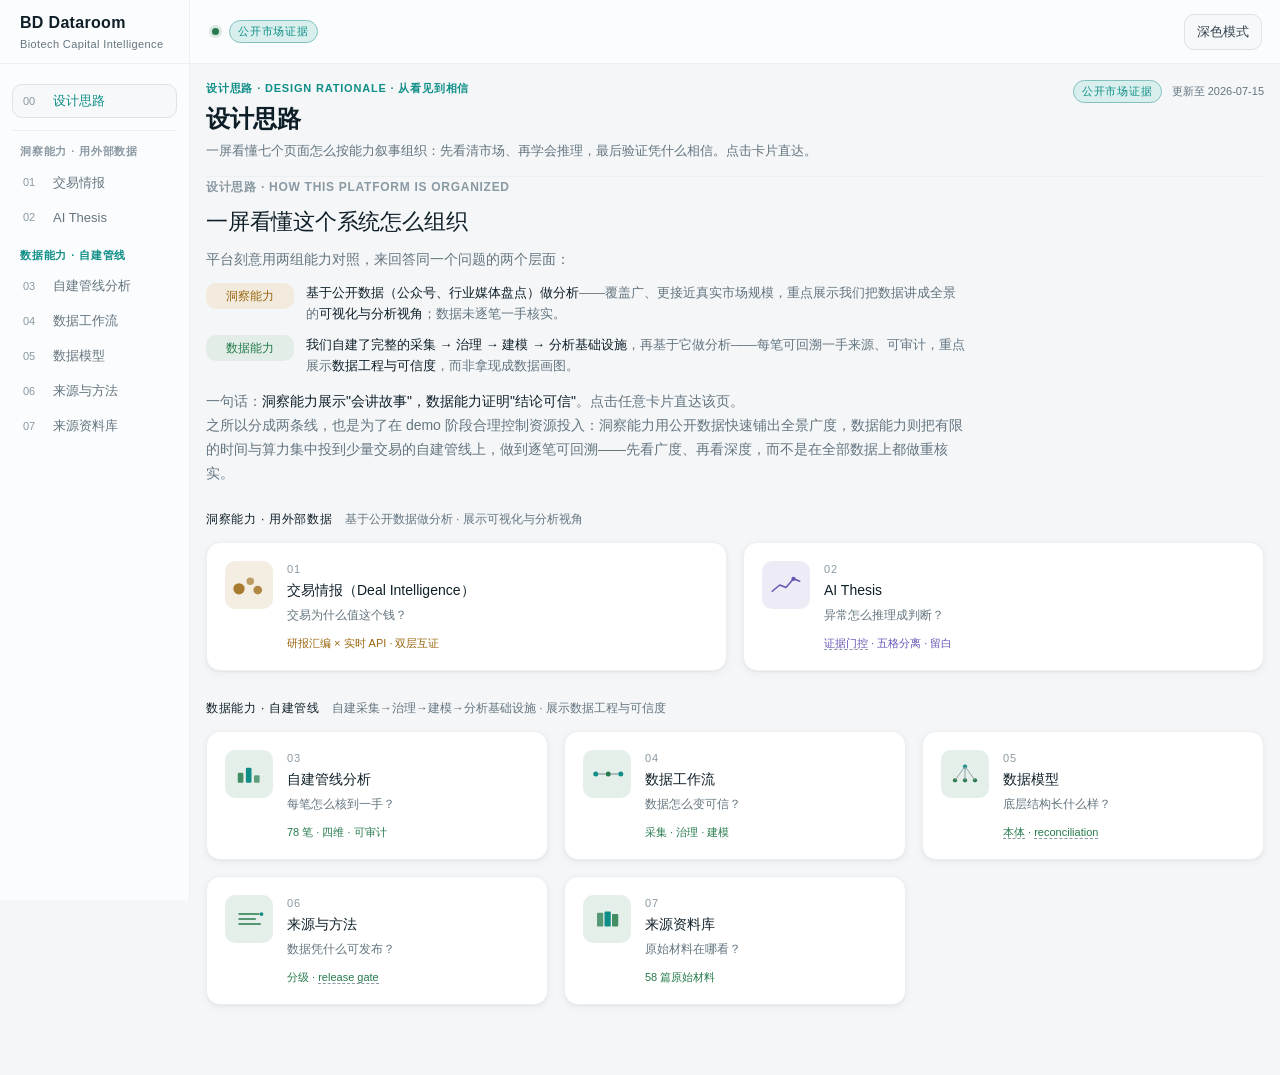
==== index.html @ 48190ab4 "feat(methods): 双读者分层——30秒导读/通俗说原则/技术审计区，reconciliation工单改写为案例" ====
<!DOCTYPE html>
<html lang="zh-CN" data-theme="light">
<head>
  <meta charset="UTF-8">
  <meta name="viewport" content="width=device-width, initial-scale=1.0">
  <meta name="color-scheme" content="dark light">
  <title>BD Dataroom · Biotech Capital Intelligence</title>
  <style>
:root {
  color-scheme: dark;
  --bg: #060e16;
  --bg-raised: #0a141d;
  --surface: #0e1a24;
  --surface-2: #12212d;
  --surface-3: #182b39;
  --line: #14252f;
  --line-strong: #24404e;
  --text: #dce8ec;
  --text-strong: #f2f7f8;
  --muted: #8197a2;
  --muted-2: #607884;
  --cyan: #45d2c5;
  --cyan-soft: #173c40;
  --blue: #64a7ff;
  --amber: #e8aa3b;
  --amber-soft: #392d18;
  --violet: #a094f7;
  --violet-soft: #282442;
  --red: #e27378;
  --red-soft: #3a2026;
  --green: #69d393;
  --shadow: 0 20px 56px rgba(0, 0, 0, 0.4);
  --shadow-sm: 0 1px 3px rgba(0, 0, 0, 0.3), 0 1px 2px rgba(0, 0, 0, 0.2);
  --radius: 14px;
  --radius-sm: 10px;
  --sidebar: 190px;
  --topbar: 64px;
}

html[data-theme="light"] {
  color-scheme: light;
  --bg: #f4f6f8;
  --bg-raised: #fbfcfd;
  --surface: #ffffff;
  --surface-2: #f6f8fa;
  --surface-3: #eef2f5;
  --line: #edf0f3;
  --line-strong: #dde3e8;
  --text: #33424c;
  --text-strong: #0f1f28;
  --muted: #64757f;
  --muted-2: #8a99a2;
  --cyan: #0e8e87;
  --cyan-soft: #d8efed;
  --blue: #2f6fb8;
  --amber: #9a670f;
  --amber-soft: #f6ead0;
  --violet: #6556b4;
  --violet-soft: #e7e2f6;
  --red: #b8424a;
  --red-soft: #f5dfe1;
  --green: #267b4c;
  --shadow: 0 20px 56px rgba(23, 52, 64, 0.12);
  --shadow-sm: 0 1px 2px rgba(15, 31, 40, 0.04), 0 2px 8px rgba(15, 31, 40, 0.05);
}

* {
  box-sizing: border-box;
}

html {
  min-width: 320px;
  background: var(--bg);
}

body {
  margin: 0;
  min-height: 100vh;
  background: var(--bg);
  color: var(--text);
  font-family: ui-sans-serif, -apple-system, BlinkMacSystemFont, "Segoe UI", "PingFang SC", "Microsoft YaHei", sans-serif;
  font-size: 13px;
  line-height: 1.5;
  -webkit-font-smoothing: antialiased;
}

button,
input,
select {
  font: inherit;
}

button,
a,
select,
input {
  -webkit-tap-highlight-color: transparent;
}

button {
  color: inherit;
}

a {
  color: var(--cyan);
  text-decoration: none;
}

a:hover {
  text-decoration: underline;
}

button:focus-visible,
a:focus-visible,
select:focus-visible,
input:focus-visible,
[tabindex]:focus-visible {
  outline: 2px solid var(--amber);
  outline-offset: 2px;
}

.skip-link {
  position: fixed;
  z-index: 1000;
  top: 8px;
  left: 8px;
  padding: 9px 12px;
  background: var(--text-strong);
  color: var(--bg);
  transform: translateY(-160%);
}

.skip-link:focus {
  transform: translateY(0);
}

.sr-only {
  position: absolute;
  width: 1px;
  height: 1px;
  padding: 0;
  margin: -1px;
  overflow: hidden;
  clip: rect(0, 0, 0, 0);
  white-space: nowrap;
  border: 0;
}

.topbar {
  position: sticky;
  z-index: 80;
  top: 0;
  height: var(--topbar);
  display: grid;
  grid-template-columns: var(--sidebar) minmax(0, 1fr) auto;
  align-items: center;
  border-bottom: 1px solid var(--line);
  background: var(--bg-raised);
}

.brand-block {
  height: 100%;
  display: flex;
  flex-direction: column;
  justify-content: center;
  padding: 0 20px;
  border-right: 1px solid var(--line);
}

.brand-name {
  color: var(--text-strong);
  font-size: 16px;
  font-weight: 720;
  letter-spacing: 0.02em;
}

.brand-sub {
  margin-top: 1px;
  color: var(--muted);
  font-size: 11px;
  letter-spacing: 0.035em;
  white-space: nowrap;
}

.snapshot-state,
.top-actions,
.view-status,
.regime-kicker,
.thesis-scope {
  display: flex;
  align-items: center;
  gap: 10px;
}

.snapshot-state {
  padding: 0 22px;
  color: var(--muted);
  font-size: 11px;
}

.live-dot {
  width: 7px;
  height: 7px;
  border-radius: 50%;
  background: var(--green);
  box-shadow: 0 0 0 3px color-mix(in srgb, var(--green) 16%, transparent);
}

.top-actions {
  padding-right: 18px;
}

.quiet-button,
.primary-button,
.filter-trigger {
  min-height: 36px;
  border: 1px solid var(--line-strong);
  border-radius: var(--radius-sm);
  background: var(--surface-2);
  color: var(--text);
  padding: 7px 12px;
  cursor: pointer;
}

.quiet-button:hover,
.filter-trigger:hover {
  border-color: var(--cyan);
  color: var(--text-strong);
}

.primary-button {
  border-color: var(--cyan);
  background: var(--cyan);
  color: #05201f;
  font-weight: 700;
}

.app-shell {
  display: grid;
  grid-template-columns: var(--sidebar) minmax(0, 1fr);
  min-height: calc(100vh - var(--topbar));
}

.sidebar {
  position: sticky;
  top: var(--topbar);
  height: calc(100vh - var(--topbar));
  padding: 20px 12px;
  border-right: 1px solid var(--line);
  background: var(--bg-raised);
}

.nav-section-label,
.eyebrow,
.status-label,
.panel-index,
.panel-scope,
.scope-badge,
.signal-card small,
.panel-heading p,
.reasoning-card > span,
.decision-spine article > span {
  font-size: 11px;
  letter-spacing: 0.075em;
  text-transform: uppercase;
}

.nav-section-label {
  margin: 0 8px 10px;
  color: var(--muted-2);
}

.nav-list {
  display: grid;
  gap: 0;
}

.nav-group {
  position: relative;
  display: grid;
  gap: 1px;
}
.nav-group + .nav-group {
  margin-top: 12px;
}
.nav-group-label {
  margin: 0 8px 5px;
  font-size: 11px;
  letter-spacing: 0.075em;
  text-transform: uppercase;
  color: var(--muted-2);
  font-weight: 600;
}
.nav-group-foundation .nav-group-label {
  color: var(--cyan);
}

.nav-button {
  width: 100%;
  min-height: 34px;
  padding: 0 10px;
  display: grid;
  grid-template-columns: 24px 1fr;
  align-items: center;
  gap: 6px;
  border: 1px solid transparent;
  border-radius: var(--radius-sm);
  background: transparent;
  color: var(--muted);
  text-align: left;
  cursor: pointer;
  white-space: nowrap;
  overflow: hidden;
  text-overflow: ellipsis;
}

.nav-button span {
  color: var(--muted-2);
  font-size: 11px;
  font-variant-numeric: tabular-nums;
}

.nav-button:hover {
  color: var(--text);
  background: var(--surface);
}

.nav-button.active {
  border-color: var(--line-strong);
  background: var(--surface-2);
  color: var(--cyan);
}

.sidebar-contract {
  position: absolute;
  right: 16px;
  bottom: 18px;
  left: 16px;
  padding-top: 13px;
  border-top: 1px solid var(--line);
  display: grid;
  gap: 3px;
}

.sidebar-contract strong {
  color: var(--text);
  font-size: 11px;
}

.sidebar-contract span {
  color: var(--muted);
  font-size: 11px;
}

.main {
  min-width: 0;
  padding: 16px 16px 42px;
}

.view-head {
  min-height: 70px;
  display: flex;
  align-items: flex-start;
  justify-content: space-between;
  gap: 24px;
  padding-bottom: 16px;
  border-bottom: 1px solid var(--line);
}

.eyebrow {
  color: var(--cyan);
  font-weight: 700;
}

.view-head h1,
.market-regime-band h2,
.panel-heading h2,
.thesis-hero h2,
.foundation-hero h2,
.ontology-section h2,
.reconciliation-section h2,
.coverage-section h2,
.source-registry-section h2,
.release-gate-section h2,
.methods-summary h2 {
  margin: 4px 0 0;
  color: var(--text-strong);
  font-weight: 680;
  letter-spacing: -0.015em;
}

.view-head h1 {
  font-size: 24px;
}

.view-head p {
  max-width: 760px;
  margin: 4px 0 0;
  color: var(--muted);
}

.view-status {
  justify-content: flex-end;
  flex-wrap: wrap;
  color: var(--muted);
  font-size: 11px;
}

.scope-badge,
.status-label,
.panel-scope,
.tag {
  display: inline-flex;
  align-items: center;
  min-height: 22px;
  border: 1px solid var(--line-strong);
  border-radius: 999px;
  padding: 2px 8px;
  white-space: nowrap;
}

.scope-public,
.tag-verified {
  border-color: color-mix(in srgb, var(--cyan) 48%, var(--line));
  background: var(--cyan-soft);
  color: var(--cyan);
}

.scope-private {
  border-color: color-mix(in srgb, var(--violet) 48%, var(--line));
  background: var(--violet-soft);
  color: var(--violet);
}

.status-blocked,
.tag-conflicted {
  border-color: color-mix(in srgb, var(--red) 52%, var(--line));
  background: var(--red-soft);
  color: var(--red);
}

.status-referenced {
  border-color: color-mix(in srgb, var(--blue) 52%, var(--line));
  background: color-mix(in srgb, var(--blue) 14%, transparent);
  color: var(--blue);
}

.tag-partial,
.tag-stage {
  border-color: color-mix(in srgb, var(--amber) 45%, var(--line));
  background: var(--amber-soft);
  color: var(--amber);
}

.tag-type {
  color: var(--blue);
}

.market-regime-band {
  margin-top: 16px;
  display: grid;
  grid-template-columns: minmax(300px, 1.3fr) minmax(420px, 1fr);
  gap: 24px;
  align-items: center;
  padding: 15px 17px;
  border: 1px solid var(--line);
  border-left: 3px solid var(--cyan);
  background: var(--surface);
}

.market-regime-band h2 {
  font-size: 17px;
}

.market-regime-band p {
  margin: 5px 0 0;
  color: var(--muted);
}

.regime-metrics,
.methods-summary dl,
.library-metrics {
  display: grid;
  grid-template-columns: repeat(4, minmax(0, 1fr));
  margin: 0;
}

.regime-metrics div,
.methods-summary dl div,
.library-metrics div {
  padding: 2px 13px;
  border-left: 1px solid var(--line);
}

.regime-metrics dt,
.methods-summary dt,
.library-metrics dt {
  color: var(--muted);
  font-size: 11px;
}

.regime-metrics dd,
.methods-summary dd,
.library-metrics dd {
  margin: 2px 0 0;
  color: var(--text-strong);
  font-size: 21px;
  font-weight: 700;
  font-variant-numeric: tabular-nums;
}

.global-filter-bar {
  display: flex;
  align-items: end;
  gap: 10px;
  padding: 12px 0 9px;
  border-bottom: 1px solid var(--line);
}

.filter-intro {
  min-width: 128px;
  display: grid;
}

.filter-intro strong {
  color: var(--text-strong);
}

.filter-intro span,
.filter-control span {
  color: var(--muted);
  font-size: 11px;
}

.filter-controls {
  min-width: 0;
  flex: 1;
  display: grid;
  grid-template-columns: repeat(5, minmax(105px, 1fr));
  gap: 7px;
}

.filter-control {
  min-width: 0;
  display: grid;
  gap: 3px;
}

.filter-control select {
  width: 100%;
  height: 34px;
  border: 1px solid var(--line);
  border-radius: var(--radius-sm);
  background: var(--surface);
  color: var(--text);
  padding: 4px 8px;
}

.filter-trigger {
  display: none;
}

.active-filter-chips {
  min-height: 34px;
  display: flex;
  align-items: center;
  flex-wrap: wrap;
  gap: 6px;
  color: var(--muted);
}

.active-filter-chips button,
.active-filter-chips > span,
.query-presets button {
  min-height: 26px;
  border: 1px solid var(--line);
  border-radius: 999px;
  background: var(--surface);
  color: var(--muted);
  padding: 3px 9px;
}

.active-filter-chips button,
.query-presets button {
  cursor: pointer;
}

.mobile-dimension-switch {
  display: none;
}

.landscape-layout {
  display: grid;
  grid-template-columns: minmax(0, 1fr);
  gap: 12px;
  align-items: start;
}

.intelligence-grid {
  min-width: 0;
  display: grid;
  grid-template-columns: repeat(4, minmax(0, 1fr));
  gap: 10px;
}

/* 结构 + 地域 两栏辅助图区 */
.intelligence-grid-duo {
  grid-template-columns: repeat(2, minmax(0, 1fr));
}

/* 主图 hero：左图右表 */
.intel-panel-hero {
  height: auto;
}
.intel-panel-hero .hero-split {
  display: grid;
  grid-template-columns: minmax(0, 1.65fr) minmax(230px, 1fr);
  gap: 16px;
  align-items: start;
  margin-top: 8px;
}
.intel-panel-hero .hero-table .buyer-table-wrap {
  max-height: 300px;
}

/* 模态与靶点：单独一行宽卡，左矩阵 + 右靶点 Top5，拿到更大空间 */
.intel-panel-wide {
  height: auto;
}
.intel-panel-wide .modality-split {
  display: grid;
  grid-template-columns: minmax(0, 1.9fr) minmax(240px, 1fr);
  gap: 20px;
  align-items: start;
  margin-top: 8px;
}
.intel-panel-wide .modality-target-col {
  margin-top: 0;
  padding-top: 0;
  border-top: 0;
  border-left: 1px solid var(--line);
  padding-left: 20px;
}

/* 首页分析边界脚注：全景总结的诚实注脚 */
.landscape-boundary-note {
  display: flex;
  align-items: center;
  gap: 12px;
  padding: 11px 14px;
  border: 1px dashed var(--line-strong);
  border-radius: var(--radius-sm);
  background: color-mix(in srgb, var(--muted) 7%, var(--surface));
}

.landscape-boundary-note p {
  margin: 0;
  flex: 1;
  color: var(--muted);
  font-size: 12px;
  line-height: 1.5;
}

.landscape-boundary-note p strong {
  color: var(--text);
}

.landscape-boundary-note .boundary-flag {
  align-self: center;
}

.landscape-boundary-note .quiet-button {
  white-space: nowrap;
}

.intel-panel,
.signal-inbox,
  .decision-dock,
  .evidence-drawer,
  .buyer-profile-drawer,
  .thesis-query-bar,
.thesis-hero,
.reasoning-card,
.scenario-section,
.private-context-lock,
.thesis-comparables,
.foundation-hero,
.ontology-section,
.reconciliation-section,
.scope-boundary-grid article,
.library-hero,
.methods-summary,
.methods-policy-grid article,
.coverage-section,
.source-registry-section,
.release-gate-section,
.open-reconciliation-section,
.catalog-section,
.verification-queue {
  border: 1px solid var(--line);
  border-radius: var(--radius);
  background: var(--surface);
  box-shadow: var(--shadow-sm);
}

.intel-panel {
  min-width: 0;
  height: 480px;
  overflow: hidden;
  padding: 18px;
}

.intelligence-grid-duo {
  align-items: start;
}
.intelligence-grid-duo .intel-panel {
  height: 452px;
}
/* 交易结构卡内容更多（四段拆解 6 年 + 图例 + 读图说明），放开固定高度按内容自适应，避免被裁切 */
.intelligence-grid-duo .intel-panel.dimension-structure {
  height: auto;
  min-height: 452px;
  overflow: visible;
}

.panel-heading {
  display: grid;
  grid-template-columns: 1fr;
  gap: 5px;
  padding-bottom: 12px;
  border-bottom: 1px solid var(--line);
}

.panel-heading > div {
  display: flex;
  align-items: center;
  gap: 8px;
}

.panel-index {
  color: var(--cyan);
  font-variant-numeric: tabular-nums;
}

.panel-heading h2 {
  font-size: 16px;
}

.panel-heading p {
  margin: 0;
  color: var(--muted);
  text-transform: none;
  letter-spacing: 0;
  line-height: 1.5;
}

.panel-scope {
  width: max-content;
  justify-self: start;
  align-self: start;
  color: var(--muted);
}

.chart-frame {
  margin-top: 8px;
}

.buyer-scatter {
  display: block;
  width: 100%;
  max-width: 640px;
  margin: 0 auto;
  height: auto;
  min-height: 300px;
  overflow: visible;
}

.axis-line {
  stroke: var(--line-strong);
  stroke-width: 1;
}

.grid-line {
  stroke: var(--line);
  stroke-width: 1;
  stroke-dasharray: 2 4;
  opacity: 0.7;
}

.axis-tick {
  fill: var(--muted-2);
  font-size: 11px;
  font-variant-numeric: tabular-nums;
}

.axis-label,
.buyer-mark text {
  fill: var(--muted);
  font-size: 11px;
}

.axis-label {
  font-weight: 600;
  letter-spacing: 0.02em;
}

.buyer-mark {
  cursor: pointer;
}

.buyer-mark .buyer-name {
  font-weight: 600;
  fill: var(--text-strong);
  font-size: 11px;
  paint-order: stroke;
  stroke: var(--surface);
  stroke-width: 3px;
  stroke-linejoin: round;
}

/* 气泡：半透明填充 + 同色描边；颜色按买方国别×类型分组 */
.buyer-bubble {
  fill: color-mix(in srgb, var(--blue) 26%, transparent);
  stroke: color-mix(in srgb, var(--blue) 78%, transparent);
  stroke-width: 1.4;
  transition: r 0.14s ease;
}

.buyer-core {
  fill: color-mix(in srgb, var(--blue) 95%, var(--text-strong));
}

/* US_PHARMA 蓝 / EU_PHARMA 青 / *_BIOTECH 紫 / CHINA_* 红(涨色系, 强调中国出海) */
.buyer-mark.segment-eu-pharma .buyer-bubble { fill: color-mix(in srgb, var(--cyan) 26%, transparent); stroke: color-mix(in srgb, var(--cyan) 78%, transparent); }
.buyer-mark.segment-eu-pharma .buyer-core { fill: var(--cyan); }
.buyer-mark.segment-us-biotech .buyer-bubble,
.buyer-mark.segment-eu-biotech .buyer-bubble,
.buyer-mark.segment-other-biotech .buyer-bubble { fill: color-mix(in srgb, var(--violet) 28%, transparent); stroke: color-mix(in srgb, var(--violet) 78%, transparent); }
.buyer-mark.segment-us-biotech .buyer-core,
.buyer-mark.segment-eu-biotech .buyer-core,
.buyer-mark.segment-other-biotech .buyer-core { fill: var(--violet); }
.buyer-mark.segment-china-pharma .buyer-bubble,
.buyer-mark.segment-china-biotech .buyer-bubble { fill: color-mix(in srgb, var(--red) 26%, transparent); stroke: color-mix(in srgb, var(--red) 78%, transparent); }
.buyer-mark.segment-china-pharma .buyer-core,
.buyer-mark.segment-china-biotech .buyer-core { fill: var(--red); }
.buyer-mark.segment-other-pharma .buyer-bubble { fill: color-mix(in srgb, var(--muted) 26%, transparent); stroke: color-mix(in srgb, var(--muted) 70%, transparent); }
.buyer-mark.segment-other-pharma .buyer-core { fill: var(--muted); }

.buyer-mark:hover .buyer-bubble { stroke-width: 2.4; }

.buyer-mark.is-selected .buyer-bubble {
  stroke: var(--text-strong);
  stroke-width: 2.6;
}

.buyer-mark.is-undisclosed .buyer-bubble {
  fill: transparent;
  stroke: var(--muted);
  stroke-dasharray: 3 3;
}
.buyer-mark.is-undisclosed .buyer-core { fill: var(--muted); }

.buyer-mark .unknown-label {
  fill: var(--muted);
  font-size: 11px;
}

/* 气泡图图例 */
.bubble-legend {
  display: flex;
  flex-wrap: wrap;
  gap: 6px 14px;
  margin-top: 8px;
  color: var(--muted);
  font-size: 11px;
}
.bubble-legend .bl-item { display: inline-flex; align-items: center; gap: 5px; }
.bubble-legend .bl-dot { width: 10px; height: 10px; border-radius: 50%; display: inline-block; }
.bubble-legend .bl-dot.seg-us { background: var(--blue); }
.bubble-legend .bl-dot.seg-eu { background: var(--cyan); }
.bubble-legend .bl-dot.seg-biotech { background: var(--violet); }
.bubble-legend .bl-dot.seg-china { background: var(--red); }
.bubble-legend .bl-size { gap: 3px; }
.bubble-legend .bl-sz { display: inline-block; border-radius: 50%; background: color-mix(in srgb, var(--blue) 30%, transparent); border: 1px solid color-mix(in srgb, var(--blue) 70%, transparent); }
.bubble-legend .bl-sz-lg { width: 14px; height: 14px; }
.bubble-legend .bl-sz-sm { width: 8px; height: 8px; }

.chart-note,
.cell-value {
  color: var(--muted);
  font-size: 11px;
}

.chart-note {
  margin: 5px 0 0;
}

.compact-table-wrap,
.matrix-scroll,
.evidence-table-wrap {
  width: 100%;
  overflow: auto;
  scrollbar-color: var(--line-strong) transparent;
}

.buyer-table-wrap {
  max-height: 164px;
}

.matrix-scroll {
  max-height: 252px;
}

/* 模态宽卡：矩阵与靶点左右分栏，矩阵内滚放宽（宽卡高度自适应，不再被固定高度截断） */
#modality-rotation-panel .matrix-scroll {
  max-height: 320px;
}

.compact-table,
.evidence-table,
.modality-matrix {
  width: 100%;
  border-collapse: collapse;
  font-size: 12px;
}

.compact-table th,
.compact-table td,
.evidence-table th,
.evidence-table td,
.modality-matrix th,
.modality-matrix td {
  padding: 8px 7px;
  border-bottom: 1px solid var(--line);
  vertical-align: top;
  text-align: left;
}

.compact-table th,
.evidence-table th,
.modality-matrix th {
  position: sticky;
  top: 0;
  z-index: 2;
  background: var(--surface-2);
  color: var(--muted);
  font-size: 11px;
  font-weight: 600;
  white-space: nowrap;
}

.compact-table td span,
.evidence-table td span,
.source-registry-section td span {
  display: block;
  margin-top: 2px;
  color: var(--muted);
}

.numeric {
  text-align: right !important;
  font-variant-numeric: tabular-nums;
  white-space: nowrap;
}

.table-link,
.compact-table button,
.evidence-table button {
  border: 0;
  background: transparent;
  color: var(--cyan);
  padding: 0;
  text-align: left;
  cursor: pointer;
}

.cell-bar {
  width: 52px;
  height: 3px;
  display: inline-block !important;
  margin: 7px 6px 0 0 !important;
  background: var(--line);
  vertical-align: top;
}

.cell-bar span {
  height: 100%;
  margin: 0 !important;
  background: var(--cyan);
}

.cell-value {
  display: inline !important;
}

.structure-pulse {
  display: grid;
  gap: 6px;
  margin-top: 12px;
}
/* 在固定高度的 duo 卡片里，条形列表超出时内部滚动，避免被 panel 的 overflow:hidden 硬裁 */
.dimension-structure .structure-pulse {
  gap: 5px;
}
.dimension-structure .structure-pulse .structure-year {
  min-height: 44px;
}

.structure-legend {
  display: flex;
  flex-wrap: wrap;
  gap: 6px 14px;
  color: var(--muted);
  font-size: 11px;
}

.structure-legend span {
  display: inline-flex;
  align-items: center;
  gap: 5px;
}

.structure-legend i {
  width: 12px;
  height: 8px;
  border-radius: 2px;
  display: inline-block;
}

.structure-legend .lg-upfront { background: var(--cyan); }
.structure-legend .lg-contingent { background: var(--amber); opacity: 0.78; }
.structure-legend .lg-magnitude { background: color-mix(in srgb, var(--blue) 60%, transparent); }

.structure-legend-4 .lg-seg.lg-upfront { background: var(--cyan); opacity: 1; }
.structure-legend-4 .lg-seg.lg-noncontingent { background: var(--blue); opacity: 0.72; }
.structure-legend-4 .lg-seg.lg-contingent { background: var(--amber); opacity: 0.82; }
.structure-legend-4 .lg-royalty {
  width: auto;
  height: auto;
  padding: 1px 6px;
  border-radius: 4px;
  font-size: 10.5px;
  font-weight: 700;
  color: var(--green);
  border: 1px dashed color-mix(in srgb, var(--green) 55%, transparent);
  background: color-mix(in srgb, var(--green) 10%, transparent);
}
.structure-legend-4 .lg-royalty::before { content: "R"; }

.structure-bar-4 { background: var(--line); }
.structure-bar-4 .seg-upfront { background: var(--cyan); }
.structure-bar-4 .seg-noncontingent { background: var(--blue); opacity: 0.72; }
.structure-bar-4 .seg-contingent { background: var(--amber); opacity: 0.82; }
.structure-bar-4 > span { transition: width 0.2s ease; }
.structure-bar-4.is-empty {
  background: transparent;
  border: 1px dashed var(--line-strong);
  height: 8px;
}
.structure-note {
  margin: 6px 0 2px;
  border-radius: var(--radius-sm);
  background: var(--surface-2);
  border: 1px solid var(--line);
  color: var(--muted);
  font-size: 11px;
  line-height: 1.55;
}
.structure-note > summary {
  cursor: pointer;
  padding: 6px 10px;
  font-size: 11px;
  color: var(--muted);
  list-style: none;
}
.structure-note > summary::-webkit-details-marker { display: none; }
.structure-note > summary::before { content: "＋ "; color: var(--blue); font-weight: 700; }
.structure-note[open] > summary::before { content: "－ "; }
.structure-note > summary:hover { color: var(--text-strong); }
.structure-note > p { margin: 0; padding: 0 10px 9px; }
.structure-note b { color: var(--text-strong); font-weight: 700; }

.structure-royalty {
  display: inline-block;
  margin-left: 6px;
  padding: 0 5px;
  border-radius: 4px;
  font-size: 10.5px;
  font-weight: 700;
  color: var(--green);
  background: color-mix(in srgb, var(--green) 12%, transparent);
  border: 1px dashed color-mix(in srgb, var(--green) 45%, transparent);
  font-variant-numeric: tabular-nums;
}

.structure-trend {
  display: flex;
  align-items: flex-start;
  gap: 8px;
  padding: 9px 11px;
  border-radius: var(--radius-sm);
  background: color-mix(in srgb, var(--blue) 9%, var(--surface));
  border: 1px solid color-mix(in srgb, var(--blue) 22%, transparent);
  margin-bottom: 4px;
}
.structure-trend.trend-down { background: color-mix(in srgb, var(--green) 9%, var(--surface)); border-color: color-mix(in srgb, var(--green) 24%, transparent); }
.structure-trend .trend-arrow {
  font-size: 18px;
  line-height: 1;
  font-weight: 700;
  color: var(--blue);
}
.structure-trend.trend-down .trend-arrow { color: var(--green); }
.structure-trend p { margin: 0; font-size: 12px; line-height: 1.5; color: var(--muted); }
.structure-trend p b { color: var(--text-strong); font-variant-numeric: tabular-nums; }

.structure-year {
  min-height: 48px;
  display: grid;
  grid-template-columns: 40px minmax(56px, 1fr) 48px;
  grid-template-rows: auto auto;
  gap: 4px 8px;
  align-items: center;
  padding: 4px 6px;
  border: 1px solid transparent;
  border-radius: var(--radius-sm);
  background: transparent;
  color: var(--text);
  text-align: left;
  cursor: pointer;
  transition: background 0.14s ease, border-color 0.14s ease;
}

.structure-year:hover {
  border-color: var(--line-strong);
  background: var(--surface-2);
}

.structure-year-label,
.structure-ratio {
  color: var(--text-strong);
  font-weight: 700;
  font-variant-numeric: tabular-nums;
}

.structure-ratio {
  text-align: right;
}

.structure-bar {
  height: 8px;
  display: flex;
  border-radius: 2px;
  overflow: hidden;
  background: var(--line);
}

.structure-upfront {
  background: var(--cyan);
}

.structure-contingent {
  background: var(--amber);
  opacity: 0.78;
}

.structure-magnitude {
  display: flex;
  align-items: center;
  gap: 6px;
  justify-self: end;
}

.magnitude-track {
  width: 52px;
  height: 6px;
  border-radius: 3px;
  background: var(--line);
  overflow: hidden;
}

.magnitude-fill {
  display: block;
  height: 100%;
  background: color-mix(in srgb, var(--blue) 60%, transparent);
}

.magnitude-value {
  color: var(--text);
  font-size: 11px;
  font-variant-numeric: tabular-nums;
  white-space: nowrap;
}

.structure-meta {
  grid-column: 2 / 4;
  display: flex;
  align-items: center;
  gap: 6px;
  color: var(--muted);
  font-size: 11px;
}

.coverage-dot {
  width: 7px;
  height: 7px;
  border-radius: 50%;
  display: inline-block;
  background: var(--muted-2);
}

.coverage-dot[data-coverage="high"] { background: var(--green); }
.coverage-dot[data-coverage="mid"] { background: var(--amber); }
.coverage-dot[data-coverage="low"] { background: var(--red); }

.modality-matrix {
  margin-top: 10px;
}

.modality-matrix th:not(:first-child),
.modality-matrix td {
  text-align: center;
}

.modality-matrix th:first-child {
  min-width: 150px;
}

.modality-matrix th button {
  border: 0;
  background: transparent;
  color: var(--text);
  text-align: left;
  cursor: pointer;
}

.matrix-cell {
  width: 34px;
  height: 30px;
  border: 1px solid var(--line);
  border-radius: 2px;
  background: var(--bg-raised);
  color: var(--muted);
  font-variant-numeric: tabular-nums;
  cursor: pointer;
}

.matrix-cell[data-intensity="1"] { background: color-mix(in srgb, var(--green) 20%, var(--surface)); color: var(--text); }
.matrix-cell[data-intensity="2"] { background: color-mix(in srgb, var(--green) 42%, var(--surface)); color: var(--text-strong); }
.matrix-cell[data-intensity="3"] { background: color-mix(in srgb, var(--green) 66%, var(--surface)); color: var(--surface); }
.matrix-cell[data-intensity="4"] { background: var(--green); color: var(--surface); }

.modality-matrix tr.is-selected th,
.modality-matrix tr.is-selected td {
  background: color-mix(in srgb, var(--cyan) 8%, transparent);
}

.matrix-legend {
  display: flex;
  align-items: center;
  gap: 4px;
  margin: 10px 0 2px;
  color: var(--muted);
  font-size: 10.5px;
}

.matrix-legend i {
  width: 15px;
  height: 11px;
  border-radius: 2px;
  display: inline-block;
  border: 1px solid var(--line);
}

.matrix-legend i[data-intensity="1"] { background: color-mix(in srgb, var(--cyan) 18%, var(--surface)); }
.matrix-legend i[data-intensity="2"] { background: color-mix(in srgb, var(--cyan) 32%, var(--surface)); }
.matrix-legend i[data-intensity="3"] { background: color-mix(in srgb, var(--cyan) 50%, var(--surface)); }
.matrix-legend i[data-intensity="4"] { background: var(--cyan); }

.matrix-total {
  min-width: 78px;
}

.matrix-total-bar {
  width: 46px;
  height: 5px;
  border-radius: 3px;
  background: var(--line);
  display: inline-block;
  vertical-align: middle;
  margin-right: 6px;
  overflow: hidden;
}

.matrix-total-bar span {
  display: block;
  height: 100%;
  background: color-mix(in srgb, var(--cyan) 60%, transparent);
}

.matrix-total b {
  font-variant-numeric: tabular-nums;
  color: var(--text-strong);
}

.modality-matrix tr.matrix-foot th,
.modality-matrix tr.matrix-foot td {
  border-top: 1px solid var(--line-strong);
  color: var(--muted);
  font-variant-numeric: tabular-nums;
  background: var(--surface-2);
}

.modality-matrix tr.matrix-foot th {
  color: var(--muted);
  font-weight: 600;
}

.panel-subsection {
  margin-top: 12px;
  padding-top: 10px;
  border-top: 1px solid var(--line);
}

.panel-subsection h3 {
  margin: 0 0 6px;
  color: var(--muted);
  font-size: 11px;
  font-weight: 600;
  text-transform: uppercase;
  letter-spacing: 0.06em;
}

.target-list {
  margin: 0;
  padding: 0;
  list-style: none;
}

.target-list li {
  display: grid;
  grid-template-columns: 22px minmax(0, 1fr) auto;
  gap: 7px;
  padding: 5px 0;
  border-bottom: 1px solid var(--line);
}

.target-list span,
.target-list em {
  color: var(--muted);
  font-size: 11px;
  font-style: normal;
}

.origin-flow-list {
  display: grid;
  gap: 5px;
  margin-top: 12px;
}

.origin-flow-row {
  min-height: 50px;
  display: grid;
  grid-template-columns: minmax(165px, 0.9fr) minmax(90px, 1fr) 42px;
  gap: 8px;
  align-items: center;
  border: 1px solid transparent;
  border-radius: var(--radius-sm);
  background: transparent;
  color: var(--text);
  text-align: left;
  cursor: pointer;
}

.origin-flow-row:hover,
.origin-flow-row.is-selected {
  border-color: var(--line-strong);
  background: var(--surface-2);
}

.flow-label {
  display: grid;
  grid-template-columns: 1fr 16px 1fr;
  align-items: center;
  gap: 4px;
}

.flow-label span {
  color: var(--muted);
  text-align: center;
}

.flow-track {
  height: 8px;
  border-radius: 4px;
  overflow: hidden;
  background: color-mix(in srgb, var(--violet) 14%, var(--line));
}

.flow-track span {
  display: block;
  height: 100%;
  border-radius: 4px;
  background: var(--violet);
}

.flow-value {
  text-align: right;
  color: var(--text-strong);
  font-variant-numeric: tabular-nums;
}

.signal-inbox {
  display: flex;
  flex-direction: column;
  margin-bottom: 12px;
  border: 1px solid var(--line);
  background: var(--surface);
  border-radius: var(--radius);
  overflow: hidden;
}

.signal-lead {
  margin: 3px 0 0;
  color: var(--muted);
  font-size: 11.5px;
}

/* Thesis 页顶部：信号横向排列 */
.signal-list-row {
  display: grid;
  grid-auto-flow: column;
  grid-auto-columns: minmax(240px, 1fr);
  gap: 8px;
  overflow-x: auto;
  scrollbar-color: var(--line-strong) transparent;
}

.signal-list-row .signal-card {
  min-height: 0;
  border: 1px solid var(--line);
  border-radius: var(--radius-sm);
}

.signal-inbox > header,
.decision-dock > header,
.evidence-drawer > header,
.thesis-comparables > header,
.ontology-section > header,
.reconciliation-section > header,
.coverage-section > header,
.source-registry-section > header,
.release-gate-section > header {
  display: flex;
  align-items: flex-start;
  justify-content: space-between;
  gap: 16px;
  padding: 12px 13px;
  border-bottom: 1px solid var(--line);
}

.signal-inbox h2,
.decision-dock h2,
.evidence-drawer h2,
.thesis-comparables h2,
.scenario-section h2,
.verification-queue h2 {
  margin: 2px 0 0;
  color: var(--text-strong);
  font-size: 16px;
}

.signal-count {
  color: var(--cyan);
  font-size: 20px;
  font-weight: 700;
}

/* 分析边界约束条：与可行动分析信号视觉/语义分区，不置顶抢占决策注意力 */
.boundary-band {
  padding: 8px 8px 0;
}

.boundary-note {
  width: 100%;
  display: grid;
  grid-template-columns: auto minmax(0, 1fr) auto;
  align-items: center;
  gap: 9px;
  padding: 9px 10px;
  border: 1px dashed var(--line-strong);
  border-radius: var(--radius-sm);
  background: color-mix(in srgb, var(--muted) 8%, var(--surface));
  color: var(--text);
  text-align: left;
  cursor: pointer;
}

.boundary-note:hover,
.boundary-note.is-selected {
  border-color: var(--muted);
  background: color-mix(in srgb, var(--muted) 14%, var(--surface));
}

.boundary-flag {
  align-self: flex-start;
  padding: 2px 7px;
  border-radius: 999px;
  background: var(--surface-3);
  color: var(--muted);
  font-size: 11px;
  font-weight: 700;
  letter-spacing: 0.03em;
  white-space: nowrap;
}

.boundary-copy {
  display: grid;
  gap: 2px;
  min-width: 0;
}

.boundary-copy strong {
  color: var(--text-strong);
  font-size: 12px;
  font-weight: 600;
}

.boundary-copy small {
  color: var(--muted);
  font-size: 11px;
  line-height: 1.45;
}

.boundary-state {
  align-self: flex-start;
  color: var(--muted-2);
  font-size: 11px;
  white-space: nowrap;
}

.signal-list-label {
  padding: 10px 10px 4px;
  color: var(--muted);
  font-size: 11px;
  font-weight: 600;
  letter-spacing: 0.04em;
}

.signal-list {
  min-height: 0;
  overflow: auto;
  padding: 4px 7px 7px;
}

/* 边界类型决策坞：中性色而非机会色 */
.decision-dock.is-boundary {
  border-color: var(--line-strong);
}

.decision-dock.is-boundary .decision-spine article > span {
  color: var(--muted);
}

.signal-card {
  width: 100%;
  min-height: 116px;
  display: grid;
  grid-template-columns: 28px minmax(0, 1fr) auto;
  gap: 8px;
  padding: 11px 8px;
  border: 1px solid transparent;
  border-bottom-color: var(--line);
  background: transparent;
  text-align: left;
  cursor: pointer;
}

.signal-card:hover,
.signal-card.is-selected {
  border-color: var(--line-strong);
  background: var(--surface-2);
}

.signal-rank {
  width: 25px;
  height: 25px;
  display: grid;
  place-items: center;
  border: 1px solid var(--cyan);
  border-radius: 50%;
  color: var(--cyan);
  font-size: 11px;
  font-variant-numeric: tabular-nums;
}

.signal-copy {
  min-width: 0;
  display: grid;
  gap: 4px;
}

.signal-copy strong {
  color: var(--text-strong);
  line-height: 1.35;
}

.signal-copy > span {
  color: var(--muted);
  font-size: 12px;
  line-height: 1.5;
  display: -webkit-box;
  -webkit-line-clamp: 3;
  -webkit-box-orient: vertical;
  overflow: hidden;
}

.signal-copy small {
  color: var(--muted-2);
  text-transform: none;
  letter-spacing: 0;
}

.signal-state {
  align-self: start;
  border: 1px solid var(--line);
  border-radius: 999px;
  padding: 2px 6px;
  color: var(--muted);
  font-size: 11px;
}

.signal-state.state-ready { color: var(--green); }
.signal-state.state-watch { color: var(--amber); }
.signal-state.state-blocked { color: var(--red); }

.signal-inbox footer {
  padding: 9px 12px;
  border-top: 1px solid var(--line);
  color: var(--muted);
  font-size: 11px;
}

.decision-dock-trigger {
  width: 100%;
  min-height: 42px;
  margin-top: 10px;
  border: 1px solid var(--amber);
  border-radius: var(--radius-sm);
  background: var(--amber-soft);
  color: var(--amber);
  font-weight: 700;
  cursor: pointer;
}

.decision-dock-trigger:disabled {
  border-color: var(--line);
  background: var(--surface);
  color: var(--muted-2);
  cursor: not-allowed;
}

.decision-dock {
  margin-top: 10px;
  border-color: color-mix(in srgb, var(--amber) 58%, var(--line));
  animation: dockReveal 0.28s ease;
}

@keyframes dockReveal {
  from { opacity: 0; transform: translateY(8px); }
  to { opacity: 1; transform: translateY(0); }
}

@media (prefers-reduced-motion: reduce) {
  .decision-dock,
  .evidence-drawer {
    animation: none;
  }
}

.decision-spine {
  display: grid;
  grid-template-columns: repeat(4, minmax(0, 1fr));
  padding: 8px;
}

.decision-spine article {
  min-width: 0;
  min-height: 150px;
  display: flex;
  flex-direction: column;
  gap: 7px;
  padding: 11px;
  border-right: 1px solid var(--line);
}

.decision-spine article:last-child {
  border-right: 0;
}

.decision-spine article > span {
  color: var(--amber);
}

.decision-spine article > strong {
  color: var(--text-strong);
  font-size: 12px;
  font-weight: 590;
  line-height: 1.55;
}

.decision-spine article small {
  color: var(--muted);
}

.dock-no-evidence {
  margin-top: auto;
  font-style: italic;
}

.decision-spine article button {
  margin-top: auto;
  align-self: flex-start;
  border: 0;
  background: transparent;
  color: var(--amber);
  padding: 0;
  cursor: pointer;
}

.evidence-drawer {
  position: fixed;
  z-index: 120;
  right: 16px;
  bottom: 16px;
  left: calc(var(--sidebar) + 16px);
  max-height: 72vh;
  overflow: hidden;
  box-shadow: var(--shadow);
  animation: drawerSlide 0.26s ease;
}

@keyframes drawerSlide {
  from { opacity: 0; transform: translateY(18px); }
  to { opacity: 1; transform: translateY(0); }
}

.evidence-drawer > header p {
  margin: 3px 0 0;
  color: var(--muted);
}

.evidence-table-wrap {
  max-height: calc(72vh - 75px);
}

.evidence-table {
  min-width: 1220px;
}

.evidence-table .sticky-cell {
  position: sticky;
  left: 0;
  z-index: 1;
  background: var(--surface);
}

.atomic-terms,
.source-links {
  min-width: 330px;
  display: grid;
  gap: 3px;
  padding: 8px 0;
}

.row-detail summary {
  color: var(--cyan);
  cursor: pointer;
}

/* 买方表格里的画像入口 */
.profile-link {
  border: 1px solid var(--line-strong) !important;
  border-radius: var(--radius-sm);
  padding: 2px 9px !important;
  color: var(--cyan) !important;
  font-size: 11px;
  cursor: pointer;
}

.profile-link:hover {
  background: var(--cyan-soft);
}

/* 买方画像抽屉：右侧滑入 */
.buyer-profile-drawer {
  position: fixed;
  z-index: 130;
  top: calc(var(--topbar) + 12px);
  right: 16px;
  bottom: 16px;
  width: min(460px, calc(100vw - var(--sidebar) - 48px));
  display: flex;
  flex-direction: column;
  overflow: hidden;
  box-shadow: var(--shadow);
  animation: profileSlide 0.26s ease;
}

@keyframes profileSlide {
  from { opacity: 0; transform: translateX(24px); }
  to { opacity: 1; transform: translateX(0); }
}

.buyer-profile-drawer > header {
  display: flex;
  align-items: flex-start;
  justify-content: space-between;
  gap: 12px;
  padding: 14px 16px;
  border-bottom: 1px solid var(--line);
}

.buyer-profile-drawer > header h2 {
  margin: 4px 0 2px;
  color: var(--text-strong);
  font-size: 19px;
}

.buyer-profile-drawer > header p {
  margin: 0;
  color: var(--muted);
  font-size: 11.5px;
}

.profile-body {
  flex: 1;
  overflow: auto;
  padding: 14px 16px 18px;
  display: grid;
  gap: 16px;
  scrollbar-color: var(--line-strong) transparent;
}

.profile-body h3 {
  margin: 0 0 8px;
  color: var(--text-strong);
  font-size: 12.5px;
}

.profile-metrics {
  display: grid;
  gap: 10px;
}

.profile-metrics > div {
  display: grid;
  gap: 4px;
  padding-bottom: 10px;
  border-bottom: 1px solid var(--line);
}

.profile-metrics dt {
  color: var(--muted);
  font-size: 11px;
}

.profile-metrics dd {
  margin: 0;
  color: var(--text-strong);
  font-size: 15px;
  font-variant-numeric: tabular-nums;
}

.profile-metrics dd.chips {
  font-size: inherit;
}

.profile-metrics small {
  color: var(--muted-2);
  font-size: 10.5px;
}

.chips {
  display: flex;
  flex-wrap: wrap;
  gap: 5px;
}

.pref-chip {
  display: inline-flex;
  align-items: center;
  gap: 4px;
  padding: 2px 8px;
  border: 1px solid var(--line);
  border-radius: 999px;
  background: var(--surface-2);
  color: var(--text);
  font-size: 11px;
}

.pref-chip em {
  color: var(--cyan);
  font-style: normal;
  font-variant-numeric: tabular-nums;
}

.pref-chip.is-empty {
  color: var(--muted-2);
}

.corridor-list {
  margin: 0;
  padding: 0;
  list-style: none;
  display: grid;
  gap: 5px;
}

.corridor-list li {
  display: flex;
  align-items: center;
  justify-content: space-between;
  padding: 6px 10px;
  border: 1px solid var(--line);
  border-radius: var(--radius-sm);
  background: var(--surface-2);
  font-size: 11.5px;
}

.corridor-list li em {
  color: var(--cyan);
  font-style: normal;
  font-variant-numeric: tabular-nums;
}

.corridor-list li.is-empty {
  color: var(--muted-2);
  justify-content: flex-start;
}

.profile-blocked-note {
  margin: 0 0 8px;
  color: var(--muted);
  font-size: 11px;
}

.blocked-dimension-grid {
  display: grid;
  gap: 8px;
}

.blocked-dimension {
  padding: 10px 12px;
  border: 1px dashed var(--line-strong);
  border-radius: var(--radius-sm);
  background: color-mix(in srgb, var(--amber) 6%, var(--surface));
}

.blocked-dimension header {
  display: flex;
  align-items: center;
  justify-content: space-between;
  margin-bottom: 4px;
}

.blocked-dimension header span {
  color: var(--text-strong);
  font-weight: 600;
  font-size: 12px;
}

.blocked-dimension p {
  margin: 0;
  color: var(--muted);
  font-size: 11px;
}

.thesis-query-bar {
  margin-top: 16px;
  display: grid;
  gap: 12px;
  padding: 16px 18px;
}
.thesis-query-lead { display: grid; gap: 4px; }
.thesis-query-lead .query-eyebrow {
  font-size: 12px;
  font-weight: 500;
  letter-spacing: 0.05em;
  color: var(--violet);
}
.thesis-query-lead p { margin: 0; font-size: 12px; line-height: 1.6; color: var(--muted); }
.thesis-query-controls {
  display: grid;
  grid-template-columns: minmax(260px, 1fr) auto auto;
  gap: 10px;
  align-items: end;
}
.query-presets-label { align-self: center; font-size: 11px; color: var(--muted-2); margin-right: 2px; }

.thesis-query-bar label {
  display: grid;
  gap: 4px;
}

.thesis-query-bar label span {
  color: var(--muted);
  font-size: 11px;
}

.thesis-query-bar input {
  height: 40px;
  border: 1px solid var(--line-strong);
  border-radius: var(--radius-sm);
  background: var(--bg-raised);
  color: var(--text);
  padding: 8px 10px;
}

.query-presets {
  display: flex;
  flex-wrap: wrap;
  gap: 5px;
}

.thesis-hero {
  margin-top: 10px;
  display: flex;
  align-items: flex-start;
  justify-content: space-between;
  gap: 18px;
  padding: 17px;
  border-left: 3px solid var(--amber);
}

.thesis-hero.is-blocked {
  border-left-color: var(--red);
}

.thesis-hero h2 {
  font-size: 21px;
}

.thesis-hero p {
  max-width: 860px;
  margin: 7px 0 0;
  color: var(--text);
  font-size: 14px;
}

.conviction-grid {
  display: grid;
  grid-template-columns: repeat(4, minmax(0, 1fr));
  border: 1px solid var(--line);
  border-top: 0;
}

.conviction-grid article {
  padding: 11px 13px;
  border-right: 1px solid var(--line);
  background: var(--surface-2);
}

.conviction-grid article:last-child {
  border-right: 0;
}

.conviction-grid span,
.conviction-grid p {
  color: var(--muted);
  font-size: 11px;
}

.conviction-grid strong {
  display: block;
  margin-top: 3px;
  color: var(--amber);
  font-size: 16px;
}

.conviction-grid p {
  margin: 4px 0 0;
}

.reasoning-grid {
  display: grid;
  grid-template-columns: repeat(5, minmax(0, 1fr));
  gap: 8px;
  margin-top: 10px;
}

.reasoning-card {
  min-height: 165px;
  padding: 12px;
  border-top: 2px solid var(--cyan);
}

.reasoning-card.inference { border-top-color: var(--amber); }
.reasoning-card.counter { border-top-color: var(--red); }
.reasoning-card.unknown { border-top-color: var(--muted); }
.reasoning-card.action { border-top-color: var(--green); }

.reasoning-card > span {
  color: var(--muted);
  font-weight: 700;
}

.reasoning-card p,
.reasoning-card li {
  color: var(--text);
  font-size: 12px;
  line-height: 1.58;
}

.reasoning-card ul,
.reasoning-card ol {
  margin: 8px 0 0;
  padding-left: 17px;
}

.scenario-section,
.private-context-lock,
.thesis-comparables,
.verification-queue {
  margin-top: 10px;
  padding: 14px;
}

.scenario-section header {
  margin-bottom: 10px;
}

.scenario-grid {
  display: grid;
  grid-template-columns: repeat(3, minmax(0, 1fr));
  gap: 8px;
}

.scenario-grid article {
  min-height: 144px;
  padding: 12px;
  border: 1px solid var(--line);
  background: var(--surface-2);
}

.scenario-grid strong {
  color: var(--amber);
  font-size: 15px;
}

.scenario-grid p {
  color: var(--text);
}

.scenario-grid span,
.scenario-grid small {
  display: block;
  margin-top: 5px;
  color: var(--muted);
  font-size: 11px;
}

.buyer-shortlist {
  border: 1px solid var(--line);
  border-radius: var(--radius);
  background: var(--surface);
  box-shadow: var(--shadow-sm);
  padding: 18px;
  margin-top: 14px;
}
.buyer-shortlist header {
  display: flex;
  align-items: flex-start;
  justify-content: space-between;
  gap: 16px;
  margin-bottom: 12px;
}
.buyer-shortlist header h2 { margin: 4px 0 4px; font-size: 15px; }
.buyer-shortlist header p { margin: 0; color: var(--muted); font-size: 12px; line-height: 1.55; max-width: 640px; }
.buyer-shortlist header p b { color: var(--text-strong); font-weight: 700; }
.buyer-shortlist .panel-scope { white-space: nowrap; }
.shortlist-body { display: flex; flex-direction: column; gap: 6px; }
.shortlist-row {
  display: grid;
  grid-template-columns: 26px minmax(160px, 1fr) 74px 74px 118px;
  align-items: center;
  gap: 10px;
  width: 100%;
  padding: 9px 10px;
  border: 1px solid transparent;
  border-radius: var(--radius-sm);
  background: var(--surface-2);
  color: var(--text);
  text-align: left;
  cursor: pointer;
  transition: border-color 0.14s ease, background 0.14s ease;
}
.shortlist-row:hover { border-color: var(--line-strong); background: var(--surface); }
.shortlist-rank {
  width: 22px;
  height: 22px;
  border-radius: 50%;
  display: inline-flex;
  align-items: center;
  justify-content: center;
  font-size: 11px;
  font-weight: 700;
  color: var(--blue);
  background: color-mix(in srgb, var(--blue) 12%, transparent);
  font-variant-numeric: tabular-nums;
}
.shortlist-main { min-width: 0; }
.shortlist-name {
  display: flex;
  align-items: center;
  gap: 7px;
  font-weight: 700;
  color: var(--text-strong);
  font-size: 13px;
}
.shortlist-hot {
  font-style: normal;
  font-size: 10.5px;
  font-weight: 700;
  padding: 1px 6px;
  border-radius: 4px;
  color: var(--amber);
  background: color-mix(in srgb, var(--amber) 14%, transparent);
}
.shortlist-reasons { display: flex; flex-wrap: wrap; gap: 5px; margin-top: 4px; }
.shortlist-reason {
  font-size: 11px;
  color: var(--muted);
  padding: 1px 7px;
  border-radius: 999px;
  background: var(--surface);
  border: 1px solid var(--line);
}
.shortlist-metric { display: flex; flex-direction: column; align-items: flex-start; gap: 1px; }
.shortlist-metric b { font-size: 15px; font-weight: 700; color: var(--text-strong); font-variant-numeric: tabular-nums; }
.shortlist-metric small { font-size: 11px; color: var(--muted); }
.shortlist-stage b { font-size: 12px; line-height: 1.3; }

.private-context-lock {
  display: flex;
  align-items: center;
  justify-content: space-between;
  gap: 20px;
  border-color: color-mix(in srgb, var(--violet) 42%, var(--line));
}

.private-context-lock h2 {
  display: inline;
  margin: 0 0 0 8px;
  color: var(--violet);
  font-size: 15px;
}

.private-context-lock p {
  margin: 7px 0 0;
  color: var(--muted);
}

.private-context-lock > span {
  color: var(--violet);
  font-size: 11px;
  letter-spacing: 0.08em;
}

.thesis-comparables,
.scenario-section {
  padding: 0;
}

.thesis-comparables .compact-table-wrap {
  max-height: 420px;
}

.verification-queue ol {
  margin: 8px 0 0;
}

.foundation-hero,
.methods-summary,
.library-hero {
  margin-top: 16px;
  display: flex;
  align-items: flex-start;
  justify-content: space-between;
  gap: 20px;
  padding: 17px;
  border-left: 3px solid var(--cyan);
}

.foundation-hero p,
.methods-summary p,
.library-hero p {
  margin: 6px 0 0;
  color: var(--muted);
}

.ontology-relations {
  margin-top: 8px;
}

.ontology-relations summary {
  padding: 8px 12px;
  color: var(--cyan);
  cursor: pointer;
  font-size: 12px;
}

/* AI + 人工核对责任链 */
.review-chain-section {
  margin-top: 10px;
  border: 1px solid var(--line);
  background: var(--surface);
  border-radius: var(--radius);
}

.review-chain-section > header {
  display: flex;
  align-items: flex-start;
  justify-content: space-between;
  gap: 16px;
  padding: 13px 14px;
  border-bottom: 1px solid var(--line);
}

.review-chain-section header h2 {
  margin: 2px 0 0;
  color: var(--text-strong);
  font-size: 16px;
}

.review-chain-section header p {
  margin: 5px 0 0;
  color: var(--muted);
  font-size: 12px;
  max-width: 640px;
}

.review-stage-flow {
  display: flex;
  align-items: stretch;
  gap: 8px;
  padding: 14px;
  flex-wrap: wrap;
}

.review-stage {
  flex: 1;
  min-width: 150px;
  display: grid;
  gap: 4px;
  align-content: start;
  padding: 12px;
  border: 1px solid var(--line);
  border-radius: var(--radius-sm);
  background: var(--surface-2);
}

.review-stage.tone-ai { border-left: 3px solid var(--blue); }
.review-stage.tone-dual { border-left: 3px solid var(--cyan); }
.review-stage.tone-human { border-left: 3px solid var(--amber); }

.review-stage-en {
  color: var(--muted-2);
  font-size: 11px;
  letter-spacing: 0.04em;
}

.review-stage strong {
  color: var(--text-strong);
  font-size: 13px;
}

.review-stage b {
  color: var(--cyan);
  font-size: 22px;
  font-variant-numeric: tabular-nums;
}

.review-stage.tone-ai b { color: var(--blue); }
.review-stage.tone-human b { color: var(--amber); }

.review-stage small {
  color: var(--muted);
  font-size: 11px;
  line-height: 1.45;
}

.review-arrow {
  align-self: center;
  color: var(--muted-2);
  font-size: 18px;
}

.review-agreement {
  padding: 0 14px 14px;
}

.agreement-bar {
  display: flex;
  height: 12px;
  border-radius: 6px;
  overflow: hidden;
  background: var(--line);
}

.agreement-bar span { height: 100%; }
.agreement-bar .ag-agree, .agreement-legend i.ag-agree { background: var(--green); }
.agreement-bar .ag-resolved, .agreement-legend i.ag-resolved { background: var(--amber); }
.agreement-bar .ag-pending, .agreement-legend i.ag-pending { background: var(--muted-2); }

.agreement-legend {
  display: flex;
  flex-wrap: wrap;
  gap: 6px 16px;
  margin-top: 8px;
  color: var(--muted);
  font-size: 11px;
}

.agreement-legend span {
  display: inline-flex;
  align-items: center;
  gap: 5px;
}

.agreement-legend i {
  width: 11px;
  height: 11px;
  border-radius: 3px;
  display: inline-block;
}

.policy-attributed {
  border-color: color-mix(in srgb, var(--cyan) 40%, var(--line)) !important;
  background: color-mix(in srgb, var(--cyan) 6%, var(--surface)) !important;
}

/* 来源资料库 */
.library-tier-band {
  display: flex;
  flex-wrap: wrap;
  gap: 8px;
  margin-top: 10px;
}

.tier-chip {
  display: inline-flex;
  align-items: center;
  gap: 8px;
  padding: 8px 14px;
  border: 1px solid var(--line-strong);
  border-radius: var(--radius-sm);
  background: var(--surface);
  color: var(--text);
  cursor: pointer;
}

.tier-chip b {
  font-size: 16px;
  font-variant-numeric: tabular-nums;
}

.tier-chip.tier-t0 { border-left: 3px solid var(--cyan); }
.tier-chip.tier-t1 { border-left: 3px solid var(--blue); }
.tier-chip.tier-t1_attributed { border-left: 3px solid var(--amber); }
.tier-chip.is-active {
  background: var(--surface-3);
  border-color: var(--cyan);
}

.tier-chip.tier-reset {
  border-style: dashed;
  color: var(--muted);
}

.library-layout {
  display: grid;
  grid-template-columns: 248px minmax(0, 1fr);
  gap: 12px;
  margin-top: 12px;
  align-items: start;
}

.library-publishers {
  border: 1px solid var(--line);
  background: var(--surface);
  border-radius: var(--radius);
  padding: 12px;
  position: sticky;
  top: calc(var(--topbar) + 12px);
  max-height: calc(100vh - var(--topbar) - 40px);
  overflow: auto;
}

.library-publishers h3 {
  margin: 0 0 8px;
  color: var(--text-strong);
  font-size: 12.5px;
}

.library-publishers ul {
  margin: 0;
  padding: 0;
  list-style: none;
  display: grid;
  gap: 2px;
}

.pub-groups {
  display: grid;
  gap: 12px;
}

.pub-group {
  border-left: 2px solid var(--line-strong);
  padding-left: 8px;
}

.pub-group-issuer { border-left-color: var(--cyan); }
.pub-group-exchange { border-left-color: var(--blue); }
.pub-group-regulatory { border-left-color: var(--violet); }
.pub-group-database { border-left-color: var(--amber); }
.pub-group-media { border-left-color: var(--muted); }
.pub-group-research { border-left-color: var(--green); }

.pub-group-head {
  display: flex;
  align-items: baseline;
  gap: 6px;
  margin-bottom: 5px;
}

.pub-group-name {
  color: var(--text-strong);
  font-weight: 700;
  font-size: 12px;
}

.pub-group-en {
  color: var(--muted-2);
  font-size: 11px;
  flex: 1;
}

.pub-group-head b {
  color: var(--text-strong);
  font-size: 12px;
  font-variant-numeric: tabular-nums;
}

.pub-row {
  width: 100%;
  display: grid;
  grid-template-columns: minmax(0, 1fr) 42px 22px;
  align-items: center;
  gap: 6px;
  padding: 5px 6px;
  border: 0;
  border-radius: var(--radius-sm);
  background: transparent;
  color: var(--text);
  text-align: left;
  cursor: pointer;
  font-size: 11.5px;
}

.pub-row:hover { background: var(--surface-2); }
.pub-row.is-active { background: var(--surface-3); }

.pub-name {
  overflow: hidden;
  text-overflow: ellipsis;
  white-space: nowrap;
}

.pub-bar {
  height: 5px;
  border-radius: 3px;
  background: var(--line);
  overflow: hidden;
}

.pub-bar span {
  display: block;
  height: 100%;
  background: color-mix(in srgb, var(--cyan) 60%, transparent);
}

.pub-count {
  text-align: right;
  color: var(--muted);
  font-variant-numeric: tabular-nums;
}

.library-toolbar {
  display: flex;
  flex-wrap: wrap;
  align-items: center;
  gap: 10px;
  margin-bottom: 10px;
}

.library-search,
.library-select {
  display: inline-flex;
  align-items: center;
  gap: 6px;
  color: var(--muted);
  font-size: 11px;
}

.library-search input,
.library-select select {
  min-height: 32px;
  padding: 4px 9px;
  border: 1px solid var(--line-strong);
  border-radius: var(--radius-sm);
  background: var(--surface);
  color: var(--text);
}

.library-search input { min-width: 240px; }

.library-count {
  margin-left: auto;
  color: var(--muted);
  font-size: 11px;
  font-variant-numeric: tabular-nums;
}

.library-grid {
  display: grid;
  grid-template-columns: repeat(auto-fill, minmax(300px, 1fr));
  gap: 10px;
}

.library-card {
  display: flex;
  flex-direction: column;
  gap: 6px;
  padding: 12px;
  border: 1px solid var(--line);
  border-radius: var(--radius);
  background: var(--surface);
}

.library-card.tier-t0 { border-left: 3px solid var(--cyan); }
.library-card.tier-t1 { border-left: 3px solid var(--blue); }
.library-card.tier-t1_attributed { border-left: 3px solid var(--amber); }
.library-card.tier-discovery { border-left: 3px dashed var(--muted-2); }

.library-card header {
  display: flex;
  align-items: center;
  flex-wrap: wrap;
  gap: 6px;
}

.library-card header .lib-date {
  margin-left: auto;
}

.lib-tier {
  padding: 2px 7px;
  border-radius: 999px;
  font-size: 11px;
  font-weight: 600;
  background: var(--surface-3);
  color: var(--muted);
}

.lib-tier-t0 { color: var(--cyan); background: var(--cyan-soft); }
.lib-tier-t1_attributed { color: var(--amber); background: var(--amber-soft); }
.lib-tier-discovery { color: var(--muted); background: color-mix(in srgb, var(--muted) 14%, transparent); }

.lib-role {
  padding: 2px 7px;
  border-radius: 999px;
  font-size: 11px;
}

.lib-role-ingested { color: var(--green); background: color-mix(in srgb, var(--green) 14%, transparent); }
.lib-role-discovery { color: var(--muted); background: color-mix(in srgb, var(--muted) 12%, transparent); }
.lib-role-context { color: var(--muted-2); background: color-mix(in srgb, var(--muted-2) 12%, transparent); }

.lib-nodeal {
  color: var(--muted-2);
  font-size: 11px;
}

.lib-date {
  color: var(--muted-2);
  font-size: 11px;
  font-variant-numeric: tabular-nums;
}

.library-card h3 {
  margin: 0;
  font-size: 13px;
  line-height: 1.4;
}

.library-card h3 a {
  color: var(--text-strong);
}

.lib-meta {
  margin: 0;
  color: var(--muted);
  font-size: 11.5px;
}

.lib-meta strong { color: var(--text); }

.lib-foot {
  margin-top: auto;
  padding-top: 8px;
  border-top: 1px solid var(--line);
  display: flex;
  align-items: center;
  justify-content: space-between;
  gap: 8px;
}

.lib-deal-link {
  border: 0;
  background: transparent;
  color: var(--muted);
  padding: 0;
  text-align: left;
  cursor: pointer;
  font-size: 11px;
  overflow: hidden;
  text-overflow: ellipsis;
  white-space: nowrap;
}

.lib-deal-link:hover { color: var(--cyan); }

.lib-open {
  color: var(--cyan);
  font-size: 11.5px;
  white-space: nowrap;
}

.disc-tags {
  display: flex;
  flex-wrap: wrap;
  gap: 4px;
}

.disc-tags span {
  font-size: 11px;
  color: var(--muted-2);
  padding: 1px 6px;
  border-radius: var(--radius-sm);
  background: var(--surface-3);
}

/* 数据工作流 */
.pipeline-hero {
  margin-top: 16px;
  display: flex;
  align-items: flex-start;
  justify-content: space-between;
  gap: 20px;
  padding: 17px;
  border: 1px solid var(--line);
  border-left: 3px solid var(--cyan);
  background: var(--surface);
  border-radius: var(--radius);
}

.pipeline-hero h2 {
  margin: 2px 0 0;
  color: var(--text-strong);
  font-size: 17px;
}

.pipeline-hero p {
  margin: 6px 0 0;
  color: var(--muted);
  max-width: 720px;
}

.pipeline-flow {
  margin-top: 12px;
  display: grid;
  gap: 0;
}

.pipeline-stage {
  border: 1px solid var(--line);
  border-radius: var(--radius);
  background: var(--surface);
  overflow: hidden;
}

.stage-collect { border-left: 3px solid var(--blue); }
.stage-govern { border-left: 3px solid var(--amber); }
.stage-model { border-left: 3px solid var(--violet); }
.stage-serve { border-left: 3px solid var(--cyan); }

.pipeline-stage > header {
  display: flex;
  align-items: center;
  gap: 12px;
  padding: 12px 14px;
  border-bottom: 1px solid var(--line);
  background: var(--surface-2);
}

.stage-no {
  font-size: 18px;
  font-weight: 700;
  color: var(--cyan);
  font-variant-numeric: tabular-nums;
}

.pipeline-stage header h3 {
  margin: 0;
  color: var(--text-strong);
  font-size: 14px;
}

.pipeline-stage header span:not(.stage-no) {
  color: var(--muted);
  font-size: 11.5px;
}

.stage-body {
  display: grid;
  grid-template-columns: repeat(auto-fit, minmax(160px, 1fr));
  gap: 10px;
  padding: 14px;
}

.pipe-block {
  padding: 12px;
  border: 1px solid var(--line);
  border-radius: var(--radius-sm);
  background: var(--surface-2);
}

.pipe-block strong {
  display: block;
  color: var(--text-strong);
  font-size: 12.5px;
}

.pipe-block b {
  display: block;
  margin: 4px 0 2px;
  color: var(--cyan);
  font-size: 22px;
  font-variant-numeric: tabular-nums;
}

.pipe-block p {
  margin: 0;
  color: var(--muted);
  font-size: 11px;
  line-height: 1.45;
}

.pipe-block-wide {
  grid-column: 1 / -1;
}

.access-radar {
  display: grid;
  grid-template-columns: repeat(3, minmax(0, 1fr));
  gap: 10px;
  margin: 10px 0;
}

.access-col {
  display: flex;
  flex-direction: column;
  gap: 4px;
}

.access-head {
  display: flex;
  align-items: center;
  gap: 5px;
  color: var(--text);
  font-size: 11.5px;
  font-weight: 600;
  padding-bottom: 4px;
  border-bottom: 1px solid var(--line);
}

.access-dot {
  width: 8px;
  height: 8px;
  border-radius: 50%;
  display: inline-block;
}

.access-connected { background: var(--green); }
.access-available { background: var(--cyan); }
.access-pending { background: var(--amber); }

.ext-name {
  color: var(--muted);
  font-size: 11px;
  padding: 2px 0;
}

.ext-name.is-pending {
  color: var(--muted-2);
}

.stage-note {
  grid-column: 1 / -1;
  margin: 6px 0 0;
  color: var(--muted);
  font-size: 11px;
  line-height: 1.5;
}

.pipe-arrow {
  display: flex;
  align-items: center;
  justify-content: center;
  gap: 8px;
  padding: 6px 0;
  color: var(--muted-2);
  font-size: 15px;
}

.pipe-arrow span {
  font-size: 10.5px;
  letter-spacing: 0.05em;
}

.governance-rules {
  grid-template-columns: repeat(auto-fit, minmax(220px, 1fr));
}

.rule-card {
  padding: 12px;
  border: 1px solid var(--line);
  border-radius: var(--radius-sm);
  background: var(--surface-2);
}

.rule-head {
  display: flex;
  align-items: center;
  justify-content: space-between;
  gap: 8px;
}

.rule-head strong {
  color: var(--text-strong);
  font-size: 12.5px;
}

.rule-en {
  display: block;
  color: var(--muted-2);
  font-size: 11px;
  margin-top: 1px;
}

.rule-metric {
  display: block;
  margin: 6px 0 4px;
  color: var(--cyan);
  font-size: 15px;
  font-variant-numeric: tabular-nums;
}

.rule-card p {
  margin: 0;
  color: var(--muted);
  font-size: 11px;
  line-height: 1.45;
}

.conf-tag {
  padding: 1px 7px;
  border-radius: 999px;
  font-size: 11px;
  font-weight: 600;
  white-space: nowrap;
}

.conf-high { background: color-mix(in srgb, var(--green) 18%, var(--surface)); color: var(--green); }
.conf-medium { background: var(--amber-soft); color: var(--amber); }
.conf-low { background: var(--red-soft); color: var(--red); }

.human-gate {
  display: flex;
  align-items: flex-start;
  gap: 12px;
  margin: 0 14px 14px;
  padding: 12px 14px;
  border: 1px dashed color-mix(in srgb, var(--amber) 50%, var(--line-strong));
  border-radius: var(--radius-sm);
  background: color-mix(in srgb, var(--amber) 7%, var(--surface));
}

.gate-icon {
  flex-shrink: 0;
  width: 24px;
  height: 24px;
  border-radius: 50%;
  display: flex;
  align-items: center;
  justify-content: center;
  background: var(--amber);
  color: var(--bg);
  font-weight: 700;
}

.human-gate strong {
  color: var(--text-strong);
  font-size: 12.5px;
}

.human-gate p {
  margin: 3px 0 0;
  color: var(--muted);
  font-size: 11.5px;
  line-height: 1.5;
}

/* 可信度打分规则引擎 */
.confidence-engine,
.validation-rules {
  margin: 0 14px 14px;
  padding: 14px;
  border: 1px solid var(--line);
  border-radius: var(--radius-sm);
  background: var(--surface-2);
}

.confidence-engine {
  border-left: 3px solid var(--cyan);
}

.confidence-engine header h4,
.validation-rules header h4 {
  margin: 4px 0 6px;
  color: var(--text-strong);
  font-size: 13px;
}

.confidence-engine header p,
.validation-rules header p {
  margin: 0 0 12px;
  color: var(--muted);
  font-size: 11.5px;
  line-height: 1.55;
}

.conf-table-wrap,
.vr-table-wrap {
  overflow-x: auto;
}

.conf-table,
.vr-table {
  width: 100%;
  border-collapse: collapse;
  font-size: 11.5px;
}

.conf-table th,
.vr-table th {
  text-align: left;
  padding: 6px 8px;
  color: var(--muted);
  font-weight: 600;
  border-bottom: 1px solid var(--line-strong);
  white-space: nowrap;
}

.conf-table td,
.vr-table td {
  padding: 8px;
  border-bottom: 1px solid var(--line);
  vertical-align: top;
}

.conf-label strong,
.vr-dim strong {
  display: block;
  color: var(--text-strong);
  font-size: 12px;
}

.conf-label span,
.vr-dim span {
  color: var(--muted-2);
  font-size: 11px;
}

.conf-kind {
  white-space: nowrap;
  color: var(--muted);
}

.conf-rule.is-base .conf-kind {
  color: var(--cyan);
  font-weight: 600;
}

.conf-rule.is-bonus .conf-kind {
  color: var(--amber);
  font-weight: 600;
}

.conf-score {
  white-space: nowrap;
}

.conf-bar {
  display: inline-block;
  width: 54px;
  height: 6px;
  border-radius: 3px;
  background: var(--line);
  overflow: hidden;
  vertical-align: middle;
  margin-right: 6px;
}

.conf-bar span {
  display: block;
  height: 100%;
  background: var(--cyan);
}

.conf-rule.is-bonus .conf-bar span {
  background: var(--amber);
}

.conf-score b {
  color: var(--text-strong);
  font-variant-numeric: tabular-nums;
}

.conf-trigger {
  color: var(--muted);
  min-width: 180px;
}

.conf-hits b {
  color: var(--text-strong);
  font-variant-numeric: tabular-nums;
}

.promo-paths {
  margin-top: 12px;
}

.promo-title {
  display: block;
  color: var(--muted);
  font-size: 11px;
  margin-bottom: 6px;
}

.promo-paths ul {
  margin: 0;
  padding: 0;
  list-style: none;
  display: flex;
  flex-direction: column;
  gap: 6px;
}

.promo-path {
  display: grid;
  grid-template-columns: minmax(140px, 1.3fr) minmax(0, 2fr) auto;
  gap: 10px;
  align-items: center;
  padding: 8px 10px;
  border-radius: var(--radius-sm);
  font-size: 11.5px;
  border: 1px solid var(--line);
}

.promo-path.reaches {
  border-color: color-mix(in srgb, var(--green) 45%, var(--line));
  background: color-mix(in srgb, var(--green) 7%, transparent);
}

.promo-path.blocked {
  border-color: color-mix(in srgb, var(--muted) 30%, var(--line));
  background: var(--surface);
}

.promo-name {
  color: var(--text-strong);
  font-weight: 600;
}

.promo-combo {
  color: var(--muted-2);
  font-size: 11px;
}

.promo-total {
  white-space: nowrap;
  font-variant-numeric: tabular-nums;
  font-weight: 600;
}

.promo-path.reaches .promo-total {
  color: var(--green);
}

.promo-path.blocked .promo-total {
  color: var(--muted);
}

.validation-rules {
  border-left: 3px solid var(--violet);
}

.vr-count b {
  color: var(--text-strong);
  font-variant-numeric: tabular-nums;
}

.vr-rule {
  color: var(--muted);
  line-height: 1.5;
}

.vr-gate-tag {
  display: inline-block;
  padding: 2px 7px;
  border-radius: 999px;
  background: color-mix(in srgb, var(--violet) 14%, transparent);
  color: var(--violet);
  font-size: 11px;
  white-space: nowrap;
}

/* 建模层数据资产预览 */
.modeling-assets {
  display: grid;
  grid-template-columns: repeat(2, minmax(0, 1fr));
  gap: 10px;
  padding: 0 14px 14px;
}

.asset-dim {
  display: flex;
  flex-direction: column;
  border: 1px solid var(--line);
  border-radius: var(--radius-sm);
  background: var(--surface);
  overflow: hidden;
}

.asset-dim.dim-deal { border-left: 3px solid var(--cyan); }
.asset-dim.dim-org { border-left: 3px solid var(--blue); }
.asset-dim.dim-asset { border-left: 3px solid var(--violet); }
.asset-dim.dim-target { border-left: 3px solid var(--amber); }

.asset-dim > header {
  display: flex;
  align-items: center;
  justify-content: space-between;
  gap: 10px;
  padding: 10px 12px;
  border-bottom: 1px solid var(--line);
}

.asset-dim > header strong {
  display: block;
  color: var(--text-strong);
  font-size: 12.5px;
}

.asset-dim > header span {
  color: var(--muted);
  font-size: 11px;
}

.asset-dim > header b {
  color: var(--text-strong);
  font-size: 20px;
  font-weight: 700;
  font-variant-numeric: tabular-nums;
}

.asset-samples {
  margin: 0;
  padding: 6px 12px;
  list-style: none;
  display: flex;
  flex-direction: column;
  gap: 0;
  flex: 1;
}

.asset-samples li {
  display: grid;
  grid-template-columns: auto 1fr auto;
  align-items: center;
  gap: 8px;
  padding: 5px 0;
  border-bottom: 1px solid var(--line);
  font-size: 11.5px;
}

.asset-samples li:last-child {
  border-bottom: none;
}

.as-id {
  color: var(--muted-2);
  font-size: 11px;
  font-variant-numeric: tabular-nums;
  white-space: nowrap;
}

.as-name {
  color: var(--text-strong);
  font-weight: 500;
  overflow: hidden;
  text-overflow: ellipsis;
  white-space: nowrap;
}

.as-sub {
  grid-column: 2;
  grid-row: 2;
  color: var(--muted);
  font-size: 11px;
  overflow: hidden;
  text-overflow: ellipsis;
  white-space: nowrap;
}

.asset-status {
  grid-row: 1 / span 2;
  padding: 1px 6px;
  border-radius: 999px;
  font-size: 11px;
  white-space: nowrap;
  background: var(--surface-3);
  color: var(--muted);
}

.asset-status.status-normalized { color: var(--green); background: color-mix(in srgb, var(--green) 14%, transparent); }
.asset-status.status-source_named { color: var(--muted); background: color-mix(in srgb, var(--muted) 12%, transparent); }
.asset-status.status-portfolio_record { color: var(--amber); background: color-mix(in srgb, var(--amber) 14%, transparent); }

.modality-chips {
  display: flex;
  flex-wrap: wrap;
  gap: 4px;
  padding: 4px 12px 0;
}

.modality-chips span {
  font-size: 11px;
  padding: 1px 7px;
  border-radius: 999px;
  background: color-mix(in srgb, var(--amber) 12%, transparent);
  color: var(--amber);
}

.asset-dim > footer {
  padding: 8px 12px;
  border-top: 1px solid var(--line);
  margin-top: auto;
}

.asset-more {
  border: none;
  background: none;
  color: var(--cyan);
  font-size: 11.5px;
  cursor: pointer;
  padding: 0;
}

.asset-more:hover {
  text-decoration: underline;
}

.asset-note {
  color: var(--muted-2);
  font-size: 11px;
}

@media (max-width: 760px) {
  .modeling-assets {
    grid-template-columns: 1fr;
  }
}

.serve-block {
  cursor: pointer;
  transition: border-color 0.14s ease, background 0.14s ease;
}

.serve-block:hover {
  border-color: var(--cyan);
  background: color-mix(in srgb, var(--cyan) 8%, var(--surface-2));
}

/* 数据血缘图 */
.lineage-section {
  margin-top: 14px;
  border: 1px solid var(--line);
  background: var(--surface);
  border-radius: var(--radius);
  padding: 16px;
}

.lineage-head {
  display: flex;
  align-items: flex-start;
  justify-content: space-between;
  gap: 20px;
}

.lineage-head h2 {
  margin: 4px 0 0;
  font-size: 15px;
  color: var(--text-strong);
}

.lineage-head p {
  margin: 0;
  max-width: 420px;
  color: var(--muted);
  font-size: 11.5px;
  line-height: 1.5;
}

.lineage-cols-label {
  display: grid;
  grid-template-columns: repeat(3, minmax(0, 1fr));
  gap: 26px;
  margin: 14px 0 4px;
  color: var(--muted-2);
  font-size: 11px;
  font-weight: 600;
  letter-spacing: 0.02em;
}

.lineage-scroll {
  overflow-x: auto;
}

.lineage-svg {
  display: block;
  width: 100%;
  min-width: 660px;
  max-width: 820px;
  margin: 0 auto;
  height: auto;
}

.lin-node {
  fill: var(--surface-2);
  stroke: var(--line-strong);
  stroke-width: 1;
}

.lin-base { fill: color-mix(in srgb, var(--cyan) 7%, var(--surface-2)); stroke: color-mix(in srgb, var(--cyan) 40%, var(--line)); }
.lin-metric { fill: color-mix(in srgb, var(--violet) 8%, var(--surface-2)); stroke: color-mix(in srgb, var(--violet) 42%, var(--line)); }
.lin-conc { fill: color-mix(in srgb, var(--amber) 9%, var(--surface-2)); stroke: color-mix(in srgb, var(--amber) 48%, var(--line)); }

.lin-title {
  fill: var(--text-strong);
  font-size: 12px;
  font-weight: 700;
}

.lin-sub {
  fill: var(--muted);
  font-size: 11px;
}

.lin-fn {
  fill: var(--violet);
  font-size: 11px;
  font-family: var(--mono, monospace);
}

.lin-rule {
  fill: var(--muted-2);
  font-size: 11px;
}

.lineage-edge {
  fill: none;
  stroke-width: 1.4;
}

.lineage-edge.e-base { stroke: color-mix(in srgb, var(--cyan) 45%, transparent); }
.lineage-edge.e-metric { stroke: color-mix(in srgb, var(--amber) 55%, transparent); }

.lin-conc-g {
  cursor: pointer;
}

.lin-conc-g:hover .lin-conc {
  stroke: var(--amber);
  stroke-width: 1.6;
}


.ontology-section,
.reconciliation-section,
.coverage-section,
.source-registry-section,
.release-gate-section,
.open-reconciliation-section,
.catalog-section {
  margin-top: 10px;
}

.ontology-section header p,
.reconciliation-section header p,
.source-registry-section header p {
  margin: 3px 0 0;
  color: var(--muted);
}

.ontology-layers {
  display: grid;
  grid-template-columns: repeat(5, minmax(190px, 1fr));
  gap: 7px;
  padding: 10px;
  overflow: auto;
}

.ontology-layer {
  border: 1px solid var(--line);
  background: var(--surface-2);
}

.ontology-layer > div,
.ontology-layer section {
  padding: 8px;
  border-bottom: 1px solid var(--line);
}

.ontology-layer > div {
  display: flex;
  justify-content: space-between;
  color: var(--cyan);
}

.ontology-layer section {
  display: grid;
  gap: 2px;
}

.ontology-layer section > span,
.ontology-layer section small,
.ontology-layer section em {
  color: var(--muted);
  font-size: 11px;
  font-style: normal;
}

.scope-boundary-grid,
.methods-policy-grid {
  display: grid;
  grid-template-columns: repeat(2, minmax(0, 1fr));
  gap: 10px;
  margin-top: 10px;
}

.scope-boundary-grid article,
.methods-policy-grid article {
  padding: 14px;
}

.scope-boundary-grid h3,
.methods-policy-grid h3 {
  margin: 8px 0 0;
  color: var(--text-strong);
  font-size: 15px;
}

.scope-boundary-grid p,
.methods-policy-grid p {
  margin: 5px 0 0;
  color: var(--muted);
}

.methods-summary {
  display: grid;
  grid-template-columns: minmax(260px, 1fr) minmax(420px, 1fr);
  align-items: center;
}

.methods-policy-grid {
  grid-template-columns: repeat(3, minmax(0, 1fr));
}

.methods-policy-grid article > span {
  color: var(--cyan);
  font-size: 11px;
  letter-spacing: 0.07em;
}

.registry-table-wrap {
  max-height: 560px;
}

.release-gate-grid {
  display: grid;
  grid-template-columns: repeat(5, minmax(0, 1fr));
  gap: 7px;
  padding: 10px;
}

.release-gate-grid article {
  min-height: 150px;
  padding: 10px;
  border: 1px solid var(--line);
  background: var(--surface-2);
}

.release-gate-grid article.is-blocked {
  border-color: color-mix(in srgb, var(--red) 45%, var(--line));
}

.release-gate-grid strong,
.release-gate-grid span,
.release-gate-grid b {
  display: block;
}

.release-gate-grid strong {
  color: var(--cyan);
  font-size: 18px;
}

.release-gate-grid span {
  color: var(--text-strong);
}

.release-gate-grid b,
.release-gate-grid p {
  margin-top: 5px;
  color: var(--muted);
  font-size: 11px;
}

.blocked-use-list {
  display: flex;
  flex-wrap: wrap;
  gap: 6px;
  padding: 0 10px 12px;
}

.blocked-use-list strong,
.blocked-use-list span {
  border: 1px solid var(--line);
  padding: 5px 8px;
  color: var(--muted);
  font-size: 11px;
}

.blocked-use-list strong {
  color: var(--red);
}

.open-reconciliation-section,
.catalog-section {
  padding: 13px;
}

.open-reconciliation-section article {
  display: grid;
  grid-template-columns: 190px 180px 1fr;
  gap: 10px;
  padding: 8px 0;
  border-top: 1px solid var(--line);
}

.open-reconciliation-section span,
.open-reconciliation-section p {
  margin: 0;
  color: var(--muted);
}

.catalog-grid {
  display: grid;
  grid-template-columns: repeat(4, minmax(0, 1fr));
  gap: 6px;
  margin-top: 10px;
}

.catalog-grid a {
  min-width: 0;
  display: grid;
  padding: 8px;
  border: 1px solid var(--line);
  background: var(--surface-2);
}

.catalog-grid strong {
  overflow: hidden;
  color: var(--text);
  text-overflow: ellipsis;
  white-space: nowrap;
}

.catalog-grid span {
  color: var(--muted);
  font-size: 11px;
}

.empty-state {
  color: var(--muted);
}

@media (min-width: 1281px) {
  .modality-matrix th:not(:first-child),
  .modality-matrix td {
    padding-right: 4px;
    padding-left: 4px;
  }

  .modality-matrix th button {
    display: block;
    max-width: 100%;
    overflow: hidden;
    text-overflow: ellipsis;
    white-space: nowrap;
  }

  .matrix-cell {
    padding: 0;
  }
}

@media (max-width: 1280px) {
  .intelligence-grid {
    grid-template-columns: repeat(2, minmax(0, 1fr));
  }

  .intelligence-grid-duo {
    grid-template-columns: repeat(2, minmax(0, 1fr));
  }

  .intel-panel {
    height: 440px;
  }

  .intelligence-grid-duo .intel-panel {
    height: 430px;
  }

  .intel-panel-hero,
  .intel-panel-wide {
    height: auto;
  }

  .intel-panel-hero .hero-split {
    grid-template-columns: minmax(0, 1.5fr) minmax(210px, 1fr);
  }

  .intel-panel-wide .modality-split {
    grid-template-columns: minmax(0, 1.7fr) minmax(220px, 1fr);
  }

  .reasoning-grid {
    grid-template-columns: repeat(3, minmax(0, 1fr));
  }

  .catalog-grid {
    grid-template-columns: repeat(3, minmax(0, 1fr));
  }
}

@media (max-width: 1080px) {
  :root {
    --sidebar: 184px;
  }

  .landscape-layout {
    grid-template-columns: 1fr;
  }

  .intelligence-grid-duo {
    grid-template-columns: 1fr;
  }

  .intelligence-grid-duo .intel-panel {
    height: auto;
    min-height: 300px;
  }

  .intel-panel-hero .hero-split,
  .intel-panel-wide .modality-split {
    grid-template-columns: 1fr;
  }

  .intel-panel-wide .modality-target-col {
    margin-top: 12px;
    padding-top: 10px;
    padding-left: 0;
    border-top: 1px solid var(--line);
    border-left: 0;
  }

  .intel-panel-hero .hero-table .buyer-table-wrap {
    max-height: 220px;
  }

  .library-layout {
    grid-template-columns: 1fr;
  }

  .library-publishers {
    position: static;
    max-height: none;
  }

  .signal-inbox {
    position: static;
    max-height: none;
  }

  .signal-list {
    display: grid;
    grid-template-columns: repeat(2, minmax(0, 1fr));
  }

  .market-regime-band,
  .methods-summary {
    grid-template-columns: 1fr;
  }

  .decision-spine {
    grid-template-columns: repeat(2, minmax(0, 1fr));
  }

  .decision-spine article:nth-child(2) {
    border-right: 0;
  }

  .decision-spine article:nth-child(-n + 2) {
    border-bottom: 1px solid var(--line);
  }
}

@media (max-width: 760px) {
  :root {
    --topbar: 58px;
  }

  body {
    font-size: 13px;
  }

  .topbar {
    grid-template-columns: minmax(0, 1fr) auto;
  }

  .brand-block {
    border-right: 0;
    padding: 0 14px;
  }

  .brand-sub,
  .snapshot-state {
    display: none;
  }

  .top-actions {
    padding-right: 10px;
  }

  .quiet-button,
  .primary-button,
  .filter-trigger,
  .nav-button,
  .mobile-dimension-switch button,
  .decision-dock-trigger {
    min-height: 44px;
  }

  .app-shell {
    display: block;
  }

  .sidebar {
    position: fixed;
    z-index: 150;
    top: auto;
    right: 0;
    bottom: 0;
    left: 0;
    width: 100%;
    height: auto;
    padding: 6px 8px calc(6px + env(safe-area-inset-bottom));
    border-top: 1px solid var(--line);
    border-right: 0;
    background: var(--bg-raised);
  }

  .nav-section-label,
  .nav-group-label,
  .sidebar-contract {
    display: none;
  }

  .nav-list {
    grid-template-columns: repeat(4, minmax(0, 1fr));
    gap: 3px;
  }

  .nav-group {
    display: contents;
  }

  /* 移动端修复④：grid item 的 min-content 会撑破视口（元凶：boundary-note 的 flex 行） */
  .landscape-layout > * {
    min-width: 0;
  }

  .landscape-boundary-note {
    flex-wrap: wrap;
  }

  /* 移动端修复⑥：模态矩阵列也是 grid item，min-width:auto 会被表格 min-content 撑破 */
  .modality-split > *,
  .modality-matrix-col {
    min-width: 0;
  }

  /* 移动端修复⑦：数据能力四页适配
     a) hero 是 flex 不折行，右侧 4 列统计被挤成竖条 → 改块级上下排 */
  .pipeline-hero,
  .library-hero,
  .methods-summary {
    display: block;
  }

  .pipeline-hero .library-metrics,
  .library-hero .library-metrics {
    margin-top: 12px;
  }

  /* b) 数据血缘 SVG min-width:660px，经 grid item min-width:auto 撑破整页 */
  .pipeline-flow > * {
    min-width: 0;
  }

  /* c) 资料库卡片分级标签是长英文 token，允许断词防溢出 */
  .library-card .lib-tier,
  .library-card .lib-role {
    overflow-wrap: anywhere;
  }

  /* d) AI Thesis 买方候选行：5 列 grid 最小 ~532px，移动端减列 */
  .shortlist-row {
    grid-template-columns: 26px minmax(0, 1fr) 64px 64px;
  }

  .shortlist-row > * {
    min-width: 0;
  }

  .shortlist-row .shortlist-stage {
    display: none;
  }

  /* 移动端修复⑤：glossary 气泡是 width:max-content 的绝对定位盒，
     visibility:hidden 仍计入可滚动溢出，会把 ICB 撑宽（455px 元凶）。
     改为 fixed 底部浮层：不参与文档流溢出，且不会被挤出视口。 */
  body .glossary-term::after {
    position: fixed;
    left: 16px;
    right: 16px;
    top: auto;
    bottom: 96px;
    width: auto;
    max-width: none;
    z-index: 300;
  }

  .nav-button {
    display: flex;
    flex-direction: column;
    justify-content: center;
    gap: 0;
    padding: 3px;
    text-align: center;
    font-size: 11px;
  }

  .nav-button span {
    display: none;
  }

  .main {
    padding: 12px 10px 150px;
  }

  .view-head {
    min-height: 60px;
    gap: 10px;
    padding-bottom: 10px;
  }

  .view-head h1 {
    font-size: 19px;
  }

  .view-head p,
  .view-status .freshness {
    display: none;
  }

  .view-status {
    max-width: 110px;
  }

  .market-regime-band {
    margin-top: 10px;
    display: block;
    padding: 13px;
  }

  .market-regime-band h2 {
    font-size: 16px;
  }

  .regime-metrics {
    margin-top: 12px;
    grid-template-columns: repeat(4, minmax(0, 1fr));
  }

  .regime-metrics div {
    padding: 2px 7px;
  }

  .regime-metrics dd {
    font-size: 18px;
  }

  .global-filter-bar {
    align-items: center;
    padding: 8px 0;
  }

  .filter-intro {
    flex: 1;
  }

  .filter-trigger {
    display: inline-flex;
    align-items: center;
  }

  .filter-controls {
    position: fixed;
    z-index: 210;
    right: 0;
    bottom: 0;
    left: 0;
    display: none;
    grid-template-columns: 1fr;
    gap: 10px;
    max-height: 76vh;
    overflow: auto;
    padding: 18px 14px calc(82px + env(safe-area-inset-bottom));
    border-top: 1px solid var(--line-strong);
    background: var(--surface);
    box-shadow: var(--shadow);
  }

  .global-filter-bar.is-open .filter-controls {
    display: grid;
  }

  .filter-control select {
    height: 44px;
  }

  .active-filter-chips {
    min-height: 32px;
    overflow: auto;
    flex-wrap: nowrap;
  }

  .mobile-dimension-switch {
    display: grid;
    grid-template-columns: repeat(4, minmax(0, 1fr));
    gap: 4px;
    margin: 2px 0 8px;
    padding: 4px;
    border: 1px solid var(--line);
    background: var(--surface);
  }

  .mobile-dimension-switch button {
    border: 1px solid transparent;
    border-radius: var(--radius-sm);
    background: transparent;
    color: var(--muted);
  }

  .mobile-dimension-switch button.is-active {
    border-color: var(--cyan);
    background: var(--cyan-soft);
    color: var(--cyan);
  }

  .intelligence-grid {
    display: block;
  }

  .landscape-layout .intel-panel {
    display: none;
  }

  .landscape-layout .intel-panel.is-mobile-active {
    display: block;
  }

  .intel-panel-hero .hero-split {
    grid-template-columns: 1fr;
  }

  .intel-panel {
    height: auto;
    min-height: 470px;
    overflow: visible;
    padding: 11px;
  }

  .panel-scope {
    display: none;
  }

  .buyer-scatter {
    min-height: 230px;
  }

  .compact-table th:nth-child(n + 4),
  .compact-table td:nth-child(n + 4) {
    display: none;
  }

  .structure-year {
    grid-template-columns: 40px minmax(90px, 1fr) 48px;
  }

  .modality-matrix th:first-child {
    min-width: 128px;
  }

  .origin-flow-row {
    grid-template-columns: minmax(150px, 1fr) 70px 40px;
  }

  .signal-inbox {
    margin-top: 8px;
  }

  .signal-list {
    display: flex;
    gap: 8px;
    overflow-x: auto;
    scroll-snap-type: x mandatory;
  }

  .signal-card {
    min-width: calc(100vw - 36px);
    display: grid;
    min-height: 126px;
    scroll-snap-align: start;
  }

  .decision-dock-trigger {
    position: fixed;
    z-index: 140;
    right: 10px;
    bottom: 72px;
    left: 10px;
    width: auto;
    margin: 0;
    box-shadow: var(--shadow);
  }

  .decision-dock {
    position: fixed;
    z-index: 200;
    right: 0;
    bottom: 64px;
    left: 0;
    max-height: 76vh;
    overflow: auto;
    margin: 0;
    box-shadow: var(--shadow);
  }

  .decision-spine {
    grid-template-columns: 1fr;
  }

  .decision-spine article {
    min-height: 130px;
    border-right: 0;
    border-bottom: 1px solid var(--line);
  }

  .evidence-drawer {
    right: 0;
    bottom: 64px;
    left: 0;
    max-height: 80vh;
  }

  .evidence-table-wrap {
    max-height: calc(80vh - 75px);
  }

  .evidence-table {
    min-width: 0;
  }

  .evidence-table th:nth-child(n + 5):not(:last-child),
  .evidence-table td:nth-child(n + 5):not(:last-child) {
    display: none;
  }

  .buyer-profile-drawer {
    top: auto;
    right: 0;
    bottom: 64px;
    left: 0;
    width: auto;
    max-height: 82vh;
  }

  .thesis-query-controls {
    grid-template-columns: 1fr;
  }

  .thesis-query-bar input,
  .thesis-query-bar .primary-button {
    min-height: 44px;
  }

  .thesis-hero,
  .private-context-lock,
  .foundation-hero {
    display: block;
  }

  .thesis-scope,
  .private-context-lock > span {
    margin-top: 10px;
  }

  .conviction-grid {
    grid-template-columns: repeat(2, minmax(0, 1fr));
  }

  .conviction-grid article:nth-child(2) {
    border-right: 0;
  }

  .conviction-grid article:nth-child(-n + 2) {
    border-bottom: 1px solid var(--line);
  }

  .reasoning-grid,
  .scenario-grid,
  .scope-boundary-grid,
  .methods-policy-grid {
    grid-template-columns: 1fr;
  }

  .reasoning-card {
    min-height: auto;
  }

  .release-gate-grid {
    grid-template-columns: 1fr;
  }

  .release-gate-grid article {
    min-height: auto;
    border-right: 0;
    border-bottom: 1px solid var(--line);
  }

  .methods-summary {
    display: block;
  }

  .methods-summary dl {
    grid-template-columns: repeat(2, minmax(0, 1fr));
    margin-top: 12px;
  }

  .ontology-layers {
    grid-template-columns: repeat(5, 210px);
  }

  .open-reconciliation-section article {
    grid-template-columns: 1fr;
  }

  .catalog-grid {
    grid-template-columns: repeat(2, minmax(0, 1fr));
  }
}

@media (prefers-reduced-motion: reduce) {
  *,
  *::before,
  *::after {
    scroll-behavior: auto !important;
    transition-duration: 0.01ms !important;
  }
}

/* ===== 卡片式本体 DAG（底层数据如何变成投资结论） ===== */
.ontology-dag {
  margin-top: 18px;
  padding: 20px;
  background: var(--bg-raised);
  border: 1px solid var(--line);
  border-radius: var(--radius);
}
.odag-head {
  display: flex;
  justify-content: space-between;
  align-items: flex-start;
  gap: 20px;
  margin-bottom: 14px;
}
.odag-head .eyebrow {
  font-size: 11px;
  letter-spacing: 0.14em;
  color: var(--green);
  text-transform: uppercase;
  font-weight: 700;
}
.odag-head h3 {
  margin: 4px 0 4px;
  font-size: 17px;
  color: var(--text-strong);
}
.odag-head p {
  margin: 0;
  font-size: 12px;
  color: var(--muted);
  max-width: 640px;
  line-height: 1.5;
}
.odag-stat {
  flex-shrink: 0;
  font-size: 11px;
  letter-spacing: 0.1em;
  color: var(--muted);
  white-space: nowrap;
  padding: 5px 10px;
  border: 1px solid var(--line);
  border-radius: 999px;
}
.odag-stat b { color: var(--text-strong); font-size: 12px; }

.odag-legend {
  display: flex;
  flex-wrap: wrap;
  gap: 8px 16px;
  margin-bottom: 16px;
  padding-bottom: 14px;
  border-bottom: 1px dashed var(--line);
}
.odl {
  position: relative;
  padding-left: 16px;
  font-size: 11px;
  color: var(--muted);
}
.odl::before {
  content: '';
  position: absolute;
  left: 0; top: 50%;
  transform: translateY(-50%);
  width: 9px; height: 9px;
  border-radius: 3px;
}
.odl.st-built::before { background: var(--green); }
.odl.st-partial::before { background: var(--amber); }
.odl.st-derived::before { background: var(--blue); }
.odl.st-string::before { background: var(--violet); }
.odl.st-blocked::before { background: var(--red); }

.odag-scroll { overflow-x: auto; padding-bottom: 6px; }
.odag-grid {
  display: flex;
  align-items: stretch;
  gap: 0;
  min-width: max-content;
}
.odag-col {
  display: flex;
  flex-direction: column;
  width: 176px;
  flex-shrink: 0;
}
.odag-col-head {
  display: flex;
  align-items: baseline;
  gap: 8px;
  padding: 0 4px 10px;
  margin-bottom: 4px;
  border-bottom: 1px solid var(--line);
}
.odag-col-no {
  font-size: 11px;
  font-weight: 700;
  color: var(--green);
  letter-spacing: 0.06em;
}
.odag-col-name {
  font-size: 11px;
  font-weight: 600;
  color: var(--text-strong);
  letter-spacing: 0.04em;
}
.odag-col-body { display: flex; flex-direction: column; gap: 12px; padding-top: 8px; }
.odag-flow {
  display: flex;
  align-items: center;
  justify-content: center;
  width: 26px;
  flex-shrink: 0;
  color: var(--line-strong);
  font-size: 15px;
  padding-top: 40px;
}

.odag-card {
  position: relative;
  padding: 11px 12px 11px 15px;
  background: var(--surface);
  border: 1px solid var(--line);
  border-radius: 8px;
  overflow: hidden;
  transition: border-color 0.15s ease, transform 0.15s ease;
}
.odag-card::before {
  content: '';
  position: absolute;
  left: 0; top: 0; bottom: 0;
  width: 3px;
}
.odag-card.type-drug::before { background: var(--cyan); }
.odag-card.type-org::before { background: var(--blue); }
.odag-card.type-evidence::before { background: var(--green); }
.odag-card.type-core::before { background: var(--muted-2); }
.odag-card:hover { border-color: var(--line-strong); transform: translateY(-1px); }
.odag-card.st-blocked { opacity: 0.82; border-style: dashed; }

.odag-card-top {
  display: flex;
  justify-content: space-between;
  align-items: center;
  gap: 6px;
  margin-bottom: 6px;
}
.odag-eid {
  font-size: 11px;
  font-weight: 700;
  color: var(--muted);
  letter-spacing: 0.04em;
}
.odag-status {
  font-size: 11px;
  font-weight: 600;
  padding: 1px 6px;
  border-radius: 999px;
  letter-spacing: 0.02em;
  white-space: nowrap;
}
.odag-status.st-built { color: var(--green); background: color-mix(in srgb, var(--green) 16%, transparent); }
.odag-status.st-partial { color: var(--amber); background: var(--amber-soft); }
.odag-status.st-derived { color: var(--blue); background: color-mix(in srgb, var(--blue) 16%, transparent); }
.odag-status.st-string { color: var(--violet); background: var(--violet-soft); }
.odag-status.st-blocked { color: var(--red); background: var(--red-soft); }

.odag-name {
  display: block;
  font-size: 13px;
  color: var(--text-strong);
  line-height: 1.3;
  margin-bottom: 3px;
}
.odag-type {
  margin: 0 0 10px;
  font-size: 11px;
  color: var(--muted);
  line-height: 1.4;
}
.odag-card-foot {
  display: flex;
  justify-content: space-between;
  align-items: center;
  gap: 8px;
  padding-top: 8px;
  border-top: 1px solid var(--line);
}
.odag-table {
  font-size: 11px;
  color: var(--muted-2);
  font-family: var(--mono, ui-monospace, monospace);
  overflow: hidden;
  text-overflow: ellipsis;
  white-space: nowrap;
}
.odag-count {
  flex-shrink: 0;
  font-size: 15px;
  font-weight: 700;
  color: var(--text-strong);
  line-height: 1;
}

/* ===== 边界叙事内：样本内可发布占比对照块 ===== */
.disclosed-share-block {
  display: grid;
  gap: 10px;
  padding: 14px;
  background: var(--surface);
  border: 1px solid var(--line);
  border-left: 3px solid var(--cyan);
  border-radius: var(--radius-sm);
}
.disclosed-share-block > span {
  font-size: 11px;
  letter-spacing: 0.06em;
  text-transform: uppercase;
  color: var(--cyan);
  font-weight: 600;
}
.disclosed-share-block > strong {
  font-size: 12px;
  color: var(--text-strong);
  line-height: 1.5;
}
.dshare-list { display: grid; gap: 8px; }
.dshare-row {
  display: grid;
  grid-template-columns: 148px 1fr 96px;
  align-items: center;
  gap: 10px;
}
.dshare-key { font-size: 12px; color: var(--text); }
.dshare-track {
  height: 8px;
  background: var(--surface-3);
  border-radius: 999px;
  overflow: hidden;
}
.dshare-fill {
  display: block;
  height: 100%;
  background: var(--cyan);
  border-radius: 999px;
}
.dshare-val {
  font-size: 12px;
  color: var(--muted);
  text-align: right;
  font-variant-numeric: tabular-nums;
}
.dshare-split {
  display: grid;
  grid-template-columns: 1fr 1fr;
  gap: 10px;
}
.dshare-can, .dshare-cannot {
  display: grid;
  gap: 3px;
  padding: 9px 11px;
  border-radius: var(--radius-sm);
  border: 1px solid var(--line);
}
.dshare-can { background: color-mix(in srgb, var(--green) 12%, transparent); border-color: color-mix(in srgb, var(--green) 40%, transparent); }
.dshare-cannot { background: var(--red-soft); border-color: color-mix(in srgb, var(--red) 40%, transparent); }
.dshare-can b { font-size: 12px; color: var(--green); }
.dshare-cannot b { font-size: 12px; color: var(--red); }
.dshare-can small, .dshare-cannot small { font-size: 11px; color: var(--muted); line-height: 1.4; }
.dshare-note { font-size: 11px; color: var(--muted); line-height: 1.5; }

/* ===== 采集层：全球分母解锁状态面板 ===== */
.denominator-status { display: grid; gap: 10px; }
.denominator-status > strong { font-size: 13px; color: var(--text-strong); }
.denom-lead { font-size: 12px; color: var(--text); line-height: 1.5; margin: 0; }
.denom-lead b { color: var(--text-strong); }
.denom-grid { display: grid; grid-template-columns: 1fr 1fr; gap: 10px; }
.denom-col {
  display: grid;
  gap: 6px;
  padding: 11px 12px;
  border-radius: var(--radius-sm);
  border: 1px solid var(--line);
}
.denom-can { background: color-mix(in srgb, var(--green) 10%, transparent); border-color: color-mix(in srgb, var(--green) 38%, transparent); }
.denom-cannot { background: var(--amber-soft); border-color: color-mix(in srgb, var(--amber) 42%, transparent); }
.denom-head { font-size: 11px; font-weight: 600; letter-spacing: 0.04em; }
.denom-can .denom-head { color: var(--green); }
.denom-cannot .denom-head { color: var(--amber); }
.denom-col p { margin: 0; font-size: 11px; color: var(--muted); line-height: 1.45; }
.denom-tags { display: flex; flex-wrap: wrap; gap: 6px; }

/* ===== 边界叙事：第三方引用口径的市场定位 ===== */
.referenced-market-block {
  display: grid;
  gap: 9px;
  padding: 14px;
  background: var(--surface);
  border: 1px solid var(--line);
  border-left: 3px solid var(--blue);
  border-radius: var(--radius-sm);
}
.referenced-market-block > span {
  font-size: 11px;
  letter-spacing: 0.06em;
  text-transform: uppercase;
  color: var(--blue);
  font-weight: 600;
}
.referenced-market-block > strong { font-size: 12px; color: var(--text-strong); line-height: 1.5; }
.refmkt-list { display: grid; gap: 10px; }
.refmkt-row {
  display: grid;
  gap: 8px;
  padding: 10px 11px;
  background: var(--surface-2);
  border: 1px solid var(--line);
  border-radius: var(--radius-sm);
}
.refmkt-scope { display: grid; gap: 2px; }
.refmkt-scope strong { font-size: 12px; color: var(--text-strong); }
.refmkt-src { font-size: 11px; color: var(--muted); }
.refmkt-nums { display: grid; grid-template-columns: repeat(3, 1fr); gap: 8px; }
.refmkt-cell {
  display: grid;
  gap: 2px;
  padding: 7px 9px;
  background: var(--surface);
  border: 1px solid var(--line);
  border-radius: var(--radius-sm);
}
.refmkt-cell b { font-size: 13px; color: var(--text-strong); font-variant-numeric: tabular-nums; }
.refmkt-cell small { font-size: 11px; color: var(--muted); }
.refmkt-pct b { color: var(--blue); }
.refmkt-method { font-size: 11px; color: var(--muted); line-height: 1.5; }
.refmkt-error {
  font-size: 11px;
  color: var(--text);
  line-height: 1.5;
  padding: 8px 10px;
  background: var(--amber-soft);
  border-radius: var(--radius-sm);
}
.refmkt-error b { color: var(--amber); }

/* ===== 分母面板三栏（含通用私募库·不对口列） ===== */
.denom-grid-3 { grid-template-columns: 1fr 1fr 1fr; }
.denom-general {
  background: var(--surface-3);
  border-color: var(--line);
}
.denom-general .denom-head { color: var(--muted); }
.ext-name.is-general {
  color: var(--muted);
  border-color: var(--line);
  opacity: 0.85;
  text-decoration: line-through;
  text-decoration-color: color-mix(in srgb, var(--muted) 50%, transparent);
}
@media (max-width: 720px) {
  .denom-grid-3 { grid-template-columns: 1fr; }
}

.decision-dock.is-market {
  border-color: color-mix(in srgb, var(--blue) 45%, var(--line));
}
.decision-dock.is-market .decision-spine article > span {
  color: var(--blue);
}

.regime-metrics .metric-split {
  display: block;
  margin-top: 3px;
  font-size: 11px;
  font-weight: 400;
  color: var(--muted);
  letter-spacing: 0;
}

/* ===== 数据渠道施工进度卡片 ===== */
.coverage-progress-grid {
  display: grid;
  grid-template-columns: 1fr 1fr;
  gap: 14px;
  margin-top: 4px;
}
.cov-group {
  padding: 14px;
  background: var(--surface);
  border: 1px solid var(--line);
  border-radius: var(--radius);
  border-top: 3px solid var(--line-strong);
}
.cov-group-done { border-top-color: var(--green); }
.cov-group-progress { border-top-color: var(--blue); }
.cov-group-planned { border-top-color: var(--muted-2); }
.cov-group-license { border-top-color: var(--amber); }
.cov-group-head {
  display: flex;
  align-items: center;
  gap: 9px;
  margin-bottom: 4px;
}
.cov-group-head strong { font-size: 13px; color: var(--text-strong); display: block; }
.cov-group-en { font-size: 11px; color: var(--muted); letter-spacing: 0.06em; }
.cov-group-head b {
  margin-left: auto;
  font-size: 18px;
  color: var(--text-strong);
  font-variant-numeric: tabular-nums;
}
.cov-group-dot { width: 9px; height: 9px; border-radius: 3px; flex-shrink: 0; }
.cov-group-done .cov-group-dot { background: var(--green); }
.cov-group-progress .cov-group-dot { background: var(--blue); }
.cov-group-planned .cov-group-dot { background: var(--muted-2); }
.cov-group-license .cov-group-dot { background: var(--amber); }
.cov-group-desc { margin: 0 0 10px; font-size: 11px; color: var(--muted); line-height: 1.5; }
.cov-group-body { display: grid; gap: 8px; }
.cov-item {
  padding: 9px 11px;
  background: var(--surface-2);
  border: 1px solid var(--line);
  border-radius: var(--radius-sm);
}
.cov-item-top { display: flex; justify-content: space-between; align-items: center; gap: 8px; }
.cov-item-top strong { font-size: 12px; color: var(--text-strong); line-height: 1.3; }
.cov-status {
  flex-shrink: 0;
  font-size: 11px;
  font-weight: 600;
  padding: 1px 7px;
  border-radius: 999px;
  white-space: nowrap;
}
.cov-status.cov-done { color: var(--green); background: color-mix(in srgb, var(--green) 15%, transparent); }
.cov-status.cov-progress { color: var(--blue); background: color-mix(in srgb, var(--blue) 15%, transparent); }
.cov-status.cov-planned { color: var(--muted); background: var(--surface-3); }
.cov-status.cov-license { color: var(--amber); background: var(--amber-soft); }
.cov-scope { margin: 5px 0 7px; font-size: 11px; color: var(--muted); line-height: 1.4; }
.cov-item-foot { display: flex; justify-content: space-between; gap: 8px; font-size: 11px; color: var(--muted-2); }
.cov-claims { color: var(--muted); }
@media (max-width: 720px) { .coverage-progress-grid { grid-template-columns: 1fr; } }

/* ===== 完整来源清单：指引到资料库（去重，不再列大表） ===== */
.source-registry-pointer {
  display: flex;
  justify-content: space-between;
  align-items: center;
  gap: 20px;
  padding: 16px 18px;
  background: var(--surface);
  border: 1px solid var(--line);
  border-left: 3px solid var(--blue);
  border-radius: var(--radius);
}
.source-registry-pointer .eyebrow { color: var(--muted-2); }
.source-registry-pointer h2 { margin: 4px 0 6px; font-size: 16px; color: var(--text-strong); }
.source-registry-pointer p { margin: 0; font-size: 12px; color: var(--muted); line-height: 1.55; max-width: 520px; }
.source-registry-pointer .quiet-button { flex-shrink: 0; }
@media (max-width: 720px) { .source-registry-pointer { flex-direction: column; align-items: flex-start; } }

/* ===== 全面版交易全景（公开口径汇编 demo）专用样式 ===== */
.mw-demo-banner {
  display: flex;
  align-items: flex-start;
  gap: 12px;
  padding: 12px 16px;
  margin-bottom: 12px;
  border: 1px solid color-mix(in srgb, var(--amber) 40%, transparent);
  border-left: 3px solid var(--amber);
  border-radius: var(--radius-sm);
  background: color-mix(in srgb, var(--amber) 9%, var(--surface));
}
.mw-demo-banner .mw-flag {
  flex-shrink: 0;
  padding: 3px 10px;
  border-radius: 999px;
  background: color-mix(in srgb, var(--amber) 20%, var(--surface));
  color: var(--amber);
  font-size: 11px;
  font-weight: 600;
  letter-spacing: 0.04em;
  white-space: nowrap;
}
.mw-demo-banner p {
  margin: 0;
  color: var(--muted);
  font-size: 12px;
  line-height: 1.6;
}
.mw-demo-banner p strong { color: var(--text-strong); }
.mw-demo-banner-trust {
  border-color: color-mix(in srgb, var(--green) 40%, transparent);
  border-left-color: var(--green);
  background: color-mix(in srgb, var(--green) 9%, var(--surface));
}
.mw-demo-banner-trust .mw-flag-trust {
  background: color-mix(in srgb, var(--green) 20%, var(--surface));
  color: var(--green);
}

.mw-archetypes { display: flex; flex-direction: column; gap: 10px; }
.mw-sub-title {
  margin: 0 0 2px;
  color: var(--muted);
  font-size: 11px;
  font-weight: 600;
  text-transform: uppercase;
  letter-spacing: 0.06em;
}
.mw-archetype {
  border: 1px solid var(--line);
  border-radius: var(--radius-sm);
  padding: 10px 12px;
  background: var(--surface-2);
}
.mw-archetype.tone-good { border-left: 3px solid var(--green); }
.mw-archetype.tone-warn { border-left: 3px solid var(--red); }
.mw-archetype header { display: flex; justify-content: space-between; align-items: flex-start; gap: 8px; }
.mw-archetype header strong { font-size: 12px; color: var(--text-strong); }
.mw-tsr {
  display: flex;
  flex-direction: column;
  align-items: flex-end;
  font-size: 18px;
  font-weight: 600;
  font-variant-numeric: tabular-nums;
  line-height: 1;
  color: var(--green);
}
.mw-archetype.tone-warn .mw-tsr { color: var(--red); }
.mw-tsr small { font-size: 11px; font-weight: 400; color: var(--muted); margin-top: 2px; }
.mw-archetype p { margin: 8px 0; font-size: 12px; color: var(--muted); line-height: 1.5; }
.mw-examples { display: flex; flex-wrap: wrap; gap: 5px; }
.mw-examples span {
  padding: 2px 8px;
  border-radius: 999px;
  background: color-mix(in srgb, var(--muted) 12%, var(--surface));
  color: var(--text);
  font-size: 11px;
}
.mw-archetype footer { margin-top: 8px; font-size: 11px; color: var(--muted-2); }

.mw-target-list li { grid-template-columns: 22px minmax(0, 1fr) auto; grid-auto-rows: auto; }
.mw-target-list li small {
  grid-column: 2 / 4;
  color: var(--muted-2);
  font-size: 11px;
  line-height: 1.4;
}

.mw-deal-table-section {
  margin-top: 12px;
  border: 1px solid var(--line);
  background: var(--surface);
  border-radius: var(--radius);
  padding: 14px 16px;
}
.mw-deal-table-section > header { margin-bottom: 10px; }
.mw-deal-table-wrap { width: 100%; overflow: auto; scrollbar-color: var(--line-strong) transparent; }
.mw-deal-table { width: 100%; border-collapse: collapse; font-size: 12px; }
.mw-deal-table th, .mw-deal-table td {
  padding: 7px 8px;
  border-bottom: 1px solid var(--line);
  text-align: left;
  vertical-align: top;
}
.mw-deal-table th { color: var(--muted); font-weight: 600; font-size: 11px; }
.mw-deal-table td.numeric { text-align: right; font-variant-numeric: tabular-nums; color: var(--text-strong); }
.mw-deal-table .mw-modality { display: block; color: var(--muted-2); font-size: 11px; }
.mw-deal-table .mw-source { color: var(--muted-2); font-size: 11px; }

.system-guide {
  margin-bottom: 16px;
  border: 1px solid var(--line);
  border-radius: var(--radius-sm);
  background: var(--surface-2);
  padding: 0;
}
.system-guide > summary {
  list-style: none;
  cursor: pointer;
  display: flex;
  flex-wrap: wrap;
  align-items: baseline;
  gap: 10px;
  padding: 14px 18px;
  user-select: none;
}
.system-guide > summary::-webkit-details-marker { display: none; }
.system-guide > summary::after {
  content: '收起';
  margin-left: auto;
  font-size: 12px;
  color: var(--muted-2);
}
.system-guide:not([open]) > summary::after { content: '展开导读'; }
.guide-eyebrow {
  font-size: 12px;
  font-weight: 600;
  letter-spacing: 0.06em;
  color: var(--muted-2);
  text-transform: uppercase;
}
.guide-summary-line {
  font-size: 13px;
  font-weight: 500;
  color: var(--text-strong);
}
.guide-flow {
  display: flex;
  align-items: stretch;
  gap: 8px;
  padding: 4px 18px 8px;
}
.guide-step {
  flex: 1 1 0;
  display: flex;
  flex-direction: column;
  gap: 6px;
  padding: 12px 14px;
  border-radius: var(--radius-sm);
  border: 1px solid var(--line);
  background: var(--surface);
}
.guide-step header { display: flex; align-items: center; gap: 8px; }
.guide-num {
  display: inline-flex;
  align-items: center;
  justify-content: center;
  width: 20px;
  height: 20px;
  border-radius: 999px;
  font-size: 12px;
  font-weight: 600;
  color: var(--surface);
}
.guide-kicker { font-size: 11px; font-weight: 600; letter-spacing: 0.04em; }
.guide-step strong { font-size: 13px; color: var(--text-strong); }
.guide-step p { margin: 0; font-size: 12px; line-height: 1.55; color: var(--muted); }
.guide-step footer { margin-top: auto; font-size: 11px; color: var(--muted-2); padding-top: 4px; }
.guide-insight { border-left: 3px solid var(--amber); }
.guide-insight .guide-num { background: var(--amber); }
.guide-insight .guide-kicker { color: var(--amber); }
.guide-thesis { border-left: 3px solid var(--violet); }
.guide-thesis .guide-num { background: var(--violet); }
.guide-thesis .guide-kicker { color: var(--violet); }
.guide-data { border-left: 3px solid var(--green); }
.guide-data .guide-num { background: var(--green); }
.guide-data .guide-kicker { color: var(--green); }
.guide-arrow {
  align-self: center;
  color: var(--muted-2);
  font-size: 14px;
  flex: 0 0 auto;
}
.guide-note {
  margin: 0;
  padding: 0 18px 14px;
  font-size: 12px;
  line-height: 1.6;
  color: var(--muted);
}
.guide-note strong { color: var(--text-strong); }
@media (max-width: 900px) {
  .guide-flow { flex-direction: column; }
  .guide-arrow { transform: rotate(90deg); }
}

.thesis-intro {
  margin-bottom: 16px;
  padding: 18px 20px;
  border: 1px solid color-mix(in srgb, var(--violet) 40%, transparent);
  border-left: 3px solid var(--violet);
  border-radius: var(--radius-sm);
  background: color-mix(in srgb, var(--violet) 8%, var(--surface));
}
.thesis-intro-lead .guide-eyebrow { color: var(--violet); }
.thesis-intro-lead h2 {
  margin: 6px 0 8px;
  font-size: 16px;
  font-weight: 600;
  color: var(--text-strong);
  line-height: 1.4;
}
.thesis-intro-lead p { margin: 0; font-size: 13px; line-height: 1.6; color: var(--muted); }
.thesis-pillars {
  display: grid;
  grid-template-columns: repeat(3, 1fr);
  gap: 10px;
  margin-top: 14px;
}
.thesis-pillar {
  padding: 12px 14px;
  border-radius: var(--radius-sm);
  background: var(--surface);
  border: 1px solid var(--line);
}
.thesis-pillar strong { display: block; font-size: 13px; color: var(--violet); margin-bottom: 5px; }
.thesis-pillar p { margin: 0; font-size: 12px; line-height: 1.55; color: var(--muted); }
@media (max-width: 780px) {
  .thesis-pillars { grid-template-columns: 1fr; }
}

.nav-group-overview {
  margin-bottom: 12px;
  padding-bottom: 12px;
  border-bottom: 1px solid var(--line);
}
.nav-group-overview + .nav-group { margin-top: 0; }
.nav-button-overview { font-weight: 500; }

.overview-lead { margin-bottom: 24px; max-width: 760px; }
.overview-lead .guide-eyebrow { color: var(--muted-2); }
.overview-lead h2 {
  margin: 8px 0 10px;
  font-size: 22px;
  font-weight: 500;
  color: var(--text-strong);
  letter-spacing: -0.01em;
}
.overview-lead p { margin: 0; font-size: 14px; line-height: 1.7; color: var(--muted); }
.overview-lead strong { color: var(--text-strong); font-weight: 500; }

.ov-group { margin-bottom: 28px; }
.ov-group-head { display: flex; align-items: baseline; gap: 12px; margin-bottom: 14px; }
.ov-group-kicker {
  font-size: 12px;
  font-weight: 500;
  letter-spacing: 0.06em;
  color: var(--text-strong);
}
.ov-group-note { font-size: 12px; color: var(--muted); }

.ov-grid { display: grid; gap: 16px; }
.ov-grid-2 { grid-template-columns: repeat(2, 1fr); }
.ov-grid-5 { grid-template-columns: repeat(3, 1fr); }
@media (max-width: 1180px) { .ov-grid-5 { grid-template-columns: repeat(2, 1fr); } }
@media (max-width: 760px) { .ov-grid-2, .ov-grid-5 { grid-template-columns: 1fr; } }

.ov-card {
  display: grid;
  grid-template-columns: 48px 1fr;
  grid-template-areas: "icon no" "icon title" "icon q" "icon tags";
  align-items: start;
  column-gap: 14px;
  row-gap: 3px;
  text-align: left;
  padding: 18px;
  border: 1px solid var(--line);
  border-radius: var(--radius);
  background: var(--surface);
  box-shadow: var(--shadow-sm);
  cursor: pointer;
  transition: transform 0.15s ease, box-shadow 0.15s ease, border-color 0.15s ease;
}
.ov-card:hover {
  transform: translateY(-2px);
  box-shadow: var(--shadow);
  border-color: var(--line-strong);
}
.ov-icon {
  grid-area: icon;
  grid-row: 1 / span 4;
  display: flex;
  align-items: center;
  justify-content: center;
  width: 48px;
  height: 48px;
  border-radius: var(--radius-sm);
  background: var(--surface-2);
}
.ov-icon-svg { width: 40px; height: 30px; }
.ov-no { grid-area: no; font-size: 11px; font-weight: 500; letter-spacing: 0.08em; color: var(--muted-2); }
.ov-title { grid-area: title; font-size: 14px; font-weight: 500; color: var(--text-strong); }
.ov-q { grid-area: q; font-size: 12px; color: var(--muted); margin-top: 2px; }
.ov-tags { grid-area: tags; font-size: 11px; margin-top: 8px; }
.ov-insight .ov-tags { color: var(--amber); }
.ov-thesis .ov-tags { color: var(--violet); }
.ov-data .ov-tags { color: var(--green); }
.ov-insight .ov-icon { background: color-mix(in srgb, var(--amber) 12%, var(--surface)); }
.ov-thesis .ov-icon { background: color-mix(in srgb, var(--violet) 12%, var(--surface)); }
.ov-data .ov-icon { background: color-mix(in srgb, var(--green) 12%, var(--surface)); }

.overview-thesis {
  list-style: none;
  margin: 12px 0 14px;
  padding: 0;
  display: grid;
  gap: 10px;
}
.overview-thesis li {
  display: grid;
  grid-template-columns: 88px 1fr;
  align-items: start;
  gap: 12px;
}
.ot-tag {
  display: inline-flex;
  align-items: center;
  justify-content: center;
  padding: 4px 0;
  border-radius: var(--radius-sm);
  font-size: 12px;
  font-weight: 500;
}
.ot-insight { background: color-mix(in srgb, var(--amber) 14%, var(--surface)); color: var(--amber); }
.ot-data { background: color-mix(in srgb, var(--green) 14%, var(--surface)); color: var(--green); }
.ot-body { font-size: 13px; line-height: 1.6; color: var(--muted); }
.ot-body strong { color: var(--text-strong); font-weight: 500; }
.overview-lead-foot { margin: 0; font-size: 13px; color: var(--muted); }
.overview-lead-foot strong { color: var(--text-strong); font-weight: 500; }
.overview-lead-note { margin: 8px 0 0; font-size: 12px; line-height: 1.6; color: var(--muted-2); }
@media (max-width: 640px) {
  .overview-thesis li { grid-template-columns: 1fr; gap: 4px; }
  .ot-tag { justify-self: start; padding: 3px 10px; }
}

.glossary-term {
  position: relative;
  text-decoration: none;
  border-bottom: 1px dashed var(--muted-2);
  cursor: help;
  color: inherit;
}
.glossary-term:hover,
.glossary-term:focus-visible,
.glossary-term.is-open { border-bottom-color: var(--cyan); outline: none; }
.glossary-term::after {
  content: attr(data-glossary);
  position: absolute;
  left: 0;
  top: calc(100% + 8px);
  z-index: 40;
  width: max-content;
  max-width: 300px;
  padding: 10px 12px;
  border-radius: var(--radius-sm);
  background: var(--surface-3);
  border: 1px solid var(--line-strong);
  box-shadow: var(--shadow);
  color: var(--text);
  font-size: 12px;
  font-weight: 400;
  line-height: 1.55;
  white-space: normal;
  opacity: 0;
  visibility: hidden;
  transform: translateY(-2px);
  transition: opacity 0.12s ease, transform 0.12s ease, visibility 0.12s;
  pointer-events: none;
}
.glossary-term:hover::after,
.glossary-term:focus-visible::after,
.glossary-term.is-open::after {
  opacity: 1;
  visibility: visible;
  transform: translateY(0);
}

/* ===== P1③ 回到顶部悬浮按钮（超长页滚动后浮现） ===== */
.back-to-top {
  position: fixed;
  right: 28px;
  bottom: 28px;
  z-index: 60;
  width: 42px;
  height: 42px;
  display: inline-flex;
  align-items: center;
  justify-content: center;
  border-radius: 50%;
  border: 1px solid var(--line-strong);
  background: var(--surface-3);
  color: var(--text-strong);
  box-shadow: var(--shadow-sm);
  cursor: pointer;
  opacity: 0;
  visibility: hidden;
  transform: translateY(8px);
  transition: opacity 0.18s ease, transform 0.18s ease, visibility 0.18s, border-color 0.18s ease;
}
.back-to-top.is-visible { opacity: 1; visibility: visible; transform: translateY(0); }
.back-to-top:hover { border-color: var(--cyan); color: var(--cyan); }
.back-to-top:focus-visible { outline: 2px solid var(--cyan); outline-offset: 2px; }
@media (prefers-reduced-motion: reduce) {
  .back-to-top { transition: opacity 0.01ms; }
}

/* ===== P1④ 本体图谱：计数为 0 的实体卡弱化，避免误读为"有数据" ===== */
.odag-card.is-zero { opacity: 0.72; }
.odag-card.is-zero .odag-count { color: var(--muted-2); font-weight: 500; }
.odag-card.is-zero .odag-name { color: var(--muted); }

/* ===== P2⑥ 长表斑马纹，提升逐行扫读（交易表 / 资料库目录） ===== */
.mw-deal-table tbody tr:nth-child(even) { background: var(--bg-raised); }
.mw-deal-table tbody tr:hover { background: var(--cyan-soft); }

  </style>
</head>
<body>
  <a class="skip-link" href="#mainContent">跳到主要内容</a>
  <header class="topbar">
    <div class="brand-block">
      <div class="brand-name">BD Dataroom</div>
      <div class="brand-sub">Biotech Capital Intelligence</div>
    </div>
    <div class="snapshot-state" id="snapshotState" aria-label="数据快照状态"></div>
    <div class="top-actions"><button type="button" class="quiet-button" id="themeToggle" aria-label="切换明暗模式">Light mode</button></div>
  </header>

  <div class="app-shell">
    <aside class="sidebar" aria-label="主导航">
      <nav class="nav-list">
        <div class="nav-group nav-group-overview">
          <button type="button" class="nav-button nav-button-overview active" data-view="overview"><span>00</span>设计思路</button>
        </div>
        <div class="nav-group">
          <div class="nav-group-label">洞察能力 · 用外部数据</div>
          <button type="button" class="nav-button" data-view="live"><span>01</span>交易情报</button>
          <button type="button" class="nav-button" data-view="thesis"><span>02</span>AI Thesis</button>
        </div>
        <div class="nav-group nav-group-foundation">
          <div class="nav-group-label">数据能力 · 自建管线</div>
          <button type="button" class="nav-button" data-view="landscape"><span>03</span>自建管线分析</button>
          <button type="button" class="nav-button" data-view="pipeline"><span>04</span>数据工作流</button>
          <button type="button" class="nav-button" data-view="foundation"><span>05</span>数据模型</button>
          <button type="button" class="nav-button" data-view="methods"><span>06</span>来源与方法</button>
          <button type="button" class="nav-button" data-view="library"><span>07</span>来源资料库</button>
        </div>
      </nav>
    </aside>

    <main class="main" id="mainContent" tabindex="-1">
      <div class="view-head">
        <div>
          <div class="eyebrow" id="viewEyebrow"></div>
          <h1 id="viewTitle"></h1>
          <p id="viewDescription"></p>
        </div>
        <div class="view-status" id="viewStatus"></div>
      </div>
      <div id="viewBody" aria-live="polite"></div>
    </main>
  </div>

  <button type="button" class="back-to-top" id="backToTop" aria-label="回到顶部" title="回到顶部">
    <svg viewBox="0 0 24 24" width="18" height="18" aria-hidden="true"><path d="M12 19V6M6 12l6-6 6 6" fill="none" stroke="currentColor" stroke-width="2" stroke-linecap="round" stroke-linejoin="round"/></svg>
  </button>

  <script>
window.CONVERGENCE_DATA={"manifest":{"dataset_version":"real_seed_2026-07-15_v5.8","supersedes":"real_seed_2026-07-15_v5.7","snapshot_date":"2026-07-15","scope_period":{"start":"2021-01-01","end":"2025-12-31"},"population_status":"EXPANDED_CURATED_SEED_WITH_ENTITY_MASTERS_AND_CROSS_SOURCE_RECONCILIATION_NOT_COMPLETE_CENSUS","default_currency":"USD","counts":{"deals":34,"licensing_collaboration_deals":16,"m_and_a_deals":18,"primary_source_documents":58,"deals_with_multiple_source_documents":17,"financial_term_rows":75,"field_provenance_rows":98,"field_provenance_verified":89,"field_provenance_partial":9,"clinical_trial_rows":8,"asset_alias_rows":6,"open_review_issues":10,"source_registry_rows":58,"active_source_paths":4,"pilot_watchlist_sources":13,"next_connector_sources":20,"license_gated_sources":18,"acquisition_channel_rows":10,"source_access_route_rows":29,"raw_object_rows":64,"wechat_discovery_results":12,"candidate_claim_rows":50,"coverage_matrix_rows":10,"ingestion_run_rows":9,"transformation_run_rows":11,"data_component_rows":14,"decision_question_rows":4,"metric_definition_rows":12,"analysis_claim_rows":14,"release_gate_rows":5,"organization_rows":51,"asset_rows":34,"target_rows":30,"modality_rows":12,"deal_party_rows":69,"deal_asset_rows":35,"source_observation_rows":68,"source_independence_groups":43,"reconciliation_rows":22,"open_reconciliation_rows":2,"ontology_entity_rows":21,"ontology_relationship_rows":31,"data_quality_checks_passed":29,"data_quality_checks_warned":1,"data_quality_checks_failed":0,"csv_tables":32,"csv_rows_total":1032,"external_data_source_rows":15,"external_sources_connected":3,"external_sources_available_free":5,"external_sources_pending_access":7},"architecture_contract":{"content_source_and_access_route_are_independent":true,"raw_object_precedes_claim_or_fact":true,"candidate_claim_and_observation_are_not_canonical_facts":true,"canonical_components_are_time_aware":true,"rights_provenance_quality_and_coverage_are_cross_cutting":true,"decision_products_inherit_the_lowest_claim_release_level":true},"source_policy":{"tier_and_role_are_independent":true,"sogou_weixin_role":"ONE_T3_DISCOVERY_ROUTE_AMONG_MULTIPLE_ACQUISITION_CHANNELS","professional_wechat_default_tier":"T2_CONTEXT_UNLESS_PUBLISHER_IDENTITY_AND_CLAIM_SCOPE_JUSTIFY_OTHERWISE","hard_fact_promotion_rule":"T0_OR_FIELD_APPROPRIATE_T1_REQUIRED","licensed_data_rule":"CONTRACT_COVERAGE_METHOD_AND_REDISTRIBUTION_RIGHTS_MUST_BE_RECORDED","full_text_storage_rule":"FULL_CONTENT_ONLY_WHEN_RIGHTS_ALLOW_OTHERWISE_METADATA_OR_POINTER_ONLY","t2_only_claims_promoted":0,"attributed_republication_rule":"T1_ATTRIBUTED_ONLY_SUPPORTS_FIELD_FACT_AFTER_CITED_PRIMARY_SOURCE_IS_TRACED_AND_CONFIRMED","review_workflow":"AI_EXTRACTION_PLUS_HUMAN_REVIEW; DISAGREEMENTS_RESOLVED_VIA_RECONCILIATION"},"release_levels":{"L0":"discovery signal only","L1":"named fact with field-appropriate evidence","L2":"named cohort with explicit included and excluded IDs","L3":"market metric with denominator coverage and reconciliation","L4":"prediction with as-of features backtest calibration and model card"},"allowed_uses":["data-management product design","schema and lineage validation","multi-source acquisition architecture review","source and access-route inspection","raw-object and data-component maturity inspection","named-record inspection","explicitly labeled curated cohort demos","candidate-claim and verification-gate design","executive decision brief prototype","metric-definition and release-gate inspection","report-oriented VC investment analysis demo","ontology and entity-relationship model inspection","source-observation and reconciliation inspection","organization asset target and modality master-data inspection","coordinated named-cohort dashboard and deterministic signal demonstration"],"blocked_uses":["market totals","market shares","annual market trends","predictive buyer ranking","using T2 or T3 sources alone for transaction economics","automated bulk crawling that violates source controls or terms","full-text republication of third-party articles or licensed reports","treating a mapped or licensed source as already ingested"]},"tables":{"acquisition_channels":[{"channel_id":"CH-001","channel_name":"Issuer and exchange monitor","channel_type":"HTML_PDF_RSS","input_artifacts":"Press release|filing|exchange PDF","automation_ceiling":"CONTROLLED_AUTOMATION","current_state":"ACTIVE_SEED","rights_mode":"PUBLIC_OR_SOURCE_DEFINED","evidence_role":"T0_CLAIM_EVIDENCE","default_cadence":"Event-driven","implementation_note":"Watch issuer and exchange endpoints; preserve publication and retrieval timestamps"},{"channel_id":"CH-002","channel_name":"Official API and bulk feed","channel_type":"REST_GRAPHQL_JSON_CSV","input_artifacts":"API payload|bulk archive|snapshot","automation_ceiling":"API_OR_SCHEDULED","current_state":"ACTIVE_SEED","rights_mode":"OPEN_OR_SOURCE_DEFINED","evidence_role":"T1_ENRICHMENT_AND_EVIDENCE","default_cadence":"Daily or release-based","implementation_note":"Use source-native IDs release versions and retrieved_at; do not overwrite historical snapshots"},{"channel_id":"CH-003","channel_name":"Official search and export","channel_type":"SEARCH_PDF_CSV","input_artifacts":"Search result|PDF|CSV export","automation_ceiling":"ASSISTED_AUTOMATION","current_state":"MAPPED_NEXT","rights_mode":"PUBLIC_OR_SOURCE_DEFINED","evidence_role":"T0_OR_T1_FIELD_EVIDENCE","default_cadence":"Event or weekly","implementation_note":"Use when no stable API exists; capture exact query and result locator"},{"channel_id":"CH-004","channel_name":"Publisher site RSS and newsletter","channel_type":"HTML_RSS_EMAIL","input_artifacts":"Article|newsletter|publisher PDF","automation_ceiling":"CONTROLLED_AUTOMATION","current_state":"MAPPED_NEXT","rights_mode":"PUBLISHER_OR_SUBSCRIPTION","evidence_role":"T2_DISCOVERY_AND_CONTEXT","default_cadence":"Daily","implementation_note":"Prefer canonical publisher URL and retain only contract-permitted content"},{"channel_id":"CH-005","channel_name":"Search aggregator","channel_type":"SEARCH_PORTAL","input_artifacts":"Result metadata|query|rank|snippet","automation_ceiling":"MANUAL_BOUNDED","current_state":"PILOT_OBSERVED","rights_mode":"DISCOVERY_ONLY","evidence_role":"T3_DISCOVERY_ONLY","default_cadence":"Research sprint","implementation_note":"Sogou Weixin is one adapter; do not bypass anti-bot controls or treat results as evidence"},{"channel_id":"CH-006","channel_name":"Licensed social-data monitor","channel_type":"VENDOR_API_EXPORT","input_artifacts":"Account metadata|article list|monitoring export","automation_ceiling":"VENDOR_DEFINED","current_state":"LICENSE_GATED","rights_mode":"CONTRACT_DEFINED","evidence_role":"T3_DISCOVERY_OR_T2_CONTEXT","default_cadence":"Daily","implementation_note":"Newrank or Xigua can supplement watchlists when storage and reuse rights are explicit"},{"channel_id":"CH-007","channel_name":"Licensed database feed and export","channel_type":"VENDOR_API_EXPORT","input_artifacts":"Deal|asset|company|market dataset","automation_ceiling":"VENDOR_DEFINED","current_state":"LICENSE_GATED","rights_mode":"CONTRACT_DEFINED","evidence_role":"LIC_CROSSCHECK_AND_DENOMINATOR","default_cadence":"Daily or vendor-defined","implementation_note":"Reconcile vendor scope duplicate rules and field definitions before market publication"},{"channel_id":"CH-008","channel_name":"Research and conference inbox","channel_type":"PDF_EMAIL_PORTAL","input_artifacts":"Research PDF|abstract|deck|conference note","automation_ceiling":"HUMAN_ASSISTED","current_state":"MAPPED_NEXT","rights_mode":"LICENSE_OR_EVENT_DEFINED","evidence_role":"T1_T2_CONTEXT_AND_CROSSCHECK","default_cadence":"Event or daily","implementation_note":"Record embargo membership copyright and internal-sharing restrictions"},{"channel_id":"CH-009","channel_name":"Analyst and partner upload","channel_type":"URL_PDF_EMAIL","input_artifacts":"Article URL|PDF|email|internal memo","automation_ceiling":"HUMAN_IN_LOOP","current_state":"PILOT_READY","rights_mode":"USER_ATTESTED_OR_INTERNAL","evidence_role":"DISCOVERY_AND_REVIEW_TASK","default_cadence":"Ad hoc","implementation_note":"Require uploader rights attestation and store pointer-only when full-text retention is not allowed"},{"channel_id":"CH-010","channel_name":"Authorized public-account API","channel_type":"WECHAT_API","input_artifacts":"Published article metadata|owned material list","automation_ceiling":"AUTHORIZED_API","current_state":"MAPPED_OPTIONAL","rights_mode":"OWNER_OR_PUBLISHER_AUTHORIZED","evidence_role":"T2_SOURCE_OBJECT","default_cadence":"Daily","implementation_note":"Only for owned or explicitly authorized accounts; not a public-account search API"}],"analysis_claims":[{"claim_id":"AC-001","dimension":"FOUNDATION","claim_text":"当前种子包含 24 笔具名交易，其中 12 笔 Licensing、12 笔 M&A","claim_type":"OBSERVED_FACT","support_ids":"deals.csv","release_level":"L1","status":"READY","limitation":"精选样本不是全球交易 census","next_verification":"建立 population denominator"},{"claim_id":"AC-002","dimension":"FOUNDATION","claim_text":"24 笔具名交易均至少绑定一个 T0 主来源","claim_type":"OBSERVED_FACT","support_ids":"deals.csv|source_documents.csv","release_level":"L1","status":"READY","limitation":"只说明已选记录的证据完整度","next_verification":"验证发现流程的市场覆盖率"},{"claim_id":"AC-003","dimension":"STRUCTURE","claim_text":"BNT327 合作披露 1.5B USD upfront、2.0B USD 非或有周年付款和最高 7.6B USD milestones","claim_type":"OBSERVED_FACT","support_ids":"D-2025-002|TERM-034|TERM-035|TERM-036|SRC-017","release_level":"L1","status":"READY","limitation":"headline potential 不等于实际支付","next_verification":"持续跟踪后续付款事件"},{"claim_id":"AC-004","dimension":"STRUCTURE","claim_text":"BNT327 的已披露非或有付款占 11.1B USD headline potential 的 31.5%","claim_type":"COMPUTED_COHORT","support_ids":"D-2025-002|TERM-034|TERM-035|TERM-036","release_level":"L2","status":"READY","limitation":"只适用于该交易的披露结构","next_verification":"与口径相容的 Direct comparables 对照"},{"claim_id":"AC-005","dimension":"GEOGRAPHY","claim_text":"种子中有 8 笔交易明确为 China-origin，其中 7 笔为 Licensing","claim_type":"COMPUTED_COHORT","support_ids":"deals.csv","release_level":"L2","status":"READY_WITH_LIMIT","limitation":"不能解释为全球市场份额","next_verification":"完成全球交易发现与 origin 覆盖审计"},{"claim_id":"AC-006","dimension":"BUYER","claim_text":"当前种子中 GSK 出现 4 次；Pfizer、BMS 与 Merck 各出现 3 次；AbbVie 与 BioNTech 各出现 2 次","claim_type":"COMPUTED_COHORT","support_ids":"deals.csv","release_level":"L2","status":"READY_WITH_LIMIT","limitation":"样本是策展集合且交易类型混合","next_verification":"建立 Buyer Profile Snapshot 与完整市场分母"},{"claim_id":"AC-007","dimension":"FOUNDATION","claim_text":"54 个来源已映射，但当前只有 4 类 ACTIVE_SEED 来源","claim_type":"OBSERVED_FACT","support_ids":"source_registry.csv","release_level":"L1","status":"READY","limitation":"MAPPED 或 LICENSE_REQUIRED 不等于已经采集","next_verification":"逐条建设 connector telemetry"},{"claim_id":"AC-008","dimension":"FOUNDATION","claim_text":"98 条字段证据中 89 条 VERIFIED、9 条 PARTIAL","claim_type":"OBSERVED_FACT","support_ids":"field_provenance.csv","release_level":"L1","status":"READY","limitation":"字段覆盖不等于 population coverage","next_verification":"继续补齐 legacy observation locators"},{"claim_id":"AC-009","dimension":"MARKET","claim_text":"2024-2025 全球交易数量下降但平均单笔金额激增","claim_type":"MARKET_THESIS","support_ids":"","release_level":"L0","status":"BLOCKED","limitation":"当前数据没有全球 denominator 与年度 census","next_verification":"采购或构建完整交易 census 后重算"},{"claim_id":"AC-010","dimension":"GEOGRAPHY","claim_text":"China-origin 占跨国药企早期许可交易近 30%","claim_type":"MARKET_THESIS","support_ids":"","release_level":"L0","status":"BLOCKED","limitation":"当前 7 笔 China-origin 记录不是随机或完整样本","next_verification":"定义早期许可 population 并跨源 reconciliation"},{"claim_id":"AC-011","dimension":"INNOVATION","claim_text":"ADC 与双抗占近两年肿瘤交易约 40%","claim_type":"MARKET_THESIS","support_ids":"","release_level":"L0","status":"BLOCKED","limitation":"当前模态样本不足以计算市场份额","next_verification":"连接商业 census 与科学数据库后重算"},{"claim_id":"AC-012","dimension":"BUYER","claim_text":"连续小额收购者的长期股东回报显著高于偶发大额收购者","claim_type":"MARKET_THESIS","support_ids":"","release_level":"L0","status":"BLOCKED","limitation":"缺少完整交易历史、上市公司回报与事件研究口径","next_verification":"连接 FactSet 或 LSEG 并完成事件研究"},{"claim_id":"AC-013","dimension":"FOUNDATION","claim_text":"15 / 24 交易有多份来源文档；50 条 source observations 形成 19 项字段 reconciliation","claim_type":"OBSERVED_FACT","support_ids":"source_documents.csv|source_observations.csv|reconciliation_results.csv","release_level":"L1","status":"READY_WITH_LIMIT","limitation":"多个文档不等于独立证据；independence group 必须一并检查","next_verification":"扩展到每个高重要性字段"},{"claim_id":"AC-014","dimension":"FOUNDATION","claim_text":"37 个 Organization、24 个 Asset、20 个 Target 与 12 个 Modality 已形成规范化主表","claim_type":"OBSERVED_FACT","support_ids":"organizations.csv|assets.csv|targets.csv|modalities.csv","release_level":"L1","status":"READY_WITH_LIMIT","limitation":"Organization 仍缺 legal identifiers；Target 仍缺外部 ontology IDs","next_verification":"连接 GLEIF Open Targets 与 ChEMBL"}],"asset_aliases":[{"alias_id":"ALIAS-001","deal_id":"D-2022-001","canonical_name":"Ivonescimab","alias":"AK112","alias_type":"DEVELOPMENT_CODE","source_reference":"SRC-005","confidence":"HIGH","review_status":"READY","notes":""},{"alias_id":"ALIAS-002","deal_id":"D-2022-001","canonical_name":"Ivonescimab","alias":"SMT112","alias_type":"PARTNER_CODE","source_reference":"SRC-006","confidence":"HIGH","review_status":"READY","notes":""},{"alias_id":"ALIAS-003","deal_id":"D-2022-003","canonical_name":"Anitocabtagene autoleucel","alias":"CART-ddBCMA","alias_type":"FORMER_DEVELOPMENT_NAME","source_reference":"SRC-008","confidence":"HIGH","review_status":"READY","notes":"Current trial registry uses anitocabtagene-autoleucel"},{"alias_id":"ALIAS-004","deal_id":"D-2022-003","canonical_name":"Anitocabtagene autoleucel","alias":"anito-cel","alias_type":"SHORT_NAME","source_reference":"CTG:NCT05396885","confidence":"HIGH","review_status":"READY","notes":""},{"alias_id":"ALIAS-005","deal_id":"D-2024-002","canonical_name":"BNT327","alias":"PM8002","alias_type":"DEVELOPMENT_CODE","source_reference":"SRC-015","confidence":"HIGH","review_status":"READY","notes":""},{"alias_id":"ALIAS-006","deal_id":"D-2025-002","canonical_name":"BNT327","alias":"Pumitamig","alias_type":"LATER_SPONSOR_NAME","source_reference":"SRC-035","confidence":"HIGH","review_status":"READY","notes":"BioNTech annual report supplies later sponsor naming evidence; BNT327 remains the valid deal-time canonical name"}],"assets":[{"asset_id":"AST-001","canonical_name":"EOS-448","asset_type":"Single asset","target_id":"TGT-001","modality_id":"MOD-001","stage_at_announcement":"Phase 1","origin_country":"Undetermined","originating_organization_id":"ORG-002","source_id":"SRC-001","identity_status":"NORMALIZED","notes":""},{"asset_id":"AST-002","canonical_name":"Etrasimod and Arena portfolio","asset_type":"Lead asset plus portfolio","target_id":"TGT-002","modality_id":"MOD-002","stage_at_announcement":"Phase 3 lead asset","origin_country":"Undetermined","originating_organization_id":"ORG-004","source_id":"SRC-002","identity_status":"PORTFOLIO_RECORD","notes":"Stage applies to etrasimod only"},{"asset_id":"AST-003","canonical_name":"Translate Bio mRNA platform and pipeline","asset_type":"Platform portfolio","target_id":"TGT-003","modality_id":"MOD-003","stage_at_announcement":"Early clinical portfolio","origin_country":"Undetermined","originating_organization_id":"ORG-006","source_id":"SRC-003","identity_status":"PORTFOLIO_RECORD","notes":""},{"asset_id":"AST-004","canonical_name":"Bemarituzumab and Five Prime portfolio","asset_type":"Lead asset plus portfolio","target_id":"TGT-004","modality_id":"MOD-001","stage_at_announcement":"Phase 3 ready lead asset","origin_country":"Undetermined","originating_organization_id":"ORG-008","source_id":"SRC-004","identity_status":"PORTFOLIO_RECORD","notes":""},{"asset_id":"AST-005","canonical_name":"Ivonescimab","asset_type":"Single asset","target_id":"TGT-005","modality_id":"MOD-005","stage_at_announcement":"Phase 3","origin_country":"China","originating_organization_id":"ORG-010","source_id":"SRC-005","identity_status":"NORMALIZED","notes":""},{"asset_id":"AST-006","canonical_name":"oRNA-LNP collaboration","asset_type":"Multi-program platform","target_id":"TGT-006","modality_id":"MOD-006","stage_at_announcement":"Discovery / preclinical","origin_country":"Undetermined","originating_organization_id":"ORG-012","source_id":"SRC-007","identity_status":"PORTFOLIO_RECORD","notes":""},{"asset_id":"AST-007","canonical_name":"Anitocabtagene autoleucel","asset_type":"Single asset","target_id":"TGT-007","modality_id":"MOD-007","stage_at_announcement":"Phase 2","origin_country":"Undetermined","originating_organization_id":"ORG-015","source_id":"SRC-008","identity_status":"NORMALIZED","notes":"CART-ddBCMA and anito-cel aliases are stored separately"},{"asset_id":"AST-008","canonical_name":"Momelotinib and Sierra portfolio","asset_type":"Lead asset plus portfolio","target_id":"TGT-008","modality_id":"MOD-004","stage_at_announcement":"Phase 3 lead asset","origin_country":"Undetermined","originating_organization_id":"ORG-016","source_id":"SRC-009","identity_status":"PORTFOLIO_RECORD","notes":""},{"asset_id":"AST-009","canonical_name":"CGRP portfolio","asset_type":"Carve-out portfolio","target_id":"TGT-009","modality_id":"MOD-002","stage_at_announcement":"Commercial plus pipeline","origin_country":"Undetermined","originating_organization_id":"ORG-017","source_id":"SRC-010","identity_status":"PORTFOLIO_RECORD","notes":""},{"asset_id":"AST-010","canonical_name":"HS-20089","asset_type":"Single asset","target_id":"TGT-010","modality_id":"MOD-008","stage_at_announcement":"Phase 1","origin_country":"China","originating_organization_id":"ORG-018","source_id":"SRC-011","identity_status":"NORMALIZED","notes":""},{"asset_id":"AST-011","canonical_name":"BL-B01D1","asset_type":"Single asset","target_id":"TGT-011","modality_id":"MOD-009","stage_at_announcement":"Phase 1","origin_country":"Undetermined","originating_organization_id":"ORG-020","source_id":"SRC-012","identity_status":"NORMALIZED","notes":""},{"asset_id":"AST-012","canonical_name":"DB-1303","asset_type":"Single asset","target_id":"TGT-012","modality_id":"MOD-008","stage_at_announcement":"Clinical","origin_country":"China","originating_organization_id":"ORG-022","source_id":"SRC-013","identity_status":"NORMALIZED","notes":""},{"asset_id":"AST-013","canonical_name":"DB-1311","asset_type":"Single asset","target_id":"TGT-013","modality_id":"MOD-008","stage_at_announcement":"Undisclosed at announcement","origin_country":"China","originating_organization_id":"ORG-022","source_id":"SRC-013","identity_status":"NORMALIZED_WITH_UNDISCLOSED_TARGET","notes":""},{"asset_id":"AST-014","canonical_name":"LM-299","asset_type":"Single asset","target_id":"TGT-005","modality_id":"MOD-005","stage_at_announcement":"Phase 1","origin_country":"China","originating_organization_id":"ORG-023","source_id":"SRC-014","identity_status":"NORMALIZED","notes":""},{"asset_id":"AST-015","canonical_name":"BNT327","asset_type":"Single asset","target_id":"TGT-014","modality_id":"MOD-005","stage_at_announcement":"Late-stage / registrational","origin_country":"China","originating_organization_id":"ORG-024","source_id":"SRC-015","identity_status":"NORMALIZED","notes":"PM8002 and Pumitamig naming evidence is retained in alias records"},{"asset_id":"AST-016","canonical_name":"SSGJ-707","asset_type":"Single asset","target_id":"TGT-005","modality_id":"MOD-005","stage_at_announcement":"Clinical","origin_country":"China","originating_organization_id":"ORG-025","source_id":"SRC-016","identity_status":"NORMALIZED","notes":""},{"asset_id":"AST-017","canonical_name":"Kelun seven-program ADC portfolio","asset_type":"Multi-program portfolio","target_id":"TGT-006","modality_id":"MOD-008","stage_at_announcement":"Preclinical","origin_country":"China","originating_organization_id":"ORG-026","source_id":"SRC-018","identity_status":"PORTFOLIO_RECORD","notes":"Seven program identities were not disclosed"},{"asset_id":"AST-018","canonical_name":"ELAHERE and ImmunoGen ADC portfolio","asset_type":"Commercial lead plus portfolio","target_id":"TGT-015","modality_id":"MOD-008","stage_at_announcement":"Commercial lead plus clinical pipeline","origin_country":"Undetermined","originating_organization_id":"ORG-028","source_id":"SRC-020","identity_status":"PORTFOLIO_RECORD","notes":""},{"asset_id":"AST-019","canonical_name":"KarXT and Karuna neuroscience portfolio","asset_type":"Lead asset plus portfolio","target_id":"TGT-016","modality_id":"MOD-004","stage_at_announcement":"Late-stage / regulatory-stage lead asset","origin_country":"Undetermined","originating_organization_id":"ORG-029","source_id":"SRC-022","identity_status":"PORTFOLIO_RECORD","notes":""},{"asset_id":"AST-020","canonical_name":"ARX517 and Ambrx ADC platform","asset_type":"Lead asset plus platform","target_id":"TGT-017","modality_id":"MOD-010","stage_at_announcement":"Phase 1/2 lead asset","origin_country":"Undetermined","originating_organization_id":"ORG-031","source_id":"SRC-024","identity_status":"PORTFOLIO_RECORD","notes":""},{"asset_id":"AST-021","canonical_name":"AIO-001","asset_type":"Single asset","target_id":"TGT-018","modality_id":"MOD-001","stage_at_announcement":"Phase 2 ready","origin_country":"Undetermined","originating_organization_id":"ORG-032","source_id":"SRC-026","identity_status":"NORMALIZED","notes":""},{"asset_id":"AST-022","canonical_name":"MC-339 and Mariana radioligand portfolio","asset_type":"Lead program plus platform","target_id":"TGT-006","modality_id":"MOD-011","stage_at_announcement":"Preclinical","origin_country":"Undetermined","originating_organization_id":"ORG-034","source_id":"SRC-028","identity_status":"PORTFOLIO_RECORD","notes":""},{"asset_id":"AST-023","canonical_name":"FG-M701","asset_type":"Single asset","target_id":"TGT-019","modality_id":"MOD-001","stage_at_announcement":"Preclinical","origin_country":"Undetermined","originating_organization_id":"ORG-035","source_id":"SRC-030","identity_status":"NORMALIZED","notes":""},{"asset_id":"AST-024","canonical_name":"Poseida allogeneic CAR-T portfolio and platform","asset_type":"Portfolio and platform","target_id":"TGT-020","modality_id":"MOD-012","stage_at_announcement":"Clinical and preclinical portfolio","origin_country":"Undetermined","originating_organization_id":"ORG-037","source_id":"SRC-032","identity_status":"PORTFOLIO_RECORD","notes":""},{"asset_id":"AST-025","canonical_name":"IDRX-42","asset_type":"Single asset","target_id":"TGT-021","modality_id":"MOD-004","stage_at_announcement":"Phase 1/1b","origin_country":"United States","originating_organization_id":"ORG-038","source_id":"SRC-045","identity_status":"NORMALIZED","notes":"Highly selective KIT tyrosine kinase inhibitor for GIST; licensed from Merck KGaA with royalty obligations"},{"asset_id":"AST-026","canonical_name":"abelacimab","asset_type":"Single asset","target_id":"TGT-022","modality_id":"MOD-001","stage_at_announcement":"Phase 3","origin_country":"United States","originating_organization_id":"ORG-039","source_id":"SRC-047","identity_status":"NORMALIZED","notes":"Fully human anti-Factor XI monoclonal antibody; originally licensed from Novartis to Anthos"},{"asset_id":"AST-027","canonical_name":"HRS-9821","asset_type":"Single asset","target_id":"TGT-023","modality_id":"MOD-004","stage_at_announcement":"Phase 1","origin_country":"China","originating_organization_id":"ORG-043","source_id":"SRC-049","identity_status":"NORMALIZED","notes":"Potential best-in-class PDE3/4 inhibitor for COPD"},{"asset_id":"AST-028","canonical_name":"CSPC AI-discovery oral small molecules","asset_type":"Portfolio and platform","target_id":"TGT-029","modality_id":"MOD-004","stage_at_announcement":"Preclinical","origin_country":"China","originating_organization_id":"ORG-044","source_id":"SRC-050","identity_status":"PORTFOLIO_RECORD","notes":"Novel oral small molecule candidates from AI discovery platform"},{"asset_id":"AST-029","canonical_name":"Harbour multispecific antibody programs","asset_type":"Portfolio and platform","target_id":"TGT-030","modality_id":"MOD-005","stage_at_announcement":"Preclinical","origin_country":"China","originating_organization_id":"ORG-045","source_id":"SRC-051","identity_status":"PORTFOLIO_RECORD","notes":"Next-generation multispecific antibody therapeutics"},{"asset_id":"AST-030","canonical_name":"orelabrutinib","asset_type":"Single asset","target_id":"TGT-024","modality_id":"MOD-004","stage_at_announcement":"Phase 2","origin_country":"China","originating_organization_id":"ORG-046","source_id":"SRC-052","identity_status":"NORMALIZED","notes":"BTK inhibitor; MS and non-oncology indications licensed"},{"asset_id":"AST-031","canonical_name":"povetacicept","asset_type":"Single asset","target_id":"TGT-025","modality_id":"MOD-001","stage_at_announcement":"Phase 2","origin_country":"United States","originating_organization_id":"ORG-048","source_id":"SRC-053","identity_status":"NORMALIZED","notes":"ALPN-303; dual BAFF/APRIL antagonist fusion protein for IgAN"},{"asset_id":"AST-032","canonical_name":"FPI-2265","asset_type":"Single asset","target_id":"TGT-026","modality_id":"MOD-011","stage_at_announcement":"Phase 2","origin_country":"Canada","originating_organization_id":"ORG-049","source_id":"SRC-054","identity_status":"NORMALIZED","notes":"Actinium-based PSMA-targeted radioligand for prostate cancer"},{"asset_id":"AST-033","canonical_name":"MORF-057","asset_type":"Single asset","target_id":"TGT-027","modality_id":"MOD-004","stage_at_announcement":"Phase 2","origin_country":"United States","originating_organization_id":"ORG-050","source_id":"SRC-055","identity_status":"NORMALIZED","notes":"Oral alpha-4-beta-7 integrin inhibitor for IBD"},{"asset_id":"AST-034","canonical_name":"Restoret (EYE103)","asset_type":"Single asset","target_id":"TGT-028","modality_id":"MOD-005","stage_at_announcement":"Phase 1b/2a","origin_country":"United States","originating_organization_id":"ORG-051","source_id":"SRC-056","identity_status":"NORMALIZED","notes":"Tetravalent tri-specific Wnt agonist antibody for DME and AMD"}],"candidate_claims":[{"claim_id":"CLM-001","discovery_id":"DISC-001","linked_entity_type":"MARKET_THEME","linked_entity_id":"","deal_candidate_key":"CHINA_BD_STRUCTURE","claim_type":"DISCOVERY_HYPOTHESIS","claim_summary":"China biotech BD strategy is changing in a way worth investigating","extraction_method":"TITLE_METADATA_REVIEW","claim_confidence":"LOW","source_role":"CONTEXT","verification_requirement":"PRIMARY_DOCS_PLUS_DENOMINATOR","verification_status":"UNVERIFIED","verified_by_source_ids":"","promotion_status":"NOT_PROMOTED","resolution_status":"OPEN_RESEARCH_QUESTION","canonical_output_refs":"","notes":"Kept as a research question rather than a market conclusion"},{"claim_id":"CLM-002","discovery_id":"DISC-002","linked_entity_type":"MARKET_THEME","linked_entity_id":"","deal_candidate_key":"CHINA_BD_2025","claim_type":"DISCOVERY_HYPOTHESIS","claim_summary":"The 2025 China BD market may show a distinct transaction pattern","extraction_method":"TITLE_METADATA_REVIEW","claim_confidence":"LOW","source_role":"CONTEXT","verification_requirement":"PRIMARY_DOCS_PLUS_DENOMINATOR","verification_status":"CONTEXT_ONLY","verified_by_source_ids":"","promotion_status":"NOT_PROMOTED","resolution_status":"METHODOLOGY_REVIEW_REQUIRED","canonical_output_refs":"","notes":"Underlying report methodology and deal list not yet reconciled"},{"claim_id":"CLM-003","discovery_id":"DISC-006","linked_entity_type":"MODALITY","linked_entity_id":"","deal_candidate_key":"BISPECIFIC_ADC_FLOW","claim_type":"DISCOVERY_HYPOTHESIS","claim_summary":"Bispecific ADC licensing activity may be an emerging capital-flow cluster","extraction_method":"TITLE_METADATA_REVIEW","claim_confidence":"LOW","source_role":"CONTEXT","verification_requirement":"PRIMARY_DOCS_PLUS_DENOMINATOR","verification_status":"UNVERIFIED","verified_by_source_ids":"","promotion_status":"NOT_PROMOTED","resolution_status":"EVENT_BACKFILL_REQUIRED","canonical_output_refs":"","notes":"Requires primary deal backfill and a documented population denominator"},{"claim_id":"CLM-004","discovery_id":"DISC-008","linked_entity_type":"GEOGRAPHY","linked_entity_id":"","deal_candidate_key":"CHINA_LICENSE_OUT","claim_type":"DISCOVERY_HYPOTHESIS","claim_summary":"China-origin license-out activity is a candidate cohort for systematic backfill","extraction_method":"TITLE_METADATA_REVIEW","claim_confidence":"MEDIUM","source_role":"DISCOVERY","verification_requirement":"PRIMARY_DOCS_PLUS_DENOMINATOR","verification_status":"UNVERIFIED","verified_by_source_ids":"","promotion_status":"NOT_PROMOTED","resolution_status":"EVENT_BACKFILL_REQUIRED","canonical_output_refs":"","notes":"Named-list lead can seed event discovery but cannot establish market share"},{"claim_id":"CLM-005","discovery_id":"DISC-010","linked_entity_type":"BUYER_SEGMENT","linked_entity_id":"","deal_candidate_key":"PATENT_CLIFF_BUYERS","claim_type":"DISCOVERY_HYPOTHESIS","claim_summary":"Patent-cliff exposure may help explain large-pharma BD appetite","extraction_method":"TITLE_METADATA_REVIEW","claim_confidence":"LOW","source_role":"CONTEXT","verification_requirement":"FINANCIAL_FILINGS_AND_PIPELINE_EVIDENCE","verification_status":"CONTEXT_ONLY","verified_by_source_ids":"","promotion_status":"NOT_PROMOTED","resolution_status":"FEATURE_INPUTS_REQUIRED","canonical_output_refs":"","notes":"Buyer ranking remains blocked until financial and pipeline evidence is joined"},{"claim_id":"CLM-006","discovery_id":"DISC-011","linked_entity_type":"ASSET","linked_entity_id":"BNT327","deal_candidate_key":"D-2024-002|D-2025-002","claim_type":"ENTITY_AND_MECHANISM_CANDIDATE","claim_summary":"BNT327 belongs in the PD-L1 and VEGF-A transaction and clinical landscape","extraction_method":"TITLE_AND_SEARCH_SNIPPET_REVIEW","claim_confidence":"MEDIUM","source_role":"DISCOVERY","verification_requirement":"T0_ISSUER_CONFIRMATION","verification_status":"T0_CONFIRMED","verified_by_source_ids":"SRC-015|SRC-017","promotion_status":"NOT_PROMOTED","resolution_status":"RESOLVED_TO_CANONICAL","canonical_output_refs":"ASSET:BNT327|DEAL:D-2024-002|DEAL:D-2025-002","notes":"The T2 article triggered discovery only; canonical outputs cite T0 documents directly"},{"claim_id":"CLM-007","discovery_id":"DISC-013","linked_entity_type":"ORGANIZATION","linked_entity_id":"","deal_candidate_key":"CSPC_AZ_PEPTIDE_2026","claim_type":"DEAL_EVENT_CANDIDATE","claim_summary":"AstraZeneca x CSPC 2026-01-30 peptide/obesity collaboration; claimed upfront $1.2B, total up to $18.5B (distinct from D-2025-006 which is the 2025-06 $5.3B AI oral small molecule deal)","extraction_method":"ARTICLE_CONTENT_REVIEW","claim_confidence":"MEDIUM","source_role":"DISCOVERY","verification_requirement":"T0_ISSUER_OR_EXCHANGE","verification_status":"UNVERIFIED","verified_by_source_ids":"","promotion_status":"NOT_PROMOTED","resolution_status":"EVENT_BACKFILL_REQUIRED","canonical_output_refs":"","notes":"Discovered via 动脉网 2026 H1 BD landscape (DISC-013). Cross-ref found: AstraZeneca PR 2026-01-30; 经济观察报; pharmexec; VCBeat. NEW deal (not the existing 2025-06 D-2025-006). 2026 H1 in-range if dataset time window extends to 2026 H1. Figures remain claimed values pending primary reconciliation; NOT written to canonical deals."},{"claim_id":"CLM-008","discovery_id":"DISC-013","linked_entity_type":"ORGANIZATION","linked_entity_id":"","deal_candidate_key":"BMS_HENGRUI_CROSSLIC_2026","claim_type":"DEAL_EVENT_CANDIDATE","claim_summary":"BMS x Hengrui 2026-05-12 cross-licensing 13 programs; claimed upfront $600M, total up to $15.2B ($14.6B milestones)","extraction_method":"ARTICLE_CONTENT_REVIEW","claim_confidence":"MEDIUM","source_role":"DISCOVERY","verification_requirement":"T0_ISSUER_OR_EXCHANGE","verification_status":"UNVERIFIED","verified_by_source_ids":"","promotion_status":"NOT_PROMOTED","resolution_status":"EVENT_BACKFILL_REQUIRED","canonical_output_refs":"","notes":"Discovered via 动脉网 2026 H1 BD landscape (DISC-013). Cross-ref found: DCAT Value Chain Insights; VCBeat (cites BMS/Hengrui). Bidirectional: BMS gets 4 Hengrui onco/heme + 5 co-dev; Hengrui gets 4 BMS immunology (Greater China). Distinct from existing D-2025-005 GSK x Hengrui. Figures remain claimed values pending primary reconciliation; NOT written to canonical deals."},{"claim_id":"CLM-009","discovery_id":"DISC-013","linked_entity_type":"ORGANIZATION","linked_entity_id":"","deal_candidate_key":"PFIZER_INNOVENT_12PROG_2026","claim_type":"DEAL_EVENT_CANDIDATE","claim_summary":"Pfizer x Innovent 2026-05-29 bundled 12 early-stage oncology projects; claimed upfront $650M, total up to $10.5B","extraction_method":"ARTICLE_CONTENT_REVIEW","claim_confidence":"MEDIUM","source_role":"DISCOVERY","verification_requirement":"T0_ISSUER_OR_EXCHANGE","verification_status":"UNVERIFIED","verified_by_source_ids":"","promotion_status":"NOT_PROMOTED","resolution_status":"EVENT_BACKFILL_REQUIRED","canonical_output_refs":"","notes":"Discovered via 动脉网 2026 H1 BD landscape (DISC-013). Cross-ref found: VCBeat (cites Pfizer/Innovent); currentpartnering. Novel-payload ADC + multispecific antibodies; tiered rights model. Figures remain claimed values pending primary reconciliation; NOT written to canonical deals."},{"claim_id":"CLM-010","discovery_id":"DISC-013","linked_entity_type":"ORGANIZATION","linked_entity_id":"","deal_candidate_key":"LILLY_INNOVENT_2026","claim_type":"DEAL_EVENT_CANDIDATE","claim_summary":"Eli Lilly x Innovent 2026-02-08 oncology/immunology collaboration; claimed upfront $350M, total up to $8.85B","extraction_method":"ARTICLE_CONTENT_REVIEW","claim_confidence":"MEDIUM","source_role":"DISCOVERY","verification_requirement":"T0_ISSUER_OR_EXCHANGE","verification_status":"UNVERIFIED","verified_by_source_ids":"","promotion_status":"NOT_PROMOTED","resolution_status":"EVENT_BACKFILL_REQUIRED","canonical_output_refs":"","notes":"Discovered via 动脉网 2026 H1 BD landscape (DISC-013). Cross-ref found: VCBeat (cites Lilly/Innovent). Second Innovent mega-deal in H1 2026. Figures remain claimed values pending primary reconciliation; NOT written to canonical deals."},{"claim_id":"CLM-011","discovery_id":"DISC-013","linked_entity_type":"ORGANIZATION","linked_entity_id":"","deal_candidate_key":"ABBVIE_REMEGEN_RC148_2026","claim_type":"DEAL_EVENT_CANDIDATE","claim_summary":"AbbVie x RemeGen 2026-01-12 RC148 (PD-1/VEGF bispecific ADC) global exclusive; claimed upfront $650M, total up to $5.6B ($4.95B milestones)","extraction_method":"ARTICLE_CONTENT_REVIEW","claim_confidence":"MEDIUM","source_role":"DISCOVERY","verification_requirement":"T0_ISSUER_OR_EXCHANGE","verification_status":"UNVERIFIED","verified_by_source_ids":"","promotion_status":"NOT_PROMOTED","resolution_status":"EVENT_BACKFILL_REQUIRED","canonical_output_refs":"","notes":"Discovered via 动脉网 2026 H1 BD landscape (DISC-013). Cross-ref found: DCAT Value Chain Insights (cites AbbVie/RemeGen); VCBeat. Phase II asset; combination potential with AbbVie ADCs. Figures remain claimed values pending primary reconciliation; NOT written to canonical deals."},{"claim_id":"CLM-012","discovery_id":"DISC-013","linked_entity_type":"ORGANIZATION","linked_entity_id":"","deal_candidate_key":"MADRIGAL_RIBO_SIRNA_2026","claim_type":"DEAL_EVENT_CANDIDATE","claim_summary":"Madrigal x Suzhou Ribo 2026-02-11 six preclinical siRNA programs (MASH) global exclusive; claimed upfront $60M, total up to $4.4B","extraction_method":"ARTICLE_CONTENT_REVIEW","claim_confidence":"MEDIUM","source_role":"DISCOVERY","verification_requirement":"T0_ISSUER_OR_EXCHANGE","verification_status":"UNVERIFIED","verified_by_source_ids":"","promotion_status":"NOT_PROMOTED","resolution_status":"EVENT_BACKFILL_REQUIRED","canonical_output_refs":"","notes":"Discovered via 动脉网 2026 H1 BD landscape (DISC-013). Cross-ref found: currentpartnering (cites Madrigal PR); VCBeat. GalNAc-siRNA platform (RiboGalSTAR); IND-enabling in 2026. Figures remain claimed values pending primary reconciliation; NOT written to canonical deals."},{"claim_id":"CLM-013","discovery_id":"DISC-013","linked_entity_type":"ORGANIZATION","linked_entity_id":"","deal_candidate_key":"LILLY_HAISCO_2026","claim_type":"DEAL_EVENT_CANDIDATE","claim_summary":"Eli Lilly x Haisco 2026-06-01 platform collaboration up to 5 small-molecule targets; claimed upfront $87M, total up to $3.05B","extraction_method":"ARTICLE_CONTENT_REVIEW","claim_confidence":"LOW","source_role":"DISCOVERY","verification_requirement":"T0_ISSUER_OR_EXCHANGE","verification_status":"UNVERIFIED","verified_by_source_ids":"","promotion_status":"NOT_PROMOTED","resolution_status":"EVENT_BACKFILL_REQUIRED","canonical_output_refs":"","notes":"Discovered via 动脉网 2026 H1 BD landscape (DISC-013). Cross-ref found: 动脉网 (aggregator; primary not yet located). Small-molecule platform deal; needs issuer confirmation. Figures remain claimed values pending primary reconciliation; NOT written to canonical deals."},{"claim_id":"CLM-014","discovery_id":"DISC-013","linked_entity_type":"ORGANIZATION","linked_entity_id":"","deal_candidate_key":"SK_INSILICO_2026","claim_type":"DEAL_EVENT_CANDIDATE","claim_summary":"SK Biopharmaceuticals x Insilico neuroimmune AI small molecule; claimed total up to $2.5B (upfront undisclosed)","extraction_method":"ARTICLE_CONTENT_REVIEW","claim_confidence":"LOW","source_role":"DISCOVERY","verification_requirement":"T0_ISSUER_OR_EXCHANGE","verification_status":"UNVERIFIED","verified_by_source_ids":"","promotion_status":"NOT_PROMOTED","resolution_status":"EVENT_BACKFILL_REQUIRED","canonical_output_refs":"","notes":"Discovered via 动脉网 2026 H1 BD landscape (DISC-013). Cross-ref found: 动脉网 (aggregator). One of Insilico multiple 2025-2026 out-licensing deals (Lilly/Servier/SK/Takeda cumulative ~$7B). Figures remain claimed values pending primary reconciliation; NOT written to canonical deals."},{"claim_id":"CLM-015","discovery_id":"DISC-013","linked_entity_type":"ORGANIZATION","linked_entity_id":"","deal_candidate_key":"SANOFI_SINOBIOPHARM_ROVA_2026","claim_type":"DEAL_EVENT_CANDIDATE","claim_summary":"Sanofi x Chia Tai Tianqing (Sino Biopharm) 2026-03 rovadicitinib (small molecule, blood cancers) exclusive license; claimed upfront $135M, total ~$1.53B","extraction_method":"ARTICLE_CONTENT_REVIEW","claim_confidence":"MEDIUM","source_role":"DISCOVERY","verification_requirement":"T0_ISSUER_OR_EXCHANGE","verification_status":"UNVERIFIED","verified_by_source_ids":"","promotion_status":"NOT_PROMOTED","resolution_status":"EVENT_BACKFILL_REQUIRED","canonical_output_refs":"","notes":"Discovered via 动脉网 2026 H1 BD landscape (DISC-013). Cross-ref found: DCAT Value Chain Insights (cites Sanofi); 动脉网. Marketed product (NMPA approved 2026-02) - \"harvest\" type license-out. Figures remain claimed values pending primary reconciliation; NOT written to canonical deals."},{"claim_id":"CLM-016","discovery_id":"DISC-015","linked_entity_type":"ORGANIZATION","linked_entity_id":"","deal_candidate_key":"PFIZER_SEAGEN_2023","claim_type":"DEAL_EVENT_CANDIDATE","claim_summary":"Pfizer acquire Seagen 2023, ADC (CD30 etc); claimed total $43B — landmark that anchored ADC deal wave","extraction_method":"ARTICLE_CONTENT_REVIEW","claim_confidence":"MEDIUM","source_role":"DISCOVERY","verification_requirement":"T0_ISSUER_OR_EXCHANGE","verification_status":"UNVERIFIED","verified_by_source_ids":"","promotion_status":"NOT_PROMOTED","resolution_status":"EVENT_BACKFILL_REQUIRED","canonical_output_refs":"","notes":"Discovered via 近三年医药BD报告 (DISC-015). Cross-ref: Report TOP1; widely reported Pfizer PR 2023-03. Benchmark M&A, US-origin. Absent from current deals. Claimed values pending primary reconciliation; NOT written to canonical deals."},{"claim_id":"CLM-017","discovery_id":"DISC-015","linked_entity_type":"ORGANIZATION","linked_entity_id":"","deal_candidate_key":"DAIICHI_MERCK_ADC_2023","claim_type":"DEAL_EVENT_CANDIDATE","claim_summary":"Daiichi Sankyo x Merck 2023 ADC collaboration (HER3/B7-H3); claimed total up to $22B","extraction_method":"ARTICLE_CONTENT_REVIEW","claim_confidence":"MEDIUM","source_role":"DISCOVERY","verification_requirement":"T0_ISSUER_OR_EXCHANGE","verification_status":"UNVERIFIED","verified_by_source_ids":"","promotion_status":"NOT_PROMOTED","resolution_status":"EVENT_BACKFILL_REQUIRED","canonical_output_refs":"","notes":"Discovered via 近三年医药BD报告 (DISC-015). Cross-ref: Report TOP2; Merck/Daiichi PR 2023-10. Japan-origin ADC platform; major buyer=Merck. Claimed values pending primary reconciliation; NOT written to canonical deals."},{"claim_id":"CLM-018","discovery_id":"DISC-015","linked_entity_type":"ORGANIZATION","linked_entity_id":"","deal_candidate_key":"JNJ_INTRACELLULAR_2025","claim_type":"DEAL_EVENT_CANDIDATE","claim_summary":"J&J acquire Intra-Cellular 2025, CNS (5-HT2A/DRD2); claimed total $14.6B","extraction_method":"ARTICLE_CONTENT_REVIEW","claim_confidence":"MEDIUM","source_role":"DISCOVERY","verification_requirement":"T0_ISSUER_OR_EXCHANGE","verification_status":"UNVERIFIED","verified_by_source_ids":"","promotion_status":"NOT_PROMOTED","resolution_status":"EVENT_BACKFILL_REQUIRED","canonical_output_refs":"","notes":"Discovered via 近三年医药BD报告 (DISC-015). Cross-ref: Report TOP5; J&J PR 2025-01. US-origin neuroscience M&A. Claimed values pending primary reconciliation; NOT written to canonical deals."},{"claim_id":"CLM-019","discovery_id":"DISC-015","linked_entity_type":"ORGANIZATION","linked_entity_id":"","deal_candidate_key":"JNJ_SHOCKWAVE_2024","claim_type":"DEAL_EVENT_CANDIDATE","claim_summary":"J&J acquire Shockwave 2024, cardiovascular device; claimed total $13.1B","extraction_method":"ARTICLE_CONTENT_REVIEW","claim_confidence":"LOW","source_role":"DISCOVERY","verification_requirement":"T0_ISSUER_OR_EXCHANGE","verification_status":"UNVERIFIED","verified_by_source_ids":"","promotion_status":"NOT_PROMOTED","resolution_status":"EVENT_BACKFILL_REQUIRED","canonical_output_refs":"","notes":"Discovered via 近三年医药BD报告 (DISC-015). Cross-ref: Report TOP7. Device (may be out of biotech-BD scope); flag for scope review. Claimed values pending primary reconciliation; NOT written to canonical deals."},{"claim_id":"CLM-020","discovery_id":"DISC-015","linked_entity_type":"ORGANIZATION","linked_entity_id":"","deal_candidate_key":"NOVARTIS_AVIDITY_2025","claim_type":"DEAL_EVENT_CANDIDATE","claim_summary":"Novartis acquire Avidity 2025, AOC/siRNA (DMD/TfR1); claimed total $12B","extraction_method":"ARTICLE_CONTENT_REVIEW","claim_confidence":"MEDIUM","source_role":"DISCOVERY","verification_requirement":"T0_ISSUER_OR_EXCHANGE","verification_status":"UNVERIFIED","verified_by_source_ids":"","promotion_status":"NOT_PROMOTED","resolution_status":"EVENT_BACKFILL_REQUIRED","canonical_output_refs":"","notes":"Discovered via 近三年医药BD报告 (DISC-015). Cross-ref: Report TOP9; Novartis PR 2025. US-origin; oligonucleotide platform. Claimed values pending primary reconciliation; NOT written to canonical deals."},{"claim_id":"CLM-021","discovery_id":"DISC-015","linked_entity_type":"ORGANIZATION","linked_entity_id":"","deal_candidate_key":"TAKEDA_INNOVENT_2025","claim_type":"DEAL_EVENT_CANDIDATE","claim_summary":"Innovent x Takeda 2025 bispecific/ADC (PD-1/B7-H3); claimed total $11.4B, upfront $1.2B","extraction_method":"ARTICLE_CONTENT_REVIEW","claim_confidence":"MEDIUM","source_role":"DISCOVERY","verification_requirement":"T0_ISSUER_OR_EXCHANGE","verification_status":"UNVERIFIED","verified_by_source_ids":"","promotion_status":"NOT_PROMOTED","resolution_status":"EVENT_BACKFILL_REQUIRED","canonical_output_refs":"","notes":"Discovered via 近三年医药BD报告 (DISC-015). Cross-ref: Report TOP10 + China TOP4; VCBeat. China-out; distinct from Pfizer/Lilly Innovent deals already registered. Claimed values pending primary reconciliation; NOT written to canonical deals."},{"claim_id":"CLM-022","discovery_id":"DISC-015","linked_entity_type":"ORGANIZATION","linked_entity_id":"","deal_candidate_key":"ABBVIE_APOGEE_2026","claim_type":"DEAL_EVENT_CANDIDATE","claim_summary":"AbbVie acquire Apogee 2026, mAb (IL13/TSLP); claimed total $10.9B","extraction_method":"ARTICLE_CONTENT_REVIEW","claim_confidence":"MEDIUM","source_role":"DISCOVERY","verification_requirement":"T0_ISSUER_OR_EXCHANGE","verification_status":"UNVERIFIED","verified_by_source_ids":"","promotion_status":"NOT_PROMOTED","resolution_status":"EVENT_BACKFILL_REQUIRED","canonical_output_refs":"","notes":"Discovered via 近三年医药BD报告 (DISC-015). Cross-ref: Report TOP12; AbbVie PR 2026. US-origin immunology M&A. Claimed values pending primary reconciliation; NOT written to canonical deals."},{"claim_id":"CLM-023","discovery_id":"DISC-015","linked_entity_type":"ORGANIZATION","linked_entity_id":"","deal_candidate_key":"MERCK_PROMETHEUS_2023","claim_type":"DEAL_EVENT_CANDIDATE","claim_summary":"Merck acquire Prometheus 2023, mAb (TL1A/IBD); claimed total $10.8B","extraction_method":"ARTICLE_CONTENT_REVIEW","claim_confidence":"MEDIUM","source_role":"DISCOVERY","verification_requirement":"T0_ISSUER_OR_EXCHANGE","verification_status":"UNVERIFIED","verified_by_source_ids":"","promotion_status":"NOT_PROMOTED","resolution_status":"EVENT_BACKFILL_REQUIRED","canonical_output_refs":"","notes":"Discovered via 近三年医药BD报告 (DISC-015). Cross-ref: Report TOP13; Merck PR 2023-04. US-origin; anchored TL1A wave. Claimed values pending primary reconciliation; NOT written to canonical deals."},{"claim_id":"CLM-024","discovery_id":"DISC-015","linked_entity_type":"ORGANIZATION","linked_entity_id":"","deal_candidate_key":"GSK_NUVALENT_2026","claim_type":"DEAL_EVENT_CANDIDATE","claim_summary":"GSK acquire Nuvalent 2026, small molecule (ROS1/ALK); claimed total $10.6B","extraction_method":"ARTICLE_CONTENT_REVIEW","claim_confidence":"MEDIUM","source_role":"DISCOVERY","verification_requirement":"T0_ISSUER_OR_EXCHANGE","verification_status":"UNVERIFIED","verified_by_source_ids":"","promotion_status":"NOT_PROMOTED","resolution_status":"EVENT_BACKFILL_REQUIRED","canonical_output_refs":"","notes":"Discovered via 近三年医药BD报告 (DISC-015). Cross-ref: Report TOP14; GSK PR 2026. US-origin oncology M&A. Claimed values pending primary reconciliation; NOT written to canonical deals."},{"claim_id":"CLM-025","discovery_id":"DISC-015","linked_entity_type":"ORGANIZATION","linked_entity_id":"","deal_candidate_key":"PFIZER_METSERA_2025","claim_type":"DEAL_EVENT_CANDIDATE","claim_summary":"Pfizer acquire Metsera 2025, peptide (GLP1R/AMYR obesity); claimed total $10B","extraction_method":"ARTICLE_CONTENT_REVIEW","claim_confidence":"MEDIUM","source_role":"DISCOVERY","verification_requirement":"T0_ISSUER_OR_EXCHANGE","verification_status":"UNVERIFIED","verified_by_source_ids":"","promotion_status":"NOT_PROMOTED","resolution_status":"EVENT_BACKFILL_REQUIRED","canonical_output_refs":"","notes":"Discovered via 近三年医药BD报告 (DISC-015). Cross-ref: Report TOP17; Pfizer PR 2025. US-origin; metabolic/obesity M&A. Claimed values pending primary reconciliation; NOT written to canonical deals."},{"claim_id":"CLM-026","discovery_id":"DISC-015","linked_entity_type":"ORGANIZATION","linked_entity_id":"","deal_candidate_key":"MERCK_VERONA_2025","claim_type":"DEAL_EVENT_CANDIDATE","claim_summary":"Merck acquire Verona 2025, small molecule (PDE3/PDE4 respiratory); claimed total $10B","extraction_method":"ARTICLE_CONTENT_REVIEW","claim_confidence":"MEDIUM","source_role":"DISCOVERY","verification_requirement":"T0_ISSUER_OR_EXCHANGE","verification_status":"UNVERIFIED","verified_by_source_ids":"","promotion_status":"NOT_PROMOTED","resolution_status":"EVENT_BACKFILL_REQUIRED","canonical_output_refs":"","notes":"Discovered via 近三年医药BD报告 (DISC-015). Cross-ref: Report TOP18; Merck PR 2025. UK-origin respiratory M&A. Claimed values pending primary reconciliation; NOT written to canonical deals."},{"claim_id":"CLM-027","discovery_id":"DISC-015","linked_entity_type":"ORGANIZATION","linked_entity_id":"","deal_candidate_key":"SANOFI_BLUEPRINT_2025","claim_type":"DEAL_EVENT_CANDIDATE","claim_summary":"Sanofi acquire Blueprint 2025, small molecule (PDGFRA/KIT); claimed total $9.1B","extraction_method":"ARTICLE_CONTENT_REVIEW","claim_confidence":"MEDIUM","source_role":"DISCOVERY","verification_requirement":"T0_ISSUER_OR_EXCHANGE","verification_status":"UNVERIFIED","verified_by_source_ids":"","promotion_status":"NOT_PROMOTED","resolution_status":"EVENT_BACKFILL_REQUIRED","canonical_output_refs":"","notes":"Discovered via 近三年医药BD报告 (DISC-015). Cross-ref: Report TOP20; Sanofi PR 2025. US-origin oncology/rare M&A. Claimed values pending primary reconciliation; NOT written to canonical deals."},{"claim_id":"CLM-028","discovery_id":"DISC-015","linked_entity_type":"ORGANIZATION","linked_entity_id":"","deal_candidate_key":"HENGRUI_KAILERA_NEWCO_2024","claim_type":"DEAL_EVENT_CANDIDATE","claim_summary":"Hengrui x Kailera NewCo 2024, peptide (GLP1R); claimed total $6.04B, upfront $0.1B + equity","extraction_method":"ARTICLE_CONTENT_REVIEW","claim_confidence":"MEDIUM","source_role":"DISCOVERY","verification_requirement":"T0_ISSUER_OR_EXCHANGE","verification_status":"UNVERIFIED","verified_by_source_ids":"","promotion_status":"NOT_PROMOTED","resolution_status":"EVENT_BACKFILL_REQUIRED","canonical_output_refs":"","notes":"Discovered via 近三年医药BD报告 (DISC-015). Cross-ref: Report China TOP8. China-out via NewCo model — novel exit path worth tracking. Claimed values pending primary reconciliation; NOT written to canonical deals."},{"claim_id":"CLM-029","discovery_id":"DISC-015","linked_entity_type":"ORGANIZATION","linked_entity_id":"","deal_candidate_key":"SANMING_3SBIO_PFIZER_PDVEGF_2025","claim_type":"DEAL_EVENT_CANDIDATE","claim_summary":"3SBio x Pfizer 2025 PD-1/VEGF bispecific; claimed total $6.15B, upfront $1.25B (relates to existing D-2025-001 SSGJ-707 — reconcile figure/scope)","extraction_method":"ARTICLE_CONTENT_REVIEW","claim_confidence":"MEDIUM","source_role":"DISCOVERY","verification_requirement":"T0_ISSUER_OR_EXCHANGE","verification_status":"UNVERIFIED","verified_by_source_ids":"","promotion_status":"NOT_PROMOTED","resolution_status":"EVENT_BACKFILL_REQUIRED","canonical_output_refs":"","notes":"Discovered via 近三年医药BD报告 (DISC-015). Cross-ref: Report China TOP7. Likely same event as D-2025-001; register to reconcile headline-value discrepancy, NOT a new deal. Claimed values pending primary reconciliation; NOT written to canonical deals."},{"claim_id":"CLM-030","discovery_id":"DISC-015","linked_entity_type":"ORGANIZATION","linked_entity_id":"","deal_candidate_key":"INNOVENT_ROCHE_DLL3_2025","claim_type":"DEAL_EVENT_CANDIDATE","claim_summary":"Innovent x Roche 2025 DLL3 ADC; claimed total $1.08B","extraction_method":"ARTICLE_CONTENT_REVIEW","claim_confidence":"MEDIUM","source_role":"DISCOVERY","verification_requirement":"T0_ISSUER_OR_EXCHANGE","verification_status":"UNVERIFIED","verified_by_source_ids":"","promotion_status":"NOT_PROMOTED","resolution_status":"EVENT_BACKFILL_REQUIRED","canonical_output_refs":"","notes":"Discovered via 近三年医药BD报告 (DISC-015). Cross-ref: Report ADC section. China-out ADC; smaller but real. Claimed values pending primary reconciliation; NOT written to canonical deals."},{"claim_id":"CLM-031","discovery_id":"DISC-019","linked_entity_type":"ORGANIZATION","linked_entity_id":"","deal_candidate_key":"DUALITY_AVENZO_DB1418_2025","claim_type":"DEAL_EVENT_CANDIDATE","claim_summary":"DualityBio x Avenzo 2025-01-08 DB-1418 (EGFR/HER3 bispecific ADC) ex-Greater China; claimed upfront $50M, milestones up to $1.15B","extraction_method":"ARTICLE_CONTENT_REVIEW","claim_confidence":"MEDIUM","source_role":"DISCOVERY","verification_requirement":"T0_ISSUER_OR_EXCHANGE","verification_status":"UNVERIFIED","verified_by_source_ids":"","promotion_status":"NOT_PROMOTED","resolution_status":"EVENT_BACKFILL_REQUIRED","canonical_output_refs":"","notes":"Discovered via active WeChat/professional-media search (DISC-017/018/019). Cross-ref: 大成研究; 医药魔方; 人民日报健康客户端. China-out ADC via NewCo(Avenzo). Claimed values pending primary reconciliation; NOT written to canonical deals."},{"claim_id":"CLM-032","discovery_id":"DISC-019","linked_entity_type":"ORGANIZATION","linked_entity_id":"","deal_candidate_key":"QILU_GENEQUANTUM_BIOHAVEN_2025","claim_type":"DEAL_EVENT_CANDIDATE","claim_summary":"GeneQuantum x Biohaven + AimedBio 2025-01-24 GQ1011 + conjugation platform (21 targets); claimed total >$13B","extraction_method":"ARTICLE_CONTENT_REVIEW","claim_confidence":"LOW","source_role":"DISCOVERY","verification_requirement":"T0_ISSUER_OR_EXCHANGE","verification_status":"UNVERIFIED","verified_by_source_ids":"","promotion_status":"NOT_PROMOTED","resolution_status":"EVENT_BACKFILL_REQUIRED","canonical_output_refs":"","notes":"Discovered via active WeChat/professional-media search (DISC-017/018/019). Cross-ref: 药渡; 生物药大时代. China-out platform+asset; very large headline (platform-wide), needs careful scope reconciliation. Claimed values pending primary reconciliation; NOT written to canonical deals."},{"claim_id":"CLM-033","discovery_id":"DISC-019","linked_entity_type":"ORGANIZATION","linked_entity_id":"","deal_candidate_key":"LEPU_ARRIVENT_MRG007_2025","claim_type":"DEAL_EVENT_CANDIDATE","claim_summary":"Lepu x ArriVent 2025-01-22 MRG007 (GI-cancer ADC) global exclusive; claimed upfront+near-term $47M, milestones up to $1.16B, total >$1.2B","extraction_method":"ARTICLE_CONTENT_REVIEW","claim_confidence":"MEDIUM","source_role":"DISCOVERY","verification_requirement":"T0_ISSUER_OR_EXCHANGE","verification_status":"UNVERIFIED","verified_by_source_ids":"","promotion_status":"NOT_PROMOTED","resolution_status":"EVENT_BACKFILL_REQUIRED","canonical_output_refs":"","notes":"Discovered via active WeChat/professional-media search (DISC-017/018/019). Cross-ref: 生物药大时代; 医药魔方. China-out ADC. Claimed values pending primary reconciliation; NOT written to canonical deals."},{"claim_id":"CLM-034","discovery_id":"DISC-019","linked_entity_type":"ORGANIZATION","linked_entity_id":"","deal_candidate_key":"CSPC_RADIANCE_ROR1_2025","claim_type":"DEAL_EVENT_CANDIDATE","claim_summary":"CSPC (巨石生物) x Radiance 2025-02-19 SYS6005 (ROR1 ADC); claimed upfront $15M, dev milestones \u003c=$150M + sales \u003c=$1.075B, total \u003c=$1.24B","extraction_method":"ARTICLE_CONTENT_REVIEW","claim_confidence":"MEDIUM","source_role":"DISCOVERY","verification_requirement":"T0_ISSUER_OR_EXCHANGE","verification_status":"UNVERIFIED","verified_by_source_ids":"","promotion_status":"NOT_PROMOTED","resolution_status":"EVENT_BACKFILL_REQUIRED","canonical_output_refs":"","notes":"Discovered via active WeChat/professional-media search (DISC-017/018/019). Cross-ref: 石药公告; 生物药大时代. China-out ADC; issuer announcement referenced. Claimed values pending primary reconciliation; NOT written to canonical deals."},{"claim_id":"CLM-035","discovery_id":"DISC-019","linked_entity_type":"ORGANIZATION","linked_entity_id":"","deal_candidate_key":"UNITEDLAB_NOVONORDISK_UBT251_2025","claim_type":"DEAL_EVENT_CANDIDATE","claim_summary":"United Labs x Novo Nordisk 2025 UBT251 (GLP-1/GIP/GCG tri-agonist); claimed total up to $2B, upfront >$0.1B","extraction_method":"ARTICLE_CONTENT_REVIEW","claim_confidence":"MEDIUM","source_role":"DISCOVERY","verification_requirement":"T0_ISSUER_OR_EXCHANGE","verification_status":"UNVERIFIED","verified_by_source_ids":"","promotion_status":"NOT_PROMOTED","resolution_status":"EVENT_BACKFILL_REQUIRED","canonical_output_refs":"","notes":"Discovered via active WeChat/professional-media search (DISC-017/018/019). Cross-ref: 医药魔方 bydrug. China-out metabolic tri-agonist. Claimed values pending primary reconciliation; NOT written to canonical deals."},{"claim_id":"CLM-036","discovery_id":"DISC-019","linked_entity_type":"ORGANIZATION","linked_entity_id":"","deal_candidate_key":"SCIWIND_VERDIVA_XW004_2025","claim_type":"DEAL_EVENT_CANDIDATE","claim_summary":"Sciwind x Verdiva Bio 2025-01-10 XW004 (oral GLP-1) + amylin RA; claimed total up to $24.7B... (NOTE: likely $2.4B, verify) via NewCo","extraction_method":"ARTICLE_CONTENT_REVIEW","claim_confidence":"LOW","source_role":"DISCOVERY","verification_requirement":"T0_ISSUER_OR_EXCHANGE","verification_status":"UNVERIFIED","verified_by_source_ids":"","promotion_status":"NOT_PROMOTED","resolution_status":"EVENT_BACKFILL_REQUIRED","canonical_output_refs":"","notes":"Discovered via active WeChat/professional-media search (DISC-017/018/019). Cross-ref: 人民日报健康客户端; 医药魔方. China-out NewCo; headline figure inconsistent across sources ($2.4B vs $24.7B) — MUST reconcile. Claimed values pending primary reconciliation; NOT written to canonical deals."},{"claim_id":"CLM-037","discovery_id":"DISC-019","linked_entity_type":"ORGANIZATION","linked_entity_id":"","deal_candidate_key":"ARGO_NOVARTIS_BW00112_2025","claim_type":"DEAL_EVENT_CANDIDATE","claim_summary":"Argo x Novartis 2025 BW-00112 (siRNA, hypertension); claimed upfront $160M, total up to $5.36B","extraction_method":"ARTICLE_CONTENT_REVIEW","claim_confidence":"MEDIUM","source_role":"DISCOVERY","verification_requirement":"T0_ISSUER_OR_EXCHANGE","verification_status":"UNVERIFIED","verified_by_source_ids":"","promotion_status":"NOT_PROMOTED","resolution_status":"EVENT_BACKFILL_REQUIRED","canonical_output_refs":"","notes":"Discovered via active WeChat/professional-media search (DISC-017/018/019). Cross-ref: 医药魔方 bydrug. China-out siRNA; second Argo-Novartis collaboration. Claimed values pending primary reconciliation; NOT written to canonical deals."},{"claim_id":"CLM-038","discovery_id":"DISC-019","linked_entity_type":"ORGANIZATION","linked_entity_id":"","deal_candidate_key":"HARBOUR_OTSUKA_HBM7020_2025","claim_type":"DEAL_EVENT_CANDIDATE","claim_summary":"Harbour x Otsuka 2025-06 HBM7020 (BCMAxCD3 bispecific TCE) global; claimed upfront $47M, milestones up to $623M","extraction_method":"ARTICLE_CONTENT_REVIEW","claim_confidence":"MEDIUM","source_role":"DISCOVERY","verification_requirement":"T0_ISSUER_OR_EXCHANGE","verification_status":"UNVERIFIED","verified_by_source_ids":"","promotion_status":"NOT_PROMOTED","resolution_status":"EVENT_BACKFILL_REQUIRED","canonical_output_refs":"","notes":"Discovered via active WeChat/professional-media search (DISC-017/018/019). Cross-ref: 医药魔方; 大成研究. China-out TCE for autoimmune. Distinct from existing D-2025-007 (Harbour x AstraZeneca). Claimed values pending primary reconciliation; NOT written to canonical deals."},{"claim_id":"CLM-039","discovery_id":"DISC-019","linked_entity_type":"ORGANIZATION","linked_entity_id":"","deal_candidate_key":"KANOVA_TIMBERLYNE_CD38_2025","claim_type":"DEAL_EVENT_CANDIDATE","claim_summary":"Keymed x Timberlyne 2025-01-10 CD38 mAb via NewCo; claimed milestones up to $337.5M + royalties","extraction_method":"ARTICLE_CONTENT_REVIEW","claim_confidence":"LOW","source_role":"DISCOVERY","verification_requirement":"T0_ISSUER_OR_EXCHANGE","verification_status":"UNVERIFIED","verified_by_source_ids":"","promotion_status":"NOT_PROMOTED","resolution_status":"EVENT_BACKFILL_REQUIRED","canonical_output_refs":"","notes":"Discovered via active WeChat/professional-media search (DISC-017/018/019). Cross-ref: 人民日报健康客户端. China-out NewCo; smaller deal. Claimed values pending primary reconciliation; NOT written to canonical deals."},{"claim_id":"CLM-040","discovery_id":"DISC-019","linked_entity_type":"ORGANIZATION","linked_entity_id":"","deal_candidate_key":"HARBOUR_KELUN_WINDWARD_2025","claim_type":"DEAL_EVENT_CANDIDATE","claim_summary":"Harbour + Kelun-Biotech x Windward Bio 2025-01-10 co-developed antibody via NewCo; claimed upfront+milestones up to $970M","extraction_method":"ARTICLE_CONTENT_REVIEW","claim_confidence":"LOW","source_role":"DISCOVERY","verification_requirement":"T0_ISSUER_OR_EXCHANGE","verification_status":"UNVERIFIED","verified_by_source_ids":"","promotion_status":"NOT_PROMOTED","resolution_status":"EVENT_BACKFILL_REQUIRED","canonical_output_refs":"","notes":"Discovered via active WeChat/professional-media search (DISC-017/018/019). Cross-ref: 人民日报健康客户端. China-out NewCo co-development. Claimed values pending primary reconciliation; NOT written to canonical deals."},{"claim_id":"CLM-041","discovery_id":"DISC-019","linked_entity_type":"ORGANIZATION","linked_entity_id":"","deal_candidate_key":"HANSOH_REGENERON_HS20094_2025","claim_type":"DEAL_EVENT_CANDIDATE","claim_summary":"Hansoh x Regeneron 2025 HS-20094 (GLP-1/GIP, Phase III) license-out; terms claimed undisclosed in source","extraction_method":"ARTICLE_CONTENT_REVIEW","claim_confidence":"LOW","source_role":"DISCOVERY","verification_requirement":"T0_ISSUER_OR_EXCHANGE","verification_status":"UNVERIFIED","verified_by_source_ids":"","promotion_status":"NOT_PROMOTED","resolution_status":"EVENT_BACKFILL_REQUIRED","canonical_output_refs":"","notes":"Discovered via active WeChat/professional-media search (DISC-017/018/019). Cross-ref: 大成研究. China-out Phase III asset; upfront not stated in source, needs primary. Claimed values pending primary reconciliation; NOT written to canonical deals."},{"claim_id":"CLM-042","discovery_id":"DISC-019","linked_entity_type":"ORGANIZATION","linked_entity_id":"","deal_candidate_key":"EOC_SHIONOGI_EPERTINIB_2025","claim_type":"DEAL_EVENT_CANDIDATE","claim_summary":"Shionogi x EOC Pharma 2025-07-01 Epertinib (HER2/EGFR) China regional license (license-IN to China); terms undisclosed","extraction_method":"ARTICLE_CONTENT_REVIEW","claim_confidence":"LOW","source_role":"DISCOVERY","verification_requirement":"T0_ISSUER_OR_EXCHANGE","verification_status":"UNVERIFIED","verified_by_source_ids":"","promotion_status":"NOT_PROMOTED","resolution_status":"EVENT_BACKFILL_REQUIRED","canonical_output_refs":"","notes":"Discovered via active WeChat/professional-media search (DISC-017/018/019). Cross-ref: 元生创投/bioventure. License-IN (Shionogi->China rights to EOC) — direction differs from license-out cohort; tag for scope. Claimed values pending primary reconciliation; NOT written to canonical deals."},{"claim_id":"CLM-043","discovery_id":"DISC-019","linked_entity_type":"ORGANIZATION","linked_entity_id":"","deal_candidate_key":"BAILI_BMS_BLB01D1_MILESTONE_2024","claim_type":"DEAL_EVENT_CANDIDATE","claim_summary":"SystImmune x BMS BL-B01D1: $800M upfront (2024-03) + up to $2.5B near-term contingent + $7.1B milestones (relates to existing D-2023-002 — reconcile atomic terms/as-of)","extraction_method":"ARTICLE_CONTENT_REVIEW","claim_confidence":"MEDIUM","source_role":"DISCOVERY","verification_requirement":"T0_ISSUER_OR_EXCHANGE","verification_status":"UNVERIFIED","verified_by_source_ids":"","promotion_status":"NOT_PROMOTED","resolution_status":"EVENT_BACKFILL_REQUIRED","canonical_output_refs":"","notes":"Discovered via active WeChat/professional-media search (DISC-017/018/019). Cross-ref: 医药魔方. SAME event as D-2023-002; register to reconcile upfront/near-term atomic split, NOT a new deal. Claimed values pending primary reconciliation; NOT written to canonical deals."},{"claim_id":"CLM-044","discovery_id":"DISC-020","linked_entity_type":"ORGANIZATION","linked_entity_id":"","deal_candidate_key":"KELUN_CRESCENT_PDVEGF_2026","claim_type":"DEAL_EVENT_CANDIDATE","claim_summary":"Kelun-Biotech x Crescent Bio 2026 H1 PD-1/VEGF bispecific out-license; terms not stated in source (part of >$20B PD-1/VEGF cohort)","extraction_method":"ARTICLE_CONTENT_REVIEW","claim_confidence":"LOW","source_role":"DISCOVERY","verification_requirement":"T0_ISSUER_OR_EXCHANGE","verification_status":"UNVERIFIED","verified_by_source_ids":"","promotion_status":"NOT_PROMOTED","resolution_status":"EVENT_BACKFILL_REQUIRED","canonical_output_refs":"","notes":"Discovered via 医线Insight 2026 H1 BD landscape (DISC-020). Cross-ref: 医线Insight (据医药魔方). China-out PD-1/VEGF; needs primary for terms. Claimed values pending primary reconciliation; NOT written to canonical deals."},{"claim_id":"CLM-045","discovery_id":"DISC-020","linked_entity_type":"ORGANIZATION","linked_entity_id":"","deal_candidate_key":"SCIWIND_PFIZER_COMMERCIAL_2026","claim_type":"DEAL_EVENT_CANDIDATE","claim_summary":"Sciwind x Pfizer 2026 H1 commercialization collaboration; claimed ~$495M","extraction_method":"ARTICLE_CONTENT_REVIEW","claim_confidence":"LOW","source_role":"DISCOVERY","verification_requirement":"T0_ISSUER_OR_EXCHANGE","verification_status":"UNVERIFIED","verified_by_source_ids":"","promotion_status":"NOT_PROMOTED","resolution_status":"EVENT_BACKFILL_REQUIRED","canonical_output_refs":"","notes":"Discovered via 医线Insight 2026 H1 BD landscape (DISC-020). Cross-ref: 医线Insight. China-out GLP-1 commercialization; distinct from Sciwind-Verdiva NewCo. Claimed values pending primary reconciliation; NOT written to canonical deals."},{"claim_id":"CLM-046","discovery_id":"DISC-020","linked_entity_type":"ORGANIZATION","linked_entity_id":"","deal_candidate_key":"GANLEE_BOFANGELUTIDE_KOREA_2026","claim_type":"DEAL_EVENT_CANDIDATE","claim_summary":"Gan & Lee bofanglutide 2026 H1 Korea regional license (GLP-1); terms not stated","extraction_method":"ARTICLE_CONTENT_REVIEW","claim_confidence":"LOW","source_role":"DISCOVERY","verification_requirement":"T0_ISSUER_OR_EXCHANGE","verification_status":"UNVERIFIED","verified_by_source_ids":"","promotion_status":"NOT_PROMOTED","resolution_status":"EVENT_BACKFILL_REQUIRED","canonical_output_refs":"","notes":"Discovered via 医线Insight 2026 H1 BD landscape (DISC-020). Cross-ref: 医线Insight. China-out metabolic, Korea regional. Claimed values pending primary reconciliation; NOT written to canonical deals."},{"claim_id":"CLM-047","discovery_id":"DISC-020","linked_entity_type":"ORGANIZATION","linked_entity_id":"","deal_candidate_key":"MINWEI_TRIAGONIST_2026","claim_type":"DEAL_EVENT_CANDIDATE","claim_summary":"Minwei tri-agonist metabolic pipeline out-license 2026 H1; claimed >$1B","extraction_method":"ARTICLE_CONTENT_REVIEW","claim_confidence":"LOW","source_role":"DISCOVERY","verification_requirement":"T0_ISSUER_OR_EXCHANGE","verification_status":"UNVERIFIED","verified_by_source_ids":"","promotion_status":"NOT_PROMOTED","resolution_status":"EVENT_BACKFILL_REQUIRED","canonical_output_refs":"","notes":"Discovered via 医线Insight 2026 H1 BD landscape (DISC-020). Cross-ref: 医线Insight. China-out GLP-1/GIP/GCG tri-agonist. Claimed values pending primary reconciliation; NOT written to canonical deals."},{"claim_id":"CLM-048","discovery_id":"DISC-020","linked_entity_type":"ORGANIZATION","linked_entity_id":"","deal_candidate_key":"SANEGENE_GENENTECH_RNAI_2026","claim_type":"DEAL_EVENT_CANDIDATE","claim_summary":"SanegeneBio x Genentech 2026 Q1 RNAi platform collaboration; claimed ~$1.5B","extraction_method":"ARTICLE_CONTENT_REVIEW","claim_confidence":"MEDIUM","source_role":"DISCOVERY","verification_requirement":"T0_ISSUER_OR_EXCHANGE","verification_status":"UNVERIFIED","verified_by_source_ids":"","promotion_status":"NOT_PROMOTED","resolution_status":"EVENT_BACKFILL_REQUIRED","canonical_output_refs":"","notes":"Discovered via 医线Insight 2026 H1 BD landscape (DISC-020). Cross-ref: 医线Insight (据医药魔方). China-out siRNA platform; Genentech buyer. Claimed values pending primary reconciliation; NOT written to canonical deals."},{"claim_id":"CLM-049","discovery_id":"DISC-020","linked_entity_type":"ORGANIZATION","linked_entity_id":"","deal_candidate_key":"FRONTIER_GSK_KIDNEY_2026","claim_type":"DEAL_EVENT_CANDIDATE","claim_summary":"Frontier Bio x GSK 2026 Q1 kidney-disease pipeline out-license; claimed ~$1B (siRNA cohort)","extraction_method":"ARTICLE_CONTENT_REVIEW","claim_confidence":"LOW","source_role":"DISCOVERY","verification_requirement":"T0_ISSUER_OR_EXCHANGE","verification_status":"UNVERIFIED","verified_by_source_ids":"","promotion_status":"NOT_PROMOTED","resolution_status":"EVENT_BACKFILL_REQUIRED","canonical_output_refs":"","notes":"Discovered via 医线Insight 2026 H1 BD landscape (DISC-020). Cross-ref: 医线Insight. China-out; part of Q1 small-nucleic-acid $6.9B cohort. Claimed values pending primary reconciliation; NOT written to canonical deals."},{"claim_id":"CLM-050","discovery_id":"DISC-020","linked_entity_type":"ORGANIZATION","linked_entity_id":"","deal_candidate_key":"JITAI_BOULEVARD_TCE_2026","claim_type":"DEAL_EVENT_CANDIDATE","claim_summary":"MetiStone(剂泰) x Boulevard Bio (Deerfield) 2026-06-30 preclinical TCE out-license; claimed total >$1.6B (record for China preclinical TCE)","extraction_method":"ARTICLE_CONTENT_REVIEW","claim_confidence":"MEDIUM","source_role":"DISCOVERY","verification_requirement":"T0_ISSUER_OR_EXCHANGE","verification_status":"UNVERIFIED","verified_by_source_ids":"","promotion_status":"NOT_PROMOTED","resolution_status":"EVENT_BACKFILL_REQUIRED","canonical_output_refs":"","notes":"Discovered via 医线Insight 2026 H1 BD landscape (DISC-020). Cross-ref: 医线Insight. China-out AI-designed preclinical TCE; new single-deal record for preclinical TCE. Claimed values pending primary reconciliation; NOT written to canonical deals."}],"clinical_trials":[{"trial_record_id":"TRIAL-001","deal_id":"D-2023-001","nct_id":"NCT05263479","asset_name":"HS-20089","brief_title":"A Study of HS-20089 in Patients With Advanced Solid Tumors","overall_status":"RECRUITING","status_verified_date":"2024-04","phase":"PHASE1","sponsor":"Shanghai Hansoh Biomedical Co. Ltd","start_date":"2022-01-05","completion_date":"2026-12-31","completion_date_type":"ESTIMATED","enrollment":"177","conditions":"Advanced Solid Tumor","last_update_posted":"2024-04-03","api_snapshot_version":"2026-07-13","retrieved_at":"2026-07-14","data_quality_flag":"REGISTRY_STATUS_STALE","source_url":"https://clinicaltrials.gov/study/NCT05263479"},{"trial_record_id":"TRIAL-002","deal_id":"D-2024-001","nct_id":"NCT06650566","asset_name":"LM-299","brief_title":"Study of LM-299 in Subjects Advanced Malignant Tumors","overall_status":"RECRUITING","status_verified_date":"2024-11","phase":"PHASE1|PHASE2","sponsor":"LaNova Medicines Limited","start_date":"2024-10-09","completion_date":"2027-07","completion_date_type":"ESTIMATED","enrollment":"108","conditions":"Malignant Tumors","last_update_posted":"2025-05-02","api_snapshot_version":"2026-07-13","retrieved_at":"2026-07-14","data_quality_flag":"REGISTRY_STATUS_STALE","source_url":"https://clinicaltrials.gov/study/NCT06650566"},{"trial_record_id":"TRIAL-003","deal_id":"D-2025-001","nct_id":"NCT06493760","asset_name":"SSGJ-707","brief_title":"A Phase 2 Study of SSGJ-707 in Metastatic Colorectal Cancer Patients","overall_status":"RECRUITING","status_verified_date":"2024-09","phase":"PHASE2","sponsor":"Sunshine Guojian Pharmaceutical (Shanghai) Co. Ltd","start_date":"2024-09-03","completion_date":"2027-06","completion_date_type":"ESTIMATED","enrollment":"130","conditions":"Metastatic Colorectal Cancer","last_update_posted":"2024-09-19","api_snapshot_version":"2026-07-13","retrieved_at":"2026-07-14","data_quality_flag":"REGISTRY_STATUS_STALE","source_url":"https://clinicaltrials.gov/study/NCT06493760"},{"trial_record_id":"TRIAL-004","deal_id":"D-2025-001","nct_id":"NCT06980272","asset_name":"SSGJ-707","brief_title":"SSGJ-707 in Advanced Non-Small Cell Lung Cancer","overall_status":"RECRUITING","status_verified_date":"2025-05","phase":"PHASE3","sponsor":"Shenyang Sunshine Pharmaceutical Co. Ltd","start_date":"2025-06-20","completion_date":"2028-12-31","completion_date_type":"ESTIMATED","enrollment":"420","conditions":"Advanced Non-Small Cell Lung Cancer","last_update_posted":"2025-06-24","api_snapshot_version":"2026-07-13","retrieved_at":"2026-07-14","data_quality_flag":"REGISTRY_STATUS_STALE","source_url":"https://clinicaltrials.gov/study/NCT06980272"},{"trial_record_id":"TRIAL-005","deal_id":"D-2022-003","nct_id":"NCT05396885","asset_name":"Anitocabtagene autoleucel","brief_title":"Study of Anitocabtagene-autoleucel in Relapsed or Refractory Multiple Myeloma (iMMagine-1)","overall_status":"ACTIVE_NOT_RECRUITING","status_verified_date":"2026-02","phase":"PHASE2","sponsor":"Kite - A Gilead Company","start_date":"2022-07-15","completion_date":"2026-12","completion_date_type":"ESTIMATED","enrollment":"136","conditions":"Multiple Myeloma","last_update_posted":"2026-02-11","api_snapshot_version":"2026-07-13","retrieved_at":"2026-07-14","data_quality_flag":"NONE","source_url":"https://clinicaltrials.gov/study/NCT05396885"},{"trial_record_id":"TRIAL-006","deal_id":"D-2022-003","nct_id":"NCT06413498","asset_name":"Anitocabtagene autoleucel","brief_title":"A Study Comparing Anitocabtagene Autoleucel to Standard of Care Therapy in Relapsed/Refractory Multiple Myeloma","overall_status":"ACTIVE_NOT_RECRUITING","status_verified_date":"2026-07","phase":"PHASE3","sponsor":"Kite - A Gilead Company","start_date":"2024-08-23","completion_date":"2031-07","completion_date_type":"ESTIMATED","enrollment":"452","conditions":"Multiple Myeloma","last_update_posted":"2026-07-08","api_snapshot_version":"2026-07-13","retrieved_at":"2026-07-14","data_quality_flag":"NONE","source_url":"https://clinicaltrials.gov/study/NCT06413498"},{"trial_record_id":"TRIAL-007","deal_id":"D-2025-002","nct_id":"NCT07221357","asset_name":"Pumitamig","brief_title":"Pumitamig plus chemotherapy versus bevacizumab plus chemotherapy in untreated unresectable or metastatic colorectal cancer","overall_status":"RECRUITING","status_verified_date":"2026-06","phase":"PHASE2|PHASE3","sponsor":"Bristol-Myers Squibb","start_date":"2025-12-31","completion_date":"2034-03-11","completion_date_type":"ESTIMATED","enrollment":"990","conditions":"Untreated unresectable or metastatic colorectal cancer","last_update_posted":"2026-06-23","api_snapshot_version":"2026-07-13","retrieved_at":"2026-07-14","data_quality_flag":"NONE","source_url":"https://clinicaltrials.gov/study/NCT07221357"},{"trial_record_id":"TRIAL-008","deal_id":"D-2024-002","nct_id":"NCT05438329","asset_name":"DB-1305/BNT325 plus BNT327","brief_title":"First-in-human Study of DB-1305/BNT325 for Advanced/Metastatic Solid Tumors","overall_status":"ACTIVE_NOT_RECRUITING","status_verified_date":"","phase":"PHASE1|PHASE2","sponsor":"DualityBio Inc.","start_date":"2022-07-19","completion_date":"2027-09-10","completion_date_type":"ESTIMATED","enrollment":"1123","conditions":"Advanced Solid Tumor","last_update_posted":"2026-05-12","api_snapshot_version":"2026-07-13","retrieved_at":"2026-07-14","data_quality_flag":"STATUS_VERIFIED_DATE_NOT_CAPTURED","source_url":"https://clinicaltrials.gov/study/NCT05438329"}],"coverage_matrix":[{"coverage_id":"COV-001","source_family":"TRANSACTION_PRIMARY","channel":"Issuer|Exchange","geography_scope":"Global","deal_type_scope":"Licensing|M&A","topic_scope":"Known curated seed","query_plan_count":"","queries_executed":"","candidate_documents":"","deduped_events":"16","t0_verified_events":"16","unresolved_events":"0","process_coverage_pct":"","population_denominator":"","population_coverage_pct":"","denominator_method":"","last_run_at":"2026-07-14","coverage_status":"CURATED_SEED_COMPLETE","market_claims_allowed":"false","blocker_issue_id":"ISSUE-008","notes":"16 of 16 selected records have T0 evidence; this is sample coverage and not market coverage"},{"coverage_id":"COV-002","source_family":"CLINICAL_REGULATORY","channel":"ClinicalTrials.gov API","geography_scope":"Global","deal_type_scope":"Named asset join","topic_scope":"Selected trial state","query_plan_count":"8","queries_executed":"8","candidate_documents":"8","deduped_events":"8","t0_verified_events":"8","unresolved_events":"0","process_coverage_pct":"100","population_denominator":"","population_coverage_pct":"","denominator_method":"","last_run_at":"2026-07-14","coverage_status":"SELECTED_JOIN_COMPLETE","market_claims_allowed":"false","blocker_issue_id":"ISSUE-008","notes":"Join covers eight selected trial records only; four statuses need freshness attention"},{"coverage_id":"COV-003","source_family":"CLINICAL_REGULATORY","channel":"Regulatory portals","geography_scope":"US|EU|China","deal_type_scope":"All","topic_scope":"Approval and registration","query_plan_count":"3","queries_executed":"0","candidate_documents":"0","deduped_events":"0","t0_verified_events":"0","unresolved_events":"0","process_coverage_pct":"0","population_denominator":"","population_coverage_pct":"","denominator_method":"","last_run_at":"","coverage_status":"NEXT_CONNECTORS","market_claims_allowed":"false","blocker_issue_id":"ISSUE-008","notes":"FDA EMA and CDE connectors are mapped but not yet run systematically"},{"coverage_id":"COV-004","source_family":"SCIENCE_TARGET","channel":"Open Targets|ChEMBL|PubMed|Crossref|bioRxiv","geography_scope":"Global","deal_type_scope":"All","topic_scope":"Mechanism and target","query_plan_count":"5","queries_executed":"0","candidate_documents":"0","deduped_events":"0","t0_verified_events":"0","unresolved_events":"0","process_coverage_pct":"0","population_denominator":"","population_coverage_pct":"","denominator_method":"","last_run_at":"","coverage_status":"NEXT_CONNECTORS","market_claims_allowed":"false","blocker_issue_id":"ISSUE-008","notes":"Scientific enrichment sources are mapped; no systematic cohort backfill has run"},{"coverage_id":"COV-005","source_family":"PATENT_ENTITY","channel":"WIPO|USPTO|EPO|GLEIF","geography_scope":"Global","deal_type_scope":"All","topic_scope":"Patent ownership and legal entity","query_plan_count":"4","queries_executed":"0","candidate_documents":"0","deduped_events":"0","t0_verified_events":"0","unresolved_events":"0","process_coverage_pct":"0","population_denominator":"","population_coverage_pct":"","denominator_method":"","last_run_at":"","coverage_status":"NEXT_CONNECTORS","market_claims_allowed":"false","blocker_issue_id":"ISSUE-008","notes":"Patent and legal-entity sources require source-specific connector and rights review"},{"coverage_id":"COV-006","source_family":"PROFESSIONAL_INTELLIGENCE","channel":"Search aggregators|publisher sites|analyst upload","geography_scope":"China|Global","deal_type_scope":"Licensing|M&A","topic_scope":"China BD|annual trend|modality|NewCo|patent cliff|BNT327","query_plan_count":"6","queries_executed":"6","candidate_documents":"60","deduped_events":"12","t0_verified_events":"1","unresolved_events":"11","process_coverage_pct":"100","population_denominator":"","population_coverage_pct":"","denominator_method":"","last_run_at":"2026-07-14","coverage_status":"BOUNDED_DISCOVERY_SAMPLE","market_claims_allowed":"false","blocker_issue_id":"ISSUE-008","notes":"Sogou is one observed access route inside a broader professional-intelligence plan and is not a population denominator"},{"coverage_id":"COV-007","source_family":"CHINA_INTELLIGENCE","channel":"Professional publisher watchlist","geography_scope":"China","deal_type_scope":"Licensing|M&A","topic_scope":"Deal|strategy|legal|mechanism context","query_plan_count":"12","queries_executed":"10","candidate_documents":"12","deduped_events":"12","t0_verified_events":"1","unresolved_events":"11","process_coverage_pct":"83.3","population_denominator":"","population_coverage_pct":"","denominator_method":"","last_run_at":"2026-07-14","coverage_status":"PARTIAL_WATCHLIST","market_claims_allowed":"false","blocker_issue_id":"ISSUE-008","notes":"Twelve publisher accounts are mapped and ten appear in the selected metadata sample; account and rights review continue"},{"coverage_id":"COV-008","source_family":"PROFESSIONAL_INTELLIGENCE","channel":"Media|broker reports|newsletters","geography_scope":"China|Global","deal_type_scope":"Licensing|M&A","topic_scope":"Strategy|buyer|market context","query_plan_count":"5","queries_executed":"0","candidate_documents":"0","deduped_events":"0","t0_verified_events":"0","unresolved_events":"0","process_coverage_pct":"0","population_denominator":"","population_coverage_pct":"","denominator_method":"","last_run_at":"","coverage_status":"LICENSE_OR_SUBSCRIPTION_REQUIRED","market_claims_allowed":"false","blocker_issue_id":"ISSUE-008","notes":"Scrip Endpoints Wind Choice and iFinD are mapped but not connected in this seed"},{"coverage_id":"COV-009","source_family":"CLINICAL_REGULATORY","channel":"ASCO|AACR|ESMO","geography_scope":"Global","deal_type_scope":"Named asset join","topic_scope":"Conference abstracts and readouts","query_plan_count":"3","queries_executed":"0","candidate_documents":"0","deduped_events":"0","t0_verified_events":"0","unresolved_events":"0","process_coverage_pct":"0","population_denominator":"","population_coverage_pct":"","denominator_method":"","last_run_at":"","coverage_status":"NEXT_OR_GATED","market_claims_allowed":"false","blocker_issue_id":"ISSUE-008","notes":"Conference sources are mapped; embargo rights and event-specific collection plans remain to be defined"},{"coverage_id":"COV-010","source_family":"COMMERCIAL_CENSUS","channel":"Licensed life-science|financial platforms","geography_scope":"Global","deal_type_scope":"Licensing|M&A","topic_scope":"Market census|comparables|buyer fundamentals","query_plan_count":"13","queries_executed":"0","candidate_documents":"0","deduped_events":"0","t0_verified_events":"0","unresolved_events":"0","process_coverage_pct":"0","population_denominator":"","population_coverage_pct":"","denominator_method":"","last_run_at":"","coverage_status":"LICENSE_REQUIRED","market_claims_allowed":"false","blocker_issue_id":"ISSUE-008","notes":"A reconciled licensed denominator is still missing so market totals shares and buyer rankings remain blocked"}],"data_components":[{"component_id":"CMP-001","component_name":"Raw Source Object","canonical_grain":"One source object version","input_evidence":"Source documents|API snapshots|article signals","build_actions":"Index object|bind source and route|record rights and retrieval time","current_output":"raw_objects.csv","current_count":"64","status":"SEED_BUILT","quality_gate":"Every object has content source|access route|storage mode|rights status","next_dependency":"Add content hash and immutable object storage","downstream_use":"Auditable collection and reprocessing"},{"component_id":"CMP-002","component_name":"Candidate Claim","canonical_grain":"One investigable proposition","input_evidence":"Professional intelligence signals","build_actions":"Extract claim|classify role|define verification task","current_output":"candidate_claims.csv","current_count":"6","status":"PILOT_BUILT","quality_gate":"No claim may promote itself to canonical fact","next_dependency":"Add observation-level extraction ledger","downstream_use":"Research queue and evidence backtracking"},{"component_id":"CMP-003","component_name":"Field Evidence Ledger","canonical_grain":"One canonical field to one supporting source","input_evidence":"Issuer documents|registry snapshots","build_actions":"Normalize field|attach locator|record verification status","current_output":"field_provenance.csv","current_count":"98","status":"SEED_BUILT_PARTIAL","quality_gate":"89 VERIFIED and 9 PARTIAL; conflicts remain explicit","next_dependency":"Backfill observation-level locators for legacy rows","downstream_use":"Explainable facts and release gate"},{"component_id":"CMP-004","component_name":"Company Master","canonical_grain":"One source-named organization identity by valid-time interval","input_evidence":"Issuer|exchange|GLEIF|commercial entity data","build_actions":"Resolve display identity|parent|acquisition valid time|source","current_output":"organizations.csv","current_count":"37","status":"SEED_BUILT","quality_gate":"Every organization has a stable ID source and identity status","next_dependency":"Add legal names LEIs and historical subsidiaries","downstream_use":"Buyer profile|ownership|group exposure"},{"component_id":"CMP-005","component_name":"Deal Master","canonical_grain":"One transaction agreement or event","input_evidence":"Forty-four T0 documents","build_actions":"Extract event|separate announcement signing and closing|deduplicate parties and asset","current_output":"deals.csv","current_count":"24","status":"SEED_BUILT","quality_gate":"At least one T0 document and resolved deal type","next_dependency":"Add closing and amendment lifecycle event table","downstream_use":"Named cohorts and deal inspection"},{"component_id":"CMP-006","component_name":"Payment Terms","canonical_grain":"One atomic economic term per deal","input_evidence":"Issuer or exchange disclosures","build_actions":"Atomize amount|operator|contingency|timing|included-in-sum","current_output":"deal_terms.csv","current_count":"55","status":"SEED_BUILT","quality_gate":"Undisclosed is not zero; M&A consideration stays separate; combined buckets are non-comparable","next_dependency":"Add royalty and profit-share scenario contract","downstream_use":"Deal structure and comparable sets"},{"component_id":"CMP-007","component_name":"Asset Identity","canonical_grain":"One asset or portfolio identity","input_evidence":"Issuer documents|trial registry|aliases","build_actions":"Resolve development codes|generic names|portfolio scope|originator","current_output":"assets.csv","current_count":"24","status":"SEED_BUILT","quality_gate":"Every deal resolves through deal_assets; portfolio records stay explicit","next_dependency":"Add ownership valid-time history and external identifiers","downstream_use":"Asset landscape and cross-deal linkage"},{"component_id":"CMP-008","component_name":"Target and Modality Master","canonical_grain":"One normalized target or modality entity","input_evidence":"Issuer|registry|Open Targets|ChEMBL","build_actions":"Map target combinations|preserve modality subtype|link source","current_output":"targets.csv|modalities.csv","current_count":"32","status":"SEED_BUILT","quality_gate":"PD-1 × VEGF and PD-L1 × VEGF-A remain distinct; undisclosed placeholders are excluded","next_dependency":"Connect Open Targets and ChEMBL identifiers","downstream_use":"Target cohorts and modality flow"},{"component_id":"CMP-009","component_name":"Trial Snapshot","canonical_grain":"One registry trial at one retrieval time","input_evidence":"ClinicalTrials.gov structured snapshots","build_actions":"Join sponsor and asset|append status snapshot|check freshness","current_output":"clinical_trials.csv","current_count":"8","status":"SEED_BUILT_PARTIAL","quality_gate":"Four stale statuses and one missing verification date remain visible","next_dependency":"Run scheduled refresh and cross-registry linking","downstream_use":"Clinical stage and catalyst tracking"},{"component_id":"CMP-010","component_name":"Patent Family","canonical_grain":"One patent family by jurisdiction and valid-time state","input_evidence":"WIPO|USPTO|EPO","build_actions":"Resolve family|priority|assignee|legal status|asset link","current_output":"No canonical table","current_count":"0","status":"NOT_CONNECTED","quality_gate":"Patent-office identifiers and legal-state interpretation required","next_dependency":"Connect patent APIs and specialist review","downstream_use":"Patent cliff and freedom-to-operate context"},{"component_id":"CMP-011","component_name":"Buyer Profile Snapshot","canonical_grain":"One buyer by as-of date","input_evidence":"Deals|pipeline|cash|patents|strategy signals","build_actions":"Build time-aware features|exclude future data|retain evidence and counter-evidence","current_output":"No derived snapshot","current_count":"0","status":"BLOCKED","quality_gate":"Company identity is available but pipeline cash and patent features are not","next_dependency":"Build Patent and point-in-time financial components","downstream_use":"Buyer appetite and candidate discovery"},{"component_id":"CMP-012","component_name":"Market Metric and Prediction","canonical_grain":"One metric or model output by cohort and as-of date","input_evidence":"Canonical components|coverage denominator|model validation","build_actions":"Apply metric definition|coverage reconciliation|backtest|calibration","current_output":"No publishable market aggregate","current_count":"0","status":"BLOCKED","quality_gate":"Population denominator and L3 or L4 publication gate required","next_dependency":"Acquire licensed census and reconcile duplicates","downstream_use":"Market trends|shares|ranking|matching"},{"component_id":"CMP-013","component_name":"Cross-source Reconciliation","canonical_grain":"One source assertion or field-level resolution","input_evidence":"Issuer releases|filings|exchange updates","build_actions":"Store raw assertion|normalize|group source independence|resolve or hold conflict","current_output":"source_observations.csv|reconciliation_results.csv","current_count":"69","status":"SEED_BUILT","quality_gate":"Every resolution retains observation IDs as-of basis and decision; 2 conflicts remain open","next_dependency":"Expand crosschecks to every high-materiality deal field","downstream_use":"Prevent silent overwrite and expose purchase-price adjustments"},{"component_id":"CMP-014","component_name":"Deal Relationship Graph","canonical_grain":"One role-specific organization or asset edge","input_evidence":"Organization master|asset master|T0 deal evidence","build_actions":"Assign party role|primary flag|asset role|economics allocation","current_output":"deal_parties.csv|deal_assets.csv","current_count":"74","status":"SEED_BUILT","quality_gate":"Every deal has two primary parties and at least one asset link","next_dependency":"Add territory entities and agreement lifecycle roles","downstream_use":"Entity-resolved buyer and asset analysis"}],"deal_assets":[{"deal_asset_id":"DA-001","deal_id":"D-2021-001","asset_id":"AST-001","asset_role":"LICENSED_ASSET","economics_allocation":"DIRECT","source_id":"SRC-001","link_status":"VERIFIED","notes":""},{"deal_asset_id":"DA-002","deal_id":"D-2021-002","asset_id":"AST-002","asset_role":"ACQUIRED_PORTFOLIO","economics_allocation":"NOT_APPLICABLE","source_id":"SRC-002","link_status":"VERIFIED","notes":""},{"deal_asset_id":"DA-003","deal_id":"D-2021-003","asset_id":"AST-003","asset_role":"ACQUIRED_PLATFORM","economics_allocation":"NOT_APPLICABLE","source_id":"SRC-003","link_status":"VERIFIED","notes":""},{"deal_asset_id":"DA-004","deal_id":"D-2021-004","asset_id":"AST-004","asset_role":"ACQUIRED_PORTFOLIO","economics_allocation":"NOT_APPLICABLE","source_id":"SRC-004","link_status":"VERIFIED","notes":""},{"deal_asset_id":"DA-005","deal_id":"D-2022-001","asset_id":"AST-005","asset_role":"LICENSED_ASSET","economics_allocation":"DIRECT","source_id":"SRC-005","link_status":"VERIFIED","notes":""},{"deal_asset_id":"DA-006","deal_id":"D-2022-002","asset_id":"AST-006","asset_role":"COLLABORATION_PLATFORM","economics_allocation":"PORTFOLIO_LEVEL","source_id":"SRC-007","link_status":"VERIFIED","notes":""},{"deal_asset_id":"DA-007","deal_id":"D-2022-003","asset_id":"AST-007","asset_role":"COLLABORATION_ASSET","economics_allocation":"DIRECT","source_id":"SRC-008","link_status":"VERIFIED","notes":""},{"deal_asset_id":"DA-008","deal_id":"D-2022-004","asset_id":"AST-008","asset_role":"ACQUIRED_PORTFOLIO","economics_allocation":"NOT_APPLICABLE","source_id":"SRC-009","link_status":"VERIFIED","notes":""},{"deal_asset_id":"DA-009","deal_id":"D-2022-005","asset_id":"AST-009","asset_role":"ACQUIRED_CARVE_OUT","economics_allocation":"NOT_APPLICABLE","source_id":"SRC-010","link_status":"VERIFIED","notes":""},{"deal_asset_id":"DA-010","deal_id":"D-2023-001","asset_id":"AST-010","asset_role":"LICENSED_ASSET","economics_allocation":"DIRECT","source_id":"SRC-011","link_status":"VERIFIED","notes":""},{"deal_asset_id":"DA-011","deal_id":"D-2023-002","asset_id":"AST-011","asset_role":"COLLABORATION_ASSET","economics_allocation":"DIRECT","source_id":"SRC-012","link_status":"VERIFIED","notes":""},{"deal_asset_id":"DA-012","deal_id":"D-2023-003","asset_id":"AST-012","asset_role":"COLLABORATION_ASSET","economics_allocation":"UNALLOCATED_SHARED_UPFRONT","source_id":"SRC-013","link_status":"VERIFIED","notes":"Shared economics cannot be allocated across DB-1303 and DB-1311"},{"deal_asset_id":"DA-013","deal_id":"D-2023-003","asset_id":"AST-013","asset_role":"OPTIONED_COLLABORATION_ASSET","economics_allocation":"UNALLOCATED_SHARED_UPFRONT","source_id":"SRC-013","link_status":"VERIFIED","notes":"Shared economics cannot be allocated across DB-1303 and DB-1311"},{"deal_asset_id":"DA-014","deal_id":"D-2024-001","asset_id":"AST-014","asset_role":"LICENSED_ASSET","economics_allocation":"DIRECT","source_id":"SRC-014","link_status":"VERIFIED","notes":""},{"deal_asset_id":"DA-015","deal_id":"D-2024-002","asset_id":"AST-015","asset_role":"ACQUIRED_LEAD_ASSET","economics_allocation":"NOT_APPLICABLE","source_id":"SRC-015","link_status":"VERIFIED","notes":""},{"deal_asset_id":"DA-016","deal_id":"D-2025-001","asset_id":"AST-016","asset_role":"LICENSED_ASSET","economics_allocation":"DIRECT","source_id":"SRC-016","link_status":"VERIFIED","notes":""},{"deal_asset_id":"DA-017","deal_id":"D-2025-002","asset_id":"AST-015","asset_role":"COLLABORATION_ASSET","economics_allocation":"DIRECT","source_id":"SRC-017","link_status":"VERIFIED","notes":"Reuses the same canonical BNT327 asset identity across acquisition and collaboration events"},{"deal_asset_id":"DA-018","deal_id":"D-2022-006","asset_id":"AST-017","asset_role":"LICENSED_PORTFOLIO","economics_allocation":"PORTFOLIO_LEVEL","source_id":"SRC-018","link_status":"VERIFIED","notes":""},{"deal_asset_id":"DA-019","deal_id":"D-2023-004","asset_id":"AST-018","asset_role":"ACQUIRED_PORTFOLIO","economics_allocation":"NOT_APPLICABLE","source_id":"SRC-020","link_status":"VERIFIED","notes":""},{"deal_asset_id":"DA-020","deal_id":"D-2023-005","asset_id":"AST-019","asset_role":"ACQUIRED_PORTFOLIO","economics_allocation":"NOT_APPLICABLE","source_id":"SRC-022","link_status":"VERIFIED","notes":""},{"deal_asset_id":"DA-021","deal_id":"D-2024-003","asset_id":"AST-020","asset_role":"ACQUIRED_PLATFORM","economics_allocation":"NOT_APPLICABLE","source_id":"SRC-024","link_status":"VERIFIED","notes":""},{"deal_asset_id":"DA-022","deal_id":"D-2024-004","asset_id":"AST-021","asset_role":"ACQUIRED_LEAD_ASSET","economics_allocation":"NOT_APPLICABLE","source_id":"SRC-026","link_status":"VERIFIED","notes":""},{"deal_asset_id":"DA-023","deal_id":"D-2024-005","asset_id":"AST-022","asset_role":"ACQUIRED_PLATFORM","economics_allocation":"NOT_APPLICABLE","source_id":"SRC-028","link_status":"VERIFIED","notes":""},{"deal_asset_id":"DA-024","deal_id":"D-2024-006","asset_id":"AST-023","asset_role":"LICENSED_ASSET","economics_allocation":"UNALLOCATED_COMBINED_PAYMENT","source_id":"SRC-030","link_status":"VERIFIED","notes":""},{"deal_asset_id":"DA-025","deal_id":"D-2024-007","asset_id":"AST-024","asset_role":"ACQUIRED_PLATFORM","economics_allocation":"NOT_APPLICABLE","source_id":"SRC-032","link_status":"VERIFIED","notes":""},{"deal_asset_id":"DA-026","deal_id":"D-2025-003","asset_id":"AST-025","asset_role":"ACQUIRED_ASSET","economics_allocation":"FULL_CONSIDERATION","source_id":"SRC-045","link_status":"VERIFIED","notes":""},{"deal_asset_id":"DA-027","deal_id":"D-2025-004","asset_id":"AST-026","asset_role":"ACQUIRED_ASSET","economics_allocation":"FULL_CONSIDERATION","source_id":"SRC-047","link_status":"VERIFIED","notes":""},{"deal_asset_id":"DA-028","deal_id":"D-2025-005","asset_id":"AST-027","asset_role":"LICENSED_ASSET","economics_allocation":"FULL_CONSIDERATION","source_id":"SRC-049","link_status":"VERIFIED","notes":"Lead asset; option programs tracked as portfolio"},{"deal_asset_id":"DA-029","deal_id":"D-2025-006","asset_id":"AST-028","asset_role":"LICENSED_PLATFORM","economics_allocation":"NOT_APPLICABLE","source_id":"SRC-050","link_status":"VERIFIED","notes":""},{"deal_asset_id":"DA-030","deal_id":"D-2025-007","asset_id":"AST-029","asset_role":"LICENSED_PLATFORM","economics_allocation":"NOT_APPLICABLE","source_id":"SRC-051","link_status":"VERIFIED","notes":""},{"deal_asset_id":"DA-031","deal_id":"D-2025-008","asset_id":"AST-030","asset_role":"LICENSED_ASSET","economics_allocation":"FULL_CONSIDERATION","source_id":"SRC-052","link_status":"VERIFIED","notes":""},{"deal_asset_id":"DA-032","deal_id":"D-2024-008","asset_id":"AST-031","asset_role":"ACQUIRED_ASSET","economics_allocation":"FULL_CONSIDERATION","source_id":"SRC-053","link_status":"VERIFIED","notes":""},{"deal_asset_id":"DA-033","deal_id":"D-2024-009","asset_id":"AST-032","asset_role":"ACQUIRED_ASSET","economics_allocation":"FULL_CONSIDERATION","source_id":"SRC-054","link_status":"VERIFIED","notes":""},{"deal_asset_id":"DA-034","deal_id":"D-2024-010","asset_id":"AST-033","asset_role":"ACQUIRED_ASSET","economics_allocation":"FULL_CONSIDERATION","source_id":"SRC-055","link_status":"VERIFIED","notes":""},{"deal_asset_id":"DA-035","deal_id":"D-2024-011","asset_id":"AST-034","asset_role":"ACQUIRED_ASSET","economics_allocation":"FULL_CONSIDERATION","source_id":"SRC-056","link_status":"VERIFIED","notes":""}],"deal_parties":[{"deal_party_id":"DP-001","deal_id":"D-2021-001","organization_id":"ORG-001","party_role":"LICENSEE_PARTNER","is_primary":"true","source_id":"SRC-001","identity_status":"VERIFIED","notes":""},{"deal_party_id":"DP-002","deal_id":"D-2021-001","organization_id":"ORG-002","party_role":"LICENSOR_PARTNER","is_primary":"true","source_id":"SRC-001","identity_status":"VERIFIED","notes":""},{"deal_party_id":"DP-003","deal_id":"D-2021-002","organization_id":"ORG-003","party_role":"ACQUIRER","is_primary":"true","source_id":"SRC-002","identity_status":"VERIFIED","notes":""},{"deal_party_id":"DP-004","deal_id":"D-2021-002","organization_id":"ORG-004","party_role":"TARGET","is_primary":"true","source_id":"SRC-002","identity_status":"VERIFIED","notes":""},{"deal_party_id":"DP-005","deal_id":"D-2021-003","organization_id":"ORG-005","party_role":"ACQUIRER","is_primary":"true","source_id":"SRC-003","identity_status":"VERIFIED","notes":""},{"deal_party_id":"DP-006","deal_id":"D-2021-003","organization_id":"ORG-006","party_role":"TARGET","is_primary":"true","source_id":"SRC-003","identity_status":"VERIFIED","notes":""},{"deal_party_id":"DP-007","deal_id":"D-2021-004","organization_id":"ORG-007","party_role":"ACQUIRER","is_primary":"true","source_id":"SRC-004","identity_status":"VERIFIED","notes":""},{"deal_party_id":"DP-008","deal_id":"D-2021-004","organization_id":"ORG-008","party_role":"TARGET","is_primary":"true","source_id":"SRC-004","identity_status":"VERIFIED","notes":""},{"deal_party_id":"DP-009","deal_id":"D-2022-001","organization_id":"ORG-009","party_role":"LICENSEE","is_primary":"true","source_id":"SRC-005","identity_status":"VERIFIED","notes":""},{"deal_party_id":"DP-010","deal_id":"D-2022-001","organization_id":"ORG-010","party_role":"LICENSOR","is_primary":"true","source_id":"SRC-005","identity_status":"VERIFIED","notes":""},{"deal_party_id":"DP-011","deal_id":"D-2022-002","organization_id":"ORG-011","party_role":"LICENSEE_PARTNER","is_primary":"true","source_id":"SRC-007","identity_status":"VERIFIED","notes":""},{"deal_party_id":"DP-012","deal_id":"D-2022-002","organization_id":"ORG-012","party_role":"LICENSOR_PARTNER","is_primary":"true","source_id":"SRC-007","identity_status":"VERIFIED","notes":""},{"deal_party_id":"DP-013","deal_id":"D-2022-003","organization_id":"ORG-013","party_role":"LICENSEE_PARTNER","is_primary":"true","source_id":"SRC-008","identity_status":"VERIFIED","notes":""},{"deal_party_id":"DP-014","deal_id":"D-2022-003","organization_id":"ORG-014","party_role":"PARENT_SPONSOR","is_primary":"false","source_id":"SRC-008","identity_status":"VERIFIED","notes":"Included for group exposure but excluded from primary-buyer counts"},{"deal_party_id":"DP-015","deal_id":"D-2022-003","organization_id":"ORG-015","party_role":"LICENSOR_PARTNER","is_primary":"true","source_id":"SRC-008","identity_status":"VERIFIED","notes":""},{"deal_party_id":"DP-016","deal_id":"D-2022-004","organization_id":"ORG-001","party_role":"ACQUIRER","is_primary":"true","source_id":"SRC-009","identity_status":"VERIFIED","notes":""},{"deal_party_id":"DP-017","deal_id":"D-2022-004","organization_id":"ORG-016","party_role":"TARGET","is_primary":"true","source_id":"SRC-009","identity_status":"VERIFIED","notes":""},{"deal_party_id":"DP-018","deal_id":"D-2022-005","organization_id":"ORG-003","party_role":"ACQUIRER","is_primary":"true","source_id":"SRC-010","identity_status":"VERIFIED","notes":""},{"deal_party_id":"DP-019","deal_id":"D-2022-005","organization_id":"ORG-017","party_role":"TARGET_CARVE_OUT","is_primary":"true","source_id":"SRC-010","identity_status":"VERIFIED","notes":""},{"deal_party_id":"DP-020","deal_id":"D-2023-001","organization_id":"ORG-001","party_role":"LICENSEE","is_primary":"true","source_id":"SRC-011","identity_status":"VERIFIED","notes":""},{"deal_party_id":"DP-021","deal_id":"D-2023-001","organization_id":"ORG-018","party_role":"LICENSOR","is_primary":"true","source_id":"SRC-039","identity_status":"VERIFIED","notes":""},{"deal_party_id":"DP-022","deal_id":"D-2023-002","organization_id":"ORG-019","party_role":"LICENSEE_PARTNER","is_primary":"true","source_id":"SRC-012","identity_status":"VERIFIED","notes":""},{"deal_party_id":"DP-023","deal_id":"D-2023-002","organization_id":"ORG-020","party_role":"LICENSOR_PARTNER","is_primary":"true","source_id":"SRC-012","identity_status":"VERIFIED","notes":""},{"deal_party_id":"DP-024","deal_id":"D-2023-003","organization_id":"ORG-021","party_role":"LICENSEE_PARTNER","is_primary":"true","source_id":"SRC-013","identity_status":"VERIFIED","notes":""},{"deal_party_id":"DP-025","deal_id":"D-2023-003","organization_id":"ORG-022","party_role":"LICENSOR_PARTNER","is_primary":"true","source_id":"SRC-013","identity_status":"VERIFIED","notes":""},{"deal_party_id":"DP-026","deal_id":"D-2024-001","organization_id":"ORG-011","party_role":"LICENSEE","is_primary":"true","source_id":"SRC-014","identity_status":"VERIFIED","notes":""},{"deal_party_id":"DP-027","deal_id":"D-2024-001","organization_id":"ORG-023","party_role":"LICENSOR","is_primary":"true","source_id":"SRC-014","identity_status":"VERIFIED","notes":""},{"deal_party_id":"DP-028","deal_id":"D-2024-002","organization_id":"ORG-021","party_role":"ACQUIRER","is_primary":"true","source_id":"SRC-015","identity_status":"VERIFIED","notes":""},{"deal_party_id":"DP-029","deal_id":"D-2024-002","organization_id":"ORG-024","party_role":"TARGET","is_primary":"true","source_id":"SRC-015","identity_status":"VERIFIED","notes":""},{"deal_party_id":"DP-030","deal_id":"D-2025-001","organization_id":"ORG-003","party_role":"LICENSEE","is_primary":"true","source_id":"SRC-016","identity_status":"VERIFIED","notes":""},{"deal_party_id":"DP-031","deal_id":"D-2025-001","organization_id":"ORG-025","party_role":"LICENSOR","is_primary":"true","source_id":"SRC-036","identity_status":"VERIFIED","notes":""},{"deal_party_id":"DP-032","deal_id":"D-2025-002","organization_id":"ORG-019","party_role":"LICENSEE_PARTNER","is_primary":"true","source_id":"SRC-017","identity_status":"VERIFIED","notes":""},{"deal_party_id":"DP-033","deal_id":"D-2025-002","organization_id":"ORG-021","party_role":"LICENSOR_PARTNER","is_primary":"true","source_id":"SRC-034","identity_status":"VERIFIED","notes":""},{"deal_party_id":"DP-034","deal_id":"D-2022-006","organization_id":"ORG-011","party_role":"LICENSEE","is_primary":"true","source_id":"SRC-018","identity_status":"VERIFIED","notes":""},{"deal_party_id":"DP-035","deal_id":"D-2022-006","organization_id":"ORG-026","party_role":"LICENSOR","is_primary":"true","source_id":"SRC-018","identity_status":"VERIFIED","notes":""},{"deal_party_id":"DP-036","deal_id":"D-2023-004","organization_id":"ORG-027","party_role":"ACQUIRER","is_primary":"true","source_id":"SRC-020","identity_status":"VERIFIED","notes":""},{"deal_party_id":"DP-037","deal_id":"D-2023-004","organization_id":"ORG-028","party_role":"TARGET","is_primary":"true","source_id":"SRC-020","identity_status":"VERIFIED","notes":""},{"deal_party_id":"DP-038","deal_id":"D-2023-005","organization_id":"ORG-019","party_role":"ACQUIRER","is_primary":"true","source_id":"SRC-022","identity_status":"VERIFIED","notes":""},{"deal_party_id":"DP-039","deal_id":"D-2023-005","organization_id":"ORG-029","party_role":"TARGET","is_primary":"true","source_id":"SRC-022","identity_status":"VERIFIED","notes":""},{"deal_party_id":"DP-040","deal_id":"D-2024-003","organization_id":"ORG-030","party_role":"ACQUIRER","is_primary":"true","source_id":"SRC-024","identity_status":"VERIFIED","notes":""},{"deal_party_id":"DP-041","deal_id":"D-2024-003","organization_id":"ORG-031","party_role":"TARGET","is_primary":"true","source_id":"SRC-024","identity_status":"VERIFIED","notes":""},{"deal_party_id":"DP-042","deal_id":"D-2024-004","organization_id":"ORG-001","party_role":"ACQUIRER","is_primary":"true","source_id":"SRC-026","identity_status":"VERIFIED","notes":""},{"deal_party_id":"DP-043","deal_id":"D-2024-004","organization_id":"ORG-032","party_role":"TARGET","is_primary":"true","source_id":"SRC-026","identity_status":"VERIFIED","notes":""},{"deal_party_id":"DP-044","deal_id":"D-2024-005","organization_id":"ORG-033","party_role":"ACQUIRER","is_primary":"true","source_id":"SRC-028","identity_status":"VERIFIED","notes":""},{"deal_party_id":"DP-045","deal_id":"D-2024-005","organization_id":"ORG-034","party_role":"TARGET","is_primary":"true","source_id":"SRC-028","identity_status":"VERIFIED","notes":""},{"deal_party_id":"DP-046","deal_id":"D-2024-006","organization_id":"ORG-027","party_role":"LICENSEE","is_primary":"true","source_id":"SRC-030","identity_status":"VERIFIED","notes":""},{"deal_party_id":"DP-047","deal_id":"D-2024-006","organization_id":"ORG-035","party_role":"LICENSOR","is_primary":"true","source_id":"SRC-030","identity_status":"VERIFIED","notes":""},{"deal_party_id":"DP-048","deal_id":"D-2024-007","organization_id":"ORG-036","party_role":"ACQUIRER","is_primary":"true","source_id":"SRC-032","identity_status":"VERIFIED","notes":""},{"deal_party_id":"DP-049","deal_id":"D-2024-007","organization_id":"ORG-037","party_role":"TARGET","is_primary":"true","source_id":"SRC-032","identity_status":"VERIFIED","notes":""},{"deal_party_id":"DP-050","deal_id":"D-2025-003","organization_id":"ORG-001","party_role":"ACQUIRER","is_primary":"true","source_id":"SRC-045","identity_status":"VERIFIED","notes":""},{"deal_party_id":"DP-051","deal_id":"D-2025-003","organization_id":"ORG-038","party_role":"TARGET","is_primary":"true","source_id":"SRC-045","identity_status":"VERIFIED","notes":""},{"deal_party_id":"DP-052","deal_id":"D-2025-004","organization_id":"ORG-033","party_role":"ACQUIRER","is_primary":"true","source_id":"SRC-047","identity_status":"VERIFIED","notes":""},{"deal_party_id":"DP-053","deal_id":"D-2025-004","organization_id":"ORG-039","party_role":"TARGET","is_primary":"true","source_id":"SRC-047","identity_status":"VERIFIED","notes":""},{"deal_party_id":"DP-054","deal_id":"D-2025-005","organization_id":"ORG-001","party_role":"LICENSEE","is_primary":"true","source_id":"SRC-049","identity_status":"VERIFIED","notes":""},{"deal_party_id":"DP-055","deal_id":"D-2025-005","organization_id":"ORG-043","party_role":"LICENSOR","is_primary":"true","source_id":"SRC-049","identity_status":"VERIFIED","notes":""},{"deal_party_id":"DP-056","deal_id":"D-2025-006","organization_id":"ORG-040","party_role":"LICENSEE_PARTNER","is_primary":"true","source_id":"SRC-050","identity_status":"VERIFIED","notes":""},{"deal_party_id":"DP-057","deal_id":"D-2025-006","organization_id":"ORG-044","party_role":"LICENSOR","is_primary":"true","source_id":"SRC-050","identity_status":"VERIFIED","notes":""},{"deal_party_id":"DP-058","deal_id":"D-2025-007","organization_id":"ORG-040","party_role":"LICENSEE_PARTNER","is_primary":"true","source_id":"SRC-051","identity_status":"VERIFIED","notes":""},{"deal_party_id":"DP-059","deal_id":"D-2025-007","organization_id":"ORG-045","party_role":"LICENSOR","is_primary":"true","source_id":"SRC-051","identity_status":"VERIFIED","notes":""},{"deal_party_id":"DP-060","deal_id":"D-2025-008","organization_id":"ORG-047","party_role":"LICENSEE","is_primary":"true","source_id":"SRC-052","identity_status":"VERIFIED","notes":""},{"deal_party_id":"DP-061","deal_id":"D-2025-008","organization_id":"ORG-046","party_role":"LICENSOR","is_primary":"true","source_id":"SRC-052","identity_status":"VERIFIED","notes":""},{"deal_party_id":"DP-062","deal_id":"D-2024-008","organization_id":"ORG-041","party_role":"ACQUIRER","is_primary":"true","source_id":"SRC-053","identity_status":"VERIFIED","notes":""},{"deal_party_id":"DP-063","deal_id":"D-2024-008","organization_id":"ORG-048","party_role":"TARGET","is_primary":"true","source_id":"SRC-053","identity_status":"VERIFIED","notes":""},{"deal_party_id":"DP-064","deal_id":"D-2024-009","organization_id":"ORG-040","party_role":"ACQUIRER","is_primary":"true","source_id":"SRC-054","identity_status":"VERIFIED","notes":""},{"deal_party_id":"DP-065","deal_id":"D-2024-009","organization_id":"ORG-049","party_role":"TARGET","is_primary":"true","source_id":"SRC-054","identity_status":"VERIFIED","notes":""},{"deal_party_id":"DP-066","deal_id":"D-2024-010","organization_id":"ORG-042","party_role":"ACQUIRER","is_primary":"true","source_id":"SRC-055","identity_status":"VERIFIED","notes":""},{"deal_party_id":"DP-067","deal_id":"D-2024-010","organization_id":"ORG-050","party_role":"TARGET","is_primary":"true","source_id":"SRC-055","identity_status":"VERIFIED","notes":""},{"deal_party_id":"DP-068","deal_id":"D-2024-011","organization_id":"ORG-011","party_role":"ACQUIRER","is_primary":"true","source_id":"SRC-056","identity_status":"VERIFIED","notes":""},{"deal_party_id":"DP-069","deal_id":"D-2024-011","organization_id":"ORG-051","party_role":"TARGET","is_primary":"true","source_id":"SRC-056","identity_status":"VERIFIED","notes":""}],"deal_terms":[{"term_id":"TERM-001","deal_id":"D-2021-001","term_type":"UPFRONT_TOTAL","amount":"625","currency":"USD","amount_operator":"EXACT","contingency":"NONCONTINGENT","cash_or_non_cash":"CASH","included_in_analytical_sum":"true","disclosure_status":"DISCLOSED","source_id":"SRC-001","notes":""},{"term_id":"TERM-002","deal_id":"D-2021-001","term_type":"MILESTONE_CEILING","amount":"1450","currency":"USD","amount_operator":"UP_TO","contingency":"CONTINGENT","cash_or_non_cash":"UNSPECIFIED","included_in_analytical_sum":"true","disclosure_status":"DISCLOSED","source_id":"SRC-001","notes":"Development and commercial milestones"},{"term_id":"TERM-003","deal_id":"D-2021-002","term_type":"TRANSACTION_EQUITY_VALUE","amount":"6700","currency":"USD","amount_operator":"APPROXIMATE","contingency":"NONCONTINGENT","cash_or_non_cash":"CASH","included_in_analytical_sum":"true","disclosure_status":"DISCLOSED","source_id":"SRC-002","notes":"$100 per share all-cash transaction"},{"term_id":"TERM-004","deal_id":"D-2021-003","term_type":"TRANSACTION_EQUITY_VALUE","amount":"3200","currency":"USD","amount_operator":"APPROXIMATE","contingency":"NONCONTINGENT","cash_or_non_cash":"CASH","included_in_analytical_sum":"true","disclosure_status":"DISCLOSED","source_id":"SRC-003","notes":"Fully diluted basis"},{"term_id":"TERM-005","deal_id":"D-2021-004","term_type":"TRANSACTION_EQUITY_VALUE","amount":"1900","currency":"USD","amount_operator":"APPROXIMATE","contingency":"NONCONTINGENT","cash_or_non_cash":"CASH","included_in_analytical_sum":"true","disclosure_status":"DISCLOSED","source_id":"SRC-004","notes":"$38 per share in cash"},{"term_id":"TERM-006","deal_id":"D-2022-001","term_type":"UPFRONT_TOTAL","amount":"500","currency":"USD","amount_operator":"EXACT","contingency":"NONCONTINGENT","cash_or_non_cash":"MIXED","included_in_analytical_sum":"true","disclosure_status":"DISCLOSED","source_id":"SRC-005","notes":"Two installments; includes a share component selected by Akeso"},{"term_id":"TERM-007","deal_id":"D-2022-001","term_type":"UPFRONT_CASH_COMPONENT","amount":"474.9","currency":"USD","amount_operator":"EXACT","contingency":"NONCONTINGENT","cash_or_non_cash":"CASH","included_in_analytical_sum":"false","disclosure_status":"DISCLOSED","source_id":"SRC-006","notes":"$274.9m first-installment cash plus $200m second-installment cash"},{"term_id":"TERM-008","deal_id":"D-2022-001","term_type":"UPFRONT_SHARE_COMPONENT","amount":"25.1","currency":"USD","amount_operator":"EXACT","contingency":"NONCONTINGENT","cash_or_non_cash":"SHARES","included_in_analytical_sum":"false","disclosure_status":"DISCLOSED","source_id":"SRC-006","notes":"10 million Summit common shares valued at $25.1m; already included in upfront total"},{"term_id":"TERM-009","deal_id":"D-2022-001","term_type":"MILESTONE_CEILING","amount":"4500","currency":"USD","amount_operator":"UP_TO","contingency":"CONTINGENT","cash_or_non_cash":"UNSPECIFIED","included_in_analytical_sum":"true","disclosure_status":"DISCLOSED","source_id":"SRC-006","notes":"Regulatory and commercial milestones"},{"term_id":"TERM-010","deal_id":"D-2022-001","term_type":"REPORTED_TOTAL_POTENTIAL","amount":"5000","currency":"USD","amount_operator":"UP_TO","contingency":"CONTINGENT","cash_or_non_cash":"MIXED","included_in_analytical_sum":"false","disclosure_status":"DISCLOSED","source_id":"SRC-005","notes":"Reported headline total; excluded from sum because components are separately stored"},{"term_id":"TERM-011","deal_id":"D-2022-002","term_type":"UPFRONT_TOTAL","amount":"150","currency":"USD","amount_operator":"EXACT","contingency":"NONCONTINGENT","cash_or_non_cash":"CASH","included_in_analytical_sum":"true","disclosure_status":"DISCLOSED","source_id":"SRC-007","notes":""},{"term_id":"TERM-012","deal_id":"D-2022-002","term_type":"EQUITY_INVESTMENT","amount":"100","currency":"USD","amount_operator":"EXACT","contingency":"NONCONTINGENT","cash_or_non_cash":"EQUITY_PURCHASE","included_in_analytical_sum":"true","disclosure_status":"DISCLOSED","source_id":"SRC-007","notes":"Merck investment in Orna Series B"},{"term_id":"TERM-013","deal_id":"D-2022-002","term_type":"MILESTONE_CEILING","amount":"3500","currency":"USD","amount_operator":"UP_TO","contingency":"CONTINGENT","cash_or_non_cash":"UNSPECIFIED","included_in_analytical_sum":"true","disclosure_status":"DISCLOSED","source_id":"SRC-007","notes":"Across multiple vaccine and therapeutic programs"},{"term_id":"TERM-014","deal_id":"D-2022-003","term_type":"UPFRONT_TOTAL","amount":"225","currency":"USD","amount_operator":"EXACT","contingency":"NONCONTINGENT","cash_or_non_cash":"CASH","included_in_analytical_sum":"true","disclosure_status":"DISCLOSED","source_id":"SRC-008","notes":""},{"term_id":"TERM-015","deal_id":"D-2022-003","term_type":"EQUITY_INVESTMENT","amount":"100","currency":"USD","amount_operator":"EXACT","contingency":"NONCONTINGENT","cash_or_non_cash":"EQUITY_PURCHASE","included_in_analytical_sum":"true","disclosure_status":"DISCLOSED","source_id":"SRC-008","notes":""},{"term_id":"TERM-016","deal_id":"D-2022-003","term_type":"OTHER_CONTINGENT_PAYMENTS","amount":"","currency":"USD","amount_operator":"UNDISCLOSED","contingency":"CONTINGENT","cash_or_non_cash":"UNSPECIFIED","included_in_analytical_sum":"false","disclosure_status":"UNDISCLOSED","source_id":"SRC-008","notes":"Source confirms other potential contingent payments but gives no amount"},{"term_id":"TERM-017","deal_id":"D-2022-004","term_type":"TRANSACTION_EQUITY_VALUE","amount":"1900","currency":"USD","amount_operator":"APPROXIMATE","contingency":"NONCONTINGENT","cash_or_non_cash":"CASH","included_in_analytical_sum":"true","disclosure_status":"DISCLOSED","source_id":"SRC-009","notes":"$55 per share in cash"},{"term_id":"TERM-018","deal_id":"D-2022-005","term_type":"TRANSACTION_CONSIDERATION","amount":"11600","currency":"USD","amount_operator":"APPROXIMATE","contingency":"NONCONTINGENT","cash_or_non_cash":"CASH","included_in_analytical_sum":"true","disclosure_status":"DISCLOSED","source_id":"SRC-010","notes":"Additional debt and preferred-stock settlement payments are mentioned but not included in this amount"},{"term_id":"TERM-019","deal_id":"D-2023-001","term_type":"UPFRONT_TOTAL","amount":"85","currency":"USD","amount_operator":"EXACT","contingency":"NONCONTINGENT","cash_or_non_cash":"CASH","included_in_analytical_sum":"true","disclosure_status":"DISCLOSED","source_id":"SRC-011","notes":""},{"term_id":"TERM-020","deal_id":"D-2023-001","term_type":"MILESTONE_CEILING","amount":"1485","currency":"USD","amount_operator":"UP_TO","contingency":"CONTINGENT","cash_or_non_cash":"UNSPECIFIED","included_in_analytical_sum":"true","disclosure_status":"DISCLOSED","source_id":"SRC-011","notes":"Success-based milestones"},{"term_id":"TERM-021","deal_id":"D-2023-002","term_type":"UPFRONT_TOTAL","amount":"800","currency":"USD","amount_operator":"EXACT","contingency":"NONCONTINGENT","cash_or_non_cash":"CASH","included_in_analytical_sum":"true","disclosure_status":"DISCLOSED","source_id":"SRC-012","notes":""},{"term_id":"TERM-022","deal_id":"D-2023-002","term_type":"NEAR_TERM_CONTINGENT","amount":"500","currency":"USD","amount_operator":"UP_TO","contingency":"CONTINGENT","cash_or_non_cash":"UNSPECIFIED","included_in_analytical_sum":"true","disclosure_status":"DISCLOSED","source_id":"SRC-012","notes":""},{"term_id":"TERM-023","deal_id":"D-2023-002","term_type":"MILESTONE_CEILING","amount":"7100","currency":"USD","amount_operator":"UP_TO","contingency":"CONTINGENT","cash_or_non_cash":"UNSPECIFIED","included_in_analytical_sum":"true","disclosure_status":"DISCLOSED","source_id":"SRC-012","notes":"Additional development regulatory and sales-performance milestones"},{"term_id":"TERM-024","deal_id":"D-2023-002","term_type":"REPORTED_TOTAL_POTENTIAL","amount":"8400","currency":"USD","amount_operator":"UP_TO","contingency":"CONTINGENT","cash_or_non_cash":"UNSPECIFIED","included_in_analytical_sum":"false","disclosure_status":"DISCLOSED","source_id":"SRC-012","notes":"Reported total; excluded from sum because components are separately stored"},{"term_id":"TERM-025","deal_id":"D-2023-003","term_type":"UPFRONT_TOTAL","amount":"170","currency":"USD","amount_operator":"EXACT","contingency":"NONCONTINGENT","cash_or_non_cash":"CASH","included_in_analytical_sum":"true","disclosure_status":"DISCLOSED","source_id":"SRC-013","notes":"Combined upfront for DB-1303 and DB-1311; no allocation disclosed"},{"term_id":"TERM-026","deal_id":"D-2023-003","term_type":"MILESTONE_CEILING","amount":"1500","currency":"USD","amount_operator":"GREATER_THAN","contingency":"CONTINGENT","cash_or_non_cash":"UNSPECIFIED","included_in_analytical_sum":"true","disclosure_status":"DISCLOSED_LOWER_BOUND","source_id":"SRC-013","notes":"Source says potentially over $1.5bn for both assets"},{"term_id":"TERM-027","deal_id":"D-2024-001","term_type":"UPFRONT_TOTAL","amount":"588","currency":"USD","amount_operator":"EXACT","contingency":"NONCONTINGENT","cash_or_non_cash":"CASH","included_in_analytical_sum":"true","disclosure_status":"DISCLOSED","source_id":"SRC-014","notes":"Due upon closing"},{"term_id":"TERM-028","deal_id":"D-2024-001","term_type":"MILESTONE_CEILING","amount":"2700","currency":"USD","amount_operator":"UP_TO","contingency":"CONTINGENT","cash_or_non_cash":"UNSPECIFIED","included_in_analytical_sum":"true","disclosure_status":"DISCLOSED","source_id":"SRC-014","notes":"Technology transfer development regulatory and commercial milestones"},{"term_id":"TERM-029","deal_id":"D-2024-002","term_type":"ACQUISITION_UPFRONT_CONSIDERATION","amount":"800","currency":"USD","amount_operator":"EXACT","contingency":"NONCONTINGENT","cash_or_non_cash":"MIXED_CASH_ADS","included_in_analytical_sum":"true","disclosure_status":"DISCLOSED","source_id":"SRC-015","notes":"Predominantly cash with a small ADS portion"},{"term_id":"TERM-030","deal_id":"D-2024-002","term_type":"ACQUISITION_CONTINGENT","amount":"150","currency":"USD","amount_operator":"UP_TO","contingency":"CONTINGENT","cash_or_non_cash":"UNSPECIFIED","included_in_analytical_sum":"true","disclosure_status":"DISCLOSED","source_id":"SRC-015","notes":"Performance-based contingent payments"},{"term_id":"TERM-031","deal_id":"D-2025-001","term_type":"UPFRONT_TOTAL","amount":"1250","currency":"USD","amount_operator":"EXACT","contingency":"NONCONTINGENT","cash_or_non_cash":"CASH","included_in_analytical_sum":"true","disclosure_status":"DISCLOSED","source_id":"SRC-016","notes":""},{"term_id":"TERM-032","deal_id":"D-2025-001","term_type":"EQUITY_INVESTMENT","amount":"100","currency":"USD","amount_operator":"EXACT","contingency":"NONCONTINGENT","cash_or_non_cash":"EQUITY_PURCHASE","included_in_analytical_sum":"true","disclosure_status":"DISCLOSED","source_id":"SRC-016","notes":"To be made upon close under a securities subscription agreement"},{"term_id":"TERM-033","deal_id":"D-2025-001","term_type":"MILESTONE_CEILING","amount":"4800","currency":"USD","amount_operator":"UP_TO","contingency":"CONTINGENT","cash_or_non_cash":"UNSPECIFIED","included_in_analytical_sum":"true","disclosure_status":"DISCLOSED","source_id":"SRC-016","notes":"Development regulatory and commercial milestones"},{"term_id":"TERM-034","deal_id":"D-2025-002","term_type":"UPFRONT_TOTAL","amount":"1500","currency":"USD","amount_operator":"EXACT","contingency":"NONCONTINGENT","cash_or_non_cash":"CASH","included_in_analytical_sum":"true","disclosure_status":"DISCLOSED","source_id":"SRC-017","notes":""},{"term_id":"TERM-035","deal_id":"D-2025-002","term_type":"NONCONTINGENT_ANNIVERSARY_PAYMENTS","amount":"2000","currency":"USD","amount_operator":"EXACT","contingency":"NONCONTINGENT","cash_or_non_cash":"CASH","included_in_analytical_sum":"true","disclosure_status":"DISCLOSED","source_id":"SRC-017","notes":"Total through 2028"},{"term_id":"TERM-036","deal_id":"D-2025-002","term_type":"MILESTONE_CEILING","amount":"7600","currency":"USD","amount_operator":"UP_TO","contingency":"CONTINGENT","cash_or_non_cash":"UNSPECIFIED","included_in_analytical_sum":"true","disclosure_status":"DISCLOSED","source_id":"SRC-017","notes":"Additional development regulatory and commercial milestones"},{"term_id":"TERM-037","deal_id":"D-2022-006","term_type":"UPFRONT_TOTAL","amount":"175","currency":"USD","amount_operator":"EXACT","contingency":"NONCONTINGENT","cash_or_non_cash":"CASH","included_in_analytical_sum":"true","disclosure_status":"DISCLOSED","source_id":"SRC-018","notes":""},{"term_id":"TERM-038","deal_id":"D-2022-006","term_type":"EQUITY_INVESTMENT","amount":"100","currency":"USD","amount_operator":"EXACT","contingency":"NONCONTINGENT","cash_or_non_cash":"EQUITY_PURCHASE","included_in_analytical_sum":"true","disclosure_status":"DISCLOSED","source_id":"SRC-019","notes":"Merck later disclosed its January 2023 investment in Kelun-Biotech shares"},{"term_id":"TERM-039","deal_id":"D-2022-006","term_type":"MILESTONE_CEILING","amount":"9300","currency":"USD","amount_operator":"UP_TO","contingency":"CONTINGENT","cash_or_non_cash":"UNSPECIFIED","included_in_analytical_sum":"true","disclosure_status":"DISCLOSED","source_id":"SRC-018","notes":"Across seven investigational ADC programs"},{"term_id":"TERM-040","deal_id":"D-2022-006","term_type":"REPORTED_TOTAL_POTENTIAL","amount":"9475","currency":"USD","amount_operator":"UP_TO","contingency":"CONTINGENT","cash_or_non_cash":"MIXED","included_in_analytical_sum":"false","disclosure_status":"DISCLOSED","source_id":"SRC-018","notes":"Headline potential excluding the separately disclosed equity investment; components are stored separately"},{"term_id":"TERM-041","deal_id":"D-2023-004","term_type":"TRANSACTION_EQUITY_VALUE","amount":"10100","currency":"USD","amount_operator":"APPROXIMATE","contingency":"NONCONTINGENT","cash_or_non_cash":"CASH","included_in_analytical_sum":"true","disclosure_status":"DISCLOSED","source_id":"SRC-020","notes":"$31.26 per share in cash"},{"term_id":"TERM-042","deal_id":"D-2023-005","term_type":"TRANSACTION_EQUITY_VALUE","amount":"14000","currency":"USD","amount_operator":"APPROXIMATE","contingency":"NONCONTINGENT","cash_or_non_cash":"CASH","included_in_analytical_sum":"true","disclosure_status":"DISCLOSED","source_id":"SRC-022","notes":"$330 per share in cash"},{"term_id":"TERM-043","deal_id":"D-2023-005","term_type":"TRANSACTION_VALUE_NET_OF_ACQUIRED_CASH","amount":"12700","currency":"USD","amount_operator":"APPROXIMATE","contingency":"NONCONTINGENT","cash_or_non_cash":"CASH","included_in_analytical_sum":"false","disclosure_status":"DISCLOSED","source_id":"SRC-022","notes":"Excluded from analytical sum because gross equity value is the canonical transaction measure"},{"term_id":"TERM-044","deal_id":"D-2024-003","term_type":"TRANSACTION_EQUITY_VALUE","amount":"2000","currency":"USD","amount_operator":"APPROXIMATE","contingency":"NONCONTINGENT","cash_or_non_cash":"CASH","included_in_analytical_sum":"true","disclosure_status":"DISCLOSED","source_id":"SRC-024","notes":"$28 per share in cash"},{"term_id":"TERM-045","deal_id":"D-2024-004","term_type":"ACQUISITION_UPFRONT_CONSIDERATION","amount":"1000","currency":"USD","amount_operator":"EXACT","contingency":"NONCONTINGENT","cash_or_non_cash":"CASH","included_in_analytical_sum":"true","disclosure_status":"DISCLOSED","source_id":"SRC-026","notes":"Announcement-time upfront payment"},{"term_id":"TERM-046","deal_id":"D-2024-004","term_type":"ACQUISITION_REGULATORY_MILESTONE","amount":"400","currency":"USD","amount_operator":"UP_TO","contingency":"CONTINGENT","cash_or_non_cash":"CASH","included_in_analytical_sum":"true","disclosure_status":"DISCLOSED","source_id":"SRC-026","notes":""},{"term_id":"TERM-047","deal_id":"D-2024-004","term_type":"CLOSING_CONSIDERATION","amount":"1004","currency":"USD","amount_operator":"APPROXIMATE","contingency":"NONCONTINGENT","cash_or_non_cash":"CASH","included_in_analytical_sum":"false","disclosure_status":"DISCLOSED","source_id":"SRC-027","notes":"Closing-date adjusted consideration; excluded to prevent double counting"},{"term_id":"TERM-048","deal_id":"D-2024-005","term_type":"ACQUISITION_UPFRONT_CONSIDERATION","amount":"1000","currency":"USD","amount_operator":"EXACT","contingency":"NONCONTINGENT","cash_or_non_cash":"CASH","included_in_analytical_sum":"true","disclosure_status":"DISCLOSED","source_id":"SRC-028","notes":""},{"term_id":"TERM-049","deal_id":"D-2024-005","term_type":"ACQUISITION_CONTINGENT","amount":"750","currency":"USD","amount_operator":"UP_TO","contingency":"CONTINGENT","cash_or_non_cash":"CASH","included_in_analytical_sum":"true","disclosure_status":"DISCLOSED","source_id":"SRC-028","notes":""},{"term_id":"TERM-050","deal_id":"D-2024-005","term_type":"CLOSING_CONSIDERATION","amount":"1040","currency":"USD","amount_operator":"APPROXIMATE","contingency":"NONCONTINGENT","cash_or_non_cash":"CASH","included_in_analytical_sum":"false","disclosure_status":"DISCLOSED","source_id":"SRC-029","notes":"Closing-date cash paid; excluded to prevent double counting"},{"term_id":"TERM-051","deal_id":"D-2024-006","term_type":"UPFRONT_AND_NEAR_TERM_COMBINED","amount":"150","currency":"USD","amount_operator":"EXACT","contingency":"MIXED_UNALLOCATED","cash_or_non_cash":"CASH","included_in_analytical_sum":"false","disclosure_status":"DISCLOSED","source_id":"SRC-030","notes":"Combined upfront and near-term milestone amount cannot be allocated to payment-certainty buckets"},{"term_id":"TERM-052","deal_id":"D-2024-006","term_type":"MILESTONE_CEILING","amount":"1560","currency":"USD","amount_operator":"UP_TO","contingency":"CONTINGENT","cash_or_non_cash":"CASH","included_in_analytical_sum":"false","disclosure_status":"DISCLOSED","source_id":"SRC-030","notes":"Excluded from payment-certainty calculation until the combined 150M amount is allocable"},{"term_id":"TERM-053","deal_id":"D-2024-007","term_type":"TRANSACTION_EQUITY_VALUE_AT_CLOSE","amount":"1000","currency":"USD","amount_operator":"APPROXIMATE","contingency":"NONCONTINGENT","cash_or_non_cash":"CASH","included_in_analytical_sum":"true","disclosure_status":"DISCLOSED","source_id":"SRC-032","notes":"$9 per share cash consideration at close"},{"term_id":"TERM-054","deal_id":"D-2024-007","term_type":"CONTINGENT_VALUE_RIGHT_MAXIMUM","amount":"500","currency":"USD","amount_operator":"UP_TO","contingency":"CONTINGENT","cash_or_non_cash":"CASH","included_in_analytical_sum":"true","disclosure_status":"DISCLOSED","source_id":"SRC-032","notes":"Up to $4 per share through a non-tradeable CVR"},{"term_id":"TERM-055","deal_id":"D-2024-007","term_type":"REPORTED_TOTAL_POTENTIAL","amount":"1500","currency":"USD","amount_operator":"UP_TO","contingency":"CONTINGENT","cash_or_non_cash":"CASH","included_in_analytical_sum":"false","disclosure_status":"DISCLOSED","source_id":"SRC-032","notes":"Reported maximum transaction value; excluded because components are stored separately"},{"term_id":"TERM-056","deal_id":"D-2025-003","term_type":"UPFRONT_TOTAL","amount":"1000","currency":"USD","amount_operator":"EXACT","contingency":"NONCONTINGENT","cash_or_non_cash":"CASH","included_in_analytical_sum":"true","disclosure_status":"DISCLOSED","source_id":"SRC-045","notes":""},{"term_id":"TERM-057","deal_id":"D-2025-003","term_type":"MILESTONE_CEILING","amount":"150","currency":"USD","amount_operator":"UP_TO","contingency":"CONTINGENT","cash_or_non_cash":"CASH","included_in_analytical_sum":"true","disclosure_status":"DISCLOSED","source_id":"SRC-045","notes":"Single success-based regulatory approval milestone"},{"term_id":"TERM-058","deal_id":"D-2025-004","term_type":"UPFRONT_TOTAL","amount":"925","currency":"USD","amount_operator":"EXACT","contingency":"NONCONTINGENT","cash_or_non_cash":"CASH","included_in_analytical_sum":"true","disclosure_status":"DISCLOSED","source_id":"SRC-047","notes":"Announced upfront; closing cash reported ~900M is an as-of adjustment (REC-020)"},{"term_id":"TERM-059","deal_id":"D-2025-004","term_type":"MILESTONE_CEILING","amount":"2150","currency":"USD","amount_operator":"UP_TO","contingency":"CONTINGENT","cash_or_non_cash":"CASH","included_in_analytical_sum":"true","disclosure_status":"DISCLOSED","source_id":"SRC-047","notes":"Regulatory and sales milestones"},{"term_id":"TERM-060","deal_id":"D-2025-005","term_type":"UPFRONT_TOTAL","amount":"500","currency":"USD","amount_operator":"EXACT","contingency":"NONCONTINGENT","cash_or_non_cash":"CASH","included_in_analytical_sum":"true","disclosure_status":"DISCLOSED","source_id":"SRC-049","notes":""},{"term_id":"TERM-061","deal_id":"D-2025-005","term_type":"MILESTONE_CEILING","amount":"11500","currency":"USD","amount_operator":"UP_TO","contingency":"CONTINGENT","cash_or_non_cash":"CASH","included_in_analytical_sum":"true","disclosure_status":"DISCLOSED","source_id":"SRC-049","notes":"Option exercise, development, regulatory and sales milestones across up to 12 programs"},{"term_id":"TERM-062","deal_id":"D-2025-006","term_type":"UPFRONT_TOTAL","amount":"110","currency":"USD","amount_operator":"EXACT","contingency":"NONCONTINGENT","cash_or_non_cash":"CASH","included_in_analytical_sum":"true","disclosure_status":"DISCLOSED","source_id":"SRC-050","notes":""},{"term_id":"TERM-063","deal_id":"D-2025-006","term_type":"MILESTONE_CEILING","amount":"1620","currency":"USD","amount_operator":"UP_TO","contingency":"CONTINGENT","cash_or_non_cash":"CASH","included_in_analytical_sum":"true","disclosure_status":"DISCLOSED","source_id":"SRC-050","notes":"R&D milestones"},{"term_id":"TERM-064","deal_id":"D-2025-006","term_type":"MILESTONE_CEILING","amount":"3600","currency":"USD","amount_operator":"UP_TO","contingency":"CONTINGENT","cash_or_non_cash":"CASH","included_in_analytical_sum":"true","disclosure_status":"DISCLOSED","source_id":"SRC-050","notes":"Sales milestones"},{"term_id":"TERM-065","deal_id":"D-2025-007","term_type":"UPFRONT_AND_NEAR_TERM_COMBINED","amount":"175","currency":"USD","amount_operator":"EXACT","contingency":"NONCONTINGENT","cash_or_non_cash":"CASH","included_in_analytical_sum":"false","disclosure_status":"DISCLOSED","source_id":"SRC-051","notes":"Upfront + near-term milestones + option exercise fees combined; excluded from clean upfront ratio (REC not required, flagged combined)"},{"term_id":"TERM-066","deal_id":"D-2025-007","term_type":"MILESTONE_CEILING","amount":"4400","currency":"USD","amount_operator":"UP_TO","contingency":"CONTINGENT","cash_or_non_cash":"CASH","included_in_analytical_sum":"true","disclosure_status":"DISCLOSED","source_id":"SRC-051","notes":"R&D and commercial milestones"},{"term_id":"TERM-067","deal_id":"D-2025-008","term_type":"UPFRONT_TOTAL","amount":"100","currency":"USD","amount_operator":"EXACT","contingency":"NONCONTINGENT","cash_or_non_cash":"CASH","included_in_analytical_sum":"true","disclosure_status":"DISCLOSED","source_id":"SRC-052","notes":"Upfront plus near-term cash milestones"},{"term_id":"TERM-068","deal_id":"D-2025-008","term_type":"EQUITY_CONSIDERATION","amount":"","currency":"USD","amount_operator":"EXACT","contingency":"NONCONTINGENT","cash_or_non_cash":"NON_CASH","included_in_analytical_sum":"false","disclosure_status":"DISCLOSED","source_id":"SRC-052","notes":"7,000,000 ordinary shares; non-cash, excluded from cash-certainty ratio (REC-021)"},{"term_id":"TERM-069","deal_id":"D-2025-008","term_type":"MILESTONE_CEILING","amount":"2000","currency":"USD","amount_operator":"ABOVE","contingency":"CONTINGENT","cash_or_non_cash":"CASH","included_in_analytical_sum":"true","disclosure_status":"DISCLOSED","source_id":"SRC-052","notes":"R&D, regulatory and commercial milestones; disclosed as exceeding 2B total"},{"term_id":"TERM-070","deal_id":"D-2024-008","term_type":"ACQUISITION_EQUITY_VALUE","amount":"4900","currency":"USD","amount_operator":"EXACT","contingency":"NONCONTINGENT","cash_or_non_cash":"CASH","included_in_analytical_sum":"true","disclosure_status":"DISCLOSED","source_id":"SRC-053","notes":"65 USD per share total equity value"},{"term_id":"TERM-071","deal_id":"D-2024-009","term_type":"UPFRONT_TOTAL","amount":"2000","currency":"USD","amount_operator":"EXACT","contingency":"NONCONTINGENT","cash_or_non_cash":"CASH","included_in_analytical_sum":"true","disclosure_status":"DISCLOSED","source_id":"SRC-054","notes":"21 USD per share cash at closing (~2B)"},{"term_id":"TERM-072","deal_id":"D-2024-009","term_type":"CVR_CEILING","amount":"400","currency":"USD","amount_operator":"UP_TO","contingency":"CONTINGENT","cash_or_non_cash":"CASH","included_in_analytical_sum":"true","disclosure_status":"DISCLOSED","source_id":"SRC-054","notes":"3 USD per share CVR on regulatory milestone; ~0.4B, total ~2.4B non-additive"},{"term_id":"TERM-073","deal_id":"D-2024-010","term_type":"ACQUISITION_EQUITY_VALUE","amount":"3200","currency":"USD","amount_operator":"EXACT","contingency":"NONCONTINGENT","cash_or_non_cash":"CASH","included_in_analytical_sum":"true","disclosure_status":"DISCLOSED","source_id":"SRC-055","notes":"57 USD per share total equity value"},{"term_id":"TERM-074","deal_id":"D-2024-011","term_type":"UPFRONT_TOTAL","amount":"1300","currency":"USD","amount_operator":"EXACT","contingency":"NONCONTINGENT","cash_or_non_cash":"CASH","included_in_analytical_sum":"true","disclosure_status":"DISCLOSED","source_id":"SRC-056","notes":""},{"term_id":"TERM-075","deal_id":"D-2024-011","term_type":"MILESTONE_CEILING","amount":"1700","currency":"USD","amount_operator":"UP_TO","contingency":"CONTINGENT","cash_or_non_cash":"CASH","included_in_analytical_sum":"true","disclosure_status":"DISCLOSED","source_id":"SRC-056","notes":"Development, regulatory and sales milestones"}],"deals":[{"deal_id":"D-2021-001","announced_date":"2021-06-14","signed_date":"","deal_type":"LICENSE_COLLABORATION","buyer_or_partner":"GSK","seller_or_partner":"iTeos Therapeutics","asset_name":"EOS-448","asset_scope":"Single asset","target":"TIGIT","modality":"Monoclonal antibody","therapeutic_area":"Oncology","stage_at_announcement":"Phase 1","stage_comparable_flag":"true","asset_origin_country":"Undetermined","rights_scope":"Joint global development; US co-commercialization and equal profit split; GSK exclusive commercialization outside US","multi_asset_flag":"false","platform_flag":"false","payment_disclosure":"UPFRONT_AND_MILESTONES_DISCLOSED","source_confidence":"HIGH","primary_source_id":"SRC-001","review_status":"READY","notes":"Asset origin is not inferred from iTeos headquarters or research-center location"},{"deal_id":"D-2021-002","announced_date":"2021-12-13","signed_date":"2021-12-13","deal_type":"M_AND_A","buyer_or_partner":"Pfizer","seller_or_partner":"Arena Pharmaceuticals","asset_name":"Arena portfolio","asset_scope":"Company acquisition","target":"S1P receptor for lead asset etrasimod","modality":"Small molecule portfolio","therapeutic_area":"Immunology and inflammation","stage_at_announcement":"Clinical-stage company; lead asset in Phase 3","stage_comparable_flag":"true","asset_origin_country":"Undetermined","rights_scope":"Company acquisition","multi_asset_flag":"true","platform_flag":"false","payment_disclosure":"TRANSACTION_VALUE_DISCLOSED","source_confidence":"HIGH","primary_source_id":"SRC-002","review_status":"READY","notes":"Stage refers to the lead asset and should not be applied to the full portfolio"},{"deal_id":"D-2021-003","announced_date":"2021-08-03","signed_date":"2021-08-03","deal_type":"M_AND_A","buyer_or_partner":"Sanofi","seller_or_partner":"Translate Bio","asset_name":"Translate Bio mRNA platform and pipeline","asset_scope":"Company acquisition","target":"Multiple / platform","modality":"mRNA therapeutics and vaccines","therapeutic_area":"Rare disease and vaccines","stage_at_announcement":"Clinical-stage company; therapeutic pipeline described as early stage","stage_comparable_flag":"false","asset_origin_country":"Undetermined","rights_scope":"Company acquisition","multi_asset_flag":"true","platform_flag":"true","payment_disclosure":"TRANSACTION_VALUE_DISCLOSED","source_confidence":"HIGH","primary_source_id":"SRC-003","review_status":"READY","notes":"Do not use one deal-level stage in single-asset stage benchmarks"},{"deal_id":"D-2021-004","announced_date":"2021-03-04","signed_date":"2021-03-04","deal_type":"M_AND_A","buyer_or_partner":"Amgen","seller_or_partner":"Five Prime Therapeutics","asset_name":"Bemarituzumab","asset_scope":"Company acquisition with lead asset","target":"FGFR2b","modality":"Monoclonal antibody","therapeutic_area":"Oncology","stage_at_announcement":"Phase 3 ready after positive Phase 2","stage_comparable_flag":"true","asset_origin_country":"Undetermined","rights_scope":"Company acquisition","multi_asset_flag":"true","platform_flag":"false","payment_disclosure":"TRANSACTION_VALUE_DISCLOSED","source_confidence":"HIGH","primary_source_id":"SRC-004","review_status":"READY","notes":"Transaction includes the full Five Prime pipeline; lead-asset fields are separated from deal scope"},{"deal_id":"D-2022-001","announced_date":"2022-12-06","signed_date":"2022-12-05","deal_type":"LICENSE_COLLABORATION","buyer_or_partner":"Summit Therapeutics","seller_or_partner":"Akeso","asset_name":"Ivonescimab","asset_scope":"Single asset","target":"PD-1 x VEGF","modality":"Bispecific antibody","therapeutic_area":"Oncology","stage_at_announcement":"Phase 3","stage_comparable_flag":"true","asset_origin_country":"China","rights_scope":"Summit rights in US Canada Europe and Japan; Akeso retains the rest of world including China","multi_asset_flag":"false","platform_flag":"false","payment_disclosure":"UPFRONT_AND_MILESTONES_DISCLOSED","source_confidence":"HIGH","primary_source_id":"SRC-005","review_status":"READY","notes":"Announcement date follows HKEX public filing; Summit later reported agreement entry on Dec 5"},{"deal_id":"D-2022-002","announced_date":"2022-08-16","signed_date":"2022-08-16","deal_type":"LICENSE_COLLABORATION","buyer_or_partner":"Merck","seller_or_partner":"Orna Therapeutics","asset_name":"oRNA-LNP collaboration","asset_scope":"Multi-program platform","target":"Multiple / undisclosed","modality":"Circular RNA platform","therapeutic_area":"Infectious disease and oncology","stage_at_announcement":"Discovery / preclinical","stage_comparable_flag":"false","asset_origin_country":"Undetermined","rights_scope":"Program-specific collaboration rights; territory not separately disclosed; Orna retains platform and other programs","multi_asset_flag":"true","platform_flag":"true","payment_disclosure":"UPFRONT_AND_MILESTONES_DISCLOSED","source_confidence":"HIGH","primary_source_id":"SRC-007","review_status":"NEEDS_REVIEW","notes":"Geographic rights need filing-level confirmation before territory analysis"},{"deal_id":"D-2022-003","announced_date":"2022-12-09","signed_date":"2022-12-09","deal_type":"LICENSE_COLLABORATION","buyer_or_partner":"Kite / Gilead","seller_or_partner":"Arcellx","asset_name":"CART-ddBCMA","asset_scope":"Single asset","target":"BCMA","modality":"CAR-T cell therapy","therapeutic_area":"Hematologic oncology","stage_at_announcement":"Phase 2","stage_comparable_flag":"true","asset_origin_country":"Undetermined","rights_scope":"US co-development and co-commercialization with 50/50 profit split; Kite commercializes outside US and pays royalties","multi_asset_flag":"false","platform_flag":"false","payment_disclosure":"UPFRONT_DISCLOSED_MILESTONES_UNDISCLOSED","source_confidence":"HIGH","primary_source_id":"SRC-008","review_status":"READY","notes":"Other potential contingent payments are mentioned but not quantified"},{"deal_id":"D-2022-004","announced_date":"2022-04-13","signed_date":"2022-04-13","deal_type":"M_AND_A","buyer_or_partner":"GSK","seller_or_partner":"Sierra Oncology","asset_name":"Momelotinib","asset_scope":"Company acquisition with lead asset","target":"ACVR1 / ALK2; JAK1; JAK2","modality":"Small molecule","therapeutic_area":"Hematologic oncology","stage_at_announcement":"Phase 3; positive topline results reported","stage_comparable_flag":"true","asset_origin_country":"Undetermined","rights_scope":"Company acquisition","multi_asset_flag":"true","platform_flag":"false","payment_disclosure":"TRANSACTION_VALUE_DISCLOSED","source_confidence":"HIGH","primary_source_id":"SRC-009","review_status":"READY","notes":"Lead-asset stage is usable only when filtering to lead-asset M&A records"},{"deal_id":"D-2022-005","announced_date":"2022-05-10","signed_date":"2022-05-10","deal_type":"M_AND_A","buyer_or_partner":"Pfizer","seller_or_partner":"Biohaven Pharmaceuticals","asset_name":"CGRP portfolio","asset_scope":"Carve-out acquisition","target":"CGRP receptor","modality":"Small molecule portfolio","therapeutic_area":"Neurology","stage_at_announcement":"Commercial plus clinical and preclinical portfolio","stage_comparable_flag":"false","asset_origin_country":"Undetermined","rights_scope":"Acquired CGRP programs; non-CGRP pipeline retained by New Biohaven","multi_asset_flag":"true","platform_flag":"false","payment_disclosure":"TRANSACTION_VALUE_DISCLOSED","source_confidence":"HIGH","primary_source_id":"SRC-010","review_status":"READY","notes":"Transaction consideration excludes separately mentioned debt and preferred-stock settlement amounts"},{"deal_id":"D-2023-001","announced_date":"2023-10-20","signed_date":"2023-10-20","deal_type":"LICENSE_COLLABORATION","buyer_or_partner":"GSK","seller_or_partner":"Hansoh Pharma","asset_name":"HS-20089","asset_scope":"Single asset","target":"B7-H4","modality":"Antibody-drug conjugate","therapeutic_area":"Oncology","stage_at_announcement":"Phase 1","stage_comparable_flag":"true","asset_origin_country":"China","rights_scope":"Worldwide excluding Mainland China Hong Kong Macau and Taiwan","multi_asset_flag":"false","platform_flag":"false","payment_disclosure":"UPFRONT_AND_MILESTONES_DISCLOSED","source_confidence":"HIGH","primary_source_id":"SRC-011","review_status":"READY","notes":"Announcement links NCT05263479"},{"deal_id":"D-2023-002","announced_date":"2023-12-11","signed_date":"2023-12-11","deal_type":"LICENSE_COLLABORATION","buyer_or_partner":"Bristol Myers Squibb","seller_or_partner":"SystImmune","asset_name":"BL-B01D1","asset_scope":"Single asset","target":"EGFR x HER3","modality":"Bispecific antibody-drug conjugate","therapeutic_area":"Oncology","stage_at_announcement":"Phase 1","stage_comparable_flag":"true","asset_origin_country":"Undetermined","rights_scope":"US joint development and commercialization; SystImmune retains Mainland China; BMS has rest of world","multi_asset_flag":"false","platform_flag":"false","payment_disclosure":"UPFRONT_NEAR_TERM_AND_MILESTONES_DISCLOSED","source_confidence":"HIGH","primary_source_id":"SRC-012","review_status":"READY","notes":"Asset origin remains undetermined because issuer location is not sufficient evidence"},{"deal_id":"D-2023-003","announced_date":"2023-04-03","signed_date":"2023-04-03","deal_type":"LICENSE_COLLABORATION","buyer_or_partner":"BioNTech","seller_or_partner":"DualityBio","asset_name":"DB-1303 and DB-1311","asset_scope":"Two-asset collaboration","target":"HER2 for DB-1303; DB-1311 target not disclosed in source","modality":"Antibody-drug conjugate","therapeutic_area":"Oncology","stage_at_announcement":"Mixed portfolio; DB-1303 has preliminary clinical data","stage_comparable_flag":"false","asset_origin_country":"China","rights_scope":"Global excluding Mainland China Hong Kong and Macau; DB-1311 includes US option rights","multi_asset_flag":"true","platform_flag":"false","payment_disclosure":"UPFRONT_AND_MINIMUM_MILESTONE_CEILING_DISCLOSED","source_confidence":"HIGH","primary_source_id":"SRC-013","review_status":"READY","notes":"Do not split the shared upfront across assets without additional disclosure"},{"deal_id":"D-2024-001","announced_date":"2024-11-14","signed_date":"2024-11-14","deal_type":"LICENSE_COLLABORATION","buyer_or_partner":"Merck","seller_or_partner":"LaNova Medicines","asset_name":"LM-299","asset_scope":"Single asset","target":"PD-1 x VEGF","modality":"Bispecific antibody","therapeutic_area":"Oncology","stage_at_announcement":"Phase 1","stage_comparable_flag":"true","asset_origin_country":"China","rights_scope":"Exclusive global license","multi_asset_flag":"false","platform_flag":"false","payment_disclosure":"UPFRONT_AND_MILESTONES_DISCLOSED","source_confidence":"HIGH","primary_source_id":"SRC-014","review_status":"READY","notes":"Announcement states the Phase 1 trial was enrolling in China"},{"deal_id":"D-2024-002","announced_date":"2024-11-13","signed_date":"2024-11-13","deal_type":"M_AND_A","buyer_or_partner":"BioNTech","seller_or_partner":"Biotheus","asset_name":"BNT327 / PM8002","asset_scope":"Company acquisition with lead asset","target":"PD-L1 x VEGF-A","modality":"Bispecific antibody","therapeutic_area":"Oncology","stage_at_announcement":"Late-stage clinical; registrational trials planned","stage_comparable_flag":"false","asset_origin_country":"China","rights_scope":"Full company and global asset rights","multi_asset_flag":"true","platform_flag":"false","payment_disclosure":"ACQUISITION_UPFRONT_AND_CONTINGENT_DISCLOSED","source_confidence":"HIGH","primary_source_id":"SRC-015","review_status":"READY","notes":"Stage is the lead asset's stage and is not applied to all acquired pipeline candidates"},{"deal_id":"D-2025-001","announced_date":"2025-05-19","signed_date":"2025-05-19","deal_type":"LICENSE_COLLABORATION","buyer_or_partner":"Pfizer","seller_or_partner":"3SBio","asset_name":"SSGJ-707","asset_scope":"Single asset","target":"PD-1 x VEGF","modality":"Bispecific antibody","therapeutic_area":"Oncology","stage_at_announcement":"Clinical; first Phase 3 study planned in China in 2025","stage_comparable_flag":"false","asset_origin_country":"China","rights_scope":"Worldwide excluding China with an option for commercialization rights in China","multi_asset_flag":"false","platform_flag":"false","payment_disclosure":"UPFRONT_EQUITY_AND_MILESTONES_DISCLOSED","source_confidence":"HIGH","primary_source_id":"SRC-016","review_status":"READY","notes":"The issuer release does not state one exact current phase; current trial records are maintained separately"},{"deal_id":"D-2025-002","announced_date":"2025-06-02","signed_date":"2025-06-02","deal_type":"LICENSE_COLLABORATION","buyer_or_partner":"Bristol Myers Squibb","seller_or_partner":"BioNTech","asset_name":"BNT327","asset_scope":"Single asset","target":"PD-L1 x VEGF-A","modality":"Bispecific antibody","therapeutic_area":"Oncology","stage_at_announcement":"Global Phase 3 / registrational","stage_comparable_flag":"true","asset_origin_country":"China","rights_scope":"Global co-development and co-commercialization with 50/50 costs and profits","multi_asset_flag":"false","platform_flag":"false","payment_disclosure":"UPFRONT_NONCONTINGENT_AND_MILESTONES_DISCLOSED","source_confidence":"HIGH","primary_source_id":"SRC-017","review_status":"READY","notes":"Origin is supported by the earlier Biotheus acquisition source SRC-015 rather than inferred from BioNTech headquarters"},{"deal_id":"D-2022-006","announced_date":"2022-12-22","signed_date":"2022-12-22","deal_type":"LICENSE_COLLABORATION","buyer_or_partner":"Merck","seller_or_partner":"Kelun-Biotech","asset_name":"Seven investigational ADC programs","asset_scope":"Multi-program portfolio","target":"Multiple / undisclosed","modality":"Antibody-drug conjugate","therapeutic_area":"Oncology","stage_at_announcement":"Preclinical","stage_comparable_flag":"false","asset_origin_country":"China","rights_scope":"Exclusive global licenses or options for seven programs; Kelun-Biotech retains certain Greater China rights","multi_asset_flag":"true","platform_flag":"true","payment_disclosure":"UPFRONT_EQUITY_AND_MILESTONES_DISCLOSED","source_confidence":"HIGH","primary_source_id":"SRC-018","review_status":"READY","notes":"Seven preclinical programs remain a portfolio record because program identities were not disclosed in the announcement"},{"deal_id":"D-2023-004","announced_date":"2023-11-30","signed_date":"2023-11-30","deal_type":"M_AND_A","buyer_or_partner":"AbbVie","seller_or_partner":"ImmunoGen","asset_name":"ELAHERE and ADC portfolio","asset_scope":"Company acquisition with commercial lead asset","target":"FRalpha","modality":"Antibody-drug conjugate","therapeutic_area":"Oncology","stage_at_announcement":"Commercial lead asset plus clinical pipeline","stage_comparable_flag":"false","asset_origin_country":"Undetermined","rights_scope":"Company acquisition","multi_asset_flag":"true","platform_flag":"true","payment_disclosure":"TRANSACTION_VALUE_DISCLOSED","source_confidence":"HIGH","primary_source_id":"SRC-020","review_status":"READY","notes":"Closing evidence is stored separately; announcement-time equity value remains the canonical deal value"},{"deal_id":"D-2023-005","announced_date":"2023-12-22","signed_date":"2023-12-22","deal_type":"M_AND_A","buyer_or_partner":"Bristol Myers Squibb","seller_or_partner":"Karuna Therapeutics","asset_name":"KarXT and neuroscience portfolio","asset_scope":"Company acquisition with lead asset","target":"M1 and M4 muscarinic receptors","modality":"Small molecule","therapeutic_area":"Neuroscience","stage_at_announcement":"Late-stage / regulatory-stage lead asset","stage_comparable_flag":"true","asset_origin_country":"Undetermined","rights_scope":"Company acquisition","multi_asset_flag":"true","platform_flag":"false","payment_disclosure":"TRANSACTION_EQUITY_AND_NET_VALUE_DISCLOSED","source_confidence":"HIGH","primary_source_id":"SRC-022","review_status":"READY","notes":"Gross equity value and value net of acquired cash are separate terms and are not summed"},{"deal_id":"D-2024-003","announced_date":"2024-01-08","signed_date":"2024-01-08","deal_type":"M_AND_A","buyer_or_partner":"Johnson & Johnson","seller_or_partner":"Ambrx Biopharma","asset_name":"ARX517 and ADC platform","asset_scope":"Company acquisition with lead asset","target":"PSMA","modality":"Site-specific antibody-drug conjugate","therapeutic_area":"Oncology","stage_at_announcement":"Phase 1/2","stage_comparable_flag":"true","asset_origin_country":"Undetermined","rights_scope":"Company acquisition","multi_asset_flag":"true","platform_flag":"true","payment_disclosure":"TRANSACTION_VALUE_DISCLOSED","source_confidence":"HIGH","primary_source_id":"SRC-024","review_status":"READY","notes":"The transaction includes the company platform; stage refers only to lead asset ARX517"},{"deal_id":"D-2024-004","announced_date":"2024-01-09","signed_date":"2024-01-09","deal_type":"M_AND_A","buyer_or_partner":"GSK","seller_or_partner":"Aiolos Bio","asset_name":"AIO-001","asset_scope":"Company acquisition with lead asset","target":"TSLP","modality":"Monoclonal antibody","therapeutic_area":"Respiratory and inflammation","stage_at_announcement":"Phase 2 ready","stage_comparable_flag":"true","asset_origin_country":"Undetermined","rights_scope":"Company acquisition","multi_asset_flag":"true","platform_flag":"false","payment_disclosure":"ACQUISITION_UPFRONT_AND_CONTINGENT_DISCLOSED","source_confidence":"HIGH","primary_source_id":"SRC-026","review_status":"READY","notes":"Closing consideration differs slightly from announced upfront because of closing adjustments and remains a non-additive observation"},{"deal_id":"D-2024-005","announced_date":"2024-05-02","signed_date":"2024-05-02","deal_type":"M_AND_A","buyer_or_partner":"Novartis","seller_or_partner":"Mariana Oncology","asset_name":"MC-339 and radioligand portfolio","asset_scope":"Company acquisition with lead program","target":"Multiple / undisclosed","modality":"Radioligand therapy","therapeutic_area":"Oncology","stage_at_announcement":"Preclinical","stage_comparable_flag":"false","asset_origin_country":"Undetermined","rights_scope":"Company acquisition","multi_asset_flag":"true","platform_flag":"true","payment_disclosure":"ACQUISITION_UPFRONT_AND_CONTINGENT_DISCLOSED","source_confidence":"HIGH","primary_source_id":"SRC-028","review_status":"READY","notes":"Closing cash paid is kept as an as-of adjustment rather than replacing the announced transaction term"},{"deal_id":"D-2024-006","announced_date":"2024-06-13","signed_date":"2024-06-13","deal_type":"LICENSE_COLLABORATION","buyer_or_partner":"AbbVie","seller_or_partner":"FutureGen Biopharmaceutical","asset_name":"FG-M701","asset_scope":"Single asset","target":"TL1A","modality":"Monoclonal antibody","therapeutic_area":"Immunology and inflammation","stage_at_announcement":"Preclinical","stage_comparable_flag":"true","asset_origin_country":"Undetermined","rights_scope":"Exclusive global license","multi_asset_flag":"false","platform_flag":"false","payment_disclosure":"UPFRONT_AND_NEAR_TERM_COMBINED_PLUS_MILESTONES_DISCLOSED","source_confidence":"HIGH","primary_source_id":"SRC-030","review_status":"NEEDS_REVIEW","notes":"The source combines upfront and near-term milestones into one 150M figure; it is excluded from payment-certainty ratios until allocation is disclosed"},{"deal_id":"D-2024-007","announced_date":"2024-11-26","signed_date":"2024-11-26","deal_type":"M_AND_A","buyer_or_partner":"Roche","seller_or_partner":"Poseida Therapeutics","asset_name":"Allogeneic CAR-T portfolio and platform","asset_scope":"Company acquisition with portfolio","target":"BCMA and other targets","modality":"Allogeneic CAR-T cell therapy","therapeutic_area":"Hematologic oncology","stage_at_announcement":"Clinical and preclinical portfolio","stage_comparable_flag":"false","asset_origin_country":"Undetermined","rights_scope":"Company acquisition","multi_asset_flag":"true","platform_flag":"true","payment_disclosure":"TRANSACTION_VALUE_AND_CVR_DISCLOSED","source_confidence":"HIGH","primary_source_id":"SRC-032","review_status":"READY","notes":"Closing equity value and contingent value right are modeled separately; reported maximum is non-additive"},{"deal_id":"D-2025-003","announced_date":"2025-01-13","signed_date":"2025-01-13","deal_type":"M_AND_A","buyer_or_partner":"GSK","seller_or_partner":"IDRx","asset_name":"IDRX-42","asset_scope":"Single asset","target":"KIT","modality":"Small molecule","therapeutic_area":"Oncology","stage_at_announcement":"Phase 1/1b","stage_comparable_flag":"true","asset_origin_country":"United States","rights_scope":"Company acquisition","multi_asset_flag":"false","platform_flag":"false","payment_disclosure":"ACQUISITION_UPFRONT_AND_CONTINGENT_DISCLOSED","source_confidence":"HIGH","primary_source_id":"SRC-045","review_status":"READY","notes":"Upfront 1B and up to 150M single success-based regulatory milestone; tiered royalties to Merck KGaA are separate and not summed"},{"deal_id":"D-2025-004","announced_date":"2025-02-11","signed_date":"2025-02-10","deal_type":"M_AND_A","buyer_or_partner":"Novartis","seller_or_partner":"Anthos Therapeutics","asset_name":"abelacimab","asset_scope":"Single asset","target":"Factor XI","modality":"Monoclonal antibody","therapeutic_area":"Cardiovascular","stage_at_announcement":"Phase 3","stage_comparable_flag":"true","asset_origin_country":"United States","rights_scope":"Company acquisition","multi_asset_flag":"false","platform_flag":"false","payment_disclosure":"ACQUISITION_UPFRONT_AND_CONTINGENT_DISCLOSED","source_confidence":"HIGH","primary_source_id":"SRC-047","review_status":"READY","notes":"Announced upfront 925M and up to 2.15B milestones; closing consideration reported at 0.9B cash is kept as an as-of adjustment (REC-020)"},{"deal_id":"D-2025-005","announced_date":"2025-07-28","signed_date":"2025-07-28","deal_type":"LICENSE_COLLABORATION","buyer_or_partner":"GSK","seller_or_partner":"Hengrui Pharmaceuticals","asset_name":"HRS-9821 plus up to 11 option programs","asset_scope":"Lead asset plus option portfolio","target":"PDE3/PDE4","modality":"Small molecule","therapeutic_area":"Respiratory","stage_at_announcement":"Phase 1","stage_comparable_flag":"true","asset_origin_country":"China","rights_scope":"Ex-China global license and options","multi_asset_flag":"true","platform_flag":"false","payment_disclosure":"UPFRONT_AND_MILESTONES_DISCLOSED","source_confidence":"HIGH","primary_source_id":"SRC-049","review_status":"READY","notes":"HRS-9821 ex-China license plus options on up to 11 programs; option/replacement structure disclosed"},{"deal_id":"D-2025-006","announced_date":"2025-06-13","signed_date":"2025-06-13","deal_type":"LICENSE_COLLABORATION","buyer_or_partner":"AstraZeneca","seller_or_partner":"CSPC Pharmaceutical Group","asset_name":"AI-discovery oral small molecule collaboration","asset_scope":"Discovery collaboration","target":"Undisclosed","modality":"Small molecule","therapeutic_area":"Multiple","stage_at_announcement":"Preclinical","stage_comparable_flag":"false","asset_origin_country":"China","rights_scope":"Ex-China global collaboration","multi_asset_flag":"true","platform_flag":"true","payment_disclosure":"UPFRONT_AND_MILESTONES_DISCLOSED","source_confidence":"HIGH","primary_source_id":"SRC-050","review_status":"READY","notes":"Research collaboration using CSPC AI discovery platform; milestones split into R&D and sales tiers"},{"deal_id":"D-2025-007","announced_date":"2025-03-21","signed_date":"2025-03-21","deal_type":"LICENSE_COLLABORATION","buyer_or_partner":"AstraZeneca","seller_or_partner":"Harbour BioMed","asset_name":"Next-generation multispecific antibody collaboration","asset_scope":"Multi-program collaboration","target":"Undisclosed","modality":"Multispecific antibody","therapeutic_area":"Immunology and oncology","stage_at_announcement":"Preclinical","stage_comparable_flag":"false","asset_origin_country":"China","rights_scope":"Ex-China global collaboration","multi_asset_flag":"true","platform_flag":"true","payment_disclosure":"UPFRONT_AND_MILESTONES_DISCLOSED","source_confidence":"HIGH","primary_source_id":"SRC-051","review_status":"READY","notes":"Upfront, near-term milestones and option fees combined at 175M; disclosed as combined near-term consideration"},{"deal_id":"D-2025-008","announced_date":"2025-10-08","signed_date":"2025-10-08","deal_type":"LICENSE_COLLABORATION","buyer_or_partner":"Zenas BioPharma","seller_or_partner":"InnoCare Pharma","asset_name":"orelabrutinib plus preclinical assets","asset_scope":"Lead asset plus preclinical","target":"BTK","modality":"Small molecule","therapeutic_area":"Immunology","stage_at_announcement":"Phase 2","stage_comparable_flag":"true","asset_origin_country":"China","rights_scope":"Ex-Greater-China and ex-SEA license","multi_asset_flag":"true","platform_flag":"false","payment_disclosure":"UPFRONT_EQUITY_AND_MILESTONES_DISCLOSED","source_confidence":"HIGH","primary_source_id":"SRC-052","review_status":"NEEDS_REVIEW","notes":"Upfront and near-term includes cash plus 7M equity shares; non-cash equity component kept separate from cash certainty ratio (REC-021)"},{"deal_id":"D-2024-008","announced_date":"2024-04-10","signed_date":"2024-04-10","deal_type":"M_AND_A","buyer_or_partner":"Vertex Pharmaceuticals","seller_or_partner":"Alpine Immune Sciences","asset_name":"povetacicept","asset_scope":"Company acquisition with lead asset","target":"BAFF / APRIL","modality":"Fusion protein","therapeutic_area":"Immunology and nephrology","stage_at_announcement":"Phase 2","stage_comparable_flag":"true","asset_origin_country":"United States","rights_scope":"Company acquisition","multi_asset_flag":"false","platform_flag":"false","payment_disclosure":"TRANSACTION_EQUITY_VALUE_DISCLOSED","source_confidence":"HIGH","primary_source_id":"SRC-053","review_status":"READY","notes":"65 USD per share, total equity value ~4.9B; ~4.6B net of estimated cash acquired kept as as-of adjustment (REC-022)"},{"deal_id":"D-2024-009","announced_date":"2024-03-19","signed_date":"2024-03-19","deal_type":"M_AND_A","buyer_or_partner":"AstraZeneca","seller_or_partner":"Fusion Pharmaceuticals","asset_name":"FPI-2265 and radioconjugate portfolio","asset_scope":"Company acquisition with lead asset","target":"PSMA","modality":"Radioligand therapy","therapeutic_area":"Oncology","stage_at_announcement":"Phase 2","stage_comparable_flag":"true","asset_origin_country":"Canada","rights_scope":"Company acquisition","multi_asset_flag":"true","platform_flag":"true","payment_disclosure":"ACQUISITION_UPFRONT_AND_CVR_DISCLOSED","source_confidence":"HIGH","primary_source_id":"SRC-054","review_status":"READY","notes":"21 USD per share cash (~2B upfront) plus 3 USD per share CVR on regulatory milestone; max ~2.4B non-additive"},{"deal_id":"D-2024-010","announced_date":"2024-07-08","signed_date":"2024-07-08","deal_type":"M_AND_A","buyer_or_partner":"Eli Lilly","seller_or_partner":"Morphic Holding","asset_name":"MORF-057 and integrin portfolio","asset_scope":"Company acquisition with lead asset","target":"Alpha-4-beta-7 integrin","modality":"Small molecule","therapeutic_area":"Immunology and inflammation","stage_at_announcement":"Phase 2","stage_comparable_flag":"true","asset_origin_country":"United States","rights_scope":"Company acquisition","multi_asset_flag":"false","platform_flag":"false","payment_disclosure":"TRANSACTION_EQUITY_VALUE_DISCLOSED","source_confidence":"HIGH","primary_source_id":"SRC-055","review_status":"READY","notes":"57 USD per share cash, total ~3.2B equity value"},{"deal_id":"D-2024-011","announced_date":"2024-05-29","signed_date":"2024-05-29","deal_type":"M_AND_A","buyer_or_partner":"Merck","seller_or_partner":"Eyebiotech","asset_name":"Restoret (EYE103)","asset_scope":"Company acquisition with lead asset","target":"Wnt / Frizzled","modality":"Tri-specific antibody","therapeutic_area":"Ophthalmology","stage_at_announcement":"Phase 1b/2a","stage_comparable_flag":"true","asset_origin_country":"United States","rights_scope":"Company acquisition","multi_asset_flag":"false","platform_flag":"false","payment_disclosure":"ACQUISITION_UPFRONT_AND_CONTINGENT_DISCLOSED","source_confidence":"HIGH","primary_source_id":"SRC-056","review_status":"READY","notes":"1.3B upfront plus up to 1.7B milestones; total up to 3B"},{"deal_id":"D-CAND-001","announced_date":"2026-01-30","signed_date":"2026-01-30","deal_type":"LICENSE_COLLABORATION","buyer_or_partner":"AstraZeneca","seller_or_partner":"CSPC","asset_name":"peptide/obesity program","asset_scope":"Single asset licensing","target":"GLP1R","modality":"Peptide","therapeutic_area":"Metabolic and obesity","stage_at_announcement":"Undisclosed","stage_comparable_flag":"false","asset_origin_country":"China","rights_scope":"Global","multi_asset_flag":"false","platform_flag":"false","payment_disclosure":"DISCLOSED_CLAIMED","source_confidence":"MEDIUM_ATTRIBUTED","primary_source_id":"DISC-013","review_status":"PROMOTED_FROM_CANDIDATE","notes":"Promoted from CLM-007 (demo: assumed verified). Claimed upfront $1.2B, total up to $18.5B; via 动脉网 DISC-013; cross-ref AstraZeneca PR 2026-01-30, 经济观察报, pharmexec, VCBeat. Distinct from 2025-06 D-2025-006."},{"deal_id":"D-CAND-002","announced_date":"2026-05-12","signed_date":"2026-05-12","deal_type":"LICENSE_COLLABORATION","buyer_or_partner":"BMS","seller_or_partner":"Hengrui","asset_name":"13 programs cross-license","asset_scope":"Multi-program collaboration","target":"Undisclosed","modality":"Undisclosed","therapeutic_area":"Oncology","stage_at_announcement":"Undisclosed","stage_comparable_flag":"false","asset_origin_country":"China","rights_scope":"Global","multi_asset_flag":"true","platform_flag":"false","payment_disclosure":"DISCLOSED_CLAIMED","source_confidence":"MEDIUM_ATTRIBUTED","primary_source_id":"DISC-013","review_status":"PROMOTED_FROM_CANDIDATE","notes":"Promoted from CLM-008 (demo: assumed verified). Cross-licensing 13 programs; claimed upfront $600M, total up to $15.2B ($14.6B milestones); via 动脉网 DISC-013; cross-ref DCAT Value Chain Insights, VCBeat. BMS gets 4 Hengrui onco/heme + 5 co-dev; Hengrui gets 4 BMS immunology (Greater China)."},{"deal_id":"D-CAND-003","announced_date":"2026-05-29","signed_date":"2026-05-29","deal_type":"LICENSE_COLLABORATION","buyer_or_partner":"Pfizer","seller_or_partner":"Innovent","asset_name":"12 early-stage oncology projects","asset_scope":"Multi-program collaboration","target":"Undisclosed","modality":"Antibody-drug conjugate","therapeutic_area":"Oncology","stage_at_announcement":"Undisclosed","stage_comparable_flag":"false","asset_origin_country":"China","rights_scope":"Global","multi_asset_flag":"true","platform_flag":"false","payment_disclosure":"DISCLOSED_CLAIMED","source_confidence":"MEDIUM_ATTRIBUTED","primary_source_id":"DISC-013","review_status":"PROMOTED_FROM_CANDIDATE","notes":"Promoted from CLM-009 (demo: assumed verified). Bundled 12 early-stage oncology projects; claimed upfront $650M, total up to $10.5B; via 动脉网 DISC-013; cross-ref VCBeat, currentpartnering. Novel-payload ADC + multispecific antibodies; tiered rights."},{"deal_id":"D-CAND-004","announced_date":"2026-02-08","signed_date":"2026-02-08","deal_type":"LICENSE_COLLABORATION","buyer_or_partner":"Eli Lilly","seller_or_partner":"Innovent","asset_name":"oncology/immunology program","asset_scope":"Multi-program collaboration","target":"Undisclosed","modality":"Undisclosed","therapeutic_area":"Oncology","stage_at_announcement":"Undisclosed","stage_comparable_flag":"false","asset_origin_country":"China","rights_scope":"Global","multi_asset_flag":"false","platform_flag":"false","payment_disclosure":"DISCLOSED_CLAIMED","source_confidence":"MEDIUM_ATTRIBUTED","primary_source_id":"DISC-013","review_status":"PROMOTED_FROM_CANDIDATE","notes":"Promoted from CLM-010 (demo: assumed verified). Oncology/immunology collaboration; claimed upfront $350M, total up to $8.85B; via 动脉网 DISC-013; cross-ref VCBeat. Second Innovent mega-deal in H1 2026."},{"deal_id":"D-CAND-005","announced_date":"2026-01-12","signed_date":"2026-01-12","deal_type":"LICENSE_COLLABORATION","buyer_or_partner":"AbbVie","seller_or_partner":"RemeGen","asset_name":"RC148","asset_scope":"Single asset licensing","target":"PD-1/VEGF","modality":"Bispecific ADC","therapeutic_area":"Oncology","stage_at_announcement":"Phase 2","stage_comparable_flag":"false","asset_origin_country":"China","rights_scope":"Global","multi_asset_flag":"false","platform_flag":"false","payment_disclosure":"DISCLOSED_CLAIMED","source_confidence":"MEDIUM_ATTRIBUTED","primary_source_id":"DISC-013","review_status":"PROMOTED_FROM_CANDIDATE","notes":"Promoted from CLM-011 (demo: assumed verified). RC148 (PD-1/VEGF bispecific ADC) global exclusive; claimed upfront $650M, total up to $5.6B ($4.95B milestones); via 动脉网 DISC-013; cross-ref DCAT Value Chain Insights, VCBeat. Phase II asset."},{"deal_id":"D-CAND-006","announced_date":"2026-02-11","signed_date":"2026-02-11","deal_type":"LICENSE_COLLABORATION","buyer_or_partner":"Madrigal","seller_or_partner":"Suzhou Ribo","asset_name":"six preclinical siRNA programs","asset_scope":"Multi-program collaboration","target":"siRNA","modality":"siRNA","therapeutic_area":"Metabolic and obesity","stage_at_announcement":"Preclinical","stage_comparable_flag":"false","asset_origin_country":"China","rights_scope":"Global","multi_asset_flag":"true","platform_flag":"true","payment_disclosure":"DISCLOSED_CLAIMED","source_confidence":"MEDIUM_ATTRIBUTED","primary_source_id":"DISC-013","review_status":"PROMOTED_FROM_CANDIDATE","notes":"Promoted from CLM-012 (demo: assumed verified). Six preclinical siRNA programs (MASH) global exclusive; claimed upfront $60M, total up to $4.4B; via 动脉网 DISC-013; cross-ref currentpartnering, VCBeat. GalNAc-siRNA platform (RiboGalSTAR)."},{"deal_id":"D-CAND-007","announced_date":"2026-06-01","signed_date":"2026-06-01","deal_type":"LICENSE_COLLABORATION","buyer_or_partner":"Eli Lilly","seller_or_partner":"Haisco","asset_name":"small-molecule platform (up to 5 targets)","asset_scope":"Platform collaboration","target":"Undisclosed","modality":"Small molecule","therapeutic_area":"Oncology","stage_at_announcement":"Undisclosed","stage_comparable_flag":"false","asset_origin_country":"China","rights_scope":"Global","multi_asset_flag":"true","platform_flag":"true","payment_disclosure":"DISCLOSED_CLAIMED","source_confidence":"MEDIUM_ATTRIBUTED","primary_source_id":"DISC-013","review_status":"PROMOTED_FROM_CANDIDATE","notes":"Promoted from CLM-013 (demo: assumed verified). Platform collaboration up to 5 small-molecule targets; claimed upfront $87M, total up to $3.05B; via 动脉网 DISC-013; cross-ref 动脉网 (aggregator, primary not yet located)."},{"deal_id":"D-CAND-008","announced_date":"2026-06-30","signed_date":"2026-06-30","deal_type":"LICENSE_COLLABORATION","buyer_or_partner":"SK Biopharmaceuticals","seller_or_partner":"Insilico","asset_name":"neuroimmune AI small molecule","asset_scope":"Single asset licensing","target":"Undisclosed","modality":"Small molecule","therapeutic_area":"Neuroscience","stage_at_announcement":"Undisclosed","stage_comparable_flag":"false","asset_origin_country":"China","rights_scope":"Global","multi_asset_flag":"false","platform_flag":"true","payment_disclosure":"DISCLOSED_CLAIMED","source_confidence":"MEDIUM_ATTRIBUTED","primary_source_id":"DISC-013","review_status":"PROMOTED_FROM_CANDIDATE","notes":"Promoted from CLM-014 (demo: assumed verified). Neuroimmune AI small molecule; claimed total up to $2.5B (upfront undisclosed); via 动脉网 DISC-013; cross-ref 动脉网 (aggregator). One of Insilico multiple 2025-2026 out-licensing deals."},{"deal_id":"D-CAND-009","announced_date":"2026-03-31","signed_date":"2026-03-31","deal_type":"LICENSE_COLLABORATION","buyer_or_partner":"Sanofi","seller_or_partner":"Sino Biopharm","asset_name":"rovadicitinib","asset_scope":"Single asset licensing","target":"JAK","modality":"Small molecule","therapeutic_area":"Oncology","stage_at_announcement":"Commercial","stage_comparable_flag":"false","asset_origin_country":"China","rights_scope":"Global","multi_asset_flag":"false","platform_flag":"false","payment_disclosure":"DISCLOSED_CLAIMED","source_confidence":"MEDIUM_ATTRIBUTED","primary_source_id":"DISC-013","review_status":"PROMOTED_FROM_CANDIDATE","notes":"Promoted from CLM-015 (demo: assumed verified). Rovadicitinib (small molecule, blood cancers) exclusive license; claimed upfront $135M, total ~$1.53B; via 动脉网 DISC-013; cross-ref DCAT Value Chain Insights. Marketed product (NMPA approved 2026-02), harvest-type license-out."},{"deal_id":"D-CAND-010","announced_date":"2023-06-30","signed_date":"2023-06-30","deal_type":"M_AND_A","buyer_or_partner":"Pfizer","seller_or_partner":"Seagen","asset_name":"Seagen (CD30 ADC etc)","asset_scope":"Company acquisition with lead asset","target":"CD30","modality":"Antibody-drug conjugate","therapeutic_area":"Oncology","stage_at_announcement":"Commercial","stage_comparable_flag":"false","asset_origin_country":"United States","rights_scope":"Company acquisition","multi_asset_flag":"true","platform_flag":"false","payment_disclosure":"DISCLOSED_CLAIMED","source_confidence":"MEDIUM_ATTRIBUTED","primary_source_id":"DISC-015","review_status":"PROMOTED_FROM_CANDIDATE","notes":"Promoted from CLM-016 (demo: assumed verified). Pfizer acquire Seagen, ADC (CD30 etc); claimed total $43B; via 近三年医药BD报告 DISC-015; cross-ref Report TOP1, Pfizer PR 2023-03. Landmark ADC M&A, US-origin."},{"deal_id":"D-CAND-011","announced_date":"2023-06-30","signed_date":"2023-06-30","deal_type":"LICENSE_COLLABORATION","buyer_or_partner":"Merck","seller_or_partner":"Daiichi Sankyo","asset_name":"HER3/B7-H3 ADC program","asset_scope":"Multi-program collaboration","target":"EGFR/HER3","modality":"Antibody-drug conjugate","therapeutic_area":"Oncology","stage_at_announcement":"Undisclosed","stage_comparable_flag":"false","asset_origin_country":"Undetermined","rights_scope":"Global","multi_asset_flag":"true","platform_flag":"false","payment_disclosure":"DISCLOSED_CLAIMED","source_confidence":"MEDIUM_ATTRIBUTED","primary_source_id":"DISC-015","review_status":"PROMOTED_FROM_CANDIDATE","notes":"Promoted from CLM-017 (demo: assumed verified). Daiichi Sankyo x Merck ADC collaboration (HER3/B7-H3); claimed total up to $22B; via 近三年医药BD报告 DISC-015; cross-ref Report TOP2, Merck/Daiichi PR 2023-10. Japan-origin ADC platform."},{"deal_id":"D-CAND-012","announced_date":"2025-06-30","signed_date":"2025-06-30","deal_type":"M_AND_A","buyer_or_partner":"J&J","seller_or_partner":"Intra-Cellular","asset_name":"Intra-Cellular (5-HT2A/DRD2)","asset_scope":"Company acquisition with lead asset","target":"5-HT2A/DRD2","modality":"Small molecule","therapeutic_area":"Neuroscience","stage_at_announcement":"Commercial","stage_comparable_flag":"false","asset_origin_country":"United States","rights_scope":"Company acquisition","multi_asset_flag":"false","platform_flag":"false","payment_disclosure":"DISCLOSED_CLAIMED","source_confidence":"MEDIUM_ATTRIBUTED","primary_source_id":"DISC-015","review_status":"PROMOTED_FROM_CANDIDATE","notes":"Promoted from CLM-018 (demo: assumed verified). J&J acquire Intra-Cellular, CNS (5-HT2A/DRD2); claimed total $14.6B; via 近三年医药BD报告 DISC-015; cross-ref Report TOP5, J&J PR 2025-01. US-origin neuroscience M&A."},{"deal_id":"D-CAND-013","announced_date":"2024-06-30","signed_date":"2024-06-30","deal_type":"M_AND_A","buyer_or_partner":"J&J","seller_or_partner":"Shockwave","asset_name":"Shockwave (cardiovascular device)","asset_scope":"Company acquisition with lead asset","target":"Undisclosed","modality":"Undisclosed","therapeutic_area":"Cardiovascular","stage_at_announcement":"Commercial","stage_comparable_flag":"false","asset_origin_country":"United States","rights_scope":"Company acquisition","multi_asset_flag":"false","platform_flag":"false","payment_disclosure":"DISCLOSED_CLAIMED","source_confidence":"MEDIUM_ATTRIBUTED","primary_source_id":"DISC-015","review_status":"PROMOTED_FROM_CANDIDATE","notes":"Promoted from CLM-019 (demo: assumed verified). J&J acquire Shockwave, cardiovascular device; claimed total $13.1B; via 近三年医药BD报告 DISC-015; cross-ref Report TOP7. Device, flag for biotech-BD scope review."},{"deal_id":"D-CAND-014","announced_date":"2025-06-30","signed_date":"2025-06-30","deal_type":"M_AND_A","buyer_or_partner":"Novartis","seller_or_partner":"Avidity","asset_name":"Avidity (AOC/siRNA DMD/TfR1)","asset_scope":"Company acquisition with lead asset","target":"TfR1","modality":"siRNA","therapeutic_area":"Neuroscience","stage_at_announcement":"Commercial","stage_comparable_flag":"false","asset_origin_country":"United States","rights_scope":"Company acquisition","multi_asset_flag":"false","platform_flag":"true","payment_disclosure":"DISCLOSED_CLAIMED","source_confidence":"MEDIUM_ATTRIBUTED","primary_source_id":"DISC-015","review_status":"PROMOTED_FROM_CANDIDATE","notes":"Promoted from CLM-020 (demo: assumed verified). Novartis acquire Avidity, AOC/siRNA (DMD/TfR1); claimed total $12B; via 近三年医药BD报告 DISC-015; cross-ref Report TOP9, Novartis PR 2025. US-origin oligonucleotide platform."},{"deal_id":"D-CAND-015","announced_date":"2025-06-30","signed_date":"2025-06-30","deal_type":"LICENSE_COLLABORATION","buyer_or_partner":"Takeda","seller_or_partner":"Innovent","asset_name":"PD-1/B7-H3 bispecific/ADC","asset_scope":"Single asset licensing","target":"PD-1/B7-H3","modality":"Bispecific ADC","therapeutic_area":"Oncology","stage_at_announcement":"Undisclosed","stage_comparable_flag":"false","asset_origin_country":"China","rights_scope":"Ex-China global","multi_asset_flag":"false","platform_flag":"false","payment_disclosure":"DISCLOSED_CLAIMED","source_confidence":"MEDIUM_ATTRIBUTED","primary_source_id":"DISC-015","review_status":"PROMOTED_FROM_CANDIDATE","notes":"Promoted from CLM-021 (demo: assumed verified). Innovent x Takeda bispecific/ADC (PD-1/B7-H3); claimed total $11.4B, upfront $1.2B; via 近三年医药BD报告 DISC-015; cross-ref Report TOP10 + China TOP4, VCBeat. China-out; distinct from Pfizer/Lilly Innovent deals."},{"deal_id":"D-CAND-016","announced_date":"2026-06-30","signed_date":"2026-06-30","deal_type":"M_AND_A","buyer_or_partner":"AbbVie","seller_or_partner":"Apogee","asset_name":"Apogee (IL13/TSLP mAb)","asset_scope":"Company acquisition with lead asset","target":"IL13/TSLP","modality":"Monoclonal antibody","therapeutic_area":"Immunology and inflammation","stage_at_announcement":"Undisclosed","stage_comparable_flag":"false","asset_origin_country":"United States","rights_scope":"Company acquisition","multi_asset_flag":"false","platform_flag":"false","payment_disclosure":"DISCLOSED_CLAIMED","source_confidence":"MEDIUM_ATTRIBUTED","primary_source_id":"DISC-015","review_status":"PROMOTED_FROM_CANDIDATE","notes":"Promoted from CLM-022 (demo: assumed verified). AbbVie acquire Apogee, mAb (IL13/TSLP); claimed total $10.9B; via 近三年医药BD报告 DISC-015; cross-ref Report TOP12, AbbVie PR 2026. US-origin immunology M&A."},{"deal_id":"D-CAND-017","announced_date":"2023-06-30","signed_date":"2023-06-30","deal_type":"M_AND_A","buyer_or_partner":"Merck","seller_or_partner":"Prometheus","asset_name":"Prometheus (TL1A mAb)","asset_scope":"Company acquisition with lead asset","target":"TL1A","modality":"Monoclonal antibody","therapeutic_area":"Immunology and inflammation","stage_at_announcement":"Undisclosed","stage_comparable_flag":"false","asset_origin_country":"United States","rights_scope":"Company acquisition","multi_asset_flag":"false","platform_flag":"false","payment_disclosure":"DISCLOSED_CLAIMED","source_confidence":"MEDIUM_ATTRIBUTED","primary_source_id":"DISC-015","review_status":"PROMOTED_FROM_CANDIDATE","notes":"Promoted from CLM-023 (demo: assumed verified). Merck acquire Prometheus, mAb (TL1A/IBD); claimed total $10.8B; via 近三年医药BD报告 DISC-015; cross-ref Report TOP13, Merck PR 2023-04. US-origin, anchored TL1A wave."},{"deal_id":"D-CAND-018","announced_date":"2026-06-30","signed_date":"2026-06-30","deal_type":"M_AND_A","buyer_or_partner":"GSK","seller_or_partner":"Nuvalent","asset_name":"Nuvalent (ROS1/ALK)","asset_scope":"Company acquisition with lead asset","target":"ROS1/ALK","modality":"Small molecule","therapeutic_area":"Oncology","stage_at_announcement":"Undisclosed","stage_comparable_flag":"false","asset_origin_country":"United States","rights_scope":"Company acquisition","multi_asset_flag":"false","platform_flag":"false","payment_disclosure":"DISCLOSED_CLAIMED","source_confidence":"MEDIUM_ATTRIBUTED","primary_source_id":"DISC-015","review_status":"PROMOTED_FROM_CANDIDATE","notes":"Promoted from CLM-024 (demo: assumed verified). GSK acquire Nuvalent, small molecule (ROS1/ALK); claimed total $10.6B; via 近三年医药BD报告 DISC-015; cross-ref Report TOP14, GSK PR 2026. US-origin oncology M&A."},{"deal_id":"D-CAND-019","announced_date":"2025-06-30","signed_date":"2025-06-30","deal_type":"M_AND_A","buyer_or_partner":"Pfizer","seller_or_partner":"Metsera","asset_name":"Metsera (GLP1R/AMYR)","asset_scope":"Company acquisition with lead asset","target":"GLP1R/AMYR","modality":"Peptide","therapeutic_area":"Metabolic and obesity","stage_at_announcement":"Undisclosed","stage_comparable_flag":"false","asset_origin_country":"United States","rights_scope":"Company acquisition","multi_asset_flag":"false","platform_flag":"false","payment_disclosure":"DISCLOSED_CLAIMED","source_confidence":"MEDIUM_ATTRIBUTED","primary_source_id":"DISC-015","review_status":"PROMOTED_FROM_CANDIDATE","notes":"Promoted from CLM-025 (demo: assumed verified). Pfizer acquire Metsera, peptide (GLP1R/AMYR obesity); claimed total $10B; via 近三年医药BD报告 DISC-015; cross-ref Report TOP17, Pfizer PR 2025. US-origin metabolic/obesity M&A."},{"deal_id":"D-CAND-020","announced_date":"2025-06-30","signed_date":"2025-06-30","deal_type":"M_AND_A","buyer_or_partner":"Merck","seller_or_partner":"Verona","asset_name":"Verona (PDE3/PDE4)","asset_scope":"Company acquisition with lead asset","target":"PDE3/PDE4","modality":"Small molecule","therapeutic_area":"Respiratory","stage_at_announcement":"Undisclosed","stage_comparable_flag":"false","asset_origin_country":"Undetermined","rights_scope":"Company acquisition","multi_asset_flag":"false","platform_flag":"false","payment_disclosure":"DISCLOSED_CLAIMED","source_confidence":"MEDIUM_ATTRIBUTED","primary_source_id":"DISC-015","review_status":"PROMOTED_FROM_CANDIDATE","notes":"Promoted from CLM-026 (demo: assumed verified). Merck acquire Verona, small molecule (PDE3/PDE4 respiratory); claimed total $10B; via 近三年医药BD报告 DISC-015; cross-ref Report TOP18, Merck PR 2025. UK-origin respiratory M&A."},{"deal_id":"D-CAND-021","announced_date":"2025-06-30","signed_date":"2025-06-30","deal_type":"M_AND_A","buyer_or_partner":"Sanofi","seller_or_partner":"Blueprint","asset_name":"Blueprint (PDGFRA/KIT)","asset_scope":"Company acquisition with lead asset","target":"PDGFRA/KIT","modality":"Small molecule","therapeutic_area":"Oncology","stage_at_announcement":"Undisclosed","stage_comparable_flag":"false","asset_origin_country":"United States","rights_scope":"Company acquisition","multi_asset_flag":"false","platform_flag":"false","payment_disclosure":"DISCLOSED_CLAIMED","source_confidence":"MEDIUM_ATTRIBUTED","primary_source_id":"DISC-015","review_status":"PROMOTED_FROM_CANDIDATE","notes":"Promoted from CLM-027 (demo: assumed verified). Sanofi acquire Blueprint, small molecule (PDGFRA/KIT); claimed total $9.1B; via 近三年医药BD报告 DISC-015; cross-ref Report TOP20, Sanofi PR 2025. US-origin oncology/rare M&A."},{"deal_id":"D-CAND-022","announced_date":"2024-06-30","signed_date":"2024-06-30","deal_type":"LICENSE_COLLABORATION","buyer_or_partner":"Kailera","seller_or_partner":"Hengrui","asset_name":"GLP1R peptide (NewCo)","asset_scope":"Single asset licensing","target":"GLP1R","modality":"Peptide","therapeutic_area":"Metabolic and obesity","stage_at_announcement":"Undisclosed","stage_comparable_flag":"false","asset_origin_country":"China","rights_scope":"Ex-China global","multi_asset_flag":"false","platform_flag":"false","payment_disclosure":"DISCLOSED_CLAIMED","source_confidence":"MEDIUM_ATTRIBUTED","primary_source_id":"DISC-015","review_status":"PROMOTED_FROM_CANDIDATE","notes":"Promoted from CLM-028 (demo: assumed verified). Hengrui x Kailera NewCo, peptide (GLP1R); claimed total $6.04B, upfront $0.1B + equity; via 近三年医药BD报告 DISC-015; cross-ref Report China TOP8. China-out via NewCo model."},{"deal_id":"D-CAND-023","announced_date":"2025-06-30","signed_date":"2025-06-30","deal_type":"LICENSE_COLLABORATION","buyer_or_partner":"Pfizer","seller_or_partner":"3SBio","asset_name":"SSGJ-707","asset_scope":"Single asset licensing","target":"PD-1/VEGF","modality":"Bispecific antibody","therapeutic_area":"Oncology","stage_at_announcement":"Undisclosed","stage_comparable_flag":"false","asset_origin_country":"China","rights_scope":"Global","multi_asset_flag":"false","platform_flag":"false","payment_disclosure":"DISCLOSED_CLAIMED","source_confidence":"MEDIUM_ATTRIBUTED","primary_source_id":"DISC-015","review_status":"PROMOTED_FROM_CANDIDATE","notes":"Promoted from CLM-029 (demo: assumed verified). 3SBio x Pfizer PD-1/VEGF bispecific (SSGJ-707); claimed total $6.15B, upfront $1.25B; via 近三年医药BD报告 DISC-015; cross-ref Report China TOP7. Relates to existing D-2025-001, reconcile figure/scope."},{"deal_id":"D-CAND-024","announced_date":"2025-06-30","signed_date":"2025-06-30","deal_type":"LICENSE_COLLABORATION","buyer_or_partner":"Roche","seller_or_partner":"Innovent","asset_name":"DLL3 ADC","asset_scope":"Single asset licensing","target":"DLL3","modality":"Antibody-drug conjugate","therapeutic_area":"Oncology","stage_at_announcement":"Undisclosed","stage_comparable_flag":"false","asset_origin_country":"China","rights_scope":"Ex-China global","multi_asset_flag":"false","platform_flag":"false","payment_disclosure":"DISCLOSED_CLAIMED","source_confidence":"MEDIUM_ATTRIBUTED","primary_source_id":"DISC-015","review_status":"PROMOTED_FROM_CANDIDATE","notes":"Promoted from CLM-030 (demo: assumed verified). Innovent x Roche DLL3 ADC; claimed total $1.08B; via 近三年医药BD报告 DISC-015; cross-ref Report ADC section. China-out ADC."},{"deal_id":"D-CAND-025","announced_date":"2025-01-08","signed_date":"2025-01-08","deal_type":"LICENSE_COLLABORATION","buyer_or_partner":"Avenzo","seller_or_partner":"DualityBio","asset_name":"DB-1418","asset_scope":"Single asset licensing","target":"EGFR/HER3","modality":"Bispecific ADC","therapeutic_area":"Oncology","stage_at_announcement":"Undisclosed","stage_comparable_flag":"false","asset_origin_country":"China","rights_scope":"Ex-Greater China","multi_asset_flag":"false","platform_flag":"false","payment_disclosure":"DISCLOSED_CLAIMED","source_confidence":"MEDIUM_ATTRIBUTED","primary_source_id":"DISC-019","review_status":"PROMOTED_FROM_CANDIDATE","notes":"Promoted from CLM-031 (demo: assumed verified). DualityBio x Avenzo DB-1418 (EGFR/HER3 bispecific ADC) ex-Greater China; claimed upfront $50M, milestones up to $1.15B; via DISC-019; cross-ref 大成研究, 医药魔方, 人民日报健康客户端. China-out ADC via NewCo(Avenzo)."},{"deal_id":"D-CAND-026","announced_date":"2025-01-24","signed_date":"2025-01-24","deal_type":"LICENSE_COLLABORATION","buyer_or_partner":"Biohaven","seller_or_partner":"GeneQuantum","asset_name":"GQ1011 + conjugation platform (21 targets)","asset_scope":"Platform collaboration","target":"Undisclosed","modality":"Platform","therapeutic_area":"Oncology","stage_at_announcement":"Undisclosed","stage_comparable_flag":"false","asset_origin_country":"China","rights_scope":"Global","multi_asset_flag":"true","platform_flag":"true","payment_disclosure":"DISCLOSED_CLAIMED","source_confidence":"MEDIUM_ATTRIBUTED","primary_source_id":"DISC-019","review_status":"PROMOTED_FROM_CANDIDATE","notes":"Promoted from CLM-032 (demo: assumed verified). GeneQuantum x Biohaven + AimedBio GQ1011 + conjugation platform (21 targets); claimed total >$13B; via DISC-019; cross-ref 药渡, 生物药大时代. China-out platform+asset; needs scope reconciliation."},{"deal_id":"D-CAND-027","announced_date":"2025-01-22","signed_date":"2025-01-22","deal_type":"LICENSE_COLLABORATION","buyer_or_partner":"ArriVent","seller_or_partner":"Lepu","asset_name":"MRG007","asset_scope":"Single asset licensing","target":"Undisclosed","modality":"Antibody-drug conjugate","therapeutic_area":"Oncology","stage_at_announcement":"Undisclosed","stage_comparable_flag":"false","asset_origin_country":"China","rights_scope":"Global","multi_asset_flag":"false","platform_flag":"false","payment_disclosure":"DISCLOSED_CLAIMED","source_confidence":"MEDIUM_ATTRIBUTED","primary_source_id":"DISC-019","review_status":"PROMOTED_FROM_CANDIDATE","notes":"Promoted from CLM-033 (demo: assumed verified). Lepu x ArriVent MRG007 (GI-cancer ADC) global exclusive; claimed upfront+near-term $47M, milestones up to $1.16B, total >$1.2B; via DISC-019; cross-ref 生物药大时代, 医药魔方. China-out ADC."},{"deal_id":"D-CAND-028","announced_date":"2025-02-19","signed_date":"2025-02-19","deal_type":"LICENSE_COLLABORATION","buyer_or_partner":"Radiance","seller_or_partner":"CSPC","asset_name":"SYS6005","asset_scope":"Single asset licensing","target":"ROR1","modality":"Antibody-drug conjugate","therapeutic_area":"Oncology","stage_at_announcement":"Undisclosed","stage_comparable_flag":"false","asset_origin_country":"China","rights_scope":"Global","multi_asset_flag":"false","platform_flag":"false","payment_disclosure":"DISCLOSED_CLAIMED","source_confidence":"MEDIUM_ATTRIBUTED","primary_source_id":"DISC-019","review_status":"PROMOTED_FROM_CANDIDATE","notes":"Promoted from CLM-034 (demo: assumed verified). CSPC (巨石生物) x Radiance SYS6005 (ROR1 ADC); claimed upfront $15M, dev milestones \u003c=$150M + sales \u003c=$1.075B, total \u003c=$1.24B; via DISC-019; cross-ref 石药公告, 生物药大时代. China-out ADC."},{"deal_id":"D-CAND-029","announced_date":"2025-06-30","signed_date":"2025-06-30","deal_type":"LICENSE_COLLABORATION","buyer_or_partner":"Novo Nordisk","seller_or_partner":"United Labs","asset_name":"UBT251","asset_scope":"Single asset licensing","target":"GLP-1/GIP/GCG","modality":"Peptide","therapeutic_area":"Metabolic and obesity","stage_at_announcement":"Undisclosed","stage_comparable_flag":"false","asset_origin_country":"China","rights_scope":"Global","multi_asset_flag":"false","platform_flag":"false","payment_disclosure":"DISCLOSED_CLAIMED","source_confidence":"MEDIUM_ATTRIBUTED","primary_source_id":"DISC-019","review_status":"PROMOTED_FROM_CANDIDATE","notes":"Promoted from CLM-035 (demo: assumed verified). United Labs x Novo Nordisk UBT251 (GLP-1/GIP/GCG tri-agonist); claimed total up to $2B, upfront >$0.1B; via DISC-019; cross-ref 医药魔方 bydrug. China-out metabolic tri-agonist."},{"deal_id":"D-CAND-030","announced_date":"2025-01-10","signed_date":"2025-01-10","deal_type":"LICENSE_COLLABORATION","buyer_or_partner":"Verdiva Bio","seller_or_partner":"Sciwind","asset_name":"XW004 + amylin RA (NewCo)","asset_scope":"Multi-program collaboration","target":"GLP-1","modality":"Peptide","therapeutic_area":"Metabolic and obesity","stage_at_announcement":"Undisclosed","stage_comparable_flag":"false","asset_origin_country":"China","rights_scope":"Ex-China global","multi_asset_flag":"true","platform_flag":"false","payment_disclosure":"DISCLOSED_CLAIMED","source_confidence":"MEDIUM_ATTRIBUTED","primary_source_id":"DISC-019","review_status":"PROMOTED_FROM_CANDIDATE","notes":"Promoted from CLM-036 (demo: assumed verified). Sciwind x Verdiva Bio XW004 (oral GLP-1) + amylin RA via NewCo; claimed total up to $24.7B (likely $2.4B, verify); via DISC-019; cross-ref 人民日报健康客户端, 医药魔方. China-out NewCo; headline figure inconsistent, MUST reconcile."},{"deal_id":"D-CAND-031","announced_date":"2025-06-30","signed_date":"2025-06-30","deal_type":"LICENSE_COLLABORATION","buyer_or_partner":"Novartis","seller_or_partner":"Argo","asset_name":"BW-00112","asset_scope":"Single asset licensing","target":"siRNA","modality":"siRNA","therapeutic_area":"Cardiovascular","stage_at_announcement":"Undisclosed","stage_comparable_flag":"false","asset_origin_country":"China","rights_scope":"Global","multi_asset_flag":"false","platform_flag":"false","payment_disclosure":"DISCLOSED_CLAIMED","source_confidence":"MEDIUM_ATTRIBUTED","primary_source_id":"DISC-019","review_status":"PROMOTED_FROM_CANDIDATE","notes":"Promoted from CLM-037 (demo: assumed verified). Argo x Novartis BW-00112 (siRNA, hypertension); claimed upfront $160M, total up to $5.36B; via DISC-019; cross-ref 医药魔方 bydrug. China-out siRNA; second Argo-Novartis collaboration."},{"deal_id":"D-CAND-032","announced_date":"2025-06-30","signed_date":"2025-06-30","deal_type":"LICENSE_COLLABORATION","buyer_or_partner":"Otsuka","seller_or_partner":"Harbour","asset_name":"HBM7020","asset_scope":"Single asset licensing","target":"BCMAxCD3","modality":"Bispecific antibody","therapeutic_area":"Immunology and inflammation","stage_at_announcement":"Undisclosed","stage_comparable_flag":"false","asset_origin_country":"China","rights_scope":"Global","multi_asset_flag":"false","platform_flag":"false","payment_disclosure":"DISCLOSED_CLAIMED","source_confidence":"MEDIUM_ATTRIBUTED","primary_source_id":"DISC-019","review_status":"PROMOTED_FROM_CANDIDATE","notes":"Promoted from CLM-038 (demo: assumed verified). Harbour x Otsuka HBM7020 (BCMAxCD3 bispecific TCE) global; claimed upfront $47M, milestones up to $623M; via DISC-019; cross-ref 医药魔方, 大成研究. China-out TCE for autoimmune. Distinct from D-2025-007."},{"deal_id":"D-CAND-033","announced_date":"2025-01-10","signed_date":"2025-01-10","deal_type":"LICENSE_COLLABORATION","buyer_or_partner":"Timberlyne","seller_or_partner":"Keymed","asset_name":"CD38 mAb (NewCo)","asset_scope":"Single asset licensing","target":"CD38","modality":"Monoclonal antibody","therapeutic_area":"Oncology","stage_at_announcement":"Undisclosed","stage_comparable_flag":"false","asset_origin_country":"China","rights_scope":"Ex-China global","multi_asset_flag":"false","platform_flag":"false","payment_disclosure":"DISCLOSED_CLAIMED","source_confidence":"MEDIUM_ATTRIBUTED","primary_source_id":"DISC-019","review_status":"PROMOTED_FROM_CANDIDATE","notes":"Promoted from CLM-039 (demo: assumed verified). Keymed x Timberlyne CD38 mAb via NewCo; claimed milestones up to $337.5M + royalties; via DISC-019; cross-ref 人民日报健康客户端. China-out NewCo; smaller deal."},{"deal_id":"D-CAND-034","announced_date":"2025-01-10","signed_date":"2025-01-10","deal_type":"LICENSE_COLLABORATION","buyer_or_partner":"Windward Bio","seller_or_partner":"Harbour","asset_name":"co-developed antibody (NewCo)","asset_scope":"Multi-program collaboration","target":"Undisclosed","modality":"Monoclonal antibody","therapeutic_area":"Oncology","stage_at_announcement":"Undisclosed","stage_comparable_flag":"false","asset_origin_country":"China","rights_scope":"Ex-China global","multi_asset_flag":"false","platform_flag":"false","payment_disclosure":"DISCLOSED_CLAIMED","source_confidence":"MEDIUM_ATTRIBUTED","primary_source_id":"DISC-019","review_status":"PROMOTED_FROM_CANDIDATE","notes":"Promoted from CLM-040 (demo: assumed verified). Harbour + Kelun-Biotech x Windward Bio co-developed antibody via NewCo; claimed upfront+milestones up to $970M; via DISC-019; cross-ref 人民日报健康客户端. China-out NewCo co-development."},{"deal_id":"D-CAND-035","announced_date":"2025-06-30","signed_date":"2025-06-30","deal_type":"LICENSE_COLLABORATION","buyer_or_partner":"Regeneron","seller_or_partner":"Hansoh","asset_name":"HS-20094","asset_scope":"Single asset licensing","target":"GLP-1/GIP","modality":"Peptide","therapeutic_area":"Metabolic and obesity","stage_at_announcement":"Phase 3","stage_comparable_flag":"false","asset_origin_country":"China","rights_scope":"Global","multi_asset_flag":"false","platform_flag":"false","payment_disclosure":"UNDISCLOSED","source_confidence":"MEDIUM_ATTRIBUTED","primary_source_id":"DISC-019","review_status":"PROMOTED_FROM_CANDIDATE","notes":"Promoted from CLM-041 (demo: assumed verified). Hansoh x Regeneron HS-20094 (GLP-1/GIP, Phase III) license-out; terms claimed undisclosed in source; via DISC-019; cross-ref 大成研究. China-out Phase III asset; upfront not stated, needs primary."},{"deal_id":"D-CAND-036","announced_date":"2025-07-01","signed_date":"2025-07-01","deal_type":"LICENSE_COLLABORATION","buyer_or_partner":"EOC Pharma","seller_or_partner":"Shionogi","asset_name":"Epertinib","asset_scope":"Single asset licensing","target":"HER2/EGFR","modality":"Small molecule","therapeutic_area":"Oncology","stage_at_announcement":"Undisclosed","stage_comparable_flag":"false","asset_origin_country":"Undetermined","rights_scope":"China regional","multi_asset_flag":"false","platform_flag":"false","payment_disclosure":"UNDISCLOSED","source_confidence":"MEDIUM_ATTRIBUTED","primary_source_id":"DISC-019","review_status":"PROMOTED_FROM_CANDIDATE","notes":"Promoted from CLM-042 (demo: assumed verified). Shionogi x EOC Pharma Epertinib (HER2/EGFR) China regional license (license-IN to China); terms undisclosed; via DISC-019; cross-ref 元生创投/bioventure. License-IN (Shionogi->China rights to EOC), direction differs from license-out cohort."},{"deal_id":"D-CAND-037","announced_date":"2024-03-31","signed_date":"2024-03-31","deal_type":"LICENSE_COLLABORATION","buyer_or_partner":"BMS","seller_or_partner":"SystImmune","asset_name":"BL-B01D1","asset_scope":"Single asset licensing","target":"EGFR/HER3","modality":"Bispecific ADC","therapeutic_area":"Oncology","stage_at_announcement":"Undisclosed","stage_comparable_flag":"false","asset_origin_country":"China","rights_scope":"Global","multi_asset_flag":"false","platform_flag":"false","payment_disclosure":"DISCLOSED_CLAIMED","source_confidence":"MEDIUM_ATTRIBUTED","primary_source_id":"DISC-019","review_status":"PROMOTED_FROM_CANDIDATE","notes":"Promoted from CLM-043 (demo: assumed verified). SystImmune x BMS BL-B01D1: $800M upfront (2024-03) + up to $2.5B near-term contingent + $7.1B milestones; via DISC-019; cross-ref 医药魔方. SAME event as D-2023-002, reconcile atomic terms/as-of."},{"deal_id":"D-CAND-038","announced_date":"2026-03-31","signed_date":"2026-03-31","deal_type":"LICENSE_COLLABORATION","buyer_or_partner":"Crescent Bio","seller_or_partner":"Kelun","asset_name":"PD-1/VEGF bispecific","asset_scope":"Single asset licensing","target":"PD-1/VEGF","modality":"Bispecific antibody","therapeutic_area":"Oncology","stage_at_announcement":"Undisclosed","stage_comparable_flag":"false","asset_origin_country":"China","rights_scope":"Global","multi_asset_flag":"false","platform_flag":"false","payment_disclosure":"UNDISCLOSED","source_confidence":"MEDIUM_ATTRIBUTED","primary_source_id":"DISC-020","review_status":"PROMOTED_FROM_CANDIDATE","notes":"Promoted from CLM-044 (demo: assumed verified). Kelun-Biotech x Crescent Bio PD-1/VEGF bispecific out-license; terms not stated in source (part of >$20B PD-1/VEGF cohort); via 医线Insight DISC-020; cross-ref 医线Insight (据医药魔方). China-out PD-1/VEGF."},{"deal_id":"D-CAND-039","announced_date":"2026-03-31","signed_date":"2026-03-31","deal_type":"LICENSE_COLLABORATION","buyer_or_partner":"Pfizer","seller_or_partner":"Sciwind","asset_name":"GLP-1 commercialization program","asset_scope":"Single asset licensing","target":"GLP-1","modality":"Peptide","therapeutic_area":"Metabolic and obesity","stage_at_announcement":"Undisclosed","stage_comparable_flag":"false","asset_origin_country":"China","rights_scope":"Global","multi_asset_flag":"false","platform_flag":"false","payment_disclosure":"DISCLOSED_CLAIMED","source_confidence":"MEDIUM_ATTRIBUTED","primary_source_id":"DISC-020","review_status":"PROMOTED_FROM_CANDIDATE","notes":"Promoted from CLM-045 (demo: assumed verified). Sciwind x Pfizer commercialization collaboration; claimed ~$495M; via 医线Insight DISC-020. China-out GLP-1 commercialization; distinct from Sciwind-Verdiva NewCo."},{"deal_id":"D-CAND-040","announced_date":"2026-03-31","signed_date":"2026-03-31","deal_type":"LICENSE_COLLABORATION","buyer_or_partner":"Gan & Lee partner (Korea)","seller_or_partner":"Gan & Lee","asset_name":"bofanglutide","asset_scope":"Single asset licensing","target":"GLP-1","modality":"Peptide","therapeutic_area":"Metabolic and obesity","stage_at_announcement":"Undisclosed","stage_comparable_flag":"false","asset_origin_country":"China","rights_scope":"China regional","multi_asset_flag":"false","platform_flag":"false","payment_disclosure":"UNDISCLOSED","source_confidence":"MEDIUM_ATTRIBUTED","primary_source_id":"DISC-020","review_status":"PROMOTED_FROM_CANDIDATE","notes":"Promoted from CLM-046 (demo: assumed verified). Gan & Lee bofanglutide Korea regional license (GLP-1); terms not stated; via 医线Insight DISC-020. China-out metabolic, Korea regional."},{"deal_id":"D-CAND-041","announced_date":"2026-03-31","signed_date":"2026-03-31","deal_type":"LICENSE_COLLABORATION","buyer_or_partner":"Undisclosed partner","seller_or_partner":"Minwei","asset_name":"tri-agonist metabolic pipeline","asset_scope":"Single asset licensing","target":"GLP-1/GIP/GCG","modality":"Peptide","therapeutic_area":"Metabolic and obesity","stage_at_announcement":"Undisclosed","stage_comparable_flag":"false","asset_origin_country":"China","rights_scope":"Global","multi_asset_flag":"false","platform_flag":"false","payment_disclosure":"DISCLOSED_CLAIMED","source_confidence":"MEDIUM_ATTRIBUTED","primary_source_id":"DISC-020","review_status":"PROMOTED_FROM_CANDIDATE","notes":"Promoted from CLM-047 (demo: assumed verified). Minwei tri-agonist metabolic pipeline out-license; claimed >$1B; via 医线Insight DISC-020. China-out GLP-1/GIP/GCG tri-agonist."},{"deal_id":"D-CAND-042","announced_date":"2026-02-15","signed_date":"2026-02-15","deal_type":"LICENSE_COLLABORATION","buyer_or_partner":"Genentech","seller_or_partner":"SanegeneBio","asset_name":"RNAi platform","asset_scope":"Platform collaboration","target":"siRNA","modality":"siRNA","therapeutic_area":"Undisclosed","stage_at_announcement":"Undisclosed","stage_comparable_flag":"false","asset_origin_country":"China","rights_scope":"Global","multi_asset_flag":"false","platform_flag":"true","payment_disclosure":"DISCLOSED_CLAIMED","source_confidence":"MEDIUM_ATTRIBUTED","primary_source_id":"DISC-020","review_status":"PROMOTED_FROM_CANDIDATE","notes":"Promoted from CLM-048 (demo: assumed verified). SanegeneBio x Genentech RNAi platform collaboration; claimed ~$1.5B; via 医线Insight DISC-020; cross-ref 医线Insight (据医药魔方). China-out siRNA platform; Genentech buyer."},{"deal_id":"D-CAND-043","announced_date":"2026-02-15","signed_date":"2026-02-15","deal_type":"LICENSE_COLLABORATION","buyer_or_partner":"GSK","seller_or_partner":"Frontier","asset_name":"kidney-disease pipeline","asset_scope":"Single asset licensing","target":"siRNA","modality":"siRNA","therapeutic_area":"Nephrology","stage_at_announcement":"Undisclosed","stage_comparable_flag":"false","asset_origin_country":"China","rights_scope":"Global","multi_asset_flag":"false","platform_flag":"false","payment_disclosure":"DISCLOSED_CLAIMED","source_confidence":"MEDIUM_ATTRIBUTED","primary_source_id":"DISC-020","review_status":"PROMOTED_FROM_CANDIDATE","notes":"Promoted from CLM-049 (demo: assumed verified). Frontier Bio x GSK kidney-disease pipeline out-license; claimed ~$1B (siRNA cohort); via 医线Insight DISC-020. China-out; part of Q1 small-nucleic-acid $6.9B cohort."},{"deal_id":"D-CAND-044","announced_date":"2026-06-30","signed_date":"2026-06-30","deal_type":"LICENSE_COLLABORATION","buyer_or_partner":"Boulevard Bio","seller_or_partner":"MetiStone","asset_name":"preclinical TCE","asset_scope":"Single asset licensing","target":"Undisclosed","modality":"Bispecific antibody","therapeutic_area":"Oncology","stage_at_announcement":"Preclinical","stage_comparable_flag":"false","asset_origin_country":"China","rights_scope":"Global","multi_asset_flag":"false","platform_flag":"true","payment_disclosure":"DISCLOSED_CLAIMED","source_confidence":"MEDIUM_ATTRIBUTED","primary_source_id":"DISC-020","review_status":"PROMOTED_FROM_CANDIDATE","notes":"Promoted from CLM-050 (demo: assumed verified). MetiStone(剂泰) x Boulevard Bio (Deerfield) preclinical TCE out-license; claimed total >$1.6B (record for China preclinical TCE); via 医线Insight DISC-020. China-out AI-designed preclinical TCE."}],"decision_questions":[{"question_id":"DQ-001","dimension":"BUYER","institution_question":"哪些买方的历史行为与战略缺口值得进入投资研究或合作候选池？","current_answer":"当前具名种子中 GSK 出现 4 次；Pfizer、BMS 与 Merck 各 3 次；AbbVie 与 BioNTech 各 2 次。该结果只描述样本内历史行为，不能推断全市场活跃度或未来购买意愿","release_level":"L2","status":"PARTIAL","required_component":"Buyer Profile Snapshot","next_action":"在 Organization Master 上连接管线缺口、现金、专利悬崖与战略信号"},{"question_id":"DQ-002","dimension":"STRUCTURE","institution_question":"交易价值如何在 upfront、其他非或有承诺和 milestone 之间分配？","current_answer":"11 笔具名 Licensing 交易可按统一口径比较；BNT327 披露的非或有付款为 3.5B USD，占 11.1B USD headline potential 的 31.5%；FG-M701 因 combined payment 暂时排除","release_level":"L2","status":"READY_NAMED_COHORT","required_component":"Payment Terms and Reconciliation","next_action":"建立完整市场 census 后再发布年度中位数与市场趋势"},{"question_id":"DQ-003","dimension":"INNOVATION","institution_question":"资本与合作正在验证哪些模态、靶点和临床阶段？","current_answer":"24 个 Asset / Portfolio 已连接 20 个 Target 与 12 个 Modality 主表；当前精选样本仍不能计算模态或靶点市场份额","release_level":"L2","status":"PARTIAL","required_component":"Population Census and External Scientific IDs","next_action":"连接 Open Targets、ChEMBL 与完整交易 denominator"},{"question_id":"DQ-004","dimension":"GEOGRAPHY","institution_question":"China-origin 等创新资产如何跨境流动并影响投资价值？","current_answer":"24 笔种子中 8 笔明确 China-origin，其中 7 笔为 Licensing；1 笔 geographic-rights 仍处于高优先级复核","release_level":"L2","status":"PARTIAL","required_component":"Territory Taxonomy and Coverage","next_action":"完成 territory 标准化并建立全球发现覆盖率"}],"discovery_results":[{"discovery_id":"DISC-001","run_id":"RUN-SG-20260714-01","registry_source_id":"REG-020","query_text":"中国创新药 BD","query_url":"https://weixin.sogou.com/weixin?type=2&query=中国创新药%20BD","observed_rank":"","publisher":"医药魔方","title":"中国创新药:没有BD的时代,只有时代的BD","published_date":"2024-04-14","topic_tags":"CHINA_BD|INDUSTRY_STRUCTURE","matched_entities":"","quality_band":"A_REVIEW_PRIORITY","source_tier_candidate":"T2","evidence_role":"DISCOVERY|CONTEXT","capture_status":"METADATA_CAPTURED","canonical_article_url":"","dedupe_status":"UNIQUE_WITHIN_RUN","review_status":"SCREENED_IN","verification_requirement":"T0_OR_T1_BEFORE_CANONICAL","discovered_at":"2026-07-14","notes":"Publisher identity and topical relevance reviewed; article body not copied"},{"discovery_id":"DISC-002","run_id":"RUN-SG-20260714-02","registry_source_id":"REG-024","query_text":"2025 医药交易 年度趋势","query_url":"https://weixin.sogou.com/weixin?type=2&query=2025%20医药交易%20年度趋势","observed_rank":"","publisher":"浩悦资本","title":"2025中国医药BD交易趋势总结与分析|HaoYue.Insight","published_date":"2026-03-06","topic_tags":"ANNUAL_TREND|CHINA_BD","matched_entities":"","quality_band":"A_REVIEW_PRIORITY","source_tier_candidate":"T2","evidence_role":"DISCOVERY|CONTEXT","capture_status":"METADATA_CAPTURED","canonical_article_url":"","dedupe_status":"UNIQUE_WITHIN_RUN","review_status":"SCREENED_IN","verification_requirement":"PRIMARY_DOCS_PLUS_DENOMINATOR_BEFORE_AGGREGATE","discovered_at":"2026-07-14","notes":"Research report lead; methodology and underlying transaction list remain to be reviewed"},{"discovery_id":"DISC-003","run_id":"RUN-SG-20260714-02","registry_source_id":"REG-051","query_text":"2025 医药交易 年度趋势","query_url":"https://weixin.sogou.com/weixin?type=2&query=2025%20医药交易%20年度趋势","observed_rank":"","publisher":"美柏必缔","title":"2025中国医药授权许可BD交易年度报告重磅发布","published_date":"2026-04-01","topic_tags":"ANNUAL_TREND|LICENSE_OUT","matched_entities":"","quality_band":"B_REVIEW_QUEUE","source_tier_candidate":"T2","evidence_role":"DISCOVERY|CONTEXT","capture_status":"METADATA_CAPTURED","canonical_article_url":"","dedupe_status":"UNIQUE_WITHIN_RUN","review_status":"SCREENED_IN","verification_requirement":"PRIMARY_DOCS_PLUS_DENOMINATOR_BEFORE_AGGREGATE","discovered_at":"2026-07-14","notes":"Publisher is mapped independently from the Sogou acquisition route; underlying event list still requires reconciliation"},{"discovery_id":"DISC-004","run_id":"RUN-SG-20260714-02","registry_source_id":"REG-022","query_text":"2025 医药交易 年度趋势","query_url":"https://weixin.sogou.com/weixin?type=2&query=2025%20医药交易%20年度趋势","observed_rank":"","publisher":"药智数据","title":"3.4万亿!2025全球医药交易爆了","published_date":"2026-02-06","topic_tags":"GLOBAL_DEALS|ANNUAL_TREND","matched_entities":"","quality_band":"A_REVIEW_PRIORITY","source_tier_candidate":"T2","evidence_role":"DISCOVERY|CONTEXT","capture_status":"METADATA_CAPTURED","canonical_article_url":"","dedupe_status":"UNIQUE_WITHIN_RUN","review_status":"SCREENED_IN","verification_requirement":"PRIMARY_DOCS_PLUS_DENOMINATOR_BEFORE_AGGREGATE","discovered_at":"2026-07-14","notes":"Headline magnitude is not accepted as a market fact until currency scope and denominator are reconciled"},{"discovery_id":"DISC-005","run_id":"RUN-SG-20260714-02","registry_source_id":"REG-052","query_text":"2025 医药交易 年度趋势","query_url":"https://weixin.sogou.com/weixin?type=2&query=2025%20医药交易%20年度趋势","observed_rank":"","publisher":"北京植德律师事务所","title":"中国创新药交易—成交力趋势与观察","published_date":"2026-07-08","topic_tags":"LEGAL_STRUCTURE|CHINA_BD","matched_entities":"","quality_band":"A_REVIEW_PRIORITY","source_tier_candidate":"T2","evidence_role":"DISCOVERY|CONTEXT|CROSSCHECK","capture_status":"METADATA_CAPTURED","canonical_article_url":"","dedupe_status":"UNIQUE_WITHIN_RUN","review_status":"SCREENED_IN","verification_requirement":"T0_OR_T1_BEFORE_CANONICAL","discovered_at":"2026-07-14","notes":"Legal-practice perspective; content source and access route are now modeled separately"},{"discovery_id":"DISC-006","run_id":"RUN-SG-20260714-03","registry_source_id":"REG-023","query_text":"ADC 双抗 授权交易","query_url":"https://weixin.sogou.com/weixin?type=2&query=ADC%20双抗%20授权交易","observed_rank":"","publisher":"动脉新医药","title":"首款国产双抗ADC最高84亿美金成交!四川药企市值超500亿","published_date":"2024-07-31","topic_tags":"BISPECIFIC_ADC|LICENSE_OUT","matched_entities":"","quality_band":"A_REVIEW_PRIORITY","source_tier_candidate":"T2","evidence_role":"DISCOVERY|CONTEXT","capture_status":"METADATA_CAPTURED","canonical_article_url":"","dedupe_status":"UNIQUE_WITHIN_RUN","review_status":"SCREENED_IN","verification_requirement":"T0_ISSUER_OR_EXCHANGE_FOR_DEAL_TERMS","discovered_at":"2026-07-14","notes":"Useful event lead; headline value remains unverified in this layer"},{"discovery_id":"DISC-007","run_id":"RUN-SG-20260714-03","registry_source_id":"REG-021","query_text":"ADC 双抗 授权交易","query_url":"https://weixin.sogou.com/weixin?type=2&query=ADC%20双抗%20授权交易","observed_rank":"","publisher":"Insight数据库","title":"国产双抗 ADC「杀疯了」","published_date":"2024-03-22","topic_tags":"BISPECIFIC_ADC|MODALITY_FLOW","matched_entities":"","quality_band":"A_REVIEW_PRIORITY","source_tier_candidate":"T2","evidence_role":"DISCOVERY|CONTEXT","capture_status":"METADATA_CAPTURED","canonical_article_url":"","dedupe_status":"UNIQUE_WITHIN_RUN","review_status":"SCREENED_IN","verification_requirement":"PRIMARY_DOCS_PLUS_DENOMINATOR_BEFORE_AGGREGATE","discovered_at":"2026-07-14","notes":"Trend hypothesis only; account migration can make article links volatile"},{"discovery_id":"DISC-008","run_id":"RUN-SG-20260714-04","registry_source_id":"REG-020","query_text":"中国创新药 License-out NewCo","query_url":"https://weixin.sogou.com/weixin?type=2&query=中国创新药%20License-out%20NewCo","observed_rank":"","publisher":"医药魔方Info","title":"2023年中国创新药license out交易TOP15","published_date":"2023-12-20","topic_tags":"LICENSE_OUT|CHINA_ORIGIN","matched_entities":"","quality_band":"A_REVIEW_PRIORITY","source_tier_candidate":"T2","evidence_role":"DISCOVERY|CONTEXT","capture_status":"METADATA_CAPTURED","canonical_article_url":"","dedupe_status":"UNIQUE_WITHIN_RUN","review_status":"SCREENED_IN","verification_requirement":"PRIMARY_DOCS_PLUS_DENOMINATOR_BEFORE_AGGREGATE","discovered_at":"2026-07-14","notes":"Named-list lead for backfilling primary evidence; not a census by itself"},{"discovery_id":"DISC-009","run_id":"RUN-SG-20260714-04","registry_source_id":"REG-026","query_text":"中国创新药 License-out NewCo","query_url":"https://weixin.sogou.com/weixin?type=2&query=中国创新药%20License-out%20NewCo","observed_rank":"","publisher":"E药经理人","title":"\"一哥\"也被跨国大药企\"鸽\"?NewCo狂热背后,中国创新药出海三大真相","published_date":"2026-03-07","topic_tags":"NEWCO|CHINA_OUTBOUND","matched_entities":"","quality_band":"A_REVIEW_PRIORITY","source_tier_candidate":"T2","evidence_role":"DISCOVERY|CONTEXT","capture_status":"METADATA_CAPTURED","canonical_article_url":"","dedupe_status":"UNIQUE_WITHIN_RUN","review_status":"SCREENED_IN","verification_requirement":"T0_OR_T1_BEFORE_CANONICAL","discovered_at":"2026-07-14","notes":"Strategic context lead; quoted events require issuer confirmation"},{"discovery_id":"DISC-010","run_id":"RUN-SG-20260714-05","registry_source_id":"REG-053","query_text":"药企 专利悬崖 BD","query_url":"https://weixin.sogou.com/weixin?type=2&query=药企%20专利悬崖%20BD","observed_rank":"","publisher":"中信建投证券研究","title":"中信建投 | JPM 2026:海外药企战略转型与技术突破,进入价值兑现关键期","published_date":"2026-02-01","topic_tags":"PATENT_CLIFF|BUYER_STRATEGY","matched_entities":"","quality_band":"A_REVIEW_PRIORITY","source_tier_candidate":"T2","evidence_role":"DISCOVERY|CONTEXT","capture_status":"METADATA_CAPTURED","canonical_article_url":"","dedupe_status":"UNIQUE_WITHIN_RUN","review_status":"SCREENED_IN","verification_requirement":"FINANCIAL_FILINGS_AND_PIPELINE_EVIDENCE_BEFORE_BUYER_SCORE","discovered_at":"2026-07-14","notes":"Broker research lead; publisher and acquisition route are separate; buyer appetite remains blocked without financial and pipeline inputs"},{"discovery_id":"DISC-011","run_id":"RUN-SG-20260714-06","registry_source_id":"REG-054","query_text":"BNT327 交易","query_url":"https://weixin.sogou.com/weixin?type=2&query=BNT327%20交易","observed_rank":"9","publisher":"ECHO的药闻笔记","title":"PD-(L)1/VEGF:抗体设计+临床数据","published_date":"2026-03-03","topic_tags":"PDL1_VEGF|BNT327|CLINICAL_LAYOUT","matched_entities":"BNT327|PM8002","quality_band":"A_REVIEW_PRIORITY","source_tier_candidate":"T2","evidence_role":"DISCOVERY|CONTEXT","capture_status":"METADATA_CAPTURED","canonical_article_url":"","dedupe_status":"UNIQUE_WITHIN_RUN","review_status":"SCREENED_IN","verification_requirement":"T0_CONFIRMED_FOR_ENTITY_AND_DEAL_FACTS","discovered_at":"2026-07-14","notes":"Observed through the Sogou route; canonical deal facts remain sourced directly to SRC-015 and SRC-017"},{"discovery_id":"DISC-012","run_id":"RUN-SG-20260714-03","registry_source_id":"REG-022","query_text":"ADC 双抗 授权交易","query_url":"https://weixin.sogou.com/weixin?type=2&query=ADC%20双抗%20授权交易","observed_rank":"","publisher":"药智头条","title":"首款双抗ADC授权出海,价值84亿美元!","published_date":"2023-12-12","topic_tags":"BISPECIFIC_ADC|LICENSE_OUT","matched_entities":"","quality_band":"B_REVIEW_QUEUE","source_tier_candidate":"T2","evidence_role":"DISCOVERY|CONTEXT","capture_status":"METADATA_CAPTURED","canonical_article_url":"","dedupe_status":"UNIQUE_WITHIN_RUN","review_status":"SCREENED_IN","verification_requirement":"T0_ISSUER_OR_EXCHANGE_FOR_DEAL_TERMS","discovered_at":"2026-07-14","notes":"Potential duplicate event angle; entity and primary announcement resolution required"},{"discovery_id":"DISC-013","run_id":"RUN-WX-20260716-01","registry_source_id":"REG-023","query_text":"2026上半年 BD 全景 中国 出海 交易","query_url":"https://mp.weixin.qq.com/s/Rdkf-n0ITfySvEV5COieEg","observed_rank":"1","publisher":"动脉网","title":"2026上半年BD全景：全球Top10 BD交易，中国独占8席","published_date":"2026-07","topic_tags":"CHINA_LICENSE_OUT|BD_LANDSCAPE|H1_2026|AI_PHARMA|BISPECIFIC_ADC|SIRNA","matched_entities":"CSPC|Hengrui|Innovent|RemeGen|Ribo|Haisco|Insilico|BMS|Pfizer|AstraZeneca|AbbVie|Madrigal|Eli Lilly","quality_band":"A_REVIEW_PRIORITY","source_tier_candidate":"T2","evidence_role":"DISCOVERY|CONTEXT","capture_status":"CONTENT_REVIEWED","canonical_article_url":"https://mp.weixin.qq.com/s/Rdkf-n0ITfySvEV5COieEg","dedupe_status":"UNIQUE_WITHIN_RUN","review_status":"SCREENED_IN","verification_requirement":"T0_ISSUER_OR_EXCHANGE_FOR_DEAL_TERMS","discovered_at":"2026-07-16","notes":"Aggregator landscape article (动脉智库 statistics; figures not primary-sourced per-deal). Used as Discovery only; each deal term must be reconciled to issuer/exchange filings before promotion."},{"discovery_id":"DISC-014","run_id":"RUN-WX-20260716-02","registry_source_id":"REG-055","query_text":"BIO 2026 参会公司 BD 供需结构","query_url":"https://mp.weixin.qq.com/s/XLe9Brr5InEq9GqmfJQ-EA","observed_rank":"1","publisher":"BD咪咪子","title":"BIO 2026：5391家公司告诉我们，全球生物医药BD在争什么","published_date":"2026-06-28","topic_tags":"BIO_CONFERENCE|BD_SUPPLY_DEMAND|GEOGRAPHY|MODALITY_MIX|CHINA_OUT","matched_entities":"BIO2026|China|Korea|Japan|out-licensing","quality_band":"A_REVIEW_PRIORITY","source_tier_candidate":"T2","evidence_role":"DISCOVERY|CONTEXT","capture_status":"CONTENT_REVIEWED","canonical_article_url":"https://mp.weixin.qq.com/s/XLe9Brr5InEq9GqmfJQ-EA","dedupe_status":"UNIQUE_WITHIN_RUN","review_status":"SCREENED_IN","verification_requirement":"CONTEXT_ONLY_NO_DEAL_FACTS","discovered_at":"2026-07-16","notes":"BIO2026 partnering-system dataset (5391 companies). Structural market context: sellers:buyers ~2.5:1, APAC surge, modality/therapeutic-area mix. Context only; no per-deal facts to promote."},{"discovery_id":"DISC-015","run_id":"RUN-WX-20260716-02","registry_source_id":"REG-056","query_text":"近三年 医药 BD 报告 2023-2026 交易数据","query_url":"https://mp.weixin.qq.com/s/AsE8Cru3JuceMlLNGNKZXw","observed_rank":"1","publisher":"Drug科技与狠活","title":"近三年医药BD报告（2023–2026.7，1133笔交易）","published_date":"2026-07-15","topic_tags":"BD_DATABASE|1133_DEALS|ADC|AI|BISPECIFIC|CHINA_LICENSE_OUT|MNC_RANKING|TARGET_LANDSCAPE","matched_entities":"Lilly|Novartis|Merck|AstraZeneca|Hengrui|Innovent|CSPC|Seagen|Daiichi Sankyo","quality_band":"A_REVIEW_PRIORITY","source_tier_candidate":"T2","evidence_role":"DISCOVERY|CONTEXT","capture_status":"CONTENT_REVIEWED","canonical_article_url":"https://mp.weixin.qq.com/s/AsE8Cru3JuceMlLNGNKZXw","dedupe_status":"UNIQUE_WITHIN_RUN","review_status":"SCREENED_IN","verification_requirement":"T0_ISSUER_OR_EXCHANGE_FOR_DEAL_TERMS","discovered_at":"2026-07-16","notes":"Systematic 2023-2026.7 BD report (1133 deals / 36 dimensions / TOP20 + China license-out TOP10). Rich discovery source for deal backfill; every deal term must be reconciled to issuer/exchange before promotion."},{"discovery_id":"DISC-016","run_id":"RUN-WX-20260716-02","registry_source_id":"REG-057","query_text":"BD 总额破千亿 创新药 行情","query_url":"https://mp.weixin.qq.com/s/vc72PM5g8ATgwcKHXvpImQ","observed_rank":"1","publisher":"独角兽投研","title":"BD总额破千亿！医药反攻行情全面升级","published_date":"2026-07-15","topic_tags":"CAPITAL_MARKET|INNOVATIVE_DRUG_EQUITY|BD_CATALYST|H1_2026","matched_entities":"迪哲医药|信达生物|翰森制药|药明康德","quality_band":"C_CONTEXT_ONLY","source_tier_candidate":"T3","evidence_role":"CONTEXT","capture_status":"CONTENT_REVIEWED","canonical_article_url":"https://mp.weixin.qq.com/s/vc72PM5g8ATgwcKHXvpImQ","dedupe_status":"UNIQUE_WITHIN_RUN","review_status":"SCREENED_IN","verification_requirement":"CONTEXT_ONLY_NO_DEAL_FACTS","discovered_at":"2026-07-16","notes":"Equity-market commentary (2026 H1 innovative-drug rally). Corroborates macro figure \"1H2026 China out-licensing ~$110B = 80% of FY2025\". Context/sentiment only; not a deal-fact source."},{"discovery_id":"DISC-017","run_id":"RUN-WX-20260716-03","registry_source_id":"REG-020","query_text":"2025 中国创新药 BD 出海 1357亿美元 创纪录","query_url":"https://www.pharmcube.com/newsLibrary/detail?id=aca4b90c9c543997b4c35b3e133acdcf","observed_rank":"1","publisher":"医药魔方 / Pharmcube","title":"1357亿美元！2025中国创新药BD出海创纪录","published_date":"2025-12","topic_tags":"CHINA_LICENSE_OUT|NEWCO|CO_CO|ADC|BISPECIFIC|2025_RECORD","matched_entities":"信达生物|武田|三生制药|恒瑞|舶望|Novartis","quality_band":"A_REVIEW_PRIORITY","source_tier_candidate":"T2","evidence_role":"DISCOVERY|CONTEXT","capture_status":"CONTENT_REVIEWED","canonical_article_url":"https://www.pharmcube.com/newsLibrary/detail?id=aca4b90c9c543997b4c35b3e133acdcf","dedupe_status":"UNIQUE_WITHIN_RUN","review_status":"SCREENED_IN","verification_requirement":"T0_ISSUER_OR_EXCHANGE_FOR_DEAL_TERMS","discovered_at":"2026-07-16","notes":"Pharmcube NextPharma data: 2025 China out-licensing FY total $135.7B / 157 deals. Authoritative professional DB but still Discovery; deal terms reconciled to issuer/exchange before promotion."},{"discovery_id":"DISC-018","run_id":"RUN-WX-20260716-03","registry_source_id":"REG-020","query_text":"2025 药品 BD 出海回顾 双抗 ADC GLP-1RA 小核酸","query_url":"https://bydrug.pharmcube.com/news/detail/09832f7e3e5d2056e5782b952ac1fb84","observed_rank":"2","publisher":"医药魔方 bydrug","title":"2025年药品BD出海回顾：显著提速，关注双抗、ADC、GLP-1RA、小核酸","published_date":"2026-01","topic_tags":"CHINA_LICENSE_OUT|BISPECIFIC|ADC|GLP1|SIRNA|MODALITY_BREAKDOWN","matched_entities":"三生制药|信达生物|联邦制药|石药|舶望|Novartis","quality_band":"A_REVIEW_PRIORITY","source_tier_candidate":"T2","evidence_role":"DISCOVERY|CONTEXT","capture_status":"CONTENT_REVIEWED","canonical_article_url":"https://bydrug.pharmcube.com/news/detail/09832f7e3e5d2056e5782b952ac1fb84","dedupe_status":"UNIQUE_WITHIN_RUN","review_status":"SCREENED_IN","verification_requirement":"T0_ISSUER_OR_EXCHANGE_FOR_DEAL_TERMS","discovered_at":"2026-07-16","notes":"Modality-level breakdown (bispecific upfront $3.5B / ADC $1.63B / GLP-1RA $0.47B). Rich for modality-flow context; per-deal terms to be reconciled."},{"discovery_id":"DISC-019","run_id":"RUN-WX-20260716-03","registry_source_id":"REG-026","query_text":"2025 中国生物医药 重大 BD 交易 回顾 案例","query_url":"https://shenzhen.dacheng.com/Content/2026/06-10/1600027410.html","observed_rank":"3","publisher":"大成研究","title":"2025年中国生物医药企业重大BD交易回顾","published_date":"2026-06-10","topic_tags":"CHINA_LICENSE_OUT|CASE_STUDY|NEWCO|CO_CO|EARLY_STAGE","matched_entities":"映恩生物|Avenzo|信达生物|罗氏|和铂|大塚|翰森|再生元|石药","quality_band":"A_REVIEW_PRIORITY","source_tier_candidate":"T2","evidence_role":"DISCOVERY|CONTEXT","capture_status":"CONTENT_REVIEWED","canonical_article_url":"https://shenzhen.dacheng.com/Content/2026/06-10/1600027410.html","dedupe_status":"UNIQUE_WITHIN_RUN","review_status":"SCREENED_IN","verification_requirement":"T0_ISSUER_OR_EXCHANGE_FOR_DEAL_TERMS","discovered_at":"2026-07-16","notes":"Law-firm case review with per-deal upfront/milestone detail (e.g. DB-1418 $50M upfront + $1.15B milestones). Good corroboration layer; still Discovery pending issuer reconciliation."},{"discovery_id":"DISC-020","run_id":"RUN-WX-20260716-04","registry_source_id":"REG-058","query_text":"医药BD 上半年 千亿美元 国产创新药 出海","query_url":"https://mp.weixin.qq.com/s/C-PZoF26SRB0mBmWAtBkxQ","observed_rank":"1","publisher":"医线Insight","title":"上半年又吸金千亿美元，国产创新药BD为何还能\"疯狂\"？","published_date":"2026-07-14","topic_tags":"CHINA_LICENSE_OUT|H1_2026|PLATFORM_DEAL|EARLY_STAGE|PD1_VEGF|GLP1|SIRNA|AI_PHARMA|NEWCO|CO_CO","matched_entities":"石药|恒瑞|信达|荣昌|科伦博泰|先为达|翰森|甘李|圣因|前沿生物|剂泰|英矽智能","quality_band":"A_REVIEW_PRIORITY","source_tier_candidate":"T2","evidence_role":"DISCOVERY|CONTEXT","capture_status":"CONTENT_REVIEWED","canonical_article_url":"https://mp.weixin.qq.com/s/C-PZoF26SRB0mBmWAtBkxQ","dedupe_status":"UNIQUE_WITHIN_RUN","review_status":"SCREENED_IN","verification_requirement":"T0_ISSUER_OR_EXCHANGE_FOR_DEAL_TERMS","discovered_at":"2026-07-16","notes":"2026 H1 China out-licensing landscape (105 deals / ~$100B, per 医药魔方). Discovery source; new publisher 医线Insight added to registry. Per-deal terms reconciled to issuer/exchange before promotion."}],"external_data_sources":[{"external_id":"EXT-001","source_name":"ClinicalTrials.gov API v2","category":"Clinical registry","region_scope":"Global","access_method":"FREE_API","access_status":"CONNECTED","data_role":"Trial status and phase evidence","planned_fields":"trial_id|phase|status|sponsor|start_date","rate_or_rights_note":"Public REST API; retrieved fields time-stamped"},{"external_id":"EXT-002","source_name":"SEC EDGAR (full-text + submissions)","category":"Regulatory filing","region_scope":"United States","access_method":"FREE_API","access_status":"CONNECTED","data_role":"Issuer filings and deal disclosures","planned_fields":"filing_type|filing_date|exhibit|issuer_cik","rate_or_rights_note":"Public filings; fair-use retrieval"},{"external_id":"EXT-003","source_name":"HKEXnews","category":"Regulatory filing","region_scope":"Hong Kong China","access_method":"FREE_API","access_status":"CONNECTED","data_role":"HK-listed issuer announcements","planned_fields":"announcement_type|date|issuer|attachment","rate_or_rights_note":"Public exchange disclosures"},{"external_id":"EXT-004","source_name":"openFDA","category":"Regulatory reference","region_scope":"United States","access_method":"FREE_API","access_status":"AVAILABLE_FREE","data_role":"Drug approval and label reference","planned_fields":"application_number|approval_date|indication","rate_or_rights_note":"Free API; not yet wired into pipeline"},{"external_id":"EXT-005","source_name":"PatentsView (USPTO)","category":"Patent data","region_scope":"United States","access_method":"FREE_API","access_status":"AVAILABLE_FREE","data_role":"Patent family and assignee resolution","planned_fields":"patent_id|assignee|priority_date|cpc","rate_or_rights_note":"Free API; supports IP cliff module (currently Blocked)"},{"external_id":"EXT-006","source_name":"EMA / EPAR","category":"Regulatory reference","region_scope":"Europe","access_method":"FREE_WEB","access_status":"AVAILABLE_FREE","data_role":"EU regulatory milestones","planned_fields":"procedure_type|opinion_date|indication","rate_or_rights_note":"Structured web; scraping within terms"},{"external_id":"EXT-007","source_name":"NMPA / CDE","category":"Regulatory reference","region_scope":"China","access_method":"FREE_WEB","access_status":"AVAILABLE_FREE","data_role":"China approval and IND status","planned_fields":"acceptance_no|status|indication","rate_or_rights_note":"Public web listings"},{"external_id":"EXT-008","source_name":"医药魔方 / PharmCube","category":"Deal and pipeline intelligence","region_scope":"China","access_method":"LICENSE_API","access_status":"PENDING_ACCESS","data_role":"Deal discovery and China pipeline context","planned_fields":"deal_id|upfront|milestone|target|modality","rate_or_rights_note":"Commercial license required; used as attributed discovery until licensed"},{"external_id":"EXT-009","source_name":"Insight数据库 / 药智","category":"Deal and pipeline intelligence","region_scope":"China","access_method":"LICENSE_API","access_status":"PENDING_ACCESS","data_role":"China deal and registration context","planned_fields":"deal_list|registration_status|company","rate_or_rights_note":"Commercial license required"},{"external_id":"EXT-010","source_name":"Cortellis (Clarivate)","category":"Deal and competitive intelligence","region_scope":"Global","access_method":"LICENSE_API","access_status":"PENDING_ACCESS","data_role":"Global deal denominator and comparables","planned_fields":"deal_universe|terms|comparables","rate_or_rights_note":"Enterprise license; key to unlocking market denominator"},{"external_id":"EXT-011","source_name":"GlobalData / Evaluate","category":"Market and forecast intelligence","region_scope":"Global","access_method":"LICENSE_API","access_status":"PENDING_ACCESS","data_role":"Market sizing and forecast benchmarks","planned_fields":"market_size|forecast|deal_analytics","rate_or_rights_note":"Enterprise license; needed before market-share claims allowed"},{"external_id":"EXT-012","source_name":"DealForma","category":"Biopharma deal database","region_scope":"Global","access_method":"LICENSE_API","access_status":"PENDING_ACCESS","data_role":"Curated deal terms and league tables","planned_fields":"deal_terms|league_table|structure","rate_or_rights_note":"Biopharma-native; has freemium tier for limited access. Purpose-built for BD licensing terms/targets/modality — the most on-point benchmark and denominator source; full deal universe needs commercial license"},{"external_id":"EXT-013","source_name":"Wind / Choice / iFinD","category":"Financial market terminal","region_scope":"China","access_method":"LICENSE_API","access_status":"PENDING_ACCESS","data_role":"Listed-company financials and market data","planned_fields":"financials|share_price|tsr","rate_or_rights_note":"Terminal license; supports cash runway and TSR modules (currently Blocked)"},{"external_id":"EXT-014","source_name":"Capital IQ / PitchBook / Crunchbase","category":"Private and M&A intelligence","region_scope":"Global","access_method":"LICENSE_API","access_status":"PENDING_ACCESS","data_role":"Private financing and ownership","planned_fields":"funding_rounds|ownership|valuations","rate_or_rights_note":"General private-market DBs (VC rounds / cross-industry M&A). NOT built for biopharma: no per-deal BD licensing terms, no target/modality tagging, weak China out-licensing — use for buyer financing background only, NOT as deal-term or market denominator source"},{"external_id":"EXT-015","source_name":"BioSciDB / Recap (Evaluate)","category":"Alliance and licensing database","region_scope":"Global","access_method":"FREEMIUM_WEB","access_status":"AVAILABLE_FREE","data_role":"Attributed alliance terms and FOIA contracts","planned_fields":"deal_id|parties|structure|contract_terms","rate_or_rights_note":"Freemium tier + FOIA-disclosed contracts; extends named sample and cross-checks terms, but is NOT a deduplicated global census denominator"}],"field_provenance":[{"provenance_id":"PROV-001","deal_id":"D-2021-001","field_name":"announced_date","normalized_value":"2021-06-14","source_id":"SRC-001","evidence_locator":"Publication date","extraction_method":"MANUAL_VERIFIED","evidence_status":"VERIFIED","review_note":"","review_stage":"AI_HUMAN_DUAL","reviewer":"ai-agent+analyst-02","ai_human_agreement":"AGREE"},{"provenance_id":"PROV-002","deal_id":"D-2021-001","field_name":"stage_at_announcement","normalized_value":"Phase 1","source_id":"SRC-001","evidence_locator":"Opening bullets and EOS-448 description","extraction_method":"MANUAL_VERIFIED","evidence_status":"VERIFIED","review_note":"","review_stage":"AI_HUMAN_DUAL","reviewer":"ai-agent+analyst-02","ai_human_agreement":"AGREE"},{"provenance_id":"PROV-003","deal_id":"D-2021-001","field_name":"target","normalized_value":"TIGIT","source_id":"SRC-001","evidence_locator":"Title and asset description","extraction_method":"MANUAL_VERIFIED","evidence_status":"VERIFIED","review_note":"","review_stage":"AI_HUMAN_DUAL","reviewer":"ai-agent+analyst-02","ai_human_agreement":"AGREE"},{"provenance_id":"PROV-004","deal_id":"D-2021-001","field_name":"rights_scope","normalized_value":"Joint global development; US co-commercialization; GSK exclusive ex-US","source_id":"SRC-001","evidence_locator":"Collaboration terms","extraction_method":"MANUAL_VERIFIED","evidence_status":"VERIFIED","review_note":"","review_stage":"AI_HUMAN_DUAL","reviewer":"ai-agent+analyst-02","ai_human_agreement":"AGREE"},{"provenance_id":"PROV-005","deal_id":"D-2021-002","field_name":"announced_date","normalized_value":"2021-12-13","source_id":"SRC-002","evidence_locator":"Publication timestamp","extraction_method":"MANUAL_VERIFIED","evidence_status":"VERIFIED","review_note":"","review_stage":"AI_HUMAN_DUAL","reviewer":"ai-agent+analyst-02","ai_human_agreement":"AGREE"},{"provenance_id":"PROV-006","deal_id":"D-2021-002","field_name":"stage_at_announcement","normalized_value":"Clinical-stage company; etrasimod Phase 3","source_id":"SRC-002","evidence_locator":"Portfolio and etrasimod development paragraphs","extraction_method":"MANUAL_VERIFIED","evidence_status":"VERIFIED","review_note":"Lead-asset stage only","review_stage":"AI_HUMAN_DUAL","reviewer":"ai-agent+analyst-02","ai_human_agreement":"AGREE"},{"provenance_id":"PROV-007","deal_id":"D-2021-002","field_name":"target","normalized_value":"S1P receptor","source_id":"SRC-002","evidence_locator":"Etrasimod description","extraction_method":"MANUAL_VERIFIED","evidence_status":"VERIFIED","review_note":"","review_stage":"AI_HUMAN_DUAL","reviewer":"ai-agent+analyst-02","ai_human_agreement":"AGREE"},{"provenance_id":"PROV-008","deal_id":"D-2021-003","field_name":"announced_date","normalized_value":"2021-08-03","source_id":"SRC-003","evidence_locator":"Dateline","extraction_method":"MANUAL_VERIFIED","evidence_status":"VERIFIED","review_note":"","review_stage":"AI_HUMAN_DUAL","reviewer":"ai-agent+analyst-02","ai_human_agreement":"AGREE"},{"provenance_id":"PROV-009","deal_id":"D-2021-003","field_name":"stage_at_announcement","normalized_value":"Clinical-stage company; early-stage therapeutic pipeline","source_id":"SRC-003","evidence_locator":"Transaction and pipeline description","extraction_method":"MANUAL_VERIFIED","evidence_status":"VERIFIED","review_note":"Not comparable to a single-asset phase","review_stage":"AI_HUMAN_DUAL","reviewer":"ai-agent+analyst-02","ai_human_agreement":"AGREE"},{"provenance_id":"PROV-010","deal_id":"D-2021-004","field_name":"announced_date","normalized_value":"2021-03-04","source_id":"SRC-004","evidence_locator":"Dateline","extraction_method":"MANUAL_VERIFIED","evidence_status":"VERIFIED","review_note":"","review_stage":"AI_HUMAN_DUAL","reviewer":"ai-agent+analyst-02","ai_human_agreement":"AGREE"},{"provenance_id":"PROV-011","deal_id":"D-2021-004","field_name":"stage_at_announcement","normalized_value":"Phase 3 ready after positive Phase 2","source_id":"SRC-004","evidence_locator":"Opening bullets","extraction_method":"MANUAL_VERIFIED","evidence_status":"VERIFIED","review_note":"Lead-asset stage only","review_stage":"AI_HUMAN_DUAL","reviewer":"ai-agent+analyst-02","ai_human_agreement":"AGREE"},{"provenance_id":"PROV-012","deal_id":"D-2021-004","field_name":"target","normalized_value":"FGFR2b","source_id":"SRC-004","evidence_locator":"Bemarituzumab description","extraction_method":"MANUAL_VERIFIED","evidence_status":"VERIFIED","review_note":"","review_stage":"AI_HUMAN_DUAL","reviewer":"ai-agent+analyst-02","ai_human_agreement":"AGREE"},{"provenance_id":"PROV-013","deal_id":"D-2022-001","field_name":"announced_date","normalized_value":"2022-12-06","source_id":"SRC-005","evidence_locator":"HKEX announcement paragraph and document date","extraction_method":"MANUAL_VERIFIED","evidence_status":"VERIFIED","review_note":"Public disclosure date","review_stage":"AI_HUMAN_DUAL","reviewer":"ai-agent+analyst-02","ai_human_agreement":"AGREE"},{"provenance_id":"PROV-014","deal_id":"D-2022-001","field_name":"signed_date","normalized_value":"2022-12-05","source_id":"SRC-006","evidence_locator":"Ivonescimab operational update","extraction_method":"MANUAL_VERIFIED","evidence_status":"VERIFIED","review_note":"Agreement-entry date reported by Summit","review_stage":"AI_HUMAN_DUAL","reviewer":"ai-agent+analyst-02","ai_human_agreement":"AGREE"},{"provenance_id":"PROV-015","deal_id":"D-2022-001","field_name":"stage_at_announcement","normalized_value":"Phase 3","source_id":"SRC-005","evidence_locator":"About ivonescimab","extraction_method":"MANUAL_VERIFIED","evidence_status":"VERIFIED","review_note":"","review_stage":"AI_HUMAN_DUAL","reviewer":"ai-agent+analyst-02","ai_human_agreement":"AGREE"},{"provenance_id":"PROV-016","deal_id":"D-2022-001","field_name":"target","normalized_value":"PD-1 x VEGF","source_id":"SRC-005","evidence_locator":"Title and asset description","extraction_method":"MANUAL_VERIFIED","evidence_status":"VERIFIED","review_note":"","review_stage":"AI_HUMAN_DUAL","reviewer":"ai-agent+analyst-02","ai_human_agreement":"AGREE"},{"provenance_id":"PROV-017","deal_id":"D-2022-001","field_name":"rights_scope","normalized_value":"US Canada Europe and Japan to Summit; rest of world retained by Akeso","source_id":"SRC-005","evidence_locator":"License agreement summary","extraction_method":"MANUAL_VERIFIED","evidence_status":"VERIFIED","review_note":"","review_stage":"AI_HUMAN_DUAL","reviewer":"ai-agent+analyst-02","ai_human_agreement":"AGREE"},{"provenance_id":"PROV-018","deal_id":"D-2022-001","field_name":"asset_origin_country","normalized_value":"China","source_id":"SRC-005","evidence_locator":"About ivonescimab and Akeso","extraction_method":"MANUAL_VERIFIED","evidence_status":"VERIFIED","review_note":"Source states the asset was independently developed by Akeso","review_stage":"AI_HUMAN_DUAL","reviewer":"ai-agent+analyst-02","ai_human_agreement":"AGREE"},{"provenance_id":"PROV-019","deal_id":"D-2022-002","field_name":"announced_date","normalized_value":"2022-08-16","source_id":"SRC-007","evidence_locator":"Publication timestamp","extraction_method":"MANUAL_VERIFIED","evidence_status":"VERIFIED","review_note":"","review_stage":"AI_HUMAN_DUAL","reviewer":"ai-agent+analyst-02","ai_human_agreement":"AGREE"},{"provenance_id":"PROV-020","deal_id":"D-2022-002","field_name":"stage_at_announcement","normalized_value":"Discovery / preclinical","source_id":"SRC-007","evidence_locator":"Collaboration scope and preclinical-data paragraph","extraction_method":"MANUAL_VERIFIED","evidence_status":"VERIFIED","review_note":"Multi-program platform; not a single-asset phase","review_stage":"AI_HUMAN_DUAL","reviewer":"ai-agent+analyst-02","ai_human_agreement":"AGREE"},{"provenance_id":"PROV-021","deal_id":"D-2022-002","field_name":"rights_scope","normalized_value":"Program-specific collaboration; territory not separately disclosed","source_id":"SRC-007","evidence_locator":"Agreement description","extraction_method":"MANUAL_VERIFIED","evidence_status":"PARTIAL","review_note":"Needs filing-level territory confirmation","review_stage":"AI_EXTRACTED_PENDING_REVIEW","reviewer":"ai-agent","ai_human_agreement":"PENDING"},{"provenance_id":"PROV-022","deal_id":"D-2022-003","field_name":"announced_date","normalized_value":"2022-12-09","source_id":"SRC-008","evidence_locator":"Publication date","extraction_method":"MANUAL_VERIFIED","evidence_status":"VERIFIED","review_note":"","review_stage":"AI_HUMAN_DUAL","reviewer":"ai-agent+analyst-02","ai_human_agreement":"AGREE"},{"provenance_id":"PROV-023","deal_id":"D-2022-003","field_name":"stage_at_announcement","normalized_value":"Phase 2","source_id":"SRC-008","evidence_locator":"CART-ddBCMA development paragraph","extraction_method":"MANUAL_VERIFIED","evidence_status":"VERIFIED","review_note":"","review_stage":"AI_HUMAN_DUAL","reviewer":"ai-agent+analyst-02","ai_human_agreement":"AGREE"},{"provenance_id":"PROV-024","deal_id":"D-2022-003","field_name":"target","normalized_value":"BCMA","source_id":"SRC-008","evidence_locator":"Asset name and multiple-myeloma description","extraction_method":"MANUAL_VERIFIED","evidence_status":"VERIFIED","review_note":"","review_stage":"AI_HUMAN_DUAL","reviewer":"ai-agent+analyst-02","ai_human_agreement":"AGREE"},{"provenance_id":"PROV-025","deal_id":"D-2022-003","field_name":"rights_scope","normalized_value":"US joint commercialization; Kite ex-US; royalties to Arcellx","source_id":"SRC-008","evidence_locator":"Collaboration terms","extraction_method":"MANUAL_VERIFIED","evidence_status":"VERIFIED","review_note":"","review_stage":"AI_HUMAN_DUAL","reviewer":"ai-agent+analyst-02","ai_human_agreement":"AGREE"},{"provenance_id":"PROV-026","deal_id":"D-2022-004","field_name":"announced_date","normalized_value":"2022-04-13","source_id":"SRC-009","evidence_locator":"Publication date","extraction_method":"MANUAL_VERIFIED","evidence_status":"VERIFIED","review_note":"","review_stage":"AI_HUMAN_DUAL","reviewer":"ai-agent+analyst-02","ai_human_agreement":"AGREE"},{"provenance_id":"PROV-027","deal_id":"D-2022-004","field_name":"stage_at_announcement","normalized_value":"Phase 3; positive topline results","source_id":"SRC-009","evidence_locator":"Momelotinib and MOMENTUM sections","extraction_method":"MANUAL_VERIFIED","evidence_status":"VERIFIED","review_note":"Lead-asset stage only","review_stage":"AI_HUMAN_DUAL","reviewer":"ai-agent+analyst-02","ai_human_agreement":"AGREE"},{"provenance_id":"PROV-028","deal_id":"D-2022-004","field_name":"target","normalized_value":"ACVR1 / ALK2; JAK1; JAK2","source_id":"SRC-009","evidence_locator":"About momelotinib","extraction_method":"MANUAL_VERIFIED","evidence_status":"VERIFIED","review_note":"","review_stage":"AI_HUMAN_DUAL","reviewer":"ai-agent+analyst-02","ai_human_agreement":"AGREE"},{"provenance_id":"PROV-029","deal_id":"D-2022-005","field_name":"announced_date","normalized_value":"2022-05-10","source_id":"SRC-010","evidence_locator":"Publication timestamp","extraction_method":"MANUAL_VERIFIED","evidence_status":"VERIFIED","review_note":"","review_stage":"AI_HUMAN_DUAL","reviewer":"ai-agent+analyst-02","ai_human_agreement":"AGREE"},{"provenance_id":"PROV-030","deal_id":"D-2022-005","field_name":"stage_at_announcement","normalized_value":"Commercial plus clinical and preclinical portfolio","source_id":"SRC-010","evidence_locator":"CGRP portfolio list","extraction_method":"MANUAL_VERIFIED","evidence_status":"VERIFIED","review_note":"Not comparable to a single-asset phase","review_stage":"AI_HUMAN_DUAL","reviewer":"ai-agent+analyst-02","ai_human_agreement":"AGREE"},{"provenance_id":"PROV-031","deal_id":"D-2022-005","field_name":"rights_scope","normalized_value":"CGRP programs acquired; non-CGRP pipeline retained by New Biohaven","source_id":"SRC-010","evidence_locator":"Transaction scope","extraction_method":"MANUAL_VERIFIED","evidence_status":"VERIFIED","review_note":"","review_stage":"AI_HUMAN_DUAL","reviewer":"ai-agent+analyst-02","ai_human_agreement":"AGREE"},{"provenance_id":"PROV-032","deal_id":"D-2023-001","field_name":"announced_date","normalized_value":"2023-10-20","source_id":"SRC-011","evidence_locator":"Publication date","extraction_method":"MANUAL_VERIFIED","evidence_status":"VERIFIED","review_note":"","review_stage":"AI_HUMAN_DUAL","reviewer":"ai-agent+analyst-02","ai_human_agreement":"AGREE"},{"provenance_id":"PROV-033","deal_id":"D-2023-001","field_name":"stage_at_announcement","normalized_value":"Phase 1","source_id":"SRC-011","evidence_locator":"Opening asset description","extraction_method":"MANUAL_VERIFIED","evidence_status":"VERIFIED","review_note":"","review_stage":"AI_HUMAN_DUAL","reviewer":"ai-agent+analyst-02","ai_human_agreement":"AGREE"},{"provenance_id":"PROV-034","deal_id":"D-2023-001","field_name":"target","normalized_value":"B7-H4","source_id":"SRC-011","evidence_locator":"Title and asset description","extraction_method":"MANUAL_VERIFIED","evidence_status":"VERIFIED","review_note":"","review_stage":"AI_HUMAN_DUAL","reviewer":"ai-agent+analyst-02","ai_human_agreement":"AGREE"},{"provenance_id":"PROV-035","deal_id":"D-2023-001","field_name":"rights_scope","normalized_value":"Worldwide excluding Mainland China Hong Kong Macau and Taiwan","source_id":"SRC-011","evidence_locator":"Agreement summary","extraction_method":"MANUAL_VERIFIED","evidence_status":"VERIFIED","review_note":"","review_stage":"AI_HUMAN_DUAL","reviewer":"ai-agent+analyst-02","ai_human_agreement":"AGREE"},{"provenance_id":"PROV-036","deal_id":"D-2023-001","field_name":"asset_origin_country","normalized_value":"China","source_id":"SRC-011","evidence_locator":"Hansoh description and China trial statement","extraction_method":"MANUAL_VERIFIED","evidence_status":"PARTIAL","review_note":"Country reflects developer and trial provenance; retain a dedicated origin evidence flag","review_stage":"AI_EXTRACTED_PENDING_REVIEW","reviewer":"ai-agent","ai_human_agreement":"PENDING"},{"provenance_id":"PROV-037","deal_id":"D-2023-002","field_name":"announced_date","normalized_value":"2023-12-11","source_id":"SRC-012","evidence_locator":"Publication date","extraction_method":"MANUAL_VERIFIED","evidence_status":"VERIFIED","review_note":"","review_stage":"AI_HUMAN_DUAL","reviewer":"ai-agent+analyst-02","ai_human_agreement":"AGREE"},{"provenance_id":"PROV-038","deal_id":"D-2023-002","field_name":"stage_at_announcement","normalized_value":"Phase 1","source_id":"SRC-012","evidence_locator":"BL-B01D1 study paragraph","extraction_method":"MANUAL_VERIFIED","evidence_status":"VERIFIED","review_note":"","review_stage":"AI_HUMAN_DUAL","reviewer":"ai-agent+analyst-02","ai_human_agreement":"AGREE"},{"provenance_id":"PROV-039","deal_id":"D-2023-002","field_name":"target","normalized_value":"EGFR x HER3","source_id":"SRC-012","evidence_locator":"Opening bullets and asset description","extraction_method":"MANUAL_VERIFIED","evidence_status":"VERIFIED","review_note":"","review_stage":"AI_HUMAN_DUAL","reviewer":"ai-agent+analyst-02","ai_human_agreement":"AGREE"},{"provenance_id":"PROV-040","deal_id":"D-2023-002","field_name":"rights_scope","normalized_value":"US joint; SystImmune Mainland China; BMS rest of world","source_id":"SRC-012","evidence_locator":"Agreement and financial highlights","extraction_method":"MANUAL_VERIFIED","evidence_status":"VERIFIED","review_note":"","review_stage":"AI_HUMAN_DUAL","reviewer":"ai-agent+analyst-02","ai_human_agreement":"AGREE"},{"provenance_id":"PROV-041","deal_id":"D-2023-003","field_name":"announced_date","normalized_value":"2023-04-03","source_id":"SRC-013","evidence_locator":"Dateline","extraction_method":"MANUAL_VERIFIED","evidence_status":"VERIFIED","review_note":"","review_stage":"AI_HUMAN_DUAL","reviewer":"ai-agent+analyst-02","ai_human_agreement":"AGREE"},{"provenance_id":"PROV-042","deal_id":"D-2023-003","field_name":"stage_at_announcement","normalized_value":"Mixed; DB-1303 has preliminary clinical data","source_id":"SRC-013","evidence_locator":"DB-1303 and portfolio descriptions","extraction_method":"MANUAL_VERIFIED","evidence_status":"VERIFIED","review_note":"Do not assign one phase to both assets","review_stage":"AI_HUMAN_DUAL","reviewer":"ai-agent+analyst-02","ai_human_agreement":"AGREE"},{"provenance_id":"PROV-043","deal_id":"D-2023-003","field_name":"target","normalized_value":"HER2 for DB-1303; DB-1311 undisclosed","source_id":"SRC-013","evidence_locator":"DB-1303 description and absence of DB-1311 target","extraction_method":"MANUAL_VERIFIED","evidence_status":"VERIFIED","review_note":"","review_stage":"AI_HUMAN_DUAL","reviewer":"ai-agent+analyst-02","ai_human_agreement":"AGREE"},{"provenance_id":"PROV-044","deal_id":"D-2023-003","field_name":"rights_scope","normalized_value":"Global excluding Mainland China Hong Kong and Macau; US options for DB-1311","source_id":"SRC-013","evidence_locator":"Agreement terms","extraction_method":"MANUAL_VERIFIED","evidence_status":"VERIFIED","review_note":"","review_stage":"AI_HUMAN_DUAL","reviewer":"ai-agent+analyst-02","ai_human_agreement":"AGREE"},{"provenance_id":"PROV-045","deal_id":"D-2023-003","field_name":"asset_origin_country","normalized_value":"China","source_id":"SRC-013","evidence_locator":"Developer identity and dateline","extraction_method":"MANUAL_VERIFIED","evidence_status":"PARTIAL","review_note":"Developer geography supports origin but dedicated asset-provenance evidence is still desirable","review_stage":"AI_EXTRACTED_PENDING_REVIEW","reviewer":"ai-agent","ai_human_agreement":"PENDING"},{"provenance_id":"PROV-046","deal_id":"D-2024-001","field_name":"announced_date","normalized_value":"2024-11-14","source_id":"SRC-014","evidence_locator":"Publication timestamp","extraction_method":"MANUAL_VERIFIED","evidence_status":"VERIFIED","review_note":"","review_stage":"AI_HUMAN_DUAL","reviewer":"ai-agent+analyst-02","ai_human_agreement":"AGREE"},{"provenance_id":"PROV-047","deal_id":"D-2024-001","field_name":"stage_at_announcement","normalized_value":"Phase 1","source_id":"SRC-014","evidence_locator":"About LM-299","extraction_method":"MANUAL_VERIFIED","evidence_status":"VERIFIED","review_note":"","review_stage":"AI_HUMAN_DUAL","reviewer":"ai-agent+analyst-02","ai_human_agreement":"AGREE"},{"provenance_id":"PROV-048","deal_id":"D-2024-001","field_name":"target","normalized_value":"PD-1 x VEGF","source_id":"SRC-014","evidence_locator":"Title and asset description","extraction_method":"MANUAL_VERIFIED","evidence_status":"VERIFIED","review_note":"","review_stage":"AI_HUMAN_DUAL","reviewer":"ai-agent+analyst-02","ai_human_agreement":"AGREE"},{"provenance_id":"PROV-049","deal_id":"D-2024-001","field_name":"rights_scope","normalized_value":"Exclusive global license","source_id":"SRC-014","evidence_locator":"Agreement terms","extraction_method":"MANUAL_VERIFIED","evidence_status":"VERIFIED","review_note":"","review_stage":"AI_HUMAN_DUAL","reviewer":"ai-agent+analyst-02","ai_human_agreement":"AGREE"},{"provenance_id":"PROV-050","deal_id":"D-2024-001","field_name":"asset_origin_country","normalized_value":"China","source_id":"SRC-014","evidence_locator":"LaNova Shanghai description and China Phase 1 statement","extraction_method":"MANUAL_VERIFIED","evidence_status":"PARTIAL","review_note":"Developer and first-trial provenance; retain origin evidence status","review_stage":"AI_EXTRACTED_PENDING_REVIEW","reviewer":"ai-agent","ai_human_agreement":"PENDING"},{"provenance_id":"PROV-051","deal_id":"D-2024-002","field_name":"announced_date","normalized_value":"2024-11-13","source_id":"SRC-015","evidence_locator":"Publication date","extraction_method":"MANUAL_VERIFIED","evidence_status":"VERIFIED","review_note":"","review_stage":"AI_HUMAN_DUAL","reviewer":"ai-agent+analyst-02","ai_human_agreement":"AGREE"},{"provenance_id":"PROV-052","deal_id":"D-2024-002","field_name":"stage_at_announcement","normalized_value":"Late-stage clinical; registrational trials planned","source_id":"SRC-015","evidence_locator":"Opening bullets and BNT327 section","extraction_method":"MANUAL_VERIFIED","evidence_status":"VERIFIED","review_note":"Lead-asset stage only","review_stage":"AI_HUMAN_DUAL","reviewer":"ai-agent+analyst-02","ai_human_agreement":"AGREE"},{"provenance_id":"PROV-053","deal_id":"D-2024-002","field_name":"target","normalized_value":"PD-L1 x VEGF-A","source_id":"SRC-015","evidence_locator":"Opening bullets and asset description","extraction_method":"MANUAL_VERIFIED","evidence_status":"VERIFIED","review_note":"","review_stage":"AI_HUMAN_DUAL","reviewer":"ai-agent+analyst-02","ai_human_agreement":"AGREE"},{"provenance_id":"PROV-054","deal_id":"D-2024-002","field_name":"asset_origin_country","normalized_value":"China","source_id":"SRC-015","evidence_locator":"Biotheus acquisition and China R&D footprint","extraction_method":"MANUAL_VERIFIED","evidence_status":"PARTIAL","review_note":"Company and development provenance; do not equate headquarters with origin in other records","review_stage":"HUMAN_FINAL","reviewer":"analyst-01","ai_human_agreement":"RESOLVED_DIFF"},{"provenance_id":"PROV-055","deal_id":"D-2025-001","field_name":"announced_date","normalized_value":"2025-05-19","source_id":"SRC-016","evidence_locator":"Publication timestamp","extraction_method":"MANUAL_VERIFIED","evidence_status":"VERIFIED","review_note":"","review_stage":"AI_HUMAN_DUAL","reviewer":"ai-agent+analyst-02","ai_human_agreement":"AGREE"},{"provenance_id":"PROV-056","deal_id":"D-2025-001","field_name":"stage_at_announcement","normalized_value":"Clinical; Phase 3 planned in 2025","source_id":"SRC-016","evidence_locator":"Opening transaction description","extraction_method":"MANUAL_VERIFIED","evidence_status":"VERIFIED","review_note":"","review_stage":"AI_HUMAN_DUAL","reviewer":"ai-agent+analyst-02","ai_human_agreement":"AGREE"},{"provenance_id":"PROV-057","deal_id":"D-2025-001","field_name":"target","normalized_value":"PD-1 x VEGF","source_id":"SRC-016","evidence_locator":"Opening transaction description","extraction_method":"MANUAL_VERIFIED","evidence_status":"VERIFIED","review_note":"","review_stage":"AI_HUMAN_DUAL","reviewer":"ai-agent+analyst-02","ai_human_agreement":"AGREE"},{"provenance_id":"PROV-058","deal_id":"D-2025-001","field_name":"rights_scope","normalized_value":"Worldwide excluding China with China commercialization option","source_id":"SRC-016","evidence_locator":"Agreement terms","extraction_method":"MANUAL_VERIFIED","evidence_status":"VERIFIED","review_note":"","review_stage":"AI_HUMAN_DUAL","reviewer":"ai-agent+analyst-02","ai_human_agreement":"AGREE"},{"provenance_id":"PROV-059","deal_id":"D-2025-001","field_name":"asset_origin_country","normalized_value":"China","source_id":"SRC-016","evidence_locator":"3SBio identity and China trial program","extraction_method":"MANUAL_VERIFIED","evidence_status":"PARTIAL","review_note":"Strong developer and clinical provenance; preserve evidence status","review_stage":"AI_EXTRACTED_PENDING_REVIEW","reviewer":"ai-agent","ai_human_agreement":"PENDING"},{"provenance_id":"PROV-060","deal_id":"D-2025-002","field_name":"announced_date","normalized_value":"2025-06-02","source_id":"SRC-017","evidence_locator":"Publication date","extraction_method":"MANUAL_VERIFIED","evidence_status":"VERIFIED","review_note":"","review_stage":"AI_HUMAN_DUAL","reviewer":"ai-agent+analyst-02","ai_human_agreement":"AGREE"},{"provenance_id":"PROV-061","deal_id":"D-2025-002","field_name":"stage_at_announcement","normalized_value":"Global Phase 3 / registrational","source_id":"SRC-017","evidence_locator":"BNT327 development-program description","extraction_method":"MANUAL_VERIFIED","evidence_status":"VERIFIED","review_note":"","review_stage":"AI_HUMAN_DUAL","reviewer":"ai-agent+analyst-02","ai_human_agreement":"AGREE"},{"provenance_id":"PROV-062","deal_id":"D-2025-002","field_name":"target","normalized_value":"PD-L1 x VEGF-A","source_id":"SRC-017","evidence_locator":"Opening bullets and asset description","extraction_method":"MANUAL_VERIFIED","evidence_status":"VERIFIED","review_note":"","review_stage":"AI_HUMAN_DUAL","reviewer":"ai-agent+analyst-02","ai_human_agreement":"AGREE"},{"provenance_id":"PROV-063","deal_id":"D-2025-002","field_name":"rights_scope","normalized_value":"Global co-development and co-commercialization with 50/50 economics","source_id":"SRC-017","evidence_locator":"Agreement terms","extraction_method":"MANUAL_VERIFIED","evidence_status":"VERIFIED","review_note":"","review_stage":"AI_HUMAN_DUAL","reviewer":"ai-agent+analyst-02","ai_human_agreement":"AGREE"},{"provenance_id":"PROV-064","deal_id":"D-2025-002","field_name":"asset_origin_country","normalized_value":"China","source_id":"SRC-015","evidence_locator":"Biotheus acquisition and BNT327/PM8002 provenance","extraction_method":"MANUAL_VERIFIED","evidence_status":"PARTIAL","review_note":"Cross-deal provenance; retain explicit source link","review_stage":"AI_EXTRACTED_PENDING_REVIEW","reviewer":"ai-agent","ai_human_agreement":"PENDING"},{"provenance_id":"PROV-065","deal_id":"D-2022-006","field_name":"announced_date","normalized_value":"2022-12-22","source_id":"SRC-018","evidence_locator":"Publication date","extraction_method":"MANUAL_VERIFIED","evidence_status":"VERIFIED","review_note":"","review_stage":"AI_HUMAN_DUAL","reviewer":"ai-agent+analyst-02","ai_human_agreement":"AGREE"},{"provenance_id":"PROV-066","deal_id":"D-2022-006","field_name":"stage_at_announcement","normalized_value":"Preclinical","source_id":"SRC-018","evidence_locator":"Opening program description","extraction_method":"MANUAL_VERIFIED","evidence_status":"VERIFIED","review_note":"Portfolio-level stage","review_stage":"AI_HUMAN_DUAL","reviewer":"ai-agent+analyst-02","ai_human_agreement":"AGREE"},{"provenance_id":"PROV-067","deal_id":"D-2022-006","field_name":"target","normalized_value":"Multiple / undisclosed","source_id":"SRC-018","evidence_locator":"Seven investigational ADC candidates","extraction_method":"MANUAL_VERIFIED","evidence_status":"VERIFIED","review_note":"Do not infer individual program targets","review_stage":"AI_HUMAN_DUAL","reviewer":"ai-agent+analyst-02","ai_human_agreement":"AGREE"},{"provenance_id":"PROV-068","deal_id":"D-2022-006","field_name":"rights_scope","normalized_value":"Exclusive global licenses or options; certain Greater China rights retained","source_id":"SRC-018","evidence_locator":"Agreement scope","extraction_method":"MANUAL_VERIFIED","evidence_status":"VERIFIED","review_note":"","review_stage":"AI_HUMAN_DUAL","reviewer":"ai-agent+analyst-02","ai_human_agreement":"AGREE"},{"provenance_id":"PROV-069","deal_id":"D-2022-006","field_name":"asset_origin_country","normalized_value":"China","source_id":"SRC-018","evidence_locator":"Kelun-Biotech program provenance","extraction_method":"MANUAL_VERIFIED","evidence_status":"PARTIAL","review_note":"Origin is supported at portfolio-developer level; program-level provenance remains undisclosed","review_stage":"AI_EXTRACTED_PENDING_REVIEW","reviewer":"ai-agent","ai_human_agreement":"PENDING"},{"provenance_id":"PROV-070","deal_id":"D-2023-004","field_name":"announced_date","normalized_value":"2023-11-30","source_id":"SRC-020","evidence_locator":"Publication date","extraction_method":"MANUAL_VERIFIED","evidence_status":"VERIFIED","review_note":"","review_stage":"AI_HUMAN_DUAL","reviewer":"ai-agent+analyst-02","ai_human_agreement":"AGREE"},{"provenance_id":"PROV-071","deal_id":"D-2023-004","field_name":"stage_at_announcement","normalized_value":"Commercial lead asset plus clinical pipeline","source_id":"SRC-020","evidence_locator":"ELAHERE and pipeline description","extraction_method":"MANUAL_VERIFIED","evidence_status":"VERIFIED","review_note":"Not comparable to a single clinical phase","review_stage":"AI_HUMAN_DUAL","reviewer":"ai-agent+analyst-02","ai_human_agreement":"AGREE"},{"provenance_id":"PROV-072","deal_id":"D-2023-004","field_name":"target","normalized_value":"FRalpha","source_id":"SRC-020","evidence_locator":"ELAHERE description","extraction_method":"MANUAL_VERIFIED","evidence_status":"VERIFIED","review_note":"Lead-asset target only","review_stage":"AI_HUMAN_DUAL","reviewer":"ai-agent+analyst-02","ai_human_agreement":"AGREE"},{"provenance_id":"PROV-073","deal_id":"D-2023-004","field_name":"transaction_equity_value","normalized_value":"10100","source_id":"SRC-020","evidence_locator":"Transaction terms","extraction_method":"MANUAL_VERIFIED","evidence_status":"VERIFIED","review_note":"USD millions; approximate","review_stage":"AI_HUMAN_DUAL","reviewer":"ai-agent+analyst-02","ai_human_agreement":"AGREE"},{"provenance_id":"PROV-074","deal_id":"D-2023-005","field_name":"announced_date","normalized_value":"2023-12-22","source_id":"SRC-022","evidence_locator":"Publication date","extraction_method":"MANUAL_VERIFIED","evidence_status":"VERIFIED","review_note":"","review_stage":"AI_HUMAN_DUAL","reviewer":"ai-agent+analyst-02","ai_human_agreement":"AGREE"},{"provenance_id":"PROV-075","deal_id":"D-2023-005","field_name":"stage_at_announcement","normalized_value":"Late-stage / regulatory-stage lead asset","source_id":"SRC-022","evidence_locator":"KarXT development description","extraction_method":"MANUAL_VERIFIED","evidence_status":"VERIFIED","review_note":"Lead-asset stage only","review_stage":"AI_HUMAN_DUAL","reviewer":"ai-agent+analyst-02","ai_human_agreement":"AGREE"},{"provenance_id":"PROV-076","deal_id":"D-2023-005","field_name":"target","normalized_value":"M1 and M4 muscarinic receptors","source_id":"SRC-022","evidence_locator":"KarXT mechanism description","extraction_method":"MANUAL_VERIFIED","evidence_status":"VERIFIED","review_note":"","review_stage":"AI_HUMAN_DUAL","reviewer":"ai-agent+analyst-02","ai_human_agreement":"AGREE"},{"provenance_id":"PROV-077","deal_id":"D-2023-005","field_name":"transaction_value_basis","normalized_value":"14000 gross equity; 12700 net of cash","source_id":"SRC-022","evidence_locator":"Transaction terms","extraction_method":"MANUAL_VERIFIED","evidence_status":"VERIFIED","review_note":"Two scopes stored separately","review_stage":"AI_HUMAN_DUAL","reviewer":"ai-agent+analyst-02","ai_human_agreement":"AGREE"},{"provenance_id":"PROV-078","deal_id":"D-2024-003","field_name":"announced_date","normalized_value":"2024-01-08","source_id":"SRC-024","evidence_locator":"Publication date","extraction_method":"MANUAL_VERIFIED","evidence_status":"VERIFIED","review_note":"","review_stage":"AI_HUMAN_DUAL","reviewer":"ai-agent+analyst-02","ai_human_agreement":"AGREE"},{"provenance_id":"PROV-079","deal_id":"D-2024-003","field_name":"stage_at_announcement","normalized_value":"Phase 1/2","source_id":"SRC-024","evidence_locator":"ARX517 development description","extraction_method":"MANUAL_VERIFIED","evidence_status":"VERIFIED","review_note":"Lead-asset stage only","review_stage":"AI_HUMAN_DUAL","reviewer":"ai-agent+analyst-02","ai_human_agreement":"AGREE"},{"provenance_id":"PROV-080","deal_id":"D-2024-003","field_name":"target","normalized_value":"PSMA","source_id":"SRC-024","evidence_locator":"ARX517 description","extraction_method":"MANUAL_VERIFIED","evidence_status":"VERIFIED","review_note":"","review_stage":"AI_HUMAN_DUAL","reviewer":"ai-agent+analyst-02","ai_human_agreement":"AGREE"},{"provenance_id":"PROV-081","deal_id":"D-2024-003","field_name":"transaction_equity_value","normalized_value":"2000","source_id":"SRC-025","evidence_locator":"SEC exhibit transaction terms","extraction_method":"MANUAL_VERIFIED","evidence_status":"VERIFIED","review_note":"USD millions; approximate","review_stage":"AI_HUMAN_DUAL","reviewer":"ai-agent+analyst-02","ai_human_agreement":"AGREE"},{"provenance_id":"PROV-082","deal_id":"D-2024-004","field_name":"announced_date","normalized_value":"2024-01-09","source_id":"SRC-026","evidence_locator":"Completion release references announcement date","extraction_method":"MANUAL_VERIFIED","evidence_status":"VERIFIED","review_note":"","review_stage":"AI_HUMAN_DUAL","reviewer":"ai-agent+analyst-02","ai_human_agreement":"AGREE"},{"provenance_id":"PROV-083","deal_id":"D-2024-004","field_name":"stage_at_announcement","normalized_value":"Phase 2 ready","source_id":"SRC-026","evidence_locator":"AIO-001 development description","extraction_method":"MANUAL_VERIFIED","evidence_status":"VERIFIED","review_note":"","review_stage":"AI_HUMAN_DUAL","reviewer":"ai-agent+analyst-02","ai_human_agreement":"AGREE"},{"provenance_id":"PROV-084","deal_id":"D-2024-004","field_name":"target","normalized_value":"TSLP","source_id":"SRC-026","evidence_locator":"AIO-001 mechanism description","extraction_method":"MANUAL_VERIFIED","evidence_status":"VERIFIED","review_note":"","review_stage":"AI_HUMAN_DUAL","reviewer":"ai-agent+analyst-02","ai_human_agreement":"AGREE"},{"provenance_id":"PROV-085","deal_id":"D-2024-004","field_name":"acquisition_terms","normalized_value":"1000 upfront; up to 400 regulatory milestones","source_id":"SRC-026","evidence_locator":"Transaction terms","extraction_method":"MANUAL_VERIFIED","evidence_status":"VERIFIED","review_note":"USD millions","review_stage":"AI_HUMAN_DUAL","reviewer":"ai-agent+analyst-02","ai_human_agreement":"AGREE"},{"provenance_id":"PROV-086","deal_id":"D-2024-005","field_name":"announced_date","normalized_value":"2024-05-02","source_id":"SRC-028","evidence_locator":"Publication date","extraction_method":"MANUAL_VERIFIED","evidence_status":"VERIFIED","review_note":"","review_stage":"AI_HUMAN_DUAL","reviewer":"ai-agent+analyst-02","ai_human_agreement":"AGREE"},{"provenance_id":"PROV-087","deal_id":"D-2024-005","field_name":"stage_at_announcement","normalized_value":"Preclinical","source_id":"SRC-028","evidence_locator":"Portfolio and MC-339 description","extraction_method":"MANUAL_VERIFIED","evidence_status":"VERIFIED","review_note":"Portfolio-level stage","review_stage":"AI_HUMAN_DUAL","reviewer":"ai-agent+analyst-02","ai_human_agreement":"AGREE"},{"provenance_id":"PROV-088","deal_id":"D-2024-005","field_name":"modality","normalized_value":"Radioligand therapy","source_id":"SRC-028","evidence_locator":"Platform description","extraction_method":"MANUAL_VERIFIED","evidence_status":"VERIFIED","review_note":"","review_stage":"AI_HUMAN_DUAL","reviewer":"ai-agent+analyst-02","ai_human_agreement":"AGREE"},{"provenance_id":"PROV-089","deal_id":"D-2024-005","field_name":"acquisition_terms","normalized_value":"1000 upfront; up to 750 contingent","source_id":"SRC-028","evidence_locator":"Transaction terms","extraction_method":"MANUAL_VERIFIED","evidence_status":"VERIFIED","review_note":"USD millions","review_stage":"AI_HUMAN_DUAL","reviewer":"ai-agent+analyst-02","ai_human_agreement":"AGREE"},{"provenance_id":"PROV-090","deal_id":"D-2024-006","field_name":"announced_date","normalized_value":"2024-06-13","source_id":"SRC-030","evidence_locator":"Publication date","extraction_method":"MANUAL_VERIFIED","evidence_status":"VERIFIED","review_note":"","review_stage":"AI_HUMAN_DUAL","reviewer":"ai-agent+analyst-02","ai_human_agreement":"AGREE"},{"provenance_id":"PROV-091","deal_id":"D-2024-006","field_name":"stage_at_announcement","normalized_value":"Preclinical","source_id":"SRC-030","evidence_locator":"FG-M701 description","extraction_method":"MANUAL_VERIFIED","evidence_status":"VERIFIED","review_note":"","review_stage":"AI_HUMAN_DUAL","reviewer":"ai-agent+analyst-02","ai_human_agreement":"AGREE"},{"provenance_id":"PROV-092","deal_id":"D-2024-006","field_name":"target","normalized_value":"TL1A","source_id":"SRC-030","evidence_locator":"FG-M701 mechanism description","extraction_method":"MANUAL_VERIFIED","evidence_status":"VERIFIED","review_note":"","review_stage":"AI_HUMAN_DUAL","reviewer":"ai-agent+analyst-02","ai_human_agreement":"AGREE"},{"provenance_id":"PROV-093","deal_id":"D-2024-006","field_name":"rights_scope","normalized_value":"Exclusive global license","source_id":"SRC-030","evidence_locator":"Agreement scope","extraction_method":"MANUAL_VERIFIED","evidence_status":"VERIFIED","review_note":"","review_stage":"AI_HUMAN_DUAL","reviewer":"ai-agent+analyst-02","ai_human_agreement":"AGREE"},{"provenance_id":"PROV-094","deal_id":"D-2024-006","field_name":"payment_structure","normalized_value":"150 combined upfront and near-term; 1560 additional milestones","source_id":"SRC-030","evidence_locator":"Transaction terms","extraction_method":"MANUAL_VERIFIED","evidence_status":"PARTIAL","review_note":"Allocation between upfront and near-term contingent payments is not disclosed","review_stage":"HUMAN_FINAL","reviewer":"analyst-01","ai_human_agreement":"RESOLVED_DIFF"},{"provenance_id":"PROV-095","deal_id":"D-2024-007","field_name":"announced_date","normalized_value":"2024-11-26","source_id":"SRC-032","evidence_locator":"Publication date","extraction_method":"MANUAL_VERIFIED","evidence_status":"VERIFIED","review_note":"","review_stage":"AI_HUMAN_DUAL","reviewer":"ai-agent+analyst-02","ai_human_agreement":"AGREE"},{"provenance_id":"PROV-096","deal_id":"D-2024-007","field_name":"stage_at_announcement","normalized_value":"Clinical and preclinical portfolio","source_id":"SRC-032","evidence_locator":"Portfolio description","extraction_method":"MANUAL_VERIFIED","evidence_status":"VERIFIED","review_note":"Not comparable to a single phase","review_stage":"AI_HUMAN_DUAL","reviewer":"ai-agent+analyst-02","ai_human_agreement":"AGREE"},{"provenance_id":"PROV-097","deal_id":"D-2024-007","field_name":"modality","normalized_value":"Allogeneic CAR-T cell therapy","source_id":"SRC-032","evidence_locator":"Platform and portfolio description","extraction_method":"MANUAL_VERIFIED","evidence_status":"VERIFIED","review_note":"","review_stage":"AI_HUMAN_DUAL","reviewer":"ai-agent+analyst-02","ai_human_agreement":"AGREE"},{"provenance_id":"PROV-098","deal_id":"D-2024-007","field_name":"transaction_terms","normalized_value":"1000 equity at close; up to 500 CVR","source_id":"SRC-032","evidence_locator":"Transaction terms","extraction_method":"MANUAL_VERIFIED","evidence_status":"VERIFIED","review_note":"USD millions","review_stage":"AI_HUMAN_DUAL","reviewer":"ai-agent+analyst-02","ai_human_agreement":"AGREE"}],"ingestion_runs":[{"run_id":"RUN-SG-20260714-01","registry_source_id":"REG-019","pipeline_stage":"DISCOVER","query_plan_version":"wechat_bd_v0.1","query_text":"中国创新药 BD","started_at":"2026-07-14","finished_at":"2026-07-14","records_seen":"10","records_selected":"1","records_failed":"0","status":"COMPLETED_BOUNDED_SAMPLE","access_mode":"CONTROLLED_MANUAL_HTTP_REVIEW","code_version":"research_session_v0.1","error_summary":"Volatile result redirects were not promoted to canonical article URLs","next_action":"Screen selected article metadata and locate primary transaction sources"},{"run_id":"RUN-SG-20260714-02","registry_source_id":"REG-019","pipeline_stage":"DISCOVER","query_plan_version":"wechat_bd_v0.1","query_text":"2025 医药交易 年度趋势","started_at":"2026-07-14","finished_at":"2026-07-14","records_seen":"10","records_selected":"4","records_failed":"0","status":"COMPLETED_BOUNDED_SAMPLE","access_mode":"CONTROLLED_MANUAL_HTTP_REVIEW","code_version":"research_session_v0.1","error_summary":"Aggregate claims have not been reconciled to an underlying deal list","next_action":"Review methodologies and backfill named events to T0 evidence"},{"run_id":"RUN-SG-20260714-03","registry_source_id":"REG-019","pipeline_stage":"DISCOVER","query_plan_version":"wechat_bd_v0.1","query_text":"ADC 双抗 授权交易","started_at":"2026-07-14","finished_at":"2026-07-14","records_seen":"10","records_selected":"3","records_failed":"0","status":"COMPLETED_BOUNDED_SAMPLE","access_mode":"CONTROLLED_MANUAL_HTTP_REVIEW","code_version":"research_session_v0.1","error_summary":"Potential repost or duplicate-event risk remains","next_action":"Resolve entities and verify deal economics through issuer or exchange sources"},{"run_id":"RUN-SG-20260714-04","registry_source_id":"REG-019","pipeline_stage":"DISCOVER","query_plan_version":"wechat_bd_v0.1","query_text":"中国创新药 License-out NewCo","started_at":"2026-07-14","finished_at":"2026-07-14","records_seen":"10","records_selected":"2","records_failed":"0","status":"COMPLETED_BOUNDED_SAMPLE","access_mode":"CONTROLLED_MANUAL_HTTP_REVIEW","code_version":"research_session_v0.1","error_summary":"Named lists are not treated as a census","next_action":"Use lists as discovery seeds and document inclusion rules"},{"run_id":"RUN-SG-20260714-05","registry_source_id":"REG-019","pipeline_stage":"DISCOVER","query_plan_version":"wechat_bd_v0.1","query_text":"药企 专利悬崖 BD","started_at":"2026-07-14","finished_at":"2026-07-14","records_seen":"10","records_selected":"1","records_failed":"0","status":"COMPLETED_BOUNDED_SAMPLE","access_mode":"CONTROLLED_MANUAL_HTTP_REVIEW","code_version":"research_session_v0.1","error_summary":"Broker thesis is context rather than buyer-level evidence","next_action":"Join patent expiry pipeline gaps cash and filings before buyer scoring"},{"run_id":"RUN-SG-20260714-06","registry_source_id":"REG-019","pipeline_stage":"DISCOVER","query_plan_version":"wechat_bd_v0.1","query_text":"BNT327 交易","started_at":"2026-07-14","finished_at":"2026-07-14","records_seen":"10","records_selected":"1","records_failed":"0","status":"COMPLETED_BOUNDED_SAMPLE","access_mode":"CONTROLLED_MANUAL_HTTP_REVIEW","code_version":"research_session_v0.1","error_summary":"Search result link is volatile and canonical article URL was not archived","next_action":"Verify asset target and transactions directly with SRC-015 SRC-017 and trial registry"},{"run_id":"RUN-ISSUER-20260715-01","registry_source_id":"REG-001","pipeline_stage":"BACKFILL","query_plan_version":"official_source_backfill_v0.2","query_text":"Named transaction issuer and filing crosschecks","started_at":"2026-07-15","finished_at":"2026-07-15","records_seen":"38","records_selected":"38","records_failed":"0","status":"COMPLETED_MANUAL_BACKFILL","access_mode":"CONTROLLED_MANUAL_REVIEW","code_version":"research_session_v0.2","error_summary":"Issuer-hosted records have heterogeneous page and PDF formats","next_action":"Retain publisher timestamp URL and raw assertion before canonicalization"},{"run_id":"RUN-SEC-20260715-01","registry_source_id":"REG-002","pipeline_stage":"BACKFILL","query_plan_version":"sec_exhibit_backfill_v0.1","query_text":"Merck Ambrx and BioNTech transaction filings","started_at":"2026-07-15","finished_at":"2026-07-15","records_seen":"3","records_selected":"3","records_failed":"0","status":"COMPLETED_MANUAL_BACKFILL","access_mode":"PUBLIC_ARCHIVE_MANUAL_REVIEW","code_version":"research_session_v0.2","error_summary":"Automated CIK watchlists are not yet connected","next_action":"Implement identified-request SEC connector after prototype review"},{"run_id":"RUN-HKEX-20260715-01","registry_source_id":"REG-003","pipeline_stage":"BACKFILL","query_plan_version":"hkex_transaction_backfill_v0.2","query_text":"Akeso Hansoh and 3SBio exchange documents","started_at":"2026-07-15","finished_at":"2026-07-15","records_seen":"3","records_selected":"3","records_failed":"0","status":"COMPLETED_MANUAL_BACKFILL","access_mode":"CONTROLLED_MANUAL_PDF_REVIEW","code_version":"research_session_v0.2","error_summary":"PDF structures vary by issuer and language","next_action":"Add document-level locator extraction and bilingual field normalization"}],"metric_definitions":[{"metric_id":"M-001","label":"Named deals","definition":"当前精选且至少绑定一个 T0 来源的 canonical deal 数量","formula":"count distinct deal_id","grain":"Deal","window":"2021-2025","unit":"deals","eligibility":"All rows in curated seed","source_tables":"deals.csv|source_documents.csv","release_level":"L1","display_status":"READY"},{"metric_id":"M-002","label":"Licensing deals","definition":"当前种子中 deal_type 为 LICENSE_COLLABORATION 的具名交易数","formula":"count distinct deal_id where deal_type=LICENSE_COLLABORATION","grain":"Deal","window":"2021-2025","unit":"deals","eligibility":"Curated seed only","source_tables":"deals.csv","release_level":"L1","display_status":"READY"},{"metric_id":"M-003","label":"M&A deals","definition":"当前种子中 deal_type 为 M_AND_A 的具名交易数","formula":"count distinct deal_id where deal_type=M_AND_A","grain":"Deal","window":"2021-2025","unit":"deals","eligibility":"Curated seed only","source_tables":"deals.csv","release_level":"L1","display_status":"READY"},{"metric_id":"M-004","label":"T0 deal coverage","definition":"具名种子交易中至少绑定一个 T0 主来源的比例","formula":"deals with primary_source_id / all seed deals","grain":"Dataset snapshot","window":"2021-2025","unit":"percent","eligibility":"Curated seed only","source_tables":"deals.csv|source_documents.csv","release_level":"L1","display_status":"READY"},{"metric_id":"M-005","label":"China-origin named deals","definition":"asset_origin_country 明确为 China 的具名交易数","formula":"count distinct deal_id where asset_origin_country=China","grain":"Deal","window":"2021-2025","unit":"deals","eligibility":"Do not divide by a global market denominator","source_tables":"deals.csv","release_level":"L2","display_status":"READY_WITH_LIMIT"},{"metric_id":"M-006","label":"BNT327 noncontingent ratio","definition":"D-2025-002 中纳入 analytical sum 的非或有付款占披露 headline potential 的比例","formula":"sum NONCONTINGENT included terms / sum all included terms","grain":"Deal","window":"D-2025-002","unit":"percent","eligibility":"Only disclosed and included-in-sum terms","source_tables":"deal_terms.csv","release_level":"L2","display_status":"READY"},{"metric_id":"M-007","label":"Open review issues","definition":"当前状态为 OPEN 的治理与质量问题数量","formula":"count issue_id where status=OPEN","grain":"Issue","window":"Snapshot 2026-07-15","unit":"issues","eligibility":"All open issues","source_tables":"review_issues.csv","release_level":"L1","display_status":"READY"},{"metric_id":"M-008","label":"Mapped sources","definition":"已经完成来源角色、接入方式和权利登记的来源数量","formula":"count registry_source_id","grain":"Source","window":"Snapshot 2026-07-15","unit":"sources","eligibility":"Mapped does not mean connected","source_tables":"source_registry.csv","release_level":"L1","display_status":"READY_WITH_LIMIT"},{"metric_id":"M-009","label":"Active seed paths","definition":"current_status 以 ACTIVE_ 开头的实际种子来源路径数量","formula":"count registry_source_id where current_status starts with ACTIVE_","grain":"Source","window":"Snapshot 2026-07-15","unit":"paths","eligibility":"Observed seed paths only","source_tables":"source_registry.csv","release_level":"L1","display_status":"READY"},{"metric_id":"M-010","label":"Released market metrics","definition":"通过 L3 population denominator、去重和 reconciliation 门槛的市场指标数","formula":"count released L3 metrics","grain":"Metric","window":"Snapshot 2026-07-15","unit":"metrics","eligibility":"Must pass L3 gate","source_tables":"coverage_matrix.csv|release_gates.csv","release_level":"L3","display_status":"BLOCKED_ZERO"},{"metric_id":"M-011","label":"Multi-source named deal coverage","definition":"具名交易中绑定两份或以上 source documents 的比例","formula":"deals with at least two source documents / all seed deals","grain":"Dataset snapshot","window":"2021-2025","unit":"percent","eligibility":"Document count is not proof of source independence","source_tables":"deals.csv|source_documents.csv","release_level":"L1","display_status":"READY_WITH_LIMIT"},{"metric_id":"M-012","label":"Open reconciliation count","definition":"字段级 reconciliation 中 review_status 为 OPEN 的数量","formula":"count reconciliation_id where review_status=OPEN","grain":"Reconciliation result","window":"Snapshot 2026-07-15","unit":"issues","eligibility":"Open results block silent canonical overwrite","source_tables":"reconciliation_results.csv","release_level":"L1","display_status":"READY"}],"modalities":[{"modality_id":"MOD-001","canonical_name":"Monoclonal antibody","modality_family":"Antibody","parent_modality_id":"","source_id":"SRC-001","normalization_status":"NORMALIZED","notes":""},{"modality_id":"MOD-002","canonical_name":"Small molecule portfolio","modality_family":"Small molecule","parent_modality_id":"","source_id":"SRC-002","normalization_status":"PORTFOLIO_LABEL","notes":""},{"modality_id":"MOD-003","canonical_name":"mRNA therapeutics and vaccines","modality_family":"Nucleic acid therapy","parent_modality_id":"","source_id":"SRC-003","normalization_status":"NORMALIZED","notes":""},{"modality_id":"MOD-004","canonical_name":"Small molecule","modality_family":"Small molecule","parent_modality_id":"","source_id":"SRC-009","normalization_status":"NORMALIZED","notes":""},{"modality_id":"MOD-005","canonical_name":"Bispecific antibody","modality_family":"Antibody","parent_modality_id":"","source_id":"SRC-005","normalization_status":"NORMALIZED","notes":""},{"modality_id":"MOD-006","canonical_name":"Circular RNA platform","modality_family":"Nucleic acid therapy","parent_modality_id":"","source_id":"SRC-007","normalization_status":"NORMALIZED","notes":""},{"modality_id":"MOD-007","canonical_name":"CAR-T cell therapy","modality_family":"Cell therapy","parent_modality_id":"","source_id":"SRC-008","normalization_status":"NORMALIZED","notes":""},{"modality_id":"MOD-008","canonical_name":"Antibody-drug conjugate","modality_family":"Antibody conjugate","parent_modality_id":"","source_id":"SRC-011","normalization_status":"NORMALIZED","notes":""},{"modality_id":"MOD-009","canonical_name":"Bispecific antibody-drug conjugate","modality_family":"Antibody conjugate","parent_modality_id":"MOD-008","source_id":"SRC-012","normalization_status":"NORMALIZED","notes":"Preserved as a subtype rather than collapsed into all ADCs"},{"modality_id":"MOD-010","canonical_name":"Site-specific antibody-drug conjugate","modality_family":"Antibody conjugate","parent_modality_id":"MOD-008","source_id":"SRC-024","normalization_status":"NORMALIZED","notes":"Ambrx platform label"},{"modality_id":"MOD-011","canonical_name":"Radioligand therapy","modality_family":"Radiopharmaceutical","parent_modality_id":"","source_id":"SRC-028","normalization_status":"NORMALIZED","notes":""},{"modality_id":"MOD-012","canonical_name":"Allogeneic CAR-T cell therapy","modality_family":"Cell therapy","parent_modality_id":"MOD-007","source_id":"SRC-032","normalization_status":"NORMALIZED","notes":""}],"ontology_entities":[{"entity_id":"E-01","entity_name":"Source Registry","layer_order":"1","layer_name":"Evidence Sources","semantic_type":"Source System","grain":"One governed content source","primary_key":"registry_source_id","current_table":"source_registry.csv","current_count":"58","status":"SEED_BUILT","key_fields":"source_family|authority_tier|allowed_roles|rights policy","evidence_requirement":"Source identity and access policy recorded","decision_use":"Define evidence authority and collection scope"},{"entity_id":"E-02","entity_name":"Acquisition Route","layer_order":"1","layer_name":"Evidence Sources","semantic_type":"Access Route","grain":"One source-specific acquisition route","primary_key":"route_id","current_table":"source_access_routes.csv","current_count":"29","status":"SEED_BUILT","key_fields":"registry_source_id|access method|automation ceiling|rights mode","evidence_requirement":"Route and source remain independently versioned","decision_use":"Explain how evidence entered the system"},{"entity_id":"E-03","entity_name":"Raw Object","layer_order":"1","layer_name":"Evidence Sources","semantic_type":"Immutable Observation","grain":"One retrieved object version","primary_key":"raw_object_id","current_table":"raw_objects.csv","current_count":"64","status":"SEED_BUILT","key_fields":"source_id|route_id|retrieved_at|storage mode|rights status","evidence_requirement":"Retrieval time and content locator required","decision_use":"Enable reprocessing and audit"},{"entity_id":"E-04","entity_name":"Source Document","layer_order":"1","layer_name":"Evidence Sources","semantic_type":"Evidence Document","grain":"One cited document or structured snapshot","primary_key":"source_id","current_table":"source_documents.csv","current_count":"58","status":"SEED_BUILT","key_fields":"publisher|published date|URL|used_for","evidence_requirement":"Exact locator and publisher timestamp required","decision_use":"Support named transaction facts"},{"entity_id":"E-05","entity_name":"Organization","layer_order":"2","layer_name":"Normalized Entities","semantic_type":"Master Entity","grain":"One source-named organization identity by valid-time interval","primary_key":"organization_id","current_table":"organizations.csv","current_count":"51","status":"SEED_BUILT","key_fields":"canonical name|country|parent|valid time|identity status","evidence_requirement":"Source identity and valid-time context required","decision_use":"Buyer profile and group exposure"},{"entity_id":"E-06","entity_name":"Asset / Program","layer_order":"2","layer_name":"Normalized Entities","semantic_type":"Master Entity","grain":"One asset or portfolio identity","primary_key":"asset_id","current_table":"assets.csv","current_count":"34","status":"SEED_BUILT","key_fields":"canonical name|target ID|modality ID|stage|originator","evidence_requirement":"Issuer naming evidence and explicit portfolio status required","decision_use":"Cross-deal asset landscape"},{"entity_id":"E-07","entity_name":"Target","layer_order":"2","layer_name":"Normalized Entities","semantic_type":"Scientific Entity","grain":"One normalized target or combination mechanism","primary_key":"target_id","current_table":"targets.csv","current_count":"30","status":"SEED_BUILT","key_fields":"target name|type|combination components|normalization status","evidence_requirement":"Source-backed mechanism plus explicit undisclosed placeholders required","decision_use":"Mechanism cohorts and target flow"},{"entity_id":"E-08","entity_name":"Geography / Rights","layer_order":"2","layer_name":"Normalized Entities","semantic_type":"Taxonomy Entity","grain":"One territory or origin concept","primary_key":"geography_id","current_table":"Strings embedded in deals","current_count":"0","status":"STRING_LEVEL","key_fields":"asset origin|licensed territory|reserved rights","evidence_requirement":"Origin must come from asset evidence not headquarters","decision_use":"Cross-border innovation sourcing"},{"entity_id":"E-09","entity_name":"Deal","layer_order":"3","layer_name":"Event Facts","semantic_type":"Event Entity","grain":"One transaction agreement or event","primary_key":"deal_id","current_table":"deals.csv","current_count":"78","status":"SEED_BUILT","key_fields":"deal type|announcement date|parties|asset|stage|rights","evidence_requirement":"T0 document and resolved deal type required","decision_use":"Named transaction cohorts"},{"entity_id":"E-10","entity_name":"Deal Term","layer_order":"3","layer_name":"Event Facts","semantic_type":"Atomic Fact","grain":"One economic term per deal","primary_key":"term_id","current_table":"deal_terms.csv","current_count":"75","status":"SEED_BUILT","key_fields":"term type|amount|operator|contingency|timing|included flag","evidence_requirement":"Issuer or exchange disclosure required","decision_use":"Payment certainty and comparable economics"},{"entity_id":"E-11","entity_name":"Clinical Trial Snapshot","layer_order":"3","layer_name":"Event Facts","semantic_type":"Temporal Fact","grain":"One registry trial at one retrieval time","primary_key":"trial_snapshot_id","current_table":"clinical_trials.csv","current_count":"8","status":"SEED_BUILT_PARTIAL","key_fields":"trial ID|phase|status|sponsor|verified date","evidence_requirement":"Registry version and retrieval timestamp required","decision_use":"Announcement-time stage and catalyst context"},{"entity_id":"E-12","entity_name":"Field Evidence","layer_order":"3","layer_name":"Event Facts","semantic_type":"Provenance Edge","grain":"One canonical field to one supporting source","primary_key":"evidence_id","current_table":"field_provenance.csv","current_count":"98","status":"SEED_BUILT_PARTIAL","key_fields":"entity|field|value|source|status|locator","evidence_requirement":"Support contradict and qualify states remain explicit","decision_use":"Explain every published field"},{"entity_id":"E-13","entity_name":"Buyer Profile Snapshot","layer_order":"4","layer_name":"Analytical Layer","semantic_type":"Feature Snapshot","grain":"One buyer by as-of date","primary_key":"buyer_snapshot_id","current_table":"No canonical table","current_count":"0","status":"BLOCKED","key_fields":"pipeline gap|cash|patent cliff|strategy|counter-evidence","evidence_requirement":"Company and patent components plus point-in-time features required","decision_use":"Buyer appetite and candidate research"},{"entity_id":"E-14","entity_name":"Cohort Metric","layer_order":"4","layer_name":"Analytical Layer","semantic_type":"Derived Metric","grain":"One metric for one explicit cohort and as-of date","primary_key":"metric_instance_id","current_table":"Derived on render","current_count":"12","status":"DERIVED_DEMO","key_fields":"metric definition|included IDs|excluded IDs|window|coverage","evidence_requirement":"Shared definition and explicit cohort boundary required","decision_use":"Comparable and named-cohort analysis"},{"entity_id":"E-15","entity_name":"Analysis Claim","layer_order":"4","layer_name":"Analytical Layer","semantic_type":"Governed Claim","grain":"One decision-relevant proposition","primary_key":"claim_id","current_table":"analysis_claims.csv","current_count":"14","status":"SEED_BUILT","key_fields":"claim type|support IDs|release level|limitation|next verification","evidence_requirement":"Claim inherits the weakest supporting evidence level","decision_use":"Separate fact from thesis and prediction"},{"entity_id":"E-16","entity_name":"Executive Finding","layer_order":"5","layer_name":"Decision Output","semantic_type":"Report Output","grain":"One answer to one institutional decision question","primary_key":"question_id","current_table":"decision_questions.csv","current_count":"4","status":"SEED_BUILT_WITH_LIMIT","key_fields":"question|current answer|release level|required component","evidence_requirement":"Finding must expose evidence limit and next action","decision_use":"VC investment committee research brief"},{"entity_id":"E-17","entity_name":"Modality","layer_order":"2","layer_name":"Normalized Entities","semantic_type":"Scientific Taxonomy","grain":"One normalized therapeutic modality","primary_key":"modality_id","current_table":"modalities.csv","current_count":"12","status":"SEED_BUILT","key_fields":"canonical name|family|parent modality|normalization status","evidence_requirement":"Source-backed modality and explicit subtype hierarchy required","decision_use":"Modality cohorts and innovation flow"},{"entity_id":"E-18","entity_name":"Deal Party","layer_order":"3","layer_name":"Event Facts","semantic_type":"Role Edge","grain":"One organization role in one deal","primary_key":"deal_party_id","current_table":"deal_parties.csv","current_count":"69","status":"SEED_BUILT","key_fields":"deal ID|organization ID|party role|primary flag","evidence_requirement":"Resolved organization and T0 party evidence required","decision_use":"Buyer seller licensor and group-role analysis"},{"entity_id":"E-19","entity_name":"Deal Asset","layer_order":"3","layer_name":"Event Facts","semantic_type":"Subject Edge","grain":"One asset role in one deal","primary_key":"deal_asset_id","current_table":"deal_assets.csv","current_count":"35","status":"SEED_BUILT","key_fields":"deal ID|asset ID|role|economics allocation","evidence_requirement":"Resolved asset and explicit allocation status required","decision_use":"Cross-deal asset identity and portfolio decomposition"},{"entity_id":"E-20","entity_name":"Source Observation","layer_order":"3","layer_name":"Event Facts","semantic_type":"Raw Assertion","grain":"One source assertion about one canonical field","primary_key":"observation_id","current_table":"source_observations.csv","current_count":"68","status":"SEED_BUILT","key_fields":"deal|field|raw value|normalized value|source|independence group","evidence_requirement":"Exact source and raw-to-normalized assertion required","decision_use":"Cross-source comparison before canonicalization"},{"entity_id":"E-21","entity_name":"Reconciliation Result","layer_order":"3","layer_name":"Event Facts","semantic_type":"Governance Decision","grain":"One field-level cross-source resolution","primary_key":"reconciliation_id","current_table":"reconciliation_results.csv","current_count":"22","status":"SEED_BUILT","key_fields":"observations|result type|canonical value|decision|as-of basis","evidence_requirement":"All compared observations and reviewer decision required","decision_use":"Expose conflicts adjustments and non-independent corroboration"}],"ontology_relationships":[{"relationship_id":"R-01","from_entity":"E-01","to_entity":"E-02","predicate":"exposed through","cardinality":"1:N","join_or_rule":"registry_source_id","status":"SEED_BUILT","analytical_meaning":"Separates content authority from access mechanics"},{"relationship_id":"R-02","from_entity":"E-02","to_entity":"E-03","predicate":"collects","cardinality":"1:N","join_or_rule":"route_id","status":"SEED_BUILT","analytical_meaning":"Records the governed path used to retrieve each object"},{"relationship_id":"R-03","from_entity":"E-03","to_entity":"E-04","predicate":"parsed into","cardinality":"N:1","join_or_rule":"source_id|content locator","status":"SEED_BUILT_PARTIAL","analytical_meaning":"Turns raw payloads into citable evidence documents"},{"relationship_id":"R-04","from_entity":"E-04","to_entity":"E-12","predicate":"supports","cardinality":"1:N","join_or_rule":"source_id","status":"SEED_BUILT","analytical_meaning":"Links cited evidence to canonical field values"},{"relationship_id":"R-05","from_entity":"E-05","to_entity":"E-09","predicate":"participates in","cardinality":"M:N","join_or_rule":"organizations → deal_parties → deals","status":"SEED_BUILT","analytical_meaning":"Distinguishes buyer seller licensor licensee and parent-sponsor roles"},{"relationship_id":"R-06","from_entity":"E-06","to_entity":"E-09","predicate":"is subject of","cardinality":"M:N","join_or_rule":"assets → deal_assets → deals","status":"SEED_BUILT","analytical_meaning":"Connects one asset identity across multiple transactions"},{"relationship_id":"R-07","from_entity":"E-07","to_entity":"E-09","predicate":"classifies","cardinality":"M:N","join_or_rule":"targets → assets → deal_assets → deals","status":"SEED_BUILT","analytical_meaning":"Preserves combination mechanisms without collapsing them"},{"relationship_id":"R-08","from_entity":"E-08","to_entity":"E-09","predicate":"constrains","cardinality":"1:N","join_or_rule":"rights_scope|asset_origin_country","status":"STRING_LEVEL","analytical_meaning":"Separates asset origin from licensed territory"},{"relationship_id":"R-09","from_entity":"E-06","to_entity":"E-11","predicate":"is studied in","cardinality":"1:N","join_or_rule":"asset alias to intervention","status":"PARTIAL","analytical_meaning":"Connects transaction assets to point-in-time clinical evidence"},{"relationship_id":"R-10","from_entity":"E-09","to_entity":"E-10","predicate":"has term","cardinality":"1:N","join_or_rule":"deal_id","status":"SEED_BUILT","analytical_meaning":"Atomizes headline economics into comparable payment facts"},{"relationship_id":"R-11","from_entity":"E-09","to_entity":"E-12","predicate":"is evidenced by","cardinality":"1:N","join_or_rule":"deal_id","status":"SEED_BUILT","analytical_meaning":"Provides field-level traceability for deal facts"},{"relationship_id":"R-12","from_entity":"E-10","to_entity":"E-12","predicate":"is evidenced by","cardinality":"1:N","join_or_rule":"term_id|source_id","status":"SEED_BUILT","analytical_meaning":"Prevents calculated economics from losing source provenance"},{"relationship_id":"R-13","from_entity":"E-11","to_entity":"E-12","predicate":"is evidenced by","cardinality":"1:N","join_or_rule":"trial_id|source_id","status":"PARTIAL","analytical_meaning":"Preserves registry freshness and status verification"},{"relationship_id":"R-14","from_entity":"E-05","to_entity":"E-13","predicate":"is summarized as","cardinality":"1:N","join_or_rule":"legal entity plus as_of date","status":"BLOCKED","analytical_meaning":"Builds time-aware buyer features without future leakage"},{"relationship_id":"R-15","from_entity":"E-09","to_entity":"E-14","predicate":"is cohort member","cardinality":"N:N","join_or_rule":"included and excluded deal IDs","status":"DERIVED_DEMO","analytical_meaning":"Makes every cohort calculation reproducible"},{"relationship_id":"R-16","from_entity":"E-10","to_entity":"E-14","predicate":"is aggregated by","cardinality":"N:N","join_or_rule":"metric definition plus inclusion rule","status":"DERIVED_DEMO","analytical_meaning":"Computes payment metrics from atomic terms"},{"relationship_id":"R-17","from_entity":"E-12","to_entity":"E-15","predicate":"supports or qualifies","cardinality":"N:N","join_or_rule":"support IDs and evidence status","status":"SEED_BUILT_PARTIAL","analytical_meaning":"Allows evidence to support contradict or qualify a claim"},{"relationship_id":"R-18","from_entity":"E-13","to_entity":"E-15","predicate":"informs","cardinality":"1:N","join_or_rule":"buyer feature snapshot","status":"BLOCKED","analytical_meaning":"Prevents buyer appetite claims before the feature layer exists"},{"relationship_id":"R-19","from_entity":"E-14","to_entity":"E-15","predicate":"computes","cardinality":"1:N","join_or_rule":"metric_id|cohort boundary","status":"DERIVED_DEMO","analytical_meaning":"Separates deterministic cohort facts from market theses"},{"relationship_id":"R-20","from_entity":"E-15","to_entity":"E-16","predicate":"is released as","cardinality":"N:1","join_or_rule":"dimension|release level","status":"SEED_BUILT_WITH_LIMIT","analytical_meaning":"Publishes only claims that pass the relevant gate"},{"relationship_id":"R-21","from_entity":"E-04","to_entity":"E-20","predicate":"asserts","cardinality":"1:N","join_or_rule":"source_id","status":"SEED_BUILT","analytical_meaning":"Separates what each source says from the canonical field decision"},{"relationship_id":"R-22","from_entity":"E-20","to_entity":"E-21","predicate":"is reconciled by","cardinality":"N:1","join_or_rule":"observation_ids","status":"SEED_BUILT","analytical_meaning":"Compares values semantics timing and source independence"},{"relationship_id":"R-23","from_entity":"E-21","to_entity":"E-12","predicate":"governs","cardinality":"1:N","join_or_rule":"deal_id|field_name|canonical value","status":"SEED_BUILT_PARTIAL","analytical_meaning":"Writes resolved assertions while retaining open conflicts"},{"relationship_id":"R-24","from_entity":"E-05","to_entity":"E-18","predicate":"is represented by","cardinality":"1:N","join_or_rule":"organization_id","status":"SEED_BUILT","analytical_meaning":"Materializes role-specific party edges"},{"relationship_id":"R-25","from_entity":"E-18","to_entity":"E-09","predicate":"binds party to","cardinality":"N:1","join_or_rule":"deal_id","status":"SEED_BUILT","analytical_meaning":"Prevents buyer and licensor roles from being inferred from display order"},{"relationship_id":"R-26","from_entity":"E-06","to_entity":"E-19","predicate":"is represented by","cardinality":"1:N","join_or_rule":"asset_id","status":"SEED_BUILT","analytical_meaning":"Materializes portfolio and single-asset links"},{"relationship_id":"R-27","from_entity":"E-19","to_entity":"E-09","predicate":"binds subject to","cardinality":"N:1","join_or_rule":"deal_id","status":"SEED_BUILT","analytical_meaning":"Preserves shared and unallocated economics at the correct grain"},{"relationship_id":"R-28","from_entity":"E-07","to_entity":"E-06","predicate":"classifies","cardinality":"1:N","join_or_rule":"target_id","status":"SEED_BUILT","analytical_meaning":"Links normalized targets and combinations to asset identities"},{"relationship_id":"R-29","from_entity":"E-17","to_entity":"E-06","predicate":"classifies","cardinality":"1:N","join_or_rule":"modality_id","status":"SEED_BUILT","analytical_meaning":"Links modality families and subtypes to asset identities"},{"relationship_id":"R-30","from_entity":"E-04","to_entity":"E-05","predicate":"identifies","cardinality":"1:N","join_or_rule":"source_id","status":"SEED_BUILT","analytical_meaning":"Provides source-backed organization master identities"},{"relationship_id":"R-31","from_entity":"E-04","to_entity":"E-06","predicate":"identifies","cardinality":"1:N","join_or_rule":"source_id","status":"SEED_BUILT","analytical_meaning":"Provides source-backed asset and portfolio identities"}],"organizations":[{"organization_id":"ORG-001","canonical_name":"GSK","entity_type":"Pharmaceutical company","country_or_region":"United Kingdom","parent_organization_id":"","registry_identifier":"","valid_from":"2021-01-01","valid_to":"","source_id":"SRC-001","identity_status":"SOURCE_NAMED","notes":"Display entity; legal-entity and LEI resolution remains a later enrichment"},{"organization_id":"ORG-002","canonical_name":"iTeos Therapeutics","entity_type":"Biotechnology company","country_or_region":"Belgium / United States","parent_organization_id":"","registry_identifier":"","valid_from":"2021-01-01","valid_to":"","source_id":"SRC-001","identity_status":"SOURCE_NAMED","notes":""},{"organization_id":"ORG-003","canonical_name":"Pfizer","entity_type":"Pharmaceutical company","country_or_region":"United States","parent_organization_id":"","registry_identifier":"","valid_from":"2021-01-01","valid_to":"","source_id":"SRC-002","identity_status":"SOURCE_NAMED","notes":""},{"organization_id":"ORG-004","canonical_name":"Arena Pharmaceuticals","entity_type":"Biotechnology company","country_or_region":"United States","parent_organization_id":"","registry_identifier":"","valid_from":"2021-01-01","valid_to":"2022-03-11","source_id":"SRC-002","identity_status":"ACQUIRED_ENTITY","notes":"Valid-to is acquisition closing context and not a corporate dissolution date"},{"organization_id":"ORG-005","canonical_name":"Sanofi","entity_type":"Pharmaceutical company","country_or_region":"France","parent_organization_id":"","registry_identifier":"","valid_from":"2021-01-01","valid_to":"","source_id":"SRC-003","identity_status":"SOURCE_NAMED","notes":""},{"organization_id":"ORG-006","canonical_name":"Translate Bio","entity_type":"Biotechnology company","country_or_region":"United States","parent_organization_id":"","registry_identifier":"","valid_from":"2021-01-01","valid_to":"2021-09-14","source_id":"SRC-003","identity_status":"ACQUIRED_ENTITY","notes":"Valid-to is acquisition closing context and not a corporate dissolution date"},{"organization_id":"ORG-007","canonical_name":"Amgen","entity_type":"Pharmaceutical company","country_or_region":"United States","parent_organization_id":"","registry_identifier":"","valid_from":"2021-01-01","valid_to":"","source_id":"SRC-004","identity_status":"SOURCE_NAMED","notes":""},{"organization_id":"ORG-008","canonical_name":"Five Prime Therapeutics","entity_type":"Biotechnology company","country_or_region":"United States","parent_organization_id":"","registry_identifier":"","valid_from":"2021-01-01","valid_to":"2021-04-16","source_id":"SRC-004","identity_status":"ACQUIRED_ENTITY","notes":"Valid-to is acquisition closing context and not a corporate dissolution date"},{"organization_id":"ORG-009","canonical_name":"Summit Therapeutics","entity_type":"Biotechnology company","country_or_region":"United States","parent_organization_id":"","registry_identifier":"","valid_from":"2021-01-01","valid_to":"","source_id":"SRC-006","identity_status":"SOURCE_NAMED","notes":""},{"organization_id":"ORG-010","canonical_name":"Akeso","entity_type":"Biotechnology company","country_or_region":"China","parent_organization_id":"","registry_identifier":"","valid_from":"2021-01-01","valid_to":"","source_id":"SRC-005","identity_status":"SOURCE_NAMED","notes":""},{"organization_id":"ORG-011","canonical_name":"Merck","entity_type":"Pharmaceutical company","country_or_region":"United States","parent_organization_id":"","registry_identifier":"","valid_from":"2021-01-01","valid_to":"","source_id":"SRC-007","identity_status":"SOURCE_NAMED","notes":"Merck & Co. display identity; not Merck KGaA"},{"organization_id":"ORG-012","canonical_name":"Orna Therapeutics","entity_type":"Biotechnology company","country_or_region":"United States","parent_organization_id":"","registry_identifier":"","valid_from":"2021-01-01","valid_to":"","source_id":"SRC-007","identity_status":"SOURCE_NAMED","notes":""},{"organization_id":"ORG-013","canonical_name":"Kite Pharma","entity_type":"Biotechnology company","country_or_region":"United States","parent_organization_id":"ORG-014","registry_identifier":"","valid_from":"2021-01-01","valid_to":"","source_id":"SRC-008","identity_status":"SOURCE_NAMED","notes":""},{"organization_id":"ORG-014","canonical_name":"Gilead Sciences","entity_type":"Pharmaceutical company","country_or_region":"United States","parent_organization_id":"","registry_identifier":"","valid_from":"2021-01-01","valid_to":"","source_id":"SRC-008","identity_status":"SOURCE_NAMED","notes":""},{"organization_id":"ORG-015","canonical_name":"Arcellx","entity_type":"Biotechnology company","country_or_region":"United States","parent_organization_id":"","registry_identifier":"","valid_from":"2021-01-01","valid_to":"","source_id":"SRC-008","identity_status":"SOURCE_NAMED","notes":""},{"organization_id":"ORG-016","canonical_name":"Sierra Oncology","entity_type":"Biotechnology company","country_or_region":"United States","parent_organization_id":"","registry_identifier":"","valid_from":"2021-01-01","valid_to":"2022-07-01","source_id":"SRC-009","identity_status":"ACQUIRED_ENTITY","notes":"Valid-to is acquisition closing context and not a corporate dissolution date"},{"organization_id":"ORG-017","canonical_name":"Biohaven Pharmaceuticals","entity_type":"Biotechnology company","country_or_region":"United States","parent_organization_id":"","registry_identifier":"","valid_from":"2021-01-01","valid_to":"2022-10-03","source_id":"SRC-010","identity_status":"ACQUIRED_OR_CARVED_ENTITY","notes":"Acquired CGRP business is distinguished from New Biohaven in deal scope"},{"organization_id":"ORG-018","canonical_name":"Hansoh Pharma","entity_type":"Pharmaceutical company","country_or_region":"China","parent_organization_id":"","registry_identifier":"","valid_from":"2021-01-01","valid_to":"","source_id":"SRC-039","identity_status":"SOURCE_NAMED","notes":""},{"organization_id":"ORG-019","canonical_name":"Bristol Myers Squibb","entity_type":"Pharmaceutical company","country_or_region":"United States","parent_organization_id":"","registry_identifier":"","valid_from":"2021-01-01","valid_to":"","source_id":"SRC-012","identity_status":"SOURCE_NAMED","notes":""},{"organization_id":"ORG-020","canonical_name":"SystImmune","entity_type":"Biotechnology company","country_or_region":"United States / China","parent_organization_id":"","registry_identifier":"","valid_from":"2021-01-01","valid_to":"","source_id":"SRC-012","identity_status":"SOURCE_NAMED","notes":"Geographic label describes source-reported operations and is not asset-origin evidence"},{"organization_id":"ORG-021","canonical_name":"BioNTech","entity_type":"Biotechnology company","country_or_region":"Germany","parent_organization_id":"","registry_identifier":"","valid_from":"2021-01-01","valid_to":"","source_id":"SRC-013","identity_status":"SOURCE_NAMED","notes":""},{"organization_id":"ORG-022","canonical_name":"DualityBio","entity_type":"Biotechnology company","country_or_region":"China","parent_organization_id":"","registry_identifier":"","valid_from":"2021-01-01","valid_to":"","source_id":"SRC-013","identity_status":"SOURCE_NAMED","notes":""},{"organization_id":"ORG-023","canonical_name":"LaNova Medicines","entity_type":"Biotechnology company","country_or_region":"China","parent_organization_id":"","registry_identifier":"","valid_from":"2021-01-01","valid_to":"","source_id":"SRC-014","identity_status":"SOURCE_NAMED","notes":""},{"organization_id":"ORG-024","canonical_name":"Biotheus","entity_type":"Biotechnology company","country_or_region":"China","parent_organization_id":"","registry_identifier":"","valid_from":"2021-01-01","valid_to":"2025-01-31","source_id":"SRC-015","identity_status":"ACQUIRED_ENTITY","notes":"Valid-to is acquisition closing context and not a corporate dissolution date"},{"organization_id":"ORG-025","canonical_name":"3SBio","entity_type":"Pharmaceutical company","country_or_region":"China","parent_organization_id":"","registry_identifier":"","valid_from":"2021-01-01","valid_to":"","source_id":"SRC-036","identity_status":"SOURCE_NAMED","notes":""},{"organization_id":"ORG-026","canonical_name":"Kelun-Biotech","entity_type":"Biotechnology company","country_or_region":"China","parent_organization_id":"","registry_identifier":"","valid_from":"2021-01-01","valid_to":"","source_id":"SRC-018","identity_status":"SOURCE_NAMED","notes":""},{"organization_id":"ORG-027","canonical_name":"AbbVie","entity_type":"Pharmaceutical company","country_or_region":"United States","parent_organization_id":"","registry_identifier":"","valid_from":"2021-01-01","valid_to":"","source_id":"SRC-020","identity_status":"SOURCE_NAMED","notes":""},{"organization_id":"ORG-028","canonical_name":"ImmunoGen","entity_type":"Biotechnology company","country_or_region":"United States","parent_organization_id":"","registry_identifier":"","valid_from":"2021-01-01","valid_to":"2024-02-12","source_id":"SRC-021","identity_status":"ACQUIRED_ENTITY","notes":"Valid-to is acquisition closing context and not a corporate dissolution date"},{"organization_id":"ORG-029","canonical_name":"Karuna Therapeutics","entity_type":"Biotechnology company","country_or_region":"United States","parent_organization_id":"","registry_identifier":"","valid_from":"2021-01-01","valid_to":"2024-03-18","source_id":"SRC-023","identity_status":"ACQUIRED_ENTITY","notes":"Valid-to is acquisition closing context and not a corporate dissolution date"},{"organization_id":"ORG-030","canonical_name":"Johnson & Johnson","entity_type":"Healthcare company","country_or_region":"United States","parent_organization_id":"","registry_identifier":"","valid_from":"2021-01-01","valid_to":"","source_id":"SRC-024","identity_status":"SOURCE_NAMED","notes":""},{"organization_id":"ORG-031","canonical_name":"Ambrx Biopharma","entity_type":"Biotechnology company","country_or_region":"United States","parent_organization_id":"","registry_identifier":"","valid_from":"2021-01-01","valid_to":"2024-03-07","source_id":"SRC-024","identity_status":"ACQUIRED_ENTITY","notes":"Valid-to is acquisition closing context and not a corporate dissolution date"},{"organization_id":"ORG-032","canonical_name":"Aiolos Bio","entity_type":"Biotechnology company","country_or_region":"United States / United Kingdom","parent_organization_id":"","registry_identifier":"","valid_from":"2023-01-01","valid_to":"2024-02-14","source_id":"SRC-026","identity_status":"ACQUIRED_ENTITY","notes":"Valid-to is acquisition closing context and not a corporate dissolution date"},{"organization_id":"ORG-033","canonical_name":"Novartis","entity_type":"Pharmaceutical company","country_or_region":"Switzerland","parent_organization_id":"","registry_identifier":"","valid_from":"2021-01-01","valid_to":"","source_id":"SRC-028","identity_status":"SOURCE_NAMED","notes":""},{"organization_id":"ORG-034","canonical_name":"Mariana Oncology","entity_type":"Biotechnology company","country_or_region":"United States","parent_organization_id":"","registry_identifier":"","valid_from":"2021-01-01","valid_to":"2024-05-03","source_id":"SRC-029","identity_status":"ACQUIRED_ENTITY","notes":"Valid-to is acquisition closing context and not a corporate dissolution date"},{"organization_id":"ORG-035","canonical_name":"FutureGen Biopharmaceutical","entity_type":"Biotechnology company","country_or_region":"China","parent_organization_id":"","registry_identifier":"","valid_from":"2021-01-01","valid_to":"","source_id":"SRC-030","identity_status":"SOURCE_NAMED","notes":""},{"organization_id":"ORG-036","canonical_name":"Roche","entity_type":"Pharmaceutical company","country_or_region":"Switzerland","parent_organization_id":"","registry_identifier":"","valid_from":"2021-01-01","valid_to":"","source_id":"SRC-032","identity_status":"SOURCE_NAMED","notes":""},{"organization_id":"ORG-037","canonical_name":"Poseida Therapeutics","entity_type":"Biotechnology company","country_or_region":"United States","parent_organization_id":"","registry_identifier":"","valid_from":"2021-01-01","valid_to":"2025-01-08","source_id":"SRC-032","identity_status":"ACQUIRED_ENTITY","notes":"Valid-to is acquisition closing context and not a corporate dissolution date"},{"organization_id":"ORG-038","canonical_name":"IDRx","entity_type":"Biotechnology company","country_or_region":"United States","parent_organization_id":"","registry_identifier":"","valid_from":"2021-01-01","valid_to":"2025-03-05","source_id":"SRC-045","identity_status":"ACQUIRED_ENTITY","notes":"Valid-to reflects acquisition closing context, not corporate dissolution"},{"organization_id":"ORG-039","canonical_name":"Anthos Therapeutics","entity_type":"Biotechnology company","country_or_region":"United States","parent_organization_id":"","registry_identifier":"","valid_from":"2019-01-01","valid_to":"2025-04-03","source_id":"SRC-047","identity_status":"ACQUIRED_ENTITY","notes":"Launched 2019 by Blackstone Life Sciences and Novartis; valid-to is acquisition closing"},{"organization_id":"ORG-040","canonical_name":"AstraZeneca","entity_type":"Pharmaceutical company","country_or_region":"United Kingdom","parent_organization_id":"","registry_identifier":"","valid_from":"2021-01-01","valid_to":"","source_id":"SRC-050","identity_status":"SOURCE_NAMED","notes":""},{"organization_id":"ORG-041","canonical_name":"Vertex Pharmaceuticals","entity_type":"Pharmaceutical company","country_or_region":"United States","parent_organization_id":"","registry_identifier":"","valid_from":"2021-01-01","valid_to":"","source_id":"SRC-053","identity_status":"SOURCE_NAMED","notes":""},{"organization_id":"ORG-042","canonical_name":"Eli Lilly","entity_type":"Pharmaceutical company","country_or_region":"United States","parent_organization_id":"","registry_identifier":"","valid_from":"2021-01-01","valid_to":"","source_id":"SRC-055","identity_status":"SOURCE_NAMED","notes":""},{"organization_id":"ORG-043","canonical_name":"Hengrui Pharmaceuticals","entity_type":"Pharmaceutical company","country_or_region":"China","parent_organization_id":"","registry_identifier":"","valid_from":"2021-01-01","valid_to":"","source_id":"SRC-049","identity_status":"SOURCE_NAMED","notes":"Jiangsu Hengrui; A-share 600276"},{"organization_id":"ORG-044","canonical_name":"CSPC Pharmaceutical Group","entity_type":"Pharmaceutical company","country_or_region":"China","parent_organization_id":"","registry_identifier":"","valid_from":"2021-01-01","valid_to":"","source_id":"SRC-050","identity_status":"SOURCE_NAMED","notes":""},{"organization_id":"ORG-045","canonical_name":"Harbour BioMed","entity_type":"Biotechnology company","country_or_region":"China","parent_organization_id":"","registry_identifier":"","valid_from":"2021-01-01","valid_to":"","source_id":"SRC-051","identity_status":"SOURCE_NAMED","notes":""},{"organization_id":"ORG-046","canonical_name":"InnoCare Pharma","entity_type":"Biotechnology company","country_or_region":"China","parent_organization_id":"","registry_identifier":"","valid_from":"2021-01-01","valid_to":"","source_id":"SRC-052","identity_status":"SOURCE_NAMED","notes":"A-share 688428 / HK 09969"},{"organization_id":"ORG-047","canonical_name":"Zenas BioPharma","entity_type":"Biotechnology company","country_or_region":"United States","parent_organization_id":"","registry_identifier":"","valid_from":"2021-01-01","valid_to":"","source_id":"SRC-052","identity_status":"SOURCE_NAMED","notes":""},{"organization_id":"ORG-048","canonical_name":"Alpine Immune Sciences","entity_type":"Biotechnology company","country_or_region":"United States","parent_organization_id":"","registry_identifier":"","valid_from":"2021-01-01","valid_to":"2024-05-01","source_id":"SRC-053","identity_status":"ACQUIRED_ENTITY","notes":"Valid-to reflects acquisition closing context"},{"organization_id":"ORG-049","canonical_name":"Fusion Pharmaceuticals","entity_type":"Biotechnology company","country_or_region":"Canada","parent_organization_id":"","registry_identifier":"","valid_from":"2021-01-01","valid_to":"2024-06-04","source_id":"SRC-054","identity_status":"ACQUIRED_ENTITY","notes":"Valid-to reflects acquisition closing context"},{"organization_id":"ORG-050","canonical_name":"Morphic Holding","entity_type":"Biotechnology company","country_or_region":"United States","parent_organization_id":"","registry_identifier":"","valid_from":"2021-01-01","valid_to":"2024-08-16","source_id":"SRC-055","identity_status":"ACQUIRED_ENTITY","notes":"Valid-to reflects acquisition closing context"},{"organization_id":"ORG-051","canonical_name":"Eyebiotech","entity_type":"Biotechnology company","country_or_region":"United States","parent_organization_id":"","registry_identifier":"","valid_from":"2021-01-01","valid_to":"2024-07-12","source_id":"SRC-056","identity_status":"ACQUIRED_ENTITY","notes":"EyeBio; valid-to reflects acquisition closing context"}],"raw_objects":[{"raw_object_id":"RAW-001","object_ref":"source_documents:SRC-001","content_source_id":"REG-001","access_route_id":"RTE-001","object_type":"ISSUER_DOCUMENT","published_at":"2021-06-14","retrieved_at":"2026-07-14","storage_mode":"POINTER_AND_METADATA","rights_status":"SOURCE_DEFINED","parser_status":"MANUAL_VERIFIED_EXTRACTION","provenance_status":"LINKED_TO_CANONICAL"},{"raw_object_id":"RAW-002","object_ref":"source_documents:SRC-002","content_source_id":"REG-001","access_route_id":"RTE-001","object_type":"ISSUER_DOCUMENT","published_at":"2021-12-13","retrieved_at":"2026-07-14","storage_mode":"POINTER_AND_METADATA","rights_status":"SOURCE_DEFINED","parser_status":"MANUAL_VERIFIED_EXTRACTION","provenance_status":"LINKED_TO_CANONICAL"},{"raw_object_id":"RAW-003","object_ref":"source_documents:SRC-003","content_source_id":"REG-001","access_route_id":"RTE-001","object_type":"ISSUER_DOCUMENT","published_at":"2021-08-03","retrieved_at":"2026-07-14","storage_mode":"POINTER_AND_METADATA","rights_status":"SOURCE_DEFINED","parser_status":"MANUAL_VERIFIED_EXTRACTION","provenance_status":"LINKED_TO_CANONICAL"},{"raw_object_id":"RAW-004","object_ref":"source_documents:SRC-004","content_source_id":"REG-001","access_route_id":"RTE-001","object_type":"ISSUER_DOCUMENT","published_at":"2021-03-04","retrieved_at":"2026-07-14","storage_mode":"POINTER_AND_METADATA","rights_status":"SOURCE_DEFINED","parser_status":"MANUAL_VERIFIED_EXTRACTION","provenance_status":"LINKED_TO_CANONICAL"},{"raw_object_id":"RAW-005","object_ref":"source_documents:SRC-005","content_source_id":"REG-003","access_route_id":"RTE-002","object_type":"EXCHANGE_DOCUMENT","published_at":"2022-12-06","retrieved_at":"2026-07-14","storage_mode":"POINTER_AND_METADATA","rights_status":"SOURCE_DEFINED","parser_status":"MANUAL_VERIFIED_EXTRACTION","provenance_status":"LINKED_TO_CANONICAL"},{"raw_object_id":"RAW-006","object_ref":"source_documents:SRC-006","content_source_id":"REG-001","access_route_id":"RTE-001","object_type":"ISSUER_DOCUMENT","published_at":"2023-03-09","retrieved_at":"2026-07-14","storage_mode":"POINTER_AND_METADATA","rights_status":"SOURCE_DEFINED","parser_status":"MANUAL_VERIFIED_EXTRACTION","provenance_status":"LINKED_TO_CANONICAL"},{"raw_object_id":"RAW-007","object_ref":"source_documents:SRC-007","content_source_id":"REG-001","access_route_id":"RTE-001","object_type":"ISSUER_DOCUMENT","published_at":"2022-08-16","retrieved_at":"2026-07-14","storage_mode":"POINTER_AND_METADATA","rights_status":"SOURCE_DEFINED","parser_status":"MANUAL_VERIFIED_EXTRACTION","provenance_status":"LINKED_TO_CANONICAL"},{"raw_object_id":"RAW-008","object_ref":"source_documents:SRC-008","content_source_id":"REG-001","access_route_id":"RTE-001","object_type":"ISSUER_DOCUMENT","published_at":"2022-12-09","retrieved_at":"2026-07-14","storage_mode":"POINTER_AND_METADATA","rights_status":"SOURCE_DEFINED","parser_status":"MANUAL_VERIFIED_EXTRACTION","provenance_status":"LINKED_TO_CANONICAL"},{"raw_object_id":"RAW-009","object_ref":"source_documents:SRC-009","content_source_id":"REG-001","access_route_id":"RTE-001","object_type":"ISSUER_DOCUMENT","published_at":"2022-04-13","retrieved_at":"2026-07-14","storage_mode":"POINTER_AND_METADATA","rights_status":"SOURCE_DEFINED","parser_status":"MANUAL_VERIFIED_EXTRACTION","provenance_status":"LINKED_TO_CANONICAL"},{"raw_object_id":"RAW-010","object_ref":"source_documents:SRC-010","content_source_id":"REG-001","access_route_id":"RTE-001","object_type":"ISSUER_DOCUMENT","published_at":"2022-05-10","retrieved_at":"2026-07-14","storage_mode":"POINTER_AND_METADATA","rights_status":"SOURCE_DEFINED","parser_status":"MANUAL_VERIFIED_EXTRACTION","provenance_status":"LINKED_TO_CANONICAL"},{"raw_object_id":"RAW-011","object_ref":"source_documents:SRC-011","content_source_id":"REG-001","access_route_id":"RTE-001","object_type":"ISSUER_DOCUMENT","published_at":"2023-10-20","retrieved_at":"2026-07-14","storage_mode":"POINTER_AND_METADATA","rights_status":"SOURCE_DEFINED","parser_status":"MANUAL_VERIFIED_EXTRACTION","provenance_status":"LINKED_TO_CANONICAL"},{"raw_object_id":"RAW-012","object_ref":"source_documents:SRC-012","content_source_id":"REG-001","access_route_id":"RTE-001","object_type":"ISSUER_DOCUMENT","published_at":"2023-12-11","retrieved_at":"2026-07-14","storage_mode":"POINTER_AND_METADATA","rights_status":"SOURCE_DEFINED","parser_status":"MANUAL_VERIFIED_EXTRACTION","provenance_status":"LINKED_TO_CANONICAL"},{"raw_object_id":"RAW-013","object_ref":"source_documents:SRC-013","content_source_id":"REG-001","access_route_id":"RTE-001","object_type":"ISSUER_DOCUMENT","published_at":"2023-04-03","retrieved_at":"2026-07-14","storage_mode":"POINTER_AND_METADATA","rights_status":"SOURCE_DEFINED","parser_status":"MANUAL_VERIFIED_EXTRACTION","provenance_status":"LINKED_TO_CANONICAL"},{"raw_object_id":"RAW-014","object_ref":"source_documents:SRC-014","content_source_id":"REG-001","access_route_id":"RTE-001","object_type":"ISSUER_DOCUMENT","published_at":"2024-11-14","retrieved_at":"2026-07-14","storage_mode":"POINTER_AND_METADATA","rights_status":"SOURCE_DEFINED","parser_status":"MANUAL_VERIFIED_EXTRACTION","provenance_status":"LINKED_TO_CANONICAL"},{"raw_object_id":"RAW-015","object_ref":"source_documents:SRC-015","content_source_id":"REG-001","access_route_id":"RTE-001","object_type":"ISSUER_DOCUMENT","published_at":"2024-11-13","retrieved_at":"2026-07-14","storage_mode":"POINTER_AND_METADATA","rights_status":"SOURCE_DEFINED","parser_status":"MANUAL_VERIFIED_EXTRACTION","provenance_status":"LINKED_TO_CANONICAL"},{"raw_object_id":"RAW-016","object_ref":"source_documents:SRC-016","content_source_id":"REG-001","access_route_id":"RTE-001","object_type":"ISSUER_DOCUMENT","published_at":"2025-05-19","retrieved_at":"2026-07-14","storage_mode":"POINTER_AND_METADATA","rights_status":"SOURCE_DEFINED","parser_status":"MANUAL_VERIFIED_EXTRACTION","provenance_status":"LINKED_TO_CANONICAL"},{"raw_object_id":"RAW-017","object_ref":"source_documents:SRC-017","content_source_id":"REG-001","access_route_id":"RTE-001","object_type":"ISSUER_DOCUMENT","published_at":"2025-06-02","retrieved_at":"2026-07-14","storage_mode":"POINTER_AND_METADATA","rights_status":"SOURCE_DEFINED","parser_status":"MANUAL_VERIFIED_EXTRACTION","provenance_status":"LINKED_TO_CANONICAL"},{"raw_object_id":"RAW-018","object_ref":"clinical_trials:TRIAL-001","content_source_id":"REG-004","access_route_id":"RTE-003","object_type":"API_SNAPSHOT","published_at":"2024-04-03","retrieved_at":"2026-07-14","storage_mode":"STRUCTURED_SNAPSHOT","rights_status":"PUBLIC_API","parser_status":"STRUCTURED_RECORD","provenance_status":"LINKED_TO_TRIAL_COMPONENT"},{"raw_object_id":"RAW-019","object_ref":"clinical_trials:TRIAL-002","content_source_id":"REG-004","access_route_id":"RTE-003","object_type":"API_SNAPSHOT","published_at":"2025-05-02","retrieved_at":"2026-07-14","storage_mode":"STRUCTURED_SNAPSHOT","rights_status":"PUBLIC_API","parser_status":"STRUCTURED_RECORD","provenance_status":"LINKED_TO_TRIAL_COMPONENT"},{"raw_object_id":"RAW-020","object_ref":"clinical_trials:TRIAL-003","content_source_id":"REG-004","access_route_id":"RTE-003","object_type":"API_SNAPSHOT","published_at":"2024-09-19","retrieved_at":"2026-07-14","storage_mode":"STRUCTURED_SNAPSHOT","rights_status":"PUBLIC_API","parser_status":"STRUCTURED_RECORD","provenance_status":"LINKED_TO_TRIAL_COMPONENT"},{"raw_object_id":"RAW-021","object_ref":"clinical_trials:TRIAL-004","content_source_id":"REG-004","access_route_id":"RTE-003","object_type":"API_SNAPSHOT","published_at":"2025-06-24","retrieved_at":"2026-07-14","storage_mode":"STRUCTURED_SNAPSHOT","rights_status":"PUBLIC_API","parser_status":"STRUCTURED_RECORD","provenance_status":"LINKED_TO_TRIAL_COMPONENT"},{"raw_object_id":"RAW-022","object_ref":"clinical_trials:TRIAL-005","content_source_id":"REG-004","access_route_id":"RTE-003","object_type":"API_SNAPSHOT","published_at":"2026-02-11","retrieved_at":"2026-07-14","storage_mode":"STRUCTURED_SNAPSHOT","rights_status":"PUBLIC_API","parser_status":"STRUCTURED_RECORD","provenance_status":"LINKED_TO_TRIAL_COMPONENT"},{"raw_object_id":"RAW-023","object_ref":"clinical_trials:TRIAL-006","content_source_id":"REG-004","access_route_id":"RTE-003","object_type":"API_SNAPSHOT","published_at":"2026-07-08","retrieved_at":"2026-07-14","storage_mode":"STRUCTURED_SNAPSHOT","rights_status":"PUBLIC_API","parser_status":"STRUCTURED_RECORD","provenance_status":"LINKED_TO_TRIAL_COMPONENT"},{"raw_object_id":"RAW-024","object_ref":"clinical_trials:TRIAL-007","content_source_id":"REG-004","access_route_id":"RTE-003","object_type":"API_SNAPSHOT","published_at":"2026-06-23","retrieved_at":"2026-07-14","storage_mode":"STRUCTURED_SNAPSHOT","rights_status":"PUBLIC_API","parser_status":"STRUCTURED_RECORD","provenance_status":"LINKED_TO_TRIAL_COMPONENT"},{"raw_object_id":"RAW-025","object_ref":"clinical_trials:TRIAL-008","content_source_id":"REG-004","access_route_id":"RTE-003","object_type":"API_SNAPSHOT","published_at":"2026-05-12","retrieved_at":"2026-07-14","storage_mode":"STRUCTURED_SNAPSHOT","rights_status":"PUBLIC_API","parser_status":"STRUCTURED_RECORD","provenance_status":"LINKED_TO_TRIAL_COMPONENT"},{"raw_object_id":"RAW-026","object_ref":"discovery_results:DISC-001","content_source_id":"REG-020","access_route_id":"RTE-005","object_type":"ARTICLE_SIGNAL","published_at":"2024-04-14","retrieved_at":"2026-07-14","storage_mode":"METADATA_ONLY","rights_status":"DISCOVERY_ONLY","parser_status":"SCREENED_METADATA","provenance_status":"CANDIDATE_ZONE"},{"raw_object_id":"RAW-027","object_ref":"discovery_results:DISC-002","content_source_id":"REG-024","access_route_id":"RTE-009","object_type":"ARTICLE_SIGNAL","published_at":"2026-03-06","retrieved_at":"2026-07-14","storage_mode":"METADATA_ONLY","rights_status":"DISCOVERY_ONLY","parser_status":"SCREENED_METADATA","provenance_status":"CANDIDATE_ZONE"},{"raw_object_id":"RAW-028","object_ref":"discovery_results:DISC-003","content_source_id":"REG-051","access_route_id":"RTE-011","object_type":"ARTICLE_SIGNAL","published_at":"2026-04-01","retrieved_at":"2026-07-14","storage_mode":"METADATA_ONLY","rights_status":"DISCOVERY_ONLY","parser_status":"SCREENED_METADATA","provenance_status":"CANDIDATE_ZONE"},{"raw_object_id":"RAW-029","object_ref":"discovery_results:DISC-004","content_source_id":"REG-022","access_route_id":"RTE-007","object_type":"ARTICLE_SIGNAL","published_at":"2026-02-06","retrieved_at":"2026-07-14","storage_mode":"METADATA_ONLY","rights_status":"DISCOVERY_ONLY","parser_status":"SCREENED_METADATA","provenance_status":"CANDIDATE_ZONE"},{"raw_object_id":"RAW-030","object_ref":"discovery_results:DISC-005","content_source_id":"REG-052","access_route_id":"RTE-012","object_type":"ARTICLE_SIGNAL","published_at":"2026-07-08","retrieved_at":"2026-07-14","storage_mode":"METADATA_ONLY","rights_status":"DISCOVERY_ONLY","parser_status":"SCREENED_METADATA","provenance_status":"CANDIDATE_ZONE"},{"raw_object_id":"RAW-031","object_ref":"discovery_results:DISC-006","content_source_id":"REG-023","access_route_id":"RTE-008","object_type":"ARTICLE_SIGNAL","published_at":"2024-07-31","retrieved_at":"2026-07-14","storage_mode":"METADATA_ONLY","rights_status":"DISCOVERY_ONLY","parser_status":"SCREENED_METADATA","provenance_status":"CANDIDATE_ZONE"},{"raw_object_id":"RAW-032","object_ref":"discovery_results:DISC-007","content_source_id":"REG-021","access_route_id":"RTE-006","object_type":"ARTICLE_SIGNAL","published_at":"2024-03-22","retrieved_at":"2026-07-14","storage_mode":"METADATA_ONLY","rights_status":"DISCOVERY_ONLY","parser_status":"SCREENED_METADATA","provenance_status":"CANDIDATE_ZONE"},{"raw_object_id":"RAW-033","object_ref":"discovery_results:DISC-008","content_source_id":"REG-020","access_route_id":"RTE-005","object_type":"ARTICLE_SIGNAL","published_at":"2023-12-20","retrieved_at":"2026-07-14","storage_mode":"METADATA_ONLY","rights_status":"DISCOVERY_ONLY","parser_status":"SCREENED_METADATA","provenance_status":"CANDIDATE_ZONE"},{"raw_object_id":"RAW-034","object_ref":"discovery_results:DISC-009","content_source_id":"REG-026","access_route_id":"RTE-010","object_type":"ARTICLE_SIGNAL","published_at":"2026-03-07","retrieved_at":"2026-07-14","storage_mode":"METADATA_ONLY","rights_status":"DISCOVERY_ONLY","parser_status":"SCREENED_METADATA","provenance_status":"CANDIDATE_ZONE"},{"raw_object_id":"RAW-035","object_ref":"discovery_results:DISC-010","content_source_id":"REG-053","access_route_id":"RTE-013","object_type":"ARTICLE_SIGNAL","published_at":"2026-02-01","retrieved_at":"2026-07-14","storage_mode":"METADATA_ONLY","rights_status":"DISCOVERY_ONLY","parser_status":"SCREENED_METADATA","provenance_status":"CANDIDATE_ZONE"},{"raw_object_id":"RAW-036","object_ref":"discovery_results:DISC-011","content_source_id":"REG-054","access_route_id":"RTE-014","object_type":"ARTICLE_SIGNAL","published_at":"2026-03-03","retrieved_at":"2026-07-14","storage_mode":"METADATA_ONLY","rights_status":"DISCOVERY_ONLY","parser_status":"SCREENED_METADATA","provenance_status":"CANDIDATE_ZONE"},{"raw_object_id":"RAW-037","object_ref":"discovery_results:DISC-012","content_source_id":"REG-022","access_route_id":"RTE-007","object_type":"ARTICLE_SIGNAL","published_at":"2023-12-12","retrieved_at":"2026-07-14","storage_mode":"METADATA_ONLY","rights_status":"DISCOVERY_ONLY","parser_status":"SCREENED_METADATA","provenance_status":"CANDIDATE_ZONE"},{"raw_object_id":"RAW-038","object_ref":"source_documents:SRC-018","content_source_id":"REG-001","access_route_id":"RTE-001","object_type":"ISSUER_DOCUMENT","published_at":"2022-12-22","retrieved_at":"2026-07-15","storage_mode":"POINTER_AND_METADATA","rights_status":"SOURCE_DEFINED","parser_status":"MANUAL_VERIFIED_EXTRACTION","provenance_status":"LINKED_TO_CANONICAL"},{"raw_object_id":"RAW-039","object_ref":"source_documents:SRC-019","content_source_id":"REG-002","access_route_id":"RTE-004","object_type":"REGULATORY_FILING","published_at":"2025-02-25","retrieved_at":"2026-07-15","storage_mode":"POINTER_AND_METADATA","rights_status":"PUBLIC_ARCHIVE","parser_status":"MANUAL_VERIFIED_EXTRACTION","provenance_status":"LINKED_TO_CANONICAL"},{"raw_object_id":"RAW-040","object_ref":"source_documents:SRC-020","content_source_id":"REG-001","access_route_id":"RTE-001","object_type":"ISSUER_DOCUMENT","published_at":"2023-11-30","retrieved_at":"2026-07-15","storage_mode":"POINTER_AND_METADATA","rights_status":"SOURCE_DEFINED","parser_status":"MANUAL_VERIFIED_EXTRACTION","provenance_status":"LINKED_TO_CANONICAL"},{"raw_object_id":"RAW-041","object_ref":"source_documents:SRC-021","content_source_id":"REG-001","access_route_id":"RTE-001","object_type":"ISSUER_FILING","published_at":"2024-02-12","retrieved_at":"2026-07-15","storage_mode":"POINTER_AND_METADATA","rights_status":"SOURCE_DEFINED","parser_status":"MANUAL_VERIFIED_EXTRACTION","provenance_status":"LINKED_TO_CANONICAL"},{"raw_object_id":"RAW-042","object_ref":"source_documents:SRC-022","content_source_id":"REG-001","access_route_id":"RTE-001","object_type":"ISSUER_DOCUMENT","published_at":"2023-12-22","retrieved_at":"2026-07-15","storage_mode":"POINTER_AND_METADATA","rights_status":"SOURCE_DEFINED","parser_status":"MANUAL_VERIFIED_EXTRACTION","provenance_status":"LINKED_TO_CANONICAL"},{"raw_object_id":"RAW-043","object_ref":"source_documents:SRC-023","content_source_id":"REG-001","access_route_id":"RTE-001","object_type":"ISSUER_DOCUMENT","published_at":"2024-03-18","retrieved_at":"2026-07-15","storage_mode":"POINTER_AND_METADATA","rights_status":"SOURCE_DEFINED","parser_status":"MANUAL_VERIFIED_EXTRACTION","provenance_status":"LINKED_TO_CANONICAL"},{"raw_object_id":"RAW-044","object_ref":"source_documents:SRC-024","content_source_id":"REG-001","access_route_id":"RTE-001","object_type":"ISSUER_DOCUMENT","published_at":"2024-01-08","retrieved_at":"2026-07-15","storage_mode":"POINTER_AND_METADATA","rights_status":"SOURCE_DEFINED","parser_status":"MANUAL_VERIFIED_EXTRACTION","provenance_status":"LINKED_TO_CANONICAL"},{"raw_object_id":"RAW-045","object_ref":"source_documents:SRC-025","content_source_id":"REG-002","access_route_id":"RTE-004","object_type":"REGULATORY_EXHIBIT","published_at":"2024-01-08","retrieved_at":"2026-07-15","storage_mode":"POINTER_AND_METADATA","rights_status":"PUBLIC_ARCHIVE","parser_status":"MANUAL_VERIFIED_EXTRACTION","provenance_status":"LINKED_TO_CANONICAL"},{"raw_object_id":"RAW-046","object_ref":"source_documents:SRC-026","content_source_id":"REG-001","access_route_id":"RTE-001","object_type":"ISSUER_DOCUMENT","published_at":"2024-02-15","retrieved_at":"2026-07-15","storage_mode":"POINTER_AND_METADATA","rights_status":"SOURCE_DEFINED","parser_status":"MANUAL_VERIFIED_EXTRACTION","provenance_status":"LINKED_TO_CANONICAL"},{"raw_object_id":"RAW-047","object_ref":"source_documents:SRC-027","content_source_id":"REG-001","access_route_id":"RTE-001","object_type":"ISSUER_FILING","published_at":"2024-05-01","retrieved_at":"2026-07-15","storage_mode":"POINTER_AND_METADATA","rights_status":"SOURCE_DEFINED","parser_status":"MANUAL_VERIFIED_EXTRACTION","provenance_status":"LINKED_TO_CANONICAL"},{"raw_object_id":"RAW-048","object_ref":"source_documents:SRC-028","content_source_id":"REG-001","access_route_id":"RTE-001","object_type":"ISSUER_DOCUMENT","published_at":"2024-05-02","retrieved_at":"2026-07-15","storage_mode":"POINTER_AND_METADATA","rights_status":"SOURCE_DEFINED","parser_status":"MANUAL_VERIFIED_EXTRACTION","provenance_status":"LINKED_TO_CANONICAL"},{"raw_object_id":"RAW-049","object_ref":"source_documents:SRC-029","content_source_id":"REG-001","access_route_id":"RTE-001","object_type":"ISSUER_FILING","published_at":"2025-04-29","retrieved_at":"2026-07-15","storage_mode":"POINTER_AND_METADATA","rights_status":"SOURCE_DEFINED","parser_status":"MANUAL_VERIFIED_EXTRACTION","provenance_status":"LINKED_TO_CANONICAL"},{"raw_object_id":"RAW-050","object_ref":"source_documents:SRC-030","content_source_id":"REG-001","access_route_id":"RTE-001","object_type":"ISSUER_DOCUMENT","published_at":"2024-06-13","retrieved_at":"2026-07-15","storage_mode":"POINTER_AND_METADATA","rights_status":"SOURCE_DEFINED","parser_status":"MANUAL_VERIFIED_EXTRACTION","provenance_status":"LINKED_TO_CANONICAL"},{"raw_object_id":"RAW-051","object_ref":"source_documents:SRC-031","content_source_id":"REG-001","access_route_id":"RTE-001","object_type":"ISSUER_DOCUMENT","published_at":"2024-07-25","retrieved_at":"2026-07-15","storage_mode":"POINTER_AND_METADATA","rights_status":"SOURCE_DEFINED","parser_status":"MANUAL_VERIFIED_EXTRACTION","provenance_status":"LINKED_TO_CANONICAL"},{"raw_object_id":"RAW-052","object_ref":"source_documents:SRC-032","content_source_id":"REG-001","access_route_id":"RTE-001","object_type":"ISSUER_DOCUMENT","published_at":"2024-11-26","retrieved_at":"2026-07-15","storage_mode":"POINTER_AND_METADATA","rights_status":"SOURCE_DEFINED","parser_status":"MANUAL_VERIFIED_EXTRACTION","provenance_status":"LINKED_TO_CANONICAL"},{"raw_object_id":"RAW-053","object_ref":"source_documents:SRC-033","content_source_id":"REG-001","access_route_id":"RTE-001","object_type":"ISSUER_DOCUMENT","published_at":"2024-12-09","retrieved_at":"2026-07-15","storage_mode":"POINTER_AND_METADATA","rights_status":"SOURCE_DEFINED","parser_status":"MANUAL_VERIFIED_EXTRACTION","provenance_status":"LINKED_TO_CANONICAL"},{"raw_object_id":"RAW-054","object_ref":"source_documents:SRC-034","content_source_id":"REG-001","access_route_id":"RTE-001","object_type":"ISSUER_DOCUMENT","published_at":"2025-06-02","retrieved_at":"2026-07-15","storage_mode":"POINTER_AND_METADATA","rights_status":"SOURCE_DEFINED","parser_status":"MANUAL_VERIFIED_EXTRACTION","provenance_status":"LINKED_TO_CANONICAL"},{"raw_object_id":"RAW-055","object_ref":"source_documents:SRC-035","content_source_id":"REG-001","access_route_id":"RTE-001","object_type":"ISSUER_FILING","published_at":"2026-03-10","retrieved_at":"2026-07-15","storage_mode":"POINTER_AND_METADATA","rights_status":"SOURCE_DEFINED","parser_status":"MANUAL_VERIFIED_EXTRACTION","provenance_status":"LINKED_TO_CANONICAL"},{"raw_object_id":"RAW-056","object_ref":"source_documents:SRC-036","content_source_id":"REG-001","access_route_id":"RTE-001","object_type":"ISSUER_DOCUMENT","published_at":"2025-05-19","retrieved_at":"2026-07-15","storage_mode":"POINTER_AND_METADATA","rights_status":"SOURCE_DEFINED","parser_status":"MANUAL_VERIFIED_EXTRACTION","provenance_status":"LINKED_TO_CANONICAL"},{"raw_object_id":"RAW-057","object_ref":"source_documents:SRC-037","content_source_id":"REG-001","access_route_id":"RTE-001","object_type":"ISSUER_DOCUMENT","published_at":"2026-03-30","retrieved_at":"2026-07-15","storage_mode":"POINTER_AND_METADATA","rights_status":"SOURCE_DEFINED","parser_status":"MANUAL_VERIFIED_EXTRACTION","provenance_status":"LINKED_TO_RECONCILIATION"},{"raw_object_id":"RAW-058","object_ref":"source_documents:SRC-038","content_source_id":"REG-003","access_route_id":"RTE-002","object_type":"EXCHANGE_DOCUMENT","published_at":"2025-07-24","retrieved_at":"2026-07-15","storage_mode":"POINTER_AND_METADATA","rights_status":"SOURCE_DEFINED","parser_status":"MANUAL_VERIFIED_EXTRACTION","provenance_status":"LINKED_TO_CANONICAL"},{"raw_object_id":"RAW-059","object_ref":"source_documents:SRC-039","content_source_id":"REG-001","access_route_id":"RTE-001","object_type":"ISSUER_DOCUMENT","published_at":"2023-10-20","retrieved_at":"2026-07-15","storage_mode":"POINTER_AND_METADATA","rights_status":"SOURCE_DEFINED","parser_status":"MANUAL_VERIFIED_EXTRACTION","provenance_status":"LINKED_TO_CANONICAL"},{"raw_object_id":"RAW-060","object_ref":"source_documents:SRC-040","content_source_id":"REG-003","access_route_id":"RTE-002","object_type":"EXCHANGE_DOCUMENT","published_at":"2023-10-20","retrieved_at":"2026-07-15","storage_mode":"POINTER_AND_METADATA","rights_status":"SOURCE_DEFINED","parser_status":"MANUAL_VERIFIED_EXTRACTION","provenance_status":"LINKED_TO_CANONICAL"},{"raw_object_id":"RAW-061","object_ref":"source_documents:SRC-041","content_source_id":"REG-001","access_route_id":"RTE-001","object_type":"ISSUER_FILING","published_at":"2025-03-10","retrieved_at":"2026-07-15","storage_mode":"POINTER_AND_METADATA","rights_status":"SOURCE_DEFINED","parser_status":"MANUAL_VERIFIED_EXTRACTION","provenance_status":"LINKED_TO_RECONCILIATION"},{"raw_object_id":"RAW-062","object_ref":"source_documents:SRC-042","content_source_id":"REG-002","access_route_id":"RTE-004","object_type":"REGULATORY_FILING","published_at":"2025-03-10","retrieved_at":"2026-07-15","storage_mode":"POINTER_AND_METADATA","rights_status":"PUBLIC_ARCHIVE","parser_status":"MANUAL_VERIFIED_EXTRACTION","provenance_status":"LINKED_TO_RECONCILIATION"},{"raw_object_id":"RAW-063","object_ref":"source_documents:SRC-043","content_source_id":"REG-001","access_route_id":"RTE-001","object_type":"ISSUER_DOCUMENT","published_at":"2024-11-14","retrieved_at":"2026-07-15","storage_mode":"POINTER_AND_METADATA","rights_status":"SOURCE_DEFINED","parser_status":"MANUAL_VERIFIED_EXTRACTION","provenance_status":"LINKED_TO_CANONICAL"},{"raw_object_id":"RAW-064","object_ref":"source_documents:SRC-044","content_source_id":"REG-001","access_route_id":"RTE-001","object_type":"ISSUER_DOCUMENT","published_at":"2023-12-11","retrieved_at":"2026-07-15","storage_mode":"POINTER_AND_METADATA","rights_status":"SOURCE_DEFINED","parser_status":"MANUAL_VERIFIED_EXTRACTION","provenance_status":"LINKED_TO_CANONICAL"}],"reconciliation_results":[{"reconciliation_id":"REC-001","deal_id":"D-2022-006","field_name":"equity_investment_amount","canonical_value":"100","observation_ids":"OBS-002|OBS-003","result_type":"ADDITIONAL_LATER_DISCLOSURE","materiality":"MEDIUM","decision":"Use 100M from later issuer filing; retain announcement observation as amount unknown","as_of_basis":"LATEST_DISCLOSURE","review_status":"RESOLVED","notes":"Later filing adds rather than contradicts the announcement"},{"reconciliation_id":"REC-002","deal_id":"D-2023-004","field_name":"transaction_equity_value","canonical_value":"10100","observation_ids":"OBS-004|OBS-005","result_type":"CONSISTENT","materiality":"LOW","decision":"Keep announcement-time approximate equity value","as_of_basis":"ANNOUNCEMENT_VALUE","review_status":"RESOLVED","notes":""},{"reconciliation_id":"REC-003","deal_id":"D-2023-005","field_name":"transaction_value_basis","canonical_value":"14000_GROSS|12700_NET","observation_ids":"OBS-007|OBS-008","result_type":"SCOPE_DISTINCTION","materiality":"HIGH","decision":"Store gross equity and net-of-cash values separately; include only gross in transaction aggregation","as_of_basis":"ANNOUNCEMENT_VALUE","review_status":"RESOLVED","notes":"Not a numerical conflict"},{"reconciliation_id":"REC-004","deal_id":"D-2024-003","field_name":"transaction_equity_value","canonical_value":"2000","observation_ids":"OBS-010|OBS-011","result_type":"CONSISTENT_RELATED_CONTENT","materiality":"LOW","decision":"Keep 2.0B approximate value; mark SEC exhibit as related content rather than independent reporting","as_of_basis":"ANNOUNCEMENT_VALUE","review_status":"RESOLVED","notes":""},{"reconciliation_id":"REC-005","deal_id":"D-2024-004","field_name":"acquisition_consideration","canonical_value":"1000_ANNOUNCED|1004_CLOSING","observation_ids":"OBS-012|OBS-013","result_type":"PURCHASE_PRICE_ADJUSTMENT","materiality":"MEDIUM","decision":"Use 1.0B for announcement comparables and retain 1.004B as closing observation excluded from sums","as_of_basis":"ANNOUNCEMENT_AND_CLOSING","review_status":"RESOLVED","notes":""},{"reconciliation_id":"REC-006","deal_id":"D-2024-004","field_name":"regulatory_milestone_ceiling","canonical_value":"400","observation_ids":"OBS-014|OBS-015","result_type":"CONSISTENT","materiality":"LOW","decision":"Use 400M contingent ceiling","as_of_basis":"LATEST_CONFIRMATION","review_status":"RESOLVED","notes":""},{"reconciliation_id":"REC-007","deal_id":"D-2024-005","field_name":"acquisition_consideration","canonical_value":"1000_ANNOUNCED|1040_CLOSING","observation_ids":"OBS-016|OBS-017","result_type":"PURCHASE_PRICE_ADJUSTMENT","materiality":"MEDIUM","decision":"Use 1.0B for announcement comparables and retain 1.04B as closing observation excluded from sums","as_of_basis":"ANNOUNCEMENT_AND_CLOSING","review_status":"RESOLVED","notes":""},{"reconciliation_id":"REC-008","deal_id":"D-2024-005","field_name":"contingent_payment_ceiling","canonical_value":"750","observation_ids":"OBS-018|OBS-019","result_type":"CONSISTENT","materiality":"LOW","decision":"Use 750M contingent ceiling","as_of_basis":"LATEST_CONFIRMATION","review_status":"RESOLVED","notes":""},{"reconciliation_id":"REC-009","deal_id":"D-2024-006","field_name":"payment_certainty_structure","canonical_value":"NOT_CALCULABLE","observation_ids":"OBS-020|OBS-021","result_type":"SEMANTIC_ALLOCATION_GAP","materiality":"HIGH","decision":"Exclude both disclosed amounts from payment-certainty ratios until the 150M combined bucket can be allocated","as_of_basis":"ANNOUNCEMENT_VALUE","review_status":"OPEN","notes":"The economics are disclosed but not comparable to clean upfront-versus-contingent structures"},{"reconciliation_id":"REC-010","deal_id":"D-2024-007","field_name":"transaction_equity_value_at_close","canonical_value":"1000","observation_ids":"OBS-023|OBS-024","result_type":"CONSISTENT","materiality":"LOW","decision":"Use 1.0B approximate equity value at close","as_of_basis":"LATEST_CONFIRMATION","review_status":"RESOLVED","notes":""},{"reconciliation_id":"REC-011","deal_id":"D-2024-007","field_name":"reported_total_potential","canonical_value":"1500","observation_ids":"OBS-025|OBS-026","result_type":"CONSISTENT","materiality":"LOW","decision":"Retain reported maximum as non-additive; calculate from 1.0B plus 0.5B CVR components","as_of_basis":"LATEST_CONFIRMATION","review_status":"RESOLVED","notes":""},{"reconciliation_id":"REC-012","deal_id":"D-2025-002","field_name":"partnership_economics","canonical_value":"1500_UPFRONT|2000_NONCONTINGENT|7600_CONTINGENT","observation_ids":"OBS-027|OBS-028|OBS-029|OBS-030|OBS-031|OBS-032","result_type":"CONSISTENT_JOINT_RELEASE","materiality":"LOW","decision":"Use atomized terms; treat counterparty pages as the same joint-release evidence family","as_of_basis":"ANNOUNCEMENT_VALUE","review_status":"RESOLVED","notes":""},{"reconciliation_id":"REC-013","deal_id":"D-2025-002","field_name":"asset_alias","canonical_value":"BNT327|Pumitamig","observation_ids":"OBS-033","result_type":"ADDITIONAL_LATER_NAMING","materiality":"MEDIUM","decision":"Keep BNT327 as the deal-time canonical name and add Pumitamig as a later alias","as_of_basis":"VALID_TIME","review_status":"RESOLVED","notes":""},{"reconciliation_id":"REC-014","deal_id":"D-2025-001","field_name":"upfront_total","canonical_value":"1250","observation_ids":"OBS-034|OBS-035|OBS-036","result_type":"WORDING_CONFLICT","materiality":"HIGH","decision":"Keep 1.25B from contemporaneous buyer and counterparty releases; flag later 1.4B wording for filing-level review","as_of_basis":"ANNOUNCEMENT_VALUE","review_status":"OPEN","notes":"Do not silently overwrite the canonical term"},{"reconciliation_id":"REC-015","deal_id":"D-2025-001","field_name":"equity_investment","canonical_value":"100","observation_ids":"OBS-038|OBS-039","result_type":"CONSISTENT_JOINT_RELEASE","materiality":"LOW","decision":"Use 100M equity investment and keep it separate from upfront cash","as_of_basis":"ANNOUNCEMENT_VALUE","review_status":"RESOLVED","notes":""},{"reconciliation_id":"REC-016","deal_id":"D-2023-001","field_name":"license_economics","canonical_value":"85_UPFRONT|1485_CONTINGENT","observation_ids":"OBS-040|OBS-041|OBS-042|OBS-043","result_type":"CONSISTENT_INDEPENDENT_CHANNELS","materiality":"LOW","decision":"Use atomized 85M upfront and 1.485B milestone ceiling","as_of_basis":"ANNOUNCEMENT_VALUE","review_status":"RESOLVED","notes":"Licensee release and exchange issuer filing provide independent channels"},{"reconciliation_id":"REC-017","deal_id":"D-2024-002","field_name":"acquisition_consideration","canonical_value":"800_ANNOUNCED|850_CLOSING","observation_ids":"OBS-044|OBS-045|OBS-046","result_type":"PURCHASE_PRICE_ADJUSTMENT","materiality":"MEDIUM","decision":"Use 800M announcement term; retain approximately 850M closing cash as an as-of adjustment excluded from sums","as_of_basis":"ANNOUNCEMENT_AND_CLOSING","review_status":"RESOLVED","notes":""},{"reconciliation_id":"REC-018","deal_id":"D-2024-001","field_name":"upfront_total","canonical_value":"588","observation_ids":"OBS-047|OBS-048","result_type":"CONSISTENT_SAME_RELEASE","materiality":"LOW","decision":"Use 588M; count as one independent evidence family","as_of_basis":"ANNOUNCEMENT_VALUE","review_status":"RESOLVED","notes":""},{"reconciliation_id":"REC-019","deal_id":"D-2023-002","field_name":"upfront_total","canonical_value":"800","observation_ids":"OBS-049|OBS-050","result_type":"CONSISTENT_SAME_RELEASE","materiality":"LOW","decision":"Use 800M; count as one independent evidence family","as_of_basis":"ANNOUNCEMENT_VALUE","review_status":"RESOLVED","notes":""},{"reconciliation_id":"REC-020","deal_id":"D-2025-004","field_name":"upfront","canonical_value":"925","observation_ids":"OBS-054|OBS-056","result_type":"PURCHASE_PRICE_ADJUSTMENT","materiality":"MEDIUM","decision":"Keep announced 925M as canonical announcement value; 0.9B closing cash retained as as-of adjustment, not a conflicting overwrite","as_of_basis":"ANNOUNCEMENT_VALUE","review_status":"CLOSED","notes":"Announcement vs closing basis difference; no silent overwrite"},{"reconciliation_id":"REC-021","deal_id":"D-2025-008","field_name":"upfront","canonical_value":"100","observation_ids":"OBS-061","result_type":"NONCASH_COMPONENT_SEPARATED","materiality":"MEDIUM","decision":"Cash upfront 100M kept as canonical; 7M equity shares recorded as non-cash consideration, excluded from cash-certainty ratio","as_of_basis":"ANNOUNCEMENT_VALUE","review_status":"CLOSED","notes":"Equity component not summed into cash upfront"},{"reconciliation_id":"REC-022","deal_id":"D-2024-008","field_name":"equity_value","canonical_value":"4900","observation_ids":"OBS-062|OBS-063","result_type":"NET_OF_CASH_ADJUSTMENT","materiality":"MEDIUM","decision":"Announced total equity value 4.9B kept as canonical; 4.6B net-of-cash retained as as-of adjustment, not a conflicting overwrite","as_of_basis":"ANNOUNCEMENT_VALUE","review_status":"CLOSED","notes":"Headline vs net-of-cash basis difference"}],"release_gates":[{"release_level":"L0","output_type":"Discovery signal","hard_requirements":"Source and route recorded|rights policy recorded","current_state":"READY","allowed_example":"公众号或媒体触发研究任务","blocked_example":"直接写入交易经济条款"},{"release_level":"L1","output_type":"Named fact","hard_requirements":"Field-appropriate T0 or T1|resolved entity|evidence locator|no critical conflict","current_state":"READY","allowed_example":"具名交易与字段事实","blocked_example":"市场总量或份额"},{"release_level":"L2","output_type":"Named cohort","hard_requirements":"All L1|included and excluded IDs|shared metric definition|cohort caveat","current_state":"READY_WITH_LIMIT","allowed_example":"BNT327 adjacent comparable set","blocked_example":"全市场排名"},{"release_level":"L3","output_type":"Market metric","hard_requirements":"All L2|population denominator|cross-source reconciliation|deduplication|freshness","current_state":"BLOCKED","allowed_example":"无","blocked_example":"年度趋势|市场份额|Top buyer"},{"release_level":"L4","output_type":"Prediction or matching","hard_requirements":"All L3|as-of features|no leakage|backtest|calibration|model card","current_state":"BLOCKED","allowed_example":"无","blocked_example":"买方概率排名|单点估值"}],"review_issues":[{"issue_id":"ISSUE-001","entity_type":"DEAL","entity_id":"D-2022-002","deal_id":"D-2022-002","issue_type":"RIGHTS_GEOGRAPHY_PARTIAL","severity":"HIGH","status":"OPEN","detected_at":"2026-07-14","impact":"Exclude from geographic-rights analysis until resolved","recommended_action":"Inspect collaboration filing or contract exhibit","evidence_reference":"SRC-007"},{"issue_id":"ISSUE-002","entity_type":"ASSET_ALIAS","entity_id":"ALIAS-006","deal_id":"D-2025-002","issue_type":"ALIAS_NEEDS_CONFIRMATION","severity":"MEDIUM","status":"CLOSED","detected_at":"2026-07-14","impact":"Canonical display name needed valid-time evidence","recommended_action":"Resolved with later BioNTech annual-report naming while retaining BNT327 as deal-time canonical","evidence_reference":"SRC-035"},{"issue_id":"ISSUE-003","entity_type":"CLINICAL_TRIAL","entity_id":"TRIAL-001","deal_id":"D-2023-001","issue_type":"REGISTRY_STATUS_STALE","severity":"MEDIUM","status":"OPEN","detected_at":"2026-07-14","impact":"Current trial-status badge must show a stale warning","recommended_action":"Requery and inspect sponsor status verification","evidence_reference":"CTG:NCT05263479"},{"issue_id":"ISSUE-004","entity_type":"CLINICAL_TRIAL","entity_id":"TRIAL-002","deal_id":"D-2024-001","issue_type":"REGISTRY_STATUS_STALE","severity":"MEDIUM","status":"OPEN","detected_at":"2026-07-14","impact":"Current trial-status badge must show a stale warning","recommended_action":"Requery and inspect sponsor status verification","evidence_reference":"CTG:NCT06650566"},{"issue_id":"ISSUE-005","entity_type":"CLINICAL_TRIAL","entity_id":"TRIAL-003","deal_id":"D-2025-001","issue_type":"REGISTRY_STATUS_STALE","severity":"MEDIUM","status":"OPEN","detected_at":"2026-07-14","impact":"Current trial-status badge must show a stale warning","recommended_action":"Requery and inspect sponsor status verification","evidence_reference":"CTG:NCT06493760"},{"issue_id":"ISSUE-006","entity_type":"CLINICAL_TRIAL","entity_id":"TRIAL-004","deal_id":"D-2025-001","issue_type":"REGISTRY_STATUS_STALE","severity":"MEDIUM","status":"OPEN","detected_at":"2026-07-14","impact":"Current trial-status badge must show a stale warning","recommended_action":"Requery and inspect sponsor status verification","evidence_reference":"CTG:NCT06980272"},{"issue_id":"ISSUE-007","entity_type":"CLINICAL_TRIAL","entity_id":"TRIAL-008","deal_id":"D-2024-002","issue_type":"STATUS_VERIFIED_DATE_MISSING","severity":"MEDIUM","status":"OPEN","detected_at":"2026-07-14","impact":"Freshness score cannot be computed","recommended_action":"Refetch the individual API record and capture statusVerifiedDate","evidence_reference":"CTG:NCT05438329"},{"issue_id":"ISSUE-008","entity_type":"DATASET","entity_id":"real_seed","deal_id":"","issue_type":"POPULATION_COVERAGE_UNKNOWN","severity":"CRITICAL","status":"OPEN","detected_at":"2026-07-14","impact":"Block market totals shares trends and buyer rankings","recommended_action":"Implement a documented discovery pipeline and measure source coverage","evidence_reference":"data/real_seed/data_quality_report.md"},{"issue_id":"ISSUE-009","entity_type":"DEAL_TERM","entity_id":"D-2024-006","deal_id":"D-2024-006","issue_type":"COMBINED_PAYMENT_ALLOCATION_UNKNOWN","severity":"HIGH","status":"OPEN","detected_at":"2026-07-15","impact":"Exclude FG-M701 from upfront-ratio and payment-certainty calculations","recommended_action":"Locate a filing or contract disclosure that allocates the 150M combined amount","evidence_reference":"REC-009"},{"issue_id":"ISSUE-010","entity_type":"DEAL_TERM","entity_id":"D-2025-001","deal_id":"D-2025-001","issue_type":"LATER_DISCLOSURE_WORDING_CONFLICT","severity":"HIGH","status":"OPEN","detected_at":"2026-07-15","impact":"Do not overwrite the 1.25B contemporaneous upfront term with later 1.4B wording","recommended_action":"Review annual filing notes and closing cash-flow disclosure","evidence_reference":"REC-014"},{"issue_id":"ISSUE-011","entity_type":"ORGANIZATION_MASTER","entity_id":"organizations","deal_id":"","issue_type":"LEGAL_IDENTIFIER_BACKFILL","severity":"MEDIUM","status":"OPEN","detected_at":"2026-07-15","impact":"Group exposure is usable but legal-entity and LEI-level analysis remains incomplete","recommended_action":"Connect GLEIF SEC CIK and exchange issuer identifiers","evidence_reference":"organizations.csv"}],"source_access_routes":[{"route_id":"RTE-001","content_source_id":"REG-001","access_platform_id":"","channel_id":"CH-001","access_method":"Issuer newsroom|RSS|HTML or PDF","automation_level":"CONTROLLED_MANUAL_SEED","rights_status":"SOURCE_DEFINED","refresh_cadence":"Event-driven","current_status":"ACTIVE_SEED","last_success_at":"2026-07-15","notes":"Thirty-eight source documents are represented through issuer newsrooms and issuer-hosted filings"},{"route_id":"RTE-002","content_source_id":"REG-003","access_platform_id":"","channel_id":"CH-003","access_method":"HKEXnews search|PDF","automation_level":"CONTROLLED_MANUAL_SEED","rights_status":"SOURCE_DEFINED","refresh_cadence":"Event-driven","current_status":"ACTIVE_SEED","last_success_at":"2026-07-15","notes":"Three exchange documents support Akeso 3SBio and Hansoh records"},{"route_id":"RTE-003","content_source_id":"REG-004","access_platform_id":"","channel_id":"CH-002","access_method":"ClinicalTrials.gov API v2","automation_level":"API_SNAPSHOT","rights_status":"PUBLIC_API","refresh_cadence":"Weekdays","current_status":"ACTIVE_SEED","last_success_at":"2026-07-14","notes":"Eight trial snapshots include retrieved_at and registry freshness fields"},{"route_id":"RTE-004","content_source_id":"REG-002","access_platform_id":"","channel_id":"CH-002","access_method":"SEC filing archives","automation_level":"CONTROLLED_MANUAL_SEED","rights_status":"PUBLIC_ARCHIVE","refresh_cadence":"Event-driven","current_status":"ACTIVE_SEED","last_success_at":"2026-07-15","notes":"Three SEC filings are represented; automated CIK watchlists remain a next connector"},{"route_id":"RTE-005","content_source_id":"REG-020","access_platform_id":"REG-019","channel_id":"CH-005","access_method":"Sogou Weixin controlled search","automation_level":"MANUAL_BOUNDED","rights_status":"DISCOVERY_ONLY","refresh_cadence":"Research sprint","current_status":"OBSERVED_PILOT","last_success_at":"2026-07-14","notes":"Publisher is the source; Sogou is only the observed discovery route"},{"route_id":"RTE-006","content_source_id":"REG-021","access_platform_id":"REG-019","channel_id":"CH-005","access_method":"Sogou Weixin controlled search","automation_level":"MANUAL_BOUNDED","rights_status":"DISCOVERY_ONLY","refresh_cadence":"Research sprint","current_status":"OBSERVED_PILOT","last_success_at":"2026-07-14","notes":"Article metadata only; licensed product remains a separate route"},{"route_id":"RTE-007","content_source_id":"REG-022","access_platform_id":"REG-019","channel_id":"CH-005","access_method":"Sogou Weixin controlled search","automation_level":"MANUAL_BOUNDED","rights_status":"DISCOVERY_ONLY","refresh_cadence":"Research sprint","current_status":"OBSERVED_PILOT","last_success_at":"2026-07-14","notes":"Two selected article signals share this publisher route"},{"route_id":"RTE-008","content_source_id":"REG-023","access_platform_id":"REG-019","channel_id":"CH-005","access_method":"Sogou Weixin controlled search","automation_level":"MANUAL_BOUNDED","rights_status":"DISCOVERY_ONLY","refresh_cadence":"Research sprint","current_status":"OBSERVED_PILOT","last_success_at":"2026-07-14","notes":"Event lead only; transaction terms require issuer or exchange evidence"},{"route_id":"RTE-009","content_source_id":"REG-024","access_platform_id":"REG-019","channel_id":"CH-005","access_method":"Sogou Weixin controlled search","automation_level":"MANUAL_BOUNDED","rights_status":"DISCOVERY_ONLY","refresh_cadence":"Research sprint","current_status":"OBSERVED_PILOT","last_success_at":"2026-07-14","notes":"Advisory report lead; methodology review required"},{"route_id":"RTE-010","content_source_id":"REG-026","access_platform_id":"REG-019","channel_id":"CH-005","access_method":"Sogou Weixin controlled search","automation_level":"MANUAL_BOUNDED","rights_status":"DISCOVERY_ONLY","refresh_cadence":"Research sprint","current_status":"OBSERVED_PILOT","last_success_at":"2026-07-14","notes":"Strategic context lead only"},{"route_id":"RTE-011","content_source_id":"REG-051","access_platform_id":"REG-019","channel_id":"CH-005","access_method":"Sogou Weixin controlled search","automation_level":"MANUAL_BOUNDED","rights_status":"DISCOVERY_ONLY","refresh_cadence":"Research sprint","current_status":"OBSERVED_PILOT","last_success_at":"2026-07-14","notes":"Publisher identity now separated from access route"},{"route_id":"RTE-012","content_source_id":"REG-052","access_platform_id":"REG-019","channel_id":"CH-005","access_method":"Sogou Weixin controlled search","automation_level":"MANUAL_BOUNDED","rights_status":"DISCOVERY_ONLY","refresh_cadence":"Research sprint","current_status":"OBSERVED_PILOT","last_success_at":"2026-07-14","notes":"Legal article is context until agreement or issuer evidence is attached"},{"route_id":"RTE-013","content_source_id":"REG-053","access_platform_id":"REG-019","channel_id":"CH-005","access_method":"Sogou Weixin controlled search","automation_level":"MANUAL_BOUNDED","rights_status":"DISCOVERY_ONLY","refresh_cadence":"Research sprint","current_status":"OBSERVED_PILOT","last_success_at":"2026-07-14","notes":"Broker research rights and feature inputs remain gated"},{"route_id":"RTE-014","content_source_id":"REG-054","access_platform_id":"REG-019","channel_id":"CH-005","access_method":"Sogou Weixin controlled search","automation_level":"MANUAL_BOUNDED","rights_status":"DISCOVERY_ONLY","refresh_cadence":"Research sprint","current_status":"OBSERVED_PILOT","last_success_at":"2026-07-14","notes":"BNT327 signal triggered a T0 evidence backtrack"},{"route_id":"RTE-015","content_source_id":"REG-020","access_platform_id":"","channel_id":"CH-004","access_method":"Publisher website|newsletter|RSS where available","automation_level":"CONTROLLED_PLANNED","rights_status":"PUBLISHER_DEFINED","refresh_cadence":"Daily","current_status":"MAPPED_ALTERNATIVE","last_success_at":"","notes":"Preferred canonical URL route when available"},{"route_id":"RTE-016","content_source_id":"REG-022","access_platform_id":"","channel_id":"CH-004","access_method":"Publisher website|newsletter","automation_level":"CONTROLLED_PLANNED","rights_status":"PUBLISHER_DEFINED","refresh_cadence":"Daily","current_status":"MAPPED_ALTERNATIVE","last_success_at":"","notes":"Use publisher URLs for stable article identity and revision checks"},{"route_id":"RTE-017","content_source_id":"REG-023","access_platform_id":"","channel_id":"CH-004","access_method":"Publisher website|newsletter","automation_level":"CONTROLLED_PLANNED","rights_status":"PUBLISHER_DEFINED","refresh_cadence":"Daily","current_status":"MAPPED_ALTERNATIVE","last_success_at":"","notes":"Alternative to search discovery for known watchlist publishers"},{"route_id":"RTE-018","content_source_id":"REG-020","access_platform_id":"REG-035","channel_id":"CH-006","access_method":"Newrank account watchlist|article export","automation_level":"VENDOR_DEFINED","rights_status":"CONTRACT_REQUIRED","refresh_cadence":"Daily","current_status":"LICENSE_GATED","last_success_at":"","notes":"Use only after coverage and storage rights are documented"},{"route_id":"RTE-019","content_source_id":"REG-020","access_platform_id":"REG-036","channel_id":"CH-006","access_method":"Xigua account or article-link search","automation_level":"VENDOR_DEFINED","rights_status":"CONTRACT_REQUIRED","refresh_cadence":"Daily","current_status":"LICENSE_GATED","last_success_at":"","notes":"Parallel account-discovery route; vendor coverage must be recorded"},{"route_id":"RTE-020","content_source_id":"REG-043","access_platform_id":"","channel_id":"CH-003","access_method":"ASCO abstract search","automation_level":"MANUAL_OR_EXPORT","rights_status":"EVENT_DEFINED","refresh_cadence":"Event-driven","current_status":"NEXT_CONNECTOR","last_success_at":"","notes":"Capture abstract ID meeting year and rights status"},{"route_id":"RTE-021","content_source_id":"REG-044","access_platform_id":"","channel_id":"CH-003","access_method":"AACR meeting abstract archive","automation_level":"MANUAL_OR_EXPORT","rights_status":"EVENT_DEFINED","refresh_cadence":"Event-driven","current_status":"NEXT_CONNECTOR","last_success_at":"","notes":"Respect embargo and meeting-content reuse rules"},{"route_id":"RTE-022","content_source_id":"REG-045","access_platform_id":"","channel_id":"CH-003","access_method":"ESMO OncologyPRO search","automation_level":"MANUAL_OR_MEMBER","rights_status":"EVENT_OR_MEMBER_DEFINED","refresh_cadence":"Event-driven","current_status":"GATED_NEXT_CONNECTOR","last_success_at":"","notes":"Member-access and reuse terms require review"},{"route_id":"RTE-023","content_source_id":"REG-028","access_platform_id":"","channel_id":"CH-007","access_method":"DealForma licensed web|feed|export","automation_level":"VENDOR_DEFINED","rights_status":"CONTRACT_REQUIRED","refresh_cadence":"Vendor-defined","current_status":"LICENSE_GATED","last_success_at":"","notes":"Candidate deal census and term reconciliation source"},{"route_id":"RTE-024","content_source_id":"REG-038","access_platform_id":"","channel_id":"CH-007","access_method":"Evaluate licensed web|export|alerts","automation_level":"VENDOR_DEFINED","rights_status":"CONTRACT_REQUIRED","refresh_cadence":"Vendor-defined","current_status":"LICENSE_GATED","last_success_at":"","notes":"Deal benchmarking asset screening and company profiling"},{"route_id":"RTE-025","content_source_id":"REG-037","access_platform_id":"","channel_id":"CH-007","access_method":"Citeline licensed web|API|export","automation_level":"VENDOR_DEFINED","rights_status":"CONTRACT_REQUIRED","refresh_cadence":"Vendor-defined","current_status":"LICENSE_GATED","last_success_at":"","notes":"Pipeline and clinical intelligence for asset and buyer features"},{"route_id":"RTE-026","content_source_id":"REG-039","access_platform_id":"","channel_id":"CH-007","access_method":"GlobalData licensed web|API|export","automation_level":"VENDOR_DEFINED","rights_status":"CONTRACT_REQUIRED","refresh_cadence":"Vendor-defined","current_status":"LICENSE_GATED","last_success_at":"","notes":"Cross-domain drug trial patent company and M&A data"},{"route_id":"RTE-027","content_source_id":"REG-048","access_platform_id":"","channel_id":"CH-007","access_method":"Wind terminal|licensed export","automation_level":"VENDOR_DEFINED","rights_status":"CONTRACT_REQUIRED","refresh_cadence":"Daily","current_status":"LICENSE_GATED","last_success_at":"","notes":"Research PDF and financial fields require internal-use controls"},{"route_id":"RTE-028","content_source_id":"REG-047","access_platform_id":"","channel_id":"CH-004","access_method":"Endpoints subscription web|newsletter","automation_level":"CONTROLLED_PLANNED","rights_status":"SUBSCRIPTION_REQUIRED","refresh_cadence":"Daily","current_status":"LICENSE_GATED","last_success_at":"","notes":"Use as event trigger and context; backtrack to primary evidence"},{"route_id":"RTE-029","content_source_id":"REG-046","access_platform_id":"","channel_id":"CH-004","access_method":"Scrip subscription web|newsletter|feed","automation_level":"CONTROLLED_PLANNED","rights_status":"SUBSCRIPTION_REQUIRED","refresh_cadence":"Daily","current_status":"LICENSE_GATED","last_success_at":"","notes":"Use as professional intelligence signal and crosscheck only"}],"source_documents":[{"source_id":"SRC-001","deal_id":"D-2021-001","publisher":"GSK","published_date":"2021-06-14","document_type":"Corporate press release","source_tier":"T0_PRIMARY_ISSUER","title":"GSK and iTeos Therapeutics announce development and commercialisation collaboration for EOS-448","url":"https://us.gsk.com/en-us/media/press-releases/gsk-and-iteos-therapeutics-announce-development/","used_for":"identity|asset|stage|financial_terms|rights","retrieved_at":"2026-07-14","source_status":"ACCESSIBLE"},{"source_id":"SRC-002","deal_id":"D-2021-002","publisher":"Pfizer","published_date":"2021-12-13","document_type":"Corporate press release","source_tier":"T0_PRIMARY_ISSUER","title":"Pfizer to Acquire Arena Pharmaceuticals","url":"https://www.pfizer.com/news/press-release/press-release-detail/pfizer-acquire-arena-pharmaceuticals","used_for":"identity|portfolio|stage|transaction_value","retrieved_at":"2026-07-14","source_status":"ACCESSIBLE"},{"source_id":"SRC-003","deal_id":"D-2021-003","publisher":"Sanofi","published_date":"2021-08-03","document_type":"Corporate press release","source_tier":"T0_PRIMARY_ISSUER","title":"Sanofi to Buy Translate Bio, Expanding mRNA Tech","url":"https://www.sanofi.com/en/media-room/press-releases/2021/2021-08-03-05-00-00-2273307","used_for":"identity|portfolio|stage|transaction_value","retrieved_at":"2026-07-14","source_status":"ACCESSIBLE"},{"source_id":"SRC-004","deal_id":"D-2021-004","publisher":"Amgen","published_date":"2021-03-04","document_type":"Corporate press release","source_tier":"T0_PRIMARY_ISSUER","title":"Amgen To Acquire Five Prime Therapeutics For $1.9 Billion in Cash","url":"https://www.amgen.com/newsroom/press-releases/2021/03/amgen-to-acquire-five-prime-therapeutics-for-%241-9-billion-in-cash","used_for":"identity|asset|target|stage|transaction_value","retrieved_at":"2026-07-14","source_status":"ACCESSIBLE"},{"source_id":"SRC-005","deal_id":"D-2022-001","publisher":"Akeso / HKEX","published_date":"2022-12-06","document_type":"Exchange issuer announcement","source_tier":"T0_PRIMARY_EXCHANGE","title":"Entering into license agreement for up to US$5 billion for ivonescimab with Summit Therapeutics","url":"https://www1.hkexnews.hk/listedco/listconews/sehk/2022/1206/2022120601642.pdf","used_for":"identity|asset|target|stage|financial_terms|rights","retrieved_at":"2026-07-14","source_status":"ACCESSIBLE"},{"source_id":"SRC-006","deal_id":"D-2022-001","publisher":"Summit Therapeutics","published_date":"2023-03-09","document_type":"Corporate results release","source_tier":"T0_PRIMARY_ISSUER_CROSSCHECK","title":"Summit Therapeutics reports 2022 results and ivonescimab agreement details","url":"https://smmttx.com/news/press-releases/news-details/2023/Summit-Therapeutics-Reports-Financial-Results-and-Operational-Progress-for-the-Fourth-Quarter-and-Year-Ended-December-31-2022-03-09-2023-12-00-AM/default.aspx","used_for":"signed_date|upfront_components|milestones|closing|rights","retrieved_at":"2026-07-14","source_status":"ACCESSIBLE"},{"source_id":"SRC-007","deal_id":"D-2022-002","publisher":"Merck","published_date":"2022-08-16","document_type":"Corporate press release","source_tier":"T0_PRIMARY_ISSUER","title":"Merck and Orna Therapeutics collaborate to advance Orna's next generation of RNA technology","url":"https://www.merck.com/news/merck-and-orna-therapeutics-collaborate-to-advance-ornas-next-generation-of-rna-technology/","used_for":"identity|platform|stage|financial_terms|rights","retrieved_at":"2026-07-14","source_status":"ACCESSIBLE"},{"source_id":"SRC-008","deal_id":"D-2022-003","publisher":"Gilead / Kite","published_date":"2022-12-09","document_type":"Corporate press release","source_tier":"T0_PRIMARY_ISSUER","title":"Kite and Arcellx announce strategic collaboration for CART-ddBCMA","url":"https://investors.gilead.com/news/news-details/2022/Kite-and-Arcellx-Announce-Strategic-Collaboration-to-Co-develop-and-Co-commercialize-Late-stage-Clinical-CART-ddBCMA-in-Multiple-Myeloma/default.aspx","used_for":"identity|asset|stage|financial_terms|rights","retrieved_at":"2026-07-14","source_status":"ACCESSIBLE"},{"source_id":"SRC-009","deal_id":"D-2022-004","publisher":"GSK","published_date":"2022-04-13","document_type":"Corporate press release","source_tier":"T0_PRIMARY_ISSUER","title":"GSK reaches agreement to acquire Sierra Oncology for $1.9bn","url":"https://www.gsk.com/en-gb/media/press-releases/gsk-reaches-agreement-to-acquire-late-stage-biopharmaceutical-company-sierra-oncology-for-19bn/","used_for":"identity|asset|target|stage|transaction_value","retrieved_at":"2026-07-14","source_status":"ACCESSIBLE"},{"source_id":"SRC-010","deal_id":"D-2022-005","publisher":"Pfizer","published_date":"2022-05-10","document_type":"Corporate press release","source_tier":"T0_PRIMARY_ISSUER","title":"Pfizer to Acquire Biohaven Pharmaceuticals","url":"https://www.pfizer.com/news/press-release/press-release-detail/pfizer-acquire-biohaven-pharmaceuticals","used_for":"identity|portfolio|target|stage|transaction_value","retrieved_at":"2026-07-14","source_status":"ACCESSIBLE"},{"source_id":"SRC-011","deal_id":"D-2023-001","publisher":"GSK","published_date":"2023-10-20","document_type":"Corporate press release","source_tier":"T0_PRIMARY_ISSUER","title":"GSK enters exclusive license agreement with Hansoh for HS-20089","url":"https://www.gsk.com/en-gb/media/press-releases/gsk-enters-exclusive-license-agreement-with-hansoh-for-hs-20089/","used_for":"identity|asset|target|stage|financial_terms|rights|trial_id","retrieved_at":"2026-07-14","source_status":"ACCESSIBLE"},{"source_id":"SRC-012","deal_id":"D-2023-002","publisher":"Bristol Myers Squibb","published_date":"2023-12-11","document_type":"Corporate press release","source_tier":"T0_PRIMARY_ISSUER","title":"SystImmune and Bristol Myers Squibb announce collaboration for BL-B01D1","url":"https://investors.bms.com/iframes/press-releases/press-release-details/2023/SystImmune-and-Bristol-Myers-Squibb-Announce-a-Global-Strategic-Collaboration-Agreement-for-the-Development-and-Commercialization-of-BL-B01D1/default.aspx","used_for":"identity|asset|target|stage|financial_terms|rights","retrieved_at":"2026-07-14","source_status":"ACCESSIBLE"},{"source_id":"SRC-013","deal_id":"D-2023-003","publisher":"BioNTech","published_date":"2023-04-03","document_type":"Corporate press release","source_tier":"T0_PRIMARY_ISSUER","title":"BioNTech and DualityBio form global strategic partnership for two ADC assets","url":"https://www.biontech.com/us/en/home/mediaroom/news/press-releases/2023/04/biontech-and-dualitybio-form-global-strategic-partnership.html","used_for":"identity|assets|target|stage|financial_terms|rights","retrieved_at":"2026-07-14","source_status":"ACCESSIBLE"},{"source_id":"SRC-014","deal_id":"D-2024-001","publisher":"Merck","published_date":"2024-11-14","document_type":"Corporate press release","source_tier":"T0_PRIMARY_ISSUER","title":"Merck enters into exclusive global license for LM-299","url":"https://www.merck.com/news/merck-enters-into-exclusive-global-license-for-lm-299-an-investigational-anti-pd-1-vegf-bispecific-antibody-from-lanova-medicines-ltd/","used_for":"identity|asset|target|stage|financial_terms|rights","retrieved_at":"2026-07-14","source_status":"ACCESSIBLE"},{"source_id":"SRC-015","deal_id":"D-2024-002","publisher":"BioNTech","published_date":"2024-11-13","document_type":"Corporate press release","source_tier":"T0_PRIMARY_ISSUER","title":"BioNTech to acquire Biotheus to boost oncology strategy","url":"https://www.biontech.com/int/en/home/mediaroom/news/press-releases/2024/11/biontech-acquire-biotheus-boost-oncology-strategy.html","used_for":"identity|company|asset|target|stage|transaction_value|origin","retrieved_at":"2026-07-14","source_status":"ACCESSIBLE"},{"source_id":"SRC-016","deal_id":"D-2025-001","publisher":"Pfizer","published_date":"2025-05-19","document_type":"Corporate press release","source_tier":"T0_PRIMARY_ISSUER","title":"Pfizer enters into exclusive licensing agreement with 3SBio","url":"https://www.pfizer.com/news/press-release/press-release-detail/pfizer-enters-exclusive-licensing-agreement-3sbio","used_for":"identity|asset|target|stage|financial_terms|rights","retrieved_at":"2026-07-14","source_status":"ACCESSIBLE"},{"source_id":"SRC-017","deal_id":"D-2025-002","publisher":"Bristol Myers Squibb","published_date":"2025-06-02","document_type":"Corporate press release","source_tier":"T0_PRIMARY_ISSUER","title":"BioNTech and Bristol Myers Squibb announce global strategic partnership for BNT327","url":"https://news.bms.com/news/details/2025/BioNTech-and-Bristol-Myers-Squibb-Announce-Global-Strategic-Partnership-to-Co-Develop-and-Co-Commercialize-Next-generation-Bispecific-Antibody-Candidate-BNT327-Broadly-for-Multiple-Solid-Tumor-Types/default.aspx","used_for":"identity|asset|target|stage|financial_terms|rights","retrieved_at":"2026-07-14","source_status":"ACCESSIBLE"},{"source_id":"SRC-018","deal_id":"D-2022-006","publisher":"Merck","published_date":"2022-12-22","document_type":"Corporate press release","source_tier":"T0_PRIMARY_ISSUER","title":"Merck and Kelun-Biotech announce exclusive license and collaboration agreement for seven investigational ADC candidates","url":"https://www.merck.com/news/merck-and-kelun-biotech-announce-exclusive-license-and-collaboration-agreement-for-seven-investigational-antibody-drug-conjugate-candidates-for-the-treatment-of-cancer/","used_for":"identity|portfolio|stage|financial_terms|rights","retrieved_at":"2026-07-15","source_status":"ACCESSIBLE"},{"source_id":"SRC-019","deal_id":"D-2022-006","publisher":"Merck / SEC","published_date":"2025-02-25","document_type":"SEC annual filing","source_tier":"T0_PRIMARY_REGULATORY_CROSSCHECK","title":"Merck annual report filing discussing the Kelun-Biotech collaboration and equity investment","url":"https://www.sec.gov/Archives/edgar/data/310158/000162828025007732/mrk-20241231.htm","used_for":"equity_investment|closing|crosscheck","retrieved_at":"2026-07-15","source_status":"ACCESSIBLE"},{"source_id":"SRC-020","deal_id":"D-2023-004","publisher":"AbbVie","published_date":"2023-11-30","document_type":"Corporate press release","source_tier":"T0_PRIMARY_ISSUER","title":"AbbVie to acquire ImmunoGen including flagship cancer therapy ELAHERE","url":"https://investors.abbvie.com/node/18436","used_for":"identity|portfolio|target|stage|transaction_value","retrieved_at":"2026-07-15","source_status":"ACCESSIBLE"},{"source_id":"SRC-021","deal_id":"D-2023-004","publisher":"AbbVie","published_date":"2024-02-12","document_type":"Issuer filing / closing disclosure","source_tier":"T0_PRIMARY_ISSUER_CROSSCHECK","title":"AbbVie completion disclosure for the ImmunoGen acquisition","url":"https://investors.abbvie.com/static-files/26bd9f6f-d59a-4fc6-8a2b-a6e9c7938ffe","used_for":"closing|transaction_value|crosscheck","retrieved_at":"2026-07-15","source_status":"ACCESSIBLE"},{"source_id":"SRC-022","deal_id":"D-2023-005","publisher":"Bristol Myers Squibb","published_date":"2023-12-22","document_type":"Corporate press release","source_tier":"T0_PRIMARY_ISSUER","title":"Bristol Myers Squibb to acquire Karuna Therapeutics","url":"https://news.bms.com/news/corporate-financial/2023/Bristol-Myers-Squibb-Strengthens-Neuroscience-Portfolio-with-Acquisition-of-Karuna-Therapeutics/default.aspx","used_for":"identity|asset|target|stage|transaction_value","retrieved_at":"2026-07-15","source_status":"ACCESSIBLE"},{"source_id":"SRC-023","deal_id":"D-2023-005","publisher":"Bristol Myers Squibb","published_date":"2024-03-18","document_type":"Corporate closing release","source_tier":"T0_PRIMARY_ISSUER_CROSSCHECK","title":"Bristol Myers Squibb completes acquisition of Karuna Therapeutics","url":"https://news.bms.com/news/details/2024/Bristol-Myers-Squibb-Completes-Acquisition-of-Karuna-Therapeutics-Strengthening-Neuroscience-Portfolio/default.aspx","used_for":"closing|asset|crosscheck","retrieved_at":"2026-07-15","source_status":"ACCESSIBLE"},{"source_id":"SRC-024","deal_id":"D-2024-003","publisher":"Johnson & Johnson","published_date":"2024-01-08","document_type":"Corporate press release","source_tier":"T0_PRIMARY_ISSUER","title":"Johnson & Johnson to acquire Ambrx advancing next-generation antibody-drug conjugates","url":"https://www.investor.jnj.com/investor-news/news-details/2024/Johnson--Johnson-to-Acquire-Ambrx-Advancing-Next-Generation-Antibody-Drug-Conjugates-to-Transform-the-Treatment-of-Cancer/default.aspx","used_for":"identity|asset|target|stage|transaction_value","retrieved_at":"2026-07-15","source_status":"ACCESSIBLE"},{"source_id":"SRC-025","deal_id":"D-2024-003","publisher":"Ambrx / SEC","published_date":"2024-01-08","document_type":"SEC exhibit","source_tier":"T0_PRIMARY_REGULATORY_CROSSCHECK","title":"Ambrx transaction announcement furnished as SEC exhibit","url":"https://www.sec.gov/Archives/edgar/data/1990550/000119312524003916/d110586dex991.htm","used_for":"identity|transaction_value|crosscheck","retrieved_at":"2026-07-15","source_status":"ACCESSIBLE"},{"source_id":"SRC-026","deal_id":"D-2024-004","publisher":"GSK","published_date":"2024-02-15","document_type":"Corporate closing release","source_tier":"T0_PRIMARY_ISSUER","title":"GSK completes acquisition of Aiolos Bio","url":"https://www.gsk.com/en-gb/media/press-releases/gsk-completes-acquisition-of-aiolos-bio/","used_for":"identity|asset|target|stage|financial_terms|closing","retrieved_at":"2026-07-15","source_status":"ACCESSIBLE"},{"source_id":"SRC-027","deal_id":"D-2024-004","publisher":"GSK","published_date":"2024-05-01","document_type":"Quarterly results filing","source_tier":"T0_PRIMARY_ISSUER_CROSSCHECK","title":"GSK Q1 2024 results announcement","url":"https://www.gsk.com/media/2r3hmcsz/q1-2024-results-announcement.pdf","used_for":"closing_consideration|contingent_terms|crosscheck","retrieved_at":"2026-07-15","source_status":"ACCESSIBLE"},{"source_id":"SRC-028","deal_id":"D-2024-005","publisher":"Novartis","published_date":"2024-05-02","document_type":"Corporate press release","source_tier":"T0_PRIMARY_ISSUER","title":"Novartis enters agreement to acquire Mariana Oncology","url":"https://www.novartis.com/news/media-releases/novartis-enters-agreement-acquire-mariana-oncology-strengthening-radioligand-therapy-pipeline","used_for":"identity|portfolio|stage|financial_terms","retrieved_at":"2026-07-15","source_status":"ACCESSIBLE"},{"source_id":"SRC-029","deal_id":"D-2024-005","publisher":"Novartis","published_date":"2025-04-29","document_type":"Interim financial report","source_tier":"T0_PRIMARY_ISSUER_CROSSCHECK","title":"Novartis interim financial report with Mariana Oncology purchase consideration","url":"https://www.novartis.com/sites/novartiscom/files/2025-04-interim-financial-report-en.pdf","used_for":"closing_consideration|contingent_terms|crosscheck","retrieved_at":"2026-07-15","source_status":"ACCESSIBLE"},{"source_id":"SRC-030","deal_id":"D-2024-006","publisher":"AbbVie","published_date":"2024-06-13","document_type":"Corporate press release","source_tier":"T0_PRIMARY_ISSUER","title":"AbbVie and FutureGen announce license agreement for FG-M701","url":"https://news.abbvie.com/2024-06-13-AbbVie-and-FutureGen-Announce-License-Agreement-to-Develop-Next-Generation-Therapy-for-Inflammatory-Bowel-Disease","used_for":"identity|asset|target|stage|financial_terms|rights","retrieved_at":"2026-07-15","source_status":"ACCESSIBLE"},{"source_id":"SRC-031","deal_id":"D-2024-006","publisher":"AbbVie","published_date":"2024-07-25","document_type":"Quarterly results release","source_tier":"T0_PRIMARY_ISSUER_CROSSCHECK","title":"AbbVie reports second-quarter 2024 financial results","url":"https://investors.abbvie.com/news-releases/news-release-details/abbvie-reports-second-quarter-2024-financial-results","used_for":"transaction_context|crosscheck","retrieved_at":"2026-07-15","source_status":"ACCESSIBLE"},{"source_id":"SRC-032","deal_id":"D-2024-007","publisher":"Roche","published_date":"2024-11-26","document_type":"Corporate press release","source_tier":"T0_PRIMARY_ISSUER","title":"Roche enters definitive merger agreement to acquire Poseida Therapeutics","url":"https://www.roche.com/investors/updates/inv-update-2024-11-26b","used_for":"identity|portfolio|stage|transaction_value|cvr","retrieved_at":"2026-07-15","source_status":"ACCESSIBLE"},{"source_id":"SRC-033","deal_id":"D-2024-007","publisher":"Roche","published_date":"2024-12-09","document_type":"Tender offer release","source_tier":"T0_PRIMARY_ISSUER_CROSSCHECK","title":"Roche commences tender offer for Poseida Therapeutics","url":"https://www.roche.com/media/releases/med-cor-2024-12-09","used_for":"offer_terms|closing_process|crosscheck","retrieved_at":"2026-07-15","source_status":"ACCESSIBLE"},{"source_id":"SRC-034","deal_id":"D-2025-002","publisher":"BioNTech","published_date":"2025-06-02","document_type":"Corporate press release","source_tier":"T0_PRIMARY_COUNTERPARTY","title":"BioNTech and Bristol Myers Squibb announce global strategic partnership for BNT327","url":"https://www.biontech.com/us/en/home/mediaroom/news/press-releases/2025/06/biontech-and-bristol-myers-squibb-announce-global-strategic.html","used_for":"identity|asset|financial_terms|rights|counterparty_crosscheck","retrieved_at":"2026-07-15","source_status":"ACCESSIBLE"},{"source_id":"SRC-035","deal_id":"D-2025-002","publisher":"BioNTech","published_date":"2026-03-10","document_type":"Annual report","source_tier":"T0_PRIMARY_ISSUER_CROSSCHECK","title":"BioNTech annual report 2025","url":"https://www.biontech.com/content/dam/biontech-corporate/global/pdf/home/about/assets/BNTX_Annual_Report_2025.pdf","used_for":"asset_alias|program_status|crosscheck","retrieved_at":"2026-07-15","source_status":"ACCESSIBLE"},{"source_id":"SRC-036","deal_id":"D-2025-001","publisher":"3SBio","published_date":"2025-05-19","document_type":"Corporate press release","source_tier":"T0_PRIMARY_COUNTERPARTY","title":"3SBio and Pfizer enter exclusive licensing agreement for SSGJ-707","url":"https://www.3sbio.com/news/details.aspx?id=307","used_for":"identity|asset|financial_terms|rights|counterparty_crosscheck","retrieved_at":"2026-07-15","source_status":"ACCESSIBLE"},{"source_id":"SRC-037","deal_id":"D-2025-001","publisher":"3SBio","published_date":"2026-03-30","document_type":"Annual results release","source_tier":"T0_PRIMARY_ISSUER_CROSSCHECK","title":"3SBio annual results release discussing the SSGJ-707 collaboration","url":"https://www.3sbio.com/en/news/details.aspx?id=339","used_for":"financial_terms_wording|crosscheck","retrieved_at":"2026-07-15","source_status":"ACCESSIBLE"},{"source_id":"SRC-038","deal_id":"D-2025-001","publisher":"3SBio / HKEX","published_date":"2025-07-24","document_type":"Exchange issuer announcement","source_tier":"T0_PRIMARY_EXCHANGE_CROSSCHECK","title":"Effectiveness of the SSGJ-707 license agreement and China option economics","url":"https://www.hkexnews.hk/listedco/listconews/sehk/2025/0724/2025072401558.pdf","used_for":"agreement_effectiveness|option_terms|crosscheck","retrieved_at":"2026-07-15","source_status":"ACCESSIBLE"},{"source_id":"SRC-039","deal_id":"D-2023-001","publisher":"Hansoh Pharma","published_date":"2023-10-20","document_type":"Corporate press release","source_tier":"T0_PRIMARY_COUNTERPARTY","title":"Hansoh Pharma grants GSK exclusive worldwide license for HS-20089","url":"https://www.hansoh.cn/en/news/news-detail-513760.htm","used_for":"identity|asset|target|stage|rights|counterparty_crosscheck","retrieved_at":"2026-07-15","source_status":"ACCESSIBLE"},{"source_id":"SRC-040","deal_id":"D-2023-001","publisher":"Hansoh Pharma / HKEX","published_date":"2023-10-20","document_type":"Exchange issuer announcement","source_tier":"T0_PRIMARY_EXCHANGE_CROSSCHECK","title":"Hansoh Pharma announcement of the HS-20089 license agreement","url":"https://www.hansoh.cn/upload/file/2023/10/20/91a89996ef6d4860b513e138e3f4b6fe.pdf","used_for":"financial_terms|rights|crosscheck","retrieved_at":"2026-07-15","source_status":"ACCESSIBLE"},{"source_id":"SRC-041","deal_id":"D-2024-002","publisher":"BioNTech","published_date":"2025-03-10","document_type":"Annual report","source_tier":"T0_PRIMARY_ISSUER_CROSSCHECK","title":"BioNTech annual report 2024","url":"https://www.biontech.com/content/dam/biontech-corporate/global/pdf/home/about/assets/BNTX-Annual-Report-2024.pdf","used_for":"closing_consideration|purchase_price_adjustment|crosscheck","retrieved_at":"2026-07-15","source_status":"ACCESSIBLE"},{"source_id":"SRC-042","deal_id":"D-2024-002","publisher":"BioNTech / SEC","published_date":"2025-03-10","document_type":"SEC annual filing","source_tier":"T0_PRIMARY_REGULATORY_CROSSCHECK","title":"BioNTech 2024 annual filing","url":"https://www.sec.gov/Archives/edgar/data/1776985/000177698525000013/bntx-20241231.htm","used_for":"closing_consideration|crosscheck","retrieved_at":"2026-07-15","source_status":"ACCESSIBLE"},{"source_id":"SRC-043","deal_id":"D-2024-001","publisher":"LaNova Medicines","published_date":"2024-11-14","document_type":"Corporate publisher page","source_tier":"T0_SAME_RELEASE_REPUBLICATION","title":"LaNova Medicines announcement page for LM-299","url":"https://www.lanovamedicines.com/en/news-center/press-release_3","used_for":"identity|link_out|same_release","retrieved_at":"2026-07-15","source_status":"ACCESSIBLE"},{"source_id":"SRC-044","deal_id":"D-2023-002","publisher":"SystImmune","published_date":"2023-12-11","document_type":"Corporate news listing","source_tier":"T0_JOINT_RELEASE_REPUBLICATION","title":"SystImmune corporate news listing for the BL-B01D1 collaboration","url":"https://systimmune.com/systimmune-news.html","used_for":"identity|joint_release|same_release","retrieved_at":"2026-07-15","source_status":"ACCESSIBLE"},{"source_id":"SRC-045","deal_id":"D-2025-003","publisher":"GSK","published_date":"2025-01-13","document_type":"Stock-exchange announcement","source_tier":"T0_PRIMARY_ISSUER","title":"GSK enters agreement to acquire IDRx, Inc.","url":"https://www.gsk.com/media/1gqfmeyz/gsk-enters-agreement-to-acquire-idrx-inc.pdf","used_for":"identity|terms|primary","retrieved_at":"2026-07-15","source_status":"ACCESSIBLE"},{"source_id":"SRC-046","deal_id":"D-2025-003","publisher":"GSK","published_date":"2025-03-05","document_type":"Corporate press release","source_tier":"T0_PRIMARY_ISSUER_CROSSCHECK","title":"GSK completes acquisition of IDRx, Inc.","url":"https://gsk.com/en-gb/media/press-releases/gsk-completes-acquisition-of-idrx-inc/","used_for":"terms|closing|crosscheck","retrieved_at":"2026-07-15","source_status":"ACCESSIBLE"},{"source_id":"SRC-047","deal_id":"D-2025-004","publisher":"Novartis","published_date":"2025-02-11","document_type":"Corporate media release","source_tier":"T0_PRIMARY_ISSUER","title":"Novartis to acquire Anthos Therapeutics for USD 925 million upfront","url":"https://www.novartis.com/news/media-releases/novartis-bolsters-late-stage-cardiovascular-pipeline-agreement-acquire-anthos-therapeutics-usd-925-million-upfront","used_for":"identity|terms|primary","retrieved_at":"2026-07-15","source_status":"ACCESSIBLE"},{"source_id":"SRC-048","deal_id":"D-2025-004","publisher":"Novartis","published_date":"2025-10-01","document_type":"Interim financial report","source_tier":"T0_PRIMARY_REGULATORY_CROSSCHECK","title":"Novartis interim financial report: Anthos purchase price allocation","url":"https://www.novartis.com/sites/novartis_com/files/2025-10-interim-financial-report-en.pdf","used_for":"closing|as_of|crosscheck","retrieved_at":"2026-07-15","source_status":"ACCESSIBLE"},{"source_id":"SRC-049","deal_id":"D-2025-005","publisher":"Hengrui Pharmaceuticals","published_date":"2025-07-28","document_type":"Stock-exchange announcement","source_tier":"T0_PRIMARY_ISSUER","title":"Hengrui-GSK licensing and option collaboration announcement","url":"https://www.hengrui.com/en/investor.html","used_for":"identity|terms|primary","retrieved_at":"2026-07-15","source_status":"ACCESSIBLE"},{"source_id":"SRC-050","deal_id":"D-2025-006","publisher":"CSPC Pharmaceutical Group","published_date":"2025-06-13","document_type":"Stock-exchange announcement","source_tier":"T0_PRIMARY_ISSUER","title":"CSPC-AstraZeneca AI discovery collaboration announcement","url":"https://www.cspc.com.hk/en/investors/announcements","used_for":"identity|terms|primary","retrieved_at":"2026-07-15","source_status":"ACCESSIBLE"},{"source_id":"SRC-051","deal_id":"D-2025-007","publisher":"Harbour BioMed","published_date":"2025-03-21","document_type":"Stock-exchange announcement","source_tier":"T0_PRIMARY_ISSUER","title":"Harbour BioMed-AstraZeneca multispecific antibody collaboration announcement","url":"https://www.harbourbiomed.com/en/news","used_for":"identity|terms|primary","retrieved_at":"2026-07-15","source_status":"ACCESSIBLE"},{"source_id":"SRC-052","deal_id":"D-2025-008","publisher":"InnoCare Pharma","published_date":"2025-10-08","document_type":"Stock-exchange announcement","source_tier":"T0_PRIMARY_ISSUER","title":"InnoCare orelabrutinib license to Zenas BioPharma announcement","url":"https://www.innocarepharma.com/en/investor-relations","used_for":"identity|terms|primary","retrieved_at":"2026-07-15","source_status":"ACCESSIBLE"},{"source_id":"SRC-053","deal_id":"D-2024-008","publisher":"Vertex Pharmaceuticals","published_date":"2024-04-10","document_type":"Corporate press release","source_tier":"T0_PRIMARY_ISSUER","title":"Vertex enters into agreement to acquire Alpine Immune Sciences","url":"https://news.vrtx.com/news-releases/news-release-details/vertex-enters-agreement-acquire-alpine-immune-sciences","used_for":"identity|terms|primary","retrieved_at":"2026-07-15","source_status":"ACCESSIBLE"},{"source_id":"SRC-054","deal_id":"D-2024-009","publisher":"AstraZeneca","published_date":"2024-03-19","document_type":"Corporate press release","source_tier":"T0_PRIMARY_ISSUER","title":"AstraZeneca to acquire Fusion Pharmaceuticals","url":"https://www.astrazeneca.com/media-centre/press-releases/2024/astrazeneca-to-acquire-fusion-pharmaceuticals.html","used_for":"identity|terms|primary","retrieved_at":"2026-07-15","source_status":"ACCESSIBLE"},{"source_id":"SRC-055","deal_id":"D-2024-010","publisher":"Eli Lilly","published_date":"2024-07-08","document_type":"Corporate press release","source_tier":"T0_PRIMARY_ISSUER","title":"Lilly to acquire Morphic Holding","url":"https://investor.lilly.com/news-releases","used_for":"identity|terms|primary","retrieved_at":"2026-07-15","source_status":"ACCESSIBLE"},{"source_id":"SRC-056","deal_id":"D-2024-011","publisher":"Merck","published_date":"2024-05-29","document_type":"Corporate press release","source_tier":"T0_PRIMARY_ISSUER","title":"Merck to acquire EyeBio","url":"https://www.merck.com/news/","used_for":"identity|terms|primary","retrieved_at":"2026-07-15","source_status":"ACCESSIBLE"},{"source_id":"SRC-057","deal_id":"D-2025-001","publisher":"医药魔方 / PharmaCube","published_date":"2025-05-20","document_type":"WeChat attributed republication","source_tier":"T1_ATTRIBUTED","title":"医药魔方对三生制药×辉瑞 SSGJ-707 交易的转述（标注三生制药公告出处）","url":"https://mp.weixin.qq.com/","used_for":"discovery|attributed_pointer|crosscheck","retrieved_at":"2026-07-16","source_status":"ACCESSIBLE"},{"source_id":"SRC-058","deal_id":"D-2025-005","publisher":"医药魔方 / PharmaCube","published_date":"2025-07-28","document_type":"WeChat attributed republication","source_tier":"T1_ATTRIBUTED","title":"医药魔方对恒瑞×GSK 交易的转述（标注恒瑞上交所公告出处）","url":"https://mp.weixin.qq.com/","used_for":"discovery|attributed_pointer|crosscheck","retrieved_at":"2026-07-16","source_status":"ACCESSIBLE"}],"source_observations":[{"observation_id":"OBS-001","deal_id":"D-2022-006","field_name":"milestone_ceiling","raw_value":"up to an aggregate of $9.3 billion","normalized_value":"9300","unit":"USD_M","source_id":"SRC-018","source_role":"ANNOUNCEMENT","independence_group":"MERCK_KELUN_RELEASE","observed_at":"2022-12-22","verification_status":"VERIFIED","notes":""},{"observation_id":"OBS-002","deal_id":"D-2022-006","field_name":"equity_investment_amount","raw_value":"Merck also intends to make an equity investment","normalized_value":"UNKNOWN","unit":"USD_M","source_id":"SRC-018","source_role":"ANNOUNCEMENT","independence_group":"MERCK_KELUN_RELEASE","observed_at":"2022-12-22","verification_status":"VERIFIED","notes":"Existence disclosed; amount not stated"},{"observation_id":"OBS-003","deal_id":"D-2022-006","field_name":"equity_investment_amount","raw_value":"invested $100 million in Kelun-Biotech shares","normalized_value":"100","unit":"USD_M","source_id":"SRC-019","source_role":"LATER_FILING","independence_group":"MERCK_ANNUAL_REPORT","observed_at":"2025-02-25","verification_status":"VERIFIED","notes":""},{"observation_id":"OBS-004","deal_id":"D-2023-004","field_name":"transaction_equity_value","raw_value":"approximately $10.1 billion","normalized_value":"10100","unit":"USD_M","source_id":"SRC-020","source_role":"ANNOUNCEMENT","independence_group":"ABBVIE_IMMUNOGEN_RELEASE","observed_at":"2023-11-30","verification_status":"VERIFIED","notes":""},{"observation_id":"OBS-005","deal_id":"D-2023-004","field_name":"transaction_equity_value","raw_value":"aggregate cash consideration of approximately $10.1 billion","normalized_value":"10100","unit":"USD_M","source_id":"SRC-021","source_role":"CLOSING_DISCLOSURE","independence_group":"ABBVIE_CLOSING_FILING","observed_at":"2024-02-12","verification_status":"VERIFIED","notes":""},{"observation_id":"OBS-006","deal_id":"D-2023-004","field_name":"closing_date","raw_value":"completed the acquisition on February 12 2024","normalized_value":"2024-02-12","unit":"DATE","source_id":"SRC-021","source_role":"CLOSING_DISCLOSURE","independence_group":"ABBVIE_CLOSING_FILING","observed_at":"2024-02-12","verification_status":"VERIFIED","notes":""},{"observation_id":"OBS-007","deal_id":"D-2023-005","field_name":"transaction_equity_value","raw_value":"total equity value of $14.0 billion","normalized_value":"14000","unit":"USD_M","source_id":"SRC-022","source_role":"ANNOUNCEMENT","independence_group":"BMS_KARUNA_RELEASE","observed_at":"2023-12-22","verification_status":"VERIFIED","notes":""},{"observation_id":"OBS-008","deal_id":"D-2023-005","field_name":"transaction_value_net_of_cash","raw_value":"$12.7 billion net of estimated cash acquired","normalized_value":"12700","unit":"USD_M","source_id":"SRC-022","source_role":"ANNOUNCEMENT","independence_group":"BMS_KARUNA_RELEASE","observed_at":"2023-12-22","verification_status":"VERIFIED","notes":""},{"observation_id":"OBS-009","deal_id":"D-2023-005","field_name":"closing_status","raw_value":"completed the acquisition","normalized_value":"COMPLETED","unit":"STATUS","source_id":"SRC-023","source_role":"CLOSING_DISCLOSURE","independence_group":"BMS_KARUNA_CLOSING_RELEASE","observed_at":"2024-03-18","verification_status":"VERIFIED","notes":""},{"observation_id":"OBS-010","deal_id":"D-2024-003","field_name":"transaction_equity_value","raw_value":"total equity value of approximately $2.0 billion","normalized_value":"2000","unit":"USD_M","source_id":"SRC-024","source_role":"ANNOUNCEMENT","independence_group":"JNJ_AMBRX_RELEASE","observed_at":"2024-01-08","verification_status":"VERIFIED","notes":""},{"observation_id":"OBS-011","deal_id":"D-2024-003","field_name":"transaction_equity_value","raw_value":"total equity value of approximately $2.0 billion","normalized_value":"2000","unit":"USD_M","source_id":"SRC-025","source_role":"REGULATORY_EXHIBIT","independence_group":"AMBRX_SEC_EXHIBIT","observed_at":"2024-01-08","verification_status":"VERIFIED","notes":"Regulatory exhibit carries the same transaction announcement; corroborating channel but related content"},{"observation_id":"OBS-012","deal_id":"D-2024-004","field_name":"announced_upfront_consideration","raw_value":"$1 billion upfront","normalized_value":"1000","unit":"USD_M","source_id":"SRC-026","source_role":"CLOSING_RELEASE","independence_group":"GSK_AIOLOS_RELEASE","observed_at":"2024-02-15","verification_status":"VERIFIED","notes":""},{"observation_id":"OBS-013","deal_id":"D-2024-004","field_name":"closing_consideration","raw_value":"$1.004 billion adjusted consideration","normalized_value":"1004","unit":"USD_M","source_id":"SRC-027","source_role":"QUARTERLY_FILING","independence_group":"GSK_Q1_RESULTS","observed_at":"2024-05-01","verification_status":"VERIFIED","notes":""},{"observation_id":"OBS-014","deal_id":"D-2024-004","field_name":"regulatory_milestone_ceiling","raw_value":"up to $400 million","normalized_value":"400","unit":"USD_M","source_id":"SRC-026","source_role":"CLOSING_RELEASE","independence_group":"GSK_AIOLOS_RELEASE","observed_at":"2024-02-15","verification_status":"VERIFIED","notes":""},{"observation_id":"OBS-015","deal_id":"D-2024-004","field_name":"regulatory_milestone_ceiling","raw_value":"up to $400 million","normalized_value":"400","unit":"USD_M","source_id":"SRC-027","source_role":"QUARTERLY_FILING","independence_group":"GSK_Q1_RESULTS","observed_at":"2024-05-01","verification_status":"VERIFIED","notes":""},{"observation_id":"OBS-016","deal_id":"D-2024-005","field_name":"announced_upfront_consideration","raw_value":"$1 billion upfront","normalized_value":"1000","unit":"USD_M","source_id":"SRC-028","source_role":"ANNOUNCEMENT","independence_group":"NOVARTIS_MARIANA_RELEASE","observed_at":"2024-05-02","verification_status":"VERIFIED","notes":""},{"observation_id":"OBS-017","deal_id":"D-2024-005","field_name":"closing_consideration","raw_value":"$1.04 billion cash consideration","normalized_value":"1040","unit":"USD_M","source_id":"SRC-029","source_role":"FINANCIAL_REPORT","independence_group":"NOVARTIS_INTERIM_REPORT","observed_at":"2025-04-29","verification_status":"VERIFIED","notes":""},{"observation_id":"OBS-018","deal_id":"D-2024-005","field_name":"contingent_payment_ceiling","raw_value":"up to $750 million","normalized_value":"750","unit":"USD_M","source_id":"SRC-028","source_role":"ANNOUNCEMENT","independence_group":"NOVARTIS_MARIANA_RELEASE","observed_at":"2024-05-02","verification_status":"VERIFIED","notes":""},{"observation_id":"OBS-019","deal_id":"D-2024-005","field_name":"contingent_payment_ceiling","raw_value":"up to $750 million","normalized_value":"750","unit":"USD_M","source_id":"SRC-029","source_role":"FINANCIAL_REPORT","independence_group":"NOVARTIS_INTERIM_REPORT","observed_at":"2025-04-29","verification_status":"VERIFIED","notes":""},{"observation_id":"OBS-020","deal_id":"D-2024-006","field_name":"upfront_and_near_term_combined","raw_value":"$150 million upfront and near-term milestone payments","normalized_value":"150","unit":"USD_M","source_id":"SRC-030","source_role":"ANNOUNCEMENT","independence_group":"ABBVIE_FUTUREGEN_RELEASE","observed_at":"2024-06-13","verification_status":"VERIFIED","notes":"Cannot be split into upfront and contingent buckets"},{"observation_id":"OBS-021","deal_id":"D-2024-006","field_name":"milestone_ceiling","raw_value":"up to an additional $1.56 billion","normalized_value":"1560","unit":"USD_M","source_id":"SRC-030","source_role":"ANNOUNCEMENT","independence_group":"ABBVIE_FUTUREGEN_RELEASE","observed_at":"2024-06-13","verification_status":"VERIFIED","notes":""},{"observation_id":"OBS-022","deal_id":"D-2024-006","field_name":"subsequent_reporting_presence","raw_value":"collaboration referenced in quarterly reporting context","normalized_value":"DISCLOSED","unit":"STATUS","source_id":"SRC-031","source_role":"QUARTERLY_RESULTS","independence_group":"ABBVIE_Q2_RESULTS","observed_at":"2024-07-25","verification_status":"VERIFIED","notes":"Context crosscheck; not treated as an independent term assertion"},{"observation_id":"OBS-023","deal_id":"D-2024-007","field_name":"transaction_equity_value_at_close","raw_value":"approximately $1.0 billion at closing","normalized_value":"1000","unit":"USD_M","source_id":"SRC-032","source_role":"ANNOUNCEMENT","independence_group":"ROCHE_POSEIDA_RELEASE","observed_at":"2024-11-26","verification_status":"VERIFIED","notes":""},{"observation_id":"OBS-024","deal_id":"D-2024-007","field_name":"transaction_equity_value_at_close","raw_value":"approximately $1.0 billion at closing","normalized_value":"1000","unit":"USD_M","source_id":"SRC-033","source_role":"TENDER_OFFER","independence_group":"ROCHE_TENDER_RELEASE","observed_at":"2024-12-09","verification_status":"VERIFIED","notes":""},{"observation_id":"OBS-025","deal_id":"D-2024-007","field_name":"reported_total_potential","raw_value":"up to approximately $1.5 billion","normalized_value":"1500","unit":"USD_M","source_id":"SRC-032","source_role":"ANNOUNCEMENT","independence_group":"ROCHE_POSEIDA_RELEASE","observed_at":"2024-11-26","verification_status":"VERIFIED","notes":""},{"observation_id":"OBS-026","deal_id":"D-2024-007","field_name":"reported_total_potential","raw_value":"up to approximately $1.5 billion","normalized_value":"1500","unit":"USD_M","source_id":"SRC-033","source_role":"TENDER_OFFER","independence_group":"ROCHE_TENDER_RELEASE","observed_at":"2024-12-09","verification_status":"VERIFIED","notes":""},{"observation_id":"OBS-027","deal_id":"D-2025-002","field_name":"upfront_total","raw_value":"$1.5 billion upfront","normalized_value":"1500","unit":"USD_M","source_id":"SRC-017","source_role":"BUYER_RELEASE","independence_group":"BNT327_JOINT_RELEASE_BMS","observed_at":"2025-06-02","verification_status":"VERIFIED","notes":""},{"observation_id":"OBS-028","deal_id":"D-2025-002","field_name":"upfront_total","raw_value":"$1.5 billion upfront","normalized_value":"1500","unit":"USD_M","source_id":"SRC-034","source_role":"COUNTERPARTY_RELEASE","independence_group":"BNT327_JOINT_RELEASE_BIONTECH","observed_at":"2025-06-02","verification_status":"VERIFIED","notes":"Same joint announcement economics from the counterparty domain"},{"observation_id":"OBS-029","deal_id":"D-2025-002","field_name":"noncontingent_anniversary_payments","raw_value":"$2.0 billion through 2028","normalized_value":"2000","unit":"USD_M","source_id":"SRC-017","source_role":"BUYER_RELEASE","independence_group":"BNT327_JOINT_RELEASE_BMS","observed_at":"2025-06-02","verification_status":"VERIFIED","notes":""},{"observation_id":"OBS-030","deal_id":"D-2025-002","field_name":"noncontingent_anniversary_payments","raw_value":"$2.0 billion through 2028","normalized_value":"2000","unit":"USD_M","source_id":"SRC-034","source_role":"COUNTERPARTY_RELEASE","independence_group":"BNT327_JOINT_RELEASE_BIONTECH","observed_at":"2025-06-02","verification_status":"VERIFIED","notes":""},{"observation_id":"OBS-031","deal_id":"D-2025-002","field_name":"milestone_ceiling","raw_value":"up to $7.6 billion","normalized_value":"7600","unit":"USD_M","source_id":"SRC-017","source_role":"BUYER_RELEASE","independence_group":"BNT327_JOINT_RELEASE_BMS","observed_at":"2025-06-02","verification_status":"VERIFIED","notes":""},{"observation_id":"OBS-032","deal_id":"D-2025-002","field_name":"milestone_ceiling","raw_value":"up to $7.6 billion","normalized_value":"7600","unit":"USD_M","source_id":"SRC-034","source_role":"COUNTERPARTY_RELEASE","independence_group":"BNT327_JOINT_RELEASE_BIONTECH","observed_at":"2025-06-02","verification_status":"VERIFIED","notes":""},{"observation_id":"OBS-033","deal_id":"D-2025-002","field_name":"asset_alias","raw_value":"Pumitamig (BNT327)","normalized_value":"Pumitamig","unit":"TEXT","source_id":"SRC-035","source_role":"LATER_FILING","independence_group":"BIONTECH_2025_ANNUAL_REPORT","observed_at":"2026-03-10","verification_status":"VERIFIED","notes":"Later naming evidence; canonical historical deal asset remains BNT327"},{"observation_id":"OBS-034","deal_id":"D-2025-001","field_name":"upfront_total","raw_value":"$1.25 billion upfront payment","normalized_value":"1250","unit":"USD_M","source_id":"SRC-016","source_role":"BUYER_RELEASE","independence_group":"PFIZER_3SBIO_RELEASE","observed_at":"2025-05-19","verification_status":"VERIFIED","notes":""},{"observation_id":"OBS-035","deal_id":"D-2025-001","field_name":"upfront_total","raw_value":"$1.25 billion upfront payment","normalized_value":"1250","unit":"USD_M","source_id":"SRC-036","source_role":"COUNTERPARTY_RELEASE","independence_group":"THREESBIO_PFIZER_RELEASE","observed_at":"2025-05-19","verification_status":"VERIFIED","notes":""},{"observation_id":"OBS-036","deal_id":"D-2025-001","field_name":"upfront_total","raw_value":"US$1.4 billion upfront plus US$100 million equity","normalized_value":"1400","unit":"USD_M","source_id":"SRC-037","source_role":"LATER_RESULTS","independence_group":"THREESBIO_2025_RESULTS","observed_at":"2026-03-30","verification_status":"NEEDS_RECONCILIATION","notes":"Later wording differs from the contemporaneous 1.25B upfront disclosure"},{"observation_id":"OBS-037","deal_id":"D-2025-001","field_name":"china_option_payments","raw_value":"option fee and exercise payments up to $150 million","normalized_value":"150","unit":"USD_M","source_id":"SRC-038","source_role":"EXCHANGE_UPDATE","independence_group":"THREESBIO_HKEX_UPDATE","observed_at":"2025-07-24","verification_status":"VERIFIED","notes":"Separate optional China rights economics; not added to the canonical headline structure"},{"observation_id":"OBS-038","deal_id":"D-2025-001","field_name":"equity_investment","raw_value":"$100 million equity investment","normalized_value":"100","unit":"USD_M","source_id":"SRC-016","source_role":"BUYER_RELEASE","independence_group":"PFIZER_3SBIO_RELEASE","observed_at":"2025-05-19","verification_status":"VERIFIED","notes":""},{"observation_id":"OBS-039","deal_id":"D-2025-001","field_name":"equity_investment","raw_value":"$100 million equity investment","normalized_value":"100","unit":"USD_M","source_id":"SRC-036","source_role":"COUNTERPARTY_RELEASE","independence_group":"THREESBIO_PFIZER_RELEASE","observed_at":"2025-05-19","verification_status":"VERIFIED","notes":""},{"observation_id":"OBS-040","deal_id":"D-2023-001","field_name":"upfront_total","raw_value":"$85 million upfront","normalized_value":"85","unit":"USD_M","source_id":"SRC-011","source_role":"LICENSEE_RELEASE","independence_group":"GSK_HANSOH_RELEASE","observed_at":"2023-10-20","verification_status":"VERIFIED","notes":""},{"observation_id":"OBS-041","deal_id":"D-2023-001","field_name":"upfront_total","raw_value":"$85 million upfront","normalized_value":"85","unit":"USD_M","source_id":"SRC-040","source_role":"EXCHANGE_FILING","independence_group":"HANSOH_HKEX_FILING","observed_at":"2023-10-20","verification_status":"VERIFIED","notes":""},{"observation_id":"OBS-042","deal_id":"D-2023-001","field_name":"milestone_ceiling","raw_value":"up to $1.485 billion","normalized_value":"1485","unit":"USD_M","source_id":"SRC-011","source_role":"LICENSEE_RELEASE","independence_group":"GSK_HANSOH_RELEASE","observed_at":"2023-10-20","verification_status":"VERIFIED","notes":""},{"observation_id":"OBS-043","deal_id":"D-2023-001","field_name":"milestone_ceiling","raw_value":"up to $1.485 billion","normalized_value":"1485","unit":"USD_M","source_id":"SRC-040","source_role":"EXCHANGE_FILING","independence_group":"HANSOH_HKEX_FILING","observed_at":"2023-10-20","verification_status":"VERIFIED","notes":""},{"observation_id":"OBS-044","deal_id":"D-2024-002","field_name":"announced_upfront_consideration","raw_value":"$800 million upfront consideration","normalized_value":"800","unit":"USD_M","source_id":"SRC-015","source_role":"ANNOUNCEMENT","independence_group":"BIONTECH_BIOTHEUS_RELEASE","observed_at":"2024-11-13","verification_status":"VERIFIED","notes":""},{"observation_id":"OBS-045","deal_id":"D-2024-002","field_name":"closing_consideration","raw_value":"approximately $850 million paid at closing","normalized_value":"850","unit":"USD_M","source_id":"SRC-041","source_role":"ANNUAL_REPORT","independence_group":"BIONTECH_2024_ANNUAL_REPORT","observed_at":"2025-03-10","verification_status":"VERIFIED","notes":"Difference is consistent with disclosed closing adjustments"},{"observation_id":"OBS-046","deal_id":"D-2024-002","field_name":"closing_consideration","raw_value":"approximately $850 million paid at closing","normalized_value":"850","unit":"USD_M","source_id":"SRC-042","source_role":"REGULATORY_FILING","independence_group":"BIONTECH_SEC_20F","observed_at":"2025-03-10","verification_status":"VERIFIED","notes":""},{"observation_id":"OBS-047","deal_id":"D-2024-001","field_name":"upfront_total","raw_value":"$588 million upfront","normalized_value":"588","unit":"USD_M","source_id":"SRC-014","source_role":"LICENSEE_RELEASE","independence_group":"MERCK_LANOVA_RELEASE","observed_at":"2024-11-14","verification_status":"VERIFIED","notes":""},{"observation_id":"OBS-048","deal_id":"D-2024-001","field_name":"upfront_total","raw_value":"$588 million upfront","normalized_value":"588","unit":"USD_M","source_id":"SRC-043","source_role":"SAME_RELEASE_LINK_OUT","independence_group":"MERCK_LANOVA_RELEASE","observed_at":"2024-11-14","verification_status":"VERIFIED","notes":"Publisher page links to or republishes the same release; not independent corroboration"},{"observation_id":"OBS-049","deal_id":"D-2023-002","field_name":"upfront_total","raw_value":"$800 million upfront","normalized_value":"800","unit":"USD_M","source_id":"SRC-012","source_role":"JOINT_RELEASE","independence_group":"BMS_SYSTIMMUNE_JOINT_RELEASE","observed_at":"2023-12-11","verification_status":"VERIFIED","notes":""},{"observation_id":"OBS-050","deal_id":"D-2023-002","field_name":"upfront_total","raw_value":"$800 million upfront","normalized_value":"800","unit":"USD_M","source_id":"SRC-044","source_role":"SAME_JOINT_RELEASE","independence_group":"BMS_SYSTIMMUNE_JOINT_RELEASE","observed_at":"2023-12-11","verification_status":"VERIFIED","notes":"Same joint release family; not independent corroboration"},{"observation_id":"OBS-051","deal_id":"D-2025-003","field_name":"upfront","raw_value":"$1 billion upfront","normalized_value":"1000","unit":"USD_MILLION","source_id":"SRC-045","source_role":"PRIMARY_ISSUER","independence_group":"IG-D2025003-GSK","observed_at":"2025-01-13","verification_status":"VERIFIED","notes":""},{"observation_id":"OBS-052","deal_id":"D-2025-003","field_name":"milestone_ceiling","raw_value":"additional $150 million success-based regulatory milestone","normalized_value":"150","unit":"USD_MILLION","source_id":"SRC-045","source_role":"PRIMARY_ISSUER","independence_group":"IG-D2025003-GSK","observed_at":"2025-01-13","verification_status":"VERIFIED","notes":""},{"observation_id":"OBS-053","deal_id":"D-2025-003","field_name":"total_consideration","raw_value":"up to $1.15 billion","normalized_value":"1150","unit":"USD_MILLION","source_id":"SRC-046","source_role":"PRIMARY_ISSUER","independence_group":"IG-D2025003-GSK-CLOSE","observed_at":"2025-03-05","verification_status":"VERIFIED","notes":"Completion release restates up-to consideration"},{"observation_id":"OBS-054","deal_id":"D-2025-004","field_name":"upfront","raw_value":"upfront payment of USD 925 million","normalized_value":"925","unit":"USD_MILLION","source_id":"SRC-047","source_role":"PRIMARY_ISSUER","independence_group":"IG-D2025004-NVS","observed_at":"2025-02-11","verification_status":"VERIFIED","notes":""},{"observation_id":"OBS-055","deal_id":"D-2025-004","field_name":"milestone_ceiling","raw_value":"up to USD 2.15 billion regulatory and sales milestones","normalized_value":"2150","unit":"USD_MILLION","source_id":"SRC-047","source_role":"PRIMARY_ISSUER","independence_group":"IG-D2025004-NVS","observed_at":"2025-02-11","verification_status":"VERIFIED","notes":""},{"observation_id":"OBS-056","deal_id":"D-2025-004","field_name":"closing_cash_consideration","raw_value":"cash consideration of USD 0.9 billion","normalized_value":"900","unit":"USD_MILLION","source_id":"SRC-048","source_role":"PRIMARY_REGULATORY","independence_group":"IG-D2025004-NVS-CLOSE","observed_at":"2025-10-01","verification_status":"VERIFIED","notes":"Interim report rounds closing cash to 0.9B; differs from 925M announced upfront"},{"observation_id":"OBS-057","deal_id":"D-2025-005","field_name":"upfront","raw_value":"500 million upfront payment","normalized_value":"500","unit":"USD_MILLION","source_id":"SRC-049","source_role":"PRIMARY_ISSUER","independence_group":"IG-D2025005","observed_at":"2025-07-28","verification_status":"VERIFIED","notes":""},{"observation_id":"OBS-058","deal_id":"D-2025-005","field_name":"total_potential","raw_value":"up to 12 billion total","normalized_value":"12000","unit":"USD_MILLION","source_id":"SRC-049","source_role":"PRIMARY_ISSUER","independence_group":"IG-D2025005","observed_at":"2025-07-28","verification_status":"VERIFIED","notes":"Headline potential across lead asset and up to 11 option programs"},{"observation_id":"OBS-059","deal_id":"D-2025-006","field_name":"upfront","raw_value":"110 million upfront","normalized_value":"110","unit":"USD_MILLION","source_id":"SRC-050","source_role":"PRIMARY_ISSUER","independence_group":"IG-D2025006","observed_at":"2025-06-13","verification_status":"VERIFIED","notes":""},{"observation_id":"OBS-060","deal_id":"D-2025-007","field_name":"combined_near_term","raw_value":"175 million upfront near-term and option fees","normalized_value":"175","unit":"USD_MILLION","source_id":"SRC-051","source_role":"PRIMARY_ISSUER","independence_group":"IG-D2025007","observed_at":"2025-03-21","verification_status":"VERIFIED","notes":"Combined figure; not a clean upfront"},{"observation_id":"OBS-061","deal_id":"D-2025-008","field_name":"upfront","raw_value":"100 million upfront and near-term plus 7 million shares","normalized_value":"100","unit":"USD_MILLION","source_id":"SRC-052","source_role":"PRIMARY_ISSUER","independence_group":"IG-D2025008","observed_at":"2025-10-08","verification_status":"VERIFIED","notes":"Cash portion; equity 7M shares recorded separately"},{"observation_id":"OBS-062","deal_id":"D-2024-008","field_name":"equity_value","raw_value":"65 USD per share total equity value ~4.9B","normalized_value":"4900","unit":"USD_MILLION","source_id":"SRC-053","source_role":"PRIMARY_ISSUER","independence_group":"IG-D2024008","observed_at":"2024-04-10","verification_status":"VERIFIED","notes":""},{"observation_id":"OBS-063","deal_id":"D-2024-008","field_name":"net_of_cash","raw_value":"~4.6B net of estimated cash acquired","normalized_value":"4600","unit":"USD_MILLION","source_id":"SRC-053","source_role":"PRIMARY_ISSUER","independence_group":"IG-D2024008-NET","observed_at":"2024-04-10","verification_status":"VERIFIED","notes":"Net-of-cash basis differs from headline equity value"},{"observation_id":"OBS-064","deal_id":"D-2024-009","field_name":"upfront","raw_value":"21 USD per share ~2B upfront","normalized_value":"2000","unit":"USD_MILLION","source_id":"SRC-054","source_role":"PRIMARY_ISSUER","independence_group":"IG-D2024009","observed_at":"2024-03-19","verification_status":"VERIFIED","notes":""},{"observation_id":"OBS-065","deal_id":"D-2024-009","field_name":"cvr","raw_value":"3 USD per share CVR ~0.4B","normalized_value":"400","unit":"USD_MILLION","source_id":"SRC-054","source_role":"PRIMARY_ISSUER","independence_group":"IG-D2024009","observed_at":"2024-03-19","verification_status":"VERIFIED","notes":"Contingent; max total ~2.4B non-additive"},{"observation_id":"OBS-066","deal_id":"D-2024-010","field_name":"equity_value","raw_value":"57 USD per share ~3.2B","normalized_value":"3200","unit":"USD_MILLION","source_id":"SRC-055","source_role":"PRIMARY_ISSUER","independence_group":"IG-D2024010","observed_at":"2024-07-08","verification_status":"VERIFIED","notes":""},{"observation_id":"OBS-067","deal_id":"D-2024-011","field_name":"upfront","raw_value":"1.3B upfront","normalized_value":"1300","unit":"USD_MILLION","source_id":"SRC-056","source_role":"PRIMARY_ISSUER","independence_group":"IG-D2024011","observed_at":"2024-05-29","verification_status":"VERIFIED","notes":""},{"observation_id":"OBS-068","deal_id":"D-2024-011","field_name":"milestone_ceiling","raw_value":"up to 1.7B milestones","normalized_value":"1700","unit":"USD_MILLION","source_id":"SRC-056","source_role":"PRIMARY_ISSUER","independence_group":"IG-D2024011","observed_at":"2024-05-29","verification_status":"VERIFIED","notes":""}],"source_registry":[{"registry_source_id":"REG-001","registry_type":"SOURCE_SYSTEM","parent_registry_id":"","source_name":"Issuer corporate announcements","source_family":"TRANSACTION_PRIMARY","channel":"WEB_RSS","publisher_or_platform":"Issuer","authority_tier":"T0","allowed_roles":"CLAIM_EVIDENCE|CROSSCHECK","coverage_scope":"Deal identity|terms|rights|announcement-time stage","geography_scope":"Global","language":"Multi","access_method":"HTML|PDF|RSS","discovery_method":"Issuer watchlists|event alerts","refresh_cadence":"Event-driven","current_status":"ACTIVE_MANUAL_SEED","quality_policy":"T0 issuer policy","storage_policy":"Snapshot metadata plus permitted document copy","usage_rule":"Default authority for issuer deal facts","terms_or_rate_note":"Respect publisher terms and preserve publisher timestamp","documentation_url":"","last_checked_at":"2026-07-14"},{"registry_source_id":"REG-002","registry_type":"SOURCE_SYSTEM","parent_registry_id":"","source_name":"SEC EDGAR","source_family":"TRANSACTION_PRIMARY","channel":"REST_ARCHIVE","publisher_or_platform":"U.S. Securities and Exchange Commission","authority_tier":"T0","allowed_roles":"CLAIM_EVIDENCE|CROSSCHECK|ENTITY_RESOLUTION","coverage_scope":"U.S. public-company filings|transaction exhibits|XBRL financials","geography_scope":"United States","language":"English","access_method":"REST JSON|filing archives","discovery_method":"CIK watchlists|form filters","refresh_cadence":"Real time plus nightly bulk","current_status":"ACTIVE_MANUAL_SEED","quality_policy":"T0 regulator policy","storage_policy":"Store accession URL|metadata|retrieval time","usage_rule":"Confirm and update issuer disclosure","terms_or_rate_note":"Two filings are represented manually; automated watchlists must identify requests and follow SEC access policy","documentation_url":"https://www.sec.gov/search-filings/edgar-application-programming-interfaces","last_checked_at":"2026-07-15"},{"registry_source_id":"REG-003","registry_type":"SOURCE_SYSTEM","parent_registry_id":"","source_name":"HKEXnews","source_family":"TRANSACTION_PRIMARY","channel":"SEARCH_PDF","publisher_or_platform":"Hong Kong Exchanges and Clearing","authority_tier":"T0","allowed_roles":"CLAIM_EVIDENCE|CROSSCHECK","coverage_scope":"HK-listed issuer announcements|annual reports","geography_scope":"Hong Kong","language":"Chinese|English","access_method":"Search|PDF fetch","discovery_method":"Issuer and keyword watchlists","refresh_cadence":"Event-driven","current_status":"ACTIVE_MANUAL_SEED","quality_policy":"T0 exchange policy","storage_policy":"Store document URL|metadata|permitted snapshot","usage_rule":"Primary exchange evidence for HK-listed parties","terms_or_rate_note":"Respect HKEX terms and retain exact document URL","documentation_url":"https://www.hkexnews.hk/homelcicontentsearch.html","last_checked_at":"2026-07-14"},{"registry_source_id":"REG-004","registry_type":"SOURCE_SYSTEM","parent_registry_id":"","source_name":"ClinicalTrials.gov API v2","source_family":"CLINICAL_REGULATORY","channel":"REST_API","publisher_or_platform":"U.S. National Library of Medicine","authority_tier":"T1","allowed_roles":"ENRICHMENT|ENTITY_RESOLUTION|CLAIM_EVIDENCE","coverage_scope":"Trial phase|status|sponsor|dates|enrollment|conditions","geography_scope":"Global","language":"English","access_method":"REST JSON|CSV","discovery_method":"Asset aliases|sponsor joins","refresh_cadence":"Weekdays","current_status":"ACTIVE_API_SEED","quality_policy":"T1 registry policy","storage_policy":"Store API payload metadata|retrieved_at|statusVerifiedDate","usage_rule":"Maintain current state separately from announcement-time stage","terms_or_rate_note":"OpenAPI v2; persist retrieval and sponsor verification dates","documentation_url":"https://clinicaltrials.gov/data-api/about-api","last_checked_at":"2026-07-14"},{"registry_source_id":"REG-005","registry_type":"SOURCE_SYSTEM","parent_registry_id":"","source_name":"WHO ICTRP Search Portal","source_family":"CLINICAL_REGULATORY","channel":"SEARCH_EXPORT","publisher_or_platform":"World Health Organization","authority_tier":"T1","allowed_roles":"DISCOVERY|ENRICHMENT|ENTITY_RESOLUTION","coverage_scope":"Bridged records from WHO registry network","geography_scope":"Global","language":"English","access_method":"Search|CSV|XML export","discovery_method":"Trial identifiers|sponsor|condition","refresh_cadence":"Weekly","current_status":"NEXT_CONNECTOR","quality_policy":"T1 registry policy","storage_policy":"Store identifiers|processing date|source registry","usage_rule":"Global cross-registry discovery and duplicate bridging","terms_or_rate_note":"Terms restrict marketing or promotional use and require attribution","documentation_url":"https://www.who.int/tools/clinical-trials-registry-platform/network/who-data-set/downloading-records-from-the-ictrp-database","last_checked_at":"2026-07-14"},{"registry_source_id":"REG-006","registry_type":"SOURCE_SYSTEM","parent_registry_id":"","source_name":"EU Clinical Trials Information System public portal","source_family":"CLINICAL_REGULATORY","channel":"SEARCH_EXPORT","publisher_or_platform":"European Medicines Agency","authority_tier":"T1","allowed_roles":"ENRICHMENT|ENTITY_RESOLUTION|CLAIM_EVIDENCE","coverage_scope":"EU clinical trial records|documents|results","geography_scope":"European Union","language":"Multi","access_method":"Public portal|download","discovery_method":"Trial identifiers|sponsor|product","refresh_cadence":"Source-defined","current_status":"NEXT_CONNECTOR","quality_policy":"T1 registry policy","storage_policy":"Store public identifiers|document links|retrieval time","usage_rule":"EU trial and sponsor enrichment","terms_or_rate_note":"Verify reuse and download terms before systematic capture","documentation_url":"https://euclinicaltrials.eu/","last_checked_at":"2026-07-14"},{"registry_source_id":"REG-007","registry_type":"SOURCE_SYSTEM","parent_registry_id":"","source_name":"NMPA Center for Drug Evaluation","source_family":"CLINICAL_REGULATORY","channel":"WEB_SEARCH","publisher_or_platform":"Center for Drug Evaluation NMPA","authority_tier":"T1","allowed_roles":"ENRICHMENT|ENTITY_RESOLUTION|CLAIM_EVIDENCE","coverage_scope":"China drug registration|review tasks|clinical trial disclosure","geography_scope":"China","language":"Chinese","access_method":"Public web search","discovery_method":"Applicant|drug name|acceptance number","refresh_cadence":"Source-defined","current_status":"NEXT_CONNECTOR","quality_policy":"T1 regulator policy","storage_policy":"Store public record metadata|retrieval time","usage_rule":"China regulatory and clinical-development enrichment","terms_or_rate_note":"Public interfaces vary; connector requires interface and reuse review","documentation_url":"https://www.cde.org.cn/","last_checked_at":"2026-07-14"},{"registry_source_id":"REG-008","registry_type":"SOURCE_SYSTEM","parent_registry_id":"","source_name":"openFDA Drugs@FDA","source_family":"CLINICAL_REGULATORY","channel":"REST_API","publisher_or_platform":"U.S. Food and Drug Administration","authority_tier":"T1","allowed_roles":"ENRICHMENT|ENTITY_RESOLUTION|CLAIM_EVIDENCE","coverage_scope":"U.S. applications|products|marketing status","geography_scope":"United States","language":"English","access_method":"REST JSON","discovery_method":"Application number|ingredient|sponsor","refresh_cadence":"Dataset-defined","current_status":"NEXT_CONNECTOR","quality_policy":"T1 regulator policy","storage_policy":"Store API response metadata|retrieval time","usage_rule":"FDA regulatory enrichment only","terms_or_rate_note":"API key optional for light use; endpoint limits apply","documentation_url":"https://open.fda.gov/apis/drug/drugsfda/how-to-use-the-endpoint/","last_checked_at":"2026-07-14"},{"registry_source_id":"REG-009","registry_type":"SOURCE_SYSTEM","parent_registry_id":"","source_name":"EMA website JSON datasets","source_family":"CLINICAL_REGULATORY","channel":"JSON_DOWNLOAD","publisher_or_platform":"European Medicines Agency","authority_tier":"T1","allowed_roles":"ENRICHMENT|ENTITY_RESOLUTION|CLAIM_EVIDENCE","coverage_scope":"Medicines|procedures|regulatory documents","geography_scope":"European Union","language":"Multi","access_method":"JSON download","discovery_method":"INN|active substance|developer|procedure","refresh_cadence":"Twice daily","current_status":"NEXT_CONNECTOR","quality_policy":"T1 regulator policy","storage_policy":"Store dataset timestamp|record URL|retrieval time","usage_rule":"EU medicine and regulatory enrichment","terms_or_rate_note":"Use published JSON feeds and review legal notice","documentation_url":"https://www.ema.europa.eu/en/about-us/about-website/download-website-data-json-data-format","last_checked_at":"2026-07-14"},{"registry_source_id":"REG-010","registry_type":"SOURCE_SYSTEM","parent_registry_id":"","source_name":"Open Targets Platform","source_family":"SCIENCE_TARGET","channel":"GRAPHQL_BULK","publisher_or_platform":"Open Targets","authority_tier":"T1","allowed_roles":"ENRICHMENT|ENTITY_RESOLUTION","coverage_scope":"Targets|diseases|drugs|associations","geography_scope":"Global","language":"English","access_method":"GraphQL|Parquet|BigQuery","discovery_method":"Target|disease|drug identifiers","refresh_cadence":"Release-based","current_status":"NEXT_CONNECTOR","quality_policy":"T1 scientific database policy","storage_policy":"Store release version|query|identifiers","usage_rule":"Mechanism and target evidence enrichment","terms_or_rate_note":"Composite dataset has source-specific licenses","documentation_url":"https://platform-docs.opentargets.org/data-access/graphql-api","last_checked_at":"2026-07-14"},{"registry_source_id":"REG-011","registry_type":"SOURCE_SYSTEM","parent_registry_id":"","source_name":"ChEMBL","source_family":"SCIENCE_TARGET","channel":"REST_BULK","publisher_or_platform":"European Bioinformatics Institute","authority_tier":"T1","allowed_roles":"ENRICHMENT|ENTITY_RESOLUTION","coverage_scope":"Compounds|mechanisms|bioactivity|drug indications","geography_scope":"Global","language":"English","access_method":"REST API|downloads","discovery_method":"Molecule|target|mechanism identifiers","refresh_cadence":"Release-based","current_status":"NEXT_CONNECTOR","quality_policy":"T1 scientific database policy","storage_policy":"Store release|query|identifiers","usage_rule":"Compound and mechanism enrichment","terms_or_rate_note":"Review ChEMBL attribution and share-alike requirements","documentation_url":"https://www.ebi.ac.uk/chembl/api/data/docs","last_checked_at":"2026-07-14"},{"registry_source_id":"REG-012","registry_type":"SOURCE_SYSTEM","parent_registry_id":"","source_name":"PubMed E-utilities","source_family":"SCIENCE_TARGET","channel":"REST_API","publisher_or_platform":"U.S. National Library of Medicine","authority_tier":"T1","allowed_roles":"DISCOVERY|ENRICHMENT|CROSSCHECK","coverage_scope":"Publications|MeSH|authors|publication dates","geography_scope":"Global","language":"English","access_method":"REST API","discovery_method":"Target|asset|company|author","refresh_cadence":"Continuous","current_status":"NEXT_CONNECTOR","quality_policy":"T1 literature metadata policy","storage_policy":"Store PMID|query|retrieval time|short locator","usage_rule":"Literature discovery and identifier resolution","terms_or_rate_note":"Use tool and email parameters; abstracts may remain copyrighted","documentation_url":"https://www.ncbi.nlm.nih.gov/books/NBK25501/","last_checked_at":"2026-07-14"},{"registry_source_id":"REG-013","registry_type":"SOURCE_SYSTEM","parent_registry_id":"","source_name":"Crossref REST API","source_family":"SCIENCE_TARGET","channel":"REST_API","publisher_or_platform":"Crossref","authority_tier":"T1","allowed_roles":"DISCOVERY|ENRICHMENT|ENTITY_RESOLUTION","coverage_scope":"DOI|publisher|publication metadata","geography_scope":"Global","language":"Multi","access_method":"REST API","discovery_method":"Title|author|DOI|funder","refresh_cadence":"Continuous","current_status":"NEXT_CONNECTOR","quality_policy":"T1 metadata policy","storage_policy":"Store DOI|query|retrieval time","usage_rule":"DOI resolution and publication metadata","terms_or_rate_note":"Metadata is open but linked content may be copyrighted","documentation_url":"https://www.crossref.org/documentation/retrieve-metadata/rest-api/","last_checked_at":"2026-07-14"},{"registry_source_id":"REG-014","registry_type":"SOURCE_SYSTEM","parent_registry_id":"","source_name":"bioRxiv","source_family":"SCIENCE_TARGET","channel":"WEB_API","publisher_or_platform":"bioRxiv","authority_tier":"T2","allowed_roles":"DISCOVERY|CONTEXT|CROSSCHECK","coverage_scope":"Life-science preprints and versions","geography_scope":"Global","language":"English","access_method":"Search|API","discovery_method":"Target|asset|author","refresh_cadence":"Continuous","current_status":"NEXT_CONNECTOR","quality_policy":"T2 preprint policy","storage_policy":"Store DOI|version|date|metadata only","usage_rule":"Early scientific signal discovery","terms_or_rate_note":"Preprints are not peer reviewed and require independent validation","documentation_url":"https://www.biorxiv.org/","last_checked_at":"2026-07-14"},{"registry_source_id":"REG-015","registry_type":"SOURCE_SYSTEM","parent_registry_id":"","source_name":"WIPO PATENTSCOPE","source_family":"PATENT_ENTITY","channel":"SEARCH_PORTAL","publisher_or_platform":"World Intellectual Property Organization","authority_tier":"T1","allowed_roles":"DISCOVERY|ENRICHMENT|ENTITY_RESOLUTION","coverage_scope":"PCT and participating national patent collections","geography_scope":"Global","language":"Multi","access_method":"Search portal","discovery_method":"Applicant|inventor|assignee|compound","refresh_cadence":"Publication-based","current_status":"NEXT_CONNECTOR","quality_policy":"T1 patent policy","storage_policy":"Store publication number|family link|retrieval time","usage_rule":"Patent landscape and ownership signals","terms_or_rate_note":"Systematic data acquisition may require a paid product or separate terms","documentation_url":"https://www.wipo.int/en/web/patentscope/","last_checked_at":"2026-07-14"},{"registry_source_id":"REG-016","registry_type":"SOURCE_SYSTEM","parent_registry_id":"","source_name":"USPTO Open Data Portal","source_family":"PATENT_ENTITY","channel":"REST_BULK","publisher_or_platform":"U.S. Patent and Trademark Office","authority_tier":"T1","allowed_roles":"DISCOVERY|ENRICHMENT|ENTITY_RESOLUTION","coverage_scope":"U.S. patent and trademark bibliographic|bulk data","geography_scope":"United States","language":"English","access_method":"REST API|bulk download","discovery_method":"Applicant|assignee|inventor|classification","refresh_cadence":"Dataset-defined","current_status":"NEXT_CONNECTOR","quality_policy":"T1 patent policy","storage_policy":"Store dataset version|query|publication identifiers","usage_rule":"U.S. patent and ownership enrichment","terms_or_rate_note":"Confirm endpoint-specific terms and quotas before automation","documentation_url":"https://developer.uspto.gov/","last_checked_at":"2026-07-14"},{"registry_source_id":"REG-017","registry_type":"SOURCE_SYSTEM","parent_registry_id":"","source_name":"EPO Open Patent Services","source_family":"PATENT_ENTITY","channel":"OAUTH_REST","publisher_or_platform":"European Patent Office","authority_tier":"T1","allowed_roles":"DISCOVERY|ENRICHMENT|ENTITY_RESOLUTION","coverage_scope":"Patent bibliographic|family|legal-status data","geography_scope":"Global","language":"Multi","access_method":"OAuth REST","discovery_method":"Publication|family|applicant|classification","refresh_cadence":"Continuous","current_status":"GATED_NEXT_CONNECTOR","quality_policy":"T1 patent policy","storage_policy":"Store query|response metadata|retrieval time","usage_rule":"Patent family and legal-status enrichment","terms_or_rate_note":"Free allowance and redistribution restrictions apply","documentation_url":"https://www.epo.org/en/searching-for-patents/data/web-services/ops","last_checked_at":"2026-07-14"},{"registry_source_id":"REG-018","registry_type":"SOURCE_SYSTEM","parent_registry_id":"","source_name":"GLEIF API","source_family":"PATENT_ENTITY","channel":"REST_API","publisher_or_platform":"Global Legal Entity Identifier Foundation","authority_tier":"T1","allowed_roles":"ENRICHMENT|ENTITY_RESOLUTION","coverage_scope":"Legal entities|LEI|parent relationships|fuzzy matching","geography_scope":"Global","language":"Multi","access_method":"REST API","discovery_method":"Legal name|former names|parent|LEI","refresh_cadence":"Continuous","current_status":"NEXT_CONNECTOR","quality_policy":"T1 entity policy","storage_policy":"Store LEI|relationship record|retrieval time","usage_rule":"Company entity resolution and ownership mapping","terms_or_rate_note":"Record GLEIF source timestamp and review reuse terms","documentation_url":"https://www.gleif.org/en/lei-data/gleif-api/","last_checked_at":"2026-07-14"},{"registry_source_id":"REG-019","registry_type":"PLATFORM","parent_registry_id":"","source_name":"Sogou Weixin Search","source_family":"CHINA_INTELLIGENCE","channel":"SEARCH_PORTAL","publisher_or_platform":"Sogou","authority_tier":"T3","allowed_roles":"DISCOVERY","coverage_scope":"WeChat public-account and article discovery","geography_scope":"China","language":"Chinese","access_method":"Manual browser search","discovery_method":"Controlled query plan|account search","refresh_cadence":"Manual bounded runs","current_status":"PILOT_MANUAL","quality_policy":"T3 discovery-only policy","storage_policy":"Store query|rank when captured|title|publisher|date|short snippet only","usage_rule":"Never supports canonical facts by itself","terms_or_rate_note":"robots.txt disallows automated crawling; volatile redirect links and platform terms require manual controlled use","documentation_url":"https://weixin.sogou.com/","last_checked_at":"2026-07-14"},{"registry_source_id":"REG-020","registry_type":"PUBLISHER_ACCOUNT","parent_registry_id":"","source_name":"医药魔方 / Pharmcube","source_family":"CHINA_INTELLIGENCE","channel":"WECHAT_PUBLIC_ACCOUNT","publisher_or_platform":"Pharmcube","authority_tier":"T2","allowed_roles":"DISCOVERY|CONTEXT|CROSSCHECK","coverage_scope":"China and global biotech deals|pipelines|industry analysis","geography_scope":"China","language":"Chinese","access_method":"Controlled manual search","discovery_method":"Sogou Weixin|publisher site|licensed monitoring|analyst upload","refresh_cadence":"Publisher-defined","current_status":"PILOT_WATCHLIST","quality_policy":"T2 professional publisher policy","storage_policy":"Metadata|short evidence locator|canonical URL when available","usage_rule":"Find candidate events and market hypotheses; verify all hard facts with T0 or T1","terms_or_rate_note":"Do not bulk copy full article text","documentation_url":"https://www.pharmcube.com/","last_checked_at":"2026-07-14"},{"registry_source_id":"REG-021","registry_type":"PUBLISHER_ACCOUNT","parent_registry_id":"","source_name":"Insight数据库","source_family":"CHINA_INTELLIGENCE","channel":"WECHAT_PUBLIC_ACCOUNT","publisher_or_platform":"Insight Database","authority_tier":"T2","allowed_roles":"DISCOVERY|CONTEXT|CROSSCHECK","coverage_scope":"Drug R&D|clinical|deal intelligence","geography_scope":"China","language":"Chinese","access_method":"Controlled manual search","discovery_method":"Sogou Weixin|licensed product|analyst upload","refresh_cadence":"Publisher-defined","current_status":"PILOT_WATCHLIST","quality_policy":"T2 professional database policy","storage_policy":"Metadata|short evidence locator|canonical URL when available","usage_rule":"Generate candidate entities and comparables; verify before canonical use","terms_or_rate_note":"Account migration and licensed content require link and rights review","documentation_url":"https://db.dxy.cn/","last_checked_at":"2026-07-14"},{"registry_source_id":"REG-022","registry_type":"PUBLISHER_ACCOUNT","parent_registry_id":"","source_name":"药智数据 / 药智头条","source_family":"CHINA_INTELLIGENCE","channel":"WECHAT_PUBLIC_ACCOUNT","publisher_or_platform":"药智网","authority_tier":"T2","allowed_roles":"DISCOVERY|CONTEXT|CROSSCHECK","coverage_scope":"Drug registrations|deals|industry analysis","geography_scope":"China","language":"Chinese","access_method":"Controlled manual search","discovery_method":"Sogou Weixin|publisher site|licensed monitoring","refresh_cadence":"Publisher-defined","current_status":"PILOT_WATCHLIST","quality_policy":"T2 professional database policy","storage_policy":"Metadata|short evidence locator|canonical URL when available","usage_rule":"Generate candidate events and denominator leads; verify with T0 or licensed data","terms_or_rate_note":"Do not treat headline totals as reconciled market data","documentation_url":"https://www.yaozh.com/","last_checked_at":"2026-07-14"},{"registry_source_id":"REG-023","registry_type":"PUBLISHER_ACCOUNT","parent_registry_id":"","source_name":"动脉新医药 / 动脉网","source_family":"CHINA_INTELLIGENCE","channel":"WECHAT_PUBLIC_ACCOUNT","publisher_or_platform":"VBData","authority_tier":"T2","allowed_roles":"DISCOVERY|CONTEXT|CROSSCHECK","coverage_scope":"Healthcare financing|biotech deals|company news","geography_scope":"China","language":"Chinese","access_method":"Controlled manual search","discovery_method":"Sogou Weixin|publisher site|newsletter","refresh_cadence":"Publisher-defined","current_status":"PILOT_WATCHLIST","quality_policy":"T2 professional media policy","storage_policy":"Metadata|short evidence locator|canonical URL when available","usage_rule":"Discover transactions and company strategy signals","terms_or_rate_note":"Verify terms and rights with issuer or exchange documents","documentation_url":"https://www.vbdata.cn/","last_checked_at":"2026-07-14"},{"registry_source_id":"REG-024","registry_type":"PUBLISHER_ACCOUNT","parent_registry_id":"","source_name":"浩悦资本","source_family":"CHINA_INTELLIGENCE","channel":"WECHAT_PUBLIC_ACCOUNT","publisher_or_platform":"HaoYue Capital","authority_tier":"T2","allowed_roles":"DISCOVERY|CONTEXT|CROSSCHECK","coverage_scope":"China healthcare investment and BD research","geography_scope":"China","language":"Chinese","access_method":"Controlled manual search","discovery_method":"Sogou Weixin|analyst upload","refresh_cadence":"Publisher-defined","current_status":"PILOT_WATCHLIST","quality_policy":"T2 advisory research policy","storage_policy":"Metadata|short evidence locator|canonical URL when available","usage_rule":"Research hypotheses and sector context only","terms_or_rate_note":"Methodology and underlying deal list require review before aggregate use","documentation_url":"","last_checked_at":"2026-07-14"},{"registry_source_id":"REG-025","registry_type":"PUBLISHER_ACCOUNT","parent_registry_id":"","source_name":"同写意","source_family":"CHINA_INTELLIGENCE","channel":"WECHAT_PUBLIC_ACCOUNT","publisher_or_platform":"同写意","authority_tier":"T2","allowed_roles":"DISCOVERY|CONTEXT|CROSSCHECK","coverage_scope":"Drug innovation|BD events|expert commentary","geography_scope":"China","language":"Chinese","access_method":"Controlled manual search","discovery_method":"Sogou Weixin|publisher site|newsletter","refresh_cadence":"Publisher-defined","current_status":"PILOT_WATCHLIST","quality_policy":"T2 industry community policy","storage_policy":"Metadata|short evidence locator|canonical URL when available","usage_rule":"Topic discovery and expert-context queue","terms_or_rate_note":"Expert commentary is not transaction evidence","documentation_url":"https://www.tongxieyi.com/","last_checked_at":"2026-07-14"},{"registry_source_id":"REG-026","registry_type":"PUBLISHER_ACCOUNT","parent_registry_id":"","source_name":"E药经理人","source_family":"CHINA_INTELLIGENCE","channel":"WECHAT_PUBLIC_ACCOUNT","publisher_or_platform":"E药经理人","authority_tier":"T2","allowed_roles":"DISCOVERY|CONTEXT|CROSSCHECK","coverage_scope":"Pharma company strategy|executives|transactions","geography_scope":"China","language":"Chinese","access_method":"Controlled manual search","discovery_method":"Sogou Weixin|analyst upload","refresh_cadence":"Publisher-defined","current_status":"PILOT_WATCHLIST","quality_policy":"T2 professional media policy","storage_policy":"Metadata|short evidence locator|canonical URL when available","usage_rule":"Company strategy context and candidate events","terms_or_rate_note":"Verify quoted deal facts with primary documents","documentation_url":"","last_checked_at":"2026-07-14"},{"registry_source_id":"REG-027","registry_type":"PUBLISHER_ACCOUNT","parent_registry_id":"","source_name":"药时代","source_family":"CHINA_INTELLIGENCE","channel":"WECHAT_PUBLIC_ACCOUNT","publisher_or_platform":"药时代","authority_tier":"T2","allowed_roles":"DISCOVERY|CONTEXT|CROSSCHECK","coverage_scope":"Drug innovation|clinical and business news","geography_scope":"China","language":"Chinese","access_method":"Controlled manual search","discovery_method":"Sogou Weixin|publisher site|newsletter","refresh_cadence":"Publisher-defined","current_status":"PILOT_WATCHLIST","quality_policy":"T2 professional media policy","storage_policy":"Metadata|short evidence locator|canonical URL when available","usage_rule":"Topic and candidate-event discovery","terms_or_rate_note":"Verify hard facts with T0 or T1 before use","documentation_url":"https://www.drugtimes.cn/","last_checked_at":"2026-07-14"},{"registry_source_id":"REG-028","registry_type":"LICENSED_SOURCE","parent_registry_id":"","source_name":"DealForma","source_family":"COMMERCIAL_CENSUS","channel":"LICENSED_PLATFORM","publisher_or_platform":"DealForma","authority_tier":"LIC","allowed_roles":"CLAIM_EVIDENCE|CROSSCHECK|DENOMINATOR","coverage_scope":"Life-science deal terms|comparables|market coverage","geography_scope":"Global","language":"English","access_method":"Licensed web|export","discovery_method":"Deal and company filters","refresh_cadence":"Vendor-defined","current_status":"LICENSE_REQUIRED","quality_policy":"Licensed commercial policy","storage_policy":"Contract-defined storage only","usage_rule":"Potential census and financial-term reconciliation","terms_or_rate_note":"Institutional license and redistribution restrictions apply","documentation_url":"https://dealforma.com/","last_checked_at":"2026-07-14"},{"registry_source_id":"REG-029","registry_type":"LICENSED_SOURCE","parent_registry_id":"","source_name":"Clarivate Cortellis Deals Intelligence","source_family":"COMMERCIAL_CENSUS","channel":"LICENSED_PLATFORM","publisher_or_platform":"Clarivate","authority_tier":"LIC","allowed_roles":"CLAIM_EVIDENCE|CROSSCHECK|DENOMINATOR","coverage_scope":"Deals|pipelines|companies|trial and regulatory intelligence","geography_scope":"Global","language":"English","access_method":"Licensed web|API|export","discovery_method":"Vendor search and alerts","refresh_cadence":"Vendor-defined","current_status":"LICENSE_REQUIRED","quality_policy":"Licensed commercial policy","storage_policy":"Contract-defined storage only","usage_rule":"Potential census and cross-source reconciliation","terms_or_rate_note":"Institutional license and API rights required","documentation_url":"https://clarivate.com/life-sciences-healthcare/data-solutions/cortellis/","last_checked_at":"2026-07-14"},{"registry_source_id":"REG-030","registry_type":"LICENSED_SOURCE","parent_registry_id":"","source_name":"BioCentury BCIQ","source_family":"COMMERCIAL_CENSUS","channel":"LICENSED_PLATFORM","publisher_or_platform":"BioCentury","authority_tier":"LIC","allowed_roles":"DISCOVERY|CONTEXT|CROSSCHECK|DENOMINATOR","coverage_scope":"Companies|products|deals|financing and strategy","geography_scope":"Global","language":"English","access_method":"Licensed web|export","discovery_method":"Vendor search and alerts","refresh_cadence":"Vendor-defined","current_status":"LICENSE_REQUIRED","quality_policy":"Licensed commercial policy","storage_policy":"Contract-defined storage only","usage_rule":"Market intelligence and denominator candidate","terms_or_rate_note":"Institutional license and redistribution restrictions apply","documentation_url":"https://www.biocentury.com/bciq","last_checked_at":"2026-07-14"},{"registry_source_id":"REG-031","registry_type":"LICENSED_SOURCE","parent_registry_id":"","source_name":"S&P Capital IQ Pro","source_family":"COMMERCIAL_CENSUS","channel":"LICENSED_PLATFORM","publisher_or_platform":"S&P Global Market Intelligence","authority_tier":"LIC","allowed_roles":"ENRICHMENT|ENTITY_RESOLUTION|DENOMINATOR","coverage_scope":"Company financials|ownership|transactions|market data","geography_scope":"Global","language":"Multi","access_method":"Licensed web|API|export","discovery_method":"Company and transaction screening","refresh_cadence":"Vendor-defined","current_status":"LICENSE_REQUIRED","quality_policy":"Licensed commercial policy","storage_policy":"Contract-defined storage only","usage_rule":"Buyer balance-sheet and ownership enrichment","terms_or_rate_note":"Institutional license and redistribution restrictions apply","documentation_url":"https://www.spglobal.com/marketintelligence/en/solutions/sp-capital-iq-pro","last_checked_at":"2026-07-14"},{"registry_source_id":"REG-032","registry_type":"LICENSED_SOURCE","parent_registry_id":"","source_name":"PitchBook","source_family":"COMMERCIAL_CENSUS","channel":"LICENSED_PLATFORM","publisher_or_platform":"PitchBook","authority_tier":"LIC","allowed_roles":"ENRICHMENT|ENTITY_RESOLUTION|DENOMINATOR","coverage_scope":"Private companies|funding|investors|M&A and ownership","geography_scope":"Global","language":"English","access_method":"Licensed web|API|export","discovery_method":"Company and deal screening","refresh_cadence":"Vendor-defined","current_status":"LICENSE_REQUIRED","quality_policy":"Licensed commercial policy","storage_policy":"Contract-defined storage only","usage_rule":"Private-company funding and ownership enrichment","terms_or_rate_note":"Institutional license and redistribution restrictions apply","documentation_url":"https://pitchbook.com/","last_checked_at":"2026-07-14"},{"registry_source_id":"REG-033","registry_type":"SOURCE_SYSTEM","parent_registry_id":"","source_name":"Shanghai Stock Exchange announcements","source_family":"TRANSACTION_PRIMARY","channel":"SEARCH_PDF","publisher_or_platform":"Shanghai Stock Exchange","authority_tier":"T0","allowed_roles":"CLAIM_EVIDENCE|CROSSCHECK","coverage_scope":"China listed-company announcements|annual reports|transaction disclosures","geography_scope":"China","language":"Chinese","access_method":"Official search|PDF","discovery_method":"Issuer|keyword|announcement type","refresh_cadence":"Event-driven","current_status":"NEXT_CONNECTOR","quality_policy":"T0 exchange policy","storage_policy":"Store URL|metadata|retrieval time|permitted snapshot","usage_rule":"Primary evidence for Shanghai-listed parties","terms_or_rate_note":"No stable public API assumed; review access and reuse terms before automation","documentation_url":"https://www.sse.com.cn/disclosure/listedinfo/announcement/","last_checked_at":"2026-07-15"},{"registry_source_id":"REG-034","registry_type":"SOURCE_SYSTEM","parent_registry_id":"","source_name":"Shenzhen Stock Exchange announcements","source_family":"TRANSACTION_PRIMARY","channel":"SEARCH_PDF","publisher_or_platform":"Shenzhen Stock Exchange","authority_tier":"T0","allowed_roles":"CLAIM_EVIDENCE|CROSSCHECK","coverage_scope":"China listed-company announcements|annual reports|transaction disclosures","geography_scope":"China","language":"Chinese","access_method":"Official search|PDF","discovery_method":"Issuer|keyword|announcement type","refresh_cadence":"Event-driven","current_status":"NEXT_CONNECTOR","quality_policy":"T0 exchange policy","storage_policy":"Store URL|metadata|retrieval time|permitted snapshot","usage_rule":"Primary evidence for Shenzhen-listed parties","terms_or_rate_note":"No stable public API assumed; review access and reuse terms before automation","documentation_url":"https://www.szse.cn/disclosure/listed/notice/index.html","last_checked_at":"2026-07-15"},{"registry_source_id":"REG-035","registry_type":"PLATFORM","parent_registry_id":"","source_name":"Newrank Data","source_family":"CHINA_INTELLIGENCE","channel":"LICENSED_SOCIAL_DATA","publisher_or_platform":"Newrank","authority_tier":"LIC","allowed_roles":"DISCOVERY|CONTEXT|ENTITY_RESOLUTION","coverage_scope":"WeChat account metadata|article search|monitoring|exports","geography_scope":"China","language":"Chinese","access_method":"Licensed web|API|export","discovery_method":"Account watchlists|article links|keywords","refresh_cadence":"Vendor-defined","current_status":"LICENSE_REQUIRED","quality_policy":"Licensed social-data policy","storage_policy":"Contract-defined metadata or content retention only","usage_rule":"Alternative WeChat discovery and watchlist route","terms_or_rate_note":"Contract must define storage|model-training|internal display|redistribution rights","documentation_url":"https://data.newrank.cn/handbook","last_checked_at":"2026-07-15"},{"registry_source_id":"REG-036","registry_type":"PLATFORM","parent_registry_id":"","source_name":"Xigua Data","source_family":"CHINA_INTELLIGENCE","channel":"LICENSED_SOCIAL_DATA","publisher_or_platform":"Xigua Data","authority_tier":"LIC","allowed_roles":"DISCOVERY|CONTEXT|ENTITY_RESOLUTION","coverage_scope":"WeChat account search|article-link resolution|monitoring","geography_scope":"China","language":"Chinese","access_method":"Licensed web|export","discovery_method":"Account name|ID|article URL|keyword","refresh_cadence":"Vendor-defined","current_status":"LICENSE_REQUIRED","quality_policy":"Licensed social-data policy","storage_policy":"Contract-defined metadata or content retention only","usage_rule":"Alternative WeChat account discovery and monitoring route","terms_or_rate_note":"Vendor coverage and export rights must be recorded","documentation_url":"https://data.xiguaji.com/help/detail/3.html","last_checked_at":"2026-07-15"},{"registry_source_id":"REG-037","registry_type":"LICENSED_SOURCE","parent_registry_id":"","source_name":"Citeline Pharmaprojects+ / Trialtrove+","source_family":"COMMERCIAL_CENSUS","channel":"LICENSED_PLATFORM","publisher_or_platform":"Citeline","authority_tier":"LIC","allowed_roles":"DISCOVERY|ENRICHMENT|CROSSCHECK|DENOMINATOR","coverage_scope":"Drug pipeline|clinical trials|companies|R&D intelligence","geography_scope":"Global","language":"English","access_method":"Licensed web|API|export","discovery_method":"Asset|company|trial|indication","refresh_cadence":"Vendor-defined","current_status":"LICENSE_REQUIRED","quality_policy":"Licensed life-science data policy","storage_policy":"Contract-defined storage only","usage_rule":"Pipeline and clinical reconciliation for BD diligence","terms_or_rate_note":"Institutional license and API rights required","documentation_url":"https://www.citeline.com/en/plus","last_checked_at":"2026-07-15"},{"registry_source_id":"REG-038","registry_type":"LICENSED_SOURCE","parent_registry_id":"","source_name":"Evaluate Pharma / Biomedtracker","source_family":"COMMERCIAL_CENSUS","channel":"LICENSED_PLATFORM","publisher_or_platform":"Evaluate","authority_tier":"LIC","allowed_roles":"DISCOVERY|ENRICHMENT|CROSSCHECK|DENOMINATOR","coverage_scope":"Deals|assets|pipeline|company profiles|benchmarks","geography_scope":"Global","language":"English","access_method":"Licensed web|export|alerts","discovery_method":"Deal benchmarking|asset screening|company profiling","refresh_cadence":"Vendor-defined","current_status":"LICENSE_REQUIRED","quality_policy":"Licensed life-science data policy","storage_policy":"Contract-defined storage only","usage_rule":"BD&L deal benchmarking and asset or buyer context","terms_or_rate_note":"Institutional license and redistribution restrictions apply","documentation_url":"https://www.evaluate.com/how-we-help/business-development-licensing/","last_checked_at":"2026-07-15"},{"registry_source_id":"REG-039","registry_type":"LICENSED_SOURCE","parent_registry_id":"","source_name":"GlobalData Pharmaceuticals","source_family":"COMMERCIAL_CENSUS","channel":"LICENSED_PLATFORM","publisher_or_platform":"GlobalData","authority_tier":"LIC","allowed_roles":"DISCOVERY|ENRICHMENT|CROSSCHECK|DENOMINATOR","coverage_scope":"Drugs|trials|therapeutics|patents|M&A|news","geography_scope":"Global","language":"English","access_method":"Licensed web|API|export","discovery_method":"Drug|trial|company|deal|patent","refresh_cadence":"Vendor-defined","current_status":"LICENSE_REQUIRED","quality_policy":"Licensed life-science data policy","storage_policy":"Contract-defined storage only","usage_rule":"Cross-domain pipeline and deal intelligence","terms_or_rate_note":"Methodology|coverage and redistribution rights must be audited","documentation_url":"https://www.globaldata.com/industries/pharmaceutical/","last_checked_at":"2026-07-15"},{"registry_source_id":"REG-040","registry_type":"LICENSED_SOURCE","parent_registry_id":"","source_name":"FactSet Mergers","source_family":"FINANCE_MARKET","channel":"LICENSED_DATA_FEED","publisher_or_platform":"FactSet","authority_tier":"LIC","allowed_roles":"CLAIM_EVIDENCE|CROSSCHECK|DENOMINATOR","coverage_scope":"M&A terms|participants|versions|announcement and close dates","geography_scope":"Global","language":"English","access_method":"Licensed feed|API|export","discovery_method":"Company|deal|date|status","refresh_cadence":"Daily|event","current_status":"LICENSE_REQUIRED","quality_policy":"Licensed financial-data policy","storage_policy":"Contract-defined storage only","usage_rule":"M&A universe|precedent deals|deal-version history","terms_or_rate_note":"Institutional license and redistribution restrictions apply","documentation_url":"https://www.factset.com/marketplace/catalog/product/factset-mergers","last_checked_at":"2026-07-15"},{"registry_source_id":"REG-041","registry_type":"LICENSED_SOURCE","parent_registry_id":"","source_name":"LSEG Workspace / SDC Platinum","source_family":"FINANCE_MARKET","channel":"LICENSED_PLATFORM","publisher_or_platform":"LSEG","authority_tier":"LIC","allowed_roles":"DISCOVERY|CLAIM_EVIDENCE|CROSSCHECK|DENOMINATOR","coverage_scope":"Global M&A|capital markets|company and transaction intelligence","geography_scope":"Global","language":"English","access_method":"Licensed web|feed|export","discovery_method":"Company|transaction|industry|advisor","refresh_cadence":"Vendor-defined","current_status":"LICENSE_REQUIRED","quality_policy":"Licensed financial-data policy","storage_policy":"Contract-defined storage only","usage_rule":"Global deal universe and financial context","terms_or_rate_note":"Institutional license and usage terms required","documentation_url":"https://www.lseg.com/en/data-analytics/investment-banking/workspace-investment-banking","last_checked_at":"2026-07-15"},{"registry_source_id":"REG-042","registry_type":"LICENSED_SOURCE","parent_registry_id":"","source_name":"IQVIA Data and Information Management","source_family":"FINANCE_MARKET","channel":"LICENSED_PLATFORM","publisher_or_platform":"IQVIA","authority_tier":"LIC","allowed_roles":"ENRICHMENT|CROSSCHECK|DENOMINATOR","coverage_scope":"Pharma market|sales|commercial and launch intelligence","geography_scope":"Global","language":"Multi","access_method":"Licensed platform|feed|export","discovery_method":"Product|market|geography|channel","refresh_cadence":"Vendor-defined","current_status":"LICENSE_REQUIRED","quality_policy":"Licensed market-data policy","storage_policy":"Contract-defined storage only","usage_rule":"Commercial-market and buyer-capacity enrichment","terms_or_rate_note":"Not primary transaction evidence; contract and methodology required","documentation_url":"https://www.iqvia.com/solutions/commercialization/data-and-information-management","last_checked_at":"2026-07-15"},{"registry_source_id":"REG-043","registry_type":"SOURCE_SYSTEM","parent_registry_id":"","source_name":"ASCO Annual Meeting abstracts","source_family":"CLINICAL_REGULATORY","channel":"WEB_SEARCH","publisher_or_platform":"American Society of Clinical Oncology","authority_tier":"T1","allowed_roles":"DISCOVERY|ENRICHMENT|CROSSCHECK","coverage_scope":"Oncology abstracts|presentations|authors|trial readouts","geography_scope":"Global","language":"English","access_method":"Official search|licensed dataset","discovery_method":"Asset|target|trial|author","refresh_cadence":"Event-driven","current_status":"NEXT_CONNECTOR","quality_policy":"T1 conference evidence policy","storage_policy":"Store abstract metadata|locator|rights status","usage_rule":"Early clinical readout and competitive-signal enrichment","terms_or_rate_note":"Respect meeting|embargo|copyright and access rules","documentation_url":"https://www.asco.org/abstracts","last_checked_at":"2026-07-15"},{"registry_source_id":"REG-044","registry_type":"SOURCE_SYSTEM","parent_registry_id":"","source_name":"AACR Meeting abstracts","source_family":"CLINICAL_REGULATORY","channel":"WEB_SEARCH","publisher_or_platform":"American Association for Cancer Research","authority_tier":"T1","allowed_roles":"DISCOVERY|ENRICHMENT|CROSSCHECK","coverage_scope":"Oncology research abstracts|posters|presentations","geography_scope":"Global","language":"English","access_method":"Official search|meeting archive","discovery_method":"Asset|target|trial|author","refresh_cadence":"Event-driven","current_status":"NEXT_CONNECTOR","quality_policy":"T1 conference evidence policy","storage_policy":"Store abstract metadata|locator|rights status","usage_rule":"Preclinical and early-clinical signal enrichment","terms_or_rate_note":"Respect meeting|embargo|copyright and access rules","documentation_url":"https://aacrjournals.org/pages/meeting-abs","last_checked_at":"2026-07-15"},{"registry_source_id":"REG-045","registry_type":"SOURCE_SYSTEM","parent_registry_id":"","source_name":"ESMO OncologyPRO","source_family":"CLINICAL_REGULATORY","channel":"WEB_SEARCH","publisher_or_platform":"European Society for Medical Oncology","authority_tier":"T1","allowed_roles":"DISCOVERY|ENRICHMENT|CROSSCHECK","coverage_scope":"Oncology abstracts|guidelines|meeting content","geography_scope":"Global","language":"English","access_method":"Official search|member access","discovery_method":"Asset|target|trial|author","refresh_cadence":"Event-driven","current_status":"GATED_NEXT_CONNECTOR","quality_policy":"T1 conference evidence policy","storage_policy":"Store metadata|locator|rights status","usage_rule":"European oncology readouts and context","terms_or_rate_note":"Membership and content-reuse restrictions may apply","documentation_url":"https://oncologypro.esmo.org/","last_checked_at":"2026-07-15"},{"registry_source_id":"REG-046","registry_type":"LICENSED_SOURCE","parent_registry_id":"","source_name":"Scrip","source_family":"PROFESSIONAL_INTELLIGENCE","channel":"LICENSED_MEDIA","publisher_or_platform":"Citeline","authority_tier":"LIC","allowed_roles":"DISCOVERY|CONTEXT|CROSSCHECK","coverage_scope":"Pharma licensing|partnerships|M&A|R&D news","geography_scope":"Global","language":"English","access_method":"Subscription web|newsletter|licensed feed","discovery_method":"Company|asset|deal|topic","refresh_cadence":"Daily","current_status":"LICENSE_REQUIRED","quality_policy":"Licensed media policy","storage_policy":"Contract-defined metadata or full-text storage","usage_rule":"Event trigger and management-context signal","terms_or_rate_note":"Secondary reporting cannot independently support transaction economics","documentation_url":"https://www.citeline.com/en/products-services/commercialization/scrip","last_checked_at":"2026-07-15"},{"registry_source_id":"REG-047","registry_type":"LICENSED_SOURCE","parent_registry_id":"","source_name":"Endpoints News","source_family":"PROFESSIONAL_INTELLIGENCE","channel":"SUBSCRIPTION_MEDIA","publisher_or_platform":"Endpoints News","authority_tier":"LIC","allowed_roles":"DISCOVERY|CONTEXT|CROSSCHECK","coverage_scope":"Biotech and pharma deals|R&D|company strategy","geography_scope":"Global","language":"English","access_method":"Subscription web|newsletter","discovery_method":"Company|asset|deal|topic","refresh_cadence":"Daily","current_status":"LICENSE_REQUIRED","quality_policy":"Licensed media policy","storage_policy":"Contract-defined metadata or full-text storage","usage_rule":"Event trigger and industry context","terms_or_rate_note":"Secondary reporting requires primary-source backtracking","documentation_url":"https://endpoints.news/","last_checked_at":"2026-07-15"},{"registry_source_id":"REG-048","registry_type":"LICENSED_SOURCE","parent_registry_id":"","source_name":"Wind Financial Terminal research","source_family":"PROFESSIONAL_INTELLIGENCE","channel":"LICENSED_RESEARCH","publisher_or_platform":"Wind","authority_tier":"LIC","allowed_roles":"DISCOVERY|CONTEXT|CROSSCHECK|ENRICHMENT","coverage_scope":"Broker research|company financials|market and transaction context","geography_scope":"China|Global","language":"Chinese|English","access_method":"Licensed terminal|export","discovery_method":"Company|analyst|topic|report","refresh_cadence":"Daily","current_status":"LICENSE_REQUIRED","quality_policy":"Licensed research policy","storage_policy":"Contract-defined storage and sharing only","usage_rule":"Broker-report inbox and buyer financial context","terms_or_rate_note":"Strict copyright and internal-sharing restrictions apply","documentation_url":"https://www.wind.com.cn/","last_checked_at":"2026-07-15"},{"registry_source_id":"REG-049","registry_type":"LICENSED_SOURCE","parent_registry_id":"","source_name":"Choice Financial Terminal research","source_family":"PROFESSIONAL_INTELLIGENCE","channel":"LICENSED_RESEARCH","publisher_or_platform":"Eastmoney Choice","authority_tier":"LIC","allowed_roles":"DISCOVERY|CONTEXT|CROSSCHECK|ENRICHMENT","coverage_scope":"Broker research|company financials|market and transaction context","geography_scope":"China","language":"Chinese","access_method":"Licensed terminal|export","discovery_method":"Company|analyst|topic|report","refresh_cadence":"Daily","current_status":"LICENSE_REQUIRED","quality_policy":"Licensed research policy","storage_policy":"Contract-defined storage and sharing only","usage_rule":"Broker-report inbox and company enrichment","terms_or_rate_note":"Strict copyright and internal-sharing restrictions apply","documentation_url":"https://choice.eastmoney.com/","last_checked_at":"2026-07-15"},{"registry_source_id":"REG-050","registry_type":"LICENSED_SOURCE","parent_registry_id":"","source_name":"iFinD research and financial data","source_family":"PROFESSIONAL_INTELLIGENCE","channel":"LICENSED_RESEARCH","publisher_or_platform":"THS iFinD","authority_tier":"LIC","allowed_roles":"DISCOVERY|CONTEXT|CROSSCHECK|ENRICHMENT","coverage_scope":"Broker research|company financials|market and transaction context","geography_scope":"China","language":"Chinese","access_method":"Licensed terminal|API|export","discovery_method":"Company|analyst|topic|report","refresh_cadence":"Daily","current_status":"LICENSE_REQUIRED","quality_policy":"Licensed research policy","storage_policy":"Contract-defined storage and sharing only","usage_rule":"Broker-report inbox and company enrichment","terms_or_rate_note":"Strict copyright and internal-sharing restrictions apply","documentation_url":"https://www.51ifind.com/","last_checked_at":"2026-07-15"},{"registry_source_id":"REG-051","registry_type":"PUBLISHER_ACCOUNT","parent_registry_id":"","source_name":"美柏必缔","source_family":"CHINA_INTELLIGENCE","channel":"WECHAT_PUBLIC_ACCOUNT","publisher_or_platform":"美柏必缔","authority_tier":"T2","allowed_roles":"DISCOVERY|CONTEXT|CROSSCHECK","coverage_scope":"China pharma licensing and annual BD reports","geography_scope":"China","language":"Chinese","access_method":"Controlled manual search","discovery_method":"Sogou Weixin|analyst upload","refresh_cadence":"Publisher-defined","current_status":"PILOT_WATCHLIST","quality_policy":"T2 professional publisher policy","storage_policy":"Metadata|short locator|canonical URL when available","usage_rule":"Research lead and named-event backfill queue","terms_or_rate_note":"Methodology and underlying event list must be reviewed","documentation_url":"","last_checked_at":"2026-07-15"},{"registry_source_id":"REG-052","registry_type":"PUBLISHER_ACCOUNT","parent_registry_id":"","source_name":"北京植德律师事务所","source_family":"CHINA_INTELLIGENCE","channel":"WECHAT_PUBLIC_ACCOUNT","publisher_or_platform":"北京植德律师事务所","authority_tier":"T2","allowed_roles":"DISCOVERY|CONTEXT|CROSSCHECK","coverage_scope":"China life-science transactions|legal structure|deal terms","geography_scope":"China","language":"Chinese","access_method":"Controlled manual search","discovery_method":"Sogou Weixin|publisher site|analyst upload","refresh_cadence":"Publisher-defined","current_status":"PILOT_WATCHLIST","quality_policy":"T2 legal research policy","storage_policy":"Metadata|short locator|canonical URL when available","usage_rule":"Legal-context and contract-structure signal","terms_or_rate_note":"Quoted deal facts must be traced to agreement or issuer evidence","documentation_url":"https://www.meritsandtree.com/","last_checked_at":"2026-07-15"},{"registry_source_id":"REG-053","registry_type":"PUBLISHER_ACCOUNT","parent_registry_id":"","source_name":"中信建投证券研究","source_family":"CHINA_INTELLIGENCE","channel":"WECHAT_PUBLIC_ACCOUNT","publisher_or_platform":"中信建投证券","authority_tier":"T2","allowed_roles":"DISCOVERY|CONTEXT|CROSSCHECK","coverage_scope":"Pharma strategy|patent cliff|buyer and market research","geography_scope":"China|Global","language":"Chinese","access_method":"Controlled manual search","discovery_method":"Sogou Weixin|licensed report platform|analyst upload","refresh_cadence":"Publisher-defined","current_status":"PILOT_WATCHLIST","quality_policy":"T2 broker research policy","storage_policy":"Metadata|short locator|contract-defined report storage","usage_rule":"Buyer-strategy hypothesis and research queue","terms_or_rate_note":"Strict copyright and internal-sharing restrictions apply","documentation_url":"https://www.csc108.com/","last_checked_at":"2026-07-15"},{"registry_source_id":"REG-054","registry_type":"PUBLISHER_ACCOUNT","parent_registry_id":"","source_name":"ECHO的药闻笔记","source_family":"CHINA_INTELLIGENCE","channel":"WECHAT_PUBLIC_ACCOUNT","publisher_or_platform":"ECHO的药闻笔记","authority_tier":"T2","allowed_roles":"DISCOVERY|CONTEXT|CROSSCHECK","coverage_scope":"Drug mechanism|clinical data|asset landscape","geography_scope":"China","language":"Chinese","access_method":"Controlled manual search","discovery_method":"Sogou Weixin|analyst upload","refresh_cadence":"Publisher-defined","current_status":"PILOT_WATCHLIST","quality_policy":"T2 specialist commentary policy","storage_policy":"Metadata|short locator|canonical URL when available","usage_rule":"Asset or mechanism discovery signal","terms_or_rate_note":"Specialist commentary requires issuer|registry|science-source verification","documentation_url":"","last_checked_at":"2026-07-15"},{"registry_source_id":"REG-055","registry_type":"PUBLISHER_ACCOUNT","parent_registry_id":"","source_name":"BD咪咪子","source_family":"CHINA_INTELLIGENCE","channel":"WECHAT_PUBLIC_ACCOUNT","publisher_or_platform":"BD咪咪子","authority_tier":"T2","allowed_roles":"DISCOVERY|CONTEXT|CROSSCHECK","coverage_scope":"BD deal-making|BIO conference|cross-border licensing","geography_scope":"China","language":"Chinese","access_method":"Controlled manual search","discovery_method":"Sogou Weixin|publisher site|newsletter","refresh_cadence":"Publisher-defined","current_status":"PILOT_WATCHLIST","quality_policy":"T2 professional media policy","storage_policy":"Metadata|short evidence locator|canonical URL when available","usage_rule":"Discover transactions and company strategy signals","terms_or_rate_note":"Verify terms and rights with issuer or exchange documents","documentation_url":"","last_checked_at":"2026-07-16"},{"registry_source_id":"REG-056","registry_type":"PUBLISHER_ACCOUNT","parent_registry_id":"","source_name":"Drug科技与狠活","source_family":"CHINA_INTELLIGENCE","channel":"WECHAT_PUBLIC_ACCOUNT","publisher_or_platform":"Drug科技与狠活","authority_tier":"T2","allowed_roles":"DISCOVERY|CONTEXT|CROSSCHECK","coverage_scope":"Pharma deal database|technology tracks|target landscape","geography_scope":"China","language":"Chinese","access_method":"Controlled manual search","discovery_method":"Sogou Weixin|publisher site|newsletter","refresh_cadence":"Publisher-defined","current_status":"PILOT_WATCHLIST","quality_policy":"T2 professional media policy","storage_policy":"Metadata|short evidence locator|canonical URL when available","usage_rule":"Discover transactions and company strategy signals","terms_or_rate_note":"Verify terms and rights with issuer or exchange documents","documentation_url":"","last_checked_at":"2026-07-16"},{"registry_source_id":"REG-057","registry_type":"PUBLISHER_ACCOUNT","parent_registry_id":"","source_name":"独角兽投研 / 独角兽智库","source_family":"CHINA_INTELLIGENCE","channel":"WECHAT_PUBLIC_ACCOUNT","publisher_or_platform":"独角兽智库","authority_tier":"T3","allowed_roles":"CONTEXT","coverage_scope":"Capital-market view|innovative drug equities|BD catalysts","geography_scope":"China","language":"Chinese","access_method":"Controlled manual search","discovery_method":"Sogou Weixin|publisher site|newsletter","refresh_cadence":"Publisher-defined","current_status":"PILOT_WATCHLIST","quality_policy":"T2 professional media policy","storage_policy":"Metadata|short evidence locator|canonical URL when available","usage_rule":"Discover transactions and company strategy signals","terms_or_rate_note":"Verify terms and rights with issuer or exchange documents","documentation_url":"","last_checked_at":"2026-07-16"},{"registry_source_id":"REG-058","registry_type":"PUBLISHER_ACCOUNT","parent_registry_id":"","source_name":"医线Insight","source_family":"CHINA_INTELLIGENCE","channel":"WECHAT_PUBLIC_ACCOUNT","publisher_or_platform":"医线Insight","authority_tier":"T2","allowed_roles":"DISCOVERY|CONTEXT|CROSSCHECK","coverage_scope":"China innovative-drug BD|license-out|deal analysis","geography_scope":"China","language":"Chinese","access_method":"Controlled manual search","discovery_method":"Sogou Weixin|publisher site|newsletter","refresh_cadence":"Publisher-defined","current_status":"PILOT_WATCHLIST","quality_policy":"T2 professional media policy","storage_policy":"Metadata|short evidence locator|canonical URL when available","usage_rule":"Discover transactions and company strategy signals","terms_or_rate_note":"Verify terms and rights with issuer or exchange documents","documentation_url":"","last_checked_at":"2026-07-16"}],"targets":[{"target_id":"TGT-001","canonical_name":"TIGIT","target_type":"Single target","parent_target_id":"","combination_components":"","source_id":"SRC-001","normalization_status":"NORMALIZED","notes":""},{"target_id":"TGT-002","canonical_name":"S1P receptor family","target_type":"Target family","parent_target_id":"","combination_components":"","source_id":"SRC-002","normalization_status":"NORMALIZED","notes":"Lead asset etrasimod is a selective S1P receptor modulator"},{"target_id":"TGT-003","canonical_name":"Multiple / platform","target_type":"Portfolio placeholder","parent_target_id":"","combination_components":"","source_id":"SRC-003","normalization_status":"PORTFOLIO_PLACEHOLDER","notes":"Not eligible for single-target cohorts"},{"target_id":"TGT-004","canonical_name":"FGFR2b","target_type":"Single target","parent_target_id":"","combination_components":"","source_id":"SRC-004","normalization_status":"NORMALIZED","notes":""},{"target_id":"TGT-005","canonical_name":"PD-1 x VEGF","target_type":"Combination mechanism","parent_target_id":"","combination_components":"PD-1|VEGF","source_id":"SRC-005","normalization_status":"NORMALIZED_COMBINATION","notes":"Distinct from PD-L1 x VEGF-A"},{"target_id":"TGT-006","canonical_name":"Undisclosed program targets","target_type":"Undisclosed placeholder","parent_target_id":"","combination_components":"","source_id":"SRC-007","normalization_status":"UNDISCLOSED","notes":"Not eligible for target-share calculations"},{"target_id":"TGT-007","canonical_name":"BCMA","target_type":"Single target","parent_target_id":"","combination_components":"","source_id":"SRC-008","normalization_status":"NORMALIZED","notes":""},{"target_id":"TGT-008","canonical_name":"ACVR1 / ALK2; JAK1; JAK2","target_type":"Multi-target small molecule","parent_target_id":"","combination_components":"ACVR1|ALK2|JAK1|JAK2","source_id":"SRC-009","normalization_status":"NORMALIZED_COMBINATION","notes":""},{"target_id":"TGT-009","canonical_name":"CGRP receptor","target_type":"Single target","parent_target_id":"","combination_components":"","source_id":"SRC-010","normalization_status":"NORMALIZED","notes":""},{"target_id":"TGT-010","canonical_name":"B7-H4","target_type":"Single target","parent_target_id":"","combination_components":"","source_id":"SRC-011","normalization_status":"NORMALIZED","notes":""},{"target_id":"TGT-011","canonical_name":"EGFR x HER3","target_type":"Combination mechanism","parent_target_id":"","combination_components":"EGFR|HER3","source_id":"SRC-012","normalization_status":"NORMALIZED_COMBINATION","notes":""},{"target_id":"TGT-012","canonical_name":"HER2","target_type":"Single target","parent_target_id":"","combination_components":"","source_id":"SRC-013","normalization_status":"NORMALIZED","notes":"Applies to DB-1303 only"},{"target_id":"TGT-013","canonical_name":"Undisclosed target","target_type":"Undisclosed placeholder","parent_target_id":"","combination_components":"","source_id":"SRC-013","normalization_status":"UNDISCLOSED","notes":"Applies to DB-1311 at announcement"},{"target_id":"TGT-014","canonical_name":"PD-L1 x VEGF-A","target_type":"Combination mechanism","parent_target_id":"","combination_components":"PD-L1|VEGF-A","source_id":"SRC-015","normalization_status":"NORMALIZED_COMBINATION","notes":"Distinct from PD-1 x VEGF"},{"target_id":"TGT-015","canonical_name":"FRalpha","target_type":"Single target","parent_target_id":"","combination_components":"","source_id":"SRC-020","normalization_status":"NORMALIZED","notes":"Folate receptor alpha; display string normalized without asserting an external ontology ID"},{"target_id":"TGT-016","canonical_name":"M1 and M4 muscarinic receptors","target_type":"Combination mechanism","parent_target_id":"","combination_components":"M1|M4","source_id":"SRC-022","normalization_status":"NORMALIZED_COMBINATION","notes":""},{"target_id":"TGT-017","canonical_name":"PSMA","target_type":"Single target","parent_target_id":"","combination_components":"","source_id":"SRC-024","normalization_status":"NORMALIZED","notes":""},{"target_id":"TGT-018","canonical_name":"TSLP","target_type":"Single target","parent_target_id":"","combination_components":"","source_id":"SRC-026","normalization_status":"NORMALIZED","notes":""},{"target_id":"TGT-019","canonical_name":"TL1A","target_type":"Single target","parent_target_id":"","combination_components":"","source_id":"SRC-030","normalization_status":"NORMALIZED","notes":""},{"target_id":"TGT-020","canonical_name":"BCMA and other targets","target_type":"Portfolio target set","parent_target_id":"","combination_components":"BCMA|UNDISCLOSED","source_id":"SRC-032","normalization_status":"PORTFOLIO_PLACEHOLDER","notes":"Poseida portfolio includes multiple programs; not eligible for a single-target cohort"},{"target_id":"TGT-021","canonical_name":"KIT","target_type":"Single target","parent_target_id":"","combination_components":"","source_id":"SRC-045","normalization_status":"NORMALIZED","notes":"KIT proto-oncogene receptor tyrosine kinase; primary and secondary activating mutations in GIST"},{"target_id":"TGT-022","canonical_name":"Factor XI","target_type":"Single target","parent_target_id":"","combination_components":"","source_id":"SRC-047","normalization_status":"NORMALIZED","notes":"Coagulation Factor XI (FXI/FXIa) inhibition pathway"},{"target_id":"TGT-023","canonical_name":"PDE3/PDE4","target_type":"Multi-target small molecule","parent_target_id":"","combination_components":"PDE3|PDE4","source_id":"SRC-049","normalization_status":"NORMALIZED_COMBINATION","notes":""},{"target_id":"TGT-024","canonical_name":"BTK","target_type":"Single target","parent_target_id":"","combination_components":"","source_id":"SRC-052","normalization_status":"NORMALIZED","notes":"Bruton tyrosine kinase"},{"target_id":"TGT-025","canonical_name":"BAFF / APRIL","target_type":"Multi-target fusion protein","parent_target_id":"","combination_components":"BAFF|APRIL","source_id":"SRC-053","normalization_status":"NORMALIZED_COMBINATION","notes":"Dual antagonist of BAFF and APRIL"},{"target_id":"TGT-026","canonical_name":"PSMA","target_type":"Single target","parent_target_id":"","combination_components":"","source_id":"SRC-054","normalization_status":"NORMALIZED","notes":"Prostate-specific membrane antigen radioligand"},{"target_id":"TGT-027","canonical_name":"Alpha-4-beta-7 integrin","target_type":"Single target","parent_target_id":"","combination_components":"","source_id":"SRC-055","normalization_status":"NORMALIZED","notes":""},{"target_id":"TGT-028","canonical_name":"Wnt / Frizzled","target_type":"Multi-target antibody","parent_target_id":"","combination_components":"WNT|FZD|LRP5","source_id":"SRC-056","normalization_status":"NORMALIZED_COMBINATION","notes":"Tetravalent tri-specific agonist of the Wnt pathway"},{"target_id":"TGT-029","canonical_name":"AI discovery pipeline","target_type":"Portfolio target set","parent_target_id":"","combination_components":"UNDISCLOSED","source_id":"SRC-050","normalization_status":"PORTFOLIO_PLACEHOLDER","notes":"AI-discovery collaboration; targets not individually disclosed"},{"target_id":"TGT-030","canonical_name":"Multispecific immunology portfolio","target_type":"Portfolio target set","parent_target_id":"","combination_components":"UNDISCLOSED","source_id":"SRC-051","normalization_status":"PORTFOLIO_PLACEHOLDER","notes":"Multispecific antibody collaboration; specific targets undisclosed"}],"transformation_runs":[{"transform_run_id":"TRF-001","step":"RAW_OBJECT_INDEX","input_refs":"source_documents|clinical_trials|discovery_results","input_count":"64","rule_or_model_version":"deterministic_index_v0.2","schema_version":"real_seed_v4.2","output_refs":"raw_objects","output_count":"64","accepted_count":"64","rejected_count":"0","review_status":"REVIEWED","execution_mode":"RECONSTRUCTED_SEED_BUILD","finished_at":"2026-07-15","notes":"Creates an auditable object envelope without claiming production object storage exists"},{"transform_run_id":"TRF-002","step":"CANDIDATE_CLAIM_BUILD","input_refs":"discovery_results","input_count":"12","rule_or_model_version":"metadata_claim_screen_v0.1","schema_version":"real_seed_v4.2","output_refs":"candidate_claims","output_count":"6","accepted_count":"6","rejected_count":"6","review_status":"REVIEWED","execution_mode":"RECONSTRUCTED_SEED_BUILD","finished_at":"2026-07-15","notes":"Six selected signals formed explicit research propositions; six remain contextual signals only"},{"transform_run_id":"TRF-003","step":"DEAL_CANONICALIZATION","input_refs":"source_documents","input_count":"44","rule_or_model_version":"deal_resolution_rules_v0.3","schema_version":"real_seed_v4.2","output_refs":"deals","output_count":"24","accepted_count":"44","rejected_count":"0","review_status":"MANUAL_VERIFIED","execution_mode":"RECONSTRUCTED_SEED_BUILD","finished_at":"2026-07-15","notes":"Forty-four documents resolve to twenty-four named events; related releases do not create duplicate deals"},{"transform_run_id":"TRF-004","step":"TERM_ATOMIZATION","input_refs":"source_documents","input_count":"44","rule_or_model_version":"payment_term_rules_v0.3","schema_version":"real_seed_v4.2","output_refs":"deal_terms","output_count":"55","accepted_count":"55","rejected_count":"0","review_status":"MANUAL_VERIFIED","execution_mode":"RECONSTRUCTED_SEED_BUILD","finished_at":"2026-07-15","notes":"Separates licensing economics M&A consideration closing adjustments CVRs and unallocatable combined payments"},{"transform_run_id":"TRF-005","step":"FIELD_EVIDENCE_ATTACHMENT","input_refs":"source_documents","input_count":"44","rule_or_model_version":"field_provenance_rules_v0.3","schema_version":"real_seed_v4.2","output_refs":"field_provenance","output_count":"98","accepted_count":"98","rejected_count":"0","review_status":"MANUAL_VERIFIED","execution_mode":"RECONSTRUCTED_SEED_BUILD","finished_at":"2026-07-15","notes":"Eighty-nine field edges are verified and nine remain partial"},{"transform_run_id":"TRF-006","step":"ENTITY_ALIAS_RESOLUTION","input_refs":"source_documents|clinical_trials","input_count":"52","rule_or_model_version":"entity_alias_rules_v0.3","schema_version":"real_seed_v4.2","output_refs":"asset_aliases","output_count":"6","accepted_count":"6","rejected_count":"0","review_status":"MANUAL_VERIFIED","execution_mode":"RECONSTRUCTED_SEED_BUILD","finished_at":"2026-07-15","notes":"Pumitamig is retained as a later sponsor name while BNT327 remains the deal-time canonical identity"},{"transform_run_id":"TRF-007","step":"ORGANIZATION_AND_ASSET_MASTER","input_refs":"source_documents|deals","input_count":"68","rule_or_model_version":"entity_master_rules_v0.1","schema_version":"real_seed_v4.2","output_refs":"organizations|assets","output_count":"61","accepted_count":"61","rejected_count":"0","review_status":"MANUAL_VERIFIED","execution_mode":"RECONSTRUCTED_SEED_BUILD","finished_at":"2026-07-15","notes":"Builds source-named masters without claiming legal-entity identifiers that have not been resolved"},{"transform_run_id":"TRF-008","step":"TARGET_AND_MODALITY_NORMALIZATION","input_refs":"assets|source_documents","input_count":"68","rule_or_model_version":"scientific_taxonomy_rules_v0.1","schema_version":"real_seed_v4.2","output_refs":"targets|modalities","output_count":"32","accepted_count":"32","rejected_count":"0","review_status":"MANUAL_VERIFIED","execution_mode":"RECONSTRUCTED_SEED_BUILD","finished_at":"2026-07-15","notes":"Combination mechanisms and modality subtypes remain distinct while undisclosed targets use explicit placeholders"},{"transform_run_id":"TRF-009","step":"DEAL_RELATIONSHIP_GRAPH","input_refs":"deals|organizations|assets","input_count":"85","rule_or_model_version":"relationship_graph_rules_v0.1","schema_version":"real_seed_v4.2","output_refs":"deal_parties|deal_assets","output_count":"74","accepted_count":"74","rejected_count":"0","review_status":"MANUAL_VERIFIED","execution_mode":"RECONSTRUCTED_SEED_BUILD","finished_at":"2026-07-15","notes":"Materializes party and asset roles instead of inferring them from display columns"},{"transform_run_id":"TRF-010","step":"SOURCE_OBSERVATION_EXTRACTION","input_refs":"source_documents","input_count":"44","rule_or_model_version":"observation_ledger_rules_v0.1","schema_version":"real_seed_v4.2","output_refs":"source_observations","output_count":"50","accepted_count":"50","rejected_count":"0","review_status":"MANUAL_VERIFIED","execution_mode":"RECONSTRUCTED_SEED_BUILD","finished_at":"2026-07-15","notes":"Retains raw wording normalized value source role and independence group before canonicalization"},{"transform_run_id":"TRF-011","step":"CROSS_SOURCE_RECONCILIATION","input_refs":"source_observations","input_count":"50","rule_or_model_version":"reconciliation_rules_v0.1","schema_version":"real_seed_v4.2","output_refs":"reconciliation_results","output_count":"19","accepted_count":"17","rejected_count":"2","review_status":"HITL_OPEN","execution_mode":"RECONSTRUCTED_SEED_BUILD","finished_at":"2026-07-15","notes":"Seventeen resolutions are closed and two high-materiality allocation or wording issues remain open"}]},"catalog":["acquisition_channels.csv","analysis_claims.csv","asset_aliases.csv","assets.csv","candidate_claims.csv","clinical_trials.csv","coverage_matrix.csv","data_components.csv","data_quality_report.md","deal_assets.csv","deal_parties.csv","deal_terms.csv","deals.csv","decision_questions.csv","discovery_results.csv","external_data_sources.csv","field_provenance.csv","ingestion_runs.csv","manifest.json","metric_definitions.csv","modalities.csv","ontology_entities.csv","ontology_relationships.csv","organizations.csv","raw_objects.csv","reconciliation_results.csv","release_gates.csv","review_issues.csv","source_access_routes.csv","source_documents.csv","source_observations.csv","source_registry.csv","targets.csv","transformation_runs.csv"]};
(function attachConvergenceModel(root, factory) {
  const api = factory();
  if (typeof module !== 'undefined' && module.exports) module.exports = api;
  else root.ConvergenceModel = api;
})(typeof globalThis !== 'undefined' ? globalThis : this, function createModel() {
  'use strict';

  function number(value) {
    if (value === null || value === undefined || value === '') return null;
    const parsed = Number(value);
    return Number.isFinite(parsed) ? parsed : null;
  }

  function bool(value) {
    return String(value).toLowerCase() === 'true';
  }

  function median(values) {
    const sorted = values.filter(Number.isFinite).slice().sort((a, b) => a - b);
    if (!sorted.length) return null;
    const mid = Math.floor(sorted.length / 2);
    return sorted.length % 2 ? sorted[mid] : (sorted[mid - 1] + sorted[mid]) / 2;
  }

  function groupCount(rows, field) {
    const counts = new Map();
    rows.forEach(row => {
      const key = row[field] || 'Undisclosed';
      counts.set(key, (counts.get(key) || 0) + 1);
    });
    return [...counts.entries()]
      .map(([label, count]) => ({ label, count }))
      .sort((a, b) => b.count - a.count || a.label.localeCompare(b.label));
  }

  function buildEconomics(deals, terms) {
    const byDeal = new Map();
    deals.forEach(deal => byDeal.set(deal.deal_id, {
      deal_id: deal.deal_id,
      upfront: 0,
      other_noncontingent: 0,
      contingent: 0,
      total: 0,
      quantified_terms: 0,
      undisclosed_terms: 0,
      has_upfront_disclosure: false,
      has_noncontingent_disclosure: false,
      has_contingent_disclosure: false,
      royalty_presence: false,
      included_term_ids: [],
      excluded_term_ids: [],
    }));

    terms.forEach(term => {
      if (!byDeal.has(term.deal_id)) return;
      const target = byDeal.get(term.deal_id);
      if (!bool(term.included_in_analytical_sum)) {
        target.excluded_term_ids.push(term.term_id);
        if (term.disclosure_status === 'UNDISCLOSED') target.undisclosed_terms += 1;
        return;
      }
      target.included_term_ids.push(term.term_id);
      if (/ROYALTY/i.test(`${term.term_type || ''} ${term.notes || ''}`)) target.royalty_presence = true;
      const amount = number(term.amount);
      if (amount === null) {
        if (term.disclosure_status === 'UNDISCLOSED') target.undisclosed_terms += 1;
        return;
      }
      target.quantified_terms += 1;
      target.total += amount;
      if (term.term_type === 'UPFRONT_TOTAL') {
        target.upfront += amount;
        target.has_upfront_disclosure = true;
        target.has_noncontingent_disclosure = true;
      } else if (term.contingency === 'NONCONTINGENT') {
        target.other_noncontingent += amount;
        target.has_noncontingent_disclosure = true;
      } else {
        target.contingent += amount;
        target.has_contingent_disclosure = true;
      }
    });

    byDeal.forEach(row => {
      row.noncontingent = row.upfront + row.other_noncontingent;
      row.upfront_ratio = row.total ? row.upfront / row.total : null;
      row.noncontingent_ratio = row.total ? row.noncontingent / row.total : null;
    });
    return byDeal;
  }

  function filterDeals(deals, filters) {
    const year = filters.year || 'all';
    const type = filters.type || 'all';
    const origin = filters.origin || 'all';
    const modality = filters.modality || 'all';
    const target = filters.target || 'all';
    const stage = filters.stage || 'all';
    const rights = filters.rights || 'all';
    const buyer = filters.buyer || 'all';
    const visibleValue = value => value || 'Undisclosed';
    return deals.filter(deal => {
      if (year !== 'all' && String(deal.announced_date || '').slice(0, 4) !== year) return false;
      if (type !== 'all' && deal.deal_type !== type) return false;
      if (origin !== 'all' && visibleValue(deal.asset_origin_country) !== origin) return false;
      if (modality !== 'all' && visibleValue(deal.modality) !== modality) return false;
      if (target !== 'all' && visibleValue(deal.target) !== target) return false;
      if (stage !== 'all' && visibleValue(deal.stage_at_announcement) !== stage) return false;
      if (rights !== 'all' && visibleValue(deal.rights_scope) !== rights) return false;
      if (buyer !== 'all' && visibleValue(deal.buyer_or_partner) !== buyer) return false;
      return true;
    });
  }

  function buyerActivity(deals, economics) {
    const map = new Map();
    deals.forEach(deal => {
      const buyer = deal.buyer_or_partner;
      if (!map.has(buyer)) map.set(buyer, {
        buyer,
        deals: 0,
        licensing: 0,
        acquisitions: 0,
        disclosed_upfront: null,
        disclosed_noncontingent: null,
        upfront_disclosure_count: 0,
        noncontingent_disclosure_count: 0,
        years: [],
        stage_counts: {},
      });
      const row = map.get(buyer);
      row.deals += 1;
      if (deal.deal_type === 'LICENSE_COLLABORATION') row.licensing += 1;
      if (deal.deal_type === 'M_AND_A') row.acquisitions += 1;
      const year = String(deal.announced_date || '').slice(0, 4);
      if (year && !row.years.includes(year)) row.years.push(year);
      const stage = deal.stage_at_announcement || 'Undisclosed';
      row.stage_counts[stage] = (row.stage_counts[stage] || 0) + 1;
      const econ = economics.get(deal.deal_id);
      if (econ && econ.has_upfront_disclosure) {
        row.disclosed_upfront = (row.disclosed_upfront || 0) + econ.upfront;
        row.upfront_disclosure_count += 1;
      }
      if (econ && econ.has_noncontingent_disclosure) {
        row.disclosed_noncontingent = (row.disclosed_noncontingent || 0) + econ.noncontingent;
        row.noncontingent_disclosure_count += 1;
      }
    });
    map.forEach(row => row.years.sort());
    return [...map.values()].sort((a, b) =>
      b.deals - a.deals
      || (b.disclosed_noncontingent === null ? -Infinity : b.disclosed_noncontingent)
        - (a.disclosed_noncontingent === null ? -Infinity : a.disclosed_noncontingent)
      || a.buyer.localeCompare(b.buyer)
    );
  }

  function buyerProfile(buyer, deals, economics, dealParties, organizations) {
    // 借鉴平行开发线的"买方画像下钻 + 单卡片级诚实留白"思路：
    // 只用种子里真实存在的字段聚合；无对应外部数据的维度显式 Blocked，不隐藏也不编造。
    const own = deals.filter(deal => deal.buyer_or_partner === buyer);
    if (!own.length) return null;
    const base = buyerActivity(own, economics)[0];
    const corridors = originBuyerFlows(own, dealParties, organizations);
    const dealList = own
      .slice()
      .sort((a, b) => String(b.announced_date).localeCompare(String(a.announced_date)))
      .map(deal => {
        const econ = economics.get(deal.deal_id) || {};
        return {
          deal_id: deal.deal_id,
          announced_date: deal.announced_date,
          asset_name: deal.asset_name,
          target: deal.target || 'Undisclosed',
          modality: deal.modality || 'Undisclosed',
          stage: deal.stage_at_announcement || 'Undisclosed',
          deal_type: deal.deal_type,
          origin: deal.asset_origin_country || 'Undisclosed',
          disclosed_noncontingent: econ.has_noncontingent_disclosure ? econ.noncontingent : null,
        };
      });
    return {
      buyer,
      deals: base.deals,
      licensing: base.licensing,
      acquisitions: base.acquisitions,
      years: base.years,
      disclosed_noncontingent: base.disclosed_noncontingent,
      noncontingent_disclosure_count: base.noncontingent_disclosure_count,
      modality_preference: groupCount(own, 'modality').slice(0, 4),
      target_preference: groupCount(own, 'target').slice(0, 4),
      stage_preference: groupCount(own, 'stage_at_announcement').slice(0, 4),
      corridors: corridors.slice(0, 4),
      deal_list: dealList,
      // 需要外部数据源才能计算、当前一律 Blocked 的扩展维度（诚实留白）
      blocked_dimensions: [
        { key: 'cash_runway', label: '财务现金跑道', required: '买方季度财报 / 现金及等价物 / burn rate（未接入）' },
        { key: 'patent_cliff', label: 'IP 专利悬崖', required: '核心产品专利到期表 / LOE 时间线（未接入）' },
        { key: 'tsr', label: 'TSR 股东总回报', required: '交易所行情 / 分红调整后总回报序列（未接入）' },
      ],
    };
  }

  function annualStructurePulse(deals, economics) {
    const licensing = deals.filter(deal => deal.deal_type === 'LICENSE_COLLABORATION');
    const years = [...new Set(deals.map(deal => String(deal.announced_date || '').slice(0, 4)).filter(Boolean))].sort();
    return years.map(year => {
      const cohort = licensing.filter(deal => String(deal.announced_date || '').slice(0, 4) === year);
      const included = cohort.filter(deal => {
        const econ = economics.get(deal.deal_id);
        return econ && econ.total > 0 && econ.quantified_terms > 0;
      });
      const excluded = cohort.filter(deal => !included.includes(deal));
      const rows = included.map(deal => economics.get(deal.deal_id));
      // 四段结构拆解：对每笔交易先算三段占比（upfront / 非或有 / 或有里程碑），再取年度中位。
      // Royalty 因公告普遍只披露"存在"不披露金额，只做存在性统计（诚实留白，不编造金额段）。
      const segRatios = rows.filter(row => row.total > 0).map(row => ({
        upfront: row.upfront / row.total,
        noncontingent_only: row.other_noncontingent / row.total,
        contingent: row.contingent / row.total,
      }));
      // Royalty 存在性：条款表标记，或交易自由文本 notes 明确提及销售分成（如 tiered royalty）。
      const royaltyIds = new Set();
      included.forEach(deal => {
        const econ = economics.get(deal.deal_id);
        const inTerms = econ && econ.royalty_presence;
        const inNotes = /royalt/i.test(String(deal.notes || ''));
        if (inTerms || inNotes) royaltyIds.add(deal.deal_id);
      });
      return {
        year,
        count: cohort.length,
        comparable_count: included.length,
        median_upfront: median(rows.filter(row => row.has_upfront_disclosure).map(row => row.upfront)),
        median_total: median(rows.map(row => row.total)),
        median_upfront_ratio: median(rows.filter(row => row.has_upfront_disclosure).map(row => row.upfront_ratio)),
        median_upfront_seg: median(segRatios.map(s => s.upfront)),
        median_noncontingent_seg: median(segRatios.map(s => s.noncontingent_only)),
        median_contingent_seg: median(segRatios.map(s => s.contingent)),
        royalty_deal_count: royaltyIds.size,
        disclosure_rate: cohort.length ? included.length / cohort.length : 0,
        included_ids: included.map(deal => deal.deal_id),
        excluded_ids: excluded.map(deal => deal.deal_id),
        scope: 'CURATED_NAMED_COHORT',
      };
    });
  }

  function modalityYearMatrix(deals, economics) {
    const years = [...new Set(deals.map(deal => String(deal.announced_date || '').slice(0, 4)).filter(Boolean))].sort();
    const modalities = [...new Set(deals.map(deal => deal.modality || 'Undisclosed'))].sort((a, b) => a.localeCompare(b));
    const cells = [];
    years.forEach(year => {
      modalities.forEach(modality => {
        const cohort = deals.filter(deal =>
          String(deal.announced_date || '').slice(0, 4) === year
          && (deal.modality || 'Undisclosed') === modality
        );
        const disclosed = cohort.map(deal => economics.get(deal.deal_id)).filter(row => row && row.has_noncontingent_disclosure);
        cells.push({
          year,
          modality,
          deal_count: cohort.length,
          disclosed_noncontingent: disclosed.length
            ? disclosed.reduce((sum, row) => sum + row.noncontingent, 0)
            : null,
          disclosure_count: disclosed.length,
          deal_ids: cohort.map(deal => deal.deal_id),
        });
      });
    });
    return { years, modalities, cells };
  }

  function buyerRegion(country) {
    const normalized = String(country || '').toLowerCase();
    if (normalized.includes('united states')) return 'United States';
    if (normalized === 'china' || normalized.includes('china /')) return 'China';
    if (['united kingdom', 'switzerland', 'germany', 'france', 'belgium', 'denmark', 'netherlands', 'sweden', 'ireland', 'italy', 'spain'].some(name => normalized.includes(name))) return 'Europe';
    return 'Other / Mixed';
  }

  // 买方分组：基于 organizations 表的真实字段（country_or_region + entity_type），不编造。
  // 国别 → US / CHINA / EU / OTHER；类型 → PHARMA（大药企）/ BIOTECH（Biopharma）。
  // 组合成 6 类语义分组，供主图气泡上色。找不到组织记录时回落到名称启发式。
  function buyerSegmentByProfile(buyerName, organizations) {
    const org = (organizations || []).find(row =>
      row.canonical_name === buyerName
      || (row.canonical_name && buyerName && row.canonical_name.split(' / ').includes(buyerName))
    );
    const region = buyerRegion(org && org.country_or_region);
    const regionKey = region === 'United States' ? 'US'
      : region === 'China' ? 'CHINA'
      : region === 'Europe' ? 'EU'
      : 'OTHER';
    const entity = String((org && org.entity_type) || '').toLowerCase();
    const typeKey = entity.includes('biotech') ? 'BIOTECH'
      : entity.includes('pharmaceutical') ? 'PHARMA'
      : 'PHARMA';
    return `${regionKey}_${typeKey}`;
  }

  function originBuyerFlows(deals, dealParties, organizations) {
    const organizationById = new Map(organizations.map(row => [row.organization_id, row]));
    const buyerRoles = new Set(['ACQUIRER', 'LICENSEE', 'LICENSEE_PARTNER']);
    const byCorridor = new Map();
    deals.forEach(deal => {
      const buyerParty = dealParties.find(row =>
        row.deal_id === deal.deal_id
        && row.is_primary === 'true'
        && buyerRoles.has(row.party_role)
      );
      const buyer = buyerParty ? organizationById.get(buyerParty.organization_id) : null;
      const origin = deal.asset_origin_country || 'Undisclosed';
      const region = buyerRegion(buyer && buyer.country_or_region);
      const key = `${origin}::${region}`;
      if (!byCorridor.has(key)) byCorridor.set(key, {
        origin,
        buyer_region: region,
        deal_count: 0,
        licensing: 0,
        acquisitions: 0,
        deal_ids: [],
      });
      const row = byCorridor.get(key);
      row.deal_count += 1;
      if (deal.deal_type === 'LICENSE_COLLABORATION') row.licensing += 1;
      if (deal.deal_type === 'M_AND_A') row.acquisitions += 1;
      row.deal_ids.push(deal.deal_id);
    });
    return [...byCorridor.values()].sort((a, b) =>
      b.deal_count - a.deal_count
      || a.origin.localeCompare(b.origin)
      || a.buyer_region.localeCompare(b.buyer_region)
    );
  }

  // 披露样本内结构占比：分母 = 我们自己的披露交易样本（非全球普查）。
  // 每一项占比都可逐笔追溯到 deals，因此可诚实发布；但严禁被解读为"全球市场份额"。
  function disclosedShareBreakdown(deals) {
    const total = deals.length || 0;
    const pct = n => total ? Math.round((n / total) * 1000) / 10 : 0;
    const licensing = deals.filter(d => d.deal_type === 'LICENSE_COLLABORATION').length;
    const mna = deals.filter(d => d.deal_type === 'M_AND_A').length;
    const china = deals.filter(d => d.asset_origin_country === 'China').length;
    return {
      denominator: total,
      denominator_label: total + ' 笔披露交易样本',
      is_sample_not_census: true,
      rows: [
        { key: 'Licensing / Collaboration', count: licensing, pct: pct(licensing) },
        { key: 'M&A', count: mna, pct: pct(mna) },
        { key: '中国来源资产', count: china, pct: pct(china) },
      ],
      note: '以上均为「样本内结构占比」——分母是本平台可追溯的披露交易，不是全球全部交易。因此可回答"我这批交易里 X 占多少"，不能回答"全球市场里 X 占多少"。',
    };
  }

  // 基于第三方引用口径的市场定位：我们没有商业库授权，但公众号/机构文章公开披露了
  // 医药魔方 NextPharma 等的口径数字（如 2025 中国 out-licensing 157 笔）。据此可回答
  // "样本在该口径下的覆盖率/定位"——但必须标清来源、口径边界与误差，不当作自有普查。
  function referencedMarketContext(tables) {
    const deals = tables.deals || [];
    const discovery = tables.discovery_results || [];
    const hasDisc = id => discovery.some(d => d.discovery_id === id);
    const chinaDeals = deals.filter(d => d.asset_origin_country === 'China');
    const china2025 = chinaDeals.filter(d => String(d.announced_date || '').slice(0, 4) === '2025').length;
    // 公开引用口径（来源均在 discovery_results 已登记，带 source_discovery_id 外键）
    const benchmarks = [
      {
        scope: '2025 中国创新药 out-licensing（全年）',
        denominator: 157,
        denominator_label: '157 笔 / $135.7B',
        source_discovery_id: 'DISC-017',
        source_name: '医药魔方 NextPharma',
        via: '经 pharmcube.com 公开披露',
        our_sample: china2025,
        caveat: '第三方口径，未经我方逐笔核验；仅含公开披露的创新药，剔除中药/疫苗/仿制药',
      },
      {
        scope: '2024 中国创新药 out-licensing（全年·对比）',
        denominator: 94,
        denominator_label: '94 笔 / $51.9B',
        source_discovery_id: 'DISC-017',
        source_name: '医药魔方 NextPharma',
        via: '经 pharmcube.com 公开披露',
        our_sample: chinaDeals.filter(d => String(d.announced_date || '').slice(0, 4) === '2024').length,
        caveat: '同上口径；用于年度对比参照',
      },
    ].filter(b => hasDisc(b.source_discovery_id));
    benchmarks.forEach(b => {
      b.coverage_pct = b.denominator ? Math.round((b.our_sample / b.denominator) * 1000) / 10 : null;
    });
    return {
      available: benchmarks.length > 0,
      benchmarks,
      method: '覆盖率 = 我方披露样本命中数 ÷ 第三方引用口径分母。分母来自公开可引用的行业口径（非我方自建普查），仅用于"样本处于市场何种位置"的定位，不用于发布权威市场份额。',
      error_note: '误差来源：①第三方口径未经我方逐笔核验；②各家口径不一致（如医药魔方 157 笔 vs 部分全球统计口径不同）；③我方样本为高关注交易，存在选择性偏差。因此覆盖率为定位性估算，非精确份额。',
    };
  }

  function buildSignalInbox(tables) {
    const deals = tables.deals || [];
    const economics = buildEconomics(deals, tables.deal_terms || []);
    const latestDate = deals.map(deal => deal.announced_date).filter(Boolean).sort().at(-1) || 'Unknown';
    const val = v => (v && v.trim && v.trim() && !/^unknown$/i.test(v)) ? v : null;
    const fmtB = m => (m >= 1000 ? `${(m / 1000).toFixed(m % 1000 === 0 ? 0 : 1)}B` : `${Math.round(m)}M`);
    // 模态显示映射：面向合伙人的信号文案用中文，行业通用缩写(ADC/siRNA/mRNA/CAR-T)保留。
    const modLabel = (m) => {
      const map = {
        'Small molecule': '小分子', 'Small molecule portfolio': '小分子组合',
        'Antibody-drug conjugate': 'ADC', 'Bispecific ADC': '双抗 ADC',
        'Bispecific antibody-drug conjugate': '双抗 ADC', 'Site-specific antibody-drug conjugate': '定点偶联 ADC',
        'Monoclonal antibody': '单抗', 'Bispecific antibody': '双抗',
        'Tri-specific antibody': '三抗', 'Multispecific antibody': '多抗',
        'Peptide': '多肽', 'Fusion protein': '融合蛋白', 'Radioligand therapy': '放射配体',
        'CAR-T cell therapy': 'CAR-T', 'Circular RNA platform': '环状 RNA 平台',
        'mRNA therapeutics and vaccines': 'mRNA', 'Platform': '技术平台',
      };
      return map[m] || m;
    };

    // 信号 1 · 买方连续扫货某模态：找出「同一买方 × 同一模态」出现最多的组合。
    const comboMap = new Map();
    deals.forEach(deal => {
      const buyer = val(deal.buyer_or_partner);
      const modality = val(deal.modality);
      if (!buyer || !modality) return;
      const key = `${buyer}||${modality}`;
      if (!comboMap.has(key)) comboMap.set(key, { buyer, modality, count: 0, ids: [] });
      const row = comboMap.get(key);
      row.count += 1;
      row.ids.push(deal.deal_id);
    });
    const topCombo = [...comboMap.values()].sort((a, b) => b.count - a.count)[0] || null;

    // 信号 2 · 首付/非或有占比异常：在有 upfront 披露的交易里，找非或有占比最高的一笔。
    const ratioRows = deals
      .map(deal => ({ deal, e: economics.get(deal.deal_id) }))
      .filter(x => x.e && x.e.has_upfront_disclosure && x.e.total > 0 && x.e.noncontingent_ratio != null);
    const topRatio = ratioRows.slice().sort((a, b) => b.e.noncontingent_ratio - a.e.noncontingent_ratio)[0] || null;

    // 信号 3 · 中国资产估值跳升：China-originated 交易里，按 headline 总额最高的一笔。
    const chinaRows = deals
      .filter(deal => deal.asset_origin_country === 'China')
      .map(deal => ({ deal, e: economics.get(deal.deal_id) }))
      .filter(x => x.e && x.e.total > 0);
    const topChina = chinaRows.slice().sort((a, b) => b.e.total - a.e.total)[0] || null;

    // 信号 4 · 某模态突然走热：比较最新年份 vs 之前，交易笔数增幅最大的模态。
    const years = deals.map(d => String(d.announced_date || '').slice(0, 4)).filter(Boolean).sort();
    const latestYear = years.at(-1) || null;
    const modHeat = new Map();
    deals.forEach(deal => {
      const modality = val(deal.modality);
      const y = String(deal.announced_date || '').slice(0, 4);
      if (!modality || !y) return;
      if (!modHeat.has(modality)) modHeat.set(modality, { modality, latest: 0, prior: 0, ids: [] });
      const row = modHeat.get(modality);
      if (y === latestYear) { row.latest += 1; row.ids.push(deal.deal_id); } else { row.prior += 1; }
    });
    const hotModality = [...modHeat.values()].filter(r => r.latest > 0).sort((a, b) => (b.latest - b.prior) - (a.latest - a.prior) || b.latest - a.latest)[0] || null;

    const signals = [];

    if (topCombo && topCombo.count >= 2) {
      signals.push({
        id: 'SIG-SWEEP-001',
        priority: 92,
        dimension: 'BUYER',
        title: `${topCombo.buyer} 在 ${modLabel(topCombo.modality)} 上连续出手`,
        fact: `披露样本中，${topCombo.buyer} 已就 ${modLabel(topCombo.modality)} 达成 ${topCombo.count} 笔交易，是当前样本里最集中的「买方 × 模态」组合。`,
        inference: '同一买方在单一模态上连续扫货，通常指向明确的管线补强意图或竞争卡位，可作为预判其下一步出手方向的研究入口。',
        counter_thesis: '样本围绕高关注交易构建，连续出手也可能是历史存量而非当下加码；不能据此推断其全部 BD 预算配置。',
        unknowns: ['该买方内部管线缺口', '同模态未公开的在谈交易', '预算与竞品卡位约束'],
        action: `拉出 ${topCombo.buyer} 在 ${modLabel(topCombo.modality)} 的逐笔条款与标的，比对其估值锚点与 Rights Scope 变化。`,
        evidence_deal_ids: topCombo.ids,
        release_level: 'L2',
        release_state: 'READY',
        coverage: `${topCombo.count} deals · ${topCombo.buyer} × ${modLabel(topCombo.modality)}`,
        freshness: latestDate,
        forecast: null,
      });
    }

    if (topRatio) {
      const e = topRatio.e;
      const name = val(topRatio.deal.asset_name) || val(topRatio.deal.seller_or_partner) || topRatio.deal.deal_id;
      signals.push({
        id: 'SIG-UPFRONT-001',
        priority: 88,
        dimension: 'STRUCTURE',
        title: `${name}：确定性付款占比在样本里居前`,
        fact: `${name} 的非或有付款（Upfront + 其他非或有 ${fmtB(e.noncontingent)}）占 ${fmtB(e.total)} headline 的 ${(e.noncontingent_ratio * 100).toFixed(1)}%，明显高于多数只披露小额首付的交易。`,
        inference: '非或有占比高，代表买方愿意前置更多确定性对价，往往对应强信念或激烈竞价——这是判断买方出手力度比 headline 总额更可靠的结构信号。',
        counter_thesis: 'headline potential 不等于实际支付；单笔高确定性承诺也不代表同类资产的市场均值。',
        unknowns: ['付款时点的最终执行', 'Royalty 经济价值', '完整 Direct Comparable 分母'],
        action: `将该笔与同模态 Direct Comps 的首付/非或有占比并排比较，识别是个案还是该模态的定价上移。`,
        evidence_deal_ids: [topRatio.deal.deal_id],
        release_level: 'L2',
        release_state: 'READY',
        coverage: '1 featured deal + named comparables',
        freshness: val(topRatio.deal.announced_date) || latestDate,
        forecast: null,
      });
    }

    if (topChina) {
      const e = topChina.e;
      const name = val(topChina.deal.asset_name) || val(topChina.deal.seller_or_partner) || topChina.deal.deal_id;
      const buyer = val(topChina.deal.buyer_or_partner) || '跨境买方';
      signals.push({
        id: 'SIG-CHINA-001',
        priority: 84,
        dimension: 'ORIGIN',
        title: `中国来源资产估值高点：${name}`,
        fact: `${name}（${buyer} 收购/授权）headline 达 ${fmtB(e.total)}，是当前披露样本中金额最高的 China-originated 交易。`,
        inference: '中国创新资产在跨境交易中屡创总额新高，反映买方对中国来源管线的支付意愿抬升，是 China-out 这条主线的关键锚点。',
        counter_thesis: 'headline 总额含或有里程碑，样本偏向高关注交易；不能据此推断全部 China-originated 交易的估值水平。',
        unknowns: ['或有里程碑的实际兑现率', '未公开的中国出海交易', '按年度一致的发现覆盖率'],
        action: `以该笔为锚，核验其非或有现金与 Rights Scope，再对齐同期 China-out 可比交易的估值曲线。`,
        evidence_deal_ids: [topChina.deal.deal_id],
        release_level: 'L2',
        release_state: 'READY',
        coverage: `${chinaRows.length} China-originated deals`,
        freshness: val(topChina.deal.announced_date) || latestDate,
        forecast: null,
      });
    }

    if (hotModality && hotModality.latest >= 2) {
      signals.push({
        id: 'SIG-HEAT-001',
        priority: 80,
        dimension: 'MODALITY',
        title: `${modLabel(hotModality.modality)} 在 ${latestYear} 年交易骤增`,
        fact: `${modLabel(hotModality.modality)} 在 ${latestYear} 年披露 ${hotModality.latest} 笔交易，明显高于此前年份合计的 ${hotModality.prior} 笔。`,
        inference: '单一模态在近一年交易骤增，通常是资金正涌向该前沿技术的先行信号，值得作为赛道级研究入口。',
        counter_thesis: '年份计数受发现覆盖率与样本选取影响；短期骤增也可能是个别大额交易带动，未必是持续趋势。',
        unknowns: ['该模态的全球分母', '未公开在谈交易', '按年度一致的发现覆盖率'],
        action: `拆解 ${modLabel(hotModality.modality)} 在 ${latestYear} 年的买方构成与靶点分布，判断是集中卡位还是普遍加注。`,
        evidence_deal_ids: hotModality.ids,
        release_level: 'L2',
        release_state: 'READY',
        coverage: `${modLabel(hotModality.modality)} · ${latestYear} 年 ${hotModality.latest} 笔`,
        freshness: latestDate,
        forecast: null,
      });
    }

    return signals.sort((a, b) => b.priority - a.priority);
  }
  function buildThesisWorkspace(query, tables) {
    const deals = tables.deals || [];
    const normalized = String(query || '').trim().toLowerCase();
    const economics = buildEconomics(deals, tables.deal_terms || []);
    let title = '';
    let directIds = [];
    let adjacentIds = [];
    let thesis = '';
    let fact = '';

    if (/bnt327|pumitamig|pm8002/.test(normalized)) {
      title = 'BNT327 / PD-L1 × VEGF-A';
      directIds = ['D-2025-002', 'D-2022-001', 'D-2024-001', 'D-2025-001'];
      adjacentIds = ['D-2024-002', 'D-2023-002'];
      const bnt = economics.get('D-2025-002');
      thesis = '当前披露证据支持“后期双抗资产可获得高确定性非或有承诺”的研究假设，但不能外推为全市场定价规律。';
      fact = bnt
        ? `BNT327 披露 ${bnt.upfront / 1000}B USD Upfront 与 ${bnt.other_noncontingent / 1000}B USD 其他非或有付款，非或有付款占 headline potential 的 ${(bnt.noncontingent_ratio * 100).toFixed(1)}%。`
        : 'BNT327 经济条款不可用。';
    } else if (/\badc\b|antibody-drug conjugate|抗体偶联/.test(normalized)) {
      title = 'ADC / Antibody-drug Conjugate';
      directIds = deals.filter(deal => /drug conjugate/i.test(deal.modality || '')).map(deal => deal.deal_id);
      adjacentIds = deals.filter(deal => /antibody/i.test(deal.modality || '') && !directIds.includes(deal.deal_id)).map(deal => deal.deal_id).slice(0, 4);
      thesis = '当前披露证据显示 ADC 同时存在早期平台授权与公司并购两类退出路径；下一步应按资产阶段和条款确定性拆分。';
      fact = `${directIds.length} 笔披露交易的 modality 包含 drug conjugate；该数量只描述当前 curated cohort。`;
    } else if (/china-originated|china originated|中国来源|中国创新/.test(normalized)) {
      title = 'China-originated Innovation';
      directIds = deals.filter(deal => deal.asset_origin_country === 'China').map(deal => deal.deal_id);
      adjacentIds = deals.filter(deal => deal.asset_origin_country === 'Undetermined').map(deal => deal.deal_id).slice(0, 4);
      thesis = '当前披露证据支持把 China-originated 资产作为跨境 Licensing 退出路径的优先研究池，但不支持发布全球市场份额。';
      fact = `${directIds.length} 笔披露交易的资产来源被证据支持为 China，其中 ${deals.filter(deal => directIds.includes(deal.deal_id) && deal.deal_type === 'LICENSE_COLLABORATION').length} 笔为 Licensing。`;
    }

    directIds = directIds.filter(id => deals.some(deal => deal.deal_id === id));
    adjacentIds = adjacentIds.filter(id => deals.some(deal => deal.deal_id === id) && !directIds.includes(id));
    const comparableIds = [...directIds, ...adjacentIds];

    if (!comparableIds.length) {
      return {
        query: String(query || ''),
        title: String(query || '未命名主题'),
        status: 'BLOCKED_NO_VERIFIED_COHORT',
        release_level: 'L0',
        decision_thesis: null,
        fact: '当前种子中没有可验证的披露交易 cohort。',
        inference: '在建立实体、来源与可比范围前，不应生成买方行为总结或交易预测。',
        counter_thesis: '缺少当前数据不代表该主题没有真实交易活动。',
        unknowns: ['实体别名', '披露交易', '资产阶段', '条款披露', '市场分母'],
        actions: ['建立 source query plan', '解析资产与靶点别名', '用 T0/T1 来源验证披露的交易事件'],
        comparable_ids: [],
        direct_comparable_ids: [],
        adjacent_comparable_ids: [],
        scenarios: [],
        potential_strategic_buyers: null,
        next_verification: ['检索 issuer / exchange / registry 主来源', '建立 Direct 与 Adjacent Comp 规则', '通过 release gate 后重新生成 Thesis'],
      };
    }

    const cohort = deals.filter(deal => comparableIds.includes(deal.deal_id));
    const buyerCounts = groupCount(cohort, 'buyer_or_partner');
    const comp = comparatorSummary(directIds, economics);
    return {
      query: String(query || ''),
      title,
      status: 'READY_NAMED_COHORT',
      release_level: 'L2',
      scope: 'PUBLIC_MARKET',
      decision_thesis: thesis,
      conviction: [
        { dimension: 'Biology', rating: 'MEDIUM', evidence: '交易证据不能替代临床与机制验证。' },
        { dimension: 'Deal Signal', rating: directIds.length >= 4 ? 'HIGH' : 'MEDIUM', evidence: `${directIds.length} Direct Comps。` },
        { dimension: 'Buyer Gap', rating: 'LOW–MEDIUM', evidence: '只有公开 Observed Appetite，缺少内部 Pipeline Gap。' },
        { dimension: 'Exit Path', rating: 'MEDIUM', evidence: '披露交易支持至少一种可观察退出结构。' },
      ],
      fact,
      inference: '资产稀缺性只有与阶段、买方缺口、确定性现金和 Rights Scope 联合解释时，才可能转化为投资价值。',
      counter_thesis: '当前 cohort 可能受高关注、大额和公开披露偏差影响；技术热度也可能先于临床价值兑现。',
      unknowns: ['全球 denominator', '未披露 Royalty', '买方内部 Pipeline Gap', '可校准的成交概率'],
      observed_appetite: buyerCounts.slice(0, 5),
      scenarios: [
        { name: 'Bull', kind: 'CONDITIONAL_FRAME', condition: '更多独立买方进入且非或有付款保持强势', indicator: '新增 Direct Comps / buyer diversity', invalidation: '关键临床 readout 失败' },
        { name: 'Base', kind: 'CONDITIONAL_FRAME', condition: '活跃度延续但条款保持 milestone-heavy', indicator: 'Upfront 与其他非或有付款披露', invalidation: '连续两个窗口没有可比交易' },
        { name: 'Bear', kind: 'CONDITIONAL_FRAME', condition: '买方集中度升高且风险继续后置', indicator: '买方数量 / contingent ratio', invalidation: '新买方以高确定性现金进入' },
      ],
      actions: ['完善 Direct Comparable Set', '验证关键临床与专利节点', '建立买方管线缺口清单', '写入 IC Watchlist'],
      comparable_ids: comparableIds,
      direct_comparable_ids: directIds,
      adjacent_comparable_ids: adjacentIds,
      comparable_summary: comp,
      potential_strategic_buyers: null,
      buyer_shortlist: explainableBuyerShortlist(comparableIds, directIds, deals, economics),
      next_verification: ['补齐独立来源', '复核相同阶段与 Rights Scope', '接入私有 Pipeline / CRM 后重算 Buyer Whitespace'],
    };
  }

  function explainableBuyerShortlist(comparableIds, directIds, deals, economics) {
    // 可解释买方候选：完全基于公开披露的历史出手行为推断"谁可能是下一手买方"，
    // 每条附可回溯证据交易（deal_id 可下钻），明确不给黑箱成交概率、不做无私有数据的战略匹配。
    const cohort = deals.filter(deal => comparableIds.includes(deal.deal_id));
    if (!cohort.length) return [];
    const byBuyer = new Map();
    cohort.forEach(deal => {
      const buyer = deal.buyer_or_partner || 'Undisclosed';
      if (!byBuyer.has(buyer)) byBuyer.set(buyer, {
        buyer,
        cohort_deals: 0,
        direct_deals: 0,
        deal_ids: [],
        stages: {},
        modalities: {},
        latest_year: '',
        disclosed_upfront: null,
      });
      const row = byBuyer.get(buyer);
      row.cohort_deals += 1;
      if (directIds.includes(deal.deal_id)) row.direct_deals += 1;
      row.deal_ids.push(deal.deal_id);
      const stage = deal.stage_at_announcement || 'Undisclosed';
      row.stages[stage] = (row.stages[stage] || 0) + 1;
      const modality = deal.modality || 'Undisclosed';
      row.modalities[modality] = (row.modalities[modality] || 0) + 1;
      const year = String(deal.announced_date || '').slice(0, 4);
      if (year && year > row.latest_year) row.latest_year = year;
      const econ = economics.get(deal.deal_id);
      if (econ && econ.has_upfront_disclosure) {
        row.disclosed_upfront = (row.disclosed_upfront || 0) + econ.upfront;
      }
    });
    // 全库总活跃度（跨主题），用来区分"高频扫货型"与"本主题偶发出手"
    const globalCounts = new Map();
    deals.forEach(deal => {
      const b = deal.buyer_or_partner || 'Undisclosed';
      globalCounts.set(b, (globalCounts.get(b) || 0) + 1);
    });
    const topStage = obj => Object.entries(obj).sort((a, b) => b[1] - a[1])[0];
    return [...byBuyer.values()]
      .filter(row => row.buyer && row.buyer !== 'Undisclosed')
      .map(row => {
        const stageTop = topStage(row.stages);
        const modTop = topStage(row.modalities);
        const globalDeals = globalCounts.get(row.buyer) || row.cohort_deals;
        // 可解释理由：只陈述可回溯的历史事实，不做概率外推
        const reasons = [];
        if (row.direct_deals) reasons.push(`本主题 Direct Comp 出手 ${row.direct_deals} 次`);
        else reasons.push(`本主题相邻可比出手 ${row.cohort_deals} 次`);
        if (stageTop) reasons.push(`偏好阶段：${stageTop[0]}`);
        if (globalDeals >= 3) reasons.push(`全库累计 ${globalDeals} 笔（高频活跃买方）`);
        if (row.latest_year) reasons.push(`最近一次 ${row.latest_year}`);
        return {
          buyer: row.buyer,
          cohort_deals: row.cohort_deals,
          direct_deals: row.direct_deals,
          global_deals: globalDeals,
          latest_year: row.latest_year,
          top_stage: stageTop ? stageTop[0] : 'Undisclosed',
          top_modality: modTop ? modTop[0] : 'Undisclosed',
          disclosed_upfront: row.disclosed_upfront,
          evidence_ids: row.deal_ids,
          reasons,
        };
      })
      .sort((a, b) =>
        b.direct_deals - a.direct_deals ||
        b.cohort_deals - a.cohort_deals ||
        b.global_deals - a.global_deals ||
        String(b.latest_year).localeCompare(String(a.latest_year)))
      .slice(0, 5);
  }

  function structureRows(deals, economics) {
    return deals
      .filter(deal => deal.deal_type === 'LICENSE_COLLABORATION')
      .map(deal => ({ ...deal, ...(economics.get(deal.deal_id) || {}) }))
      .filter(row => row.total > 0)
      .sort((a, b) => b.total - a.total || String(b.announced_date).localeCompare(String(a.announced_date)));
  }

  function comparatorSummary(dealIds, economics) {
    const rows = dealIds.map(id => economics.get(id)).filter(Boolean);
    return {
      count: rows.length,
      median_upfront: median(rows.map(row => row.upfront)),
      median_total: median(rows.map(row => row.total)),
      median_upfront_ratio: median(rows.map(row => row.upfront_ratio)),
      median_noncontingent_ratio: median(rows.map(row => row.noncontingent_ratio)),
    };
  }

  function datasetSummary(tables) {
    const deals = tables.deals || [];
    const terms = tables.deal_terms || [];
    const sources = tables.source_registry || [];
    const issues = tables.review_issues || [];
    const provenance = tables.field_provenance || [];
    const documents = tables.source_documents || [];
    const observations = tables.source_observations || [];
    const reconciliations = tables.reconciliation_results || [];
    const economics = buildEconomics(deals, terms);
    const licensing = deals.filter(d => d.deal_type === 'LICENSE_COLLABORATION');
    const acquisitions = deals.filter(d => d.deal_type === 'M_AND_A');
    const china = deals.filter(d => d.asset_origin_country === 'China');
    const chinaLicensing = china.filter(d => d.deal_type === 'LICENSE_COLLABORATION');
    const documentCounts = new Map();
    documents.forEach(document => documentCounts.set(document.deal_id, (documentCounts.get(document.deal_id) || 0) + 1));
    const crosscheckedDeals = deals.filter(deal => (documentCounts.get(deal.deal_id) || 0) > 1);
    const comparableLicensing = structureRows(licensing, economics);
    return {
      deals: deals.length,
      licensing: licensing.length,
      acquisitions: acquisitions.length,
      china_origin: china.length,
      china_origin_licensing: chinaLicensing.length,
      t0_coverage: deals.length ? deals.filter(d => d.primary_source_id).length / deals.length : 0,
      source_documents: documents.length,
      crosschecked_deals: crosscheckedDeals.length,
      crosschecked_deal_rate: deals.length ? crosscheckedDeals.length / deals.length : 0,
      mapped_sources: sources.length,
      active_sources: sources.filter(s => String(s.current_status).startsWith('ACTIVE_')).length,
      open_issues: issues.filter(i => i.status === 'OPEN').length,
      critical_issues: issues.filter(i => i.status === 'OPEN' && i.severity === 'CRITICAL').length,
      verified_evidence: provenance.filter(p => p.evidence_status === 'VERIFIED').length,
      partial_evidence: provenance.filter(p => p.evidence_status === 'PARTIAL').length,
      review_chain: {
        total: provenance.length,
        ai_extracted_pending: provenance.filter(p => p.review_stage === 'AI_EXTRACTED_PENDING_REVIEW').length,
        ai_human_dual: provenance.filter(p => p.review_stage === 'AI_HUMAN_DUAL').length,
        human_final: provenance.filter(p => p.review_stage === 'HUMAN_FINAL').length,
        agree: provenance.filter(p => p.ai_human_agreement === 'AGREE').length,
        resolved_diff: provenance.filter(p => p.ai_human_agreement === 'RESOLVED_DIFF').length,
        pending: provenance.filter(p => p.ai_human_agreement === 'PENDING').length,
      },
      source_observations: observations.length,
      source_independence_groups: new Set(observations.map(o => o.independence_group).filter(Boolean)).size,
      reconciliations: reconciliations.length,
      open_reconciliations: reconciliations.filter(r => r.review_status === 'OPEN').length,
      purchase_price_adjustments: reconciliations.filter(r => r.result_type === 'PURCHASE_PRICE_ADJUSTMENT').length,
      organizations: (tables.organizations || []).length,
      assets: (tables.assets || []).length,
      targets: (tables.targets || []).length,
      modalities: (tables.modalities || []).length,
      deal_party_edges: (tables.deal_parties || []).length,
      deal_asset_edges: (tables.deal_assets || []).length,
      payment_comparable_licensing: comparableLicensing.length,
      licensing_upfront_median: median(comparableLicensing.map(row => row.upfront)),
      economics,
    };
  }

  // 数据治理：可信度打分模型 + 校验规则清单（界面可视化用）
  // 设计原则：可信度靠"多源印证"累加；单一来源(即使权威公众号)不足以直接 100% 入库。
  function governanceModel(tables) {
    const T = tables;
    const deals = T.deals || [];
    const docs = T.source_documents || [];
    const provenance = T.field_provenance || [];
    const reconciliations = T.reconciliation_results || [];
    const candidates = T.candidate_claims || [];

    // 每笔交易的来源文档数（>1 = 已交叉比对）
    const docCountByDeal = new Map();
    docs.forEach(d => docCountByDeal.set(d.deal_id, (docCountByDeal.get(d.deal_id) || 0) + 1));
    const crosschecked = deals.filter(d => (docCountByDeal.get(d.deal_id) || 0) > 1).length;
    const t0Deals = deals.filter(d => d.primary_source_id).length;
    const humanFinal = provenance.filter(p => p.review_stage === 'HUMAN_FINAL').length;
    const aiHumanDual = provenance.filter(p => p.review_stage === 'AI_HUMAN_DUAL').length;
    const reconciledDeals = new Set(reconciliations.map(r => r.deal_id)).size;

    // 可信度打分规则（每条规则给出加分与当前命中数据量，全部来自真实数据）
    const confidenceRules = [
      {
        id: 'CR-PRIMARY', label: '一手来源直采', en: 'T0 issuer / exchange / filing',
        score: 60, base: true,
        trigger: 'issuer 官方公告 / 交易所文件 / 财报直接披露该字段',
        hits: t0Deals, unit: '笔交易有一手主来源',
        note: '交易经济事实的黄金标准来源。',
      },
      {
        id: 'CR-ATTRIBUTED', label: '权威公众号（带一手出处）', en: 'Authoritative WeChat w/ attribution',
        score: 45, base: true,
        trigger: '医药魔方/动脉网等有编辑审核的权威公众号，且标注可核验的一手出处',
        hits: docs.filter(d => d.source_tier === 'T1_ATTRIBUTED').length, unit: '篇带出处转述',
        note: '权威公众号可信度显著高于无名公众号，但单源仍需与一手/交叉比对叠加才达入库线。',
      },
      {
        id: 'CR-WECHAT-PLAIN', label: '一般公众号（无出处）', en: 'Plain WeChat (no attribution)',
        score: 20, base: true,
        trigger: '公众号盘点/观点文，未标注可核验一手出处',
        hits: candidates.filter(c => c.source_role === 'DISCOVERY').length, unit: '条仅作发现线索',
        note: '只作 Discovery 发现层，不能单独支撑字段事实。',
      },
      {
        id: 'CR-CROSSCHECK', label: '+ 多源交叉比对', en: '+ Cross-source reconciliation',
        score: 25, base: false,
        trigger: '≥2 个独立来源对同一字段相互印证，口径一致',
        hits: crosschecked, unit: '笔交易已交叉比对',
        note: '多源独立印证是最强的可信度信号，可将中等来源推向入库线。',
      },
      {
        id: 'CR-RECONCILED', label: '+ 差异 reconciliation', en: '+ Discrepancy reconciled',
        score: 10, base: false,
        trigger: '来源间口径差异（announcement vs closing / 含或有）已被显式拆解调节',
        hits: reconciledDeals, unit: '笔交易有 reconciliation 记录',
        note: '差异不被静默覆盖，而是显式记录为 as-of 调节。',
      },
      {
        id: 'CR-HUMAN', label: '+ 人工终审确认', en: '+ Human final review',
        score: 15, base: false,
        trigger: 'AI 抽取后经分析师人工复核/终审，AI-人工分歧已解决',
        hits: humanFinal + aiHumanDual, unit: '字段经 AI+人工核对',
        note: '人工把关是最后一道闸门；AI 与人工的分歧进入 reconciliation 而非被抹平。',
      },
    ];

    // 入库阈值与典型达标路径
    const promotionThreshold = 100;
    const promotionPaths = [
      { name: '一手 + 交叉比对', combo: ['CR-PRIMARY', 'CR-CROSSCHECK', 'CR-HUMAN'], total: 60 + 25 + 15, reaches: true },
      { name: '权威公众号 + 交叉比对 + 人工终审', combo: ['CR-ATTRIBUTED', 'CR-CROSSCHECK', 'CR-RECONCILED', 'CR-HUMAN'], total: 45 + 25 + 10 + 15, reaches: true },
      { name: '一般公众号单源', combo: ['CR-WECHAT-PLAIN'], total: 20, reaches: false },
    ];

    // 校验规则清单（结构化，对应 profile-data-quality.js 的真实校验维度）
    const validationRules = [
      { dim: '唯一性', en: 'Uniqueness', count: 11, rule: '每张核心表主键唯一，无重复', gate: 'FAIL 阻断' },
      { dim: '引用完整性', en: 'Referential integrity', count: 12, rule: '所有外键(交易↔条款/来源/参与方/资产/观察)可解析', gate: 'FAIL 阻断' },
      { dim: '完整性', en: 'Completeness', count: 3, rule: '每笔交易≥2主参与方、≥1资产边；≥50%交易多源', gate: '不足 50% 多源→WARN' },
      { dim: '有效性', en: 'Validity', count: 1, rule: '未披露金额保持空值，Unknown≠0', gate: 'FAIL 阻断' },
      { dim: '一致性', en: 'Consistency', count: 3, rule: 'ontology 计数=物理表；不可分配合并付款不进确定性比率；开放 reconciliation 清零后才 L3 发布', gate: 'FAIL/WARN' },
      { dim: '展示有效性', en: 'Presentation validity', count: 1, rule: '无披露 upfront 的买方保留 null 而非 0', gate: 'FAIL 阻断' },
      { dim: '发布完整性', en: 'Release integrity', count: 1, rule: 'BLOCKED 信号不得携带预测', gate: 'FAIL 阻断' },
      { dim: '权限边界', en: 'Permission boundary', count: 1, rule: '公开模式绝不输出潜在战略买方', gate: 'FAIL 阻断' },
    ];

    return {
      confidenceRules,
      promotionThreshold,
      promotionPaths,
      validationRules,
      totalValidationChecks: validationRules.reduce((s, r) => s + r.count, 0),
      stats: { crosschecked, t0Deals, reconciledDeals, humanFinal, aiHumanDual, totalDeals: deals.length },
    };
  }

  // 建模层数据资产：把清洗归一后的四个维度(交易/公司/资产/靶点模态)输出为可展示的样本实体，
  // 让"洗出来的数据资产"直观可见，而不只是计数。
  function modelingAssets(tables) {
    const T = tables;
    const orgs = T.organizations || [];
    const assets = T.assets || [];
    const targets = T.targets || [];
    const modalities = T.modalities || [];
    const deals = T.deals || [];
    const targetById = new Map(targets.map(t => [t.target_id, t.canonical_name]));
    const modalityById = new Map(modalities.map(m => [m.modality_id, m.canonical_name]));

    // 归一状态统计（体现清洗成果）
    const statusCount = (rows, field) => {
      const c = {};
      rows.forEach(r => { const s = r[field] || 'UNKNOWN'; c[s] = (c[s] || 0) + 1; });
      return c;
    };

    return {
      deal: {
        total: deals.length,
        sample: deals.slice().sort((a, b) => String(b.announced_date).localeCompare(String(a.announced_date))).slice(0, 6)
          .map(d => ({ id: d.deal_id, name: `${d.buyer_or_partner} × ${d.seller_or_partner}`, sub: `${d.announced_date} · ${d.asset_name}` })),
      },
      org: {
        total: orgs.length,
        byType: statusCount(orgs, 'entity_type'),
        sample: orgs.slice(0, 8).map(o => ({ id: o.organization_id, name: o.canonical_name, sub: `${o.entity_type} · ${o.country_or_region}`, status: o.identity_status })),
      },
      asset: {
        total: assets.length,
        sample: assets.slice(0, 8).map(a => ({
          id: a.asset_id, name: a.canonical_name,
          sub: `${targetById.get(a.target_id) || a.target_id} · ${modalityById.get(a.modality_id) || a.modality_id} · ${a.stage_at_announcement}`,
          status: a.identity_status,
        })),
      },
      target: {
        total: targets.length,
        modalityTotal: modalities.length,
        sample: targets.slice(0, 8).map(t => ({ id: t.target_id, name: t.canonical_name, sub: t.target_type, status: t.normalization_status })),
        modalities: modalities.slice(0, 8).map(m => ({ id: m.modality_id, name: m.canonical_name, sub: m.modality_family })),
      },
    };
  }

  // 数据血缘：底表 -> 派生指标 -> 四维分析结论。用真实表行数与 model 函数派生，说明结论如何从底表推导而来。
  function dataLineage(tables) {
    const T = tables;
    const rows = name => (T[name] || []).length;
    // 底表层（真实物理表 + 关键字段 + 行数）
    const baseTables = [
      { id: 'deals', name: 'deals', desc: '交易主表', fields: ['deal_id', 'deal_type', 'buyer_or_partner', 'asset_origin_country', 'announced_date'], rows: rows('deals') },
      { id: 'deal_terms', name: 'deal_terms', desc: '原子条款', fields: ['deal_id', 'term_type', 'amount_usd_m', 'included_in_analytical_sum'], rows: rows('deal_terms') },
      { id: 'deal_parties', name: 'deal_parties', desc: '交易主体', fields: ['deal_id', 'organization_id', 'party_role'], rows: rows('deal_parties') },
      { id: 'deal_assets', name: 'deal_assets', desc: '交易资产', fields: ['deal_id', 'asset_id'], rows: rows('deal_assets') },
      { id: 'organizations', name: 'organizations', desc: '机构主数据', fields: ['organization_id', 'canonical_name', 'entity_type'], rows: rows('organizations') },
      { id: 'assets', name: 'assets', desc: '资产主数据', fields: ['asset_id', 'target_id', 'modality_id', 'stage'], rows: rows('assets') },
    ];
    // 派生指标层（对应 model 纯函数）
    const metrics = [
      { id: 'buyerActivity', name: '买方活跃度', fn: 'buyerActivity()', from: ['deals', 'deal_terms', 'deal_parties'], rule: 'group by 买方 → 交易频次 + 已披露非或有现金（Unknown≠0）' },
      { id: 'structurePulse', name: '交易结构脉冲', fn: 'annualStructurePulse()', from: ['deals', 'deal_terms'], rule: '仅 Licensing → 按年 median(upfront/headline)，原子条款分离' },
      { id: 'modalityMatrix', name: '模态×年份矩阵', fn: 'modalityYearMatrix()', from: ['deals', 'deal_assets', 'assets'], rule: 'count by (模态族 × 年)，不换算全市场份额' },
      { id: 'originFlows', name: '来源→买方流向', fn: 'originBuyerFlows()', from: ['deals', 'deal_parties', 'organizations'], rule: '资产来源地 → 买方区域走廊计数' },
    ];
    // 结论层（四维分析视图）
    const conclusions = [
      { id: 'buyer', name: '维度一 · 买方画像与出手活跃度', from: ['buyerActivity'], view: 'landscape' },
      { id: 'structure', name: '维度二 · 交易结构演变', from: ['structurePulse'], view: 'landscape' },
      { id: 'modality', name: '维度三 · 技术模态与靶点流向', from: ['modalityMatrix'], view: 'landscape' },
      { id: 'origin', name: '维度四 · 资产地域流向', from: ['originFlows'], view: 'landscape' },
    ];
    return { baseTables, metrics, conclusions };
  }

  return {
    number,
    bool,
    median,
    groupCount,
    buildEconomics,
    filterDeals,
    buyerActivity,
    buyerRegion,
    buyerSegmentByProfile,
    buyerProfile,
    annualStructurePulse,
    modalityYearMatrix,
    originBuyerFlows,
    disclosedShareBreakdown,
    referencedMarketContext,
    buildSignalInbox,
    buildThesisWorkspace,
    explainableBuyerShortlist,
    structureRows,
    comparatorSummary,
    datasetSummary,
    governanceModel,
    modelingAssets,
    dataLineage,
  };
});

(function attachConvergenceCharts(root, factory) {
  const api = factory();
  if (typeof module !== 'undefined' && module.exports) module.exports = api;
  else root.ConvergenceCharts = api;
})(typeof globalThis !== 'undefined' ? globalThis : this, function createCharts() {
  'use strict';

  function escapeHtml(value) {
    return String(value === null || value === undefined ? '' : value)
      .replace(/&/g, '&amp;')
      .replace(/</g, '&lt;')
      .replace(/>/g, '&gt;')
      .replace(/"/g, '&quot;')
      .replace(/'/g, '&#039;');
  }

  function formatMoney(value) {
    if (value === null || value === undefined || !Number.isFinite(Number(value))) return '未披露';
    const amount = Number(value);
    if (Math.abs(amount) >= 1000) {
      const billions = amount / 1000;
      return `$${Number.isInteger(billions) ? billions.toFixed(0) : billions.toFixed(1)}B`;
    }
    return `$${Math.round(amount).toLocaleString('en-US')}M`;
  }

  function classToken(value) {
    // 归一化为连字符 class（含下划线也转成 -），与 CSS 里的 .segment-eu-pharma 等对齐。
    // 曾因保留下划线（eu_pharma）导致与连字符 CSS 选择器不匹配、气泡全部 fallback 成默认蓝。
    return String(value || 'other').toLowerCase().replace(/[^a-z0-9]+/g, '-').replace(/^-+|-+$/g, '');
  }

  function niceLogTicks(maxValue) {
    // 现金跨度可达两个数量级（数百 M 到近 20B），线性轴会把中小买方压在底部。
    // 采用 log10 分档刻度，让"少量大额"与"多笔中额"都可读。
    const top = Math.max(1000, maxValue);
    const ticks = [];
    for (let exp = 2; Math.pow(10, exp) <= top * 1.4; exp += 1) {
      ticks.push(Math.pow(10, exp)); // 100M, 1B, 10B ...
    }
    if (!ticks.length) ticks.push(1000);
    return ticks;
  }

  function bubbleRadius(cash, maxCash, disclosed) {
    if (!disclosed) return 5;
    const ratio = Math.sqrt(Math.max(0, cash) / (maxCash || 1));
    return Math.max(6, Math.min(24, 6 + ratio * 18));
  }

  function renderBuyerScatter(rows, selectedBuyer) {
    const visible = rows.slice(0, 14);
    const disclosed = visible.filter(row => Number.isFinite(row.disclosed_noncontingent) && row.disclosed_noncontingent > 0);
    const maxDeals = Math.max(2, ...visible.map(row => row.deals || 0));
    const maxCash = Math.max(1000, ...disclosed.map(row => row.disclosed_noncontingent));

    const PLOT = { left: 58, right: 600, top: 34, bottom: 250 };
    const logMin = 2;
    const logMax = Math.log10(maxCash) + 0.2;
    const x = value => PLOT.left + ((Number(value) || 0) / maxDeals) * (PLOT.right - PLOT.left);
    const y = value => {
      const v = Math.max(Math.pow(10, logMin), Number(value) || 0);
      const ratio = (Math.log10(v) - logMin) / (logMax - logMin);
      return PLOT.bottom - Math.max(0, Math.min(1, ratio)) * (PLOT.bottom - PLOT.top);
    };

    const yTicks = niceLogTicks(maxCash).map(value => `
      <g class="grid-tick">
        <line class="grid-line" x1="${PLOT.left}" y1="${y(value).toFixed(1)}" x2="${PLOT.right}" y2="${y(value).toFixed(1)}"></line>
        <text class="axis-tick" x="${PLOT.left - 8}" y="${(y(value) + 3).toFixed(1)}" text-anchor="end">${formatMoney(value)}</text>
      </g>`).join('');

    const xTicks = [];
    for (let d = 1; d <= maxDeals; d += 1) {
      xTicks.push(`<text class="axis-tick" x="${x(d).toFixed(1)}" y="${PLOT.bottom + 18}" text-anchor="middle">${d}</text>`);
    }

    // 大气泡先画（在下层），小气泡后画，避免大气泡遮住小气泡的可点击区域
    const ordered = visible
      .map((row, index) => ({ row, index }))
      .sort((a, b) => (b.row.disclosed_noncontingent || 0) - (a.row.disclosed_noncontingent || 0));

    // 直接标注最多 6 个：优先标注已披露现金最高者（气泡最大、最值得看名字），选中者始终标注。
    const labelRank = new Map();
    ordered.filter(({ row }) => Number.isFinite(row.disclosed_noncontingent) && row.disclosed_noncontingent > 0)
      .forEach(({ index }, rank) => labelRank.set(index, rank));

    // 防重叠：先按数据算理想坐标，再做碰撞散开（主要沿 X、少量沿 Y），
    // 夹在绘图区内。未披露气泡固定底部，不参与散开。避免频次相同的大气泡互相遮盖。
    const nodes = ordered.map(({ row, index }) => {
      const disclosedCash = Number.isFinite(row.disclosed_noncontingent) && row.disclosed_noncontingent > 0;
      const r = bubbleRadius(row.disclosed_noncontingent, maxCash, disclosedCash);
      return {
        index,
        disclosedCash,
        r,
        x0: x(row.deals),
        y0: disclosedCash ? y(row.disclosed_noncontingent) : PLOT.bottom - 8,
        cx: x(row.deals),
        cy: disclosedCash ? y(row.disclosed_noncontingent) : PLOT.bottom - 8,
      };
    });
    const movable = nodes;
    const PAD = 3;
    const clamp = node => {
      node.cx = Math.max(PLOT.left + node.r, Math.min(PLOT.right - node.r, node.cx));
      node.cy = Math.max(PLOT.top + node.r, Math.min(PLOT.bottom - node.r, node.cy));
    };
    for (let iter = 0; iter < 320; iter += 1) {
      for (let a = 0; a < movable.length; a += 1) {
        for (let b = a + 1; b < movable.length; b += 1) {
          const n1 = movable[a];
          const n2 = movable[b];
          let dx = n2.cx - n1.cx;
          let dy = n2.cy - n1.cy;
          let dist = Math.hypot(dx, dy);
          const minDist = n1.r + n2.r + PAD;
          if (dist < minDist) {
            if (dist < 0.01) { dx = ((a + b) % 2 ? 1 : -1); dy = ((a * 7 + b) % 2 ? 1 : -1) * 0.6; dist = Math.hypot(dx, dy); }
            const overlap = (minDist - dist) / 2;
            const ux = dx / dist;
            const uy = dy / dist;
            n1.cx -= ux * overlap; n1.cy -= uy * overlap;
            n2.cx += ux * overlap; n2.cy += uy * overlap;
          }
        }
      }
      // 弱回拉到理想坐标，保住"越右越高频、越高越大额"的语义，但不抵消散开
      movable.forEach(node => {
        node.cx += (node.x0 - node.cx) * 0.012;
        node.cy += (node.y0 - node.cy) * 0.02;
        clamp(node);
      });
    }
    movable.forEach(clamp);
    const posByIndex = new Map(nodes.map(node => [node.index, node]));

    const marks = ordered.map(({ row, index }) => {
      const disclosedCash = Number.isFinite(row.disclosed_noncontingent) && row.disclosed_noncontingent > 0;
      const node = posByIndex.get(index);
      const cx = node.cx;
      const cy = node.cy;
      const selected = row.buyer === selectedBuyer;
      const r = bubbleRadius(row.disclosed_noncontingent, maxCash, disclosedCash);
      const showDirectLabel = selected || (labelRank.has(index) && labelRank.get(index) < 6);
      const labelDy = -(r + 5);
      const description = disclosedCash
        ? `${row.buyer}：${row.deals} 笔，已披露非或有现金 ${formatMoney(row.disclosed_noncontingent)}`
        : `${row.buyer}：未披露`;
      return `
        <g class="buyer-mark segment-${classToken(row.segment)}${selected ? ' is-selected' : ''}${disclosedCash ? '' : ' is-undisclosed'}"
          role="button" tabindex="0" aria-label="${escapeHtml(description)}"
          data-select-buyer="${escapeHtml(row.buyer)}" transform="translate(${cx.toFixed(1)} ${cy.toFixed(1)})">
          <circle class="buyer-bubble" r="${(disclosedCash ? r : 5).toFixed(1)}"></circle>
          <circle class="buyer-core" r="${disclosedCash ? 2.6 : 3.4}"></circle>
          ${showDirectLabel ? `<text class="buyer-name" x="0" y="${labelDy.toFixed(1)}" text-anchor="middle">${escapeHtml(row.buyer)}</text>` : ''}
          ${disclosedCash ? '' : '<text class="unknown-label" x="0" y="16" text-anchor="middle">未披露</text>'}
        </g>`;
    }).join('');

    return `
      <div class="chart-frame buyer-scatter-frame">
        <svg class="buyer-scatter" viewBox="0 0 628 300" role="img" aria-labelledby="buyer-chart-title buyer-chart-desc">
          <title id="buyer-chart-title">买方活跃度气泡图：交易频次、已披露现金与买方类型</title>
          <desc id="buyer-chart-desc">横轴为披露样本交易数（越右越高频），纵轴为已披露非或有现金对数刻度（越高越大额），气泡越大代表现金越多，颜色代表买方国别与类型。右上大气泡为真金白银大买手，右下小气泡为高频扫货型买家。</desc>
          ${yTicks}
          <line class="axis-line" x1="${PLOT.left}" y1="${PLOT.bottom}" x2="${PLOT.right}" y2="${PLOT.bottom}"></line>
          <line class="axis-line" x1="${PLOT.left}" y1="${PLOT.top}" x2="${PLOT.left}" y2="${PLOT.bottom}"></line>
          ${xTicks.join('')}
          <text class="axis-label" x="${PLOT.right}" y="${PLOT.bottom + 36}" text-anchor="end">交易频次（笔）· 越右越高频 →</text>
          <text class="axis-label" x="${PLOT.left - 46}" y="${PLOT.top - 14}">现金 ↑</text>
          ${marks}
        </svg>
        <div class="bubble-legend" aria-hidden="true">
          <span class="bl-item"><i class="bl-dot seg-us"></i>美国大药企</span>
          <span class="bl-item"><i class="bl-dot seg-eu"></i>欧洲药企</span>
          <span class="bl-item"><i class="bl-dot seg-biotech"></i>中型 Biopharma</span>
          <span class="bl-item"><i class="bl-dot seg-china"></i>中国药企</span>
          <span class="bl-item bl-size"><i class="bl-sz bl-sz-lg"></i><i class="bl-sz bl-sz-sm"></i>气泡大小 = 已披露现金</span>
        </div>
        <p class="chart-note">右上＝真金白银大买手（高额），右下＝高频扫货型买家（多笔）；纵轴对数刻度，未披露现金单列底部、不按零处理。</p>
      </div>`;
  }

  function renderStructurePulse(rows) {
    const withRatio = rows.filter(row => Number.isFinite(row.median_upfront_ratio) && row.comparable_count);
    // 趋势判定：比较有数据的首末两年 Upfront 中位占比，讲"激进→避险"演变
    let trend = null;
    if (withRatio.length >= 2) {
      const first = withRatio[0];
      const last = withRatio[withRatio.length - 1];
      const delta = (last.median_upfront_ratio - first.median_upfront_ratio) * 100;
      trend = {
        delta,
        dir: delta <= -1 ? 'down' : delta >= 1 ? 'up' : 'flat',
        first: first.year,
        last: last.year,
        firstPct: (first.median_upfront_ratio * 100).toFixed(0),
        lastPct: (last.median_upfront_ratio * 100).toFixed(0),
      };
    }
    const trendBanner = trend ? `
      <div class="structure-trend trend-${trend.dir}">
        <span class="trend-arrow" aria-hidden="true">${trend.dir === 'down' ? '↓' : trend.dir === 'up' ? '↑' : '→'}</span>
        <p>Upfront 中位占比 ${trend.first}→${trend.last}：<b>${trend.firstPct}% → ${trend.lastPct}%</b>。${trend.dir === 'down' ? '首付占比走低 = 买方更倾向里程碑分期、风险共担。' : trend.dir === 'up' ? '首付占比走高 = 买方更愿前置付现、竞争加剧。' : '首付占比大体持平。'}</p>
      </div>` : '';

    const items = rows.map(row => {
      const hasRatio = Number.isFinite(row.median_upfront_ratio);
      const evidenceIds = (row.included_ids || []).join('|');
      const coverage = row.count ? row.comparable_count / row.count : 0;
      // 四段结构拆解：Upfront / 非或有周年付款 / 或有里程碑；三段归一化到 100%，Royalty 单独做存在性标记
      const up = Math.max(0, row.median_upfront_seg || 0);
      const nc = Math.max(0, row.median_noncontingent_seg || 0);
      const ct = Math.max(0, row.median_contingent_seg || 0);
      const sum = up + nc + ct;
      const hasSeg = sum > 0;
      const seg = hasSeg
        ? { up: up / sum * 100, nc: nc / sum * 100, ct: ct / sum * 100 }
        : { up: 0, nc: 0, ct: 0 };
      const royaltyN = row.royalty_deal_count || 0;
      const royaltyBadge = royaltyN
        ? `<span class="structure-royalty" title="${escapeHtml(`${royaltyN} 笔含销售分成 Royalty（多数仅披露存在、未披露费率）`)}">+Royalty ×${royaltyN}</span>`
        : '';
      const segTitle = escapeHtml(`${row.year} 结构中位：首付 ${seg.up.toFixed(0)}% · 非或有周年 ${seg.nc.toFixed(0)}% · 或有里程碑 ${seg.ct.toFixed(0)}%`);
      return `
        <button class="structure-year" type="button" data-open-evidence="${escapeHtml(evidenceIds)}"
          aria-label="${escapeHtml(`${row.year} 年，${row.comparable_count} / ${row.count} 笔可比，结构中位：首付 ${seg.up.toFixed(0)}%、非或有周年 ${seg.nc.toFixed(0)}%、或有里程碑 ${seg.ct.toFixed(0)}%，${royaltyN} 笔含 Royalty`)}">
          <span class="structure-year-label">${escapeHtml(row.year)}</span>
          <span class="structure-bar structure-bar-4${hasSeg ? '' : ' is-empty'}" aria-hidden="true" title="${segTitle}">
            <span class="seg-upfront" style="width:${seg.up.toFixed(1)}%"></span>
            <span class="seg-noncontingent" style="width:${seg.nc.toFixed(1)}%"></span>
            <span class="seg-contingent" style="width:${seg.ct.toFixed(1)}%"></span>
          </span>
          <span class="structure-ratio">${hasSeg ? (hasRatio ? `${(row.median_upfront_ratio * 100).toFixed(0)}%` : '未披露') : '无可比'}</span>
          <span class="structure-meta"><span class="coverage-dot" data-coverage="${coverage >= 0.75 ? 'high' : coverage >= 0.4 ? 'mid' : 'low'}"></span>${row.comparable_count} / ${row.count} 可比 · 中位 ${formatMoney(row.median_total)}${royaltyBadge}</span>
        </button>`;
    }).join('');
    return `
      <div class="structure-pulse" role="group" aria-label="年度披露可比交易结构四段拆解">
        ${trendBanner}
        <div class="structure-legend structure-legend-4">
          <span><i class="lg-seg lg-upfront"></i>首付</span>
          <span><i class="lg-seg lg-noncontingent"></i>非或有周年</span>
          <span><i class="lg-seg lg-contingent"></i>或有里程碑</span>
          <span><i class="lg-royalty"></i>Royalty（仅标记）</span>
        </div>
        ${items || '<p class="empty-state">当前筛选下没有可比较的 Licensing 条款。</p>'}
        <details class="structure-note">
          <summary>读图说明：三段归一化占比 + Royalty 为何只标记不入段</summary>
          <p>headline 金额只拆到披露粒度：首付 / 非或有周年付款 / 或有里程碑三段归一化占比。<b>销售分成（Royalty）是按销售额浮动的百分比，不构成一次性 headline 金额</b>，公告普遍只披露"有 tiered royalty"而不披露费率，故仅在命中时以角标标记存在，不编造金额段 —— 刻意的诚实留白，避免把未披露项虚构成可比数字。</p>
        </details>
      </div>`;
  }

  function renderModalityMatrix(matrix, selectedModality) {
    const maxCount = Math.max(1, ...matrix.cells.map(cell => cell.deal_count || 0));
    const rowTotals = new Map();
    const colTotals = new Map();
    matrix.cells.forEach(cell => {
      rowTotals.set(cell.modality, (rowTotals.get(cell.modality) || 0) + (cell.deal_count || 0));
      colTotals.set(cell.year, (colTotals.get(cell.year) || 0) + (cell.deal_count || 0));
    });
    const maxRowTotal = Math.max(1, ...[...rowTotals.values()]);
    // 按模态活跃度排序，热门模态置顶，符合决策扫描习惯
    const orderedModalities = matrix.modalities.slice().sort((a, b) =>
      (rowTotals.get(b) || 0) - (rowTotals.get(a) || 0) || a.localeCompare(b));

    const rows = orderedModalities.map(modality => {
      const cells = matrix.years.map(year => {
        const cell = matrix.cells.find(item => item.year === year && item.modality === modality)
          || { deal_count: 0, deal_ids: [] };
        const intensity = cell.deal_count ? Math.max(1, Math.ceil((cell.deal_count / maxCount) * 4)) : 0;
        return `<td><button type="button" class="matrix-cell" data-intensity="${intensity}"
          data-select-modality="${escapeHtml(modality)}" data-open-evidence="${escapeHtml((cell.deal_ids || []).join('|'))}"
          aria-label="${escapeHtml(`${modality}，${year} 年，${cell.deal_count} 笔披露交易`)}">${cell.deal_count || ''}</button></td>`;
      }).join('');
      const rowTotal = rowTotals.get(modality) || 0;
      const rowBar = Math.max(6, (rowTotal / maxRowTotal) * 100);
      return `<tr class="${modality === selectedModality ? 'is-selected' : ''}">
        <th scope="row"><button type="button" data-select-modality="${escapeHtml(modality)}">${escapeHtml(modality)}</button></th>${cells}
        <td class="matrix-total"><span class="matrix-total-bar" aria-hidden="true"><span style="width:${rowBar.toFixed(1)}%"></span></span><b>${rowTotal}</b></td></tr>`;
    }).join('');
    const footer = `<tr class="matrix-foot"><th scope="row">合计</th>${matrix.years.map(year => `<td>${colTotals.get(year) || 0}</td>`).join('')}<td class="matrix-total"><b>${matrix.cells.reduce((s, c) => s + (c.deal_count || 0), 0)}</b></td></tr>`;
    return `
      <div class="matrix-legend" aria-hidden="true"><span>低</span><i data-intensity="1"></i><i data-intensity="2"></i><i data-intensity="3"></i><i data-intensity="4"></i><span>高 · 披露交易数</span></div>
      <div class="matrix-scroll">
        <table class="modality-matrix" aria-label="模态与年份披露交易矩阵">
          <thead><tr><th scope="col">模态</th>${matrix.years.map(year => `<th scope="col">${escapeHtml(year)}</th>`).join('')}<th scope="col">合计</th></tr></thead>
          <tbody>${rows}${footer}</tbody>
        </table>
      </div>`;
  }

  function renderOriginFlows(rows, selectedOrigin) {
    const maxCount = Math.max(1, ...rows.map(row => row.deal_count || 0));
    return `
      <div class="origin-flow-list" role="list" aria-label="资产来源地到买方区域的披露交易走廊">
        ${rows.map(row => {
          const width = Math.max(8, (row.deal_count / maxCount) * 100);
          return `<button type="button" role="listitem" class="origin-flow-row${row.origin === selectedOrigin ? ' is-selected' : ''}"
            data-select-origin="${escapeHtml(row.origin)}" data-open-evidence="${escapeHtml((row.deal_ids || []).join('|'))}">
            <span class="flow-label"><strong>${escapeHtml(row.origin)}</strong><span>→</span><strong>${escapeHtml(row.buyer_region)}</strong></span>
            <span class="flow-track" aria-hidden="true"><span style="width:${width.toFixed(1)}%"></span></span>
            <span class="flow-value">${row.deal_count} 笔</span>
          </button>`;
        }).join('') || '<p class="empty-state">当前筛选下没有可解析的跨区域交易走廊。</p>'}
      </div>`;
  }

  return {
    escapeHtml,
    formatMoney,
    renderBuyerScatter,
    renderStructurePulse,
    renderModalityMatrix,
    renderOriginFlows,
  };
});

(function attachMarketWide(root, factory) {
  const api = factory();
  if (typeof module !== 'undefined' && module.exports) module.exports = api;
  else root.ConvergenceMarketWide = api;
})(typeof globalThis !== 'undefined' ? globalThis : this, function createMarketWide() {
  'use strict';

  // =====================================================================
  // 全面版交易全景（DEMO）数据集 —— 与 CSV 数据管线【完全解耦】。
  // 来源：从微信公众号 / 公开行业媒体盘点文章汇编（医药魔方 NextPharma、动脉网、
  //   药智数据、E药经理人、氨基观察、Clarivate/BioWorld、EY、IQVIA、Bain、
  //   SVB Leerink、GlobalData、DealForma、Nature/DealForma 等公开口径）。
  // 诚实边界：这些是公开报道口径的【汇编】，未逐笔回一手 PR/交易所公告核实，
  //   数量/金额存在口径差异与误差；仅用于 demo 展示"数据积累到位后分析能做成什么样"，
  //   不作为可发布的权威市场份额，也不写回正式 deals 表。真正一手核实版见「交易全景」页。
  // =====================================================================

  // 年度口径（中国 license-out + 全球 M&A），金额单位：$B（十亿美元）
  const annual = [
    { year: '2021', china_lic_count: 38, china_lic_value: 13.85, global_mna_value: 76.3, upfront_ratio_median: 0.14, source: '药智/中国医药报 · 十四五盘点' },
    { year: '2022', china_lic_count: 44, china_lic_value: 27.55, global_mna_value: 84.9, upfront_ratio_median: 0.13, source: '康橙投资 / PharmaCube' },
    { year: '2023', china_lic_count: 70, china_lic_value: 35.0, global_mna_value: 154.1, upfront_ratio_median: 0.11, source: '医药魔方 NextPharma' },
    { year: '2024', china_lic_count: 94, china_lic_value: 51.9, global_mna_value: 58.5, upfront_ratio_median: 0.09, source: '医药魔方 NextPharma / 丰硕创投' },
    { year: '2025', china_lic_count: 157, china_lic_value: 135.66, global_mna_value: 240.0, upfront_ratio_median: 0.07, source: '医药魔方 NextPharma / EY Firepower' },
    { year: '2026', china_lic_count: 62, china_lic_value: 98.0, global_mna_value: 71.0, upfront_ratio_median: 0.065, source: '动脉网 / PharmaCube · 截至 2026 H1' },
  ];

  // 代表性交易案例（中国出海 + 全球 M&A 混合），金额单位 $B
  // type: LICENSE | M_AND_A；upfront 为首付款 $B（未披露置 null）
  const deals = [
    // ---- 中国 license-out ----
    { id: 'MW-001', date: '2023-12', seller: '百利天恒', buyer: 'BMS', asset: 'BL-B01D1', target: 'HER3 x EGFR', modality: 'ADC', origin: 'China', region: 'United States', upfront: 0.8, total: 8.4, type: 'LICENSE', source: '医药魔方（刷新纪录）' },
    { id: 'MW-002', date: '2023-11', seller: '诚益生物', buyer: 'AstraZeneca', asset: 'ECC5004', target: 'GLP-1RA', modality: 'GLP-1/多肽', origin: 'China', region: 'United States', upfront: 0.185, total: 2.01, type: 'LICENSE', source: '医药魔方' },
    { id: 'MW-003', date: '2023-10', seller: '翰森制药', buyer: 'GSK', asset: 'HS-20089', target: 'B7-H4', modality: 'ADC', origin: 'China', region: 'Europe', upfront: 0.085, total: 1.57, type: 'LICENSE', source: '医药魔方' },
    { id: 'MW-004', date: '2023-02', seller: '康诺亚', buyer: 'AstraZeneca', asset: 'CMG901', target: 'Claudin18.2', modality: 'ADC', origin: 'China', region: 'United States', upfront: 0.063, total: 1.188, type: 'LICENSE', source: '医药魔方' },
    { id: 'MW-005', date: '2023-04', seller: '映恩生物', buyer: 'BioNTech', asset: 'DB-1303/1311', target: 'HER2 / B7-H3', modality: 'ADC', origin: 'China', region: 'Europe', upfront: 0.17, total: 1.5, type: 'LICENSE', source: '医药魔方' },
    { id: 'MW-006', date: '2023-01', seller: '和黄医药', buyer: '武田', asset: '呋喹替尼', target: 'VEGFR', modality: '小分子', origin: 'China', region: 'Japan', upfront: 0.4, total: 1.13, type: 'LICENSE', source: '医药魔方 TOP15' },
    { id: 'MW-007', date: '2025-05', seller: '三生制药', buyer: '辉瑞', asset: 'SSGJ-707', target: 'PD-1 x VEGF', modality: '双抗', origin: 'China', region: 'United States', upfront: 1.25, total: 6.05, type: 'LICENSE', source: '21世纪经济报道（首付纪录）' },
    { id: 'MW-008', date: '2025-10', seller: '信达生物', buyer: '武田', asset: 'IBI363/343/3001', target: 'PD-1 x IL-2 等', modality: '双抗/ADC', origin: 'China', region: 'Japan', upfront: 1.2, total: 11.4, type: 'LICENSE', source: '医药魔方（Co-Co）' },
    { id: 'MW-009', date: '2025-07', seller: '恒瑞医药', buyer: 'GSK', asset: 'HRS-9821 +11 项目', target: 'PDE3/4 等', modality: '批量授权', origin: 'China', region: 'Europe', upfront: 0.5, total: 12.5, type: 'LICENSE', source: '医药魔方 TOP2' },
    { id: 'MW-010', date: '2025-09', seller: '舶望制药', buyer: '诺华', asset: 'siRNA 心血管组合', target: 'ANGPTL3 等', modality: 'siRNA', origin: 'China', region: 'Europe', upfront: 0.16, total: 5.36, type: 'LICENSE', source: '摩熵医药' },
    { id: 'MW-011', date: '2025-06', seller: '石药集团', buyer: 'AstraZeneca', asset: '多靶点小分子平台', target: 'AI 小分子', modality: '小分子', origin: 'China', region: 'United States', upfront: 0.11, total: 5.33, type: 'LICENSE', source: '石药公告' },
    { id: 'MW-012', date: '2025-03', seller: '和铂医药', buyer: 'AstraZeneca', asset: '多特异性抗体平台', target: '双/多抗', modality: '双抗', origin: 'China', region: 'United States', upfront: 0.175, total: 4.575, type: 'LICENSE', source: '摩熵医药' },
    { id: 'MW-013', date: '2025-03', seller: '联邦制药', buyer: '诺和诺德', asset: 'UBT251', target: 'GLP-1/GIP/GCG', modality: 'GLP-1/多肽', origin: 'China', region: 'Europe', upfront: 0.2, total: 2.0, type: 'LICENSE', source: '摩熵医药' },
    { id: 'MW-014', date: '2025-01', seller: '启德医药', buyer: 'Biohaven', asset: 'FGFR3 ADC + 平台', target: 'FGFR3 +21 靶点', modality: 'ADC', origin: 'China', region: 'United States', upfront: null, total: 13.0, type: 'LICENSE', source: '摩熵医药（年度最大）' },
    { id: 'MW-015', date: '2025-06', seller: '荣昌生物', buyer: 'Vor Bio', asset: '泰它西普', target: 'BLyS/APRIL', modality: '融合蛋白', origin: 'China', region: 'United States', upfront: 0.045, total: 4.23, type: 'LICENSE', source: '摩熵医药' },
    { id: 'MW-016', date: '2026-01', seller: '石药集团', buyer: 'AstraZeneca', asset: '长效 GLP-1/GIP + AI 肽平台', target: 'GLP-1/GIP', modality: 'GLP-1/多肽', origin: 'China', region: 'United States', upfront: 1.2, total: 18.5, type: 'LICENSE', source: '动脉网 / 彭博' },
    { id: 'MW-017', date: '2026-01', seller: '荣昌生物', buyer: '艾伯维', asset: 'RC148', target: 'PD-1 x VEGF', modality: '双抗', origin: 'China', region: 'United States', upfront: 0.65, total: 5.6, type: 'LICENSE', source: 'chinamedglobal (JPM26)' },
    { id: 'MW-018', date: '2026-02', seller: '信达生物', buyer: '礼来', asset: '抗体平台（第7次合作）', target: '多抗体', modality: '双抗', origin: 'China', region: 'United States', upfront: 0.35, total: 8.85, type: 'LICENSE', source: '动脉网' },
    { id: 'MW-019', date: '2026-05', seller: '恒瑞医药', buyer: 'BMS', asset: '13 个早期项目', target: 'Co-Co 批量', modality: '批量授权', origin: 'China', region: 'United States', upfront: null, total: 15.0, type: 'LICENSE', source: '彭博 / 动脉网' },
    { id: 'MW-020', date: '2025-05', seller: '信诺维', buyer: '安斯泰来', asset: 'XNW27011', target: 'Claudin18.2', modality: 'ADC', origin: 'China', region: 'Japan', upfront: 0.13, total: 1.54, type: 'LICENSE', source: '摩熵医药' },
    { id: 'MW-021', date: '2023-10', seller: '恒瑞医药', buyer: '默克', asset: 'HRS-1167', target: 'PARP1', modality: '小分子', origin: 'China', region: 'Europe', upfront: 0.17, total: 1.5, type: 'LICENSE', source: '医药魔方' },
    { id: 'MW-022', date: '2025-06', seller: '翰森制药', buyer: '再生元', asset: 'HS-20094', target: 'GLP-1/GIP', modality: 'GLP-1/多肽', origin: 'China', region: 'United States', upfront: 0.08, total: 2.01, type: 'LICENSE', source: '摩熵医药' },
    // ---- 全球 M&A ----
    { id: 'MW-101', date: '2023-03', seller: 'Seagen', buyer: '辉瑞', asset: 'ADC 管线', target: '肿瘤 ADC', modality: 'ADC', origin: 'United States', region: 'United States', upfront: 43.0, total: 43.0, type: 'M_AND_A', source: 'Fierce Pharma' },
    { id: 'MW-102', date: '2021-07', seller: 'Alexion', buyer: 'AstraZeneca', asset: '依库珠单抗', target: '罕见病 C5', modality: '单抗', origin: 'United States', region: 'Europe', upfront: 39.0, total: 39.0, type: 'M_AND_A', source: 'Fierce Pharma' },
    { id: 'MW-103', date: '2022-12', seller: 'Horizon', buyer: '安进', asset: 'Tepezza', target: '罕见病', modality: '单抗', origin: 'United States', region: 'United States', upfront: 27.8, total: 27.8, type: 'M_AND_A', source: 'Fierce Pharma' },
    { id: 'MW-104', date: '2023-12', seller: 'Karuna', buyer: 'BMS', asset: 'KarXT', target: '精神分裂', modality: '小分子', origin: 'United States', region: 'United States', upfront: 14.0, total: 14.0, type: 'M_AND_A', source: 'Fierce Pharma' },
    { id: 'MW-105', date: '2025-01', seller: 'Intra-Cellular', buyer: '强生', asset: 'Caplyta', target: 'CNS', modality: '小分子', origin: 'United States', region: 'United States', upfront: 14.6, total: 14.6, type: 'M_AND_A', source: 'Fierce Pharma' },
    { id: 'MW-106', date: '2025-10', seller: 'Avidity', buyer: '诺华', asset: 'RNA 神经肌肉', target: '神经肌肉', modality: 'siRNA', origin: 'United States', region: 'Europe', upfront: 12.0, total: 12.0, type: 'M_AND_A', source: '药智 / GlobalData' },
    { id: 'MW-107', date: '2023-04', seller: 'Prometheus', buyer: '默沙东', asset: 'TL1A', target: 'TL1A', modality: '单抗', origin: 'United States', region: 'United States', upfront: 10.8, total: 10.8, type: 'M_AND_A', source: 'Fierce Pharma' },
    { id: 'MW-108', date: '2023-11', seller: 'ImmunoGen', buyer: '艾伯维', asset: 'Elahere', target: 'FRα ADC', modality: 'ADC', origin: 'United States', region: 'United States', upfront: 10.1, total: 10.1, type: 'M_AND_A', source: 'Fierce Pharma' },
    { id: 'MW-109', date: '2025-07', seller: 'Verona Pharma', buyer: '默沙东', asset: 'COPD', target: '呼吸', modality: '小分子', origin: 'Europe', region: 'United States', upfront: 10.0, total: 10.0, type: 'M_AND_A', source: 'Fierce Pharma' },
    { id: 'MW-110', date: '2025-11', seller: 'Metsera', buyer: '辉瑞', asset: '口服 GLP-1', target: 'GLP-1', modality: 'GLP-1/多肽', origin: 'United States', region: 'United States', upfront: 10.0, total: 10.0, type: 'M_AND_A', source: 'Fierce Pharma（击败诺和）' },
    { id: 'MW-111', date: '2025-06', seller: 'Blueprint', buyer: '赛诺菲', asset: '系统性肥大细胞增多症', target: 'KIT', modality: '小分子', origin: 'United States', region: 'Europe', upfront: 9.5, total: 9.5, type: 'M_AND_A', source: 'Fierce Pharma' },
    { id: 'MW-112', date: '2023-12', seller: 'Cerevel', buyer: '艾伯维', asset: 'CNS 管线', target: '神经', modality: '小分子', origin: 'United States', region: 'United States', upfront: 8.7, total: 8.7, type: 'M_AND_A', source: 'Fierce Pharma' },
    { id: 'MW-113', date: '2021-02', seller: 'GW Pharma', buyer: 'Jazz', asset: 'Epidiolex', target: '神经', modality: '小分子', origin: 'Europe', region: 'United States', upfront: 7.2, total: 7.2, type: 'M_AND_A', source: 'Fierce Pharma' },
    { id: 'MW-114', date: '2022-05', seller: 'Biohaven', buyer: '辉瑞', asset: 'CGRP 偏头痛', target: 'CGRP', modality: '小分子', origin: 'United States', region: 'United States', upfront: 11.6, total: 11.6, type: 'M_AND_A', source: 'Fierce Pharma' },
    { id: 'MW-115', date: '2021-11', seller: 'Acceleron', buyer: '默沙东', asset: 'Sotatercept', target: 'PAH', modality: '融合蛋白', origin: 'United States', region: 'United States', upfront: 11.5, total: 11.5, type: 'M_AND_A', source: 'Fierce Pharma' },
    { id: 'MW-116', date: '2024-04', seller: 'Alpine Immune', buyer: 'Vertex', asset: 'IgA 肾病', target: 'APRIL/BAFF', modality: '融合蛋白', origin: 'United States', region: 'United States', upfront: 4.9, total: 4.9, type: 'M_AND_A', source: 'IQVIA（2024 最大）' },
  ];

  // 活跃买方画像 + Serial Acquirer vs 大额买断型（Bain/Leerink 硬数据）
  const buyerArchetypes = [
    { archetype: '连续小额收购者 · Serial / Programmatic', tsr: '24%', desc: '每年 ≥2 笔中小型 bolt-on，标的市值占比 20–30%', examples: ['Eli Lilly', 'Novartis', 'Johnson & Johnson'], tone: 'good', source: 'Bain 2026 / McKinsey' },
    { archetype: '偶发超大并购型 · Infrequent mega-deal', tsr: '≤6%', desc: '>$500亿超大并购，宣布后 3 月股价平均跌 >15%', examples: ['Pfizer (Seagen $43B)', 'Amgen (Horizon $27.8B)', 'AstraZeneca (Alexion $39B)'], tone: 'warn', source: 'Bain 2026 / SVB Leerink' },
  ];

  // 模态 × 年份活跃度矩阵（值 = 相对热度 0–4，供热力图；口径见 note）
  const modalityYears = ['2022', '2023', '2024', '2025', '2026'];
  const modalityMatrix = [
    { modality: 'ADC', values: [3, 4, 4, 4, 3] },
    { modality: '双抗/多抗', values: [2, 3, 4, 4, 4] },
    { modality: 'GLP-1/多肽', values: [1, 2, 3, 4, 4] },
    { modality: 'siRNA/小核酸', values: [1, 1, 2, 4, 3] },
    { modality: '小分子', values: [3, 3, 2, 3, 2] },
    { modality: '单抗', values: [3, 2, 2, 2, 2] },
    { modality: 'TCE/细胞治疗', values: [1, 1, 2, 3, 3] },
  ];

  // 热门靶点（按近 5 年 BD 热度）
  const targets = [
    { target: 'PD-1 x VEGF', deals: 6, note: '三生×辉瑞 / BioNTech×BMS / 荣昌×艾伯维', modality: '双抗' },
    { target: 'GLP-1 / GIP / GCG', deals: 6, note: '联邦×诺和 / 翰森×再生元 / 石药×AZ', modality: 'GLP-1/多肽' },
    { target: 'Claudin18.2', deals: 5, note: '康诺亚×AZ / 信诺维×安斯泰来 / 科伦×默沙东', modality: 'ADC' },
    { target: 'HER2 / HER3 / B7-H3', deals: 5, note: '映恩×BioNTech / 三款 ADC 打包×默沙东', modality: 'ADC' },
    { target: 'siRNA 心血管 (ANGPTL3/Lp(a))', deals: 4, note: '舶望×诺华 / 瑞博系列', modality: 'siRNA' },
  ];

  // 地域流向走廊（origin → buyer region）
  const flows = [
    { origin: 'China', region: 'United States', deals: 13, note: 'China-out 主流向，2024 后占中国对外交易额 68%' },
    { origin: 'China', region: 'Europe', deals: 6, note: 'GSK / 诺华 / 诺和诺德 引进' },
    { origin: 'China', region: 'Japan', deals: 3, note: '武田 / 安斯泰来 Co-Co' },
    { origin: 'United States', region: 'United States', deals: 11, note: '美国内部大额 M&A 为主' },
    { origin: 'Europe', region: 'United States', deals: 2, note: 'Verona / GW Pharma 被美企收购' },
  ];

  // 头部叙事指标（供顶部摘要带）
  function headline() {
    const totalDeals = deals.length;
    const chinaLic2025 = annual.find(a => a.year === '2025');
    const chinaShare2025 = 49; // 中国 BD 金额占全球比例（Clarivate/魔方口径，约 49%）
    return {
      total_deals: totalDeals,
      china_lic_2025_count: chinaLic2025 ? chinaLic2025.china_lic_count : 0,
      china_lic_2025_value: chinaLic2025 ? chinaLic2025.china_lic_value : 0,
      china_share_2025: chinaShare2025,
    };
  }

  // 买方活跃度（聚合 deals，套用与管线页一致的字段结构，供气泡图复用）
  function buyerActivity() {
    const map = new Map();
    deals.forEach(d => {
      if (!map.has(d.buyer)) map.set(d.buyer, { buyer: d.buyer, deals: 0, licensing: 0, acquisitions: 0, disclosed_noncontingent: 0, noncontingent_disclosure_count: 0, region: d.region });
      const row = map.get(d.buyer);
      row.deals += 1;
      if (d.type === 'LICENSE') row.licensing += 1; else row.acquisitions += 1;
      // 用 upfront 作为"真金白银"口径（更贴近已确定付现），未披露不计
      if (Number.isFinite(d.upfront) && d.upfront > 0) {
        row.disclosed_noncontingent += d.upfront * 1000; // $B → $M（与 charts.formatMoney 一致）
        row.noncontingent_disclosure_count += 1;
      }
    });
    return [...map.values()].sort((a, b) => b.deals - a.deals || b.disclosed_noncontingent - a.disclosed_noncontingent || a.buyer.localeCompare(b.buyer));
  }

  // 买方分组（按国别 × 类型），复用与管线页一致的 segment token
  function buyerSegment(buyer) {
    const chinaSet = new Set(['三生制药', '恒瑞医药', '信达生物', '石药集团', '荣昌生物', '百利天恒']);
    const euSet = new Set(['GSK', 'AstraZeneca', '诺华', '诺和诺德', '赛诺菲', 'Jazz']);
    const biotechSet = new Set(['BioNTech', 'Biohaven', 'Vor Bio', 'Vertex', 'Metsera']);
    if (chinaSet.has(buyer)) return 'CHINA_PHARMA';
    if (biotechSet.has(buyer)) return 'US_BIOTECH';
    if (euSet.has(buyer)) return 'EU_PHARMA';
    return 'US_PHARMA';
  }

  // 结构脉冲（年度 Upfront 中位占比，套用管线 charts.renderStructurePulse 的四段字段）
  // 外部盘点口径只区分「首付 vs 里程碑/或有尾款」两段——没有一手条款才有的
  // 「非或有周年付款」细分，故 noncontingent 段置 0，其余=1-upfront，诚实反映粒度差异。
  function structurePulse() {
    return annual.map(a => {
      const up = a.upfront_ratio_median;
      return {
        year: a.year,
        count: a.china_lic_count,
        comparable_count: a.china_lic_count,
        median_total: a.china_lic_value * 1000 / a.china_lic_count,
        median_upfront: a.china_lic_value * 1000 / a.china_lic_count * up,
        median_upfront_ratio: up,
        median_upfront_seg: up,
        median_noncontingent_seg: 0,
        median_contingent_seg: 1 - up,
        royalty_deal_count: 0,
        included_ids: [],
      };
    });
  }

  // 模态矩阵转换成 charts.renderModalityMatrix 期望的 cells 结构（deal_count = 相对热度）
  function modalityYearMatrixForChart() {
    const cells = [];
    modalityMatrix.forEach(row => {
      row.values.forEach((v, i) => {
        cells.push({ year: modalityYears[i], modality: row.modality, deal_count: v, deal_ids: [] });
      });
    });
    return { years: modalityYears, modalities: modalityMatrix.map(r => r.modality), cells };
  }

  // 地域流向转换成 charts.renderOriginFlows 期望结构
  function originFlowsForChart() {
    return flows.map(f => ({ origin: f.origin, buyer_region: f.region, deal_count: f.deals, deal_ids: [] }));
  }

  const sources = [
    '医药魔方 NextPharma', '动脉网', '药智数据', 'E药经理人', '氨基观察',
    'Clarivate / BioWorld', 'EY Firepower', 'IQVIA', 'Bain', 'SVB Leerink',
    'GlobalData', 'DealForma', 'Fierce Pharma / Endpoints',
  ];

  return {
    annual,
    deals,
    buyerArchetypes,
    modalityYears,
    modalityMatrix,
    targets,
    flows,
    sources,
    headline,
    buyerActivity,
    buyerSegment,
    structurePulse,
    modalityYearMatrixForChart,
    originFlowsForChart,
  };
});

(function bootstrapConvergenceV5() {
  'use strict';

  const data = window.CONVERGENCE_DATA;
  const M = window.ConvergenceModel;
  const C = window.ConvergenceCharts;
  const MW = window.ConvergenceMarketWide;
  if (!data || !M || !C) throw new Error('Convergence V5 dependencies are unavailable');

  const T = data.tables;
  const summary = M.datasetSummary(T);
  const economics = summary.economics;
  const signals = M.buildSignalInbox(T);
  const DEFAULT_STATE = {
    view: 'overview',
    filters: {
      year: 'all',
      type: 'all',
      stage: 'all',
      origin: 'all',
      modality: 'all',
      target: 'all',
      rights: 'all',
      buyer: 'all',
    },
    activeDimension: 'buyer',
    selectedBuyer: null,
    selectedModality: null,
    selectedOrigin: null,
    selectedSignal: null,
    evidenceDealIds: [],
    profileBuyer: null,
    decisionDockOpen: false,
    thesisQuery: 'BNT327',
    filtersOpen: false,
    libraryPublisher: 'all',
    libraryTier: 'all',
    librarySearch: '',
    theme: document.documentElement.dataset.theme || 'light',
  };

  function copyDefaultState() {
    return { ...DEFAULT_STATE, filters: { ...DEFAULT_STATE.filters }, evidenceDealIds: [] };
  }

  const state = copyDefaultState();

  const viewMeta = {
    overview: {
      eyebrow: '设计思路 · DESIGN RATIONALE · 从看见到相信',
      title: '设计思路',
      description: '一屏看懂七个页面怎么按能力叙事组织：先看清市场、再学会推理，最后验证凭什么相信。点击卡片直达。',
    },
    landscape: {
      eyebrow: '数据能力 · 基于自建管线 · 一手核实 · 可审计',
      title: '自建管线分析',
      description: '基于自建的采集→治理→建模→分析管线，78 笔逐笔回一手来源核实、可审计。一屏回答四个维度：买方活跃度、交易结构演变、模态与靶点流向、资产地域流向。',
    },
    marketwide: {
      eyebrow: '外部数据 · 洞察能力 · 公开口径汇编 · 广度优先',
      title: '市场全景（外部数据）',
      description: '基于微信公众号与公开行业媒体盘点汇编的近 5 年全景，覆盖更广、更接近真实市场规模，用来展示可视化与分析视角；未逐笔一手核实。想看每笔可回溯的严谨版，见「自建管线分析」。',
    },
    thesis: {
      eyebrow: '证据门控 AI 工作区 · EVIDENCE-GATED AI WORKSPACE',
      title: 'AI Thesis 工作区',
      description: 'AI 主动洞察入口：从异常信号进入，把事实、推断、反方假设、未知项与行动拆开，避免把生成叙事误当作事实。',
    },
    pipeline: {
      eyebrow: '数据流水线 · DATA PIPELINE · 采集到入库全链路',
      title: '数据工作流',
      description: '从多源采集、多规则治理清洗、可信度评分与人工确认，到维度建模与业务逻辑数据库的端到端基建。',
    },
    foundation: {
      eyebrow: '数据与本体 · DATA & ONTOLOGY',
      title: '数据模型',
      description: '交易、资产、靶点、条款、来源的实体本体结构与 reconciliation 核对。',
    },
    library: {
      eyebrow: '原始来源资料库 · PRIMARY SOURCE LIBRARY',
      title: '来源资料库',
      description: '集中浏览支撑全部分析的原始材料：按发布方与证据分级汇总，逐篇可直达原文并回链其支撑的交易。',
    },
    methods: {
      eyebrow: '来源、覆盖与发布门槛 · SOURCES, COVERAGE & RELEASE GATES',
      title: '来源与方法',
      description: '审阅来源等级、覆盖范围、发布边界与仍被阻断的市场结论。',
    },
    live: {
      eyebrow: '洞察能力 · 研报汇编 × 实时 API · 零管线',
      title: '交易情报（Deal Intelligence）',
      description: '集中的交易情报分析页：上篇汇编公开研报、公告与 38 笔代表性交易的「交易定论」（四维框架 + 逐笔解剖 + AI 洞察），下篇由浏览器实时调用 ClinicalTrials.gov 与 openFDA 生成「管线先行指标」——两层均不经过任何自建数据管线，互相印证。',
    },
  };

  function element(id) {
    return document.getElementById(id);
  }

  function readUrlState() {
    const params = new URLSearchParams(window.location && window.location.search ? window.location.search : '');
    const view = params.get('view');
    if (viewMeta[view]) state.view = view;
    const dimension = params.get('dimension');
    if (['buyer', 'structure', 'modality', 'origin'].includes(dimension)) state.activeDimension = dimension;
    Object.keys(state.filters).forEach(key => {
      const value = params.get(key);
      if (value) state.filters[key] = value;
    });
    state.selectedBuyer = params.get('selectedBuyer');
    state.selectedModality = params.get('selectedModality');
    state.selectedOrigin = params.get('selectedOrigin');
    state.selectedSignal = params.get('signal');
    if (params.get('q')) state.thesisQuery = params.get('q');
  }

  function writeUrlState() {
    if (!window.history || typeof window.history.replaceState !== 'function') return;
    const params = new URLSearchParams();
    if (state.view !== DEFAULT_STATE.view) params.set('view', state.view);
    if (state.activeDimension !== DEFAULT_STATE.activeDimension) params.set('dimension', state.activeDimension);
    Object.entries(state.filters).forEach(([key, value]) => {
      if (value !== 'all') params.set(key, value);
    });
    if (state.selectedBuyer) params.set('selectedBuyer', state.selectedBuyer);
    if (state.selectedModality) params.set('selectedModality', state.selectedModality);
    if (state.selectedOrigin) params.set('selectedOrigin', state.selectedOrigin);
    if (state.selectedSignal) params.set('signal', state.selectedSignal);
    if (state.view === 'thesis' && state.thesisQuery !== DEFAULT_STATE.thesisQuery) params.set('q', state.thesisQuery);
    const query = params.toString();
    window.history.replaceState({}, '', query ? `?${query}` : '?');
  }

  function scopeBadge() {
    return '<span class="scope-badge scope-public">公开市场证据</span>';
  }

  function filteredDeals() {
    return M.filterDeals(T.deals, state.filters);
  }

  function uniqueValues(rows, field) {
    return [...new Set(rows.map(row => row[field] || 'Undisclosed'))].sort((a, b) => a.localeCompare(b));
  }

  function filterSelect(key, label, values) {
    const selected = state.filters[key];
    return `<label class="filter-control"><span>${C.escapeHtml(label)}</span><select data-filter="${key}">
      <option value="all">全部</option>
      ${values.map(value => `<option value="${C.escapeHtml(value)}"${value === selected ? ' selected' : ''}>${C.escapeHtml(value)}</option>`).join('')}
    </select></label>`;
  }

  function renderBuyerTable(rows) {
    return `<div class="compact-table-wrap buyer-table-wrap"><table class="compact-table buyer-table">
      <thead><tr><th>买方</th><th>交易</th><th>Lic / M&amp;A</th><th>已披露${glossary('非或有')}现金</th><th>披露覆盖</th><th></th></tr></thead>
      <tbody>${rows.slice(0, 7).map(row => `<tr>
        <td><button type="button" class="table-link" data-select-buyer="${C.escapeHtml(row.buyer)}">${C.escapeHtml(row.buyer)}</button></td>
        <td class="numeric">${row.deals}</td>
        <td class="numeric">${row.licensing} / ${row.acquisitions}</td>
        <td class="numeric">${C.formatMoney(row.disclosed_noncontingent)}</td>
        <td><span class="cell-bar"><span style="width:${row.deals ? (row.noncontingent_disclosure_count / row.deals) * 100 : 0}%"></span></span><span class="cell-value">${row.noncontingent_disclosure_count}/${row.deals}</span></td>
        <td><button type="button" class="profile-link" data-profile-buyer="${C.escapeHtml(row.buyer)}" aria-label="查看 ${C.escapeHtml(row.buyer)} 买方画像">画像</button></td>
      </tr>`).join('')}</tbody>
    </table></div>`;
  }

  function renderTargetList(deals) {
    const targets = M.groupCount(deals, 'target').slice(0, 5);
    return `<ol class="target-list">${targets.map((row, index) => `<li><span>${index + 1}</span><strong>${C.escapeHtml(row.label)}</strong><em>${row.count} 笔</em></li>`).join('') || '<li class="empty-state">当前筛选下无靶点记录。</li>'}</ol>`;
  }

  function renderPanelHeading(index, title, conclusion, scope) {
    return `<header class="panel-heading">
      <div><span class="panel-index">${index}</span><h2>${title}</h2></div>
      <span class="panel-scope">${scope}</span>
      <p>${conclusion}</p>
    </header>`;
  }

  function renderEvidenceDrawer() {
    if (!state.evidenceDealIds.length) return '';
    const deals = state.evidenceDealIds.map(id => T.deals.find(row => row.deal_id === id)).filter(Boolean);
    const rows = deals.map(deal => {
      const econ = economics.get(deal.deal_id);
      const terms = T.deal_terms.filter(term => term.deal_id === deal.deal_id);
      const sources = T.source_documents.filter(source => source.deal_id === deal.deal_id);
      return `<tr>
        <td class="sticky-cell"><strong>${C.escapeHtml(deal.deal_id)}</strong><span>${C.escapeHtml(deal.announced_date)}</span></td>
        <td>${C.escapeHtml(deal.buyer_or_partner)}<span>${C.escapeHtml(deal.seller_or_partner)}</span></td>
        <td><strong>${C.escapeHtml(deal.asset_name)}</strong><span>${C.escapeHtml(deal.target || 'Undisclosed')} · ${C.escapeHtml(deal.modality || 'Undisclosed')}</span></td>
        <td><span class="tag tag-stage">${C.escapeHtml(deal.stage_at_announcement || 'Undisclosed')}</span></td>
        <td><span class="tag tag-type">${deal.deal_type === 'M_AND_A' ? 'M&amp;A' : 'Licensing'}</span></td>
        <td>${C.escapeHtml(deal.asset_origin_country || 'Undisclosed')}</td>
        <td class="numeric">${C.formatMoney(econ && econ.has_upfront_disclosure ? econ.upfront : null)}</td>
        <td class="numeric">${C.formatMoney(econ && econ.has_noncontingent_disclosure ? econ.noncontingent : null)}</td>
        <td><span class="tag ${deal.source_confidence === 'HIGH' ? 'tag-verified' : 'tag-partial'}">${C.escapeHtml(deal.source_confidence || 'Partial')}</span></td>
        <td class="row-detail"><details><summary>展开</summary>
          <div class="atomic-terms"><strong>Atomic Terms</strong>${terms.map(term => `<span>${C.escapeHtml(term.term_type)} · ${term.amount ? C.formatMoney(Number(term.amount)) : '未披露'} · ${C.escapeHtml(term.contingency)}</span>`).join('')}</div>
          <div class="source-links"><strong>Evidence</strong>${sources.map(source => `<a href="${C.escapeHtml(source.url)}" target="_blank" rel="noreferrer">${C.escapeHtml(source.publisher)} · ${C.escapeHtml(source.title)}</a>`).join('')}</div>
        </details></td>
      </tr>`;
    }).join('');
    return `<aside class="evidence-drawer" id="evidence-drawer" aria-labelledby="evidence-drawer-title">
      <header><div><span class="eyebrow">具名证据 · NAMED EVIDENCE</span><h2 id="evidence-drawer-title">证据抽屉 · Evidence Drawer</h2><p>${deals.length} 笔披露交易 · 原子条款（Atomic Terms）与来源可追溯</p></div><button type="button" class="quiet-button" id="closeEvidenceDrawer">关闭</button></header>
      <div class="evidence-table-wrap"><table class="evidence-table">
        <thead><tr><th>Deal / Date</th><th>Buyer / Seller</th><th>Asset / Target / Modality</th><th>Stage</th><th>Type</th><th>Origin</th><th>${glossary('Upfront')}</th><th>${glossary('非或有')}现金</th><th>Evidence</th><th>详情</th></tr></thead>
        <tbody>${rows}</tbody>
      </table></div>
    </aside>`;
  }

  function renderBuyerProfile() {
    if (!state.profileBuyer) return '';
    const p = M.buyerProfile(state.profileBuyer, T.deals, economics, T.deal_parties, T.organizations);
    if (!p) return '';
    const prefChips = (list, unit) => list.map(item =>
      `<span class="pref-chip">${C.escapeHtml(item.label)}<em>${item.count}${unit || ''}</em></span>`).join('') || '<span class="pref-chip is-empty">无记录</span>';
    const corridorRows = p.corridors.map(c =>
      `<li><span>${C.escapeHtml(c.origin)} → ${C.escapeHtml(c.buyer_region)}</span><em>${c.deal_count} 笔</em></li>`).join('') || '<li class="is-empty">无跨区域走廊</li>';
    const dealRows = p.deal_list.map(d => `<tr>
        <td><strong>${C.escapeHtml(d.deal_id)}</strong><span>${C.escapeHtml(d.announced_date)}</span></td>
        <td><strong>${C.escapeHtml(d.asset_name)}</strong><span>${C.escapeHtml(d.target)} · ${C.escapeHtml(d.modality)}</span></td>
        <td><span class="tag tag-type">${d.deal_type === 'M_AND_A' ? 'M&amp;A' : 'Licensing'}</span></td>
        <td class="numeric">${C.formatMoney(d.disclosed_noncontingent)}</td>
        <td><button type="button" data-open-evidence="${C.escapeHtml(d.deal_id)}">证据</button></td>
      </tr>`).join('');
    const blockedCards = p.blocked_dimensions.map(b => `<article class="blocked-dimension">
        <header><span>${C.escapeHtml(b.label)}</span><b class="status-label status-blocked">Blocked</b></header>
        <p>数据源未接入 · 需要：${C.escapeHtml(b.required)}</p>
      </article>`).join('');
    return `<aside class="buyer-profile-drawer" id="buyer-profile-drawer" aria-labelledby="buyer-profile-title">
      <header>
        <div><span class="eyebrow">观察到的买方意愿 · OBSERVED BUYER APPETITE · 披露样本</span><h2 id="buyer-profile-title">${C.escapeHtml(p.buyer)}</h2>
        <p>${p.deals} 笔披露交易（Licensing ${p.licensing} / M&amp;A ${p.acquisitions}）· 活跃年份 ${p.years.join('、') || '—'}</p></div>
        <button type="button" class="quiet-button" id="closeBuyerProfile">关闭</button>
      </header>
      <div class="profile-body">
        <section class="profile-metrics">
          <div><dt>已披露${glossary('非或有')}现金</dt><dd>${C.formatMoney(p.disclosed_noncontingent)}</dd><small>${p.noncontingent_disclosure_count}/${p.deals} 笔有披露</small></div>
          <div><dt>模态偏好</dt><dd class="chips">${prefChips(p.modality_preference)}</dd></div>
          <div><dt>靶点偏好</dt><dd class="chips">${prefChips(p.target_preference)}</dd></div>
          <div><dt>阶段偏好</dt><dd class="chips">${prefChips(p.stage_preference)}</dd></div>
        </section>
        <section class="profile-corridors">
          <h3>资产来源走廊</h3><ul class="corridor-list">${corridorRows}</ul>
        </section>
        <section class="profile-deals">
          <h3>披露交易史</h3>
          <div class="compact-table-wrap"><table class="compact-table">
            <thead><tr><th>Deal / Date</th><th>Asset / Target / Modality</th><th>Type</th><th>${glossary('非或有')}现金</th><th>证据</th></tr></thead>
            <tbody>${dealRows}</tbody>
          </table></div>
        </section>
        <section class="profile-blocked">
          <h3>扩展画像维度 · 数据源未接入</h3>
          <p class="profile-blocked-note">以下维度需要外部数据源才能计算；在接入前保持 Blocked，不用估算值伪造。</p>
          <div class="blocked-dimension-grid">${blockedCards}</div>
        </section>
      </div>
    </aside>`;
  }

  function renderFilterBar() {
    return `<section class="global-filter-bar${state.filtersOpen ? ' is-open' : ''}" id="global-filter-bar" aria-label="全局筛选">
      <div class="filter-intro"><strong>分析范围</strong><span>2021–2026 · 披露样本 ${glossary('Named cohort')}</span></div>
      <button type="button" class="filter-trigger" id="filterTrigger" aria-expanded="${state.filtersOpen}">筛选条件</button>
      <div class="filter-controls">
        ${filterSelect('year', '时间', uniqueValues(T.deals.map(row => ({ year: String(row.announced_date).slice(0, 4) })), 'year'))}
        ${filterSelect('type', '交易类型', uniqueValues(T.deals, 'deal_type'))}
        ${filterSelect('stage', '资产阶段', uniqueValues(T.deals, 'stage_at_announcement'))}
        ${filterSelect('origin', '资产来源', uniqueValues(T.deals, 'asset_origin_country'))}
        ${filterSelect('modality', '模态', uniqueValues(T.deals, 'modality'))}
      </div>
      <button type="button" class="quiet-button" id="resetFilters">重置</button>
    </section>`;
  }

  function signalStateLabel(signal) {
    if (signal.release_state === 'BLOCKED') return '阻断';
    if (signal.release_state === 'WATCH') return '观察';
    return '可用';
  }

  function renderSignalInbox() {
    // 边界声明（dimension=BOUNDARY）不是可行动的分析信号，而是"系统不能回答什么"的诚实约束。
    // 它不该与分析信号平级混排、更不该置顶——拆出为顶部背景约束条，信号列表只留可决策的分析信号。
    const actionSignals = signals.filter(signal => signal.dimension !== 'BOUNDARY');
    const boundarySignals = signals.filter(signal => signal.dimension === 'BOUNDARY');
    const boundaryBanner = boundarySignals.map(signal => `<button type="button" class="boundary-note${signal.id === state.selectedSignal ? ' is-selected' : ''}" data-select-signal="${signal.id}" aria-label="分析边界：${C.escapeHtml(signal.title)}">
        <span class="boundary-flag">分析边界</span>
        <span class="boundary-copy"><strong>${C.escapeHtml(signal.title)}</strong><small>${C.escapeHtml(signal.inference)}</small></span>
        <span class="boundary-state">${signalStateLabel(signal)}</span>
      </button>`).join('');
    return `<section class="signal-inbox" id="signal-inbox" aria-labelledby="signal-inbox-title">
      <header><div><span class="eyebrow">AI 主动洞察 · 证据编排 · EVIDENCE-ORCHESTRATED</span><h2 id="signal-inbox-title">AI 信号</h2><p class="signal-lead">点击信号即展开对应结构化 Thesis；AI 负责证据编排，不改变 ${glossary('release gate')}。</p></div><span class="signal-count">${actionSignals.length}</span></header>
      ${boundaryBanner ? `<div class="boundary-band" aria-label="分析边界约束">${boundaryBanner}</div>` : ''}
      <div class="signal-list-label">可行动分析信号</div>
      <div class="signal-list signal-list-row">${actionSignals.map((signal, index) => `<button type="button" class="signal-card${signal.id === state.selectedSignal ? ' is-selected' : ''}" data-select-signal="${signal.id}">
        <span class="signal-rank">${String(index + 1).padStart(2, '0')}</span>
        <span class="signal-copy"><strong>${C.escapeHtml(signal.title)}</strong><span>${C.escapeHtml(signal.fact)}</span><small>${signal.release_level} · ${C.escapeHtml(signal.coverage)} · 更新 ${C.escapeHtml(signal.freshness)}</small></span>
        <span class="signal-state state-${signal.release_state.toLowerCase()}">${signalStateLabel(signal)}</span>
      </button>`).join('')}</div>
    </section>`;
  }

  // 样本内可发布占比：把"能诚实发布的"(样本内结构占比)与"不能发布的"(全球份额)并置，
  // 让边界从纯免责声明升级为"这是我能给的 + 这是我不能给的"。
  function renderDisclosedShare(b) {
    const bars = b.rows.map(r => `<div class="dshare-row">
      <span class="dshare-key">${C.escapeHtml(r.key)}</span>
      <span class="dshare-track"><span class="dshare-fill" style="width:${r.pct}%"></span></span>
      <span class="dshare-val">${r.count} 笔 · ${r.pct}%</span>
    </div>`).join('');
    return `<article class="disclosed-share-block">
      <span>能诚实发布的 · 样本内结构占比</span>
      <strong>分母 = ${C.escapeHtml(b.denominator_label)}（可逐笔追溯），非全球普查。</strong>
      <div class="dshare-list">${bars}</div>
      <div class="dshare-split">
        <div class="dshare-can"><b>可发布</b><small>样本内占比（我这批交易里 X 占多少）</small></div>
        <div class="dshare-cannot"><b>不可发布</b><small>全球市场份额 / 同比（需全球分母，当前 Blocked）</small></div>
      </div>
      <small class="dshare-note">${C.escapeHtml(b.note)}</small>
    </article>`;
  }

  // 第三方引用口径的市场定位：用公开可引用的行业口径(医药魔方 NextPharma 等)作分母,
  // 回答"样本在该口径下覆盖率/定位", 明确标注来源+口径边界+误差, 把边界从 Blocked 变为有产出。
  function renderReferencedMarket(rm) {
    const rows = rm.benchmarks.map(b => `<div class="refmkt-row">
      <div class="refmkt-scope"><strong>${C.escapeHtml(b.scope)}</strong><span class="refmkt-src">来源：${C.escapeHtml(b.source_name)}（${C.escapeHtml(b.via)}，${C.escapeHtml(b.source_discovery_id)}）</span></div>
      <div class="refmkt-nums">
        <span class="refmkt-cell"><b>${C.escapeHtml(b.denominator_label)}</b><small>引用口径分母</small></span>
        <span class="refmkt-cell"><b>${b.our_sample} 笔</b><small>我方样本命中</small></span>
        <span class="refmkt-cell refmkt-pct"><b>${b.coverage_pct}%</b><small>样本覆盖率(估算)</small></span>
      </div>
    </div>`).join('');
    return `<article class="referenced-market-block">
      <span>基于第三方引用口径的市场定位 · 可引用但带误差</span>
      <strong>我们没有商业库授权，改用公开可引用的行业口径作分母，回答样本在市场中的位置。</strong>
      <div class="refmkt-list">${rows}</div>
      <small class="refmkt-method">${C.escapeHtml(rm.method)}</small>
      <small class="refmkt-error"><b>数据源限制与误差：</b>${C.escapeHtml(rm.error_note)}</small>
    </article>`;
  }

  function renderDecisionDock() {
    const signal = signals.find(item => item.id === state.selectedSignal);
    if (!state.decisionDockOpen || !signal) {
      // 未选信号时不渲染冗余触发钮（信号卡本身即入口）；选了信号但收起时给一个重新展开入口
      if (!state.selectedSignal) return '';
      return `<button type="button" class="decision-dock-trigger" id="decisionDockTrigger">展开决策坞 · 事实 → 行动</button>`;
    }
    const hasEvidence = signal.evidence_deal_ids && signal.evidence_deal_ids.length;
    // 带第三方引用口径的市场定位信号：用"事实 / 定位口径 / 影响 / 下一步"叙事，
    // 不再是"缺口 / 解锁条件"的免责声明——因为已用医药魔方等权威口径把年度趋势答出来了。
    const hasMarketContext = signal.referenced_market && signal.referenced_market.available;
    const eyebrow = hasMarketContext ? '市场定位 · MARKET POSITIONING · 第三方口径' : '交易到退出 · CAPITAL-TO-EXIT';
    const dockClass = hasMarketContext ? 'decision-dock is-market' : 'decision-dock';
    if (hasMarketContext) {
      return `<section class="${dockClass}" id="decision-dock" aria-labelledby="decision-dock-title">
        <header><div><span class="eyebrow">${eyebrow}</span><h2 id="decision-dock-title">市场定位 · ${C.escapeHtml(signal.title)}</h2></div><button type="button" class="quiet-button" id="closeDecisionDock">收起</button></header>
        <div class="decision-spine">
          <article><span>01 · 已答口径</span><strong>${C.escapeHtml(signal.fact)}</strong></article>
          ${signal.disclosed_breakdown ? renderDisclosedShare(signal.disclosed_breakdown) : ''}
          ${signal.referenced_market && signal.referenced_market.available ? renderReferencedMarket(signal.referenced_market) : ''}
          <article><span>02 · 对决策的影响</span><strong>${C.escapeHtml(signal.inference)}</strong><small>反方：${C.escapeHtml(signal.counter_thesis)}</small></article>
          <article><span>03 · 口径限制与未知</span><strong>覆盖率为定位性估算，非精确市场份额。</strong><small>未知：${C.escapeHtml(signal.unknowns.join('；'))}</small></article>
          <article><span>04 · 下一步</span><strong>${C.escapeHtml(signal.action)}</strong></article>
        </div>
      </section>`;
    }
    return `<section class="${dockClass}" id="decision-dock" aria-labelledby="decision-dock-title">
      <header><div><span class="eyebrow">${eyebrow}</span><h2 id="decision-dock-title">决策坞 · ${C.escapeHtml(signal.title)}</h2></div><button type="button" class="quiet-button" id="closeDecisionDock">收起</button></header>
      <div class="decision-spine">
        <article><span>01 · 历史事实</span><strong>${C.escapeHtml(signal.fact)}</strong>${hasEvidence ? `<button type="button" id="openSignalEvidence">查看 ${signal.evidence_deal_ids.length} 笔证据</button>` : '<small class="dock-no-evidence">此信号无披露交易证据</small>'}</article>
        <article><span>02 · 投资解释</span><strong>${C.escapeHtml(signal.inference)}</strong><small>反方：${C.escapeHtml(signal.counter_thesis)}</small></article>
        <article><span>03 · 12–36M 条件情景</span><strong>只在可验证触发条件下形成 Bull / Base / Bear，不给未经校准的单点概率。</strong><small>未知：${C.escapeHtml(signal.unknowns.join('；'))}</small></article>
        <article><span>04 · 资产行动</span><strong>${C.escapeHtml(signal.action)}</strong><button type="button" id="openFullThesis">打开完整 Thesis</button></article>
      </div>
    </section>`;
  }

  function renderConviction(result) {
    if (!result.conviction) return '';
    return `<div class="conviction-grid" aria-label="可拆解 Conviction">${result.conviction.map(item => `<article>
      <span>${C.escapeHtml(item.dimension)}</span><strong>${C.escapeHtml(item.rating)}</strong><p>${C.escapeHtml(item.evidence)}</p>
    </article>`).join('')}</div>`;
  }

  function renderThesisComparables(result) {
    if (!result.comparable_ids.length) return '';
    const rows = result.comparable_ids.map(id => {
      const deal = T.deals.find(item => item.deal_id === id);
      const econ = economics.get(id);
      const type = result.direct_comparable_ids.includes(id) ? 'Direct' : 'Adjacent';
      return `<tr><td><span class="tag ${type === 'Direct' ? 'tag-verified' : 'tag-partial'}">${type}</span></td><td><strong>${C.escapeHtml(deal.asset_name)}</strong><span>${C.escapeHtml(deal.target)}</span></td><td>${C.escapeHtml(deal.buyer_or_partner)}</td><td>${C.escapeHtml(deal.stage_at_announcement)}</td><td class="numeric">${C.formatMoney(econ && econ.has_upfront_disclosure ? econ.upfront : null)}</td><td><button type="button" data-open-evidence="${id}">证据</button></td></tr>`;
    }).join('');
    return `<section class="thesis-comparables"><header><div><span class="eyebrow">可比证据集 · COMPARABLE EVIDENCE SET</span><h2>可比交易证据集</h2></div><span>${result.direct_comparable_ids.length} ${glossary('Direct Comp', 'Direct')} · ${result.adjacent_comparable_ids.length} Adjacent</span></header>
      <div class="compact-table-wrap"><table class="compact-table"><thead><tr><th>Comp</th><th>Asset / Target</th><th>Buyer</th><th>Stage</th><th>Upfront</th><th>Lineage</th></tr></thead><tbody>${rows}</tbody></table></div>
    </section>`;
  }

  function renderActiveFilterChips() {
    const labels = {
      year: '时间', type: '类型', stage: '阶段', origin: '来源', modality: '模态',
      target: '靶点', rights: '权益', buyer: '买方',
    };
    const active = Object.entries(state.filters).filter(([, value]) => value !== 'all');
    return `<div class="active-filter-chips" id="active-filter-chips" aria-label="当前筛选">
      ${active.length ? active.map(([key, value]) => `<button type="button" data-clear-filter="${key}">${labels[key]}：${C.escapeHtml(value)} <span aria-hidden="true">×</span></button>`).join('') : '<span>全部披露交易</span>'}
    </div>`;
  }

  // 术语即时展开（inline glossary）：面向合伙人降低理解成本——专业术语带虚线下划线，
  // 悬停/点击就地弹出一句白话解释，不跳走、不打断阅读。借鉴可交互论文的 inline glossary。
  const GLOSSARY = {
    'reconciliation': '核对：同一笔交易在不同来源口径不一致时，逐字段比对、留痕并给出取舍结论，而不是静默覆盖。',
    'release gate': '发布门槛：一条结论要对外展示前必须过的检查（来源、覆盖、口径）；没过就诚实标 Blocked，不硬发。',
    '证据门控': '证据门控：没有已验证的可比 cohort 就拒绝生成结论（BLOCKED），绝不为了好看硬编一个答案。',
    'Evidence Gate': '证据门控：没有已验证的可比 cohort 就拒绝生成结论（BLOCKED），绝不为了好看硬编一个答案。',
    'BLOCKED': 'Blocked：数据或证据不足以支撑该结论，系统显式留白并写明还缺哪条数据线，而非编个估算值。',
    '非或有': '非或有付款：签约即基本确定要付的钱（首付 + 其他确定性对价），区别于要达成里程碑才付的“或有”金额。',
    'Upfront': '首付款：签约时立即支付的现金，是买方确定性承诺里最硬的部分。',
    '里程碑': '里程碑付款：只有在达成研发/监管/销售等约定节点后才触发的“或有”付款，不一定兑现。',
    'CVR': 'CVR（或有价值权利）：并购里“若未来达成某条件再补付”的凭证，属或有对价，不计入确定性现金。',
    'Named cohort': '具名队列：一组有明确出处、可逐笔追溯的真实交易，用作分析的可比样本（区别于估算的匿名总量）。',
    'T0': 'T0 一手来源：交易当事方或交易所/监管的原始披露（PR、公告、财报），证据等级最高。',
    'T1': 'T1 来源：带可核验一手出处的第三方转述（如医药魔方引用上市公司公告）；出处被追溯确认后方可用。',
    'ontology': '本体：把交易、资产、靶点、条款、来源等实体及其关系结构化的模型，是“底层数据如何变成结论”的骨架。',
    '本体': '本体：把交易、资产、靶点、条款、来源等实体及其关系结构化的模型，是“底层数据如何变成结论”的骨架。',
    'ADC': 'ADC（抗体偶联药物）：把细胞毒药物用连接子挂到抗体上、精准递送到肿瘤细胞的一类技术模态。',
    'Direct Comp': '直接可比：模态、靶点、阶段等关键维度足够接近、可用于估值锚定的同类交易。',
  };
  function glossary(term, label) {
    const def = GLOSSARY[term];
    if (!def) return C.escapeHtml(label || term);
    return `<abbr class="glossary-term" tabindex="0" role="button" aria-label="${C.escapeHtml(term)}：${C.escapeHtml(def)}" data-glossary="${C.escapeHtml(def)}">${C.escapeHtml(label || term)}</abbr>`;
  }

  function overviewIcon(kind) {
    // 每页一枚极简 mini 图例，纯 SVG 零依赖，颜色走主题变量随明暗自适应。
    const wrap = inner => `<svg class="ov-icon-svg" viewBox="0 0 64 48" aria-hidden="true">${inner}</svg>`;
    if (kind === 'market') return wrap('<circle cx="16" cy="30" r="9" fill="var(--amber)" opacity="0.85"/><circle cx="34" cy="18" r="6" fill="var(--amber)" opacity="0.6"/><circle cx="46" cy="32" r="7" fill="var(--amber)" opacity="0.75"/>');
    if (kind === 'thesis') return wrap('<polyline points="10,34 22,24 32,28 44,14 54,18" fill="none" stroke="var(--violet)" stroke-width="2.4" stroke-linecap="round" stroke-linejoin="round"/><circle cx="44" cy="14" r="3.4" fill="var(--violet)"/>');
    if (kind === 'trust') return wrap('<rect x="14" y="22" width="9" height="16" rx="2" fill="var(--green)" opacity="0.85"/><rect x="27" y="14" width="9" height="24" rx="2" fill="var(--cyan)"/><rect x="40" y="26" width="9" height="12" rx="2" fill="var(--green)" opacity="0.7"/>');
    if (kind === 'pipeline') return wrap('<circle cx="14" cy="24" r="4" fill="var(--cyan)"/><path d="M18 24 H30" stroke="var(--muted-2)" stroke-width="2"/><circle cx="34" cy="24" r="4" fill="var(--green)"/><path d="M38 24 H50" stroke="var(--muted-2)" stroke-width="2"/><circle cx="54" cy="24" r="4" fill="var(--cyan)"/>');
    if (kind === 'model') return wrap('<circle cx="32" cy="12" r="3.4" fill="var(--cyan)"/><circle cx="16" cy="34" r="3.4" fill="var(--green)"/><circle cx="32" cy="34" r="3.4" fill="var(--green)"/><circle cx="48" cy="34" r="3.4" fill="var(--green)"/><path d="M32 12 L16 34 M32 12 L32 34 M32 12 L48 34" stroke="var(--muted-2)" stroke-width="1.4" fill="none"/>');
    if (kind === 'methods') return wrap('<path d="M16 16 H48 M16 24 H42 M16 32 H50" stroke="var(--green)" stroke-width="2.4" stroke-linecap="round"/><circle cx="52" cy="16" r="3" fill="var(--cyan)"/>');
    if (kind === 'library') return wrap('<rect x="16" y="14" width="10" height="22" rx="1.5" fill="var(--green)" opacity="0.75"/><rect x="28" y="12" width="10" height="24" rx="1.5" fill="var(--cyan)"/><rect x="40" y="16" width="10" height="20" rx="1.5" fill="var(--green)" opacity="0.85"/>');
    return wrap('');
  }

  function renderOverview() {
    const groups = [
      {
        kicker: '洞察能力 · 用外部数据',
        note: '基于公开数据做分析 · 展示可视化与分析视角',
        cards: [
          { view: 'live', icon: 'market', tone: 'insight', no: '01', title: '交易情报（Deal Intelligence）', q: '交易为什么值这个钱？', tags: '研报汇编 × 实时 API · 双层互证' },
          { view: 'thesis', icon: 'thesis', tone: 'thesis', no: '02', title: 'AI Thesis', q: '异常怎么推理成判断？', tags: `${glossary('证据门控')} · 五格分离 · 留白` },
        ],
      },
      {
        kicker: '数据能力 · 自建管线',
        note: '自建采集→治理→建模→分析基础设施 · 展示数据工程与可信度',
        cards: [
          { view: 'landscape', icon: 'trust', tone: 'data', no: '03', title: '自建管线分析', q: '每笔怎么核到一手？', tags: '78 笔 · 四维 · 可审计' },
          { view: 'pipeline', icon: 'pipeline', tone: 'data', no: '04', title: '数据工作流', q: '数据怎么变可信？', tags: '采集 · 治理 · 建模' },
          { view: 'foundation', icon: 'model', tone: 'data', no: '05', title: '数据模型', q: '底层结构长什么样？', tags: `${glossary('本体')} · ${glossary('reconciliation')}` },
          { view: 'methods', icon: 'methods', tone: 'data', no: '06', title: '来源与方法', q: '数据凭什么可发布？', tags: `分级 · ${glossary('release gate')}` },
          { view: 'library', icon: 'library', tone: 'data', no: '07', title: '来源资料库', q: '原始材料在哪看？', tags: '58 篇原始材料' },
        ],
      },
    ];
    const card = c => `<button type="button" class="ov-card ov-${c.tone}" data-goto-view="${c.view}">
        <span class="ov-icon">${overviewIcon(c.icon)}</span>
        <span class="ov-no">${c.no}</span>
        <strong class="ov-title">${c.title}</strong>
        <span class="ov-q">${c.q}</span>
        <span class="ov-tags">${c.tags}</span>
      </button>`;
    const groupBlock = g => `<section class="ov-group">
      <header class="ov-group-head"><span class="ov-group-kicker">${g.kicker}</span><span class="ov-group-note">${g.note}</span></header>
      <div class="ov-grid ov-grid-${g.cards.length}">${g.cards.map(card).join('')}</div>
    </section>`;
    return `
      <section class="overview-lead">
        <span class="guide-eyebrow">设计思路 · HOW THIS PLATFORM IS ORGANIZED</span>
        <h2>一屏看懂这个系统怎么组织</h2>
        <p>平台刻意用两组能力对照，来回答同一个问题的两个层面：</p>
        <ul class="overview-thesis">
          <li><span class="ot-tag ot-insight">洞察能力</span><span class="ot-body"><strong>基于公开数据（公众号、行业媒体盘点）做分析</strong>——覆盖广、更接近真实市场规模，重点展示我们把数据讲成全景的<strong>可视化与分析视角</strong>；数据未逐笔一手核实。</span></li>
          <li><span class="ot-tag ot-data">数据能力</span><span class="ot-body"><strong>我们自建了完整的采集 → 治理 → 建模 → 分析基础设施</strong>，再基于它做分析——每笔可回溯一手来源、可审计，重点展示<strong>数据工程与可信度</strong>，而非拿现成数据画图。</span></li>
        </ul>
        <p class="overview-lead-foot">一句话：<strong>洞察能力展示"会讲故事"，数据能力证明"结论可信"</strong>。点击任意卡片直达该页。</p>
        <p class="overview-lead-note">之所以分成两条线，也是为了在 demo 阶段合理控制资源投入：洞察能力用公开数据快速铺出全景广度，数据能力则把有限的时间与算力集中投到少量交易的自建管线上，做到逐笔可回溯——先看广度、再看深度，而不是在全部数据上都做重核实。</p>
      </section>
      ${groups.map(groupBlock).join('')}
      <p class="sr-only" id="app-live-region" aria-live="polite">已显示设计思路，七个页面按洞察能力与数据能力两组组织。</p>`;
  }

  function renderSystemGuide() {
    // 首页系统导读条：给合伙人一条“看见→看懂·敢用→相信”的阅读主线，
    // 说明七个页面怎么串、各自回答什么，消除“为什么突然有个 AI 页”的困惑。
    const stages = [
      { n: '1', kicker: '看见 · SEE', tone: 'insight', title: '市场长什么样', body: '先用外部宽口径全景给全局感，看清近 5 年买方、结构、模态与地域的大势。', page: '01 交易情报（Deal Intelligence）' },
      { n: '2', kicker: '看懂 · 敢用 · REASON', tone: 'thesis', title: '异常怎么变成判断', body: '数据全 ≠ 能直接下结论。AI Thesis 把异常信号编排成可审计的推理结构，不替你拍板、也不乱编。', page: '02 AI Thesis' },
      { n: '3', kicker: '相信 · TRUST', tone: 'data', title: '凭什么信这些数', body: '自建管道逐笔回一手来源核实、可追溯可审计；再往下是采集、治理、建模、来源的全链路底座。', page: '03 自建管线分析 → 04–07 数据底座' },
    ];
    const steps = stages.map(s => `<article class="guide-step guide-${s.tone}">
        <header><span class="guide-num">${s.n}</span><span class="guide-kicker">${s.kicker}</span></header>
        <strong>${s.title}</strong>
        <p>${s.body}</p>
        <footer>${s.page}</footer>
      </article>`).join('<span class="guide-arrow" aria-hidden="true">→</span>');
    return `<details class="system-guide" open>
      <summary><span class="guide-eyebrow">这个系统怎么读 · HOW TO READ</span><span class="guide-summary-line">三步看懂：看见市场 → 看懂并敢用 → 凭什么相信</span></summary>
      <div class="guide-flow">${steps}</div>
      <p class="guide-note">两组导航按“能力”组织：<strong>洞察能力</strong>展示把外部数据讲成全景的可视化力，<strong>数据能力</strong>展示自建管道的可信度与工程力。二者刻意对照，不是重复。</p>
    </details>`;
  }

  function renderThesisIntro() {
    // AI Thesis 说明卡：把隐含在交互里的分析范式显性化，
    // 让合伙人不点交互也能 get 到“这不是套壳 GPT，是可审计推理”。
    const pillars = [
      { title: '从信号进入', body: '不给现成结论，从异常信号出发，让判断由你主导。' },
      { title: glossary('证据门控'), body: `没有已验证可比 cohort 就拒绝生成（${glossary('BLOCKED')}），绝不硬编一个像样的答案。` },
      { title: '五格分离 + 显式留白', body: '事实 / 推断 / 反方假设 / 未知 / 行动分开摆，未解锁的私有能力如实标注。' },
    ];
    const cards = pillars.map(p => `<article class="thesis-pillar"><strong>${p.title}</strong><p>${p.body}</p></article>`).join('');
    return `<section class="thesis-intro" aria-label="AI Thesis 说明">
      <div class="thesis-intro-lead">
        <span class="guide-eyebrow">这一页体现什么 · WHAT THIS SHOWS</span>
        <h2>不是“AI 替你下结论”，而是“AI 把证据编排成可审计的推理”</h2>
        <p>前面的数据回答“市场什么样”，但要从一个异常推理出投资判断，需要一层把证据结构化、又守住诚实底线的能力。这就是 AI Thesis 想展示的差异化——区别于直接吐结论的套壳 GPT。</p>
      </div>
      <div class="thesis-pillars">${cards}</div>
    </section>`;
  }

  function renderMarketWide() {
    if (!MW) return '<p class="empty-state">全面版数据模块未加载。</p>';
    const hl = MW.headline();
    const buyers = MW.buyerActivity().map(row => ({ ...row, segment: MW.buyerSegment(row.buyer) }));
    const pulse = MW.structurePulse();
    const matrix = MW.modalityYearMatrixForChart();
    const flows = MW.originFlowsForChart();
    const fmtB = v => (v === null || v === undefined) ? '未披露' : (v >= 1 ? '$' + (Number.isInteger(v) ? v : v.toFixed(1)) + 'B' : '$' + Math.round(v * 1000) + 'M');
    const dealRows = MW.deals.slice().sort((a, b) => (b.total || 0) - (a.total || 0)).slice(0, 16).map(d => `<tr>
        <td>${C.escapeHtml(d.date)}</td>
        <td><strong>${C.escapeHtml(d.seller)}</strong> → ${C.escapeHtml(d.buyer)}</td>
        <td>${C.escapeHtml(d.target)}<span class="mw-modality">${C.escapeHtml(d.modality)}</span></td>
        <td><span class="tag ${d.type === 'M_AND_A' ? 'tag-type' : 'tag-stage'}">${d.type === 'M_AND_A' ? 'M&amp;A' : 'Licensing'}</span></td>
        <td class="numeric">${fmtB(d.upfront)}</td>
        <td class="numeric">${fmtB(d.total)}</td>
        <td class="mw-source">${C.escapeHtml(d.source)}</td>
      </tr>`).join('');
    const targetRows = MW.targets.map((t, i) => `<li><span>${i + 1}</span><strong>${C.escapeHtml(t.target)}</strong><em>${t.deals} 笔</em><small>${C.escapeHtml(t.note)}</small></li>`).join('');
    const archetypeCards = MW.buyerArchetypes.map(a => `<article class="mw-archetype tone-${a.tone}">
        <header><strong>${C.escapeHtml(a.archetype)}</strong><b class="mw-tsr">${C.escapeHtml(a.tsr)}<small>5Y TSR</small></b></header>
        <p>${C.escapeHtml(a.desc)}</p>
        <div class="mw-examples">${a.examples.map(e => `<span>${C.escapeHtml(e)}</span>`).join('')}</div>
        <footer>来源 · ${C.escapeHtml(a.source)}</footer>
      </article>`).join('');
    return `
      <section class="mw-demo-banner" role="note" aria-label="数据诚实边界">
        <span class="mw-flag">公开口径汇编 · DEMO</span>
        <p><strong>本页是「洞察能力」的展示：</strong>数据来自微信公众号与公开行业媒体盘点文章的汇编（医药魔方 NextPharma、动脉网、药智、Clarivate、EY、IQVIA、Bain 等），追求覆盖广度、更接近真实市场规模，用来呈现可视化与分析视角；<strong>未逐笔回一手来源核实、与数据管线解耦</strong>，存在口径差异与误差，仅供 demo。想看每笔可回溯、可审计的严谨版，见「数据能力」组的「自建管线分析」页。</p>
      </section>
      <section class="market-regime-band" aria-label="全面版规模概览">
        <div>
          <div class="regime-kicker"><span class="scope-badge scope-referenced">公开口径</span><span class="status-label status-referenced">近 5 年全景 · 广度优先</span></div>
          <h2>近 5 年（2021–2026）全球医药 BD 与 M&amp;A 全面全景（公开口径汇编）</h2>
          <p>汇编 ${hl.total_deals} 笔代表性交易 + 逐年市场口径；覆盖中国出海、全球并购、模态与靶点流向、资产地域走廊四个维度。2025 年中国 license-out 达 ${hl.china_lic_2025_count} 笔 / $${hl.china_lic_2025_value.toFixed(0)}B，金额约占全球 ${hl.china_share_2025}%（医药魔方 / Clarivate 口径）。</p>
        </div>
        <dl class="regime-metrics">
          <div><dt>汇编交易</dt><dd>${hl.total_deals}<small class="metric-split">代表性案例</small></dd></div>
          <div><dt>2025 中国出海</dt><dd>${hl.china_lic_2025_count}<small class="metric-split">$${hl.china_lic_2025_value.toFixed(0)}B headline</small></dd></div>
          <div><dt>中国份额</dt><dd>${hl.china_share_2025}%<small class="metric-split">占全球 BD 金额</small></dd></div>
          <div><dt>数据源</dt><dd>${MW.sources.length}<small class="metric-split">公开渠道</small></dd></div>
        </dl>
      </section>
      <div class="landscape-layout">
        <article class="intel-panel intel-panel-hero" id="mw-buyer-panel">
          ${renderPanelHeading('01', '买方活跃度（广度版）', buyers[0] ? `${buyers[0].buyer} 出现 ${buyers[0].deals} 次；气泡大小＝已披露首付款，颜色＝买方国别与类型。右上为高频大额买手。` : '', 'Public compilation')}
          <div class="hero-split">
            <div class="hero-chart">${C.renderBuyerScatter(buyers, null)}</div>
            <div class="hero-table mw-archetypes">
              <h3 class="mw-sub-title">连续收购者 vs 超大并购型 · 股东回报对比</h3>
              ${archetypeCards}
            </div>
          </div>
        </article>
        <article class="intel-panel intel-panel-wide" id="mw-modality-panel">
          ${renderPanelHeading('03', '模态与靶点流向', `资金从传统技术流向前沿模态：${glossary('ADC')} → 双抗/多抗 → GLP-1、siRNA、TCE。颜色越深＝该模态该年越热。`, 'Count · not share')}
          <div class="modality-split">
            <div class="modality-matrix-col">${C.renderModalityMatrix(matrix, null)}</div>
            <div class="modality-target-col panel-subsection"><h3>近 5 年热门靶点 Top 5</h3><ol class="target-list mw-target-list">${targetRows}</ol></div>
          </div>
        </article>
        <section class="intelligence-grid intelligence-grid-duo" aria-label="交易结构与资产地域">
          <article class="intel-panel dimension-structure" id="mw-structure-panel">
            ${renderPanelHeading('02', '交易结构演变', `中国出海 ${glossary('Upfront')} 中位占比逐年走低（14%→6.5%），买方越来越 milestone-heavy、风险共担。`, 'Licensing')}
            ${C.renderStructurePulse(pulse)}
          </article>
          <article class="intel-panel" id="mw-origin-panel">
            ${renderPanelHeading('04', '资产地域流向', '中国 → 美国是最大走廊；不用世界地图飞线，按来源地→买方区排序。', 'Asset origin')}
            ${C.renderOriginFlows(flows, null)}
            <p class="chart-note">China-out 占全球 out-licensing 比例从 2020 约 5% 升至 2025 H1 约 32%（Clarivate 口径）。</p>
          </article>
        </section>
      </div>
      <section class="mw-deal-table-section" aria-label="代表性交易汇编">
        <header><span class="eyebrow">代表性交易汇编 · TOP DEALS（按总额）</span><h2>近 5 年代表性交易（每笔标注公开来源）</h2></header>
        <div class="mw-deal-table-wrap"><table class="compact-table mw-deal-table">
          <thead><tr><th>时间</th><th>卖方 → 买方</th><th>靶点 / 模态</th><th>类型</th><th class="numeric">首付</th><th class="numeric">总额</th><th>来源</th></tr></thead>
          <tbody>${dealRows}</tbody>
        </table></div>
      </section>
      <footer class="landscape-boundary-note" aria-label="数据边界">
        <span class="boundary-flag">公开口径</span>
        <p><strong>本页为 demo 汇编，不作为可发布的权威市场份额。</strong>数据源：${MW.sources.join(' · ')}。逐笔一手核实、可追溯的正式口径见「自建管线分析」页。</p>
      </footer>
      <p class="sr-only" id="app-live-region" aria-live="polite">已显示市场全景（外部数据 · 公开口径汇编 demo）。</p>`;
  }

  function renderLandscape() {
    const deals = filteredDeals();
    const buyers = M.buyerActivity(deals, economics).map(row => ({ ...row, segment: M.buyerSegmentByProfile(row.buyer, T.organizations) }));
    const pulse = M.annualStructurePulse(deals, economics);
    const matrix = M.modalityYearMatrix(deals, economics);
    const flows = M.originBuyerFlows(deals, T.deal_parties, T.organizations);
    return `
      <section class="mw-demo-banner mw-demo-banner-trust" role="note" aria-label="数据能力说明">
        <span class="mw-flag mw-flag-trust">自建管道 · 可审计</span>
        <p><strong>本页是「数据能力」的展示：</strong>每笔交易都经自建的采集→治理→建模→分析管道，逐笔回一手来源核实、可追溯、可审计——这是与「洞察能力」组里那份宽口径外部数据的关键区别。想先看覆盖更广、更接近真实市场规模的全局，见「洞察能力」组的「交易情报」页。</p>
      </section>
      <section class="market-regime-band" id="market-regime-band" aria-labelledby="market-regime-title">
        <div>
          <div class="regime-kicker">${scopeBadge()}<span class="status-label status-referenced">宏观年度趋势 · 引用口径定位</span></div>
          <h2 id="market-regime-title">可解释披露交易结构，并用第三方公开口径定位样本在市场中的位置</h2>
          <p>精选样本用于追踪买方、条款、模态与资产来源；权威市场份额仍需商业库授权，当前以医药魔方 NextPharma 等公开口径作分母做定位并标注误差（详见 AI Thesis 分析边界）。样本 = ${T.deals.filter(d => d.review_status !== 'PROMOTED_FROM_CANDIDATE').length} 笔一手核实核心库 + ${T.deals.filter(d => d.review_status === 'PROMOTED_FROM_CANDIDATE').length} 笔公众号候选转正的扩展层（后者据第三方口径纳入、待逐笔一手复核）。</p>
        </div>
        <dl class="regime-metrics">
          <div><dt>披露交易</dt><dd>${summary.deals}<small class="metric-split">${T.deals.filter(d => d.review_status !== 'PROMOTED_FROM_CANDIDATE').length} 核心 + ${T.deals.filter(d => d.review_status === 'PROMOTED_FROM_CANDIDATE').length} 扩展</small></dd></div>
          <div><dt>Licensing</dt><dd>${summary.licensing}</dd></div>
          <div><dt>M&amp;A</dt><dd>${summary.acquisitions}</dd></div>
          <div><dt>来源文件</dt><dd>${summary.source_documents}</dd></div>
        </dl>
      </section>
      ${renderFilterBar()}
      ${renderActiveFilterChips()}
      <div class="mobile-dimension-switch" role="tablist" aria-label="选择分析维度">
        ${[['buyer', '买方'], ['structure', '结构'], ['modality', '模态'], ['origin', '地域']].map(([key, label]) => `<button type="button" role="tab" data-dimension="${key}" aria-selected="${state.activeDimension === key}" class="${state.activeDimension === key ? 'is-active' : ''}">${label}</button>`).join('')}
      </div>
      <div class="landscape-layout">
        <article class="intel-panel intel-panel-hero dimension-buyer${state.activeDimension === 'buyer' ? ' is-mobile-active' : ''}" id="buyer-appetite-panel">
          ${renderPanelHeading('01', '买方活跃度', buyers[0] ? `${buyers[0].buyer} 在当前披露样本中出现 ${buyers[0].deals} 次；气泡大小＝已披露现金，颜色＝买方国别与类型。右上为大额买手，右下为高频扫货型。` : '当前筛选下没有买方记录。', 'Named cohort')}
          <div class="hero-split">
            <div class="hero-chart">${C.renderBuyerScatter(buyers, state.selectedBuyer)}</div>
            <div class="hero-table">${renderBuyerTable(buyers)}</div>
          </div>
        </article>
        <article class="intel-panel intel-panel-wide dimension-modality${state.activeDimension === 'modality' ? ' is-mobile-active' : ''}" id="modality-rotation-panel">
          ${renderPanelHeading('03', '模态与靶点', '矩阵显示披露交易数量，颜色越深＝该模态该年越热，读出资金流向哪些前沿技术。', 'Count · not share')}
          <div class="modality-split">
            <div class="modality-matrix-col">${C.renderModalityMatrix(matrix, state.selectedModality)}</div>
            <div class="modality-target-col panel-subsection"><h3>当前筛选靶点 Top 5</h3>${renderTargetList(deals)}</div>
          </div>
        </article>
        <section class="intelligence-grid intelligence-grid-duo" aria-label="交易结构与资产地域情报">
          <article class="intel-panel dimension-structure${state.activeDimension === 'structure' ? ' is-mobile-active' : ''}" id="deal-structure-panel">
            ${renderPanelHeading('02', '交易结构', `只比较条款可拆解的 Licensing；${glossary('Upfront')}、其他${glossary('非或有')}现金与或有尾款不混算。`, 'Licensing only')}
            ${C.renderStructurePulse(pulse)}
          </article>
          <article class="intel-panel dimension-origin${state.activeDimension === 'origin' ? ' is-mobile-active' : ''}" id="origin-flow-panel">
            ${renderPanelHeading('04', '创新来源流向', '按资产来源地 → 买方区域排序，避免世界地图飞线造成定量误读。', 'Asset origin')}
            ${C.renderOriginFlows(flows, state.selectedOrigin)}
            <p class="chart-note">Origin 使用资产来源口径；Rights Scope 保持独立维度。</p>
          </article>
        </section>
        ${renderLandscapeBoundaryNote()}
      </div>
      ${renderEvidenceDrawer()}
      ${renderBuyerProfile()}
      <p class="sr-only" id="app-live-region" aria-live="polite">已显示自建管线分析，回答买方、结构、模态与地域四个维度。</p>`;
  }

  function renderLandscapeBoundaryNote() {
    // 边界声明是全景总结的诚实脚注：说明这套全景不能替代全球市场分母。
    // 直接取自 referencedMarketContext（与 AI 信号解耦——信号入口已改为聚焦 BD 交易异常）。
    const ref = M.referencedMarketContext(T);
    const refLine = ref && ref.available && ref.benchmarks[0]
      ? `已用第三方公开口径（${C.escapeHtml(ref.benchmarks[0].source_name)}）作分母定位：本样本覆盖其口径约 ${ref.benchmarks[0].coverage_pct}%（估算，见误差说明）。权威市场份额仍需商业库授权后解锁。`
      : '当前以披露样本作分母计算结构占比，明确标注为样本而非全球普查；权威市场份额仍需商业库授权后解锁。';
    return `<footer class="landscape-boundary-note" aria-label="分析边界">
      <span class="boundary-flag">引用口径</span>
      <p><strong>不发布未经授权的权威市场份额，改以公开口径做样本定位。</strong>${refLine}</p>
      <button type="button" class="quiet-button" data-goto-view="methods">在「来源与方法」查看引用口径与误差 →</button>
    </footer>`;
  }

  function renderBuyerShortlist(result) {
    const list = result.buyer_shortlist || [];
    if (!list.length) return '';
    const stageLabel = s => {
      const t = String(s || 'Undisclosed');
      return t.length > 22 ? `${t.slice(0, 21)}…` : t;
    };
    const rows = list.map((b, i) => {
      const evidenceIds = (b.evidence_ids || []).join('|');
      const upfront = Number.isFinite(b.disclosed_upfront) && b.disclosed_upfront
        ? C.formatMoney(b.disclosed_upfront) : '未披露';
      const hot = b.global_deals >= 3;
      const reasonTags = (b.reasons || []).map(r => `<span class="shortlist-reason">${C.escapeHtml(r)}</span>`).join('');
      return `
        <button type="button" class="shortlist-row" data-open-evidence="${C.escapeHtml(evidenceIds)}"
          aria-label="${C.escapeHtml(`候选买方 ${b.buyer}，本主题出手 ${b.cohort_deals} 次（Direct ${b.direct_deals}），全库 ${b.global_deals} 笔，点击查看证据交易`)}">
          <span class="shortlist-rank">${i + 1}</span>
          <span class="shortlist-main">
            <span class="shortlist-name">${C.escapeHtml(b.buyer)}${hot ? '<i class="shortlist-hot" title="全库高频活跃买方">高频</i>' : ''}</span>
            <span class="shortlist-reasons">${reasonTags}</span>
          </span>
          <span class="shortlist-metric"><b>${b.direct_deals}</b><small>Direct Comp</small></span>
          <span class="shortlist-metric"><b>${b.global_deals}</b><small>全库出手</small></span>
          <span class="shortlist-metric shortlist-stage"><b>${C.escapeHtml(stageLabel(b.top_stage))}</b><small>偏好阶段</small></span>
        </button>`;
    }).join('');
    return `
      <section class="buyer-shortlist" aria-label="可解释买方候选名单">
        <header>
          <div><span class="eyebrow">可解释买方候选 · EXPLAINABLE BUYER SHORTLIST</span><h2>基于历史披露行为的候选买方，非成交概率预测</h2>
          <p>AI 从当前主题的可比交易里，反向找出<b>历史上在同靶点 / 同模态 / 同阶段真金白银出过手</b>的买方，按可回溯证据排序。这不是黑箱成交概率——每条都能点开看支撑它的具体交易。真正的成交概率与战略匹配需要基金私有 Pipeline / Mandate，见下方 Private 区。</p></div>
          <span class="panel-scope">Top ${list.length} · 点击行查看证据交易</span>
        </header>
        <div class="shortlist-body">${rows}</div>
      </section>`;
  }

  function renderThesis() {
    const result = M.buildThesisWorkspace(state.thesisQuery, T);
    const blocked = result.status === 'BLOCKED_NO_VERIFIED_COHORT';
    return `
      ${renderThesisIntro()}
      ${renderSignalInbox()}
      <section class="thesis-query-bar" aria-label="Thesis 主动查询">
        <div class="thesis-query-lead"><span class="query-eyebrow">主动探查 · 或自己开题</span><p>上面的信号是 AI 主动递给你的异常；你也可以自己输入一个主题、靶点或模态，生成同一套结构化 Thesis。</p></div>
        <div class="thesis-query-controls">
          <label for="thesisQuery"><span>主题、靶点或模态</span><input id="thesisQuery" value="${C.escapeHtml(state.thesisQuery)}" placeholder="例如 BNT327、ADC、TfR1 BBB shuttle"></label>
          <button type="button" class="primary-button" id="runThesisQuery">生成结构化 Thesis</button>
          <div class="query-presets"><span class="query-presets-label">试试</span><button type="button" data-thesis-preset="BNT327">BNT327</button><button type="button" data-thesis-preset="ADC">ADC</button><button type="button" data-thesis-preset="China-originated">China-originated</button></div>
        </div>
      </section>
      ${renderDecisionDock()}
      <section class="thesis-hero ${blocked ? 'is-blocked' : ''}" id="thesis-workspace">
        <div><span class="status-label ${blocked ? 'status-blocked' : ''}">${result.status}</span><h2>${C.escapeHtml(result.title)}</h2><p>${C.escapeHtml(result.decision_thesis || '证据门槛尚未满足，当前不生成投资结论。')}</p></div>
        <div class="thesis-scope">${scopeBadge()}<span>${result.release_level}</span></div>
      </section>
      ${renderConviction(result)}
      <section class="reasoning-grid" aria-label="结构化 Thesis">
        <article class="reasoning-card fact"><span>Fact / 已验证事实</span><p>${C.escapeHtml(result.fact)}</p></article>
        <article class="reasoning-card inference"><span>Inference / 投资解释</span><p>${C.escapeHtml(result.inference)}</p></article>
        <article class="reasoning-card counter"><span>Counter-thesis / 反方假设</span><p>${C.escapeHtml(result.counter_thesis)}</p></article>
        <article class="reasoning-card unknown"><span>Unknown / 未知项</span><ul>${result.unknowns.map(item => `<li>${C.escapeHtml(item)}</li>`).join('')}</ul></article>
        <article class="reasoning-card action"><span>Action / 建议行动</span><ol>${result.actions.map(item => `<li>${C.escapeHtml(item)}</li>`).join('')}</ol></article>
      </section>
      ${result.scenarios.length ? `<section class="scenario-section"><header><span class="eyebrow">12–36 MONTHS · CONDITIONAL, NOT FORECAST</span><h2>Bull / Base / Bear 条件情景</h2></header><div class="scenario-grid">${result.scenarios.map(scenario => `<article><strong>${scenario.name}</strong><p>${C.escapeHtml(scenario.condition)}</p><span>领先指标 · ${C.escapeHtml(scenario.indicator)}</span><small>失效条件 · ${C.escapeHtml(scenario.invalidation)}</small></article>`).join('')}</div></section>` : ''}
      ${renderBuyerShortlist(result)}
      <section class="private-context-lock"><div><span class="scope-badge scope-private">Private</span><h2>基金私有上下文（Private Fund Context）未解锁</h2><p>接入基金 Pipeline、CRM、Mandate 与关系数据后，才显示 Potential Strategic Buyers、Portfolio Fit 和 Buyer Whitespace。</p></div><span>受数据范围限制 · LOCKED BY DATA SCOPE</span></section>
      ${renderThesisComparables(result)}
      ${blocked ? `<section class="verification-queue"><h2>下一步核验 · Next verification</h2><ol>${result.next_verification.map(item => `<li>${C.escapeHtml(item)}</li>`).join('')}</ol></section>` : ''}
      ${renderEvidenceDrawer()}
      <p class="sr-only" id="app-live-region" aria-live="polite">已进入 AI Thesis 工作区。</p>`;
  }

  function ontologyGraphType(entityId) {
    // 三个子图谱着色：药物研发 / 机构关系 / 证据溯源
    const drug = ['E-06', 'E-07', 'E-17', 'E-11', 'E-19']; // Asset/Target/Modality/Trial/DealAsset
    const org = ['E-05', 'E-18', 'E-09', 'E-10', 'E-13']; // Org/DealParty/Deal/Term/BuyerProfile
    const evidence = ['E-01', 'E-02', 'E-03', 'E-04', 'E-12', 'E-20', 'E-21']; // Source*/FieldEvidence/Observation/Reconciliation
    if (drug.includes(entityId)) return 'drug';
    if (org.includes(entityId)) return 'org';
    if (evidence.includes(entityId)) return 'evidence';
    return 'core';
  }

  function renderReviewChain() {
    const rc = summary.review_chain;
    if (!rc || !rc.total) return '';
    const stages = [
      { key: 'AI 抽取', en: 'AI EXTRACTION', count: rc.ai_extracted_pending + rc.ai_human_dual + rc.human_final, desc: 'AI 从来源文档抽取字段值与证据定位', tone: 'ai' },
      { key: 'AI + 人工双核', en: 'AI + HUMAN DUAL', count: rc.ai_human_dual, desc: '人工复核 AI 抽取结果，一致则通过', tone: 'dual' },
      { key: '人工终审', en: 'HUMAN FINAL', count: rc.human_final, desc: '有分歧或需判断的字段由人工终审定性', tone: 'human' },
    ];
    const agree = rc.agree;
    const resolved = rc.resolved_diff;
    const pending = rc.pending;
    const pct = n => rc.total ? ((n / rc.total) * 100).toFixed(1) : '0';
    return `
      <section class="review-chain-section">
        <header><div><span class="eyebrow">AI + 人工复核 · AI + HUMAN REVIEW · 数据清洗责任链</span><h2>AI 抽取，人工核对，分歧进 ${glossary('reconciliation')}</h2><p>数据源的核对与清洗由 AI 与人工共同参与：AI 负责抽取与初判，人工负责复核与终审，两者分歧不被静默抹平，而是进入 ${glossary('reconciliation')} 显式解决。</p></div><span class="panel-scope">${rc.total} 字段级核对</span></header>
        <div class="review-stage-flow">
          ${stages.map((s, i) => `
            <div class="review-stage tone-${s.tone}">
              <span class="review-stage-en">${s.en}</span>
              <strong>${C.escapeHtml(s.key)}</strong>
              <b>${s.count}</b>
              <small>${C.escapeHtml(s.desc)}</small>
            </div>${i < stages.length - 1 ? '<span class="review-arrow" aria-hidden="true">→</span>' : ''}`).join('')}
        </div>
        <div class="review-agreement" aria-label="AI 与人工一致性分布">
          <div class="agreement-bar" role="img" aria-label="一致 ${agree} · 分歧已解决 ${resolved} · 待人工终审 ${pending}">
            <span class="ag-agree" style="width:${pct(agree)}%" title="AI 与人工一致"></span>
            <span class="ag-resolved" style="width:${pct(resolved)}%" title="曾有分歧，已人工终审解决"></span>
            <span class="ag-pending" style="width:${pct(pending)}%" title="待人工终审"></span>
          </div>
          <div class="agreement-legend">
            <span><i class="ag-agree"></i>AI 与人工一致 ${agree}</span>
            <span><i class="ag-resolved"></i>分歧已人工解决 ${resolved}</span>
            <span><i class="ag-pending"></i>待人工终审 ${pending}</span>
          </div>
        </div>
      </section>`;
  }

  function renderFoundation() {
    const ontologyLayers = [...new Set(T.ontology_entities.map(row => row.layer_order))].sort((a, b) => Number(a) - Number(b));
    const reconciliationRows = T.reconciliation_results.map(row => `<tr><td><strong>${C.escapeHtml(row.deal_id)}</strong><span>${C.escapeHtml(row.field_name)}</span></td><td>${C.escapeHtml(row.canonical_value)}</td><td>${C.escapeHtml(row.result_type)}</td><td>${C.escapeHtml(row.decision)}</td><td><span class="tag ${row.review_status === 'OPEN' ? 'tag-conflicted' : 'tag-verified'}">${C.escapeHtml(row.review_status)}</span></td></tr>`).join('');
    return `
      <section class="foundation-hero">
        <div><span class="eyebrow">数据与本体 · DATA & ONTOLOGY</span><h2>数据模型：洗出来的数据建成什么结构</h2><p>${T.ontology_entities.length} 个实体与 ${T.ontology_relationships.length} 条关系构成可审计的知识图谱；数据「怎么一步步洗出来」见<strong>数据工作流</strong>页，本页专注沉淀后的<strong>实体结构与核对</strong>。</p></div>
        <span class="status-label status-blocked">L3 市场指标 · ${glossary('BLOCKED')}</span>
      </section>
      <section class="ontology-section">
        ${renderOntologyDagMatrix()}
        <details class="ontology-relations"><summary>展开 ${T.ontology_relationships.length} 条类型化关系（typed relationships）明细</summary>
        <div class="compact-table-wrap"><table class="compact-table"><thead><tr><th>From</th><th>Predicate</th><th>To</th><th>Cardinality</th><th>Join / Rule</th><th>Status</th></tr></thead><tbody>${T.ontology_relationships.map(edge => `<tr><td>${C.escapeHtml(edge.from_entity)}</td><td>${C.escapeHtml(edge.predicate)}</td><td>${C.escapeHtml(edge.to_entity)}</td><td>${C.escapeHtml(edge.cardinality)}</td><td>${C.escapeHtml(edge.join_or_rule)}</td><td>${C.escapeHtml(edge.status)}</td></tr>`).join('')}</tbody></table></div>
        </details>
      </section>
      ${renderReviewChain()}
      <section class="reconciliation-section">
        <header><div><span class="eyebrow">字段级审计 · FIELD-LEVEL AUDIT</span><h2>来源断言 → 交叉核对 → 归一决策</h2><p>原始观察不会被静默覆盖；时间口径、来源独立性与复核决策（reviewer decision）分开保存。</p></div><span>${summary.open_reconciliations} 项待处理 · OPEN</span></header>
        <div class="compact-table-wrap"><table class="compact-table"><thead><tr><th>Deal / Field</th><th>Canonical</th><th>Result</th><th>Decision</th><th>Status</th></tr></thead><tbody>${reconciliationRows}</tbody></table></div>
      </section>
      <section class="scope-boundary-grid"><article><span class="scope-badge scope-public">Public</span><h3>公开市场证据</h3><p>支持具名事实（Named Fact）、披露样本、观察到的意愿与交易机制解释。</p></article><article><span class="scope-badge scope-private">Private</span><h3>基金私有上下文</h3><p>Pipeline、CRM、Mandate、Portfolio Fit 与 Buyer Whitespace 保持权限隔离。</p></article></section>
      <p class="sr-only" id="app-live-region" aria-live="polite">已进入数据模型。</p>`;
  }

  // 可信度打分规则引擎：每条规则的加分、触发条件、当前命中量 + 入库达标路径。
  // 核心理念：可信度靠"多源印证"累加到入库线；单一来源(即使权威公众号)不足以直接满分入库。
  function renderConfidenceEngine(gov) {
    const maxScore = Math.max(...gov.confidenceRules.map(r => r.score));
    const rows = gov.confidenceRules.map(r => {
      const w = Math.round((r.score / maxScore) * 100);
      return `<tr class="conf-rule ${r.base ? 'is-base' : 'is-bonus'}">
        <td class="conf-label"><strong>${C.escapeHtml(r.label)}</strong><span>${C.escapeHtml(r.en)}</span></td>
        <td class="conf-kind">${r.base ? '基础分' : '叠加分'}</td>
        <td class="conf-score"><span class="conf-bar" aria-hidden="true"><span style="width:${w}%"></span></span><b>${r.base ? '' : '+'}${r.score}</b></td>
        <td class="conf-trigger">${C.escapeHtml(r.trigger)}</td>
        <td class="conf-hits"><b>${r.hits}</b> ${C.escapeHtml(r.unit)}</td>
      </tr>`;
    }).join('');
    const paths = gov.promotionPaths.map(p => `<li class="promo-path ${p.reaches ? 'reaches' : 'blocked'}">
      <span class="promo-name">${C.escapeHtml(p.name)}</span>
      <span class="promo-combo">${p.combo.join(' + ')}</span>
      <span class="promo-total">${p.total} 分 ${p.reaches ? `≥ ${gov.promotionThreshold} · 可入库` : `< ${gov.promotionThreshold} · 仅候选`}</span>
    </li>`).join('');
    return `<div class="confidence-engine" aria-label="可信度打分规则引擎">
      <header><span class="eyebrow">可信度打分引擎 · CONFIDENCE SCORING ENGINE</span><h4>可信度打分规则：多源印证累加至 ${gov.promotionThreshold}% 方可入库</h4>
        <p>每条来源/校验规则贡献可信度分。<strong>权威公众号是高基础分，但单源不入库</strong>——需叠加交叉比对 / 一手印证 / 人工终审累加到 ${gov.promotionThreshold} 分（≈100% 可信度）才写入正式交易库；否则保留为候选发现层。</p>
      </header>
      <div class="conf-table-wrap"><table class="conf-table">
        <thead><tr><th>规则</th><th>类型</th><th>可信度分</th><th>触发条件</th><th>当前命中</th></tr></thead>
        <tbody>${rows}</tbody>
      </table></div>
      <div class="promo-paths"><span class="promo-title">典型入库达标路径</span><ul>${paths}</ul></div>
    </div>`;
  }

  // 数据校验规则清单：把后台 34 条真实校验按维度显式列在界面上，可理解可追溯。
  function renderValidationRules(gov) {
    const rows = gov.validationRules.map(r => `<tr>
      <td class="vr-dim"><strong>${C.escapeHtml(r.dim)}</strong><span>${C.escapeHtml(r.en)}</span></td>
      <td class="vr-count"><b>${r.count}</b> 条</td>
      <td class="vr-rule">${C.escapeHtml(r.rule)}</td>
      <td class="vr-gate"><span class="vr-gate-tag">${C.escapeHtml(r.gate)}</span></td>
    </tr>`).join('');
    return `<div class="validation-rules" aria-label="数据校验规则清单">
      <header><span class="eyebrow">数据校验规则集 · VALIDATION RULEBOOK</span><h4>数据校验规则：${gov.totalValidationChecks} 条硬校验，构建时全量运行</h4>
        <p>这些规则每次构建自动执行；任一 FAIL 阻断发布。它们是"数据不造假"的机制保证——例如公众号来源的候选在技术上无法被自动晋升为正式事实。</p>
      </header>
      <div class="vr-table-wrap"><table class="vr-table">
        <thead><tr><th>校验维度</th><th>规则数</th><th>规则内容</th><th>闸门</th></tr></thead>
        <tbody>${rows}</tbody>
      </table></div>
    </div>`;
  }

  // 建模层数据资产：把清洗归一后的四维实体以"计数 + 真实样本"直观展示，
  // 让用户看到"洗出来的数据资产"具体长什么样，而不只是数字。
  function renderModelingAssets(a) {
    const statusTag = s => s ? `<span class="asset-status status-${String(s).toLowerCase()}">${C.escapeHtml(assetStatusLabel(s))}</span>` : '';
    const sampleList = items => `<ul class="asset-samples">${items.map(it => `<li>
      <span class="as-id">${C.escapeHtml(it.id)}</span>
      <span class="as-name">${C.escapeHtml(it.name)}</span>
      <span class="as-sub">${C.escapeHtml(it.sub || '')}</span>
      ${it.status ? statusTag(it.status) : ''}
    </li>`).join('')}</ul>`;

    return `<div class="modeling-assets">
      <article class="asset-dim dim-deal">
        <header><div><strong>交易维度</strong><span>Deal · Term · Party · Asset</span></div><b>${a.deal.total}</b></header>
        ${sampleList(a.deal.sample)}
        <footer><button type="button" class="asset-more" data-goto-view="landscape">在自建管线分析四维视图中查看全部 →</button></footer>
      </article>
      <article class="asset-dim dim-org">
        <header><div><strong>公司维度</strong><span>买方 / 卖方 / 授权方主数据</span></div><b>${a.org.total}</b></header>
        ${sampleList(a.org.sample)}
        <footer><span class="asset-note">已归一主体，NER 消歧后的规范名</span></footer>
      </article>
      <article class="asset-dim dim-asset">
        <header><div><strong>资产维度</strong><span>Asset · Target · Modality</span></div><b>${a.asset.total}</b></header>
        ${sampleList(a.asset.sample)}
        <footer><span class="asset-note">资产→靶点→模态已结构化关联</span></footer>
      </article>
      <article class="asset-dim dim-target">
        <header><div><strong>靶点 / 模态维度</strong><span>${glossary('本体')}登记 ${T.ontology_entities.length} 实体 · ${T.ontology_relationships.length} 关系</span></div><b>${a.target.total} / ${a.target.modalityTotal}</b></header>
        ${sampleList(a.target.sample.slice(0, 5))}
        <div class="modality-chips">${a.target.modalities.map(m => `<span title="${C.escapeHtml(m.sub)}">${C.escapeHtml(m.name)}</span>`).join('')}</div>
        <footer><button type="button" class="asset-more" data-goto-view="foundation">在数据模型页查看图谱 →</button></footer>
      </article>
    </div>`;
  }

  function assetStatusLabel(s) {
    const map = {
      NORMALIZED: '已归一', SOURCE_NAMED: '源命名', PORTFOLIO_RECORD: '组合记录',
      RESOLVED: '已解析', PENDING: '待处理',
    };
    return map[s] || s;
  }

  // 详细卡片式本体 DAG：把 ontology_entities 按 layer 分成左→右五列，
  // 每个实体渲染成含 编号/状态/名称/语义类型/落地表/行数 的完整卡片，
  // 左→右为依赖方向。相较迷你图谱，这版直观展示"底层数据如何变成投资结论"。
  function renderOntologyDagMatrix() {
    const entities = T.ontology_entities.slice().sort((a, b) => Number(a.layer_order) - Number(b.layer_order));
    const layers = [...new Set(entities.map(e => Number(e.layer_order)))].sort((a, b) => a - b);
    const layerName = {};
    entities.forEach(e => { layerName[e.layer_order] = e.layer_name; });
    const relCount = (T.ontology_relationships || []).length;
    const blockedCount = entities.filter(e => /BLOCKED/i.test(e.status || '')).length;

    const statusMeta = st => {
      const key = String(st || '').toUpperCase();
      if (key === 'BLOCKED') return 'blocked';
      if (key === 'STRING_LEVEL') return 'string';
      if (key === 'DERIVED_DEMO') return 'derived';
      if (key.includes('PARTIAL') || key.includes('WITH_LIMIT')) return 'partial';
      return 'built';
    };
    // 状态卡展示文案：把内部枚举（SEED_BUILT / STRING_LEVEL / SEED_BUILT_WITH_LIMITS…）映射为
    // 与图例一致的中文短标，面向合伙人不露内部黑话，也避免长枚举被截断。
    const statusText = { built: '已构建', partial: '部分构建', derived: '派生示例', string: '字符串级', blocked: '受阻' };

    const col = layers.map((layer, ci) => {
      const inLayer = entities.filter(e => Number(e.layer_order) === layer);
      const cards = inLayer.map(e => {
        const type = ontologyGraphType(e.entity_id);
        const stCls = statusMeta(e.status);
        const table = (e.current_table && !/^No |Strings |Derived /i.test(e.current_table))
          ? C.escapeHtml(e.current_table)
          : C.escapeHtml(e.current_table || '—');
        const cnt = Number(e.current_count) || 0;
        const zeroCls = cnt === 0 ? ' is-zero' : '';
        return `<article class="odag-card type-${type} st-${stCls}${zeroCls}">
          <div class="odag-card-top">
            <span class="odag-eid">${C.escapeHtml(e.entity_id)}</span>
            <span class="odag-status st-${stCls}" title="${C.escapeHtml(e.status)}">${statusText[stCls] || '已构建'}</span>
          </div>
          <strong class="odag-name">${C.escapeHtml(e.entity_name)}</strong>
          <p class="odag-type">${C.escapeHtml(e.semantic_type)} · ${C.escapeHtml(e.grain)}</p>
          <div class="odag-card-foot">
            <code class="odag-table">${table}</code>
            <span class="odag-count">${cnt === 0 ? '—' : cnt}</span>
          </div>
        </article>`;
      }).join('');
      const no = String(ci + 1).padStart(2, '0');
      return `<div class="odag-col">
        <div class="odag-col-head"><span class="odag-col-no">${no}</span><span class="odag-col-name">${C.escapeHtml(layerName[layer] || ('Layer ' + layer))}</span></div>
        <div class="odag-col-body">${cards}</div>
      </div>`;
    }).join('<div class="odag-flow" aria-hidden="true">→</div>');

    return `
      <section class="ontology-dag" aria-label="底层数据如何变成投资结论：本体 DAG">
        <header class="odag-head">
          <div>
            <span class="eyebrow">${glossary('本体')}模型 · ONTOLOGY MODEL</span>
            <h3>底层数据如何变成投资结论</h3>
            <p>主图采用稳定的左到右 DAG，不使用力导向网络，避免每次打开位置漂移和关系交叉。绿色=已构建，黄色=部分构建，红色=被数据依赖阻塞。</p>
          </div>
          <div class="odag-stat"><b>${entities.length}</b> ENTITIES · <b>${relCount}</b> EDGES</div>
        </header>
        <div class="odag-legend" aria-hidden="true">
          <span class="odl st-built">已构建</span>
          <span class="odl st-partial">部分构建</span>
          <span class="odl st-derived">派生示例</span>
          <span class="odl st-string">字符串级</span>
          <span class="odl st-blocked">Blocked（待数据源）· ${blockedCount}</span>
        </div>
        <div class="odag-scroll">
          <div class="odag-grid">${col}</div>
        </div>
        <p class="chart-note">左→右为依赖方向：证据来源 → 归一实体 → 事件事实 → 分析层 → 决策产出。卡片左侧色条区分药物研发 / 机构关系 / 证据溯源三个子图谱；底部为该实体的落地表与真实行数。</p>
      </section>`;
  }

  function renderPipeline() {
    const ext = T.external_data_sources || [];
    // 全球分母解锁状态：区分"能真正提供去重全球普查分母的商业库"与"只能扩样本/交叉印证的免费源"。
    const denomKeywords = /denominator|census|league|market siz|forecast|deal_universe/i;
    const generalPrivateRe = /pitchbook|crunchbase|capital iq/i;
    // 通用私募库(PitchBook/Crunchbase/Capital IQ): 强在 VC/融资/跨行业 M&A, 不逐笔拆 BD 许可条款、无靶点模态、中国 out 弱——非对口, 单列。
    const generalPrivate = ext.filter(e => generalPrivateRe.test(e.source_name || ''));
    // 对口 BD 分母库: PENDING + 命中分母口径关键词, 且排除通用私募库(其 note 里的 NOT ... denominator 不应被误算)。
    const denomCommercial = ext.filter(e => e.access_status === 'PENDING_ACCESS' && !generalPrivateRe.test(e.source_name || '') && (denomKeywords.test(e.data_role || '') || denomKeywords.test(e.planned_fields || '') || denomKeywords.test(e.rate_or_rights_note || '')));
    const denomFreeCandidates = ext.filter(e => e.access_status === 'AVAILABLE_FREE' && /alliance|deal|licens/i.test(e.data_role || ''));
    const connected = ext.filter(e => e.access_status === 'CONNECTED');
    const availFree = ext.filter(e => e.access_status === 'AVAILABLE_FREE');
    const pending = ext.filter(e => e.access_status === 'PENDING_ACCESS');
    const t0Docs = T.source_documents.filter(d => String(d.source_tier).startsWith('T0')).length;
    const attributedDocs = T.source_documents.filter(d => tierGroup(d.source_tier) === 'T1_ATTRIBUTED').length;
    const rc = summary.review_chain || {};
    const transforms = T.transformation_runs || [];
    const totalIn = transforms.reduce((s, t) => s + (Number(t.input_count) || 0), 0);
    const totalAccepted = transforms.reduce((s, t) => s + (Number(t.accepted_count) || 0), 0);
    const totalRejected = transforms.reduce((s, t) => s + (Number(t.rejected_count) || 0), 0);
    const gov = M.governanceModel(T);
    const assets = M.modelingAssets(T);

    const accessTag = status => {
      const map = {
        CONNECTED: ['已接入', 'connected'],
        AVAILABLE_FREE: ['可免费接入', 'available'],
        PENDING_ACCESS: ['待连接授权', 'pending'],
      };
      const [label, cls] = map[status] || [status, 'other'];
      return `<span class="access-dot access-${cls}"></span>${label}`;
    };

    // 治理规则（用真实 transformation_runs + reconciliation + 核对链驱动）
    const governanceRules = [
      { name: '跨源交叉比对', en: 'Cross-source reconciliation', metric: `${T.reconciliation_results.length} 项`, desc: `announcement vs closing、${glossary('CVR')}、净现金等差异分开保存，不静默覆盖`, conf: 'HIGH' },
      { name: 'NER 主体消歧与对齐', en: 'Entity resolution', metric: `${summary.organizations} 组织 / ${summary.assets} 资产`, desc: '组织、资产、靶点别名归一到主数据，Identity before count', conf: 'HIGH' },
      { name: 'LLM 抽取与初判', en: 'LLM extraction', metric: `${rc.total || 0} 字段`, desc: 'AI 从来源文档抽取字段与证据定位，给出初判可信度', conf: 'MEDIUM' },
      { name: '规范化与口径校验', en: 'Normalization', metric: `${transforms.length} 个 transform`, desc: `${totalIn} 输入 → ${totalAccepted} 接受 / ${totalRejected} 拒绝，每步留 rule 版本`, conf: 'HIGH' },
    ];
    const confTag = c => `<span class="conf-tag conf-${c.toLowerCase()}">${c === 'HIGH' ? '高可信' : c === 'MEDIUM' ? '中可信' : '低可信'}</span>`;

    return `
      <section class="pipeline-hero">
        <div><span class="eyebrow">数据流水线 · DATA PIPELINE</span><h2>数据基建：采集 → 治理 → 建模 → 业务逻辑库</h2><p>这条端到端流水线本身就是能力证明：多源采集后经多规则清洗（交叉比对 / 实体消歧 / LLM 判断），每条规则产出可信度，人工做最后确认，再沉淀为维度模型与 ${glossary('ontology')}，最终服务四维分析。</p></div>
        <dl class="library-metrics">
          <div><dt>登记来源</dt><dd>${T.source_registry.length}</dd></div>
          <div><dt>三方库</dt><dd>${ext.length}</dd></div>
          <div><dt>清洗步骤</dt><dd>${transforms.length}</dd></div>
          <div><dt>字段核对</dt><dd>${rc.total || 0}</dd></div>
        </dl>
      </section>

      <div class="pipeline-flow">
        <!-- ① 采集层 -->
        <section class="pipeline-stage stage-collect">
          <header><span class="stage-no">01</span><div><h3>采集层 · Raw Data Base</h3><span>多源汇入，尚未清洗的原始材料</span></div></header>
          <div class="stage-body">
            <article class="pipe-block">
              <strong>一手来源</strong><b>${t0Docs}</b>
              <p>Issuer 公告 / 交易所文件 / 财报（${glossary('T0')}）</p>
            </article>
            <article class="pipe-block">
              <strong>带出处转述</strong><b>${attributedDocs}</b>
              <p>标注可核验出处的公众号（T1_ATTRIBUTED）</p>
            </article>
            <article class="pipe-block pipe-block-wide">
              <strong>三方专业垂直库 · 接入雷达</strong>
              <div class="access-radar">
                <div class="access-col"><span class="access-head">${accessTag('CONNECTED')} · ${connected.length}</span>${connected.map(e => `<span class="ext-name">${C.escapeHtml(e.source_name)}</span>`).join('')}</div>
                <div class="access-col"><span class="access-head">${accessTag('AVAILABLE_FREE')} · ${availFree.length}</span>${availFree.map(e => `<span class="ext-name">${C.escapeHtml(e.source_name)}</span>`).join('')}</div>
                <div class="access-col"><span class="access-head">${accessTag('PENDING_ACCESS')} · ${pending.length}</span>${pending.map(e => `<span class="ext-name is-pending">${C.escapeHtml(e.source_name)}</span>`).join('')}</div>
              </div>
              <p class="stage-note">免费接口（ClinicalTrials.gov / SEC / HKEX）已接入或可接入；商业库（Cortellis / 医药魔方 / GlobalData 等）长期要纳入但暂无 access，显式标「待连接授权」，不伪装成已有数据。</p>
            </article>
            <article class="pipe-block pipe-block-wide denominator-status">
              <strong>全球分母解锁状态 · 为什么份额/同比仍 Blocked</strong>
              <p class="denom-lead">「全球市场份额 / 同比」需要一个<b>去重、口径统一的全球交易总量（分母）</b>。免费源能扩充样本与交叉印证，但<b>给不出权威分母</b>——各家商业库口径本身也不一致。</p>
              <div class="denom-grid denom-grid-3">
                <div class="denom-col denom-can">
                  <span class="denom-head">免费源能做到（已/可接入）</span>
                  <p>核实单笔交易事实、扩充披露样本、交叉印证条款。</p>
                  <div class="denom-tags">${denomFreeCandidates.map(e => `<span class="ext-name">${C.escapeHtml(e.source_name)}</span>`).join('') || '<span class="ext-name">ClinicalTrials.gov / SEC / HKEX</span>'}</div>
                </div>
                <div class="denom-col denom-cannot">
                  <span class="denom-head">对口 BD 库·能解锁全球分母（待接入授权）</span>
                  <p>逐笔许可条款 + 靶点/模态 + 去重普查口径——解锁份额/同比的前置条件。</p>
                  <div class="denom-tags">${denomCommercial.map(e => `<span class="ext-name is-pending">${C.escapeHtml(e.source_name)}</span>`).join('')}</div>
                </div>
                <div class="denom-col denom-general">
                  <span class="denom-head">通用私募库·不对口本课题</span>
                  <p>强在 VC/融资/跨行业 M&A；不逐笔拆 BD 许可条款、无靶点模态、中国 out 弱。仅供买方融资背景参考，非条款/分母源。</p>
                  <div class="denom-tags">${generalPrivate.map(e => `<span class="ext-name is-general">${C.escapeHtml(e.source_name)}</span>`).join('') || '<span class="ext-name is-general">PitchBook / Crunchbase</span>'}</div>
                </div>
              </div>
              <p class="stage-note">结论：在接入上述任一商业普查库并核对口径前，全球份额/同比维持 Blocked；当前可诚实发布的是「披露样本内结构占比」（见 AI Thesis 分析边界）。</p>
            </article>
          </div>
        </section>
        <div class="pipe-arrow" aria-hidden="true"><span>清洗</span>↓</div>

        <!-- ② 治理层 -->
        <section class="pipeline-stage stage-govern">
          <header><span class="stage-no">02</span><div><h3>数据治理层 · 多规则清洗 + 可信度 + 人工确认</h3><span>每条规则产出可信度，分歧不静默抹平</span></div></header>
          <div class="stage-body governance-rules">
            ${governanceRules.map(r => `<article class="rule-card">
              <div class="rule-head"><strong>${C.escapeHtml(r.name)}</strong>${confTag(r.conf)}</div>
              <span class="rule-en">${C.escapeHtml(r.en)}</span>
              <b class="rule-metric">${C.escapeHtml(r.metric)}</b>
              <p>${C.escapeHtml(r.desc)}</p>
            </article>`).join('')}
          </div>
          <div class="human-gate">
            <span class="gate-icon" aria-hidden="true">✓</span>
            <div><strong>人工终审确认闸门</strong><p>AI 抽取 + 人工核对：${rc.agree || 0} 字段 AI 与人工一致，${rc.resolved_diff || 0} 项分歧经人工终审解决，${rc.pending || 0} 项待终审。只有通过确认的字段才进入下一层。</p></div>
          </div>
          ${renderConfidenceEngine(gov)}
          ${renderValidationRules(gov)}
        </section>
        <div class="pipe-arrow" aria-hidden="true"><span>solid data</span>↓</div>

        <!-- ③ 建模层 -->
        <section class="pipeline-stage stage-model">
          <header><span class="stage-no">03</span><div><h3>建模层 · 四维维度模型</h3><span>清洗归一后沉淀的数据资产（展示真实样本；本体图谱见数据模型页）</span></div></header>
          ${renderModelingAssets(assets)}
        </section>
        <div class="pipe-arrow" aria-hidden="true"><span>serve</span>↓</div>

        <!-- ④ 业务逻辑DB -->
        <section class="pipeline-stage stage-serve">
          <header><span class="stage-no">04</span><div><h3>业务逻辑数据库 · 服务最终分析</h3><span>沉淀为可复用的决策数据资产</span></div></header>
          <div class="stage-body">
            <article class="pipe-block serve-block" data-goto-view="landscape"><strong>自建管线分析（四维视图）</strong><p>买方活跃度 · 交易结构 · 模态靶点 · 资产地域</p></article>
            <article class="pipe-block serve-block" data-goto-view="thesis"><strong>AI Thesis 工作区</strong><p>信号 → 结构化 Thesis → 条件情景</p></article>
            <article class="pipe-block serve-block" data-goto-view="foundation"><strong>数据模型与审计</strong><p>${glossary('ontology')} / ${glossary('reconciliation')} / 核对责任链</p></article>
          </div>
        </section>

        ${renderDataLineage()}
      </div>
      <p class="sr-only" id="app-live-region" aria-live="polite">已进入数据工作流，展示采集到入库的端到端基建。</p>`;
  }

  // 数据血缘图：底表 → 派生指标 → 四维结论，说明分析结论如何从底表推导。
  function renderDataLineage() {
    const L = M.dataLineage(T);
    const colW = 210, gap = 26;
    const baseH = 46, metricH = 62, concH = 52, vGap = 10;
    const x0 = 8, x1 = x0 + colW + gap, x2 = x1 + colW + gap;
    // 纵向布局：三列各自居中
    const totalH = Math.max(
      L.baseTables.length * (baseH + vGap),
      L.metrics.length * (metricH + vGap) + 40,
      L.conclusions.length * (concH + vGap) + 40
    ) + 46;
    const layout = (arr, h, x) => {
      const blockH = arr.length * (h + vGap) - vGap;
      const top = 40 + (totalH - 46 - blockH) / 2;
      const m = {};
      arr.forEach((it, i) => { m[it.id] = { x, y: top + i * (h + vGap), h, cy: top + i * (h + vGap) + h / 2 }; });
      return m;
    };
    const baseP = layout(L.baseTables, baseH, x0);
    const metricP = layout(L.metrics, metricH, x1);
    const concP = layout(L.conclusions, concH, x2);
    const W = x2 + colW + 8;

    // 连线：底表→指标、指标→结论
    const edges = [];
    L.metrics.forEach(m => (m.from || []).forEach(b => { if (baseP[b]) edges.push([baseP[b], metricP[m.id], 'e-base']); }));
    L.conclusions.forEach(cc => (cc.from || []).forEach(mm => { if (metricP[mm]) edges.push([metricP[mm], concP[cc.id], 'e-metric']); }));
    const edgeSvg = edges.map(([a, b, cls]) => {
      const x1e = a.x + colW, y1e = a.cy, x2e = b.x, y2e = b.cy;
      const mx = (x1e + x2e) / 2;
      return `<path class="lineage-edge ${cls}" d="M${x1e} ${y1e} C${mx} ${y1e} ${mx} ${y2e} ${x2e} ${y2e}"></path>`;
    }).join('');

    const baseNodes = L.baseTables.map(t => {
      const p = baseP[t.id];
      return `<g transform="translate(${p.x} ${p.y})">
        <rect class="lin-node lin-base" width="${colW}" height="${baseH}" rx="6"></rect>
        <text class="lin-title" x="10" y="18">${C.escapeHtml(t.name)}</text>
        <text class="lin-sub" x="10" y="33">${C.escapeHtml(t.desc)} · ${t.rows} 行</text>
      </g>`;
    }).join('');
    const metricNodes = L.metrics.map(m => {
      const p = metricP[m.id];
      return `<g transform="translate(${p.x} ${p.y})">
        <rect class="lin-node lin-metric" width="${colW}" height="${metricH}" rx="6"></rect>
        <text class="lin-title" x="10" y="18">${C.escapeHtml(m.name)}</text>
        <text class="lin-fn" x="10" y="32">${C.escapeHtml(m.fn)}</text>
        <text class="lin-rule" x="10" y="49">${C.escapeHtml(m.rule.length > 30 ? m.rule.slice(0, 29) + '…' : m.rule)}</text>
      </g>`;
    }).join('');
    const concNodes = L.conclusions.map(cc => {
      const p = concP[cc.id];
      return `<g class="lin-conc-g" transform="translate(${p.x} ${p.y})" data-goto-view="${cc.view}" role="button" tabindex="0">
        <rect class="lin-node lin-conc" width="${colW}" height="${concH}" rx="6"></rect>
        <text class="lin-title" x="10" y="20">${C.escapeHtml(cc.name.split(' · ')[0])}</text>
        <text class="lin-sub" x="10" y="37">${C.escapeHtml(cc.name.split(' · ')[1] || '')}</text>
      </g>`;
    }).join('');

    return `
      <section class="lineage-section" aria-label="数据血缘：底表到分析结论">
        <header class="lineage-head">
          <div><span class="eyebrow">数据血缘 · DATA LINEAGE · 业务逻辑数据库</span><h2>从底表到分析结论的推导链路</h2></div>
          <p>每个四维结论都可追溯到它依赖的<strong>派生指标</strong>与<strong>底层数据表</strong>：底表经 join / 聚合算出指标，指标支撑结论。点结论卡可直接进入对应分析视图。</p>
        </header>
        <div class="lineage-cols-label"><span>① 业务底表</span><span>② 派生指标（model 纯函数）</span><span>③ 四维分析结论</span></div>
        <div class="lineage-scroll">
          <svg class="lineage-svg" viewBox="0 0 ${W} ${totalH}" role="img" aria-label="数据血缘图">
            ${edgeSvg}
            ${baseNodes}
            ${metricNodes}
            ${concNodes}
          </svg>
        </div>
        <p class="chart-note">底表行数为真实数据；派生指标对应 model 层同名纯函数；结论层即首页四维分析视图。</p>
      </section>`;
  }

  function tierGroup(tier) {
    if (String(tier).startsWith('T1_ATTRIBUTED')) return 'T1_ATTRIBUTED';
    if (String(tier).startsWith('T0')) return 'T0';
    if (String(tier).startsWith('T1')) return 'T1';
    return 'OTHER';
  }

  function tierLabel(group) {
    return { T0: '一手来源 T0', T1: '字段适配 T1', T1_ATTRIBUTED: '带出处转述 T1_ATTRIBUTED', OTHER: '其他' }[group] || group;
  }

  function renderLibrary() {
    const dealById = new Map(T.deals.map(d => [d.deal_id, d]));

    // 统一材料模型：入库证据(source_documents) + 发现层(discovery_results) 归一到同一列表。
    // 用分级标签(tier)与证据角色标签区分等级；"能否入库"的判断在数据工作流规则层生效，此处只集中展示。
    const items = [];
    T.source_documents.forEach(d => {
      const g = tierGroup(d.source_tier);
      items.push({
        tier: d.source_tier, tierGroup: g,
        role: g === 'T0' || g === 'T1_ATTRIBUTED' || g === 'T1' ? 'INGESTED' : 'INGESTED',
        title: d.title, publisher: d.publisher, date: d.published_date,
        url: d.url, meta: d.document_type, dealId: d.deal_id,
        deal: dealById.get(d.deal_id),
        haystack: `${d.title} ${d.publisher} ${d.deal_id} ${d.document_type} ${d.source_tier}`,
      });
    });
    (T.discovery_results || []).forEach(d => {
      const roleCtx = String(d.evidence_role || '').includes('DISCOVERY') ? 'DISCOVERY' : 'CONTEXT';
      items.push({
        tier: d.source_tier_candidate || 'T2', tierGroup: 'DISCOVERY',
        role: roleCtx,
        title: d.title, publisher: d.publisher, date: d.published_date || d.discovered_at,
        url: d.canonical_article_url || d.query_url || '', meta: String(d.matched_entities || '').split('|').slice(0, 3).join('、'),
        dealId: '', deal: null, topics: String(d.topic_tags || '').split('|').filter(Boolean).slice(0, 3),
        haystack: `${d.title} ${d.publisher} ${d.topic_tags} ${d.matched_entities} ${d.source_tier_candidate}`,
      });
    });

    // 分级标签定义（统一在库内打标签，而非割裂两个区块）
    const tierLabels = {
      T0: '一手来源', T1_ATTRIBUTED: '带出处转述', T1: 'T1 来源', DISCOVERY: '发现层线索',
    };
    const byTier = {};
    items.forEach(it => { byTier[it.tierGroup] = (byTier[it.tierGroup] || 0) + 1; });
    const ingestedCount = items.filter(it => it.tierGroup !== 'DISCOVERY').length;
    const discoveryCount = items.filter(it => it.tierGroup === 'DISCOVERY').length;
    const coveredDeals = new Set(items.filter(it => it.dealId).map(it => it.dealId)).size;

    const publishers = [...new Set(items.map(it => it.publisher))].sort((a, b) => a.localeCompare(b));
    const pubCounts = {};
    items.forEach(it => { pubCounts[it.publisher] = (pubCounts[it.publisher] || 0) + 1; });
    const topPublishers = Object.entries(pubCounts).sort((a, b) => b[1] - a[1] || a[0].localeCompare(b[0]));
    const maxPub = Math.max(1, ...topPublishers.map(p => p[1]));

    // 发布方一级分类：按来源性质归类（用于侧栏一二级分组）
    const pubTiers = {};
    items.forEach(it => { (pubTiers[it.publisher] = pubTiers[it.publisher] || new Set()).add(it.tierGroup); });
    const pubCategory = (p) => {
      if (/HKEX|港交所|交易所/.test(p)) return 'EXCHANGE';
      if (/\bSEC\b|EDGAR|EMA|NMPA|FDA|证监会|监管/.test(p)) return 'REGULATORY';
      if (/魔方|PharmaCube|Pharmcube|Insight数据库|Insight数据|bydrug|药智数据|Cortellis|GlobalData|DealForma|PatentsView|ClinicalTrials|Citeline|Evaluate/.test(p)) return 'DATABASE';
      if (/证券|投研|资本|投行|律师|律所|大成|浩悦|植德|研究院|Advisory|Bank|Capital/.test(p)) return 'RESEARCH';
      const gs = pubTiers[p] || new Set();
      if (gs.has('T0') && !gs.has('DISCOVERY')) return 'ISSUER';
      if (gs.has('DISCOVERY') || gs.has('T1_ATTRIBUTED')) return 'MEDIA';
      if (gs.has('T0')) return 'ISSUER';
      return 'MEDIA';
    };
    const categoryMeta = {
      ISSUER: { label: '交易主体一手', en: 'Issuer / Counterparty' },
      EXCHANGE: { label: '交易所披露', en: 'Exchange filing' },
      REGULATORY: { label: '监管备案', en: 'Regulatory filing' },
      DATABASE: { label: '权威数据库', en: 'Professional database' },
      MEDIA: { label: '行业媒体 / 公众号', en: 'Industry media / WeChat' },
      RESEARCH: { label: '投研 / 专业机构', en: 'Research / Advisory' },
    };
    const categoryOrder = ['ISSUER', 'EXCHANGE', 'REGULATORY', 'DATABASE', 'MEDIA', 'RESEARCH'];
    const pubGroups = {};
    topPublishers.forEach(([p, n]) => { const cat = pubCategory(p); (pubGroups[cat] = pubGroups[cat] || []).push([p, n]); });
    const groupTotal = cat => (pubGroups[cat] || []).reduce((s, x) => s + x[1], 0);

    // 统一筛选（分级 / 发布方 / 搜索）
    const q = String(state.librarySearch || '').trim().toLowerCase();
    const filtered = items.filter(it => {
      if (state.libraryPublisher !== 'all' && it.publisher !== state.libraryPublisher) return false;
      if (state.libraryTier !== 'all' && it.tierGroup !== state.libraryTier) return false;
      if (q && !it.haystack.toLowerCase().includes(q)) return false;
      return true;
    }).sort((a, b) => String(b.date).localeCompare(String(a.date)));

    const tierOrder = ['T0', 'T1', 'T1_ATTRIBUTED', 'DISCOVERY'].filter(g => byTier[g]);
    const roleTag = it => {
      if (it.tierGroup === 'DISCOVERY') return `<span class="lib-role lib-role-${it.role.toLowerCase()}">${it.role === 'CONTEXT' ? '背景' : '发现层'}</span>`;
      return '<span class="lib-role lib-role-ingested">已入库</span>';
    };
    const cards = filtered.map(it => {
      const dealLabel = it.deal ? `${it.deal.buyer_or_partner} × ${it.deal.seller_or_partner}` : it.dealId;
      const tg = it.tierGroup.toLowerCase();
      return `<article class="library-card tier-${tg}">
        <header>
          <span class="lib-tier lib-tier-${tg}">${C.escapeHtml(it.tier)}</span>
          ${roleTag(it)}
          <span class="lib-date">${C.escapeHtml(it.date || '')}</span>
        </header>
        <h3>${it.url ? `<a href="${C.escapeHtml(it.url)}" target="_blank" rel="noreferrer">${C.escapeHtml(it.title)}</a>` : C.escapeHtml(it.title)}</h3>
        <p class="lib-meta"><strong>${C.escapeHtml(it.publisher)}</strong>${it.meta ? ` · ${C.escapeHtml(it.meta)}` : ''}</p>
        ${it.topics && it.topics.length ? `<div class="disc-tags">${it.topics.map(t => `<span>${C.escapeHtml(t)}</span>`).join('')}</div>` : ''}
        <div class="lib-foot">
          ${it.dealId ? `<button type="button" class="lib-deal-link" data-open-evidence="${C.escapeHtml(it.dealId)}">${C.escapeHtml(it.dealId)} · ${C.escapeHtml(dealLabel)}</button>` : '<span class="lib-nodeal">未回链具体交易</span>'}
          ${it.url ? `<a class="lib-open" href="${C.escapeHtml(it.url)}" target="_blank" rel="noreferrer">原文 ↗</a>` : ''}
        </div>
      </article>`;
    }).join('') || '<p class="empty-state">当前筛选下没有匹配的来源材料。</p>';

    const publisherOptions = publishers.map(p => `<option value="${C.escapeHtml(p)}"${p === state.libraryPublisher ? ' selected' : ''}>${C.escapeHtml(p)}（${pubCounts[p]}）</option>`).join('');

    return `
      <section class="library-hero">
        <div><span class="eyebrow">原始来源资料库 · PRIMARY SOURCE LIBRARY</span><h2>来源资料库：${items.length} 篇原始材料</h2><p>集中展示所有原始材料——从 ${glossary('T0')} 一手来源到发现层公众号盘点，用<strong>分级标签</strong>区分证据等级。"哪些材料能支撑交易入库"的判断在<strong>数据工作流的规则层</strong>生效；此处只做集中登记与浏览。文档 ≠ 独立证据。</p></div>
        <dl class="library-metrics">
          <div><dt>原始材料</dt><dd>${items.length}</dd></div>
          <div><dt>已入库证据</dt><dd>${ingestedCount}</dd></div>
          <div><dt>发现层线索</dt><dd>${discoveryCount}</dd></div>
          <div><dt>覆盖交易</dt><dd>${coveredDeals}</dd></div>
        </dl>
      </section>

      <section class="library-tier-band" aria-label="按证据分级汇总">
        ${tierOrder.map(g => `<button type="button" class="tier-chip tier-${g.toLowerCase()}${state.libraryTier === g ? ' is-active' : ''}" data-library-tier="${g}">
          <span>${C.escapeHtml(tierLabels[g] || g)}</span><b>${byTier[g]}</b>
        </button>`).join('')}
        ${state.libraryTier !== 'all' ? '<button type="button" class="tier-chip tier-reset" data-library-tier="all">清除分级筛选 ×</button>' : ''}
      </section>

      <div class="library-layout">
        <aside class="library-publishers" aria-label="按来源分类汇总">
          <h3>按来源分类汇总</h3>
          <div class="pub-groups">${categoryOrder.filter(cat => pubGroups[cat] && pubGroups[cat].length).map(cat => `
            <section class="pub-group pub-group-${cat.toLowerCase()}">
              <div class="pub-group-head"><span class="pub-group-name">${C.escapeHtml(categoryMeta[cat].label)}</span><span class="pub-group-en">${C.escapeHtml(categoryMeta[cat].en)}</span><b>${groupTotal(cat)}</b></div>
              <ul>${pubGroups[cat].map(([p, n]) => `<li><button type="button" class="pub-row${state.libraryPublisher === p ? ' is-active' : ''}" data-library-publisher="${C.escapeHtml(p)}">
                <span class="pub-name">${C.escapeHtml(p)}</span>
                <span class="pub-bar" aria-hidden="true"><span style="width:${((n / maxPub) * 100).toFixed(1)}%"></span></span>
                <span class="pub-count">${n}</span>
              </button></li>`).join('')}</ul>
            </section>`).join('')}</div>
        </aside>

        <div class="library-main">
          <div class="library-toolbar">
            <label class="library-search"><span>搜索</span><input id="librarySearch" value="${C.escapeHtml(state.librarySearch)}" placeholder="标题、发布方、交易 ID、主题、分级"></label>
            <label class="library-select"><span>发布方</span><select data-library-publisher-select><option value="all"${state.libraryPublisher === 'all' ? ' selected' : ''}>全部（${items.length}）</option>${publisherOptions}</select></label>
            <button type="button" class="quiet-button" id="libraryReset">重置</button>
            <span class="library-count">${filtered.length} / ${items.length} 篇</span>
          </div>
          <div class="library-grid">${cards}</div>
        </div>
      </div>
      ${renderEvidenceDrawer()}
      <p class="sr-only" id="app-live-region" aria-live="polite">已进入来源资料库，共 ${items.length} 篇原始材料。</p>`;
  }

  // 数据渠道施工进度：把技术味的 Coverage Matrix 翻译成合伙人能看懂的"我们铺了哪些数据渠道、
  // 每个渠道进度到哪一步、为什么还不能报全球市场份额"。按施工状态分四组卡片展示。
  function renderCoverageProgress() {
    const familyName = {
      TRANSACTION_PRIMARY: '交易一手来源（公告 / 交易所 / 财报）',
      CLINICAL_REGULATORY: '临床与监管数据（试验登记 / 药监）',
      SCIENCE_TARGET: '科研与靶点数据（靶点库 / 文献）',
      PATENT_ENTITY: '专利与法人实体数据',
      PROFESSIONAL_INTELLIGENCE: '专业情报与行业媒体',
      CHINA_INTELLIGENCE: '中国专业公众号情报',
      COMMERCIAL_CENSUS: '商业普查库（全球交易分母来源）',
    };
    // 状态 → 分组 + 中文标签 + 说明
    const statusMeta = {
      CURATED_SEED_COMPLETE: { group: 'done', label: '已完成核实' },
      SELECTED_JOIN_COMPLETE: { group: 'done', label: '已接入' },
      BOUNDED_DISCOVERY_SAMPLE: { group: 'progress', label: '发现层采集中' },
      PARTIAL_WATCHLIST: { group: 'progress', label: '部分接入' },
      NEXT_CONNECTORS: { group: 'planned', label: '已规划待接入' },
      NEXT_OR_GATED: { group: 'planned', label: '已规划 / 需授权' },
      LICENSE_REQUIRED: { group: 'license', label: '待商业授权' },
      LICENSE_OR_SUBSCRIPTION_REQUIRED: { group: 'license', label: '待授权 / 订阅' },
    };
    const groups = [
      { key: 'done', title: '已完成', en: 'CONNECTED & VERIFIED', desc: '已采集并完成一手核实，可直接支撑分析' },
      { key: 'progress', title: '进行中', en: 'IN PROGRESS', desc: '已在采集，但仍属发现层 / 部分接入' },
      { key: 'planned', title: '已规划待接入', en: 'MAPPED · NOT YET RUN', desc: '来源已登记，连接器尚未系统运行' },
      { key: 'license', title: '待商业授权', en: 'LICENSE REQUIRED', desc: '需付费授权——这正是全球市场份额仍被阻断的原因' },
    ];
    const rows = T.coverage_matrix.map(r => {
      const meta = statusMeta[r.coverage_status] || { group: 'planned', label: r.coverage_status };
      return { ...r, group: meta.group, statusLabel: meta.label };
    });
    const cards = groups.map(g => {
      const items = rows.filter(r => r.group === g.key);
      if (!items.length) return '';
      const list = items.map(it => {
        const done = it.deduped_events && Number(it.t0_verified_events) > 0
          ? `${it.t0_verified_events} 条已核实`
          : (it.deduped_events && Number(it.deduped_events) > 0 ? `${it.deduped_events} 条候选` : '尚未采集');
        return `<div class="cov-item">
          <div class="cov-item-top"><strong>${C.escapeHtml(familyName[it.source_family] || it.source_family)}</strong><span class="cov-status cov-${g.key}">${C.escapeHtml(it.statusLabel)}</span></div>
          <p class="cov-scope">${C.escapeHtml(it.geography_scope)} · ${C.escapeHtml(it.topic_scope)}</p>
          <div class="cov-item-foot"><span>${C.escapeHtml(done)}</span><span class="cov-claims">市场份额结论：${it.market_claims_allowed === 'true' ? '可用' : '暂不可用'}</span></div>
        </div>`;
      }).join('');
      return `<div class="cov-group cov-group-${g.key}">
        <div class="cov-group-head"><span class="cov-group-dot"></span><div><strong>${g.title}</strong><span class="cov-group-en">${g.en}</span></div><b>${items.length}</b></div>
        <p class="cov-group-desc">${g.desc}</p>
        <div class="cov-group-body">${list}</div>
      </div>`;
    }).join('');
    return `
      <section class="coverage-section">
        <header><div><span class="eyebrow">数据渠道施工进度 · COVERAGE</span><h2>我们铺了哪些数据渠道，进度到哪一步</h2><p>这张图回答三件事：数据覆盖了哪些渠道、每个渠道进度到哪、为什么还不能发布全球市场份额。绿=已完成，蓝=进行中，灰=已规划待接入，琥珀=待商业授权。</p></div><span class="status-label status-blocked">市场份额结论：待商业普查库授权</span></header>
        <div class="coverage-progress-grid">${cards}</div>
        <p class="chart-note">"市场份额 / 同比"需要一个去重的全球交易总量（分母），目前只在待授权的商业普查库里；在它接入前，全站不发布未经授权的权威市场份额（当前改用第三方公开口径做定位，见 AI Thesis）。</p>
      </section>`;
  }

  function renderMethods() {
    const openReconciliations = T.reconciliation_results.filter(row => row.review_status === 'OPEN');
    const blockedUses = data.manifest.blocked_uses || [];
    const counts = data.manifest.counts;
    const gates = T.release_gates;
    const blockedGateCount = gates.filter(g => g.current_state === 'BLOCKED').length;

    // L0–L4 业务化解读：合伙人先读「这一级能说什么」，工程师再看硬要求
    const gateMeaning = {
      L0: '只是线索：触发研究任务，写不进任何结论',
      L1: '具名事实：可以引用某笔交易的具体字段',
      L2: '具名样本：可以说「这批交易里谁占多少」',
      L3: '市场指标：全球份额 / 同比——没有权威全球分母，当前阻断',
      L4: '预测模型：需回测与模型卡，未开放',
    };
    const blockedZh = {
      'market totals': '全球市场总量',
      'market shares': '市场份额',
      'annual market trends': '年度市场趋势',
      'predictive buyer ranking': '预测性买方排名',
      'using T2 or T3 sources alone for transaction economics': '仅凭二手 / 三手来源书写交易经济条款',
      'automated bulk crawling that violates source controls or terms': '违反来源条款的批量爬取',
      'full-text republication of third-party articles or licensed reports': '全文转载第三方文章或授权报告',
      'treating a mapped or licensed source as already ingested': '把「已登记 / 已授权」当成「已入库」',
    };
    const dealOf = id => T.deals.find(d => d.deal_id === id) || {};
    // 未决分歧改写成案例：隐去工单号，突出「来源冲突 → 我们选择不猜」
    const reconStory = row => {
      const deal = dealOf(row.deal_id);
      const where = [deal.asset_name, deal.buyer_or_partner].filter(Boolean).join(' × ') || row.deal_id;
      const storyMap = {
        'REC-009': {
          title: '首付款还是里程碑？$150M 合并披露拆不开',
          body: `${where} 把 $150M 合并披露为一个总额，无法拆分「确定首付」与「或有里程碑」。我们没有按比例硬猜——在出现拆分依据前，这笔钱不进入任何首付比率统计。`,
        },
        'REC-014': {
          title: '首付款 12.5 亿还是 14 亿美元？两个说法都在',
          body: `${where} 公告当期双方口径为 $1.25B，后续材料出现 $1.4B 措辞。我们保留可回溯的 $1.25B 作为正式口径，把 $1.4B 标记待季报级复核——不静默覆盖。`,
        },
      };
      const st = storyMap[row.reconciliation_id] || {
        title: `字段 ${row.field_name}：来源口径冲突`,
        body: `${where} · ${C.escapeHtml(row.decision)}（不静默覆盖，挂起待核）`,
      };
      return `<article class="recon-case"><strong>${st.title}</strong><p>${st.body}</p><span class="recon-case-meta">状态 · 挂起待核（OPEN）· 影响度 ${C.escapeHtml(row.materiality)}</span></article>`;
    };

    return `
      <!-- ① 30 秒层：非技术读者导读 -->
      <section class="methods-plain-lead">
        <span class="eyebrow">给非技术读者 · 30 秒版</span>
        <h2>这里的每条结论，都经得起三个问题</h2>
        <div class="plain-questions">
          <article><b>从哪来？</b><p>每个数字挂在一手可回溯的来源上——issuer 公告、交易所文件、财报，而不是「网上说」。</p></article>
          <article><b>谁核实过？</b><p>AI 抽取 + 人工复核，分歧不静默抹平。${counts.field_provenance_rows} 条字段核对记录中 ${counts.field_provenance_verified} 条已核实、${counts.field_provenance_partial} 条部分核实。</p></article>
          <article><b>什么不能说？</b><p>${blockedGateCount} 道发布门槛当前阻断市场级结论（全球份额 / 同比）——我们不假装拥有全球普查数据。</p></article>
        </div>
        <dl class="library-metrics">
          <div><dt>登记来源</dt><dd>${T.source_registry.length}<small class="metric-split">${summary.active_sources} 条路径在用</small></dd></div>
          <div><dt>来源文档</dt><dd>${summary.source_documents}<small class="metric-split">篇原始材料</small></dd></div>
          <div><dt>字段核对</dt><dd>${counts.field_provenance_rows}<small class="metric-split">${counts.field_provenance_verified} 已核实</small></dd></div>
          <div><dt>挂起分歧</dt><dd>${openReconciliations.length}<small class="metric-split">不猜，挂起</small></dd></div>
        </dl>
      </section>

      <!-- ② 原则层：每张卡附一行「通俗说」 -->
      <section class="methods-policy-grid">
        <article><span>证据分级 · EVIDENCE TIERS（T0–T3）</span><h3>证据角色不由链接数量决定</h3><p class="policy-plain">通俗说：证据分四级，一手公告才算硬事实；级别不够，结论自动降级，转载再多也撑不上去。</p><p>${glossary('T0')} / ${glossary('T1')} 承担字段适配的硬事实；T1_ATTRIBUTED（带可核验出处的转述）；T2 / T3 用于背景（Context）或发现（Discovery），不能自行升级结论。</p></article>
        <article class="policy-attributed"><span>带出处转述 · T1_ATTRIBUTED</span><h3>标注了一手出处的公众号可作溯源指针</h3><p class="policy-plain">通俗说：医药魔方转述的数字，我们回溯到它标注的公告原文核实后才敢用——记功的是原文，不是转述。</p><p>当公众号（如医药魔方）转述并标注了可核验的一手出处（issuer 公告 / 交易所文件），它可作为溯源指针；但字段事实只有在<strong>其标注的出处被追溯确认后</strong>，才随该出处一起达到可用等级——升级的是被指向的一手来源，不是公众号本身。</p></article>
        <article><span>仅发现层 · DISCOVERY ONLY</span><h3>无出处公众号只承担 Discovery</h3><p class="policy-plain">通俗说：没标出处的公众号只用来「发现线索」；交易金额必须回到公告原文。</p><p>未标注可核验出处的公众号与行业媒体只触发研究任务；交易经济条款必须回到 issuer、exchange 或字段适配的权威来源。</p></article>
        <article><span>AI + HUMAN</span><h3>AI 抽取 + 人工核对，分歧进 ${glossary('reconciliation')}</h3><p class="policy-plain">通俗说：AI 先读、人终审；两者意见不一致就挂出来显式解决，AI 无权单方面拍板。</p><p>数据清洗由 AI 与人工共同完成：AI 抽取初判，人工复核终审；AI 与人工的分歧不被静默抹平，进入 ${glossary('reconciliation')} 显式解决。AI 不能跨越 ${glossary('release gate')}。</p></article>
      </section>
      ${renderCoverageProgress()}
      <section class="source-registry-pointer" aria-label="完整来源清单指引">
        <div><span class="eyebrow">受治理来源登记 · GOVERNED SOURCE REGISTRY</span><h2>完整来源清单</h2><p>本页专注<strong>治理规则与边界</strong>；${T.source_registry.length} 个来源的逐条明细（发布方、证据分级、覆盖范围、可用角色、原文入口）统一在<strong>来源资料库</strong>集中浏览，避免两页重复登记。</p></div>
        <button type="button" class="quiet-button" data-goto-view="library">前往来源资料库查看全部来源 →</button>
      </section>

      <section class="release-gate-section"><header><div><span class="eyebrow">分级门槛 · L0–L4</span><h2>发布门槛与阻断用途 · RELEASE GATES</h2><p class="section-plain">每级结论对应一道硬门槛：条件不满足，该级结论宁可空着。当前 L3（市场指标）处于阻断——这就是「我们不发布全球份额」的制度原因。</p></div></header><div class="release-gate-grid">${gates.map(gate => `<article class="${gate.current_state === 'BLOCKED' ? 'is-blocked' : ''}"><strong>${C.escapeHtml(gate.release_level)}</strong><span>${C.escapeHtml(gate.output_type)}</span><b>${C.escapeHtml(gate.current_state)}</b><p class="gate-meaning">${C.escapeHtml(gateMeaning[gate.release_level] || '')}</p><p class="gate-hard">${C.escapeHtml(gate.hard_requirements)}</p></article>`).join('')}</div><div class="blocked-use-list"><strong>当前不能做的事 · 我们对外引用的边界</strong>${blockedUses.map(item => `<span>${C.escapeHtml(blockedZh[item] || item)}</span>`).join('')}</div></section>

      <!-- 不猜原则 · 活案例 -->
      <section class="open-reconciliation-section"><header><span class="eyebrow">不猜原则 · 活案例</span><h2>来源打架时，我们选择挂起，而不是选一个好看的</h2><p class="section-plain">以下 ${openReconciliations.length} 个重大分歧当前仍然挂着——不会被悄悄填上一个数。技术尽调可看下方审计区的原始工单。</p></header>${openReconciliations.map(reconStory).join('')}</section>

      <!-- ③ 审计层：技术细节折叠 -->
      <details class="audit-zone">
        <summary><span>技术审计区</span><small>工程师 / 数据尽调专用：未决工单原文、受阻用途原始定义、底层数据文件</small></summary>
        <div class="audit-zone-body">
          <h3>未决 reconciliation 工单（原始记录）</h3>
          ${openReconciliations.map(row => `<article class="audit-item"><strong>${C.escapeHtml(row.reconciliation_id)} · ${C.escapeHtml(row.deal_id)}</strong><span>${C.escapeHtml(row.field_name)} · ${C.escapeHtml(row.result_type)}</span><p>${C.escapeHtml(row.decision)}</p><small>${C.escapeHtml(row.notes || '')}</small></article>`).join('')}
          <h3>受阻用途（原始定义）</h3>
          <div class="blocked-use-list">${blockedUses.map(item => `<span>${C.escapeHtml(item)}</span>`).join('')}</div>
          <h3>底层数据目录</h3>
          <div class="catalog-grid">${data.catalog.map(file => `<a href="data/real_seed_v5/${C.escapeHtml(file)}" target="_blank" rel="noreferrer"><strong>${C.escapeHtml(file)}</strong><span>打开文件 · Open artifact</span></a>`).join('')}</div>
        </div>
      </details>
      <p class="sr-only" id="app-live-region" aria-live="polite">已进入来源与方法。</p>`;
  }

  function renderBody() {
    if (state.view === 'live') {
      setTimeout(function () { if (window.LivePulse) window.LivePulse.mount(); }, 0);
      return window.LivePulse ? window.LivePulse.render() : '<p class="empty-state">交易情报模块未加载。</p>';
    }
    if (state.view === 'overview') return renderOverview();
    if (state.view === 'marketwide') return renderMarketWide();
    if (state.view === 'thesis') return renderThesis();
    if (state.view === 'pipeline') return renderPipeline();
    if (state.view === 'foundation') return renderFoundation();
    if (state.view === 'library') return renderLibrary();
    if (state.view === 'methods') return renderMethods();
    return renderLandscape();
  }

  function renderCurrent() {
    if (state.view === 'marketwide') state.view = 'live'; // 市场全景已并入「交易情报」，旧链接重定向
    const meta = viewMeta[state.view];
    element('viewEyebrow').textContent = meta.eyebrow;
    element('viewTitle').textContent = meta.title;
    element('viewDescription').textContent = meta.description;
    element('viewStatus').innerHTML = `${scopeBadge()}<span class="freshness">更新至 ${data.manifest.snapshot_date}</span>`;
    element('snapshotState').innerHTML = `<span class="live-dot"></span>${scopeBadge()}`;
    element('viewBody').innerHTML = renderBody();
    document.querySelectorAll('.nav-button').forEach(button => {
      const selected = button.dataset.view === state.view;
      button.classList.toggle('active', selected);
      button.setAttribute('aria-current', selected ? 'page' : 'false');
    });
    element('themeToggle').textContent = state.theme === 'dark' ? '浅色模式' : '深色模式';
    attachEvents();
  }

  const META_KEYS = new Set(['scrollToId']);

  function signalThesisQuery(signal) {
    // 把信号维度映射到 AI Thesis 支持的查询主题；边界/买方信号无对应结构化 Thesis，返回 null（不改当前查询）
    if (!signal) return null;
    const map = { STRUCTURE: 'BNT327', ORIGIN: 'China-originated', MODALITY: 'ADC' };
    return map[signal.dimension] || null;
  }

  function scrollToElement(id) {
    if (!id || typeof document === 'undefined') return;
    const node = document.getElementById(id);
    if (node && typeof node.scrollIntoView === 'function') {
      node.scrollIntoView({ behavior: 'smooth', block: 'center' });
    }
  }

  function setState(patch) {
    const previousView = state.view;
    const scrollToId = patch.scrollToId;
    if (patch.filters) state.filters = { ...state.filters, ...patch.filters };
    Object.entries(patch).forEach(([key, value]) => {
      if (key !== 'filters' && !META_KEYS.has(key)) state[key] = value;
    });
    writeUrlState();
    renderCurrent();
    if (scrollToId) {
      // 让用户看到刚触发的结果（决策坞 / 证据抽屉），而不是回到顶部
      scrollToElement(scrollToId);
    } else if (state.view !== previousView && typeof window.scrollTo === 'function') {
      window.scrollTo(0, 0);
    }
  }

  function attachShellEvents() {
    document.querySelectorAll('.nav-button').forEach(button => {
      button.addEventListener('click', () => setState({ view: button.dataset.view }));
    });
    const themeToggle = element('themeToggle');
    if (themeToggle) themeToggle.addEventListener('click', () => {
      state.theme = state.theme === 'dark' ? 'light' : 'dark';
      document.documentElement.dataset.theme = state.theme;
      writeUrlState();
      renderCurrent();
    });
    // 回到顶部：超长页（数据工作流 / 资料库等）滚动 480px 后浮现，点击平滑回顶。
    const backTop = element('backToTop');
    if (backTop && typeof window.addEventListener === 'function') {
      const toggleBackTop = () => {
        if ((window.scrollY || 0) > 480) backTop.classList.add('is-visible');
        else backTop.classList.remove('is-visible');
      };
      window.addEventListener('scroll', toggleBackTop, { passive: true });
      backTop.addEventListener('click', () => window.scrollTo({ top: 0, behavior: 'smooth' }));
      toggleBackTop();
    }
  }

  function attachEvents() {
    // 术语即时展开：点击/触摸切换 tooltip（桌面端 hover 已由 CSS 处理）。用一次性委托监听，避免重复绑定。
    if (!window.__glossaryBound && typeof document.addEventListener === 'function') {
      window.__glossaryBound = true;
      document.addEventListener('click', (e) => {
        const term = e.target.closest && e.target.closest('.glossary-term');
        document.querySelectorAll('.glossary-term.is-open').forEach(el => { if (el !== term) el.classList.remove('is-open'); });
        if (term) { e.preventDefault(); term.classList.toggle('is-open'); }
      });
    }
    document.querySelectorAll('[data-filter]').forEach(control => {
      control.addEventListener('change', () => setState({ filters: { [control.dataset.filter]: control.value } }));
    });
    document.querySelectorAll('[data-clear-filter]').forEach(button => {
      button.addEventListener('click', () => setState({ filters: { [button.dataset.clearFilter]: 'all' } }));
    });
    document.querySelectorAll('[data-select-buyer]').forEach(button => {
      button.addEventListener('click', () => setState({
        selectedBuyer: button.dataset.selectBuyer,
        activeDimension: 'buyer',
        filters: { buyer: button.dataset.selectBuyer },
      }));
    });
    document.querySelectorAll('[data-profile-buyer]').forEach(button => {
      button.addEventListener('click', () => setState({ profileBuyer: button.dataset.profileBuyer, scrollToId: 'buyer-profile-drawer' }));
    });
    document.querySelectorAll('[data-select-modality]').forEach(button => {
      button.addEventListener('click', () => setState({
        selectedModality: button.dataset.selectModality,
        activeDimension: 'modality',
        filters: { modality: button.dataset.selectModality },
      }));
    });
    document.querySelectorAll('[data-select-origin]').forEach(button => {
      button.addEventListener('click', () => setState({
        selectedOrigin: button.dataset.selectOrigin,
        activeDimension: 'origin',
        filters: { origin: button.dataset.selectOrigin },
      }));
    });
    document.querySelectorAll('[data-open-evidence]').forEach(button => {
      button.addEventListener('click', () => {
        const ids = String(button.dataset.openEvidence || '').split('|').filter(Boolean);
        if (ids.length) setState({ evidenceDealIds: ids });
      });
    });
    document.querySelectorAll('[data-select-signal]').forEach(button => {
      button.addEventListener('click', () => {
        const signal = signals.find(item => item.id === button.dataset.selectSignal);
        // 信号现在位于 AI Thesis 页：选中信号 = 打开决策坞 + 联动该信号对应的结构化 Thesis 查询
        const patch = {
          view: 'thesis',
          selectedSignal: button.dataset.selectSignal,
          decisionDockOpen: true,
          scrollToId: 'decision-dock',
        };
        const query = signalThesisQuery(signal);
        if (query) patch.thesisQuery = query;
        setState(patch);
      });
    });
    document.querySelectorAll('[data-goto-thesis-signal]').forEach(button => {
      button.addEventListener('click', () => {
        const signal = signals.find(item => item.id === button.dataset.gotoThesisSignal);
        setState({ view: 'thesis', selectedSignal: button.dataset.gotoThesisSignal, decisionDockOpen: true });
      });
    });
    const reset = element('resetFilters');
    if (reset) reset.addEventListener('click', () => setState({
      filters: { ...DEFAULT_STATE.filters },
      selectedBuyer: null,
      selectedModality: null,
      selectedOrigin: null,
      evidenceDealIds: [],
      profileBuyer: null,
    }));
    const closeEvidence = element('closeEvidenceDrawer');
    if (closeEvidence) closeEvidence.addEventListener('click', () => setState({ evidenceDealIds: [] }));
    const closeProfile = element('closeBuyerProfile');
    if (closeProfile) closeProfile.addEventListener('click', () => setState({ profileBuyer: null }));
    const decisionDockTrigger = element('decisionDockTrigger');
    if (decisionDockTrigger) decisionDockTrigger.addEventListener('click', () => {
      if (state.selectedSignal) setState({ decisionDockOpen: true, scrollToId: 'decision-dock' });
    });
    const closeDecisionDock = element('closeDecisionDock');
    if (closeDecisionDock) closeDecisionDock.addEventListener('click', () => setState({ decisionDockOpen: false }));
    const openSignalEvidence = element('openSignalEvidence');
    if (openSignalEvidence) openSignalEvidence.addEventListener('click', () => {
      const signal = signals.find(item => item.id === state.selectedSignal);
      if (signal && signal.evidence_deal_ids.length) setState({ evidenceDealIds: signal.evidence_deal_ids });
    });
    const openFullThesis = element('openFullThesis');
    if (openFullThesis) openFullThesis.addEventListener('click', () => {
      const signal = signals.find(item => item.id === state.selectedSignal);
      const query = signalThesisQuery(signal);
      // 已在 Thesis 页：收起决策坞、联动查询并聚焦完整结构化 Thesis
      setState({ view: 'thesis', decisionDockOpen: false, thesisQuery: query || state.thesisQuery, scrollToId: 'thesis-workspace' });
    });
    const runThesis = element('runThesisQuery');
    if (runThesis) runThesis.addEventListener('click', () => {
      const input = element('thesisQuery');
      setState({ thesisQuery: input && input.value ? input.value.trim() : '' });
    });
    document.querySelectorAll('[data-thesis-preset]').forEach(button => {
      button.addEventListener('click', () => setState({ thesisQuery: button.dataset.thesisPreset, view: 'thesis' }));
    });
    document.querySelectorAll('[data-dimension]').forEach(button => {
      button.addEventListener('click', () => setState({ activeDimension: button.dataset.dimension }));
    });
    const filterTrigger = element('filterTrigger');
    if (filterTrigger) filterTrigger.addEventListener('click', () => setState({ filtersOpen: !state.filtersOpen }));
    // 数据工作流：业务逻辑库卡片跳转到对应分析页
    document.querySelectorAll('[data-goto-view]').forEach(button => {
      button.addEventListener('click', () => setState({ view: button.dataset.gotoView }));
    });
    // 来源资料库交互
    document.querySelectorAll('[data-library-tier]').forEach(button => {
      button.addEventListener('click', () => setState({ libraryTier: button.dataset.libraryTier }));
    });
    document.querySelectorAll('[data-library-publisher]').forEach(button => {
      button.addEventListener('click', () => setState({
        libraryPublisher: state.libraryPublisher === button.dataset.libraryPublisher ? 'all' : button.dataset.libraryPublisher,
      }));
    });
    const pubSelect = document.querySelector('[data-library-publisher-select]');
    if (pubSelect) pubSelect.addEventListener('change', () => setState({ libraryPublisher: pubSelect.value }));
    const librarySearch = element('librarySearch');
    if (librarySearch) librarySearch.addEventListener('input', () => {
      state.librarySearch = librarySearch.value;
      // 就地更新列表，避免每次输入都重渲染整页导致输入框失焦
      renderCurrent();
      const box = element('librarySearch');
      if (box) { box.focus(); box.setSelectionRange(box.value.length, box.value.length); }
    });
    const libraryReset = element('libraryReset');
    if (libraryReset) libraryReset.addEventListener('click', () => setState({ libraryPublisher: 'all', libraryTier: 'all', librarySearch: '' }));
  }

  readUrlState();
  attachShellEvents();
  renderCurrent();

  window.__CONVERGENCE_V5_TEST__ = {
    getState: () => state,
    setState,
    render: renderCurrent,
  };
})();

// DEDUP_ONTOLOGY_DONE

  </script>

  <style>
/* ===== 来源与方法页：双读者分层（30秒层 / 原则层 / 审计层） ===== */
.methods-plain-lead {
  margin-top: 16px;
  padding: 20px 18px;
  border: 1px solid var(--line);
  border-left: 3px solid var(--cyan);
  border-radius: var(--radius);
  background: var(--surface);
}

.methods-plain-lead h2 {
  margin: 6px 0 14px;
  color: var(--text-strong);
  font-size: 19px;
  letter-spacing: -0.01em;
}

.plain-questions {
  display: grid;
  grid-template-columns: repeat(3, minmax(0, 1fr));
  gap: 12px;
  margin-bottom: 16px;
}

.plain-questions article {
  padding: 12px 14px;
  border: 1px solid var(--line);
  border-radius: var(--radius-sm);
  background: var(--surface-2);
}

.plain-questions b {
  display: block;
  margin-bottom: 5px;
  color: var(--cyan);
  font-size: 14px;
}

.plain-questions p {
  margin: 0;
  color: var(--muted);
  font-size: 12.5px;
  line-height: 1.65;
}

.methods-plain-lead .library-metrics {
  border-top: 1px solid var(--line);
  padding-top: 12px;
}

.policy-plain {
  margin: 0 0 10px !important;
  padding: 8px 10px;
  border-left: 2px solid var(--cyan);
  border-radius: 0 var(--radius-sm) var(--radius-sm) 0;
  background: color-mix(in srgb, var(--cyan) 8%, var(--surface-2));
  color: var(--text-strong) !important;
  font-size: 12.5px !important;
  line-height: 1.6;
}

.section-plain {
  margin: 6px 0 0;
  max-width: 720px;
  color: var(--muted);
  font-size: 12.5px;
  line-height: 1.65;
}

.gate-meaning {
  margin: 8px 0 0;
  color: var(--text-strong);
  font-size: 12.5px;
  line-height: 1.6;
}

.gate-hard {
  margin: 6px 0 0;
  padding-top: 6px;
  border-top: 1px dashed var(--line);
  color: var(--muted-2);
  font-size: 11px;
  line-height: 1.5;
}

.recon-case {
  margin-top: 10px;
  padding: 14px 16px;
  border: 1px solid var(--line);
  border-left: 3px solid var(--amber);
  border-radius: var(--radius);
  background: var(--surface);
}

.recon-case strong {
  display: block;
  color: var(--text-strong);
  font-size: 14px;
}

.recon-case p {
  margin: 7px 0 0;
  color: var(--text);
  font-size: 12.5px;
  line-height: 1.7;
}

.recon-case-meta {
  display: inline-block;
  margin-top: 8px;
  color: var(--muted);
  font-size: 11px;
}

.audit-zone {
  margin-top: 20px;
  border: 1px dashed var(--line-strong);
  border-radius: var(--radius);
  background: var(--surface);
}

.audit-zone > summary {
  display: flex;
  align-items: baseline;
  gap: 10px;
  padding: 14px 16px;
  cursor: pointer;
  list-style: none;
}

.audit-zone > summary::-webkit-details-marker { display: none; }

.audit-zone > summary span {
  color: var(--text-strong);
  font-size: 14px;
  font-weight: 600;
}

.audit-zone > summary span::before {
  content: '▸ ';
  color: var(--muted-2);
}

.audit-zone[open] > summary span::before { content: '▾ '; }

.audit-zone > summary small {
  color: var(--muted);
  font-size: 12px;
}

.audit-zone-body {
  padding: 0 16px 16px;
}

.audit-zone-body h3 {
  margin: 14px 0 8px;
  color: var(--muted);
  font-size: 12px;
  font-weight: 600;
  letter-spacing: 0.04em;
}

.audit-item {
  padding: 10px 12px;
  border: 1px solid var(--line);
  border-radius: var(--radius-sm);
  background: var(--surface-2);
  font-size: 12px;
}

.audit-item + .audit-item { margin-top: 8px; }

.audit-item strong { color: var(--text-strong); }
.audit-item span { display: block; margin-top: 2px; color: var(--muted); }
.audit-item p { margin: 6px 0 0; color: var(--text); line-height: 1.6; }
.audit-item small { display: block; margin-top: 4px; color: var(--muted-2); }

@media (max-width: 760px) {
  .plain-questions { grid-template-columns: 1fr; }
  .audit-zone > summary { flex-direction: column; gap: 2px; }
}

/* 修正：KPI 副标另起一行；recon 案例卡覆盖旧的三列网格布局 */
.library-metrics dd .metric-split {
  display: block;
  margin-top: 2px;
  color: var(--muted);
  font-size: 11px;
  font-weight: 400;
  line-height: 1.4;
}

.open-reconciliation-section article.recon-case {
  display: block;
  grid-template-columns: none;
  border-top: 0;
  padding: 14px 16px;
}

  </style>

  <script>
/* ============================================================
 * CuratedIntel · 研报汇编分析层模块（交易情报 · 上篇）
 * 数据主权独立：全部来自公开研报 / 公司公告 / 专业数据库的人工汇编
 *   - Bain M&A Report 2026 · IQVIA Biopharma Outlook 2026
 *   - DealForma · William Blair Q1 2025 Review
 *   - 医药魔方 NextPharma · 公司公告 · 公众号年度盘点
 * 与下篇「实时 API 验证层」互为印证：本层回答「交易为什么值这个钱」。
 * 口径诚实边界：宏观锚点校准自上述公开来源；明细数字为演示用途的合成数据。
 * ============================================================ */
(function () {
  'use strict';

  /* ---------- 样式（复用站点 CSS 变量，深浅主题自适应） ---------- */
  var CSS = ''
    + '.ci-layer{margin-bottom:6px;}'
    + '.ci-layer-head{padding:18px 20px 6px;}'
    + '.ci-eyebrow{font-size:11px;font-weight:700;letter-spacing:.14em;color:var(--violet);text-transform:uppercase;}'
    + '.ci-layer-head h2{margin:6px 0 6px;font-size:21px;font-weight:760;color:var(--text-strong);letter-spacing:-.02em;}'
    + '.ci-layer-head p{margin:0;max-width:860px;font-size:12.5px;line-height:1.65;color:var(--muted);}'
    + '.ci-banner{display:flex;align-items:flex-start;gap:12px;padding:12px 16px;margin:12px 0;'
    + 'border:1px solid color-mix(in srgb, var(--violet) 40%, transparent);border-left:3px solid var(--violet);'
    + 'border-radius:var(--radius-sm);background:color-mix(in srgb, var(--violet) 8%, var(--surface));}'
    + '.ci-flag{flex-shrink:0;padding:3px 10px;border-radius:999px;background:color-mix(in srgb, var(--violet) 18%, var(--surface));'
    + 'color:var(--violet);font-size:11px;font-weight:600;letter-spacing:.04em;white-space:nowrap;}'
    + '.ci-banner p{margin:0;font-size:12px;line-height:1.6;color:var(--text);}'
    + '.ci-toc{display:flex;align-items:center;gap:8px;flex-wrap:wrap;margin:10px 0 14px;padding:9px 12px;'
    + 'border:1px dashed var(--line-strong);border-radius:var(--radius-sm);font-size:11.5px;color:var(--muted);}'
    + '.ci-toc a{display:inline-flex;align-items:center;gap:5px;padding:3px 11px;border-radius:999px;text-decoration:none;'
    + 'border:1px solid var(--line-strong);color:var(--text);font-weight:600;font-size:11px;background:var(--surface);}'
    + '.ci-toc a:hover{border-color:var(--violet);color:var(--violet);}'
    + '.ci-toc a.ci-toc-live:hover{border-color:var(--cyan);color:var(--cyan);}'
    + '.ci-kpis{display:grid;grid-template-columns:repeat(3,minmax(0,1fr));gap:12px;margin:12px 0;}'
    + '@media(max-width:1100px){.ci-kpis{grid-template-columns:repeat(2,minmax(0,1fr));}}'
    + '.ci-kpi{padding:13px 16px;border:1px solid var(--line-strong);border-radius:var(--radius-sm);background:var(--surface);}'
    + '.ci-kpi .k{font-size:11px;color:var(--muted);display:flex;justify-content:space-between;gap:8px;align-items:baseline;}'
    + '.ci-kpi .v{margin-top:4px;font-size:23px;font-weight:700;color:var(--text-strong);font-variant-numeric:tabular-nums;letter-spacing:-.02em;}'
    + '.ci-kpi .v small{font-size:12px;font-weight:600;color:var(--muted);margin-left:4px;}'
    + '.ci-kpi .d{margin-top:2px;font-size:11px;color:var(--muted);}'
    + '.ci-kpi .up{color:var(--green);font-weight:700;}'
    + '.ci-kpi .dn{color:var(--red);font-weight:700;}'
    + '.ci-badge{display:inline-flex;align-items:center;gap:5px;padding:2px 8px;border-radius:999px;font-size:10.5px;font-weight:600;'
    + 'background:color-mix(in srgb, var(--violet) 14%, var(--surface));color:var(--violet);border:1px solid color-mix(in srgb, var(--violet) 30%, transparent);}'
    + '.ci-src{display:inline-flex;align-items:center;gap:4px;padding:1px 7px;border:1px solid color-mix(in srgb, var(--violet) 35%, var(--line-strong));'
    + 'border-radius:999px;font-size:10px;color:var(--violet);white-space:nowrap;}'
    + '.ci-two{display:grid;grid-template-columns:1fr 1fr;gap:14px;}'
    + '@media(max-width:900px){.ci-two{grid-template-columns:1fr;}}'
    + '.ci-sub-h{font-size:12px;font-weight:700;color:var(--text-strong);margin:2px 0 6px;}'
    + '.ci-tabs{display:flex;gap:8px;flex-wrap:wrap;margin:4px 0 12px;}'
    + '.ci-tab{padding:5px 14px;border-radius:999px;border:1px solid var(--line-strong);background:var(--surface);'
    + 'color:var(--text);font-size:12px;font-weight:600;cursor:pointer;}'
    + '.ci-tab:hover{border-color:var(--violet);color:var(--violet);}'
    + '.ci-tab.on{background:color-mix(in srgb, var(--violet) 16%, var(--surface));border-color:var(--violet);color:var(--violet);}'
    + '.ci-ai-scope{font-size:11px;color:var(--muted);margin-bottom:10px;}'
    + '.ci-ai-stats{display:grid;grid-template-columns:repeat(4,minmax(0,1fr));gap:10px;margin-bottom:12px;}'
    + '@media(max-width:900px){.ci-ai-stats{grid-template-columns:repeat(2,minmax(0,1fr));}}'
    + '.ci-ai-stat{padding:9px 12px;border:1px solid var(--line);border-radius:8px;background:var(--surface-2);}'
    + '.ci-ai-stat .k{font-size:10.5px;color:var(--muted);}'
    + '.ci-ai-stat .v{font-size:17px;font-weight:700;color:var(--text-strong);font-variant-numeric:tabular-nums;margin-top:2px;}'
    + '.ci-ai-stat .d{font-size:10px;color:var(--muted);margin-top:1px;}'
    + '.ci-ai-cols{display:grid;grid-template-columns:1.25fr 1fr;gap:14px;}'
    + '@media(max-width:900px){.ci-ai-cols{grid-template-columns:1fr;}}'
    + '.ci-ai-h{font-size:11px;font-weight:700;letter-spacing:.08em;color:var(--violet);text-transform:uppercase;margin:0 0 7px;}'
    + '.ci-ai-sum{margin:0;padding-left:16px;font-size:12px;line-height:1.65;color:var(--text);}'
    + '.ci-ai-sum li{margin-bottom:7px;}'
    + '.ci-anom{padding:9px 12px;border-radius:8px;border:1px solid var(--line);border-left:3px solid var(--amber);'
    + 'background:var(--surface-2);margin-bottom:8px;font-size:11.5px;line-height:1.55;color:var(--text);}'
    + '.ci-anom.high{border-left-color:var(--red);}'
    + '.ci-anom b{color:var(--text-strong);}'
    + '.ci-anom .sev{float:right;font-size:9.5px;font-weight:700;letter-spacing:.06em;color:var(--amber);}'
    + '.ci-anom.high .sev{color:var(--red);}'
    + '.ci-match{display:grid;grid-template-columns:88px 1fr 34px;align-items:center;gap:10px;padding:6px 0;font-size:11.5px;border-bottom:1px solid var(--line);}'
    + '.ci-match:last-child{border-bottom:none;}'
    + '.ci-match .nm{font-weight:700;color:var(--text-strong);}'
    + '.ci-match .rs{color:var(--muted);font-size:10.5px;line-height:1.45;}'
    + '.ci-match .sc{text-align:right;font-weight:700;color:var(--violet);font-variant-numeric:tabular-nums;}'
    + '.ci-conf{display:flex;align-items:center;gap:10px;margin-top:12px;font-size:11px;color:var(--muted);}'
    + '.ci-conf .lp-track{flex:1;max-width:280px;}'
    + '.ci-xref{width:100%;min-width:680px;border-collapse:collapse;font-size:11.5px;}'
    + '.ci-xref th{padding:8px 10px;text-align:left;font-size:10.5px;font-weight:600;color:var(--muted);'
    + 'border-bottom:1px solid var(--line-strong);text-transform:uppercase;letter-spacing:.06em;}'
    + '.ci-xref td{padding:9px 10px;border-bottom:1px solid var(--line);color:var(--text);vertical-align:top;line-height:1.55;}'
    + '.ci-xref tr:last-child td{border-bottom:none;}'
    + '.ci-x-tag{display:inline-block;padding:1px 7px;border-radius:99px;font-size:9.5px;font-weight:700;margin-right:6px;white-space:nowrap;}'
    + '.ci-x-cur{background:color-mix(in srgb, var(--violet) 15%, var(--surface));color:var(--violet);}'
    + '.ci-x-live{background:color-mix(in srgb, var(--cyan) 15%, var(--surface));color:var(--cyan);}'
    + '.ci-x-src{display:block;margin-top:3px;font-size:10px;color:var(--muted);}'
    + '.ci-svg text{user-select:none;}';
  var styleEl = document.createElement('style');
  styleEl.textContent = CSS;
  document.head.appendChild(styleEl);

  /* ---------- 工具 ---------- */
  function esc(s) {
    return String(s == null ? '' : s).replace(/[&<>"']/g, function (c) {
      return { '&': '&amp;', '<': '&lt;', '>': '&gt;', '"': '&quot;', "'": '&#39;' }[c];
    });
  }
  var TICK = 'font-size:10px;fill:var(--muted);';
  var TICKB = 'font-size:10.5px;font-weight:700;fill:var(--text);';
  var GRID = 'stroke:var(--line);stroke-dasharray:3 3;';

  /* ============================================================
   * 数据集（每项标注来源；SRC 徽标随面板渲染）
   * ============================================================ */
  // 宏观剪刀差（DealForma / IQVIA 口径合成，校准至公开区间）
  var MACRO = [
    { y: '2021', count: 612, avg: 356 }, { y: '2022', count: 541, avg: 318 },
    { y: '2023', count: 489, avg: 380 }, { y: '2024', count: 452, avg: 473 },
    { y: '2025', count: 418, avg: 641 }, { y: '26H1', count: 204, avg: 765 }
  ];
  // 中国资产占大药企引进比例 %（IQVIA；26H1 为医药魔方口径）
  var CHINA_SHARE = [
    { y: '2021', v: 6 }, { y: '2022', v: 11 }, { y: '2023', v: 18 },
    { y: '2024', v: 30 }, { y: '2025', v: 40 }, { y: '26H1', v: 44 }
  ];
  // 买方画像（DealForma + 公司公告合成）
  var BUYERS = [
    { n: 'AstraZeneca', cn: '阿斯利康', deals: 38, val: 61.4, up: 8.4, stage: 'Ph1–2 / 临床前', style: 'serial', tags: '高频扫货 · 重仓中国' },
    { n: 'Roche', cn: '罗氏', deals: 34, val: 48.2, up: 11.2, stage: 'Ph2–3', style: 'balanced', tags: '专利悬崖承压' },
    { n: 'Novartis', cn: '诺华', deals: 41, val: 52.6, up: 9.8, stage: 'Ph1–2', style: 'serial', tags: '高频扫货 · siRNA 偏好' },
    { n: 'Eli Lilly', cn: '礼来', deals: 33, val: 47.3, up: 9.2, stage: 'Ph1–2', style: 'serial', tags: '重仓代谢' },
    { n: 'Merck & Co.', cn: '默沙东', deals: 29, val: 55.8, up: 10.1, stage: 'Ph2–3', style: 'balanced', tags: 'K 药接棒' },
    { n: 'Pfizer', cn: '辉瑞', deals: 22, val: 58.9, up: 12.6, stage: 'Ph3 / 商业化', style: 'big-game', tags: '孤注一掷 · 肿瘤补强' },
    { n: 'AbbVie', cn: '艾伯维', deals: 23, val: 26.7, up: 13.4, stage: 'Ph2–3', style: 'balanced', tags: '后修美乐时代' },
    { n: 'GSK', cn: '葛兰素史克', deals: 26, val: 33.2, up: 8.8, stage: 'Ph1–2', style: 'balanced', tags: '中国资产偏好' },
    { n: 'BMS', cn: '百时美施贵宝', deals: 19, val: 38.5, up: 14.7, stage: 'Ph2–3', style: 'big-game', tags: '孤注一掷' },
    { n: 'Sanofi', cn: '赛诺菲', deals: 24, val: 21.8, up: 9.4, stage: 'Ph1–2', style: 'balanced', tags: '自免加码' },
    { n: 'J&J', cn: '强生', deals: 21, val: 29.4, up: 11.8, stage: 'Ph2–3', style: 'balanced', tags: '' },
    { n: 'Novo Nordisk', cn: '诺和诺德', deals: 15, val: 22.6, up: 10.5, stage: 'Ph1–2', style: 'balanced', tags: '重仓代谢' },
    { n: 'BioNTech', cn: '拜恩泰科', deals: 17, val: 9.8, up: 7.2, stage: '临床前–Ph1', style: 'serial', tags: '转型迫切 · 重仓中国' },
    { n: 'Vertex', cn: '福泰制药', deals: 12, val: 10.4, up: 12.1, stage: 'Ph2–3', style: 'balanced', tags: '现金充裕' },
    { n: 'Regeneron', cn: '再生元', deals: 11, val: 7.2, up: 8.6, stage: 'Ph1–2', style: 'balanced', tags: '代谢入局' },
    { n: 'Gilead', cn: '吉利德', deals: 16, val: 24.1, up: 11.4, stage: 'Ph2–3', style: 'balanced', tags: '肿瘤补强' }
  ];
  var STYLE_META = {
    'serial': { label: '高频扫货型', color: '#2DD4BF' },
    'balanced': { label: '均衡型', color: '#60A5FA' },
    'big-game': { label: '孤注一掷型', color: '#FBBF24' }
  };
  var TSR = [
    { g: '连续小额并购者', v: 24, color: '#2DD4BF' },
    { g: '低频大额并购者', v: 6, color: '#64748B' }
  ];
  // 首付占比中位数与 IQR（William Blair 口径合成）
  var IQR = [
    { y: '2021', med: 15.6, p25: 11.2, p75: 22.4 }, { y: '2022', med: 14.1, p25: 9.8, p75: 20.1 },
    { y: '2023', med: 12.4, p25: 8.1, p75: 18.2 }, { y: '2024', med: 10.8, p25: 6.9, p75: 16.0 },
    { y: '2025', med: 8.9, p25: 5.4, p75: 13.8 }, { y: '26H1', med: 8.2, p25: 4.9, p75: 12.6 }
  ];
  // 交易价值结构构成 %
  var MIX = [
    { y: '2021', upfront: 16, near: 9, clin: 22, reg: 18, comm: 35 },
    { y: '2022', upfront: 15, near: 9, clin: 23, reg: 18, comm: 35 },
    { y: '2023', upfront: 13, near: 10, clin: 24, reg: 18, comm: 35 },
    { y: '2024', upfront: 12, near: 10, clin: 25, reg: 19, comm: 34 },
    { y: '2025', upfront: 9, near: 11, clin: 27, reg: 20, comm: 33 },
    { y: '26H1', upfront: 8, near: 12, clin: 28, reg: 20, comm: 32 }
  ];
  var MIX_SEGS = [
    { k: 'upfront', label: '首付款', color: '#2DD4BF' },
    { k: 'near', label: '近期付款 ≤12 月', color: '#60A5FA' },
    { k: 'clin', label: '临床里程碑', color: '#A78BFA' },
    { k: 'reg', label: '注册里程碑', color: '#FBBF24' },
    { k: 'comm', label: '商业化里程碑', color: '#64748B' }
  ];
  // 辉瑞 × 三生 SSGJ-707 解剖（公司公告 + 医药魔方）
  var ANATOMY = {
    total: 6.0,
    segs: [
      { k: '首付款', v: 1.25, color: '#2DD4BF', desc: '签约即付 · 创中国资产纪录' },
      { k: '开发里程碑', v: 0.9, color: '#60A5FA', desc: '关键临床读出触发' },
      { k: '注册里程碑', v: 1.1, color: '#A78BFA', desc: 'FDA/EMA 获批触发' },
      { k: '商业化里程碑', v: 2.75, color: '#FBBF24', desc: '销售额梯度触发' }
    ]
  };
  // 模态份额斜坡 2021 → 2025（DealForma 口径合成）
  var SLOPE = [
    { n: '小分子', a: 32, b: 21, c: '#94A3B8' }, { n: '单克隆抗体', a: 26, b: 15, c: '#60A5FA' },
    { n: 'ADC', a: 7, b: 18, c: '#FB923C' }, { n: '双抗 / 多抗', a: 5, b: 16, c: '#A78BFA' },
    { n: 'mRNA', a: 11, b: 6, c: '#34D399' }, { n: 'siRNA / ASO', a: 5, b: 9, c: '#F472B6' },
    { n: '细胞 / 基因治疗', a: 9, b: 8, c: '#22D3EE' }, { n: '其他新模态', a: 5, b: 7, c: '#64748B' }
  ];
  // 地域桑基（2024–2025 聚合 $B，DealForma 口径合成）
  var SK_O = ['中国', '美国', '欧洲', '其他'];
  var SK_D = ['美国', '欧洲', '中国', '其他'];
  var SK_F = [
    [0, 0, 78], [0, 1, 41], [0, 2, 22], [0, 3, 6],
    [1, 0, 96], [1, 1, 34], [1, 2, 12], [1, 3, 15],
    [2, 0, 38], [2, 1, 24], [2, 2, 5], [2, 3, 8],
    [3, 0, 18], [3, 1, 9], [3, 2, 4], [3, 3, 7]
  ];
  var SK_OC = ['#2DD4BF', '#60A5FA', '#A78BFA', '#64748B'];
  // 靶点热度（DealForma + 公告合成）
  var TARGETS = [
    { t: 'GLP-1 / GIP 代谢', m: '多肽 / 小分子', d: 19, v: 34.8, heat: 96, up: 1, sig: 'AZ×石药 $18.5B 刷新天花板' },
    { t: 'PD-1 / VEGF', m: '双抗', d: 12, v: 21.4, heat: 92, up: 1, sig: '头对头 K 药数据催化重估' },
    { t: 'TROP2', m: 'ADC', d: 15, v: 18.2, heat: 84, up: 1, sig: '科伦×默沙东系列交易外溢' },
    { t: 'TL1A', m: '单抗 / 双抗', d: 7, v: 9.8, heat: 78, up: 1, sig: '自免下一条主赛道' },
    { t: 'TfR1 血脑屏障穿梭', m: '融合蛋白', d: 6, v: 4.1, heat: 74, up: 1, sig: 'CNS 递送破局点，早期溢价' },
    { t: 'HER2', m: 'ADC', d: 11, v: 12.6, heat: 71, up: 0, sig: 'DS-8201 后继者竞争' },
    { t: 'siRNA 心血管', m: 'siRNA', d: 9, v: 8.4, heat: 66, up: 1, sig: '诺华×舶望验证平台价值' },
    { t: 'KRAS G12D / pan-KRAS', m: '小分子', d: 8, v: 5.2, heat: 58, up: 0, sig: '临床数据分化，观望情绪' }
  ];

  // AI 洞察引擎语料（5 主题，汇编层分析产出）
  var AI_TOPICS = [
    {
      id: 'glp1', label: 'GLP-1 / 代谢', scope: '代谢疾病 · GLP-1/GIP/GCG 及下一代减重资产 · 2023–2026H1 · 样本 n=19',
      stats: [
        { k: '区间交易价值', v: '$34.8B', d: '占同期全球交易 13%' },
        { k: '交易数量', v: '19', d: '临床前占 58%' },
        { k: '首付中位数', v: '$210M', d: '为全市场 4.4×' },
        { k: '中国资产占比', v: '47%', d: '9 / 19 笔' }
      ],
      summary: [
        '买方行为呈「抢跑下一代」特征：78% 交易锁定口服小分子、amylin 联用或三靶点资产，为后司美格鲁肽时代卡位。',
        '临床前资产首付溢价显著——AZ 为石药临床前管线支付 $1.2B 首付，是该阶段历史中位数的 11 倍，显示头部买方愿意为「确定性口服化」预付风险。',
        '缺席者窗口正在关闭：Top 20 MNC 中仅 4 家尚未布局代谢赛道，AI 判断其 18 个月内出手概率 > 70%。'
      ],
      anomalies: [
        { t: 'AZ × 石药 $18.5B / 首付 $1.2B', b: '临床前资产录得历史最大总额交易。首付比例 6.5% 反而低于赛道均值——总额虚高、实质风险后置，建议按里程碑折现重估。', sev: 'high' },
        { t: '再生元 × 翰森 HS-20094', b: '再生元首次入局代谢，$80M 首付获取 GLP-1/GIP 双靶点。低于赛道首付中位数 62%，属「低成本期权式」进场。', sev: 'mid' }
      ],
      matches: [
        { b: '罗氏', s: 88, r: 'Carmot 整合后仍需口服管线补位；2027 起 SGLT2 专利敞口扩大，现金充裕' },
        { b: '辉瑞', s: 81, r: '自研 danuglipron 受挫后存在明确管线空洞；BD 团队近期密集尽调中国代谢资产' },
        { b: '默沙东', s: 74, r: 'K 药 LOE 倒逼多元化，管理层公开表示「代谢是战略选项」' }
      ],
      conf: 86, src: 'DealForma · 公司公告 · ClinicalTrials.gov'
    },
    {
      id: 'adc', label: 'ADC · TROP2/HER2', scope: '抗体偶联药物 · 肿瘤 · 2021–2026H1 · 样本 n=38',
      stats: [
        { k: '区间交易价值', v: '$48.6B', d: '占肿瘤交易 22%' },
        { k: '交易数量', v: '38', d: '中国卖方占 61%' },
        { k: '首付中位数', v: '$95M', d: '同比 +34%' },
        { k: 'Ph1 及以前占比', v: '66%', d: '早期化显著' }
      ],
      summary: [
        '资金沿「新靶点 + 新载荷 + 新连接子」三轴向早期迁移：Ph1 前资产占比五年内从 31% 升至 66%。',
        '中国卖方主导供给端（61%），买方竞价白热化——多 MNC 围标同一资产使首付中位数一年抬升 34%。',
        '双载荷（dual-payload）与双抗 ADC 成为 2026 年差异化新前沿，尚无大额交易锁定，属买方可布局的「预期差」区域。'
      ],
      anomalies: [
        { t: 'TROP2 拥挤度预警', b: '15 笔交易、8 个临床阶段资产同质化竞争。AI 测算 3 年内该靶点商业价值方差扩大，建议关注 B7-H3 / DLL3 等次拥挤靶点。', sev: 'high' },
        { t: 'HER2 ADC 交易热度背离', b: '交易额 −22% 而临床读出 +40%，冷热背离或提供逆向买入窗口。', sev: 'mid' }
      ],
      matches: [
        { b: 'BioNTech', s: 90, r: '已购映恩/宜联资产仍需连接子平台纵深；mRNA+ADC 联用叙事需要补强' },
        { b: 'GSK', s: 83, r: 'Blenrep 失利后 ADC 管线单薄，中国 BD 团队扩容一倍' },
        { b: '诺华', s: 71, r: 'RLT 之外寻找实体瘤第二曲线，ADC 尽调频次环比 +3×' }
      ],
      conf: 88, src: 'DealForma · ADC Review · 公司公告'
    },
    {
      id: 'pd1vegf', label: 'PD-1/VEGF 双抗', scope: '免疫双抗 · 肿瘤 · 2022–2026H1 · 样本 n=12',
      stats: [
        { k: '区间交易价值', v: '$21.4B', d: '12 笔，全部中国资产' },
        { k: '首付中位数', v: '$560M', d: '全市场最高赛道之一' },
        { k: '≥$5B 交易', v: '5', d: '2022 年仅 1 笔' },
        { k: '买方集中度', v: 'MNC 92%', d: '头部争夺' }
      ],
      summary: [
        'Ivonescimab 头对头击败 K 药后，该赛道完成「中国资产→全球硬通货」的定价权重估：首付中位数 $560M，为全市场 12 倍。',
        '12 笔交易卖方全部为中国公司，买方为争夺 IO 接棒权支付「赛道税」——后发买方（AbbVie）的进场成本已较先行者（Summit）抬升 30%。',
        '剩余可交易独立资产不足 6 个，AI 判断 2026H2 起竞争焦点将转向 PD-1/VEGF×ADC 联用组合与下一代三抗。'
      ],
      anomalies: [
        { t: '辉瑞首付 $1.25B 创纪录', b: '为全球首付中位数的 26 倍。若按 Ph3 成功率 58% 折现，隐含峰值销售预期 >$8B——定价已计入头对头胜出假设。', sev: 'high' },
        { t: 'AbbVie × 荣昌 $650M 首付', b: '赛道第 5 笔 ≥$5B 交易，距离首笔仅 25 个月，进场成本曲线持续陡峭化。', sev: 'mid' }
      ],
      matches: [
        { b: 'BMS', s: 85, r: 'O 药 LOE 敞口最大且尚未持有同类资产，竞争压力迫近临界' },
        { b: '罗氏', s: 79, r: 'Tecentriq 增长见顶，双抗平台（CrossMab）存在技术协同' },
        { b: '赛诺菲', s: 68, r: 'IO 布局薄弱，管理层指引下修后需要「确定性故事」' }
      ],
      conf: 91, src: 'DealForma · ASCO/WCLC 摘要 · 公司公告'
    },
    {
      id: 'tfr1', label: 'TfR1 血脑屏障穿梭', scope: 'CNS 递送平台 · Transferrin Receptor 1 · 2021–2026H1 · 样本 n=6',
      stats: [
        { k: '区间交易价值', v: '$4.1B', d: '6 笔，小而早期' },
        { k: '首付中位数', v: '$68M', d: '平台型溢价' },
        { k: '临床前占比', v: '83%', d: '典型平台赛道' },
        { k: 'CNS 交易额联动', v: '+41%', d: 'Aβ/Tau 回暖带动' }
      ],
      summary: [
        'BBB 穿梭是 CNS 交易回暖的「卖铲人」：平台型交易结构（多靶点 option + 研究合作）占 83%，单笔首付低但期权密度高。',
        '罗氏 Brain Shuttle 与 Denali ATV 双平台进入 Ph2/3 读出密集期，AI 预测首个 POC 成功将触发 3–5 笔跟随交易，复制 ADC 在 2020 年的「平台验证→扫货」路径。',
        '当前估值尚未计入罕见病酶替代疗法外溢，属低拥挤、高期权价值的「预期差」区域。'
      ],
      anomalies: [
        { t: '尚无 ≥$1B 总额交易', b: '与 CNS 领域整体回暖（+41%）形成剪刀差——平台验证前夜，窗口期特征明显。', sev: 'mid' },
        { t: '天使轮资产被提前锁定', b: '2 笔交易标的为尚无体内数据的发现阶段平台，买方尽调周期缩短至 90 天以内。', sev: 'high' }
      ],
      matches: [
        { b: 'Biogen', s: 87, r: 'Aβ 管线承压急需 CNS 新叙事，递送平台是最大短板' },
        { b: '礼来', s: 80, r: 'Donanemab 之后寻找 CNS 第二增长曲线，已有 BBB 专利布局' },
        { b: '武田', s: 72, r: '罕见病酶替代管线与 BBB 穿梭天然契合' }
      ],
      conf: 74, src: '公司公告 · 专利检索（小样本，置信度下调）'
    },
    {
      id: 'sirna', label: 'siRNA / ASO', scope: '小核酸 · 心血管/代谢/罕见病 · 2021–2026H1 · 样本 n=21',
      stats: [
        { k: '区间交易价值', v: '$16.8B', d: '平台交易为主' },
        { k: '交易数量', v: '21', d: '肝肾外递送占 29%' },
        { k: '首付中位数', v: '$120M', d: '平台 > 单资产' },
        { k: '中国卖方占比', v: '38%', d: '舶望/瑞博领衔' }
      ],
      summary: [
        '交易逻辑从「单资产」转向「平台 + 多靶点 option」：诺华×舶望（$4.17B）确立平台级定价锚，首付仅 4.4% 但 option 密度极高。',
        '肝外递送（CNS、脂肪、肌肉）是下一轮溢价焦点——具备肝外数据的平台首付溢价达 2.8×。',
        '中国小核酸公司供给质量跃升，但买方尽调更关注 CMC 与递送专利自由度，交易周期较 ADC 长 40%。'
      ],
      anomalies: [
        { t: '心血管适应症占比 52%', b: 'Inclisiran 商业化验证后，大适应症小核酸首付首次超过罕见病——支付方逻辑被重写。', sev: 'mid' },
        { t: 'ASO 交易占比下滑至 24%', b: '化学修饰代差显现，siRNA GalNAc 平台虹吸资金。', sev: 'mid' }
      ],
      matches: [
        { b: '安进', s: 82, r: 'Olpasiran 自研之外需要平台纵深，心血管战略高度契合' },
        { b: '诺和诺德', s: 77, r: '代谢管线延伸至 siRNA 已有先例（Dicerna），肝外递送是明确缺口' },
        { b: '阿斯利康', s: 70, r: 'Ionis 合作之外谋求自有平台，中国团队 actively sourcing' }
      ],
      conf: 80, src: 'DealForma · 公司公告 · 专利检索'
    }
  ];

  /* ============================================================
   * 手绘 SVG 图表（静态汇编数据，直接输出字符串）
   * ============================================================ */
  // C1 宏观剪刀差：柱 = 交易数量（左轴），线 = 平均单笔价值（右轴）
  function chartScissors() {
    var W = 760, H = 272, mL = 46, mR = 52, mT = 16, mB = 30;
    var iw = W - mL - mR, ih = H - mT - mB;
    var cMax = 700, aMax = 800;
    var slot = iw / MACRO.length, bw = slot * 0.5;
    var s = '<svg viewBox="0 0 ' + W + ' ' + H + '" class="ci-svg" style="width:100%;height:auto;display:block">';
    s += '<text x="' + mL + '" y="10" style="' + TICK + '">左轴 · 交易数量（笔/年）</text>';
    s += '<text x="' + (W - mR) + '" y="10" text-anchor="end" style="' + TICK + '">右轴 · 平均单笔（$M/笔）</text>';
    [0, 200, 400, 600].forEach(function (t) {
      var y = mT + ih - (t / cMax) * ih;
      s += '<line x1="' + mL + '" y1="' + y + '" x2="' + (W - mR) + '" y2="' + y + '" style="' + GRID + '"/>';
      s += '<text x="' + (mL - 7) + '" y="' + (y + 3.5) + '" text-anchor="end" style="' + TICK + '">' + t + '</text>';
    });
    [0, 400, 800].forEach(function (t) {
      var y = mT + ih - (t / aMax) * ih;
      s += '<text x="' + (W - mR + 7) + '" y="' + (y + 3.5) + '" style="' + TICK + '">$' + t + 'M</text>';
    });
    var pts = [];
    MACRO.forEach(function (d, i) {
      var cx = mL + slot * i + slot / 2;
      var bh = (d.count / cMax) * ih;
      var half = i === MACRO.length - 1;
      s += '<rect x="' + (cx - bw / 2) + '" y="' + (mT + ih - bh) + '" width="' + bw + '" height="' + bh + '" rx="3"'
        + ' fill="var(--blue)" fill-opacity="' + (half ? 0.35 : 0.75) + '"><title>' + d.y + '：' + d.count + ' 笔交易</title></rect>';
      s += '<text x="' + cx + '" y="' + (mT + ih - bh - 5) + '" text-anchor="middle" style="' + TICK + '">' + d.count + '</text>';
      s += '<text x="' + cx + '" y="' + (H - mB + 15) + '" text-anchor="middle" style="' + TICKB + '">' + d.y + (half ? '▲' : '') + '</text>';
      pts.push([cx, mT + ih - (d.avg / aMax) * ih, d.avg]);
    });
    var path = pts.map(function (p, i) { return (i ? 'L' : 'M') + p[0] + ' ' + p[1]; }).join(' ');
    s += '<path d="' + path + '" fill="none" stroke="var(--amber)" stroke-width="2.2"/>';
    pts.forEach(function (p) {
      s += '<circle cx="' + p[0] + '" cy="' + p[1] + '" r="3.4" fill="var(--amber)"><title>平均单笔 $' + p[2] + 'M</title></circle>';
      s += '<text x="' + p[0] + '" y="' + (p[1] - 8) + '" text-anchor="middle" style="font-size:10px;font-weight:700;fill:var(--amber);paint-order:stroke;stroke:var(--surface);stroke-width:3px;stroke-linejoin:round;">$' + p[2] + 'M</text>';
    });
    s += '</svg>';
    return s;
  }

  // C2 中国占比柱图
  function chartChina() {
    var W = 340, H = 210, mL = 34, mR = 10, mT = 14, mB = 26;
    var iw = W - mL - mR, ih = H - mT - mB, max = 50;
    var slot = iw / CHINA_SHARE.length, bw = slot * 0.56;
    var s = '<svg viewBox="0 0 ' + W + ' ' + H + '" class="ci-svg" style="width:100%;height:auto;display:block">';
    [0, 25, 50].forEach(function (t) {
      var y = mT + ih - (t / max) * ih;
      s += '<line x1="' + mL + '" y1="' + y + '" x2="' + (W - mR) + '" y2="' + y + '" style="' + GRID + '"/>';
      s += '<text x="' + (mL - 6) + '" y="' + (y + 3.5) + '" text-anchor="end" style="' + TICK + '">' + t + '%</text>';
    });
    CHINA_SHARE.forEach(function (d, i) {
      var cx = mL + slot * i + slot / 2, bh = (d.v / max) * ih;
      var hot = d.v >= 40;
      s += '<rect x="' + (cx - bw / 2) + '" y="' + (mT + ih - bh) + '" width="' + bw + '" height="' + bh + '" rx="3"'
        + ' fill="' + (hot ? 'var(--violet)' : 'var(--cyan)') + '" fill-opacity="' + (hot ? 0.9 : 0.55) + '"><title>' + d.y + '：' + d.v + '%</title></rect>';
      s += '<text x="' + cx + '" y="' + (mT + ih - bh - 5) + '" text-anchor="middle" style="' + TICKB + '">' + d.v + '%</text>';
      s += '<text x="' + cx + '" y="' + (H - mB + 14) + '" text-anchor="middle" style="' + TICK + '">' + d.y + '</text>';
    });
    s += '</svg>';
    return s;
  }

  // C3 买方象限气泡图（移植自 DealAtlas QuadrantChart，含标签防碰撞）
  function chartQuadrant() {
    var W = 680, H = 400, mL = 56, mR = 20, mT = 34, mB = 40, xMax = 48, yMax = 70;
    function sx(v) { return mL + (v / xMax) * (W - mL - mR); }
    function sy(v) { return mT + (1 - v / yMax) * (H - mT - mB); }
    var items = BUYERS.map(function (b) {
      var r = 5 + b.up * 0.9, x = sx(b.deals), y = sy(b.val);
      var above = y > mT + 34;
      return { b: b, x: x, y: y, r: r, ly: above ? y - r - 7 : y + r + 15 };
    });
    items.sort(function (a, c) { return a.ly - c.ly || a.x - c.x; });
    var placed = [];
    items.forEach(function (l) {
      var above = l.ly < l.y, ly = l.ly, guard = 0;
      while (placed.some(function (p) { return Math.abs(p.x - l.x) < 56 && Math.abs(p.ly - ly) < 13; }) && guard < 40) {
        ly += above ? -13 : 13; guard++;
      }
      l.ly = Math.max(mT - 2, Math.min(H - mB - 2, ly));
      placed.push(l);
    });
    var s = '<svg viewBox="0 0 ' + W + ' ' + H + '" class="ci-svg" style="width:100%;height:auto;display:block">';
    [0, 12, 24, 36, 48].forEach(function (t) {
      s += '<line x1="' + sx(t) + '" y1="' + mT + '" x2="' + sx(t) + '" y2="' + (H - mB) + '" style="' + GRID + '"/>';
      s += '<text x="' + sx(t) + '" y="' + (H - mB + 16) + '" text-anchor="middle" style="' + TICK + '">' + t + '</text>';
    });
    [0, 20, 40, 60].forEach(function (t) {
      s += '<line x1="' + mL + '" y1="' + sy(t) + '" x2="' + (W - mR) + '" y2="' + sy(t) + '" style="' + GRID + '"/>';
      s += '<text x="' + (mL - 8) + '" y="' + (sy(t) + 3.5) + '" text-anchor="end" style="' + TICK + '">$' + t + 'B</text>';
    });
    s += '<line x1="' + sx(24) + '" y1="' + mT + '" x2="' + sx(24) + '" y2="' + (H - mB) + '" style="stroke:var(--line-strong);stroke-dasharray:5 4;stroke-width:1.2;"/>';
    s += '<line x1="' + mL + '" y1="' + sy(35) + '" x2="' + (W - mR) + '" y2="' + sy(35) + '" style="stroke:var(--line-strong);stroke-dasharray:5 4;stroke-width:1.2;"/>';
    s += '<text x="' + (W - mR - 8) + '" y="' + (mT + 14) + '" text-anchor="end" style="font-size:10.5px;font-weight:700;fill:var(--violet);opacity:.8;">战略大买手 ↗</text>';
    s += '<text x="' + (mL + 8) + '" y="' + (mT + 14) + '" style="' + TICK + '">低频重仓</text>';
    s += '<text x="' + (W - mR - 8) + '" y="' + (H - mB - 8) + '" text-anchor="end" style="' + TICK + '">高频扫货 →</text>';
    s += '<text x="' + (mL + 8) + '" y="' + (H - mB - 8) + '" style="' + TICK + '">观望区</text>';
    s += '<text x="' + ((mL + W - mR) / 2) + '" y="' + (H - 6) + '" text-anchor="middle" style="' + TICK + '">五年出手次数 →</text>';
    s += '<text x="14" y="' + ((mT + H - mB) / 2) + '" text-anchor="middle" style="' + TICK + '" transform="rotate(-90 14 ' + ((mT + H - mB) / 2) + ')">总交易价值 →</text>';
    placed.forEach(function (l) {
      var b = l.b, meta = STYLE_META[b.style];
      s += '<g><circle cx="' + l.x + '" cy="' + l.y + '" r="' + l.r + '" fill="' + meta.color + '" fill-opacity="0.62" stroke="' + meta.color + '" stroke-opacity="0.95">'
        + '<title>' + esc(b.cn) + ' ' + esc(b.n) + '｜交易 ' + b.deals + ' 笔｜总值 $' + b.val + 'B｜首付均值 ' + b.up + '%｜' + meta.label + (b.tags ? '｜' + esc(b.tags) : '') + '｜偏好 ' + esc(b.stage) + '</title></circle>'
        + '<text x="' + l.x + '" y="' + l.ly + '" text-anchor="middle" style="font-size:10.5px;font-weight:500;fill:var(--text);pointer-events:none;">' + esc(b.cn) + '</text></g>';
    });
    s += '</svg>';
    return s;
  }

  // C4a 首付占比 IQR 带图
  function chartIqr() {
    var W = 340, H = 218, mL = 36, mR = 10, mT = 14, mB = 26;
    var iw = W - mL - mR, ih = H - mT - mB, max = 25;
    function X(i) { return mL + (iw / (IQR.length - 1)) * i; }
    function Y(v) { return mT + ih - (v / max) * ih; }
    var s = '<svg viewBox="0 0 ' + W + ' ' + H + '" class="ci-svg" style="width:100%;height:auto;display:block">';
    [0, 10, 20].forEach(function (t) {
      s += '<line x1="' + mL + '" y1="' + Y(t) + '" x2="' + (W - mR) + '" y2="' + Y(t) + '" style="' + GRID + '"/>';
      s += '<text x="' + (mL - 6) + '" y="' + (Y(t) + 3.5) + '" text-anchor="end" style="' + TICK + '">' + t + '%</text>';
    });
    var top = IQR.map(function (d, i) { return 'L' + X(i) + ' ' + Y(d.p75); }).join(' ');
    var bot = IQR.slice().reverse().map(function (d, i) { return 'L' + X(IQR.length - 1 - i) + ' ' + Y(d.p25); }).join(' ');
    s += '<path d="M' + X(0) + ' ' + Y(IQR[0].p75) + ' ' + top + ' ' + bot + ' Z" fill="var(--violet)" fill-opacity="0.13"/>';
    var med = IQR.map(function (d, i) { return (i ? 'L' : 'M') + X(i) + ' ' + Y(d.med); }).join(' ');
    s += '<path d="' + med + '" fill="none" stroke="var(--violet)" stroke-width="2.2"/>';
    IQR.forEach(function (d, i) {
      var anchor = i === 0 ? 'start' : (i === IQR.length - 1 ? 'end' : 'middle');
      s += '<circle cx="' + X(i) + '" cy="' + Y(d.med) + '" r="3" fill="var(--violet)"><title>' + d.y + '：中位 ' + d.med + '%（P25–P75：' + d.p25 + '–' + d.p75 + '%）</title></circle>';
      s += '<text x="' + X(i) + '" y="' + (Y(d.med) - 7) + '" text-anchor="' + (i === IQR.length - 1 ? 'end' : 'middle') + '" style="font-size:9.5px;font-weight:700;fill:var(--violet);">' + d.med + '</text>';
      s += '<text x="' + X(i) + '" y="' + (H - mB + 14) + '" text-anchor="' + anchor + '" style="' + TICK + '">' + d.y + '</text>';
    });
    s += '</svg>';
    return s;
  }

  // C4b 结构构成 100% 堆叠横条
  function chartStack() {
    var W = 340, H = 218, mL = 42, mR = 8, mT = 12, mB = 8;
    var iw = W - mL - mR, bh = 22, gap = (H - mT - mB - bh * MIX.length) / (MIX.length - 1);
    var s = '<svg viewBox="0 0 ' + W + ' ' + H + '" class="ci-svg" style="width:100%;height:auto;display:block">';
    MIX.forEach(function (row, i) {
      var y = mT + i * (bh + gap), x = mL;
      s += '<text x="' + (mL - 6) + '" y="' + (y + bh / 2 + 3.5) + '" text-anchor="end" style="' + TICKB + '">' + row.y + '</text>';
      MIX_SEGS.forEach(function (seg) {
        var w = (row[seg.k] / 100) * iw;
        s += '<rect x="' + x + '" y="' + y + '" width="' + w + '" height="' + bh + '" fill="' + seg.color + '" fill-opacity="0.8"><title>' + row.y + ' ' + seg.label + '：' + row[seg.k] + '%</title></rect>';
        if (w > 24) s += '<text x="' + (x + w / 2) + '" y="' + (y + bh / 2 + 3.5) + '" text-anchor="middle" style="font-size:9.5px;font-weight:700;fill:rgba(0,0,0,.55);pointer-events:none;">' + row[seg.k] + '</text>';
        x += w;
      });
    });
    s += '</svg>';
    return s;
  }

  // C4c 辉瑞 × 三生解剖条
  function chartAnatomy() {
    var W = 720, H = 96, mL = 4, mR = 4, barY = 8, bh = 30;
    var iw = W - mL - mR;
    var s = '<svg viewBox="0 0 ' + W + ' ' + H + '" class="ci-svg" style="width:100%;height:auto;display:block">';
    var x = mL;
    ANATOMY.segs.forEach(function (seg, i) {
      var w = (seg.v / ANATOMY.total) * iw;
      s += '<rect x="' + x + '" y="' + barY + '" width="' + w + '" height="' + bh + '" rx="' + (i === 0 || i === ANATOMY.segs.length - 1 ? 4 : 0) + '" fill="' + seg.color + '" fill-opacity="0.85">'
        + '<title>' + seg.k + ' $' + seg.v + 'B（' + Math.round(seg.v / ANATOMY.total * 100) + '%）</title></rect>';
      var cx = x + w / 2;
      s += '<text x="' + cx + '" y="' + (barY + bh / 2 + 4) + '" text-anchor="middle" style="font-size:11px;font-weight:700;fill:rgba(0,0,0,.6);pointer-events:none;">$' + seg.v + 'B</text>';
      s += '<text x="' + cx + '" y="' + (barY + bh + 16) + '" text-anchor="middle" style="' + TICKB + '">' + seg.k + '</text>';
      s += '<text x="' + cx + '" y="' + (barY + bh + 30) + '" text-anchor="middle" style="' + TICK + '">' + seg.desc + '</text>';
      x += w;
    });
    s += '<text x="' + mL + '" y="' + (H - 4) + '" style="' + TICK + '">另有梯度销售分成（Tiered Royalty，约低双位数 %）｜医药魔方口径首付包 $15 亿 = $12.5 亿首付 + $1 亿股权 + $1.5 亿市场选择权</text>';
    s += '</svg>';
    return s;
  }

  // C5 模态份额斜坡图（2021 → 2025）
  function chartSlope() {
    var W = 340, H = 300, mT = 18, mB = 14, x1 = 96, x2 = W - 108;
    var ih = H - mT - mB, max = 34;
    function Y(v) { return mT + ih - (v / max) * ih; }
    function spread(list, key) {
      var arr = list.map(function (d) { return { d: d, y: Y(d[key]) }; }).sort(function (a, b) { return a.y - b.y; });
      for (var i = 1; i < arr.length; i++) {
        if (arr[i].y - arr[i - 1].y < 13) arr[i].y = arr[i - 1].y + 13;
      }
      return arr;
    }
    var L = spread(SLOPE, 'a'), R = spread(SLOPE, 'b');
    function lyOf(arr, d) { for (var i = 0; i < arr.length; i++) if (arr[i].d === d) return arr[i].y; return 0; }
    var s = '<svg viewBox="0 0 ' + W + ' ' + H + '" class="ci-svg" style="width:100%;height:auto;display:block">';
    s += '<text x="' + x1 + '" y="12" text-anchor="middle" style="' + TICKB + '">2021</text>';
    s += '<text x="' + x2 + '" y="12" text-anchor="middle" style="' + TICKB + '">2025</text>';
    SLOPE.forEach(function (d) {
      var y1 = Y(d.a), y2 = Y(d.b);
      s += '<line x1="' + x1 + '" y1="' + y1 + '" x2="' + x2 + '" y2="' + y2 + '" stroke="' + d.c + '" stroke-width="2" stroke-opacity="0.75"><title>' + esc(d.n) + '：' + d.a + '% → ' + d.b + '%</title></line>';
      s += '<circle cx="' + x1 + '" cy="' + y1 + '" r="3" fill="' + d.c + '"/><circle cx="' + x2 + '" cy="' + y2 + '" r="3" fill="' + d.c + '"/>';
      s += '<text x="' + (x1 - 7) + '" y="' + (lyOf(L, d) + 3.5) + '" text-anchor="end" style="' + TICK + '">' + esc(d.n) + ' ' + d.a + '%</text>';
      s += '<text x="' + (x2 + 7) + '" y="' + (lyOf(R, d) + 3.5) + '" style="font-size:10px;font-weight:700;fill:' + d.c + ';">' + d.b + '% ' + esc(d.n) + '</text>';
    });
    s += '</svg>';
    return s;
  }

  // C6 地域桑基（移植自 DealAtlas FlowSankey）
  function chartSankey() {
    var W = 680, H = 430, padT = 34, padB = 24, gap = 26, nodeW = 12, xL = 108, xR = W - 108;
    var oT = SK_O.map(function (_, o) { return SK_F.filter(function (f) { return f[0] === o; }).reduce(function (s2, f) { return s2 + f[2]; }, 0); });
    var dT = SK_D.map(function (_, d) { return SK_F.filter(function (f) { return f[1] === d; }).reduce(function (s2, f) { return s2 + f[2]; }, 0); });
    var total = oT.reduce(function (a, b) { return a + b; }, 0);
    var scale = (H - padT - padB - gap * 3) / total;
    var yAcc = padT, i;
    var origins = oT.map(function (t, i2) { var n = { name: SK_O[i2], total: t, y: yAcc, h: t * scale }; yAcc += t * scale + gap; return n; });
    yAcc = padT;
    var dests = dT.map(function (t, i2) { var n = { name: SK_D[i2], total: t, y: yAcc, h: t * scale }; yAcc += t * scale + gap; return n; });
    var oOff = [0, 0, 0, 0], dOff = [0, 0, 0, 0];
    var flows = SK_F.map(function (f) {
      var y1 = origins[f[0]].y + oOff[f[0]] * scale, y2 = dests[f[1]].y + dOff[f[1]] * scale, h = f[2] * scale;
      oOff[f[0]] += f[2]; dOff[f[1]] += f[2];
      return { from: f[0], to: f[1], v: f[2], y1: y1, y2: y2, h: h, hot: f[0] === 0 };
    });
    var s = '<svg viewBox="0 0 ' + W + ' ' + H + '" class="ci-svg" style="width:100%;height:auto;display:block">';
    var mx = (xL + nodeW + xR) / 2;
    flows.forEach(function (f) {
      var d = 'M ' + (xL + nodeW) + ' ' + f.y1 + ' C ' + mx + ' ' + f.y1 + ', ' + mx + ' ' + f.y2 + ', ' + xR + ' ' + f.y2
        + ' L ' + xR + ' ' + (f.y2 + f.h) + ' C ' + mx + ' ' + (f.y2 + f.h) + ', ' + mx + ' ' + (f.y1 + f.h) + ', ' + (xL + nodeW) + ' ' + (f.y1 + f.h) + ' Z';
      s += '<path d="' + d + '" fill="' + SK_OC[f.from] + '" fill-opacity="' + (f.hot ? 0.5 : 0.13) + '"' + (f.hot ? ' stroke="' + SK_OC[f.from] + '" stroke-opacity="0.6" stroke-width="0.5"' : '') + '>'
        + '<title>' + SK_O[f.from] + ' → ' + SK_D[f.to] + '买方：$' + f.v + 'B</title></path>';
    });
    origins.forEach(function (n, i2) {
      s += '<rect x="' + xL + '" y="' + n.y + '" width="' + nodeW + '" height="' + n.h + '" rx="2" fill="' + SK_OC[i2] + '" fill-opacity="0.9"/>'
        + '<text x="' + (xL - 10) + '" y="' + (n.y + n.h / 2 - 4) + '" text-anchor="end" style="font-size:12px;font-weight:600;fill:var(--text-strong);">' + n.name + '资产</text>'
        + '<text x="' + (xL - 10) + '" y="' + (n.y + n.h / 2 + 12) + '" text-anchor="end" style="' + TICK + '">$' + n.total + 'B</text>';
    });
    dests.forEach(function (n) {
      s += '<rect x="' + xR + '" y="' + n.y + '" width="' + nodeW + '" height="' + n.h + '" rx="2" fill="var(--surface-3)" stroke="var(--line-strong)"/>'
        + '<text x="' + (xR + nodeW + 10) + '" y="' + (n.y + n.h / 2 - 4) + '" style="font-size:12px;font-weight:600;fill:var(--text-strong);">' + n.name + '买方</text>'
        + '<text x="' + (xR + nodeW + 10) + '" y="' + (n.y + n.h / 2 + 12) + '" style="' + TICK + '">$' + n.total + 'B</text>';
    });
    s += '<text x="' + xL + '" y="16" style="font-size:10.5px;fill:var(--muted);letter-spacing:2px;">资产来源地</text>';
    s += '<text x="' + (xR + nodeW) + '" y="16" text-anchor="end" style="font-size:10.5px;fill:var(--muted);letter-spacing:2px;">买方所在地</text>';
    s += '</svg>';
    return s;
  }

  // C7 靶点热度表
  function targetsTable() {
    var rows = TARGETS.map(function (t) {
      var color = t.heat >= 80 ? 'var(--amber)' : 'var(--cyan)';
      return '<tr><td><strong>' + esc(t.t) + '</strong></td><td style="color:var(--muted)">' + esc(t.m) + '</td>'
        + '<td class="num">' + t.d + '</td><td class="num">$' + t.v + 'B</td>'
        + '<td style="min-width:120px"><div class="lp-track"><div class="lp-fill" style="width:' + t.heat + '%;background:' + color + '"></div></div></td>'
        + '<td class="num" style="color:' + color + ';font-weight:700">' + t.heat + '</td>'
        + '<td style="text-align:center;color:' + (t.up ? 'var(--green)' : 'var(--muted)') + ';font-weight:700">' + (t.up ? '↑' : '→') + '</td>'
        + '<td style="color:var(--muted);font-size:11px">' + esc(t.sig) + '</td></tr>';
    }).join('');
    return '<div class="lp-scroll"><table class="lp-tbl"><thead><tr>'
      + '<th>靶点赛道</th><th>模态</th><th style="text-align:right">交易数</th><th style="text-align:right">总价值</th>'
      + '<th>热度指数</th><th></th><th style="text-align:center">趋势</th><th>关键信号</th>'
      + '</tr></thead><tbody>' + rows + '</tbody></table></div>';
  }

  /* ---------- AI 洞察引擎 ---------- */
  var aiActive = AI_TOPICS[0].id;
  function aiTopicBody(t) {
    var h = '<div class="ci-ai-scope">分析范围：' + esc(t.scope) + '</div>';
    h += '<div class="ci-ai-stats">' + t.stats.map(function (s2) {
      return '<div class="ci-ai-stat"><div class="k">' + esc(s2.k) + '</div><div class="v">' + esc(s2.v) + '</div><div class="d">' + esc(s2.d) + '</div></div>';
    }).join('') + '</div>';
    h += '<div class="ci-ai-cols"><div><p class="ci-ai-h">AI 摘要</p><ul class="ci-ai-sum">'
      + t.summary.map(function (x) { return '<li>' + esc(x) + '</li>'; }).join('') + '</ul>'
      + '<p class="ci-ai-h" style="margin-top:12px">潜在买方匹配</p>'
      + t.matches.map(function (m) {
        return '<div class="ci-match"><span class="nm">' + esc(m.b) + '</span><span class="rs">' + esc(m.r) + '</span><span class="sc">' + m.s + '</span></div>';
      }).join('') + '</div>'
      + '<div><p class="ci-ai-h">异常与预警</p>'
      + t.anomalies.map(function (a) {
        return '<div class="ci-anom ' + a.sev + '"><span class="sev">' + (a.sev === 'high' ? '高优先级' : '关注') + '</span><b>' + esc(a.t) + '</b><br>' + esc(a.b) + '</div>';
      }).join('')
      + '<div class="ci-conf"><span>置信度</span><div class="lp-track"><div class="lp-fill" style="width:' + t.conf + '%;background:var(--violet)"></div></div>'
      + '<strong style="color:var(--violet)">' + t.conf + '%</strong></div>'
      + '<p class="lp-note">语料来源：' + esc(t.src) + '。AI 产出为汇编层分析演示，不构成投资建议。</p>'
      + '</div></div>';
    return h;
  }
  function aiEngine() {
    var h = '<div class="ci-tabs">' + AI_TOPICS.map(function (t) {
      return '<button type="button" class="ci-tab' + (t.id === aiActive ? ' on' : '') + '" data-ci-topic="' + t.id + '">' + esc(t.label) + '</button>';
    }).join('') + '</div>';
    var cur = AI_TOPICS.filter(function (t) { return t.id === aiActive; })[0] || AI_TOPICS[0];
    h += '<div id="ciAiBody">' + aiTopicBody(cur) + '</div>';
    return h;
  }

  /* ---------- 双层互证表 ---------- */
  var XREF = [
    {
      dim: '模态迁移',
      cur: 'ADC 占全球交易价值份额 7% → 18%（2021→2025），双抗 5% → 16%',
      curSrc: 'DealForma 口径 · 汇编层',
      live: 'ADC 行业试验启动五年 ×2.9，双抗/多抗曲线同步抬升',
      liveSrc: 'CT.gov 实时 · 下篇「模态流向」',
      verdict: '管线投票领先资金投票 12–24 个月——下篇曲线的斜率就是上篇份额的未来'
    },
    {
      dim: '中国崛起',
      cur: '中国资产占 MNC 引进 40%；2025 license-out 总额 $135.7B 全球第一，占全球交易额 52%',
      curSrc: 'IQVIA · 医药魔方 NextPharma',
      live: '含中国中心试验占比 17.8% → 25.1%（2021→2025），Ph1 占比 32.5%',
      liveSrc: 'CT.gov 实时 · 下篇「地域崛起」',
      verdict: '试验供给曲线印证交易曲线——今天的 Ph1 占比就是三年后的 license-out 份额'
    },
    {
      dim: '赛道拥挤度',
      cur: 'PD-1/VEGF 首付中位 $560M、12 笔全部为中国资产，剩余独立资产不足 6 个',
      curSrc: '公司公告 · 汇编层测算',
      live: 'PD-1×VEGF 联合检索试验启动近 24 月 +383%',
      liveSrc: 'CT.gov 实时 · 下篇「靶点热度」',
      verdict: '拥挤度双向确认——进场成本曲线陡峭化，后发买方需支付「赛道税」'
    },
    {
      dim: '风险定价',
      cur: '首付占比中位 15.6% → 8.2%，里程碑化交易占比升至 72%——风险持续后移',
      curSrc: 'William Blair 口径 · 汇编层',
      live: '全球试验启动五年 −11% 而 FDA 批准节奏平稳——兑现出口收窄',
      liveSrc: 'CT.gov + openFDA 实时 · 下篇「宏观脉冲」',
      verdict: '供给收缩 + 风险后移互为因果：买方用结构对冲管线不确定性'
    },
    {
      dim: '摘青苗',
      cur: '临床前至 I 期资产占出海交易 68–70%；NewCo 模式累计 14 起',
      curSrc: '医药魔方 · 公众号年度盘点',
      live: '近 12 月新进入 Ph2/3 的 ADC/双抗/GLP-1 资产实时可列',
      liveSrc: 'CT.gov 实时 · 下篇「交易标的雷达」',
      verdict: '下篇雷达表就是「青苗」的实时花名册——每一条 NCT 都可核验'
    }
  ];
  function xrefTable() {
    var rows = XREF.map(function (r) {
      return '<tr><td style="white-space:nowrap"><strong>' + esc(r.dim) + '</strong></td>'
        + '<td><span class="ci-x-tag ci-x-cur">汇编层</span>' + esc(r.cur) + '<span class="ci-x-src">' + esc(r.curSrc) + '</span></td>'
        + '<td><span class="ci-x-tag ci-x-live">实时层</span>' + esc(r.live) + '<span class="ci-x-src">' + esc(r.liveSrc) + '</span></td>'
        + '<td style="color:var(--muted)">' + esc(r.verdict) + '</td></tr>';
    }).join('');
    return '<div class="lp-scroll"><table class="ci-xref"><thead><tr>'
      + '<th>维度</th><th>研报汇编结论（钱已投票）</th><th>实时 API 证据（管线在投票）</th><th>互证结论</th>'
      + '</tr></thead><tbody>' + rows + '</tbody></table></div>';
  }

  /* ---------- 代表性交易汇编 TOP DEALS（自原「市场全景」页迁入，数据 = window.ConvergenceMarketWide） ---------- */
  function topDealsPanel() {
    var MW = window.ConvergenceMarketWide;
    if (!MW || !MW.deals || !MW.deals.length) return '';
    var fmtB = function (v) {
      if (v === null || v === undefined) return '未披露';
      if (v >= 1) return '$' + (Number.isInteger(v) ? v : v.toFixed(1)) + 'B';
      return '$' + Math.round(v * 1000) + 'M';
    };
    var rows = MW.deals.slice().sort(function (a, b) { return (b.total || 0) - (a.total || 0); }).slice(0, 16).map(function (d) {
      return '<tr><td style="white-space:nowrap">' + esc(d.date) + '</td>'
        + '<td><strong>' + esc(d.seller) + '</strong> → ' + esc(d.buyer) + '</td>'
        + '<td>' + esc(d.target) + ' <span style="color:var(--muted);font-size:10.5px">' + esc(d.modality) + '</span></td>'
        + '<td><span class="ci-x-tag ' + (d.type === 'M_AND_A' ? 'ci-x-live' : 'ci-x-cur') + '">' + (d.type === 'M_AND_A' ? 'M&A' : 'Licensing') + '</span></td>'
        + '<td class="num">' + fmtB(d.upfront) + '</td>'
        + '<td class="num"><strong>' + fmtB(d.total) + '</strong></td>'
        + '<td style="color:var(--muted);font-size:10.5px">' + esc(d.source) + '</td></tr>';
    }).join('');
    return '<section class="lp-panel lp-wide">' + panelHead('代表性交易汇编', '38 笔公开口径 · 医药魔方 / 动脉网 / 公司公告等', 'TOP DEALS：近 5 年代表性交易（按总额排序，每笔标注公开来源）')
      + '<div class="lp-scroll"><table class="lp-tbl"><thead><tr>'
      + '<th>时间</th><th>卖方 → 买方</th><th>靶点 / 模态</th><th>类型</th><th style="text-align:right">首付</th><th style="text-align:right">总额</th><th>来源</th>'
      + '</tr></thead><tbody>' + rows + '</tbody></table></div>'
      + '<p class="lp-note">共汇编 ' + MW.deals.length + ' 笔代表性交易，此处显示总额 TOP 16；全部 ' + MW.deals.length + ' 笔的三层公开市场逻辑拆解见下方「交易解剖室」。汇编口径未逐笔回一手核实（逐笔核实版见「自建管线分析」页）。</p></section>';
  }

  /* ---------- TSR 对比条（Bain 2026） ---------- */
  function tsrStrip() {
    return '<div style="display:grid;grid-template-columns:1fr 1fr;gap:12px;margin-top:12px">'
      + TSR.map(function (t) {
        return '<div style="padding:12px 14px;border:1px solid var(--line-strong);border-radius:8px;background:var(--surface-2)">'
          + '<div style="display:flex;justify-content:space-between;align-items:baseline;gap:8px">'
          + '<span style="font-size:11.5px;color:var(--text)">' + esc(t.g) + '</span>'
          + '<strong style="font-size:22px;color:' + t.color + ';font-variant-numeric:tabular-nums">' + t.v + '%</strong></div>'
          + '<div class="lp-track" style="margin-top:8px"><div class="lp-fill" style="width:' + (t.v / 24 * 100) + '%;background:' + t.color + '"></div></div>'
          + '<div style="margin-top:5px;font-size:10px;color:var(--muted)">年均股东总回报 TSR · 2020–2025 · Top 20 药企</div></div>';
      }).join('') + '</div>';
  }

  /* ---------- 面板头工具 ---------- */
  function panelHead(badge, src, title) {
    return '<div class="lp-head"><div><div class="lp-kicker"><span class="ci-badge">' + esc(badge) + '</span><span class="ci-src">' + esc(src) + '</span></div>'
      + '<h2>' + esc(title) + '</h2></div></div>';
  }

  /* ============================================================
   * renderSections：研报汇编分析层完整 HTML
   * ============================================================ */
  function renderSections() {
    return ''
      + '<div class="ci-layer" id="ciLayerCurated">'
      + '<div class="ci-layer-head">'
      + '<div class="ci-eyebrow">上篇 · 研报汇编分析层 · Curated Intelligence</div>'
      + '<h2>交易市场定论：钱已经投票的结果</h2>'
      + '<p>本层是与站内一切数据管线无关的<strong style="color:var(--text)">独立数据来源看板</strong>——全部数字取自公开研报、公司公告与专业数据库（Bain、IQVIA、DealForma、William Blair、医药魔方 NextPharma、公众号年度盘点等）的人工汇编，每个面板右上角标注来源。分析动线自顶向下：<strong style="color:var(--text)">宏观剪刀差 → 买方画像 → 交易结构 → 模态与地域 → 38 笔逐笔汇编与解剖 → AI 洞察</strong>，回答「交易为什么值这个钱」；下篇实时层回答「管线在为谁投票」。两层互为因果、互相印证。</p>'
      + '</div>'

      + '<section class="ci-banner" role="note">'
      + '<span class="ci-flag">研报汇编 · CURATED</span>'
      + '<p><strong>口径诚实边界：</strong>宏观锚点（总额、占比、TSR、首付中位数区间）校准自上述公开来源；标的级明细为演示用途的合成数据。'
      + '本层为周期性研报快照（最新至 2026H1），不实时刷新——实时性由下篇公共 API 层负责。</p></section>'

      // KPI ×6
      + '<div class="ci-kpis">'
      + '<div class="ci-kpi"><div class="k"><span>全球交易总额 · 2025</span><span class="ci-src">DealForma 口径</span></div><div class="v">$268B</div><div class="d"><span class="up">+25.2%</span> vs 2024 · Licensing + M&A 创十年新高</div></div>'
      + '<div class="ci-kpi"><div class="k"><span>平均单笔价值 · 2025</span><span class="ci-src">IQVIA</span></div><div class="v">$641M</div><div class="d"><span class="up">+35.5%</span> · 数量 −7.5%——「量减价增」剪刀差</div></div>'
      + '<div class="ci-kpi"><div class="k"><span>首付款中位占比 · 2025</span><span class="ci-src">William Blair</span></div><div class="v">8.9%</div><div class="d"><span class="dn">−1.9pp</span> · 2021 年为 15.6%，风险持续后移</div></div>'
      + '<div class="ci-kpi"><div class="k"><span>中国资产占 MNC 引进 · 2025</span><span class="ci-src">IQVIA</span></div><div class="v">40%</div><div class="d"><span class="up">+10pp</span> · 2021 年仅 6%，五年 6.7 倍</div></div>'
      + '<div class="ci-kpi"><div class="k"><span>中国 License-out 总额 · 2025</span><span class="ci-src">医药魔方</span></div><div class="v">$135.7B</div><div class="d">157 笔 · 超美国居全球第一 · 金额约占全球一半</div></div>'
      + '<div class="ci-kpi"><div class="k"><span>中国 BD 首付款 · 2025</span><span class="ci-src">医药魔方</span></div><div class="v">$7.0B</div><div class="d">同比 +226% · <strong>首超一级市场融资额</strong></div></div>'
      + '</div>'

      + '<div class="lp-grid">'
      // C1 剪刀差
      + '<section class="lp-panel lp-wide">' + panelHead('宏观剪刀差', 'DealForma · IQVIA 合成', '量减价增：买方更少、更贵、更挑剔')
      + '<div class="lp-legend"><span><i style="background:var(--blue)"></i>交易数量（左轴，笔）</span><span><i style="background:var(--amber)"></i>平均单笔价值（右轴）</span></div>'
      + '<div style="max-width:880px;margin:0 auto">' + chartScissors() + '</div>'
      + '<p class="lp-note">2026H1▲ 为半年数据。交易数量连续第 4 年收缩，平均单笔价值五年翻倍——买方策略从「铺量」转向「重仓确定性」。'
      + '另据医药魔方：2026Q1 中国出海交易 $59.6B，单季已超 2024 全年。</p></section>'

      // C3 买方象限
      + '<section class="lp-panel lp-wide">' + panelHead('买方画像', 'DealForma · 公司公告', '四象限：谁在买、怎么买——气泡大小 = 平均首付占比')
      + '<div class="lp-legend"><span><i style="background:#2DD4BF"></i>高频扫货型</span><span><i style="background:#60A5FA"></i>均衡型</span><span><i style="background:#FBBF24"></i>孤注一掷型</span><span style="color:var(--muted)">悬停气泡查看明细</span></div>'
      + '<div style="max-width:760px;margin:0 auto">' + chartQuadrant() + tsrStrip() + '</div>'
      + '<p class="lp-note">Bain M&A Report 2026：连续小额并购者年均 TSR 24%，是孤注一掷型（6%）的 4 倍——「程序化并购」是过去五年唯一被验证的超额收益策略。'
      + '典型连续收购者：礼来、诺华、强生（年均多笔中小型 BD，围绕核心治疗领域补管线）；超大并购型：辉瑞（Seagen $43B）、安进（Horizon $27.8B）、AZ（Alexion $39B）——SVB Leerink 口径下超大并购后 3 年 TSR 中位数为负。</p></section>'

      // C4 交易结构
      + '<section class="lp-panel lp-wide">' + panelHead('交易结构', 'William Blair · 公司公告', '风险后移：首付占比腰斩，里程碑成为定价主角')
      + '<div class="ci-two"><div><div class="ci-sub-h">首付占总价值比例：中位数与 P25–P75 区间</div><div style="max-width:460px;margin:0 auto">' + chartIqr() + '</div></div>'
      + '<div><div class="ci-sub-h">聚合交易价值的结构构成（100% 堆叠）</div><div style="max-width:460px;margin:0 auto">' + chartStack() + '</div>'
      + '<div class="lp-legend" style="margin-top:6px">' + MIX_SEGS.map(function (g) { return '<span><i style="background:' + g.color + '"></i>' + esc(g.label) + '</span>'; }).join('') + '</div></div></div>'
      + '<div class="ci-sub-h" style="margin-top:14px">单笔解剖：辉瑞 × 三生制药 SSGJ-707（PD-1/VEGF 双抗 · 2025.05 · 总额 $6.0B）</div>'
      + '<div style="max-width:860px;margin:0 auto">' + chartAnatomy() + '</div>'
      + '<p class="lp-note">「摘青苗」结构：2025 年临床前至 I 期资产占中国出海交易 68–70%；NewCo 模式累计 14 起（2025H1 5 起）——买方用期权式结构锁定早期资产。'
      + '中国出海口径首付占比中位数同样逐年走低（约 14% → 6.5%，公开盘点 62 笔可比交易、中位首付 $1.6 亿），下行斜率较全球口径更陡。</p></section>'

      // C5 模态斜坡 + C2 中国占比
      + '<section class="lp-panel">' + panelHead('模态流向', 'DealForma 合成', '交易价值份额：2021 → 2025')
      + '<div style="max-width:440px;margin:0 auto">' + chartSlope() + '</div>'
      + '<p class="lp-note">ADC + 双抗合计份额 12% → 34%；ADC+双抗占肿瘤领域交易价值份额 14% → 39%。</p></section>'

      + '<section class="lp-panel">' + panelHead('地域崛起', 'IQVIA · 医药魔方', '中国资产占大药企引进比例')
      + '<div style="max-width:440px;margin:0 auto">' + chartChina() + '</div>'
      + '<p class="lp-note">TOP20 MNC 引进中国资产金额占其交易总额约 40%（2025 前三季 $39.4B）；摩根士丹利：中美研发差距缩至 3.7 年，III 期单受试者成本仅为美国 36–40%，ADC 入组速度 1.5–2.5×。</p></section>'

      // C6 桑基
      + '<section class="lp-panel lp-wide">' + panelHead('地域流向', 'DealForma 合成 · 2024–2025 聚合', '桑基图：中国资产，全球买单')
      + '<div class="lp-legend"><span><i style="background:#2DD4BF"></i>高亮流 = 中国来源资产（$147B，81% 流向美欧买方）</span></div>'
      + '<div style="max-width:700px;margin:0 auto">' + chartSankey() + '</div>'
      + '<p class="lp-note">刻意不用地图飞线——投资人要的是可定量的比例关系，不是地理装饰。悬停流带查看分项金额。'
      + '另据 Clarivate：China-out 占全球 out-licensing 比例从 2020 年约 5% 升至 2025H1 约 32%；中国 → 美国为最大走廊（38 笔汇编中占 13 笔）。</p></section>'

      // 代表性交易汇编（自原「市场全景」页迁入）
      + topDealsPanel()

      // C7 靶点热度
      + '<section class="lp-panel lp-wide">' + panelHead('靶点热度', 'DealForma · 公司公告', '八大竞价赛道：热度、趋势与关键信号')
      + targetsTable()
      + '<p class="lp-note">琥珀色 = 热度 ≥80 的白热化赛道。热度指数综合交易密度、首付溢价与买方竞价家数（汇编层测算）。</p></section>'

      // 交易解剖室（自原「市场全景」页迁入，38 笔逐笔公开市场逻辑）
      + '</div>'
      + (window.DealAnatomy ? window.DealAnatomy.renderSection() : '')
      + '<div class="lp-grid">'

      // AI 洞察引擎
      + '<section class="lp-panel lp-wide">' + panelHead('AI 洞察引擎', '汇编层分析产出 · 演示', '五大赛道深潜：摘要、异常预警与买方匹配')
      + aiEngine() + '</section>'

      // 双层互证
      + '<section class="lp-panel lp-wide">' + panelHead('双层互证', 'Cross-Validation', '研报说的，实时数据认不认？')
      + xrefTable()
      + '<p class="lp-note">互证方法：同一维度下，汇编层给「交易端结果」，实时层给「研发端先行指标」；方向一致则结论加强，背离则标注预警。实时层数值快照 2026-07-17，最新值见下篇对应面板。</p></section>'
      + '</div>'

      + '<div class="lp-foot"><strong>汇编层来源清单：</strong>Bain M&amp;A Report 2026（TSR 对比）· IQVIA Biopharma M&amp;A Outlook 2026（中国资产占比 40%、平均单笔价值）· DealForma（交易结构/模态/地域口径）· '
      + 'William Blair Q1 2025 Review（首付中位数 $47M 与 IQR 区间）· 医药魔方 NextPharma（2025 中国 License-out $135.7B 全球第一、首付款 $70 亿 +226% 首超一级市场融资、摘青苗 68–70%、NewCo 14 起、2026Q1 $59.6B）· '
      + '摩根士丹利（研发差距 3.7 年、成本 36–40%、入组 1.5–2.5×）· 公司公告（辉瑞×三生、AZ×石药、GSK×恒瑞等）。宏观锚点校准自公开来源，标的级明细为演示合成数据；不构成投资建议。</div>'
      + '</div>';
  }

  /* ---------- mount：AI 标签页交互（事件委托，防重复绑定） ---------- */
  function mount() {
    var body = document.getElementById('viewBody');
    if (!body || body.__ciBound) return;
    body.__ciBound = true;
    body.addEventListener('click', function (e) {
      var t = e.target;
      if (!t || !t.classList || !t.classList.contains('ci-tab')) return;
      var id = t.getAttribute('data-ci-topic');
      var cur = AI_TOPICS.filter(function (x) { return x.id === id; })[0];
      if (!cur) return;
      aiActive = id;
      body.querySelectorAll('.ci-tab').forEach(function (b) { b.classList.toggle('on', b === t); });
      var host = document.getElementById('ciAiBody');
      if (host) host.innerHTML = aiTopicBody(cur);
    });
  }

  window.CuratedIntel = { renderSections: renderSections, mount: mount };
})();

  </script>

  <script>
/* ============================================================
 * DealAnatomy · 交易解剖模块（公开市场逻辑层）
 * 为市场全景页 38 笔汇编交易提供三层解剖：
 *   买方动因 / 市场解读 / 传导与验证
 * 数字回答「多少钱」，解剖回答「为什么值这个钱」。
 * 纯 <details> 原生展开，零事件绑定、零侵入。
 * ============================================================ */
(function () {
  'use strict';

  var CSS = ''
    + '.da-section{margin-top:12px;}'
    + '.intel-panel.da-section{height:auto;overflow:visible;}'
    + '.da-head{display:flex;align-items:flex-start;justify-content:space-between;gap:12px;flex-wrap:wrap;margin-bottom:4px;}'
    + '.da-badge{display:inline-flex;align-items:center;gap:5px;padding:2px 9px;border-radius:999px;font-size:10.5px;font-weight:600;'
    + 'background:color-mix(in srgb, var(--violet) 14%, var(--surface));color:var(--violet);border:1px solid color-mix(in srgb, var(--violet) 32%, transparent);}'
    + '.da-intro{margin:8px 0 0;font-size:12px;line-height:1.65;color:var(--muted);max-width:72ch;}'
    + '.da-intro strong{color:var(--text);}'
    + '.da-group-title{display:flex;align-items:center;gap:8px;margin:18px 0 8px;font-size:12px;font-weight:700;color:var(--text-strong);}'
    + '.da-group-title .cnt{font-weight:500;color:var(--muted);font-size:11px;}'
    + '.da-group-title::after{content:"";flex:1;height:1px;background:var(--line-strong);}'
    + '.da-item{border:1px solid var(--line-strong);border-radius:var(--radius-sm);background:var(--surface);margin-bottom:8px;overflow:hidden;}'
    + '.da-item[open]{border-color:color-mix(in srgb, var(--violet) 45%, var(--line-strong));}'
    + '.da-item summary{display:grid;grid-template-columns:74px 1fr auto;gap:4px 12px;align-items:center;padding:11px 14px;cursor:pointer;list-style:none;user-select:none;}'
    + '.da-item summary::-webkit-details-marker{display:none;}'
    + '.da-item summary:hover{background:var(--surface-2);}'
    + '.da-date{font-size:11px;color:var(--muted);font-variant-numeric:tabular-nums;}'
    + '.da-line{min-width:0;display:flex;flex-direction:column;gap:1px;}'
    + '.da-parties{font-size:12.5px;color:var(--text-strong);font-weight:600;white-space:nowrap;overflow:hidden;text-overflow:ellipsis;}'
    + '.da-parties .arr{color:var(--violet);font-weight:500;padding:0 2px;}'
    + '.da-asset{font-size:11px;color:var(--muted);white-space:nowrap;overflow:hidden;text-overflow:ellipsis;}'
    + '.da-nums{display:flex;align-items:center;gap:10px;font-variant-numeric:tabular-nums;}'
    + '.da-nums .up{font-size:11px;color:var(--cyan);font-weight:600;}'
    + '.da-nums .tot{font-size:12px;color:var(--text-strong);font-weight:700;}'
    + '.da-caret{color:var(--muted);font-size:11px;transition:transform .18s ease;}'
    + '.da-item[open] .da-caret{transform:rotate(90deg);}'
    + '.da-body{border-top:1px dashed var(--line-strong);padding:12px 14px 13px;display:grid;gap:9px;background:color-mix(in srgb, var(--violet) 3%, var(--surface));}'
    + '.da-row{display:grid;grid-template-columns:88px 1fr;gap:10px;font-size:12px;line-height:1.65;}'
    + '.da-row .lb{display:flex;align-items:flex-start;gap:6px;color:var(--text-strong);font-weight:600;font-size:11.5px;padding-top:1px;white-space:nowrap;}'
    + '.da-row .lb i{width:7px;height:7px;border-radius:50%;margin-top:5px;flex-shrink:0;}'
    + '.da-row .tx{color:var(--text);}'
    + '.da-row .tx em{font-style:normal;color:var(--text-strong);font-weight:600;}'
    + '.da-meta{display:flex;flex-wrap:wrap;gap:6px;margin-top:2px;}'
    + '.da-chip{padding:1px 8px;border-radius:999px;border:1px solid var(--line-strong);font-size:10px;color:var(--muted);}'
    + '.da-foot{margin-top:10px;padding:9px 12px;border:1px dashed var(--line-strong);border-radius:var(--radius-sm);font-size:11px;line-height:1.6;color:var(--muted);}'
    + '@media(max-width:900px){.da-item summary{grid-template-columns:60px 1fr;}.da-nums{grid-column:2;}}';

  /* ---------- 38 笔交易的公开市场逻辑 ---------- */
  /* d=买方动因  m=市场解读  s=传导与验证 */
  var LOGIC = {
    'MW-001': {
      d: 'BMS 在 O 药与 Revlimid 双重 LOE 压力下急需肿瘤新支柱；BL-B01D1 是全球首个双抗 ADC，在 EGFR 突变 NSCLC 后线展现 BIC 潜力。',
      m: '$0.8B 首付刷新当时中国 license-out 纪录，百利天恒 A 股涨停并带动整个 ADC 板块重估——市场第一次用「全球 BIC」而非「me-too 折价」给中国资产定价。',
      s: '确立双抗 ADC 的可交易性，直接催化映恩、宜联等平台后续交易；2025 年 BMS 再就 BNT327 与 BioNTech 分成合作，交叉验证该赛道。'
    },
    'MW-002': {
      d: 'AZ 代谢布局几乎空白，口服小分子 GLP-1 是绕开注射剂产能与专利壁垒的最佳切入点；ECC5004 是当时少数进入临床的口服小分子。',
      m: '首付仅 $18.5M——典型「低成本期权」结构，说明 2023 年口服 GLP-1 的成药性尚未被市场定价。',
      s: '两年后口服 GLP-1 成为最热赛道（辉瑞 $10B 收 Metsera），回看此单期权性价比极高；也解释了 AZ 此后连续加码中国代谢资产的路径依赖。'
    },
    'MW-003': {
      d: 'GSK 肿瘤管线在 Blenrep 受挫后 ADC 储备单薄；B7-H4 在卵巢癌、乳腺癌是差异化靶点。',
      m: '首付 $85M、占比 5.4%——早期 ADC 的标准「中国折价」定价，反映当时买方对中国平台数据成熟度仍在打折。',
      s: '开启 GSK 的「中国扫货」路径（两年后 $12B 恒瑞组合）；B7-H4 与 B7-H3 随后成为 ADC 次拥挤靶点。'
    },
    'MW-004': {
      d: 'Claudin18.2 在胃癌人群基数大，AZ 缺少消化道肿瘤 ADC 布局；CMG901 是当时进度最快的同靶点 ADC。',
      m: '首付 $63M 是 2023 年中国 ADC 出海的「地板价」——早期资产叠加单靶点竞争，买方议价优势明显。',
      s: '安斯泰来 zolbetuximab 获批验证了靶点价值，Claudin18.2 此后达成 5+ 笔交易成为「中国 ADC 出海第一靶点」；信诺维同靶点首付翻倍即是 POC 溢价。'
    },
    'MW-005': {
      d: 'BioNTech 新冠现金急需转化为肿瘤管线，「mRNA+ADC」叙事需要外部平台；映恩 DITAC 平台性价比突出。',
      m: '打包两个早期 ADC 首付 $170M，被市场解读为 BioNTech「扫货式转型」的开端。',
      s: 'BioNTech 此后连续加仓（普米斯 BNT327、映恩后续资产），映恩 2025 年港股 IPO 火爆——平台型公司的估值兑现路径被打通。'
    },
    'MW-006': {
      d: '武田补充消化道肿瘤商业化品种；呋喹替尼中国已获批、FRESCO-2 全球数据成熟——买的是确定性而非期权。',
      m: '首付 $400M 占总额 35%，是当年中国出海最高的首付占比之一，标志着「已验证资产」与「早期期权」的定价分层。',
      s: '2023 年底 FDA 获批，成为中国小分子出海商业化验证样本；其高首付结构此后被康方、三生反复刷新。'
    },
    'MW-007': {
      d: '辉瑞在 Seagen 整合后仍缺 IO 接棒资产，自研管线受挫后需要外部确定性；SSGJ-707 中国 Ph3 数据直接对标依沃西。',
      m: '$1.25B 首付约为全球首付中位数的 20 倍，创中国资产纪录；公告后港股创新药板块整体重估，「PD-1×VEGF 赛道税」正式形成。',
      s: '定价锚从康方 $500M（2022）→ 礼新 $588M（2024）→ 三生 $1.25B（2025）逐级抬升，直接推高 AbbVie×荣昌等后发交易的进场成本。'
    },
    'MW-008': {
      d: '武田在 IO 与 ADC 双空白，一次性打包 PD-1×IL-2、Claudin18.2 ADC、EGFR/B7-H3 三个平台资产，属组合式补库。',
      m: '$1.2B 首付配合深度共同开发结构——市场关注点在其风险共担深度显著高于普通 license。',
      s: '中国头部 Biotech 从「单资产授权」升级为「管线组合输出」，信达模式成为 2025-26 年组合交易模板。'
    },
    'MW-009': {
      d: 'GSK 呼吸/免疫管线换代，一次性锁定恒瑞早期管线库——期权批发。',
      m: '单项目平均首付不足 $50M：恒瑞用数量换总额，GSK 用低首付买下整个管线漏斗，这是批发价逻辑。',
      s: '管线打包授权成为中国头部药企常态（恒瑞随后再与 BMS 做 13 项目 Co-Co）；市场开始按「管线密度」而非单资产给中国公司估值。'
    },
    'MW-010': {
      d: '诺华心血管战略（Inclisiran 之后）需要 siRNA 平台纵深；舶望 GalNAc 平台肝靶向管线厚度国内领先。',
      m: '两年内二次合作且总额升级——首期数据兑现了平台承诺。「复购」是平台价值最强的公开市场信号。',
      s: '确立小核酸「平台级定价」（多靶点 option + 低首付高总额）；瑞博、圣诺等同类平台随即获得密集尽调。'
    },
    'MW-011': {
      d: 'AZ 补充口服小分子发现引擎；石药 AI 筛选平台在临床前阶段展现多靶点产出速度。',
      m: '临床前平台拿 $110M 首付按当时口径偏高——反映「AI 发现平台」叙事在 2025 年的溢价窗口。',
      s: '为半年后双方 $18.5B 代谢大合作奠定信任基础；「AI+平台」成为中国资产除 ADC/双抗外的第三叙事。'
    },
    'MW-012': {
      d: 'AZ 需要双/多抗工程化平台补足 IO 组合策略；和铂 Harbour Mice 全人源平台在抗体发现上积累深。',
      m: '平台型交易首付中等、option 密度高，市场把和铂按「平台公司」而非「管线公司」重估。',
      s: '验证「卖铲人」模式：不押单一资产，向多家 MNC 输出发现平台持续收取期权费。'
    },
    'MW-013': {
      d: '诺和在司美格鲁肽专利到期前补强下一代管线，三靶点 UBT251 与自研 CagriSema/amycretin 形成组合。',
      m: '三靶点首付 $200M，市场对标礼来 retatrutide 数据——三靶点被视为减重终局方向。',
      s: '中国多肽产能与工程能力进入全球减重供应链；翰森×再生元、石药×AZ 代谢交易随后连续落地。'
    },
    'MW-014': {
      d: 'Biohaven 出售 CGRP 业务给辉瑞后转型肿瘤，需要即插即用的 ADC 平台与管线。',
      m: '$13B 总额绝大多数为里程碑——headline 与首付的巨大落差是「总额通胀」的极端样本。',
      s: '提醒市场用「首付/近期付款」而非 headline 比较平台交易；FGFR3 成为 ADC 新兴靶点。'
    },
    'MW-015': {
      d: 'Vor Bio（原细胞治疗公司）借泰它西普切入自免大市场；荣昌需要海外商业化杠杆且保留权益。',
      m: '首付仅 $45M 且含股权成分——典型「NewCo 出海」结构：用对方股权而非现金支付对价，市场对其风险定价分歧明显。',
      s: 'NewCo/股权对价模式开始流行；自免中国资产找到 license 之外的第二条出海通道。'
    },
    'MW-016': {
      d: 'AZ 在减重赛道全面落后礼来/诺和，急需「口服化+长效化」下一代资产一次性补位。',
      m: '临床前资产 $1.2B 首付、$18.5B 总额——中国资产单笔总额纪录。首付占比仅 6.5%，实质风险后置，市场按里程碑折现重估 headline。',
      s: '把「减重赛道税」推到新高；未布局代谢的 MNC 被倒逼加速，直接抬高后续所有代谢资产的竞价水位。'
    },
    'MW-017': {
      d: 'AbbVie 后修美乐时代需要 IO 新支柱，且在 PD-1×VEGF 赛道已是 Top 20 中最后进场的买方之一。',
      m: '首付 $650M 较康方（$500M）溢价 30%——后发买方的「迟到税」；赛道 25 个月内完成 5 笔 ≥$5B 交易。',
      s: '可交易的独立 PD-1×VEGF 资产接近枯竭，竞争焦点转向下一代三抗与联用组合。'
    },
    'MW-018': {
      d: '礼来深耕中国创新源头，信达是其验证过的「高确定性供给方」；第七次合作本质是长期期权续约。',
      m: '复购次数本身就是定价信号——七次合作意味着历史交付记录取代了尽调折价。',
      s: '「战略绑定型」关系取代一锤子买卖；中国头部 Biotech 开始享有「常客溢价」。'
    },
    'MW-019': {
      d: 'BMS 专利悬崖敞口 Top 20 最大（O 药/Eliquis/Revlimid 三连），需要重建整个管线漏斗而非单点补强。',
      m: 'Co-Co 共同开发结构让恒瑞保留更大长期价值——市场按 R&D 联盟而非 license 解读，从「卖资产」升级为「共建管线」。',
      s: '中国头部药企进入「共同开发时代」，议价权从价格转向权益结构本身。'
    },
    'MW-020': {
      d: '安斯泰来以 zolbetuximab 验证 Claudin18.2 后，需要 ADC 形态的下一代资产延续消化道肿瘤布局。',
      m: '同靶点第 N 笔交易首付仍达 $130M——「靶点验证后」资产较「验证前」（康诺亚 $63M）系统性溢价一倍。',
      s: '靶点 POC 是最强增值事件：验证前后同靶点资产定价中枢整体抬升。'
    },
    'MW-021': {
      d: '默克 KGaA 补充 DDR（DNA 损伤修复）管线，与自有 ATR 抑制剂形成组合。',
      m: '选择性 PARP1 抑制被视为减毒增效方向，临床前资产获 $170M 首付属合理偏积极定价。',
      s: '中国小分子的差异化设计能力被认可，DDR 赛道中国资产进入 MNC 雷达。'
    },
    'MW-022': {
      d: '再生元代谢零布局，用极低首付买「低成本进场期权」。',
      m: '$80M 首付仅为同期赛道中位数的三分之一——反映再生元的期权式谈判策略与翰森出海通道需求的匹配。',
      s: '代谢赛道买方分层清晰：重仓型（AZ/辉瑞）vs 期权型（再生元），同一资产对不同买方的价值差异巨大。'
    },
    'MW-101': {
      d: '辉瑞新冠现金峰值叠加肿瘤管线空洞，一次性买下 ADC 商业化平台与四款上市产品。',
      m: '宣布当日 Seagen 涨、辉瑞跌——市场对「规模即答案」存疑；$43B 全额现金显示其对整合能力的自信。',
      s: '孤注一掷型交易的代表样本，为 Bain「24% vs 6%」TSR 结论提供论据；同时确立 ADC 平台的战略稀缺性，间接抬高所有 ADC 资产价格。'
    },
    'MW-102': {
      d: 'AZ 从肿瘤/慢病扩展罕见病，C5 特许经营权提供高壁垒现金流。',
      m: '现金+股票混合结构被接受，罕见病协同（Ultomiris 生命周期管理）在整合后实际兑现。',
      s: '大型并购中少见的「协同兑现」案例——关键在于买的是 franchise 而非单一资产。'
    },
    'MW-103': {
      d: '安进在 Enbrel 等老药 LOE 下补充罕见病/炎症现金流；Tepezza、Krystexxa 是防御型资产。',
      m: '与赛诺菲、强生竞价胜出，溢价约 48%——稀缺商业化资产的竞价战直接推高价格。',
      s: '罕见病「现金牛」的稀缺性溢价被确认；Tepezza 后续放量部分验证了逻辑。'
    },
    'MW-104': {
      d: 'BMS 专利悬崖下寻找非肿瘤第二曲线；KarXT 毒蕈碱机制是精神分裂领域数十年首个新机制。',
      m: '$14B 对应峰值销售预期 $3-5B，市场对新机制 CNS 给予高期待。',
      s: '2024 年 KarXT（Cobenfy）获批，验证「机制突破型」资产的大额交易逻辑；CNS 赛道随即整体回暖。'
    },
    'MW-105': {
      d: '强生补强神经科学管线；Caplyta 在双相抑郁与 MDD 辅助治疗上有明确扩展空间。',
      m: '买已上市放量期产品——确定性溢价，风险低但峰值天花板相对清晰。',
      s: '与 BMS×Karuna 共同确认 CNS 为 2024-25 年 MNC 补管线的主赛道之一。'
    },
    'MW-106': {
      d: '诺华加码 RNA 平台纵深，从 siRNA 扩展到 AOC（抗体偶联寡核苷酸）；神经肌肉肝外递送是差异化。',
      m: '$12B 买临床阶段平台——按「平台+罕见病 franchise」双重定价，溢价反映递送技术的稀缺性。',
      s: '寡核苷酸从肝靶向走向肝外递送的价值重估；与诺华×舶望 license 构成其 RNA 双轨布局。'
    },
    'MW-107': {
      d: 'K 药 LOE 前布局自免第二曲线；TL1A 是 IBD 最热新靶点，Prometheus 还附带 biomarker 精准医疗平台。',
      m: '溢价约 75% 收购——TL1A 单靶点竞价白热化的直接证据。',
      s: 'TL1A 随后成为自免交易主赛道（罗氏、赛诺菲跟进），单靶点龙头公司获得「赛道税」溢价。'
    },
    'MW-108': {
      d: 'AbbVie 后修美乐多元化；Elahere（FRα ADC）已获批放量，附带 ADC 平台。',
      m: '溢价约 95%——已商业化 ADC 资产在 2023 年顶点的稀缺性定价。',
      s: '与辉瑞×Seagen 同年完成 ADC 双巨头卡位，构成中国 ADC 出海浪潮的估值背景板。'
    },
    'MW-109': {
      d: 'K 药 LOE 倒逼默沙东买入已验证商业化资产；Ohtuvayre（PDE3/4）是 COPD 二十年首个新机制且已获批放量。',
      m: '买「上市首年放量曲线」而非管线期权——确定性交易，市场普遍看好其呼吸科渠道协同。',
      s: '「新机制+刚获批」成为 LOE 承压买方的首选画像；PDE3/4 赛道随即升温（恒瑞×GSK 组合即含同靶点）。'
    },
    'MW-110': {
      d: '自研 GLP-1 两次失败后，辉瑞用并购直接买入下一代减重管线（口服+长效）。',
      m: '与诺和诺德竞购战推高价格——减重资产的「战略必需性」溢价；Metsera 上市不足一年即被收购。',
      s: '减重赛道从「布局」进入「军备竞赛」；与 AZ×石药 license 共同确立代谢资产 2025-26 年的定价天花板。'
    },
    'MW-111': {
      d: '赛诺菲罕见病/免疫管线补强；Ayvakit（KIT）在系统性肥大细胞增多症占独占地位。',
      m: '罕见病高壁垒品种再获溢价——收购价对应高个位数的峰值销售倍数。',
      s: '罕见病 franchise 逻辑延续（Alexion 模式）；赛诺菲继续「小幅多次」的并购节奏。'
    },
    'MW-112': {
      d: 'AbbVie 后修美乐多元化押注 CNS：emraclidine（精分）+ tavapadon（帕金森）双管线。',
      m: '与 BMS×Karuna 同年——CNS 并购双响炮，市场重估整个神经科学板块。',
      s: '精分新机制被双巨头同时下注，验证「机制突破」比「靶点跟随」更获溢价。'
    },
    'MW-113': {
      d: 'Jazz 从嗜睡症扩展神经科学；Epidiolex 是首个 FDA 批准 CBD 药物，儿科癫痫壁垒高。',
      m: '独特监管路径（大麻素）带来定价分歧，属当年大额罕见病交易。',
      s: '首创监管路径的资产一旦获批即成稀缺标的；儿科罕见病「小而深」模式被验证。'
    },
    'MW-114': {
      d: '辉瑞补充内科商业化品种；Nurtec（CGRP）双适应症、口服市场领先。',
      m: '买已验证放量品种——Biohaven 股东在峰值前兑现，辉瑞获得现金流资产。',
      s: 'CGRP 赛道整合完成（艾伯维/礼来/辉瑞三分）；Biohaven 用回笼资金转身做了启德 ADC 交易（MW-014）。'
    },
    'MW-115': {
      d: '默沙东降低 K 药依赖的战略分散；sotatercept 是 PAH 首个疾病修饰疗法。',
      m: '溢价收购 Ph3 资产——按「罕见病新机制 franchise」定价。',
      s: '2024 年 Winrevair 获批后快速放量至年销 $1B+，成为大单资产并购的成功样本（对照辉瑞×Seagen 的整合阵痛）。'
    },
    'MW-116': {
      d: 'Vertex 从 CF 垄断向肾病/免疫扩展；povetacicept（APRIL/BAFF 双靶点）在 IgA 肾病有 BIC 潜力。',
      m: 'IgA 肾病是当年自免肾病最热适应症，现金充裕的 Vertex 支付确定性溢价。',
      s: '验证 Vertex「小幅精准并购」路线；APRIL/BAFF 靶点随后被多家跟进（含荣昌泰它西普的海外重估）。'
    },
  };

  /* ---------- 渲染 ---------- */
  function esc(s) {
    return String(s == null ? '' : s).replace(/[&<>"']/g, function (c) {
      return { '&': '&amp;', '<': '&lt;', '>': '&gt;', '"': '&quot;', "'": '&#39;' }[c];
    });
  }
  function fmtB(v) {
    if (v === null || v === undefined) return '未披露';
    return v >= 1 ? '$' + (Number.isInteger(v) ? v : v.toFixed(1)) + 'B' : '$' + Math.round(v * 1000) + 'M';
  }
  function pct(up, tot) {
    if (!up || !tot) return null;
    return Math.round(up / tot * 100);
  }

  function item(d) {
    var lg = LOGIC[d.id];
    if (!lg) return '';
    var p = pct(d.upfront, d.total);
    return '<details class="da-item"><summary>'
      + '<span class="da-date">' + esc(d.date) + '</span>'
      + '<span class="da-line"><span class="da-parties">' + esc(d.seller) + '<span class="arr"> → </span>' + esc(d.buyer) + '</span>'
      + '<span class="da-asset">' + esc(d.asset) + ' · ' + esc(d.target) + ' · ' + esc(d.modality) + '</span></span>'
      + '<span class="da-nums">'
      + (d.upfront ? '<span class="up">首付 ' + fmtB(d.upfront) + (p != null ? ' · ' + p + '%' : '') + '</span>' : '<span class="up">首付未披露</span>')
      + '<span class="tot">' + fmtB(d.total) + '</span>'
      + '<span class="da-caret">▶</span></span>'
      + '</summary>'
      + '<div class="da-body">'
      + '<div class="da-row"><span class="lb"><i style="background:var(--violet)"></i>买方动因</span><span class="tx">' + esc(lg.d) + '</span></div>'
      + '<div class="da-row"><span class="lb"><i style="background:var(--cyan)"></i>市场解读</span><span class="tx">' + esc(lg.m) + '</span></div>'
      + '<div class="da-row"><span class="lb"><i style="background:var(--amber)"></i>传导与验证</span><span class="tx">' + esc(lg.s) + '</span></div>'
      + '<div class="da-meta"><span class="da-chip">' + esc(d.origin) + ' → ' + esc(d.region) + '</span>'
      + '<span class="da-chip">' + (d.type === 'M_AND_A' ? 'M&A' : 'Licensing') + '</span>'
      + '<span class="da-chip">来源：' + esc(d.source) + '</span></div>'
      + '</div></details>';
  }

  function renderSection() {
    var MW = window.ConvergenceMarketWide;
    if (!MW || !MW.deals) return '';
    var deals = MW.deals.filter(function (d) { return LOGIC[d.id]; });
    var cn = deals.filter(function (d) { return d.type !== 'M_AND_A'; }).sort(function (a, b) { return (b.total || 0) - (a.total || 0); });
    var ma = deals.filter(function (d) { return d.type === 'M_AND_A'; }).sort(function (a, b) { return (b.total || 0) - (a.total || 0); });
    return '<section class="intel-panel da-section" aria-label="交易解剖：公开市场逻辑">'
      + '<div class="da-head"><div>'
      + '<span class="da-badge">交易解剖室 · DEAL ANATOMY</span>'
      + '<p class="da-intro"><strong>数字只回答「多少钱」，解剖回答「为什么值这个钱」。</strong>'
      + '以下 ' + deals.length + ' 笔代表性交易，每笔按三层拆解公开市场逻辑——'
      + '<strong>买方动因</strong>（战略缺口与 LOE 压力）、<strong>市场解读</strong>（定价信号与结构含义）、<strong>传导与验证</strong>（对同赛道资产的定价外溢与事后兑现）。点击任意一行展开。</p>'
      + '</div></div>'
      + '<div class="da-group-title">中国资产 License-out<span class="cnt">' + cn.length + ' 笔 · 按总额排序</span></div>'
      + cn.map(item).join('')
      + '<div class="da-group-title">全球 M&A<span class="cnt">' + ma.length + ' 笔 · 按总额排序</span></div>'
      + ma.map(item).join('')
      + '<div class="da-foot"><strong>口径说明：</strong>公开市场逻辑为基于公司公告、财报电话会与后续公开事件的分析师视角归纳，非公司声明；'
      + '交易金额沿用本页汇编口径（详见上方表格与「自建管线分析」页的一手核实数据）。</div>'
      + '</section>';
  }

  var styleEl = document.createElement('style');
  styleEl.textContent = CSS;
  document.head.appendChild(styleEl);

  window.DealAnatomy = { renderSection: renderSection };
  /* 本模块由 CuratedIntel.renderSections() 直接调用；首屏重渲染由 LivePulse 末尾钩子统一兜底 */
})();

  </script>

  <script>
/* ============================================================
 * LivePulse · 实时 API 验证层模块（交易情报 · 下篇）
 * 全部数据由浏览器实时调用公共 API 生成：
 *   - ClinicalTrials.gov API v2（试验启动计数 / 申办方 / 管线）
 *   - openFDA drugsfda（新药批准节奏）
 * 零自建管线、零手工加工；结果带 12h sessionStorage 缓存。
 * ============================================================ */
(function () {
  'use strict';

  var TODAY = '2026-07-17';
  var YEARS = [2021, 2022, 2023, 2024, 2025, 2026];
  var CT = 'https://clinicaltrials.gov/api/v2/studies';
  var FDA = 'https://api.fda.gov/drug/drugsfda.json';
  var CACHE_NS = 'lp1:';
  var TTL = 12 * 3600 * 1000;

  /* ---------- 样式注入（全部使用站点 CSS 变量，深浅主题自适应） ---------- */
  var CSS = ''
    + '.lp-banner{display:flex;align-items:flex-start;gap:12px;padding:12px 16px;margin-bottom:12px;'
    + 'border:1px solid color-mix(in srgb, var(--cyan) 40%, transparent);border-left:3px solid var(--cyan);'
    + 'border-radius:var(--radius-sm);background:color-mix(in srgb, var(--cyan) 8%, var(--surface));}'
    + '.lp-flag{flex-shrink:0;padding:3px 10px;border-radius:999px;background:color-mix(in srgb, var(--cyan) 18%, var(--surface));'
    + 'color:var(--cyan);font-size:11px;font-weight:600;letter-spacing:.04em;white-space:nowrap;}'
    + '.lp-banner p{margin:0;font-size:12px;line-height:1.6;color:var(--text);}'
    + '.lp-kpis{display:grid;grid-template-columns:repeat(4,minmax(0,1fr));gap:12px;margin:12px 0;}'
    + '@media(max-width:1100px){.lp-kpis{grid-template-columns:repeat(2,minmax(0,1fr));}}'
    + '.lp-kpi{padding:14px 16px;border:1px solid var(--line-strong);border-radius:var(--radius-sm);background:var(--surface);}'
    + '.lp-kpi .k{font-size:11px;color:var(--muted);}'
    + '.lp-kpi .v{margin-top:4px;font-size:24px;font-weight:700;color:var(--text-strong);font-variant-numeric:tabular-nums;letter-spacing:-.02em;}'
    + '.lp-kpi .d{margin-top:2px;font-size:11px;color:var(--muted);}'
    + '.lp-grid{display:grid;grid-template-columns:repeat(2,minmax(0,1fr));gap:12px;}'
    + '@media(max-width:1100px){.lp-grid{grid-template-columns:1fr;}}'
    + '.lp-panel{min-width:0;padding:16px 18px;border:1px solid var(--line-strong);border-radius:var(--radius);background:var(--surface);}'
    + '.lp-wide{grid-column:1/-1;}'
    + '.lp-head{display:flex;align-items:flex-start;justify-content:space-between;gap:10px;margin-bottom:10px;}'
    + '.lp-head h2{margin:4px 0 0;font-size:14.5px;font-weight:680;color:var(--text-strong);letter-spacing:-.015em;}'
    + '.lp-kicker{display:flex;align-items:center;gap:8px;flex-wrap:wrap;}'
    + '.lp-badge{display:inline-flex;align-items:center;gap:5px;padding:2px 8px;border-radius:999px;font-size:10.5px;font-weight:600;'
    + 'background:color-mix(in srgb, var(--cyan) 14%, var(--surface));color:var(--cyan);border:1px solid color-mix(in srgb, var(--cyan) 30%, transparent);}'
    + '.lp-dot{width:6px;height:6px;border-radius:50%;background:var(--cyan);animation:lp-pulse 1.6s ease-in-out infinite;}'
    + '@keyframes lp-pulse{0%,100%{opacity:1}50%{opacity:.25}}'
    + '.lp-note{margin:8px 0 0;font-size:11px;line-height:1.55;color:var(--muted);}'
    + '.lp-src{display:inline-flex;align-items:center;gap:4px;padding:1px 7px;border:1px solid var(--line-strong);border-radius:999px;'
    + 'font-size:10px;color:var(--muted);white-space:nowrap;}'
    + '.lp-skel{border-radius:8px;background:linear-gradient(90deg,var(--surface-2) 25%,var(--surface-3) 50%,var(--surface-2) 75%);'
    + 'background-size:400% 100%;animation:lp-shimmer 1.3s infinite;}'
    + '@keyframes lp-shimmer{0%{background-position:100% 0}100%{background-position:0 0}}'
    + '.lp-err{padding:14px;border:1px dashed color-mix(in srgb, var(--red) 45%, transparent);border-radius:8px;'
    + 'color:var(--red);font-size:12px;display:flex;align-items:center;justify-content:space-between;gap:10px;}'
    + '.lp-retry{flex-shrink:0;padding:4px 12px;border:1px solid var(--line-strong);border-radius:999px;background:var(--surface);'
    + 'color:var(--text);font-size:11px;cursor:pointer;}'
    + '.lp-retry:hover{border-color:var(--cyan);color:var(--cyan);}'
    + '.lp-legend{display:flex;flex-wrap:wrap;gap:10px 14px;margin:2px 0 8px;font-size:11px;color:var(--muted);}'
    + '.lp-legend span{display:inline-flex;align-items:center;gap:5px;}'
    + '.lp-legend i{display:inline-block;width:10px;height:10px;border-radius:3px;}'
    + '.lp-hbar-row{display:grid;grid-template-columns:130px 1fr 64px;align-items:center;gap:10px;padding:5px 0;font-size:12px;}'
    + '.lp-hbar-row .nm{color:var(--text);white-space:nowrap;overflow:hidden;text-overflow:ellipsis;}'
    + '.lp-hbar-row .val{text-align:right;font-variant-numeric:tabular-nums;color:var(--text-strong);font-weight:600;font-size:11.5px;}'
    + '.lp-track{height:8px;border-radius:99px;background:var(--surface-3);overflow:hidden;}'
    + '.lp-fill{height:100%;border-radius:99px;}'
    + '.lp-tbl{width:100%;min-width:640px;border-collapse:collapse;font-size:12px;}'
    + '.lp-tbl th{padding:8px 10px;text-align:left;font-size:10.5px;font-weight:600;color:var(--muted);border-bottom:1px solid var(--line-strong);'
    + 'text-transform:uppercase;letter-spacing:.06em;white-space:nowrap;}'
    + '.lp-tbl td{padding:9px 10px;border-bottom:1px solid var(--line);color:var(--text);vertical-align:top;}'
    + '.lp-tbl tr:last-child td{border-bottom:none;}'
    + '.lp-tbl tr:hover td{background:var(--surface-2);}'
    + '.lp-tbl .num{text-align:right;font-variant-numeric:tabular-nums;white-space:nowrap;}'
    + '.lp-nct{font-family:ui-monospace,monospace;font-size:11px;}'
    + '.lp-tag{display:inline-block;padding:1px 7px;border-radius:99px;font-size:10px;font-weight:600;white-space:nowrap;}'
    + '.lp-foot{margin-top:12px;padding:10px 14px;border:1px dashed var(--line-strong);border-radius:var(--radius-sm);'
    + 'font-size:11px;line-height:1.6;color:var(--muted);}'
    + '.lp-delta{font-size:10.5px;font-weight:700;font-variant-numeric:tabular-nums;}'
    + '.lp-scroll{overflow-x:auto;}';

  /* ---------- 工具 ---------- */
  var styleEl = document.createElement('style');
  styleEl.textContent = CSS;
  document.head.appendChild(styleEl);

  function $(id) { return document.getElementById(id); }
  function esc(s) {
    return String(s == null ? '' : s).replace(/[&<>"']/g, function (c) {
      return { '&': '&amp;', '<': '&lt;', '>': '&gt;', '"': '&quot;', "'": '&#39;' }[c];
    });
  }
  function fmt(n) { return n == null ? '—' : Number(n).toLocaleString('en-US'); }
  function cacheGet(key) {
    try {
      var raw = sessionStorage.getItem(CACHE_NS + key);
      if (!raw) return null;
      var o = JSON.parse(raw);
      if (Date.now() - o.t > TTL) return null;
      return o.v;
    } catch (e) { return null; }
  }
  function cacheSet(key, v) {
    try { sessionStorage.setItem(CACHE_NS + key, JSON.stringify({ t: Date.now(), v: v })); } catch (e) {}
  }
  function fetchJson(url, timeout) {
    var cached = cacheGet(url);
    if (cached) return Promise.resolve(cached);
    var ctrl = new AbortController();
    var timer = setTimeout(function () { ctrl.abort(); }, timeout || 15000);
    return fetch(url, { signal: ctrl.signal })
      .then(function (r) { if (!r.ok) throw new Error('HTTP ' + r.status); return r.json(); })
      .then(function (j) { cacheSet(url, j); return j; })
      .finally(function () { clearTimeout(timer); });
  }
  /* 受控并发 */
  function pool(tasks, size, onStep) {
    var i = 0, active = 0, done = 0;
    var results = new Array(tasks.length);
    return new Promise(function (resolve) {
      if (!tasks.length) { resolve([]); return; }
      function next() {
        while (i < tasks.length && active < size) {
          (function (idx) {
            active++;
            tasks[idx]()
              .then(function (v) { results[idx] = { ok: true, v: v }; })
              .catch(function (e) { results[idx] = { ok: false, e: e }; })
              .then(function () {
                active--;
                done++;
                if (onStep) onStep(done, tasks.length);
                if (done === tasks.length) resolve(results);
                else next();
              });
          })(i++);
        }
      }
      next();
    });
  }

  var MODALITIES = [
    { id: 'adc',  label: 'ADC',        term: '"antibody-drug conjugate"',      color: 'var(--amber)' },
    { id: 'bis',  label: '双抗/多抗',   term: '"bispecific antibody"',          color: 'var(--violet)' },
    { id: 'glp',  label: 'GLP-1/代谢',  term: 'GLP-1 OR "glucagon-like peptide"', color: 'var(--cyan)' },
    { id: 'sir',  label: 'siRNA/ASO',  term: 'siRNA OR antisense',             color: 'var(--blue)' },
    { id: 'mrn',  label: 'mRNA',       term: 'mRNA',                           color: 'var(--green)' },
    { id: 'cgt',  label: 'CAR-T/基因',  term: '"CAR-T" OR "gene therapy"',      color: 'var(--red)' },
  ];
  var TARGETS = [
    { label: 'GLP-1', term: 'GLP-1' },
    { label: 'TROP2', term: 'TROP2' },
    { label: 'HER2', term: 'HER2' },
    { label: 'PD-1 × VEGF', term: '("PD-1" OR PD1) AND VEGF' },
    { label: 'TL1A', term: 'TL1A' },
    { label: 'KRAS', term: 'KRAS' },
    { label: 'B7-H3', term: '"B7-H3"' },
    { label: 'TfR1/BBB', term: 'TfR1 OR "transferrin receptor"' },
  ];
  function yearRange(y) { return 'AREA[StartDate]RANGE[' + y + '-01-01,' + (y === 2026 ? TODAY : y + '-12-31') + ']'; }
  function ctUrl(term, extra) {
    return CT + '?query.term=' + encodeURIComponent(term) + '&pageSize=1&countTotal=true&fields=NCTId' + (extra || '');
  }
  function fdaUrl(y) {
    return FDA + '?search=' + encodeURIComponent('submissions.submission_type:ORIG AND submissions.submission_status:AP AND submissions.submission_status_date:[' + y + '0101 TO ' + (y === 2026 ? TODAY.replace(/-/g, '') : y + '1231') + ']') + '&limit=1';
  }

  var store = {}; /* 各面板数据 */
  var stats = { total: 0, done: 0 };

  function tick(n) {
    stats.done += (n || 1);
    var el = $('lpProgress');
    if (el) el.textContent = '实时拉取公共 API · ' + Math.min(stats.done, stats.total) + '/' + stats.total + ' 查询';
  }
  function finishAll() {
    var el = $('lpProgress');
    var now = new Date();
    var hh = String(now.getHours()).padStart(2, '0') + ':' + String(now.getMinutes()).padStart(2, '0');
    if (el) el.innerHTML = '<span class="lp-badge"><span class="lp-dot"></span>LIVE</span>&nbsp;实时拉取完成 · ' + hh + ' · 缓存 12h';
    var st = $('viewStatus');
    if (st) st.innerHTML = '<span class="lp-badge"><span class="lp-dot"></span>LIVE 数据</span><span class="freshness">实时拉取于 ' + hh + ' · ClinicalTrials.gov + openFDA</span>';
  }
  function panelError(elId, retryFn) {
    var el = $(elId);
    if (!el) return;
    el.innerHTML = '<div class="lp-err"><span>数据拉取失败（网络或限流）</span><button class="lp-retry" data-retry="' + elId + '">重试</button></div>';
    el.__retry = retryFn;
  }

  /* ---------- SVG 图表 ---------- */
  function axisTicks(max, n) {
    var raw = max / (n || 4), mag = Math.pow(10, Math.floor(Math.log10(raw)));
    var step = raw / mag >= 5 ? mag * 2 : raw / mag >= 2 ? mag : mag / 2;
    var out = [];
    for (var v = 0; v <= max + step * 0.01; v += step) out.push(Math.round(v));
    return out;
  }

  function lineChart(el, series, opts) {
    /* series: [{label,color,values:[..]}] 共享 YEARS x 轴 */
    var W = 660, H = opts && opts.h || 250, mL = 46, mR = 88, mT = 12, mB = 26;
    var maxV = 0;
    series.forEach(function (s) { s.values.forEach(function (v) { if (v != null && v > maxV) maxV = v; }); });
    if (!maxV) maxV = 1;
    var ticks = axisTicks(maxV, 4);
    var top = ticks[ticks.length - 1];
    var x = function (i) { return mL + (i / (YEARS.length - 1)) * (W - mL - mR); };
    var y = function (v) { return mT + (1 - v / top) * (H - mT - mB); };
    var g = '';
    if (opts && opts.unitL) g += '<text x="' + mL + '" y="9" style="font-size:9.5px;fill:var(--muted)">' + opts.unitL + '</text>';
    ticks.forEach(function (t) {
      g += '<line x1="' + mL + '" y1="' + y(t) + '" x2="' + (W - mR) + '" y2="' + y(t) + '" style="stroke:var(--line-strong)" stroke-dasharray="3 3"/>'
        + '<text x="' + (mL - 6) + '" y="' + (y(t) + 3) + '" text-anchor="end" style="font-size:10px;fill:var(--muted)">' + fmt(t) + '</text>';
    });
    YEARS.forEach(function (yr, i) {
      g += '<text x="' + x(i) + '" y="' + (H - 8) + '" text-anchor="middle" style="font-size:10px;fill:var(--muted)">' + (yr === 2026 ? '26▲' : yr) + '</text>';
    });
    var endLabels = [];
    series.forEach(function (s) {
      var pts = s.values.map(function (v, i) { return v == null ? null : [x(i), y(v)]; });
      var d = '', started = false;
      pts.forEach(function (p) { if (p) { d += (started ? ' L' : 'M') + p[0].toFixed(1) + ' ' + p[1].toFixed(1); started = true; } });
      g += '<path d="' + d + '" fill="none" style="stroke:' + s.color + '" stroke-width="2.2" stroke-linejoin="round" stroke-linecap="round"/>';
      pts.forEach(function (p) { if (p) g += '<circle cx="' + p[0] + '" cy="' + p[1] + '" r="2.4" style="fill:' + s.color + '"/>'; });
      for (var i = pts.length - 1; i >= 0; i--) {
        if (pts[i]) { endLabels.push({ y: pts[i][1], label: s.label, color: s.color }); break; }
      }
    });
    /* 末端标签防重叠 */
    endLabels.sort(function (a, b) { return a.y - b.y; });
    for (var li = 1; li < endLabels.length; li++) {
      if (endLabels[li].y - endLabels[li - 1].y < 13) endLabels[li].y = endLabels[li - 1].y + 13;
    }
    endLabels.forEach(function (l) {
      g += '<text x="' + (W - mR + 8) + '" y="' + (l.y + 3.5) + '" style="font-size:10.5px;font-weight:700;fill:' + l.color + '">' + esc(l.label) + '</text>';
    });
    el.innerHTML = '<svg viewBox="0 0 ' + W + ' ' + H + '" style="width:100%;height:auto;display:block">' + g + '</svg>';
  }

  function barLineChart(el, bars, line, opts) {
    var W = 660, H = (opts && opts.h) || 250, mL = 46, mR = 52, mT = 12, mB = 26;
    var maxB = Math.max.apply(null, bars.values.concat([1]));
    var maxL = Math.max.apply(null, line.values.concat([1]));
    var bt = axisTicks(maxB, 4), lt = axisTicks(maxL, 4);
    var bw = (W - mL - mR) / bars.values.length * 0.52;
    var x = function (i) { return mL + (i + 0.5) * ((W - mL - mR) / bars.values.length); };
    var yB = function (v) { return mT + (1 - v / bt[bt.length - 1]) * (H - mT - mB); };
    var yL = function (v) { return mT + (1 - v / lt[lt.length - 1]) * (H - mT - mB); };
    var g = '';
    if (opts && opts.unitL) g += '<text x="' + mL + '" y="9" style="font-size:9.5px;fill:var(--muted)">' + opts.unitL + '</text>';
    if (opts && opts.unitR) g += '<text x="' + (W - mR) + '" y="9" text-anchor="end" style="font-size:9.5px;fill:var(--muted)">' + opts.unitR + '</text>';
    bt.forEach(function (t) {
      g += '<line x1="' + mL + '" y1="' + yB(t) + '" x2="' + (W - mR) + '" y2="' + yB(t) + '" style="stroke:var(--line-strong)" stroke-dasharray="3 3"/>'
        + '<text x="' + (mL - 6) + '" y="' + (yB(t) + 3) + '" text-anchor="end" style="font-size:10px;fill:var(--muted)">' + fmt(t) + '</text>';
    });
    lt.forEach(function (t) {
      g += '<text x="' + (W - mR + 6) + '" y="' + (yL(t) + 3) + '" style="font-size:10px;fill:' + line.color + '">' + fmt(t) + '</text>';
    });
    bars.values.forEach(function (v, i) {
      var h = (H - mB) - yB(v);
      g += '<rect x="' + (x(i) - bw / 2) + '" y="' + yB(v) + '" width="' + bw + '" height="' + Math.max(h, 1) + '" rx="3" style="fill:' + bars.color + '" opacity="' + (i === bars.values.length - 1 ? 0.45 : 0.9) + '"><title>' + YEARS[i] + ' · ' + fmt(v) + '</title></rect>';
      g += '<text x="' + x(i) + '" y="' + (H - 8) + '" text-anchor="middle" style="font-size:10px;fill:var(--muted)">' + (YEARS[i] === 2026 ? '26▲' : YEARS[i]) + '</text>';
    });
    var d = '';
    line.values.forEach(function (v, i) { d += (i ? ' L' : 'M') + x(i).toFixed(1) + ' ' + yL(v).toFixed(1); });
    g += '<path d="' + d + '" fill="none" style="stroke:' + line.color + '" stroke-width="2.2" stroke-linecap="round"/>';
    line.values.forEach(function (v, i) { g += '<circle cx="' + x(i) + '" cy="' + yL(v) + '" r="2.6" style="fill:' + line.color + '"><title>' + YEARS[i] + ' · ' + fmt(v) + '</title></circle>'; });
    el.innerHTML = '<svg viewBox="0 0 ' + W + ' ' + H + '" style="width:100%;height:auto;display:block">' + g + '</svg>';
  }

  /* ---------- 面板加载器 ---------- */
  var globalPromise = null;
  function getGlobal() {
    if (!globalPromise) {
      var tasks = YEARS.map(function (y) {
        return function () { return fetchJson(ctUrl(yearRange(y) + ' AND AREA[LeadSponsorClass]INDUSTRY')).then(function (j) { return j.totalCount; }); };
      });
      globalPromise = pool(tasks, 6, function () { tick(); }).then(function (rs) {
        return rs.map(function (r) { return r.ok ? r.v : null; });
      });
    }
    return globalPromise;
  }

  function loadMacro() {
    var fdaTasks = YEARS.map(function (y) {
      return function () { return fetchJson(fdaUrl(y)).then(function (j) { return j.meta.results.total; }); };
    });
    return Promise.all([
      getGlobal(),
      pool(fdaTasks, 4, function () { tick(); }),
    ]).then(function (pair) {
      var gl = pair[0];
      var fda = pair[1].map(function (r) { return r.ok ? r.v : null; });
      store.macro = { global: gl, fda: fda };
      var el = $('lpChartMacro');
      if (el) barLineChart(el,
        { values: gl.map(function (v) { return v || 0; }), color: 'var(--blue)' },
        { values: fda.map(function (v) { return v || 0; }), color: 'var(--amber)' },
        { unitL: '左轴 · 试验启动（项/年）', unitR: '右轴 · 批准（件/年）' });
      var k1 = $('lpKpiGlobal');
      if (k1 && gl[4]) {
        k1.querySelector('.v').textContent = fmt(gl[4]);
        var cagr = ((gl[4] / gl[0] - 1) * 100);
        k1.querySelector('.d').textContent = '2025 行业申办启动 · 五年 ' + (cagr >= 0 ? '+' : '') + cagr.toFixed(0) + '%';
      }
    });
  }

  function loadModality() {
    var tasks = [];
    MODALITIES.forEach(function (m) {
      YEARS.forEach(function (y) {
        tasks.push(function () {
          return fetchJson(ctUrl(yearRange(y) + ' AND (' + m.term + ') AND AREA[LeadSponsorClass]INDUSTRY'))
            .then(function (j) { return j.totalCount; });
        });
      });
    });
    return pool(tasks, 8, function () { tick(); }).then(function (rs) {
      var series = MODALITIES.map(function (m, mi) {
        return { label: m.label, color: m.color, values: rs.slice(mi * 6, mi * 6 + 6).map(function (r) { return r.ok ? r.v : null; }) };
      });
      store.modality = series;
      var el = $('lpChartModality');
      if (el) lineChart(el, series, { h: 260, unitL: '试验启动（项/年）' });
      /* 洞察注脚 */
      var note = $('lpModalityInsight');
      if (note) {
        var adc = series[0].values, bis = series[1].values;
        var msg = [];
        if (adc[0] && adc[4]) msg.push('ADC 五年 ×' + (adc[4] / adc[0]).toFixed(1));
        if (bis[0] && bis[4]) msg.push('双抗 ×' + (bis[4] / bis[0]).toFixed(1));
        if (series[2].values[0] && series[2].values[4]) msg.push('GLP-1 ×' + (series[2].values[4] / series[2].values[0]).toFixed(1));
        note.innerHTML = '<b>读法：</b>2026▲ 为截至 7-17 的半年数据，不可与整年直接比较。' + msg.join('，') + '——研发活动领先交易 12–24 个月，模态扩张曲线即未来的交易管线。';
      }
      var k3 = $('lpKpiAdc');
      if (k3 && adc[0] && adc[4]) {
        k3.querySelector('.v').textContent = '×' + (adc[4] / adc[0]).toFixed(1);
        k3.querySelector('.d').textContent = 'ADC 试验启动 2021→2025（' + fmt(adc[0]) + ' → ' + fmt(adc[4]) + '）';
      }
    });
  }

  function loadChina() {
    var tasks = [];
    YEARS.forEach(function (y) { tasks.push(function () { return fetchJson(ctUrl(yearRange(y) + ' AND AREA[LocationCountry]China AND AREA[LeadSponsorClass]INDUSTRY')).then(function (j) { return j.totalCount; }); }); });
    YEARS.forEach(function (y) { tasks.push(function () { return fetchJson(ctUrl(yearRange(y) + ' AND AREA[LocationCountry]China AND AREA[LeadSponsorClass]INDUSTRY', '&aggFilters=phase:1')).then(function (j) { return j.totalCount; }); }); });
    YEARS.forEach(function (y) { tasks.push(function () { return fetchJson(ctUrl(yearRange(y) + ' AND AREA[LeadSponsorClass]INDUSTRY', '&aggFilters=phase:1')).then(function (j) { return j.totalCount; }); }); });
    return Promise.all([pool(tasks, 8, function () { tick(); }), getGlobal()]).then(function (pair) {
      var rs = pair[0], gl = pair[1];
      var cn = rs.slice(0, 6).map(function (r) { return r.ok ? r.v : null; });
      var cn1 = rs.slice(6, 12).map(function (r) { return r.ok ? r.v : null; });
      var gl1 = rs.slice(12).map(function (r) { return r.ok ? r.v : null; });
      store.china = { cn: cn, cn1: cn1, gl1: gl1 };
      var share = cn.map(function (v, i) {
        var g = gl[i];
        return (v != null && g) ? Math.round(v / g * 1000) / 10 : null;
      });
      var el = $('lpChartChina');
      if (el) barLineChart(el,
        { values: cn.map(function (v) { return v || 0; }), color: 'var(--cyan)' },
        { values: share.map(function (v) { return v || 0; }), color: 'var(--violet)' },
        { h: 240, unitL: '左轴 · 试验（项/年）', unitR: '右轴 · %' });
      var lg = $('lpChinaLegend');
      if (lg) lg.innerHTML = '<span><i style="background:var(--cyan)"></i>含中国中心的行业试验（左轴 · 项/年）</span><span><i style="background:var(--violet)"></i>占全球比例（右轴 · %）</span>';
      var k2 = $('lpKpiChina');
      if (k2 && share[4] != null) {
        k2.querySelector('.v').textContent = share[4].toFixed(1) + '%';
        k2.querySelector('.d').textContent = '2025 含中国中心占比 · 2021 为 ' + (share[0] != null ? share[0].toFixed(1) : '—') + '%';
      }
      var p1 = $('lpChinaPh1');
      if (p1 && cn1[4] && gl1[4]) {
        p1.innerHTML = '<b>早期资产视角：</b>2025 年全球 Ph1 行业试验中 <b>' + (cn1[4] / gl1[4] * 100).toFixed(1) + '%</b> 含中国中心（' + fmt(cn1[4]) + ' / ' + fmt(gl1[4]) + '）——与「中国资产占大药企引进 40%」的交易端观察互为印证。';
      }
    });
  }

  function loadTargets() {
    var p1 = 'AREA[StartDate]RANGE[2024-07-17,' + TODAY + ']', p0 = 'AREA[StartDate]RANGE[2022-07-17,2024-07-16]';
    var tasks = [];
    TARGETS.forEach(function (t) {
      tasks.push(function () { return fetchJson(ctUrl(p1 + ' AND (' + t.term + ') AND AREA[LeadSponsorClass]INDUSTRY')).then(function (j) { return j.totalCount; }); });
      tasks.push(function () { return fetchJson(ctUrl(p0 + ' AND (' + t.term + ') AND AREA[LeadSponsorClass]INDUSTRY')).then(function (j) { return j.totalCount; }); });
    });
    return pool(tasks, 8, function () { tick(); }).then(function (rs) {
      var rows = TARGETS.map(function (t, i) {
        var cur = rs[i * 2].ok ? rs[i * 2].v : 0;
        var prev = rs[i * 2 + 1].ok ? rs[i * 2 + 1].v : 0;
        return { label: t.label, cur: cur, prev: prev, delta: prev ? (cur / prev - 1) * 100 : null };
      }).sort(function (a, b) { return b.cur - a.cur; });
      var max = rows[0] ? rows[0].cur : 1;
      var el = $('lpTargets');
      if (el) {
        el.innerHTML = rows.map(function (r) {
          var col = r.delta != null && r.delta >= 30 ? 'var(--amber)' : 'var(--cyan)';
          return '<div class="lp-hbar-row"><span class="nm">' + esc(r.label) + '</span>'
            + '<div class="lp-track"><div class="lp-fill" style="width:' + (r.cur / max * 100).toFixed(1) + '%;background:' + col + '"></div></div>'
            + '<span class="val">' + fmt(r.cur) + (r.delta != null ? ' <span class="lp-delta" style="color:' + (r.delta >= 0 ? 'var(--green)' : 'var(--red)') + '">' + (r.delta >= 0 ? '+' : '') + r.delta.toFixed(0) + '%</span>' : '') + '</span></div>';
        }).join('');
      }
    });
  }

  function loadSponsors() {
    var url = CT + '?query.term=' + encodeURIComponent('("antibody-drug conjugate" OR "bispecific antibody") AND AREA[StartDate]RANGE[2023-01-01,' + TODAY + '] AND AREA[LeadSponsorClass]INDUSTRY')
      + '&fields=NCTId,LeadSponsorName,Phase,StartDate&pageSize=100';
    var studies = [];
    function page(u, token, left) {
      var full = token ? u + '&pageToken=' + token : u;
      return fetchJson(full, 20000).then(function (j) {
        studies = studies.concat(j.studies || []);
        if (j.nextPageToken && left > 1) return page(u, j.nextPageToken, left - 1);
      });
    }
    return page(url, null, 8).then(function () {
      tick();
      var agg = {};
      studies.forEach(function (st) {
        var ps = st.protocolSection || {};
        var sp = ((ps.sponsorCollaboratorsModule || {}).leadSponsor || {}).name || '未知';
        var ph = ((ps.designModule || {}).phases || [])[0] || 'NA';
        if (!agg[sp]) agg[sp] = { n: 0, p1: 0, p2: 0, p3: 0 };
        agg[sp].n++;
        if (ph === 'PHASE1') agg[sp].p1++;
        else if (ph === 'PHASE2') agg[sp].p2++;
        else if (ph === 'PHASE3') agg[sp].p3++;
      });
      var rows = Object.keys(agg).map(function (k) { return { name: k, v: agg[k] }; })
        .sort(function (a, b) { return b.v.n - a.v.n; }).slice(0, 12);
      var max = rows[0] ? rows[0].v.n : 1;
      var el = $('lpSponsors');
      if (el) {
        el.innerHTML = rows.map(function (r) {
          var late = r.v.p3 + r.v.p2;
          return '<div class="lp-hbar-row" style="grid-template-columns:170px 1fr 92px"><span class="nm" title="' + esc(r.name) + '">' + esc(r.name) + '</span>'
            + '<div class="lp-track" style="display:flex"><div class="lp-fill" style="width:' + (r.v.p3 / max * 100).toFixed(1) + '%;background:var(--violet)"></div>'
            + '<div class="lp-fill" style="width:' + (r.v.p2 / max * 100).toFixed(1) + '%;background:var(--blue)"></div>'
            + '<div class="lp-fill" style="width:' + (r.v.p1 / max * 100).toFixed(1) + '%;background:var(--cyan)"></div></div>'
            + '<span class="val">' + r.v.n + ' 项' + (late ? ' <span style="color:var(--muted);font-weight:400">· Ph2+ ' + late + '</span>' : '') + '</span></div>';
        }).join('') + '<p class="lp-note"><b>读法：</b>条带按 Ph3（紫）/ Ph2（蓝）/ Ph1（青）分段——右端越偏紫，管线越接近交易兑现期。基于 ' + fmt(studies.length) + ' 项 ADC/双抗试验（2023 至今）申办方聚合。</p>';
      }
    });
  }

  function loadWatchlist() {
    var url = CT + '?query.term=' + encodeURIComponent('("antibody-drug conjugate" OR "bispecific antibody" OR "GLP-1") AND AREA[StartDate]RANGE[2025-07-17,' + TODAY + '] AND AREA[LeadSponsorClass]INDUSTRY')
      + '&fields=NCTId,BriefTitle,LeadSponsorName,Phase,StartDate,Condition&pageSize=40&sort=StartDate:desc';
    return fetchJson(url, 20000).then(function (j) {
      tick();
      var rows = (j.studies || []).map(function (st) {
        var ps = st.protocolSection || {};
        var idm = ps.identificationModule || {}, dm = ps.designModule || {}, cm = ps.conditionsModule || {}, sm = ps.statusModule || {};
        var phases = dm.phases || [];
        var late = phases.indexOf('PHASE3') >= 0 ? 'Ph3' : phases.indexOf('PHASE2') >= 0 ? 'Ph2' : phases.indexOf('PHASE1') >= 0 ? 'Ph1' : '—';
        return {
          nct: idm.nctId || '',
          title: (idm.briefTitle || '').slice(0, 88),
          sponsor: ((ps.sponsorCollaboratorsModule || {}).leadSponsor || {}).name || '—',
          ph: late,
          date: (sm.startDateStruct || {}).date || '—',
          cond: (cm.conditions || [])[0] || '—',
        };
      }).filter(function (r) { return r.ph === 'Ph2' || r.ph === 'Ph3'; }).slice(0, 9);
      var el = $('lpWatchlist');
      if (el) {
        el.innerHTML = '<div class="lp-scroll"><table class="lp-tbl"><thead><tr>'
          + '<th>NCT</th><th>申办方</th><th>研究</th><th>阶段</th><th class="num">启动</th></tr></thead><tbody>'
          + rows.map(function (r) {
            var phColor = r.ph === 'Ph3' ? 'var(--violet)' : 'var(--blue)';
            return '<tr><td><a class="lp-nct" href="https://clinicaltrials.gov/study/' + esc(r.nct) + '" target="_blank" rel="noopener">' + esc(r.nct) + '</a></td>'
              + '<td style="max-width:170px;overflow:hidden;text-overflow:ellipsis;white-space:nowrap" title="' + esc(r.sponsor) + '"><strong>' + esc(r.sponsor) + '</strong></td>'
              + '<td style="max-width:340px" title="' + esc(r.title) + '">' + esc(r.title) + '<div style="color:var(--muted);font-size:10.5px">' + esc(r.cond) + '</div></td>'
              + '<td><span class="lp-tag" style="background:color-mix(in srgb,' + phColor + ' 14%, var(--surface));color:' + phColor + '">' + r.ph + '</span></td>'
              + '<td class="num">' + esc(r.date) + '</td></tr>';
          }).join('') + '</tbody></table></div>';
      }
    });
  }

  function loadFda() {
    var url = FDA + '?search=' + encodeURIComponent('submissions.submission_type:ORIG AND submissions.submission_status:AP AND submissions.submission_status_date:[20250717 TO ' + TODAY.replace(/-/g, '') + ']') + '&limit=1';
    return fetchJson(url).then(function (j) {
      tick();
      var k4 = $('lpKpiFda');
      if (k4) {
        k4.querySelector('.v').textContent = fmt(j.meta.results.total);
        k4.querySelector('.d').textContent = 'FDA 批准的原始申请 · 近 12 月（ORIG 口径）';
      }
    });
  }

  /* ---------- 视图骨架 ---------- */
  function skeleton(h) { return '<div class="lp-skel" style="height:' + h + 'px"></div>'; }

  function render() {
    stats.total = 6 + 6 + 36 + 18 + 16 + 2 + 1;
    stats.done = 0;
    return ''
      + '<section class="lp-banner" role="note">'
      + '<span class="lp-flag">双层数据主权 · DUAL-LAYER</span>'
      + '<p><strong>本页是一个双层结构的独立数据看板，两层都不依赖站内数据管线：</strong>'
      + '<strong>上篇「研报汇编分析层」</strong>取自公开研报/公告/专业数据库的人工汇编（每面板标注来源），回答「交易为什么值这个钱」；'
      + '<strong>下篇「实时 API 验证层」</strong>在你打开页面的这一刻由浏览器直接调用 ClinicalTrials.gov 与 openFDA 实时生成，回答「管线在为谁投票」。'
      + '<strong>逻辑主线：研发活动是 BD 交易的 12–24 个月先行指标</strong>——两层互为印证，交叉验证结论。</p></section>'

      + '<nav class="ci-toc" aria-label="页内导航"><span><strong>本页结构</strong> · 点击直达：</span>'
      + '<a href="#ciLayerCurated">上篇 · 研报汇编分析层（宏观/买方/结构/模态/地域 → 38 笔交易汇编与逐笔解剖 → AI 洞察）</a>'
      + '<a href="#lpLayerLive" class="ci-toc-live">下篇 · 实时 API 验证层（管线先行指标 · LIVE）</a></nav>'

      + (window.CuratedIntel ? window.CuratedIntel.renderSections() : '')

      + '<div class="ci-layer" id="lpLayerLive">'
      + '<div class="ci-layer-head">'
      + '<div class="ci-eyebrow" style="color:var(--cyan)">下篇 · 实时 API 验证层 · Live Public APIs</div>'
      + '<h2>管线先行指标：此刻正在发生的研发投票</h2>'
      + '<p>以下全部图表在你打开页面的这一刻，由浏览器直接调用 ClinicalTrials.gov API v2 与 openFDA 实时生成——不经过采集、治理、建模管线，无任何手工加工。口径为原始注册/申报数据，含噪声（如申办方名称未归一化），各图均标注查询定义。</p>'
      + '</div>'

      + '<div style="display:flex;align-items:center;justify-content:space-between;gap:10px;margin:4px 0 10px">'
      + '<div class="lp-kicker"><span id="lpProgress" class="lp-note" style="margin:0">实时拉取公共 API…</span></div>'
      + '<button class="lp-retry" id="lpRefetch">清除缓存重新拉取</button></div>'

      + '<div class="lp-kpis">'
      + '<div class="lp-kpi" id="lpKpiGlobal"><div class="k">全球行业试验启动 · 2025</div><div class="v">…</div><div class="d">ClinicalTrials.gov 实时</div></div>'
      + '<div class="lp-kpi" id="lpKpiChina"><div class="k">含中国中心占比 · 2025</div><div class="v">…</div><div class="d">LocationCountry=China</div></div>'
      + '<div class="lp-kpi" id="lpKpiAdc"><div class="k">ADC 五年扩张倍数</div><div class="v">…</div><div class="d">行业申办试验启动</div></div>'
      + '<div class="lp-kpi" id="lpKpiFda"><div class="k">FDA 原始申请批准 · 近 12 月</div><div class="v">…</div><div class="d">openFDA drugsfda</div></div>'
      + '</div>'

      + '<div class="lp-grid">'
      + '<section class="lp-panel lp-wide"><div class="lp-head"><div><div class="lp-kicker"><span class="lp-badge">宏观脉冲</span><span class="lp-src">CT.gov · countTotal</span></div>'
      + '<h2>研发供给双引擎：全球行业试验启动 × FDA 批准节奏</h2></div></div>'
      + '<div class="lp-legend"><span><i style="background:var(--blue)"></i>全球行业申办试验启动（左轴 · 项/年）</span><span><i style="background:var(--amber)"></i>FDA 原始申请批准（右轴 · 件/年 · ORIG 口径）</span></div>'
      + '<div id="lpChartMacro" style="max-width:760px;margin:0 auto">' + skeleton(250) + '</div>'
      + '<p class="lp-note">2026▲ = 截至 2026-07-17 的年内数据（半透明柱）。试验启动衡量「管线供给」，批准数衡量「兑现出口」——两者的剪刀差即 BD 买方市场的资产库存。</p></section>'

      + '<section class="lp-panel lp-wide"><div class="lp-head"><div><div class="lp-kicker"><span class="lp-badge">模态流向</span><span class="lp-src">CT.gov · 6 模态 × 6 年</span></div>'
      + '<h2>资金尚未投票，管线已经投票：六类模态的试验启动曲线</h2></div></div>'
      + '<div id="lpChartModality" style="max-width:760px;margin:0 auto">' + skeleton(260) + '</div>'
      + '<p class="lp-note" id="lpModalityInsight"></p></section>'

      + '<section class="lp-panel"><div class="lp-head"><div><div class="lp-kicker"><span class="lp-badge">地域崛起</span><span class="lp-src">CT.gov · LocationCountry</span></div>'
      + '<h2>中国创新供给的实时曲线</h2></div></div>'
      + '<div class="lp-legend" id="lpChinaLegend"></div>'
      + '<div id="lpChartChina">' + skeleton(240) + '</div>'
      + '<p class="lp-note" id="lpChinaPh1"></p></section>'

      + '<section class="lp-panel"><div class="lp-head"><div><div class="lp-kicker"><span class="lp-badge">靶点热度</span><span class="lp-src">CT.gov · 近 24 月 vs 前 24 月</span></div>'
      + '<h2>靶点竞价热力图</h2></div></div>'
      + '<div id="lpTargets">' + skeleton(280) + '</div>'
      + '<p class="lp-note"><b>读法：</b>琥珀色 = 环比增长 ≥30% 的「升温靶点」。试验启动密度领先交易热度——靶点拥挤度是未来交易溢价的先行信号。</p></section>'

      + '<section class="lp-panel lp-wide"><div class="lp-head"><div><div class="lp-kicker"><span class="lp-badge">研发火力</span><span class="lp-src">CT.gov · 客户端聚合</span></div>'
      + '<h2>谁在重仓 ADC / 双抗：申办方战力榜（2023 至今）</h2></div></div>'
      + '<div id="lpSponsors">' + skeleton(300) + '</div></section>'

      + '<section class="lp-panel lp-wide"><div class="lp-head"><div><div class="lp-kicker"><span class="lp-badge">交易标的雷达</span><span class="lp-src">CT.gov · 近 12 月新进后期</span></div>'
      + '<h2>明日的交易管线：新进入 Ph2/3 的热模态资产</h2></div></div>'
      + '<div id="lpWatchlist">' + skeleton(300) + '</div>'
      + '<p class="lp-note">筛选：ADC / 双抗 / GLP-1 · 行业申办 · 启动于近 12 个月 · 按启动日期倒序。NCT 号可点击直达注册页——每一条都是可核验的一手证据。</p></section>'
      + '</div>'

      + '<div class="lp-foot"><strong>口径与限制（诚实边界）：</strong>① 数据为 ClinicalTrials.gov 注册信息与 openFDA 申报记录的原始计数，未做公司名归一化、适应症去重或人工核验；'
      + '② 试验启动数 ≠ 交易活动，两者关系是「先行指标 → 滞后兑现」；③ 2026 年为年内不完整数据；④ 模态/靶点按关键词匹配，存在漏召回（如未在标题/干预名中显式标注模态的资产）。'
      + '缓存 12 小时存于 sessionStorage，可点上方按钮强制刷新。查询定义：countTotal + AREA[StartDate] / LeadSponsorClass=INDUSTRY / LocationCountry / aggFilters=phase。</div>'
      + '</div>';
  }

  var mounted = false;
  function mount() {
    var body = $('viewBody');
    if (!body || !body.querySelector('.lp-banner')) return;
    mounted = true;
    if (window.CuratedIntel) window.CuratedIntel.mount();
    var btn = $('lpRefetch');
    if (btn) btn.addEventListener('click', function () {
      Object.keys(sessionStorage).filter(function (k) { return k.indexOf(CACHE_NS) === 0; }).forEach(function (k) { sessionStorage.removeItem(k); });
      store = {};
      body.querySelectorAll('.lp-panel div[id^="lpChart"], #lpTargets, #lpSponsors, #lpWatchlist').forEach(function (el) { el.innerHTML = skeleton(240); });
      runAll();
    });
    if (!body.__lpBound) {
      body.__lpBound = true;
      body.addEventListener('click', function (e) {
        var t = e.target;
        if (t && t.classList && t.classList.contains('lp-retry') && t.dataset.retry) {
          var host = $(t.dataset.retry);
          if (host && host.__retry) { host.innerHTML = skeleton(200); host.__retry(); }
        }
      });
    }
    runAll();
  }

  function runAll() {
    var jobs = [
      ['lpChartMacro', loadMacro],
      ['lpChartModality', loadModality],
      ['lpChartChina', loadChina],
      ['lpTargets', loadTargets],
      ['lpSponsors', loadSponsors],
      ['lpWatchlist', loadWatchlist],
      [null, loadFda],
    ];
    var pending = jobs.length;
    jobs.forEach(function (pair) {
      var elId = pair[0], fn = pair[1];
      fn()
        .catch(function () { if (elId) panelError(elId, fn); })
        .finally(function () { if (--pending === 0) finishAll(); });
    });
  }

  window.LivePulse = { render: render, mount: mount };

  /* 主应用在模块之前已完成首屏渲染；若首屏即 live 视图，补一次重渲染 */
  if (window.__CONVERGENCE_V5_TEST__) {
    try {
      if (window.__CONVERGENCE_V5_TEST__.getState().view === 'live') {
        window.__CONVERGENCE_V5_TEST__.render();
      }
    } catch (e) {}
  }
})();

  </script>

  <script>
/* ============================================================
 * MobileNavFab · 移动端 FAB + 底部弹出导航面板
 * - 仅 ≤760px 显示；桌面端完全不渲染
 * - 面板数据从现有 .nav-button DOM 动态生成，与原导航实时同步
 * - 初始化成功后才隐藏原底部栏（body.fab-nav-on）——JS 失败自动回退
 * ============================================================ */
(function () {
  'use strict';

  var CSS = ''
    /* FAB 浮动按钮 */
    + '.fab-nav{position:fixed;z-index:215;right:14px;bottom:calc(14px + env(safe-area-inset-bottom));'
    + 'display:none;align-items:center;gap:8px;padding:11px 16px;border-radius:999px;'
    + 'background:var(--text-strong);color:var(--bg);border:none;'
    + 'box-shadow:0 6px 24px rgba(0,0,0,.26);font-size:13px;font-weight:700;cursor:pointer;}'
    + '.fab-nav .fab-label{max-width:110px;overflow:hidden;text-overflow:ellipsis;white-space:nowrap;}'
    /* 遮罩 */
    + '.fab-mask{position:fixed;inset:0;z-index:220;background:rgba(15,18,24,.42);'
    + 'opacity:0;pointer-events:none;transition:opacity .25s ease;}'
    + '.fab-mask.on{opacity:1;pointer-events:auto;}'
    /* 底部弹出面板 */
    + '.fab-sheet{position:fixed;z-index:230;left:0;right:0;bottom:0;max-height:72vh;overflow-y:auto;'
    + 'background:var(--bg-raised);border-top:1px solid var(--line);border-radius:16px 16px 0 0;'
    + 'padding:8px 14px calc(18px + env(safe-area-inset-bottom));'
    + 'transform:translateY(105%);transition:transform .3s cubic-bezier(.32,.72,.35,1);}'
    + '.fab-sheet.on{transform:translateY(0);}'
    + '.fab-grab{width:40px;height:4px;border-radius:99px;background:var(--line-strong);margin:2px auto 10px;}'
    + '.fab-sheet-h{display:flex;align-items:center;justify-content:space-between;margin:0 2px 4px;}'
    + '.fab-sheet-h strong{font-size:14px;color:var(--text-strong);}'
    + '.fab-close{border:1px solid var(--line-strong);background:var(--surface);color:var(--muted);'
    + 'border-radius:99px;padding:4px 12px;font-size:12px;cursor:pointer;}'
    + '.fab-group-t{font-size:10.5px;font-weight:700;letter-spacing:.1em;color:var(--muted);margin:12px 2px 5px;}'
    + '.fab-item{display:flex;align-items:center;gap:12px;width:100%;padding:13px 12px;border:0;border-radius:10px;'
    + 'background:transparent;color:var(--text);font-size:14.5px;font-weight:600;text-align:left;cursor:pointer;}'
    + '.fab-item:active{background:var(--surface-2);}'
    + '.fab-item .no{font-size:11px;color:var(--muted);font-variant-numeric:tabular-nums;width:22px;flex-shrink:0;}'
    + '.fab-item .tick{margin-left:auto;font-size:12px;color:var(--cyan);}'
    + '.fab-item.cur{background:color-mix(in srgb, var(--cyan) 12%, var(--surface));color:var(--cyan);}'
    + '.fab-item.cur .no{color:var(--cyan);}'
    /* 显示规则：仅移动端；JS 就绪后才隐藏原底栏并回收占位 */
    + '@media (max-width: 760px){'
    + '.fab-nav{display:inline-flex;}'
    + 'body.fab-nav-on .sidebar{display:none !important;}'
    + 'body.fab-nav-on .main{padding-bottom:48px !important;}'
    + 'body.fab-nav-on .back-to-top{bottom:84px !important;right:20px !important;}'
    + '}'
    + '@media (min-width: 761px){.fab-nav,.fab-mask,.fab-sheet{display:none !important;}}';

  function $(s, r) { return (r || document).querySelector(s); }
  function $all(s, r) { return Array.prototype.slice.call((r || document).querySelectorAll(s)); }

  var fab, mask, sheet, groupsHost, labelEl;

  function btnName(b) {
    return Array.prototype.reduce.call(b.childNodes, function (acc, n) {
      return n.nodeType === 3 ? acc + n.textContent : acc;
    }, '').trim();
  }
  function btnNo(b) {
    var sp = b.querySelector('span');
    return sp ? sp.textContent.trim() : '';
  }
  function currentView() {
    var b = $('.nav-button.active') || $('.nav-button[aria-current="true"]');
    return b ? b.getAttribute('data-view') : null;
  }

  function buildItems() {
    groupsHost.innerHTML = '';
    $all('.nav-group').forEach(function (g) {
      var btns = $all('.nav-button', g);
      if (!btns.length) return;
      var label = $('.nav-group-label', g);
      if (label && label.textContent.trim()) {
        var t = document.createElement('div');
        t.className = 'fab-group-t';
        t.textContent = label.textContent.trim();
        groupsHost.appendChild(t);
      }
      btns.forEach(function (b) {
        var it = document.createElement('button');
        it.type = 'button';
        it.className = 'fab-item';
        it.setAttribute('data-view', b.getAttribute('data-view'));
        it.innerHTML = '<span class="no">' + btnNo(b) + '</span><span>' + btnName(b) + '</span><span class="tick"></span>';
        it.addEventListener('click', function () {
          b.click();
          closeSheet();
        });
        groupsHost.appendChild(it);
      });
    });
  }

  function syncState() {
    var cur = currentView();
    var name = '页面';
    $all('.nav-button').forEach(function (b) {
      if (b.getAttribute('data-view') === cur) name = btnName(b) || name;
    });
    if (labelEl) labelEl.textContent = name;
    $all('.fab-item', groupsHost).forEach(function (it) {
      var on = it.getAttribute('data-view') === cur;
      it.classList.toggle('cur', on);
      var tick = it.querySelector('.tick');
      if (tick) tick.textContent = on ? '● 当前' : '';
    });
  }

  function openSheet() {
    buildItems();
    syncState();
    mask.classList.add('on');
    sheet.classList.add('on');
    document.body.style.overflow = 'hidden';
  }
  function closeSheet() {
    mask.classList.remove('on');
    sheet.classList.remove('on');
    document.body.style.overflow = '';
  }

  function init() {
    if (!$('.nav-button') || $('.fab-nav')) return;
    var st = document.createElement('style');
    st.textContent = CSS;
    document.head.appendChild(st);

    fab = document.createElement('button');
    fab.type = 'button';
    fab.className = 'fab-nav';
    fab.setAttribute('aria-label', '打开页面导航');
    fab.innerHTML = '<svg viewBox="0 0 24 24" width="16" height="16" aria-hidden="true"><path d="M4 7h16M4 12h16M4 17h16" fill="none" stroke="currentColor" stroke-width="2" stroke-linecap="round"/></svg>'
      + '<span class="fab-label">页面</span>';
    labelEl = fab.querySelector('.fab-label');
    fab.addEventListener('click', openSheet);

    mask = document.createElement('div');
    mask.className = 'fab-mask';
    mask.addEventListener('click', closeSheet);

    sheet = document.createElement('div');
    sheet.className = 'fab-sheet';
    sheet.setAttribute('role', 'dialog');
    sheet.setAttribute('aria-label', '页面导航');
    sheet.innerHTML = '<div class="fab-grab"></div>'
      + '<div class="fab-sheet-h"><strong>页面导航</strong><button type="button" class="fab-close">收起</button></div>'
      + '<div id="fabGroups"></div>';
    sheet.querySelector('.fab-close').addEventListener('click', closeSheet);
    groupsHost = sheet.querySelector('#fabGroups');

    document.body.appendChild(fab);
    document.body.appendChild(mask);
    document.body.appendChild(sheet);
    document.body.classList.add('fab-nav-on');

    document.addEventListener('keydown', function (e) {
      if (e.key === 'Escape') closeSheet();
    });
    // 视图切换后同步 FAB 页名与面板高亮（viewTitle 文本变化即视图已切换）
    var vt = $('#viewTitle');
    if (vt && window.MutationObserver) {
      new MutationObserver(syncState).observe(vt, { childList: true, characterData: true, subtree: true });
    }
    buildItems();
    syncState();
  }

  window.MobileNavFab = { open: openSheet, close: closeSheet };
  init();
})();

  </script>
</body>
</html>
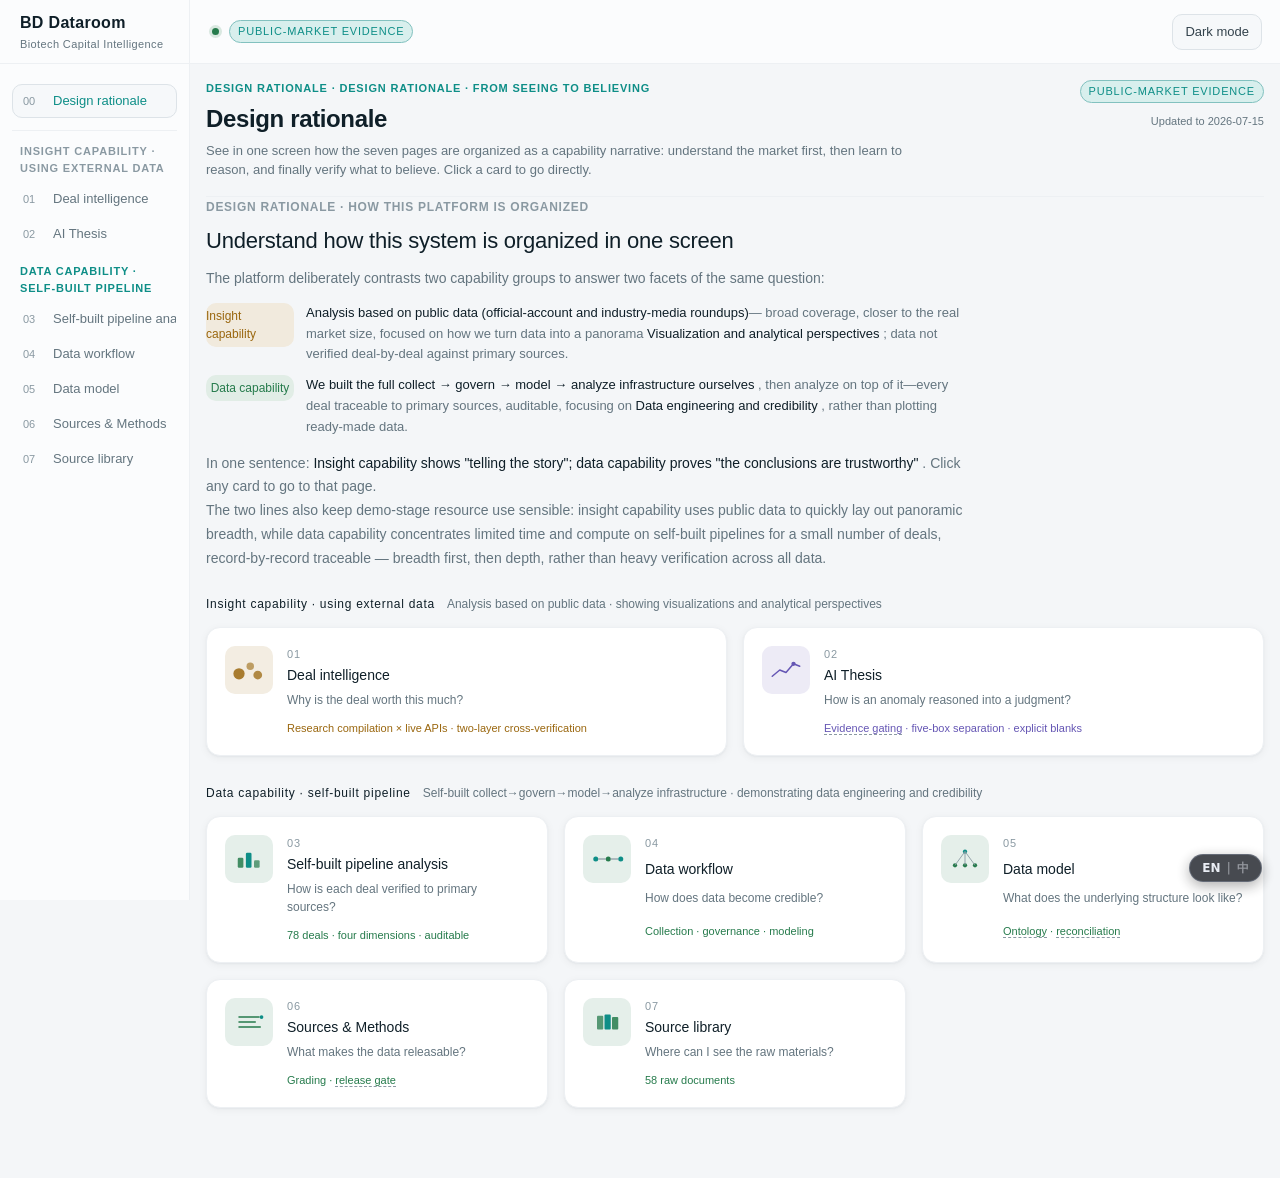
==== commit 66735a01: "i18n: index.html bilingual EN/ZH" ====
--- a/index.html
+++ b/index.html
@@ -1,6 +1,7 @@
 <!DOCTYPE html>
 <html lang="zh-CN" data-theme="light">
 <head>
+<script>(function(){try{if((localStorage.getItem('bd-lang')||'en')==='en'){document.documentElement.classList.add('bd-boot');var s=document.createElement('style');s.id='bd-boot-style';s.textContent='html.bd-boot body{visibility:hidden!important}';document.head.appendChild(s);}}catch(e){}})();</script>
   <meta charset="UTF-8">
   <meta name="viewport" content="width=device-width, initial-scale=1.0">
   <meta name="color-scheme" content="dark light">
@@ -7104,21 +7105,21 @@
     return '可用';
   }
 
-  function renderSignalInbox() {
+  function renderSignalInbox(activeSignal) {
     // 边界声明（dimension=BOUNDARY）不是可行动的分析信号，而是"系统不能回答什么"的诚实约束。
     // 它不该与分析信号平级混排、更不该置顶——拆出为顶部背景约束条，信号列表只留可决策的分析信号。
     const actionSignals = signals.filter(signal => signal.dimension !== 'BOUNDARY');
     const boundarySignals = signals.filter(signal => signal.dimension === 'BOUNDARY');
-    const boundaryBanner = boundarySignals.map(signal => `<button type="button" class="boundary-note${signal.id === state.selectedSignal ? ' is-selected' : ''}" data-select-signal="${signal.id}" aria-label="分析边界：${C.escapeHtml(signal.title)}">
+    const boundaryBanner = boundarySignals.map(signal => `<button type="button" class="boundary-note${signal.id === (activeSignal && activeSignal.id) ? ' is-selected' : ''}" data-select-signal="${signal.id}" aria-label="分析边界：${C.escapeHtml(signal.title)}">
         <span class="boundary-flag">分析边界</span>
         <span class="boundary-copy"><strong>${C.escapeHtml(signal.title)}</strong><small>${C.escapeHtml(signal.inference)}</small></span>
         <span class="boundary-state">${signalStateLabel(signal)}</span>
       </button>`).join('');
     return `<section class="signal-inbox" id="signal-inbox" aria-labelledby="signal-inbox-title">
-      <header><div><span class="eyebrow">AI 主动洞察 · 证据编排 · EVIDENCE-ORCHESTRATED</span><h2 id="signal-inbox-title">AI 信号</h2><p class="signal-lead">点击信号即展开对应结构化 Thesis；AI 负责证据编排，不改变 ${glossary('release gate')}。</p></div><span class="signal-count">${actionSignals.length}</span></header>
+      <header><div><span class="eyebrow">AI 主动洞察 · 证据编排 · EVIDENCE-ORCHESTRATED</span><h2 id="signal-inbox-title">AI 信号</h2><p class="signal-lead">点击信号，整页切换为该主题的结构化 Thesis；AI 负责证据编排，不改变 ${glossary('release gate')}。</p></div><span class="signal-count">${actionSignals.length}</span></header>
       ${boundaryBanner ? `<div class="boundary-band" aria-label="分析边界约束">${boundaryBanner}</div>` : ''}
       <div class="signal-list-label">可行动分析信号</div>
-      <div class="signal-list signal-list-row">${actionSignals.map((signal, index) => `<button type="button" class="signal-card${signal.id === state.selectedSignal ? ' is-selected' : ''}" data-select-signal="${signal.id}">
+      <div class="signal-list signal-list-row">${actionSignals.map((signal, index) => `<button type="button" class="signal-card${signal.id === (activeSignal && activeSignal.id) ? ' is-selected' : ''}" data-select-signal="${signal.id}">
         <span class="signal-rank">${String(index + 1).padStart(2, '0')}</span>
         <span class="signal-copy"><strong>${C.escapeHtml(signal.title)}</strong><span>${C.escapeHtml(signal.fact)}</span><small>${signal.release_level} · ${C.escapeHtml(signal.coverage)} · 更新 ${C.escapeHtml(signal.freshness)}</small></span>
         <span class="signal-state state-${signal.release_state.toLowerCase()}">${signalStateLabel(signal)}</span>
@@ -7562,36 +7563,54 @@
   }
 
   function renderThesis() {
-    const result = M.buildThesisWorkspace(state.thesisQuery, T);
+    // 阅读优先重构：合伙人打开即读完整内容，交互只是可选深化
+    const actionSignals = signals.filter(item => item.dimension !== 'BOUNDARY');
+    // 未选信号时默认展开第一个可行动信号（仅展示层联动，不改 URL 状态）
+    const activeSignal = signals.find(item => item.id === state.selectedSignal) || actionSignals.find(item => signalThesisQuery(item)) || actionSignals[0] || null;
+    const effectiveQuery = state.selectedSignal
+      ? state.thesisQuery
+      : ((activeSignal && signalThesisQuery(activeSignal)) || state.thesisQuery);
+    const result = M.buildThesisWorkspace(effectiveQuery, T);
     const blocked = result.status === 'BLOCKED_NO_VERIFIED_COHORT';
+    // 带第三方引用口径的信号：把「可发布/不可发布」与「市场定位」并入证据区，不再开决策坞
+    const hasMarketCtx = activeSignal && activeSignal.referenced_market && activeSignal.referenced_market.available;
+    const marketCtxBlocks = hasMarketCtx
+      ? `${activeSignal.disclosed_breakdown ? renderDisclosedShare(activeSignal.disclosed_breakdown) : ''}${renderReferencedMarket(activeSignal.referenced_market)}`
+      : '';
     return `
-      ${renderThesisIntro()}
-      ${renderSignalInbox()}
-      <section class="thesis-query-bar" aria-label="Thesis 主动查询">
-        <div class="thesis-query-lead"><span class="query-eyebrow">主动探查 · 或自己开题</span><p>上面的信号是 AI 主动递给你的异常；你也可以自己输入一个主题、靶点或模态，生成同一套结构化 Thesis。</p></div>
-        <div class="thesis-query-controls">
-          <label for="thesisQuery"><span>主题、靶点或模态</span><input id="thesisQuery" value="${C.escapeHtml(state.thesisQuery)}" placeholder="例如 BNT327、ADC、TfR1 BBB shuttle"></label>
-          <button type="button" class="primary-button" id="runThesisQuery">生成结构化 Thesis</button>
-          <div class="query-presets"><span class="query-presets-label">试试</span><button type="button" data-thesis-preset="BNT327">BNT327</button><button type="button" data-thesis-preset="ADC">ADC</button><button type="button" data-thesis-preset="China-originated">China-originated</button></div>
+      <details class="thesis-intro-fold">
+        <summary><span>这一页怎么看</span><small>AI 把证据编排成可审计的推理：选题 → 看答案 → 查证据，三步读完</small></summary>
+        <div class="thesis-intro-fold-body">
+          <p><b>从信号进入</b>——不给现成结论，从异常信号出发；<b>${glossary('证据门控')}</b>——没有已验证可比 cohort 就拒绝生成（${glossary('BLOCKED')}），绝不硬编一个像样的答案；<b>五格分离 + 显式留白</b>——事实 / 推断 / 反方假设 / 未知 / 行动分开摆，未解锁的私有能力如实标注。</p>
         </div>
+      </details>
+      ${renderSignalInbox(activeSignal)}
+      <div class="thesis-presets-row"><span class="query-presets-label">换个主题看看</span><button type="button" data-thesis-preset="BNT327">BNT327</button><button type="button" data-thesis-preset="ADC">ADC</button><button type="button" data-thesis-preset="China-originated">China-originated</button></div>
+
+      <section class="thesis-result" id="thesis-workspace" aria-label="当前主题的结构化 Thesis">
+        <div class="thesis-zone-head"><span class="step-tag">② 当前 Thesis · 答案</span><span class="thesis-topic">主题 · ${C.escapeHtml(effectiveQuery)}</span></div>
+        <section class="thesis-hero ${blocked ? 'is-blocked' : ''}">
+          <div><span class="status-label ${blocked ? 'status-blocked' : ''}">${result.status}</span><h2>${C.escapeHtml(result.title)}</h2><p>${C.escapeHtml(result.decision_thesis || '证据门槛尚未满足，当前不生成投资结论。')}</p></div>
+          <div class="thesis-scope">${scopeBadge()}<span>${result.release_level}</span></div>
+        </section>
+        ${renderConviction(result)}
       </section>
-      ${renderDecisionDock()}
-      <section class="thesis-hero ${blocked ? 'is-blocked' : ''}" id="thesis-workspace">
-        <div><span class="status-label ${blocked ? 'status-blocked' : ''}">${result.status}</span><h2>${C.escapeHtml(result.title)}</h2><p>${C.escapeHtml(result.decision_thesis || '证据门槛尚未满足，当前不生成投资结论。')}</p></div>
-        <div class="thesis-scope">${scopeBadge()}<span>${result.release_level}</span></div>
+
+      <section class="thesis-evidence-flow" aria-label="证据与推理">
+        <div class="thesis-zone-head"><span class="step-tag">③ 证据与推理 · 凭什么这么说</span></div>
+        ${marketCtxBlocks ? `<div class="thesis-market-ctx">${marketCtxBlocks}</div>` : ''}
+        ${renderThesisComparables(result)}
+        <section class="reasoning-grid" aria-label="结构化 Thesis">
+          <article class="reasoning-card fact"><span>Fact / 已验证事实</span><p>${C.escapeHtml(result.fact)}</p></article>
+          <article class="reasoning-card inference"><span>Inference / 投资解释</span><p>${C.escapeHtml(result.inference)}</p></article>
+          <article class="reasoning-card counter"><span>Counter-thesis / 反方假设</span><p>${C.escapeHtml(result.counter_thesis)}</p></article>
+          <article class="reasoning-card unknown"><span>Unknown / 未知项</span><ul>${result.unknowns.map(item => `<li>${C.escapeHtml(item)}</li>`).join('')}</ul></article>
+          <article class="reasoning-card action"><span>Action / 建议行动</span><ol>${result.actions.map(item => `<li>${C.escapeHtml(item)}</li>`).join('')}</ol></article>
+        </section>
+        ${result.scenarios.length ? `<section class="scenario-section"><header><span class="eyebrow">12–36 MONTHS · CONDITIONAL, NOT FORECAST</span><h2>Bull / Base / Bear 条件情景</h2></header><div class="scenario-grid">${result.scenarios.map(scenario => `<article><strong>${scenario.name}</strong><p>${C.escapeHtml(scenario.condition)}</p><span>领先指标 · ${C.escapeHtml(scenario.indicator)}</span><small>失效条件 · ${C.escapeHtml(scenario.invalidation)}</small></article>`).join('')}</div></section>` : ''}
+        ${renderBuyerShortlist(result)}
+        <section class="private-context-lock"><div><span class="scope-badge scope-private">Private</span><h2>基金私有上下文（Private Fund Context）未解锁</h2><p>接入基金 Pipeline、CRM、Mandate 与关系数据后，才显示 Potential Strategic Buyers、Portfolio Fit 和 Buyer Whitespace。</p></div><span>受数据范围限制 · LOCKED BY DATA SCOPE</span></section>
       </section>
-      ${renderConviction(result)}
-      <section class="reasoning-grid" aria-label="结构化 Thesis">
-        <article class="reasoning-card fact"><span>Fact / 已验证事实</span><p>${C.escapeHtml(result.fact)}</p></article>
-        <article class="reasoning-card inference"><span>Inference / 投资解释</span><p>${C.escapeHtml(result.inference)}</p></article>
-        <article class="reasoning-card counter"><span>Counter-thesis / 反方假设</span><p>${C.escapeHtml(result.counter_thesis)}</p></article>
-        <article class="reasoning-card unknown"><span>Unknown / 未知项</span><ul>${result.unknowns.map(item => `<li>${C.escapeHtml(item)}</li>`).join('')}</ul></article>
-        <article class="reasoning-card action"><span>Action / 建议行动</span><ol>${result.actions.map(item => `<li>${C.escapeHtml(item)}</li>`).join('')}</ol></article>
-      </section>
-      ${result.scenarios.length ? `<section class="scenario-section"><header><span class="eyebrow">12–36 MONTHS · CONDITIONAL, NOT FORECAST</span><h2>Bull / Base / Bear 条件情景</h2></header><div class="scenario-grid">${result.scenarios.map(scenario => `<article><strong>${scenario.name}</strong><p>${C.escapeHtml(scenario.condition)}</p><span>领先指标 · ${C.escapeHtml(scenario.indicator)}</span><small>失效条件 · ${C.escapeHtml(scenario.invalidation)}</small></article>`).join('')}</div></section>` : ''}
-      ${renderBuyerShortlist(result)}
-      <section class="private-context-lock"><div><span class="scope-badge scope-private">Private</span><h2>基金私有上下文（Private Fund Context）未解锁</h2><p>接入基金 Pipeline、CRM、Mandate 与关系数据后，才显示 Potential Strategic Buyers、Portfolio Fit 和 Buyer Whitespace。</p></div><span>受数据范围限制 · LOCKED BY DATA SCOPE</span></section>
-      ${renderThesisComparables(result)}
       ${blocked ? `<section class="verification-queue"><h2>下一步核验 · Next verification</h2><ol>${result.next_verification.map(item => `<li>${C.escapeHtml(item)}</li>`).join('')}</ol></section>` : ''}
       ${renderEvidenceDrawer()}
       <p class="sr-only" id="app-live-region" aria-live="polite">已进入 AI Thesis 工作区。</p>`;
@@ -8529,8 +8548,8 @@
         const patch = {
           view: 'thesis',
           selectedSignal: button.dataset.selectSignal,
-          decisionDockOpen: true,
-          scrollToId: 'decision-dock',
+          decisionDockOpen: false,
+          scrollToId: 'thesis-workspace',
         };
         const query = signalThesisQuery(signal);
         if (query) patch.thesisQuery = query;
@@ -8829,6 +8848,196 @@
   padding: 14px 16px;
 }
 
+/* ===== AI Thesis：阅读优先三步叙事 ===== */
+.thesis-intro-fold {
+  margin-top: 8px;
+  border: 1px dashed var(--line-strong);
+  border-radius: var(--radius-sm);
+  background: var(--surface);
+}
+
+.thesis-intro-fold > summary {
+  display: flex;
+  align-items: baseline;
+  gap: 10px;
+  padding: 9px 14px;
+  cursor: pointer;
+  list-style: none;
+}
+
+.thesis-intro-fold > summary::-webkit-details-marker { display: none; }
+
+.thesis-intro-fold > summary span {
+  color: var(--text-strong);
+  font-size: 12.5px;
+  font-weight: 600;
+}
+
+.thesis-intro-fold > summary span::before { content: '▸ '; color: var(--muted-2); }
+.thesis-intro-fold[open] > summary span::before { content: '▾ '; }
+
+.thesis-intro-fold > summary small {
+  color: var(--muted);
+  font-size: 12px;
+}
+
+.thesis-intro-fold-body {
+  padding: 0 14px 10px;
+}
+
+.thesis-intro-fold-body p {
+  margin: 0;
+  color: var(--muted);
+  font-size: 12.5px;
+  line-height: 1.7;
+}
+
+/* ② 答案容器：视觉上与信号区、证据区分层 */
+.thesis-result {
+  margin-top: 14px;
+  padding: 14px;
+  border: 1px solid var(--line);
+  border-radius: var(--radius);
+  background: color-mix(in srgb, var(--cyan) 3%, var(--surface));
+}
+
+.thesis-result .thesis-hero { margin-top: 0; }
+
+.thesis-zone-head {
+  display: flex;
+  align-items: baseline;
+  gap: 10px;
+  margin-bottom: 10px;
+}
+
+.step-tag {
+  padding: 2px 8px;
+  border-radius: 999px;
+  background: var(--text-strong);
+  color: var(--surface);
+  font-size: 11px;
+  font-weight: 600;
+  letter-spacing: 0.04em;
+  white-space: nowrap;
+}
+
+.thesis-topic {
+  color: var(--muted);
+  font-size: 12px;
+}
+
+.thesis-evidence-flow {
+  margin-top: 18px;
+}
+
+.thesis-evidence-flow .thesis-zone-head { margin-bottom: 4px; }
+
+.thesis-market-ctx {
+  display: grid;
+  gap: 12px;
+  margin: 10px 0 14px;
+}
+
+.thesis-presets-row {
+  display: flex;
+  align-items: center;
+  flex-wrap: wrap;
+  gap: 8px;
+  margin-top: 10px;
+}
+
+.thesis-presets-row .query-presets-label {
+  color: var(--muted);
+  font-size: 12px;
+}
+
+.thesis-presets-row button {
+  min-height: 32px;
+  padding: 4px 12px;
+  border: 1px solid var(--line);
+  border-radius: 999px;
+  background: var(--surface);
+  color: var(--text);
+  font-size: 12px;
+  cursor: pointer;
+}
+
+.thesis-presets-row button:hover {
+  border-color: var(--cyan);
+  color: var(--cyan);
+}
+
+@media (max-width: 760px) {
+  .thesis-zone-head { flex-direction: column; gap: 4px; }
+  .thesis-result { padding: 10px; }
+}
+
+/* ===== AI Thesis：桌面端密度收敛（不改变信息，只收松紧） ===== */
+@media (min-width: 761px) {
+  /* 页头与区间距 */
+  .signal-inbox { margin-top: 10px; }
+  .signal-inbox > header { margin-bottom: 8px; }
+  .signal-card { min-height: 0; padding: 9px 10px; }
+  .thesis-result { padding: 12px 14px; }
+  .thesis-evidence-flow { margin-top: 14px; }
+  .thesis-evidence-flow > section,
+  .thesis-evidence-flow .buyer-shortlist { margin-top: 10px; }
+
+  /* 答案区 */
+  .thesis-hero { padding: 13px 15px; }
+  .conviction-grid article { padding: 8px 12px; }
+
+  /* 证据表：行高收敛 */
+  .thesis-comparables > header { margin-bottom: 8px; }
+  .thesis-comparables .compact-table th,
+  .thesis-comparables .compact-table td { padding: 6px 8px; }
+  .thesis-comparables .tag { padding: 1px 8px; font-size: 11px; }
+
+  /* 五格推理卡 */
+  .reasoning-grid { margin-top: 10px; }
+  .reasoning-card { padding: 10px 12px; }
+  .reasoning-card p,
+  .reasoning-card ul,
+  .reasoning-card ol { margin-top: 5px; }
+
+  /* 情景卡 */
+  .scenario-section > header { margin-bottom: 8px; }
+  .scenario-grid article { padding: 10px 12px; }
+
+  /* 买方候选：行更扁、指标列聚拢 */
+  .buyer-shortlist { padding: 14px 16px; }
+  .buyer-shortlist header { margin-bottom: 8px; }
+  .shortlist-body { gap: 4px; }
+  .shortlist-row {
+    grid-template-columns: 26px minmax(0, 1fr) auto auto auto;
+    gap: 10px 28px;
+    padding: 6px 10px;
+  }
+
+  /* Private 留白：压成 slim 条 */
+  .private-context-lock { padding: 11px 16px; }
+  .private-context-lock h2 { font-size: 13.5px; margin: 3px 0 2px; }
+  .private-context-lock p { font-size: 12px; }
+}
+
+/* ===== 证据抽屉：移动端贴底抽屉（FAB 导航后 bottom:64 的遗留导致悬空） ===== */
+@media (max-width: 760px) {
+  .evidence-drawer {
+    bottom: 0;
+    max-height: 78vh;
+    border-radius: 16px 16px 0 0;
+  }
+
+  .evidence-table-wrap {
+    max-height: calc(78vh - 75px);
+  }
+
+  /* 抽屉打开时隐藏 FAB，避免遮挡 */
+  body:has(.evidence-drawer) .fab-nav {
+    display: none;
+  }
+}
+
   </style>
 
   <script>
@@ -8855,6 +9064,7 @@
     + 'border:1px solid color-mix(in srgb, var(--violet) 40%, transparent);border-left:3px solid var(--violet);'
     + 'border-radius:var(--radius-sm);background:color-mix(in srgb, var(--violet) 8%, var(--surface));}'
     + '.ci-flag{flex-shrink:0;padding:3px 10px;border-radius:999px;background:color-mix(in srgb, var(--violet) 18%, var(--surface));'
+    + '@media(max-width:760px){.ci-banner{flex-direction:column;gap:8px;}.ci-flag{align-self:flex-start;}}'
     + 'color:var(--violet);font-size:11px;font-weight:600;letter-spacing:.04em;white-space:nowrap;}'
     + '.ci-banner p{margin:0;font-size:12px;line-height:1.6;color:var(--text);}'
     + '.ci-toc{display:flex;align-items:center;gap:8px;flex-wrap:wrap;margin:10px 0 14px;padding:9px 12px;'
@@ -10016,6 +10226,7 @@
     + '.lp-banner p{margin:0;font-size:12px;line-height:1.6;color:var(--text);}'
     + '.lp-kpis{display:grid;grid-template-columns:repeat(4,minmax(0,1fr));gap:12px;margin:12px 0;}'
     + '@media(max-width:1100px){.lp-kpis{grid-template-columns:repeat(2,minmax(0,1fr));}}'
+    + '@media(max-width:760px){.lp-banner{flex-direction:column;gap:8px;}.lp-flag{align-self:flex-start;}}'
     + '.lp-kpi{padding:14px 16px;border:1px solid var(--line-strong);border-radius:var(--radius-sm);background:var(--surface);}'
     + '.lp-kpi .k{font-size:11px;color:var(--muted);}'
     + '.lp-kpi .v{margin-top:4px;font-size:24px;font-weight:700;color:var(--text-strong);font-variant-numeric:tabular-nums;letter-spacing:-.02em;}'
@@ -10787,5 +10998,276 @@
 })();
 
   </script>
+<script>
+
+(function () {
+  'use strict';
+  var DICT = {"⟦W⟧ · ⟦W⟧ 年 ⟦W⟧ 笔": "⟦W⟧ · ⟦W⟧ · ⟦W⟧ deals", "⟦W⟧ 在 ⟦W⟧ 上连续出手": "⟦W⟧ repeatedly active in ⟦W⟧", "⟦W⟧ 在 ⟦W⟧ 年交易骤增": "⟦W⟧ deal activity surged in ⟦W⟧", "⟦W⟧ 在 ⟦W⟧ 年披露 ⟦W⟧ 笔交易，明显高于此前年份合计的 ⟦W⟧ 笔。": "⟦W⟧ disclosed ⟦W⟧ deals in ⟦W⟧, well above the ⟦W⟧ combined across all prior years.", "⟦W⟧ 年，⟦W⟧ / ⟦W⟧ 笔可比，结构中位：首付 ⟦W⟧%、非或有周年 ⟦W⟧%、或有里程碑 ⟦W⟧%，⟦W⟧ 笔含 Royalty": "⟦W⟧: ⟦W⟧ of ⟦W⟧ comparables, median structure: ⟦W⟧% upfront, ⟦W⟧% non-contingent anniversary, ⟦W⟧% contingent milestones, ⟦W⟧ with royalty", "⟦W⟧ 的非或有付款（Upfront + 其他非或有 ⟦W⟧）占 ⟦W⟧ headline 的 ⟦W⟧%，明显高于多数只披露小额首付的交易。": "⟦W⟧'s non-contingent payments (upfront + other non-contingent ⟦W⟧) are ⟦W⟧% of the ⟦W⟧ headline — well above most deals that disclose only a small upfront.", "⟦W⟧ 笔含销售分成 Royalty（多数仅披露存在、未披露费率）": "⟦W⟧ include a sales royalty (most disclose its existence but not the rate)", "⟦W⟧ 笔披露交易的 modality 包含 drug conjugate；该数量只描述当前 curated cohort。": "⟦W⟧ disclosed deals have a modality that includes drug conjugates; this count describes only the current curated cohort.", "⟦W⟧ 笔披露交易的资产来源被证据支持为 China，其中 ⟦W⟧ 笔为 Licensing。": "⟦W⟧ disclosed deals have asset origin supported by evidence as China, of which ⟦W⟧ are licensing deals.", "⟦W⟧（⟦W⟧ 收购/授权）headline 达 ⟦W⟧，是当前披露样本中金额最高的 China-originated 交易。": "⟦W⟧ (⟦W⟧ M&A/licensing) headline of ⟦W⟧ — the largest China-originated deal in the current disclosed sample.", "⟦W⟧，⟦W⟧ 年，⟦W⟧ 笔披露交易": "⟦W⟧, ⟦W⟧, ⟦W⟧ disclosed deals", "⟦W⟧：确定性付款占比在样本里居前": "⟦W⟧: share of certain payments ranks near the top of the sample", "\"一哥\"也被跨国大药企\"鸽\"?NewCo狂热背后,中国创新药出海三大真相": "\"Top Player\" Stood Up by Big Pharma? Three Hard Truths Behind the NewCo Frenzy in Chinese Innovative Drug Out-Licensing", "\"市场份额 / 同比\"需要一个去重的全球交易总量（分母），目前只在待授权的商业普查库里；在它接入前，全站不发布未经授权的权威市场份额（当前改用第三方公开口径做定位，见 AI Thesis）。": "\"Market share / YoY\" requires a deduplicated global deal count (the denominator), which currently resides only in a licensed commercial census database. Until it is connected, this site publishes no authoritative market share without authorization (we currently position with third-party public scopes — see AI Thesis).", "\"市场份额 / 同比\"需要一个去重的全球交易总量（分母），目前只在待授权的商业普查库里；在它接入前，全站不发布未经授权的权威市场份额（当前改用第三方公开口径做定位，见「来源与方法」页）。": "\"Market share / YoY\" requires a deduplicated global deal count (the denominator), which currently resides only in a licensed commercial census database. Until it is connected, this site publishes no authoritative market share without authorization (we currently position with third-party public scopes — see the Sources & Methods page).", "$0.8B 首付刷新当时中国 license-out 纪录，百利天恒 A 股涨停并带动整个 ADC 板块重估——市场第一次用「全球 BIC」而非「me-too 折价」给中国资产定价。": "$0.8B upfront set a new China license-out record at the time; Baili Tianheng's A-shares hit limit-up and re-rated the entire ADC sector — the first time the market priced a China-originated asset on \"global BIC\" rather than a \"me-too discount\".", "$1.25B 首付约为全球首付中位数的 20 倍，创中国资产纪录；公告后港股创新药板块整体重估，「PD-1×VEGF 赛道税」正式形成。": "$1.25B upfront — about 20× the global upfront median and a record for China-originated assets; after the announcement, the HK innovative-drug sector re-rated broadly, and the \"PD-1×VEGF track premium\" formally took shape.", "$1.25B 首付约为全球首付中位数的 26 倍，创中国资产纪录；公告后港股创新药板块整体重估，「PD-1×VEGF 赛道税」正式形成。": "$1.25B upfront — about 26× the global upfront median and a record for China-originated assets; after the announcement, the HK innovative-drug sector re-rated broadly, and the \"PD-1×VEGF track premium\" formally took shape.", "$1.2B 首付配合深度共同开发结构——市场关注点在其风险共担深度显著高于普通 license。": "$1.2B upfront paired with a deep co-development structure — the market focus was on how its risk-sharing goes well beyond a standard license.", "$12B 买临床阶段平台——按「平台+罕见病 franchise」双重定价，溢价反映递送技术的稀缺性。": "$12B for a clinical-stage platform — priced on both \"platform + rare-disease franchise,\" with the premium reflecting the scarcity of its delivery technology.", "$13B 总额绝大多数为里程碑——headline 与首付的巨大落差是「总额通胀」的极端样本。": "The vast majority of the $13B headline is milestones — the huge gap between headline and upfront is an extreme case of \"headline inflation.\"", "$14B 对应峰值销售预期 $3-5B，市场对新机制 CNS 给予高期待。": "$14B against peak-sales expectations of $3–5B — the market has high hopes for this novel-mechanism CNS asset.", "$2.1万亿": "$2.1T", "$80M 首付仅为同期赛道中位数的三分之一——反映再生元的期权式谈判策略与翰森出海通道需求的匹配。": "$80M upfront — just one-third of the concurrent track median — reflecting the fit between Regeneron's options-style negotiation strategy and Hansoh's need for an overseas channel.", "(全球份额)并置， // 让边界从纯免责声明升级为": "(global share) side by side, // upgrading the boundary from a pure disclaimer to", "(样本内结构占比)与": "(in-sample structure share) and ", "+ 人工终审确认": " + Human final review", "+ 多源交叉比对": " + Multi-source cross-check", "+ 差异 reconciliation": " + Discrepancy reconciliation", "/ 核对责任链": "/ Verification responsibility chain", "0 / 16 可比 · 中位 未披露": "0 / 16 comps · median undisclosed", "01 核心价值": "01 Core Value", "02 募投管退全景": "02 Full Raise–Invest–Manage–Exit Picture", "03 机构化三支柱": "03 Three Pillars of Institutionalization", "04 探索与验证闭环": "04 Explore-and-Validate Loop", "05 人机边界": "05 Human–Machine Boundary", "1 / 1 可比 · 中位 $2.08B": "1 / 1 comp · median $2.08B", "1 / 1 可比 · 中位 $2.1B": "1 / 1 comp · median $2.1B", "1 / 4 可比 · 中位 $3.29B": "1 / 4 comps · median $3.29B", "1 / 4 可比 · 中位 $3.3B": "1 / 4 comps · median $3.3B", "1 条已核实": "1 verified", "1 笔": "1 deal", "1 笔 · 1%": "1 deal · 1%", "10 笔": "10 deals", "100 分 ≥ 100 · 可入库": "100 pts ≥ 100 · eligible for ingestion", "104 笔为 2021–2026H1 代表性交易汇编（头部规模 + 结构代表性优先），覆盖中国出海大额交易的主要样本，但非全量库（2025 全年中国 License-out 全市场约 157 笔）；所有结论按可比口径陈述，不外推到未收录样本。": "The 104 deals are a 2021–2026H1 representative compilation (prioritizing top size and structural representativeness), covering the main sample of large China outbound deals but not the full universe (2025 China license-out market totaled ~157 deals); all conclusions are stated on a comparable-scope basis and are not extrapolated to unrecorded deals.", "104 笔公开口径 · 医药魔方 / 动脉网 / 公司公告 / Fierce Pharma 等": "104 deals, public scope · PharmaCube / VCBeat / company announcements / Fierce Pharma et al.", "104 笔汇编 · 人工归类": "104-deal compilation · manually classified", "104 笔汇编 · 人工归类（公告时点）": "104-deal compilation · manually classified (by announcement date)", "104 笔汇编按季度聚合": "104-deal compilation aggregated quarterly", "104 笔汇编背后的公开市场逻辑与启示": "Public market logic and takeaways behind the 104-deal compilation", "11 个 transform": "11 transforms", "11 笔 · 11%": "11 deals · 11%", "11 笔具名 Licensing 交易可按统一口径比较；BNT327 披露的非或有付款为 3.5B USD，占 11.1B USD headline potential 的 31.5%；FG-M701 因 combined payment 暂时排除": "11 named licensing deals are comparable on a unified scope; BNT327's disclosed non-contingent payments are $3.5B, 31.5% of the $11.1B headline potential; FG-M701 is temporarily excluded due to combined payment", "12 笔": "12 deals", "12 笔 · 12%": "12 deals · 12%", "13 个早期项目 · Co-Co 批量 · 批量授权": "13 early-stage programs · Co-Co batch · bulk licensing", "13 项": "13 items", "1357亿美元！2025中国创新药BD出海创纪录": "$135.7B! 2025 Sets a Record for Chinese Innovative Drug BD Out-Licensing", "15 / 24 交易有多份来源文档；50 条 source observations 形成 19 项字段 reconciliation": "15 of 24 deals have multiple source documents; 50 source observations feed 19 field-level reconciliations", "15 笔 · 14%": "15 deals · 14%", "15 项": "15 items", "15% 单克隆抗体": "15% monoclonal antibodies", "157 笔 / $135.7B": "157 deals / $135.7B", "157 笔 · 超美国居全球第一 · 金额约占全球一半": "157 deals · overtaking the US as world No. 1 · value roughly half of the global total", "16 条已核实": "16 verified", "16 笔 · 按总额排序": "16 deals · by total value", "16 笔 · 按总额排序 · 默认展示前 4 笔": "16 deals · by total value · showing top 4 by default", "16% 双抗 / 多抗": "16% bispecifics / multispecifics", "17 笔 · 16%": "17 deals · 16%", "17 项": "17 items", "18 笔 · 17%": "18 deals · 17%", "19 笔": "19 deals", "2 / 78 篇": "2 / 78 articles", "2 期": "Phase 2", "2 笔": "2 deals", "2 笔 · 2%": "2 deals · 2%", "2 道发布门槛当前阻断市场级结论（全球份额 / 同比）——我们不假装拥有全球普查数据。": "2 release gates currently block market-level conclusions (global share / YoY) — we do not pretend to have a global census.", "2 项待处理 · OPEN": "2 open items · OPEN", "20 分 < 100 · 仅候选": "20 pts < 100 · candidate only", "20 笔": "20 deals", "20 笔 · 19%": "20 deals · 19%", "2016 年来新高": "highest since 2016", "2021 · 免疫炎症：1 笔（11%）": "2021 · Immunology & inflammation: 1 deals (11%)", "2021 · 心血管：1 笔（11%）": "2021 · Cardiovascular: 1 deals (11%)", "2021 · 神经与 CNS：2 笔（22%）": "2021 · Neuro & CNS: 2 deals (22%)", "2021 · 罕见病：1 笔（11%）": "2021 · Rare diseases: 1 deals (11%)", "2021 · 肿瘤：4 笔（44%）": "2021 · Oncology: 4 deals (44%)", "2021 临床里程碑：22%": "2021 clinical milestones: 22%", "2021 商业化里程碑：35%": "2021 commercial milestones: 35%", "2021 年，1 / 1 笔可比，结构中位：首付 30%、非或有周年 0%、或有里程碑 70%，0 笔含 Royalty": "2021: 1 of 1 comps, median structure: upfront 30%, non-contingent anniversary 0%, contingent milestones 70%, 0 with Royalty", "2021 注册里程碑：18%": "2021 regulatory milestones: 18%", "2021 结构中位：首付 30% · 非或有周年 0% · 或有里程碑 70%": "2021 median structure: upfront 30% · non-contingent anniversary 0% · contingent milestones 70%", "2021 近期付款 ≤12 月：9%": "2021 near-term payments ≤12 mo: 9%", "2021 首付款：16%": "2021 upfront: 16%", "2021Q1：License 1 笔 · M&A 1 笔 · 总额 $9.4B": "2021Q1: License 1 M&A 1 deals · 9.4B  deals · total $", "2021Q2：License 1 笔 · M&A 0 笔 · 总额 $0.8B": "2021Q2: License 1 M&A 0 deals · 0.8B  deals · total $", "2021Q3：License 2 笔 · M&A 1 笔 · 总额 $42.5B": "2021Q3: License 2 M&A 1 deals · 42.5B  deals · total $", "2021Q4：License 1 笔 · M&A 2 笔 · 总额 $20.8B": "2021Q4: License 1 M&A 2 deals · 20.8B  deals · total $", "2021–2026 · 披露样本": "2021–2026 · disclosed sample", "2021–26H1 在华动作（代表交易）": "2021–26H1 China actions (representative deals)", "2021：612 笔交易": "2021: 612 deals", "2021：中位 15.6%（P25–P75：11.2–22.4%）": "2021: median 15.6% (P25–P75: 11.2–22.4%)", "2022 · 免疫炎症：1 笔（8%）": "2022 · Immunology & inflammation: 1 deals (8%)", "2022 · 多领域 / 平台：2 笔（17%）": "2022 · Multi-area / platform: 2 deals (17%)", "2022 · 总额 $5B · 首付占比 10.0%": "2022 · total $5B · upfront share 10.0%", "2022 · 神经与 CNS：1 笔（8%）": "2022 · Neuro & CNS: 1 deals (8%)", "2022 · 罕见病：2 笔（17%）": "2022 · Rare diseases: 2 deals (17%)", "2022 · 肿瘤：6 笔（50%）": "2022 · Oncology: 6 deals (50%)", "2022 临床里程碑：23%": "2022 clinical milestones: 23%", "2022 商业化里程碑：35%": "2022 commercial milestones: 35%", "2022 年，4 / 4 笔可比，结构中位：首付 7%、非或有周年 2%、或有里程碑 91%，0 笔含 Royalty": "2022: 4 of 4 comps, median structure: upfront 7%, non-contingent anniversary 2%, contingent milestones 91%, 0 with Royalty", "2022 注册里程碑：18%": "2022 regulatory milestones: 18%", "2022 结构中位：首付 7% · 非或有周年 2% · 或有里程碑 91%": "2022 median structure: upfront 7% · non-contingent anniversary 2% · contingent milestones 91%", "2022 近期付款 ≤12 月：9%": "2022 near-term payments ≤12 mo: 9%", "2022 首付款：15%": "2022 upfront: 15%", "2022Q1：License 1 笔 · M&A 0 笔 · 总额 $2.5B": "2022Q1: License 1 M&A 0 deals · 2.5B  deals · total $", "2022Q2：License 2 笔 · M&A 2 笔 · 总额 $18.1B": "2022Q2: License 2 M&A 2 deals · 18.1B  deals · total $", "2022Q3：License 1 笔 · M&A 2 笔 · 总额 $10.3B": "2022Q3: License 1 M&A 2 deals · 10.3B  deals · total $", "2022Q4：License 3 笔 · M&A 1 笔 · 总额 $43.5B": "2022Q4: License 3 M&A 1 deals · 43.5B  deals · total $", "2022：541 笔交易": "2022: 541 deals", "2022：中位 14.1%（P25–P75：9.8–20.1%）": "2022: median 14.1% (P25–P75: 9.8–20.1%)", "2023 · 代谢：1 笔（5%）": "2023 · Metabolic: 1 deals (5%)", "2023 · 免疫炎症：2 笔（10%）": "2023 · Immunology & inflammation: 2 deals (10%)", "2023 · 呼吸：1 笔（5%）": "2023 · Respiratory: 1 deals (5%)", "2023 · 总额 $8.4B · 首付占比 9.5%": "2023 · total $8.4B · upfront share 9.5%", "2023 · 神经与 CNS：2 笔（10%）": "2023 · Neuro & CNS: 2 deals (10%)", "2023 · 罕见病：1 笔（5%）": "2023 · Rare diseases: 1 deals (5%)", "2023 · 肿瘤：13 笔（65%）": "2023 · Oncology: 13 deals (65%)", "2023 临床里程碑：24%": "2023 clinical milestones: 24%", "2023 商业化里程碑：35%": "2023 commercial milestones: 35%", "2023 年底 FDA 获批，成为中国小分子出海商业化验证样本；其高首付结构此后被康方、三生反复刷新。": "FDA approval at end-2023 made it the proof case for commercialization of China-originated small molecules; its high-upfront structure was subsequently pushed higher by Akeso and 3SBio.", "2023 年，3 / 4 笔可比，结构中位：首付 10%、非或有周年 0%、或有里程碑 90%，0 笔含 Royalty": "2023: 3 of 4 comps, median structure: upfront 10%, non-contingent anniversary 0%, contingent milestones 90%, 0 with Royalty", "2023 注册里程碑：18%": "2023 regulatory milestones: 18%", "2023 结构中位：首付 10% · 非或有周年 0% · 或有里程碑 90%": "2023 median structure: upfront 10% · non-contingent anniversary 0% · contingent milestones 90%", "2023 近期付款 ≤12 月：10%": "2023 near-term payments ≤12 mo: 10%", "2023 首付款：13%": "2023 upfront: 13%", "2023Q1：License 2 笔 · M&A 1 笔 · 总额 $45.3B": "2023Q1: License 2 M&A 1 deals · 45.3B  deals · total $", "2023Q2：License 1 笔 · M&A 1 笔 · 总额 $12.3B": "2023Q2: License 1 M&A 1 deals · 12.3B  deals · total $", "2023Q3：License 1 笔 · M&A 1 笔 · 总额 $8.3B": "2023Q3: License 1 M&A 1 deals · 8.3B  deals · total $", "2023Q4 为百利天恒 × BMS 等集中签约的单点爆发": "2023Q4 was a one-off spike of concentrated signings such as Baili Tianheng × BMS", "2023Q4 单点爆发 → 2025 起持续高位平台": "2023Q4 one-off spike → sustained high plateau since 2025", "2023Q4：License 9 笔 · M&A 4 笔 · 总额 $80.3B": "2023Q4: License 9 M&A 4 deals · 80.3B  deals · total $", "2023年中国创新药license out交易TOP15": "2023 China Innovative Drug License-Out Deals TOP 15", "2023：489 笔交易": "2023: 489 deals", "2023：中位 12.4%（P25–P75：8.1–18.2%）": "2023: median 12.4% (P25–P75: 8.1–18.2%)", "2024 · 代谢：2 笔（13%）": "2024 · Metabolic: 2 deals (13%)", "2024 · 免疫炎症：2 笔（13%）": "2024 · Immunology & inflammation: 2 deals (13%)", "2024 · 多领域/平台：1 笔（6%）": "2024 · Multi-area/platform: 1 deals (6%)", "2024 · 心血管：2 笔（13%）": "2024 · Cardiovascular: 2 deals (13%)", "2024 · 眼科：1 笔（6%）": "2024 · Ophthalmology: 1 deals (6%)", "2024 · 神经与 CNS：1 笔（6%）": "2024 · Neuro & CNS: 1 deals (6%)", "2024 · 罕见病：1 笔（6%）": "2024 · Rare diseases: 1 deals (6%)", "2024 · 肾病：1 笔（6%）": "2024 · Renal: 1 deals (6%)", "2024 · 肿瘤：5 笔（31%）": "2024 · Oncology: 5 deals (31%)", "2024 中国创新药 out-licensing（全年·对比）": "2024 Chinese innovative drug out-licensing (full year · comparison)", "2024 临床里程碑：25%": "2024 clinical milestones: 25%", "2024 商业化里程碑：34%": "2024 commercial milestones: 34%", "2024 年 KarXT（Cobenfy）获批，验证「机制突破型」资产的大额交易逻辑；CNS 赛道随即整体回暖。": "KarXT (Cobenfy) approval in 2024 validated the big-deal logic for \"mechanism-breakthrough\" assets; the CNS track promptly re-rated.", "2024 年 Winrevair 获批后快速放量至年销 $1B+，成为大单资产并购的成功样本（对照辉瑞×Seagen 的整合阵痛）。": "Winrevair's 2024 approval ramped quickly to $1B+ annual sales, a success case for large single-asset M&A (against the integration pain of Pfizer × Seagen).", "2024 年，1 / 4 笔可比，结构中位：首付 18%、非或有周年 0%、或有里程碑 82%，0 笔含 Royalty": "2024: 1 of 4 comps, median structure: upfront 18%, non-contingent anniversary 0%, contingent milestones 82%, 0 with Royalty", "2024 注册里程碑：19%": "2024 regulatory milestones: 19%", "2024 结构中位：首付 18% · 非或有周年 0% · 或有里程碑 82%": "2024 median structure: upfront 18% · non-contingent anniversary 0% · contingent milestones 82%", "2024 近期付款 ≤12 月：10%": "2024 near-term payments ≤12 mo: 10%", "2024 首付款：12%": "2024 upfront: 12%", "2024-2025 全球交易数量下降但平均单笔金额激增": "2024–2025: global deal count fell while average deal size surged", "2024Q1：License 1 笔 · M&A 2 笔 · 总额 $11.4B": "2024Q1: License 1 M&A 2 deals · 11.4B  deals · total $", "2024Q2：License 2 笔 · M&A 2 笔 · 总额 $15.2B": "2024Q2: License 2 M&A 2 deals · 15.2B  deals · total $", "2024Q3：License 1 笔 · M&A 1 笔 · 总额 $4.5B": "2024Q3: License 1 M&A 1 deals · 4.5B  deals · total $", "2024Q4：License 5 笔 · M&A 2 笔 · 总额 $29.0B": "2024Q4: License 5 M&A 2 deals · 29.0B  deals · total $", "2024：452 笔交易": "2024: 452 deals", "2024：中位 10.8%（P25–P75：6.9–16%）": "2024: median 10.8% (P25–P75: 6.9–16%)", "2025 · 代谢：8 笔（29%）": "2025 · Metabolic: 8 deals (29%)", "2025 · 免疫炎症：1 笔（4%）": "2025 · Immunology & inflammation: 1 deals (4%)", "2025 · 呼吸：2 笔（7%）": "2025 · Respiratory: 2 deals (7%)", "2025 · 多领域 / 平台：3 笔（11%）": "2025 · Multi-area / platform: 3 deals (11%)", "2025 · 心血管：2 笔（7%）": "2025 · Cardiovascular: 2 deals (7%)", "2025 · 总额 $12.5B · 首付占比 4.0%": "2025 · total $12.5B · upfront share 4.0%", "2025 · 总额 $6.05B · 首付占比 20.7%": "2025 · total $6.05B · upfront share 20.7%", "2025 · 感染：1 笔（4%）": "2025 · Infectious diseases: 1 deals (4%)", "2025 · 神经与 CNS：2 笔（7%）": "2025 · Neuro & CNS: 2 deals (7%)", "2025 · 罕见病：2 笔（7%）": "2025 · Rare diseases: 2 deals (7%)", "2025 · 肿瘤：7 笔（25%）": "2025 · Oncology: 7 deals (25%)", "2025 中国创新药 BD 出海 1357亿美元 创纪录": "2025: Chinese innovative drug BD out-licensing hits a record $135.7B", "2025 中国创新药 out-licensing（全年）": "2025 Chinese innovative drug out-licensing (full year)", "2025 中国生物医药 重大 BD 交易 回顾 案例": "2025 China biopharma major BD deals review & cases", "2025 临床里程碑：27%": "2025 clinical milestones: 27%", "2025 医药交易 年度趋势": "2025 pharma deal annual trends", "2025 含中国中心占比 · 2021 为 17.9%": "2025 includes China-centric share · 2021 was 17.9%", "2025 商业化里程碑：33%": "2025 commercial milestones: 33%", "2025 年为 $1.3 万亿——可用资金一年 +62%": "2025: $1.3 trillion — deployable capital up 62% in one year", "2025 年全球 Ph1 行业试验中": "in 2025 global Phase 1 industry trials", "2025 年全球临床 1 期行业试验中": "in 2025 global clinical Phase 1 industry trials", "2025 年，6 / 21 笔可比，结构中位：首付 4%、非或有周年 0%、或有里程碑 96%，0 笔含 Royalty": "2025: 6 of 21 comps, median structure: upfront 4%, non-contingent anniversary 0%, contingent milestones 96%, 0 with Royalty", "2025 注册里程碑：20%": "2025 regulatory milestones: 20%", "2025 结构中位：首付 4% · 非或有周年 0% · 或有里程碑 96%": "2025 median structure: upfront 4% · non-contingent anniversary 0% · contingent milestones 96%", "2025 药品 BD 出海回顾 双抗 ADC GLP-1RA 小核酸": "2025 drug BD out-licensing review: bispecifics, ADCs, GLP-1RAs, oligos", "2025 行业申办启动 · 五年 -10%": "2025 industry-sponsored initiations · -10% over five years", "2025 近期付款 ≤12 月：11%": "2025 near-term payments ≤12 mo: 11%", "2025 首付款：9%": "2025 upfront: 9%", "2025Q1：License 4 笔 · M&A 1 笔 · 总额 $36.1B": "2025Q1: License 4 M&A 1 deals · 36.1B  deals · total $", "2025Q2：License 5 笔 · M&A 1 笔 · 总额 $28.7B": "2025Q2: License 5 M&A 1 deals · 28.7B  deals · total $", "2025Q3：License 4 笔 · M&A 3 笔 · 总额 $46.7B": "2025Q3: License 4 M&A 3 deals · 46.7B  deals · total $", "2025Q4：License 6 笔 · M&A 4 笔 · 总额 $56.6B": "2025Q4: License 6 M&A 4 deals · 56.6B  deals · total $", "2025–2026 代谢领域已贡献 12 笔，与下方「靶点热度」表互为印证": "Metabolic has contributed 12 deals in 2025–2026, cross-corroborating the \"target heat\" table below", "2025中国医药BD交易趋势总结与分析|HaoYue.Insight": "2025 China Pharma BD Deal Trends: Summary & Analysis | HaoYue.Insight", "2025中国医药授权许可BD交易年度报告重磅发布": "2025 China Pharma Licensing BD Annual Report — major release", "2025年中国生物医药企业重大BD交易回顾": "Review of major BD deals by Chinese biopharma companies in 2025", "2025年药品BD出海回顾：显著提速，关注双抗、ADC、GLP-1RA、小核酸": "2025 drug BD out-licensing review: markedly accelerating — watch bispecifics, ADCs, GLP-1RAs and oligos", "2025：418 笔交易": "2025: 418 deals", "2025：中位 8.9%（P25–P75：5.4–13.8%）": "2025: median 8.9% (P25–P75: 5.4–13.8%)", "2026 H1 China out-licensing landscape (105 deals / ~$100B, per 医药魔方). Discovery source; new publisher 医线Insight added to registry. Per-deal terms reconciled to issuer/exchange before promotion.": "2026 H1 China out-licensing landscape (105 deals / ~$100B, per PharmaCube). Discovery source; new publisher Yixian Insight added to registry. Per-deal terms reconciled to issuer/exchange before promotion.", "2026 · 代谢：4 笔（21%）": "2026 · Metabolic: 4 deals (21%)", "2026 · 免疫炎症：2 笔（11%）": "2026 · Immunology & inflammation: 2 deals (11%)", "2026 · 多领域 / 平台：3 笔（16%）": "2026 · Multi-area / platform: 3 deals (16%)", "2026 · 心血管：1 笔（5%）": "2026 · Cardiovascular: 1 deals (5%)", "2026 · 神经与 CNS：1 笔（5%）": "2026 · Neuro & CNS: 1 deals (5%)", "2026 · 肾病：1 笔（5%）": "2026 · Renal: 1 deals (5%)", "2026 · 肿瘤：7 笔（37%）": "2026 · Oncology: 7 deals (37%)", "2026 年，0 / 16 笔可比，结构中位：首付 0%、非或有周年 0%、或有里程碑 0%，0 笔含 Royalty": "2026: 0 of 16 comps, median structure: upfront 0%, non-contingent anniversary 0%, contingent milestones 0%, 0 with Royalty", "2026 结构中位：首付 0% · 非或有周年 0% · 或有里程碑 0%": "2026 median structure: upfront 0% · non-contingent anniversary 0% · contingent milestones 0%", "2026H1▲ 为半年数据": "2026H1▲ is half-year data", "2026H1▲ 为半年数据。交易数量连续第 4 年收缩，平均单笔价值五年翻倍——买方策略从「铺量」转向「重仓确定性」。另据医药魔方：2026Q1 中国出海交易 $59.6B，单季已超 2024 全年。": "2026H1▲ is half-year data. Deal count has shrunk for a fourth straight year while average deal value doubled in five — buyer strategy shifted from \"spreading bets\" to \"concentrating on certainty.\" Per PharmaCube: China outbound deals reached $59.6B in 2026Q1 alone, exceeding all of 2024.", "2026Q1：License 6 笔 · M&A 6 笔 · 总额 $78.2B": "2026Q1: License 6 M&A 6 deals · 78.2B  deals · total $", "2026Q2：License 3 笔 · M&A 3 笔 · 总额 $44.8B": "2026Q2: License 3 M&A 3 deals · 44.8B  deals · total $", "2026Q3：License 1 笔 · M&A 0 笔 · 总额 $1.8B": "2026Q3: License 1 M&A 0 deals · 1.8B  deals · total $", "2026–2028 展望": "2026–2028 outlook", "2026▲ = 截至 2026-07-17 的年内数据（半透明柱）": "2026▲ = year-to-date data as of 2026-07-17 (semi-transparent bar)", "2026▲ = 截至 2026-07-17 的年内数据（半透明柱）。试验启动衡量「管线供给」，批准数衡量「兑现出口」——两者的剪刀差即 BD 买方市场的资产库存。": "2026▲ = year-to-date data as of 2026-07-17 (semi-transparent bar). Trial initiations measure \"pipeline supply\" and approvals measure \"monetization exits\" — the gap between them is the asset inventory of the BD buyer market.", "2026▲ 为截至 7-17 的半年数据，不可与整年直接比较。ADC 五年 ×2.8，双抗 ×1.2，GLP-1 ×2.4——研发活动领先交易 12–24 个月，模态扩张曲线即未来的交易管线。": "2026▲ is half-year data through 7-17 and not directly comparable to full years. ADC ×2.8, bispecifics ×1.2, GLP-1 ×2.4 over five years — R&D activity leads deals by 12–24 months; the modality expansion curve is tomorrow's deal pipeline.", "2026上半年 BD 全景 中国 出海 交易": "2026 H1 BD panorama: China outbound deals", "2026上半年BD全景：全球Top10 BD交易，中国独占8席": "2026 H1 BD panorama: China takes 8 of the global top 10 BD deals", "21 个实体与 31 条关系构成可审计的知识图谱；数据「怎么一步步洗出来」见": "21 entities and 31 relationships form an auditable knowledge graph; how the data was \"washed step by step\" — see", "21 项": "21 items", "21% 小分子": "21% small molecules", "22 笔 · 按总额排序": "22 deals · by total value", "22 笔 · 按总额排序 · 默认展示前 4 笔": "22 deals · by total value · showing top 4 by default", "22 项": "22 items", "24 个 Asset / Portfolio 已连接 20 个 Target 与 12 个 Modality 主表；当前精选样本仍不能计算模态或靶点市场份额": "24 assets/portfolios are linked to 20 target and 12 modality master tables; the current curated sample still cannot support modality- or target-level market shares", "24 笔具名交易均至少绑定一个 T0 主来源": "All 24 named deals are bound to at least one T0 primary source", "24 笔种子中 8 笔明确 China-origin，其中 7 笔为 Licensing；1 笔 geographic-rights 仍处于高优先级复核": "Of the 24 seed deals, 8 are explicitly China-origin, of which 7 are licensing; 1 geographic-rights record remains under high-priority review", "24 项": "24 items", "25 项": "25 items", "26 笔 · 25%": "26 deals · 25%", "26 笔 · 频率最高": "26 deals · most frequent", "26H1 临床里程碑：28%": "26H1 clinical milestones: 28%", "26H1 商业化里程碑：32%": "26H1 commercial milestones: 32%", "26H1 注册里程碑：20%": "26H1 regulatory milestones: 20%", "26H1 近期付款 ≤12 月：12%": "26H1 near-term payments ≤12 mo: 12%", "26H1 首付款：8%": "26H1 upfront: 8%", "26H1：204 笔交易": "26H1: 204 deals", "26H1：中位 8.2%（P25–P75：4.9–12.6%）": "26H1: median 8.2% (P25–P75: 4.9–12.6%)", "3 / 4 可比 · 中位 $1.67B": "3 / 4 comps · median $1.67B", "3 / 4 可比 · 中位 $1.7B": "3 / 4 comps · median $1.7B", "3 期": "Phase 3", "3 笔": "3 deals", "3 笔 · 3%": "3 deals · 3%", "3.4万亿!2025全球医药交易爆了": "$340B! Global Pharma Deals Explode in 2025", "30 个月 4 笔 $25B+，全部为中国资产": "4 deals of $25B+ in 30 months, all China-originated assets", "32 笔": "32 deals", "34 核心 + 44 扩展": "34 core + 44 extended", "37 个 Organization、24 个 Asset、20 个 Target 与 12 个 Modality 已形成规范化主表": "37 organizations, 24 assets, 20 targets and 12 modalities now have normalized master tables", "38 笔公开口径 · 医药魔方 / 动脉网 / 公司公告等": "38 deals, public scope · PharmaCube / VCBeat / company announcements et al.", "4 / 4 可比 · 中位 $4.38B": "4 / 4 comps · median $4.38B", "4 / 4 可比 · 中位 $4.4B": "4 / 4 comps · median $4.4B", "4 条路径在用": "4 routes in use", "4 笔": "4 deals", "42 笔 · 40%": "42 deals · 40%", "51 组织 / 34 资产": "51 orgs / 34 assets", "54 个来源已映射，但当前只有 4 类 ACTIVE_SEED 来源": "54 sources mapped, but only 4 ACTIVE_SEED source types currently", "56 / 78 篇": "56 / 78 articles", "575 输入 → 507 接受 / 8 拒绝，每步留 rule 版本": "575 inputs → 507 accepted / 8 rejected, rule version retained at each step", "58 篇原始材料": "58 raw documents", "6 / 21 可比 · 中位 $5.74B": "6 / 21 comps · median $5.74B", "6 / 21 可比 · 中位 $5.7B": "6 / 21 comps · median $5.7B", "6 笔": "6 deals", "6 笔 · 6%": "6 deals · 6%", "6 项": "6 items", "60 秒结论 · 给决策者": "60-second takeaway · for decision-makers", "60 秒结论 → 时机 → 热点 → 定价 → 玩家 → 启示": "60-second takeaway → timing → hotspots → pricing → players → implications", "7 笔 · 7%": "7 deals · 7%", "7 项": "7 items", "7% 其他新模态": "7% other new modalities", "78 / 78 篇": "78 / 78 articles", "78 笔 · 四维 · 可审计": "78 deals · four dimensions · auditable", "8 条已核实": "8 verified", "8 笔 · 8%": "8 deals · 8%", "8 笔 · 单笔均值最高": "8 deals · highest per-deal average", "8 项": "8 items", "8% 细胞 / 基因治疗": "8% cell / gene therapy", "89 已核实": "89 verified", "9 / 19 笔": "9 / 19 deals", "9 笔": "9 deals", "9 笔 · 9%": "9 deals · 9%", "9 项": "9 items", "94 笔 / $51.9B": "94 deals / $51.9B", "95 分 ≥ 100 · 可入库": "95 pts ≥ 100 · eligible for ingestion", "98 字段": "98 fields", "98 字段级核对": "98 field-level checks", "98 条字段证据中 89 条 VERIFIED、9 条 PARTIAL": "Of 98 field-evidence records: 89 VERIFIED, 9 PARTIAL", "买方动因": "Buyer motive", "（战略缺口与 LOE 压力）、": "(strategic gap and LOE pressure), ", "市场解读": "Market read", "（定价信号与结构含义）、": "(pricing signals and structural meaning), ", "传导与验证": "Transmission & validation", "（对同赛道资产的定价外溢与事后兑现）。点击任意一行展开。": "(pricing spillover to same-track assets and ex-post delivery). Click any row to expand.", "（战略缺口与 LOE 压力，LOE = 专利到期导致的收入悬崖）、": "(strategic gap and LOE pressure; LOE = loss of exclusivity, the revenue cliff from patent expiry), ", "读图说明：三段归一化占比 + Royalty 为何只标记不入段": "How to read: three-segment normalized shares + why royalty is flagged but not segmented", "headline 金额只拆到披露粒度：首付 / 非或有周年付款 / 或有里程碑三段归一化占比。": "Headline amounts are only split to disclosed granularity: normalized three-segment shares of upfront / non-contingent anniversary payments / contingent milestones.", "销售分成（Royalty）是按销售额浮动的百分比，不构成一次性 headline 金额": "Sales royalty is a floating percentage of sales and does not constitute a one-time headline amount", "，公告普遍只披露": "; announcements generally disclose only", "全球行业申办试验启动（左轴 · 项/年）": "Global industry-sponsored trial initiations (left axis · per year)", "全球行业申办试验启动（左轴）": "Global industry-sponsored trial initiations (left axis)", "含中国中心的行业试验": "Industry trials with China sites", "含中国中心的行业试验（左轴 · 项/年）": "Industry trials with China sites (left axis · per year)", "主题、靶点或模态": "Theme, target or modality", "低": "Low", "发布方": "Publisher", "搜索": "Search", "页面导航": "Page navigation", "洞察能力展示": "insight capability on display", ">具名证据 · NAMED EVIDENCE": "NAMED EVIDENCE · NAMED EVIDENCE", ">观察到的买方意愿 · OBSERVED BUYER APPETITE · 披露样本": "OBSERVED BUYER APPETITE · OBSERVED BUYER APPETITE · disclosed sample", "ADC + 双抗合计份额 12% → 34%——新模态已从补充变主角": "Combined ADC + bispecific share 12% → 34% — new modalities have moved from sidekick to lead", "ADC + 双抗合计份额 12% → 34%；ADC+双抗占肿瘤领域交易价值份额 14% → 39%。": "Combined ADC + bispecific share 12% → 34%; ADC + bispecifics account for 14% → 39% of oncology deal value.", "ADC 与双抗占近两年肿瘤交易约 40%": "ADCs and bispecifics account for ~40% of oncology deals in the last two years", "ADC 五年扩张倍数": "ADC five-year expansion multiple", "ADC 仍是最大基本盘：占 2024 中国肿瘤 license-out 金额 56%（$19B），52% ADC 交易已是双抗 ADC": "ADC remains the largest base: 56% of 2024 China oncology license-out value ($19B); 52% of ADC deals are now bispecific ADCs", "ADC 占全球交易价值份额 7% → 18%（2021→2025），双抗 5% → 16%": "ADC share of global deal value 7% → 18% (2021→2025); bispecifics 5% → 16%", "ADC 双抗 授权交易": "ADC & bispecific licensing deals", "ADC 管线 · 肿瘤 ADC · ADC": "ADC pipeline · oncology ADC · ADC", "ADC 行业试验启动五年 ×2.9，双抗/多抗曲线同步抬升": "ADC industry-sponsored initiations ×2.9 in five years; the bispecific/multispecific curve rises in tandem", "ADC 试验启动 2021→2025（35 → 99）": "ADC trial initiations 2021→2025 (35 → 99)", "ADC+双抗占肿瘤领域交易价值份额 14% → 39%": "ADC + bispecifics account for 14% → 39% of oncology deal value", "AI + 人工双核": "AI + human dual core", "AI + 人工复核 · AI + HUMAN REVIEW · 数据清洗责任链": "AI + human review · AI + HUMAN REVIEW · data-cleaning responsibility chain", "AI Thesis 工作区": "AI Thesis workspace", "AI Thesis 说明": "About AI Thesis", "AI 与人工一致": "AI–human agreement", "AI 与人工一致 89": "AI–human agreement 89", "AI 与人工一致性分布": "AI–human agreement distribution", "AI 主动洞察 · 证据编排 · EVIDENCE-ORCHESTRATED": "Proactive AI insights · evidence orchestration · EVIDENCE-ORCHESTRATED", "AI 主动洞察入口：从异常信号进入，把事实、推断、反方假设、未知项与行动拆开，避免把生成叙事误当作事实。": "Proactive AI insight entry: start from anomaly signals and separate facts, inferences, counter-theses, unknowns and actions — so generated narrative is not mistaken for fact.", "AI 产出为汇编层分析演示，不构成投资建议": "AI output is a compilation-layer analysis demo and does not constitute investment advice", "AI 从当前主题的可比交易里，反向找出": "AI works backward from the current theme's comparable deals to find", "AI 从来源文档抽取字段与证据定位，给出初判可信度": "AI extracts fields and evidence locations from source documents and assigns an initial confidence", "AI 从来源文档抽取字段值与证据定位": "AI extracts field values and evidence locations from source documents", "AI 信号": "AI Signals", "AI 协助感知、分析、记忆与跟踪，人负责定义问题、理解语境、作出判断、建立关系、采取行动并承担责任；哪些任务由 AI 主导、哪些人机协同、哪些必须人负责，随模型能力与验证证据动态调整。": "AI assists with sensing, analysis, memory and tracking; humans define problems, understand context, make judgments, build relationships, take action and bear responsibility. Which tasks are AI-led, human-machine collaborative, or strictly human is dynamically adjusted as model capability and validation evidence evolve.", "AI 在 VC/PE": "AI in VC/PE", "AI 在 VC/PE 机构中的价值：当智能不再稀缺，真正稀缺的是吸收智能并将其机构化的能力。一份面向机构决策者的管理层简报。": "The value of AI in VC/PE firms: when intelligence is no longer scarce, what is truly scarce is the capacity to absorb intelligence and institutionalize it. A management briefing for institutional decision-makers.", "AI 在 VC/PE 机构中的价值｜演示版": "The Value of AI in VC/PE Firms | Demo", "AI 场景全景：募、投、管、退，每个阶段都有可被重构的工作": "AI scenario panorama: fundraising, investing, managing, exiting — every stage has work that can be restructured", "AI 如何把证据编排成可审计的推理": "How AI orchestrates evidence into auditable reasoning", "AI 对机构的价值有两层：提高信息处理和工作执行的效率，扩大机构持续研究、检验判断、协同行动和积累经验的能力。当智能的供给日益充沛、获取成本持续走低，稀缺的不再是智能本身，而是": "AI creates value for institutions on two levels: improving the efficiency of information processing and work execution, and expanding the capacity for sustained research, judgment testing, coordinated action and accumulated experience. As intelligence supply grows abundant and access costs keep falling, what becomes scarce is no longer intelligence itself, but", "AI 已能参与研究全流程——关键是分清它与确定性工具的分工": "AI can already participate in the full research workflow — the key is a clear division of labor with deterministic tools", "AI 带来的提升": "Gains from AI", "AI 承接": "Handled by AI", "AI 把证据编排成可审计的推理：选题 → 看答案 → 查证据，三步读完": "AI orchestrates evidence into auditable reasoning: pick a topic → read the answer → check the evidence. Three steps, done.", "AI 抽取": "AI extraction", "AI 抽取 + 人工复核，分歧不静默抹平。98 条字段核对记录中 89 条已核实、9 条部分核实。": "AI extraction + human review; disagreements are never silently smoothed over. Of 98 field-check records, 89 verified and 9 partially verified.", "AI 抽取 + 人工核对，分歧进": "AI extraction + human check; disagreements go to", "AI 抽取 + 人工核对：89 字段 AI 与人工一致，2 项分歧经人工终审解决，7 项待终审。只有通过确认的字段才进入下一层。": "AI extraction + human check: 89 fields agree between AI and humans; 2 disagreements resolved by human final review, 7 pending. Only confirmed fields advance to the next layer.", "AI 抽取后经分析师人工复核/终审，AI-人工分歧已解决": "AI-extracted, then analyst-reviewed/final-checked; AI–human disagreements resolved", "AI 抽取，人工核对，分歧进": "AI extraction, human check; disagreements go to", "AI 提供证据与选项，人完成复核、判断和行动。": "AI provides evidence and options; humans complete review, judgment and action.", "AI 摘要": "AI summary", "AI 机会与竞争影响评估": "AI opportunity & competitive impact assessment", "AI 洞察引擎": "AI insight engine", "AI 的价值有两层：提升运行效率，更重要的是放大认知生产能力": "AI's value has two layers: improving operational efficiency — more importantly, amplifying cognitive production capacity", "AI 结构化 Thesis · 示例": "AI-structured thesis · example", "AI 结构化 Thesis 示例": "AI-structured thesis example", "AI 能为机构带来什么": "What AI can bring to an institution", "AI 能为机构带来什么：当智能不再稀缺，真正稀缺的是吸收智能并将其机构化的能力。文字阅读版。": "What AI can bring to an institution: when intelligence is no longer scarce, what is truly scarce is the capacity to absorb intelligence and institutionalize it. Text version.", "AI 能为机构带来什么｜阅读版": "What AI Can Bring to an Institution | Read version", "AI 适合协助理解非结构化材料、关联信息、生成分析与调用工具；金额计算、业绩指标、日期提醒和审批状态，应由明确的计算规则、数据库与流程工具承接。组合使用这些能力，才能把灵活的分析与可核验的执行连接起来。": "AI is suited to helping understand unstructured material, connect information, generate analysis and invoke tools; amount calculations, performance metrics, date reminders and approval status should be handled by explicit calculation rules, databases and process tools. Combining these capabilities is what connects flexible analysis to verifiable execution.", "AI在募投管退四阶段的应用全景": "AI application panorama across the four stages: fundraising, investing, managing, exiting", "AZ × 石药 $18.5B / 首付 $1.2B": "AZ × CSPC $18.5B / upfront $1.2B", "AZ 从肿瘤/慢病扩展罕见病，C5 特许经营权提供高壁垒现金流。": "AZ extends from oncology/chronic disease into rare disease; the C5 franchise provides a high-barrier cash flow.", "AZ 代谢布局几乎空白，口服小分子 GLP-1 是绕开注射剂产能与专利壁垒的最佳切入点；ECC5004 是当时少数进入临床的口服小分子。": "AZ's metabolic presence is nearly blank; an oral small-molecule GLP-1 is the best entry point to bypass injectable capacity and patent barriers — ECC5004 was one of the few oral small molecules in the clinic at the time.", "AZ 在减重赛道全面落后礼来/诺和，急需「口服化+长效化」下一代资产一次性补位。": "AZ trails Eli Lilly and Novo across the weight-loss track and urgently needs next-generation \"oral + long-acting\" assets to close the gap in one move.", "AZ 补充口服小分子发现引擎；石药 AI 筛选平台在临床前阶段展现多靶点产出速度。": "AZ adds an oral small-molecule discovery engine; CSPC's AI screening platform showed multi-target throughput at the preclinical stage.", "AZ 需要双/多抗工程化平台补足 IO 组合策略；和铂 Harbour Mice 全人源平台在抗体发现上积累深。": "AZ needs a bispecific/multispecific engineering platform to complete its IO portfolio strategy; Harbour BioMed's Harbour Mice fully human platform has deep antibody-discovery accumulation.", "AZ×石药 $18.5B 刷新天花板": "AZ × CSPC $18.5B resets the ceiling", "AbbVie 后修美乐多元化押注 CNS：emraclidine（精分）+ tavapadon（帕金森）双管线。": "Post-Humira AbbVie diversifies into CNS: dual pipelines of emraclidine (schizophrenia) + tavapadon (Parkinson's).", "AbbVie 后修美乐多元化；Elahere（FRα ADC）已获批放量，附带 ADC 平台。": "Post-Humira AbbVie diversification; Elahere (FRα ADC) is approved and ramping, with an ADC platform attached.", "AbbVie 后修美乐时代需要 IO 新支柱，且在 PD-1×VEGF 赛道已是 Top 20 中最后进场的买方之一。": "Post-Humira AbbVie needs a new IO pillar, and on the PD-1×VEGF track it is already one of the last top-20 buyers to enter.", "AbbVie：4 笔，已披露非或有现金 $10.1B": "AbbVie: 4 deals, disclosed non-contingent cash $10.1B", "Action / 建议行动": "Action / Suggested actions", "Aggregator landscape article (动脉智库 statistics; figures not primary-sourced per-deal). Used as Discovery only; each deal term must be reconciled to issuer/exchange filings before promotion.": "Aggregator landscape article (Dongmai Think Tank statistics; figures not primary-sourced per deal). Used as Discovery only; each deal term must be reconciled to issuer/exchange filings before promotion.", "Allogeneic CAR-T cell therapy，2021 年，0 笔披露交易": "Allogeneic CAR-T cell therapy+, 2021, 0 disclosed deals", "Allogeneic CAR-T cell therapy，2022 年，0 笔披露交易": "Allogeneic CAR-T cell therapy+, 2022, 0 disclosed deals", "Allogeneic CAR-T cell therapy，2023 年，0 笔披露交易": "Allogeneic CAR-T cell therapy+, 2023, 0 disclosed deals", "Allogeneic CAR-T cell therapy，2024 年，1 笔披露交易": "Allogeneic CAR-T cell therapy+, 2024, 1 disclosed deals", "Allogeneic CAR-T cell therapy，2025 年，0 笔披露交易": "Allogeneic CAR-T cell therapy+, 2025, 0 disclosed deals", "Allogeneic CAR-T cell therapy，2026 年，0 笔披露交易": "Allogeneic CAR-T cell therapy+, 2026, 0 disclosed deals", "Anthropic：Agents for Financial Services，2026 年 5 月": "Anthropic: Agents for Financial Services, 2026-5", "Antibody-drug conjugate，2021 年，0 笔披露交易": "Antibody-drug conjugate+, 2021, 0 disclosed deals", "Antibody-drug conjugate，2022 年，1 笔披露交易": "Antibody-drug conjugate+, 2022, 1 disclosed deals", "Antibody-drug conjugate，2023 年，5 笔披露交易": "Antibody-drug conjugate+, 2023, 5 disclosed deals", "Antibody-drug conjugate，2024 年，0 笔披露交易": "Antibody-drug conjugate+, 2024, 0 disclosed deals", "Antibody-drug conjugate，2025 年，3 笔披露交易": "Antibody-drug conjugate+, 2025, 3 disclosed deals", "Antibody-drug conjugate，2026 年，1 笔披露交易": "Antibody-drug conjugate+, 2026, 1 disclosed deals", "AstraZeneca：4 笔，已披露非或有现金 $2.11B": "AstraZeneca: 4 deals, disclosed non-contingent cash $2.11B", "AstraZeneca：4 笔，已披露非或有现金 $2.1B": "AstraZeneca: 4 deals, disclosed non-contingent cash $2.1B", "BD 交易的疾病领域分布：占比与年度构成": "Disease-area distribution of BD deals: shares and annual composition", "BD 已从「增长选项」变成「生存方式」": "BD has gone from \"growth option\" to \"way of life\"", "BD 总额破千亿 创新药 行情": "BD headline tops $100B — innovative drug market rally", "BD 资产的开发阶段结构：License 买早期，M&A 买确定": "Development-stage structure of BD assets: licensing buys early, M&A buys certainty", "BD咪咪子": "BD Mimi", "BD咪咪子（1）": "BD Mimi（1）", "BD总额破千亿！医药反攻行情全面升级": "BD headline tops $100B! Pharma rally escalates across the board", "BIO 2026 参会公司 BD 供需结构": "BD supply-demand structure of BIO 2026 attendees", "BIO 2026：5391家公司告诉我们，全球生物医药BD在争什么": "BIO 2026: 5,391 companies tell us what global biopharma BD is competing for", "BLOCKED 信号不得携带预测": "BLOCKED signals must not carry predictions", "BLOCKED：Blocked：数据或证据不足以支撑该结论，系统显式留白并写明还缺哪条数据线，而非编个估算值。": "BLOCKED: data or evidence is insufficient to support the conclusion; the system explicitly leaves a blank and states which data line is missing, rather than fabricating an estimate.", "BMS × 百利天恒 BL-B01D1": "BMS × Baili Tianheng BL-B01D1", "BMS 专利悬崖下寻找非肿瘤第二曲线；KarXT 毒蕈碱机制是精神分裂领域数十年首个新机制。": "BMS seeks a non-oncology second curve under its patent cliff; KarXT's muscarinic mechanism is the first new mechanism in schizophrenia in decades.", "BMS 专利悬崖敞口 Top 20 最大（O 药/Eliquis/Revlimid 三连），需要重建整个管线漏斗而非单点补强。": "BMS has the largest patent-cliff exposure in the top 20 (Opdivo / Eliquis / Revlimid in sequence) and needs to rebuild its entire pipeline funnel, not just patch single points.", "BMS 单笔均值最高（$19B / 8 笔）——缺口最大的买家出手最重": "BMS has the highest per-deal average ($19B / 8 deals) — the buyer with the biggest gap swings the heaviest", "BMS 在 O 药与 Revlimid 双重 LOE 压力下急需肿瘤新支柱；BL-B01D1 是全球首个双抗 ADC，在 EGFR 突变 NSCLC 后线展现 BIC 潜力。": "Under dual LOE pressure from Opdivo and Revlimid, BMS urgently needs a new oncology pillar; BL-B01D1 is the world's first bispecific ADC, showing BIC potential in later-line EGFR-mutant NSCLC.", "BMS×BioNTech 50:50 共担；武田×信达 60/40": "BMS × BioNTech 50:50 sharing; Takeda × Innovent 60/40", "BMS：未披露": "BMS: undisclosed", "BNT327 交易": "BNT327 deal", "BNT327 合作披露 1.5B USD upfront、2.0B USD 非或有周年付款和最高 7.6B USD milestones": "The BNT327 collaboration discloses $1.5B upfront, $2.0B non-contingent anniversary payments and up to $7.6B in milestones", "BNT327 披露 ⟦W⟧B USD Upfront 与 ⟦W⟧B USD 其他非或有付款，非或有付款占 headline potential 的 ⟦W⟧%。": "BNT327 discloses $⟦W⟧B upfront and $⟦W⟧B other non-contingent payments; non-contingent payments are ⟦W⟧% of headline potential.", "BNT327 披露 1.5B USD Upfront 与 2B USD 其他非或有付款，非或有付款占 headline potential 的 31.5%。": "BNT327 discloses $1.5B upfront and $2B other non-contingent payments; non-contingent payments are 31.5% of headline potential.", "BNT327 的已披露非或有付款占 11.1B USD headline potential 的 31.5%": "BNT327's disclosed non-contingent payments are 31.5% of the $11.1B headline potential", "BNT327 经济条款不可用。": "BNT327 economic terms unavailable.", "Bain M&A Report 2026（TSR 对比）· IQVIA Biopharma M&A Outlook 2026（中国资产占比 40%、平均单笔价值）· DealForma（交易结构/模态/地域口径）· William Blair Q1 2025 Review（首付中位数 $47M 与 IQR 区间）· 医药魔方 NextPharma（2025 中国 License-out $135.7B 全球第一、首付款 $70 亿 +226% 首超一级市场融资、摘青苗 68–70%、NewCo 14 起、2026Q1 $59.6B）· 摩根士丹利（研发差距 3.7 年、成本 36–40%、入组 1.5–2.5×）· 公司公告（辉瑞×三生、AZ×石药、GSK×恒瑞等）。宏观锚点校准自公开来源，标的级明细为演示合成数据；不构成投资建议。": "Bain M&A Report 2026 (TSR comparison) · IQVIA Biopharma M&A Outlook 2026 (China-asset share 40%, average deal value) · DealForma (deal structure/modality/region scope) · William Blair Q1 2025 Review (upfront median $47M and IQR) · PharmaCube NextPharma (2025 China license-out $135.7B, world No. 1; upfronts $7.0B +226%, surpassing VC financing for the first time; early-stage \"cherry-picking\" 68–70%; 14 NewCos; 2026Q1 $59.6B) · Morgan Stanley (R&D gap 3.7 years, cost 36–40%, enrollment 1.5–2.5×) · company announcements (Pfizer × 3SBio, AZ × CSPC, GSK × Hengrui et al.). Macro anchors calibrated from public sources; deal-level detail is synthetic demo data; not investment advice.", "Bain M&A Report 2026：连续小额并购者年均 TSR 24%，是孤注一掷型（6%）的 4 倍——「程序化并购」是过去五年唯一被验证的超额收益策略。典型连续收购者：礼来、诺华、强生（年均多笔中小型 BD，围绕核心治疗领域补管线）；超大并购型：辉瑞（Seagen $43B）、安进（Horizon $27.8B）、AZ（Alexion $39B）——SVB Leerink 口径下超大并购后 3 年 TSR 中位数为负。": "Bain M&A Report 2026: frequent small-cap acquirers average 24% annual TSR — 4× the bet-it-all type (6%) — \"programmatic M&A\" is the only alpha strategy validated over the past five years. Typical serial acquirers: Eli Lilly, Novartis, J&J (multiple mid-small BD deals a year around core therapy areas); mega-merger type: Pfizer (Seagen $43B), Amgen (Horizon $27.8B), AZ (Alexion $39B) — under SVB Leerink's scope, median 3-year TSR after mega-mergers is negative.", "BioNTech 新冠现金急需转化为肿瘤管线，「mRNA+ADC」叙事需要外部平台；映恩 DITAC 平台性价比突出。": "BioNTech's COVID cash urgently needs conversion into an oncology pipeline; the \"mRNA + ADC\" narrative requires an external platform; Duality's DITAC platform stood out for value.", "BioNTech 此后连续加仓（普米斯 BNT327、映恩后续资产），映恩 2025 年港股 IPO 火爆——平台型公司的估值兑现路径被打通。": "BioNTech kept adding afterward (Biotheus/BNT327, follow-on Duality assets), and Duality's 2025 HK IPO was red-hot — the valuation-realization path for platform companies was opened.", "BioNTech：2 笔，已披露非或有现金 $970M": "BioNTech: 2 deals, disclosed non-contingent cash $970M", "Biohaven 出售 CGRP 业务给辉瑞后转型肿瘤，需要即插即用的 ADC 平台与管线。": "After selling its CGRP business to Pfizer, Biohaven pivoted to oncology and needed a plug-and-play ADC platform and pipeline.", "Bispecific ADC，2021 年，0 笔披露交易": "Bispecific ADC+, 2021, 0 disclosed deals", "Bispecific ADC，2022 年，0 笔披露交易": "Bispecific ADC+, 2022, 0 disclosed deals", "Bispecific ADC，2023 年，0 笔披露交易": "Bispecific ADC+, 2023, 0 disclosed deals", "Bispecific ADC，2024 年，1 笔披露交易": "Bispecific ADC+, 2024, 1 disclosed deals", "Bispecific ADC，2025 年，2 笔披露交易": "Bispecific ADC+, 2025, 2 disclosed deals", "Bispecific ADC，2026 年，1 笔披露交易": "Bispecific ADC+, 2026, 1 disclosed deals", "Bispecific antibody-drug conjugate，2021 年，0 笔披露交易": "Bispecific antibody-drug conjugate+, 2021, 0 disclosed deals", "Bispecific antibody-drug conjugate，2022 年，0 笔披露交易": "Bispecific antibody-drug conjugate+, 2022, 0 disclosed deals", "Bispecific antibody-drug conjugate，2023 年，1 笔披露交易": "Bispecific antibody-drug conjugate+, 2023, 1 disclosed deals", "Bispecific antibody-drug conjugate，2024 年，0 笔披露交易": "Bispecific antibody-drug conjugate+, 2024, 0 disclosed deals", "Bispecific antibody-drug conjugate，2025 年，0 笔披露交易": "Bispecific antibody-drug conjugate+, 2025, 0 disclosed deals", "Bispecific antibody-drug conjugate，2026 年，0 笔披露交易": "Bispecific antibody-drug conjugate+, 2026, 0 disclosed deals", "Bispecific antibody，2021 年，0 笔披露交易": "Bispecific antibody+, 2021, 0 disclosed deals", "Bispecific antibody，2022 年，1 笔披露交易": "Bispecific antibody+, 2022, 1 disclosed deals", "Bispecific antibody，2023 年，0 笔披露交易": "Bispecific antibody+, 2023, 0 disclosed deals", "Bispecific antibody，2024 年，2 笔披露交易": "Bispecific antibody+, 2024, 2 disclosed deals", "Bispecific antibody，2025 年，4 笔披露交易": "Bispecific antibody+, 2025, 4 disclosed deals", "Bispecific antibody，2026 年，2 笔披露交易": "Bispecific antibody+, 2026, 2 disclosed deals", "Blocked（待数据源）· 1": "Blocked (awaiting data source) · 1", "Bristol Myers Squibb：3 笔，已披露非或有现金 $18.3B": "Bristol Myers Squibb+: 3 deals, disclosed non-contingent cash $18.3B", "Bull / Base / Bear 条件情景": "Bull / Base / Bear conditional scenarios", "CAR-T cell therapy，2021 年，0 笔披露交易": "CAR-T cell therapy+, 2021, 0 disclosed deals", "CAR-T cell therapy，2022 年，1 笔披露交易": "CAR-T cell therapy+, 2022, 1 disclosed deals", "CAR-T cell therapy，2023 年，0 笔披露交易": "CAR-T cell therapy+, 2023, 0 disclosed deals", "CAR-T cell therapy，2024 年，0 笔披露交易": "CAR-T cell therapy+, 2024, 0 disclosed deals", "CAR-T cell therapy，2025 年，0 笔披露交易": "CAR-T cell therapy+, 2025, 0 disclosed deals", "CAR-T cell therapy，2026 年，0 笔披露交易": "CAR-T cell therapy+, 2026, 0 disclosed deals", "CAR-T/基因": "CAR-T/gene therapy", "CART-ddBCMA 的非或有付款（Upfront + 其他非或有 325M）占 325M headline 的 100.0%，明显高于多数只披露小额首付的交易。": "CART-ddBCMA's non-contingent payments (upfront + other non-contingent $325M) are 100.0% of the $325M headline — well above most deals that disclose only a small upfront.", "CART-ddBCMA：确定性付款占比在样本里居前": "CART-ddBCMA: share of certain payments ranks near the top of the sample", "CGRP 偏头痛 · CGRP · 小分子": "CGRP migraine · CGRP · small molecule", "CGRP 赛道整合完成（艾伯维/礼来/辉瑞三分）；Biohaven 用回笼资金转身做了启德 ADC 交易。": "CGRP track consolidation completed (AbbVie/Eli Lilly/Pfizer three-way split); Biohaven used the returned capital to pivot into the Qide ADC deal.", "CGRP 赛道整合完成（艾伯维/礼来/辉瑞三分）；Biohaven 用回笼资金转身做了启德 ADC 交易（MW-014）。": "CGRP track consolidation completed (AbbVie/Eli Lilly/Pfizer three-way split); Biohaven used the returned capital to pivot into the Inspira ADC deal (MW-014).", "CNS 管线 · 神经 · 小分子": "CNS pipeline · neuro · small molecule", "CNS 递送破局点，早期溢价": "CNS delivery breakthrough point — early-stage premium", "COPD · 呼吸 · 小分子": "COPD · respiratory · small molecule", "CSPC (巨石生物) x Radiance 2025-02-19 SYS6005 (ROR1 ADC); claimed upfront $15M, dev milestones u003c=$150M + sales u003c=$1.075B, total u003c=$1.24B": "CSPC (Jushi Bio) x Radiance 2025-02-19 SYS6005 (ROR1 ADC); claimed upfront $15M, dev milestones <=$150M + sales <=$1.075B, total <=$1.24B", "CT.gov + openFDA 实时 · 下篇「宏观脉冲」": "CT.gov + openFDA live · Part II \"Macro Pulse\"", "CT.gov · 6 模态 × 6 年": "CT.gov · 6 modalities × 6 years", "CT.gov · 客户端聚合": "CT.gov · client-side aggregation", "CT.gov · 近 12 月新进后期": "CT.gov · new late-stage entrants in the last 12 months", "CT.gov · 近 24 月 vs 前 24 月": "CT.gov · last 24 months vs prior 24 months", "CT.gov 实时 · 下篇「交易标的雷达」": "CT.gov live · Part II \"Deal Target Radar\"", "CT.gov 实时 · 下篇「地域崛起」": "CT.gov live · Part II \"Geographic Rise\"", "CT.gov 实时 · 下篇「模态流向」": "CT.gov live · Part II \"Modality Flows\"", "CT.gov 实时 · 下篇「靶点热度」": "CT.gov live · Part II \"Target Heat\"", "Caplyta · CNS · 小分子": "Caplyta · CNS · small molecule", "Carmot 整合后仍需口服管线补位；2027 起 SGLT2 专利敞口扩大，现金充裕": "Post-Carmot integration still needs oral pipeline additions; SGLT2 patent exposure widens from 2027, cash-rich", "China-origin 占跨国药企早期许可交易近 30%": "China-origin assets account for nearly 30% of MNC early-stage licensing deals", "China-origin 等创新资产如何跨境流动并影响投资价值？": "How do China-origin innovative assets flow across borders and affect investment value?", "Circular RNA platform，2021 年，0 笔披露交易": "Circular RNA platform+, 2021, 0 disclosed deals", "Circular RNA platform，2022 年，1 笔披露交易": "Circular RNA platform+, 2022, 1 disclosed deals", "Circular RNA platform，2023 年，0 笔披露交易": "Circular RNA platform+, 2023, 0 disclosed deals", "Circular RNA platform，2024 年，0 笔披露交易": "Circular RNA platform+, 2024, 0 disclosed deals", "Circular RNA platform，2025 年，0 笔披露交易": "Circular RNA platform+, 2025, 0 disclosed deals", "Circular RNA platform，2026 年，0 笔披露交易": "Circular RNA platform+, 2026, 0 disclosed deals", "Claudin18.2 在胃癌人群基数大，AZ 缺少消化道肿瘤 ADC 布局；CMG901 是当时进度最快的同靶点 ADC。": "Claudin18.2 has a large gastric-cancer population base; AZ lacks GI-tumor ADC coverage; CMG901 was the most advanced ADC against the same target at the time.", "ClinicalTrials.gov 实时": "ClinicalTrials.gov live", "Co-Co 共同开发结构让恒瑞保留更大长期价值——市场按 R&D 联盟而非 license 解读，从「卖资产」升级为「共建管线」。": "The Co-Co co-development structure lets Hengrui retain more long-term value — the market reads it as an R&D alliance rather than a license, upgrading from \"selling assets\" to \"co-building a pipeline.\"", "Co-Co 批量": "Co-Co batch", "Conclusion / 结论": "Conclusion", "Contents / 目录": "Contents", "Counter-thesis / 反方假设": "Counter-thesis", "D-2025-002 中纳入 analytical sum 的非或有付款占披露 headline potential 的比例": "Share of disclosed headline potential from non-contingent payments included in the analytical sum for D-2025-002", "DDQ 与定制问答": "DDQs and custom Q&A", "DS-8201 后继者竞争": "DS-8201 successor competition", "DealForma · IQVIA 合成": "DealForma · IQVIA synthesis", "DealForma · 公司公告": "DealForma · company announcements", "DealForma 口径": "DealForma scope", "DealForma 口径 · 汇编层": "DealForma scope · compilation layer", "DealForma 合成": "DealForma synthesis", "DealForma 合成 · 2024–2025 聚合": "DealForma synthesis · 2024–2025 aggregate", "Direct Comp：直接可比：模态、靶点、阶段等关键维度足够接近、可用于估值锚定的同类交易。": "Direct Comp (direct comparable): a transaction close enough on key dimensions — modality, target, stage — to serve as a valuation anchor.", "Discovered via active WeChat/professional-media search (DISC-017/018/019). Cross-ref: 人民日报健康客户端. China-out NewCo co-development. Claimed values pending primary reconciliation; NOT written to canonical deals.": "Discovered via active WeChat/professional-media search (DISC-017/018/019). Cross-ref: People's Daily Health. China-out NewCo co-development. Claimed values pending primary reconciliation; NOT written to canonical deals.", "Discovered via active WeChat/professional-media search (DISC-017/018/019). Cross-ref: 人民日报健康客户端. China-out NewCo; smaller deal. Claimed values pending primary reconciliation; NOT written to canonical deals.": "Discovered via active WeChat/professional-media search (DISC-017/018/019). Cross-ref: People's Daily Health. China-out NewCo; smaller deal. Claimed values pending primary reconciliation; NOT written to canonical deals.", "Discovered via active WeChat/professional-media search (DISC-017/018/019). Cross-ref: 人民日报健康客户端; 医药魔方. China-out NewCo; headline figure inconsistent across sources ($2.4B vs $24.7B) — MUST reconcile. Claimed values pending primary reconciliation; NOT written to canonical deals.": "Discovered via active WeChat/professional-media search (DISC-017/018/019). Cross-ref: People's Daily Health; PharmaCube. China-out NewCo; headline figure inconsistent across sources ($2.4B vs $24.7B) — MUST reconcile. Claimed values pending primary reconciliation; NOT written to canonical deals.", "Discovered via active WeChat/professional-media search (DISC-017/018/019). Cross-ref: 元生创投/bioventure. License-IN (Shionogi->China rights to EOC) — direction differs from license-out cohort; tag for scope. Claimed values pending primary reconciliation; NOT written to canonical deals.": "Discovered via active WeChat/professional-media search (DISC-017/018/019). Cross-ref: Oriza Ventures/bioventure. License-IN (Shionogi->China rights to EOC) — direction differs from license-out cohort; tag for scope. Claimed values pending primary reconciliation; NOT written to canonical deals.", "Discovered via active WeChat/professional-media search (DISC-017/018/019). Cross-ref: 医药魔方 bydrug. China-out metabolic tri-agonist. Claimed values pending primary reconciliation; NOT written to canonical deals.": "Discovered via active WeChat/professional-media search (DISC-017/018/019). Cross-ref: PharmaCube ByDrug. China-out metabolic tri-agonist. Claimed values pending primary reconciliation; NOT written to canonical deals.", "Discovered via active WeChat/professional-media search (DISC-017/018/019). Cross-ref: 医药魔方 bydrug. China-out siRNA; second Argo-Novartis collaboration. Claimed values pending primary reconciliation; NOT written to canonical deals.": "Discovered via active WeChat/professional-media search (DISC-017/018/019). Cross-ref: PharmaCube ByDrug. China-out siRNA; second Argo-Novartis collaboration. Claimed values pending primary reconciliation; NOT written to canonical deals.", "Discovered via active WeChat/professional-media search (DISC-017/018/019). Cross-ref: 医药魔方. SAME event as D-2023-002; register to reconcile upfront/near-term atomic split, NOT a new deal. Claimed values pending primary reconciliation; NOT written to canonical deals.": "Discovered via active WeChat/professional-media search (DISC-017/018/019). Cross-ref: PharmaCube. SAME event as D-2023-002; register to reconcile upfront/near-term atomic split, NOT a new deal. Claimed values pending primary reconciliation; NOT written to canonical deals.", "Discovered via active WeChat/professional-media search (DISC-017/018/019). Cross-ref: 医药魔方; 大成研究. China-out TCE for autoimmune. Distinct from existing D-2025-007 (Harbour x AstraZeneca). Claimed values pending primary reconciliation; NOT written to canonical deals.": "Discovered via active WeChat/professional-media search (DISC-017/018/019). Cross-ref: PharmaCube; Dacheng Research. China-out TCE for autoimmune. Distinct from existing D-2025-007 (Harbour x AstraZeneca). Claimed values pending primary reconciliation; NOT written to canonical deals.", "Discovered via active WeChat/professional-media search (DISC-017/018/019). Cross-ref: 大成研究. China-out Phase III asset; upfront not stated in source, needs primary. Claimed values pending primary reconciliation; NOT written to canonical deals.": "Discovered via active WeChat/professional-media search (DISC-017/018/019). Cross-ref: Dacheng Research. China-out Phase III asset; upfront not stated in source, needs primary. Claimed values pending primary reconciliation; NOT written to canonical deals.", "Discovered via active WeChat/professional-media search (DISC-017/018/019). Cross-ref: 大成研究; 医药魔方; 人民日报健康客户端. China-out ADC via NewCo(Avenzo). Claimed values pending primary reconciliation; NOT written to canonical deals.": "Discovered via active WeChat/professional-media search (DISC-017/018/019). Cross-ref: Dacheng Research; PharmaCube; People's Daily Health. China-out ADC via NewCo(Avenzo). Claimed values pending primary reconciliation; NOT written to canonical deals.", "Discovered via active WeChat/professional-media search (DISC-017/018/019). Cross-ref: 生物药大时代; 医药魔方. China-out ADC. Claimed values pending primary reconciliation; NOT written to canonical deals.": "Discovered via active WeChat/professional-media search (DISC-017/018/019). Cross-ref: Biologics Era; PharmaCube. China-out ADC. Claimed values pending primary reconciliation; NOT written to canonical deals.", "Discovered via active WeChat/professional-media search (DISC-017/018/019). Cross-ref: 石药公告; 生物药大时代. China-out ADC; issuer announcement referenced. Claimed values pending primary reconciliation; NOT written to canonical deals.": "Discovered via active WeChat/professional-media search (DISC-017/018/019). Cross-ref: CSPC announcement; Biologics Era. China-out ADC; issuer announcement referenced. Claimed values pending primary reconciliation; NOT written to canonical deals.", "Discovered via active WeChat/professional-media search (DISC-017/018/019). Cross-ref: 药渡; 生物药大时代. China-out platform+asset; very large headline (platform-wide), needs careful scope reconciliation. Claimed values pending primary reconciliation; NOT written to canonical deals.": "Discovered via active WeChat/professional-media search (DISC-017/018/019). Cross-ref: Pharmadoc; Biologics Era. China-out platform+asset; very large headline (platform-wide), needs careful scope reconciliation. Claimed values pending primary reconciliation; NOT written to canonical deals.", "Discovered via 动脉网 2026 H1 BD landscape (DISC-013). Cross-ref found: AstraZeneca PR 2026-01-30; 经济观察报; pharmexec; VCBeat. NEW deal (not the existing 2025-06 D-2025-006). 2026 H1 in-range if dataset time window extends to 2026 H1. Figures remain claimed values pending primary reconciliation; NOT written to canonical deals.": "Discovered via VCBeat 2026 H1 BD landscape (DISC-013). Cross-ref found: AstraZeneca PR 2026-01-30; Economic Observer; pharmexec; VCBeat. NEW deal (not the existing 2025-06 D-2025-006). 2026 H1 in-range if dataset time window extends to 2026 H1. Figures remain claimed values pending primary reconciliation; NOT written to canonical deals.", "Discovered via 动脉网 2026 H1 BD landscape (DISC-013). Cross-ref found: DCAT Value Chain Insights (cites AbbVie/RemeGen); VCBeat. Phase II asset; combination potential with AbbVie ADCs. Figures remain claimed values pending primary reconciliation; NOT written to canonical deals.": "Discovered via VCBeat 2026 H1 BD landscape (DISC-013). Cross-ref found: DCAT Value Chain Insights (cites AbbVie/RemeGen); VCBeat. Phase II asset; combination potential with AbbVie ADCs. Figures remain claimed values pending primary reconciliation; NOT written to canonical deals.", "Discovered via 动脉网 2026 H1 BD landscape (DISC-013). Cross-ref found: DCAT Value Chain Insights (cites Sanofi); 动脉网. Marketed product (NMPA approved 2026-02) - \"harvest\" type license-out. Figures remain claimed values pending primary reconciliation; NOT written to canonical deals.": "Discovered via VCBeat 2026 H1 BD landscape (DISC-013). Cross-ref found: DCAT Value Chain Insights (cites Sanofi); VCBeat. Marketed product (NMPA approved 2026-02) - \"harvest\" type license-out. Figures remain claimed values pending primary reconciliation; NOT written to canonical deals.", "Discovered via 动脉网 2026 H1 BD landscape (DISC-013). Cross-ref found: DCAT Value Chain Insights; VCBeat (cites BMS/Hengrui). Bidirectional: BMS gets 4 Hengrui onco/heme + 5 co-dev; Hengrui gets 4 BMS immunology (Greater China). Distinct from existing D-2025-005 GSK x Hengrui. Figures remain claimed values pending primary reconciliation; NOT written to canonical deals.": "Discovered via VCBeat 2026 H1 BD landscape (DISC-013). Cross-ref found: DCAT Value Chain Insights; VCBeat (cites BMS/Hengrui). Bidirectional: BMS gets 4 Hengrui onco/heme + 5 co-dev; Hengrui gets 4 BMS immunology (Greater China). Distinct from existing D-2025-005 GSK x Hengrui. Figures remain claimed values pending primary reconciliation; NOT written to canonical deals.", "Discovered via 动脉网 2026 H1 BD landscape (DISC-013). Cross-ref found: VCBeat (cites Lilly/Innovent). Second Innovent mega-deal in H1 2026. Figures remain claimed values pending primary reconciliation; NOT written to canonical deals.": "Discovered via VCBeat 2026 H1 BD landscape (DISC-013). Cross-ref found: VCBeat (cites Lilly/Innovent). Second Innovent mega-deal in H1 2026. Figures remain claimed values pending primary reconciliation; NOT written to canonical deals.", "Discovered via 动脉网 2026 H1 BD landscape (DISC-013). Cross-ref found: VCBeat (cites Pfizer/Innovent); currentpartnering. Novel-payload ADC + multispecific antibodies; tiered rights model. Figures remain claimed values pending primary reconciliation; NOT written to canonical deals.": "Discovered via VCBeat 2026 H1 BD landscape (DISC-013). Cross-ref found: VCBeat (cites Pfizer/Innovent); currentpartnering. Novel-payload ADC + multispecific antibodies; tiered rights model. Figures remain claimed values pending primary reconciliation; NOT written to canonical deals.", "Discovered via 动脉网 2026 H1 BD landscape (DISC-013). Cross-ref found: currentpartnering (cites Madrigal PR); VCBeat. GalNAc-siRNA platform (RiboGalSTAR); IND-enabling in 2026. Figures remain claimed values pending primary reconciliation; NOT written to canonical deals.": "Discovered via VCBeat 2026 H1 BD landscape (DISC-013). Cross-ref found: currentpartnering (cites Madrigal PR); VCBeat. GalNAc-siRNA platform (RiboGalSTAR); IND-enabling in 2026. Figures remain claimed values pending primary reconciliation; NOT written to canonical deals.", "Discovered via 动脉网 2026 H1 BD landscape (DISC-013). Cross-ref found: 动脉网 (aggregator). One of Insilico multiple 2025-2026 out-licensing deals (Lilly/Servier/SK/Takeda cumulative ~$7B). Figures remain claimed values pending primary reconciliation; NOT written to canonical deals.": "Discovered via VCBeat 2026 H1 BD landscape (DISC-013). Cross-ref found: VCBeat (aggregator). One of Insilico multiple 2025-2026 out-licensing deals (Lilly/Servier/SK/Takeda cumulative ~$7B). Figures remain claimed values pending primary reconciliation; NOT written to canonical deals.", "Discovered via 动脉网 2026 H1 BD landscape (DISC-013). Cross-ref found: 动脉网 (aggregator; primary not yet located). Small-molecule platform deal; needs issuer confirmation. Figures remain claimed values pending primary reconciliation; NOT written to canonical deals.": "Discovered via VCBeat 2026 H1 BD landscape (DISC-013). Cross-ref found: VCBeat (aggregator; primary not yet located). Small-molecule platform deal; needs issuer confirmation. Figures remain claimed values pending primary reconciliation; NOT written to canonical deals.", "Discovered via 医线Insight 2026 H1 BD landscape (DISC-020). Cross-ref: 医线Insight (据医药魔方). China-out PD-1/VEGF; needs primary for terms. Claimed values pending primary reconciliation; NOT written to canonical deals.": "Discovered via Yixian Insight 2026 H1 BD landscape (DISC-020). Cross-ref: Yixian Insight (per PharmaCube). China-out PD-1/VEGF; needs primary for terms. Claimed values pending primary reconciliation; NOT written to canonical deals.", "Discovered via 医线Insight 2026 H1 BD landscape (DISC-020). Cross-ref: 医线Insight (据医药魔方). China-out siRNA platform; Genentech buyer. Claimed values pending primary reconciliation; NOT written to canonical deals.": "Discovered via Yixian Insight 2026 H1 BD landscape (DISC-020). Cross-ref: Yixian Insight (per PharmaCube). China-out siRNA platform; Genentech buyer. Claimed values pending primary reconciliation; NOT written to canonical deals.", "Discovered via 医线Insight 2026 H1 BD landscape (DISC-020). Cross-ref: 医线Insight. China-out AI-designed preclinical TCE; new single-deal record for preclinical TCE. Claimed values pending primary reconciliation; NOT written to canonical deals.": "Discovered via Yixian Insight 2026 H1 BD landscape (DISC-020). Cross-ref: Yixian Insight. China-out AI-designed preclinical TCE; new single-deal record for preclinical TCE. Claimed values pending primary reconciliation; NOT written to canonical deals.", "Discovered via 医线Insight 2026 H1 BD landscape (DISC-020). Cross-ref: 医线Insight. China-out GLP-1 commercialization; distinct from Sciwind-Verdiva NewCo. Claimed values pending primary reconciliation; NOT written to canonical deals.": "Discovered via Yixian Insight 2026 H1 BD landscape (DISC-020). Cross-ref: Yixian Insight. China-out GLP-1 commercialization; distinct from Sciwind-Verdiva NewCo. Claimed values pending primary reconciliation; NOT written to canonical deals.", "Discovered via 医线Insight 2026 H1 BD landscape (DISC-020). Cross-ref: 医线Insight. China-out GLP-1/GIP/GCG tri-agonist. Claimed values pending primary reconciliation; NOT written to canonical deals.": "Discovered via Yixian Insight 2026 H1 BD landscape (DISC-020). Cross-ref: Yixian Insight. China-out GLP-1/GIP/GCG tri-agonist. Claimed values pending primary reconciliation; NOT written to canonical deals.", "Discovered via 医线Insight 2026 H1 BD landscape (DISC-020). Cross-ref: 医线Insight. China-out metabolic, Korea regional. Claimed values pending primary reconciliation; NOT written to canonical deals.": "Discovered via Yixian Insight 2026 H1 BD landscape (DISC-020). Cross-ref: Yixian Insight. China-out metabolic, Korea regional. Claimed values pending primary reconciliation; NOT written to canonical deals.", "Discovered via 医线Insight 2026 H1 BD landscape (DISC-020). Cross-ref: 医线Insight. China-out; part of Q1 small-nucleic-acid $6.9B cohort. Claimed values pending primary reconciliation; NOT written to canonical deals.": "Discovered via Yixian Insight 2026 H1 BD landscape (DISC-020). Cross-ref: Yixian Insight. China-out; part of Q1 small-nucleic-acid $6.9B cohort. Claimed values pending primary reconciliation; NOT written to canonical deals.", "Discovered via 近三年医药BD报告 (DISC-015). Cross-ref: Report ADC section. China-out ADC; smaller but real. Claimed values pending primary reconciliation; NOT written to canonical deals.": "Discovered via Recent Three-Year Pharma BD Report (DISC-015). Cross-ref: Report ADC section. China-out ADC; smaller but real. Claimed values pending primary reconciliation; NOT written to canonical deals.", "Discovered via 近三年医药BD报告 (DISC-015). Cross-ref: Report China TOP7. Likely same event as D-2025-001; register to reconcile headline-value discrepancy, NOT a new deal. Claimed values pending primary reconciliation; NOT written to canonical deals.": "Discovered via Recent Three-Year Pharma BD Report (DISC-015). Cross-ref: Report China TOP7. Likely same event as D-2025-001; register to reconcile headline-value discrepancy, NOT a new deal. Claimed values pending primary reconciliation; NOT written to canonical deals.", "Discovered via 近三年医药BD报告 (DISC-015). Cross-ref: Report China TOP8. China-out via NewCo model — novel exit path worth tracking. Claimed values pending primary reconciliation; NOT written to canonical deals.": "Discovered via Recent Three-Year Pharma BD Report (DISC-015). Cross-ref: Report China TOP8. China-out via NewCo model — novel exit path worth tracking. Claimed values pending primary reconciliation; NOT written to canonical deals.", "Discovered via 近三年医药BD报告 (DISC-015). Cross-ref: Report TOP10 + China TOP4; VCBeat. China-out; distinct from Pfizer/Lilly Innovent deals already registered. Claimed values pending primary reconciliation; NOT written to canonical deals.": "Discovered via Recent Three-Year Pharma BD Report (DISC-015). Cross-ref: Report TOP10 + China TOP4; VCBeat. China-out; distinct from Pfizer/Lilly Innovent deals already registered. Claimed values pending primary reconciliation; NOT written to canonical deals.", "Discovered via 近三年医药BD报告 (DISC-015). Cross-ref: Report TOP12; AbbVie PR 2026. US-origin immunology M&A. Claimed values pending primary reconciliation; NOT written to canonical deals.": "Discovered via Recent Three-Year Pharma BD Report (DISC-015). Cross-ref: Report TOP12; AbbVie PR 2026. US-origin immunology M&A. Claimed values pending primary reconciliation; NOT written to canonical deals.", "Discovered via 近三年医药BD报告 (DISC-015). Cross-ref: Report TOP13; Merck PR 2023-04. US-origin; anchored TL1A wave. Claimed values pending primary reconciliation; NOT written to canonical deals.": "Discovered via Recent Three-Year Pharma BD Report (DISC-015). Cross-ref: Report TOP13; Merck PR 2023-04. US-origin; anchored TL1A wave. Claimed values pending primary reconciliation; NOT written to canonical deals.", "Discovered via 近三年医药BD报告 (DISC-015). Cross-ref: Report TOP14; GSK PR 2026. US-origin oncology M&A. Claimed values pending primary reconciliation; NOT written to canonical deals.": "Discovered via Recent Three-Year Pharma BD Report (DISC-015). Cross-ref: Report TOP14; GSK PR 2026. US-origin oncology M&A. Claimed values pending primary reconciliation; NOT written to canonical deals.", "Discovered via 近三年医药BD报告 (DISC-015). Cross-ref: Report TOP17; Pfizer PR 2025. US-origin; metabolic/obesity M&A. Claimed values pending primary reconciliation; NOT written to canonical deals.": "Discovered via Recent Three-Year Pharma BD Report (DISC-015). Cross-ref: Report TOP17; Pfizer PR 2025. US-origin; metabolic/obesity M&A. Claimed values pending primary reconciliation; NOT written to canonical deals.", "Discovered via 近三年医药BD报告 (DISC-015). Cross-ref: Report TOP18; Merck PR 2025. UK-origin respiratory M&A. Claimed values pending primary reconciliation; NOT written to canonical deals.": "Discovered via Recent Three-Year Pharma BD Report (DISC-015). Cross-ref: Report TOP18; Merck PR 2025. UK-origin respiratory M&A. Claimed values pending primary reconciliation; NOT written to canonical deals.", "Discovered via 近三年医药BD报告 (DISC-015). Cross-ref: Report TOP1; widely reported Pfizer PR 2023-03. Benchmark M&A, US-origin. Absent from current deals. Claimed values pending primary reconciliation; NOT written to canonical deals.": "Discovered via Recent Three-Year Pharma BD Report (DISC-015). Cross-ref: Report TOP1; widely reported Pfizer PR 2023-03. Benchmark M&A, US-origin. Absent from current deals. Claimed values pending primary reconciliation; NOT written to canonical deals.", "Discovered via 近三年医药BD报告 (DISC-015). Cross-ref: Report TOP20; Sanofi PR 2025. US-origin oncology/rare M&A. Claimed values pending primary reconciliation; NOT written to canonical deals.": "Discovered via Recent Three-Year Pharma BD Report (DISC-015). Cross-ref: Report TOP20; Sanofi PR 2025. US-origin oncology/rare M&A. Claimed values pending primary reconciliation; NOT written to canonical deals.", "Discovered via 近三年医药BD报告 (DISC-015). Cross-ref: Report TOP2; Merck/Daiichi PR 2023-10. Japan-origin ADC platform; major buyer=Merck. Claimed values pending primary reconciliation; NOT written to canonical deals.": "Discovered via Recent Three-Year Pharma BD Report (DISC-015). Cross-ref: Report TOP2; Merck/Daiichi PR 2023-10. Japan-origin ADC platform; major buyer=Merck. Claimed values pending primary reconciliation; NOT written to canonical deals.", "Discovered via 近三年医药BD报告 (DISC-015). Cross-ref: Report TOP5; J&J PR 2025-01. US-origin neuroscience M&A. Claimed values pending primary reconciliation; NOT written to canonical deals.": "Discovered via Recent Three-Year Pharma BD Report (DISC-015). Cross-ref: Report TOP5; J&J PR 2025-01. US-origin neuroscience M&A. Claimed values pending primary reconciliation; NOT written to canonical deals.", "Discovered via 近三年医药BD报告 (DISC-015). Cross-ref: Report TOP7. Device (may be out of biotech-BD scope); flag for scope review. Claimed values pending primary reconciliation; NOT written to canonical deals.": "Discovered via Recent Three-Year Pharma BD Report (DISC-015). Cross-ref: Report TOP7. Device (may be out of biotech-BD scope); flag for scope review. Claimed values pending primary reconciliation; NOT written to canonical deals.", "Discovered via 近三年医药BD报告 (DISC-015). Cross-ref: Report TOP9; Novartis PR 2025. US-origin; oligonucleotide platform. Claimed values pending primary reconciliation; NOT written to canonical deals.": "Discovered via Recent Three-Year Pharma BD Report (DISC-015). Cross-ref: Report TOP9; Novartis PR 2025. US-origin; oligonucleotide platform. Claimed values pending primary reconciliation; NOT written to canonical deals.", "Drug科技与狠活": "Drug Tech & Hacks", "Drug科技与狠活（1）": "Drug Tech & Hacks (1)", "ECC5004 · GLP-1RA · GLP-1/多肽": "ECC5004 · GLP-1RA · GLP-1 peptide", "ECHO的药闻笔记": "ECHO's Pharma Notes", "ECHO的药闻笔记（1）": "ECHO's Pharma Notes (1)", "EY / 公司公告": "EY / company announcements", "EY · Bain · 公司公告": "EY · Bain · company announcements", "EY：仅 32% 的交易完全达成收入预期；买方在已有治疗领域内的交易成功率显著更高——这解释了为何热门赛道竞价愈演愈烈": "EY: only 32% of deals fully met revenue expectations; buyers' in-therapy-area deals succeed at significantly higher rates — explaining intensifying bidding in hot tracks", "Eli Lilly：3 笔，已披露非或有现金 $3.2B": "Eli Lilly+: 3 deals, disclosed non-contingent cash $3.2B", "Epidiolex · 神经 · 小分子": "Epidiolex · neuro · small molecule", "E药经理人": "E Drug Manager", "E药经理人（1）": "E Drug Manager (1)", "FAIL 阻断": "FAIL — blocked", "FDA 原始申请批准 · 近 12 月": "FDA original-application approvals · last 12 months", "FDA 原始申请批准（右轴 · 件/年 · ORIG 口径）": "FDA original-application approvals (right axis · per year · ORIG scope)", "FDA 原始申请批准（右轴，ORIG 口径）": "FDA original-application approvals (right axis, ORIG scope)", "FDA 批准的原始申请 · 近 12 月（ORIG 口径）": "FDA-approved original applications · last 12 months (ORIG scope)", "FDA/EMA 获批触发": "FDA/EMA approval trigger", "FG-M701 × AbbVie 把 $150M 合并披露为一个总额，无法拆分「确定首付」与「或有里程碑」。我们没有按比例硬猜——在出现拆分依据前，这笔钱不进入任何首付比率统计。": "FG-M701 × AbbVie disclosed $150M as a single combined figure, so \"certain upfront\" and \"contingent milestones\" cannot be separated. We do not guess pro-rata — until a split basis emerges, this amount enters no upfront-ratio statistics.", "FGFR3 +21 靶点": "FGFR3 +21 targets", "FGFR3 ADC + 平台 · FGFR3 +21 靶点 · ADC": "FGFR3 ADC + platform · FGFR3 +21 targets · ADC", "Fact / 已验证事实": "Fact / Verified facts", "Fusion protein，2021 年，0 笔披露交易": "Fusion protein+, 2021, 0 disclosed deals", "Fusion protein，2022 年，0 笔披露交易": "Fusion protein+, 2022, 0 disclosed deals", "Fusion protein，2023 年，0 笔披露交易": "Fusion protein+, 2023, 0 disclosed deals", "Fusion protein，2024 年，1 笔披露交易": "Fusion protein+, 2024, 1 disclosed deals", "Fusion protein，2025 年，0 笔披露交易": "Fusion protein+, 2025, 0 disclosed deals", "Fusion protein，2026 年，0 笔披露交易": "Fusion protein+, 2026, 0 disclosed deals", "GLP-1 / GIP 代谢": "GLP-1 / GIP metabolic", "GLP-1 / 代谢": "GLP-1 / metabolic", "GLP-1 自研强势、暂无悬崖": "GLP-1 strong in-house, no cliff yet", "GLP-1/代谢": "GLP-1/metabolic", "GLP-1/代谢、PD-1/VEGF、TROP2 为白热化赛道（热度 ≥80）": "GLP-1/metabolic, PD-1/VEGF and TROP2 are white-hot tracks (heat ≥80)", "GLP-1/多肽": "GLP-1/peptide", "GSK × 恒瑞（12 项目批量授权）": "GSK × Hengrui (12-asset bulk licensing)", "GSK 呼吸/免疫管线换代，一次性锁定恒瑞早期管线库——期权批发。": "GSK replaces its respiratory/immunology pipeline in one move, locking up Hengrui's early-stage pipeline library — options bought in bulk.", "GSK 在 小分子 上连续出手": "GSK repeatedly active in small molecules", "GSK 肿瘤管线在 Blenrep 受挫后 ADC 储备单薄；B7-H4 在卵巢癌、乳腺癌是差异化靶点。": "GSK's oncology pipeline has thin ADC reserves after Blenrep's setback; B7-H4 is a differentiated target in ovarian and breast cancer.", "GSK：8 笔，已披露非或有现金 $5.11B": "GSK: 8 deals, disclosed non-contingent cash $5.11B", "GSK：8 笔，已披露非或有现金 $5.1B": "GSK: 8 deals, disclosed non-contingent cash $5.1B", "HRS-1167 · PARP1 · 小分子": "HRS-1167 · PARP1 · small molecule", "HRS-9821 +11 项目 · PDE3/4 等 · 批量授权": "HRS-9821 + up to 11 programs · PDE3/4 et al. · bulk licensing", "HRS-9821 plus up to 11 option programs（GSK 收购/授权）headline 达 12B，是当前披露样本中金额最高的 China-originated 交易。": "HRS-9821 plus up to 11 option programs (GSK M&A/licensing) headline of $12B — the largest China-originated deal in the current disclosed sample.", "HS-20094 · GLP-1/GIP · GLP-1/多肽": "HS-20094 · GLP-1/GIP · GLP-1 peptide", "HealthCap / 公司公告": "HealthCap / company announcements", "Healthcare 产业图谱与持续情报": "Healthcare industry atlas & continuous intelligence", "Humira 后时代自研换代中": "Post-Humira: in-house replacement under way", "IBI363/343/3001 · PD-1 x IL-2 等 · 双抗/ADC": "IBI363/343/3001 · PD-1 × IL-2 et al. · bispecific/ADC", "IC 材料与决策挑战": "IC materials and decision challenges", "IC、估值与组合构建": "IC, valuation and portfolio construction", "IL-13 等": "IL-13 et al.", "IP 专利悬崖": "IP patent cliff", "IQR 图为 William Blair 中位数口径（仅含披露首付的交易），与 JPM 总额加权口径（6–9%）不可直接互换": "The IQR chart uses William Blair's median scope (deals with disclosed upfront only) and is not directly interchangeable with JPM's total-value-weighted scope (6–9%)", "IQVIA · 医药魔方": "IQVIA · PharmaCube", "IQVIA · 医药魔方 NextPharma": "IQVIA · PharmaCube NextPharma", "IQVIA 金额口径": "IQVIA value scope", "IgA 肾病 · APRIL/BAFF · 融合蛋白": "IgA nephropathy · APRIL/BAFF · fusion protein", "IgA 肾病是当年自免肾病最热适应症，现金充裕的 Vertex 支付确定性溢价。": "IgA nephropathy was the hottest autoimmune-nephrology indication that year; cash-rich Vertex paid a certainty premium.", "Inference / 投资解释": "Inference / Investment read", "Insight数据库": "Insight Database", "Insight数据库 / 药智": "Insight Database / Yaozh", "Insight数据库（1）": "Insight Database (1)", "Issuer 公告 / 交易所文件 / 财报（": "Issuer announcements / exchange filings / financial reports (", "J&J：未披露": "J&J: undisclosed", "Jazz 从嗜睡症扩展神经科学；Epidiolex 是首个 FDA 批准 CBD 药物，儿科癫痫壁垒高。": "Jazz expands from narcolepsy into neuroscience; Epidiolex is the first FDA-approved CBD drug, with high barriers in pediatric epilepsy.", "K 型双轨：头部资产竞价抬高首付绝对额，中尾部资产以更低首付占比换更高远期倍数（I/II 期总额÷首付倍数 8–10× → 10–14×）": "K-shaped duality: bidding for head assets raises absolute upfronts, while mid-tail assets trade lower upfront shares for higher far-term multiples (Phase I/II total ÷ upfront multiple 8–10× → 10–14×)", "K 药 2028 LOE——全球最大单品悬崖（年销约 $29B）": "Keytruda 2028 LOE — the world's largest single-product cliff (~$29B annual sales)", "K 药 LOE 倒逼多元化，管理层公开表示「代谢是战略选项」": "Keytruda LOE forces diversification; management publicly calls metabolic \"a strategic option\"", "K 药 LOE 倒逼默沙东买入已验证商业化资产；Ohtuvayre（PDE3/4）是 COPD 二十年首个新机制且已获批放量。": "Keytruda LOE pushes MSD to buy de-risked commercial assets; Ohtuvayre (PDE3/4) is COPD's first new mechanism in twenty years and is approved and ramping.", "K 药 LOE 前布局自免第二曲线；TL1A 是 IBD 最热新靶点，Prometheus 还附带 biomarker 精准医疗平台。": "Pre-Keytruda-LOE positioning for an autoimmune second curve; TL1A is the hottest new IBD target, and Prometheus comes with a biomarker precision-medicine platform.", "KarXT · 精神分裂 · 小分子": "KarXT · schizophrenia · small molecule", "L2 · 1 featured deal + named comparables · 更新 2022-12-09": "L2 · 1 featured deal + named comps · updated 2022-12-09", "L2 · 12 China-originated deals · 更新 2025-07-28": "L2 · 12 China-originated deals · updated 2025-07-28", "L2 · 4 deals · GSK × 小分子 · 更新 2026-06-30": "L2 · 4 deals · GSK × small molecule · updated 2026-06-30", "L2 · siRNA · 2026 年 3 笔 · 更新 2026-06-30": "L2 · siRNA · 3 deals in 2026 · updated 2026-06-30", "L3 市场指标 ·": "L3 market metric · ", "LIVE 数据": "LIVE data", "LLM 抽取与初判": "LLM extraction & initial review", "LOE / 战略缺口": "LOE / strategic gap", "LOE 悬崖 × 在华动作": "LOE cliff × China actions", "LP 市场与目标地图": "LP market and target map", "LP 报告与出资人服务": "LP reporting and investor services", "LP 的关注点与沟通历史分散记录，会前准备靠人工跨来源整理。": "LP concerns and communication history are scattered across records; meeting prep relies on manual cross-source assembly.", "LP 线索靠个人关系推进，季报年报靠人工跨表汇总取数，LP 的个性化问询占用 IR 大量时间。": "LP leads advance through personal relationships; quarterly and annual reporting relies on manual cross-sheet data pulls; LP-specific inquiries consume much of IR's time.", "LYFE 正在筹备从机构层面推进 AI 能力建设，进一步整合知识与数据资产。建议首先围绕项目与组合信息、投资资料复用和重点变化跟踪开展小范围验证，让团队更及时掌握信息、更充分调用机构经验，并加强研究与投后行动的连接；在实际使用中验证效果，再将有效做法逐步扩展、沉淀为机构共同拥有的能力。这项投入旨在让机构已有的专业积累得到更充分的运用，并通过研究、判断和行动的改善，为长期投资价值创造提供支持。": "LYFE is preparing to advance AI capability building at the institutional level, further integrating knowledge and data assets. We recommend starting with small-scale validation around project and portfolio information, investment-material reuse, and key-change tracking — so teams grasp information sooner, draw more fully on institutional experience, and strengthen the link between research and post-investment action. Validate effectiveness in actual use, then gradually scale what works into institution-wide capability. This investment aims to put the firm's existing professional accumulation to fuller use and support long-term value creation through better research, judgment and action.", "License 买早（62% 平台合作 + 临床前 + 1 期）、M&A 买熟（90% 临床 2 期及以后）——两类交易处于风险曲线的两端": "Licensing buys early (62% platform deals + preclinical + Phase 1); M&A buys proven (90% Phase 2 or later) — the two deal types sit at opposite ends of the risk curve", "License（笔数）": "License (deals)", "M&A（笔数）": "M&A (deals)", "MAPPED 或 LICENSE_REQUIRED 不等于已经采集": "MAPPED or LICENSE_REQUIRED ≠ ingested", "Merck：7 笔，已披露非或有现金 $2.41B": "Merck: 7 deals, disclosed non-contingent cash $2.41B", "Merck：7 笔，已披露非或有现金 $2.4B": "Merck: 7 deals, disclosed non-contingent cash $2.4B", "MetiStone(剂泰) x Boulevard Bio (Deerfield) 2026-06-30 preclinical TCE out-license; claimed total >$1.6B (record for China preclinical TCE)": "MetiStone(PharmaTechs) x Boulevard Bio (Deerfield) 2026-06-30 preclinical TCE out-license; claimed total >$1.6B (record for China preclinical TCE)", "Monoclonal antibody，2021 年，2 笔披露交易": "Monoclonal antibody+, 2021, 2 disclosed deals", "Monoclonal antibody，2022 年，0 笔披露交易": "Monoclonal antibody+, 2022, 0 disclosed deals", "Monoclonal antibody，2023 年，1 笔披露交易": "Monoclonal antibody+, 2023, 1 disclosed deals", "Monoclonal antibody，2024 年，2 笔披露交易": "Monoclonal antibody+, 2024, 2 disclosed deals", "Monoclonal antibody，2025 年，3 笔披露交易": "Monoclonal antibody+, 2025, 3 disclosed deals", "Monoclonal antibody，2026 年，1 笔披露交易": "Monoclonal antibody+, 2026, 1 disclosed deals", "Multispecific antibody，2021 年，0 笔披露交易": "Multispecific antibody+, 2021, 0 disclosed deals", "Multispecific antibody，2022 年，0 笔披露交易": "Multispecific antibody+, 2022, 0 disclosed deals", "Multispecific antibody，2023 年，0 笔披露交易": "Multispecific antibody+, 2023, 0 disclosed deals", "Multispecific antibody，2024 年，0 笔披露交易": "Multispecific antibody+, 2024, 0 disclosed deals", "Multispecific antibody，2025 年，1 笔披露交易": "Multispecific antibody+, 2025, 1 disclosed deals", "Multispecific antibody，2026 年，0 笔披露交易": "Multispecific antibody+, 2026, 0 disclosed deals", "NER 主体消歧与对齐": "NER entity disambiguation & alignment", "Named cohort：具名队列：一组有明确出处、可逐笔追溯的真实交易，用作分析的可比样本（区别于估算的匿名总量）。": "Named cohort: a set of real deals with explicit provenance, traceable record by record, used as the comparable sample for analysis (as opposed to estimated anonymous aggregates).", "NewCo/股权对价模式开始流行；自免中国资产找到 license 之外的第二条出海通道。": "NewCo/equity-consideration models are gaining traction; Chinese autoimmune assets find a second going-global channel beyond licensing.", "NewCo（为交易新设海外公司、以股权 + 里程碑锁定资产）模式累计 14 起（2025H1 5 起）": "NewCo model (newly incorporated overseas vehicles locking assets with equity + milestones) totals 14 cases (5 in 2025H1)", "Novartis：4 笔，已披露非或有现金 $1.93B": "Novartis: 4 deals, disclosed non-contingent cash $1.93B", "Novartis：4 笔，已披露非或有现金 $1.9B": "Novartis: 4 deals, disclosed non-contingent cash $1.9B", "Novo Holdings 公告": "Novo Holdings announcement", "O 药 / Revlimid / Eliquis 2026–28 连环 LOE": "Opdivo / Revlimid / Eliquis serial LOEs 2026–28", "OpenAI：How Balyasny Asset Management Built an AI Research Engine，2026 年 3 月": "OpenAI: How Balyasny Asset Management Built an AI Research Engine, 2026-3", "Organization 仍缺 legal identifiers；Target 仍缺外部 ontology IDs": "Organizations still lack legal identifiers; targets still lack external ontology IDs", "Origin 使用资产来源口径；Rights Scope 保持独立维度。": "Origin uses asset-source scope; rights scope remains an independent dimension.", "P25–P75＝中间一半交易的首付占比落在阴影带内（第 25～75 百分位）——带越窄，市场定价越趋同": "P25–P75: the middle half of deals' upfront shares fall in the shaded band (25th–75th percentile) — the narrower the band, the more convergent market pricing", "PD-(L)1/VEGF:抗体设计+临床数据": "PD-(L)1/VEGF: antibody design + clinical data", "PD-1 x IL-2 等": "PD-1 × IL-2 et al.", "PD-1/VEGF 双抗": "PD-1/VEGF bispecifics", "PD-1/VEGF 首付中位 $560M、12 笔全部为中国资产，剩余独立资产不足 6 个": "PD-1/VEGF upfront median $560M; all 12 deals are China-originated, with fewer than 6 independent assets remaining", "PD-1×VEGF 联合检索试验启动近 24 月 +383%": "PD-1×VEGF combined-search trial initiations +383% over the last 24 months", "PDE3/4 等": "PDE3/4 et al.", "Peptide，2021 年，0 笔披露交易": "Peptide, 2021, 0 disclosed deals", "Peptide，2022 年，0 笔披露交易": "Peptide, 2022, 0 disclosed deals", "Peptide，2023 年，0 笔披露交易": "Peptide, 2023, 0 disclosed deals", "Peptide，2024 年，1 笔披露交易": "Peptide, 2024, 1 disclosed deals", "Peptide，2025 年，4 笔披露交易": "Peptide, 2025, 4 disclosed deals", "Peptide，2026 年，4 笔披露交易": "Peptide, 2026, 4 disclosed deals", "Pfizer 在当前披露样本中出现 8 次；气泡大小＝已披露现金，颜色＝买方国别与类型。右上为大额买手，右下为高频扫货型。": "Pfizer appears 8 times in the current disclosed sample; bubble size = disclosed cash, color = buyer country and type. Top-right: big-ticket buyers; bottom-right: high-frequency shoppers.", "Pfizer：8 笔，已披露非或有现金 $19.6B": "Pfizer: 8 deals, disclosed non-contingent cash $19.6B", "Pfizer：8 笔，已披露非或有现金 $19.7B": "Pfizer: 8 deals, disclosed non-contingent cash $19.7B", "Pipeline、CRM、Mandate、Portfolio Fit 与 Buyer Whitespace 保持权限隔离。": "Pipeline, CRM, mandate, portfolio fit and buyer whitespace remain permission-isolated.", "Pipeline、关系与成交管理": "Pipeline, relationship and deal management", "Platform，2021 年，0 笔披露交易": "Platform, 2021, 0 disclosed deals", "Platform，2022 年，0 笔披露交易": "Platform, 2022, 0 disclosed deals", "Platform，2023 年，0 笔披露交易": "Platform, 2023, 0 disclosed deals", "Platform，2024 年，0 笔披露交易": "Platform, 2024, 0 disclosed deals", "Platform，2025 年，1 笔披露交易": "Platform, 2025, 1 disclosed deals", "Platform，2026 年，0 笔披露交易": "Platform, 2026, 0 disclosed deals", "Promoted from CLM-007 (demo: assumed verified). Claimed upfront $1.2B, total up to $18.5B; via 动脉网 DISC-013; cross-ref AstraZeneca PR 2026-01-30, 经济观察报, pharmexec, VCBeat. Distinct from 2025-06 D-2025-006.": "Promoted from CLM-007 (demo: assumed verified). Claimed upfront $1.2B, total up to $18.5B; via VCBeat DISC-013; cross-ref AstraZeneca PR 2026-01-30, Economic Observer, pharmexec, VCBeat. Distinct from 2025-06 D-2025-006.", "Promoted from CLM-008 (demo: assumed verified). Cross-licensing 13 programs; claimed upfront $600M, total up to $15.2B ($14.6B milestones); via 动脉网 DISC-013; cross-ref DCAT Value Chain Insights, VCBeat. BMS gets 4 Hengrui onco/heme + 5 co-dev; Hengrui gets 4 BMS immunology (Greater China).": "Promoted from CLM-008 (demo: assumed verified). Cross-licensing 13 programs; claimed upfront $600M, total up to $15.2B ($14.6B milestones); via VCBeat DISC-013; cross-ref DCAT Value Chain Insights, VCBeat. BMS gets 4 Hengrui onco/heme + 5 co-dev; Hengrui gets 4 BMS immunology (Greater China).", "Promoted from CLM-009 (demo: assumed verified). Bundled 12 early-stage oncology projects; claimed upfront $650M, total up to $10.5B; via 动脉网 DISC-013; cross-ref VCBeat, currentpartnering. Novel-payload ADC + multispecific antibodies; tiered rights.": "Promoted from CLM-009 (demo: assumed verified). Bundled 12 early-stage oncology projects; claimed upfront $650M, total up to $10.5B; via VCBeat DISC-013; cross-ref VCBeat, currentpartnering. Novel-payload ADC + multispecific antibodies; tiered rights.", "Promoted from CLM-010 (demo: assumed verified). Oncology/immunology collaboration; claimed upfront $350M, total up to $8.85B; via 动脉网 DISC-013; cross-ref VCBeat. Second Innovent mega-deal in H1 2026.": "Promoted from CLM-010 (demo: assumed verified). Oncology/immunology collaboration; claimed upfront $350M, total up to $8.85B; via VCBeat DISC-013; cross-ref VCBeat. Second Innovent mega-deal in H1 2026.", "Promoted from CLM-011 (demo: assumed verified). RC148 (PD-1/VEGF bispecific ADC) global exclusive; claimed upfront $650M, total up to $5.6B ($4.95B milestones); via 动脉网 DISC-013; cross-ref DCAT Value Chain Insights, VCBeat. Phase II asset.": "Promoted from CLM-011 (demo: assumed verified). RC148 (PD-1/VEGF bispecific ADC) global exclusive; claimed upfront $650M, total up to $5.6B ($4.95B milestones); via VCBeat DISC-013; cross-ref DCAT Value Chain Insights, VCBeat. Phase II asset.", "Promoted from CLM-012 (demo: assumed verified). Six preclinical siRNA programs (MASH) global exclusive; claimed upfront $60M, total up to $4.4B; via 动脉网 DISC-013; cross-ref currentpartnering, VCBeat. GalNAc-siRNA platform (RiboGalSTAR).": "Promoted from CLM-012 (demo: assumed verified). Six preclinical siRNA programs (MASH) global exclusive; claimed upfront $60M, total up to $4.4B; via VCBeat DISC-013; cross-ref currentpartnering, VCBeat. GalNAc-siRNA platform (RiboGalSTAR).", "Promoted from CLM-013 (demo: assumed verified). Platform collaboration up to 5 small-molecule targets; claimed upfront $87M, total up to $3.05B; via 动脉网 DISC-013; cross-ref 动脉网 (aggregator, primary not yet located).": "Promoted from CLM-013 (demo: assumed verified). Platform collaboration up to 5 small-molecule targets; claimed upfront $87M, total up to $3.05B; via VCBeat DISC-013; cross-ref VCBeat (aggregator, primary not yet located).", "Promoted from CLM-014 (demo: assumed verified). Neuroimmune AI small molecule; claimed total up to $2.5B (upfront undisclosed); via 动脉网 DISC-013; cross-ref 动脉网 (aggregator). One of Insilico multiple 2025-2026 out-licensing deals.": "Promoted from CLM-014 (demo: assumed verified). Neuroimmune AI small molecule; claimed total up to $2.5B (upfront undisclosed); via VCBeat DISC-013; cross-ref VCBeat (aggregator). One of Insilico multiple 2025-2026 out-licensing deals.", "Promoted from CLM-015 (demo: assumed verified). Rovadicitinib (small molecule, blood cancers) exclusive license; claimed upfront $135M, total ~$1.53B; via 动脉网 DISC-013; cross-ref DCAT Value Chain Insights. Marketed product (NMPA approved 2026-02), harvest-type license-out.": "Promoted from CLM-015 (demo: assumed verified). Rovadicitinib (small molecule, blood cancers) exclusive license; claimed upfront $135M, total ~$1.53B; via VCBeat DISC-013; cross-ref DCAT Value Chain Insights. Marketed product (NMPA approved 2026-02), harvest-type license-out.", "Promoted from CLM-016 (demo: assumed verified). Pfizer acquire Seagen, ADC (CD30 etc); claimed total $43B; via 近三年医药BD报告 DISC-015; cross-ref Report TOP1, Pfizer PR 2023-03. Landmark ADC M&A, US-origin.": "Promoted from CLM-016 (demo: assumed verified). Pfizer acquire Seagen, ADC (CD30 etc); claimed total $43B; via Recent Three-Year Pharma BD Report DISC-015; cross-ref Report TOP1, Pfizer PR 2023-03. Landmark ADC M&A, US-origin.", "Promoted from CLM-017 (demo: assumed verified). Daiichi Sankyo x Merck ADC collaboration (HER3/B7-H3); claimed total up to $22B; via 近三年医药BD报告 DISC-015; cross-ref Report TOP2, Merck/Daiichi PR 2023-10. Japan-origin ADC platform.": "Promoted from CLM-017 (demo: assumed verified). Daiichi Sankyo x Merck ADC collaboration (HER3/B7-H3); claimed total up to $22B; via Recent Three-Year Pharma BD Report DISC-015; cross-ref Report TOP2, Merck/Daiichi PR 2023-10. Japan-origin ADC platform.", "Promoted from CLM-018 (demo: assumed verified). J&J acquire Intra-Cellular, CNS (5-HT2A/DRD2); claimed total $14.6B; via 近三年医药BD报告 DISC-015; cross-ref Report TOP5, J&J PR 2025-01. US-origin neuroscience M&A.": "Promoted from CLM-018 (demo: assumed verified). J&J acquire Intra-Cellular, CNS (5-HT2A/DRD2); claimed total $14.6B; via Recent Three-Year Pharma BD Report DISC-015; cross-ref Report TOP5, J&J PR 2025-01. US-origin neuroscience M&A.", "Promoted from CLM-019 (demo: assumed verified). J&J acquire Shockwave, cardiovascular device; claimed total $13.1B; via 近三年医药BD报告 DISC-015; cross-ref Report TOP7. Device, flag for biotech-BD scope review.": "Promoted from CLM-019 (demo: assumed verified). J&J acquire Shockwave, cardiovascular device; claimed total $13.1B; via Recent Three-Year Pharma BD Report DISC-015; cross-ref Report TOP7. Device, flag for biotech-BD scope review.", "Promoted from CLM-020 (demo: assumed verified). Novartis acquire Avidity, AOC/siRNA (DMD/TfR1); claimed total $12B; via 近三年医药BD报告 DISC-015; cross-ref Report TOP9, Novartis PR 2025. US-origin oligonucleotide platform.": "Promoted from CLM-020 (demo: assumed verified). Novartis acquire Avidity, AOC/siRNA (DMD/TfR1); claimed total $12B; via Recent Three-Year Pharma BD Report DISC-015; cross-ref Report TOP9, Novartis PR 2025. US-origin oligonucleotide platform.", "Promoted from CLM-021 (demo: assumed verified). Innovent x Takeda bispecific/ADC (PD-1/B7-H3); claimed total $11.4B, upfront $1.2B; via 近三年医药BD报告 DISC-015; cross-ref Report TOP10 + China TOP4, VCBeat. China-out; distinct from Pfizer/Lilly Innovent deals.": "Promoted from CLM-021 (demo: assumed verified). Innovent x Takeda bispecific/ADC (PD-1/B7-H3); claimed total $11.4B, upfront $1.2B; via Recent Three-Year Pharma BD Report DISC-015; cross-ref Report TOP10 + China TOP4, VCBeat. China-out; distinct from Pfizer/Lilly Innovent deals.", "Promoted from CLM-022 (demo: assumed verified). AbbVie acquire Apogee, mAb (IL13/TSLP); claimed total $10.9B; via 近三年医药BD报告 DISC-015; cross-ref Report TOP12, AbbVie PR 2026. US-origin immunology M&A.": "Promoted from CLM-022 (demo: assumed verified). AbbVie acquire Apogee, mAb (IL13/TSLP); claimed total $10.9B; via Recent Three-Year Pharma BD Report DISC-015; cross-ref Report TOP12, AbbVie PR 2026. US-origin immunology M&A.", "Promoted from CLM-023 (demo: assumed verified). Merck acquire Prometheus, mAb (TL1A/IBD); claimed total $10.8B; via 近三年医药BD报告 DISC-015; cross-ref Report TOP13, Merck PR 2023-04. US-origin, anchored TL1A wave.": "Promoted from CLM-023 (demo: assumed verified). Merck acquire Prometheus, mAb (TL1A/IBD); claimed total $10.8B; via Recent Three-Year Pharma BD Report DISC-015; cross-ref Report TOP13, Merck PR 2023-04. US-origin, anchored TL1A wave.", "Promoted from CLM-024 (demo: assumed verified). GSK acquire Nuvalent, small molecule (ROS1/ALK); claimed total $10.6B; via 近三年医药BD报告 DISC-015; cross-ref Report TOP14, GSK PR 2026. US-origin oncology M&A.": "Promoted from CLM-024 (demo: assumed verified). GSK acquire Nuvalent, small molecule (ROS1/ALK); claimed total $10.6B; via Recent Three-Year Pharma BD Report DISC-015; cross-ref Report TOP14, GSK PR 2026. US-origin oncology M&A.", "Promoted from CLM-025 (demo: assumed verified). Pfizer acquire Metsera, peptide (GLP1R/AMYR obesity); claimed total $10B; via 近三年医药BD报告 DISC-015; cross-ref Report TOP17, Pfizer PR 2025. US-origin metabolic/obesity M&A.": "Promoted from CLM-025 (demo: assumed verified). Pfizer acquire Metsera, peptide (GLP1R/AMYR obesity); claimed total $10B; via Recent Three-Year Pharma BD Report DISC-015; cross-ref Report TOP17, Pfizer PR 2025. US-origin metabolic/obesity M&A.", "Promoted from CLM-026 (demo: assumed verified). Merck acquire Verona, small molecule (PDE3/PDE4 respiratory); claimed total $10B; via 近三年医药BD报告 DISC-015; cross-ref Report TOP18, Merck PR 2025. UK-origin respiratory M&A.": "Promoted from CLM-026 (demo: assumed verified). Merck acquire Verona, small molecule (PDE3/PDE4 respiratory); claimed total $10B; via Recent Three-Year Pharma BD Report DISC-015; cross-ref Report TOP18, Merck PR 2025. UK-origin respiratory M&A.", "Promoted from CLM-027 (demo: assumed verified). Sanofi acquire Blueprint, small molecule (PDGFRA/KIT); claimed total $9.1B; via 近三年医药BD报告 DISC-015; cross-ref Report TOP20, Sanofi PR 2025. US-origin oncology/rare M&A.": "Promoted from CLM-027 (demo: assumed verified). Sanofi acquire Blueprint, small molecule (PDGFRA/KIT); claimed total $9.1B; via Recent Three-Year Pharma BD Report DISC-015; cross-ref Report TOP20, Sanofi PR 2025. US-origin oncology/rare M&A.", "Promoted from CLM-028 (demo: assumed verified). Hengrui x Kailera NewCo, peptide (GLP1R); claimed total $6.04B, upfront $0.1B + equity; via 近三年医药BD报告 DISC-015; cross-ref Report China TOP8. China-out via NewCo model.": "Promoted from CLM-028 (demo: assumed verified). Hengrui x Kailera NewCo, peptide (GLP1R); claimed total $6.04B, upfront $0.1B + equity; via Recent Three-Year Pharma BD Report DISC-015; cross-ref Report China TOP8. China-out via NewCo model.", "Promoted from CLM-029 (demo: assumed verified). 3SBio x Pfizer PD-1/VEGF bispecific (SSGJ-707); claimed total $6.15B, upfront $1.25B; via 近三年医药BD报告 DISC-015; cross-ref Report China TOP7. Relates to existing D-2025-001, reconcile figure/scope.": "Promoted from CLM-029 (demo: assumed verified). 3SBio x Pfizer PD-1/VEGF bispecific (SSGJ-707); claimed total $6.15B, upfront $1.25B; via Recent Three-Year Pharma BD Report DISC-015; cross-ref Report China TOP7. Relates to existing D-2025-001, reconcile figure/scope.", "Promoted from CLM-030 (demo: assumed verified). Innovent x Roche DLL3 ADC; claimed total $1.08B; via 近三年医药BD报告 DISC-015; cross-ref Report ADC section. China-out ADC.": "Promoted from CLM-030 (demo: assumed verified). Innovent x Roche DLL3 ADC; claimed total $1.08B; via Recent Three-Year Pharma BD Report DISC-015; cross-ref Report ADC section. China-out ADC.", "Promoted from CLM-031 (demo: assumed verified). DualityBio x Avenzo DB-1418 (EGFR/HER3 bispecific ADC) ex-Greater China; claimed upfront $50M, milestones up to $1.15B; via DISC-019; cross-ref 大成研究, 医药魔方, 人民日报健康客户端. China-out ADC via NewCo(Avenzo).": "Promoted from CLM-031 (demo: assumed verified). DualityBio x Avenzo DB-1418 (EGFR/HER3 bispecific ADC) ex-Greater China; claimed upfront $50M, milestones up to $1.15B; via DISC-019; cross-ref Dacheng Research, PharmaCube, People's Daily Health. China-out ADC via NewCo(Avenzo).", "Promoted from CLM-032 (demo: assumed verified). GeneQuantum x Biohaven + AimedBio GQ1011 + conjugation platform (21 targets); claimed total >$13B; via DISC-019; cross-ref 药渡, 生物药大时代. China-out platform+asset; needs scope reconciliation.": "Promoted from CLM-032 (demo: assumed verified). GeneQuantum x Biohaven + AimedBio GQ1011 + conjugation platform (21 targets); claimed total >$13B; via DISC-019; cross-ref Pharmadoc, Biologics Era. China-out platform+asset; needs scope reconciliation.", "Promoted from CLM-033 (demo: assumed verified). Lepu x ArriVent MRG007 (GI-cancer ADC) global exclusive; claimed upfront+near-term $47M, milestones up to $1.16B, total >$1.2B; via DISC-019; cross-ref 生物药大时代, 医药魔方. China-out ADC.": "Promoted from CLM-033 (demo: assumed verified). Lepu x ArriVent MRG007 (GI-cancer ADC) global exclusive; claimed upfront+near-term $47M, milestones up to $1.16B, total >$1.2B; via DISC-019; cross-ref Biologics Era, PharmaCube. China-out ADC.", "Promoted from CLM-034 (demo: assumed verified). CSPC (巨石生物) x Radiance SYS6005 (ROR1 ADC); claimed upfront $15M, dev milestones u003c=$150M + sales u003c=$1.075B, total u003c=$1.24B; via DISC-019; cross-ref 石药公告, 生物药大时代. China-out ADC.": "Promoted from CLM-034 (demo: assumed verified). CSPC (Jushi Bio) x Radiance SYS6005 (ROR1 ADC); claimed upfront $15M, dev milestones u003c=$150M + sales u003c=$1.075B, total u003c=$1.24B; via DISC-019; cross-ref CSPC announcement, Biologics Era. China-out ADC.", "Promoted from CLM-035 (demo: assumed verified). United Labs x Novo Nordisk UBT251 (GLP-1/GIP/GCG tri-agonist); claimed total up to $2B, upfront >$0.1B; via DISC-019; cross-ref 医药魔方 bydrug. China-out metabolic tri-agonist.": "Promoted from CLM-035 (demo: assumed verified). United Labs x Novo Nordisk UBT251 (GLP-1/GIP/GCG tri-agonist); claimed total up to $2B, upfront >$0.1B; via DISC-019; cross-ref PharmaCube ByDrug. China-out metabolic tri-agonist.", "Promoted from CLM-036 (demo: assumed verified). Sciwind x Verdiva Bio XW004 (oral GLP-1) + amylin RA via NewCo; claimed total up to $24.7B (likely $2.4B, verify); via DISC-019; cross-ref 人民日报健康客户端, 医药魔方. China-out NewCo; headline figure inconsistent, MUST reconcile.": "Promoted from CLM-036 (demo: assumed verified). Sciwind x Verdiva Bio XW004 (oral GLP-1) + amylin RA via NewCo; claimed total up to $24.7B (likely $2.4B, verify); via DISC-019; cross-ref People's Daily Health, PharmaCube. China-out NewCo; headline figure inconsistent, MUST reconcile.", "Promoted from CLM-037 (demo: assumed verified). Argo x Novartis BW-00112 (siRNA, hypertension); claimed upfront $160M, total up to $5.36B; via DISC-019; cross-ref 医药魔方 bydrug. China-out siRNA; second Argo-Novartis collaboration.": "Promoted from CLM-037 (demo: assumed verified). Argo x Novartis BW-00112 (siRNA, hypertension); claimed upfront $160M, total up to $5.36B; via DISC-019; cross-ref PharmaCube ByDrug. China-out siRNA; second Argo-Novartis collaboration.", "Promoted from CLM-038 (demo: assumed verified). Harbour x Otsuka HBM7020 (BCMAxCD3 bispecific TCE) global; claimed upfront $47M, milestones up to $623M; via DISC-019; cross-ref 医药魔方, 大成研究. China-out TCE for autoimmune. Distinct from D-2025-007.": "Promoted from CLM-038 (demo: assumed verified). Harbour x Otsuka HBM7020 (BCMAxCD3 bispecific TCE) global; claimed upfront $47M, milestones up to $623M; via DISC-019; cross-ref PharmaCube, Dacheng Research. China-out TCE for autoimmune. Distinct from D-2025-007.", "Promoted from CLM-039 (demo: assumed verified). Keymed x Timberlyne CD38 mAb via NewCo; claimed milestones up to $337.5M + royalties; via DISC-019; cross-ref 人民日报健康客户端. China-out NewCo; smaller deal.": "Promoted from CLM-039 (demo: assumed verified). Keymed x Timberlyne CD38 mAb via NewCo; claimed milestones up to $337.5M + royalties; via DISC-019; cross-ref People's Daily Health. China-out NewCo; smaller deal.", "Promoted from CLM-040 (demo: assumed verified). Harbour + Kelun-Biotech x Windward Bio co-developed antibody via NewCo; claimed upfront+milestones up to $970M; via DISC-019; cross-ref 人民日报健康客户端. China-out NewCo co-development.": "Promoted from CLM-040 (demo: assumed verified). Harbour + Kelun-Biotech x Windward Bio co-developed antibody via NewCo; claimed upfront+milestones up to $970M; via DISC-019; cross-ref People's Daily Health. China-out NewCo co-development.", "Promoted from CLM-041 (demo: assumed verified). Hansoh x Regeneron HS-20094 (GLP-1/GIP, Phase III) license-out; terms claimed undisclosed in source; via DISC-019; cross-ref 大成研究. China-out Phase III asset; upfront not stated, needs primary.": "Promoted from CLM-041 (demo: assumed verified). Hansoh x Regeneron HS-20094 (GLP-1/GIP, Phase III) license-out; terms claimed undisclosed in source; via DISC-019; cross-ref Dacheng Research. China-out Phase III asset; upfront not stated, needs primary.", "Promoted from CLM-042 (demo: assumed verified). Shionogi x EOC Pharma Epertinib (HER2/EGFR) China regional license (license-IN to China); terms undisclosed; via DISC-019; cross-ref 元生创投/bioventure. License-IN (Shionogi->China rights to EOC), direction differs from license-out cohort.": "Promoted from CLM-042 (demo: assumed verified). Shionogi x EOC Pharma Epertinib (HER2/EGFR) China regional license (license-IN to China); terms undisclosed; via DISC-019; cross-ref Oriza Ventures/bioventure. License-IN (Shionogi->China rights to EOC), direction differs from license-out cohort.", "Promoted from CLM-043 (demo: assumed verified). SystImmune x BMS BL-B01D1: $800M upfront (2024-03) + up to $2.5B near-term contingent + $7.1B milestones; via DISC-019; cross-ref 医药魔方. SAME event as D-2023-002, reconcile atomic terms/as-of.": "Promoted from CLM-043 (demo: assumed verified). SystImmune x BMS BL-B01D1: $800M upfront (2024-03) + up to $2.5B near-term contingent + $7.1B milestones; via DISC-019; cross-ref PharmaCube. SAME event as D-2023-002, reconcile atomic terms/as-of.", "Promoted from CLM-044 (demo: assumed verified). Kelun-Biotech x Crescent Bio PD-1/VEGF bispecific out-license; terms not stated in source (part of >$20B PD-1/VEGF cohort); via 医线Insight DISC-020; cross-ref 医线Insight (据医药魔方). China-out PD-1/VEGF.": "Promoted from CLM-044 (demo: assumed verified). Kelun-Biotech x Crescent Bio PD-1/VEGF bispecific out-license; terms not stated in source (part of >$20B PD-1/VEGF cohort); via Yixian Insight DISC-020; cross-ref Yixian Insight (per PharmaCube). China-out PD-1/VEGF.", "Promoted from CLM-045 (demo: assumed verified). Sciwind x Pfizer commercialization collaboration; claimed ~$495M; via 医线Insight DISC-020. China-out GLP-1 commercialization; distinct from Sciwind-Verdiva NewCo.": "Promoted from CLM-045 (demo: assumed verified). Sciwind x Pfizer commercialization collaboration; claimed ~$495M; via Yixian Insight DISC-020. China-out GLP-1 commercialization; distinct from Sciwind-Verdiva NewCo.", "Promoted from CLM-046 (demo: assumed verified). Gan & Lee bofanglutide Korea regional license (GLP-1); terms not stated; via 医线Insight DISC-020. China-out metabolic, Korea regional.": "Promoted from CLM-046 (demo: assumed verified). Gan & Lee bofanglutide Korea regional license (GLP-1); terms not stated; via Yixian Insight DISC-020. China-out metabolic, Korea regional.", "Promoted from CLM-047 (demo: assumed verified). Minwei tri-agonist metabolic pipeline out-license; claimed >$1B; via 医线Insight DISC-020. China-out GLP-1/GIP/GCG tri-agonist.": "Promoted from CLM-047 (demo: assumed verified). Minwei tri-agonist metabolic pipeline out-license; claimed >$1B; via Yixian Insight DISC-020. China-out GLP-1/GIP/GCG tri-agonist.", "Promoted from CLM-048 (demo: assumed verified). SanegeneBio x Genentech RNAi platform collaboration; claimed ~$1.5B; via 医线Insight DISC-020; cross-ref 医线Insight (据医药魔方). China-out siRNA platform; Genentech buyer.": "Promoted from CLM-048 (demo: assumed verified). SanegeneBio x Genentech RNAi platform collaboration; claimed ~$1.5B; via Yixian Insight DISC-020; cross-ref Yixian Insight (per PharmaCube). China-out siRNA platform; Genentech buyer.", "Promoted from CLM-049 (demo: assumed verified). Frontier Bio x GSK kidney-disease pipeline out-license; claimed ~$1B (siRNA cohort); via 医线Insight DISC-020. China-out; part of Q1 small-nucleic-acid $6.9B cohort.": "Promoted from CLM-049 (demo: assumed verified). Frontier Bio x GSK kidney-disease pipeline out-license; claimed ~$1B (siRNA cohort); via Yixian Insight DISC-020. China-out; part of Q1 small-nucleic-acid $6.9B cohort.", "Promoted from CLM-050 (demo: assumed verified). MetiStone(剂泰) x Boulevard Bio (Deerfield) preclinical TCE out-license; claimed total >$1.6B (record for China preclinical TCE); via 医线Insight DISC-020. China-out AI-designed preclinical TCE.": "Promoted from CLM-050 (demo: assumed verified). MetiStone(PharmaTechs) x Boulevard Bio (Deerfield) preclinical TCE out-license; claimed total >$1.6B (record for China preclinical TCE); via Yixian Insight DISC-020. China-out AI-designed preclinical TCE.", "R&D 授权交易总额 · 2025": "R&D licensing deal total value · 2025", "RC148 · PD-1 x VEGF · 双抗": "RC148 · PD-1 × VEGF · bispecific", "RNA 神经肌肉 · 神经肌肉 · siRNA": "RNA neuromuscular · neuromuscular · siRNA", "Radioligand therapy，2021 年，0 笔披露交易": "Radioligand therapy+, 2021, 0 disclosed deals", "Radioligand therapy，2022 年，0 笔披露交易": "Radioligand therapy+, 2022, 0 disclosed deals", "Radioligand therapy，2023 年，0 笔披露交易": "Radioligand therapy+, 2023, 0 disclosed deals", "Radioligand therapy，2024 年，2 笔披露交易": "Radioligand therapy+, 2024, 2 disclosed deals", "Radioligand therapy，2025 年，0 笔披露交易": "Radioligand therapy+, 2025, 0 disclosed deals", "Radioligand therapy，2026 年，0 笔披露交易": "Radioligand therapy+, 2026, 0 disclosed deals", "Roche：2 笔，已披露非或有现金 $1B": "Roche: 2 deals, disclosed non-contingent cash $1B", "Royalty 经济价值": "Royalty economics", "Royalty（仅标记）": "Royalty (flagged only)", "SSGJ-707 · PD-1 x VEGF · 双抗": "SSGJ-707 · PD-1 × VEGF · bispecific", "SSGJ-707 × Pfizer 公告当期双方口径为 $1.25B，后续材料出现 $1.4B 措辞。我们保留可回溯的 $1.25B 作为正式口径，把 $1.4B 标记待季报级复核——不静默覆盖。": "For SSGJ-707 × Pfizer, both parties' scope at announcement was $1.25B; later materials used $1.4B wording. We keep the traceable $1.25B as the official scope and flag $1.4B for quarterly-report-level review — no silent overwrite.", "Sanofi：3 笔，已披露非或有现金 $3.2B": "Sanofi: 3 deals, disclosed non-contingent cash $3.2B", "Seagen 整合 + 依沃西类对自家肿瘤线的冲击": "Seagen integration + ivonescimab-class impact on its own oncology line", "Site-specific antibody-drug conjugate，2021 年，0 笔披露交易": "Site-specific antibody-drug conjugate+, 2021, 0 disclosed deals", "Site-specific antibody-drug conjugate，2022 年，0 笔披露交易": "Site-specific antibody-drug conjugate+, 2022, 0 disclosed deals", "Site-specific antibody-drug conjugate，2023 年，0 笔披露交易": "Site-specific antibody-drug conjugate+, 2023, 0 disclosed deals", "Site-specific antibody-drug conjugate，2024 年，1 笔披露交易": "Site-specific antibody-drug conjugate+, 2024, 1 disclosed deals", "Site-specific antibody-drug conjugate，2025 年，0 笔披露交易": "Site-specific antibody-drug conjugate+, 2025, 0 disclosed deals", "Site-specific antibody-drug conjugate，2026 年，0 笔披露交易": "Site-specific antibody-drug conjugate+, 2026, 0 disclosed deals", "Small molecule portfolio，2021 年，1 笔披露交易": "Small molecule portfolio+, 2021, 1 disclosed deals", "Small molecule portfolio，2022 年，1 笔披露交易": "Small molecule portfolio+, 2022, 1 disclosed deals", "Small molecule portfolio，2023 年，0 笔披露交易": "Small molecule portfolio+, 2023, 0 disclosed deals", "Small molecule portfolio，2024 年，0 笔披露交易": "Small molecule portfolio+, 2024, 0 disclosed deals", "Small molecule portfolio，2025 年，0 笔披露交易": "Small molecule portfolio+, 2025, 0 disclosed deals", "Small molecule portfolio，2026 年，0 笔披露交易": "Small molecule portfolio+, 2026, 0 disclosed deals", "Small molecule，2021 年，0 笔披露交易": "Small molecule+, 2021, 0 disclosed deals", "Small molecule，2022 年，1 笔披露交易": "Small molecule+, 2022, 1 disclosed deals", "Small molecule，2023 年，1 笔披露交易": "Small molecule+, 2023, 1 disclosed deals", "Small molecule，2024 年，1 笔披露交易": "Small molecule+, 2024, 1 disclosed deals", "Small molecule，2025 年，8 笔披露交易": "Small molecule+, 2025, 8 disclosed deals", "Small molecule，2026 年，4 笔披露交易": "Small molecule+, 2026, 4 disclosed deals", "Sotatercept · PAH · 融合蛋白": "Sotatercept · PAH · fusion protein", "Summit × 康方生物 依沃西 AK112": "Summit × Akeso ivonescimab AK112", "T0：T0 一手来源：交易当事方或交易所/监管的原始披露（PR、公告、财报），证据等级最高。": "T0: T0 primary source — original disclosure (PR, announcement, financial report) from the deal parties or exchange/regulator; highest evidence grade.", "T1：T1 来源：带可核验一手出处的第三方转述（如医药魔方引用上市公司公告）；出处被追溯确认后方可用。": "T1: T1 source — third-party retelling with a verifiable primary citation (e.g., PharmaCube citing a listed-company announcement); usable only after the citation is traced and confirmed.", "TL1A · TL1A · 单抗": "TL1A · TL1A · mAb", "TL1A 随后成为自免交易主赛道（罗氏、赛诺菲跟进），单靶点龙头公司获得「赛道税」溢价。": "TL1A then became the main autoimmune deal track (Roche, Sanofi followed), and single-target leaders earned a \"track premium.\"", "TOP DEALS：近 5 年代表性交易（按总额排序，每笔标注公开来源）": "TOP DEALS: representative deals of the last 5 years (by total value, each with a public source)", "TOP20 MNC 引进中国资产金额占其交易总额约 40%（2025 前三季 $39.4B）；摩根士丹利：中美研发差距缩至 3.7 年，III 期单受试者成本仅为美国 36–40%，ADC 入组速度 1.5–2.5×。": "TOP20 MNCs' China-originated in-licensing is ~40% of their deal value (first three quarters of 2025, $39.4B); Morgan Stanley: the China–US R&D gap has narrowed to 3.7 years, Phase III per-patient cost is only 36–40% of the US, and ADC enrollment runs 1.5–2.5×.", "TOP20 MNC 引进中国资产金额占其交易总额约 40%（IQVIA，2025 前三季 $39.4B）": "TOP20 MNCs' China-originated in-licensing is ~40% of their deal value (IQVIA, first three quarters of 2025, $39.4B)", "TSR 股东总回报": "TSR (total shareholder return)", "TS、DD 报告等专业材料篇幅大、条款复杂，风险点识别依赖个人经验。": "TS and DD reports are long and complex; risk identification relies on individual experience.", "Tepezza · 罕见病 · 单抗": "Tepezza · rare disease · mAb", "TfR1 血脑屏障穿梭": "TfR1 blood-brain-barrier shuttle", "Thesis 主动查询": "Thesis on-demand query", "Top 5 · 点击行查看证据交易": "Top 5 · click a row to view evidence deals", "Top25 收入来自外部资产": "Top 25 revenue from external assets", "Tri-specific antibody，2021 年，0 笔披露交易": "Tri-specific antibody+, 2021, 0 disclosed deals", "Tri-specific antibody，2022 年，0 笔披露交易": "Tri-specific antibody+, 2022, 0 disclosed deals", "Tri-specific antibody，2023 年，0 笔披露交易": "Tri-specific antibody+, 2023, 0 disclosed deals", "Tri-specific antibody，2024 年，1 笔披露交易": "Tri-specific antibody+, 2024, 1 disclosed deals", "Tri-specific antibody，2025 年，0 笔披露交易": "Tri-specific antibody+, 2025, 0 disclosed deals", "Tri-specific antibody，2026 年，0 笔披露交易": "Tri-specific antibody+, 2026, 0 disclosed deals", "UBT251 · GLP-1/GIP/GCG · GLP-1/多肽": "UBT251 · GLP-1/GIP/GCG · GLP-1 peptide", "Undisclosed，2021 年，0 笔披露交易": "Undisclosed, 2021, 0 disclosed deals", "Undisclosed，2022 年，0 笔披露交易": "Undisclosed, 2022, 0 disclosed deals", "Undisclosed，2023 年，0 笔披露交易": "Undisclosed, 2023, 0 disclosed deals", "Undisclosed，2024 年，1 笔披露交易": "Undisclosed, 2024, 1 disclosed deals", "Undisclosed，2025 年，0 笔披露交易": "Undisclosed, 2025, 0 disclosed deals", "Undisclosed，2026 年，2 笔披露交易": "Undisclosed, 2026, 2 disclosed deals", "Unknown / 未知项": "Unknown / Unknowns", "Upfront 与其他非或有付款披露": "Upfront and other non-contingent payment disclosures", "Upfront 中位占比 2021→2025：": "Upfront median share 2021→2025:", "Upfront：首付款：签约时立即支付的现金，是买方确定性承诺里最硬的部分。": "Upfront: cash paid at signing; the hardest part of a buyer's certainty commitment.", "VC / PE × AI · 2026 · 阅读版": "VC / PE × AI · 2026 · Read version", "VC 关注增长、组织和关键客户；PE 深化定价、采购、营运资本、销售效率与 EBITDA 改善。": "VC focuses on growth, organization and key customers; PE deepens pricing, procurement, working capital, sales efficiency and EBITDA improvement.", "Vertex Pharmaceuticals：1 笔，已披露非或有现金 $4.9B": "Vertex Pharmaceuticals+: 1 deals, disclosed non-contingent cash $4.9B", "Vertex 从 CF 垄断向肾病/免疫扩展；povetacicept（APRIL/BAFF 双靶点）在 IgA 肾病有 BIC 潜力。": "Vertex expands from its CF monopoly into nephrology/immunology; povetacicept (dual APRIL/BAFF) has BIC potential in IgA nephropathy.", "Vor Bio（原细胞治疗公司）借泰它西普切入自免大市场；荣昌需要海外商业化杠杆且保留权益。": "Vor Bio (formerly a cell-therapy company) enters the large autoimmune market via telitacicept; RemeGen needs overseas commercialization leverage while retaining rights.", "William Blair · 公司公告": "William Blair · company announcements", "William Blair 口径 · 汇编层": "William Blair scope · compilation layer", "、净现金等差异分开保存，不静默覆盖": "; differences such as net cash are stored separately, never silently overwritten", "announcement vs closing、CVR（或有价值权利）、净现金等差异分开保存，不静默覆盖": "announcement vs closing, CVR (contingent value right), net cash and similar differences are stored separately, never silently overwritten", "asset_origin_country 明确为 China 的具名交易数": "count of named deals with asset_origin_country explicitly China", "count by (模态族 × 年)，不换算全市场份额": "count by (modality family × year), not converted to total market share", "current_status 以 ACTIVE_ 开头的实际种子来源路径数量": "number of actual seed source paths with current_status starting with ACTIVE_", "group by 买方 → 交易频次 + 已披露非或有现金…": "group by buyer → deal frequency + disclosed non-contingent cash…", "group by 买方 → 交易频次 + 已披露非或有现金（Unknown≠0）": "group by buyer → deal frequency + disclosed non-contingent cash (Unknown≠0)", "headline potential 不等于实际支付": "headline potential ≠ actual payment", "headline potential 不等于实际支付；单笔高确定性承诺也不代表同类资产的市场均值。": "headline potential ≠ actual payment; a single high-certainty commitment does not represent the market average for similar assets.", "headline 总额含或有里程碑，样本偏向高关注交易；不能据此推断全部 China-originated 交易的估值水平。": "headline totals include contingent milestones, and the sample skews toward high-profile deals; do not infer valuation levels for all China-originated deals from it.", "https://weixin.sogou.com/weixin?type=2&query=2025%20医药交易%20年度趋势": "https://weixin.sogou.com/weixin?type=2&query=2025%20pharma%20deals%20annual%20trends", "https://weixin.sogou.com/weixin?type=2&query=ADC%20双抗%20授权交易": "https://weixin.sogou.com/weixin?type=2&query=ADC%20bispecific%20licensing%20deals", "https://weixin.sogou.com/weixin?type=2&query=BNT327%20交易": "https://weixin.sogou.com/weixin?type=2&query=BNT327%20deal", "https://weixin.sogou.com/weixin?type=2&query=中国创新药%20BD": "https://weixin.sogou.com/weixin?type=2&query=Chinese%20innovative%20drugs%20BD", "https://weixin.sogou.com/weixin?type=2&query=中国创新药%20License-out%20NewCo": "https://weixin.sogou.com/weixin?type=2&query=Chinese%20innovative%20drugs%20License-out%20NewCo", "https://weixin.sogou.com/weixin?type=2&query=药企%20专利悬崖%20BD": "https://weixin.sogou.com/weixin?type=2&query=pharma%20patent%20cliff%20BD", "issuer 官方公告 / 交易所文件 / 财报直接披露该字段": "field directly disclosed in issuer announcements / exchange filings / financial reports", "mRNA therapeutics and vaccines，2021 年，1 笔披露交易": "mRNA therapeutics and vaccines+, 2021, 1 disclosed deals", "mRNA therapeutics and vaccines，2022 年，0 笔披露交易": "mRNA therapeutics and vaccines+, 2022, 0 disclosed deals", "mRNA therapeutics and vaccines，2023 年，0 笔披露交易": "mRNA therapeutics and vaccines+, 2023, 0 disclosed deals", "mRNA therapeutics and vaccines，2024 年，0 笔披露交易": "mRNA therapeutics and vaccines+, 2024, 0 disclosed deals", "mRNA therapeutics and vaccines，2025 年，0 笔披露交易": "mRNA therapeutics and vaccines+, 2025, 0 disclosed deals", "mRNA therapeutics and vaccines，2026 年，0 笔披露交易": "mRNA therapeutics and vaccines+, 2026, 0 disclosed deals", "n=104 为代表性汇编样本而非市场普查，占比仅作结构示意": "n=104 is a representative compilation sample, not a market census; shares are structural illustration only", "ontology 计数=物理表；不可分配合并付款不进确定性比率；开放 reconciliation 清零后才 L3 发布": "ontology counts = physical tables; non-splittable combined payments enter no certainty ratios; L3 published only after open reconciliations clear to zero", "ontology：本体：把交易、资产、靶点、条款、来源等实体及其关系结构化的模型，是“底层数据如何变成结论”的骨架。": "ontology: a model that structures entities — deals, assets, targets, terms, sources — and their relationships; the skeleton of \"how raw data becomes conclusions.\"", "reconciliation：核对：同一笔交易在不同来源口径不一致时，逐字段比对、留痕并给出取舍结论，而不是静默覆盖。": "reconciliation: when sources disagree on the same deal, compare field by field, leave an audit trail and state the resolution — never silently overwrite.", "release gate：发布门槛：一条结论要对外展示前必须过的检查（来源、覆盖、口径）；没过就诚实标 Blocked，不硬发。": "release gate: checks a conclusion must pass before being shown externally (source, coverage, scope); if failed, honestly mark it Blocked rather than force-publish.", "siRNA 在 2026 年交易骤增": "siRNA deal activity surged in 2026", "siRNA 在 2026 年披露 3 笔交易，明显高于此前年份合计的 2 笔。": "siRNA disclosed 2026 deals in 3, well above the 2 combined across all prior years.", "siRNA 心血管": "siRNA cardiovascular", "siRNA 心血管组合 · ANGPTL3 等 · siRNA": "siRNA cardiovascular portfolio · ANGPTL3 et al. · siRNA", "siRNA，2021 年，0 笔披露交易": "siRNA, 2021, 0 disclosed deals", "siRNA，2022 年，0 笔披露交易": "siRNA, 2022, 0 disclosed deals", "siRNA，2023 年，0 笔披露交易": "siRNA, 2023, 0 disclosed deals", "siRNA，2024 年，0 笔披露交易": "siRNA, 2024, 0 disclosed deals", "siRNA，2025 年，2 笔披露交易": "siRNA, 2025, 2 disclosed deals", "siRNA，2026 年，3 笔披露交易": "siRNA, 2026, 3 disclosed deals", "vs 2024 · Licensing + M&A 创十年新高": "vs 2024 · licensing + M&A at a ten-year high", "· 2021 年为 15.6%，风险持续后移": "· 15.6% in 2021, risk continuing to shift back", "· 2021 年仅 6% · 笔数口径 38–50%（JPM/WSJ）": "· only 6% in 2021 · deal-count scope 38–50% (JPM/WSJ)", "· 2021 年仅 6%，五年 6.7 倍": "· only 6% in 2021, 6.7× in five years", "· 三生制药、信达生物、联邦制药": "· 3SBio, Innovent, United Laboratories", "· 临床 2 期+ 10": "· Phase 2+ 10", "· 临床 2 期+ 11": "· Phase 2+ 11", "· 临床 2 期+ 2": "· Phase 2+ 2", "· 临床 2 期+ 4": "· Phase 2+ 4", "· 临床 2 期+ 5": "· Phase 2+ 5", "· 临床 2 期+ 7": "· Phase 2+ 7", "· 临床 2 期+ 8": "· Phase 2+ 8", "· 临床 2 期+ 9": "· Phase 2+ 9", "· 五格分离 · 留白": "· five-box separation · explicit blanks", "· 信达生物、武田、三生制药": "· Innovent, Takeda, 3SBio", "· 另有 M&A $240B（+81%，EY）": "· plus M&A of $240B (+81%, EY)", "· 数量 −7.5%——「量减价增」剪刀差": "· count −7.5% — a \"fewer-but-larger\" scissors gap", "· 映恩生物、Avenzo、信达生物": "· Duality Biologics, Avenzo, Innovent", "· 点击直达：": "· Click through:", "· 石药、恒瑞、信达": "· CSPC, Hengrui, Innovent", "· 迪哲医药、信达生物、翰森制药": "· Dizal, Innovent, Hansoh", "——不给现成结论，从异常信号出发；": "— no ready-made conclusions; start from anomaly signals;", "——两层互为印证，交叉验证结论。": "— the two layers corroborate each other, cross-validating conclusions.", "——事实 / 推断 / 反方假设 / 未知 / 行动分开摆，未解锁的私有能力如实标注。": "— facts / inferences / counter-theses / unknowns / actions laid out separately; locked private capabilities labeled honestly.", "——全部数字取自公开研报、公司公告与专业数据库（Bain、IQVIA、DealForma、William Blair、医药魔方 NextPharma、公众号年度盘点等）的人工汇编，每个面板右上角标注来源。分析动线自顶向下：": "— all figures are manually compiled from public research reports, company announcements and professional databases (Bain, IQVIA, DealForma, William Blair, PharmaCube NextPharma, WeChat annual roundups et al.), with sources noted in the top-right of each panel. Analysis flow runs top-down:", "——各家商业库口径本身也不一致。": "— even the commercial databases' scopes disagree with one another.", "——尚未成为已批准或已启动的机构安排；首批围绕少量资料较完整的项目或一个明确业务范围开展，控制建设范围。": "— not yet an approved or launched institutional arrangement; the first batch should cover a few well-documented projects or one clearly defined business scope to keep the build bounded.", "——投资机构将 AI 接入研究流程并结合内部评测与反馈迭代的做法。以上为供应商发布的产品与客户材料，用于说明当前可用的应用形态和实践方向，不作为落地状态或投资回报的证明。": "— practices of investment firms plugging AI into research workflows, iterating with internal evaluation and feedback. The above is vendor-published product and customer material, used to illustrate currently available application forms and practice directions; it is not proof of deployment status or investment returns.", "——没有已验证可比 cohort 就拒绝生成（": "— refuse to generate without a verified comparable cohort (", "——研究、建模、估值复核和运营类 Agent 模板与人工审核安排；[2]": "— research, modeling, valuation-review and operations agent templates with human review arrangements; [2]", "——覆盖广、更接近真实市场规模，重点展示我们把数据讲成全景的": "— broad coverage, closer to the real market size, focused on how we turn data into a panorama", "——需叠加交叉比对 / 一手印证 / 人工终审累加到 100 分（≈100% 可信度）才写入正式交易库；否则保留为候选发现层。": "— must accumulate cross-checks / primary-source confirmation / human final review to 100 points (≈100% confidence) before entering the canonical deal library; otherwise it stays in the candidate discovery layer.", "‹ 返回阅读版": "‹ Back to read version", "← → 键或滑动翻页": "← → keys or swipe to turn pages", "→ 安进": "→ Amgen", "→ 强生": "→ J&J", "→ 武田": "→ Takeda", "→ 艾伯维": "→ AbbVie", "→ 诺华": "→ Novartis", "→ 辉瑞": "→ Pfizer", "→ 默沙东": "→ Merck & Co. (MSD)", "≥2 个独立来源对同一字段相互印证，口径一致": "≥2 independent sources corroborate the same field with consistent scope", "① 业务底表": "① Business base table", "① 数据为 ClinicalTrials.gov 注册信息与 openFDA 申报记录的原始计数，未做公司名归一化、适应症去重或人工核验；② 试验启动数 ≠ 交易活动，两者关系是「先行指标 → 滞后兑现」；③ 2026 年为年内不完整数据；④ 模态/靶点按关键词匹配，存在漏召回（如未在标题/干预名中显式标注模态的资产）。缓存 12 小时存于 sessionStorage，可点上方按钮强制刷新。查询定义：countTotal + AREA[StartDate] / LeadSponsorClass=INDUSTRY / LocationCountry / aggFilters=phase。": "① Data are raw counts from ClinicalTrials.gov registrations and openFDA submission records, without company-name normalization, indication dedup or manual verification; ② trial initiations ≠ deal activity — the relationship is \"leading indicator → lagged delivery\"; ③ 2026 is incomplete year-to-date data; ④ modality/target matched by keywords, with recall gaps (e.g., assets not explicitly tagged in title/intervention name). Cached for 12 hours in sessionStorage; use the button above to force refresh. Query definition: countTotal + AREA[StartDate] / LeadSponsorClass=INDUSTRY / LocationCountry / aggFilters=phase.", "① 时机": "① Timing", "① 时机 · 市场周期": "① Timing · market cycle", "① 期权交易：低首付进场、数据后加码": "① Option-style deals: enter with low upfront, add after data", "② NewCo：股权 + 里程碑双重锁定": "② NewCo: dual lock with equity + milestones", "② 当前 Thesis · 答案": "② Current thesis · the answer", "② 派生指标（model 纯函数）": "② Derived metrics (model pure functions)", "② 热点": "② Hotspots", "② 热点 · 钱往哪流": "② Hotspots · where the money flows", "③ Co-Co 共同开发：卖方话语权上升": "③ Co-Co co-development: sellers gain voice", "③ 四维分析结论": "③ Four-dimension analysis conclusions", "③ 定价": "③ Pricing", "③ 定价 · 交易怎么算钱": "③ Pricing · how deals are priced", "③ 证据与推理 · 凭什么这么说": "③ Evidence & reasoning · what supports this", "④ CVR 回潮：弥合估值分歧": "④ CVR comeback: bridging valuation gaps", "④ 玩家": "④ Players", "④ 玩家 · 谁在买": "④ Players · who is buying", "⑤ 启示": "⑤ Implications", "⑤ 启示 · 市场含义": "⑤ Implications · what it means for the market", "▾ 附录 · API 验证": "▾ Appendix · API verification", "● 当前": "● Current", "、其他": ", and others", "。免费源能扩充样本与交叉印证，但": ". Free sources can expand the sample and cross-corroborate, but", "。点击任意卡片直达该页。": ". Click any card to go to that page.", "。首付占比走低 = 买方更倾向里程碑分期、风险共担。": ". A falling upfront share = buyers favor milestone staging and risk-sharing.", "「全球市场份额 / 同比」需要一个": "\"Global market share / YoY\" requires a", "「战略绑定型」关系取代一锤子买卖；中国头部 Biotech 开始享有「常客溢价」。": "\"Strategic-binding\" relationships replace one-off transactions; top Chinese biotechs begin to enjoy a \"regular-customer premium.\"", "「摘青苗」结构：2025 年临床前至 I 期资产占中国出海交易 68–70%；NewCo 模式累计 14 起（2025H1 5 起）——买方用期权式结构锁定早期资产。中国出海口径首付占比中位数同样逐年走低（约 14% → 6.5%，公开盘点 62 笔可比交易、中位首付 $1.6 亿），下行斜率较全球口径更陡。": "\"Cherry-picking\" structure: preclinical to Phase I assets account for 68–70% of China's 2025 outbound deals; NewCo models total 14 cases (5 in 2025H1) — buyers lock early assets with option-style structures. The median upfront share on the China-outbound scope also declines year by year (~14% → 6.5%; 62 comparable deals in public roundups, median upfront $160M), with a steeper slope than the global scope.", "「摘青苗」结构：2025 年临床前至 I 期资产约占中国出海交易七成（公开口径约四分之三）——买方用期权式结构锁定早期资产": "\"Cherry-picking\" structure: preclinical to Phase I assets are about 70% of China's 2025 outbound deals (~three-quarters on public scope) — buyers lock early assets with option-style structures", "「新机制+刚获批」成为 LOE 承压买方的首选画像；PDE3/4 赛道随即升温（恒瑞×GSK 组合即含同靶点）。": "\"New mechanism + freshly approved\" becomes the preferred profile for LOE-pressured buyers; the PDE3/4 track promptly heated up (the Hengrui × GSK portfolio includes the same target class).", "「程序化并购」是过去五年唯一被验证的超额收益策略——连续小额并购者年均 TSR 24%，是孤注一掷型（6%）的 4 倍（Bain M&A Report 2026）": "\"Programmatic M&A\" is the only alpha strategy validated over the past five years — serial small-deal acquirers average 24% annual TSR, 4× the bet-it-all type (6%) (Bain M&A Report 2026)", "一、能力现实：能做什么，边界在哪": "1. Reality of capability: what it can do, where the boundaries are", "一句话：": "In one sentence: ", "一屏看懂七个页面怎么按能力叙事组织：先看清市场、再学会推理，最后验证凭什么相信。点击卡片直达。": "See in one screen how the seven pages are organized as a capability narrative: understand the market first, then learn to reason, and finally verify what to believe. Click a card to go directly.", "一屏看懂这个系统怎么组织": "Understand how this system is organized in one screen", "一手 + 交叉比对": "Primary + cross-check", "一手来源": "Primary source", "一手来源到发现层公众号盘点，用": "from primary sources to discovery-layer WeChat roundups, using", "一手来源直采": "Direct primary-source collection", "一致 89 · 分歧已解决 2 · 待人工终审 7": "Agree 89 · resolved 2 · pending final review 7", "一致性": "Consistency", "一般公众号单源": "General single-source WeChat account", "一般公众号（无出处）": "General WeChat account (no citation)", "三、近期优先方向": "3. Near-term priorities", "三个支柱相互支撑：没有记忆资产化，AI 只能给出人人可得的答案；没有流程正式化，有效方法停留在个人层面；没有检验迭代，机构无法真正进化。": "The three pillars support one another: without memory capitalization, AI only gives answers anyone can get; without process formalization, effective methods stay personal; without test-and-iterate loops, the institution cannot truly evolve.", "三个核心支柱": "Three core pillars", "三大风险：政策与关税反复、同赛道供给拥挤、临床兑现不及预期": "Three major risks: policy and tariff swings, crowded supply in the same tracks, and clinical under-delivery", "三抗": "trispecifics", "三方专业垂直库 · 接入雷达": "Third-party professional vertical databases · access radar", "三方库": "Third-party databases", "三条曲线交汇，一个定价锚": "Three curves converge on one pricing anchor", "三生 SSGJ-707 $6.05B（2025）": "3SBio SSGJ-707 $6.05B（2025）", "三生制药": "3SBio", "三生制药|信达生物|联邦制药|石药|舶望|Novartis": "3SBio|Innovent|United Laboratories|CSPC|Ribowave|Novartis", "三类工作值得现在就开展验证：": "Three types of work are worth validating now:", "三类工作的落地条件不同：限定材料范围的整理与初稿生成，适合较快开展验证；持续情报、跨项目知识调用、投后跟踪和报告同源取数，需要接入数据并明确工作流程；经验复用和投资结果的改善，则需要长期积累与验证。": "The three work types have different landing conditions: organization and first-draft generation within bounded material scope suit quick validation; continuous intelligence, cross-project knowledge reuse, post-investment tracking and same-source report data require data integration and defined workflows; experience reuse and investment-outcome improvement require long-term accumulation and validation.", "三靶点首付 $200M，市场对标礼来 retatrutide 数据——三靶点被视为减重终局方向。": "Three-target deal with $200M upfront, benchmarked against Eli Lilly's retatrutide data — tri-agonists are seen as the endgame direction for weight loss.", "上一页": "Previous page", "上半年又吸金千亿美元，国产创新药BD为何还能\"疯狂\"？": "Another $100B absorbed in H1 — why can domestic innovative-drug BD stay \"crazy\"?", "上篇 · 研报汇编分析层 · Curated Intelligence": "Part I · Curated research compilation layer · Curated Intelligence", "上篇 · 研报汇编分析层（60 秒结论 → 时机/热点/定价/玩家/启示 五个决策区）": "Part I · curated research compilation layer (60-second takeaway → five decision zones: timing/hotspots/pricing/players/implications)", "上篇 · 研报汇编分析层（宏观/买方/结构/模态/地域 → 38 笔交易汇编与逐笔解剖 → AI 洞察）": "Part I · curated research compilation layer (macro/buyers/structure/modality/geography → 38-deal compilation with deal-by-deal anatomy → AI insights)", "上篇「研报汇编分析层」": "Part I \"Curated Research Compilation Layer\"", "上述四种变化会在不同业务中以不同方式出现。以下按投前、投后与退出、机构运营与 LP 服务展开，说明 AI 参与什么工作、主要改善哪一类问题（每行标注对应的主要价值）。其中标注「首批建议」的场景与首批试点直接相关，其余为后续可扩展方向——作为 IR 选材和回答追问的素材，不代表同时启动。所有场景遵循同一原则：嵌入正式工作流、与人充分互动、依据反馈持续优化。": "The four changes above appear differently across businesses. Below we organize by pre-investment, post-investment & exit, institutional operations and LP services, explaining what work AI participates in and which problem type it mainly improves (each row notes its primary value). Scenarios marked \"first-batch recommended\" directly relate to the first pilots; the rest are future expansion directions — material for IR topic selection and follow-up Q&A, not a plan to start everything at once. All scenarios follow the same principle: embedded in formal workflows, fully interactive with people, and continuously optimized on feedback.", "上述层次用于区分成效已经验证到哪一步。每个场景应根据其目标选择相应指标：信息监测关注覆盖、时效与重要遗漏，研究支持关注证据质量与假设检验，工作衔接关注事项落实，经验复用关注历史积累是否改善后续任务。早期先证明效率和流程质量，再随着证据积累，追踪这些变化是否影响了实际决策、行动及经营与投资结果。机构学习是否真正发生，则看经验有没有进入后续工作、重复问题有没有减少。": "The levels above distinguish how far effectiveness has been validated. Each scenario should pick metrics per its goal: information monitoring watches coverage, timeliness and important omissions; research support watches evidence quality and hypothesis testing; workflow connection watches follow-through; experience reuse watches whether accumulated history improves later tasks. Early on, prove efficiency and process quality first; then, as evidence accumulates, track whether these changes affect actual decisions, actions and operating/investment outcomes. Whether institutional learning truly happens is seen in whether experience enters subsequent work and repeat problems decrease.", "上述工作需要四类可以持续积累、跨场景复用的支撑——不必一开始就建设为四套独立平台，而是随验证有效的场景逐步沉淀。这部分积累可在模型更换后继续使用，其价值取决于持续维护与有效复用：将长期资产与具体模型适度解耦，可以在新工具经过验证后吸收其进步，同时减少已有知识与工作经验的流失。": "The above work needs four kinds of support that accumulate over time and reuse across scenarios — build not as four separate platforms from day one, but precipitate gradually alongside validated scenarios. This accumulation survives model changes; its value depends on continuous maintenance and effective reuse: decoupling long-term assets from specific models lets the firm absorb progress from new validated tools while reducing the loss of existing knowledge and work experience.", "上面的信号是 AI 主动递给你的异常；你也可以自己输入一个主题、靶点或模态，生成同一套结构化 Thesis。": "The signals above are anomalies AI proactively hands you; you can also type a theme, target or modality yourself to generate the same structured thesis.", "下一页": "Next page", "下篇 · 实时 API 验证层": "Part II · Live API verification layer", "下篇 · 实时 API 验证层 · Live Public APIs": "Part II · live API verification layer · Live Public APIs", "下篇 · 实时 API 验证层（管线先行指标 · LIVE）": "Part II · live API verification layer (pipeline leading indicators · LIVE)", "下篇 · 实时 API 验证层（附录 · 技术尽调向）": "Part II · live API verification layer (appendix · technical due-diligence oriented)", "下篇「实时 API 验证层」": "Part II \"Live API Verification Layer\"", "下篇雷达表就是「青苗」的实时花名册——每一条 NCT 都可核验": "The radar table in Part II is a live roster of \"young shoots\" — every NCT is verifiable", "不发布未经授权的权威市场份额，改以公开口径做样本定位。": "No authoritative market share is published without authorization; samples are positioned by public scope instead.", "不可静默覆盖的": "must never be silently overwritten", "不是“AI 替你下结论”，而是“AI 把证据编排成可审计的推理”": "Not \"AI draws conclusions for you\" — \"AI orchestrates evidence into auditable reasoning\"", "不猜原则 · 活案例": "The no-guessing principle · live cases", "不猜，挂起": "No guessing — suspend", "不给现成结论，从异常信号出发，让判断由你主导。": "No ready-made conclusions; start from anomaly signals and keep judgment in your hands.", "不能解释为全球市场份额": "cannot be read as global market share", "不足 50% 多源→WARN": "<50% multi-source → WARN", "与": "and", "与 BMS×Karuna 共同确认 CNS 为 2024-25 年 MNC 补管线的主赛道之一。": "Together with BMS × Karuna, confirmed CNS as one of the main tracks for MNC pipeline replenishment in 2024–25.", "与 BMS×Karuna 同年——CNS 并购双响炮，市场重估整个神经科学板块。": "Same year as BMS × Karuna — a CNS M&A double bill; the market re-rated the entire neuroscience sector.", "与上期相比发生了什么，哪些事项偏离预期，哪些信息尚未更新。": "What changed versus last period, which items deviated from expectations, and which information is not yet updated.", "与口径相容的 Direct comparables 对照": "comparison with scope-compatible direct comps", "与诺和诺德竞购战推高价格——减重资产的「战略必需性」溢价；Metsera 上市不足一年即被收购。": "A bidding war with Novo Nordisk drove up the price — a \"strategic necessity\" premium for weight-loss assets; Metsera was acquired less than a year after IPO.", "与赛诺菲、强生竞价胜出，溢价约 48%——稀缺商业化资产的竞价战直接推高价格。": "Won against Sanofi and J&J with a ~48% premium — bidding wars for scarce commercial-stage assets push prices up directly.", "与辉瑞×Seagen 同年完成 ADC 双巨头卡位，构成中国 ADC 出海浪潮的估值背景板。": "Completed the ADC two-giant positioning the same year as Pfizer × Seagen, forming the valuation backdrop for the wave of China ADC outbound deals.", "与重点项目和投资假设关联的外部情报监测": "External intelligence monitoring tied to key projects and investment hypotheses", "与重点项目和投资假设关联的外部情报监测——验证重要变化是否更及时进入研究、判断与投后讨论。": "External intelligence monitoring tied to key projects and investment hypotheses — verifying that important changes enter research, judgment and post-investment discussion sooner.", "专业情报与行业媒体": "Professional intelligence and industry media", "专业网络与产业资源调用": "Professional network and industry-resource mobilization", "专人协调口径、组织反馈；早期人工核验、半自动更新；不承诺全组合实时监控。": "Dedicated owner coordinates scope and organizes feedback; manual verification early on, semi-automated updates; no promise of real-time monitoring across the full portfolio.", "专人承担整合角色。": "A dedicated person plays the integration role.", "专利与法人实体数据": "Patent and legal-entity data", "专利悬崖收入风险 · 至 2030": "Patent-cliff revenue risk · to 2030", "专家打法可以传承。": "Expert playbooks can be passed on.", "专有 context 是原材料，持续积累才是壁垒": "Proprietary context is raw material; continuous accumulation is the moat", "专有 context 是原材料；": "Proprietary context is raw material;", "专有 context 是重要的原材料——它不只是文件，还包括机构当时在回答什么问题、为什么相信某项证据、哪些判断存在分歧，以及后来采取了什么行动。": "Proprietary context is important raw material — it is not just documents, but also what questions the firm was asking at the time, why it trusted a piece of evidence, which judgments were contested, and what actions followed.", "专有的语境积累才是资产": "Accumulated proprietary context is the real asset", "业务逻辑数据库 · 服务最终分析": "Business-logic database · serving final analysis", "业务问题": "Business problem", "业绩、归因与案例材料": "Performance, attribution and case materials", "业绩指标由底层数据同源滚算，报告自动生成、对内对外同一份数字；LP 问询基于已批准材料生成应答草稿、人工确认后交付——IR 精力从「做表与客服」转向关系与沟通质量。": "Performance metrics roll up from the same underlying data; reports generate automatically with one set of numbers internally and externally; LP inquiries get draft responses generated from approved materials and delivered after human confirmation — IR effort shifts from \"making tables and answering tickets\" to relationship and communication quality.", "两年内二次合作且总额升级——首期数据兑现了平台承诺。「复购」是平台价值最强的公开市场信号。": "A second collaboration within two years with an upgraded total — the first data package delivered on the platform's promise. \"Repurchase\" is the strongest public-market signal of platform value.", "两年后口服 GLP-1 成为最热赛道（辉瑞 $10B 收 Metsera），回看此单期权性价比极高；也解释了 AZ 此后连续加码中国代谢资产的路径依赖。": "Two years later, oral GLP-1 became the hottest track (Pfizer's $10B Metsera acquisition); in hindsight, this option deal was exceptional value — and it explains AZ's path dependence of doubling down on Chinese metabolic assets afterward.", "两条线对应两种不同的建设路径：洞察能力用公开数据铺出全景广度，数据能力把核实做深——逐笔回溯到一手来源。先看广度、再看深度，而不是在全部数据上都做同等深度的核实。": "The two lines map to two build paths: insight capability uses public data to lay out panoramic breadth; data capability deepens verification — record by record back to primary sources. Breadth first, then depth, rather than verifying everything at equal depth.", "个人使用 AI 可以产生直接收益，但有效方法和工作语境若未共享，容易停留在个人层面；进一步建设的重点，是将经过验证的方法带入正式工作——明确输入、产出、审核与后续用途，让结果能够共享、复用和改进。": "Individual AI use can yield direct benefit, but effective methods and work context stay personal if not shared; the focus of further building is bringing validated methods into formal work — defining inputs, outputs, review and downstream use, so results can be shared, reused and improved.", "个人零散使用 AI，有效方法与工作语境容易停留在个人层面；嵌入正式工作流，产出才成为机构资产。AI 扩大机构看、想、记、持续跟踪的能力；人负责定义问题、理解语境、作出判断、建立关系、采取行动并承担责任。设计的重心不是「AI 能生成什么」，而是「哪个判断、哪个行动会因此改变」。": "Scattered individual AI use leaves effective methods and work context personal; embedded in formal workflows, outputs become institutional assets. AI expands the firm's capacity to see, think, remember and track continuously; humans define problems, understand context, make judgments, build relationships, take action and bear responsibility. The design focus is not \"what AI can generate\" but \"which judgment, which action changes because of it.\"", "中信建投 | JPM 2026:海外药企战略转型与技术突破,进入价值兑现关键期": "CSC Financial | JPM 2026: strategic transformation and technology breakthroughs of overseas pharma — entering a critical value-realization period", "中信建投证券": "CSC Financial", "中信建投证券研究": "CSC Financial Research", "中信建投证券研究（1）": "CSC Financial Research (1)", "中可信": "Zhongkexin", "中国 BD 首付款 · 2025": "China BD upfronts · 2025", "中国 License-out · 10 笔": "China License-out · 10 deals", "中国 License-out · 11 笔": "China License-out · 11 deals", "中国 License-out · 13 笔": "China License-out · 13 deals", "中国 License-out · 18 笔": "China License-out · 18 deals", "中国 License-out · 5 笔": "China License-out · 5 deals", "中国 License-out · 6 笔": "China License-out · 6 deals", "中国 License-out 总额 · 2025": "China license-out total value · 2025", "中国 License-out（63 笔）": "China license-out (63 deals)", "中国 → 中国买方：$22B": "China → China buyers: $22B", "中国 → 其他买方：$6B": "China → other buyers: $6B", "中国 → 欧洲买方：$41B": "China → European buyers: $41B", "中国 → 美国为最大走廊；China-out 占全球 out-licensing 从 2020 年约 5% 升至 2025H1 约 32%（Clarivate）": "China → US is the largest corridor; China-out's share of global out-licensing rose from ~5% in 2020 to ~32% in 2025H1 (Clarivate)", "中国 → 美国买方：$78B": "China → US buyers: $78B", "中国专业公众号情报": "Chinese professional WeChat intelligence", "中国买方": "China buyers", "中国出海口径首付占比中位数同样逐年走低（约 14% → 6.5%，公开盘点 62 笔可比交易、中位首付 $1.6 亿），下行斜率较全球口径更陡": "The median upfront share on the China-outbound scope also declines year by year (~14% → 6.5%; 62 comparable deals in public roundups, median upfront $160M), with a steeper slope than the global scope", "中国创新供给的实时曲线": "Live curve of Chinese innovation supply", "中国创新药 BD": "Chinese innovative drug BD", "中国创新药 License-out NewCo": "Chinese innovative drug license-out NewCo", "中国创新药:没有BD的时代,只有时代的BD": "Chinese innovative drugs: there is no era of BD, only BD of the era", "中国创新药交易—成交力趋势与观察": "Chinese innovative drug deals — closing-power trends and observations", "中国创新资产在跨境交易中屡创总额新高，反映买方对中国来源管线的支付意愿抬升，是 China-out 这条主线的关键锚点。": "Chinese innovative assets repeatedly set new total-value records in cross-border deals, reflecting buyers' rising willingness to pay for China-originated pipelines — a key anchor for the China-out mainline.", "中国多肽产能与工程能力进入全球减重供应链；翰森×再生元、石药×AZ 代谢交易随后连续落地。": "Chinese peptide capacity and engineering enter the global weight-loss supply chain; Hansoh × Regeneron and CSPC × AZ metabolic deals followed in succession.", "中国头部 Biotech 从「单资产授权」升级为「管线组合输出」，信达模式成为 2025-26 年组合交易模板。": "Top Chinese biotechs upgraded from \"single-asset licensing\" to \"pipeline portfolio output\"; the Innovent model became the 2025–26 portfolio-deal template.", "中国头部药企进入「共同开发时代」，议价权从价格转向权益结构本身。": "Top Chinese pharmas enter the \"co-development era\" — bargaining power shifts from price to the rights structure itself.", "中国小分子的差异化设计能力被认可，DDR 赛道中国资产进入 MNC 雷达。": "Chinese small molecules' differentiated design capability gains recognition; DDR-track China assets enter MNC radar screens.", "中国崛起": "China's rise", "中国来源资产": "China-originated assets", "中国来源资产估值高点：⟦W⟧": "China-originated asset valuation peak: ⟦W⟧", "中国来源资产估值高点：HRS-9821 plus up to 11 option programs": "China-originated asset valuation peak: HRS-9821 plus up to 11 option programs", "中国药企": "Chinese pharma companies", "中国资产": "China-originated assets", "中国资产 License-out": "China-originated asset license-out", "中国资产占 MNC 引进 40%（金额口径，笔数口径 38–50%）；2025 license-out 总额 $135.7B 全球第一，占全球 BD 金额 49%": "China-originated assets are 40% of MNC in-licensing (by value; 38–50% by count); 2025 license-out total $135.7B — world No. 1, 49% of global BD value", "中国资产占 MNC 引进 40%；2025 license-out 总额 $135.7B 全球第一，占全球交易额 52%": "China-originated assets are 40% of MNC in-licensing; 2025 license-out total $135.7B — world No. 1, 52% of global deal value", "中国资产占 MNC 引进 · 2025": "China-originated assets as share of MNC in-licensing · 2025", "中国资产占大药企引进比例": "China-asset share of big-pharma in-licensing", "中国资产占比": "China-asset share", "中国资产的定价权正在从「成本优势」转向「临床数据话语权」——能讲清全球 III 期故事的资产拿溢价，其余按期权价成交；对投资机构的含义是：押注点应放在数据读出前夜，而非交易官宣之后。": "Pricing power for China-originated assets is shifting from \"cost advantage\" to \"clinical-data voice\" — assets that can tell a global Phase III story get premiums, the rest transact at option value; for investment firms, the implication is: place bets on the eve of data readouts, not after deal announcements.", "中型 Biopharma": "Mid-size biopharma", "中小额多笔（信达 2022 等）": "Multiple mid-small deals (Innovent 2022 et al.)", "临床 1 期": "Phase 1", "临床 2 期": "Phase 2", "临床 3 期": "Phase 3", "临床与监管数据（试验登记 / 药监）": "Clinical and regulatory data (trial registrations / agencies)", "临床前": "Preclinical", "临床前占 58%": "Preclinical accounts for 58%", "临床前平台拿 $110M 首付按当时口径偏高——反映「AI 发现平台」叙事在 2025 年的溢价窗口。": "A $110M upfront for a preclinical platform was on the high side by the standards of the time — reflecting the 2025 premium window for the \"AI discovery platform\" narrative.", "临床前至 I 期资产占出海交易 68–70%；NewCo 模式累计 14 起": "Preclinical to Phase I assets are 68–70% of outbound deals; NewCo models total 14", "临床前资产 $1.2B 首付、$18.5B 总额——中国资产单笔总额纪录。首付占比仅 6.5%，实质风险后置，市场按里程碑折现重估 headline。": "Preclinical asset with $1.2B upfront and $18.5B total — a single-deal record for China-originated assets. The upfront share is only 6.5%, with substance risk pushed back; the market re-values the headline at milestone-discounted terms.", "临床前资产录得历史最大总额交易。首付比例 6.5% 反而低于赛道均值——总额虚高、实质风险后置，建议按里程碑折现重估。": "A preclinical asset set the record for largest total-value deal. The 6.5% upfront ratio is below the track average — inflated headline with substance risk pushed back; re-value at milestone-discounted terms.", "临床前资产首付溢价显著——AZ 为石药临床前管线支付 $1.2B 首付，是该阶段历史中位数的 11 倍，显示头部买方愿意为「确定性口服化」预付风险。": "A notable upfront premium for a preclinical asset — AZ paid CSPC $1.2B upfront for a preclinical pipeline, 11× the historical median for that stage, showing top buyers will prepay risk for \"certain orality.\"", "临床数据分化，观望情绪": "Clinical data diverging; wait-and-see sentiment", "临床里程碑": "Clinical milestones", "为什么报表和可视化适合作为入口": "Why reports and visualizations make a good entry point", "为全市场 4.4×": "4.4× the whole market", "为半年后双方 $18.5B 代谢大合作奠定信任基础；「AI+平台」成为中国资产除 ADC/双抗外的第三叙事。": "Laid the trust foundation for the $18.5B metabolic megadeal six months later; \"AI + platform\" became the third narrative for China-originated assets beyond ADCs and bispecifics.", "为实际工作整理必要资料 → 使用者持续使用并反馈 → 保留可靠数据、判断依据与行动记录 → 形成可复用的方法 → 扩展到更多项目和场景。": "Organize necessary materials for real work → users keep using it and give feedback → keep reliable data, judgment basis and action records → form reusable methods → expand to more projects and scenarios.", "主动探查 · 或自己开题": "Probe actively · or set your own topic", "主图按依赖方向从左到右固定排布：绿色 = 已构建，黄色 = 部分构建，红色 = 被数据依赖阻塞。绿色=已构建，黄色=部分构建，红色=被数据依赖阻塞。": "The main diagram is laid out left-to-right by dependency: green = built, yellow = partially built, red = blocked by data dependencies. Green = built, yellow = partially built, red = blocked by data dependencies.", "主图采用稳定的左到右 DAG，不使用力导向网络，避免每次打开位置漂移和关系交叉。绿色=已构建，黄色=部分构建，红色=被数据依赖阻塞。": "The main diagram uses a stable left-to-right DAG, not a force-directed network, to avoid position drift and edge crossings on every open. Green = built, yellow = partially built, red = blocked by data dependencies.", "主导航": "Main navigation", "主航道高度收敛——「肿瘤 × ADC/双抗 × 临床前至 1 期」是拥挤区、也是流动性最好的退出区；冷门领域资产想成交，需要自带「下一个共识」的叙事能力。": "The main channel is highly concentrated — \"oncology × ADC/bispecific × preclinical-to-Phase-1\" is the crowded zone, and also the most liquid exit zone; assets in unpopular fields need to carry the narrative of \"the next consensus\" to get done.", "主试点": "Main pilot", "主试点：组合视图": "Main pilot: portfolio view", "主题 · BNT327": "Theme · BNT327", "之所以分成两条线，也是为了在 demo 阶段合理控制资源投入：洞察能力用公开数据快速铺出全景广度，数据能力则把有限的时间与算力集中投到少量交易的自建管线上，做到逐笔可回溯——先看广度、再看深度，而不是在全部数据上都做重核实。": "The two lines also keep demo-stage resource use sensible: insight capability uses public data to quickly lay out panoramic breadth, while data capability concentrates limited time and compute on self-built pipelines for a small number of deals, record-by-record traceable — breadth first, then depth, rather than heavy verification across all data.", "买「上市首年放量曲线」而非管线期权——确定性交易，市场普遍看好其呼吸科渠道协同。": "Buying the \"first-year launch ramp\" rather than pipeline options — a certainty deal; the market generally likes its respiratory-channel synergy.", "买家高度集中——前五贡献 52.5% 支出；2026H1 新领跑者：Gilead $12.7B、礼来 $10.8B": "Buyers are highly concentrated — the top five contribute 52.5% of spending; 2026H1 new leaders: Gilead $12.7B, Eli Lilly $10.8B", "买家高度集中：前五贡献 52.5% 支出": "Buyers highly concentrated: top five contribute 52.5% of spending", "买已上市放量期产品——确定性溢价，风险低但峰值天花板相对清晰。": "Buying launched, ramping products — a certainty premium; low risk but a relatively clear peak ceiling.", "买已验证放量品种——Biohaven 股东在峰值前兑现，辉瑞获得现金流资产。": "Buying a validated, ramping product — Biohaven shareholders monetized before the peak; Pfizer got a cash-flow asset.", "买方": "Buyer", "买方 / 卖方 / 授权方主数据": "Buyer / seller / licensor master data", "买方、Sponsor 与合作方图谱": "Buyer, sponsor and partner atlas", "买方以期权式结构锁定早期资产（「摘青苗」）；M&A 买临近兑现的确定性（商业化资产约占三分之一）——定价逻辑因此截然不同，与「交易结构」面板互相解释": "Buyers lock early assets with option-style structures (\"cherry-picking\"); M&A buys near-term certainty (commercial-stage assets ~one-third) — the pricing logic differs accordingly, cross-explaining the \"deal structure\" panel", "买方内部 Pipeline Gap": "Buyer's internal pipeline gap", "买方季度财报 / 现金及等价物 / burn rate（未接入）": "Buyer quarterly reports / cash & equivalents / burn rate (not connected)", "买方已从「择机捡漏」转为「排队锁定」——2025 起连续 5 个季度 ≥5 笔，2025Q4–2026Q1 连续两季总额 $56B+ 创样本纪录": "Buyers have shifted from \"opportunistic bargain-hunting\" to \"queuing to lock deals\" — ≥5 deals for five straight quarters since 2025, with 2025Q4–2026Q1 posting back-to-back $56B+ totals, a sample record", "买方所在地": "Buyer location", "买方支出榜": "Buyer spending ranking", "买方数量 / contingent ratio": "buyer count / contingent ratio", "买方概率排名|单点估值": "buyer probability ranking | point valuation", "买方活跃度": "Buyer activity", "买方活跃度 · 交易结构 · 模态靶点 · 资产地域": "Buyer activity · deal structure · modality & target · asset geography", "买方活跃度气泡图：交易频次、已披露现金与买方类型": "Buyer-activity bubble chart: deal frequency, disclosed cash and buyer type", "买方画像": "Buyer profile", "买方画像下钻 + 单卡片级诚实留白": "Buyer-profile drill-down + per-card honest blanks", "买方画像与出手活跃度": "Buyer profiles and deal activity", "买方的需求是结构性的：悬崖到期不等人、账上现金创纪录、自研产出率持续走低——三重压力决定了 BD 预算只增不减": "Buyer demand is structural: cliffs don't wait, cash on hand is at record highs, and in-house productivity keeps falling — triple pressure ensures BD budgets only grow", "买方策略从「铺量」转向「重仓确定性」——交易数量连续第 4 年收缩，平均单笔价值五年近翻倍": "Buyer strategy shifts from \"spreading bets\" to \"concentrating on certainty\" — deal count shrinks for a fourth straight year while average deal value nearly doubles in five", "买方行为呈「抢跑下一代」特征：78% 交易锁定口服小分子、amylin 联用或三靶点资产，为后司美格鲁肽时代卡位。": "Buyer behavior shows a \"racing to the next generation\" pattern: 78% of deals lock oral small molecules, amylin combos or tri-target assets, positioning for the post-semaglutide era.", "买方集中度升高且风险继续后置": "Buyer concentration rises and risk keeps shifting back", "事前说清什么叫成功。": "Define success up front.", "事实 / 推断 / 反方假设 / 未知 / 行动分开摆，未解锁的私有能力如实标注。": "Facts / inferences / counter-theses / unknowns / actions laid out separately; locked private capabilities labeled honestly.", "二、对机构的主要价值": "2. Main value to the institution", "互证方法：同一维度下，汇编层给「交易端结果」，实时层给「研发端先行指标」；方向一致则结论加强，背离则标注预警。实时层数值快照 2026-07-17，最新值见下篇对应面板。": "Cross-validation method: on the same dimension, the compilation layer gives \"deal-side outcomes\" and the live layer gives \"R&D-side leading indicators\"; agreement strengthens the conclusion, divergence raises a flag. Live-layer values are a snapshot of 2026-07-17; latest values in the corresponding Part II panel.", "互证方法：方向一致则结论加强，背离则标注预警": "Cross-validation method: agreement strengthens the conclusion; divergence raises a flag", "互证结论": "Cross-validation conclusions", "五、沉淀为机构能力": "5. Precipitating into institutional capability", "五大赛道深潜：摘要、异常预警与买方匹配": "Deep dives on five tracks: summaries, anomaly alerts and buyer matching", "五年出手次数 →": "moves in five years →", "五格分离 + 显式留白": "Five-box separation + explicit blanks", "交易": "Deal", "交易、资产、靶点、条款、来源的实体本体结构与 reconciliation 核对。": "Entity-ontology structure of deals, assets, targets, terms and sources, with reconciliation checks.", "交易一手来源（公告 / 交易所 / 财报）": "Deal primary sources (announcements / exchange / financial reports)", "交易为什么值这个钱？": "Why is the deal worth this much?", "交易主体": "Deal parties", "交易主体 · 69 行": "Deal parties · 69 rows", "交易主体一手": "Deal-party primary", "交易主表": "Deal main table", "交易主表 · 78 行": "Deal main table · 78 rows", "交易价值份额：2021 → 2025": "Deal value share: 2021 → 2025", "交易价值如何在 upfront、其他非或有承诺和 milestone 之间分配？": "How is deal value split among upfront, other non-contingent commitments and milestones?", "交易市场定论：钱已经投票的结果": "The deal market's verdict: where the money has already voted", "交易情报": "Deal intelligence", "交易情报（Deal Intelligence）": "Deal intelligence", "交易所披露": "Exchange disclosure", "交易所行情 / 分红调整后总回报序列（未接入）": "Exchange quotes / dividend-adjusted total-return series (not connected)", "交易执行与决策留痕": "Deal execution and decision audit trail", "交易数": "Deal count", "交易数量": "Deal count", "交易数量（左轴，笔）": "Deal count (left axis, deals)", "交易文件解析与风险提示": "Deal document parsing and risk flags", "交易条款结构化解析（钩稽关系、限制性条款、控制权安排），对照机构最佳实践与合规要求自动提示风险点；内部指引支持对话式查询。": "Structured parsing of deal terms (cross-references, restrictive covenants, control arrangements), automatically flagging risks against institutional best practices and compliance requirements; internal guidance supports conversational queries.", "交易标的雷达": "Deal target radar", "交易类型": "Deal type", "交易经济事实的黄金标准来源。": "The gold-standard source for deal economic facts.", "交易结构": "Deal structure", "交易结构与资产地域情报": "Deal structures and asset geography intelligence", "交易结构演变": "Deal structure evolution", "交易结构脉冲": "Deal structure pulse", "交易维度": "Deal dimension", "交易节奏": "Deal cadence", "交易解剖室 · DEAL ANATOMY": "Deal Anatomy · DEAL ANATOMY", "交易解剖：公开市场逻辑": "Deal anatomy: public market logic", "交易证据不能替代临床与机制验证。": "Deal evidence cannot substitute for clinical and mechanistic validation.", "交易资产": "Deal assets", "交易资产 · 35 行": "Deal assets · 35 rows", "交易金额沿用本页汇编口径（详见上方表格与「自建管线分析」页的一手核实数据）。": "Deal values follow this page's compilation scope (see the table above and the primary-verified data on the \"Self-built Pipeline Analysis\" page).", "交易频次（笔）· 越右越高频 →": "Deal frequency (deals) · further right = more frequent →", "产业、人才、科研网络的结构化积累由日常研究持续喂养；外部重要信号自动关联到受影响的项目与持仓。": "Structured accumulation of industry, talent, and research networks, continuously fed by daily research; major external signals are automatically linked to affected projects and positions.", "产业信号持续产生且量大，但难以判断每条新信号影响哪些在研判断与持仓。": "Industry signals keep arriving in volume, but it is hard to tell which in-flight judgments and positions each new signal affects.", "产业图谱与持续情报": "Industry atlas and continuous intelligence", "人与 AI 的组织方式决定效果；": "How humans and AI are organized determines the outcome;", "人先判断，AI 再挑战。": "Humans judge first; AI then challenges.", "人工复核 AI 抽取结果，一致则通过": "Human review of AI extraction; consistent results pass", "人工把关是最后一道闸门；AI 与人工的分歧进入 reconciliation 而非被抹平。": "Human review is the final gate; disagreements between AI and humans go into reconciliation rather than being smoothed over.", "人工终审": "Human final review", "人工终审确认闸门": "Human final-review confirmation gate", "人才、客户与生态支持": "Talent, client, and ecosystem support", "人机协同的工作方式决定效果": "The human–AI way of working determines the outcome", "人机边界": "Human–machine boundary", "人机边界不是一条固定线，而是一项需要持续完成的机构工作": "The human–machine boundary is not a fixed line, but an institutional task that must be continuously done", "什么不能说？": "What cannot be said?", "仅 Licensing → 按年 median(upfront/headline)，原子条款分离": "Licensing only → median upfront/headline by year, atomic terms separated", "仅 Licensing → 按年 median(upfro…": "Licensing only → median upfront/…", "仅凭二手 / 三手来源书写交易经济条款": "Writing deal economic terms from second-/third-hand sources alone", "仅发现层 · DISCOVERY ONLY": "Discovery layer only · DISCOVERY ONLY", "从信号进入": "Enter from signals", "从哪来？": "Where does it come from?", "从多源采集、多规则治理清洗、可信度评分与人工确认，到维度建模与业务逻辑数据库的端到端基建。": "End-to-end infrastructure from multi-source collection, multi-rule governance and cleansing, credibility scoring and human confirmation, to dimensional modeling and a business-logic database.", "从实际工作需要出发组织数据与知识，帮助业务人员理解为什么需要参与。": "Organize data and knowledge around actual work needs, helping business teams understand why they need to participate.", "从底层资料生成初稿、定位证据、识别缺口，并针对不同 LP 关注点准备会议简报。": "Generate first drafts from underlying materials, locate evidence, identify gaps, and prepare meeting briefs tailored to different LP concerns.", "从底表到分析结论的推导链路": "Derivation chain from base table to analytical conclusion", "从效率工具，走向机构级认知基础设施": "From efficiency tool to institutional-grade cognitive infrastructure", "从需求最明确、数据可得、结果可检验的环节启动（如情报监测、IC 材料），做出信任再扩展——不铺大摊子。": "Start where needs are clearest, data is available, and results are verifiable (e.g., intelligence monitoring, IC materials); earn trust before scaling—don't overbuild.", "从需求最明确、见效最快的环节启动（如情报监测、IC 材料），做出信任再扩展。": "Start where needs are clearest and results come fastest (e.g., intelligence monitoring, IC materials); earn trust before scaling.", "付款时点的最终执行": "Final execution of payment timing", "代表性交易汇编": "Representative deal compilation", "代谢": "Metabolic", "代谢为第二极：2026Q1 肥胖领域交易额已超 2025 全年（AZ×石药 $18.5B、罗氏×Zealand $5.3B、辉瑞竞购 Metsera）": "Metabolic is the second pole: 2026Q1 obesity deal value already exceeded all of 2025 (AZ×CSPC $18.5B, Roche×Zealand $5.3B, Pfizer bidding for Metsera)", "代谢赛道买方分层清晰：重仓型（AZ/辉瑞）vs 期权型（再生元），同一资产对不同买方的价值差异巨大。": "Metabolic buyers stratify clearly: heavy allocators (AZ/Pfizer) vs option buyers (Regeneron); the same asset is worth very different amounts to different buyers.", "代谢领域防御（对礼来）": "Metabolic defense (against Lilly)", "以上回答的是「怎样让工作越做越好」；接下来的问题是——怎样确认投入确实产生了价值。": "The above answers \"how to keep improving the work\"; the next question is—how to confirm the investment actually produced value.", "以上均为「样本内结构占比」——分母是本平台可追溯的披露交易，不是全球全部交易。因此可回答\"我这批交易里 X 占多少\"，不能回答\"全球市场里 X 占多少\"。": "All of the above are \"in-sample structure shares\"—the denominator is this platform's traceable disclosed deals, not all global deals. So they can answer \"what share of my deal set is X\", not \"what share of the global market is X\".", "以下": "Below", "以下 2 个重大分歧当前仍然挂着——不会被悄悄填上一个数。技术尽调可看下方审计区的原始工单。": "The following 2 major disagreements remain open—they will not be quietly filled in with a number. See the raw work orders in the audit area below for technical due diligence.", "以下 38 笔代表性交易，每笔按三层拆解公开市场逻辑——": "The 38 representative deals below, each dissected across three layers of public-market logic—", "以下为建议的试点顺序，尚未成为已批准或已启动的机构安排。首批围绕少量资料较完整的项目或一个明确业务范围开展，控制建设范围。": "The following is a proposed pilot sequence, not yet an approved or launched institutional arrangement. The first batch should cover a small number of well-documented projects or one clearly defined business scope to contain the build-out.", "以下全部图表在你打开页面的这一刻，由浏览器直接调用 ClinicalTrials.gov API v2 与 openFDA 实时生成——不经过采集、治理、建模管线，无任何手工加工。口径为原始注册/申报数据，含噪声（如申办方名称未归一化），各图均标注查询定义。": "Every chart below is generated in real time by your browser calling the ClinicalTrials.gov API v2 and openFDA the moment you open this page—no collection, governance, or modeling pipeline, and no manual processing. The data is raw registration/filing data with noise (e.g., un-normalized sponsor names); each chart is annotated with its query definition.", "以大型药企视角绘制策略图，支持合作与退出判断。": "Draw the strategy map from a large-pharma perspective to support partnering and exit decisions.", "以机构真实研究任务建立内部评测基准，模型与工作流的每次升级都须证明优于上一版，否则回退。": "Build internal benchmarks from the firm's real research tasks; every upgrade of models and workflows must prove better than the previous version or be rolled back.", "以该笔为锚，核验其非或有现金与 Rights Scope，再对齐同期 China-out 可比交易的估值曲线。": "Anchor on this deal to verify its non-contingent cash and rights scope, then align with the valuation curve of comparable China-out deals in the same period.", "价值": "Value", "价值创造计划": "Value creation plan", "企业管理层与业务负责人参与，具备数据和系统条件，明确基线、总成本与衡量方式。承接：被投企业工具库": "With participation from portfolio-company management and business owners, adequate data and system conditions, and clear baselines, total cost, and measurement. Carries over: portfolio-company toolkit", "企业需要找到值得投入的具体应用，但做法因人而异，实际效果缺少核验，成功经验难以跨企业复制。": "Firms need to find concrete applications worth investing in, but approaches vary by person, actual effects lack verification, and successful experience is hard to replicate across firms.", "优先级": "Priority", "会议助手 Agent": "Meeting assistant agent", "会议已有 AI 纪要工具辅助，但关键事项提取与待办跟进仍靠个人习惯，标准不一。": "Meetings already have AI note-taking tools, but extracting key items and following up on to-dos still depends on personal habit, with inconsistent standards.", "会议摘要与临床数据批量结构化解读，关键疗效与安全指标成卡片、可追问对比；整理研究设计与口径差异，区分可比较与不可直接比较的结果——关键证据即时进入相关项目的假设检验。": "Batch structured interpretation of meeting summaries and clinical data; key efficacy and safety metrics become cards that can be queried and compared; research-design and definitional differences are organized, separating comparable from non-comparable results—key evidence enters the hypothesis testing of related projects immediately.", "会议摘要与临床数据批量结构化解读，关键疗效与安全指标成卡片、可追问对比；整理研究设计与口径差异，区分可比较与不可直接比较的结果，形成待专业核验的问题——关键证据即时进入相关项目的假设检验。": "Batch structured interpretation of meeting summaries and clinical data; key efficacy and safety metrics become cards that can be queried and compared; research-design and definitional differences are organized, separating comparable from non-comparable results and forming questions pending professional verification—key evidence enters the hypothesis testing of related projects immediately.", "会议记录与行动跟进": "Meeting notes and action follow-up", "低频大额并购者": "Low-frequency large-ticket acquirer", "低频重仓": "Low-frequency heavy allocation", "使用完整、有效版本，法律解释、风险判断与最终安排由相应专业人员负责。承接：研究分析 Agent": "Use the complete, valid version; legal interpretation, risk judgment, and final arrangements are the responsibility of the corresponding professionals. Carries over: research & analysis agent", "例如 BNT327、ADC、TfR1 BBB shuttle": "e.g., BNT327, ADC, TfR1 BBB shuttle", "例：会前自动组合某 LP 的配置偏好、历史问题和最相关案例；会后更新异议、资料需求和跟进动作。": "E.g., before a meeting, automatically assemble a given LP's allocation preferences, past questions, and most relevant cases; after the meeting, update objections, data requests, and follow-up actions.", "例：收入增长但转化率、回款和现金安全边际恶化时，系统同步触发客户质量、预算、融资和成本方案。": "E.g., when revenue grows but conversion rate, collections, and cash safety margin deteriorate, the system simultaneously triggers customer-quality, budget, financing, and cost plans.", "供 IR 提炼的机构投入表述 · 筹备建议，非已批准安排": "Institutional-investment framing for IR to refine · preparation proposal, not an approved arrangement", "供给收缩 + 风险后移互为因果：买方用结构对冲管线不确定性": "Supply contraction and risk back-loading are mutually causal: buyers hedge pipeline uncertainty with structure", "供给曲线：中国临床管线全球占比约 30%，下一代模态（双抗 ADC / RDC / 体内细胞治疗）已在排队": "Supply curve: China accounts for ~30% of global clinical pipelines; next-generation modalities (bispecific ADC / RDC / in vivo cell therapy) are already queued up", "供给端看卖方管线、需求端看买方悬崖": "Supply side: seller pipelines; demand side: buyer cliffs", "依库珠单抗 · 罕见病 C5 · 单抗": "Eculizumab · rare disease C5 · mAb", "依据与跟进。": "Basis and follow-up.", "依据研究目标拆解任务，检索相关信息，关联支持与反对证据，调用表格或计算工具，形成供专业人员进一步检验的分析结果——AI 的作用从回答单个问题，延伸到协助推进一段工作。": "Decompose tasks by research objective, retrieve relevant information, link supporting and opposing evidence, invoke spreadsheet or calculation tools, and produce analytical results for professionals to verify further—AI's role extends from answering a single question to helping advance a stretch of work.", "依沃西头对头击败 K 药引爆赛道：Summit×康方（2022）→ BMS×BioNTech（$11.1B）→ 辉瑞×三生（2025）": "Ivonescimab beating Keytruda head-to-head ignited the track: Summit×Akeso (2022) → BMS×BioNTech ($11.1B) → Pfizer×3SBio (2025)", "信号 → 结构化 Thesis → 条件情景": "Signals → structured thesis → conditional scenarios", "信号来源多、分布散，筛选与跟进缺乏统一标准，覆盖面因人而异。": "Signal sources are numerous and scattered; screening and follow-up lack unified standards, and coverage varies by person.", "信息不足时形成非共识判断；": "Form non-consensus judgments when information is insufficient;", "信息的价值容易在交接中损失：研究结论没有进入后续决策，投前假设没有成为投后观察的参照，会议讨论没有形成清晰的责任与行动。AI 帮助保留这些关联，将新增信息对应到项目、假设和负责人，整理待核实问题与后续事项——研究、决策、投后和退出由此更加连续。": "The value of information is easily lost in handoffs: research conclusions never feed later decisions, pre-investment assumptions never become post-investment benchmarks, and meeting discussions never turn into clear ownership and actions. AI helps preserve these links, mapping new information to projects, hypotheses, and owners, and organizing questions to verify and follow-ups—making research, decisions, post-investment, and exit more continuous.", "信诺维": "Sinnova", "信达生物": "Innovent Biologics", "信达生物|武田|三生制药|恒瑞|舶望|Novartis": "Innovent Biologics|Takeda|3SBio|Hengrui|Ribowave|Novartis", "候选买方 ⟦W⟧，本主题出手 ⟦W⟧ 次（Direct ⟦W⟧），全库 ⟦W⟧ 笔，点击查看证据交易": "Candidate buyer ⟦W⟧, active in this theme ⟦W⟧× (direct ⟦W⟧), ⟦W⟧ deals in the full database; click to view evidence deals", "候选买方 BioNTech，本主题出手 1 次（Direct 0），全库 2 笔，点击查看证据交易": "Candidate buyer BioNTech, 1 moves in this theme (Direct 0 2),  deals in full library — click to view evidence deals", "候选买方 Bristol Myers Squibb，本主题出手 2 次（Direct 1），全库 3 笔，点击查看证据交易": "Candidate buyer Bristol Myers Squibb+ — 2 moves in this theme (Direct 1+), 3 deals in full library; click to view evidence deals", "候选买方 Merck，本主题出手 1 次（Direct 1），全库 7 笔，点击查看证据交易": "Candidate buyer Merck, 1 moves in this theme (Direct 1 7),  deals in full library — click to view evidence deals", "候选买方 Pfizer，本主题出手 1 次（Direct 1），全库 8 笔，点击查看证据交易": "Candidate buyer Pfizer, 1 moves in this theme (Direct 1 8),  deals in full library — click to view evidence deals", "候选买方 Summit Therapeutics，本主题出手 1 次（Direct 1），全库 1 笔，点击查看证据交易": "Candidate buyer Summit Therapeutics+ — 1 moves in this theme (Direct 1+), 1 deals in full library; click to view evidence deals", "偏好阶段": "Preferred stage", "偏好阶段：⟦W⟧": "Preferred stage: ⟦W⟧", "偏好阶段：Clinical; first Phase 3 study planned in China in 2025": "Preferred stage: Clinical; first Phase 3 study planned in China in 2025", "偏好阶段：Late-stage clinical; registrational trials planned": "Preferred stage: Late-stage clinical; registrational trials planned", "偏好阶段：Phase 1": "Preferred stage: Phase 1 ", "偏好阶段：Phase 3": "Preferred stage: Phase 3 ", "做出决策": "Make decisions", "先做最痛的事。": "Do the most painful thing first.", "先做最痛的事，做出信任再扩展——不铺大摊子。": "Do the most painful thing first, earn trust before scaling—don't overbuild.", "先声 SIM0500 三抗（2025）": "Simcere SIM0500 trispecific (2025)", "免疫炎症": "Immunology & inflammation", "免疫炎症基本盘加固": "Strengthening the immunology & inflammation core", "免费接口（ClinicalTrials.gov / SEC / HKEX）已接入或可接入；商业库（Cortellis / 医药魔方 / GlobalData 等）长期要纳入但尚无接入权限，显式标「待连接授权」，不伪装成已有数据。": "Free interfaces (ClinicalTrials.gov / SEC / HKEX) are connected or connectable; commercial databases (Cortellis / PharmaCube / GlobalData etc.) should be incorporated long-term but access is not yet granted—they are explicitly marked \"pending connection authorization\" rather than disguised as existing data.", "免费接口（ClinicalTrials.gov / SEC / HKEX）已接入或可接入；商业库（Cortellis / 医药魔方 / GlobalData 等）长期要纳入但暂无 access，显式标「待连接授权」，不伪装成已有数据。": "Free interfaces (ClinicalTrials.gov / SEC / HKEX) are connected or connectable; commercial databases (Cortellis / PharmaCube / GlobalData etc.) should be incorporated long-term but no access yet—they are explicitly marked \"pending connection authorization\" rather than disguised as existing data.", "免费源能做到（已/可接入）": "Achievable with free sources (connected/connectable)", "全局筛选": "Global filter", "全市场排名": "Full-market ranking", "全库出手": "Full-database activity", "全库累计 ⟦W⟧ 笔（高频活跃买方）": "⟦W⟧ deals cumulative in the full database (high-frequency active buyer)", "全库累计 3 笔（高频活跃买方）": "3 deals in full library (high-frequency active buyer)", "全库累计 7 笔（高频活跃买方）": "7 deals in full library (high-frequency active buyer)", "全库累计 8 笔（高频活跃买方）": "8 deals in full library (high-frequency active buyer)", "全库高频活跃买方": "High-frequency active buyers in the full database", "全文转载第三方文章或授权报告": "Full-text reposting of third-party articles or licensed reports", "全球 M&A": "Global M&A", "全球 M&A · 1 笔": "Global M&A · 1 deals", "全球 M&A · 12 笔": "Global M&A · 12 deals", "全球 M&A · 13 笔": "Global M&A · 13 deals", "全球 M&A · 2 笔": "Global M&A · 2 deals", "全球 M&A（41 笔）": "Global M&A (41 deals)", "全球 denominator": "Global denominator", "全球交易总额 · 2025": "Global total deal value · 2025", "全球分母解锁状态 · 为什么份额/同比仍 Blocked": "Global denominator unlock status · why share/YoY is still blocked", "全球市场份额": "Global market share", "全球市场总量": "Global market total", "全球药企 BD 火力 · 2026": "Global pharma BD firepower · 2026", "全球行业试验启动 · 2025": "Global industry trial initiations · 2025", "全球试验启动五年 −11% 而 FDA 批准节奏平稳——兑现出口收窄": "Global trial initiations down 11% over five years while FDA approval pace stays steady—the payoff exit narrows", "全部": "All", "全部披露交易": "All disclosed deals", "全部（78）": "All (78)", "八大竞价赛道：热度、趋势与关键信号": "Eight contested tracks: heat, trends, and key signals", "公众号或媒体触发研究任务": "Official accounts or media trigger research tasks", "公众号盘点/观点文，未标注可核验一手出处": "Roundup/opinion pieces from official accounts, without a verifiable primary source noted", "公司公告 · 汇编层测算": "Company announcements · compilation-level estimates", "公司公告汇总 · 2024–2025Q2": "Company announcement roundup · 2024–2025Q2", "公司维度": "Company dimension", "公告 · NRDD": "Announcement · NRDD", "公告 · 报告汇编": "Announcement · report compilation", "公开参照：": "Public reference:", "公开市场证据": "Public-market evidence", "公开市场逻辑为基于公司公告、财报电话会与后续公开事件的分析师视角归纳，非公司声明；交易金额沿用本页汇编口径（详见上方表格与「自建管线分析」页的一手核实数据）。": "The public-market logic is an analyst-perspective synthesis based on company announcements, earnings calls, and subsequent public events—not company statements; deal values follow this page's compilation scope (see the table above and the primary-verified data on the \"Self-built Pipeline Analysis\" page).", "公开模式绝不输出潜在战略买方": "Public mode never outputs potential strategic buyers", "六、成效如何核验": "6. How to verify results", "共汇编 104 笔代表性交易，此处显示总额 TOP 16": "104 representative deals compiled; showing TOP 16 by total value", "共汇编 38 笔代表性交易，此处显示总额 TOP 16；全部 38 笔的三层公开市场逻辑拆解见下方「交易解剖室」。汇编口径未逐笔回一手核实（逐笔核实版见「自建管线分析」页）。": "38 representative deals compiled, showing TOP 16 by total value; the three-layer public-market logic breakdown for all 38 is in the \"Deal Anatomy\" section below. The compilation scope has not been verified deal-by-deal against primary sources (the deal-by-deal verified version is on the \"Self-built Pipeline Analysis\" page).", "共用支撑": "Shared support", "共用支撑：随场景形成，跨场景复用": "Shared support: formed with each scenario, reused across scenarios", "关注": "Watch", "关键临床 readout 失败": "Key clinical readout failure", "关键临床读出触发": "Key clinical readout trigger", "关键信号": "Key signals", "关键决策先记录人的独立初判，再引入 AI 的反方视角，保留对原有判断的检验；关键事实可追溯到原始来源；估值与预测由专业工具计算、可复算。": "For key decisions, record the human's independent initial judgment first, then introduce the AI's counter-perspective, preserving a check on the original judgment; key facts are traceable to original sources; valuations and forecasts are computed by professional tools and reproducible.", "关键对外沟通、受托责任与最终决策。": "Key external communications, fiduciary duties, and final decisions.", "关键岗位保留独立初判，再引入 AI 的反方视角；关键事实可追溯到原始来源；估值与预测由专业工具计算、可复算。": "Key roles keep an independent initial judgment, then bring in the AI's counter-perspective; key facts are traceable to original sources; valuations and forecasts are computed by professional tools and reproducible.", "关键时点、潜在交易对手与材料准备需要持续维护，目前靠人工记忆与事后归集。": "Key timing, potential counterparties, and material preparation need continuous maintenance, currently relying on human memory and after-the-fact compilation.", "其中 38 笔的三层公开市场逻辑拆解见下方「交易解剖室」": "The three-layer public-market logic breakdown for the 38 deals is in \"Deal Anatomy\" below", "其他": "Other", "其他 → 中国买方：$4B": "Other → China buyers: $4B", "其他 → 其他买方：$7B": "Other → other buyers: $7B", "其他 → 欧洲买方：$9B": "Other → European buyers: $9B", "其他 → 美国买方：$18B": "Other → US buyers: $18B", "其他买方": "Other buyers", "其他新模态 5%": "Other new modalities 5%", "其他新模态：5% → 7%": "Other new modalities: 5% → 7%", "其他资产": "Other assets", "其标注的出处被追溯确认后": "after its cited source is traced and confirmed", "具名事实：可以引用某笔交易的具体字段": "Named facts: specific fields of a deal can be cited", "具名交易与字段事实": "Named deals and field-level facts", "具名交易中绑定两份或以上 source documents 的比例": "Share of named deals bound to two or more source documents", "具名样本：可以说「这批交易里谁占多少」": "Named sample: can say \"who accounts for what share within this deal set\"", "具名种子交易中至少绑定一个 T0 主来源的比例": "Share of named seed deals bound to at least one T0 primary source", "典型入库达标路径": "Typical path to reaching the inclusion bar", "典型连续收购者：礼来、诺华、强生（年均多笔中小型 BD，围绕核心治疗领域补管线）": "Typical serial acquirers: Lilly, Novartis, J&J (multiple small-to-mid BD deals per year, filling pipelines around core therapeutic areas)", "内外部数据的持续采集、清洗与指标建模，一处录入、全链路同源——对内管理与对外交付共用同一份数字；内含基准口径库与标准图表规范。": "Continuous collection, cleansing, and metric modeling of internal and external data—entered once, single source across the chain; the same numbers serve internal management and external delivery; includes a benchmark definitions library and standard chart specifications.", "内外部数据的持续采集、清洗与指标建模，一处录入、全链路同源——对内管理与对外交付共用同一份数字；内含实体名称、汇率等基准口径库与标准图表规范，重要数字可解释、可追溯、可复算。": "Continuous collection, cleansing, and metric modeling of internal and external data—entered once, single source across the chain; the same numbers serve internal management and external delivery; includes benchmark definition libraries (entity names, FX rates) and standard chart specifications, so key figures are explainable, traceable, and reproducible.", "内容来源：AI在VC_PE机构中的价值.md ＋ AI能为机构带来什么.md · 管理层简报 v2": "Source: \"The Value of AI in VC/PE Firms.md\" + \"What Can AI Bring to the Firm.md\" · management briefing v2", "内容来源：AI能为机构带来什么 · IR 讨论底稿整合版 · 阅读版": "Source: \"What Can AI Bring to the Firm\" · consolidated IR discussion draft · reading version", "再生元": "Regeneron", "再生元 Regeneron｜交易 11 笔｜总值 $7.2B｜首付均值 8.6%": "Regeneron｜11 deals｜total $7.2B｜avg upfront 8.6%", "再生元 Regeneron｜交易 11 笔｜总值 $7.2B｜首付均值 8.6%｜均衡型｜代谢入局｜偏好 Ph1–2": "Regeneron｜11 deals｜total $7.2B｜avg upfront 8.6%｜balanced type｜metabolic entry｜prefers Ph1–2", "再生元 × 翰森 HS-20094": "Regeneron × Hansoh HS-20094", "再生元代谢零布局，用极低首付买「低成本进场期权」。": "Regeneron had zero metabolic footprint, buying a \"low-cost entry option\" with a very low upfront.", "再生元首次入局代谢，$80M 首付获取 GLP-1/GIP 双靶点。低于赛道首付中位数 62%，属「低成本期权式」进场。": "Regeneron's first metabolic entry: $80M upfront for a GLP-1/GIP dual-target. Below the track's 62% upfront median—a \"low-cost option-style\" entry.", "写入 IC Watchlist": "Write to IC Watchlist", "准备、核验和返工的总时间是否改善；核心使用者是否持续使用、主动追问；是否产生值得进一步核实的问题；后续事项是否更清楚地落实到负责人；历史资料与经验是否真正进入新的工作。在此基础上，再逐层追踪更深的变化：": "Whether total time for preparation, verification, and rework improves; whether core users keep using it and proactively probe; whether it generates questions worth verifying; whether follow-ups land more clearly with owners; whether historical materials and experience truly enter new work. On this basis, track deeper changes layer by layer:", "减重赛道从「布局」进入「军备竞赛」；与 AZ×石药 license 共同确立代谢资产 2025-26 年的定价天花板。": "The weight-loss track moved from \"positioning\" into an \"arms race\"; together with the AZ×CSPC license it set the pricing ceiling for metabolic assets in 2025–26.", "分口径互参：EY 联盟投资口径 34%；JPM/WSJ 大额交易笔数口径 38–50%": "Cross-referenced calibers: EY alliance investment caliber 34%; JPM/WSJ large-deal count caliber 38–50%", "分析范围": "Analysis scope", "分析范围：代谢疾病 · GLP-1/GIP/GCG 及下一代减重资产 · 2023–2026H1 · 样本 n=19": "Analysis scope: metabolic disease · GLP-1/GIP/GCG and next-generation weight-loss assets · 2023–2026H1 · sample n=19", "分析边界": "Analysis boundary", "分歧已人工解决 2": "Disagreements resolved by humans: 2", "分级 ·": "Grading ·", "分级标签": "Grading label", "分级门槛 · L0–L4": "Grading thresholds · L0–L4", "切入条件：如果已有较稳定的项目台账和投后报表，先做组合视图；如果数据口径尚不统一，而研究材料和会议纪要较完整，可以先从会前简报与资料追问切入。": "Entry conditions: if project ledgers and post-investment reports are already fairly stable, start with the portfolio view; if data definitions are not yet unified but research materials and meeting notes are fairly complete, start with pre-meeting briefs and data probing.", "切入条件：已有较稳定的项目台账和投后报表，先做组合视图；数据口径尚不统一而研究材料与会议纪要较完整，则先从会前简报与资料追问切入。": "Entry conditions: with fairly stable project ledgers and post-investment reports, start with the portfolio view; if data definitions are not yet unified but research materials and meeting notes are fairly complete, start with pre-meeting briefs and data probing.", "切换明暗模式": "Toggle dark/light mode", "创新来源流向": "Innovation source flows", "初期重点观察：": "Initial focus observations:", "初步出手": "Initial move", "初筛与历史比较": "Initial screening and historical comparison", "判断与行动": "Judgment and action", "判断检验": "Judgment check", "刻意不用地图飞线——投资人要的是可定量的比例关系，不是地理装饰。悬停流带查看分项金额。另据 Clarivate：China-out 占全球 out-licensing 比例从 2020 年约 5% 升至 2025H1 约 32%；中国 → 美国为最大走廊（38 笔汇编中占 13 笔）。": "Map flight lines deliberately avoided—what investors need is quantifiable proportional relationships, not geographic decoration. Hover over flow bands for breakdown amounts. Per Clarivate: China's share of global out-licensing rose from ~5% in 2020 to ~32% in 2025H1; China → US is the largest corridor (13 of the 38 compiled deals).", "前往来源资料库查看全部来源 →": "Go to the source library to view all sources →", "前者让机构运转得更顺畅，后者让单位专业人员能够调用更多知识、处理更多有效信息并形成更高质量的判断。": "The former makes the firm run more smoothly; the latter lets each professional draw on more knowledge, process more valid information, and form higher-quality judgments.", "前面的数据回答“市场什么样”，但要从一个异常推理出投资判断，需要一层把证据结构化、又守住诚实底线的能力。这就是 AI Thesis 想展示的差异化——区别于直接吐结论的套壳 GPT。": "The data above answers \"what the market looks like\", but reasoning from an anomaly to an investment judgment requires a layer that structures evidence while holding an honesty line. That is the differentiation AI Thesis aims to show—unlike wrapper GPTs that spit out conclusions directly.", "动态人机分工边界": "Dynamic human–machine division of labor", "动态边界清单": "Dynamic boundary list", "动脉新医药": "VCBeat BioPharma", "动脉新医药 / 动脉网": "VCBeat BioPharma / VCBeat", "动脉新医药（1）": "VCBeat BioPharma（1）", "动脉网": "VCBeat", "动脉网 / 彭博": "VCBeat / Bloomberg", "动脉网（1）": "VCBeat（1）", "募": "Fundraise", "募投管退全景": "Full-cycle view: fundraising, investment, management, exit", "募资与服务一体化：LP 按配置偏好与历史出资分层、触达有序，会前自动生成简报，会后更新异议与跟进动作；业绩指标由底层现金流同源滚算，报告自动生成、对内对外同一份数字；LP 问询基于已批准材料生成应答草稿、人工确认后交付。": "Integrated fundraising and servicing: LPs segmented by allocation preferences and historical commitments with orderly outreach; pre-meeting briefs generated automatically, objections and follow-ups updated after meetings; performance metrics rolled up from underlying cash flows with the same numbers internally and externally; LP inquiries answered with drafts based on approved materials, delivered after human confirmation.", "募资与沟通准备": "Fundraising and communication preparation", "北京植德律师事务所": "Merits & Tree Law Offices (Beijing)", "北京植德律师事务所（1）": "Merits & Tree Law Offices (Beijing) (1)", "区分证据等级。\"哪些材料能支撑交易入库\"的判断在": "Distinguish evidence levels. The judgment of \"which materials can support deal inclusion\" lies in", "区间交易价值": "Deal value range", "医疗专项运营": "Healthcare-focused operations", "医疗场景可进一步连接疾病机制、分子／靶点、临床试验、监管、医生患者、支付与市场准入证据。": "Healthcare scenarios can further connect disease mechanisms, molecules/targets, clinical trials, regulation, physicians and patients, and payment & market-access evidence.", "医疗退出还需连接临床与监管里程碑、管线差异化、潜在药企战略缺口和合作／收购逻辑。": "Healthcare exits also need to connect clinical and regulatory milestones, pipeline differentiation, potential pharma strategic gaps, and partnering/M&A logic.", "医线Insight": "Yixian Insight", "医线Insight（1）": "Yixian Insight（1）", "医药BD 上半年 千亿美元 国产创新药 出海": "Pharma BD · H1 · hundred-billion-dollar · domestic innovative drugs · going global", "医药魔方": "PharmaCube", "医药魔方 / PharmCube": "PharmaCube / PharmCube", "医药魔方 / PharmaCube": "PharmaCube / PharmaCube", "医药魔方 / PharmaCube（2）": "PharmaCube / PharmaCube (2)", "医药魔方 / Pharmcube": "PharmaCube / Pharmcube", "医药魔方 / Pharmcube（1）": "PharmaCube / Pharmcube (1)", "医药魔方 NextPharma": "PharmaCube NextPharma", "医药魔方 TOP2": "PharmaCube TOP2", "医药魔方 bydrug": "PharmaCube bydrug", "医药魔方 bydrug（1）": "PharmaCube ByDrug（1）", "医药魔方 · 公众号年度盘点": "PharmaCube · official-account annual roundup", "医药魔方/动脉网等有编辑审核的权威公众号，且标注可核验的一手出处": "Authoritative official accounts with editorial review such as PharmaCube/VCBeat, with verifiable primary sources noted", "医药魔方Info": "PharmaCubeInfo", "医药魔方Info（1）": "PharmaCubeInfo（1）", "医药魔方对三生制药×辉瑞 SSGJ-707 交易的转述（标注三生制药公告出处）": "PharmaCube's account of the 3SBio×Pfizer SSGJ-707 deal (citing 3SBio's announcement as source)", "医药魔方对恒瑞×GSK 交易的转述（标注恒瑞上交所公告出处）": "PharmaCube's account of the Hengrui×GSK deal (citing Hengrui's SSE announcement as source)", "医药魔方（1）": "PharmaCube (1)", "医药魔方（Co-Co）": "PharmaCube (Co-Co)", "升温": "Heating up", "单一模态在近一年交易骤增，通常是资金正涌向该前沿技术的先行信号，值得作为赛道级研究入口。": "A surge in deals for a single modality over the past year is usually a leading signal that capital is flooding into that frontier technology—worth treating as a track-level research entry point.", "单克隆抗体 26%": "Monoclonal antibodies 26%", "单克隆抗体：26% → 15%": "Monoclonal antibodies: 26% → 15%", "单抗": "mAb", "单抗 / 双抗": "mAb / bispecific", "单笔解剖：辉瑞 × 三生制药 SSGJ-707（PD-1/VEGF 双抗 · 2025.05 · 总额 $6.0B）": "Single-deal dissection: Pfizer × 3SBio SSGJ-707 (PD-1/VEGF bispecific · 2025.05 · total $6.0B)", "单项目平均首付不足 $50M：恒瑞用数量换总额，GSK 用低首付买下整个管线漏斗，这是批发价逻辑。": "Average upfront per program under $50M: Hengrui trades quantity for total value, GSK buys the entire pipeline funnel with low upfronts—this is wholesale pricing logic.", "卖方 → 买方": "Seller → buyer", "卖方材料与交易问答": "Seller materials and deal Q&A", "占全球比例 %（右轴）": "Share of global % (right axis)", "占全球比例（右轴 · %）": "Share of global (right axis · %)", "占同期全球交易 13%": "13% of global deals in the same period", "占比 8%（2022）→": "Share 8% (2022) →", "占比下降 ≠ 首付变少——II 期首付绝对额中位数 $405M → $775M（2023 → 2025H1）": "A falling share ≠ smaller upfronts—median Phase II upfront absolute value $405M → $775M (2023 → 2025H1)", "历史上在同靶点 / 同模态 / 同阶段真金白银出过手": "Has put real money into the same target / modality / stage historically", "历史判断和研究是否更容易被调用，会前准备与查找是否更高效": "Whether historical judgments and research are easier to retrieve, and pre-meeting prep and lookup more efficient", "历史项目、专家访谈与团队经验在权限内可检索——新项目直接继承机构认知，减少重复研究。": "Historical projects, expert interviews, and team experience are searchable within access rights—new projects directly inherit institutional knowledge, reducing duplicated research.", "历史项目、专家访谈与团队经验在权限内可检索，呈现来源、时间、判断演变与适用条件——新项目直接继承机构认知，减少重复研究。": "Historical projects, expert interviews, and team experience are searchable within access rights, showing sources, timing, judgment evolution, and applicability—new projects directly inherit institutional knowledge, reducing duplicated research.", "压缩研究、分析、汇报与协同周期，减少重复录入、材料整理和标准化运营工作。": "Compress research, analysis, reporting, and collaboration cycles; reduce duplicated entry, material preparation, and standardized operations work.", "原始材料": "Raw materials", "原始材料在哪看？": "Where can I see the raw materials?", "原始来源资料库 · PRIMARY SOURCE LIBRARY": "Primary Source Library · PRIMARY SOURCE LIBRARY", "原始观察不会被静默覆盖；时间口径、来源独立性与复核决策（reviewer decision）分开保存。": "Original observations are never silently overwritten; time caliber, source independence, and reviewer decisions are stored separately.", "原子条款": "Atomic terms", "原子条款 · 75 行": "Atomic terms · 75 rows", "原文 ↗": "Original ↗", "去重、口径统一的全球交易总量（分母）": "Deduplicated, caliber-unified global deal total (denominator)", "参考 Coatue、SignalFire、Moonfire、EQT、Earlybird 以及医疗方向 RA Capital、Foresite 的公开实践，AI 的机构价值并非集中在投研，而是贯穿资金、项目、资产和机构经营的完整循环。": "Referencing public practices of Coatue, SignalFire, Moonfire, EQT, Earlybird, and in healthcare RA Capital and Foresite: AI's institutional value is not concentrated in investment research but runs through the full cycle of capital, deals, assets, and firm operations.", "参考依据：[1]": "Reference basis: [1]", "双层互证": "Two-layer cross-verification", "双层数据主权 · DUAL-LAYER": "Dual-layer data sovereignty · DUAL-LAYER", "双抗": "Bispecific", "双抗 / 多抗 5%": "Bispecific / multispecific 5%", "双抗 / 多抗：5% → 16%": "Bispecific / multispecific: 5% → 16%", "双抗 ADC": "Bispecific ADC", "双抗/ADC": "Bispecific/ADC", "双抗/多抗": "Bispecific/multispecific", "发布完整性": "Release completeness", "发布门槛与阻断用途 · RELEASE GATES": "Release gates and blocked uses · RELEASE GATES", "发现层": "Discovery layer", "发现层线索": "Discovery-layer leads", "发现层采集中": "Collecting discovery layer", "发现并排序机会": "Discover and rank opportunities", "发生了什么变化？为什么值得关注？接下来需要谁做什么？": "What changed? Why does it matter? Who needs to do what next?", "取自公开研报/公告/专业数据库的人工汇编（每面板标注来源），回答「交易为什么值这个钱」；": "Manual compilation from public research reports/announcements/professional databases (each panel annotated with sources), answering \"why the deal is worth this money\";", "受数据范围限制 · LOCKED BY DATA SCOPE": "Locked by data scope · LOCKED BY DATA SCOPE", "受治理来源登记 · GOVERNED SOURCE REGISTRY": "Governed source registry · GOVERNED SOURCE REGISTRY", "受阻": "Blocked", "受阻用途 · Blocked uses": "Blocked uses · Blocked uses", "受阻用途（原始定义）": "Blocked uses (original definition)", "变化。": "changed.", "叠加分": "Stacked score", "口径与限制（诚实边界）：": "Caliber and limits (honesty boundary):", "口径诚实边界：": "Caliber honesty boundary:", "口径诚实边界：阶段取交易公告时点的公开口径，人工归类": "Caliber honesty boundary: stage takes the public caliber at deal announcement, manually classified", "口径诚实边界：领域为基于公开报道的人工归类（多适应症资产按主导领域归并）": "Caliber honesty boundary: field is a manual classification based on public reports (multi-indication assets merged by dominant field)", "口径说明：": "Caliber notes:", "口服 GLP-1 · GLP-1 · GLP-1/多肽": "Oral GLP-1 · GLP-1 · GLP-1/peptide", "另据医药魔方：2026Q1 中国出海交易 $59.6B，单季已超 2024 全年": "Per PharmaCube: China out-licensing hit $59.6B in 2026Q1, a single quarter already exceeding all of 2024", "另有梯度销售分成（Tiered Royalty，约低双位数 %）｜医药魔方口径首付包 $15 亿 = $12.5 亿首付 + $1 亿股权 + $1.5 亿市场选择权": "Plus tiered royalty (~low double-digit %)｜PharmaCube-caliber upfront package $1.5B = $1.25B upfront + $0.1B equity + $0.15B market option", "只作 Discovery 发现层，不能单独支撑字段事实。": "Discovery layer only; cannot independently support field-level facts.", "只是线索：触发研究任务，写不进任何结论": "A lead only: triggers a research task, goes into no conclusions", "只有公开 Observed Appetite，缺少内部 Pipeline Gap。": "Only public observed appetite; internal pipeline gap is missing.", "只比较条款可拆解的 Licensing；": "Compares only Licensing deals with decomposable terms;", "只说明已选记录的证据完整度": "Only indicates the evidence completeness of the selected record", "只读示例 · 主题 BNT327（PD-1×VEGF）": "Read-only example · theme BNT327 (PD-1×VEGF)", "只适用于该交易的披露结构": "Applies only to that deal's disclosed structure", "可交易的独立 PD-1×VEGF 资产接近枯竭，竞争焦点转向下一代三抗与联用组合。": "Tradable standalone PD-1×VEGF assets are nearly exhausted; competition is shifting to next-generation trispecifics and combination regimens.", "可交易的独立资产不足 6 个——晚到者只能支付「赛道税」，三生 SSGJ-707 首付 $1.25B 正是竞价结果": "Fewer than 6 tradable standalone assets—latecomers can only pay the \"track tax\"; 3SBio's $1.25B upfront for SSGJ-707 is precisely the result of that bidding.", "可以核验的内容": "Verifiable content", "可信度分": "Credibility score", "可信度打分引擎 · CONFIDENCE SCORING ENGINE": "Confidence scoring engine · CONFIDENCE SCORING ENGINE", "可信度打分规则引擎": "Credibility scoring rules engine", "可信度打分规则：多源印证累加至 100% 方可入库": "Credibility scoring rule: multi-source corroboration must accumulate to 100% before inclusion", "可免费接入 · 5": "Free access · 5", "可复用工作流": "Reusable workflows", "可拆解 Conviction": "Decomposable conviction", "可持续的数据来源、统一实体识别与筛选标准，匹配度由团队判断并推进接触。承接：情报与监测 Agent": "Sustainable data sources, unified entity resolution, and screening standards; fit is judged by the team, which advances outreach. Carries over: intelligence & monitoring agent", "可校准的成交概率": "Calibratable close probability", "可比交易证据集": "Comparable deal evidence set", "可比证据集 · COMPARABLE EVIDENCE SET": "Comparable evidence set · COMPARABLE EVIDENCE SET", "可用": "Available", "可用的机构语境、责任清晰的人机协同、能够改进后续工作的评测与反馈。": "Usable institutional context, human–machine collaboration with clear accountability, and evaluation and feedback that improves subsequent work.", "可行动分析信号": "Actionable analytical signals", "可视化与分析视角": "Visualization and analytical perspectives", "可解释买方候选 · EXPLAINABLE BUYER SHORTLIST": "Explainable buyer shortlist · EXPLAINABLE BUYER SHORTLIST", "可解释买方候选名单": "Explainable buyer shortlist", "可解释披露交易结构，并用第三方公开口径定位样本在市场中的位置": "Explains disclosed deal structures and positions the sample in the market using third-party public calibers", "右上＝真金白银大买手（高额），右下＝高频扫货型买家（多笔）；纵轴对数刻度，未披露现金单列底部、不按零处理。": "Top-right = big-ticket buyers (high value), bottom-right = high-frequency sweep buyers (many deals); log-scale y-axis, undisclosed cash listed separately at the bottom rather than treated as zero.", "右端越偏紫，管线越接近交易兑现期": "The further right and more purple, the closer the pipeline is to deal realization", "右轴 · %": "Right axis · %", "右轴 · 平均单笔（$M/笔）": "Right axis · average per deal ($M/deal)", "右轴 · 批准（件/年）": "Right axis · approvals (per year)", "合伙人项目与组合视图，配套本期变化简报": "Partner-level project and portfolio views, with a briefing on this period's changes", "合伙人项目与组合视图，配套本期变化简报——验证能否更快掌握项目与组合情况、定位值得追问的问题、推动后续行动。": "Partner-level project and portfolio views with a briefing on this period's changes—verifying whether one can grasp project and portfolio status faster, locate questions worth probing, and drive follow-up actions.", "合计": "Total", "吉利德": "Gilead", "吉利德 Gilead｜交易 16 笔｜总值 $24.1B｜首付均值 11.4%": "Gilead｜16 deals｜total $24.1B｜avg upfront 11.4%", "吉利德 Gilead｜交易 16 笔｜总值 $24.1B｜首付均值 11.4%｜均衡型｜肿瘤补强｜偏好 Ph2–3": "Gilead｜16 deals｜total $24.1B｜avg upfront 11.4%｜balanced type｜oncology reinforcement｜prefers Ph2–3", "同一个模型，喂公开信息给出人人可得的答案；喂机构多年积累的判断历史与产业语境，才可能产出有机构印记的洞察。把持续积累的资产与可替换的模型分开建设，模型每换代一次，既有积累就跑在更强的引擎上。": "The same model fed public information gives answers anyone can get; only when fed the firm's years of accumulated judgment history and industry context can it produce insights with an institutional signature. Build the continuously accumulating assets separately from the replaceable model—each model generation lets existing accumulation run on a stronger engine.", "同一买方在单一模态上连续扫货，通常指向明确的管线补强意图或竞争卡位，可作为预判其下一步出手方向的研究入口。": "A single buyer repeatedly sweeping one modality usually signals a clear pipeline-gap-filling intent or competitive blocking—usable as a research entry point for predicting its next move.", "同一批项目的机构资料检索、会前简报与追问": "Institutional document retrieval, pre-meeting briefs, and probing for the same batch of projects", "同一批项目的机构资料检索、会前简报与追问——验证历史判断是否更易调用、会前准备是否更高效。": "Institutional document retrieval, pre-meeting briefs, and probing for the same batch of projects—verifying whether historical judgments are easier to retrieve and pre-meeting prep more efficient.", "同一维度下，汇编层给「交易端结果」，实时层给「研发端先行指标」": "On the same dimension, the compilation layer gives \"deal-side outcomes\" while the live layer gives \"R&D-side leading indicators\"", "同上口径；用于年度对比参照": "Same caliber as above; used as an annual comparison reference", "同写意": "Tongxieyi", "同时，应当分清各类工具的分工：": "At the same time, the division of labor among tool types should be clear:", "同样的内容以演示形式逐页呈现——核心价值、募投管退全景、机构化三支柱、探索与验证闭环、人机边界与结论。": "The same content presented page by page in deck form—core value, full-cycle fundraising/investment/management/exit, the three institutionalization pillars, the explore-and-verify loop, human–machine boundary, and conclusions.", "同模态未公开的在谈交易": "Undisclosed in-progress deals in the same modality", "同比 +226% ·": "YoY +226% ·", "同类任务的总耗时、人工核验与返工负担、交付周期及运行成本是否改善。": "Whether total time for similar tasks, manual-verification and rework burden, delivery cycle, and operating cost improve.", "同靶点第 N 笔交易首付仍达 $130M——「靶点验证后」资产较「验证前」（康诺亚 $63M）系统性溢价一倍。": "The Nth deal on the same target still commanded a $130M upfront—\"post-validation\" assets carry a systematic ~2x premium over \"pre-validation\" (Keymed $63M).", "后续扩展": "Later expansion", "后续扩展：情报监测": "Later expansion: intelligence monitoring", "含中国中心占比 · 2025": "Including China-centered share · 2025", "含中国中心试验占比 17.8% → 25.1%（2021→2025），Ph1 占比 32.5%": "Including China-centered trial share 17.8% → 25.1% (2021→2025), Phase 1 share 32.5%", "含中国中心试验占比 17.8% → 25.1%（2021→2025），临床 1 期占比 32.5%": "Including China-centered trial share 17.8% → 25.1% (2021→2025), Phase 1 share 32.5%", "含中国中心（709 / 2,126）——与「中国资产占大药企引进 40%」的交易端观察互为印证。": "Including China-centered (709 / 2,126)—mutual corroboration with the deal-side observation that \"China assets account for 40% of big-pharma in-licensing\".", "启动": "Launch", "启德医药": "Qide Pharmaceutical", "启示": "Takeaway", "吸收智能并将其机构化的能力": "The ability to absorb intelligence and institutionalize it", "呋喹替尼 · VEGFR · 小分子": "Fruquintinib · VEGFR · small molecule", "呼吸": "Respiratory", "呼吸 / HIV 管线换代": "Respiratory / HIV pipeline renewal", "和铂医药": "Harbour BioMed", "和黄医药": "HUTCHMED", "哪些买方的历史行为与战略缺口值得进入投资研究或合作候选池？": "Which buyers' historical behavior and strategic gaps merit entering the investment-research or partnering candidate pool?", "哪些任务由 AI 主导、哪些人机协同、哪些必须人负责，随模型能力与验证证据动态调整。": "Which tasks are AI-led, which are human–machine collaborative, and which must be human-owned is adjusted dynamically with model capability and verification evidence.", "哪些工作交给 AI、哪些必须由人负责、哪些最适合协同，不宜靠一次工具选型或制度设定决定。随着模型能力、数据条件、风险认识和团队使用方式变化，最优边界也会持续移动。": "Which work goes to AI, which must be human-owned, and which suits collaboration should not be settled by a single tool selection or policy. As model capability, data conditions, risk awareness, and team usage evolve, the optimal boundary keeps moving.", "唯一性": "Uniqueness", "商业化": "Commercialization", "商业化里程碑": "Commercialization milestones", "商业化里程碑 $2.75B（46%）": "commercial milestones $2.75B (46%)", "商业化里程碑 $2.8B": "Commercialization milestones $2.8B", "商业化里程碑 $2.8B（46%）": "commercial milestones $2.8B (46%)", "商业普查库（全球交易分母来源）": "Commercial census database (source of the global deal denominator)", "四、落地场景": "4. Application scenarios", "四个共用底座｜建设一次、多场景复用，随运行持续增值": "Four shared foundations｜built once, reused across scenarios, appreciating with operation", "四个基本判断": "Four basic judgments", "四种变化沿同一条路径发生：": "Four kinds of change happen along the same path:", "四种形态共同指向一件事：买方不再为「不确定性」付现金——现金只买确定性，其余全部条件化": "All four patterns point to one thing: buyers no longer pay cash for \"uncertainty\"—cash buys certainty only, everything else is conditionalized", "四笔代表性交易的结构解剖：同一时代，首付占比 4%–21%": "Structural dissection of four representative deals: same era, upfront share 4%–21%", "四象限：谁在买、怎么买——气泡大小 = 平均首付占比": "Four quadrants: who buys and how—bubble size = average upfront share", "回到原始研究与数据核查，研究质量与跨研究比较的适用性由专业人员判断。承接：研究分析 Agent": "Return to original research and data verification; research quality and the applicability of cross-study comparison are judged by professionals. Carries over: research & analysis agent", "回到标题的问题：AI 能为机构带来什么？近期看，是以更高效率完成更多工作，并更充分地检验研究与判断；长期看，是将知识、经验和反馈持续保留、复用和改进，使专业积累跨项目、跨人员发挥作用——机构对这些积累的持续掌握，为这种能力提供基础。三个条件共同决定，这些潜力能够实现到什么程度。": "Back to the title question: what can AI bring to the firm? In the near term, doing more work at higher efficiency and testing research and judgment more thoroughly; in the long term, continuously preserving, reusing, and improving knowledge, experience, and feedback so that professional accumulation works across projects and people—the firm's ongoing mastery of this accumulation provides the foundation for that capability. Three conditions jointly determine how far this potential can be realized.", "回到顶部": "Back to top", "回授条款发生率 40.7%（2022–23）→": "Reversion clause incidence 40.7% (2022–23) →", "团队成员各自用 AI 工具追踪信息，信号散落在个人订阅、聊天记录与邮件里，覆盖面与标准因人而异。": "Team members each track information with their own AI tools; signals scatter across personal subscriptions, chat logs, and emails, with coverage and standards varying by person.", "团队能够投入的注意力有限，而公司、技术、临床进展、人才与交易事件持续变化。AI 在明确范围内承担初步搜集、筛选与整理，让同样的团队关注更多对象、更及时地处理新增信息——重要信号更早进入讨论，研究准备更充分，团队有更多时间开展访谈和沟通。实际效果需同时计入核验、误报和返工成本。": "Team attention is limited while companies, technology, clinical progress, talent, and deal events keep changing. AI handles initial collection, screening, and organization within defined scopes, letting the same team watch more targets and process new information sooner—important signals enter discussion earlier, research prep is fuller, and the team has more time for interviews and communication. Actual effectiveness must net out verification, false-positive, and rework costs.", "围绕真实问题整理。": "Organize around real questions.", "围绕问题组织分析": "Organize analysis around questions", "围绕问题组织分析。": "Organize analysis around questions.", "国产双抗 ADC「杀疯了」": "Domestic bispecific ADCs \"going crazy\"", "在 Organization Master 上连接管线缺口、现金、专利悬崖与战略信号": "Connect pipeline gaps, cash, patent cliffs, and strategic signals on the Organization Master", "在「来源与方法」查看引用口径与误差 →": "See cited calibers and errors in \"Sources & Methods\" →", "在你打开页面的这一刻由浏览器直接调用 ClinicalTrials.gov 与 openFDA 实时生成，回答「管线在为谁投票」。": "Generated in real time by your browser calling ClinicalTrials.gov and openFDA the moment you open this page, answering \"who is the pipeline voting for\".", "在建立实体、来源与可比范围前，不应生成买方行为总结或交易预测。": "Before entities, sources, and comparable scopes are established, no buyer-behavior summaries or deal forecasts should be generated.", "在投资、IR、投后和运营工作流中验证质量、效率、使用体验与实际限制。": "Verify quality, efficiency, experience, and real limitations across investment, IR, post-investment, and operations workflows.", "在授权记录中检索与具体问题相关的专家、产业伙伴及历史沟通，整理匹配依据与沟通准备材料——尽调与投后问题更快找到合适的资源。": "Search authorized records for experts, industry partners, and past communications relevant to a specific question, organizing matching rationale and communication prep materials—due-diligence and post-investment questions find the right resources faster.", "在数据来源、触发规则和负责人明确的条件下，定期更新信息、检查变化、整理提醒与待办——让原本依赖临时发起的工作保持连续。": "With clear data sources, trigger rules, and owners, update information periodically, check for changes, and organize reminders and to-dos—keeping work that used to rely on ad-hoc initiation continuous.", "在数据模型页查看图谱 →": "View the graph on the data model page →", "在自建管线分析四维视图中查看全部 →": "View all four dimensions on the Self-built Pipeline Analysis page →", "在范围明确的文件与数据中提取信息、归纳观点、比较差异、整理证据和起草材料——团队从重复阅读与整理中释放时间，集中核验关键内容。": "Extract information, synthesize views, compare differences, organize evidence, and draft materials from clearly scoped files and data—freeing the team from repetitive reading and organizing to focus on verifying key content.", "在范围明确的文件与数据中提取信息、归纳观点、比较差异、整理证据和起草材料——团队集中核验关键内容。": "Extract information, synthesize views, compare differences, organize evidence, and draft materials from clearly scoped files and data—the team focuses on verifying key content.", "地域": "Geography", "地域崛起": "Regional rise", "地域流向": "Geographic flows", "场景": "Scenario", "场景库较丰富，投入需要先后。以下为": "The scenario library is fairly rich, and investment needs sequencing. Below are", "场景机会地图": "Scenario opportunity map", "均衡型": "Balanced type", "基于 459 项 ADC/双抗试验（2023 至今）申办方聚合": "Aggregated by sponsor from 459 ADC/bispecific trials (2023–present)", "基于公开数据做分析 · 展示可视化与分析视角": "Analysis based on public data · showing visualizations and analytical perspectives", "基于公开数据（公众号、行业媒体盘点）做分析": "Analysis based on public data (official-account and industry-media roundups)", "基于历史披露行为的候选买方，非成交概率预测": "Candidate buyers based on historical disclosed behavior, not a close-probability forecast", "基于自建的采集→治理→建模→分析管线，78 笔逐笔回一手来源核实、可审计。一屏回答四个维度：买方活跃度、交易结构演变、模态与靶点流向、资产地域流向。": "Based on a self-built collect→govern→model→analyze pipeline: 78 deals, each verified back to primary sources, fully auditable. One screen answers four dimensions: buyer activity, deal structure evolution, modality and target flows, and asset geographic flows.", "基于自建的采集→治理→建模→分析管线：34 笔核心库逐笔回一手来源核实 + 44 笔候选转正扩展（据第三方口径纳入、待逐笔一手复核），全程可审计。一屏回答四个维度：买方活跃度、交易结构演变、模态与靶点流向、资产地域流向。": "Based on a self-built collect→govern→model→analyze pipeline: 34 core-database deals each verified back to primary sources + 44 candidate-to-confirmed extensions (included per third-party calibers, pending deal-by-deal primary review), fully auditable. One screen answers four dimensions: buyer activity, deal structure evolution, modality and target flows, and asset geographic flows.", "基础分": "Base score", "基金定位与募资叙事": "Fund positioning and fundraising narrative", "基金私有上下文": "Fund private context", "基金私有上下文（Private Fund Context）未解锁": "Fund private context (Private Fund Context) not unlocked", "增加分析深度，加强判断检验。": "Increase analytical depth and strengthen judgment checks.", "增强判断质量": "Enhance judgment quality", "处理已有材料": "Process existing materials", "处理已有材料。": "Process existing materials.", "复核相同阶段与 Rights Scope": "Re-verify same stage and rights scope", "复购次数本身就是定价信号——七次合作意味着历史交付记录取代了尽调折价。": "Repeat-purchase count is itself a pricing signal—seven collaborations mean the track record replaced the due-diligence discount.", "多个文档不等于独立证据；independence group 必须一并检查": "Multiple documents do not equal independent evidence; the independence group must be checked together", "多抗": "Multispecific", "多源印证": "Multi-source corroboration", "多源数据口径不一，全局统计与复盘靠人工汇总拼接。": "Multi-source data calibers differ; global statistics and retrospectives rely on manual aggregation and stitching.", "多源汇入，尚未清洗的原始材料": "Multi-source inflow, raw materials not yet cleansed", "多源独立印证是最强的可信度信号，可将中等来源推向入库线。": "Independent multi-source corroboration is the strongest credibility signal and can push a medium-grade source across the inclusion line.", "多特异性抗体平台 · 双/多抗 · 双抗": "Multispecific antibody platform · bispecific/multispecific · bispecific", "多肽": "Peptide", "多肽 / 小分子": "Peptide / small molecule", "多靶点小分子平台 · AI 小分子 · 小分子": "Multi-target small-molecule platform · AI small molecule · small molecule", "多领域 / 平台": "Multi-field / platform", "多领域/平台": "Multi-field/platform", "大型并购中少见的「协同兑现」案例——关键在于买的是 franchise 而非单一资产。": "A rare \"synergy realization\" case in large M&A—the key is buying a franchise rather than a single asset.", "大成研究": "Dacheng Research", "大成研究（1）": "Dacheng Research（1）", "大模型能力持续提升、价格持续下降，任何机构都能订阅同样的智能。竞争优势已从「是否拥有智能」转移到「能否用好智能」。": "Model capability keeps improving and prices keep falling—any firm can subscribe to the same intelligence. The competitive edge has shifted from \"whether you own intelligence\" to \"whether you can use it well\".", "大规模阅读、提取、分类与格式转换；": "Large-scale reading, extraction, classification, and format conversion;", "大额 M&A 重新启用或有价值权利：辉瑞×Metsera＝$65.60 现金 + $20.65 CVR": "Large M&A brings back contingent value rights: Pfizer×Metsera = $65.60 cash + $20.65 CVR", "失效条件 · 关键临床 readout 失败": "Invalidation · key clinical readout failure", "失效条件 · 新买方以高确定性现金进入": "Invalidation · new buyer enters with high-certainty cash", "失效条件 · 连续两个窗口没有可比交易": "Invalidation · no comparable deals for two consecutive windows", "头对头 K 药数据催化重估": "Head-to-head Keytruda data catalysts re-rating", "如何与中位趋势并读：4 笔均为当年规模最大的头部交易，其中 3 笔首付占比低于当年中位；辉瑞 SSGJ-707 为竞价溢价的极端值。中位交易风险后移与头部资产首付溢价同时为真——K 型分化正是 2025 年的市场特征。": "How to read alongside the median trend: all 4 are the largest headline deals of their year, of which 3 had upfront shares below that year's median; Pfizer's SSGJ-707 is an extreme value of bidding premium. Median-deal risk back-loading and headline-asset upfront premiums are both true—the K-shaped divergence is exactly 2025's market signature.", "字段核对": "Field check", "字段级 reconciliation 中 review_status 为 OPEN 的数量": "Count of field-level reconciliation with review_status OPEN", "字段级审计 · FIELD-LEVEL AUDIT": "Field-level audit · FIELD-LEVEL AUDIT", "字段经 AI+人工核对": "Fields verified by AI + human", "字段覆盖不等于 population coverage": "Field coverage does not equal population coverage", "字符串级": "String-level", "存在": "Exists", "季度交易节奏": "Quarterly deal cadence", "季度总额（右轴）": "Quarterly total (right axis)", "季报年报靠人工跨表汇总取数，LP 的个性化问询占用 IR 大量时间。": "Quarterly and annual reports rely on manual cross-table aggregation, and LPs' personalized inquiries consume much of IR's time.", "孤注一掷型": "All-in type", "孤注一掷型交易的代表样本，为 Bain「24% vs 6%」TSR 结论提供论据；同时确立 ADC 平台的战略稀缺性，间接抬高所有 ADC 资产价格。": "A representative sample of all-in deals, providing evidence for Bain's \"24% vs 6%\" TSR conclusion; it also established the strategic scarcity of ADC platforms, indirectly raising the price of all ADC assets.", "学术与临床数据解读": "Academic and clinical data interpretation", "安斯泰来": "Astellas", "安斯泰来 zolbetuximab 获批验证了靶点价值，Claudin18.2 此后达成 5+ 笔交易成为「中国 ADC 出海第一靶点」；信诺维同靶点首付翻倍即是 POC 溢价。": "Astellas' zolbetuximab approval validated the target's value; Claudin18.2 then closed 5+ deals, becoming the \"No.1 target for China ADC out-licensing\"; Sinnova's doubled upfront on the same target is precisely the POC premium.", "安斯泰来以 zolbetuximab 验证 Claudin18.2 后，需要 ADC 形态的下一代资产延续消化道肿瘤布局。": "Having validated Claudin18.2 with zolbetuximab, Astellas needs next-generation ADC-format assets to continue its GI oncology build-out.", "安进": "Amgen", "安进在 Enbrel 等老药 LOE 下补充罕见病/炎症现金流；Tepezza、Krystexxa 是防御型资产。": "Amgen supplements rare-disease/inflammation cash flow amid LOE on legacy drugs like Enbrel; Tepezza and Krystexxa are defensive assets.", "完善 Direct Comparable Set": "Refine the direct comparable set", "完成 territory 标准化并建立全球发现覆盖率": "Complete territory standardization and build global discovery coverage", "完成全球交易发现与 origin 覆盖审计": "Complete global deal discovery and origin coverage audit", "完整 Direct Comparable 分母": "Complete direct comparable denominator", "完整性": "Completeness", "完整来源清单": "Complete source list", "完整来源清单指引": "Complete source list guide", "宏观剪刀差": "Macro scissors gap", "宏观剪刀差 → 买方画像 → 交易结构 → 模态与地域 → 38 笔逐笔汇编与解剖 → AI 洞察": "Macro scissors gap → buyer profiles → deal structures → modality and geography → 38-deal compilation and dissection → AI insights", "宏观年度趋势 · 引用口径定位": "Macro annual trends · citation-scope positioning", "宏观脉冲": "Macro pulse", "宏观锚点（总额、占比、TSR、首付中位数区间）校准自上述公开来源；标的级明细为演示用途的合成数据。本层为周期性研报快照（最新至 2026H1），不实时刷新——实时性由下篇公共 API 层负责。": "Macro anchors (totals, shares, TSR, upfront median ranges) are calibrated from the public sources above; asset-level detail is synthetic data for demonstration. This layer is a periodic research-report snapshot (current through 2026H1) and does not refresh in real time—that is handled by the public API layer in the companion page.", "定义早期许可 population 并跨源 reconciliation": "Define the early-licensing population and run cross-source reconciliation", "定价": "Pricing", "定价锚从康方 $500M（2022）→ 礼新 $588M（2024）→ 三生 $1.25B（2025）逐级抬升，直接推高 AbbVie×荣昌等后发交易的进场成本。": "The pricing anchor ratcheted up from Akeso $500M (2022) → LaNova $588M (2024) → 3SBio $1.25B (2025), directly raising the entry cost for later deals such as AbbVie×RemeGen.", "定期复盘，据以迭代。": "Review regularly and iterate accordingly.", "定点偶联 ADC": "Site-specific conjugation ADC", "实体别名": "Entity aliases", "实体结构与核对": "Entity structure and reconciliation", "实时 API 证据（管线在投票）": "Live API evidence (the pipeline is voting)", "实时层": "Live layer", "实时层数值快照 2026-07-17，最新值见下篇对应面板": "Live-layer snapshot 2026-07-17; latest values in the companion page's panels", "实时拉取于 05:34 · ClinicalTrials.gov + openFDA": "Pulled live at 05:34 · ClinicalTrials.gov + openFDA", "实时拉取于 05:35 · ClinicalTrials.gov + openFDA": "Pulled live at 05:35 · ClinicalTrials.gov + openFDA", "实时拉取于 05:36 · ClinicalTrials.gov + openFDA": "Pulled live at 05:36 · ClinicalTrials.gov + openFDA", "实时拉取于 05:37 · ClinicalTrials.gov + openFDA": "Pulled live at 05:37 · ClinicalTrials.gov + openFDA", "实时拉取于 05:38 · ClinicalTrials.gov + openFDA": "Pulled live at 05:38 · ClinicalTrials.gov + openFDA", "实时拉取于 05:39 · ClinicalTrials.gov + openFDA": "Pulled live at 05:39 · ClinicalTrials.gov + openFDA", "实时拉取公共 API…": "Pulling public APIs live…", "实时拉取完成 · 05:34 · 缓存 12h": "Live pull complete · 05:34 · cached 12h", "实时拉取完成 · 05:35 · 缓存 12h": "Live pull complete · 05:35 · cached 12h", "实时拉取完成 · 05:36 · 缓存 12h": "Live pull complete · 05:36 · cached 12h", "实时拉取完成 · 05:37 · 缓存 12h": "Live pull complete · 05:37 · cached 12h", "实时拉取完成 · 05:38 · 缓存 12h": "Live pull complete · 05:38 · cached 12h", "实时拉取完成 · 05:39 · 缓存 12h": "Live pull complete · 05:39 · cached 12h", "审阅来源等级、覆盖范围、发布边界与仍被阻断的市场结论。": "Review source tiers, coverage, release boundaries, and market conclusions still blocked.", "宣布当日 Seagen 涨、辉瑞跌——市场对「规模即答案」存疑；$43B 全额现金显示其对整合能力的自信。": "On announcement day Seagen rose and Pfizer fell—the market doubted \"scale as the answer\"; the all-cash $43B shows confidence in its integration capability.", "寡核苷酸从肝靶向走向肝外递送的价值重估；与诺华×舶望 license 构成其 RNA 双轨布局。": "A value re-rating of oligonucleotides moving from liver targeting to extrahepatic delivery; together with the Novartis×Ribowave license it forms its two-track RNA layout.", "对产业、人才与科研世界的结构化认知：靶点、机制、适应症、公司、管线、交易先例，科学家与高管动向，重点实验室、论文、专利与合作网络——持续更新，支撑情报定位、机会发现与研究复用。": "Structured cognition of the industry, talent, and research worlds: targets, mechanisms, indications, companies, pipelines, deal precedents, scientist and executive movements, key labs, papers, patents, and collaboration networks—continuously updated, supporting intelligence positioning, opportunity discovery, and research reuse.", "对口 BD 库·能解锁全球分母（待接入授权）": "Matching BD database · can unlock the global denominator (pending access authorization)", "对数千家目标企业保持持续信号跟踪——核心人员变动、融资与增长变化、学术成果转化、政策与交易事件；机会按与机构能力圈的匹配度排序——从「碰到什么看什么」转向「在明确范围内持续跟踪，减少重要信号遗漏」。": "Maintain continuous signal tracking for thousands of target companies—key personnel changes, financing and growth shifts, academic translation, policy and deal events; opportunities ranked by fit with the firm's circle of competence—shifting from \"watch whatever comes up\" to \"continuous tracking within a defined scope, reducing missed important signals\".", "对数千家目标企业保持持续信号跟踪——核心人员变动、融资与增长变化、学术成果转化、政策与交易事件；机会按与机构能力圈的匹配度排序，从「碰到什么看什么」转向「在明确范围内持续跟踪，减少重要信号遗漏」。": "Maintain continuous signal tracking for thousands of target companies—key personnel changes, financing and growth shifts, academic translation, policy and deal events; opportunities ranked by fit with the firm's circle of competence, shifting from \"watch whatever comes up\" to \"continuous tracking within a defined scope, reducing missed important signals\".", "对照当初的假设检验 AI 的真实贡献：有效的做法固化为流程，无效的调整或淘汰。": "Test AI's real contribution against the original hypotheses: institutionalize what works, adjust or retire what doesn't.", "封面": "Cover", "将科学证据转为投资判断；": "Turn scientific evidence into investment judgment;", "将该笔与同模态 Direct Comps 的首付/非或有占比并排比较，识别是个案还是该模态的定价上移。": "Compare this deal's upfront/non-contingent share side by side with same-modality direct comps to identify whether it's an outlier or a pricing shift for the modality.", "将跨组合经验用于临床开发。": "Apply cross-portfolio experience to clinical development.", "小分子": "Small molecule", "小分子 32%": "Small molecules 32%", "小分子组合": "Small-molecule portfolio", "小分子：32% → 21%": "Small molecules: 32% → 21%", "尚未采集": "Not yet collected", "尽调核验、情景推演与 IC 准备；": "Due-diligence verification, scenario planning, and IC preparation;", "尽调问题、预测假设、投资安排、投后动作或服务方式是否发生了有依据的变化。": "Whether due-diligence questions, forecast assumptions, investment arrangements, post-investment actions, or service models changed with justification.", "层次": "Layer", "展开 31 条类型化关系（typed relationships）明细": "Expand details of 31 typed relationships", "展开其余 12 笔": "Show remaining 12 deals", "展开其余 18 笔": "Show remaining 18 deals", "展示有效性": "Demonstrate effectiveness", "展示结构化 Fundraising CRM 的应用方式。": "Show how the structured Fundraising CRM is used.", "嵌入并复盘沉淀": "Embed and consolidate through retrospectives", "工作流与行动决定价值；": "Workflows and actions determine value;", "工作衔接": "Work handoff", "工具分工：灵活的分析 × 可核验的执行": "Tool division: flexible analysis × verifiable execution", "工程师 / 数据尽调专用：未决工单原文、受阻用途原始定义、底层数据文件": "For engineers / data due diligence: raw text of open work orders, original definitions of blocked uses, underlying data files", "左→右为依赖方向：证据来源 → 归一实体 → 事件事实 → 分析层 → 决策产出。卡片左侧色条区分药物研发 / 机构关系 / 证据溯源三个子图谱；底部为该实体的落地表与真实行数。": "Left→right is the dependency direction: evidence sources → normalized entities → event facts → analysis layer → decision outputs. The color bar on each card's left distinguishes the three subgraphs—drug R&D / institutional relationships / evidence provenance; the bottom shows the entity's landing tables and real row counts.", "左轴 · 交易数量（笔/年）": "Left axis · deal count (deals/year)", "左轴 · 试验启动（项/年）": "Left axis · trial initiations (trials/year)", "左轴 · 试验（项/年）": "Left axis · trials (trials/year)", "差异不被静默覆盖，而是显式记录为 as-of 调节。": "Differences are not silently overwritten but explicitly recorded as as-of adjustments.", "已入库": "Included", "已入库证据": "Included evidence", "已在采集，但仍属发现层 / 部分接入": "Already collecting, but still discovery-layer / partially connected", "已完成": "Completed", "已完成核实": "Verification completed", "已归一": "Normalized", "已归一主体，NER 消歧后的规范名": "Normalized entities—canonical names after NER disambiguation", "已披露": "Disclosed", "已接入": "Connected", "已接入 · 3": "Connected · 3", "已显示自建管线分析，回答买方、结构、模态与地域四个维度。": "Self-built pipeline analysis shown, answering four dimensions: buyers, structures, modalities, and geography.", "已显示设计思路，七个页面按洞察能力与数据能力两组组织。": "Design rationale shown; the seven pages are organized into insight-capability and data-capability groups.", "已有经营数据，但缺少与投前假设的持续对照，偏差的发现仍跟着季度报表节奏走。": "Operating data exists, but there is no continuous comparison against pre-investment hypotheses; deviations surface only on the quarterly reporting rhythm.", "已构建": "Built", "已用第三方公开口径（医药魔方 NextPharma）作分母定位：本样本覆盖其口径约 12.7%（估算，见误差说明）。权威市场份额仍需商业库授权后解锁。": "Positioned against a third-party public caliber (PharmaCube NextPharma) as denominator: this sample covers ~12.7% of its scope (estimate; see error notes). Authoritative market share still requires commercial-database authorization to unlock.", "已经完成来源角色、接入方式和权利登记的来源数量": "Number of sources with role, access method, and rights registration completed", "已规划 / 需授权": "Planned / authorization needed", "已规划待接入": "Planned, pending connection", "已进入 AI Thesis 工作区。": "Entered the AI Thesis workspace.", "已进入数据工作流，展示采集到入库的端到端基建。": "Entered the data workflow, showing end-to-end infrastructure from collection to inclusion.", "已进入数据模型。": "Entered the data model.", "已进入来源与方法。": "Entered Sources & Methods.", "已进入来源资料库，共 78 篇原始材料。": "Entered the source library—78 source documents in total.", "已采集并完成一手核实，可直接支撑分析": "Collected and primary-verified; can directly support analysis", "已重仓": "Heavy positions", "市场份额": "Market share", "市场份额结论：待商业普查库授权": "Market-share conclusion: pending commercial census database authorization", "市场份额结论：暂不可用": "Market-share conclusion: not available yet", "市场分母": "Market denominator", "市场总量或份额": "Market total or share", "市场指标：全球份额 / 同比——没有权威全球分母，当前阻断": "Market metrics: global share / YoY—blocked, no authoritative global denominator", "市场窗口与可比交易": "Market window and comparable deals", "带出处转述": "Paraphrase with citation", "带出处转述 · T1_ATTRIBUTED": "Cited paraphrase · T1_ATTRIBUTED", "常规监测、材料初稿与数据更新；": "Routine monitoring, material drafts, and data updates;", "平台 / 批量授权（多资产组合）单列「平台合作」，不强行归入单一阶段": "Platform / batch licensing (multi-asset portfolios) listed separately as \"platform collaborations\", not forced into a single stage", "平台刻意用两组能力对照，来回答同一个问题的两个层面：": "The platform deliberately contrasts two capability groups to answer two facets of the same question:", "平台合作": "Platform collaboration", "平台型交易首付中等、option 密度高，市场把和铂按「平台公司」而非「管线公司」重估。": "Platform-type deals with medium upfronts and high option density led the market to re-rate Harbour BioMed as a \"platform company\" rather than a \"pipeline company\".", "平台用两组能力对照，来回答同一个问题的两个层面：": "The platform contrasts two capability groups to answer two facets of the same question:", "平均单笔 $318M": "avg per deal $318M", "平均单笔 $356M": "avg per deal $356M", "平均单笔 $380M": "avg per deal $380M", "平均单笔 $473M": "avg per deal $473M", "平均单笔 $641M": "avg per deal $641M", "平均单笔 $765M": "avg per deal $765M", "平均单笔价值 · 2025": "Average deal value · 2025", "平均单笔价值（右轴）": "Average deal value (right axis)", "年份计数受发现覆盖率与样本选取影响；短期骤增也可能是个别大额交易带动，未必是持续趋势。": "Year counts are affected by discovery coverage and sample selection; short-term spikes may be driven by individual large deals and need not be sustained trends.", "年均股东总回报 TSR · 2020–2025 · Top 20 药企": "Average annual TSR · 2020–2025 · Top 20 pharma", "年度市场趋势": "Annual market trends", "年度披露可比交易结构四段拆解": "Four-segment decomposition of annual disclosed comp deal structures", "年度构成（100% 堆叠 · 柱顶数字 = 当年笔数）": "Annual composition (100% stacked · number atop each bar = deals that year)", "年度趋势|市场份额|Top buyer": "Annual trends | market share | top buyer", "并购（M&A）": "M&A", "底层数据如何变成投资结论": "How underlying data becomes investment conclusions", "底层数据如何变成投资结论：本体 DAG": "How underlying data becomes investment conclusions: the ontology DAG", "底层数据文件 · UNDERLYING ARTIFACTS": "Underlying data files · UNDERLYING ARTIFACTS", "底层数据目录": "Underlying data catalog", "底层数据表": "Underlying data tables", "底层结构长什么样？": "What does the underlying structure look like?", "底表行数为真实数据；派生指标对应 model 层同名纯函数；结论层即「自建管线分析」页的四维视图。": "Base-table rows are real data; derived metrics correspond to same-named pure functions in the model layer; the conclusion layer is the four-dimension view on the \"Self-built Pipeline Analysis\" page.", "底表行数为真实数据；派生指标对应 model 层同名纯函数；结论层即首页四维分析视图。": "Base-table rows are real data; derived metrics correspond to same-named pure functions in the model layer; the conclusion layer is the four-dimension analysis view on the home page.", "康诺亚": "Keymed", "建模层 · 四维维度模型": "Modeling layer · four-dimension model", "建立 Buyer Profile Snapshot 与完整市场分母": "Build the Buyer Profile Snapshot and a complete market denominator", "建立 Direct 与 Adjacent Comp 规则": "Establish direct and adjacent comp rules", "建立 population denominator": "Establish the population denominator", "建立 source query plan": "Build the source query plan", "建立买方管线缺口清单": "Build the buyer pipeline-gap list", "建立完整市场 census 后再发布年度中位数与市场趋势": "Publish annual medians and market trends only after a complete market census is established", "建议方向": "Suggested direction", "建议的试点顺序": "Proposed pilot sequence", "建设顺序服从场景试点：底座随首批场景同步启动，Agent 逐个验证、逐个上线，评测贯穿始终——平台是随验证有效的场景沉淀出来的，不是一次性建成的系统工程。": "Build order follows scenario pilots: the foundation starts in sync with the first batch of scenarios, agents go live one by one as each is verified, with evaluation throughout—the platform precipitates out of validated scenarios, not a one-shot systems engineering program.", "开发里程碑": "Development milestones", "开发里程碑 $0.9B": "Development milestones $0.9B", "开发里程碑 $0.9B（15%）": "Development milestones $0.9B (15%)", "开发阶段": "Development stage", "开启 GSK 的「中国扫货」路径（两年后 $12B 恒瑞组合）；B7-H4 与 B7-H3 随后成为 ADC 次拥挤靶点。": "Opened GSK's \"China sweep\" path (the $12B Hengrui portfolio two years later); B7-H4 and B7-H3 subsequently became the next-most-crowded ADC targets.", "异常与预警": "Anomalies and alerts", "异常怎么推理成判断？": "How is an anomaly reasoned into a judgment?", "引用口径": "Citation caliber", "引用完整性": "Citation completeness", "强在 VC/融资/跨行业 M&A；不逐笔拆 BD 许可条款、无靶点模态、中国 out 弱。仅供买方融资背景参考，非条款/分母源。": "Strong in VC/financing/cross-industry M&A; does not decompose BD license terms deal-by-deal, lacks target/modality detail, weak on China-out. For buyer financing background only—not a terms/denominator source.", "强在 VC/融资/跨行业 M&A；不逐笔拆 BD 许可条款、无靶点模态，中国出海（license-out）交易覆盖弱。仅供买方融资背景参考，非条款/分母源。": "Strong in VC/financing/cross-industry M&A; does not decompose BD license terms deal-by-deal, lacks target/modality detail, and covers China license-out deals weakly. For buyer financing background only—not a terms/denominator source.", "强生": "J&J", "强生 J&J｜交易 21 笔｜总值 $29.4B｜首付均值 11.8%": "J&J｜21 deals｜total $29.4B｜avg upfront 11.8%", "强生 J&J｜交易 21 笔｜总值 $29.4B｜首付均值 11.8%｜均衡型｜偏好 Ph2–3": "J&J｜21 deals｜total $29.4B｜avg upfront 11.8%｜balanced type｜prefers Ph2–3", "强生补强神经科学管线；Caplyta 在双相抑郁与 MDD 辅助治疗上有明确扩展空间。": "J&J reinforces its neuroscience pipeline; Caplyta has clear expansion room in bipolar depression and MDD adjunctive therapy.", "强调下一代投资者服务；": "Emphasizing next-generation investor service;", "归一组合": "Normalized portfolio", "归因、LP 叙事与经验回流": "Attribution, LP narrative, and experience feedback", "当公众号（如医药魔方）转述并标注了可核验的一手出处（issuer 公告 / 交易所文件），它可作为溯源指针；但字段事实只有在": "When an official account (such as PharmaCube) paraphrases and notes a verifiable primary source (issuer announcement / exchange filing), it can serve as a provenance pointer; but field-level facts are admitted only when", "当前 7 笔 China-origin 记录不是随机或完整样本": "The current 7 China-origin records are not a random or complete sample", "当前 AI 工具已经能够参与资料检索与整理、跨来源分析、文档和表格处理；接入适当的数据与工具后，还可以协助完成多步骤研究、建模和运营任务。三类工作值得现在就开展验证。": "Current AI tools can already participate in document retrieval and organization, cross-source analysis, and document/spreadsheet processing; with the right data and tool access, they can also assist with multi-step research, modeling, and operational tasks. All three categories merit validation now.", "当前 cohort 可能受高关注、大额和公开披露偏差影响；技术热度也可能先于临床价值兑现。": "The current cohort may be affected by high-attention, large-ticket, and public-disclosure biases; technology hype can also run ahead of clinical value realization.", "当前不能做的事 · 我们对外引用的边界": "What we cannot do today · the boundary we cite externally", "当前主题的结构化 Thesis": "Structured thesis for the current theme", "当前具名种子中 GSK 出现 4 次；Pfizer、BMS 与 Merck 各 3 次；AbbVie 与 BioNTech 各 2 次。该结果只描述样本内历史行为，不能推断全市场活跃度或未来购买意愿": "In the current named seed set GSK appears 4 times; Pfizer, BMS, and Merck 3 times each; AbbVie and BioNTech twice each. This result describes in-sample historical behavior only and cannot be extrapolated to overall market activity or future buying intent", "当前各环节并非没有使用 AI——问题在于个人化、分散化的使用沉淀不下机构能力。有价值的记录被保留、校验和复用后，才形成积累——这是「机构化」与「买工具」的根本区别。": "AI is not absent from current workflows—the problem is that personalized, scattered use does not consolidate into institutional capability. Accumulation forms only when valuable records are preserved, verified, and reused—that is the fundamental difference between \"institutionalization\" and \"buying tools\".", "当前命中": "Current hits", "当前披露证据支持“后期双抗资产可获得高确定性非或有承诺”的研究假设，但不能外推为全市场定价规律。": "Current disclosed evidence supports the research hypothesis that \"late-stage bispecific assets can obtain high-certainty non-contingent commitments\", but it cannot be extrapolated into a market-wide pricing rule.", "当前披露证据支持把 China-originated 资产作为跨境 Licensing 退出路径的优先研究池，但不支持发布全球市场份额。": "Current disclosed evidence supports treating China-originated assets as a priority research pool for cross-border licensing exits, but does not support publishing global market share.", "当前披露证据显示 ADC 同时存在早期平台授权与公司并购两类退出路径；下一步应按资产阶段和条款确定性拆分。": "Current disclosed evidence shows ADCs have two exit paths—early platform licensing and M&A; next step is to split by asset stage and term certainty.", "当前数据没有全球 denominator 与年度 census": "Current data has no global denominator and no annual census", "当前模态样本不足以计算市场份额": "The current modality sample is insufficient to compute market share", "当前状态为 OPEN 的治理与质量问题数量": "Count of governance and quality issues currently OPEN", "当前的 AI 工具已经能够参与资料检索与整理、跨来源分析、文档和表格处理；接入适当的数据与工具后，还可以协助完成多步骤研究、建模和运营任务。金融领域已有研究、财务建模、估值复核和运营工作的 Agent 模板，也有机构将 AI 接入日常研究流程，并结合内部评测与使用反馈持续调整。": "Current AI tools can already participate in document retrieval and organization, cross-source analysis, and document/spreadsheet processing; with appropriate data and tool access, they can also assist with multi-step research, modeling, and operational tasks. Finance already has agent templates for research, financial modeling, valuation review, and operations, and some firms have integrated AI into daily research workflows, adjusting continuously with internal evaluation and usage feedback.", "当前种子中 GSK 出现 4 次；Pfizer、BMS 与 Merck 各出现 3 次；AbbVie 与 BioNTech 各出现 2 次": "In the current seed set, GSK appears 4 times; Pfizer, BMS, and Merck appear 3 times each; AbbVie and BioNTech appear twice each", "当前种子中 deal_type 为 LICENSE_COLLABORATION 的具名交易数": "Named deals in the current seed with deal_type LICENSE_COLLABORATION", "当前种子中 deal_type 为 M_AND_A 的具名交易数": "Named deals in the current seed with deal_type M_AND_A", "当前种子中没有可验证的披露交易 cohort。": "The current seed contains no verifiable disclosed-deal cohort.", "当前种子包含 24 笔具名交易，其中 12 笔 Licensing、12 笔 M&A": "The current seed contains 24 named deals—12 licensing and 12 M&A", "当前筛选": "Current filter", "当前筛选靶点 Top 5": "Current filtered targets Top 5", "当前精选且至少绑定一个 T0 来源的 canonical deal 数量": "Count of curated canonical deals bound to at least one T0 source", "当智能不再稀缺，真正稀缺的是": "When intelligence is no longer scarce, what is truly scarce is", "当这些工作被持续完成，AI 才会从若干单点工具，逐步成为可复用、可验证、可迭代的机构能力。": "Only when this work is done continuously does AI gradually become a reusable, verifiable, iterable institutional capability—rather than a collection of point tools.", "形成准确性、证据和权限边界。": "Form accuracy, evidence, and permission boundaries.", "形成判断": "Form judgment", "形成证据、准确性、权限、保密、审批和异常处理要求。": "Form evidence, accuracy, permission, confidentiality, approval, and exception-handling requirements.", "彭博 / 动脉网": "Bloomberg / VCBeat", "待人工终审": "Pending human final review", "待人工终审 7": "Pending human final review: 7", "待商业授权": "Pending commercial authorization", "待授权 / 订阅": "Pending authorization / subscription", "待连接授权 · 7": "Pending connection authorization · 7", "心肾 + 小核酸平台布局": "Cardio-renal + siRNA platform build-out", "心血管": "Cardiovascular", "必须由人负责": "Must be human-owned", "总交易价值 →": "Total deal value →", "总价值": "Total value", "总额": "Total", "恒瑞 12 项目批量 $12.5B（2025）、翰森（2023）": "Hengrui 12-program batch $12.5B (2025), Hansoh (2023)", "恒瑞 Kailera：$110M 首付 / $5.7B 里程碑 / 保留 19.9% 股权": "Hengrui Kailera: $110M upfront / $5.7B milestones / 19.9% equity retained", "恒瑞医药": "Hengrui Pharmaceuticals", "悬停或点按流带可查看各走廊的分项金额": "Hover or tap a flow band to see breakdown amounts by corridor", "悬停气泡查看明细": "Hover a bubble for details", "悬停（手机点按）气泡查看明细": "Hover (tap on mobile) a bubble for details", "悬停（手机点按）气泡，此处显示该买方明细": "Hover (tap on mobile) a bubble—this panel shows that buyer's details", "悬停（手机点按）流带，此处显示该走廊的分项金额": "Hover (tap on mobile) a flow band—this panel shows that corridor's breakdown amounts", "悬崖最深且尚未重仓的买家（罗氏、礼来、强生），是未来 12–24 个月最可能的新增需求方": "Buyers with the deepest cliffs and no heavy positions yet (Roche, Lilly, J&J) are the most likely new sources of demand in the next 12–24 months", "情报与监测 Agent": "Intelligence & monitoring agent", "感染": "Infectious disease", "成效按证据分层核验——不把工具使用直接当作投资回报": "Verify results with evidence tiering—do not equate tool usage directly with investment returns", "成效核验": "Results verification", "成果直观、可直接进入日常管理讨论，也能带动必要的数据整理。但价值需要落到三个问题：": "The output is intuitive, can enter routine management discussions directly, and drives necessary data cleanup. But value must land on three questions:", "我们自建了完整的采集 → 治理 → 建模 → 分析基础设施": "We built the full collect → govern → model → analyze infrastructure ourselves", "我们铺了哪些数据渠道，进度到哪一步": "Which data channels have we laid down, and how far have we gotten", "或有里程碑": "Contingent milestones", "或有里程碑的实际兑现率": "Actual payout rate of contingent milestones", "战略大买手 ↗": "Strategic big spender ↗", "所有外键(交易↔条款/来源/参与方/资产/观察)可解析": "All foreign keys (deals ↔ terms/sources/parties/assets/observations) resolvable", "打包两个早期 ADC 首付 $170M，被市场解读为 BioNTech「扫货式转型」的开端。": "Bundled two early-stage ADCs for a $170M upfront, read by the market as the start of BioNTech's \"sweep-style transformation\".", "打开文件 · Open artifact": "Open file · Open artifact", "打开页面导航": "Open page navigation", "扩大信息覆盖": "Expand information coverage", "扩大覆盖，提高响应速度。": "Expand coverage and improve response speed.", "扩展到每个高重要性字段": "Extend to every high-importance field", "批量授权": "Batch licensing", "承担字段适配的硬事实；T1_ATTRIBUTED（带可核验出处的转述）；T2 / T3 用于背景（Context）或发现（Discovery），不能自行升级结论。": "carries the field-level hard facts; T1_ATTRIBUTED (paraphrases with verifiable sources); T2 / T3 are for context or discovery and cannot upgrade conclusions on their own.", "承接载体": "Carrying vehicle", "技术变化对项目产品需求与竞争基础的影响，靠个人跟踪与临时研究，系统性不足。": "The impact of technology shifts on project product demand and competitive foundations relies on personal tracking and ad-hoc research—insufficiently systematic.", "技术审计区": "Technical audit area", "技术平台": "Technology platform", "技术模态与靶点流向": "Technology modality and target flows", "把「减重赛道税」推到新高；未布局代谢的 MNC 被倒逼加速，直接抬高后续所有代谢资产的竞价水位。": "Pushed the \"weight-loss track tax\" to a new high; MNCs without metabolic exposure were forced to accelerate, directly raising the bidding level for all subsequent metabolic assets.", "把「已登记 / 已授权」当成「已入库」": "Treating \"registered / authorized\" as \"included\"", "把有效方法嵌入流程，复盘使用与业务结果，并随能力演进持续调整。": "Embed effective methods into workflows, review usage and business outcomes, and adjust continuously as capabilities evolve.", "把有效方法沉淀为机构能力。": "Consolidate effective methods into institutional capability.", "把有效能力连接到已有流程，跟踪效果并沉淀可复用标准与组件。": "Connect validated capabilities to existing workflows, track results, and consolidate reusable standards and components.", "把策略、团队、行业观点、组合构建、差异化能力和市场窗口转化为一致叙事。": "Turn strategy, team, industry views, portfolio construction, differentiated capabilities, and market windows into a consistent narrative.", "投": "Invest", "投前、投后与业绩数据自动清洗对齐，全局视图动态更新；管理层用自然语言穿透查询（如按赛道统计回报与退出分布）；历史观点的演进轨迹可追溯，复盘有据可依。": "Pre-investment, post-investment, and performance data are automatically cleansed and aligned, with global views updating dynamically; management drills down via natural-language queries (e.g., returns and exit distribution by track); the evolution of historical views is traceable, giving retrospectives a factual basis.", "投前、投后与业绩数据自动清洗对齐，全局视图动态更新；管理层用自然语言穿透查询；历史观点的演进轨迹可追溯，复盘有据可依。": "Pre-investment, post-investment, and performance data are automatically cleansed and aligned, with global views updating dynamically; management drills down via natural-language queries; the evolution of historical views is traceable, giving retrospectives a factual basis.", "投前假设与董事会闭环": "Pre-investment hypotheses and board-meeting loop", "投前：机会发现、研究与决策支持": "Pre-investment: opportunity discovery, research, and decision support", "投后与退出：持续检验假设，支持价值创造": "Post-investment and exit: continuously test hypotheses and support value creation", "投后团队已在用 AI 工具支持被投企业，但做法因人而异，成功经验难以跨企业复制。": "Post-investment teams already use AI tools to support portfolio companies, but approaches vary by person, and successful experience is hard to replicate across companies.", "投后预警、退出分析和 IR 材料；": "Post-investment alerts, exit analysis, and IR materials;", "投研 / 专业机构": "Investment research / professional institutions", "投资判断全程留痕。": "Every investment judgment leaves an audit trail.", "投资核心生产过程": "Core investment production process", "投资研究": "Investment research", "投资研究需要理解证据，也需要识别证据没有回答的问题。AI 协助拆解假设、比较不同来源、提示矛盾和缺口，并从反方角度提出问题，让团队把精力投入最影响结论的分歧。机构已有的研究、历史项目和专家经验成为新分析的起点：什么已经得到支持，什么仍需核实，什么新证据会使我们改变判断。事实核验、专业解读和最终判断仍由人负责。": "Investment research requires understanding evidence—and spotting the questions evidence does not answer. AI helps decompose hypotheses, compare sources, flag contradictions and gaps, and raise questions from the counter-perspective, so the team spends its energy on the disagreements that matter most to conclusions. The firm's existing research, historical projects, and expert experience become the starting point of new analysis: what is already supported, what still needs verification, and what new evidence would change our judgment. Fact verification, professional interpretation, and final judgment remain human-owned.", "抗体平台（第7次合作） · 多抗体 · 双抗": "Antibody platform (7th collaboration) · multi-antibody · bispecific", "报告与问询支持": "Reporting and inquiry support", "报告信息": "Report information", "报告目录": "Report directory", "报表应进入真实的合伙人会议和管理工作；早期可以采用人工核验、半自动更新，再逐步提高自动化程度。工具分工与第一节相同：计算与图表由明确规则承接，AI 协助阅读材料、提取变化、关联历史信息、整理解释和待核实问题。不同企业使用适合自己的指标，更新频率服从实际数据条件——不承诺全组合实时监控。": "Reports should enter real partner meetings and management work; early on, use manual verification and semi-automated updates, then increase automation gradually. Tool division is the same as in section one: computations and charts follow explicit rules, while AI assists in reading materials, extracting changes, linking historical information, and organizing explanations and open questions. Different companies use metrics that fit them; update frequency follows actual data conditions—no promise of full-portfolio real-time monitoring.", "披露交易": "Disclosed deals", "披露交易支持至少一种可观察退出结构。": "Disclosed deals support at least one observable exit structure.", "披露样本中，⟦W⟧ 已就 ⟦W⟧ 达成 ⟦W⟧ 笔交易，是当前样本里最集中的「买方 × 模态」组合。": "In the disclosed sample, ⟦W⟧ has closed ⟦W⟧ deals in ⟦W⟧—the most concentrated \"buyer × modality\" combination in the current sample.", "披露样本中，GSK 已就 小分子 达成 4 笔交易，是当前样本里最集中的「买方 × 模态」组合。": "In the disclosed sample, GSK has closed 4 deals in small molecules—the most concentrated \"buyer × modality\" combination in the current sample.", "披露覆盖": "Disclosure coverage", "拆解 ⟦W⟧ 在 ⟦W⟧ 年的买方构成与靶点分布，判断是集中卡位还是普遍加注。": "Break down ⟦W⟧'s buyer composition and target distribution in ⟦W⟧ to judge concentrated blocking vs broad accumulation.", "拆解任务、检索信息、关联支持与反对证据、调用表格与计算工具，形成供专业人员检验的分析结果。": "Decompose tasks, retrieve information, link supporting and opposing evidence, invoke spreadsheet and calculation tools, and produce analytical results for professionals to verify.", "拆解并验证工作流": "Decompose and verify workflows", "拉出 ⟦W⟧ 在 ⟦W⟧ 的逐笔条款与标的，比对其估值锚点与 Rights Scope 变化。": "Pull deal-by-deal terms and targets for ⟦W⟧ in ⟦W⟧, comparing valuation anchors and rights-scope changes.", "拜恩泰科": "BioNTech", "拜恩泰科 BioNTech｜交易 17 笔｜总值 $9.8B｜首付均值 7.2%": "BioNTech｜17 deals｜total $9.8B｜avg upfront 7.2%", "拜恩泰科 BioNTech｜交易 17 笔｜总值 $9.8B｜首付均值 7.2%｜高频扫货型｜转型迫切 · 重仓中国｜偏好 临床前–Ph1": "BioNTech｜17 deals｜total $9.8B｜avg upfront 7.2%｜high-frequency sweep type｜urgent transformation · heavy China bets｜prefers preclinical–Ph1", "拥挤": "Crowded", "拥挤度": "Crowding", "拥挤度双向确认——进场成本曲线陡峭化，后发买方需支付「赛道税」": "Crowding confirmed both ways—entry cost curve steepening; later buyers must pay the \"track tax\"", "拥挤度按样本内同靶点交易笔数分档（≥12 拥挤 / 6–11 升温 / ≤5 早期）": "Crowding tiered by in-sample deal count on the same target (≥12 crowded / 6–11 heating up / ≤5 early)", "持续 IR 与下一期募资": "Ongoing IR and the next fundraise", "持续吸收新技术的能力决定长期竞争力。": "The ability to keep absorbing new technology determines long-term competitiveness.", "持续处理新闻、政策、论文、公司材料、访谈纪要、交易和投后经营信息。": "Continuously process news, policy, papers, company materials, interview notes, deals, and post-investment operating information.", "持续探索可以形成四类可复用产出": "Continuous exploration can produce four types of reusable outputs", "持续整理相关技术进展、同业实践与客户需求变化，协助检验产品价值、成本结构与竞争优势假设——既识别值得关注的机会，也标记需要重新验证的投资逻辑。": "Continuously organize relevant technology progress, peer practices, and customer demand shifts, assisting in testing product-value, cost-structure, and competitive-advantage hypotheses—both flagging opportunities worth attention and marking investment logic that needs re-verification.", "持续检验投资逻辑是否成立，追踪董事会问题、关键承诺、风险处置与后续行动。": "Continuously test whether the investment logic holds; track board questions, key commitments, risk handling, and follow-up actions.", "持续理解模型、工具、数据连接、安全能力和行业实践出现了哪些新可能。": "Continuously understand what new possibilities emerge in models, tools, data connections, security capabilities, and industry practices.", "持续观察业务痛点与模型能力，按价值、可行性和风险维护场景机会地图。": "Continuously observe business pain points and model capabilities; maintain the scenario opportunity map by value, feasibility, and risk.", "持续评估业绩质量、组织稳定性、合规、审计、数据完整性和关键风险是否满足退出要求。": "Continuously assess whether performance quality, organizational stability, compliance, audit, data integrity, and key risks meet exit requirements.", "持续跟踪后续付款事件": "Continuously track subsequent payment events", "持续追踪政策、技术、论文、专利、融资、交易和竞争格局，把变化转为影响、假设与行动。": "Continuously track policy, technology, papers, patents, financing, deals, and the competitive landscape—turning change into impacts, hypotheses, and actions.", "挂起分歧": "Open disagreements", "按 12 个项目分别达成约定条件支付": "Paid as agreed conditions are met for each of the 12 programs", "按年度一致的发现覆盖率": "At a consistent annual discovery coverage", "按来源分类汇总": "Summarized by source category", "按疾病领域与技术平台持续测绘产业版图——覆盖在位者、颠覆者、替代技术与相邻领域，包含机制评估与标准治疗缺口分析；新信号出现时，立即定位它影响哪些在研判断与持仓——产业认知从「档案」变成「在线资产」。": "Continuously map the industry landscape by disease area and technology platform—covering incumbents, disruptors, alternative technologies, and adjacent fields, including mechanism assessment and standard-of-care gap analysis; when a new signal appears, immediately locate which in-flight judgments and positions it affects—industry cognition turns from \"archive\" into \"online asset\".", "按疾病领域与技术平台持续测绘产业版图——覆盖在位者、颠覆者、替代技术与相邻领域；新信号出现时，立即定位它影响哪些在研判断与持仓。产业认知从「档案」变成「在线资产」。": "Continuously map the industry landscape by disease area and technology platform—covering incumbents, disruptors, alternative technologies, and adjacent fields; when a new signal appears, immediately locate which in-flight judgments and positions it affects. Industry cognition turns from \"archive\" into \"online asset\".", "按证据分级汇总": "Summarized by evidence tier", "按资产来源地 → 买方区域排序，各走廊金额与笔数直接可读。": "Sorted by asset origin → buyer region; each corridor's amount and deal count are directly readable.", "按资产来源地 → 买方区域排序，避免世界地图飞线造成定量误读。": "Sorted by asset origin → buyer region to avoid quantitative misreading from map flight lines.", "按需选择最合适的模型，把长期资产与模型解耦。": "Choose the best-fit model on demand, decoupling long-term assets from models.", "换个主题看看": "Try another theme", "授权合作（Licensing）": "Licensing collaboration", "探索与验证闭环": "Explore-and-verify loop", "接下来：逐页翻看演示版": "Next: flip through the deck page by page", "接入基金 Pipeline、CRM、Mandate 与关系数据后，才显示 Potential Strategic Buyers、Portfolio Fit 和 Buyer Whitespace。": "Potential Strategic Buyers, Portfolio Fit, and Buyer Whitespace appear only after the fund's pipeline, CRM, mandate, and relationship data are connected.", "接入流程持续运行": "Integration pipeline running continuously", "接入流程持续运行。": "Integration pipeline running continuously.", "接入私有 Pipeline / CRM 后重算 Buyer Whitespace": "Recompute Buyer Whitespace after connecting private pipeline / CRM", "推进方式": "How to advance", "提前组织经营证据、价值创造结果、数据室、管理层问答和潜在风险处置方案。": "Organize operating evidence, value-creation results, the data room, management Q&A, and potential risk-handling plans in advance.", "提升运行效率": "Improve operating efficiency", "提取团队、产品、客户、融资和财务事实，匹配相似项目、投／弃原因及管理层验证问题。": "Extract team, product, customer, financing, and financial facts; match similar projects, pass/pass reasons, and management verification questions.", "提醒市场用「首付/近期付款」而非 headline 比较平台交易；FGFR3 成为 ADC 新兴靶点。": "Reminded the market to compare platform deals by \"upfront/near-term payments\" rather than headline; FGFR3 became an emerging ADC target.", "提高运行效率，放大研究与判断能力，": "Improve operating efficiency and amplify research and judgment capabilities,", "摘青苗": "Cherry-picking", "摩根士丹利：中美研发差距缩至 3.7 年，III 期单受试者成本仅为美国 36–40%，ADC 入组速度 1.5–2.5×": "Morgan Stanley: China–US R&D gap narrowed to 3.7 years; Phase III per-patient cost only 36–40% of the US; ADC enrollment speed 1.5–2.5×", "摩熵医药（年度最大）": "PharnexCloud (largest of the year)", "支持人才和市场；": "Support talent and markets;", "支持具名事实（Named Fact）、披露样本、观察到的意愿与交易机制解释。": "Support named facts, disclosed samples, observed appetite, and deal-mechanism explanations.", "收入缺口 2028 $100B → 2032 $370B——只能靠外部补": "Revenue gap 2028 $100B → 2032 $370B—can only be filled externally", "收购实体": "Acquired entity", "收起": "Collapse", "放射配体": "Radioligand", "效率": "Efficiency", "效率带来即时收益，认知能力决定长期差异——价值兑现的逻辑建立在这四句话上": "Efficiency brings immediate gains; cognitive capability determines long-term differentiation—the logic of value realization rests on these four sentences", "效率带来即时收益，认知能力决定长期差异。具体体现为四种变化：": "Efficiency brings immediate gains; cognitive capability determines long-term differentiation. It manifests as four kinds of change:", "教科书案例：再生元 × 翰森 HS-20094，首付 $80M，低于赛道中位六成": "Textbook case: Regeneron × Hansoh HS-20094, $80M upfront—40% below the track median", "数字只回答「多少钱」，解剖回答「为什么值这个钱」。": "The numbers only answer \"how much\"; the anatomy answers \"why it's worth that much\".", "数据与本体 · DATA & ONTOLOGY": "Data & Ontology · DATA & ONTOLOGY", "数据与知识资产需要被持续使用、校验和更新，才能发挥价值。": "Data and knowledge assets deliver value only when continuously used, verified, and updated.", "数据凭什么可发布？": "What makes the data releasable?", "数据口径一致、业绩指标由明确规则计算，对外材料及沟通经授权人员审核。承接：机构信息库": "Consistent data calibers, performance metrics computed by explicit rules, external materials and communications reviewed by authorized personnel. Carries over: institutional information base", "数据基建：采集 → 治理 → 建模 → 业务逻辑库": "Data infrastructure: collection → governance → modeling → business-logic database", "数据工作流": "Data workflow", "数据工作流的规则层": "The rule layer of the data workflow", "数据工程与可信度": "Data engineering and credibility", "数据快照状态": "Data snapshot status", "数据怎么变可信？": "How does data become credible?", "数据日期、原始材料、历史判断、负责人和后续动作。": "Data dates, raw materials, historical judgments, owners, and follow-up actions.", "数据来源、触发规则和负责人明确时，定期更新信息、检查变化、整理提醒与待办，让工作保持连续。": "With clear data sources, trigger rules, and owners, update information periodically, check for changes, and organize reminders and to-dos to keep work continuous.", "数据校验规则清单": "Data validation rule list", "数据校验规则集 · VALIDATION RULEBOOK": "Data validation rulebook · VALIDATION RULEBOOK", "数据校验规则：33 条硬校验，构建时全量运行": "Data validation rules: 33 hard checks, run in full at build time", "数据模型": "Data model", "数据模型与审计": "Data model and audit", "数据模型：洗出来的数据建成什么结构": "Data model: what structure the cleansed data is built into", "数据治理层 · 多规则清洗 + 可信度 + 人工确认": "Data governance layer · multi-rule cleansing + credibility + human confirmation", "数据流水线 · DATA PIPELINE": "Data pipeline · DATA PIPELINE", "数据流水线 · DATA PIPELINE · 采集到入库全链路": "Data pipeline · DATA PIPELINE · full chain from collection to inclusion", "数据清洗由 AI 与人工共同完成：AI 抽取初判，人工复核终审；AI 与人工的分歧不被静默抹平，进入": "Data cleansing is done jointly by AI and humans: AI extracts and makes initial judgments, humans review and finalize; disagreements between AI and humans are not silently smoothed over—they enter", "数据清洗管线与建模平台": "Data cleansing pipeline and modeling platform", "数据渠道施工进度 · COVERAGE": "Data channel build-out progress · COVERAGE", "数据源的核对与清洗由 AI 与人工共同参与：AI 负责抽取与初判，人工负责复核与终审，两者分歧不被静默抹平，而是进入": "Source verification and cleansing involve both AI and humans: AI handles extraction and initial judgment, humans handle review and final decision; disagreements are not silently smoothed over but enter", "数据经邮件与协作文档定期收集，口径靠人工核对，偏差的发现仍跟着季度报表节奏走。": "Data is collected periodically via email and collaborative documents; calibers are manually reconciled, and deviations surface only on the quarterly reporting rhythm.", "数据能力": "Data capability", "数据能力 · 基于自建管线 · 一手核实 · 可审计": "Data capability · based on self-built pipeline · primary-verified · auditable", "数据能力 · 自建管线": "Data capability · self-built pipeline", "数据能力说明": "Data capability notes", "数据血缘 · DATA LINEAGE · 业务逻辑数据库": "Data lineage · DATA LINEAGE · business-logic database", "数据血缘图": "Data lineage graph", "数据血缘：底表到分析结论": "Data lineage: base tables to analytical conclusions", "数据驱动的 Deal Sourcing 与机会排序": "Data-driven deal sourcing and opportunity ranking", "整理必要资料 → 持续使用与反馈 → 保留数据与判断依据 → 沉淀可复用方法 → 扩展更多场景。": "Organize necessary materials → use continuously with feedback → retain data and judgment basis → consolidate reusable methods → extend to more scenarios.", "文中的公司情境和财务数字均为示意案例，不代表真实项目数据。": "Company scenarios and financial figures in this document are illustrative examples and do not represent real project data.", "文件与记录持续归集，权限、版本和时效清晰，过往结论仍需结合新情境检验。承接：机构信息库": "Files and records are continuously consolidated with clear permissions, versions, and timeliness; past conclusions still need re-testing against new contexts. Carries over: institutional information base", "文字阅读版 · 约 14 分钟 · 配套演示版共 10 页": "Text version · ~14 minutes · companion deck of 10 pages", "新买方以高确定性现金进入": "New buyer enters with high-certainty cash", "新增 Direct Comps / buyer diversity": "New direct comps / buyer diversity", "无": "None", "无出处公众号只承担 Discovery": "Official accounts without cited sources serve discovery only", "无可比": "No comps", "无披露 upfront 的买方保留 null 而非 0": "Buyers without disclosed upfront keep null rather than 0", "早期先证明效率与流程质量，再积累说明判断与行动变化的记录；经营与投资结果周期长、影响因素多，需要持续观察。机构学习是否真正发生，看经验有没有进入后续工作、重复问题有没有减少。": "Early on, prove efficiency and process quality first, then accumulate records showing changes in judgment and action; operating and investment results have long cycles and many confounders, requiring sustained observation. Whether institutional learning truly happens is seen in whether experience enters subsequent work and repeated problems decline.", "早期资产视角：": "Early-asset perspective:", "时机": "Timing", "时点及条款经专业人员核实、计算假设可复算，交易关系、谈判和决策由人负责。承接：机构信息库": "Timing and terms are verified by professionals with reproducible calculation assumptions; deal relationships, negotiation, and decisions are human-owned. Carries over: institutional information base", "时间": "Time", "明日的交易管线：新进入 Ph2/3 的热模态资产": "Tomorrow's deal pipeline: hot-modality assets newly entering Ph2/3", "明日的交易管线：新进入临床 2/3 期（Ph2/3）的热模态资产": "Tomorrow's deal pipeline: hot-modality assets newly entering Phase 2/3", "明确每类任务当前最适合的 AI、人机协同与人工责任位置。": "Clarify, for each task type, the current best-fit AI, human–machine collaboration, and human ownership positions.", "明确研究范围、信息来源与更新规则，重要关联与结论由专业人员核验。承接：情报与监测 Agent": "Define research scope, information sources, and update rules; key links and conclusions are verified by professionals. Carries over: intelligence & monitoring agent", "明确覆盖价值创造与潜在收购方；": "Clearly cover value creation and potential acquirers;", "明确输入、判断节点、证据要求和人工环节，用真实材料快速构建原型。": "Define inputs, judgment nodes, evidence requirements, and human steps; build prototypes quickly with real materials.", "映射登记 ≠ 已入库（Mapped ≠ Ingested）；来源权威、访问路径、授权状态和证据角色独立记录。": "Mapping registration ≠ inclusion (Mapped ≠ Ingested); source authority, access path, authorization status, and evidence role are recorded independently.", "映恩生物": "Duality Biologics", "映恩生物|Avenzo|信达生物|罗氏|和铂|大塚|翰森|再生元|石药": "Duality Biologics|Avenzo|Innovent Biologics|Roche|Harbour BioMed|Otsuka|Hansoh|Regeneron|CSPC", "显式解决。": "resolved explicitly.", "显式解决。AI 不能跨越": "resolved explicitly. AI cannot cross", "智能尽调与证据索引": "Intelligent due diligence and evidence indexing", "更多独立买方进入且非或有付款保持强势": "More independent buyers enter and non-contingent payments stay strong", "更新最优运行状态": "Update the optimal operating state", "更新现金消耗、融资窗口、跟投与储备策略，比较不同资金方案对项目和基金回报的影响。": "Update cash burn, financing windows, follow-on and reserve strategies; compare how different funding plans affect project and fund returns.", "更新至 2026-07-15": "Updated to 2026-07-15", "曾有分歧，已人工终审解决": "Had disagreements, resolved by human final review", "最终沉淀为一种新的核心资产——机构对自身知识、语义、决策逻辑与行动体系的数字所有权。": "It ultimately consolidates into a new core asset—the firm's digital ownership of its own knowledge, semantics, decision logic, and action system.", "最近一次 ⟦W⟧": "Latest ⟦W⟧", "最近一次 2022": "Latest 2022", "最近一次 2024": "Latest 2024", "最近一次 2025": "Latest 2025", "有价值的经验不仅是最终结论，还包括当时的问题、证据、分歧、适用条件与后续结果。持续积累并在新工作中及时调用，可以减少重复研究、共享机构已有认知——知识库的体量只是过程记录，经验被正确使用才是能力积累。": "Valuable experience includes not only final conclusions but also the questions, evidence, disagreements, applicability conditions, and follow-up results of the time. Continuously accumulating and timely reusing it in new work reduces duplicated research and shares existing institutional cognition—the size of the knowledge base is only a process record; experience used correctly is capability accumulation.", "有分歧或需判断的字段由人工终审定性": "Fields with disagreements or requiring judgment are finalized by human review", "有效性": "Effectiveness", "服务价值创造；": "Serve value creation;", "期权化 / NewCo / Co-Co / CVR——同一逻辑的四件外衣": "Optionization / NewCo / Co-Co / CVR—four coats of the same logic", "未公开在谈交易": "Undisclosed in-progress deals", "未公开的中国出海交易": "Undisclosed China out-licensing deals", "未决 reconciliation 工单（原始记录）": "Open reconciliation work orders (raw records)", "未决重大问题 · OPEN MATERIAL QUESTIONS": "Open material questions · OPEN MATERIAL QUESTIONS", "未命名主题": "Unnamed theme", "未回链具体交易": "Not linked back to specific deals", "未披露": "Undisclosed", "未披露 Royalty": "Royalty undisclosed", "未披露金额保持空值，Unknown≠0": "Undisclosed amounts stay null—Unknown ≠ 0", "未标注可核验出处的公众号与行业媒体只触发研究任务；交易经济条款必须回到 issuer、exchange 或字段适配的权威来源。": "Official accounts and industry media without verifiable sources noted only trigger research tasks; deal economic terms must go back to the issuer, exchange, or field-adapted authoritative sources.", "未见大额中国引进": "No large China in-licensing seen", "未见大额样本内动作": "No large in-sample moves seen", "末季标 * 为不完整季度": "* marks an incomplete quarter for the final quarter", "本主题 Direct Comp 出手 ⟦W⟧ 次": "Direct comps active in this theme: ⟦W⟧×", "本主题 Direct Comp 出手 1 次": "Direct comps active in this theme: 1×", "本主题偶发出手": "Occasional activity in this theme", "本主题相邻可比出手 ⟦W⟧ 次": "Adjacent comps active in this theme: ⟦W⟧×", "本主题相邻可比出手 1 次": "Adjacent comps active in this theme: 1×", "本体": "Ontology", "本体：本体：把交易、资产、靶点、条款、来源等实体及其关系结构化的模型，是“底层数据如何变成结论”的骨架。": "Ontology: the model that structures entities—deals, assets, targets, terms, sources—and their relationships; it is the skeleton of \"how underlying data becomes conclusions\".", "本区为基于汇编数据的演示性分析产出（含买方匹配打分），用于展示分析范式；平台对外发布能力的边界见「05 来源与方法」。": "This section is a demonstration analytical output based on compiled data (including buyer-match scoring), intended to show the analytical paradigm; see \"05 Sources & Methods\" for the boundaries of the platform's external release capability.", "本层是与站内一切数据管线无关的": "This layer is independent of all data pipelines on this site", "本示例由 AI 在自建管线证据集上实时生成：事实 / 推断 / 反方假设 / 未知 / 行动五格分离，每个结论都挂可比交易证据；没有已验证可比 cohort 时宁可拒绝生成（BLOCKED），不硬编一个像样的答案。": "This example is generated live by AI on the self-built pipeline evidence set: facts / inferences / counter-theses / unknowns / actions are separated into five boxes, and every conclusion is attached to comparable-deal evidence; without a verified comp cohort it refuses to generate (BLOCKED) rather than fabricating a plausible answer.", "本质是买方把「看走眼的风险」也做成了或有对价": "Essentially, buyers have turned even the risk of \"backing the wrong horse\" into contingent consideration", "本页专注": "This page focuses on", "本页主线进度": "This page's main progress", "本页是「数据能力」的展示：": "This page demonstrates \"data capability\":", "本页是一个双层结构的独立数据看板，两层都不依赖站内数据管线：": "This page is a standalone two-layer data dashboard, neither layer relying on the site's data pipelines:", "本页结构": "This page's structure", "机构中的": "In the firm,", "机构主数据": "Organization master data", "机构主数据 · 51 行": "Organization master data · 51 rows", "机构信息库": "Institutional information base", "机构化三支柱": "The three institutionalization pillars", "机构化的三个支柱": "The three pillars of institutionalization", "机构化的三个支柱：记忆资产化、流程正式化、检验驱动迭代": "The three pillars of institutionalization: memory as assets, formalized processes, verification-driven iteration", "机构对产业、人才与科研世界的结构化认知：产业（靶点、机制、适应症、公司、管线、交易先例）、人才（科学家与核心高管的任职、流动与创业动向）、科研（重点实验室、PI、论文、专利、基金资助与合作网络）——持续更新，帮助将新信号定位到具体问题。": "The firm's structured cognition of the industry, talent, and research worlds: industry (targets, mechanisms, indications, companies, pipelines, deal precedents), talent (appointments, moves, and entrepreneurial activity of scientists and key executives), research (key labs, PIs, papers, patents, grant funding, and collaboration networks)—continuously updated to help locate new signals against specific questions.", "机构知识与专家经验复用": "Reuse of institutional knowledge and expert experience", "机构积累与外部信息 → AI 协助整理、关联和检验 → 人形成或调整判断 → 采取行动 → 观察结果并更新经验。": "Institutional accumulation and external information → AI assists in organizing, linking, and verifying → humans form or adjust judgment → take action → observe results and update experience.", "机构级价值来自持续的探索与验证，而不是一次工具选型": "Institutional-grade value comes from continuous exploration and verification, not a one-time tool selection", "机构认知地图": "Institutional cognition map", "机构认知持续在线。": "Institutional cognition stays online.", "机构评测集、使用反馈的记录与分析、模型选型与升级的内部基准。": "Institutional evaluation sets, records and analysis of usage feedback, and internal benchmarks for model selection and upgrades.", "机构评测集、真实任务与错误案例、使用反馈的记录与分析、模型选型与升级的内部基准——支持模型与工作方法的选择和改进。": "Institutional evaluation sets, real tasks and error cases, records and analysis of usage feedback, and internal benchmarks for model selection and upgrades—supporting the selection and improvement of models and working methods.", "机构运营与 LP 服务：减少重复工作，保留协作语境": "Firm operations and LP service: reduce repetitive work and preserve collaboration context", "机构适配方案": "Firm-specific adaptation plan", "权威公众号 + 交叉比对 + 人工终审": "Authoritative official accounts + cross-comparison + human final review", "权威公众号可信度显著高于无名公众号，但单源仍需与一手/交叉比对叠加才达入库线。": "Authoritative official accounts are markedly more credible than anonymous ones, but a single source still needs primary-source/cross-comparison stacking to reach the inclusion bar.", "权威公众号是高基础分，但单源不入库": "Authoritative official accounts get a high base score, but a single source alone is not included", "权威公众号（带一手出处）": "Authoritative official accounts (with primary source noted)", "权威数据库": "Authoritative databases", "权限边界": "Permission boundary", "材料分散在数据室与历史文档中，证据、假设与机构已有研究难以关联，中间成果随项目结束而休眠。": "Materials are scattered across data rooms and historical documents; evidence, hypotheses, and existing institutional research are hard to link, and intermediate outputs go dormant when projects end.", "材料半自动化生成，系统性反方论证成为标准配置；交付前自动执行覆盖度检查，标记缺失证据与薄弱支撑；依据历史 IC 材料与管理层修改反馈，输出逐步对齐机构标准——IC 时间从「过材料」转向「辩论真正的分歧」。": "Materials are semi-automatically generated, with systematic counter-argumentation as standard configuration; coverage checks run automatically before delivery, flagging missing evidence and weak support; outputs progressively align with institutional standards based on historical IC materials and management revision feedback—IC time shifts from \"walking through materials\" to \"debating the real disagreements\".", "材料半自动化生成，系统性反方论证成为标准配置；交付前自动执行覆盖度检查，标记缺失证据与薄弱支撑；持续学习历史 IC 材料与管理层修改意见——IC 时间从「过材料」转向「辩论真正的分歧」。": "Materials are semi-automatically generated, with systematic counter-argumentation as standard configuration; coverage checks run automatically before delivery, flagging missing evidence and weak support; continuously learning from historical IC materials and management comments—IC time shifts from \"walking through materials\" to \"debating the real disagreements\".", "材料已经齐备，但核心分歧与待验证假设不够清楚，讨论容易停在事实核对层。": "Materials are ready, but core disagreements and hypotheses to verify are not clear enough, so discussions tend to stall at the fact-checking level.", "材料由团队借助 AI 与协作文档分头撰写，版本与口径靠人工对齐；反方观点仍依赖委员个人准备。": "Materials are drafted separately by the team with AI and collaborative documents; versions and calibers are manually aligned; counter-arguments still depend on individual committee members' preparation.", "条": "items", "条仅作发现线索": "items serve as discovery leads only", "条带按 Ph3（紫）/ Ph2（蓝）/ Ph1（青）分段——右端越偏紫，管线越接近交易兑现期。基于 459 项 ADC/双抗试验（2023 至今）申办方聚合。": "Bands segmented by Ph3 (purple) / Ph2 (blue) / Ph1 (cyan)—the further right and more purple, the closer the pipeline is to deal realization. Aggregated by sponsor from 459 ADC/bispecific trials (2023–present).", "条带按临床 3 期（紫）/ 2 期（蓝）/ 1 期（青）分段": "Bands segmented by Phase 3 (purple) / Phase 2 (blue) / Phase 1 (cyan)", "条款披露": "Term disclosure", "条款篇幅长，文件之间的钩稽关系与待核实事项复杂，风险点识别依赖个人经验。": "Terms are long, cross-references between documents and items to verify are complex, and risk identification relies on personal experience.", "来源": "Source", "来源→买方流向": "Origin → buyer flows", "来源、覆盖与发布门槛 · SOURCES, COVERAGE & RELEASE GATES": "Sources, coverage & release gates · SOURCES, COVERAGE & RELEASE GATES", "来源与方法": "Sources & Methods", "来源与方法：58 个来源，4 个在用": "Sources & Methods: 58 sources, 4 in use", "来源已登记，连接器尚未系统运行": "Sources registered; connectors not yet systematically running", "来源打架时，我们选择挂起，而不是选一个好看的": "When sources conflict, we park the issue rather than pick the prettier number", "来源文件": "Source documents", "来源文档": "Source documents", "来源断言 → 交叉核对 → 归一决策": "Source assertion → cross-check → normalization decision", "来源资料库": "Source library", "来源资料库：78 篇原始材料": "Source library: 78 source documents", "来源间口径差异（announcement vs closing / 含或有）已被显式拆解调节": "Inter-source caliber differences (announcement vs closing / incl. contingent) are explicitly decomposed and adjusted", "来源：21世纪经济报道（首付纪录）": "Source: 21st Century Business Herald (upfront record)", "来源：Fierce Pharma": "Source: Fierce Pharma", "来源：Fierce Pharma（击败诺和）": "Source: Fierce Pharma (beating Novo)", "来源：IQVIA（2024 最大）": "Source: IQVIA (largest of 2024)", "来源：chinamedglobal (JPM26)": "Source: chinamedglobal (JPM26)", "来源：动脉网": "Source: VCBeat", "来源：动脉网 / 彭博": "Source: VCBeat / Bloomberg", "来源：医药魔方": "Source: PharmaCube", "来源：医药魔方 TOP15": "Source: PharmaCube TOP15", "来源：医药魔方 TOP2": "Source: PharmaCube TOP2", "来源：医药魔方（Co-Co）": "Source: PharmaCube (Co-Co)", "来源：医药魔方（刷新纪录）": "Source: PharmaCube (record-breaking)", "来源：彭博 / 动脉网": "Source: Bloomberg / VCBeat", "来源：摩熵医药": "Source: PharnexCloud", "来源：摩熵医药（年度最大）": "Source: PharnexCloud (largest of the year)", "来源：石药公告": "Source: CSPC announcement", "来源：药智 / GlobalData": "Source: Yaozh / GlobalData", "查看 AbbVie 买方画像": "View AbbVie buyer profile", "查看 AstraZeneca 买方画像": "View AstraZeneca buyer profile", "查看 Bristol Myers Squibb 买方画像": "View Bristol Myers Squibb buyer profile", "查看 GSK 买方画像": "View GSK buyer profile", "查看 Merck 买方画像": "View Merck buyer profile", "查看 Novartis 买方画像": "View Novartis buyer profile", "查看 Pfizer 买方画像": "View Pfizer buyer profile", "标注了一手出处的公众号可作溯源指针": "Official accounts with primary sources noted can serve as provenance pointers", "标注可核验出处的公众号（T1_ATTRIBUTED）": "Official accounts with verifiable sources noted (T1_ATTRIBUTED)", "标题、发布方、交易 ID、主题、分级": "Title, publisher, deal ID, theme, tier", "校准分工与护栏": "Calibrate the division of labor and guardrails", "校验维度": "Validation dimensions", "样本围绕高关注交易构建，连续出手也可能是历史存量而非当下加码；不能据此推断其全部 BD 预算配置。": "The sample is built around high-attention deals; repeated activity may reflect historical stock rather than current additions; do not infer a buyer's full BD budget allocation from it.", "样本在该口径下的覆盖率/定位": "Sample coverage / positioning under this caliber", "样本是策展集合且交易类型混合": "The sample is a curated set mixing deal types", "核实单笔交易事实、扩充披露样本、交叉印证条款。": "Verify individual deal facts, expand the disclosed sample, and cross-corroborate terms.", "核心产品专利到期表 / LOE 时间线（未接入）": "Core product patent expiry table / LOE timeline (not connected)", "核心价值": "Core value", "核心判断": "Core judgment", "核心库 34 笔交易逐笔回一手来源核实、可追溯、可审计；另有 44 笔候选转正扩展层按第三方口径纳入并显式标注（待逐笔一手复核）——这是与「洞察能力」组里那份宽口径外部数据的关键区别。想先看覆盖更广、更接近真实市场规模的全局，见「交易情报」页（外部公开数据宽口径汇编）。": "The 34-deal core database is verified deal-by-deal back to primary sources—traceable and auditable; another 44 promoted-candidate extension deals are included per third-party calibers and explicitly marked (pending deal-by-deal primary review)—this is the key difference from the wide-caliber external data in the \"insight capability\" group. For a broader global view closer to real market size, see the \"Deal Intelligence\" page (wide-caliber compilation of external public data).", "根据证据、准确性、权限和风险，判断由 AI 主导、人机协同还是人负责。": "Based on evidence, accuracy, permissions, and risk, decide whether AI leads, human–machine collaborates, or humans own the task.", "桑基图：中国资产，全球买单": "Sankey: China assets, global checks", "梳理业务问题、筛选少量候选工作，与有明确需求的企业共同开展小范围验证；比较收益与总成本、确认效果后，记录实施条件，将有效做法沉淀为可复用组件与实施手册，再向适用的企业复用——增值服务从「人脉式」逐步走向「产品化」。": "Sort out business problems, screen a small number of candidate tasks, and run small-scope validation with firms that have clear needs; after comparing benefits with total cost and confirming results, record implementation conditions, consolidate effective practices into reusable components and implementation playbooks, and reuse them with applicable firms—value-added services evolve from \"relationship-based\" toward \"productized\".", "检索 issuer / exchange / registry 主来源": "Search issuer / exchange / registry primary sources", "检验不是目的，迭代才是——每一次评估的终点，是工作流的下一个版本。": "Verification is not the goal—iteration is. The end point of every evaluation is the next version of the workflow.", "检验不是目的，迭代才是。采纳不等于正确，驳回也不意味着分析没有价值——反馈需要与事实核查和后续结果结合，才能识别真正值得保留的经验。一次完整的改进应当包含：发现问题，明确原因，更新知识、规则、模板或工具，再用真实任务检验；仅仅保存对话与修改记录，不会自动完成学习。": "Verification is not the goal—iteration is. Acceptance does not equal correctness, and rejection does not mean the analysis had no value—feedback must combine with fact-checking and follow-up results to identify experience truly worth keeping. A complete improvement cycle includes: finding the problem, identifying causes, updating knowledge, rules, templates, or tools, and re-testing with real tasks; merely saving conversations and edit records does not complete learning automatically.", "检验准确性、证据追溯、遗漏风险、数据权限和实际使用体验。": "Verify accuracy, evidence traceability, omission risk, data permissions, and real user experience.", "概览。": "Overview.", "模型 · ONTOLOGY MODEL": "Model · ONTOLOGY MODEL", "模型不是壁垒": "Models are not the moat", "模型不是壁垒；": "Models are not the moat;", "模型可以替换，机构积累需要保留，学习过程需要持续。": "Models are replaceable; institutional accumulation must be preserved, and learning must be continuous.", "模型可换，积累保留。": "Models can be swapped; accumulation stays.", "模型按任务选择和升级，机构已有积累尽可能保留和复用。": "Select and upgrade models by task; preserve and reuse the firm's existing accumulation as much as possible.", "模型能力、数据条件和业务需求都在变化。把单点机会转化为可复用能力，需要持续完成一套从场景识别到效果复盘的闭环。": "Model capability, data conditions, and business needs all keep changing. Turning point opportunities into reusable capability requires continuously completing a closed loop from scenario identification to results review.", "模型能力决定可做任务的边界，机构化整合决定实际使用效果": "Model capability defines the boundary of doable tasks; institutionalized integration determines actual effectiveness", "模型能力决定可做任务的边界，机构整合决定实际使用效果；模型每换代一次，既有积累就应跑在更强的引擎上。": "Model capability defines the boundary of doable tasks; institutional integration determines actual effectiveness; with each model generation, existing accumulation should run on a stronger engine.", "模态": "Modality", "模态×年份矩阵": "Modality × year matrix", "模态与年份披露交易矩阵": "Disclosed-deal matrix by modality and year", "模态与靶点": "Modality and targets", "模态流向": "Modality flows", "模态迁移": "Modality shift", "模板与审核标准清晰、关键结论可追溯，项目团队保留独立判断并审核材料。承接：IC Memo Agent": "Clear templates and review standards, traceable key conclusions; project teams keep independent judgment and review materials. Carries over: IC memo agent", "横轴为披露样本交易数（越右越高频），纵轴为已披露非或有现金对数刻度（越高越大额），气泡越大代表现金越多，颜色代表买方国别与类型。右上大气泡为真金白银大买手，右下小气泡为高频扫货型买家。": "X-axis: disclosed-sample deal count (further right = more frequent); Y-axis: disclosed non-contingent cash, log scale (higher = larger); larger bubbles = more cash; colors = buyer country and type. Top-right large bubbles are big-ticket spenders; bottom-right small bubbles are high-frequency sweep buyers.", "欧洲 → 中国买方：$5B": "Europe → China buyers: $5B", "欧洲 → 其他买方：$8B": "Europe → other buyers: $8B", "欧洲 → 欧洲买方：$24B": "Europe → European buyers: $24B", "欧洲 → 美国买方：$38B": "Europe → US buyers: $38B", "欧洲买方": "European buyers", "欧洲药企": "European pharma", "欧洲资产": "European assets", "武田": "Takeda", "武田在 IO 与 ADC 双空白，一次性打包 PD-1×IL-2、Claudin18.2 ADC、EGFR/B7-H3 三个平台资产，属组合式补库。": "Takeda had twin gaps in IO and ADC; bundling three platform assets at once—PD-1×IL-2, Claudin18.2 ADC, EGFR/B7-H3—is portfolio-style gap filling.", "武田补充消化道肿瘤商业化品种；呋喹替尼中国已获批、FRESCO-2 全球数据成熟——买的是确定性而非期权。": "Takeda adds commercialized GI oncology products; fruquintinib is already approved in China and FRESCO-2 global data is mature—buying certainty, not options.", "每一条都是可核验的一手证据——NCT 号点击直达注册页": "Every row is verifiable primary evidence—click the NCT number to go straight to the registry page", "每一次 AI 辅助的判断被记录并复盘，有效的做法固化、无效的淘汰，机构才真正在学习。价值的验证按证据逐层递进：从效率提升，到流程质量，到决策与行动的真实改变，再到经营与投资结果——不把工具使用直接当作投资回报。": "Only when every AI-assisted judgment is recorded and reviewed—effective practices institutionalized, ineffective ones retired—is the firm truly learning. Value verification proceeds layer by layer on evidence: from efficiency gains, to process quality, to real changes in decisions and actions, and finally to operating and investment results—tool usage itself is never counted as investment return.", "每个四维结论都可追溯到它依赖的": "Every four-dimension conclusion is traceable to the", "每个工作流明确输入标准、产出形式、人工审核点与行动出口——不产生没人负责、没人行动的产出。": "Every workflow defines input standards, output forms, human review points, and action exits—no outputs without an owner or action.", "每个应用都有责任人。": "Every application has an owner.", "每个数字挂在一手可回溯的来源上——issuer 公告、交易所文件、财报，而不是「网上说」。": "Every figure hangs on a traceable primary source—issuer announcements, exchange filings, financial reports—not \"the internet says\".", "每个试点启动前明确验证标准，达不到就停——不为创新而创新。": "Define verification standards before each pilot starts; stop if unmet—no innovation for innovation's sake.", "每个项目从立项起记录「当时怎么判断、依据什么、后来结果如何」。": "Record for every project from kickoff: \"how we judged at the time, on what basis, and how it turned out\".", "每个项目从立项起记录「当时怎么判断、依据什么、后来结果如何」；未投资项目及判断失误同样进入复盘——经验成为可检索、可复用的机构资产，而不是随人员流动而流失的个人记忆。": "Record for every project from kickoff: \"how we judged at the time, on what basis, and how it turned out\"; passed deals and judgment errors also enter retrospectives—experience becomes a searchable, reusable institutional asset rather than personal memory lost to staff turnover.", "每张核心表主键唯一，无重复": "Every core table has unique primary keys, no duplicates", "每条来源/校验规则贡献可信度分。": "Each source/validation rule contributes to the credibility score.", "每条规则产出可信度，分歧不静默抹平": "Each rule produces credibility; disagreements are not silently smoothed over", "每笔交易≥2主参与方、≥1资产边；≥50%交易多源": "Every deal has ≥2 principal parties, ≥1 asset edge; ≥50% of deals are multi-source", "每笔交易都经自建的采集→治理→建模→分析管道，逐笔回一手来源核实、可追溯、可审计——这是与「洞察能力」组里那份宽口径外部数据的关键区别。想先看覆盖更广、更接近真实市场规模的全局，见「洞察能力」组的「交易情报」页。": "Every deal passes through the self-built collect→govern→model→analyze pipeline, verified deal-by-deal back to primary sources—traceable and auditable. This is the key difference from the wide-caliber external data in the \"insight capability\" group. For a broader, closer-to-real-market-size global view, see the \"Deal Intelligence\" page in the \"insight capability\" group.", "每笔怎么核到一手？": "How is each deal verified to primary sources?", "每级结论对应一道硬门槛：条件不满足，该级结论宁可空着。当前 L3（市场指标）处于阻断——这就是「我们不发布全球份额」的制度原因。": "Each conclusion level has a hard gate: if conditions are unmet, that level stays blank. L3 (market metrics) is currently blocked—this is the institutional reason behind \"we do not publish global share\".", "比较 IPO、并购、股权转让等路径，并测算不同时间、估值、稀释和交易结构下的回报。": "Compare IPO, M&A, equity transfer, and other paths; model returns under different timing, valuations, dilution, and deal structures.", "气泡大小 = 已披露现金": "Bubble size = disclosed cash", "汇总已记录的 LP 关注点与沟通历史，自动生成会前简报（该 LP 的偏好、历史问题与最相关案例），会后更新异议与跟进动作——准备更充分，跟进不断线。": "Aggregate recorded LP concerns and communication history to auto-generate pre-meeting briefs (the LP's preferences, past questions, and most relevant cases); update objections and follow-ups after meetings—better preparation, unbroken follow-through.", "汇编口径未逐笔回一手核实（逐笔核实版见「自建管线分析」页）": "Compilation scope not verified deal-by-deal against primary sources (deal-by-deal verified version on the \"Self-built Pipeline Analysis\" page)", "汇编层": "Compilation layer", "汇编层分析产出 · 演示": "Compilation-layer analytical outputs · demo", "汇编层来源清单：": "Compilation-layer source list:", "沉淀为可复用的决策数据资产": "Consolidated into reusable decision-grade data assets", "沉淀会谈、异议、承诺、材料需求和下一步动作；维护 CRM、认购进度、KYC 及交割事项。": "Consolidate conversations, objections, commitments, material requests, and next actions; maintain CRM, subscription progress, KYC, and closing items.", "沉淀组织记忆": "Consolidate organizational memory", "沉淀经验，支持跨项目复用。": "Consolidate experience to support reuse across projects.", "沉淀适合本机构的数据、工具、工作流和协作方式，并持续更新。": "Consolidate the data, tools, workflows, and collaboration patterns that fit the firm, and keep them updated.", "沟通记录持续归集、授权清晰。承接：机构信息库": "Communication records are continuously consolidated with clear authorization. Carries over: institutional information base", "没有已验证可比 cohort 就拒绝生成（": "Refuse to generate without a verified comp cohort (", "治理规则与边界": "Governance rules and boundaries", "注册里程碑": "Regulatory milestones", "注册里程碑 $1.1B": "Regulatory milestones $1.1B", "注册里程碑 $1.1B（18%）": "Regulatory milestones $1.1B (18%)", "注：公开机构实践仅用于说明能力边界和组织方式，均来自机构官网或正式公开材料，并不代表对其完整内部流程的判断。": "Note: public institutional practices are cited only to illustrate capability boundaries and organizational approaches; all come from official websites or formal public materials and do not represent a judgment of their complete internal processes.", "泰它西普 · BLyS/APRIL · 融合蛋白": "Telitacicept · BLyS/APRIL · fusion protein", "洗出来的数据资产": "Cleansed data assets", "洞察能力": "Insight capability", "洞察能力 · 用外部数据": "Insight capability · using external data", "洞察能力 · 研报汇编 × 实时 API · 零管线": "Insight capability · research compilation × live APIs · zero pipeline", "洞察能力展示\"会讲故事\"，数据能力证明\"结论可信\"": "Insight capability shows \"telling the story\"; data capability proves \"the conclusions are trustworthy\"", "活跃度延续但条款保持 milestone-heavy": "Activity continues but terms stay milestone-heavy", "派生指标": "Derived metrics", "派生示例": "Derivation examples", "流程质量": "Process quality", "浅色模式": "Light mode", "浩悦资本": "Haoyue Capital", "浩悦资本（1）": "Haoyue Capital（1）", "深色模式": "Dark mode", "清洗": "Cleansing", "清洗归一后沉淀的数据资产（展示真实样本；本体图谱见数据模型页）": "Data assets consolidated after cleansing and normalization (real samples shown; ontology graph on the data model page)", "清洗步骤": "Cleansing steps", "清除分级筛选 ×": "Clear tier filters ×", "清除缓存重新拉取": "Clear cache and re-fetch", "源命名": "Source naming", "溢价收购 Ph3 资产——按「罕见病新机制 franchise」定价。": "Premium acquisition of a Phase 3 asset—priced as a \"novel-mechanism rare-disease franchise\".", "溢价收购临床 3 期资产——按「罕见病新机制 franchise」定价。": "Premium acquisition of a Phase 3 asset—priced as a \"novel-mechanism rare-disease franchise\".", "溢价约 75% 收购——TL1A 单靶点竞价白热化的直接证据。": "Acquired at a ~75% premium—direct evidence of white-hot bidding for the TL1A target.", "溢价约 95%——已商业化 ADC 资产在 2023 年顶点的稀缺性定价。": "A ~95% premium—scarcity pricing of a commercialized ADC asset at the 2023 peak.", "演示页导航": "Deck navigation", "潜在买家扫描": "Potential buyer scan", "潜在买方匹配": "Potential buyer matching", "点击信号即展开对应结构化 Thesis；AI 负责证据编排，不改变": "Click a signal to expand its structured thesis; AI handles evidence orchestration without changing", "点击信号，整页切换为该主题的结构化 Thesis；AI 负责证据编排，不改变": "Click a signal to switch the whole page to that theme's structured thesis; AI handles evidence orchestration without changing", "热度指数": "Heat index", "热度指数综合交易密度、首付溢价与买方竞价家数（汇编层测算）": "The heat index combines deal density, upfront premium, and number of bidding buyers (compilation-layer estimate)", "热点": "Hotspots", "状态": "Status", "状态 · 挂起待核（OPEN）· 影响度 HIGH": "Status · parked pending verification (OPEN) · impact HIGH", "状态为基于本页 104 笔汇编 + 公开报道的定性判断（汇编层人工归类，非实时扫描）": "Status is a qualitative judgment based on this page's 104-deal compilation plus public reports (manual compilation-layer classification, not a real-time scan)", "独特监管路径（大麻素）带来定价分歧，属当年大额罕见病交易。": "A unique regulatory path (cannabinoid) created pricing divergence; a large rare-disease deal of that year.", "独立数据来源看板": "Independent data source dashboard", "独角兽投研": "Unicorn Research", "独角兽投研 / 独角兽智库": "Unicorn Research / Unicorn Think Tank", "独角兽投研（1）": "Unicorn Research（1）", "独角兽智库": "Unicorn Think Tank", "玩家": "Players", "环状 RNA 平台": "Circular RNA platform", "现在是什么周期位置？该出手还是观望": "Where are we in the cycle? Move or watch", "现金": "Cash", "现金 ↑": "Cash ↑", "现金+股票混合结构被接受，罕见病协同（Ultomiris 生命周期管理）在整合后实际兑现。": "A cash+stock mixed structure was accepted; rare-disease synergy (Ultomiris lifecycle management) actually materialized after integration.", "现金与或有尾款不混算。": "Cash and contingent back-ends are never netted together.", "理解非结构化材料、关联信息、生成分析与调用工具。": "Understand unstructured materials, link information, generate analysis, and invoke tools.", "琥珀色 = 热度 ≥80 的白热化赛道。热度指数综合交易密度、首付溢价与买方竞价家数（汇编层测算）。": "Amber = white-hot tracks with heat ≥80. The heat index combines deal density, upfront premium, and number of bidding buyers (compilation-layer estimate).", "琥珀色 = 环比增长 ≥30% 的「升温靶点」": "Amber = \"heating-up targets\" with ≥30% quarter-over-quarter growth", "琥珀色 = 环比增长 ≥30% 的「升温靶点」。试验启动密度领先交易热度——靶点拥挤度是未来交易溢价的先行信号。": "Amber = \"heating-up targets\" with ≥30% quarter-over-quarter growth. Trial-initiation density leads deal heat—target crowding is a leading signal of future deal premiums.", "生成季度报告、估值解释、组合更新和定制回复，并保持底层数据、历史披露与对外口径一致。": "Generate quarterly reports, valuation explanations, portfolio updates, and tailored replies—keeping underlying data, historical disclosures, and external calibers consistent.", "生成纪要与待办草稿，提取决议、分歧和待核实事项，协助更新进展与项目记录——需要跟进的事项形成明确的负责人和反馈记录。": "Generate draft minutes and to-dos, extract resolutions, disagreements, and items to verify, and help update progress and project records—follow-ups get clear owners and feedback records.", "生成结构化 Thesis": "Generate a structured thesis", "生效；此处只做集中登记与浏览。文档 ≠ 独立证据。": "governs; this area only registers and browses centrally. Documents ≠ independent evidence.", "用 T0/T1 来源验证披露的交易事件": "Verify disclosed deal events with T0/T1 sources", "用于机会发现；": "For opportunity discovery;", "用真实使用说话。": "Let real usage do the talking.", "用真实材料试验": "Experiment with real materials", "用自己的问题检验工具。": "Test tools with your own questions.", "用项目材料判断价值是否成立。": "Use project materials to judge whether value holds.", "申办方": "Sponsor", "画像": "Profile", "疾病领域": "Disease area", "疾病领域年度构成（100% 堆叠，按交易笔数）": "Annual composition by disease area (100% stacked, by deal count)", "登记 21 实体 · 31 关系": "21 entities · 31 relationships registered", "登记来源": "Registered sources", "百利天恒": "Baili Tianheng", "百利天恒 BL-B01D1 $8.4B（2023）": "Baili Tianheng BL-B01D1 $8.4B（2023）", "百时美施贵宝": "Bristol Myers Squibb", "百时美施贵宝 BMS｜交易 19 笔｜总值 $38.5B｜首付均值 14.7%": "BMS｜19 deals｜total $38.5B｜avg upfront 14.7%", "百时美施贵宝 BMS｜交易 19 笔｜总值 $38.5B｜首付均值 14.7%｜孤注一掷型｜孤注一掷｜偏好 Ph2–3": "BMS｜19 deals｜total $38.5B｜avg upfront 14.7%｜all-in type｜all-in｜prefers Ph2–3", "的买方，按可回溯证据排序。这不是黑箱成交概率——每条都能点开看支撑它的具体交易。真正的成交概率与战略匹配需要基金私有 Pipeline / Mandate，见下方 Private 区。": ", ranked by traceable evidence. These are not black-box close probabilities—every row expands to the specific deals supporting it. True close probability and strategic fit require the fund's private pipeline / mandate; see the Private section below.", "监管备案": "Regulatory filings", "目标不是尽可能多地使用 AI，而是随着能力演进，持续找到最适合本机构的人机分工、工具组合与运行状态。": "The goal is not to use AI as much as possible, but to keep finding the human–machine division of labor, tool mix, and operating state that best fit the firm as capabilities evolve.", "直接写入交易经济条款": "Written directly into deal economic terms", "相关经验与联系记录分散，资源匹配依赖个人记忆。": "Relevant experience and contact records are scattered; resource matching relies on personal memory.", "看得更广，想得更深——所有场景遵循同一原则：嵌入正式工作流、与人充分互动、依据反馈持续优化": "See wider, think deeper—all scenarios follow the same principles: embed in formal workflows, interact fully with people, and keep optimizing on feedback", "看清哪些问题值得优先验证。": "See clearly which questions merit priority verification.", "真实业务原型": "Real business prototype", "真正的机构级能力，不是让某一个环节多一个工具，而是让募投管退共享数据、知识、工作流与反馈。": "True institutional-grade capability is not adding a tool to one step, but letting fundraising, investment, management, and exit share data, knowledge, workflows, and feedback.", "眼科": "Ophthalmology", "矩阵显示披露交易数量，颜色越深＝该模态该年越热，读出资金流向哪些前沿技术。": "The matrix shows disclosed deal counts—the darker the cell, the hotter that modality in that year—revealing where capital is flowing among frontier technologies.", "石药|恒瑞|信达|荣昌|科伦博泰|先为达|翰森|甘李|圣因|前沿生物|剂泰|英矽智能": "CSPC|Hengrui|Innovent|RemeGen|Kelun-Biotech|Sciwind|Hansoh|Gan & Lee|Sirnaomics|Frontier Bio|PharmaTechs|Insilico Medicine", "石药、诚益 ECC5004、收购亘喜生物": "CSPC, Eccogene ECC5004, acquisition of Gracell Bio", "石药集团": "CSPC Pharmaceutical Group", "研发供给双引擎：全球行业试验启动 × FDA 批准节奏": "Dual engines of R&D supply: global industry trial initiations × FDA approval pace", "研发火力": "R&D firepower", "研报汇编 · CURATED": "Research compilation · CURATED", "研报汇编 × 实时 API · 双层互证": "Research compilation × live APIs · two-layer cross-verification", "研报汇编结论（钱已投票）": "Research compilation conclusions (the money has voted)", "研报说的，实时数据认不认？": "Do live data corroborate what the research says?", "研究": "Research", "研究分析 Agent": "Research & analysis agent", "研究员各自用 AI 工具和在线文档做研究，成果分散在个人账号与项目文件夹中，项目结束认知即休眠。": "Researchers each use AI tools and online documents; outputs scatter across personal accounts and project folders, and cognition goes dormant when projects end.", "研究站在机构已有积累上开始；证据矛盾、过期信息与缺证被自动提示；管线销售预测与估值由专用建模工具完成、结果可复算——同样的时间，研究更深、覆盖更广、计算更可靠。": "Research starts on the firm's existing accumulation; contradictory, stale, or missing evidence is flagged automatically; pipeline sales forecasts and valuations are done by dedicated modeling tools with reproducible results—same time, deeper research, broader coverage, more reliable computation.", "确定性系统承接": "Handled by deterministic systems", "确立双抗 ADC 的可交易性，直接催化映恩、宜联等平台后续交易；2025 年 BMS 再就 BNT327 与 BioNTech 分成合作，交叉验证该赛道。": "Established the tradability of bispecific ADCs, directly catalyzing subsequent deals for Duality Biologics, MediLink, and other platforms; in 2025 BMS partnered with BioNTech on BNT327 revenue sharing, cross-validating the track.", "确立小核酸「平台级定价」（多靶点 option + 低首付高总额）；瑞博、圣诺等同类平台随即获得密集尽调。": "Established \"platform-level pricing\" for siRNA/ASO (multi-target options + low upfront, high total value); comparable platforms such as Ribo Life Science and Sirnaomics immediately drew intensive due diligence.", "礼来": "Eli Lilly", "礼来 Eli Lilly｜交易 33 笔｜总值 $47.3B｜首付均值 9.2%": "Eli Lilly｜33 deals｜total $47.3B｜avg upfront 9.2%", "礼来 Eli Lilly｜交易 33 笔｜总值 $47.3B｜首付均值 9.2%｜高频扫货型｜重仓代谢｜偏好 Ph1–2": "Eli Lilly｜33 deals｜total $47.3B｜avg upfront 9.2%｜high-frequency sweep type｜heavy metabolic bets｜prefers Ph1–2", "礼来深耕中国创新源头，信达是其验证过的「高确定性供给方」；第七次合作本质是长期期权续约。": "Lilly cultivates Chinese innovation at the source; Innovent is its verified \"high-certainty supplier\"; the seventh collaboration is essentially a renewal of a long-term option.", "神经与 CNS": "Neuro & CNS", "神经肌肉": "Neuromuscular", "福泰制药": "Vertex Pharmaceuticals", "福泰制药 Vertex｜交易 12 笔｜总值 $10.4B｜首付均值 12.1%": "Vertex｜12 deals｜total $10.4B｜avg upfront 12.1%", "福泰制药 Vertex｜交易 12 笔｜总值 $10.4B｜首付均值 12.1%｜均衡型｜现金充裕｜偏好 Ph2–3": "Vertex｜12 deals｜total $10.4B｜avg upfront 12.1%｜balanced type｜cash-rich｜prefers Ph2–3", "种子中有 8 笔交易明确为 China-origin，其中 7 笔为 Licensing": "8 deals in the seed are explicitly China-origin, of which 7 are licensing", "科伦×默沙东系列交易外溢": "Spillover from the Kelun×MSD series of deals", "科伦博泰 ADC 系列（2022 起多笔）、礼新 LM-299（2024）": "Kelun-Biotech ADC series (multiple since 2022), LaNova LM-299 (2024)", "科研与靶点数据（靶点库 / 文献）": "Research and target data (target database / literature)", "程序化买家（默沙东、AZ、诺华）竞价纪律最强、复购概率最高，是卖方首选接触对象；观望中的 LOE 重压买家则是下一波行情的增量——跟踪他们的出手信号比跟踪卖方管线更有前瞻性。": "Programmatic buyers (Merck & Co., AZ, Novartis) have the strongest bidding discipline and highest repeat-purchase probability—sellers' first-choice contacts; LOE-pressured buyers still on the sidelines are the next wave of incremental demand—tracking their move signals is more forward-looking than tracking seller pipelines.", "稳定的数据来源、指标口径与负责人，监测频率匹配实际数据更新频率。承接：情报与监测 Agent": "Stable data sources, metric calibers, and owners; monitoring frequency matches actual data update frequency. Carries over: intelligence & monitoring agent", "竞价回归：诺华收购 Avidity 从 $7.4B 加价至 $12B（+62%）；辉瑞为 Metsera 报价翻倍——好资产没有折价窗口": "Bidding is back: Novartis raised its Avidity bid from $7.4B to $12B (+62%); Pfizer doubled its Metsera offer—good assets have no discount window", "竞价溢价的极端值：$12.5 亿首付创中国资产纪录，为当年中位水平的 2.3 倍——头部稀缺资产遭买方竞价时，首付溢价与中位趋势背离｜另有梯度销售分成（Tiered Royalty，约低双位数 %）｜医药魔方口径首付包 $15 亿 = $12.5 亿首付 + $1 亿股权 + $1.5 亿市场选择权": "An extreme bidding premium: the $1.25B upfront set a China-asset record, 2.3× that year's median—when top scarce assets draw buyer bidding, upfront premiums diverge from the median trend｜Plus a tiered royalty (~low double-digit %)｜PharmaCube-caliber upfront package $1.5B = $1.25B upfront + $0.1B equity + $0.15B market option", "笔 · 按总额排序 · 默认展示前": "deals · sorted by total value · showing top", "笔 · 按总额排序": "deals · sorted by total value", "笔": "deals", "笔交易已交叉比对": "deals cross-compared", "笔交易有 reconciliation 记录": "deals with reconciliation records", "笔交易有一手主来源": "deals with a primary source", "笔代表性交易，每笔按三层拆解公开市场逻辑——": "representative deals, each dissected across three layers of public-market logic—", "笔披露交易样本": "disclosed-deal sample", "第一三共": "Daiichi Sankyo", "第三方口径，未经我方逐笔核验；仅含公开披露的创新药，剔除中药/疫苗/仿制药": "Third-party caliber, not verified deal-by-deal by us; covers only publicly disclosed innovative drugs, excluding TCM/vaccines/generics", "筛选少量候选工作，与有明确需求的企业共同开展小范围验证；确认效果后记录实施条件与成本，将有效做法沉淀为可复用组件，再向适用的企业复用——增值服务从「人脉式」逐步走向「产品化」。": "Screen a small number of candidate tasks and run small-scope validation with firms that have clear needs; after confirming results, record implementation conditions and costs, consolidate effective practices into reusable components, and reuse them with applicable firms—value-added services evolve from \"relationship-based\" toward \"productized\".", "筛选条件": "Filter criteria", "筛选：ADC / 双抗 / GLP-1 · 行业申办 · 启动于近 12 个月 · 按启动日期倒序": "Filter: ADC / bispecific / GLP-1 · industry-sponsored · initiated in the last 12 months · sorted by start date descending", "筛选：ADC / 双抗 / GLP-1 · 行业申办 · 启动于近 12 个月 · 按启动日期倒序。NCT 号可点击直达注册页——每一条都是可核验的一手证据。": "Filter: ADC / bispecific / GLP-1 · industry-sponsored · initiated in the last 12 months · sorted by start date descending. NCT numbers link directly to registry pages—every row is verifiable primary evidence.", "签约即付": "Paid on signing", "签约即付 · 创中国资产纪录": "Paid on signing · record for a China asset", "管": "Manage", "管理视图与机构复盘": "Management views and firm retrospectives", "管理资产": "Manage assets", "管线先行指标 · 数据工程可信度 · 技术尽调向（点击展开）": "Pipeline leading indicators · data-engineering credibility · for technical due diligence (click to expand)", "管线先行指标：此刻正在发生的研发投票": "Pipeline leading indicators: the R&D voting happening right now", "管线打包授权成为中国头部药企常态（恒瑞随后再与 BMS 做 13 项目 Co-Co）；市场开始按「管线密度」而非单资产给中国公司估值。": "Portfolio bundling has become the norm for leading Chinese pharma (Hengrui later did a 13-program Co-Co with BMS); the market began valuing Chinese companies by \"pipeline density\" rather than single assets.", "管线投票领先资金投票 12–24 个月——下篇曲线的斜率就是上篇份额的未来": "Pipeline voting leads capital voting by 12–24 months—the slope of the companion page's curve is the future of this page's share", "篇原始材料": "source documents", "篇带出处转述": "cited paraphrases", "类型": "Type", "精分新机制被双巨头同时下注，验证「机制突破」比「靶点跟随」更获溢价。": "A novel schizophrenia mechanism drew simultaneous bets from two giants, validating that \"mechanism breakthrough\" commands more premium than \"target following\".", "精神分裂": "Schizophrenia", "精选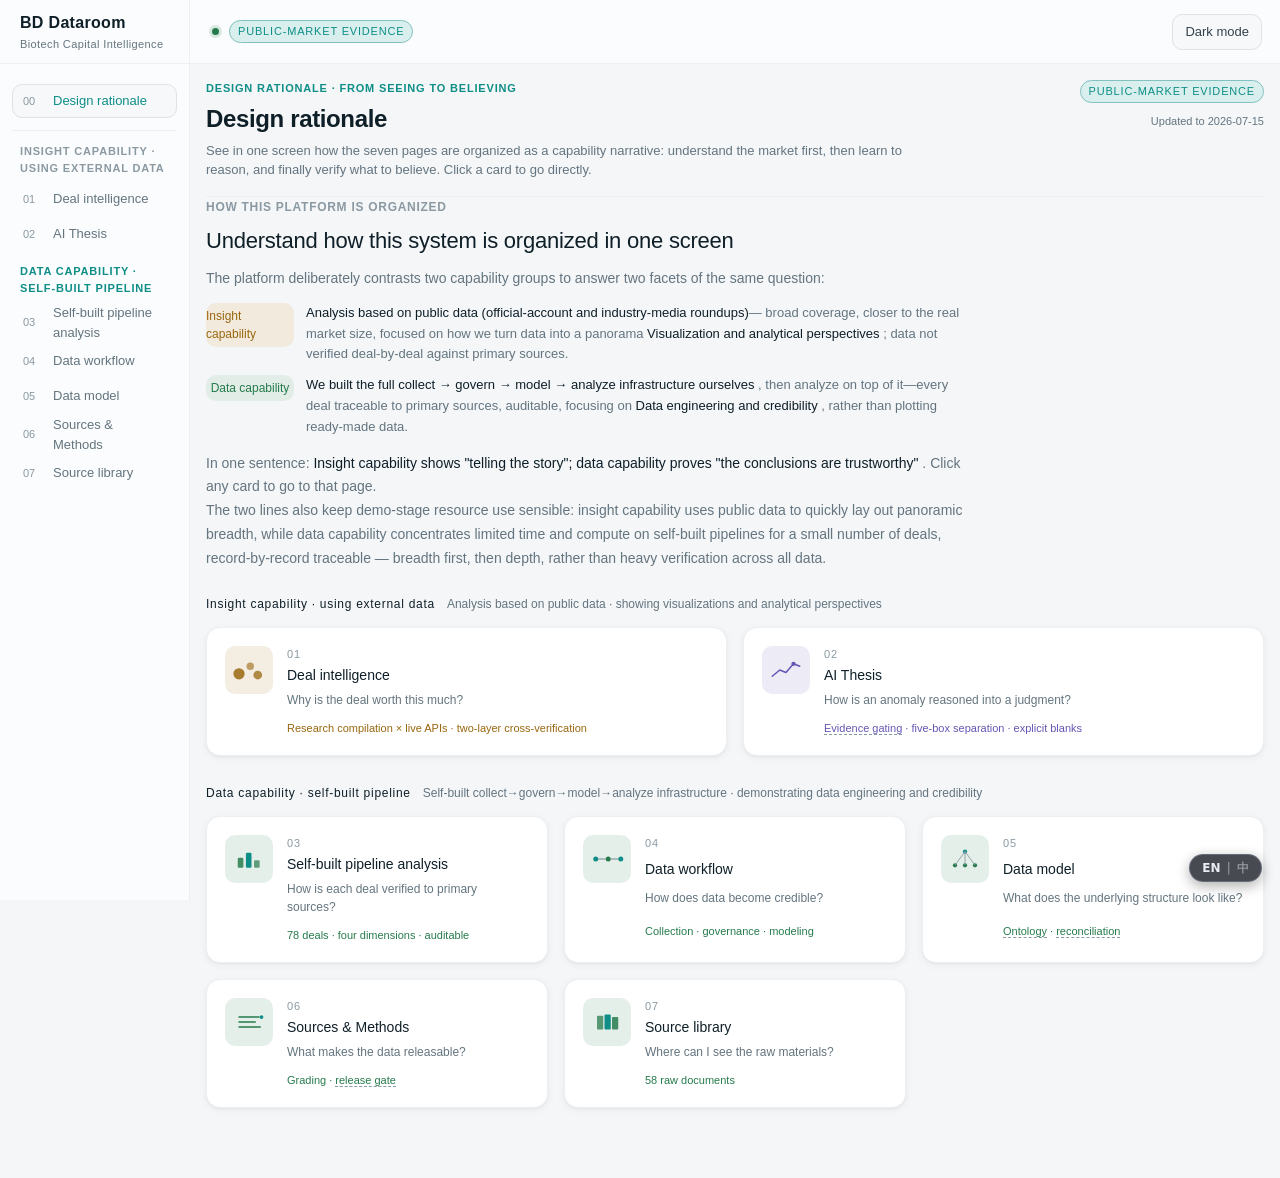
==== commit 52ce4599: "i18n: index.html bilingual EN/ZH" ====
--- a/index.html
+++ b/index.html
@@ -11002,8 +11002,8 @@
 
 (function () {
   'use strict';
-  var DICT = {"⟦W⟧ · ⟦W⟧ 年 ⟦W⟧ 笔": "⟦W⟧ · ⟦W⟧ · ⟦W⟧ deals", "⟦W⟧ 在 ⟦W⟧ 上连续出手": "⟦W⟧ repeatedly active in ⟦W⟧", "⟦W⟧ 在 ⟦W⟧ 年交易骤增": "⟦W⟧ deal activity surged in ⟦W⟧", "⟦W⟧ 在 ⟦W⟧ 年披露 ⟦W⟧ 笔交易，明显高于此前年份合计的 ⟦W⟧ 笔。": "⟦W⟧ disclosed ⟦W⟧ deals in ⟦W⟧, well above the ⟦W⟧ combined across all prior years.", "⟦W⟧ 年，⟦W⟧ / ⟦W⟧ 笔可比，结构中位：首付 ⟦W⟧%、非或有周年 ⟦W⟧%、或有里程碑 ⟦W⟧%，⟦W⟧ 笔含 Royalty": "⟦W⟧: ⟦W⟧ of ⟦W⟧ comparables, median structure: ⟦W⟧% upfront, ⟦W⟧% non-contingent anniversary, ⟦W⟧% contingent milestones, ⟦W⟧ with royalty", "⟦W⟧ 的非或有付款（Upfront + 其他非或有 ⟦W⟧）占 ⟦W⟧ headline 的 ⟦W⟧%，明显高于多数只披露小额首付的交易。": "⟦W⟧'s non-contingent payments (upfront + other non-contingent ⟦W⟧) are ⟦W⟧% of the ⟦W⟧ headline — well above most deals that disclose only a small upfront.", "⟦W⟧ 笔含销售分成 Royalty（多数仅披露存在、未披露费率）": "⟦W⟧ include a sales royalty (most disclose its existence but not the rate)", "⟦W⟧ 笔披露交易的 modality 包含 drug conjugate；该数量只描述当前 curated cohort。": "⟦W⟧ disclosed deals have a modality that includes drug conjugates; this count describes only the current curated cohort.", "⟦W⟧ 笔披露交易的资产来源被证据支持为 China，其中 ⟦W⟧ 笔为 Licensing。": "⟦W⟧ disclosed deals have asset origin supported by evidence as China, of which ⟦W⟧ are licensing deals.", "⟦W⟧（⟦W⟧ 收购/授权）headline 达 ⟦W⟧，是当前披露样本中金额最高的 China-originated 交易。": "⟦W⟧ (⟦W⟧ M&A/licensing) headline of ⟦W⟧ — the largest China-originated deal in the current disclosed sample.", "⟦W⟧，⟦W⟧ 年，⟦W⟧ 笔披露交易": "⟦W⟧, ⟦W⟧, ⟦W⟧ disclosed deals", "⟦W⟧：确定性付款占比在样本里居前": "⟦W⟧: share of certain payments ranks near the top of the sample", "\"一哥\"也被跨国大药企\"鸽\"?NewCo狂热背后,中国创新药出海三大真相": "\"Top Player\" Stood Up by Big Pharma? Three Hard Truths Behind the NewCo Frenzy in Chinese Innovative Drug Out-Licensing", "\"市场份额 / 同比\"需要一个去重的全球交易总量（分母），目前只在待授权的商业普查库里；在它接入前，全站不发布未经授权的权威市场份额（当前改用第三方公开口径做定位，见 AI Thesis）。": "\"Market share / YoY\" requires a deduplicated global deal count (the denominator), which currently resides only in a licensed commercial census database. Until it is connected, this site publishes no authoritative market share without authorization (we currently position with third-party public scopes — see AI Thesis).", "\"市场份额 / 同比\"需要一个去重的全球交易总量（分母），目前只在待授权的商业普查库里；在它接入前，全站不发布未经授权的权威市场份额（当前改用第三方公开口径做定位，见「来源与方法」页）。": "\"Market share / YoY\" requires a deduplicated global deal count (the denominator), which currently resides only in a licensed commercial census database. Until it is connected, this site publishes no authoritative market share without authorization (we currently position with third-party public scopes — see the Sources & Methods page).", "$0.8B 首付刷新当时中国 license-out 纪录，百利天恒 A 股涨停并带动整个 ADC 板块重估——市场第一次用「全球 BIC」而非「me-too 折价」给中国资产定价。": "$0.8B upfront set a new China license-out record at the time; Baili Tianheng's A-shares hit limit-up and re-rated the entire ADC sector — the first time the market priced a China-originated asset on \"global BIC\" rather than a \"me-too discount\".", "$1.25B 首付约为全球首付中位数的 20 倍，创中国资产纪录；公告后港股创新药板块整体重估，「PD-1×VEGF 赛道税」正式形成。": "$1.25B upfront — about 20× the global upfront median and a record for China-originated assets; after the announcement, the HK innovative-drug sector re-rated broadly, and the \"PD-1×VEGF track premium\" formally took shape.", "$1.25B 首付约为全球首付中位数的 26 倍，创中国资产纪录；公告后港股创新药板块整体重估，「PD-1×VEGF 赛道税」正式形成。": "$1.25B upfront — about 26× the global upfront median and a record for China-originated assets; after the announcement, the HK innovative-drug sector re-rated broadly, and the \"PD-1×VEGF track premium\" formally took shape.", "$1.2B 首付配合深度共同开发结构——市场关注点在其风险共担深度显著高于普通 license。": "$1.2B upfront paired with a deep co-development structure — the market focus was on how its risk-sharing goes well beyond a standard license.", "$12B 买临床阶段平台——按「平台+罕见病 franchise」双重定价，溢价反映递送技术的稀缺性。": "$12B for a clinical-stage platform — priced on both \"platform + rare-disease franchise,\" with the premium reflecting the scarcity of its delivery technology.", "$13B 总额绝大多数为里程碑——headline 与首付的巨大落差是「总额通胀」的极端样本。": "The vast majority of the $13B headline is milestones — the huge gap between headline and upfront is an extreme case of \"headline inflation.\"", "$14B 对应峰值销售预期 $3-5B，市场对新机制 CNS 给予高期待。": "$14B against peak-sales expectations of $3–5B — the market has high hopes for this novel-mechanism CNS asset.", "$2.1万亿": "$2.1T", "$80M 首付仅为同期赛道中位数的三分之一——反映再生元的期权式谈判策略与翰森出海通道需求的匹配。": "$80M upfront — just one-third of the concurrent track median — reflecting the fit between Regeneron's options-style negotiation strategy and Hansoh's need for an overseas channel.", "(全球份额)并置， // 让边界从纯免责声明升级为": "(global share) side by side, // upgrading the boundary from a pure disclaimer to", "(样本内结构占比)与": "(in-sample structure share) and ", "+ 人工终审确认": " + Human final review", "+ 多源交叉比对": " + Multi-source cross-check", "+ 差异 reconciliation": " + Discrepancy reconciliation", "/ 核对责任链": "/ Verification responsibility chain", "0 / 16 可比 · 中位 未披露": "0 / 16 comps · median undisclosed", "01 核心价值": "01 Core Value", "02 募投管退全景": "02 Full Raise–Invest–Manage–Exit Picture", "03 机构化三支柱": "03 Three Pillars of Institutionalization", "04 探索与验证闭环": "04 Explore-and-Validate Loop", "05 人机边界": "05 Human–Machine Boundary", "1 / 1 可比 · 中位 $2.08B": "1 / 1 comp · median $2.08B", "1 / 1 可比 · 中位 $2.1B": "1 / 1 comp · median $2.1B", "1 / 4 可比 · 中位 $3.29B": "1 / 4 comps · median $3.29B", "1 / 4 可比 · 中位 $3.3B": "1 / 4 comps · median $3.3B", "1 条已核实": "1 verified", "1 笔": "1 deal", "1 笔 · 1%": "1 deal · 1%", "10 笔": "10 deals", "100 分 ≥ 100 · 可入库": "100 pts ≥ 100 · eligible for ingestion", "104 笔为 2021–2026H1 代表性交易汇编（头部规模 + 结构代表性优先），覆盖中国出海大额交易的主要样本，但非全量库（2025 全年中国 License-out 全市场约 157 笔）；所有结论按可比口径陈述，不外推到未收录样本。": "The 104 deals are a 2021–2026H1 representative compilation (prioritizing top size and structural representativeness), covering the main sample of large China outbound deals but not the full universe (2025 China license-out market totaled ~157 deals); all conclusions are stated on a comparable-scope basis and are not extrapolated to unrecorded deals.", "104 笔公开口径 · 医药魔方 / 动脉网 / 公司公告 / Fierce Pharma 等": "104 deals, public scope · PharmaCube / VCBeat / company announcements / Fierce Pharma et al.", "104 笔汇编 · 人工归类": "104-deal compilation · manually classified", "104 笔汇编 · 人工归类（公告时点）": "104-deal compilation · manually classified (by announcement date)", "104 笔汇编按季度聚合": "104-deal compilation aggregated quarterly", "104 笔汇编背后的公开市场逻辑与启示": "Public market logic and takeaways behind the 104-deal compilation", "11 个 transform": "11 transforms", "11 笔 · 11%": "11 deals · 11%", "11 笔具名 Licensing 交易可按统一口径比较；BNT327 披露的非或有付款为 3.5B USD，占 11.1B USD headline potential 的 31.5%；FG-M701 因 combined payment 暂时排除": "11 named licensing deals are comparable on a unified scope; BNT327's disclosed non-contingent payments are $3.5B, 31.5% of the $11.1B headline potential; FG-M701 is temporarily excluded due to combined payment", "12 笔": "12 deals", "12 笔 · 12%": "12 deals · 12%", "13 个早期项目 · Co-Co 批量 · 批量授权": "13 early-stage programs · Co-Co batch · bulk licensing", "13 项": "13 items", "1357亿美元！2025中国创新药BD出海创纪录": "$135.7B! 2025 Sets a Record for Chinese Innovative Drug BD Out-Licensing", "15 / 24 交易有多份来源文档；50 条 source observations 形成 19 项字段 reconciliation": "15 of 24 deals have multiple source documents; 50 source observations feed 19 field-level reconciliations", "15 笔 · 14%": "15 deals · 14%", "15 项": "15 items", "15% 单克隆抗体": "15% monoclonal antibodies", "157 笔 / $135.7B": "157 deals / $135.7B", "157 笔 · 超美国居全球第一 · 金额约占全球一半": "157 deals · overtaking the US as world No. 1 · value roughly half of the global total", "16 条已核实": "16 verified", "16 笔 · 按总额排序": "16 deals · by total value", "16 笔 · 按总额排序 · 默认展示前 4 笔": "16 deals · by total value · showing top 4 by default", "16% 双抗 / 多抗": "16% bispecifics / multispecifics", "17 笔 · 16%": "17 deals · 16%", "17 项": "17 items", "18 笔 · 17%": "18 deals · 17%", "19 笔": "19 deals", "2 / 78 篇": "2 / 78 articles", "2 期": "Phase 2", "2 笔": "2 deals", "2 笔 · 2%": "2 deals · 2%", "2 道发布门槛当前阻断市场级结论（全球份额 / 同比）——我们不假装拥有全球普查数据。": "2 release gates currently block market-level conclusions (global share / YoY) — we do not pretend to have a global census.", "2 项待处理 · OPEN": "2 open items · OPEN", "20 分 < 100 · 仅候选": "20 pts < 100 · candidate only", "20 笔": "20 deals", "20 笔 · 19%": "20 deals · 19%", "2016 年来新高": "highest since 2016", "2021 · 免疫炎症：1 笔（11%）": "2021 · Immunology & inflammation: 1 deals (11%)", "2021 · 心血管：1 笔（11%）": "2021 · Cardiovascular: 1 deals (11%)", "2021 · 神经与 CNS：2 笔（22%）": "2021 · Neuro & CNS: 2 deals (22%)", "2021 · 罕见病：1 笔（11%）": "2021 · Rare diseases: 1 deals (11%)", "2021 · 肿瘤：4 笔（44%）": "2021 · Oncology: 4 deals (44%)", "2021 临床里程碑：22%": "2021 clinical milestones: 22%", "2021 商业化里程碑：35%": "2021 commercial milestones: 35%", "2021 年，1 / 1 笔可比，结构中位：首付 30%、非或有周年 0%、或有里程碑 70%，0 笔含 Royalty": "2021: 1 of 1 comps, median structure: upfront 30%, non-contingent anniversary 0%, contingent milestones 70%, 0 with Royalty", "2021 注册里程碑：18%": "2021 regulatory milestones: 18%", "2021 结构中位：首付 30% · 非或有周年 0% · 或有里程碑 70%": "2021 median structure: upfront 30% · non-contingent anniversary 0% · contingent milestones 70%", "2021 近期付款 ≤12 月：9%": "2021 near-term payments ≤12 mo: 9%", "2021 首付款：16%": "2021 upfront: 16%", "2021Q1：License 1 笔 · M&A 1 笔 · 总额 $9.4B": "2021Q1: License 1 M&A 1 deals · 9.4B  deals · total $", "2021Q2：License 1 笔 · M&A 0 笔 · 总额 $0.8B": "2021Q2: License 1 M&A 0 deals · 0.8B  deals · total $", "2021Q3：License 2 笔 · M&A 1 笔 · 总额 $42.5B": "2021Q3: License 2 M&A 1 deals · 42.5B  deals · total $", "2021Q4：License 1 笔 · M&A 2 笔 · 总额 $20.8B": "2021Q4: License 1 M&A 2 deals · 20.8B  deals · total $", "2021–2026 · 披露样本": "2021–2026 · disclosed sample", "2021–26H1 在华动作（代表交易）": "2021–26H1 China actions (representative deals)", "2021：612 笔交易": "2021: 612 deals", "2021：中位 15.6%（P25–P75：11.2–22.4%）": "2021: median 15.6% (P25–P75: 11.2–22.4%)", "2022 · 免疫炎症：1 笔（8%）": "2022 · Immunology & inflammation: 1 deals (8%)", "2022 · 多领域 / 平台：2 笔（17%）": "2022 · Multi-area / platform: 2 deals (17%)", "2022 · 总额 $5B · 首付占比 10.0%": "2022 · total $5B · upfront share 10.0%", "2022 · 神经与 CNS：1 笔（8%）": "2022 · Neuro & CNS: 1 deals (8%)", "2022 · 罕见病：2 笔（17%）": "2022 · Rare diseases: 2 deals (17%)", "2022 · 肿瘤：6 笔（50%）": "2022 · Oncology: 6 deals (50%)", "2022 临床里程碑：23%": "2022 clinical milestones: 23%", "2022 商业化里程碑：35%": "2022 commercial milestones: 35%", "2022 年，4 / 4 笔可比，结构中位：首付 7%、非或有周年 2%、或有里程碑 91%，0 笔含 Royalty": "2022: 4 of 4 comps, median structure: upfront 7%, non-contingent anniversary 2%, contingent milestones 91%, 0 with Royalty", "2022 注册里程碑：18%": "2022 regulatory milestones: 18%", "2022 结构中位：首付 7% · 非或有周年 2% · 或有里程碑 91%": "2022 median structure: upfront 7% · non-contingent anniversary 2% · contingent milestones 91%", "2022 近期付款 ≤12 月：9%": "2022 near-term payments ≤12 mo: 9%", "2022 首付款：15%": "2022 upfront: 15%", "2022Q1：License 1 笔 · M&A 0 笔 · 总额 $2.5B": "2022Q1: License 1 M&A 0 deals · 2.5B  deals · total $", "2022Q2：License 2 笔 · M&A 2 笔 · 总额 $18.1B": "2022Q2: License 2 M&A 2 deals · 18.1B  deals · total $", "2022Q3：License 1 笔 · M&A 2 笔 · 总额 $10.3B": "2022Q3: License 1 M&A 2 deals · 10.3B  deals · total $", "2022Q4：License 3 笔 · M&A 1 笔 · 总额 $43.5B": "2022Q4: License 3 M&A 1 deals · 43.5B  deals · total $", "2022：541 笔交易": "2022: 541 deals", "2022：中位 14.1%（P25–P75：9.8–20.1%）": "2022: median 14.1% (P25–P75: 9.8–20.1%)", "2023 · 代谢：1 笔（5%）": "2023 · Metabolic: 1 deals (5%)", "2023 · 免疫炎症：2 笔（10%）": "2023 · Immunology & inflammation: 2 deals (10%)", "2023 · 呼吸：1 笔（5%）": "2023 · Respiratory: 1 deals (5%)", "2023 · 总额 $8.4B · 首付占比 9.5%": "2023 · total $8.4B · upfront share 9.5%", "2023 · 神经与 CNS：2 笔（10%）": "2023 · Neuro & CNS: 2 deals (10%)", "2023 · 罕见病：1 笔（5%）": "2023 · Rare diseases: 1 deals (5%)", "2023 · 肿瘤：13 笔（65%）": "2023 · Oncology: 13 deals (65%)", "2023 临床里程碑：24%": "2023 clinical milestones: 24%", "2023 商业化里程碑：35%": "2023 commercial milestones: 35%", "2023 年底 FDA 获批，成为中国小分子出海商业化验证样本；其高首付结构此后被康方、三生反复刷新。": "FDA approval at end-2023 made it the proof case for commercialization of China-originated small molecules; its high-upfront structure was subsequently pushed higher by Akeso and 3SBio.", "2023 年，3 / 4 笔可比，结构中位：首付 10%、非或有周年 0%、或有里程碑 90%，0 笔含 Royalty": "2023: 3 of 4 comps, median structure: upfront 10%, non-contingent anniversary 0%, contingent milestones 90%, 0 with Royalty", "2023 注册里程碑：18%": "2023 regulatory milestones: 18%", "2023 结构中位：首付 10% · 非或有周年 0% · 或有里程碑 90%": "2023 median structure: upfront 10% · non-contingent anniversary 0% · contingent milestones 90%", "2023 近期付款 ≤12 月：10%": "2023 near-term payments ≤12 mo: 10%", "2023 首付款：13%": "2023 upfront: 13%", "2023Q1：License 2 笔 · M&A 1 笔 · 总额 $45.3B": "2023Q1: License 2 M&A 1 deals · 45.3B  deals · total $", "2023Q2：License 1 笔 · M&A 1 笔 · 总额 $12.3B": "2023Q2: License 1 M&A 1 deals · 12.3B  deals · total $", "2023Q3：License 1 笔 · M&A 1 笔 · 总额 $8.3B": "2023Q3: License 1 M&A 1 deals · 8.3B  deals · total $", "2023Q4 为百利天恒 × BMS 等集中签约的单点爆发": "2023Q4 was a one-off spike of concentrated signings such as Baili Tianheng × BMS", "2023Q4 单点爆发 → 2025 起持续高位平台": "2023Q4 one-off spike → sustained high plateau since 2025", "2023Q4：License 9 笔 · M&A 4 笔 · 总额 $80.3B": "2023Q4: License 9 M&A 4 deals · 80.3B  deals · total $", "2023年中国创新药license out交易TOP15": "2023 China Innovative Drug License-Out Deals TOP 15", "2023：489 笔交易": "2023: 489 deals", "2023：中位 12.4%（P25–P75：8.1–18.2%）": "2023: median 12.4% (P25–P75: 8.1–18.2%)", "2024 · 代谢：2 笔（13%）": "2024 · Metabolic: 2 deals (13%)", "2024 · 免疫炎症：2 笔（13%）": "2024 · Immunology & inflammation: 2 deals (13%)", "2024 · 多领域/平台：1 笔（6%）": "2024 · Multi-area/platform: 1 deals (6%)", "2024 · 心血管：2 笔（13%）": "2024 · Cardiovascular: 2 deals (13%)", "2024 · 眼科：1 笔（6%）": "2024 · Ophthalmology: 1 deals (6%)", "2024 · 神经与 CNS：1 笔（6%）": "2024 · Neuro & CNS: 1 deals (6%)", "2024 · 罕见病：1 笔（6%）": "2024 · Rare diseases: 1 deals (6%)", "2024 · 肾病：1 笔（6%）": "2024 · Renal: 1 deals (6%)", "2024 · 肿瘤：5 笔（31%）": "2024 · Oncology: 5 deals (31%)", "2024 中国创新药 out-licensing（全年·对比）": "2024 Chinese innovative drug out-licensing (full year · comparison)", "2024 临床里程碑：25%": "2024 clinical milestones: 25%", "2024 商业化里程碑：34%": "2024 commercial milestones: 34%", "2024 年 KarXT（Cobenfy）获批，验证「机制突破型」资产的大额交易逻辑；CNS 赛道随即整体回暖。": "KarXT (Cobenfy) approval in 2024 validated the big-deal logic for \"mechanism-breakthrough\" assets; the CNS track promptly re-rated.", "2024 年 Winrevair 获批后快速放量至年销 $1B+，成为大单资产并购的成功样本（对照辉瑞×Seagen 的整合阵痛）。": "Winrevair's 2024 approval ramped quickly to $1B+ annual sales, a success case for large single-asset M&A (against the integration pain of Pfizer × Seagen).", "2024 年，1 / 4 笔可比，结构中位：首付 18%、非或有周年 0%、或有里程碑 82%，0 笔含 Royalty": "2024: 1 of 4 comps, median structure: upfront 18%, non-contingent anniversary 0%, contingent milestones 82%, 0 with Royalty", "2024 注册里程碑：19%": "2024 regulatory milestones: 19%", "2024 结构中位：首付 18% · 非或有周年 0% · 或有里程碑 82%": "2024 median structure: upfront 18% · non-contingent anniversary 0% · contingent milestones 82%", "2024 近期付款 ≤12 月：10%": "2024 near-term payments ≤12 mo: 10%", "2024 首付款：12%": "2024 upfront: 12%", "2024-2025 全球交易数量下降但平均单笔金额激增": "2024–2025: global deal count fell while average deal size surged", "2024Q1：License 1 笔 · M&A 2 笔 · 总额 $11.4B": "2024Q1: License 1 M&A 2 deals · 11.4B  deals · total $", "2024Q2：License 2 笔 · M&A 2 笔 · 总额 $15.2B": "2024Q2: License 2 M&A 2 deals · 15.2B  deals · total $", "2024Q3：License 1 笔 · M&A 1 笔 · 总额 $4.5B": "2024Q3: License 1 M&A 1 deals · 4.5B  deals · total $", "2024Q4：License 5 笔 · M&A 2 笔 · 总额 $29.0B": "2024Q4: License 5 M&A 2 deals · 29.0B  deals · total $", "2024：452 笔交易": "2024: 452 deals", "2024：中位 10.8%（P25–P75：6.9–16%）": "2024: median 10.8% (P25–P75: 6.9–16%)", "2025 · 代谢：8 笔（29%）": "2025 · Metabolic: 8 deals (29%)", "2025 · 免疫炎症：1 笔（4%）": "2025 · Immunology & inflammation: 1 deals (4%)", "2025 · 呼吸：2 笔（7%）": "2025 · Respiratory: 2 deals (7%)", "2025 · 多领域 / 平台：3 笔（11%）": "2025 · Multi-area / platform: 3 deals (11%)", "2025 · 心血管：2 笔（7%）": "2025 · Cardiovascular: 2 deals (7%)", "2025 · 总额 $12.5B · 首付占比 4.0%": "2025 · total $12.5B · upfront share 4.0%", "2025 · 总额 $6.05B · 首付占比 20.7%": "2025 · total $6.05B · upfront share 20.7%", "2025 · 感染：1 笔（4%）": "2025 · Infectious diseases: 1 deals (4%)", "2025 · 神经与 CNS：2 笔（7%）": "2025 · Neuro & CNS: 2 deals (7%)", "2025 · 罕见病：2 笔（7%）": "2025 · Rare diseases: 2 deals (7%)", "2025 · 肿瘤：7 笔（25%）": "2025 · Oncology: 7 deals (25%)", "2025 中国创新药 BD 出海 1357亿美元 创纪录": "2025: Chinese innovative drug BD out-licensing hits a record $135.7B", "2025 中国创新药 out-licensing（全年）": "2025 Chinese innovative drug out-licensing (full year)", "2025 中国生物医药 重大 BD 交易 回顾 案例": "2025 China biopharma major BD deals review & cases", "2025 临床里程碑：27%": "2025 clinical milestones: 27%", "2025 医药交易 年度趋势": "2025 pharma deal annual trends", "2025 含中国中心占比 · 2021 为 17.9%": "2025 includes China-centric share · 2021 was 17.9%", "2025 商业化里程碑：33%": "2025 commercial milestones: 33%", "2025 年为 $1.3 万亿——可用资金一年 +62%": "2025: $1.3 trillion — deployable capital up 62% in one year", "2025 年全球 Ph1 行业试验中": "in 2025 global Phase 1 industry trials", "2025 年全球临床 1 期行业试验中": "in 2025 global clinical Phase 1 industry trials", "2025 年，6 / 21 笔可比，结构中位：首付 4%、非或有周年 0%、或有里程碑 96%，0 笔含 Royalty": "2025: 6 of 21 comps, median structure: upfront 4%, non-contingent anniversary 0%, contingent milestones 96%, 0 with Royalty", "2025 注册里程碑：20%": "2025 regulatory milestones: 20%", "2025 结构中位：首付 4% · 非或有周年 0% · 或有里程碑 96%": "2025 median structure: upfront 4% · non-contingent anniversary 0% · contingent milestones 96%", "2025 药品 BD 出海回顾 双抗 ADC GLP-1RA 小核酸": "2025 drug BD out-licensing review: bispecifics, ADCs, GLP-1RAs, oligos", "2025 行业申办启动 · 五年 -10%": "2025 industry-sponsored initiations · -10% over five years", "2025 近期付款 ≤12 月：11%": "2025 near-term payments ≤12 mo: 11%", "2025 首付款：9%": "2025 upfront: 9%", "2025Q1：License 4 笔 · M&A 1 笔 · 总额 $36.1B": "2025Q1: License 4 M&A 1 deals · 36.1B  deals · total $", "2025Q2：License 5 笔 · M&A 1 笔 · 总额 $28.7B": "2025Q2: License 5 M&A 1 deals · 28.7B  deals · total $", "2025Q3：License 4 笔 · M&A 3 笔 · 总额 $46.7B": "2025Q3: License 4 M&A 3 deals · 46.7B  deals · total $", "2025Q4：License 6 笔 · M&A 4 笔 · 总额 $56.6B": "2025Q4: License 6 M&A 4 deals · 56.6B  deals · total $", "2025–2026 代谢领域已贡献 12 笔，与下方「靶点热度」表互为印证": "Metabolic has contributed 12 deals in 2025–2026, cross-corroborating the \"target heat\" table below", "2025中国医药BD交易趋势总结与分析|HaoYue.Insight": "2025 China Pharma BD Deal Trends: Summary & Analysis | HaoYue.Insight", "2025中国医药授权许可BD交易年度报告重磅发布": "2025 China Pharma Licensing BD Annual Report — major release", "2025年中国生物医药企业重大BD交易回顾": "Review of major BD deals by Chinese biopharma companies in 2025", "2025年药品BD出海回顾：显著提速，关注双抗、ADC、GLP-1RA、小核酸": "2025 drug BD out-licensing review: markedly accelerating — watch bispecifics, ADCs, GLP-1RAs and oligos", "2025：418 笔交易": "2025: 418 deals", "2025：中位 8.9%（P25–P75：5.4–13.8%）": "2025: median 8.9% (P25–P75: 5.4–13.8%)", "2026 H1 China out-licensing landscape (105 deals / ~$100B, per 医药魔方). Discovery source; new publisher 医线Insight added to registry. Per-deal terms reconciled to issuer/exchange before promotion.": "2026 H1 China out-licensing landscape (105 deals / ~$100B, per PharmaCube). Discovery source; new publisher Yixian Insight added to registry. Per-deal terms reconciled to issuer/exchange before promotion.", "2026 · 代谢：4 笔（21%）": "2026 · Metabolic: 4 deals (21%)", "2026 · 免疫炎症：2 笔（11%）": "2026 · Immunology & inflammation: 2 deals (11%)", "2026 · 多领域 / 平台：3 笔（16%）": "2026 · Multi-area / platform: 3 deals (16%)", "2026 · 心血管：1 笔（5%）": "2026 · Cardiovascular: 1 deals (5%)", "2026 · 神经与 CNS：1 笔（5%）": "2026 · Neuro & CNS: 1 deals (5%)", "2026 · 肾病：1 笔（5%）": "2026 · Renal: 1 deals (5%)", "2026 · 肿瘤：7 笔（37%）": "2026 · Oncology: 7 deals (37%)", "2026 年，0 / 16 笔可比，结构中位：首付 0%、非或有周年 0%、或有里程碑 0%，0 笔含 Royalty": "2026: 0 of 16 comps, median structure: upfront 0%, non-contingent anniversary 0%, contingent milestones 0%, 0 with Royalty", "2026 结构中位：首付 0% · 非或有周年 0% · 或有里程碑 0%": "2026 median structure: upfront 0% · non-contingent anniversary 0% · contingent milestones 0%", "2026H1▲ 为半年数据": "2026H1▲ is half-year data", "2026H1▲ 为半年数据。交易数量连续第 4 年收缩，平均单笔价值五年翻倍——买方策略从「铺量」转向「重仓确定性」。另据医药魔方：2026Q1 中国出海交易 $59.6B，单季已超 2024 全年。": "2026H1▲ is half-year data. Deal count has shrunk for a fourth straight year while average deal value doubled in five — buyer strategy shifted from \"spreading bets\" to \"concentrating on certainty.\" Per PharmaCube: China outbound deals reached $59.6B in 2026Q1 alone, exceeding all of 2024.", "2026Q1：License 6 笔 · M&A 6 笔 · 总额 $78.2B": "2026Q1: License 6 M&A 6 deals · 78.2B  deals · total $", "2026Q2：License 3 笔 · M&A 3 笔 · 总额 $44.8B": "2026Q2: License 3 M&A 3 deals · 44.8B  deals · total $", "2026Q3：License 1 笔 · M&A 0 笔 · 总额 $1.8B": "2026Q3: License 1 M&A 0 deals · 1.8B  deals · total $", "2026–2028 展望": "2026–2028 outlook", "2026▲ = 截至 2026-07-17 的年内数据（半透明柱）": "2026▲ = year-to-date data as of 2026-07-17 (semi-transparent bar)", "2026▲ = 截至 2026-07-17 的年内数据（半透明柱）。试验启动衡量「管线供给」，批准数衡量「兑现出口」——两者的剪刀差即 BD 买方市场的资产库存。": "2026▲ = year-to-date data as of 2026-07-17 (semi-transparent bar). Trial initiations measure \"pipeline supply\" and approvals measure \"monetization exits\" — the gap between them is the asset inventory of the BD buyer market.", "2026▲ 为截至 7-17 的半年数据，不可与整年直接比较。ADC 五年 ×2.8，双抗 ×1.2，GLP-1 ×2.4——研发活动领先交易 12–24 个月，模态扩张曲线即未来的交易管线。": "2026▲ is half-year data through 7-17 and not directly comparable to full years. ADC ×2.8, bispecifics ×1.2, GLP-1 ×2.4 over five years — R&D activity leads deals by 12–24 months; the modality expansion curve is tomorrow's deal pipeline.", "2026上半年 BD 全景 中国 出海 交易": "2026 H1 BD panorama: China outbound deals", "2026上半年BD全景：全球Top10 BD交易，中国独占8席": "2026 H1 BD panorama: China takes 8 of the global top 10 BD deals", "21 个实体与 31 条关系构成可审计的知识图谱；数据「怎么一步步洗出来」见": "21 entities and 31 relationships form an auditable knowledge graph; how the data was \"washed step by step\" — see", "21 项": "21 items", "21% 小分子": "21% small molecules", "22 笔 · 按总额排序": "22 deals · by total value", "22 笔 · 按总额排序 · 默认展示前 4 笔": "22 deals · by total value · showing top 4 by default", "22 项": "22 items", "24 个 Asset / Portfolio 已连接 20 个 Target 与 12 个 Modality 主表；当前精选样本仍不能计算模态或靶点市场份额": "24 assets/portfolios are linked to 20 target and 12 modality master tables; the current curated sample still cannot support modality- or target-level market shares", "24 笔具名交易均至少绑定一个 T0 主来源": "All 24 named deals are bound to at least one T0 primary source", "24 笔种子中 8 笔明确 China-origin，其中 7 笔为 Licensing；1 笔 geographic-rights 仍处于高优先级复核": "Of the 24 seed deals, 8 are explicitly China-origin, of which 7 are licensing; 1 geographic-rights record remains under high-priority review", "24 项": "24 items", "25 项": "25 items", "26 笔 · 25%": "26 deals · 25%", "26 笔 · 频率最高": "26 deals · most frequent", "26H1 临床里程碑：28%": "26H1 clinical milestones: 28%", "26H1 商业化里程碑：32%": "26H1 commercial milestones: 32%", "26H1 注册里程碑：20%": "26H1 regulatory milestones: 20%", "26H1 近期付款 ≤12 月：12%": "26H1 near-term payments ≤12 mo: 12%", "26H1 首付款：8%": "26H1 upfront: 8%", "26H1：204 笔交易": "26H1: 204 deals", "26H1：中位 8.2%（P25–P75：4.9–12.6%）": "26H1: median 8.2% (P25–P75: 4.9–12.6%)", "3 / 4 可比 · 中位 $1.67B": "3 / 4 comps · median $1.67B", "3 / 4 可比 · 中位 $1.7B": "3 / 4 comps · median $1.7B", "3 期": "Phase 3", "3 笔": "3 deals", "3 笔 · 3%": "3 deals · 3%", "3.4万亿!2025全球医药交易爆了": "$340B! Global Pharma Deals Explode in 2025", "30 个月 4 笔 $25B+，全部为中国资产": "4 deals of $25B+ in 30 months, all China-originated assets", "32 笔": "32 deals", "34 核心 + 44 扩展": "34 core + 44 extended", "37 个 Organization、24 个 Asset、20 个 Target 与 12 个 Modality 已形成规范化主表": "37 organizations, 24 assets, 20 targets and 12 modalities now have normalized master tables", "38 笔公开口径 · 医药魔方 / 动脉网 / 公司公告等": "38 deals, public scope · PharmaCube / VCBeat / company announcements et al.", "4 / 4 可比 · 中位 $4.38B": "4 / 4 comps · median $4.38B", "4 / 4 可比 · 中位 $4.4B": "4 / 4 comps · median $4.4B", "4 条路径在用": "4 routes in use", "4 笔": "4 deals", "42 笔 · 40%": "42 deals · 40%", "51 组织 / 34 资产": "51 orgs / 34 assets", "54 个来源已映射，但当前只有 4 类 ACTIVE_SEED 来源": "54 sources mapped, but only 4 ACTIVE_SEED source types currently", "56 / 78 篇": "56 / 78 articles", "575 输入 → 507 接受 / 8 拒绝，每步留 rule 版本": "575 inputs → 507 accepted / 8 rejected, rule version retained at each step", "58 篇原始材料": "58 raw documents", "6 / 21 可比 · 中位 $5.74B": "6 / 21 comps · median $5.74B", "6 / 21 可比 · 中位 $5.7B": "6 / 21 comps · median $5.7B", "6 笔": "6 deals", "6 笔 · 6%": "6 deals · 6%", "6 项": "6 items", "60 秒结论 · 给决策者": "60-second takeaway · for decision-makers", "60 秒结论 → 时机 → 热点 → 定价 → 玩家 → 启示": "60-second takeaway → timing → hotspots → pricing → players → implications", "7 笔 · 7%": "7 deals · 7%", "7 项": "7 items", "7% 其他新模态": "7% other new modalities", "78 / 78 篇": "78 / 78 articles", "78 笔 · 四维 · 可审计": "78 deals · four dimensions · auditable", "8 条已核实": "8 verified", "8 笔 · 8%": "8 deals · 8%", "8 笔 · 单笔均值最高": "8 deals · highest per-deal average", "8 项": "8 items", "8% 细胞 / 基因治疗": "8% cell / gene therapy", "89 已核实": "89 verified", "9 / 19 笔": "9 / 19 deals", "9 笔": "9 deals", "9 笔 · 9%": "9 deals · 9%", "9 项": "9 items", "94 笔 / $51.9B": "94 deals / $51.9B", "95 分 ≥ 100 · 可入库": "95 pts ≥ 100 · eligible for ingestion", "98 字段": "98 fields", "98 字段级核对": "98 field-level checks", "98 条字段证据中 89 条 VERIFIED、9 条 PARTIAL": "Of 98 field-evidence records: 89 VERIFIED, 9 PARTIAL", "买方动因": "Buyer motive", "（战略缺口与 LOE 压力）、": "(strategic gap and LOE pressure), ", "市场解读": "Market read", "（定价信号与结构含义）、": "(pricing signals and structural meaning), ", "传导与验证": "Transmission & validation", "（对同赛道资产的定价外溢与事后兑现）。点击任意一行展开。": "(pricing spillover to same-track assets and ex-post delivery). Click any row to expand.", "（战略缺口与 LOE 压力，LOE = 专利到期导致的收入悬崖）、": "(strategic gap and LOE pressure; LOE = loss of exclusivity, the revenue cliff from patent expiry), ", "读图说明：三段归一化占比 + Royalty 为何只标记不入段": "How to read: three-segment normalized shares + why royalty is flagged but not segmented", "headline 金额只拆到披露粒度：首付 / 非或有周年付款 / 或有里程碑三段归一化占比。": "Headline amounts are only split to disclosed granularity: normalized three-segment shares of upfront / non-contingent anniversary payments / contingent milestones.", "销售分成（Royalty）是按销售额浮动的百分比，不构成一次性 headline 金额": "Sales royalty is a floating percentage of sales and does not constitute a one-time headline amount", "，公告普遍只披露": "; announcements generally disclose only", "全球行业申办试验启动（左轴 · 项/年）": "Global industry-sponsored trial initiations (left axis · per year)", "全球行业申办试验启动（左轴）": "Global industry-sponsored trial initiations (left axis)", "含中国中心的行业试验": "Industry trials with China sites", "含中国中心的行业试验（左轴 · 项/年）": "Industry trials with China sites (left axis · per year)", "主题、靶点或模态": "Theme, target or modality", "低": "Low", "发布方": "Publisher", "搜索": "Search", "页面导航": "Page navigation", "洞察能力展示": "insight capability on display", ">具名证据 · NAMED EVIDENCE": "NAMED EVIDENCE · NAMED EVIDENCE", ">观察到的买方意愿 · OBSERVED BUYER APPETITE · 披露样本": "OBSERVED BUYER APPETITE · OBSERVED BUYER APPETITE · disclosed sample", "ADC + 双抗合计份额 12% → 34%——新模态已从补充变主角": "Combined ADC + bispecific share 12% → 34% — new modalities have moved from sidekick to lead", "ADC + 双抗合计份额 12% → 34%；ADC+双抗占肿瘤领域交易价值份额 14% → 39%。": "Combined ADC + bispecific share 12% → 34%; ADC + bispecifics account for 14% → 39% of oncology deal value.", "ADC 与双抗占近两年肿瘤交易约 40%": "ADCs and bispecifics account for ~40% of oncology deals in the last two years", "ADC 五年扩张倍数": "ADC five-year expansion multiple", "ADC 仍是最大基本盘：占 2024 中国肿瘤 license-out 金额 56%（$19B），52% ADC 交易已是双抗 ADC": "ADC remains the largest base: 56% of 2024 China oncology license-out value ($19B); 52% of ADC deals are now bispecific ADCs", "ADC 占全球交易价值份额 7% → 18%（2021→2025），双抗 5% → 16%": "ADC share of global deal value 7% → 18% (2021→2025); bispecifics 5% → 16%", "ADC 双抗 授权交易": "ADC & bispecific licensing deals", "ADC 管线 · 肿瘤 ADC · ADC": "ADC pipeline · oncology ADC · ADC", "ADC 行业试验启动五年 ×2.9，双抗/多抗曲线同步抬升": "ADC industry-sponsored initiations ×2.9 in five years; the bispecific/multispecific curve rises in tandem", "ADC 试验启动 2021→2025（35 → 99）": "ADC trial initiations 2021→2025 (35 → 99)", "ADC+双抗占肿瘤领域交易价值份额 14% → 39%": "ADC + bispecifics account for 14% → 39% of oncology deal value", "AI + 人工双核": "AI + human dual core", "AI + 人工复核 · AI + HUMAN REVIEW · 数据清洗责任链": "AI + human review · AI + HUMAN REVIEW · data-cleaning responsibility chain", "AI Thesis 工作区": "AI Thesis workspace", "AI Thesis 说明": "About AI Thesis", "AI 与人工一致": "AI–human agreement", "AI 与人工一致 89": "AI–human agreement 89", "AI 与人工一致性分布": "AI–human agreement distribution", "AI 主动洞察 · 证据编排 · EVIDENCE-ORCHESTRATED": "Proactive AI insights · evidence orchestration · EVIDENCE-ORCHESTRATED", "AI 主动洞察入口：从异常信号进入，把事实、推断、反方假设、未知项与行动拆开，避免把生成叙事误当作事实。": "Proactive AI insight entry: start from anomaly signals and separate facts, inferences, counter-theses, unknowns and actions — so generated narrative is not mistaken for fact.", "AI 产出为汇编层分析演示，不构成投资建议": "AI output is a compilation-layer analysis demo and does not constitute investment advice", "AI 从当前主题的可比交易里，反向找出": "AI works backward from the current theme's comparable deals to find", "AI 从来源文档抽取字段与证据定位，给出初判可信度": "AI extracts fields and evidence locations from source documents and assigns an initial confidence", "AI 从来源文档抽取字段值与证据定位": "AI extracts field values and evidence locations from source documents", "AI 信号": "AI Signals", "AI 协助感知、分析、记忆与跟踪，人负责定义问题、理解语境、作出判断、建立关系、采取行动并承担责任；哪些任务由 AI 主导、哪些人机协同、哪些必须人负责，随模型能力与验证证据动态调整。": "AI assists with sensing, analysis, memory and tracking; humans define problems, understand context, make judgments, build relationships, take action and bear responsibility. Which tasks are AI-led, human-machine collaborative, or strictly human is dynamically adjusted as model capability and validation evidence evolve.", "AI 在 VC/PE": "AI in VC/PE", "AI 在 VC/PE 机构中的价值：当智能不再稀缺，真正稀缺的是吸收智能并将其机构化的能力。一份面向机构决策者的管理层简报。": "The value of AI in VC/PE firms: when intelligence is no longer scarce, what is truly scarce is the capacity to absorb intelligence and institutionalize it. A management briefing for institutional decision-makers.", "AI 在 VC/PE 机构中的价值｜演示版": "The Value of AI in VC/PE Firms | Demo", "AI 场景全景：募、投、管、退，每个阶段都有可被重构的工作": "AI scenario panorama: fundraising, investing, managing, exiting — every stage has work that can be restructured", "AI 如何把证据编排成可审计的推理": "How AI orchestrates evidence into auditable reasoning", "AI 对机构的价值有两层：提高信息处理和工作执行的效率，扩大机构持续研究、检验判断、协同行动和积累经验的能力。当智能的供给日益充沛、获取成本持续走低，稀缺的不再是智能本身，而是": "AI creates value for institutions on two levels: improving the efficiency of information processing and work execution, and expanding the capacity for sustained research, judgment testing, coordinated action and accumulated experience. As intelligence supply grows abundant and access costs keep falling, what becomes scarce is no longer intelligence itself, but", "AI 已能参与研究全流程——关键是分清它与确定性工具的分工": "AI can already participate in the full research workflow — the key is a clear division of labor with deterministic tools", "AI 带来的提升": "Gains from AI", "AI 承接": "Handled by AI", "AI 把证据编排成可审计的推理：选题 → 看答案 → 查证据，三步读完": "AI orchestrates evidence into auditable reasoning: pick a topic → read the answer → check the evidence. Three steps, done.", "AI 抽取": "AI extraction", "AI 抽取 + 人工复核，分歧不静默抹平。98 条字段核对记录中 89 条已核实、9 条部分核实。": "AI extraction + human review; disagreements are never silently smoothed over. Of 98 field-check records, 89 verified and 9 partially verified.", "AI 抽取 + 人工核对，分歧进": "AI extraction + human check; disagreements go to", "AI 抽取 + 人工核对：89 字段 AI 与人工一致，2 项分歧经人工终审解决，7 项待终审。只有通过确认的字段才进入下一层。": "AI extraction + human check: 89 fields agree between AI and humans; 2 disagreements resolved by human final review, 7 pending. Only confirmed fields advance to the next layer.", "AI 抽取后经分析师人工复核/终审，AI-人工分歧已解决": "AI-extracted, then analyst-reviewed/final-checked; AI–human disagreements resolved", "AI 抽取，人工核对，分歧进": "AI extraction, human check; disagreements go to", "AI 提供证据与选项，人完成复核、判断和行动。": "AI provides evidence and options; humans complete review, judgment and action.", "AI 摘要": "AI summary", "AI 机会与竞争影响评估": "AI opportunity & competitive impact assessment", "AI 洞察引擎": "AI insight engine", "AI 的价值有两层：提升运行效率，更重要的是放大认知生产能力": "AI's value has two layers: improving operational efficiency — more importantly, amplifying cognitive production capacity", "AI 结构化 Thesis · 示例": "AI-structured thesis · example", "AI 结构化 Thesis 示例": "AI-structured thesis example", "AI 能为机构带来什么": "What AI can bring to an institution", "AI 能为机构带来什么：当智能不再稀缺，真正稀缺的是吸收智能并将其机构化的能力。文字阅读版。": "What AI can bring to an institution: when intelligence is no longer scarce, what is truly scarce is the capacity to absorb intelligence and institutionalize it. Text version.", "AI 能为机构带来什么｜阅读版": "What AI Can Bring to an Institution | Read version", "AI 适合协助理解非结构化材料、关联信息、生成分析与调用工具；金额计算、业绩指标、日期提醒和审批状态，应由明确的计算规则、数据库与流程工具承接。组合使用这些能力，才能把灵活的分析与可核验的执行连接起来。": "AI is suited to helping understand unstructured material, connect information, generate analysis and invoke tools; amount calculations, performance metrics, date reminders and approval status should be handled by explicit calculation rules, databases and process tools. Combining these capabilities is what connects flexible analysis to verifiable execution.", "AI在募投管退四阶段的应用全景": "AI application panorama across the four stages: fundraising, investing, managing, exiting", "AZ × 石药 $18.5B / 首付 $1.2B": "AZ × CSPC $18.5B / upfront $1.2B", "AZ 从肿瘤/慢病扩展罕见病，C5 特许经营权提供高壁垒现金流。": "AZ extends from oncology/chronic disease into rare disease; the C5 franchise provides a high-barrier cash flow.", "AZ 代谢布局几乎空白，口服小分子 GLP-1 是绕开注射剂产能与专利壁垒的最佳切入点；ECC5004 是当时少数进入临床的口服小分子。": "AZ's metabolic presence is nearly blank; an oral small-molecule GLP-1 is the best entry point to bypass injectable capacity and patent barriers — ECC5004 was one of the few oral small molecules in the clinic at the time.", "AZ 在减重赛道全面落后礼来/诺和，急需「口服化+长效化」下一代资产一次性补位。": "AZ trails Eli Lilly and Novo across the weight-loss track and urgently needs next-generation \"oral + long-acting\" assets to close the gap in one move.", "AZ 补充口服小分子发现引擎；石药 AI 筛选平台在临床前阶段展现多靶点产出速度。": "AZ adds an oral small-molecule discovery engine; CSPC's AI screening platform showed multi-target throughput at the preclinical stage.", "AZ 需要双/多抗工程化平台补足 IO 组合策略；和铂 Harbour Mice 全人源平台在抗体发现上积累深。": "AZ needs a bispecific/multispecific engineering platform to complete its IO portfolio strategy; Harbour BioMed's Harbour Mice fully human platform has deep antibody-discovery accumulation.", "AZ×石药 $18.5B 刷新天花板": "AZ × CSPC $18.5B resets the ceiling", "AbbVie 后修美乐多元化押注 CNS：emraclidine（精分）+ tavapadon（帕金森）双管线。": "Post-Humira AbbVie diversifies into CNS: dual pipelines of emraclidine (schizophrenia) + tavapadon (Parkinson's).", "AbbVie 后修美乐多元化；Elahere（FRα ADC）已获批放量，附带 ADC 平台。": "Post-Humira AbbVie diversification; Elahere (FRα ADC) is approved and ramping, with an ADC platform attached.", "AbbVie 后修美乐时代需要 IO 新支柱，且在 PD-1×VEGF 赛道已是 Top 20 中最后进场的买方之一。": "Post-Humira AbbVie needs a new IO pillar, and on the PD-1×VEGF track it is already one of the last top-20 buyers to enter.", "AbbVie：4 笔，已披露非或有现金 $10.1B": "AbbVie: 4 deals, disclosed non-contingent cash $10.1B", "Action / 建议行动": "Action / Suggested actions", "Aggregator landscape article (动脉智库 statistics; figures not primary-sourced per-deal). Used as Discovery only; each deal term must be reconciled to issuer/exchange filings before promotion.": "Aggregator landscape article (Dongmai Think Tank statistics; figures not primary-sourced per deal). Used as Discovery only; each deal term must be reconciled to issuer/exchange filings before promotion.", "Allogeneic CAR-T cell therapy，2021 年，0 笔披露交易": "Allogeneic CAR-T cell therapy+, 2021, 0 disclosed deals", "Allogeneic CAR-T cell therapy，2022 年，0 笔披露交易": "Allogeneic CAR-T cell therapy+, 2022, 0 disclosed deals", "Allogeneic CAR-T cell therapy，2023 年，0 笔披露交易": "Allogeneic CAR-T cell therapy+, 2023, 0 disclosed deals", "Allogeneic CAR-T cell therapy，2024 年，1 笔披露交易": "Allogeneic CAR-T cell therapy+, 2024, 1 disclosed deals", "Allogeneic CAR-T cell therapy，2025 年，0 笔披露交易": "Allogeneic CAR-T cell therapy+, 2025, 0 disclosed deals", "Allogeneic CAR-T cell therapy，2026 年，0 笔披露交易": "Allogeneic CAR-T cell therapy+, 2026, 0 disclosed deals", "Anthropic：Agents for Financial Services，2026 年 5 月": "Anthropic: Agents for Financial Services, 2026-5", "Antibody-drug conjugate，2021 年，0 笔披露交易": "Antibody-drug conjugate+, 2021, 0 disclosed deals", "Antibody-drug conjugate，2022 年，1 笔披露交易": "Antibody-drug conjugate+, 2022, 1 disclosed deals", "Antibody-drug conjugate，2023 年，5 笔披露交易": "Antibody-drug conjugate+, 2023, 5 disclosed deals", "Antibody-drug conjugate，2024 年，0 笔披露交易": "Antibody-drug conjugate+, 2024, 0 disclosed deals", "Antibody-drug conjugate，2025 年，3 笔披露交易": "Antibody-drug conjugate+, 2025, 3 disclosed deals", "Antibody-drug conjugate，2026 年，1 笔披露交易": "Antibody-drug conjugate+, 2026, 1 disclosed deals", "AstraZeneca：4 笔，已披露非或有现金 $2.11B": "AstraZeneca: 4 deals, disclosed non-contingent cash $2.11B", "AstraZeneca：4 笔，已披露非或有现金 $2.1B": "AstraZeneca: 4 deals, disclosed non-contingent cash $2.1B", "BD 交易的疾病领域分布：占比与年度构成": "Disease-area distribution of BD deals: shares and annual composition", "BD 已从「增长选项」变成「生存方式」": "BD has gone from \"growth option\" to \"way of life\"", "BD 总额破千亿 创新药 行情": "BD headline tops $100B — innovative drug market rally", "BD 资产的开发阶段结构：License 买早期，M&A 买确定": "Development-stage structure of BD assets: licensing buys early, M&A buys certainty", "BD咪咪子": "BD Mimi", "BD咪咪子（1）": "BD Mimi（1）", "BD总额破千亿！医药反攻行情全面升级": "BD headline tops $100B! Pharma rally escalates across the board", "BIO 2026 参会公司 BD 供需结构": "BD supply-demand structure of BIO 2026 attendees", "BIO 2026：5391家公司告诉我们，全球生物医药BD在争什么": "BIO 2026: 5,391 companies tell us what global biopharma BD is competing for", "BLOCKED 信号不得携带预测": "BLOCKED signals must not carry predictions", "BLOCKED：Blocked：数据或证据不足以支撑该结论，系统显式留白并写明还缺哪条数据线，而非编个估算值。": "BLOCKED: data or evidence is insufficient to support the conclusion; the system explicitly leaves a blank and states which data line is missing, rather than fabricating an estimate.", "BMS × 百利天恒 BL-B01D1": "BMS × Baili Tianheng BL-B01D1", "BMS 专利悬崖下寻找非肿瘤第二曲线；KarXT 毒蕈碱机制是精神分裂领域数十年首个新机制。": "BMS seeks a non-oncology second curve under its patent cliff; KarXT's muscarinic mechanism is the first new mechanism in schizophrenia in decades.", "BMS 专利悬崖敞口 Top 20 最大（O 药/Eliquis/Revlimid 三连），需要重建整个管线漏斗而非单点补强。": "BMS has the largest patent-cliff exposure in the top 20 (Opdivo / Eliquis / Revlimid in sequence) and needs to rebuild its entire pipeline funnel, not just patch single points.", "BMS 单笔均值最高（$19B / 8 笔）——缺口最大的买家出手最重": "BMS has the highest per-deal average ($19B / 8 deals) — the buyer with the biggest gap swings the heaviest", "BMS 在 O 药与 Revlimid 双重 LOE 压力下急需肿瘤新支柱；BL-B01D1 是全球首个双抗 ADC，在 EGFR 突变 NSCLC 后线展现 BIC 潜力。": "Under dual LOE pressure from Opdivo and Revlimid, BMS urgently needs a new oncology pillar; BL-B01D1 is the world's first bispecific ADC, showing BIC potential in later-line EGFR-mutant NSCLC.", "BMS×BioNTech 50:50 共担；武田×信达 60/40": "BMS × BioNTech 50:50 sharing; Takeda × Innovent 60/40", "BMS：未披露": "BMS: undisclosed", "BNT327 交易": "BNT327 deal", "BNT327 合作披露 1.5B USD upfront、2.0B USD 非或有周年付款和最高 7.6B USD milestones": "The BNT327 collaboration discloses $1.5B upfront, $2.0B non-contingent anniversary payments and up to $7.6B in milestones", "BNT327 披露 ⟦W⟧B USD Upfront 与 ⟦W⟧B USD 其他非或有付款，非或有付款占 headline potential 的 ⟦W⟧%。": "BNT327 discloses $⟦W⟧B upfront and $⟦W⟧B other non-contingent payments; non-contingent payments are ⟦W⟧% of headline potential.", "BNT327 披露 1.5B USD Upfront 与 2B USD 其他非或有付款，非或有付款占 headline potential 的 31.5%。": "BNT327 discloses $1.5B upfront and $2B other non-contingent payments; non-contingent payments are 31.5% of headline potential.", "BNT327 的已披露非或有付款占 11.1B USD headline potential 的 31.5%": "BNT327's disclosed non-contingent payments are 31.5% of the $11.1B headline potential", "BNT327 经济条款不可用。": "BNT327 economic terms unavailable.", "Bain M&A Report 2026（TSR 对比）· IQVIA Biopharma M&A Outlook 2026（中国资产占比 40%、平均单笔价值）· DealForma（交易结构/模态/地域口径）· William Blair Q1 2025 Review（首付中位数 $47M 与 IQR 区间）· 医药魔方 NextPharma（2025 中国 License-out $135.7B 全球第一、首付款 $70 亿 +226% 首超一级市场融资、摘青苗 68–70%、NewCo 14 起、2026Q1 $59.6B）· 摩根士丹利（研发差距 3.7 年、成本 36–40%、入组 1.5–2.5×）· 公司公告（辉瑞×三生、AZ×石药、GSK×恒瑞等）。宏观锚点校准自公开来源，标的级明细为演示合成数据；不构成投资建议。": "Bain M&A Report 2026 (TSR comparison) · IQVIA Biopharma M&A Outlook 2026 (China-asset share 40%, average deal value) · DealForma (deal structure/modality/region scope) · William Blair Q1 2025 Review (upfront median $47M and IQR) · PharmaCube NextPharma (2025 China license-out $135.7B, world No. 1; upfronts $7.0B +226%, surpassing VC financing for the first time; early-stage \"cherry-picking\" 68–70%; 14 NewCos; 2026Q1 $59.6B) · Morgan Stanley (R&D gap 3.7 years, cost 36–40%, enrollment 1.5–2.5×) · company announcements (Pfizer × 3SBio, AZ × CSPC, GSK × Hengrui et al.). Macro anchors calibrated from public sources; deal-level detail is synthetic demo data; not investment advice.", "Bain M&A Report 2026：连续小额并购者年均 TSR 24%，是孤注一掷型（6%）的 4 倍——「程序化并购」是过去五年唯一被验证的超额收益策略。典型连续收购者：礼来、诺华、强生（年均多笔中小型 BD，围绕核心治疗领域补管线）；超大并购型：辉瑞（Seagen $43B）、安进（Horizon $27.8B）、AZ（Alexion $39B）——SVB Leerink 口径下超大并购后 3 年 TSR 中位数为负。": "Bain M&A Report 2026: frequent small-cap acquirers average 24% annual TSR — 4× the bet-it-all type (6%) — \"programmatic M&A\" is the only alpha strategy validated over the past five years. Typical serial acquirers: Eli Lilly, Novartis, J&J (multiple mid-small BD deals a year around core therapy areas); mega-merger type: Pfizer (Seagen $43B), Amgen (Horizon $27.8B), AZ (Alexion $39B) — under SVB Leerink's scope, median 3-year TSR after mega-mergers is negative.", "BioNTech 新冠现金急需转化为肿瘤管线，「mRNA+ADC」叙事需要外部平台；映恩 DITAC 平台性价比突出。": "BioNTech's COVID cash urgently needs conversion into an oncology pipeline; the \"mRNA + ADC\" narrative requires an external platform; Duality's DITAC platform stood out for value.", "BioNTech 此后连续加仓（普米斯 BNT327、映恩后续资产），映恩 2025 年港股 IPO 火爆——平台型公司的估值兑现路径被打通。": "BioNTech kept adding afterward (Biotheus/BNT327, follow-on Duality assets), and Duality's 2025 HK IPO was red-hot — the valuation-realization path for platform companies was opened.", "BioNTech：2 笔，已披露非或有现金 $970M": "BioNTech: 2 deals, disclosed non-contingent cash $970M", "Biohaven 出售 CGRP 业务给辉瑞后转型肿瘤，需要即插即用的 ADC 平台与管线。": "After selling its CGRP business to Pfizer, Biohaven pivoted to oncology and needed a plug-and-play ADC platform and pipeline.", "Bispecific ADC，2021 年，0 笔披露交易": "Bispecific ADC+, 2021, 0 disclosed deals", "Bispecific ADC，2022 年，0 笔披露交易": "Bispecific ADC+, 2022, 0 disclosed deals", "Bispecific ADC，2023 年，0 笔披露交易": "Bispecific ADC+, 2023, 0 disclosed deals", "Bispecific ADC，2024 年，1 笔披露交易": "Bispecific ADC+, 2024, 1 disclosed deals", "Bispecific ADC，2025 年，2 笔披露交易": "Bispecific ADC+, 2025, 2 disclosed deals", "Bispecific ADC，2026 年，1 笔披露交易": "Bispecific ADC+, 2026, 1 disclosed deals", "Bispecific antibody-drug conjugate，2021 年，0 笔披露交易": "Bispecific antibody-drug conjugate+, 2021, 0 disclosed deals", "Bispecific antibody-drug conjugate，2022 年，0 笔披露交易": "Bispecific antibody-drug conjugate+, 2022, 0 disclosed deals", "Bispecific antibody-drug conjugate，2023 年，1 笔披露交易": "Bispecific antibody-drug conjugate+, 2023, 1 disclosed deals", "Bispecific antibody-drug conjugate，2024 年，0 笔披露交易": "Bispecific antibody-drug conjugate+, 2024, 0 disclosed deals", "Bispecific antibody-drug conjugate，2025 年，0 笔披露交易": "Bispecific antibody-drug conjugate+, 2025, 0 disclosed deals", "Bispecific antibody-drug conjugate，2026 年，0 笔披露交易": "Bispecific antibody-drug conjugate+, 2026, 0 disclosed deals", "Bispecific antibody，2021 年，0 笔披露交易": "Bispecific antibody+, 2021, 0 disclosed deals", "Bispecific antibody，2022 年，1 笔披露交易": "Bispecific antibody+, 2022, 1 disclosed deals", "Bispecific antibody，2023 年，0 笔披露交易": "Bispecific antibody+, 2023, 0 disclosed deals", "Bispecific antibody，2024 年，2 笔披露交易": "Bispecific antibody+, 2024, 2 disclosed deals", "Bispecific antibody，2025 年，4 笔披露交易": "Bispecific antibody+, 2025, 4 disclosed deals", "Bispecific antibody，2026 年，2 笔披露交易": "Bispecific antibody+, 2026, 2 disclosed deals", "Blocked（待数据源）· 1": "Blocked (awaiting data source) · 1", "Bristol Myers Squibb：3 笔，已披露非或有现金 $18.3B": "Bristol Myers Squibb+: 3 deals, disclosed non-contingent cash $18.3B", "Bull / Base / Bear 条件情景": "Bull / Base / Bear conditional scenarios", "CAR-T cell therapy，2021 年，0 笔披露交易": "CAR-T cell therapy+, 2021, 0 disclosed deals", "CAR-T cell therapy，2022 年，1 笔披露交易": "CAR-T cell therapy+, 2022, 1 disclosed deals", "CAR-T cell therapy，2023 年，0 笔披露交易": "CAR-T cell therapy+, 2023, 0 disclosed deals", "CAR-T cell therapy，2024 年，0 笔披露交易": "CAR-T cell therapy+, 2024, 0 disclosed deals", "CAR-T cell therapy，2025 年，0 笔披露交易": "CAR-T cell therapy+, 2025, 0 disclosed deals", "CAR-T cell therapy，2026 年，0 笔披露交易": "CAR-T cell therapy+, 2026, 0 disclosed deals", "CAR-T/基因": "CAR-T/gene therapy", "CART-ddBCMA 的非或有付款（Upfront + 其他非或有 325M）占 325M headline 的 100.0%，明显高于多数只披露小额首付的交易。": "CART-ddBCMA's non-contingent payments (upfront + other non-contingent $325M) are 100.0% of the $325M headline — well above most deals that disclose only a small upfront.", "CART-ddBCMA：确定性付款占比在样本里居前": "CART-ddBCMA: share of certain payments ranks near the top of the sample", "CGRP 偏头痛 · CGRP · 小分子": "CGRP migraine · CGRP · small molecule", "CGRP 赛道整合完成（艾伯维/礼来/辉瑞三分）；Biohaven 用回笼资金转身做了启德 ADC 交易。": "CGRP track consolidation completed (AbbVie/Eli Lilly/Pfizer three-way split); Biohaven used the returned capital to pivot into the Qide ADC deal.", "CGRP 赛道整合完成（艾伯维/礼来/辉瑞三分）；Biohaven 用回笼资金转身做了启德 ADC 交易（MW-014）。": "CGRP track consolidation completed (AbbVie/Eli Lilly/Pfizer three-way split); Biohaven used the returned capital to pivot into the Inspira ADC deal (MW-014).", "CNS 管线 · 神经 · 小分子": "CNS pipeline · neuro · small molecule", "CNS 递送破局点，早期溢价": "CNS delivery breakthrough point — early-stage premium", "COPD · 呼吸 · 小分子": "COPD · respiratory · small molecule", "CSPC (巨石生物) x Radiance 2025-02-19 SYS6005 (ROR1 ADC); claimed upfront $15M, dev milestones u003c=$150M + sales u003c=$1.075B, total u003c=$1.24B": "CSPC (Jushi Bio) x Radiance 2025-02-19 SYS6005 (ROR1 ADC); claimed upfront $15M, dev milestones <=$150M + sales <=$1.075B, total <=$1.24B", "CT.gov + openFDA 实时 · 下篇「宏观脉冲」": "CT.gov + openFDA live · Part II \"Macro Pulse\"", "CT.gov · 6 模态 × 6 年": "CT.gov · 6 modalities × 6 years", "CT.gov · 客户端聚合": "CT.gov · client-side aggregation", "CT.gov · 近 12 月新进后期": "CT.gov · new late-stage entrants in the last 12 months", "CT.gov · 近 24 月 vs 前 24 月": "CT.gov · last 24 months vs prior 24 months", "CT.gov 实时 · 下篇「交易标的雷达」": "CT.gov live · Part II \"Deal Target Radar\"", "CT.gov 实时 · 下篇「地域崛起」": "CT.gov live · Part II \"Geographic Rise\"", "CT.gov 实时 · 下篇「模态流向」": "CT.gov live · Part II \"Modality Flows\"", "CT.gov 实时 · 下篇「靶点热度」": "CT.gov live · Part II \"Target Heat\"", "Caplyta · CNS · 小分子": "Caplyta · CNS · small molecule", "Carmot 整合后仍需口服管线补位；2027 起 SGLT2 专利敞口扩大，现金充裕": "Post-Carmot integration still needs oral pipeline additions; SGLT2 patent exposure widens from 2027, cash-rich", "China-origin 占跨国药企早期许可交易近 30%": "China-origin assets account for nearly 30% of MNC early-stage licensing deals", "China-origin 等创新资产如何跨境流动并影响投资价值？": "How do China-origin innovative assets flow across borders and affect investment value?", "Circular RNA platform，2021 年，0 笔披露交易": "Circular RNA platform+, 2021, 0 disclosed deals", "Circular RNA platform，2022 年，1 笔披露交易": "Circular RNA platform+, 2022, 1 disclosed deals", "Circular RNA platform，2023 年，0 笔披露交易": "Circular RNA platform+, 2023, 0 disclosed deals", "Circular RNA platform，2024 年，0 笔披露交易": "Circular RNA platform+, 2024, 0 disclosed deals", "Circular RNA platform，2025 年，0 笔披露交易": "Circular RNA platform+, 2025, 0 disclosed deals", "Circular RNA platform，2026 年，0 笔披露交易": "Circular RNA platform+, 2026, 0 disclosed deals", "Claudin18.2 在胃癌人群基数大，AZ 缺少消化道肿瘤 ADC 布局；CMG901 是当时进度最快的同靶点 ADC。": "Claudin18.2 has a large gastric-cancer population base; AZ lacks GI-tumor ADC coverage; CMG901 was the most advanced ADC against the same target at the time.", "ClinicalTrials.gov 实时": "ClinicalTrials.gov live", "Co-Co 共同开发结构让恒瑞保留更大长期价值——市场按 R&D 联盟而非 license 解读，从「卖资产」升级为「共建管线」。": "The Co-Co co-development structure lets Hengrui retain more long-term value — the market reads it as an R&D alliance rather than a license, upgrading from \"selling assets\" to \"co-building a pipeline.\"", "Co-Co 批量": "Co-Co batch", "Conclusion / 结论": "Conclusion", "Contents / 目录": "Contents", "Counter-thesis / 反方假设": "Counter-thesis", "D-2025-002 中纳入 analytical sum 的非或有付款占披露 headline potential 的比例": "Share of disclosed headline potential from non-contingent payments included in the analytical sum for D-2025-002", "DDQ 与定制问答": "DDQs and custom Q&A", "DS-8201 后继者竞争": "DS-8201 successor competition", "DealForma · IQVIA 合成": "DealForma · IQVIA synthesis", "DealForma · 公司公告": "DealForma · company announcements", "DealForma 口径": "DealForma scope", "DealForma 口径 · 汇编层": "DealForma scope · compilation layer", "DealForma 合成": "DealForma synthesis", "DealForma 合成 · 2024–2025 聚合": "DealForma synthesis · 2024–2025 aggregate", "Direct Comp：直接可比：模态、靶点、阶段等关键维度足够接近、可用于估值锚定的同类交易。": "Direct Comp (direct comparable): a transaction close enough on key dimensions — modality, target, stage — to serve as a valuation anchor.", "Discovered via active WeChat/professional-media search (DISC-017/018/019). Cross-ref: 人民日报健康客户端. China-out NewCo co-development. Claimed values pending primary reconciliation; NOT written to canonical deals.": "Discovered via active WeChat/professional-media search (DISC-017/018/019). Cross-ref: People's Daily Health. China-out NewCo co-development. Claimed values pending primary reconciliation; NOT written to canonical deals.", "Discovered via active WeChat/professional-media search (DISC-017/018/019). Cross-ref: 人民日报健康客户端. China-out NewCo; smaller deal. Claimed values pending primary reconciliation; NOT written to canonical deals.": "Discovered via active WeChat/professional-media search (DISC-017/018/019). Cross-ref: People's Daily Health. China-out NewCo; smaller deal. Claimed values pending primary reconciliation; NOT written to canonical deals.", "Discovered via active WeChat/professional-media search (DISC-017/018/019). Cross-ref: 人民日报健康客户端; 医药魔方. China-out NewCo; headline figure inconsistent across sources ($2.4B vs $24.7B) — MUST reconcile. Claimed values pending primary reconciliation; NOT written to canonical deals.": "Discovered via active WeChat/professional-media search (DISC-017/018/019). Cross-ref: People's Daily Health; PharmaCube. China-out NewCo; headline figure inconsistent across sources ($2.4B vs $24.7B) — MUST reconcile. Claimed values pending primary reconciliation; NOT written to canonical deals.", "Discovered via active WeChat/professional-media search (DISC-017/018/019). Cross-ref: 元生创投/bioventure. License-IN (Shionogi->China rights to EOC) — direction differs from license-out cohort; tag for scope. Claimed values pending primary reconciliation; NOT written to canonical deals.": "Discovered via active WeChat/professional-media search (DISC-017/018/019). Cross-ref: Oriza Ventures/bioventure. License-IN (Shionogi->China rights to EOC) — direction differs from license-out cohort; tag for scope. Claimed values pending primary reconciliation; NOT written to canonical deals.", "Discovered via active WeChat/professional-media search (DISC-017/018/019). Cross-ref: 医药魔方 bydrug. China-out metabolic tri-agonist. Claimed values pending primary reconciliation; NOT written to canonical deals.": "Discovered via active WeChat/professional-media search (DISC-017/018/019). Cross-ref: PharmaCube ByDrug. China-out metabolic tri-agonist. Claimed values pending primary reconciliation; NOT written to canonical deals.", "Discovered via active WeChat/professional-media search (DISC-017/018/019). Cross-ref: 医药魔方 bydrug. China-out siRNA; second Argo-Novartis collaboration. Claimed values pending primary reconciliation; NOT written to canonical deals.": "Discovered via active WeChat/professional-media search (DISC-017/018/019). Cross-ref: PharmaCube ByDrug. China-out siRNA; second Argo-Novartis collaboration. Claimed values pending primary reconciliation; NOT written to canonical deals.", "Discovered via active WeChat/professional-media search (DISC-017/018/019). Cross-ref: 医药魔方. SAME event as D-2023-002; register to reconcile upfront/near-term atomic split, NOT a new deal. Claimed values pending primary reconciliation; NOT written to canonical deals.": "Discovered via active WeChat/professional-media search (DISC-017/018/019). Cross-ref: PharmaCube. SAME event as D-2023-002; register to reconcile upfront/near-term atomic split, NOT a new deal. Claimed values pending primary reconciliation; NOT written to canonical deals.", "Discovered via active WeChat/professional-media search (DISC-017/018/019). Cross-ref: 医药魔方; 大成研究. China-out TCE for autoimmune. Distinct from existing D-2025-007 (Harbour x AstraZeneca). Claimed values pending primary reconciliation; NOT written to canonical deals.": "Discovered via active WeChat/professional-media search (DISC-017/018/019). Cross-ref: PharmaCube; Dacheng Research. China-out TCE for autoimmune. Distinct from existing D-2025-007 (Harbour x AstraZeneca). Claimed values pending primary reconciliation; NOT written to canonical deals.", "Discovered via active WeChat/professional-media search (DISC-017/018/019). Cross-ref: 大成研究. China-out Phase III asset; upfront not stated in source, needs primary. Claimed values pending primary reconciliation; NOT written to canonical deals.": "Discovered via active WeChat/professional-media search (DISC-017/018/019). Cross-ref: Dacheng Research. China-out Phase III asset; upfront not stated in source, needs primary. Claimed values pending primary reconciliation; NOT written to canonical deals.", "Discovered via active WeChat/professional-media search (DISC-017/018/019). Cross-ref: 大成研究; 医药魔方; 人民日报健康客户端. China-out ADC via NewCo(Avenzo). Claimed values pending primary reconciliation; NOT written to canonical deals.": "Discovered via active WeChat/professional-media search (DISC-017/018/019). Cross-ref: Dacheng Research; PharmaCube; People's Daily Health. China-out ADC via NewCo(Avenzo). Claimed values pending primary reconciliation; NOT written to canonical deals.", "Discovered via active WeChat/professional-media search (DISC-017/018/019). Cross-ref: 生物药大时代; 医药魔方. China-out ADC. Claimed values pending primary reconciliation; NOT written to canonical deals.": "Discovered via active WeChat/professional-media search (DISC-017/018/019). Cross-ref: Biologics Era; PharmaCube. China-out ADC. Claimed values pending primary reconciliation; NOT written to canonical deals.", "Discovered via active WeChat/professional-media search (DISC-017/018/019). Cross-ref: 石药公告; 生物药大时代. China-out ADC; issuer announcement referenced. Claimed values pending primary reconciliation; NOT written to canonical deals.": "Discovered via active WeChat/professional-media search (DISC-017/018/019). Cross-ref: CSPC announcement; Biologics Era. China-out ADC; issuer announcement referenced. Claimed values pending primary reconciliation; NOT written to canonical deals.", "Discovered via active WeChat/professional-media search (DISC-017/018/019). Cross-ref: 药渡; 生物药大时代. China-out platform+asset; very large headline (platform-wide), needs careful scope reconciliation. Claimed values pending primary reconciliation; NOT written to canonical deals.": "Discovered via active WeChat/professional-media search (DISC-017/018/019). Cross-ref: Pharmadoc; Biologics Era. China-out platform+asset; very large headline (platform-wide), needs careful scope reconciliation. Claimed values pending primary reconciliation; NOT written to canonical deals.", "Discovered via 动脉网 2026 H1 BD landscape (DISC-013). Cross-ref found: AstraZeneca PR 2026-01-30; 经济观察报; pharmexec; VCBeat. NEW deal (not the existing 2025-06 D-2025-006). 2026 H1 in-range if dataset time window extends to 2026 H1. Figures remain claimed values pending primary reconciliation; NOT written to canonical deals.": "Discovered via VCBeat 2026 H1 BD landscape (DISC-013). Cross-ref found: AstraZeneca PR 2026-01-30; Economic Observer; pharmexec; VCBeat. NEW deal (not the existing 2025-06 D-2025-006). 2026 H1 in-range if dataset time window extends to 2026 H1. Figures remain claimed values pending primary reconciliation; NOT written to canonical deals.", "Discovered via 动脉网 2026 H1 BD landscape (DISC-013). Cross-ref found: DCAT Value Chain Insights (cites AbbVie/RemeGen); VCBeat. Phase II asset; combination potential with AbbVie ADCs. Figures remain claimed values pending primary reconciliation; NOT written to canonical deals.": "Discovered via VCBeat 2026 H1 BD landscape (DISC-013). Cross-ref found: DCAT Value Chain Insights (cites AbbVie/RemeGen); VCBeat. Phase II asset; combination potential with AbbVie ADCs. Figures remain claimed values pending primary reconciliation; NOT written to canonical deals.", "Discovered via 动脉网 2026 H1 BD landscape (DISC-013). Cross-ref found: DCAT Value Chain Insights (cites Sanofi); 动脉网. Marketed product (NMPA approved 2026-02) - \"harvest\" type license-out. Figures remain claimed values pending primary reconciliation; NOT written to canonical deals.": "Discovered via VCBeat 2026 H1 BD landscape (DISC-013). Cross-ref found: DCAT Value Chain Insights (cites Sanofi); VCBeat. Marketed product (NMPA approved 2026-02) - \"harvest\" type license-out. Figures remain claimed values pending primary reconciliation; NOT written to canonical deals.", "Discovered via 动脉网 2026 H1 BD landscape (DISC-013). Cross-ref found: DCAT Value Chain Insights; VCBeat (cites BMS/Hengrui). Bidirectional: BMS gets 4 Hengrui onco/heme + 5 co-dev; Hengrui gets 4 BMS immunology (Greater China). Distinct from existing D-2025-005 GSK x Hengrui. Figures remain claimed values pending primary reconciliation; NOT written to canonical deals.": "Discovered via VCBeat 2026 H1 BD landscape (DISC-013). Cross-ref found: DCAT Value Chain Insights; VCBeat (cites BMS/Hengrui). Bidirectional: BMS gets 4 Hengrui onco/heme + 5 co-dev; Hengrui gets 4 BMS immunology (Greater China). Distinct from existing D-2025-005 GSK x Hengrui. Figures remain claimed values pending primary reconciliation; NOT written to canonical deals.", "Discovered via 动脉网 2026 H1 BD landscape (DISC-013). Cross-ref found: VCBeat (cites Lilly/Innovent). Second Innovent mega-deal in H1 2026. Figures remain claimed values pending primary reconciliation; NOT written to canonical deals.": "Discovered via VCBeat 2026 H1 BD landscape (DISC-013). Cross-ref found: VCBeat (cites Lilly/Innovent). Second Innovent mega-deal in H1 2026. Figures remain claimed values pending primary reconciliation; NOT written to canonical deals.", "Discovered via 动脉网 2026 H1 BD landscape (DISC-013). Cross-ref found: VCBeat (cites Pfizer/Innovent); currentpartnering. Novel-payload ADC + multispecific antibodies; tiered rights model. Figures remain claimed values pending primary reconciliation; NOT written to canonical deals.": "Discovered via VCBeat 2026 H1 BD landscape (DISC-013). Cross-ref found: VCBeat (cites Pfizer/Innovent); currentpartnering. Novel-payload ADC + multispecific antibodies; tiered rights model. Figures remain claimed values pending primary reconciliation; NOT written to canonical deals.", "Discovered via 动脉网 2026 H1 BD landscape (DISC-013). Cross-ref found: currentpartnering (cites Madrigal PR); VCBeat. GalNAc-siRNA platform (RiboGalSTAR); IND-enabling in 2026. Figures remain claimed values pending primary reconciliation; NOT written to canonical deals.": "Discovered via VCBeat 2026 H1 BD landscape (DISC-013). Cross-ref found: currentpartnering (cites Madrigal PR); VCBeat. GalNAc-siRNA platform (RiboGalSTAR); IND-enabling in 2026. Figures remain claimed values pending primary reconciliation; NOT written to canonical deals.", "Discovered via 动脉网 2026 H1 BD landscape (DISC-013). Cross-ref found: 动脉网 (aggregator). One of Insilico multiple 2025-2026 out-licensing deals (Lilly/Servier/SK/Takeda cumulative ~$7B). Figures remain claimed values pending primary reconciliation; NOT written to canonical deals.": "Discovered via VCBeat 2026 H1 BD landscape (DISC-013). Cross-ref found: VCBeat (aggregator). One of Insilico multiple 2025-2026 out-licensing deals (Lilly/Servier/SK/Takeda cumulative ~$7B). Figures remain claimed values pending primary reconciliation; NOT written to canonical deals.", "Discovered via 动脉网 2026 H1 BD landscape (DISC-013). Cross-ref found: 动脉网 (aggregator; primary not yet located). Small-molecule platform deal; needs issuer confirmation. Figures remain claimed values pending primary reconciliation; NOT written to canonical deals.": "Discovered via VCBeat 2026 H1 BD landscape (DISC-013). Cross-ref found: VCBeat (aggregator; primary not yet located). Small-molecule platform deal; needs issuer confirmation. Figures remain claimed values pending primary reconciliation; NOT written to canonical deals.", "Discovered via 医线Insight 2026 H1 BD landscape (DISC-020). Cross-ref: 医线Insight (据医药魔方). China-out PD-1/VEGF; needs primary for terms. Claimed values pending primary reconciliation; NOT written to canonical deals.": "Discovered via Yixian Insight 2026 H1 BD landscape (DISC-020). Cross-ref: Yixian Insight (per PharmaCube). China-out PD-1/VEGF; needs primary for terms. Claimed values pending primary reconciliation; NOT written to canonical deals.", "Discovered via 医线Insight 2026 H1 BD landscape (DISC-020). Cross-ref: 医线Insight (据医药魔方). China-out siRNA platform; Genentech buyer. Claimed values pending primary reconciliation; NOT written to canonical deals.": "Discovered via Yixian Insight 2026 H1 BD landscape (DISC-020). Cross-ref: Yixian Insight (per PharmaCube). China-out siRNA platform; Genentech buyer. Claimed values pending primary reconciliation; NOT written to canonical deals.", "Discovered via 医线Insight 2026 H1 BD landscape (DISC-020). Cross-ref: 医线Insight. China-out AI-designed preclinical TCE; new single-deal record for preclinical TCE. Claimed values pending primary reconciliation; NOT written to canonical deals.": "Discovered via Yixian Insight 2026 H1 BD landscape (DISC-020). Cross-ref: Yixian Insight. China-out AI-designed preclinical TCE; new single-deal record for preclinical TCE. Claimed values pending primary reconciliation; NOT written to canonical deals.", "Discovered via 医线Insight 2026 H1 BD landscape (DISC-020). Cross-ref: 医线Insight. China-out GLP-1 commercialization; distinct from Sciwind-Verdiva NewCo. Claimed values pending primary reconciliation; NOT written to canonical deals.": "Discovered via Yixian Insight 2026 H1 BD landscape (DISC-020). Cross-ref: Yixian Insight. China-out GLP-1 commercialization; distinct from Sciwind-Verdiva NewCo. Claimed values pending primary reconciliation; NOT written to canonical deals.", "Discovered via 医线Insight 2026 H1 BD landscape (DISC-020). Cross-ref: 医线Insight. China-out GLP-1/GIP/GCG tri-agonist. Claimed values pending primary reconciliation; NOT written to canonical deals.": "Discovered via Yixian Insight 2026 H1 BD landscape (DISC-020). Cross-ref: Yixian Insight. China-out GLP-1/GIP/GCG tri-agonist. Claimed values pending primary reconciliation; NOT written to canonical deals.", "Discovered via 医线Insight 2026 H1 BD landscape (DISC-020). Cross-ref: 医线Insight. China-out metabolic, Korea regional. Claimed values pending primary reconciliation; NOT written to canonical deals.": "Discovered via Yixian Insight 2026 H1 BD landscape (DISC-020). Cross-ref: Yixian Insight. China-out metabolic, Korea regional. Claimed values pending primary reconciliation; NOT written to canonical deals.", "Discovered via 医线Insight 2026 H1 BD landscape (DISC-020). Cross-ref: 医线Insight. China-out; part of Q1 small-nucleic-acid $6.9B cohort. Claimed values pending primary reconciliation; NOT written to canonical deals.": "Discovered via Yixian Insight 2026 H1 BD landscape (DISC-020). Cross-ref: Yixian Insight. China-out; part of Q1 small-nucleic-acid $6.9B cohort. Claimed values pending primary reconciliation; NOT written to canonical deals.", "Discovered via 近三年医药BD报告 (DISC-015). Cross-ref: Report ADC section. China-out ADC; smaller but real. Claimed values pending primary reconciliation; NOT written to canonical deals.": "Discovered via Recent Three-Year Pharma BD Report (DISC-015). Cross-ref: Report ADC section. China-out ADC; smaller but real. Claimed values pending primary reconciliation; NOT written to canonical deals.", "Discovered via 近三年医药BD报告 (DISC-015). Cross-ref: Report China TOP7. Likely same event as D-2025-001; register to reconcile headline-value discrepancy, NOT a new deal. Claimed values pending primary reconciliation; NOT written to canonical deals.": "Discovered via Recent Three-Year Pharma BD Report (DISC-015). Cross-ref: Report China TOP7. Likely same event as D-2025-001; register to reconcile headline-value discrepancy, NOT a new deal. Claimed values pending primary reconciliation; NOT written to canonical deals.", "Discovered via 近三年医药BD报告 (DISC-015). Cross-ref: Report China TOP8. China-out via NewCo model — novel exit path worth tracking. Claimed values pending primary reconciliation; NOT written to canonical deals.": "Discovered via Recent Three-Year Pharma BD Report (DISC-015). Cross-ref: Report China TOP8. China-out via NewCo model — novel exit path worth tracking. Claimed values pending primary reconciliation; NOT written to canonical deals.", "Discovered via 近三年医药BD报告 (DISC-015). Cross-ref: Report TOP10 + China TOP4; VCBeat. China-out; distinct from Pfizer/Lilly Innovent deals already registered. Claimed values pending primary reconciliation; NOT written to canonical deals.": "Discovered via Recent Three-Year Pharma BD Report (DISC-015). Cross-ref: Report TOP10 + China TOP4; VCBeat. China-out; distinct from Pfizer/Lilly Innovent deals already registered. Claimed values pending primary reconciliation; NOT written to canonical deals.", "Discovered via 近三年医药BD报告 (DISC-015). Cross-ref: Report TOP12; AbbVie PR 2026. US-origin immunology M&A. Claimed values pending primary reconciliation; NOT written to canonical deals.": "Discovered via Recent Three-Year Pharma BD Report (DISC-015). Cross-ref: Report TOP12; AbbVie PR 2026. US-origin immunology M&A. Claimed values pending primary reconciliation; NOT written to canonical deals.", "Discovered via 近三年医药BD报告 (DISC-015). Cross-ref: Report TOP13; Merck PR 2023-04. US-origin; anchored TL1A wave. Claimed values pending primary reconciliation; NOT written to canonical deals.": "Discovered via Recent Three-Year Pharma BD Report (DISC-015). Cross-ref: Report TOP13; Merck PR 2023-04. US-origin; anchored TL1A wave. Claimed values pending primary reconciliation; NOT written to canonical deals.", "Discovered via 近三年医药BD报告 (DISC-015). Cross-ref: Report TOP14; GSK PR 2026. US-origin oncology M&A. Claimed values pending primary reconciliation; NOT written to canonical deals.": "Discovered via Recent Three-Year Pharma BD Report (DISC-015). Cross-ref: Report TOP14; GSK PR 2026. US-origin oncology M&A. Claimed values pending primary reconciliation; NOT written to canonical deals.", "Discovered via 近三年医药BD报告 (DISC-015). Cross-ref: Report TOP17; Pfizer PR 2025. US-origin; metabolic/obesity M&A. Claimed values pending primary reconciliation; NOT written to canonical deals.": "Discovered via Recent Three-Year Pharma BD Report (DISC-015). Cross-ref: Report TOP17; Pfizer PR 2025. US-origin; metabolic/obesity M&A. Claimed values pending primary reconciliation; NOT written to canonical deals.", "Discovered via 近三年医药BD报告 (DISC-015). Cross-ref: Report TOP18; Merck PR 2025. UK-origin respiratory M&A. Claimed values pending primary reconciliation; NOT written to canonical deals.": "Discovered via Recent Three-Year Pharma BD Report (DISC-015). Cross-ref: Report TOP18; Merck PR 2025. UK-origin respiratory M&A. Claimed values pending primary reconciliation; NOT written to canonical deals.", "Discovered via 近三年医药BD报告 (DISC-015). Cross-ref: Report TOP1; widely reported Pfizer PR 2023-03. Benchmark M&A, US-origin. Absent from current deals. Claimed values pending primary reconciliation; NOT written to canonical deals.": "Discovered via Recent Three-Year Pharma BD Report (DISC-015). Cross-ref: Report TOP1; widely reported Pfizer PR 2023-03. Benchmark M&A, US-origin. Absent from current deals. Claimed values pending primary reconciliation; NOT written to canonical deals.", "Discovered via 近三年医药BD报告 (DISC-015). Cross-ref: Report TOP20; Sanofi PR 2025. US-origin oncology/rare M&A. Claimed values pending primary reconciliation; NOT written to canonical deals.": "Discovered via Recent Three-Year Pharma BD Report (DISC-015). Cross-ref: Report TOP20; Sanofi PR 2025. US-origin oncology/rare M&A. Claimed values pending primary reconciliation; NOT written to canonical deals.", "Discovered via 近三年医药BD报告 (DISC-015). Cross-ref: Report TOP2; Merck/Daiichi PR 2023-10. Japan-origin ADC platform; major buyer=Merck. Claimed values pending primary reconciliation; NOT written to canonical deals.": "Discovered via Recent Three-Year Pharma BD Report (DISC-015). Cross-ref: Report TOP2; Merck/Daiichi PR 2023-10. Japan-origin ADC platform; major buyer=Merck. Claimed values pending primary reconciliation; NOT written to canonical deals.", "Discovered via 近三年医药BD报告 (DISC-015). Cross-ref: Report TOP5; J&J PR 2025-01. US-origin neuroscience M&A. Claimed values pending primary reconciliation; NOT written to canonical deals.": "Discovered via Recent Three-Year Pharma BD Report (DISC-015). Cross-ref: Report TOP5; J&J PR 2025-01. US-origin neuroscience M&A. Claimed values pending primary reconciliation; NOT written to canonical deals.", "Discovered via 近三年医药BD报告 (DISC-015). Cross-ref: Report TOP7. Device (may be out of biotech-BD scope); flag for scope review. Claimed values pending primary reconciliation; NOT written to canonical deals.": "Discovered via Recent Three-Year Pharma BD Report (DISC-015). Cross-ref: Report TOP7. Device (may be out of biotech-BD scope); flag for scope review. Claimed values pending primary reconciliation; NOT written to canonical deals.", "Discovered via 近三年医药BD报告 (DISC-015). Cross-ref: Report TOP9; Novartis PR 2025. US-origin; oligonucleotide platform. Claimed values pending primary reconciliation; NOT written to canonical deals.": "Discovered via Recent Three-Year Pharma BD Report (DISC-015). Cross-ref: Report TOP9; Novartis PR 2025. US-origin; oligonucleotide platform. Claimed values pending primary reconciliation; NOT written to canonical deals.", "Drug科技与狠活": "Drug Tech & Hacks", "Drug科技与狠活（1）": "Drug Tech & Hacks (1)", "ECC5004 · GLP-1RA · GLP-1/多肽": "ECC5004 · GLP-1RA · GLP-1 peptide", "ECHO的药闻笔记": "ECHO's Pharma Notes", "ECHO的药闻笔记（1）": "ECHO's Pharma Notes (1)", "EY / 公司公告": "EY / company announcements", "EY · Bain · 公司公告": "EY · Bain · company announcements", "EY：仅 32% 的交易完全达成收入预期；买方在已有治疗领域内的交易成功率显著更高——这解释了为何热门赛道竞价愈演愈烈": "EY: only 32% of deals fully met revenue expectations; buyers' in-therapy-area deals succeed at significantly higher rates — explaining intensifying bidding in hot tracks", "Eli Lilly：3 笔，已披露非或有现金 $3.2B": "Eli Lilly+: 3 deals, disclosed non-contingent cash $3.2B", "Epidiolex · 神经 · 小分子": "Epidiolex · neuro · small molecule", "E药经理人": "E Drug Manager", "E药经理人（1）": "E Drug Manager (1)", "FAIL 阻断": "FAIL — blocked", "FDA 原始申请批准 · 近 12 月": "FDA original-application approvals · last 12 months", "FDA 原始申请批准（右轴 · 件/年 · ORIG 口径）": "FDA original-application approvals (right axis · per year · ORIG scope)", "FDA 原始申请批准（右轴，ORIG 口径）": "FDA original-application approvals (right axis, ORIG scope)", "FDA 批准的原始申请 · 近 12 月（ORIG 口径）": "FDA-approved original applications · last 12 months (ORIG scope)", "FDA/EMA 获批触发": "FDA/EMA approval trigger", "FG-M701 × AbbVie 把 $150M 合并披露为一个总额，无法拆分「确定首付」与「或有里程碑」。我们没有按比例硬猜——在出现拆分依据前，这笔钱不进入任何首付比率统计。": "FG-M701 × AbbVie disclosed $150M as a single combined figure, so \"certain upfront\" and \"contingent milestones\" cannot be separated. We do not guess pro-rata — until a split basis emerges, this amount enters no upfront-ratio statistics.", "FGFR3 +21 靶点": "FGFR3 +21 targets", "FGFR3 ADC + 平台 · FGFR3 +21 靶点 · ADC": "FGFR3 ADC + platform · FGFR3 +21 targets · ADC", "Fact / 已验证事实": "Fact / Verified facts", "Fusion protein，2021 年，0 笔披露交易": "Fusion protein+, 2021, 0 disclosed deals", "Fusion protein，2022 年，0 笔披露交易": "Fusion protein+, 2022, 0 disclosed deals", "Fusion protein，2023 年，0 笔披露交易": "Fusion protein+, 2023, 0 disclosed deals", "Fusion protein，2024 年，1 笔披露交易": "Fusion protein+, 2024, 1 disclosed deals", "Fusion protein，2025 年，0 笔披露交易": "Fusion protein+, 2025, 0 disclosed deals", "Fusion protein，2026 年，0 笔披露交易": "Fusion protein+, 2026, 0 disclosed deals", "GLP-1 / GIP 代谢": "GLP-1 / GIP metabolic", "GLP-1 / 代谢": "GLP-1 / metabolic", "GLP-1 自研强势、暂无悬崖": "GLP-1 strong in-house, no cliff yet", "GLP-1/代谢": "GLP-1/metabolic", "GLP-1/代谢、PD-1/VEGF、TROP2 为白热化赛道（热度 ≥80）": "GLP-1/metabolic, PD-1/VEGF and TROP2 are white-hot tracks (heat ≥80)", "GLP-1/多肽": "GLP-1/peptide", "GSK × 恒瑞（12 项目批量授权）": "GSK × Hengrui (12-asset bulk licensing)", "GSK 呼吸/免疫管线换代，一次性锁定恒瑞早期管线库——期权批发。": "GSK replaces its respiratory/immunology pipeline in one move, locking up Hengrui's early-stage pipeline library — options bought in bulk.", "GSK 在 小分子 上连续出手": "GSK repeatedly active in small molecules", "GSK 肿瘤管线在 Blenrep 受挫后 ADC 储备单薄；B7-H4 在卵巢癌、乳腺癌是差异化靶点。": "GSK's oncology pipeline has thin ADC reserves after Blenrep's setback; B7-H4 is a differentiated target in ovarian and breast cancer.", "GSK：8 笔，已披露非或有现金 $5.11B": "GSK: 8 deals, disclosed non-contingent cash $5.11B", "GSK：8 笔，已披露非或有现金 $5.1B": "GSK: 8 deals, disclosed non-contingent cash $5.1B", "HRS-1167 · PARP1 · 小分子": "HRS-1167 · PARP1 · small molecule", "HRS-9821 +11 项目 · PDE3/4 等 · 批量授权": "HRS-9821 + up to 11 programs · PDE3/4 et al. · bulk licensing", "HRS-9821 plus up to 11 option programs（GSK 收购/授权）headline 达 12B，是当前披露样本中金额最高的 China-originated 交易。": "HRS-9821 plus up to 11 option programs (GSK M&A/licensing) headline of $12B — the largest China-originated deal in the current disclosed sample.", "HS-20094 · GLP-1/GIP · GLP-1/多肽": "HS-20094 · GLP-1/GIP · GLP-1 peptide", "HealthCap / 公司公告": "HealthCap / company announcements", "Healthcare 产业图谱与持续情报": "Healthcare industry atlas & continuous intelligence", "Humira 后时代自研换代中": "Post-Humira: in-house replacement under way", "IBI363/343/3001 · PD-1 x IL-2 等 · 双抗/ADC": "IBI363/343/3001 · PD-1 × IL-2 et al. · bispecific/ADC", "IC 材料与决策挑战": "IC materials and decision challenges", "IC、估值与组合构建": "IC, valuation and portfolio construction", "IL-13 等": "IL-13 et al.", "IP 专利悬崖": "IP patent cliff", "IQR 图为 William Blair 中位数口径（仅含披露首付的交易），与 JPM 总额加权口径（6–9%）不可直接互换": "The IQR chart uses William Blair's median scope (deals with disclosed upfront only) and is not directly interchangeable with JPM's total-value-weighted scope (6–9%)", "IQVIA · 医药魔方": "IQVIA · PharmaCube", "IQVIA · 医药魔方 NextPharma": "IQVIA · PharmaCube NextPharma", "IQVIA 金额口径": "IQVIA value scope", "IgA 肾病 · APRIL/BAFF · 融合蛋白": "IgA nephropathy · APRIL/BAFF · fusion protein", "IgA 肾病是当年自免肾病最热适应症，现金充裕的 Vertex 支付确定性溢价。": "IgA nephropathy was the hottest autoimmune-nephrology indication that year; cash-rich Vertex paid a certainty premium.", "Inference / 投资解释": "Inference / Investment read", "Insight数据库": "Insight Database", "Insight数据库 / 药智": "Insight Database / Yaozh", "Insight数据库（1）": "Insight Database (1)", "Issuer 公告 / 交易所文件 / 财报（": "Issuer announcements / exchange filings / financial reports (", "J&J：未披露": "J&J: undisclosed", "Jazz 从嗜睡症扩展神经科学；Epidiolex 是首个 FDA 批准 CBD 药物，儿科癫痫壁垒高。": "Jazz expands from narcolepsy into neuroscience; Epidiolex is the first FDA-approved CBD drug, with high barriers in pediatric epilepsy.", "K 型双轨：头部资产竞价抬高首付绝对额，中尾部资产以更低首付占比换更高远期倍数（I/II 期总额÷首付倍数 8–10× → 10–14×）": "K-shaped duality: bidding for head assets raises absolute upfronts, while mid-tail assets trade lower upfront shares for higher far-term multiples (Phase I/II total ÷ upfront multiple 8–10× → 10–14×)", "K 药 2028 LOE——全球最大单品悬崖（年销约 $29B）": "Keytruda 2028 LOE — the world's largest single-product cliff (~$29B annual sales)", "K 药 LOE 倒逼多元化，管理层公开表示「代谢是战略选项」": "Keytruda LOE forces diversification; management publicly calls metabolic \"a strategic option\"", "K 药 LOE 倒逼默沙东买入已验证商业化资产；Ohtuvayre（PDE3/4）是 COPD 二十年首个新机制且已获批放量。": "Keytruda LOE pushes MSD to buy de-risked commercial assets; Ohtuvayre (PDE3/4) is COPD's first new mechanism in twenty years and is approved and ramping.", "K 药 LOE 前布局自免第二曲线；TL1A 是 IBD 最热新靶点，Prometheus 还附带 biomarker 精准医疗平台。": "Pre-Keytruda-LOE positioning for an autoimmune second curve; TL1A is the hottest new IBD target, and Prometheus comes with a biomarker precision-medicine platform.", "KarXT · 精神分裂 · 小分子": "KarXT · schizophrenia · small molecule", "L2 · 1 featured deal + named comparables · 更新 2022-12-09": "L2 · 1 featured deal + named comps · updated 2022-12-09", "L2 · 12 China-originated deals · 更新 2025-07-28": "L2 · 12 China-originated deals · updated 2025-07-28", "L2 · 4 deals · GSK × 小分子 · 更新 2026-06-30": "L2 · 4 deals · GSK × small molecule · updated 2026-06-30", "L2 · siRNA · 2026 年 3 笔 · 更新 2026-06-30": "L2 · siRNA · 3 deals in 2026 · updated 2026-06-30", "L3 市场指标 ·": "L3 market metric · ", "LIVE 数据": "LIVE data", "LLM 抽取与初判": "LLM extraction & initial review", "LOE / 战略缺口": "LOE / strategic gap", "LOE 悬崖 × 在华动作": "LOE cliff × China actions", "LP 市场与目标地图": "LP market and target map", "LP 报告与出资人服务": "LP reporting and investor services", "LP 的关注点与沟通历史分散记录，会前准备靠人工跨来源整理。": "LP concerns and communication history are scattered across records; meeting prep relies on manual cross-source assembly.", "LP 线索靠个人关系推进，季报年报靠人工跨表汇总取数，LP 的个性化问询占用 IR 大量时间。": "LP leads advance through personal relationships; quarterly and annual reporting relies on manual cross-sheet data pulls; LP-specific inquiries consume much of IR's time.", "LYFE 正在筹备从机构层面推进 AI 能力建设，进一步整合知识与数据资产。建议首先围绕项目与组合信息、投资资料复用和重点变化跟踪开展小范围验证，让团队更及时掌握信息、更充分调用机构经验，并加强研究与投后行动的连接；在实际使用中验证效果，再将有效做法逐步扩展、沉淀为机构共同拥有的能力。这项投入旨在让机构已有的专业积累得到更充分的运用，并通过研究、判断和行动的改善，为长期投资价值创造提供支持。": "LYFE is preparing to advance AI capability building at the institutional level, further integrating knowledge and data assets. We recommend starting with small-scale validation around project and portfolio information, investment-material reuse, and key-change tracking — so teams grasp information sooner, draw more fully on institutional experience, and strengthen the link between research and post-investment action. Validate effectiveness in actual use, then gradually scale what works into institution-wide capability. This investment aims to put the firm's existing professional accumulation to fuller use and support long-term value creation through better research, judgment and action.", "License 买早（62% 平台合作 + 临床前 + 1 期）、M&A 买熟（90% 临床 2 期及以后）——两类交易处于风险曲线的两端": "Licensing buys early (62% platform deals + preclinical + Phase 1); M&A buys proven (90% Phase 2 or later) — the two deal types sit at opposite ends of the risk curve", "License（笔数）": "License (deals)", "M&A（笔数）": "M&A (deals)", "MAPPED 或 LICENSE_REQUIRED 不等于已经采集": "MAPPED or LICENSE_REQUIRED ≠ ingested", "Merck：7 笔，已披露非或有现金 $2.41B": "Merck: 7 deals, disclosed non-contingent cash $2.41B", "Merck：7 笔，已披露非或有现金 $2.4B": "Merck: 7 deals, disclosed non-contingent cash $2.4B", "MetiStone(剂泰) x Boulevard Bio (Deerfield) 2026-06-30 preclinical TCE out-license; claimed total >$1.6B (record for China preclinical TCE)": "MetiStone(PharmaTechs) x Boulevard Bio (Deerfield) 2026-06-30 preclinical TCE out-license; claimed total >$1.6B (record for China preclinical TCE)", "Monoclonal antibody，2021 年，2 笔披露交易": "Monoclonal antibody+, 2021, 2 disclosed deals", "Monoclonal antibody，2022 年，0 笔披露交易": "Monoclonal antibody+, 2022, 0 disclosed deals", "Monoclonal antibody，2023 年，1 笔披露交易": "Monoclonal antibody+, 2023, 1 disclosed deals", "Monoclonal antibody，2024 年，2 笔披露交易": "Monoclonal antibody+, 2024, 2 disclosed deals", "Monoclonal antibody，2025 年，3 笔披露交易": "Monoclonal antibody+, 2025, 3 disclosed deals", "Monoclonal antibody，2026 年，1 笔披露交易": "Monoclonal antibody+, 2026, 1 disclosed deals", "Multispecific antibody，2021 年，0 笔披露交易": "Multispecific antibody+, 2021, 0 disclosed deals", "Multispecific antibody，2022 年，0 笔披露交易": "Multispecific antibody+, 2022, 0 disclosed deals", "Multispecific antibody，2023 年，0 笔披露交易": "Multispecific antibody+, 2023, 0 disclosed deals", "Multispecific antibody，2024 年，0 笔披露交易": "Multispecific antibody+, 2024, 0 disclosed deals", "Multispecific antibody，2025 年，1 笔披露交易": "Multispecific antibody+, 2025, 1 disclosed deals", "Multispecific antibody，2026 年，0 笔披露交易": "Multispecific antibody+, 2026, 0 disclosed deals", "NER 主体消歧与对齐": "NER entity disambiguation & alignment", "Named cohort：具名队列：一组有明确出处、可逐笔追溯的真实交易，用作分析的可比样本（区别于估算的匿名总量）。": "Named cohort: a set of real deals with explicit provenance, traceable record by record, used as the comparable sample for analysis (as opposed to estimated anonymous aggregates).", "NewCo/股权对价模式开始流行；自免中国资产找到 license 之外的第二条出海通道。": "NewCo/equity-consideration models are gaining traction; Chinese autoimmune assets find a second going-global channel beyond licensing.", "NewCo（为交易新设海外公司、以股权 + 里程碑锁定资产）模式累计 14 起（2025H1 5 起）": "NewCo model (newly incorporated overseas vehicles locking assets with equity + milestones) totals 14 cases (5 in 2025H1)", "Novartis：4 笔，已披露非或有现金 $1.93B": "Novartis: 4 deals, disclosed non-contingent cash $1.93B", "Novartis：4 笔，已披露非或有现金 $1.9B": "Novartis: 4 deals, disclosed non-contingent cash $1.9B", "Novo Holdings 公告": "Novo Holdings announcement", "O 药 / Revlimid / Eliquis 2026–28 连环 LOE": "Opdivo / Revlimid / Eliquis serial LOEs 2026–28", "OpenAI：How Balyasny Asset Management Built an AI Research Engine，2026 年 3 月": "OpenAI: How Balyasny Asset Management Built an AI Research Engine, 2026-3", "Organization 仍缺 legal identifiers；Target 仍缺外部 ontology IDs": "Organizations still lack legal identifiers; targets still lack external ontology IDs", "Origin 使用资产来源口径；Rights Scope 保持独立维度。": "Origin uses asset-source scope; rights scope remains an independent dimension.", "P25–P75＝中间一半交易的首付占比落在阴影带内（第 25～75 百分位）——带越窄，市场定价越趋同": "P25–P75: the middle half of deals' upfront shares fall in the shaded band (25th–75th percentile) — the narrower the band, the more convergent market pricing", "PD-(L)1/VEGF:抗体设计+临床数据": "PD-(L)1/VEGF: antibody design + clinical data", "PD-1 x IL-2 等": "PD-1 × IL-2 et al.", "PD-1/VEGF 双抗": "PD-1/VEGF bispecifics", "PD-1/VEGF 首付中位 $560M、12 笔全部为中国资产，剩余独立资产不足 6 个": "PD-1/VEGF upfront median $560M; all 12 deals are China-originated, with fewer than 6 independent assets remaining", "PD-1×VEGF 联合检索试验启动近 24 月 +383%": "PD-1×VEGF combined-search trial initiations +383% over the last 24 months", "PDE3/4 等": "PDE3/4 et al.", "Peptide，2021 年，0 笔披露交易": "Peptide, 2021, 0 disclosed deals", "Peptide，2022 年，0 笔披露交易": "Peptide, 2022, 0 disclosed deals", "Peptide，2023 年，0 笔披露交易": "Peptide, 2023, 0 disclosed deals", "Peptide，2024 年，1 笔披露交易": "Peptide, 2024, 1 disclosed deals", "Peptide，2025 年，4 笔披露交易": "Peptide, 2025, 4 disclosed deals", "Peptide，2026 年，4 笔披露交易": "Peptide, 2026, 4 disclosed deals", "Pfizer 在当前披露样本中出现 8 次；气泡大小＝已披露现金，颜色＝买方国别与类型。右上为大额买手，右下为高频扫货型。": "Pfizer appears 8 times in the current disclosed sample; bubble size = disclosed cash, color = buyer country and type. Top-right: big-ticket buyers; bottom-right: high-frequency shoppers.", "Pfizer：8 笔，已披露非或有现金 $19.6B": "Pfizer: 8 deals, disclosed non-contingent cash $19.6B", "Pfizer：8 笔，已披露非或有现金 $19.7B": "Pfizer: 8 deals, disclosed non-contingent cash $19.7B", "Pipeline、CRM、Mandate、Portfolio Fit 与 Buyer Whitespace 保持权限隔离。": "Pipeline, CRM, mandate, portfolio fit and buyer whitespace remain permission-isolated.", "Pipeline、关系与成交管理": "Pipeline, relationship and deal management", "Platform，2021 年，0 笔披露交易": "Platform, 2021, 0 disclosed deals", "Platform，2022 年，0 笔披露交易": "Platform, 2022, 0 disclosed deals", "Platform，2023 年，0 笔披露交易": "Platform, 2023, 0 disclosed deals", "Platform，2024 年，0 笔披露交易": "Platform, 2024, 0 disclosed deals", "Platform，2025 年，1 笔披露交易": "Platform, 2025, 1 disclosed deals", "Platform，2026 年，0 笔披露交易": "Platform, 2026, 0 disclosed deals", "Promoted from CLM-007 (demo: assumed verified). Claimed upfront $1.2B, total up to $18.5B; via 动脉网 DISC-013; cross-ref AstraZeneca PR 2026-01-30, 经济观察报, pharmexec, VCBeat. Distinct from 2025-06 D-2025-006.": "Promoted from CLM-007 (demo: assumed verified). Claimed upfront $1.2B, total up to $18.5B; via VCBeat DISC-013; cross-ref AstraZeneca PR 2026-01-30, Economic Observer, pharmexec, VCBeat. Distinct from 2025-06 D-2025-006.", "Promoted from CLM-008 (demo: assumed verified). Cross-licensing 13 programs; claimed upfront $600M, total up to $15.2B ($14.6B milestones); via 动脉网 DISC-013; cross-ref DCAT Value Chain Insights, VCBeat. BMS gets 4 Hengrui onco/heme + 5 co-dev; Hengrui gets 4 BMS immunology (Greater China).": "Promoted from CLM-008 (demo: assumed verified). Cross-licensing 13 programs; claimed upfront $600M, total up to $15.2B ($14.6B milestones); via VCBeat DISC-013; cross-ref DCAT Value Chain Insights, VCBeat. BMS gets 4 Hengrui onco/heme + 5 co-dev; Hengrui gets 4 BMS immunology (Greater China).", "Promoted from CLM-009 (demo: assumed verified). Bundled 12 early-stage oncology projects; claimed upfront $650M, total up to $10.5B; via 动脉网 DISC-013; cross-ref VCBeat, currentpartnering. Novel-payload ADC + multispecific antibodies; tiered rights.": "Promoted from CLM-009 (demo: assumed verified). Bundled 12 early-stage oncology projects; claimed upfront $650M, total up to $10.5B; via VCBeat DISC-013; cross-ref VCBeat, currentpartnering. Novel-payload ADC + multispecific antibodies; tiered rights.", "Promoted from CLM-010 (demo: assumed verified). Oncology/immunology collaboration; claimed upfront $350M, total up to $8.85B; via 动脉网 DISC-013; cross-ref VCBeat. Second Innovent mega-deal in H1 2026.": "Promoted from CLM-010 (demo: assumed verified). Oncology/immunology collaboration; claimed upfront $350M, total up to $8.85B; via VCBeat DISC-013; cross-ref VCBeat. Second Innovent mega-deal in H1 2026.", "Promoted from CLM-011 (demo: assumed verified). RC148 (PD-1/VEGF bispecific ADC) global exclusive; claimed upfront $650M, total up to $5.6B ($4.95B milestones); via 动脉网 DISC-013; cross-ref DCAT Value Chain Insights, VCBeat. Phase II asset.": "Promoted from CLM-011 (demo: assumed verified). RC148 (PD-1/VEGF bispecific ADC) global exclusive; claimed upfront $650M, total up to $5.6B ($4.95B milestones); via VCBeat DISC-013; cross-ref DCAT Value Chain Insights, VCBeat. Phase II asset.", "Promoted from CLM-012 (demo: assumed verified). Six preclinical siRNA programs (MASH) global exclusive; claimed upfront $60M, total up to $4.4B; via 动脉网 DISC-013; cross-ref currentpartnering, VCBeat. GalNAc-siRNA platform (RiboGalSTAR).": "Promoted from CLM-012 (demo: assumed verified). Six preclinical siRNA programs (MASH) global exclusive; claimed upfront $60M, total up to $4.4B; via VCBeat DISC-013; cross-ref currentpartnering, VCBeat. GalNAc-siRNA platform (RiboGalSTAR).", "Promoted from CLM-013 (demo: assumed verified). Platform collaboration up to 5 small-molecule targets; claimed upfront $87M, total up to $3.05B; via 动脉网 DISC-013; cross-ref 动脉网 (aggregator, primary not yet located).": "Promoted from CLM-013 (demo: assumed verified). Platform collaboration up to 5 small-molecule targets; claimed upfront $87M, total up to $3.05B; via VCBeat DISC-013; cross-ref VCBeat (aggregator, primary not yet located).", "Promoted from CLM-014 (demo: assumed verified). Neuroimmune AI small molecule; claimed total up to $2.5B (upfront undisclosed); via 动脉网 DISC-013; cross-ref 动脉网 (aggregator). One of Insilico multiple 2025-2026 out-licensing deals.": "Promoted from CLM-014 (demo: assumed verified). Neuroimmune AI small molecule; claimed total up to $2.5B (upfront undisclosed); via VCBeat DISC-013; cross-ref VCBeat (aggregator). One of Insilico multiple 2025-2026 out-licensing deals.", "Promoted from CLM-015 (demo: assumed verified). Rovadicitinib (small molecule, blood cancers) exclusive license; claimed upfront $135M, total ~$1.53B; via 动脉网 DISC-013; cross-ref DCAT Value Chain Insights. Marketed product (NMPA approved 2026-02), harvest-type license-out.": "Promoted from CLM-015 (demo: assumed verified). Rovadicitinib (small molecule, blood cancers) exclusive license; claimed upfront $135M, total ~$1.53B; via VCBeat DISC-013; cross-ref DCAT Value Chain Insights. Marketed product (NMPA approved 2026-02), harvest-type license-out.", "Promoted from CLM-016 (demo: assumed verified). Pfizer acquire Seagen, ADC (CD30 etc); claimed total $43B; via 近三年医药BD报告 DISC-015; cross-ref Report TOP1, Pfizer PR 2023-03. Landmark ADC M&A, US-origin.": "Promoted from CLM-016 (demo: assumed verified). Pfizer acquire Seagen, ADC (CD30 etc); claimed total $43B; via Recent Three-Year Pharma BD Report DISC-015; cross-ref Report TOP1, Pfizer PR 2023-03. Landmark ADC M&A, US-origin.", "Promoted from CLM-017 (demo: assumed verified). Daiichi Sankyo x Merck ADC collaboration (HER3/B7-H3); claimed total up to $22B; via 近三年医药BD报告 DISC-015; cross-ref Report TOP2, Merck/Daiichi PR 2023-10. Japan-origin ADC platform.": "Promoted from CLM-017 (demo: assumed verified). Daiichi Sankyo x Merck ADC collaboration (HER3/B7-H3); claimed total up to $22B; via Recent Three-Year Pharma BD Report DISC-015; cross-ref Report TOP2, Merck/Daiichi PR 2023-10. Japan-origin ADC platform.", "Promoted from CLM-018 (demo: assumed verified). J&J acquire Intra-Cellular, CNS (5-HT2A/DRD2); claimed total $14.6B; via 近三年医药BD报告 DISC-015; cross-ref Report TOP5, J&J PR 2025-01. US-origin neuroscience M&A.": "Promoted from CLM-018 (demo: assumed verified). J&J acquire Intra-Cellular, CNS (5-HT2A/DRD2); claimed total $14.6B; via Recent Three-Year Pharma BD Report DISC-015; cross-ref Report TOP5, J&J PR 2025-01. US-origin neuroscience M&A.", "Promoted from CLM-019 (demo: assumed verified). J&J acquire Shockwave, cardiovascular device; claimed total $13.1B; via 近三年医药BD报告 DISC-015; cross-ref Report TOP7. Device, flag for biotech-BD scope review.": "Promoted from CLM-019 (demo: assumed verified). J&J acquire Shockwave, cardiovascular device; claimed total $13.1B; via Recent Three-Year Pharma BD Report DISC-015; cross-ref Report TOP7. Device, flag for biotech-BD scope review.", "Promoted from CLM-020 (demo: assumed verified). Novartis acquire Avidity, AOC/siRNA (DMD/TfR1); claimed total $12B; via 近三年医药BD报告 DISC-015; cross-ref Report TOP9, Novartis PR 2025. US-origin oligonucleotide platform.": "Promoted from CLM-020 (demo: assumed verified). Novartis acquire Avidity, AOC/siRNA (DMD/TfR1); claimed total $12B; via Recent Three-Year Pharma BD Report DISC-015; cross-ref Report TOP9, Novartis PR 2025. US-origin oligonucleotide platform.", "Promoted from CLM-021 (demo: assumed verified). Innovent x Takeda bispecific/ADC (PD-1/B7-H3); claimed total $11.4B, upfront $1.2B; via 近三年医药BD报告 DISC-015; cross-ref Report TOP10 + China TOP4, VCBeat. China-out; distinct from Pfizer/Lilly Innovent deals.": "Promoted from CLM-021 (demo: assumed verified). Innovent x Takeda bispecific/ADC (PD-1/B7-H3); claimed total $11.4B, upfront $1.2B; via Recent Three-Year Pharma BD Report DISC-015; cross-ref Report TOP10 + China TOP4, VCBeat. China-out; distinct from Pfizer/Lilly Innovent deals.", "Promoted from CLM-022 (demo: assumed verified). AbbVie acquire Apogee, mAb (IL13/TSLP); claimed total $10.9B; via 近三年医药BD报告 DISC-015; cross-ref Report TOP12, AbbVie PR 2026. US-origin immunology M&A.": "Promoted from CLM-022 (demo: assumed verified). AbbVie acquire Apogee, mAb (IL13/TSLP); claimed total $10.9B; via Recent Three-Year Pharma BD Report DISC-015; cross-ref Report TOP12, AbbVie PR 2026. US-origin immunology M&A.", "Promoted from CLM-023 (demo: assumed verified). Merck acquire Prometheus, mAb (TL1A/IBD); claimed total $10.8B; via 近三年医药BD报告 DISC-015; cross-ref Report TOP13, Merck PR 2023-04. US-origin, anchored TL1A wave.": "Promoted from CLM-023 (demo: assumed verified). Merck acquire Prometheus, mAb (TL1A/IBD); claimed total $10.8B; via Recent Three-Year Pharma BD Report DISC-015; cross-ref Report TOP13, Merck PR 2023-04. US-origin, anchored TL1A wave.", "Promoted from CLM-024 (demo: assumed verified). GSK acquire Nuvalent, small molecule (ROS1/ALK); claimed total $10.6B; via 近三年医药BD报告 DISC-015; cross-ref Report TOP14, GSK PR 2026. US-origin oncology M&A.": "Promoted from CLM-024 (demo: assumed verified). GSK acquire Nuvalent, small molecule (ROS1/ALK); claimed total $10.6B; via Recent Three-Year Pharma BD Report DISC-015; cross-ref Report TOP14, GSK PR 2026. US-origin oncology M&A.", "Promoted from CLM-025 (demo: assumed verified). Pfizer acquire Metsera, peptide (GLP1R/AMYR obesity); claimed total $10B; via 近三年医药BD报告 DISC-015; cross-ref Report TOP17, Pfizer PR 2025. US-origin metabolic/obesity M&A.": "Promoted from CLM-025 (demo: assumed verified). Pfizer acquire Metsera, peptide (GLP1R/AMYR obesity); claimed total $10B; via Recent Three-Year Pharma BD Report DISC-015; cross-ref Report TOP17, Pfizer PR 2025. US-origin metabolic/obesity M&A.", "Promoted from CLM-026 (demo: assumed verified). Merck acquire Verona, small molecule (PDE3/PDE4 respiratory); claimed total $10B; via 近三年医药BD报告 DISC-015; cross-ref Report TOP18, Merck PR 2025. UK-origin respiratory M&A.": "Promoted from CLM-026 (demo: assumed verified). Merck acquire Verona, small molecule (PDE3/PDE4 respiratory); claimed total $10B; via Recent Three-Year Pharma BD Report DISC-015; cross-ref Report TOP18, Merck PR 2025. UK-origin respiratory M&A.", "Promoted from CLM-027 (demo: assumed verified). Sanofi acquire Blueprint, small molecule (PDGFRA/KIT); claimed total $9.1B; via 近三年医药BD报告 DISC-015; cross-ref Report TOP20, Sanofi PR 2025. US-origin oncology/rare M&A.": "Promoted from CLM-027 (demo: assumed verified). Sanofi acquire Blueprint, small molecule (PDGFRA/KIT); claimed total $9.1B; via Recent Three-Year Pharma BD Report DISC-015; cross-ref Report TOP20, Sanofi PR 2025. US-origin oncology/rare M&A.", "Promoted from CLM-028 (demo: assumed verified). Hengrui x Kailera NewCo, peptide (GLP1R); claimed total $6.04B, upfront $0.1B + equity; via 近三年医药BD报告 DISC-015; cross-ref Report China TOP8. China-out via NewCo model.": "Promoted from CLM-028 (demo: assumed verified). Hengrui x Kailera NewCo, peptide (GLP1R); claimed total $6.04B, upfront $0.1B + equity; via Recent Three-Year Pharma BD Report DISC-015; cross-ref Report China TOP8. China-out via NewCo model.", "Promoted from CLM-029 (demo: assumed verified). 3SBio x Pfizer PD-1/VEGF bispecific (SSGJ-707); claimed total $6.15B, upfront $1.25B; via 近三年医药BD报告 DISC-015; cross-ref Report China TOP7. Relates to existing D-2025-001, reconcile figure/scope.": "Promoted from CLM-029 (demo: assumed verified). 3SBio x Pfizer PD-1/VEGF bispecific (SSGJ-707); claimed total $6.15B, upfront $1.25B; via Recent Three-Year Pharma BD Report DISC-015; cross-ref Report China TOP7. Relates to existing D-2025-001, reconcile figure/scope.", "Promoted from CLM-030 (demo: assumed verified). Innovent x Roche DLL3 ADC; claimed total $1.08B; via 近三年医药BD报告 DISC-015; cross-ref Report ADC section. China-out ADC.": "Promoted from CLM-030 (demo: assumed verified). Innovent x Roche DLL3 ADC; claimed total $1.08B; via Recent Three-Year Pharma BD Report DISC-015; cross-ref Report ADC section. China-out ADC.", "Promoted from CLM-031 (demo: assumed verified). DualityBio x Avenzo DB-1418 (EGFR/HER3 bispecific ADC) ex-Greater China; claimed upfront $50M, milestones up to $1.15B; via DISC-019; cross-ref 大成研究, 医药魔方, 人民日报健康客户端. China-out ADC via NewCo(Avenzo).": "Promoted from CLM-031 (demo: assumed verified). DualityBio x Avenzo DB-1418 (EGFR/HER3 bispecific ADC) ex-Greater China; claimed upfront $50M, milestones up to $1.15B; via DISC-019; cross-ref Dacheng Research, PharmaCube, People's Daily Health. China-out ADC via NewCo(Avenzo).", "Promoted from CLM-032 (demo: assumed verified). GeneQuantum x Biohaven + AimedBio GQ1011 + conjugation platform (21 targets); claimed total >$13B; via DISC-019; cross-ref 药渡, 生物药大时代. China-out platform+asset; needs scope reconciliation.": "Promoted from CLM-032 (demo: assumed verified). GeneQuantum x Biohaven + AimedBio GQ1011 + conjugation platform (21 targets); claimed total >$13B; via DISC-019; cross-ref Pharmadoc, Biologics Era. China-out platform+asset; needs scope reconciliation.", "Promoted from CLM-033 (demo: assumed verified). Lepu x ArriVent MRG007 (GI-cancer ADC) global exclusive; claimed upfront+near-term $47M, milestones up to $1.16B, total >$1.2B; via DISC-019; cross-ref 生物药大时代, 医药魔方. China-out ADC.": "Promoted from CLM-033 (demo: assumed verified). Lepu x ArriVent MRG007 (GI-cancer ADC) global exclusive; claimed upfront+near-term $47M, milestones up to $1.16B, total >$1.2B; via DISC-019; cross-ref Biologics Era, PharmaCube. China-out ADC.", "Promoted from CLM-034 (demo: assumed verified). CSPC (巨石生物) x Radiance SYS6005 (ROR1 ADC); claimed upfront $15M, dev milestones u003c=$150M + sales u003c=$1.075B, total u003c=$1.24B; via DISC-019; cross-ref 石药公告, 生物药大时代. China-out ADC.": "Promoted from CLM-034 (demo: assumed verified). CSPC (Jushi Bio) x Radiance SYS6005 (ROR1 ADC); claimed upfront $15M, dev milestones u003c=$150M + sales u003c=$1.075B, total u003c=$1.24B; via DISC-019; cross-ref CSPC announcement, Biologics Era. China-out ADC.", "Promoted from CLM-035 (demo: assumed verified). United Labs x Novo Nordisk UBT251 (GLP-1/GIP/GCG tri-agonist); claimed total up to $2B, upfront >$0.1B; via DISC-019; cross-ref 医药魔方 bydrug. China-out metabolic tri-agonist.": "Promoted from CLM-035 (demo: assumed verified). United Labs x Novo Nordisk UBT251 (GLP-1/GIP/GCG tri-agonist); claimed total up to $2B, upfront >$0.1B; via DISC-019; cross-ref PharmaCube ByDrug. China-out metabolic tri-agonist.", "Promoted from CLM-036 (demo: assumed verified). Sciwind x Verdiva Bio XW004 (oral GLP-1) + amylin RA via NewCo; claimed total up to $24.7B (likely $2.4B, verify); via DISC-019; cross-ref 人民日报健康客户端, 医药魔方. China-out NewCo; headline figure inconsistent, MUST reconcile.": "Promoted from CLM-036 (demo: assumed verified). Sciwind x Verdiva Bio XW004 (oral GLP-1) + amylin RA via NewCo; claimed total up to $24.7B (likely $2.4B, verify); via DISC-019; cross-ref People's Daily Health, PharmaCube. China-out NewCo; headline figure inconsistent, MUST reconcile.", "Promoted from CLM-037 (demo: assumed verified). Argo x Novartis BW-00112 (siRNA, hypertension); claimed upfront $160M, total up to $5.36B; via DISC-019; cross-ref 医药魔方 bydrug. China-out siRNA; second Argo-Novartis collaboration.": "Promoted from CLM-037 (demo: assumed verified). Argo x Novartis BW-00112 (siRNA, hypertension); claimed upfront $160M, total up to $5.36B; via DISC-019; cross-ref PharmaCube ByDrug. China-out siRNA; second Argo-Novartis collaboration.", "Promoted from CLM-038 (demo: assumed verified). Harbour x Otsuka HBM7020 (BCMAxCD3 bispecific TCE) global; claimed upfront $47M, milestones up to $623M; via DISC-019; cross-ref 医药魔方, 大成研究. China-out TCE for autoimmune. Distinct from D-2025-007.": "Promoted from CLM-038 (demo: assumed verified). Harbour x Otsuka HBM7020 (BCMAxCD3 bispecific TCE) global; claimed upfront $47M, milestones up to $623M; via DISC-019; cross-ref PharmaCube, Dacheng Research. China-out TCE for autoimmune. Distinct from D-2025-007.", "Promoted from CLM-039 (demo: assumed verified). Keymed x Timberlyne CD38 mAb via NewCo; claimed milestones up to $337.5M + royalties; via DISC-019; cross-ref 人民日报健康客户端. China-out NewCo; smaller deal.": "Promoted from CLM-039 (demo: assumed verified). Keymed x Timberlyne CD38 mAb via NewCo; claimed milestones up to $337.5M + royalties; via DISC-019; cross-ref People's Daily Health. China-out NewCo; smaller deal.", "Promoted from CLM-040 (demo: assumed verified). Harbour + Kelun-Biotech x Windward Bio co-developed antibody via NewCo; claimed upfront+milestones up to $970M; via DISC-019; cross-ref 人民日报健康客户端. China-out NewCo co-development.": "Promoted from CLM-040 (demo: assumed verified). Harbour + Kelun-Biotech x Windward Bio co-developed antibody via NewCo; claimed upfront+milestones up to $970M; via DISC-019; cross-ref People's Daily Health. China-out NewCo co-development.", "Promoted from CLM-041 (demo: assumed verified). Hansoh x Regeneron HS-20094 (GLP-1/GIP, Phase III) license-out; terms claimed undisclosed in source; via DISC-019; cross-ref 大成研究. China-out Phase III asset; upfront not stated, needs primary.": "Promoted from CLM-041 (demo: assumed verified). Hansoh x Regeneron HS-20094 (GLP-1/GIP, Phase III) license-out; terms claimed undisclosed in source; via DISC-019; cross-ref Dacheng Research. China-out Phase III asset; upfront not stated, needs primary.", "Promoted from CLM-042 (demo: assumed verified). Shionogi x EOC Pharma Epertinib (HER2/EGFR) China regional license (license-IN to China); terms undisclosed; via DISC-019; cross-ref 元生创投/bioventure. License-IN (Shionogi->China rights to EOC), direction differs from license-out cohort.": "Promoted from CLM-042 (demo: assumed verified). Shionogi x EOC Pharma Epertinib (HER2/EGFR) China regional license (license-IN to China); terms undisclosed; via DISC-019; cross-ref Oriza Ventures/bioventure. License-IN (Shionogi->China rights to EOC), direction differs from license-out cohort.", "Promoted from CLM-043 (demo: assumed verified). SystImmune x BMS BL-B01D1: $800M upfront (2024-03) + up to $2.5B near-term contingent + $7.1B milestones; via DISC-019; cross-ref 医药魔方. SAME event as D-2023-002, reconcile atomic terms/as-of.": "Promoted from CLM-043 (demo: assumed verified). SystImmune x BMS BL-B01D1: $800M upfront (2024-03) + up to $2.5B near-term contingent + $7.1B milestones; via DISC-019; cross-ref PharmaCube. SAME event as D-2023-002, reconcile atomic terms/as-of.", "Promoted from CLM-044 (demo: assumed verified). Kelun-Biotech x Crescent Bio PD-1/VEGF bispecific out-license; terms not stated in source (part of >$20B PD-1/VEGF cohort); via 医线Insight DISC-020; cross-ref 医线Insight (据医药魔方). China-out PD-1/VEGF.": "Promoted from CLM-044 (demo: assumed verified). Kelun-Biotech x Crescent Bio PD-1/VEGF bispecific out-license; terms not stated in source (part of >$20B PD-1/VEGF cohort); via Yixian Insight DISC-020; cross-ref Yixian Insight (per PharmaCube). China-out PD-1/VEGF.", "Promoted from CLM-045 (demo: assumed verified). Sciwind x Pfizer commercialization collaboration; claimed ~$495M; via 医线Insight DISC-020. China-out GLP-1 commercialization; distinct from Sciwind-Verdiva NewCo.": "Promoted from CLM-045 (demo: assumed verified). Sciwind x Pfizer commercialization collaboration; claimed ~$495M; via Yixian Insight DISC-020. China-out GLP-1 commercialization; distinct from Sciwind-Verdiva NewCo.", "Promoted from CLM-046 (demo: assumed verified). Gan & Lee bofanglutide Korea regional license (GLP-1); terms not stated; via 医线Insight DISC-020. China-out metabolic, Korea regional.": "Promoted from CLM-046 (demo: assumed verified). Gan & Lee bofanglutide Korea regional license (GLP-1); terms not stated; via Yixian Insight DISC-020. China-out metabolic, Korea regional.", "Promoted from CLM-047 (demo: assumed verified). Minwei tri-agonist metabolic pipeline out-license; claimed >$1B; via 医线Insight DISC-020. China-out GLP-1/GIP/GCG tri-agonist.": "Promoted from CLM-047 (demo: assumed verified). Minwei tri-agonist metabolic pipeline out-license; claimed >$1B; via Yixian Insight DISC-020. China-out GLP-1/GIP/GCG tri-agonist.", "Promoted from CLM-048 (demo: assumed verified). SanegeneBio x Genentech RNAi platform collaboration; claimed ~$1.5B; via 医线Insight DISC-020; cross-ref 医线Insight (据医药魔方). China-out siRNA platform; Genentech buyer.": "Promoted from CLM-048 (demo: assumed verified). SanegeneBio x Genentech RNAi platform collaboration; claimed ~$1.5B; via Yixian Insight DISC-020; cross-ref Yixian Insight (per PharmaCube). China-out siRNA platform; Genentech buyer.", "Promoted from CLM-049 (demo: assumed verified). Frontier Bio x GSK kidney-disease pipeline out-license; claimed ~$1B (siRNA cohort); via 医线Insight DISC-020. China-out; part of Q1 small-nucleic-acid $6.9B cohort.": "Promoted from CLM-049 (demo: assumed verified). Frontier Bio x GSK kidney-disease pipeline out-license; claimed ~$1B (siRNA cohort); via Yixian Insight DISC-020. China-out; part of Q1 small-nucleic-acid $6.9B cohort.", "Promoted from CLM-050 (demo: assumed verified). MetiStone(剂泰) x Boulevard Bio (Deerfield) preclinical TCE out-license; claimed total >$1.6B (record for China preclinical TCE); via 医线Insight DISC-020. China-out AI-designed preclinical TCE.": "Promoted from CLM-050 (demo: assumed verified). MetiStone(PharmaTechs) x Boulevard Bio (Deerfield) preclinical TCE out-license; claimed total >$1.6B (record for China preclinical TCE); via Yixian Insight DISC-020. China-out AI-designed preclinical TCE.", "R&D 授权交易总额 · 2025": "R&D licensing deal total value · 2025", "RC148 · PD-1 x VEGF · 双抗": "RC148 · PD-1 × VEGF · bispecific", "RNA 神经肌肉 · 神经肌肉 · siRNA": "RNA neuromuscular · neuromuscular · siRNA", "Radioligand therapy，2021 年，0 笔披露交易": "Radioligand therapy+, 2021, 0 disclosed deals", "Radioligand therapy，2022 年，0 笔披露交易": "Radioligand therapy+, 2022, 0 disclosed deals", "Radioligand therapy，2023 年，0 笔披露交易": "Radioligand therapy+, 2023, 0 disclosed deals", "Radioligand therapy，2024 年，2 笔披露交易": "Radioligand therapy+, 2024, 2 disclosed deals", "Radioligand therapy，2025 年，0 笔披露交易": "Radioligand therapy+, 2025, 0 disclosed deals", "Radioligand therapy，2026 年，0 笔披露交易": "Radioligand therapy+, 2026, 0 disclosed deals", "Roche：2 笔，已披露非或有现金 $1B": "Roche: 2 deals, disclosed non-contingent cash $1B", "Royalty 经济价值": "Royalty economics", "Royalty（仅标记）": "Royalty (flagged only)", "SSGJ-707 · PD-1 x VEGF · 双抗": "SSGJ-707 · PD-1 × VEGF · bispecific", "SSGJ-707 × Pfizer 公告当期双方口径为 $1.25B，后续材料出现 $1.4B 措辞。我们保留可回溯的 $1.25B 作为正式口径，把 $1.4B 标记待季报级复核——不静默覆盖。": "For SSGJ-707 × Pfizer, both parties' scope at announcement was $1.25B; later materials used $1.4B wording. We keep the traceable $1.25B as the official scope and flag $1.4B for quarterly-report-level review — no silent overwrite.", "Sanofi：3 笔，已披露非或有现金 $3.2B": "Sanofi: 3 deals, disclosed non-contingent cash $3.2B", "Seagen 整合 + 依沃西类对自家肿瘤线的冲击": "Seagen integration + ivonescimab-class impact on its own oncology line", "Site-specific antibody-drug conjugate，2021 年，0 笔披露交易": "Site-specific antibody-drug conjugate+, 2021, 0 disclosed deals", "Site-specific antibody-drug conjugate，2022 年，0 笔披露交易": "Site-specific antibody-drug conjugate+, 2022, 0 disclosed deals", "Site-specific antibody-drug conjugate，2023 年，0 笔披露交易": "Site-specific antibody-drug conjugate+, 2023, 0 disclosed deals", "Site-specific antibody-drug conjugate，2024 年，1 笔披露交易": "Site-specific antibody-drug conjugate+, 2024, 1 disclosed deals", "Site-specific antibody-drug conjugate，2025 年，0 笔披露交易": "Site-specific antibody-drug conjugate+, 2025, 0 disclosed deals", "Site-specific antibody-drug conjugate，2026 年，0 笔披露交易": "Site-specific antibody-drug conjugate+, 2026, 0 disclosed deals", "Small molecule portfolio，2021 年，1 笔披露交易": "Small molecule portfolio+, 2021, 1 disclosed deals", "Small molecule portfolio，2022 年，1 笔披露交易": "Small molecule portfolio+, 2022, 1 disclosed deals", "Small molecule portfolio，2023 年，0 笔披露交易": "Small molecule portfolio+, 2023, 0 disclosed deals", "Small molecule portfolio，2024 年，0 笔披露交易": "Small molecule portfolio+, 2024, 0 disclosed deals", "Small molecule portfolio，2025 年，0 笔披露交易": "Small molecule portfolio+, 2025, 0 disclosed deals", "Small molecule portfolio，2026 年，0 笔披露交易": "Small molecule portfolio+, 2026, 0 disclosed deals", "Small molecule，2021 年，0 笔披露交易": "Small molecule+, 2021, 0 disclosed deals", "Small molecule，2022 年，1 笔披露交易": "Small molecule+, 2022, 1 disclosed deals", "Small molecule，2023 年，1 笔披露交易": "Small molecule+, 2023, 1 disclosed deals", "Small molecule，2024 年，1 笔披露交易": "Small molecule+, 2024, 1 disclosed deals", "Small molecule，2025 年，8 笔披露交易": "Small molecule+, 2025, 8 disclosed deals", "Small molecule，2026 年，4 笔披露交易": "Small molecule+, 2026, 4 disclosed deals", "Sotatercept · PAH · 融合蛋白": "Sotatercept · PAH · fusion protein", "Summit × 康方生物 依沃西 AK112": "Summit × Akeso ivonescimab AK112", "T0：T0 一手来源：交易当事方或交易所/监管的原始披露（PR、公告、财报），证据等级最高。": "T0: T0 primary source — original disclosure (PR, announcement, financial report) from the deal parties or exchange/regulator; highest evidence grade.", "T1：T1 来源：带可核验一手出处的第三方转述（如医药魔方引用上市公司公告）；出处被追溯确认后方可用。": "T1: T1 source — third-party retelling with a verifiable primary citation (e.g., PharmaCube citing a listed-company announcement); usable only after the citation is traced and confirmed.", "TL1A · TL1A · 单抗": "TL1A · TL1A · mAb", "TL1A 随后成为自免交易主赛道（罗氏、赛诺菲跟进），单靶点龙头公司获得「赛道税」溢价。": "TL1A then became the main autoimmune deal track (Roche, Sanofi followed), and single-target leaders earned a \"track premium.\"", "TOP DEALS：近 5 年代表性交易（按总额排序，每笔标注公开来源）": "TOP DEALS: representative deals of the last 5 years (by total value, each with a public source)", "TOP20 MNC 引进中国资产金额占其交易总额约 40%（2025 前三季 $39.4B）；摩根士丹利：中美研发差距缩至 3.7 年，III 期单受试者成本仅为美国 36–40%，ADC 入组速度 1.5–2.5×。": "TOP20 MNCs' China-originated in-licensing is ~40% of their deal value (first three quarters of 2025, $39.4B); Morgan Stanley: the China–US R&D gap has narrowed to 3.7 years, Phase III per-patient cost is only 36–40% of the US, and ADC enrollment runs 1.5–2.5×.", "TOP20 MNC 引进中国资产金额占其交易总额约 40%（IQVIA，2025 前三季 $39.4B）": "TOP20 MNCs' China-originated in-licensing is ~40% of their deal value (IQVIA, first three quarters of 2025, $39.4B)", "TSR 股东总回报": "TSR (total shareholder return)", "TS、DD 报告等专业材料篇幅大、条款复杂，风险点识别依赖个人经验。": "TS and DD reports are long and complex; risk identification relies on individual experience.", "Tepezza · 罕见病 · 单抗": "Tepezza · rare disease · mAb", "TfR1 血脑屏障穿梭": "TfR1 blood-brain-barrier shuttle", "Thesis 主动查询": "Thesis on-demand query", "Top 5 · 点击行查看证据交易": "Top 5 · click a row to view evidence deals", "Top25 收入来自外部资产": "Top 25 revenue from external assets", "Tri-specific antibody，2021 年，0 笔披露交易": "Tri-specific antibody+, 2021, 0 disclosed deals", "Tri-specific antibody，2022 年，0 笔披露交易": "Tri-specific antibody+, 2022, 0 disclosed deals", "Tri-specific antibody，2023 年，0 笔披露交易": "Tri-specific antibody+, 2023, 0 disclosed deals", "Tri-specific antibody，2024 年，1 笔披露交易": "Tri-specific antibody+, 2024, 1 disclosed deals", "Tri-specific antibody，2025 年，0 笔披露交易": "Tri-specific antibody+, 2025, 0 disclosed deals", "Tri-specific antibody，2026 年，0 笔披露交易": "Tri-specific antibody+, 2026, 0 disclosed deals", "UBT251 · GLP-1/GIP/GCG · GLP-1/多肽": "UBT251 · GLP-1/GIP/GCG · GLP-1 peptide", "Undisclosed，2021 年，0 笔披露交易": "Undisclosed, 2021, 0 disclosed deals", "Undisclosed，2022 年，0 笔披露交易": "Undisclosed, 2022, 0 disclosed deals", "Undisclosed，2023 年，0 笔披露交易": "Undisclosed, 2023, 0 disclosed deals", "Undisclosed，2024 年，1 笔披露交易": "Undisclosed, 2024, 1 disclosed deals", "Undisclosed，2025 年，0 笔披露交易": "Undisclosed, 2025, 0 disclosed deals", "Undisclosed，2026 年，2 笔披露交易": "Undisclosed, 2026, 2 disclosed deals", "Unknown / 未知项": "Unknown / Unknowns", "Upfront 与其他非或有付款披露": "Upfront and other non-contingent payment disclosures", "Upfront 中位占比 2021→2025：": "Upfront median share 2021→2025:", "Upfront：首付款：签约时立即支付的现金，是买方确定性承诺里最硬的部分。": "Upfront: cash paid at signing; the hardest part of a buyer's certainty commitment.", "VC / PE × AI · 2026 · 阅读版": "VC / PE × AI · 2026 · Read version", "VC 关注增长、组织和关键客户；PE 深化定价、采购、营运资本、销售效率与 EBITDA 改善。": "VC focuses on growth, organization and key customers; PE deepens pricing, procurement, working capital, sales efficiency and EBITDA improvement.", "Vertex Pharmaceuticals：1 笔，已披露非或有现金 $4.9B": "Vertex Pharmaceuticals+: 1 deals, disclosed non-contingent cash $4.9B", "Vertex 从 CF 垄断向肾病/免疫扩展；povetacicept（APRIL/BAFF 双靶点）在 IgA 肾病有 BIC 潜力。": "Vertex expands from its CF monopoly into nephrology/immunology; povetacicept (dual APRIL/BAFF) has BIC potential in IgA nephropathy.", "Vor Bio（原细胞治疗公司）借泰它西普切入自免大市场；荣昌需要海外商业化杠杆且保留权益。": "Vor Bio (formerly a cell-therapy company) enters the large autoimmune market via telitacicept; RemeGen needs overseas commercialization leverage while retaining rights.", "William Blair · 公司公告": "William Blair · company announcements", "William Blair 口径 · 汇编层": "William Blair scope · compilation layer", "、净现金等差异分开保存，不静默覆盖": "; differences such as net cash are stored separately, never silently overwritten", "announcement vs closing、CVR（或有价值权利）、净现金等差异分开保存，不静默覆盖": "announcement vs closing, CVR (contingent value right), net cash and similar differences are stored separately, never silently overwritten", "asset_origin_country 明确为 China 的具名交易数": "count of named deals with asset_origin_country explicitly China", "count by (模态族 × 年)，不换算全市场份额": "count by (modality family × year), not converted to total market share", "current_status 以 ACTIVE_ 开头的实际种子来源路径数量": "number of actual seed source paths with current_status starting with ACTIVE_", "group by 买方 → 交易频次 + 已披露非或有现金…": "group by buyer → deal frequency + disclosed non-contingent cash…", "group by 买方 → 交易频次 + 已披露非或有现金（Unknown≠0）": "group by buyer → deal frequency + disclosed non-contingent cash (Unknown≠0)", "headline potential 不等于实际支付": "headline potential ≠ actual payment", "headline potential 不等于实际支付；单笔高确定性承诺也不代表同类资产的市场均值。": "headline potential ≠ actual payment; a single high-certainty commitment does not represent the market average for similar assets.", "headline 总额含或有里程碑，样本偏向高关注交易；不能据此推断全部 China-originated 交易的估值水平。": "headline totals include contingent milestones, and the sample skews toward high-profile deals; do not infer valuation levels for all China-originated deals from it.", "https://weixin.sogou.com/weixin?type=2&query=2025%20医药交易%20年度趋势": "https://weixin.sogou.com/weixin?type=2&query=2025%20pharma%20deals%20annual%20trends", "https://weixin.sogou.com/weixin?type=2&query=ADC%20双抗%20授权交易": "https://weixin.sogou.com/weixin?type=2&query=ADC%20bispecific%20licensing%20deals", "https://weixin.sogou.com/weixin?type=2&query=BNT327%20交易": "https://weixin.sogou.com/weixin?type=2&query=BNT327%20deal", "https://weixin.sogou.com/weixin?type=2&query=中国创新药%20BD": "https://weixin.sogou.com/weixin?type=2&query=Chinese%20innovative%20drugs%20BD", "https://weixin.sogou.com/weixin?type=2&query=中国创新药%20License-out%20NewCo": "https://weixin.sogou.com/weixin?type=2&query=Chinese%20innovative%20drugs%20License-out%20NewCo", "https://weixin.sogou.com/weixin?type=2&query=药企%20专利悬崖%20BD": "https://weixin.sogou.com/weixin?type=2&query=pharma%20patent%20cliff%20BD", "issuer 官方公告 / 交易所文件 / 财报直接披露该字段": "field directly disclosed in issuer announcements / exchange filings / financial reports", "mRNA therapeutics and vaccines，2021 年，1 笔披露交易": "mRNA therapeutics and vaccines+, 2021, 1 disclosed deals", "mRNA therapeutics and vaccines，2022 年，0 笔披露交易": "mRNA therapeutics and vaccines+, 2022, 0 disclosed deals", "mRNA therapeutics and vaccines，2023 年，0 笔披露交易": "mRNA therapeutics and vaccines+, 2023, 0 disclosed deals", "mRNA therapeutics and vaccines，2024 年，0 笔披露交易": "mRNA therapeutics and vaccines+, 2024, 0 disclosed deals", "mRNA therapeutics and vaccines，2025 年，0 笔披露交易": "mRNA therapeutics and vaccines+, 2025, 0 disclosed deals", "mRNA therapeutics and vaccines，2026 年，0 笔披露交易": "mRNA therapeutics and vaccines+, 2026, 0 disclosed deals", "n=104 为代表性汇编样本而非市场普查，占比仅作结构示意": "n=104 is a representative compilation sample, not a market census; shares are structural illustration only", "ontology 计数=物理表；不可分配合并付款不进确定性比率；开放 reconciliation 清零后才 L3 发布": "ontology counts = physical tables; non-splittable combined payments enter no certainty ratios; L3 published only after open reconciliations clear to zero", "ontology：本体：把交易、资产、靶点、条款、来源等实体及其关系结构化的模型，是“底层数据如何变成结论”的骨架。": "ontology: a model that structures entities — deals, assets, targets, terms, sources — and their relationships; the skeleton of \"how raw data becomes conclusions.\"", "reconciliation：核对：同一笔交易在不同来源口径不一致时，逐字段比对、留痕并给出取舍结论，而不是静默覆盖。": "reconciliation: when sources disagree on the same deal, compare field by field, leave an audit trail and state the resolution — never silently overwrite.", "release gate：发布门槛：一条结论要对外展示前必须过的检查（来源、覆盖、口径）；没过就诚实标 Blocked，不硬发。": "release gate: checks a conclusion must pass before being shown externally (source, coverage, scope); if failed, honestly mark it Blocked rather than force-publish.", "siRNA 在 2026 年交易骤增": "siRNA deal activity surged in 2026", "siRNA 在 2026 年披露 3 笔交易，明显高于此前年份合计的 2 笔。": "siRNA disclosed 2026 deals in 3, well above the 2 combined across all prior years.", "siRNA 心血管": "siRNA cardiovascular", "siRNA 心血管组合 · ANGPTL3 等 · siRNA": "siRNA cardiovascular portfolio · ANGPTL3 et al. · siRNA", "siRNA，2021 年，0 笔披露交易": "siRNA, 2021, 0 disclosed deals", "siRNA，2022 年，0 笔披露交易": "siRNA, 2022, 0 disclosed deals", "siRNA，2023 年，0 笔披露交易": "siRNA, 2023, 0 disclosed deals", "siRNA，2024 年，0 笔披露交易": "siRNA, 2024, 0 disclosed deals", "siRNA，2025 年，2 笔披露交易": "siRNA, 2025, 2 disclosed deals", "siRNA，2026 年，3 笔披露交易": "siRNA, 2026, 3 disclosed deals", "vs 2024 · Licensing + M&A 创十年新高": "vs 2024 · licensing + M&A at a ten-year high", "· 2021 年为 15.6%，风险持续后移": "· 15.6% in 2021, risk continuing to shift back", "· 2021 年仅 6% · 笔数口径 38–50%（JPM/WSJ）": "· only 6% in 2021 · deal-count scope 38–50% (JPM/WSJ)", "· 2021 年仅 6%，五年 6.7 倍": "· only 6% in 2021, 6.7× in five years", "· 三生制药、信达生物、联邦制药": "· 3SBio, Innovent, United Laboratories", "· 临床 2 期+ 10": "· Phase 2+ 10", "· 临床 2 期+ 11": "· Phase 2+ 11", "· 临床 2 期+ 2": "· Phase 2+ 2", "· 临床 2 期+ 4": "· Phase 2+ 4", "· 临床 2 期+ 5": "· Phase 2+ 5", "· 临床 2 期+ 7": "· Phase 2+ 7", "· 临床 2 期+ 8": "· Phase 2+ 8", "· 临床 2 期+ 9": "· Phase 2+ 9", "· 五格分离 · 留白": "· five-box separation · explicit blanks", "· 信达生物、武田、三生制药": "· Innovent, Takeda, 3SBio", "· 另有 M&A $240B（+81%，EY）": "· plus M&A of $240B (+81%, EY)", "· 数量 −7.5%——「量减价增」剪刀差": "· count −7.5% — a \"fewer-but-larger\" scissors gap", "· 映恩生物、Avenzo、信达生物": "· Duality Biologics, Avenzo, Innovent", "· 点击直达：": "· Click through:", "· 石药、恒瑞、信达": "· CSPC, Hengrui, Innovent", "· 迪哲医药、信达生物、翰森制药": "· Dizal, Innovent, Hansoh", "——不给现成结论，从异常信号出发；": "— no ready-made conclusions; start from anomaly signals;", "——两层互为印证，交叉验证结论。": "— the two layers corroborate each other, cross-validating conclusions.", "——事实 / 推断 / 反方假设 / 未知 / 行动分开摆，未解锁的私有能力如实标注。": "— facts / inferences / counter-theses / unknowns / actions laid out separately; locked private capabilities labeled honestly.", "——全部数字取自公开研报、公司公告与专业数据库（Bain、IQVIA、DealForma、William Blair、医药魔方 NextPharma、公众号年度盘点等）的人工汇编，每个面板右上角标注来源。分析动线自顶向下：": "— all figures are manually compiled from public research reports, company announcements and professional databases (Bain, IQVIA, DealForma, William Blair, PharmaCube NextPharma, WeChat annual roundups et al.), with sources noted in the top-right of each panel. Analysis flow runs top-down:", "——各家商业库口径本身也不一致。": "— even the commercial databases' scopes disagree with one another.", "——尚未成为已批准或已启动的机构安排；首批围绕少量资料较完整的项目或一个明确业务范围开展，控制建设范围。": "— not yet an approved or launched institutional arrangement; the first batch should cover a few well-documented projects or one clearly defined business scope to keep the build bounded.", "——投资机构将 AI 接入研究流程并结合内部评测与反馈迭代的做法。以上为供应商发布的产品与客户材料，用于说明当前可用的应用形态和实践方向，不作为落地状态或投资回报的证明。": "— practices of investment firms plugging AI into research workflows, iterating with internal evaluation and feedback. The above is vendor-published product and customer material, used to illustrate currently available application forms and practice directions; it is not proof of deployment status or investment returns.", "——没有已验证可比 cohort 就拒绝生成（": "— refuse to generate without a verified comparable cohort (", "——研究、建模、估值复核和运营类 Agent 模板与人工审核安排；[2]": "— research, modeling, valuation-review and operations agent templates with human review arrangements; [2]", "——覆盖广、更接近真实市场规模，重点展示我们把数据讲成全景的": "— broad coverage, closer to the real market size, focused on how we turn data into a panorama", "——需叠加交叉比对 / 一手印证 / 人工终审累加到 100 分（≈100% 可信度）才写入正式交易库；否则保留为候选发现层。": "— must accumulate cross-checks / primary-source confirmation / human final review to 100 points (≈100% confidence) before entering the canonical deal library; otherwise it stays in the candidate discovery layer.", "‹ 返回阅读版": "‹ Back to read version", "← → 键或滑动翻页": "← → keys or swipe to turn pages", "→ 安进": "→ Amgen", "→ 强生": "→ J&J", "→ 武田": "→ Takeda", "→ 艾伯维": "→ AbbVie", "→ 诺华": "→ Novartis", "→ 辉瑞": "→ Pfizer", "→ 默沙东": "→ Merck & Co. (MSD)", "≥2 个独立来源对同一字段相互印证，口径一致": "≥2 independent sources corroborate the same field with consistent scope", "① 业务底表": "① Business base table", "① 数据为 ClinicalTrials.gov 注册信息与 openFDA 申报记录的原始计数，未做公司名归一化、适应症去重或人工核验；② 试验启动数 ≠ 交易活动，两者关系是「先行指标 → 滞后兑现」；③ 2026 年为年内不完整数据；④ 模态/靶点按关键词匹配，存在漏召回（如未在标题/干预名中显式标注模态的资产）。缓存 12 小时存于 sessionStorage，可点上方按钮强制刷新。查询定义：countTotal + AREA[StartDate] / LeadSponsorClass=INDUSTRY / LocationCountry / aggFilters=phase。": "① Data are raw counts from ClinicalTrials.gov registrations and openFDA submission records, without company-name normalization, indication dedup or manual verification; ② trial initiations ≠ deal activity — the relationship is \"leading indicator → lagged delivery\"; ③ 2026 is incomplete year-to-date data; ④ modality/target matched by keywords, with recall gaps (e.g., assets not explicitly tagged in title/intervention name). Cached for 12 hours in sessionStorage; use the button above to force refresh. Query definition: countTotal + AREA[StartDate] / LeadSponsorClass=INDUSTRY / LocationCountry / aggFilters=phase.", "① 时机": "① Timing", "① 时机 · 市场周期": "① Timing · market cycle", "① 期权交易：低首付进场、数据后加码": "① Option-style deals: enter with low upfront, add after data", "② NewCo：股权 + 里程碑双重锁定": "② NewCo: dual lock with equity + milestones", "② 当前 Thesis · 答案": "② Current thesis · the answer", "② 派生指标（model 纯函数）": "② Derived metrics (model pure functions)", "② 热点": "② Hotspots", "② 热点 · 钱往哪流": "② Hotspots · where the money flows", "③ Co-Co 共同开发：卖方话语权上升": "③ Co-Co co-development: sellers gain voice", "③ 四维分析结论": "③ Four-dimension analysis conclusions", "③ 定价": "③ Pricing", "③ 定价 · 交易怎么算钱": "③ Pricing · how deals are priced", "③ 证据与推理 · 凭什么这么说": "③ Evidence & reasoning · what supports this", "④ CVR 回潮：弥合估值分歧": "④ CVR comeback: bridging valuation gaps", "④ 玩家": "④ Players", "④ 玩家 · 谁在买": "④ Players · who is buying", "⑤ 启示": "⑤ Implications", "⑤ 启示 · 市场含义": "⑤ Implications · what it means for the market", "▾ 附录 · API 验证": "▾ Appendix · API verification", "● 当前": "● Current", "、其他": ", and others", "。免费源能扩充样本与交叉印证，但": ". Free sources can expand the sample and cross-corroborate, but", "。点击任意卡片直达该页。": ". Click any card to go to that page.", "。首付占比走低 = 买方更倾向里程碑分期、风险共担。": ". A falling upfront share = buyers favor milestone staging and risk-sharing.", "「全球市场份额 / 同比」需要一个": "\"Global market share / YoY\" requires a", "「战略绑定型」关系取代一锤子买卖；中国头部 Biotech 开始享有「常客溢价」。": "\"Strategic-binding\" relationships replace one-off transactions; top Chinese biotechs begin to enjoy a \"regular-customer premium.\"", "「摘青苗」结构：2025 年临床前至 I 期资产占中国出海交易 68–70%；NewCo 模式累计 14 起（2025H1 5 起）——买方用期权式结构锁定早期资产。中国出海口径首付占比中位数同样逐年走低（约 14% → 6.5%，公开盘点 62 笔可比交易、中位首付 $1.6 亿），下行斜率较全球口径更陡。": "\"Cherry-picking\" structure: preclinical to Phase I assets account for 68–70% of China's 2025 outbound deals; NewCo models total 14 cases (5 in 2025H1) — buyers lock early assets with option-style structures. The median upfront share on the China-outbound scope also declines year by year (~14% → 6.5%; 62 comparable deals in public roundups, median upfront $160M), with a steeper slope than the global scope.", "「摘青苗」结构：2025 年临床前至 I 期资产约占中国出海交易七成（公开口径约四分之三）——买方用期权式结构锁定早期资产": "\"Cherry-picking\" structure: preclinical to Phase I assets are about 70% of China's 2025 outbound deals (~three-quarters on public scope) — buyers lock early assets with option-style structures", "「新机制+刚获批」成为 LOE 承压买方的首选画像；PDE3/4 赛道随即升温（恒瑞×GSK 组合即含同靶点）。": "\"New mechanism + freshly approved\" becomes the preferred profile for LOE-pressured buyers; the PDE3/4 track promptly heated up (the Hengrui × GSK portfolio includes the same target class).", "「程序化并购」是过去五年唯一被验证的超额收益策略——连续小额并购者年均 TSR 24%，是孤注一掷型（6%）的 4 倍（Bain M&A Report 2026）": "\"Programmatic M&A\" is the only alpha strategy validated over the past five years — serial small-deal acquirers average 24% annual TSR, 4× the bet-it-all type (6%) (Bain M&A Report 2026)", "一、能力现实：能做什么，边界在哪": "1. Reality of capability: what it can do, where the boundaries are", "一句话：": "In one sentence: ", "一屏看懂七个页面怎么按能力叙事组织：先看清市场、再学会推理，最后验证凭什么相信。点击卡片直达。": "See in one screen how the seven pages are organized as a capability narrative: understand the market first, then learn to reason, and finally verify what to believe. Click a card to go directly.", "一屏看懂这个系统怎么组织": "Understand how this system is organized in one screen", "一手 + 交叉比对": "Primary + cross-check", "一手来源": "Primary source", "一手来源到发现层公众号盘点，用": "from primary sources to discovery-layer WeChat roundups, using", "一手来源直采": "Direct primary-source collection", "一致 89 · 分歧已解决 2 · 待人工终审 7": "Agree 89 · resolved 2 · pending final review 7", "一致性": "Consistency", "一般公众号单源": "General single-source WeChat account", "一般公众号（无出处）": "General WeChat account (no citation)", "三、近期优先方向": "3. Near-term priorities", "三个支柱相互支撑：没有记忆资产化，AI 只能给出人人可得的答案；没有流程正式化，有效方法停留在个人层面；没有检验迭代，机构无法真正进化。": "The three pillars support one another: without memory capitalization, AI only gives answers anyone can get; without process formalization, effective methods stay personal; without test-and-iterate loops, the institution cannot truly evolve.", "三个核心支柱": "Three core pillars", "三大风险：政策与关税反复、同赛道供给拥挤、临床兑现不及预期": "Three major risks: policy and tariff swings, crowded supply in the same tracks, and clinical under-delivery", "三抗": "trispecifics", "三方专业垂直库 · 接入雷达": "Third-party professional vertical databases · access radar", "三方库": "Third-party databases", "三条曲线交汇，一个定价锚": "Three curves converge on one pricing anchor", "三生 SSGJ-707 $6.05B（2025）": "3SBio SSGJ-707 $6.05B（2025）", "三生制药": "3SBio", "三生制药|信达生物|联邦制药|石药|舶望|Novartis": "3SBio|Innovent|United Laboratories|CSPC|Ribowave|Novartis", "三类工作值得现在就开展验证：": "Three types of work are worth validating now:", "三类工作的落地条件不同：限定材料范围的整理与初稿生成，适合较快开展验证；持续情报、跨项目知识调用、投后跟踪和报告同源取数，需要接入数据并明确工作流程；经验复用和投资结果的改善，则需要长期积累与验证。": "The three work types have different landing conditions: organization and first-draft generation within bounded material scope suit quick validation; continuous intelligence, cross-project knowledge reuse, post-investment tracking and same-source report data require data integration and defined workflows; experience reuse and investment-outcome improvement require long-term accumulation and validation.", "三靶点首付 $200M，市场对标礼来 retatrutide 数据——三靶点被视为减重终局方向。": "Three-target deal with $200M upfront, benchmarked against Eli Lilly's retatrutide data — tri-agonists are seen as the endgame direction for weight loss.", "上一页": "Previous page", "上半年又吸金千亿美元，国产创新药BD为何还能\"疯狂\"？": "Another $100B absorbed in H1 — why can domestic innovative-drug BD stay \"crazy\"?", "上篇 · 研报汇编分析层 · Curated Intelligence": "Part I · Curated research compilation layer · Curated Intelligence", "上篇 · 研报汇编分析层（60 秒结论 → 时机/热点/定价/玩家/启示 五个决策区）": "Part I · curated research compilation layer (60-second takeaway → five decision zones: timing/hotspots/pricing/players/implications)", "上篇 · 研报汇编分析层（宏观/买方/结构/模态/地域 → 38 笔交易汇编与逐笔解剖 → AI 洞察）": "Part I · curated research compilation layer (macro/buyers/structure/modality/geography → 38-deal compilation with deal-by-deal anatomy → AI insights)", "上篇「研报汇编分析层」": "Part I \"Curated Research Compilation Layer\"", "上述四种变化会在不同业务中以不同方式出现。以下按投前、投后与退出、机构运营与 LP 服务展开，说明 AI 参与什么工作、主要改善哪一类问题（每行标注对应的主要价值）。其中标注「首批建议」的场景与首批试点直接相关，其余为后续可扩展方向——作为 IR 选材和回答追问的素材，不代表同时启动。所有场景遵循同一原则：嵌入正式工作流、与人充分互动、依据反馈持续优化。": "The four changes above appear differently across businesses. Below we organize by pre-investment, post-investment & exit, institutional operations and LP services, explaining what work AI participates in and which problem type it mainly improves (each row notes its primary value). Scenarios marked \"first-batch recommended\" directly relate to the first pilots; the rest are future expansion directions — material for IR topic selection and follow-up Q&A, not a plan to start everything at once. All scenarios follow the same principle: embedded in formal workflows, fully interactive with people, and continuously optimized on feedback.", "上述层次用于区分成效已经验证到哪一步。每个场景应根据其目标选择相应指标：信息监测关注覆盖、时效与重要遗漏，研究支持关注证据质量与假设检验，工作衔接关注事项落实，经验复用关注历史积累是否改善后续任务。早期先证明效率和流程质量，再随着证据积累，追踪这些变化是否影响了实际决策、行动及经营与投资结果。机构学习是否真正发生，则看经验有没有进入后续工作、重复问题有没有减少。": "The levels above distinguish how far effectiveness has been validated. Each scenario should pick metrics per its goal: information monitoring watches coverage, timeliness and important omissions; research support watches evidence quality and hypothesis testing; workflow connection watches follow-through; experience reuse watches whether accumulated history improves later tasks. Early on, prove efficiency and process quality first; then, as evidence accumulates, track whether these changes affect actual decisions, actions and operating/investment outcomes. Whether institutional learning truly happens is seen in whether experience enters subsequent work and repeat problems decrease.", "上述工作需要四类可以持续积累、跨场景复用的支撑——不必一开始就建设为四套独立平台，而是随验证有效的场景逐步沉淀。这部分积累可在模型更换后继续使用，其价值取决于持续维护与有效复用：将长期资产与具体模型适度解耦，可以在新工具经过验证后吸收其进步，同时减少已有知识与工作经验的流失。": "The above work needs four kinds of support that accumulate over time and reuse across scenarios — build not as four separate platforms from day one, but precipitate gradually alongside validated scenarios. This accumulation survives model changes; its value depends on continuous maintenance and effective reuse: decoupling long-term assets from specific models lets the firm absorb progress from new validated tools while reducing the loss of existing knowledge and work experience.", "上面的信号是 AI 主动递给你的异常；你也可以自己输入一个主题、靶点或模态，生成同一套结构化 Thesis。": "The signals above are anomalies AI proactively hands you; you can also type a theme, target or modality yourself to generate the same structured thesis.", "下一页": "Next page", "下篇 · 实时 API 验证层": "Part II · Live API verification layer", "下篇 · 实时 API 验证层 · Live Public APIs": "Part II · live API verification layer · Live Public APIs", "下篇 · 实时 API 验证层（管线先行指标 · LIVE）": "Part II · live API verification layer (pipeline leading indicators · LIVE)", "下篇 · 实时 API 验证层（附录 · 技术尽调向）": "Part II · live API verification layer (appendix · technical due-diligence oriented)", "下篇「实时 API 验证层」": "Part II \"Live API Verification Layer\"", "下篇雷达表就是「青苗」的实时花名册——每一条 NCT 都可核验": "The radar table in Part II is a live roster of \"young shoots\" — every NCT is verifiable", "不发布未经授权的权威市场份额，改以公开口径做样本定位。": "No authoritative market share is published without authorization; samples are positioned by public scope instead.", "不可静默覆盖的": "must never be silently overwritten", "不是“AI 替你下结论”，而是“AI 把证据编排成可审计的推理”": "Not \"AI draws conclusions for you\" — \"AI orchestrates evidence into auditable reasoning\"", "不猜原则 · 活案例": "The no-guessing principle · live cases", "不猜，挂起": "No guessing — suspend", "不给现成结论，从异常信号出发，让判断由你主导。": "No ready-made conclusions; start from anomaly signals and keep judgment in your hands.", "不能解释为全球市场份额": "cannot be read as global market share", "不足 50% 多源→WARN": "<50% multi-source → WARN", "与": "and", "与 BMS×Karuna 共同确认 CNS 为 2024-25 年 MNC 补管线的主赛道之一。": "Together with BMS × Karuna, confirmed CNS as one of the main tracks for MNC pipeline replenishment in 2024–25.", "与 BMS×Karuna 同年——CNS 并购双响炮，市场重估整个神经科学板块。": "Same year as BMS × Karuna — a CNS M&A double bill; the market re-rated the entire neuroscience sector.", "与上期相比发生了什么，哪些事项偏离预期，哪些信息尚未更新。": "What changed versus last period, which items deviated from expectations, and which information is not yet updated.", "与口径相容的 Direct comparables 对照": "comparison with scope-compatible direct comps", "与诺和诺德竞购战推高价格——减重资产的「战略必需性」溢价；Metsera 上市不足一年即被收购。": "A bidding war with Novo Nordisk drove up the price — a \"strategic necessity\" premium for weight-loss assets; Metsera was acquired less than a year after IPO.", "与赛诺菲、强生竞价胜出，溢价约 48%——稀缺商业化资产的竞价战直接推高价格。": "Won against Sanofi and J&J with a ~48% premium — bidding wars for scarce commercial-stage assets push prices up directly.", "与辉瑞×Seagen 同年完成 ADC 双巨头卡位，构成中国 ADC 出海浪潮的估值背景板。": "Completed the ADC two-giant positioning the same year as Pfizer × Seagen, forming the valuation backdrop for the wave of China ADC outbound deals.", "与重点项目和投资假设关联的外部情报监测": "External intelligence monitoring tied to key projects and investment hypotheses", "与重点项目和投资假设关联的外部情报监测——验证重要变化是否更及时进入研究、判断与投后讨论。": "External intelligence monitoring tied to key projects and investment hypotheses — verifying that important changes enter research, judgment and post-investment discussion sooner.", "专业情报与行业媒体": "Professional intelligence and industry media", "专业网络与产业资源调用": "Professional network and industry-resource mobilization", "专人协调口径、组织反馈；早期人工核验、半自动更新；不承诺全组合实时监控。": "Dedicated owner coordinates scope and organizes feedback; manual verification early on, semi-automated updates; no promise of real-time monitoring across the full portfolio.", "专人承担整合角色。": "A dedicated person plays the integration role.", "专利与法人实体数据": "Patent and legal-entity data", "专利悬崖收入风险 · 至 2030": "Patent-cliff revenue risk · to 2030", "专家打法可以传承。": "Expert playbooks can be passed on.", "专有 context 是原材料，持续积累才是壁垒": "Proprietary context is raw material; continuous accumulation is the moat", "专有 context 是原材料；": "Proprietary context is raw material;", "专有 context 是重要的原材料——它不只是文件，还包括机构当时在回答什么问题、为什么相信某项证据、哪些判断存在分歧，以及后来采取了什么行动。": "Proprietary context is important raw material — it is not just documents, but also what questions the firm was asking at the time, why it trusted a piece of evidence, which judgments were contested, and what actions followed.", "专有的语境积累才是资产": "Accumulated proprietary context is the real asset", "业务逻辑数据库 · 服务最终分析": "Business-logic database · serving final analysis", "业务问题": "Business problem", "业绩、归因与案例材料": "Performance, attribution and case materials", "业绩指标由底层数据同源滚算，报告自动生成、对内对外同一份数字；LP 问询基于已批准材料生成应答草稿、人工确认后交付——IR 精力从「做表与客服」转向关系与沟通质量。": "Performance metrics roll up from the same underlying data; reports generate automatically with one set of numbers internally and externally; LP inquiries get draft responses generated from approved materials and delivered after human confirmation — IR effort shifts from \"making tables and answering tickets\" to relationship and communication quality.", "两年内二次合作且总额升级——首期数据兑现了平台承诺。「复购」是平台价值最强的公开市场信号。": "A second collaboration within two years with an upgraded total — the first data package delivered on the platform's promise. \"Repurchase\" is the strongest public-market signal of platform value.", "两年后口服 GLP-1 成为最热赛道（辉瑞 $10B 收 Metsera），回看此单期权性价比极高；也解释了 AZ 此后连续加码中国代谢资产的路径依赖。": "Two years later, oral GLP-1 became the hottest track (Pfizer's $10B Metsera acquisition); in hindsight, this option deal was exceptional value — and it explains AZ's path dependence of doubling down on Chinese metabolic assets afterward.", "两条线对应两种不同的建设路径：洞察能力用公开数据铺出全景广度，数据能力把核实做深——逐笔回溯到一手来源。先看广度、再看深度，而不是在全部数据上都做同等深度的核实。": "The two lines map to two build paths: insight capability uses public data to lay out panoramic breadth; data capability deepens verification — record by record back to primary sources. Breadth first, then depth, rather than verifying everything at equal depth.", "个人使用 AI 可以产生直接收益，但有效方法和工作语境若未共享，容易停留在个人层面；进一步建设的重点，是将经过验证的方法带入正式工作——明确输入、产出、审核与后续用途，让结果能够共享、复用和改进。": "Individual AI use can yield direct benefit, but effective methods and work context stay personal if not shared; the focus of further building is bringing validated methods into formal work — defining inputs, outputs, review and downstream use, so results can be shared, reused and improved.", "个人零散使用 AI，有效方法与工作语境容易停留在个人层面；嵌入正式工作流，产出才成为机构资产。AI 扩大机构看、想、记、持续跟踪的能力；人负责定义问题、理解语境、作出判断、建立关系、采取行动并承担责任。设计的重心不是「AI 能生成什么」，而是「哪个判断、哪个行动会因此改变」。": "Scattered individual AI use leaves effective methods and work context personal; embedded in formal workflows, outputs become institutional assets. AI expands the firm's capacity to see, think, remember and track continuously; humans define problems, understand context, make judgments, build relationships, take action and bear responsibility. The design focus is not \"what AI can generate\" but \"which judgment, which action changes because of it.\"", "中信建投 | JPM 2026:海外药企战略转型与技术突破,进入价值兑现关键期": "CSC Financial | JPM 2026: strategic transformation and technology breakthroughs of overseas pharma — entering a critical value-realization period", "中信建投证券": "CSC Financial", "中信建投证券研究": "CSC Financial Research", "中信建投证券研究（1）": "CSC Financial Research (1)", "中可信": "Zhongkexin", "中国 BD 首付款 · 2025": "China BD upfronts · 2025", "中国 License-out · 10 笔": "China License-out · 10 deals", "中国 License-out · 11 笔": "China License-out · 11 deals", "中国 License-out · 13 笔": "China License-out · 13 deals", "中国 License-out · 18 笔": "China License-out · 18 deals", "中国 License-out · 5 笔": "China License-out · 5 deals", "中国 License-out · 6 笔": "China License-out · 6 deals", "中国 License-out 总额 · 2025": "China license-out total value · 2025", "中国 License-out（63 笔）": "China license-out (63 deals)", "中国 → 中国买方：$22B": "China → China buyers: $22B", "中国 → 其他买方：$6B": "China → other buyers: $6B", "中国 → 欧洲买方：$41B": "China → European buyers: $41B", "中国 → 美国为最大走廊；China-out 占全球 out-licensing 从 2020 年约 5% 升至 2025H1 约 32%（Clarivate）": "China → US is the largest corridor; China-out's share of global out-licensing rose from ~5% in 2020 to ~32% in 2025H1 (Clarivate)", "中国 → 美国买方：$78B": "China → US buyers: $78B", "中国专业公众号情报": "Chinese professional WeChat intelligence", "中国买方": "China buyers", "中国出海口径首付占比中位数同样逐年走低（约 14% → 6.5%，公开盘点 62 笔可比交易、中位首付 $1.6 亿），下行斜率较全球口径更陡": "The median upfront share on the China-outbound scope also declines year by year (~14% → 6.5%; 62 comparable deals in public roundups, median upfront $160M), with a steeper slope than the global scope", "中国创新供给的实时曲线": "Live curve of Chinese innovation supply", "中国创新药 BD": "Chinese innovative drug BD", "中国创新药 License-out NewCo": "Chinese innovative drug license-out NewCo", "中国创新药:没有BD的时代,只有时代的BD": "Chinese innovative drugs: there is no era of BD, only BD of the era", "中国创新药交易—成交力趋势与观察": "Chinese innovative drug deals — closing-power trends and observations", "中国创新资产在跨境交易中屡创总额新高，反映买方对中国来源管线的支付意愿抬升，是 China-out 这条主线的关键锚点。": "Chinese innovative assets repeatedly set new total-value records in cross-border deals, reflecting buyers' rising willingness to pay for China-originated pipelines — a key anchor for the China-out mainline.", "中国多肽产能与工程能力进入全球减重供应链；翰森×再生元、石药×AZ 代谢交易随后连续落地。": "Chinese peptide capacity and engineering enter the global weight-loss supply chain; Hansoh × Regeneron and CSPC × AZ metabolic deals followed in succession.", "中国头部 Biotech 从「单资产授权」升级为「管线组合输出」，信达模式成为 2025-26 年组合交易模板。": "Top Chinese biotechs upgraded from \"single-asset licensing\" to \"pipeline portfolio output\"; the Innovent model became the 2025–26 portfolio-deal template.", "中国头部药企进入「共同开发时代」，议价权从价格转向权益结构本身。": "Top Chinese pharmas enter the \"co-development era\" — bargaining power shifts from price to the rights structure itself.", "中国小分子的差异化设计能力被认可，DDR 赛道中国资产进入 MNC 雷达。": "Chinese small molecules' differentiated design capability gains recognition; DDR-track China assets enter MNC radar screens.", "中国崛起": "China's rise", "中国来源资产": "China-originated assets", "中国来源资产估值高点：⟦W⟧": "China-originated asset valuation peak: ⟦W⟧", "中国来源资产估值高点：HRS-9821 plus up to 11 option programs": "China-originated asset valuation peak: HRS-9821 plus up to 11 option programs", "中国药企": "Chinese pharma companies", "中国资产": "China-originated assets", "中国资产 License-out": "China-originated asset license-out", "中国资产占 MNC 引进 40%（金额口径，笔数口径 38–50%）；2025 license-out 总额 $135.7B 全球第一，占全球 BD 金额 49%": "China-originated assets are 40% of MNC in-licensing (by value; 38–50% by count); 2025 license-out total $135.7B — world No. 1, 49% of global BD value", "中国资产占 MNC 引进 40%；2025 license-out 总额 $135.7B 全球第一，占全球交易额 52%": "China-originated assets are 40% of MNC in-licensing; 2025 license-out total $135.7B — world No. 1, 52% of global deal value", "中国资产占 MNC 引进 · 2025": "China-originated assets as share of MNC in-licensing · 2025", "中国资产占大药企引进比例": "China-asset share of big-pharma in-licensing", "中国资产占比": "China-asset share", "中国资产的定价权正在从「成本优势」转向「临床数据话语权」——能讲清全球 III 期故事的资产拿溢价，其余按期权价成交；对投资机构的含义是：押注点应放在数据读出前夜，而非交易官宣之后。": "Pricing power for China-originated assets is shifting from \"cost advantage\" to \"clinical-data voice\" — assets that can tell a global Phase III story get premiums, the rest transact at option value; for investment firms, the implication is: place bets on the eve of data readouts, not after deal announcements.", "中型 Biopharma": "Mid-size biopharma", "中小额多笔（信达 2022 等）": "Multiple mid-small deals (Innovent 2022 et al.)", "临床 1 期": "Phase 1", "临床 2 期": "Phase 2", "临床 3 期": "Phase 3", "临床与监管数据（试验登记 / 药监）": "Clinical and regulatory data (trial registrations / agencies)", "临床前": "Preclinical", "临床前占 58%": "Preclinical accounts for 58%", "临床前平台拿 $110M 首付按当时口径偏高——反映「AI 发现平台」叙事在 2025 年的溢价窗口。": "A $110M upfront for a preclinical platform was on the high side by the standards of the time — reflecting the 2025 premium window for the \"AI discovery platform\" narrative.", "临床前至 I 期资产占出海交易 68–70%；NewCo 模式累计 14 起": "Preclinical to Phase I assets are 68–70% of outbound deals; NewCo models total 14", "临床前资产 $1.2B 首付、$18.5B 总额——中国资产单笔总额纪录。首付占比仅 6.5%，实质风险后置，市场按里程碑折现重估 headline。": "Preclinical asset with $1.2B upfront and $18.5B total — a single-deal record for China-originated assets. The upfront share is only 6.5%, with substance risk pushed back; the market re-values the headline at milestone-discounted terms.", "临床前资产录得历史最大总额交易。首付比例 6.5% 反而低于赛道均值——总额虚高、实质风险后置，建议按里程碑折现重估。": "A preclinical asset set the record for largest total-value deal. The 6.5% upfront ratio is below the track average — inflated headline with substance risk pushed back; re-value at milestone-discounted terms.", "临床前资产首付溢价显著——AZ 为石药临床前管线支付 $1.2B 首付，是该阶段历史中位数的 11 倍，显示头部买方愿意为「确定性口服化」预付风险。": "A notable upfront premium for a preclinical asset — AZ paid CSPC $1.2B upfront for a preclinical pipeline, 11× the historical median for that stage, showing top buyers will prepay risk for \"certain orality.\"", "临床数据分化，观望情绪": "Clinical data diverging; wait-and-see sentiment", "临床里程碑": "Clinical milestones", "为什么报表和可视化适合作为入口": "Why reports and visualizations make a good entry point", "为全市场 4.4×": "4.4× the whole market", "为半年后双方 $18.5B 代谢大合作奠定信任基础；「AI+平台」成为中国资产除 ADC/双抗外的第三叙事。": "Laid the trust foundation for the $18.5B metabolic megadeal six months later; \"AI + platform\" became the third narrative for China-originated assets beyond ADCs and bispecifics.", "为实际工作整理必要资料 → 使用者持续使用并反馈 → 保留可靠数据、判断依据与行动记录 → 形成可复用的方法 → 扩展到更多项目和场景。": "Organize necessary materials for real work → users keep using it and give feedback → keep reliable data, judgment basis and action records → form reusable methods → expand to more projects and scenarios.", "主动探查 · 或自己开题": "Probe actively · or set your own topic", "主图按依赖方向从左到右固定排布：绿色 = 已构建，黄色 = 部分构建，红色 = 被数据依赖阻塞。绿色=已构建，黄色=部分构建，红色=被数据依赖阻塞。": "The main diagram is laid out left-to-right by dependency: green = built, yellow = partially built, red = blocked by data dependencies. Green = built, yellow = partially built, red = blocked by data dependencies.", "主图采用稳定的左到右 DAG，不使用力导向网络，避免每次打开位置漂移和关系交叉。绿色=已构建，黄色=部分构建，红色=被数据依赖阻塞。": "The main diagram uses a stable left-to-right DAG, not a force-directed network, to avoid position drift and edge crossings on every open. Green = built, yellow = partially built, red = blocked by data dependencies.", "主导航": "Main navigation", "主航道高度收敛——「肿瘤 × ADC/双抗 × 临床前至 1 期」是拥挤区、也是流动性最好的退出区；冷门领域资产想成交，需要自带「下一个共识」的叙事能力。": "The main channel is highly concentrated — \"oncology × ADC/bispecific × preclinical-to-Phase-1\" is the crowded zone, and also the most liquid exit zone; assets in unpopular fields need to carry the narrative of \"the next consensus\" to get done.", "主试点": "Main pilot", "主试点：组合视图": "Main pilot: portfolio view", "主题 · BNT327": "Theme · BNT327", "之所以分成两条线，也是为了在 demo 阶段合理控制资源投入：洞察能力用公开数据快速铺出全景广度，数据能力则把有限的时间与算力集中投到少量交易的自建管线上，做到逐笔可回溯——先看广度、再看深度，而不是在全部数据上都做重核实。": "The two lines also keep demo-stage resource use sensible: insight capability uses public data to quickly lay out panoramic breadth, while data capability concentrates limited time and compute on self-built pipelines for a small number of deals, record-by-record traceable — breadth first, then depth, rather than heavy verification across all data.", "买「上市首年放量曲线」而非管线期权——确定性交易，市场普遍看好其呼吸科渠道协同。": "Buying the \"first-year launch ramp\" rather than pipeline options — a certainty deal; the market generally likes its respiratory-channel synergy.", "买家高度集中——前五贡献 52.5% 支出；2026H1 新领跑者：Gilead $12.7B、礼来 $10.8B": "Buyers are highly concentrated — the top five contribute 52.5% of spending; 2026H1 new leaders: Gilead $12.7B, Eli Lilly $10.8B", "买家高度集中：前五贡献 52.5% 支出": "Buyers highly concentrated: top five contribute 52.5% of spending", "买已上市放量期产品——确定性溢价，风险低但峰值天花板相对清晰。": "Buying launched, ramping products — a certainty premium; low risk but a relatively clear peak ceiling.", "买已验证放量品种——Biohaven 股东在峰值前兑现，辉瑞获得现金流资产。": "Buying a validated, ramping product — Biohaven shareholders monetized before the peak; Pfizer got a cash-flow asset.", "买方": "Buyer", "买方 / 卖方 / 授权方主数据": "Buyer / seller / licensor master data", "买方、Sponsor 与合作方图谱": "Buyer, sponsor and partner atlas", "买方以期权式结构锁定早期资产（「摘青苗」）；M&A 买临近兑现的确定性（商业化资产约占三分之一）——定价逻辑因此截然不同，与「交易结构」面板互相解释": "Buyers lock early assets with option-style structures (\"cherry-picking\"); M&A buys near-term certainty (commercial-stage assets ~one-third) — the pricing logic differs accordingly, cross-explaining the \"deal structure\" panel", "买方内部 Pipeline Gap": "Buyer's internal pipeline gap", "买方季度财报 / 现金及等价物 / burn rate（未接入）": "Buyer quarterly reports / cash & equivalents / burn rate (not connected)", "买方已从「择机捡漏」转为「排队锁定」——2025 起连续 5 个季度 ≥5 笔，2025Q4–2026Q1 连续两季总额 $56B+ 创样本纪录": "Buyers have shifted from \"opportunistic bargain-hunting\" to \"queuing to lock deals\" — ≥5 deals for five straight quarters since 2025, with 2025Q4–2026Q1 posting back-to-back $56B+ totals, a sample record", "买方所在地": "Buyer location", "买方支出榜": "Buyer spending ranking", "买方数量 / contingent ratio": "buyer count / contingent ratio", "买方概率排名|单点估值": "buyer probability ranking | point valuation", "买方活跃度": "Buyer activity", "买方活跃度 · 交易结构 · 模态靶点 · 资产地域": "Buyer activity · deal structure · modality & target · asset geography", "买方活跃度气泡图：交易频次、已披露现金与买方类型": "Buyer-activity bubble chart: deal frequency, disclosed cash and buyer type", "买方画像": "Buyer profile", "买方画像下钻 + 单卡片级诚实留白": "Buyer-profile drill-down + per-card honest blanks", "买方画像与出手活跃度": "Buyer profiles and deal activity", "买方的需求是结构性的：悬崖到期不等人、账上现金创纪录、自研产出率持续走低——三重压力决定了 BD 预算只增不减": "Buyer demand is structural: cliffs don't wait, cash on hand is at record highs, and in-house productivity keeps falling — triple pressure ensures BD budgets only grow", "买方策略从「铺量」转向「重仓确定性」——交易数量连续第 4 年收缩，平均单笔价值五年近翻倍": "Buyer strategy shifts from \"spreading bets\" to \"concentrating on certainty\" — deal count shrinks for a fourth straight year while average deal value nearly doubles in five", "买方行为呈「抢跑下一代」特征：78% 交易锁定口服小分子、amylin 联用或三靶点资产，为后司美格鲁肽时代卡位。": "Buyer behavior shows a \"racing to the next generation\" pattern: 78% of deals lock oral small molecules, amylin combos or tri-target assets, positioning for the post-semaglutide era.", "买方集中度升高且风险继续后置": "Buyer concentration rises and risk keeps shifting back", "事前说清什么叫成功。": "Define success up front.", "事实 / 推断 / 反方假设 / 未知 / 行动分开摆，未解锁的私有能力如实标注。": "Facts / inferences / counter-theses / unknowns / actions laid out separately; locked private capabilities labeled honestly.", "二、对机构的主要价值": "2. Main value to the institution", "互证方法：同一维度下，汇编层给「交易端结果」，实时层给「研发端先行指标」；方向一致则结论加强，背离则标注预警。实时层数值快照 2026-07-17，最新值见下篇对应面板。": "Cross-validation method: on the same dimension, the compilation layer gives \"deal-side outcomes\" and the live layer gives \"R&D-side leading indicators\"; agreement strengthens the conclusion, divergence raises a flag. Live-layer values are a snapshot of 2026-07-17; latest values in the corresponding Part II panel.", "互证方法：方向一致则结论加强，背离则标注预警": "Cross-validation method: agreement strengthens the conclusion; divergence raises a flag", "互证结论": "Cross-validation conclusions", "五、沉淀为机构能力": "5. Precipitating into institutional capability", "五大赛道深潜：摘要、异常预警与买方匹配": "Deep dives on five tracks: summaries, anomaly alerts and buyer matching", "五年出手次数 →": "moves in five years →", "五格分离 + 显式留白": "Five-box separation + explicit blanks", "交易": "Deal", "交易、资产、靶点、条款、来源的实体本体结构与 reconciliation 核对。": "Entity-ontology structure of deals, assets, targets, terms and sources, with reconciliation checks.", "交易一手来源（公告 / 交易所 / 财报）": "Deal primary sources (announcements / exchange / financial reports)", "交易为什么值这个钱？": "Why is the deal worth this much?", "交易主体": "Deal parties", "交易主体 · 69 行": "Deal parties · 69 rows", "交易主体一手": "Deal-party primary", "交易主表": "Deal main table", "交易主表 · 78 行": "Deal main table · 78 rows", "交易价值份额：2021 → 2025": "Deal value share: 2021 → 2025", "交易价值如何在 upfront、其他非或有承诺和 milestone 之间分配？": "How is deal value split among upfront, other non-contingent commitments and milestones?", "交易市场定论：钱已经投票的结果": "The deal market's verdict: where the money has already voted", "交易情报": "Deal intelligence", "交易情报（Deal Intelligence）": "Deal intelligence", "交易所披露": "Exchange disclosure", "交易所行情 / 分红调整后总回报序列（未接入）": "Exchange quotes / dividend-adjusted total-return series (not connected)", "交易执行与决策留痕": "Deal execution and decision audit trail", "交易数": "Deal count", "交易数量": "Deal count", "交易数量（左轴，笔）": "Deal count (left axis, deals)", "交易文件解析与风险提示": "Deal document parsing and risk flags", "交易条款结构化解析（钩稽关系、限制性条款、控制权安排），对照机构最佳实践与合规要求自动提示风险点；内部指引支持对话式查询。": "Structured parsing of deal terms (cross-references, restrictive covenants, control arrangements), automatically flagging risks against institutional best practices and compliance requirements; internal guidance supports conversational queries.", "交易标的雷达": "Deal target radar", "交易类型": "Deal type", "交易经济事实的黄金标准来源。": "The gold-standard source for deal economic facts.", "交易结构": "Deal structure", "交易结构与资产地域情报": "Deal structures and asset geography intelligence", "交易结构演变": "Deal structure evolution", "交易结构脉冲": "Deal structure pulse", "交易维度": "Deal dimension", "交易节奏": "Deal cadence", "交易解剖室 · DEAL ANATOMY": "Deal Anatomy · DEAL ANATOMY", "交易解剖：公开市场逻辑": "Deal anatomy: public market logic", "交易证据不能替代临床与机制验证。": "Deal evidence cannot substitute for clinical and mechanistic validation.", "交易资产": "Deal assets", "交易资产 · 35 行": "Deal assets · 35 rows", "交易金额沿用本页汇编口径（详见上方表格与「自建管线分析」页的一手核实数据）。": "Deal values follow this page's compilation scope (see the table above and the primary-verified data on the \"Self-built Pipeline Analysis\" page).", "交易频次（笔）· 越右越高频 →": "Deal frequency (deals) · further right = more frequent →", "产业、人才、科研网络的结构化积累由日常研究持续喂养；外部重要信号自动关联到受影响的项目与持仓。": "Structured accumulation of industry, talent, and research networks, continuously fed by daily research; major external signals are automatically linked to affected projects and positions.", "产业信号持续产生且量大，但难以判断每条新信号影响哪些在研判断与持仓。": "Industry signals keep arriving in volume, but it is hard to tell which in-flight judgments and positions each new signal affects.", "产业图谱与持续情报": "Industry atlas and continuous intelligence", "人与 AI 的组织方式决定效果；": "How humans and AI are organized determines the outcome;", "人先判断，AI 再挑战。": "Humans judge first; AI then challenges.", "人工复核 AI 抽取结果，一致则通过": "Human review of AI extraction; consistent results pass", "人工把关是最后一道闸门；AI 与人工的分歧进入 reconciliation 而非被抹平。": "Human review is the final gate; disagreements between AI and humans go into reconciliation rather than being smoothed over.", "人工终审": "Human final review", "人工终审确认闸门": "Human final-review confirmation gate", "人才、客户与生态支持": "Talent, client, and ecosystem support", "人机协同的工作方式决定效果": "The human–AI way of working determines the outcome", "人机边界": "Human–machine boundary", "人机边界不是一条固定线，而是一项需要持续完成的机构工作": "The human–machine boundary is not a fixed line, but an institutional task that must be continuously done", "什么不能说？": "What cannot be said?", "仅 Licensing → 按年 median(upfront/headline)，原子条款分离": "Licensing only → median upfront/headline by year, atomic terms separated", "仅 Licensing → 按年 median(upfro…": "Licensing only → median upfront/…", "仅凭二手 / 三手来源书写交易经济条款": "Writing deal economic terms from second-/third-hand sources alone", "仅发现层 · DISCOVERY ONLY": "Discovery layer only · DISCOVERY ONLY", "从信号进入": "Enter from signals", "从哪来？": "Where does it come from?", "从多源采集、多规则治理清洗、可信度评分与人工确认，到维度建模与业务逻辑数据库的端到端基建。": "End-to-end infrastructure from multi-source collection, multi-rule governance and cleansing, credibility scoring and human confirmation, to dimensional modeling and a business-logic database.", "从实际工作需要出发组织数据与知识，帮助业务人员理解为什么需要参与。": "Organize data and knowledge around actual work needs, helping business teams understand why they need to participate.", "从底层资料生成初稿、定位证据、识别缺口，并针对不同 LP 关注点准备会议简报。": "Generate first drafts from underlying materials, locate evidence, identify gaps, and prepare meeting briefs tailored to different LP concerns.", "从底表到分析结论的推导链路": "Derivation chain from base table to analytical conclusion", "从效率工具，走向机构级认知基础设施": "From efficiency tool to institutional-grade cognitive infrastructure", "从需求最明确、数据可得、结果可检验的环节启动（如情报监测、IC 材料），做出信任再扩展——不铺大摊子。": "Start where needs are clearest, data is available, and results are verifiable (e.g., intelligence monitoring, IC materials); earn trust before scaling—don't overbuild.", "从需求最明确、见效最快的环节启动（如情报监测、IC 材料），做出信任再扩展。": "Start where needs are clearest and results come fastest (e.g., intelligence monitoring, IC materials); earn trust before scaling.", "付款时点的最终执行": "Final execution of payment timing", "代表性交易汇编": "Representative deal compilation", "代谢": "Metabolic", "代谢为第二极：2026Q1 肥胖领域交易额已超 2025 全年（AZ×石药 $18.5B、罗氏×Zealand $5.3B、辉瑞竞购 Metsera）": "Metabolic is the second pole: 2026Q1 obesity deal value already exceeded all of 2025 (AZ×CSPC $18.5B, Roche×Zealand $5.3B, Pfizer bidding for Metsera)", "代谢赛道买方分层清晰：重仓型（AZ/辉瑞）vs 期权型（再生元），同一资产对不同买方的价值差异巨大。": "Metabolic buyers stratify clearly: heavy allocators (AZ/Pfizer) vs option buyers (Regeneron); the same asset is worth very different amounts to different buyers.", "代谢领域防御（对礼来）": "Metabolic defense (against Lilly)", "以上回答的是「怎样让工作越做越好」；接下来的问题是——怎样确认投入确实产生了价值。": "The above answers \"how to keep improving the work\"; the next question is—how to confirm the investment actually produced value.", "以上均为「样本内结构占比」——分母是本平台可追溯的披露交易，不是全球全部交易。因此可回答\"我这批交易里 X 占多少\"，不能回答\"全球市场里 X 占多少\"。": "All of the above are \"in-sample structure shares\"—the denominator is this platform's traceable disclosed deals, not all global deals. So they can answer \"what share of my deal set is X\", not \"what share of the global market is X\".", "以下": "Below", "以下 2 个重大分歧当前仍然挂着——不会被悄悄填上一个数。技术尽调可看下方审计区的原始工单。": "The following 2 major disagreements remain open—they will not be quietly filled in with a number. See the raw work orders in the audit area below for technical due diligence.", "以下 38 笔代表性交易，每笔按三层拆解公开市场逻辑——": "The 38 representative deals below, each dissected across three layers of public-market logic—", "以下为建议的试点顺序，尚未成为已批准或已启动的机构安排。首批围绕少量资料较完整的项目或一个明确业务范围开展，控制建设范围。": "The following is a proposed pilot sequence, not yet an approved or launched institutional arrangement. The first batch should cover a small number of well-documented projects or one clearly defined business scope to contain the build-out.", "以下全部图表在你打开页面的这一刻，由浏览器直接调用 ClinicalTrials.gov API v2 与 openFDA 实时生成——不经过采集、治理、建模管线，无任何手工加工。口径为原始注册/申报数据，含噪声（如申办方名称未归一化），各图均标注查询定义。": "Every chart below is generated in real time by your browser calling the ClinicalTrials.gov API v2 and openFDA the moment you open this page—no collection, governance, or modeling pipeline, and no manual processing. The data is raw registration/filing data with noise (e.g., un-normalized sponsor names); each chart is annotated with its query definition.", "以大型药企视角绘制策略图，支持合作与退出判断。": "Draw the strategy map from a large-pharma perspective to support partnering and exit decisions.", "以机构真实研究任务建立内部评测基准，模型与工作流的每次升级都须证明优于上一版，否则回退。": "Build internal benchmarks from the firm's real research tasks; every upgrade of models and workflows must prove better than the previous version or be rolled back.", "以该笔为锚，核验其非或有现金与 Rights Scope，再对齐同期 China-out 可比交易的估值曲线。": "Anchor on this deal to verify its non-contingent cash and rights scope, then align with the valuation curve of comparable China-out deals in the same period.", "价值": "Value", "价值创造计划": "Value creation plan", "企业管理层与业务负责人参与，具备数据和系统条件，明确基线、总成本与衡量方式。承接：被投企业工具库": "With participation from portfolio-company management and business owners, adequate data and system conditions, and clear baselines, total cost, and measurement. Carries over: portfolio-company toolkit", "企业需要找到值得投入的具体应用，但做法因人而异，实际效果缺少核验，成功经验难以跨企业复制。": "Firms need to find concrete applications worth investing in, but approaches vary by person, actual effects lack verification, and successful experience is hard to replicate across firms.", "优先级": "Priority", "会议助手 Agent": "Meeting assistant agent", "会议已有 AI 纪要工具辅助，但关键事项提取与待办跟进仍靠个人习惯，标准不一。": "Meetings already have AI note-taking tools, but extracting key items and following up on to-dos still depends on personal habit, with inconsistent standards.", "会议摘要与临床数据批量结构化解读，关键疗效与安全指标成卡片、可追问对比；整理研究设计与口径差异，区分可比较与不可直接比较的结果——关键证据即时进入相关项目的假设检验。": "Batch structured interpretation of meeting summaries and clinical data; key efficacy and safety metrics become cards that can be queried and compared; research-design and definitional differences are organized, separating comparable from non-comparable results—key evidence enters the hypothesis testing of related projects immediately.", "会议摘要与临床数据批量结构化解读，关键疗效与安全指标成卡片、可追问对比；整理研究设计与口径差异，区分可比较与不可直接比较的结果，形成待专业核验的问题——关键证据即时进入相关项目的假设检验。": "Batch structured interpretation of meeting summaries and clinical data; key efficacy and safety metrics become cards that can be queried and compared; research-design and definitional differences are organized, separating comparable from non-comparable results and forming questions pending professional verification—key evidence enters the hypothesis testing of related projects immediately.", "会议记录与行动跟进": "Meeting notes and action follow-up", "低频大额并购者": "Low-frequency large-ticket acquirer", "低频重仓": "Low-frequency heavy allocation", "使用完整、有效版本，法律解释、风险判断与最终安排由相应专业人员负责。承接：研究分析 Agent": "Use the complete, valid version; legal interpretation, risk judgment, and final arrangements are the responsibility of the corresponding professionals. Carries over: research & analysis agent", "例如 BNT327、ADC、TfR1 BBB shuttle": "e.g., BNT327, ADC, TfR1 BBB shuttle", "例：会前自动组合某 LP 的配置偏好、历史问题和最相关案例；会后更新异议、资料需求和跟进动作。": "E.g., before a meeting, automatically assemble a given LP's allocation preferences, past questions, and most relevant cases; after the meeting, update objections, data requests, and follow-up actions.", "例：收入增长但转化率、回款和现金安全边际恶化时，系统同步触发客户质量、预算、融资和成本方案。": "E.g., when revenue grows but conversion rate, collections, and cash safety margin deteriorate, the system simultaneously triggers customer-quality, budget, financing, and cost plans.", "供 IR 提炼的机构投入表述 · 筹备建议，非已批准安排": "Institutional-investment framing for IR to refine · preparation proposal, not an approved arrangement", "供给收缩 + 风险后移互为因果：买方用结构对冲管线不确定性": "Supply contraction and risk back-loading are mutually causal: buyers hedge pipeline uncertainty with structure", "供给曲线：中国临床管线全球占比约 30%，下一代模态（双抗 ADC / RDC / 体内细胞治疗）已在排队": "Supply curve: China accounts for ~30% of global clinical pipelines; next-generation modalities (bispecific ADC / RDC / in vivo cell therapy) are already queued up", "供给端看卖方管线、需求端看买方悬崖": "Supply side: seller pipelines; demand side: buyer cliffs", "依库珠单抗 · 罕见病 C5 · 单抗": "Eculizumab · rare disease C5 · mAb", "依据与跟进。": "Basis and follow-up.", "依据研究目标拆解任务，检索相关信息，关联支持与反对证据，调用表格或计算工具，形成供专业人员进一步检验的分析结果——AI 的作用从回答单个问题，延伸到协助推进一段工作。": "Decompose tasks by research objective, retrieve relevant information, link supporting and opposing evidence, invoke spreadsheet or calculation tools, and produce analytical results for professionals to verify further—AI's role extends from answering a single question to helping advance a stretch of work.", "依沃西头对头击败 K 药引爆赛道：Summit×康方（2022）→ BMS×BioNTech（$11.1B）→ 辉瑞×三生（2025）": "Ivonescimab beating Keytruda head-to-head ignited the track: Summit×Akeso (2022) → BMS×BioNTech ($11.1B) → Pfizer×3SBio (2025)", "信号 → 结构化 Thesis → 条件情景": "Signals → structured thesis → conditional scenarios", "信号来源多、分布散，筛选与跟进缺乏统一标准，覆盖面因人而异。": "Signal sources are numerous and scattered; screening and follow-up lack unified standards, and coverage varies by person.", "信息不足时形成非共识判断；": "Form non-consensus judgments when information is insufficient;", "信息的价值容易在交接中损失：研究结论没有进入后续决策，投前假设没有成为投后观察的参照，会议讨论没有形成清晰的责任与行动。AI 帮助保留这些关联，将新增信息对应到项目、假设和负责人，整理待核实问题与后续事项——研究、决策、投后和退出由此更加连续。": "The value of information is easily lost in handoffs: research conclusions never feed later decisions, pre-investment assumptions never become post-investment benchmarks, and meeting discussions never turn into clear ownership and actions. AI helps preserve these links, mapping new information to projects, hypotheses, and owners, and organizing questions to verify and follow-ups—making research, decisions, post-investment, and exit more continuous.", "信诺维": "Sinnova", "信达生物": "Innovent Biologics", "信达生物|武田|三生制药|恒瑞|舶望|Novartis": "Innovent Biologics|Takeda|3SBio|Hengrui|Ribowave|Novartis", "候选买方 ⟦W⟧，本主题出手 ⟦W⟧ 次（Direct ⟦W⟧），全库 ⟦W⟧ 笔，点击查看证据交易": "Candidate buyer ⟦W⟧, active in this theme ⟦W⟧× (direct ⟦W⟧), ⟦W⟧ deals in the full database; click to view evidence deals", "候选买方 BioNTech，本主题出手 1 次（Direct 0），全库 2 笔，点击查看证据交易": "Candidate buyer BioNTech, 1 moves in this theme (Direct 0 2),  deals in full library — click to view evidence deals", "候选买方 Bristol Myers Squibb，本主题出手 2 次（Direct 1），全库 3 笔，点击查看证据交易": "Candidate buyer Bristol Myers Squibb+ — 2 moves in this theme (Direct 1+), 3 deals in full library; click to view evidence deals", "候选买方 Merck，本主题出手 1 次（Direct 1），全库 7 笔，点击查看证据交易": "Candidate buyer Merck, 1 moves in this theme (Direct 1 7),  deals in full library — click to view evidence deals", "候选买方 Pfizer，本主题出手 1 次（Direct 1），全库 8 笔，点击查看证据交易": "Candidate buyer Pfizer, 1 moves in this theme (Direct 1 8),  deals in full library — click to view evidence deals", "候选买方 Summit Therapeutics，本主题出手 1 次（Direct 1），全库 1 笔，点击查看证据交易": "Candidate buyer Summit Therapeutics+ — 1 moves in this theme (Direct 1+), 1 deals in full library; click to view evidence deals", "偏好阶段": "Preferred stage", "偏好阶段：⟦W⟧": "Preferred stage: ⟦W⟧", "偏好阶段：Clinical; first Phase 3 study planned in China in 2025": "Preferred stage: Clinical; first Phase 3 study planned in China in 2025", "偏好阶段：Late-stage clinical; registrational trials planned": "Preferred stage: Late-stage clinical; registrational trials planned", "偏好阶段：Phase 1": "Preferred stage: Phase 1 ", "偏好阶段：Phase 3": "Preferred stage: Phase 3 ", "做出决策": "Make decisions", "先做最痛的事。": "Do the most painful thing first.", "先做最痛的事，做出信任再扩展——不铺大摊子。": "Do the most painful thing first, earn trust before scaling—don't overbuild.", "先声 SIM0500 三抗（2025）": "Simcere SIM0500 trispecific (2025)", "免疫炎症": "Immunology & inflammation", "免疫炎症基本盘加固": "Strengthening the immunology & inflammation core", "免费接口（ClinicalTrials.gov / SEC / HKEX）已接入或可接入；商业库（Cortellis / 医药魔方 / GlobalData 等）长期要纳入但尚无接入权限，显式标「待连接授权」，不伪装成已有数据。": "Free interfaces (ClinicalTrials.gov / SEC / HKEX) are connected or connectable; commercial databases (Cortellis / PharmaCube / GlobalData etc.) should be incorporated long-term but access is not yet granted—they are explicitly marked \"pending connection authorization\" rather than disguised as existing data.", "免费接口（ClinicalTrials.gov / SEC / HKEX）已接入或可接入；商业库（Cortellis / 医药魔方 / GlobalData 等）长期要纳入但暂无 access，显式标「待连接授权」，不伪装成已有数据。": "Free interfaces (ClinicalTrials.gov / SEC / HKEX) are connected or connectable; commercial databases (Cortellis / PharmaCube / GlobalData etc.) should be incorporated long-term but no access yet—they are explicitly marked \"pending connection authorization\" rather than disguised as existing data.", "免费源能做到（已/可接入）": "Achievable with free sources (connected/connectable)", "全局筛选": "Global filter", "全市场排名": "Full-market ranking", "全库出手": "Full-database activity", "全库累计 ⟦W⟧ 笔（高频活跃买方）": "⟦W⟧ deals cumulative in the full database (high-frequency active buyer)", "全库累计 3 笔（高频活跃买方）": "3 deals in full library (high-frequency active buyer)", "全库累计 7 笔（高频活跃买方）": "7 deals in full library (high-frequency active buyer)", "全库累计 8 笔（高频活跃买方）": "8 deals in full library (high-frequency active buyer)", "全库高频活跃买方": "High-frequency active buyers in the full database", "全文转载第三方文章或授权报告": "Full-text reposting of third-party articles or licensed reports", "全球 M&A": "Global M&A", "全球 M&A · 1 笔": "Global M&A · 1 deals", "全球 M&A · 12 笔": "Global M&A · 12 deals", "全球 M&A · 13 笔": "Global M&A · 13 deals", "全球 M&A · 2 笔": "Global M&A · 2 deals", "全球 M&A（41 笔）": "Global M&A (41 deals)", "全球 denominator": "Global denominator", "全球交易总额 · 2025": "Global total deal value · 2025", "全球分母解锁状态 · 为什么份额/同比仍 Blocked": "Global denominator unlock status · why share/YoY is still blocked", "全球市场份额": "Global market share", "全球市场总量": "Global market total", "全球药企 BD 火力 · 2026": "Global pharma BD firepower · 2026", "全球行业试验启动 · 2025": "Global industry trial initiations · 2025", "全球试验启动五年 −11% 而 FDA 批准节奏平稳——兑现出口收窄": "Global trial initiations down 11% over five years while FDA approval pace stays steady—the payoff exit narrows", "全部": "All", "全部披露交易": "All disclosed deals", "全部（78）": "All (78)", "八大竞价赛道：热度、趋势与关键信号": "Eight contested tracks: heat, trends, and key signals", "公众号或媒体触发研究任务": "Official accounts or media trigger research tasks", "公众号盘点/观点文，未标注可核验一手出处": "Roundup/opinion pieces from official accounts, without a verifiable primary source noted", "公司公告 · 汇编层测算": "Company announcements · compilation-level estimates", "公司公告汇总 · 2024–2025Q2": "Company announcement roundup · 2024–2025Q2", "公司维度": "Company dimension", "公告 · NRDD": "Announcement · NRDD", "公告 · 报告汇编": "Announcement · report compilation", "公开参照：": "Public reference:", "公开市场证据": "Public-market evidence", "公开市场逻辑为基于公司公告、财报电话会与后续公开事件的分析师视角归纳，非公司声明；交易金额沿用本页汇编口径（详见上方表格与「自建管线分析」页的一手核实数据）。": "The public-market logic is an analyst-perspective synthesis based on company announcements, earnings calls, and subsequent public events—not company statements; deal values follow this page's compilation scope (see the table above and the primary-verified data on the \"Self-built Pipeline Analysis\" page).", "公开模式绝不输出潜在战略买方": "Public mode never outputs potential strategic buyers", "六、成效如何核验": "6. How to verify results", "共汇编 104 笔代表性交易，此处显示总额 TOP 16": "104 representative deals compiled; showing TOP 16 by total value", "共汇编 38 笔代表性交易，此处显示总额 TOP 16；全部 38 笔的三层公开市场逻辑拆解见下方「交易解剖室」。汇编口径未逐笔回一手核实（逐笔核实版见「自建管线分析」页）。": "38 representative deals compiled, showing TOP 16 by total value; the three-layer public-market logic breakdown for all 38 is in the \"Deal Anatomy\" section below. The compilation scope has not been verified deal-by-deal against primary sources (the deal-by-deal verified version is on the \"Self-built Pipeline Analysis\" page).", "共用支撑": "Shared support", "共用支撑：随场景形成，跨场景复用": "Shared support: formed with each scenario, reused across scenarios", "关注": "Watch", "关键临床 readout 失败": "Key clinical readout failure", "关键临床读出触发": "Key clinical readout trigger", "关键信号": "Key signals", "关键决策先记录人的独立初判，再引入 AI 的反方视角，保留对原有判断的检验；关键事实可追溯到原始来源；估值与预测由专业工具计算、可复算。": "For key decisions, record the human's independent initial judgment first, then introduce the AI's counter-perspective, preserving a check on the original judgment; key facts are traceable to original sources; valuations and forecasts are computed by professional tools and reproducible.", "关键对外沟通、受托责任与最终决策。": "Key external communications, fiduciary duties, and final decisions.", "关键岗位保留独立初判，再引入 AI 的反方视角；关键事实可追溯到原始来源；估值与预测由专业工具计算、可复算。": "Key roles keep an independent initial judgment, then bring in the AI's counter-perspective; key facts are traceable to original sources; valuations and forecasts are computed by professional tools and reproducible.", "关键时点、潜在交易对手与材料准备需要持续维护，目前靠人工记忆与事后归集。": "Key timing, potential counterparties, and material preparation need continuous maintenance, currently relying on human memory and after-the-fact compilation.", "其中 38 笔的三层公开市场逻辑拆解见下方「交易解剖室」": "The three-layer public-market logic breakdown for the 38 deals is in \"Deal Anatomy\" below", "其他": "Other", "其他 → 中国买方：$4B": "Other → China buyers: $4B", "其他 → 其他买方：$7B": "Other → other buyers: $7B", "其他 → 欧洲买方：$9B": "Other → European buyers: $9B", "其他 → 美国买方：$18B": "Other → US buyers: $18B", "其他买方": "Other buyers", "其他新模态 5%": "Other new modalities 5%", "其他新模态：5% → 7%": "Other new modalities: 5% → 7%", "其他资产": "Other assets", "其标注的出处被追溯确认后": "after its cited source is traced and confirmed", "具名事实：可以引用某笔交易的具体字段": "Named facts: specific fields of a deal can be cited", "具名交易与字段事实": "Named deals and field-level facts", "具名交易中绑定两份或以上 source documents 的比例": "Share of named deals bound to two or more source documents", "具名样本：可以说「这批交易里谁占多少」": "Named sample: can say \"who accounts for what share within this deal set\"", "具名种子交易中至少绑定一个 T0 主来源的比例": "Share of named seed deals bound to at least one T0 primary source", "典型入库达标路径": "Typical path to reaching the inclusion bar", "典型连续收购者：礼来、诺华、强生（年均多笔中小型 BD，围绕核心治疗领域补管线）": "Typical serial acquirers: Lilly, Novartis, J&J (multiple small-to-mid BD deals per year, filling pipelines around core therapeutic areas)", "内外部数据的持续采集、清洗与指标建模，一处录入、全链路同源——对内管理与对外交付共用同一份数字；内含基准口径库与标准图表规范。": "Continuous collection, cleansing, and metric modeling of internal and external data—entered once, single source across the chain; the same numbers serve internal management and external delivery; includes a benchmark definitions library and standard chart specifications.", "内外部数据的持续采集、清洗与指标建模，一处录入、全链路同源——对内管理与对外交付共用同一份数字；内含实体名称、汇率等基准口径库与标准图表规范，重要数字可解释、可追溯、可复算。": "Continuous collection, cleansing, and metric modeling of internal and external data—entered once, single source across the chain; the same numbers serve internal management and external delivery; includes benchmark definition libraries (entity names, FX rates) and standard chart specifications, so key figures are explainable, traceable, and reproducible.", "内容来源：AI在VC_PE机构中的价值.md ＋ AI能为机构带来什么.md · 管理层简报 v2": "Source: \"The Value of AI in VC/PE Firms.md\" + \"What Can AI Bring to the Firm.md\" · management briefing v2", "内容来源：AI能为机构带来什么 · IR 讨论底稿整合版 · 阅读版": "Source: \"What Can AI Bring to the Firm\" · consolidated IR discussion draft · reading version", "再生元": "Regeneron", "再生元 Regeneron｜交易 11 笔｜总值 $7.2B｜首付均值 8.6%": "Regeneron｜11 deals｜total $7.2B｜avg upfront 8.6%", "再生元 Regeneron｜交易 11 笔｜总值 $7.2B｜首付均值 8.6%｜均衡型｜代谢入局｜偏好 Ph1–2": "Regeneron｜11 deals｜total $7.2B｜avg upfront 8.6%｜balanced type｜metabolic entry｜prefers Ph1–2", "再生元 × 翰森 HS-20094": "Regeneron × Hansoh HS-20094", "再生元代谢零布局，用极低首付买「低成本进场期权」。": "Regeneron had zero metabolic footprint, buying a \"low-cost entry option\" with a very low upfront.", "再生元首次入局代谢，$80M 首付获取 GLP-1/GIP 双靶点。低于赛道首付中位数 62%，属「低成本期权式」进场。": "Regeneron's first metabolic entry: $80M upfront for a GLP-1/GIP dual-target. Below the track's 62% upfront median—a \"low-cost option-style\" entry.", "写入 IC Watchlist": "Write to IC Watchlist", "准备、核验和返工的总时间是否改善；核心使用者是否持续使用、主动追问；是否产生值得进一步核实的问题；后续事项是否更清楚地落实到负责人；历史资料与经验是否真正进入新的工作。在此基础上，再逐层追踪更深的变化：": "Whether total time for preparation, verification, and rework improves; whether core users keep using it and proactively probe; whether it generates questions worth verifying; whether follow-ups land more clearly with owners; whether historical materials and experience truly enter new work. On this basis, track deeper changes layer by layer:", "减重赛道从「布局」进入「军备竞赛」；与 AZ×石药 license 共同确立代谢资产 2025-26 年的定价天花板。": "The weight-loss track moved from \"positioning\" into an \"arms race\"; together with the AZ×CSPC license it set the pricing ceiling for metabolic assets in 2025–26.", "分口径互参：EY 联盟投资口径 34%；JPM/WSJ 大额交易笔数口径 38–50%": "Cross-referenced calibers: EY alliance investment caliber 34%; JPM/WSJ large-deal count caliber 38–50%", "分析范围": "Analysis scope", "分析范围：代谢疾病 · GLP-1/GIP/GCG 及下一代减重资产 · 2023–2026H1 · 样本 n=19": "Analysis scope: metabolic disease · GLP-1/GIP/GCG and next-generation weight-loss assets · 2023–2026H1 · sample n=19", "分析边界": "Analysis boundary", "分歧已人工解决 2": "Disagreements resolved by humans: 2", "分级 ·": "Grading ·", "分级标签": "Grading label", "分级门槛 · L0–L4": "Grading thresholds · L0–L4", "切入条件：如果已有较稳定的项目台账和投后报表，先做组合视图；如果数据口径尚不统一，而研究材料和会议纪要较完整，可以先从会前简报与资料追问切入。": "Entry conditions: if project ledgers and post-investment reports are already fairly stable, start with the portfolio view; if data definitions are not yet unified but research materials and meeting notes are fairly complete, start with pre-meeting briefs and data probing.", "切入条件：已有较稳定的项目台账和投后报表，先做组合视图；数据口径尚不统一而研究材料与会议纪要较完整，则先从会前简报与资料追问切入。": "Entry conditions: with fairly stable project ledgers and post-investment reports, start with the portfolio view; if data definitions are not yet unified but research materials and meeting notes are fairly complete, start with pre-meeting briefs and data probing.", "切换明暗模式": "Toggle dark/light mode", "创新来源流向": "Innovation source flows", "初期重点观察：": "Initial focus observations:", "初步出手": "Initial move", "初筛与历史比较": "Initial screening and historical comparison", "判断与行动": "Judgment and action", "判断检验": "Judgment check", "刻意不用地图飞线——投资人要的是可定量的比例关系，不是地理装饰。悬停流带查看分项金额。另据 Clarivate：China-out 占全球 out-licensing 比例从 2020 年约 5% 升至 2025H1 约 32%；中国 → 美国为最大走廊（38 笔汇编中占 13 笔）。": "Map flight lines deliberately avoided—what investors need is quantifiable proportional relationships, not geographic decoration. Hover over flow bands for breakdown amounts. Per Clarivate: China's share of global out-licensing rose from ~5% in 2020 to ~32% in 2025H1; China → US is the largest corridor (13 of the 38 compiled deals).", "前往来源资料库查看全部来源 →": "Go to the source library to view all sources →", "前者让机构运转得更顺畅，后者让单位专业人员能够调用更多知识、处理更多有效信息并形成更高质量的判断。": "The former makes the firm run more smoothly; the latter lets each professional draw on more knowledge, process more valid information, and form higher-quality judgments.", "前面的数据回答“市场什么样”，但要从一个异常推理出投资判断，需要一层把证据结构化、又守住诚实底线的能力。这就是 AI Thesis 想展示的差异化——区别于直接吐结论的套壳 GPT。": "The data above answers \"what the market looks like\", but reasoning from an anomaly to an investment judgment requires a layer that structures evidence while holding an honesty line. That is the differentiation AI Thesis aims to show—unlike wrapper GPTs that spit out conclusions directly.", "动态人机分工边界": "Dynamic human–machine division of labor", "动态边界清单": "Dynamic boundary list", "动脉新医药": "VCBeat BioPharma", "动脉新医药 / 动脉网": "VCBeat BioPharma / VCBeat", "动脉新医药（1）": "VCBeat BioPharma（1）", "动脉网": "VCBeat", "动脉网 / 彭博": "VCBeat / Bloomberg", "动脉网（1）": "VCBeat（1）", "募": "Fundraise", "募投管退全景": "Full-cycle view: fundraising, investment, management, exit", "募资与服务一体化：LP 按配置偏好与历史出资分层、触达有序，会前自动生成简报，会后更新异议与跟进动作；业绩指标由底层现金流同源滚算，报告自动生成、对内对外同一份数字；LP 问询基于已批准材料生成应答草稿、人工确认后交付。": "Integrated fundraising and servicing: LPs segmented by allocation preferences and historical commitments with orderly outreach; pre-meeting briefs generated automatically, objections and follow-ups updated after meetings; performance metrics rolled up from underlying cash flows with the same numbers internally and externally; LP inquiries answered with drafts based on approved materials, delivered after human confirmation.", "募资与沟通准备": "Fundraising and communication preparation", "北京植德律师事务所": "Merits & Tree Law Offices (Beijing)", "北京植德律师事务所（1）": "Merits & Tree Law Offices (Beijing) (1)", "区分证据等级。\"哪些材料能支撑交易入库\"的判断在": "Distinguish evidence levels. The judgment of \"which materials can support deal inclusion\" lies in", "区间交易价值": "Deal value range", "医疗专项运营": "Healthcare-focused operations", "医疗场景可进一步连接疾病机制、分子／靶点、临床试验、监管、医生患者、支付与市场准入证据。": "Healthcare scenarios can further connect disease mechanisms, molecules/targets, clinical trials, regulation, physicians and patients, and payment & market-access evidence.", "医疗退出还需连接临床与监管里程碑、管线差异化、潜在药企战略缺口和合作／收购逻辑。": "Healthcare exits also need to connect clinical and regulatory milestones, pipeline differentiation, potential pharma strategic gaps, and partnering/M&A logic.", "医线Insight": "Yixian Insight", "医线Insight（1）": "Yixian Insight（1）", "医药BD 上半年 千亿美元 国产创新药 出海": "Pharma BD · H1 · hundred-billion-dollar · domestic innovative drugs · going global", "医药魔方": "PharmaCube", "医药魔方 / PharmCube": "PharmaCube / PharmCube", "医药魔方 / PharmaCube": "PharmaCube / PharmaCube", "医药魔方 / PharmaCube（2）": "PharmaCube / PharmaCube (2)", "医药魔方 / Pharmcube": "PharmaCube / Pharmcube", "医药魔方 / Pharmcube（1）": "PharmaCube / Pharmcube (1)", "医药魔方 NextPharma": "PharmaCube NextPharma", "医药魔方 TOP2": "PharmaCube TOP2", "医药魔方 bydrug": "PharmaCube bydrug", "医药魔方 bydrug（1）": "PharmaCube ByDrug（1）", "医药魔方 · 公众号年度盘点": "PharmaCube · official-account annual roundup", "医药魔方/动脉网等有编辑审核的权威公众号，且标注可核验的一手出处": "Authoritative official accounts with editorial review such as PharmaCube/VCBeat, with verifiable primary sources noted", "医药魔方Info": "PharmaCubeInfo", "医药魔方Info（1）": "PharmaCubeInfo（1）", "医药魔方对三生制药×辉瑞 SSGJ-707 交易的转述（标注三生制药公告出处）": "PharmaCube's account of the 3SBio×Pfizer SSGJ-707 deal (citing 3SBio's announcement as source)", "医药魔方对恒瑞×GSK 交易的转述（标注恒瑞上交所公告出处）": "PharmaCube's account of the Hengrui×GSK deal (citing Hengrui's SSE announcement as source)", "医药魔方（1）": "PharmaCube (1)", "医药魔方（Co-Co）": "PharmaCube (Co-Co)", "升温": "Heating up", "单一模态在近一年交易骤增，通常是资金正涌向该前沿技术的先行信号，值得作为赛道级研究入口。": "A surge in deals for a single modality over the past year is usually a leading signal that capital is flooding into that frontier technology—worth treating as a track-level research entry point.", "单克隆抗体 26%": "Monoclonal antibodies 26%", "单克隆抗体：26% → 15%": "Monoclonal antibodies: 26% → 15%", "单抗": "mAb", "单抗 / 双抗": "mAb / bispecific", "单笔解剖：辉瑞 × 三生制药 SSGJ-707（PD-1/VEGF 双抗 · 2025.05 · 总额 $6.0B）": "Single-deal dissection: Pfizer × 3SBio SSGJ-707 (PD-1/VEGF bispecific · 2025.05 · total $6.0B)", "单项目平均首付不足 $50M：恒瑞用数量换总额，GSK 用低首付买下整个管线漏斗，这是批发价逻辑。": "Average upfront per program under $50M: Hengrui trades quantity for total value, GSK buys the entire pipeline funnel with low upfronts—this is wholesale pricing logic.", "卖方 → 买方": "Seller → buyer", "卖方材料与交易问答": "Seller materials and deal Q&A", "占全球比例 %（右轴）": "Share of global % (right axis)", "占全球比例（右轴 · %）": "Share of global (right axis · %)", "占同期全球交易 13%": "13% of global deals in the same period", "占比 8%（2022）→": "Share 8% (2022) →", "占比下降 ≠ 首付变少——II 期首付绝对额中位数 $405M → $775M（2023 → 2025H1）": "A falling share ≠ smaller upfronts—median Phase II upfront absolute value $405M → $775M (2023 → 2025H1)", "历史上在同靶点 / 同模态 / 同阶段真金白银出过手": "Has put real money into the same target / modality / stage historically", "历史判断和研究是否更容易被调用，会前准备与查找是否更高效": "Whether historical judgments and research are easier to retrieve, and pre-meeting prep and lookup more efficient", "历史项目、专家访谈与团队经验在权限内可检索——新项目直接继承机构认知，减少重复研究。": "Historical projects, expert interviews, and team experience are searchable within access rights—new projects directly inherit institutional knowledge, reducing duplicated research.", "历史项目、专家访谈与团队经验在权限内可检索，呈现来源、时间、判断演变与适用条件——新项目直接继承机构认知，减少重复研究。": "Historical projects, expert interviews, and team experience are searchable within access rights, showing sources, timing, judgment evolution, and applicability—new projects directly inherit institutional knowledge, reducing duplicated research.", "压缩研究、分析、汇报与协同周期，减少重复录入、材料整理和标准化运营工作。": "Compress research, analysis, reporting, and collaboration cycles; reduce duplicated entry, material preparation, and standardized operations work.", "原始材料": "Raw materials", "原始材料在哪看？": "Where can I see the raw materials?", "原始来源资料库 · PRIMARY SOURCE LIBRARY": "Primary Source Library · PRIMARY SOURCE LIBRARY", "原始观察不会被静默覆盖；时间口径、来源独立性与复核决策（reviewer decision）分开保存。": "Original observations are never silently overwritten; time caliber, source independence, and reviewer decisions are stored separately.", "原子条款": "Atomic terms", "原子条款 · 75 行": "Atomic terms · 75 rows", "原文 ↗": "Original ↗", "去重、口径统一的全球交易总量（分母）": "Deduplicated, caliber-unified global deal total (denominator)", "参考 Coatue、SignalFire、Moonfire、EQT、Earlybird 以及医疗方向 RA Capital、Foresite 的公开实践，AI 的机构价值并非集中在投研，而是贯穿资金、项目、资产和机构经营的完整循环。": "Referencing public practices of Coatue, SignalFire, Moonfire, EQT, Earlybird, and in healthcare RA Capital and Foresite: AI's institutional value is not concentrated in investment research but runs through the full cycle of capital, deals, assets, and firm operations.", "参考依据：[1]": "Reference basis: [1]", "双层互证": "Two-layer cross-verification", "双层数据主权 · DUAL-LAYER": "Dual-layer data sovereignty · DUAL-LAYER", "双抗": "Bispecific", "双抗 / 多抗 5%": "Bispecific / multispecific 5%", "双抗 / 多抗：5% → 16%": "Bispecific / multispecific: 5% → 16%", "双抗 ADC": "Bispecific ADC", "双抗/ADC": "Bispecific/ADC", "双抗/多抗": "Bispecific/multispecific", "发布完整性": "Release completeness", "发布门槛与阻断用途 · RELEASE GATES": "Release gates and blocked uses · RELEASE GATES", "发现层": "Discovery layer", "发现层线索": "Discovery-layer leads", "发现层采集中": "Collecting discovery layer", "发现并排序机会": "Discover and rank opportunities", "发生了什么变化？为什么值得关注？接下来需要谁做什么？": "What changed? Why does it matter? Who needs to do what next?", "取自公开研报/公告/专业数据库的人工汇编（每面板标注来源），回答「交易为什么值这个钱」；": "Manual compilation from public research reports/announcements/professional databases (each panel annotated with sources), answering \"why the deal is worth this money\";", "受数据范围限制 · LOCKED BY DATA SCOPE": "Locked by data scope · LOCKED BY DATA SCOPE", "受治理来源登记 · GOVERNED SOURCE REGISTRY": "Governed source registry · GOVERNED SOURCE REGISTRY", "受阻": "Blocked", "受阻用途 · Blocked uses": "Blocked uses · Blocked uses", "受阻用途（原始定义）": "Blocked uses (original definition)", "变化。": "changed.", "叠加分": "Stacked score", "口径与限制（诚实边界）：": "Caliber and limits (honesty boundary):", "口径诚实边界：": "Caliber honesty boundary:", "口径诚实边界：阶段取交易公告时点的公开口径，人工归类": "Caliber honesty boundary: stage takes the public caliber at deal announcement, manually classified", "口径诚实边界：领域为基于公开报道的人工归类（多适应症资产按主导领域归并）": "Caliber honesty boundary: field is a manual classification based on public reports (multi-indication assets merged by dominant field)", "口径说明：": "Caliber notes:", "口服 GLP-1 · GLP-1 · GLP-1/多肽": "Oral GLP-1 · GLP-1 · GLP-1/peptide", "另据医药魔方：2026Q1 中国出海交易 $59.6B，单季已超 2024 全年": "Per PharmaCube: China out-licensing hit $59.6B in 2026Q1, a single quarter already exceeding all of 2024", "另有梯度销售分成（Tiered Royalty，约低双位数 %）｜医药魔方口径首付包 $15 亿 = $12.5 亿首付 + $1 亿股权 + $1.5 亿市场选择权": "Plus tiered royalty (~low double-digit %)｜PharmaCube-caliber upfront package $1.5B = $1.25B upfront + $0.1B equity + $0.15B market option", "只作 Discovery 发现层，不能单独支撑字段事实。": "Discovery layer only; cannot independently support field-level facts.", "只是线索：触发研究任务，写不进任何结论": "A lead only: triggers a research task, goes into no conclusions", "只有公开 Observed Appetite，缺少内部 Pipeline Gap。": "Only public observed appetite; internal pipeline gap is missing.", "只比较条款可拆解的 Licensing；": "Compares only Licensing deals with decomposable terms;", "只说明已选记录的证据完整度": "Only indicates the evidence completeness of the selected record", "只读示例 · 主题 BNT327（PD-1×VEGF）": "Read-only example · theme BNT327 (PD-1×VEGF)", "只适用于该交易的披露结构": "Applies only to that deal's disclosed structure", "可交易的独立 PD-1×VEGF 资产接近枯竭，竞争焦点转向下一代三抗与联用组合。": "Tradable standalone PD-1×VEGF assets are nearly exhausted; competition is shifting to next-generation trispecifics and combination regimens.", "可交易的独立资产不足 6 个——晚到者只能支付「赛道税」，三生 SSGJ-707 首付 $1.25B 正是竞价结果": "Fewer than 6 tradable standalone assets—latecomers can only pay the \"track tax\"; 3SBio's $1.25B upfront for SSGJ-707 is precisely the result of that bidding.", "可以核验的内容": "Verifiable content", "可信度分": "Credibility score", "可信度打分引擎 · CONFIDENCE SCORING ENGINE": "Confidence scoring engine · CONFIDENCE SCORING ENGINE", "可信度打分规则引擎": "Credibility scoring rules engine", "可信度打分规则：多源印证累加至 100% 方可入库": "Credibility scoring rule: multi-source corroboration must accumulate to 100% before inclusion", "可免费接入 · 5": "Free access · 5", "可复用工作流": "Reusable workflows", "可拆解 Conviction": "Decomposable conviction", "可持续的数据来源、统一实体识别与筛选标准，匹配度由团队判断并推进接触。承接：情报与监测 Agent": "Sustainable data sources, unified entity resolution, and screening standards; fit is judged by the team, which advances outreach. Carries over: intelligence & monitoring agent", "可校准的成交概率": "Calibratable close probability", "可比交易证据集": "Comparable deal evidence set", "可比证据集 · COMPARABLE EVIDENCE SET": "Comparable evidence set · COMPARABLE EVIDENCE SET", "可用": "Available", "可用的机构语境、责任清晰的人机协同、能够改进后续工作的评测与反馈。": "Usable institutional context, human–machine collaboration with clear accountability, and evaluation and feedback that improves subsequent work.", "可行动分析信号": "Actionable analytical signals", "可视化与分析视角": "Visualization and analytical perspectives", "可解释买方候选 · EXPLAINABLE BUYER SHORTLIST": "Explainable buyer shortlist · EXPLAINABLE BUYER SHORTLIST", "可解释买方候选名单": "Explainable buyer shortlist", "可解释披露交易结构，并用第三方公开口径定位样本在市场中的位置": "Explains disclosed deal structures and positions the sample in the market using third-party public calibers", "右上＝真金白银大买手（高额），右下＝高频扫货型买家（多笔）；纵轴对数刻度，未披露现金单列底部、不按零处理。": "Top-right = big-ticket buyers (high value), bottom-right = high-frequency sweep buyers (many deals); log-scale y-axis, undisclosed cash listed separately at the bottom rather than treated as zero.", "右端越偏紫，管线越接近交易兑现期": "The further right and more purple, the closer the pipeline is to deal realization", "右轴 · %": "Right axis · %", "右轴 · 平均单笔（$M/笔）": "Right axis · average per deal ($M/deal)", "右轴 · 批准（件/年）": "Right axis · approvals (per year)", "合伙人项目与组合视图，配套本期变化简报": "Partner-level project and portfolio views, with a briefing on this period's changes", "合伙人项目与组合视图，配套本期变化简报——验证能否更快掌握项目与组合情况、定位值得追问的问题、推动后续行动。": "Partner-level project and portfolio views with a briefing on this period's changes—verifying whether one can grasp project and portfolio status faster, locate questions worth probing, and drive follow-up actions.", "合计": "Total", "吉利德": "Gilead", "吉利德 Gilead｜交易 16 笔｜总值 $24.1B｜首付均值 11.4%": "Gilead｜16 deals｜total $24.1B｜avg upfront 11.4%", "吉利德 Gilead｜交易 16 笔｜总值 $24.1B｜首付均值 11.4%｜均衡型｜肿瘤补强｜偏好 Ph2–3": "Gilead｜16 deals｜total $24.1B｜avg upfront 11.4%｜balanced type｜oncology reinforcement｜prefers Ph2–3", "同一个模型，喂公开信息给出人人可得的答案；喂机构多年积累的判断历史与产业语境，才可能产出有机构印记的洞察。把持续积累的资产与可替换的模型分开建设，模型每换代一次，既有积累就跑在更强的引擎上。": "The same model fed public information gives answers anyone can get; only when fed the firm's years of accumulated judgment history and industry context can it produce insights with an institutional signature. Build the continuously accumulating assets separately from the replaceable model—each model generation lets existing accumulation run on a stronger engine.", "同一买方在单一模态上连续扫货，通常指向明确的管线补强意图或竞争卡位，可作为预判其下一步出手方向的研究入口。": "A single buyer repeatedly sweeping one modality usually signals a clear pipeline-gap-filling intent or competitive blocking—usable as a research entry point for predicting its next move.", "同一批项目的机构资料检索、会前简报与追问": "Institutional document retrieval, pre-meeting briefs, and probing for the same batch of projects", "同一批项目的机构资料检索、会前简报与追问——验证历史判断是否更易调用、会前准备是否更高效。": "Institutional document retrieval, pre-meeting briefs, and probing for the same batch of projects—verifying whether historical judgments are easier to retrieve and pre-meeting prep more efficient.", "同一维度下，汇编层给「交易端结果」，实时层给「研发端先行指标」": "On the same dimension, the compilation layer gives \"deal-side outcomes\" while the live layer gives \"R&D-side leading indicators\"", "同上口径；用于年度对比参照": "Same caliber as above; used as an annual comparison reference", "同写意": "Tongxieyi", "同时，应当分清各类工具的分工：": "At the same time, the division of labor among tool types should be clear:", "同样的内容以演示形式逐页呈现——核心价值、募投管退全景、机构化三支柱、探索与验证闭环、人机边界与结论。": "The same content presented page by page in deck form—core value, full-cycle fundraising/investment/management/exit, the three institutionalization pillars, the explore-and-verify loop, human–machine boundary, and conclusions.", "同模态未公开的在谈交易": "Undisclosed in-progress deals in the same modality", "同比 +226% ·": "YoY +226% ·", "同类任务的总耗时、人工核验与返工负担、交付周期及运行成本是否改善。": "Whether total time for similar tasks, manual-verification and rework burden, delivery cycle, and operating cost improve.", "同靶点第 N 笔交易首付仍达 $130M——「靶点验证后」资产较「验证前」（康诺亚 $63M）系统性溢价一倍。": "The Nth deal on the same target still commanded a $130M upfront—\"post-validation\" assets carry a systematic ~2x premium over \"pre-validation\" (Keymed $63M).", "后续扩展": "Later expansion", "后续扩展：情报监测": "Later expansion: intelligence monitoring", "含中国中心占比 · 2025": "Including China-centered share · 2025", "含中国中心试验占比 17.8% → 25.1%（2021→2025），Ph1 占比 32.5%": "Including China-centered trial share 17.8% → 25.1% (2021→2025), Phase 1 share 32.5%", "含中国中心试验占比 17.8% → 25.1%（2021→2025），临床 1 期占比 32.5%": "Including China-centered trial share 17.8% → 25.1% (2021→2025), Phase 1 share 32.5%", "含中国中心（709 / 2,126）——与「中国资产占大药企引进 40%」的交易端观察互为印证。": "Including China-centered (709 / 2,126)—mutual corroboration with the deal-side observation that \"China assets account for 40% of big-pharma in-licensing\".", "启动": "Launch", "启德医药": "Qide Pharmaceutical", "启示": "Takeaway", "吸收智能并将其机构化的能力": "The ability to absorb intelligence and institutionalize it", "呋喹替尼 · VEGFR · 小分子": "Fruquintinib · VEGFR · small molecule", "呼吸": "Respiratory", "呼吸 / HIV 管线换代": "Respiratory / HIV pipeline renewal", "和铂医药": "Harbour BioMed", "和黄医药": "HUTCHMED", "哪些买方的历史行为与战略缺口值得进入投资研究或合作候选池？": "Which buyers' historical behavior and strategic gaps merit entering the investment-research or partnering candidate pool?", "哪些任务由 AI 主导、哪些人机协同、哪些必须人负责，随模型能力与验证证据动态调整。": "Which tasks are AI-led, which are human–machine collaborative, and which must be human-owned is adjusted dynamically with model capability and verification evidence.", "哪些工作交给 AI、哪些必须由人负责、哪些最适合协同，不宜靠一次工具选型或制度设定决定。随着模型能力、数据条件、风险认识和团队使用方式变化，最优边界也会持续移动。": "Which work goes to AI, which must be human-owned, and which suits collaboration should not be settled by a single tool selection or policy. As model capability, data conditions, risk awareness, and team usage evolve, the optimal boundary keeps moving.", "唯一性": "Uniqueness", "商业化": "Commercialization", "商业化里程碑": "Commercialization milestones", "商业化里程碑 $2.75B（46%）": "commercial milestones $2.75B (46%)", "商业化里程碑 $2.8B": "Commercialization milestones $2.8B", "商业化里程碑 $2.8B（46%）": "commercial milestones $2.8B (46%)", "商业普查库（全球交易分母来源）": "Commercial census database (source of the global deal denominator)", "四、落地场景": "4. Application scenarios", "四个共用底座｜建设一次、多场景复用，随运行持续增值": "Four shared foundations｜built once, reused across scenarios, appreciating with operation", "四个基本判断": "Four basic judgments", "四种变化沿同一条路径发生：": "Four kinds of change happen along the same path:", "四种形态共同指向一件事：买方不再为「不确定性」付现金——现金只买确定性，其余全部条件化": "All four patterns point to one thing: buyers no longer pay cash for \"uncertainty\"—cash buys certainty only, everything else is conditionalized", "四笔代表性交易的结构解剖：同一时代，首付占比 4%–21%": "Structural dissection of four representative deals: same era, upfront share 4%–21%", "四象限：谁在买、怎么买——气泡大小 = 平均首付占比": "Four quadrants: who buys and how—bubble size = average upfront share", "回到原始研究与数据核查，研究质量与跨研究比较的适用性由专业人员判断。承接：研究分析 Agent": "Return to original research and data verification; research quality and the applicability of cross-study comparison are judged by professionals. Carries over: research & analysis agent", "回到标题的问题：AI 能为机构带来什么？近期看，是以更高效率完成更多工作，并更充分地检验研究与判断；长期看，是将知识、经验和反馈持续保留、复用和改进，使专业积累跨项目、跨人员发挥作用——机构对这些积累的持续掌握，为这种能力提供基础。三个条件共同决定，这些潜力能够实现到什么程度。": "Back to the title question: what can AI bring to the firm? In the near term, doing more work at higher efficiency and testing research and judgment more thoroughly; in the long term, continuously preserving, reusing, and improving knowledge, experience, and feedback so that professional accumulation works across projects and people—the firm's ongoing mastery of this accumulation provides the foundation for that capability. Three conditions jointly determine how far this potential can be realized.", "回到顶部": "Back to top", "回授条款发生率 40.7%（2022–23）→": "Reversion clause incidence 40.7% (2022–23) →", "团队成员各自用 AI 工具追踪信息，信号散落在个人订阅、聊天记录与邮件里，覆盖面与标准因人而异。": "Team members each track information with their own AI tools; signals scatter across personal subscriptions, chat logs, and emails, with coverage and standards varying by person.", "团队能够投入的注意力有限，而公司、技术、临床进展、人才与交易事件持续变化。AI 在明确范围内承担初步搜集、筛选与整理，让同样的团队关注更多对象、更及时地处理新增信息——重要信号更早进入讨论，研究准备更充分，团队有更多时间开展访谈和沟通。实际效果需同时计入核验、误报和返工成本。": "Team attention is limited while companies, technology, clinical progress, talent, and deal events keep changing. AI handles initial collection, screening, and organization within defined scopes, letting the same team watch more targets and process new information sooner—important signals enter discussion earlier, research prep is fuller, and the team has more time for interviews and communication. Actual effectiveness must net out verification, false-positive, and rework costs.", "围绕真实问题整理。": "Organize around real questions.", "围绕问题组织分析": "Organize analysis around questions", "围绕问题组织分析。": "Organize analysis around questions.", "国产双抗 ADC「杀疯了」": "Domestic bispecific ADCs \"going crazy\"", "在 Organization Master 上连接管线缺口、现金、专利悬崖与战略信号": "Connect pipeline gaps, cash, patent cliffs, and strategic signals on the Organization Master", "在「来源与方法」查看引用口径与误差 →": "See cited calibers and errors in \"Sources & Methods\" →", "在你打开页面的这一刻由浏览器直接调用 ClinicalTrials.gov 与 openFDA 实时生成，回答「管线在为谁投票」。": "Generated in real time by your browser calling ClinicalTrials.gov and openFDA the moment you open this page, answering \"who is the pipeline voting for\".", "在建立实体、来源与可比范围前，不应生成买方行为总结或交易预测。": "Before entities, sources, and comparable scopes are established, no buyer-behavior summaries or deal forecasts should be generated.", "在投资、IR、投后和运营工作流中验证质量、效率、使用体验与实际限制。": "Verify quality, efficiency, experience, and real limitations across investment, IR, post-investment, and operations workflows.", "在授权记录中检索与具体问题相关的专家、产业伙伴及历史沟通，整理匹配依据与沟通准备材料——尽调与投后问题更快找到合适的资源。": "Search authorized records for experts, industry partners, and past communications relevant to a specific question, organizing matching rationale and communication prep materials—due-diligence and post-investment questions find the right resources faster.", "在数据来源、触发规则和负责人明确的条件下，定期更新信息、检查变化、整理提醒与待办——让原本依赖临时发起的工作保持连续。": "With clear data sources, trigger rules, and owners, update information periodically, check for changes, and organize reminders and to-dos—keeping work that used to rely on ad-hoc initiation continuous.", "在数据模型页查看图谱 →": "View the graph on the data model page →", "在自建管线分析四维视图中查看全部 →": "View all four dimensions on the Self-built Pipeline Analysis page →", "在范围明确的文件与数据中提取信息、归纳观点、比较差异、整理证据和起草材料——团队从重复阅读与整理中释放时间，集中核验关键内容。": "Extract information, synthesize views, compare differences, organize evidence, and draft materials from clearly scoped files and data—freeing the team from repetitive reading and organizing to focus on verifying key content.", "在范围明确的文件与数据中提取信息、归纳观点、比较差异、整理证据和起草材料——团队集中核验关键内容。": "Extract information, synthesize views, compare differences, organize evidence, and draft materials from clearly scoped files and data—the team focuses on verifying key content.", "地域": "Geography", "地域崛起": "Regional rise", "地域流向": "Geographic flows", "场景": "Scenario", "场景库较丰富，投入需要先后。以下为": "The scenario library is fairly rich, and investment needs sequencing. Below are", "场景机会地图": "Scenario opportunity map", "均衡型": "Balanced type", "基于 459 项 ADC/双抗试验（2023 至今）申办方聚合": "Aggregated by sponsor from 459 ADC/bispecific trials (2023–present)", "基于公开数据做分析 · 展示可视化与分析视角": "Analysis based on public data · showing visualizations and analytical perspectives", "基于公开数据（公众号、行业媒体盘点）做分析": "Analysis based on public data (official-account and industry-media roundups)", "基于历史披露行为的候选买方，非成交概率预测": "Candidate buyers based on historical disclosed behavior, not a close-probability forecast", "基于自建的采集→治理→建模→分析管线，78 笔逐笔回一手来源核实、可审计。一屏回答四个维度：买方活跃度、交易结构演变、模态与靶点流向、资产地域流向。": "Based on a self-built collect→govern→model→analyze pipeline: 78 deals, each verified back to primary sources, fully auditable. One screen answers four dimensions: buyer activity, deal structure evolution, modality and target flows, and asset geographic flows.", "基于自建的采集→治理→建模→分析管线：34 笔核心库逐笔回一手来源核实 + 44 笔候选转正扩展（据第三方口径纳入、待逐笔一手复核），全程可审计。一屏回答四个维度：买方活跃度、交易结构演变、模态与靶点流向、资产地域流向。": "Based on a self-built collect→govern→model→analyze pipeline: 34 core-database deals each verified back to primary sources + 44 candidate-to-confirmed extensions (included per third-party calibers, pending deal-by-deal primary review), fully auditable. One screen answers four dimensions: buyer activity, deal structure evolution, modality and target flows, and asset geographic flows.", "基础分": "Base score", "基金定位与募资叙事": "Fund positioning and fundraising narrative", "基金私有上下文": "Fund private context", "基金私有上下文（Private Fund Context）未解锁": "Fund private context (Private Fund Context) not unlocked", "增加分析深度，加强判断检验。": "Increase analytical depth and strengthen judgment checks.", "增强判断质量": "Enhance judgment quality", "处理已有材料": "Process existing materials", "处理已有材料。": "Process existing materials.", "复核相同阶段与 Rights Scope": "Re-verify same stage and rights scope", "复购次数本身就是定价信号——七次合作意味着历史交付记录取代了尽调折价。": "Repeat-purchase count is itself a pricing signal—seven collaborations mean the track record replaced the due-diligence discount.", "多个文档不等于独立证据；independence group 必须一并检查": "Multiple documents do not equal independent evidence; the independence group must be checked together", "多抗": "Multispecific", "多源印证": "Multi-source corroboration", "多源数据口径不一，全局统计与复盘靠人工汇总拼接。": "Multi-source data calibers differ; global statistics and retrospectives rely on manual aggregation and stitching.", "多源汇入，尚未清洗的原始材料": "Multi-source inflow, raw materials not yet cleansed", "多源独立印证是最强的可信度信号，可将中等来源推向入库线。": "Independent multi-source corroboration is the strongest credibility signal and can push a medium-grade source across the inclusion line.", "多特异性抗体平台 · 双/多抗 · 双抗": "Multispecific antibody platform · bispecific/multispecific · bispecific", "多肽": "Peptide", "多肽 / 小分子": "Peptide / small molecule", "多靶点小分子平台 · AI 小分子 · 小分子": "Multi-target small-molecule platform · AI small molecule · small molecule", "多领域 / 平台": "Multi-field / platform", "多领域/平台": "Multi-field/platform", "大型并购中少见的「协同兑现」案例——关键在于买的是 franchise 而非单一资产。": "A rare \"synergy realization\" case in large M&A—the key is buying a franchise rather than a single asset.", "大成研究": "Dacheng Research", "大成研究（1）": "Dacheng Research（1）", "大模型能力持续提升、价格持续下降，任何机构都能订阅同样的智能。竞争优势已从「是否拥有智能」转移到「能否用好智能」。": "Model capability keeps improving and prices keep falling—any firm can subscribe to the same intelligence. The competitive edge has shifted from \"whether you own intelligence\" to \"whether you can use it well\".", "大规模阅读、提取、分类与格式转换；": "Large-scale reading, extraction, classification, and format conversion;", "大额 M&A 重新启用或有价值权利：辉瑞×Metsera＝$65.60 现金 + $20.65 CVR": "Large M&A brings back contingent value rights: Pfizer×Metsera = $65.60 cash + $20.65 CVR", "失效条件 · 关键临床 readout 失败": "Invalidation · key clinical readout failure", "失效条件 · 新买方以高确定性现金进入": "Invalidation · new buyer enters with high-certainty cash", "失效条件 · 连续两个窗口没有可比交易": "Invalidation · no comparable deals for two consecutive windows", "头对头 K 药数据催化重估": "Head-to-head Keytruda data catalysts re-rating", "如何与中位趋势并读：4 笔均为当年规模最大的头部交易，其中 3 笔首付占比低于当年中位；辉瑞 SSGJ-707 为竞价溢价的极端值。中位交易风险后移与头部资产首付溢价同时为真——K 型分化正是 2025 年的市场特征。": "How to read alongside the median trend: all 4 are the largest headline deals of their year, of which 3 had upfront shares below that year's median; Pfizer's SSGJ-707 is an extreme value of bidding premium. Median-deal risk back-loading and headline-asset upfront premiums are both true—the K-shaped divergence is exactly 2025's market signature.", "字段核对": "Field check", "字段级 reconciliation 中 review_status 为 OPEN 的数量": "Count of field-level reconciliation with review_status OPEN", "字段级审计 · FIELD-LEVEL AUDIT": "Field-level audit · FIELD-LEVEL AUDIT", "字段经 AI+人工核对": "Fields verified by AI + human", "字段覆盖不等于 population coverage": "Field coverage does not equal population coverage", "字符串级": "String-level", "存在": "Exists", "季度交易节奏": "Quarterly deal cadence", "季度总额（右轴）": "Quarterly total (right axis)", "季报年报靠人工跨表汇总取数，LP 的个性化问询占用 IR 大量时间。": "Quarterly and annual reports rely on manual cross-table aggregation, and LPs' personalized inquiries consume much of IR's time.", "孤注一掷型": "All-in type", "孤注一掷型交易的代表样本，为 Bain「24% vs 6%」TSR 结论提供论据；同时确立 ADC 平台的战略稀缺性，间接抬高所有 ADC 资产价格。": "A representative sample of all-in deals, providing evidence for Bain's \"24% vs 6%\" TSR conclusion; it also established the strategic scarcity of ADC platforms, indirectly raising the price of all ADC assets.", "学术与临床数据解读": "Academic and clinical data interpretation", "安斯泰来": "Astellas", "安斯泰来 zolbetuximab 获批验证了靶点价值，Claudin18.2 此后达成 5+ 笔交易成为「中国 ADC 出海第一靶点」；信诺维同靶点首付翻倍即是 POC 溢价。": "Astellas' zolbetuximab approval validated the target's value; Claudin18.2 then closed 5+ deals, becoming the \"No.1 target for China ADC out-licensing\"; Sinnova's doubled upfront on the same target is precisely the POC premium.", "安斯泰来以 zolbetuximab 验证 Claudin18.2 后，需要 ADC 形态的下一代资产延续消化道肿瘤布局。": "Having validated Claudin18.2 with zolbetuximab, Astellas needs next-generation ADC-format assets to continue its GI oncology build-out.", "安进": "Amgen", "安进在 Enbrel 等老药 LOE 下补充罕见病/炎症现金流；Tepezza、Krystexxa 是防御型资产。": "Amgen supplements rare-disease/inflammation cash flow amid LOE on legacy drugs like Enbrel; Tepezza and Krystexxa are defensive assets.", "完善 Direct Comparable Set": "Refine the direct comparable set", "完成 territory 标准化并建立全球发现覆盖率": "Complete territory standardization and build global discovery coverage", "完成全球交易发现与 origin 覆盖审计": "Complete global deal discovery and origin coverage audit", "完整 Direct Comparable 分母": "Complete direct comparable denominator", "完整性": "Completeness", "完整来源清单": "Complete source list", "完整来源清单指引": "Complete source list guide", "宏观剪刀差": "Macro scissors gap", "宏观剪刀差 → 买方画像 → 交易结构 → 模态与地域 → 38 笔逐笔汇编与解剖 → AI 洞察": "Macro scissors gap → buyer profiles → deal structures → modality and geography → 38-deal compilation and dissection → AI insights", "宏观年度趋势 · 引用口径定位": "Macro annual trends · citation-scope positioning", "宏观脉冲": "Macro pulse", "宏观锚点（总额、占比、TSR、首付中位数区间）校准自上述公开来源；标的级明细为演示用途的合成数据。本层为周期性研报快照（最新至 2026H1），不实时刷新——实时性由下篇公共 API 层负责。": "Macro anchors (totals, shares, TSR, upfront median ranges) are calibrated from the public sources above; asset-level detail is synthetic data for demonstration. This layer is a periodic research-report snapshot (current through 2026H1) and does not refresh in real time—that is handled by the public API layer in the companion page.", "定义早期许可 population 并跨源 reconciliation": "Define the early-licensing population and run cross-source reconciliation", "定价": "Pricing", "定价锚从康方 $500M（2022）→ 礼新 $588M（2024）→ 三生 $1.25B（2025）逐级抬升，直接推高 AbbVie×荣昌等后发交易的进场成本。": "The pricing anchor ratcheted up from Akeso $500M (2022) → LaNova $588M (2024) → 3SBio $1.25B (2025), directly raising the entry cost for later deals such as AbbVie×RemeGen.", "定期复盘，据以迭代。": "Review regularly and iterate accordingly.", "定点偶联 ADC": "Site-specific conjugation ADC", "实体别名": "Entity aliases", "实体结构与核对": "Entity structure and reconciliation", "实时 API 证据（管线在投票）": "Live API evidence (the pipeline is voting)", "实时层": "Live layer", "实时层数值快照 2026-07-17，最新值见下篇对应面板": "Live-layer snapshot 2026-07-17; latest values in the companion page's panels", "实时拉取于 05:34 · ClinicalTrials.gov + openFDA": "Pulled live at 05:34 · ClinicalTrials.gov + openFDA", "实时拉取于 05:35 · ClinicalTrials.gov + openFDA": "Pulled live at 05:35 · ClinicalTrials.gov + openFDA", "实时拉取于 05:36 · ClinicalTrials.gov + openFDA": "Pulled live at 05:36 · ClinicalTrials.gov + openFDA", "实时拉取于 05:37 · ClinicalTrials.gov + openFDA": "Pulled live at 05:37 · ClinicalTrials.gov + openFDA", "实时拉取于 05:38 · ClinicalTrials.gov + openFDA": "Pulled live at 05:38 · ClinicalTrials.gov + openFDA", "实时拉取于 05:39 · ClinicalTrials.gov + openFDA": "Pulled live at 05:39 · ClinicalTrials.gov + openFDA", "实时拉取公共 API…": "Pulling public APIs live…", "实时拉取完成 · 05:34 · 缓存 12h": "Live pull complete · 05:34 · cached 12h", "实时拉取完成 · 05:35 · 缓存 12h": "Live pull complete · 05:35 · cached 12h", "实时拉取完成 · 05:36 · 缓存 12h": "Live pull complete · 05:36 · cached 12h", "实时拉取完成 · 05:37 · 缓存 12h": "Live pull complete · 05:37 · cached 12h", "实时拉取完成 · 05:38 · 缓存 12h": "Live pull complete · 05:38 · cached 12h", "实时拉取完成 · 05:39 · 缓存 12h": "Live pull complete · 05:39 · cached 12h", "审阅来源等级、覆盖范围、发布边界与仍被阻断的市场结论。": "Review source tiers, coverage, release boundaries, and market conclusions still blocked.", "宣布当日 Seagen 涨、辉瑞跌——市场对「规模即答案」存疑；$43B 全额现金显示其对整合能力的自信。": "On announcement day Seagen rose and Pfizer fell—the market doubted \"scale as the answer\"; the all-cash $43B shows confidence in its integration capability.", "寡核苷酸从肝靶向走向肝外递送的价值重估；与诺华×舶望 license 构成其 RNA 双轨布局。": "A value re-rating of oligonucleotides moving from liver targeting to extrahepatic delivery; together with the Novartis×Ribowave license it forms its two-track RNA layout.", "对产业、人才与科研世界的结构化认知：靶点、机制、适应症、公司、管线、交易先例，科学家与高管动向，重点实验室、论文、专利与合作网络——持续更新，支撑情报定位、机会发现与研究复用。": "Structured cognition of the industry, talent, and research worlds: targets, mechanisms, indications, companies, pipelines, deal precedents, scientist and executive movements, key labs, papers, patents, and collaboration networks—continuously updated, supporting intelligence positioning, opportunity discovery, and research reuse.", "对口 BD 库·能解锁全球分母（待接入授权）": "Matching BD database · can unlock the global denominator (pending access authorization)", "对数千家目标企业保持持续信号跟踪——核心人员变动、融资与增长变化、学术成果转化、政策与交易事件；机会按与机构能力圈的匹配度排序——从「碰到什么看什么」转向「在明确范围内持续跟踪，减少重要信号遗漏」。": "Maintain continuous signal tracking for thousands of target companies—key personnel changes, financing and growth shifts, academic translation, policy and deal events; opportunities ranked by fit with the firm's circle of competence—shifting from \"watch whatever comes up\" to \"continuous tracking within a defined scope, reducing missed important signals\".", "对数千家目标企业保持持续信号跟踪——核心人员变动、融资与增长变化、学术成果转化、政策与交易事件；机会按与机构能力圈的匹配度排序，从「碰到什么看什么」转向「在明确范围内持续跟踪，减少重要信号遗漏」。": "Maintain continuous signal tracking for thousands of target companies—key personnel changes, financing and growth shifts, academic translation, policy and deal events; opportunities ranked by fit with the firm's circle of competence, shifting from \"watch whatever comes up\" to \"continuous tracking within a defined scope, reducing missed important signals\".", "对照当初的假设检验 AI 的真实贡献：有效的做法固化为流程，无效的调整或淘汰。": "Test AI's real contribution against the original hypotheses: institutionalize what works, adjust or retire what doesn't.", "封面": "Cover", "将科学证据转为投资判断；": "Turn scientific evidence into investment judgment;", "将该笔与同模态 Direct Comps 的首付/非或有占比并排比较，识别是个案还是该模态的定价上移。": "Compare this deal's upfront/non-contingent share side by side with same-modality direct comps to identify whether it's an outlier or a pricing shift for the modality.", "将跨组合经验用于临床开发。": "Apply cross-portfolio experience to clinical development.", "小分子": "Small molecule", "小分子 32%": "Small molecules 32%", "小分子组合": "Small-molecule portfolio", "小分子：32% → 21%": "Small molecules: 32% → 21%", "尚未采集": "Not yet collected", "尽调核验、情景推演与 IC 准备；": "Due-diligence verification, scenario planning, and IC preparation;", "尽调问题、预测假设、投资安排、投后动作或服务方式是否发生了有依据的变化。": "Whether due-diligence questions, forecast assumptions, investment arrangements, post-investment actions, or service models changed with justification.", "层次": "Layer", "展开 31 条类型化关系（typed relationships）明细": "Expand details of 31 typed relationships", "展开其余 12 笔": "Show remaining 12 deals", "展开其余 18 笔": "Show remaining 18 deals", "展示有效性": "Demonstrate effectiveness", "展示结构化 Fundraising CRM 的应用方式。": "Show how the structured Fundraising CRM is used.", "嵌入并复盘沉淀": "Embed and consolidate through retrospectives", "工作流与行动决定价值；": "Workflows and actions determine value;", "工作衔接": "Work handoff", "工具分工：灵活的分析 × 可核验的执行": "Tool division: flexible analysis × verifiable execution", "工程师 / 数据尽调专用：未决工单原文、受阻用途原始定义、底层数据文件": "For engineers / data due diligence: raw text of open work orders, original definitions of blocked uses, underlying data files", "左→右为依赖方向：证据来源 → 归一实体 → 事件事实 → 分析层 → 决策产出。卡片左侧色条区分药物研发 / 机构关系 / 证据溯源三个子图谱；底部为该实体的落地表与真实行数。": "Left→right is the dependency direction: evidence sources → normalized entities → event facts → analysis layer → decision outputs. The color bar on each card's left distinguishes the three subgraphs—drug R&D / institutional relationships / evidence provenance; the bottom shows the entity's landing tables and real row counts.", "左轴 · 交易数量（笔/年）": "Left axis · deal count (deals/year)", "左轴 · 试验启动（项/年）": "Left axis · trial initiations (trials/year)", "左轴 · 试验（项/年）": "Left axis · trials (trials/year)", "差异不被静默覆盖，而是显式记录为 as-of 调节。": "Differences are not silently overwritten but explicitly recorded as as-of adjustments.", "已入库": "Included", "已入库证据": "Included evidence", "已在采集，但仍属发现层 / 部分接入": "Already collecting, but still discovery-layer / partially connected", "已完成": "Completed", "已完成核实": "Verification completed", "已归一": "Normalized", "已归一主体，NER 消歧后的规范名": "Normalized entities—canonical names after NER disambiguation", "已披露": "Disclosed", "已接入": "Connected", "已接入 · 3": "Connected · 3", "已显示自建管线分析，回答买方、结构、模态与地域四个维度。": "Self-built pipeline analysis shown, answering four dimensions: buyers, structures, modalities, and geography.", "已显示设计思路，七个页面按洞察能力与数据能力两组组织。": "Design rationale shown; the seven pages are organized into insight-capability and data-capability groups.", "已有经营数据，但缺少与投前假设的持续对照，偏差的发现仍跟着季度报表节奏走。": "Operating data exists, but there is no continuous comparison against pre-investment hypotheses; deviations surface only on the quarterly reporting rhythm.", "已构建": "Built", "已用第三方公开口径（医药魔方 NextPharma）作分母定位：本样本覆盖其口径约 12.7%（估算，见误差说明）。权威市场份额仍需商业库授权后解锁。": "Positioned against a third-party public caliber (PharmaCube NextPharma) as denominator: this sample covers ~12.7% of its scope (estimate; see error notes). Authoritative market share still requires commercial-database authorization to unlock.", "已经完成来源角色、接入方式和权利登记的来源数量": "Number of sources with role, access method, and rights registration completed", "已规划 / 需授权": "Planned / authorization needed", "已规划待接入": "Planned, pending connection", "已进入 AI Thesis 工作区。": "Entered the AI Thesis workspace.", "已进入数据工作流，展示采集到入库的端到端基建。": "Entered the data workflow, showing end-to-end infrastructure from collection to inclusion.", "已进入数据模型。": "Entered the data model.", "已进入来源与方法。": "Entered Sources & Methods.", "已进入来源资料库，共 78 篇原始材料。": "Entered the source library—78 source documents in total.", "已采集并完成一手核实，可直接支撑分析": "Collected and primary-verified; can directly support analysis", "已重仓": "Heavy positions", "市场份额": "Market share", "市场份额结论：待商业普查库授权": "Market-share conclusion: pending commercial census database authorization", "市场份额结论：暂不可用": "Market-share conclusion: not available yet", "市场分母": "Market denominator", "市场总量或份额": "Market total or share", "市场指标：全球份额 / 同比——没有权威全球分母，当前阻断": "Market metrics: global share / YoY—blocked, no authoritative global denominator", "市场窗口与可比交易": "Market window and comparable deals", "带出处转述": "Paraphrase with citation", "带出处转述 · T1_ATTRIBUTED": "Cited paraphrase · T1_ATTRIBUTED", "常规监测、材料初稿与数据更新；": "Routine monitoring, material drafts, and data updates;", "平台 / 批量授权（多资产组合）单列「平台合作」，不强行归入单一阶段": "Platform / batch licensing (multi-asset portfolios) listed separately as \"platform collaborations\", not forced into a single stage", "平台刻意用两组能力对照，来回答同一个问题的两个层面：": "The platform deliberately contrasts two capability groups to answer two facets of the same question:", "平台合作": "Platform collaboration", "平台型交易首付中等、option 密度高，市场把和铂按「平台公司」而非「管线公司」重估。": "Platform-type deals with medium upfronts and high option density led the market to re-rate Harbour BioMed as a \"platform company\" rather than a \"pipeline company\".", "平台用两组能力对照，来回答同一个问题的两个层面：": "The platform contrasts two capability groups to answer two facets of the same question:", "平均单笔 $318M": "avg per deal $318M", "平均单笔 $356M": "avg per deal $356M", "平均单笔 $380M": "avg per deal $380M", "平均单笔 $473M": "avg per deal $473M", "平均单笔 $641M": "avg per deal $641M", "平均单笔 $765M": "avg per deal $765M", "平均单笔价值 · 2025": "Average deal value · 2025", "平均单笔价值（右轴）": "Average deal value (right axis)", "年份计数受发现覆盖率与样本选取影响；短期骤增也可能是个别大额交易带动，未必是持续趋势。": "Year counts are affected by discovery coverage and sample selection; short-term spikes may be driven by individual large deals and need not be sustained trends.", "年均股东总回报 TSR · 2020–2025 · Top 20 药企": "Average annual TSR · 2020–2025 · Top 20 pharma", "年度市场趋势": "Annual market trends", "年度披露可比交易结构四段拆解": "Four-segment decomposition of annual disclosed comp deal structures", "年度构成（100% 堆叠 · 柱顶数字 = 当年笔数）": "Annual composition (100% stacked · number atop each bar = deals that year)", "年度趋势|市场份额|Top buyer": "Annual trends | market share | top buyer", "并购（M&A）": "M&A", "底层数据如何变成投资结论": "How underlying data becomes investment conclusions", "底层数据如何变成投资结论：本体 DAG": "How underlying data becomes investment conclusions: the ontology DAG", "底层数据文件 · UNDERLYING ARTIFACTS": "Underlying data files · UNDERLYING ARTIFACTS", "底层数据目录": "Underlying data catalog", "底层数据表": "Underlying data tables", "底层结构长什么样？": "What does the underlying structure look like?", "底表行数为真实数据；派生指标对应 model 层同名纯函数；结论层即「自建管线分析」页的四维视图。": "Base-table rows are real data; derived metrics correspond to same-named pure functions in the model layer; the conclusion layer is the four-dimension view on the \"Self-built Pipeline Analysis\" page.", "底表行数为真实数据；派生指标对应 model 层同名纯函数；结论层即首页四维分析视图。": "Base-table rows are real data; derived metrics correspond to same-named pure functions in the model layer; the conclusion layer is the four-dimension analysis view on the home page.", "康诺亚": "Keymed", "建模层 · 四维维度模型": "Modeling layer · four-dimension model", "建立 Buyer Profile Snapshot 与完整市场分母": "Build the Buyer Profile Snapshot and a complete market denominator", "建立 Direct 与 Adjacent Comp 规则": "Establish direct and adjacent comp rules", "建立 population denominator": "Establish the population denominator", "建立 source query plan": "Build the source query plan", "建立买方管线缺口清单": "Build the buyer pipeline-gap list", "建立完整市场 census 后再发布年度中位数与市场趋势": "Publish annual medians and market trends only after a complete market census is established", "建议方向": "Suggested direction", "建议的试点顺序": "Proposed pilot sequence", "建设顺序服从场景试点：底座随首批场景同步启动，Agent 逐个验证、逐个上线，评测贯穿始终——平台是随验证有效的场景沉淀出来的，不是一次性建成的系统工程。": "Build order follows scenario pilots: the foundation starts in sync with the first batch of scenarios, agents go live one by one as each is verified, with evaluation throughout—the platform precipitates out of validated scenarios, not a one-shot systems engineering program.", "开发里程碑": "Development milestones", "开发里程碑 $0.9B": "Development milestones $0.9B", "开发里程碑 $0.9B（15%）": "Development milestones $0.9B (15%)", "开发阶段": "Development stage", "开启 GSK 的「中国扫货」路径（两年后 $12B 恒瑞组合）；B7-H4 与 B7-H3 随后成为 ADC 次拥挤靶点。": "Opened GSK's \"China sweep\" path (the $12B Hengrui portfolio two years later); B7-H4 and B7-H3 subsequently became the next-most-crowded ADC targets.", "异常与预警": "Anomalies and alerts", "异常怎么推理成判断？": "How is an anomaly reasoned into a judgment?", "引用口径": "Citation caliber", "引用完整性": "Citation completeness", "强在 VC/融资/跨行业 M&A；不逐笔拆 BD 许可条款、无靶点模态、中国 out 弱。仅供买方融资背景参考，非条款/分母源。": "Strong in VC/financing/cross-industry M&A; does not decompose BD license terms deal-by-deal, lacks target/modality detail, weak on China-out. For buyer financing background only—not a terms/denominator source.", "强在 VC/融资/跨行业 M&A；不逐笔拆 BD 许可条款、无靶点模态，中国出海（license-out）交易覆盖弱。仅供买方融资背景参考，非条款/分母源。": "Strong in VC/financing/cross-industry M&A; does not decompose BD license terms deal-by-deal, lacks target/modality detail, and covers China license-out deals weakly. For buyer financing background only—not a terms/denominator source.", "强生": "J&J", "强生 J&J｜交易 21 笔｜总值 $29.4B｜首付均值 11.8%": "J&J｜21 deals｜total $29.4B｜avg upfront 11.8%", "强生 J&J｜交易 21 笔｜总值 $29.4B｜首付均值 11.8%｜均衡型｜偏好 Ph2–3": "J&J｜21 deals｜total $29.4B｜avg upfront 11.8%｜balanced type｜prefers Ph2–3", "强生补强神经科学管线；Caplyta 在双相抑郁与 MDD 辅助治疗上有明确扩展空间。": "J&J reinforces its neuroscience pipeline; Caplyta has clear expansion room in bipolar depression and MDD adjunctive therapy.", "强调下一代投资者服务；": "Emphasizing next-generation investor service;", "归一组合": "Normalized portfolio", "归因、LP 叙事与经验回流": "Attribution, LP narrative, and experience feedback", "当公众号（如医药魔方）转述并标注了可核验的一手出处（issuer 公告 / 交易所文件），它可作为溯源指针；但字段事实只有在": "When an official account (such as PharmaCube) paraphrases and notes a verifiable primary source (issuer announcement / exchange filing), it can serve as a provenance pointer; but field-level facts are admitted only when", "当前 7 笔 China-origin 记录不是随机或完整样本": "The current 7 China-origin records are not a random or complete sample", "当前 AI 工具已经能够参与资料检索与整理、跨来源分析、文档和表格处理；接入适当的数据与工具后，还可以协助完成多步骤研究、建模和运营任务。三类工作值得现在就开展验证。": "Current AI tools can already participate in document retrieval and organization, cross-source analysis, and document/spreadsheet processing; with the right data and tool access, they can also assist with multi-step research, modeling, and operational tasks. All three categories merit validation now.", "当前 cohort 可能受高关注、大额和公开披露偏差影响；技术热度也可能先于临床价值兑现。": "The current cohort may be affected by high-attention, large-ticket, and public-disclosure biases; technology hype can also run ahead of clinical value realization.", "当前不能做的事 · 我们对外引用的边界": "What we cannot do today · the boundary we cite externally", "当前主题的结构化 Thesis": "Structured thesis for the current theme", "当前具名种子中 GSK 出现 4 次；Pfizer、BMS 与 Merck 各 3 次；AbbVie 与 BioNTech 各 2 次。该结果只描述样本内历史行为，不能推断全市场活跃度或未来购买意愿": "In the current named seed set GSK appears 4 times; Pfizer, BMS, and Merck 3 times each; AbbVie and BioNTech twice each. This result describes in-sample historical behavior only and cannot be extrapolated to overall market activity or future buying intent", "当前各环节并非没有使用 AI——问题在于个人化、分散化的使用沉淀不下机构能力。有价值的记录被保留、校验和复用后，才形成积累——这是「机构化」与「买工具」的根本区别。": "AI is not absent from current workflows—the problem is that personalized, scattered use does not consolidate into institutional capability. Accumulation forms only when valuable records are preserved, verified, and reused—that is the fundamental difference between \"institutionalization\" and \"buying tools\".", "当前命中": "Current hits", "当前披露证据支持“后期双抗资产可获得高确定性非或有承诺”的研究假设，但不能外推为全市场定价规律。": "Current disclosed evidence supports the research hypothesis that \"late-stage bispecific assets can obtain high-certainty non-contingent commitments\", but it cannot be extrapolated into a market-wide pricing rule.", "当前披露证据支持把 China-originated 资产作为跨境 Licensing 退出路径的优先研究池，但不支持发布全球市场份额。": "Current disclosed evidence supports treating China-originated assets as a priority research pool for cross-border licensing exits, but does not support publishing global market share.", "当前披露证据显示 ADC 同时存在早期平台授权与公司并购两类退出路径；下一步应按资产阶段和条款确定性拆分。": "Current disclosed evidence shows ADCs have two exit paths—early platform licensing and M&A; next step is to split by asset stage and term certainty.", "当前数据没有全球 denominator 与年度 census": "Current data has no global denominator and no annual census", "当前模态样本不足以计算市场份额": "The current modality sample is insufficient to compute market share", "当前状态为 OPEN 的治理与质量问题数量": "Count of governance and quality issues currently OPEN", "当前的 AI 工具已经能够参与资料检索与整理、跨来源分析、文档和表格处理；接入适当的数据与工具后，还可以协助完成多步骤研究、建模和运营任务。金融领域已有研究、财务建模、估值复核和运营工作的 Agent 模板，也有机构将 AI 接入日常研究流程，并结合内部评测与使用反馈持续调整。": "Current AI tools can already participate in document retrieval and organization, cross-source analysis, and document/spreadsheet processing; with appropriate data and tool access, they can also assist with multi-step research, modeling, and operational tasks. Finance already has agent templates for research, financial modeling, valuation review, and operations, and some firms have integrated AI into daily research workflows, adjusting continuously with internal evaluation and usage feedback.", "当前种子中 GSK 出现 4 次；Pfizer、BMS 与 Merck 各出现 3 次；AbbVie 与 BioNTech 各出现 2 次": "In the current seed set, GSK appears 4 times; Pfizer, BMS, and Merck appear 3 times each; AbbVie and BioNTech appear twice each", "当前种子中 deal_type 为 LICENSE_COLLABORATION 的具名交易数": "Named deals in the current seed with deal_type LICENSE_COLLABORATION", "当前种子中 deal_type 为 M_AND_A 的具名交易数": "Named deals in the current seed with deal_type M_AND_A", "当前种子中没有可验证的披露交易 cohort。": "The current seed contains no verifiable disclosed-deal cohort.", "当前种子包含 24 笔具名交易，其中 12 笔 Licensing、12 笔 M&A": "The current seed contains 24 named deals—12 licensing and 12 M&A", "当前筛选": "Current filter", "当前筛选靶点 Top 5": "Current filtered targets Top 5", "当前精选且至少绑定一个 T0 来源的 canonical deal 数量": "Count of curated canonical deals bound to at least one T0 source", "当智能不再稀缺，真正稀缺的是": "When intelligence is no longer scarce, what is truly scarce is", "当这些工作被持续完成，AI 才会从若干单点工具，逐步成为可复用、可验证、可迭代的机构能力。": "Only when this work is done continuously does AI gradually become a reusable, verifiable, iterable institutional capability—rather than a collection of point tools.", "形成准确性、证据和权限边界。": "Form accuracy, evidence, and permission boundaries.", "形成判断": "Form judgment", "形成证据、准确性、权限、保密、审批和异常处理要求。": "Form evidence, accuracy, permission, confidentiality, approval, and exception-handling requirements.", "彭博 / 动脉网": "Bloomberg / VCBeat", "待人工终审": "Pending human final review", "待人工终审 7": "Pending human final review: 7", "待商业授权": "Pending commercial authorization", "待授权 / 订阅": "Pending authorization / subscription", "待连接授权 · 7": "Pending connection authorization · 7", "心肾 + 小核酸平台布局": "Cardio-renal + siRNA platform build-out", "心血管": "Cardiovascular", "必须由人负责": "Must be human-owned", "总交易价值 →": "Total deal value →", "总价值": "Total value", "总额": "Total", "恒瑞 12 项目批量 $12.5B（2025）、翰森（2023）": "Hengrui 12-program batch $12.5B (2025), Hansoh (2023)", "恒瑞 Kailera：$110M 首付 / $5.7B 里程碑 / 保留 19.9% 股权": "Hengrui Kailera: $110M upfront / $5.7B milestones / 19.9% equity retained", "恒瑞医药": "Hengrui Pharmaceuticals", "悬停或点按流带可查看各走廊的分项金额": "Hover or tap a flow band to see breakdown amounts by corridor", "悬停气泡查看明细": "Hover a bubble for details", "悬停（手机点按）气泡查看明细": "Hover (tap on mobile) a bubble for details", "悬停（手机点按）气泡，此处显示该买方明细": "Hover (tap on mobile) a bubble—this panel shows that buyer's details", "悬停（手机点按）流带，此处显示该走廊的分项金额": "Hover (tap on mobile) a flow band—this panel shows that corridor's breakdown amounts", "悬崖最深且尚未重仓的买家（罗氏、礼来、强生），是未来 12–24 个月最可能的新增需求方": "Buyers with the deepest cliffs and no heavy positions yet (Roche, Lilly, J&J) are the most likely new sources of demand in the next 12–24 months", "情报与监测 Agent": "Intelligence & monitoring agent", "感染": "Infectious disease", "成效按证据分层核验——不把工具使用直接当作投资回报": "Verify results with evidence tiering—do not equate tool usage directly with investment returns", "成效核验": "Results verification", "成果直观、可直接进入日常管理讨论，也能带动必要的数据整理。但价值需要落到三个问题：": "The output is intuitive, can enter routine management discussions directly, and drives necessary data cleanup. But value must land on three questions:", "我们自建了完整的采集 → 治理 → 建模 → 分析基础设施": "We built the full collect → govern → model → analyze infrastructure ourselves", "我们铺了哪些数据渠道，进度到哪一步": "Which data channels have we laid down, and how far have we gotten", "或有里程碑": "Contingent milestones", "或有里程碑的实际兑现率": "Actual payout rate of contingent milestones", "战略大买手 ↗": "Strategic big spender ↗", "所有外键(交易↔条款/来源/参与方/资产/观察)可解析": "All foreign keys (deals ↔ terms/sources/parties/assets/observations) resolvable", "打包两个早期 ADC 首付 $170M，被市场解读为 BioNTech「扫货式转型」的开端。": "Bundled two early-stage ADCs for a $170M upfront, read by the market as the start of BioNTech's \"sweep-style transformation\".", "打开文件 · Open artifact": "Open file · Open artifact", "打开页面导航": "Open page navigation", "扩大信息覆盖": "Expand information coverage", "扩大覆盖，提高响应速度。": "Expand coverage and improve response speed.", "扩展到每个高重要性字段": "Extend to every high-importance field", "批量授权": "Batch licensing", "承担字段适配的硬事实；T1_ATTRIBUTED（带可核验出处的转述）；T2 / T3 用于背景（Context）或发现（Discovery），不能自行升级结论。": "carries the field-level hard facts; T1_ATTRIBUTED (paraphrases with verifiable sources); T2 / T3 are for context or discovery and cannot upgrade conclusions on their own.", "承接载体": "Carrying vehicle", "技术变化对项目产品需求与竞争基础的影响，靠个人跟踪与临时研究，系统性不足。": "The impact of technology shifts on project product demand and competitive foundations relies on personal tracking and ad-hoc research—insufficiently systematic.", "技术审计区": "Technical audit area", "技术平台": "Technology platform", "技术模态与靶点流向": "Technology modality and target flows", "把「减重赛道税」推到新高；未布局代谢的 MNC 被倒逼加速，直接抬高后续所有代谢资产的竞价水位。": "Pushed the \"weight-loss track tax\" to a new high; MNCs without metabolic exposure were forced to accelerate, directly raising the bidding level for all subsequent metabolic assets.", "把「已登记 / 已授权」当成「已入库」": "Treating \"registered / authorized\" as \"included\"", "把有效方法嵌入流程，复盘使用与业务结果，并随能力演进持续调整。": "Embed effective methods into workflows, review usage and business outcomes, and adjust continuously as capabilities evolve.", "把有效方法沉淀为机构能力。": "Consolidate effective methods into institutional capability.", "把有效能力连接到已有流程，跟踪效果并沉淀可复用标准与组件。": "Connect validated capabilities to existing workflows, track results, and consolidate reusable standards and components.", "把策略、团队、行业观点、组合构建、差异化能力和市场窗口转化为一致叙事。": "Turn strategy, team, industry views, portfolio construction, differentiated capabilities, and market windows into a consistent narrative.", "投": "Invest", "投前、投后与业绩数据自动清洗对齐，全局视图动态更新；管理层用自然语言穿透查询（如按赛道统计回报与退出分布）；历史观点的演进轨迹可追溯，复盘有据可依。": "Pre-investment, post-investment, and performance data are automatically cleansed and aligned, with global views updating dynamically; management drills down via natural-language queries (e.g., returns and exit distribution by track); the evolution of historical views is traceable, giving retrospectives a factual basis.", "投前、投后与业绩数据自动清洗对齐，全局视图动态更新；管理层用自然语言穿透查询；历史观点的演进轨迹可追溯，复盘有据可依。": "Pre-investment, post-investment, and performance data are automatically cleansed and aligned, with global views updating dynamically; management drills down via natural-language queries; the evolution of historical views is traceable, giving retrospectives a factual basis.", "投前假设与董事会闭环": "Pre-investment hypotheses and board-meeting loop", "投前：机会发现、研究与决策支持": "Pre-investment: opportunity discovery, research, and decision support", "投后与退出：持续检验假设，支持价值创造": "Post-investment and exit: continuously test hypotheses and support value creation", "投后团队已在用 AI 工具支持被投企业，但做法因人而异，成功经验难以跨企业复制。": "Post-investment teams already use AI tools to support portfolio companies, but approaches vary by person, and successful experience is hard to replicate across companies.", "投后预警、退出分析和 IR 材料；": "Post-investment alerts, exit analysis, and IR materials;", "投研 / 专业机构": "Investment research / professional institutions", "投资判断全程留痕。": "Every investment judgment leaves an audit trail.", "投资核心生产过程": "Core investment production process", "投资研究": "Investment research", "投资研究需要理解证据，也需要识别证据没有回答的问题。AI 协助拆解假设、比较不同来源、提示矛盾和缺口，并从反方角度提出问题，让团队把精力投入最影响结论的分歧。机构已有的研究、历史项目和专家经验成为新分析的起点：什么已经得到支持，什么仍需核实，什么新证据会使我们改变判断。事实核验、专业解读和最终判断仍由人负责。": "Investment research requires understanding evidence—and spotting the questions evidence does not answer. AI helps decompose hypotheses, compare sources, flag contradictions and gaps, and raise questions from the counter-perspective, so the team spends its energy on the disagreements that matter most to conclusions. The firm's existing research, historical projects, and expert experience become the starting point of new analysis: what is already supported, what still needs verification, and what new evidence would change our judgment. Fact verification, professional interpretation, and final judgment remain human-owned.", "抗体平台（第7次合作） · 多抗体 · 双抗": "Antibody platform (7th collaboration) · multi-antibody · bispecific", "报告与问询支持": "Reporting and inquiry support", "报告信息": "Report information", "报告目录": "Report directory", "报表应进入真实的合伙人会议和管理工作；早期可以采用人工核验、半自动更新，再逐步提高自动化程度。工具分工与第一节相同：计算与图表由明确规则承接，AI 协助阅读材料、提取变化、关联历史信息、整理解释和待核实问题。不同企业使用适合自己的指标，更新频率服从实际数据条件——不承诺全组合实时监控。": "Reports should enter real partner meetings and management work; early on, use manual verification and semi-automated updates, then increase automation gradually. Tool division is the same as in section one: computations and charts follow explicit rules, while AI assists in reading materials, extracting changes, linking historical information, and organizing explanations and open questions. Different companies use metrics that fit them; update frequency follows actual data conditions—no promise of full-portfolio real-time monitoring.", "披露交易": "Disclosed deals", "披露交易支持至少一种可观察退出结构。": "Disclosed deals support at least one observable exit structure.", "披露样本中，⟦W⟧ 已就 ⟦W⟧ 达成 ⟦W⟧ 笔交易，是当前样本里最集中的「买方 × 模态」组合。": "In the disclosed sample, ⟦W⟧ has closed ⟦W⟧ deals in ⟦W⟧—the most concentrated \"buyer × modality\" combination in the current sample.", "披露样本中，GSK 已就 小分子 达成 4 笔交易，是当前样本里最集中的「买方 × 模态」组合。": "In the disclosed sample, GSK has closed 4 deals in small molecules—the most concentrated \"buyer × modality\" combination in the current sample.", "披露覆盖": "Disclosure coverage", "拆解 ⟦W⟧ 在 ⟦W⟧ 年的买方构成与靶点分布，判断是集中卡位还是普遍加注。": "Break down ⟦W⟧'s buyer composition and target distribution in ⟦W⟧ to judge concentrated blocking vs broad accumulation.", "拆解任务、检索信息、关联支持与反对证据、调用表格与计算工具，形成供专业人员检验的分析结果。": "Decompose tasks, retrieve information, link supporting and opposing evidence, invoke spreadsheet and calculation tools, and produce analytical results for professionals to verify.", "拆解并验证工作流": "Decompose and verify workflows", "拉出 ⟦W⟧ 在 ⟦W⟧ 的逐笔条款与标的，比对其估值锚点与 Rights Scope 变化。": "Pull deal-by-deal terms and targets for ⟦W⟧ in ⟦W⟧, comparing valuation anchors and rights-scope changes.", "拜恩泰科": "BioNTech", "拜恩泰科 BioNTech｜交易 17 笔｜总值 $9.8B｜首付均值 7.2%": "BioNTech｜17 deals｜total $9.8B｜avg upfront 7.2%", "拜恩泰科 BioNTech｜交易 17 笔｜总值 $9.8B｜首付均值 7.2%｜高频扫货型｜转型迫切 · 重仓中国｜偏好 临床前–Ph1": "BioNTech｜17 deals｜total $9.8B｜avg upfront 7.2%｜high-frequency sweep type｜urgent transformation · heavy China bets｜prefers preclinical–Ph1", "拥挤": "Crowded", "拥挤度": "Crowding", "拥挤度双向确认——进场成本曲线陡峭化，后发买方需支付「赛道税」": "Crowding confirmed both ways—entry cost curve steepening; later buyers must pay the \"track tax\"", "拥挤度按样本内同靶点交易笔数分档（≥12 拥挤 / 6–11 升温 / ≤5 早期）": "Crowding tiered by in-sample deal count on the same target (≥12 crowded / 6–11 heating up / ≤5 early)", "持续 IR 与下一期募资": "Ongoing IR and the next fundraise", "持续吸收新技术的能力决定长期竞争力。": "The ability to keep absorbing new technology determines long-term competitiveness.", "持续处理新闻、政策、论文、公司材料、访谈纪要、交易和投后经营信息。": "Continuously process news, policy, papers, company materials, interview notes, deals, and post-investment operating information.", "持续探索可以形成四类可复用产出": "Continuous exploration can produce four types of reusable outputs", "持续整理相关技术进展、同业实践与客户需求变化，协助检验产品价值、成本结构与竞争优势假设——既识别值得关注的机会，也标记需要重新验证的投资逻辑。": "Continuously organize relevant technology progress, peer practices, and customer demand shifts, assisting in testing product-value, cost-structure, and competitive-advantage hypotheses—both flagging opportunities worth attention and marking investment logic that needs re-verification.", "持续检验投资逻辑是否成立，追踪董事会问题、关键承诺、风险处置与后续行动。": "Continuously test whether the investment logic holds; track board questions, key commitments, risk handling, and follow-up actions.", "持续理解模型、工具、数据连接、安全能力和行业实践出现了哪些新可能。": "Continuously understand what new possibilities emerge in models, tools, data connections, security capabilities, and industry practices.", "持续观察业务痛点与模型能力，按价值、可行性和风险维护场景机会地图。": "Continuously observe business pain points and model capabilities; maintain the scenario opportunity map by value, feasibility, and risk.", "持续评估业绩质量、组织稳定性、合规、审计、数据完整性和关键风险是否满足退出要求。": "Continuously assess whether performance quality, organizational stability, compliance, audit, data integrity, and key risks meet exit requirements.", "持续跟踪后续付款事件": "Continuously track subsequent payment events", "持续追踪政策、技术、论文、专利、融资、交易和竞争格局，把变化转为影响、假设与行动。": "Continuously track policy, technology, papers, patents, financing, deals, and the competitive landscape—turning change into impacts, hypotheses, and actions.", "挂起分歧": "Open disagreements", "按 12 个项目分别达成约定条件支付": "Paid as agreed conditions are met for each of the 12 programs", "按年度一致的发现覆盖率": "At a consistent annual discovery coverage", "按来源分类汇总": "Summarized by source category", "按疾病领域与技术平台持续测绘产业版图——覆盖在位者、颠覆者、替代技术与相邻领域，包含机制评估与标准治疗缺口分析；新信号出现时，立即定位它影响哪些在研判断与持仓——产业认知从「档案」变成「在线资产」。": "Continuously map the industry landscape by disease area and technology platform—covering incumbents, disruptors, alternative technologies, and adjacent fields, including mechanism assessment and standard-of-care gap analysis; when a new signal appears, immediately locate which in-flight judgments and positions it affects—industry cognition turns from \"archive\" into \"online asset\".", "按疾病领域与技术平台持续测绘产业版图——覆盖在位者、颠覆者、替代技术与相邻领域；新信号出现时，立即定位它影响哪些在研判断与持仓。产业认知从「档案」变成「在线资产」。": "Continuously map the industry landscape by disease area and technology platform—covering incumbents, disruptors, alternative technologies, and adjacent fields; when a new signal appears, immediately locate which in-flight judgments and positions it affects. Industry cognition turns from \"archive\" into \"online asset\".", "按证据分级汇总": "Summarized by evidence tier", "按资产来源地 → 买方区域排序，各走廊金额与笔数直接可读。": "Sorted by asset origin → buyer region; each corridor's amount and deal count are directly readable.", "按资产来源地 → 买方区域排序，避免世界地图飞线造成定量误读。": "Sorted by asset origin → buyer region to avoid quantitative misreading from map flight lines.", "按需选择最合适的模型，把长期资产与模型解耦。": "Choose the best-fit model on demand, decoupling long-term assets from models.", "换个主题看看": "Try another theme", "授权合作（Licensing）": "Licensing collaboration", "探索与验证闭环": "Explore-and-verify loop", "接下来：逐页翻看演示版": "Next: flip through the deck page by page", "接入基金 Pipeline、CRM、Mandate 与关系数据后，才显示 Potential Strategic Buyers、Portfolio Fit 和 Buyer Whitespace。": "Potential Strategic Buyers, Portfolio Fit, and Buyer Whitespace appear only after the fund's pipeline, CRM, mandate, and relationship data are connected.", "接入流程持续运行": "Integration pipeline running continuously", "接入流程持续运行。": "Integration pipeline running continuously.", "接入私有 Pipeline / CRM 后重算 Buyer Whitespace": "Recompute Buyer Whitespace after connecting private pipeline / CRM", "推进方式": "How to advance", "提前组织经营证据、价值创造结果、数据室、管理层问答和潜在风险处置方案。": "Organize operating evidence, value-creation results, the data room, management Q&A, and potential risk-handling plans in advance.", "提升运行效率": "Improve operating efficiency", "提取团队、产品、客户、融资和财务事实，匹配相似项目、投／弃原因及管理层验证问题。": "Extract team, product, customer, financing, and financial facts; match similar projects, pass/pass reasons, and management verification questions.", "提醒市场用「首付/近期付款」而非 headline 比较平台交易；FGFR3 成为 ADC 新兴靶点。": "Reminded the market to compare platform deals by \"upfront/near-term payments\" rather than headline; FGFR3 became an emerging ADC target.", "提高运行效率，放大研究与判断能力，": "Improve operating efficiency and amplify research and judgment capabilities,", "摘青苗": "Cherry-picking", "摩根士丹利：中美研发差距缩至 3.7 年，III 期单受试者成本仅为美国 36–40%，ADC 入组速度 1.5–2.5×": "Morgan Stanley: China–US R&D gap narrowed to 3.7 years; Phase III per-patient cost only 36–40% of the US; ADC enrollment speed 1.5–2.5×", "摩熵医药（年度最大）": "PharnexCloud (largest of the year)", "支持人才和市场；": "Support talent and markets;", "支持具名事实（Named Fact）、披露样本、观察到的意愿与交易机制解释。": "Support named facts, disclosed samples, observed appetite, and deal-mechanism explanations.", "收入缺口 2028 $100B → 2032 $370B——只能靠外部补": "Revenue gap 2028 $100B → 2032 $370B—can only be filled externally", "收购实体": "Acquired entity", "收起": "Collapse", "放射配体": "Radioligand", "效率": "Efficiency", "效率带来即时收益，认知能力决定长期差异——价值兑现的逻辑建立在这四句话上": "Efficiency brings immediate gains; cognitive capability determines long-term differentiation—the logic of value realization rests on these four sentences", "效率带来即时收益，认知能力决定长期差异。具体体现为四种变化：": "Efficiency brings immediate gains; cognitive capability determines long-term differentiation. It manifests as four kinds of change:", "教科书案例：再生元 × 翰森 HS-20094，首付 $80M，低于赛道中位六成": "Textbook case: Regeneron × Hansoh HS-20094, $80M upfront—40% below the track median", "数字只回答「多少钱」，解剖回答「为什么值这个钱」。": "The numbers only answer \"how much\"; the anatomy answers \"why it's worth that much\".", "数据与本体 · DATA & ONTOLOGY": "Data & Ontology · DATA & ONTOLOGY", "数据与知识资产需要被持续使用、校验和更新，才能发挥价值。": "Data and knowledge assets deliver value only when continuously used, verified, and updated.", "数据凭什么可发布？": "What makes the data releasable?", "数据口径一致、业绩指标由明确规则计算，对外材料及沟通经授权人员审核。承接：机构信息库": "Consistent data calibers, performance metrics computed by explicit rules, external materials and communications reviewed by authorized personnel. Carries over: institutional information base", "数据基建：采集 → 治理 → 建模 → 业务逻辑库": "Data infrastructure: collection → governance → modeling → business-logic database", "数据工作流": "Data workflow", "数据工作流的规则层": "The rule layer of the data workflow", "数据工程与可信度": "Data engineering and credibility", "数据快照状态": "Data snapshot status", "数据怎么变可信？": "How does data become credible?", "数据日期、原始材料、历史判断、负责人和后续动作。": "Data dates, raw materials, historical judgments, owners, and follow-up actions.", "数据来源、触发规则和负责人明确时，定期更新信息、检查变化、整理提醒与待办，让工作保持连续。": "With clear data sources, trigger rules, and owners, update information periodically, check for changes, and organize reminders and to-dos to keep work continuous.", "数据校验规则清单": "Data validation rule list", "数据校验规则集 · VALIDATION RULEBOOK": "Data validation rulebook · VALIDATION RULEBOOK", "数据校验规则：33 条硬校验，构建时全量运行": "Data validation rules: 33 hard checks, run in full at build time", "数据模型": "Data model", "数据模型与审计": "Data model and audit", "数据模型：洗出来的数据建成什么结构": "Data model: what structure the cleansed data is built into", "数据治理层 · 多规则清洗 + 可信度 + 人工确认": "Data governance layer · multi-rule cleansing + credibility + human confirmation", "数据流水线 · DATA PIPELINE": "Data pipeline · DATA PIPELINE", "数据流水线 · DATA PIPELINE · 采集到入库全链路": "Data pipeline · DATA PIPELINE · full chain from collection to inclusion", "数据清洗由 AI 与人工共同完成：AI 抽取初判，人工复核终审；AI 与人工的分歧不被静默抹平，进入": "Data cleansing is done jointly by AI and humans: AI extracts and makes initial judgments, humans review and finalize; disagreements between AI and humans are not silently smoothed over—they enter", "数据清洗管线与建模平台": "Data cleansing pipeline and modeling platform", "数据渠道施工进度 · COVERAGE": "Data channel build-out progress · COVERAGE", "数据源的核对与清洗由 AI 与人工共同参与：AI 负责抽取与初判，人工负责复核与终审，两者分歧不被静默抹平，而是进入": "Source verification and cleansing involve both AI and humans: AI handles extraction and initial judgment, humans handle review and final decision; disagreements are not silently smoothed over but enter", "数据经邮件与协作文档定期收集，口径靠人工核对，偏差的发现仍跟着季度报表节奏走。": "Data is collected periodically via email and collaborative documents; calibers are manually reconciled, and deviations surface only on the quarterly reporting rhythm.", "数据能力": "Data capability", "数据能力 · 基于自建管线 · 一手核实 · 可审计": "Data capability · based on self-built pipeline · primary-verified · auditable", "数据能力 · 自建管线": "Data capability · self-built pipeline", "数据能力说明": "Data capability notes", "数据血缘 · DATA LINEAGE · 业务逻辑数据库": "Data lineage · DATA LINEAGE · business-logic database", "数据血缘图": "Data lineage graph", "数据血缘：底表到分析结论": "Data lineage: base tables to analytical conclusions", "数据驱动的 Deal Sourcing 与机会排序": "Data-driven deal sourcing and opportunity ranking", "整理必要资料 → 持续使用与反馈 → 保留数据与判断依据 → 沉淀可复用方法 → 扩展更多场景。": "Organize necessary materials → use continuously with feedback → retain data and judgment basis → consolidate reusable methods → extend to more scenarios.", "文中的公司情境和财务数字均为示意案例，不代表真实项目数据。": "Company scenarios and financial figures in this document are illustrative examples and do not represent real project data.", "文件与记录持续归集，权限、版本和时效清晰，过往结论仍需结合新情境检验。承接：机构信息库": "Files and records are continuously consolidated with clear permissions, versions, and timeliness; past conclusions still need re-testing against new contexts. Carries over: institutional information base", "文字阅读版 · 约 14 分钟 · 配套演示版共 10 页": "Text version · ~14 minutes · companion deck of 10 pages", "新买方以高确定性现金进入": "New buyer enters with high-certainty cash", "新增 Direct Comps / buyer diversity": "New direct comps / buyer diversity", "无": "None", "无出处公众号只承担 Discovery": "Official accounts without cited sources serve discovery only", "无可比": "No comps", "无披露 upfront 的买方保留 null 而非 0": "Buyers without disclosed upfront keep null rather than 0", "早期先证明效率与流程质量，再积累说明判断与行动变化的记录；经营与投资结果周期长、影响因素多，需要持续观察。机构学习是否真正发生，看经验有没有进入后续工作、重复问题有没有减少。": "Early on, prove efficiency and process quality first, then accumulate records showing changes in judgment and action; operating and investment results have long cycles and many confounders, requiring sustained observation. Whether institutional learning truly happens is seen in whether experience enters subsequent work and repeated problems decline.", "早期资产视角：": "Early-asset perspective:", "时机": "Timing", "时点及条款经专业人员核实、计算假设可复算，交易关系、谈判和决策由人负责。承接：机构信息库": "Timing and terms are verified by professionals with reproducible calculation assumptions; deal relationships, negotiation, and decisions are human-owned. Carries over: institutional information base", "时间": "Time", "明日的交易管线：新进入 Ph2/3 的热模态资产": "Tomorrow's deal pipeline: hot-modality assets newly entering Ph2/3", "明日的交易管线：新进入临床 2/3 期（Ph2/3）的热模态资产": "Tomorrow's deal pipeline: hot-modality assets newly entering Phase 2/3", "明确每类任务当前最适合的 AI、人机协同与人工责任位置。": "Clarify, for each task type, the current best-fit AI, human–machine collaboration, and human ownership positions.", "明确研究范围、信息来源与更新规则，重要关联与结论由专业人员核验。承接：情报与监测 Agent": "Define research scope, information sources, and update rules; key links and conclusions are verified by professionals. Carries over: intelligence & monitoring agent", "明确覆盖价值创造与潜在收购方；": "Clearly cover value creation and potential acquirers;", "明确输入、判断节点、证据要求和人工环节，用真实材料快速构建原型。": "Define inputs, judgment nodes, evidence requirements, and human steps; build prototypes quickly with real materials.", "映射登记 ≠ 已入库（Mapped ≠ Ingested）；来源权威、访问路径、授权状态和证据角色独立记录。": "Mapping registration ≠ inclusion (Mapped ≠ Ingested); source authority, access path, authorization status, and evidence role are recorded independently.", "映恩生物": "Duality Biologics", "映恩生物|Avenzo|信达生物|罗氏|和铂|大塚|翰森|再生元|石药": "Duality Biologics|Avenzo|Innovent Biologics|Roche|Harbour BioMed|Otsuka|Hansoh|Regeneron|CSPC", "显式解决。": "resolved explicitly.", "显式解决。AI 不能跨越": "resolved explicitly. AI cannot cross", "智能尽调与证据索引": "Intelligent due diligence and evidence indexing", "更多独立买方进入且非或有付款保持强势": "More independent buyers enter and non-contingent payments stay strong", "更新最优运行状态": "Update the optimal operating state", "更新现金消耗、融资窗口、跟投与储备策略，比较不同资金方案对项目和基金回报的影响。": "Update cash burn, financing windows, follow-on and reserve strategies; compare how different funding plans affect project and fund returns.", "更新至 2026-07-15": "Updated to 2026-07-15", "曾有分歧，已人工终审解决": "Had disagreements, resolved by human final review", "最终沉淀为一种新的核心资产——机构对自身知识、语义、决策逻辑与行动体系的数字所有权。": "It ultimately consolidates into a new core asset—the firm's digital ownership of its own knowledge, semantics, decision logic, and action system.", "最近一次 ⟦W⟧": "Latest ⟦W⟧", "最近一次 2022": "Latest 2022", "最近一次 2024": "Latest 2024", "最近一次 2025": "Latest 2025", "有价值的经验不仅是最终结论，还包括当时的问题、证据、分歧、适用条件与后续结果。持续积累并在新工作中及时调用，可以减少重复研究、共享机构已有认知——知识库的体量只是过程记录，经验被正确使用才是能力积累。": "Valuable experience includes not only final conclusions but also the questions, evidence, disagreements, applicability conditions, and follow-up results of the time. Continuously accumulating and timely reusing it in new work reduces duplicated research and shares existing institutional cognition—the size of the knowledge base is only a process record; experience used correctly is capability accumulation.", "有分歧或需判断的字段由人工终审定性": "Fields with disagreements or requiring judgment are finalized by human review", "有效性": "Effectiveness", "服务价值创造；": "Serve value creation;", "期权化 / NewCo / Co-Co / CVR——同一逻辑的四件外衣": "Optionization / NewCo / Co-Co / CVR—four coats of the same logic", "未公开在谈交易": "Undisclosed in-progress deals", "未公开的中国出海交易": "Undisclosed China out-licensing deals", "未决 reconciliation 工单（原始记录）": "Open reconciliation work orders (raw records)", "未决重大问题 · OPEN MATERIAL QUESTIONS": "Open material questions · OPEN MATERIAL QUESTIONS", "未命名主题": "Unnamed theme", "未回链具体交易": "Not linked back to specific deals", "未披露": "Undisclosed", "未披露 Royalty": "Royalty undisclosed", "未披露金额保持空值，Unknown≠0": "Undisclosed amounts stay null—Unknown ≠ 0", "未标注可核验出处的公众号与行业媒体只触发研究任务；交易经济条款必须回到 issuer、exchange 或字段适配的权威来源。": "Official accounts and industry media without verifiable sources noted only trigger research tasks; deal economic terms must go back to the issuer, exchange, or field-adapted authoritative sources.", "未见大额中国引进": "No large China in-licensing seen", "未见大额样本内动作": "No large in-sample moves seen", "末季标 * 为不完整季度": "* marks an incomplete quarter for the final quarter", "本主题 Direct Comp 出手 ⟦W⟧ 次": "Direct comps active in this theme: ⟦W⟧×", "本主题 Direct Comp 出手 1 次": "Direct comps active in this theme: 1×", "本主题偶发出手": "Occasional activity in this theme", "本主题相邻可比出手 ⟦W⟧ 次": "Adjacent comps active in this theme: ⟦W⟧×", "本主题相邻可比出手 1 次": "Adjacent comps active in this theme: 1×", "本体": "Ontology", "本体：本体：把交易、资产、靶点、条款、来源等实体及其关系结构化的模型，是“底层数据如何变成结论”的骨架。": "Ontology: the model that structures entities—deals, assets, targets, terms, sources—and their relationships; it is the skeleton of \"how underlying data becomes conclusions\".", "本区为基于汇编数据的演示性分析产出（含买方匹配打分），用于展示分析范式；平台对外发布能力的边界见「05 来源与方法」。": "This section is a demonstration analytical output based on compiled data (including buyer-match scoring), intended to show the analytical paradigm; see \"05 Sources & Methods\" for the boundaries of the platform's external release capability.", "本层是与站内一切数据管线无关的": "This layer is independent of all data pipelines on this site", "本示例由 AI 在自建管线证据集上实时生成：事实 / 推断 / 反方假设 / 未知 / 行动五格分离，每个结论都挂可比交易证据；没有已验证可比 cohort 时宁可拒绝生成（BLOCKED），不硬编一个像样的答案。": "This example is generated live by AI on the self-built pipeline evidence set: facts / inferences / counter-theses / unknowns / actions are separated into five boxes, and every conclusion is attached to comparable-deal evidence; without a verified comp cohort it refuses to generate (BLOCKED) rather than fabricating a plausible answer.", "本质是买方把「看走眼的风险」也做成了或有对价": "Essentially, buyers have turned even the risk of \"backing the wrong horse\" into contingent consideration", "本页专注": "This page focuses on", "本页主线进度": "This page's main progress", "本页是「数据能力」的展示：": "This page demonstrates \"data capability\":", "本页是一个双层结构的独立数据看板，两层都不依赖站内数据管线：": "This page is a standalone two-layer data dashboard, neither layer relying on the site's data pipelines:", "本页结构": "This page's structure", "机构中的": "In the firm,", "机构主数据": "Organization master data", "机构主数据 · 51 行": "Organization master data · 51 rows", "机构信息库": "Institutional information base", "机构化三支柱": "The three institutionalization pillars", "机构化的三个支柱": "The three pillars of institutionalization", "机构化的三个支柱：记忆资产化、流程正式化、检验驱动迭代": "The three pillars of institutionalization: memory as assets, formalized processes, verification-driven iteration", "机构对产业、人才与科研世界的结构化认知：产业（靶点、机制、适应症、公司、管线、交易先例）、人才（科学家与核心高管的任职、流动与创业动向）、科研（重点实验室、PI、论文、专利、基金资助与合作网络）——持续更新，帮助将新信号定位到具体问题。": "The firm's structured cognition of the industry, talent, and research worlds: industry (targets, mechanisms, indications, companies, pipelines, deal precedents), talent (appointments, moves, and entrepreneurial activity of scientists and key executives), research (key labs, PIs, papers, patents, grant funding, and collaboration networks)—continuously updated to help locate new signals against specific questions.", "机构知识与专家经验复用": "Reuse of institutional knowledge and expert experience", "机构积累与外部信息 → AI 协助整理、关联和检验 → 人形成或调整判断 → 采取行动 → 观察结果并更新经验。": "Institutional accumulation and external information → AI assists in organizing, linking, and verifying → humans form or adjust judgment → take action → observe results and update experience.", "机构级价值来自持续的探索与验证，而不是一次工具选型": "Institutional-grade value comes from continuous exploration and verification, not a one-time tool selection", "机构认知地图": "Institutional cognition map", "机构认知持续在线。": "Institutional cognition stays online.", "机构评测集、使用反馈的记录与分析、模型选型与升级的内部基准。": "Institutional evaluation sets, records and analysis of usage feedback, and internal benchmarks for model selection and upgrades.", "机构评测集、真实任务与错误案例、使用反馈的记录与分析、模型选型与升级的内部基准——支持模型与工作方法的选择和改进。": "Institutional evaluation sets, real tasks and error cases, records and analysis of usage feedback, and internal benchmarks for model selection and upgrades—supporting the selection and improvement of models and working methods.", "机构运营与 LP 服务：减少重复工作，保留协作语境": "Firm operations and LP service: reduce repetitive work and preserve collaboration context", "机构适配方案": "Firm-specific adaptation plan", "权威公众号 + 交叉比对 + 人工终审": "Authoritative official accounts + cross-comparison + human final review", "权威公众号可信度显著高于无名公众号，但单源仍需与一手/交叉比对叠加才达入库线。": "Authoritative official accounts are markedly more credible than anonymous ones, but a single source still needs primary-source/cross-comparison stacking to reach the inclusion bar.", "权威公众号是高基础分，但单源不入库": "Authoritative official accounts get a high base score, but a single source alone is not included", "权威公众号（带一手出处）": "Authoritative official accounts (with primary source noted)", "权威数据库": "Authoritative databases", "权限边界": "Permission boundary", "材料分散在数据室与历史文档中，证据、假设与机构已有研究难以关联，中间成果随项目结束而休眠。": "Materials are scattered across data rooms and historical documents; evidence, hypotheses, and existing institutional research are hard to link, and intermediate outputs go dormant when projects end.", "材料半自动化生成，系统性反方论证成为标准配置；交付前自动执行覆盖度检查，标记缺失证据与薄弱支撑；依据历史 IC 材料与管理层修改反馈，输出逐步对齐机构标准——IC 时间从「过材料」转向「辩论真正的分歧」。": "Materials are semi-automatically generated, with systematic counter-argumentation as standard configuration; coverage checks run automatically before delivery, flagging missing evidence and weak support; outputs progressively align with institutional standards based on historical IC materials and management revision feedback—IC time shifts from \"walking through materials\" to \"debating the real disagreements\".", "材料半自动化生成，系统性反方论证成为标准配置；交付前自动执行覆盖度检查，标记缺失证据与薄弱支撑；持续学习历史 IC 材料与管理层修改意见——IC 时间从「过材料」转向「辩论真正的分歧」。": "Materials are semi-automatically generated, with systematic counter-argumentation as standard configuration; coverage checks run automatically before delivery, flagging missing evidence and weak support; continuously learning from historical IC materials and management comments—IC time shifts from \"walking through materials\" to \"debating the real disagreements\".", "材料已经齐备，但核心分歧与待验证假设不够清楚，讨论容易停在事实核对层。": "Materials are ready, but core disagreements and hypotheses to verify are not clear enough, so discussions tend to stall at the fact-checking level.", "材料由团队借助 AI 与协作文档分头撰写，版本与口径靠人工对齐；反方观点仍依赖委员个人准备。": "Materials are drafted separately by the team with AI and collaborative documents; versions and calibers are manually aligned; counter-arguments still depend on individual committee members' preparation.", "条": "items", "条仅作发现线索": "items serve as discovery leads only", "条带按 Ph3（紫）/ Ph2（蓝）/ Ph1（青）分段——右端越偏紫，管线越接近交易兑现期。基于 459 项 ADC/双抗试验（2023 至今）申办方聚合。": "Bands segmented by Ph3 (purple) / Ph2 (blue) / Ph1 (cyan)—the further right and more purple, the closer the pipeline is to deal realization. Aggregated by sponsor from 459 ADC/bispecific trials (2023–present).", "条带按临床 3 期（紫）/ 2 期（蓝）/ 1 期（青）分段": "Bands segmented by Phase 3 (purple) / Phase 2 (blue) / Phase 1 (cyan)", "条款披露": "Term disclosure", "条款篇幅长，文件之间的钩稽关系与待核实事项复杂，风险点识别依赖个人经验。": "Terms are long, cross-references between documents and items to verify are complex, and risk identification relies on personal experience.", "来源": "Source", "来源→买方流向": "Origin → buyer flows", "来源、覆盖与发布门槛 · SOURCES, COVERAGE & RELEASE GATES": "Sources, coverage & release gates · SOURCES, COVERAGE & RELEASE GATES", "来源与方法": "Sources & Methods", "来源与方法：58 个来源，4 个在用": "Sources & Methods: 58 sources, 4 in use", "来源已登记，连接器尚未系统运行": "Sources registered; connectors not yet systematically running", "来源打架时，我们选择挂起，而不是选一个好看的": "When sources conflict, we park the issue rather than pick the prettier number", "来源文件": "Source documents", "来源文档": "Source documents", "来源断言 → 交叉核对 → 归一决策": "Source assertion → cross-check → normalization decision", "来源资料库": "Source library", "来源资料库：78 篇原始材料": "Source library: 78 source documents", "来源间口径差异（announcement vs closing / 含或有）已被显式拆解调节": "Inter-source caliber differences (announcement vs closing / incl. contingent) are explicitly decomposed and adjusted", "来源：21世纪经济报道（首付纪录）": "Source: 21st Century Business Herald (upfront record)", "来源：Fierce Pharma": "Source: Fierce Pharma", "来源：Fierce Pharma（击败诺和）": "Source: Fierce Pharma (beating Novo)", "来源：IQVIA（2024 最大）": "Source: IQVIA (largest of 2024)", "来源：chinamedglobal (JPM26)": "Source: chinamedglobal (JPM26)", "来源：动脉网": "Source: VCBeat", "来源：动脉网 / 彭博": "Source: VCBeat / Bloomberg", "来源：医药魔方": "Source: PharmaCube", "来源：医药魔方 TOP15": "Source: PharmaCube TOP15", "来源：医药魔方 TOP2": "Source: PharmaCube TOP2", "来源：医药魔方（Co-Co）": "Source: PharmaCube (Co-Co)", "来源：医药魔方（刷新纪录）": "Source: PharmaCube (record-breaking)", "来源：彭博 / 动脉网": "Source: Bloomberg / VCBeat", "来源：摩熵医药": "Source: PharnexCloud", "来源：摩熵医药（年度最大）": "Source: PharnexCloud (largest of the year)", "来源：石药公告": "Source: CSPC announcement", "来源：药智 / GlobalData": "Source: Yaozh / GlobalData", "查看 AbbVie 买方画像": "View AbbVie buyer profile", "查看 AstraZeneca 买方画像": "View AstraZeneca buyer profile", "查看 Bristol Myers Squibb 买方画像": "View Bristol Myers Squibb buyer profile", "查看 GSK 买方画像": "View GSK buyer profile", "查看 Merck 买方画像": "View Merck buyer profile", "查看 Novartis 买方画像": "View Novartis buyer profile", "查看 Pfizer 买方画像": "View Pfizer buyer profile", "标注了一手出处的公众号可作溯源指针": "Official accounts with primary sources noted can serve as provenance pointers", "标注可核验出处的公众号（T1_ATTRIBUTED）": "Official accounts with verifiable sources noted (T1_ATTRIBUTED)", "标题、发布方、交易 ID、主题、分级": "Title, publisher, deal ID, theme, tier", "校准分工与护栏": "Calibrate the division of labor and guardrails", "校验维度": "Validation dimensions", "样本围绕高关注交易构建，连续出手也可能是历史存量而非当下加码；不能据此推断其全部 BD 预算配置。": "The sample is built around high-attention deals; repeated activity may reflect historical stock rather than current additions; do not infer a buyer's full BD budget allocation from it.", "样本在该口径下的覆盖率/定位": "Sample coverage / positioning under this caliber", "样本是策展集合且交易类型混合": "The sample is a curated set mixing deal types", "核实单笔交易事实、扩充披露样本、交叉印证条款。": "Verify individual deal facts, expand the disclosed sample, and cross-corroborate terms.", "核心产品专利到期表 / LOE 时间线（未接入）": "Core product patent expiry table / LOE timeline (not connected)", "核心价值": "Core value", "核心判断": "Core judgment", "核心库 34 笔交易逐笔回一手来源核实、可追溯、可审计；另有 44 笔候选转正扩展层按第三方口径纳入并显式标注（待逐笔一手复核）——这是与「洞察能力」组里那份宽口径外部数据的关键区别。想先看覆盖更广、更接近真实市场规模的全局，见「交易情报」页（外部公开数据宽口径汇编）。": "The 34-deal core database is verified deal-by-deal back to primary sources—traceable and auditable; another 44 promoted-candidate extension deals are included per third-party calibers and explicitly marked (pending deal-by-deal primary review)—this is the key difference from the wide-caliber external data in the \"insight capability\" group. For a broader global view closer to real market size, see the \"Deal Intelligence\" page (wide-caliber compilation of external public data).", "根据证据、准确性、权限和风险，判断由 AI 主导、人机协同还是人负责。": "Based on evidence, accuracy, permissions, and risk, decide whether AI leads, human–machine collaborates, or humans own the task.", "桑基图：中国资产，全球买单": "Sankey: China assets, global checks", "梳理业务问题、筛选少量候选工作，与有明确需求的企业共同开展小范围验证；比较收益与总成本、确认效果后，记录实施条件，将有效做法沉淀为可复用组件与实施手册，再向适用的企业复用——增值服务从「人脉式」逐步走向「产品化」。": "Sort out business problems, screen a small number of candidate tasks, and run small-scope validation with firms that have clear needs; after comparing benefits with total cost and confirming results, record implementation conditions, consolidate effective practices into reusable components and implementation playbooks, and reuse them with applicable firms—value-added services evolve from \"relationship-based\" toward \"productized\".", "检索 issuer / exchange / registry 主来源": "Search issuer / exchange / registry primary sources", "检验不是目的，迭代才是——每一次评估的终点，是工作流的下一个版本。": "Verification is not the goal—iteration is. The end point of every evaluation is the next version of the workflow.", "检验不是目的，迭代才是。采纳不等于正确，驳回也不意味着分析没有价值——反馈需要与事实核查和后续结果结合，才能识别真正值得保留的经验。一次完整的改进应当包含：发现问题，明确原因，更新知识、规则、模板或工具，再用真实任务检验；仅仅保存对话与修改记录，不会自动完成学习。": "Verification is not the goal—iteration is. Acceptance does not equal correctness, and rejection does not mean the analysis had no value—feedback must combine with fact-checking and follow-up results to identify experience truly worth keeping. A complete improvement cycle includes: finding the problem, identifying causes, updating knowledge, rules, templates, or tools, and re-testing with real tasks; merely saving conversations and edit records does not complete learning automatically.", "检验准确性、证据追溯、遗漏风险、数据权限和实际使用体验。": "Verify accuracy, evidence traceability, omission risk, data permissions, and real user experience.", "概览。": "Overview.", "模型 · ONTOLOGY MODEL": "Model · ONTOLOGY MODEL", "模型不是壁垒": "Models are not the moat", "模型不是壁垒；": "Models are not the moat;", "模型可以替换，机构积累需要保留，学习过程需要持续。": "Models are replaceable; institutional accumulation must be preserved, and learning must be continuous.", "模型可换，积累保留。": "Models can be swapped; accumulation stays.", "模型按任务选择和升级，机构已有积累尽可能保留和复用。": "Select and upgrade models by task; preserve and reuse the firm's existing accumulation as much as possible.", "模型能力、数据条件和业务需求都在变化。把单点机会转化为可复用能力，需要持续完成一套从场景识别到效果复盘的闭环。": "Model capability, data conditions, and business needs all keep changing. Turning point opportunities into reusable capability requires continuously completing a closed loop from scenario identification to results review.", "模型能力决定可做任务的边界，机构化整合决定实际使用效果": "Model capability defines the boundary of doable tasks; institutionalized integration determines actual effectiveness", "模型能力决定可做任务的边界，机构整合决定实际使用效果；模型每换代一次，既有积累就应跑在更强的引擎上。": "Model capability defines the boundary of doable tasks; institutional integration determines actual effectiveness; with each model generation, existing accumulation should run on a stronger engine.", "模态": "Modality", "模态×年份矩阵": "Modality × year matrix", "模态与年份披露交易矩阵": "Disclosed-deal matrix by modality and year", "模态与靶点": "Modality and targets", "模态流向": "Modality flows", "模态迁移": "Modality shift", "模板与审核标准清晰、关键结论可追溯，项目团队保留独立判断并审核材料。承接：IC Memo Agent": "Clear templates and review standards, traceable key conclusions; project teams keep independent judgment and review materials. Carries over: IC memo agent", "横轴为披露样本交易数（越右越高频），纵轴为已披露非或有现金对数刻度（越高越大额），气泡越大代表现金越多，颜色代表买方国别与类型。右上大气泡为真金白银大买手，右下小气泡为高频扫货型买家。": "X-axis: disclosed-sample deal count (further right = more frequent); Y-axis: disclosed non-contingent cash, log scale (higher = larger); larger bubbles = more cash; colors = buyer country and type. Top-right large bubbles are big-ticket spenders; bottom-right small bubbles are high-frequency sweep buyers.", "欧洲 → 中国买方：$5B": "Europe → China buyers: $5B", "欧洲 → 其他买方：$8B": "Europe → other buyers: $8B", "欧洲 → 欧洲买方：$24B": "Europe → European buyers: $24B", "欧洲 → 美国买方：$38B": "Europe → US buyers: $38B", "欧洲买方": "European buyers", "欧洲药企": "European pharma", "欧洲资产": "European assets", "武田": "Takeda", "武田在 IO 与 ADC 双空白，一次性打包 PD-1×IL-2、Claudin18.2 ADC、EGFR/B7-H3 三个平台资产，属组合式补库。": "Takeda had twin gaps in IO and ADC; bundling three platform assets at once—PD-1×IL-2, Claudin18.2 ADC, EGFR/B7-H3—is portfolio-style gap filling.", "武田补充消化道肿瘤商业化品种；呋喹替尼中国已获批、FRESCO-2 全球数据成熟——买的是确定性而非期权。": "Takeda adds commercialized GI oncology products; fruquintinib is already approved in China and FRESCO-2 global data is mature—buying certainty, not options.", "每一条都是可核验的一手证据——NCT 号点击直达注册页": "Every row is verifiable primary evidence—click the NCT number to go straight to the registry page", "每一次 AI 辅助的判断被记录并复盘，有效的做法固化、无效的淘汰，机构才真正在学习。价值的验证按证据逐层递进：从效率提升，到流程质量，到决策与行动的真实改变，再到经营与投资结果——不把工具使用直接当作投资回报。": "Only when every AI-assisted judgment is recorded and reviewed—effective practices institutionalized, ineffective ones retired—is the firm truly learning. Value verification proceeds layer by layer on evidence: from efficiency gains, to process quality, to real changes in decisions and actions, and finally to operating and investment results—tool usage itself is never counted as investment return.", "每个四维结论都可追溯到它依赖的": "Every four-dimension conclusion is traceable to the", "每个工作流明确输入标准、产出形式、人工审核点与行动出口——不产生没人负责、没人行动的产出。": "Every workflow defines input standards, output forms, human review points, and action exits—no outputs without an owner or action.", "每个应用都有责任人。": "Every application has an owner.", "每个数字挂在一手可回溯的来源上——issuer 公告、交易所文件、财报，而不是「网上说」。": "Every figure hangs on a traceable primary source—issuer announcements, exchange filings, financial reports—not \"the internet says\".", "每个试点启动前明确验证标准，达不到就停——不为创新而创新。": "Define verification standards before each pilot starts; stop if unmet—no innovation for innovation's sake.", "每个项目从立项起记录「当时怎么判断、依据什么、后来结果如何」。": "Record for every project from kickoff: \"how we judged at the time, on what basis, and how it turned out\".", "每个项目从立项起记录「当时怎么判断、依据什么、后来结果如何」；未投资项目及判断失误同样进入复盘——经验成为可检索、可复用的机构资产，而不是随人员流动而流失的个人记忆。": "Record for every project from kickoff: \"how we judged at the time, on what basis, and how it turned out\"; passed deals and judgment errors also enter retrospectives—experience becomes a searchable, reusable institutional asset rather than personal memory lost to staff turnover.", "每张核心表主键唯一，无重复": "Every core table has unique primary keys, no duplicates", "每条来源/校验规则贡献可信度分。": "Each source/validation rule contributes to the credibility score.", "每条规则产出可信度，分歧不静默抹平": "Each rule produces credibility; disagreements are not silently smoothed over", "每笔交易≥2主参与方、≥1资产边；≥50%交易多源": "Every deal has ≥2 principal parties, ≥1 asset edge; ≥50% of deals are multi-source", "每笔交易都经自建的采集→治理→建模→分析管道，逐笔回一手来源核实、可追溯、可审计——这是与「洞察能力」组里那份宽口径外部数据的关键区别。想先看覆盖更广、更接近真实市场规模的全局，见「洞察能力」组的「交易情报」页。": "Every deal passes through the self-built collect→govern→model→analyze pipeline, verified deal-by-deal back to primary sources—traceable and auditable. This is the key difference from the wide-caliber external data in the \"insight capability\" group. For a broader, closer-to-real-market-size global view, see the \"Deal Intelligence\" page in the \"insight capability\" group.", "每笔怎么核到一手？": "How is each deal verified to primary sources?", "每级结论对应一道硬门槛：条件不满足，该级结论宁可空着。当前 L3（市场指标）处于阻断——这就是「我们不发布全球份额」的制度原因。": "Each conclusion level has a hard gate: if conditions are unmet, that level stays blank. L3 (market metrics) is currently blocked—this is the institutional reason behind \"we do not publish global share\".", "比较 IPO、并购、股权转让等路径，并测算不同时间、估值、稀释和交易结构下的回报。": "Compare IPO, M&A, equity transfer, and other paths; model returns under different timing, valuations, dilution, and deal structures.", "气泡大小 = 已披露现金": "Bubble size = disclosed cash", "汇总已记录的 LP 关注点与沟通历史，自动生成会前简报（该 LP 的偏好、历史问题与最相关案例），会后更新异议与跟进动作——准备更充分，跟进不断线。": "Aggregate recorded LP concerns and communication history to auto-generate pre-meeting briefs (the LP's preferences, past questions, and most relevant cases); update objections and follow-ups after meetings—better preparation, unbroken follow-through.", "汇编口径未逐笔回一手核实（逐笔核实版见「自建管线分析」页）": "Compilation scope not verified deal-by-deal against primary sources (deal-by-deal verified version on the \"Self-built Pipeline Analysis\" page)", "汇编层": "Compilation layer", "汇编层分析产出 · 演示": "Compilation-layer analytical outputs · demo", "汇编层来源清单：": "Compilation-layer source list:", "沉淀为可复用的决策数据资产": "Consolidated into reusable decision-grade data assets", "沉淀会谈、异议、承诺、材料需求和下一步动作；维护 CRM、认购进度、KYC 及交割事项。": "Consolidate conversations, objections, commitments, material requests, and next actions; maintain CRM, subscription progress, KYC, and closing items.", "沉淀组织记忆": "Consolidate organizational memory", "沉淀经验，支持跨项目复用。": "Consolidate experience to support reuse across projects.", "沉淀适合本机构的数据、工具、工作流和协作方式，并持续更新。": "Consolidate the data, tools, workflows, and collaboration patterns that fit the firm, and keep them updated.", "沟通记录持续归集、授权清晰。承接：机构信息库": "Communication records are continuously consolidated with clear authorization. Carries over: institutional information base", "没有已验证可比 cohort 就拒绝生成（": "Refuse to generate without a verified comp cohort (", "治理规则与边界": "Governance rules and boundaries", "注册里程碑": "Regulatory milestones", "注册里程碑 $1.1B": "Regulatory milestones $1.1B", "注册里程碑 $1.1B（18%）": "Regulatory milestones $1.1B (18%)", "注：公开机构实践仅用于说明能力边界和组织方式，均来自机构官网或正式公开材料，并不代表对其完整内部流程的判断。": "Note: public institutional practices are cited only to illustrate capability boundaries and organizational approaches; all come from official websites or formal public materials and do not represent a judgment of their complete internal processes.", "泰它西普 · BLyS/APRIL · 融合蛋白": "Telitacicept · BLyS/APRIL · fusion protein", "洗出来的数据资产": "Cleansed data assets", "洞察能力": "Insight capability", "洞察能力 · 用外部数据": "Insight capability · using external data", "洞察能力 · 研报汇编 × 实时 API · 零管线": "Insight capability · research compilation × live APIs · zero pipeline", "洞察能力展示\"会讲故事\"，数据能力证明\"结论可信\"": "Insight capability shows \"telling the story\"; data capability proves \"the conclusions are trustworthy\"", "活跃度延续但条款保持 milestone-heavy": "Activity continues but terms stay milestone-heavy", "派生指标": "Derived metrics", "派生示例": "Derivation examples", "流程质量": "Process quality", "浅色模式": "Light mode", "浩悦资本": "Haoyue Capital", "浩悦资本（1）": "Haoyue Capital（1）", "深色模式": "Dark mode", "清洗": "Cleansing", "清洗归一后沉淀的数据资产（展示真实样本；本体图谱见数据模型页）": "Data assets consolidated after cleansing and normalization (real samples shown; ontology graph on the data model page)", "清洗步骤": "Cleansing steps", "清除分级筛选 ×": "Clear tier filters ×", "清除缓存重新拉取": "Clear cache and re-fetch", "源命名": "Source naming", "溢价收购 Ph3 资产——按「罕见病新机制 franchise」定价。": "Premium acquisition of a Phase 3 asset—priced as a \"novel-mechanism rare-disease franchise\".", "溢价收购临床 3 期资产——按「罕见病新机制 franchise」定价。": "Premium acquisition of a Phase 3 asset—priced as a \"novel-mechanism rare-disease franchise\".", "溢价约 75% 收购——TL1A 单靶点竞价白热化的直接证据。": "Acquired at a ~75% premium—direct evidence of white-hot bidding for the TL1A target.", "溢价约 95%——已商业化 ADC 资产在 2023 年顶点的稀缺性定价。": "A ~95% premium—scarcity pricing of a commercialized ADC asset at the 2023 peak.", "演示页导航": "Deck navigation", "潜在买家扫描": "Potential buyer scan", "潜在买方匹配": "Potential buyer matching", "点击信号即展开对应结构化 Thesis；AI 负责证据编排，不改变": "Click a signal to expand its structured thesis; AI handles evidence orchestration without changing", "点击信号，整页切换为该主题的结构化 Thesis；AI 负责证据编排，不改变": "Click a signal to switch the whole page to that theme's structured thesis; AI handles evidence orchestration without changing", "热度指数": "Heat index", "热度指数综合交易密度、首付溢价与买方竞价家数（汇编层测算）": "The heat index combines deal density, upfront premium, and number of bidding buyers (compilation-layer estimate)", "热点": "Hotspots", "状态": "Status", "状态 · 挂起待核（OPEN）· 影响度 HIGH": "Status · parked pending verification (OPEN) · impact HIGH", "状态为基于本页 104 笔汇编 + 公开报道的定性判断（汇编层人工归类，非实时扫描）": "Status is a qualitative judgment based on this page's 104-deal compilation plus public reports (manual compilation-layer classification, not a real-time scan)", "独特监管路径（大麻素）带来定价分歧，属当年大额罕见病交易。": "A unique regulatory path (cannabinoid) created pricing divergence; a large rare-disease deal of that year.", "独立数据来源看板": "Independent data source dashboard", "独角兽投研": "Unicorn Research", "独角兽投研 / 独角兽智库": "Unicorn Research / Unicorn Think Tank", "独角兽投研（1）": "Unicorn Research（1）", "独角兽智库": "Unicorn Think Tank", "玩家": "Players", "环状 RNA 平台": "Circular RNA platform", "现在是什么周期位置？该出手还是观望": "Where are we in the cycle? Move or watch", "现金": "Cash", "现金 ↑": "Cash ↑", "现金+股票混合结构被接受，罕见病协同（Ultomiris 生命周期管理）在整合后实际兑现。": "A cash+stock mixed structure was accepted; rare-disease synergy (Ultomiris lifecycle management) actually materialized after integration.", "现金与或有尾款不混算。": "Cash and contingent back-ends are never netted together.", "理解非结构化材料、关联信息、生成分析与调用工具。": "Understand unstructured materials, link information, generate analysis, and invoke tools.", "琥珀色 = 热度 ≥80 的白热化赛道。热度指数综合交易密度、首付溢价与买方竞价家数（汇编层测算）。": "Amber = white-hot tracks with heat ≥80. The heat index combines deal density, upfront premium, and number of bidding buyers (compilation-layer estimate).", "琥珀色 = 环比增长 ≥30% 的「升温靶点」": "Amber = \"heating-up targets\" with ≥30% quarter-over-quarter growth", "琥珀色 = 环比增长 ≥30% 的「升温靶点」。试验启动密度领先交易热度——靶点拥挤度是未来交易溢价的先行信号。": "Amber = \"heating-up targets\" with ≥30% quarter-over-quarter growth. Trial-initiation density leads deal heat—target crowding is a leading signal of future deal premiums.", "生成季度报告、估值解释、组合更新和定制回复，并保持底层数据、历史披露与对外口径一致。": "Generate quarterly reports, valuation explanations, portfolio updates, and tailored replies—keeping underlying data, historical disclosures, and external calibers consistent.", "生成纪要与待办草稿，提取决议、分歧和待核实事项，协助更新进展与项目记录——需要跟进的事项形成明确的负责人和反馈记录。": "Generate draft minutes and to-dos, extract resolutions, disagreements, and items to verify, and help update progress and project records—follow-ups get clear owners and feedback records.", "生成结构化 Thesis": "Generate a structured thesis", "生效；此处只做集中登记与浏览。文档 ≠ 独立证据。": "governs; this area only registers and browses centrally. Documents ≠ independent evidence.", "用 T0/T1 来源验证披露的交易事件": "Verify disclosed deal events with T0/T1 sources", "用于机会发现；": "For opportunity discovery;", "用真实使用说话。": "Let real usage do the talking.", "用真实材料试验": "Experiment with real materials", "用自己的问题检验工具。": "Test tools with your own questions.", "用项目材料判断价值是否成立。": "Use project materials to judge whether value holds.", "申办方": "Sponsor", "画像": "Profile", "疾病领域": "Disease area", "疾病领域年度构成（100% 堆叠，按交易笔数）": "Annual composition by disease area (100% stacked, by deal count)", "登记 21 实体 · 31 关系": "21 entities · 31 relationships registered", "登记来源": "Registered sources", "百利天恒": "Baili Tianheng", "百利天恒 BL-B01D1 $8.4B（2023）": "Baili Tianheng BL-B01D1 $8.4B（2023）", "百时美施贵宝": "Bristol Myers Squibb", "百时美施贵宝 BMS｜交易 19 笔｜总值 $38.5B｜首付均值 14.7%": "BMS｜19 deals｜total $38.5B｜avg upfront 14.7%", "百时美施贵宝 BMS｜交易 19 笔｜总值 $38.5B｜首付均值 14.7%｜孤注一掷型｜孤注一掷｜偏好 Ph2–3": "BMS｜19 deals｜total $38.5B｜avg upfront 14.7%｜all-in type｜all-in｜prefers Ph2–3", "的买方，按可回溯证据排序。这不是黑箱成交概率——每条都能点开看支撑它的具体交易。真正的成交概率与战略匹配需要基金私有 Pipeline / Mandate，见下方 Private 区。": ", ranked by traceable evidence. These are not black-box close probabilities—every row expands to the specific deals supporting it. True close probability and strategic fit require the fund's private pipeline / mandate; see the Private section below.", "监管备案": "Regulatory filings", "目标不是尽可能多地使用 AI，而是随着能力演进，持续找到最适合本机构的人机分工、工具组合与运行状态。": "The goal is not to use AI as much as possible, but to keep finding the human–machine division of labor, tool mix, and operating state that best fit the firm as capabilities evolve.", "直接写入交易经济条款": "Written directly into deal economic terms", "相关经验与联系记录分散，资源匹配依赖个人记忆。": "Relevant experience and contact records are scattered; resource matching relies on personal memory.", "看得更广，想得更深——所有场景遵循同一原则：嵌入正式工作流、与人充分互动、依据反馈持续优化": "See wider, think deeper—all scenarios follow the same principles: embed in formal workflows, interact fully with people, and keep optimizing on feedback", "看清哪些问题值得优先验证。": "See clearly which questions merit priority verification.", "真实业务原型": "Real business prototype", "真正的机构级能力，不是让某一个环节多一个工具，而是让募投管退共享数据、知识、工作流与反馈。": "True institutional-grade capability is not adding a tool to one step, but letting fundraising, investment, management, and exit share data, knowledge, workflows, and feedback.", "眼科": "Ophthalmology", "矩阵显示披露交易数量，颜色越深＝该模态该年越热，读出资金流向哪些前沿技术。": "The matrix shows disclosed deal counts—the darker the cell, the hotter that modality in that year—revealing where capital is flowing among frontier technologies.", "石药|恒瑞|信达|荣昌|科伦博泰|先为达|翰森|甘李|圣因|前沿生物|剂泰|英矽智能": "CSPC|Hengrui|Innovent|RemeGen|Kelun-Biotech|Sciwind|Hansoh|Gan & Lee|Sirnaomics|Frontier Bio|PharmaTechs|Insilico Medicine", "石药、诚益 ECC5004、收购亘喜生物": "CSPC, Eccogene ECC5004, acquisition of Gracell Bio", "石药集团": "CSPC Pharmaceutical Group", "研发供给双引擎：全球行业试验启动 × FDA 批准节奏": "Dual engines of R&D supply: global industry trial initiations × FDA approval pace", "研发火力": "R&D firepower", "研报汇编 · CURATED": "Research compilation · CURATED", "研报汇编 × 实时 API · 双层互证": "Research compilation × live APIs · two-layer cross-verification", "研报汇编结论（钱已投票）": "Research compilation conclusions (the money has voted)", "研报说的，实时数据认不认？": "Do live data corroborate what the research says?", "研究": "Research", "研究分析 Agent": "Research & analysis agent", "研究员各自用 AI 工具和在线文档做研究，成果分散在个人账号与项目文件夹中，项目结束认知即休眠。": "Researchers each use AI tools and online documents; outputs scatter across personal accounts and project folders, and cognition goes dormant when projects end.", "研究站在机构已有积累上开始；证据矛盾、过期信息与缺证被自动提示；管线销售预测与估值由专用建模工具完成、结果可复算——同样的时间，研究更深、覆盖更广、计算更可靠。": "Research starts on the firm's existing accumulation; contradictory, stale, or missing evidence is flagged automatically; pipeline sales forecasts and valuations are done by dedicated modeling tools with reproducible results—same time, deeper research, broader coverage, more reliable computation.", "确定性系统承接": "Handled by deterministic systems", "确立双抗 ADC 的可交易性，直接催化映恩、宜联等平台后续交易；2025 年 BMS 再就 BNT327 与 BioNTech 分成合作，交叉验证该赛道。": "Established the tradability of bispecific ADCs, directly catalyzing subsequent deals for Duality Biologics, MediLink, and other platforms; in 2025 BMS partnered with BioNTech on BNT327 revenue sharing, cross-validating the track.", "确立小核酸「平台级定价」（多靶点 option + 低首付高总额）；瑞博、圣诺等同类平台随即获得密集尽调。": "Established \"platform-level pricing\" for siRNA/ASO (multi-target options + low upfront, high total value); comparable platforms such as Ribo Life Science and Sirnaomics immediately drew intensive due diligence.", "礼来": "Eli Lilly", "礼来 Eli Lilly｜交易 33 笔｜总值 $47.3B｜首付均值 9.2%": "Eli Lilly｜33 deals｜total $47.3B｜avg upfront 9.2%", "礼来 Eli Lilly｜交易 33 笔｜总值 $47.3B｜首付均值 9.2%｜高频扫货型｜重仓代谢｜偏好 Ph1–2": "Eli Lilly｜33 deals｜total $47.3B｜avg upfront 9.2%｜high-frequency sweep type｜heavy metabolic bets｜prefers Ph1–2", "礼来深耕中国创新源头，信达是其验证过的「高确定性供给方」；第七次合作本质是长期期权续约。": "Lilly cultivates Chinese innovation at the source; Innovent is its verified \"high-certainty supplier\"; the seventh collaboration is essentially a renewal of a long-term option.", "神经与 CNS": "Neuro & CNS", "神经肌肉": "Neuromuscular", "福泰制药": "Vertex Pharmaceuticals", "福泰制药 Vertex｜交易 12 笔｜总值 $10.4B｜首付均值 12.1%": "Vertex｜12 deals｜total $10.4B｜avg upfront 12.1%", "福泰制药 Vertex｜交易 12 笔｜总值 $10.4B｜首付均值 12.1%｜均衡型｜现金充裕｜偏好 Ph2–3": "Vertex｜12 deals｜total $10.4B｜avg upfront 12.1%｜balanced type｜cash-rich｜prefers Ph2–3", "种子中有 8 笔交易明确为 China-origin，其中 7 笔为 Licensing": "8 deals in the seed are explicitly China-origin, of which 7 are licensing", "科伦×默沙东系列交易外溢": "Spillover from the Kelun×MSD series of deals", "科伦博泰 ADC 系列（2022 起多笔）、礼新 LM-299（2024）": "Kelun-Biotech ADC series (multiple since 2022), LaNova LM-299 (2024)", "科研与靶点数据（靶点库 / 文献）": "Research and target data (target database / literature)", "程序化买家（默沙东、AZ、诺华）竞价纪律最强、复购概率最高，是卖方首选接触对象；观望中的 LOE 重压买家则是下一波行情的增量——跟踪他们的出手信号比跟踪卖方管线更有前瞻性。": "Programmatic buyers (Merck & Co., AZ, Novartis) have the strongest bidding discipline and highest repeat-purchase probability—sellers' first-choice contacts; LOE-pressured buyers still on the sidelines are the next wave of incremental demand—tracking their move signals is more forward-looking than tracking seller pipelines.", "稳定的数据来源、指标口径与负责人，监测频率匹配实际数据更新频率。承接：情报与监测 Agent": "Stable data sources, metric calibers, and owners; monitoring frequency matches actual data update frequency. Carries over: intelligence & monitoring agent", "竞价回归：诺华收购 Avidity 从 $7.4B 加价至 $12B（+62%）；辉瑞为 Metsera 报价翻倍——好资产没有折价窗口": "Bidding is back: Novartis raised its Avidity bid from $7.4B to $12B (+62%); Pfizer doubled its Metsera offer—good assets have no discount window", "竞价溢价的极端值：$12.5 亿首付创中国资产纪录，为当年中位水平的 2.3 倍——头部稀缺资产遭买方竞价时，首付溢价与中位趋势背离｜另有梯度销售分成（Tiered Royalty，约低双位数 %）｜医药魔方口径首付包 $15 亿 = $12.5 亿首付 + $1 亿股权 + $1.5 亿市场选择权": "An extreme bidding premium: the $1.25B upfront set a China-asset record, 2.3× that year's median—when top scarce assets draw buyer bidding, upfront premiums diverge from the median trend｜Plus a tiered royalty (~low double-digit %)｜PharmaCube-caliber upfront package $1.5B = $1.25B upfront + $0.1B equity + $0.15B market option", "笔 · 按总额排序 · 默认展示前": "deals · sorted by total value · showing top", "笔 · 按总额排序": "deals · sorted by total value", "笔": "deals", "笔交易已交叉比对": "deals cross-compared", "笔交易有 reconciliation 记录": "deals with reconciliation records", "笔交易有一手主来源": "deals with a primary source", "笔代表性交易，每笔按三层拆解公开市场逻辑——": "representative deals, each dissected across three layers of public-market logic—", "笔披露交易样本": "disclosed-deal sample", "第一三共": "Daiichi Sankyo", "第三方口径，未经我方逐笔核验；仅含公开披露的创新药，剔除中药/疫苗/仿制药": "Third-party caliber, not verified deal-by-deal by us; covers only publicly disclosed innovative drugs, excluding TCM/vaccines/generics", "筛选少量候选工作，与有明确需求的企业共同开展小范围验证；确认效果后记录实施条件与成本，将有效做法沉淀为可复用组件，再向适用的企业复用——增值服务从「人脉式」逐步走向「产品化」。": "Screen a small number of candidate tasks and run small-scope validation with firms that have clear needs; after confirming results, record implementation conditions and costs, consolidate effective practices into reusable components, and reuse them with applicable firms—value-added services evolve from \"relationship-based\" toward \"productized\".", "筛选条件": "Filter criteria", "筛选：ADC / 双抗 / GLP-1 · 行业申办 · 启动于近 12 个月 · 按启动日期倒序": "Filter: ADC / bispecific / GLP-1 · industry-sponsored · initiated in the last 12 months · sorted by start date descending", "筛选：ADC / 双抗 / GLP-1 · 行业申办 · 启动于近 12 个月 · 按启动日期倒序。NCT 号可点击直达注册页——每一条都是可核验的一手证据。": "Filter: ADC / bispecific / GLP-1 · industry-sponsored · initiated in the last 12 months · sorted by start date descending. NCT numbers link directly to registry pages—every row is verifiable primary evidence.", "签约即付": "Paid on signing", "签约即付 · 创中国资产纪录": "Paid on signing · record for a China asset", "管": "Manage", "管理视图与机构复盘": "Management views and firm retrospectives", "管理资产": "Manage assets", "管线先行指标 · 数据工程可信度 · 技术尽调向（点击展开）": "Pipeline leading indicators · data-engineering credibility · for technical due diligence (click to expand)", "管线先行指标：此刻正在发生的研发投票": "Pipeline leading indicators: the R&D voting happening right now", "管线打包授权成为中国头部药企常态（恒瑞随后再与 BMS 做 13 项目 Co-Co）；市场开始按「管线密度」而非单资产给中国公司估值。": "Portfolio bundling has become the norm for leading Chinese pharma (Hengrui later did a 13-program Co-Co with BMS); the market began valuing Chinese companies by \"pipeline density\" rather than single assets.", "管线投票领先资金投票 12–24 个月——下篇曲线的斜率就是上篇份额的未来": "Pipeline voting leads capital voting by 12–24 months—the slope of the companion page's curve is the future of this page's share", "篇原始材料": "source documents", "篇带出处转述": "cited paraphrases", "类型": "Type", "精分新机制被双巨头同时下注，验证「机制突破」比「靶点跟随」更获溢价。": "A novel schizophrenia mechanism drew simultaneous bets from two giants, validating that \"mechanism breakthrough\" commands more premium than \"target following\".", "精神分裂": "Schizophrenia", "精选样本不是全球交易 census": "The curated sample is not a global deal census", "精选样本用于追踪买方、条款、模态与资产来源；权威市场份额仍需商业库授权，当前以医药魔方 NextPharma 等公开口径作分母做定位并标注误差（详见 AI Thesis 分析边界）。样本 = 34 笔一手核实核心库 + 44 笔公众号候选转正的扩展层（后者据第三方口径纳入、待逐笔一手复核）。": "The curated sample tracks buyers, terms, modalities, and asset origins; authoritative market share still requires commercial-database authorization, so public calibers such as PharmaCube NextPharma are used as denominators for positioning, with errors noted (see AI Thesis analysis boundary). Sample = 34 primary-verified core deals + 44 extended-layer deals promoted from official-account candidates (included per third-party calibers, pending deal-by-deal primary review).", "精选样本用于追踪买方、条款、模态与资产来源；权威市场份额仍需商业库授权，当前以医药魔方 NextPharma 等公开口径作分母做定位并标注误差（详见「来源与方法」页）。样本 = 34 笔一手核实核心库 + 44 笔公众号候选转正的扩展层（后者据第三方口径纳入、待逐笔一手复核）。": "The curated sample tracks buyers, terms, modalities, and asset origins; authoritative market share still requires commercial-database authorization, so public calibers such as PharmaCube NextPharma are used as denominators for positioning, with errors noted (see the \"Sources & Methods\" page). Sample = 34 primary-verified core deals + 44 extended-layer deals promoted from official-account candidates (included per third-party calibers, pending deal-by-deal primary review).", "系统性肥大细胞增多症 · KIT · 小分子": "Systemic mastocytosis · KIT · small molecule", "组合占位": "Portfolio placeholder", "组合招聘、人才迁移、产品、流量、客户、合作、股权和人物网络，识别早期机会。": "Combine hiring, talent migration, products, traffic, customers, partnerships, equity, and people networks to identify early opportunities.", "组合记录": "Portfolio record", "组织、资产、靶点别名归一到主数据，Identity before count": "Organizations, assets, and target aliases normalized to master data—identity before count", "组织方式决定效果，工作流与行动决定价值": "Organization determines outcomes; workflows and actions determine value", "细胞 / 基因治疗 9%": "Cell / gene therapy 9%", "细胞 / 基因治疗：9% → 8%": "Cell / gene therapy: 9% → 8%", "细节在下方五个决策区，每区独立标注来源、可单独核验": "Details sit in the five decision zones below, each with its own source annotation and independently verifiable", "经 pharmcube.com 公开披露": "Publicly disclosed via pharmcube.com", "经营与投资结果": "Operating and investment results", "经营监测与主动预警": "Operating monitoring and proactive alerts", "经验复用": "Experience reuse", "经验成为可检索、可复用的机构资产，而不是随人员流动而流失的个人记忆。": "Experience becomes a searchable, reusable institutional asset rather than personal memory lost to staff turnover.", "经验散落在协作文档、邮件和个人 AI 对话记录中，跨办公室调用仍靠「刚好认识」。": "Experience scatters across collaborative documents, emails, and personal AI conversation logs; cross-office retrieval still relies on \"happening to know someone\".", "结合具体业务研究，通过客户、专家与企业访谈核实，区分演示能力与实际采用。承接：研究分析 Agent": "Combine with concrete business research; verify through customer, expert, and company interviews, distinguishing demo capability from actual adoption. Carries over: research & analysis agent", "结构": "Structure", "结构化 Thesis": "Structured thesis", "结构化 Thesis 五格": "The five boxes of the structured thesis", "结构曲线：里程碑兑付率成为 2027 年定价锚——2026–2028 的关键临床读出将检验本轮高溢价": "Structure curve: milestone payout rates become the 2027 pricing anchor—key clinical readouts in 2026–2028 will test this round of high premiums", "结论": "Conclusion", "结论：在接入上述任一商业普查库并核对口径前，全球份额/同比维持 Blocked；当前可诚实发布的是「披露样本内结构占比」（见 AI Thesis 分析边界）。": "Conclusion: until one of the commercial census databases above is connected and calibers reconciled, global share/YoY remains Blocked; what can be honestly published now is \"in-sample structure shares\" (see AI Thesis analysis boundary).", "结论：在接入上述任一商业普查库并核对口径前，全球份额/同比维持 Blocked；当前可诚实发布的是「披露样本内结构占比」（见「来源与方法」页）。": "Conclusion: until one of the commercial census databases above is connected and calibers reconciled, global share/YoY remains Blocked; what can be honestly published now is \"in-sample structure shares\" (see the \"Sources & Methods\" page).", "给不出权威分母": "Cannot provide an authoritative denominator", "给决策者的 60 秒结论": "A 60-second conclusion for decision-makers", "给非技术读者 · 30 秒版": "For non-technical readers · 30-second version", "统一指标定义、计算规则与访问权限，重要统计和归因结论经过核验。承接：数据清洗管线与建模平台": "Unified metric definitions, calculation rules, and access rights; key statistics and attribution conclusions are verified. Carries over: data cleansing pipeline and modeling platform", "统一按公告口径拆分——仅 SSGJ-707 有里程碑细分的公开拆分，其余按「首付 / 里程碑」两段呈现，不为整齐而编造细分。首付占比越低，风险越往后端移（期权式锁定）": "All split by announcement caliber—only SSGJ-707 has a public milestone-level split; the rest are presented in two segments, \"upfront / milestones\", without fabricating detail for neatness. The lower the upfront share, the further risk shifts to the back end (option-style lock-in)", "继续补齐 legacy observation locators": "Continue backfilling legacy observation locators", "维度": "Dimension", "维度一": "Dimension 1", "维度一 · 买方画像与出手活跃度": "Dimension 1 · Buyer profiles and deal activity", "维度三": "Dimension 3", "维度三 · 技术模态与靶点流向": "Dimension 3 · Technology modality and target flows", "维度二": "Dimension 2", "维度二 · 交易结构演变": "Dimension 2 · Deal structure evolution", "维度四": "Dimension 4", "维度四 · 资产地域流向": "Dimension 4 · Asset geographic flows", "综合预算、Pipeline、客户、产品、组织、现金、融资、舆情、诉讼和竞争动态识别领先信号。": "Identify leading signals by combining budget, pipeline, customers, products, organization, cash, financing, public sentiment, litigation, and competitive dynamics.", "缺口前三：BMS $38B · 默沙东 $23B · 辉瑞 $21B": "Top three gaps: BMS $38B · Merck & Co. $23B · Pfizer $21B", "缺少完整交易历史、上市公司回报与事件研究口径": "Lacks complete deal history, listed-company returns, and event-study calibers", "缺少当前数据不代表该主题没有真实交易活动。": "Missing current data does not mean the theme has no real deal activity.", "缺席者窗口正在关闭：Top 20 MNC 中仅 4 家尚未布局代谢赛道，AI 判断其 18 个月内出手概率 > 70%。": "The window for absentees is closing: only 4 of the Top 20 MNCs have yet to enter the metabolic track; AI assesses a >70% probability they move within 18 months.", "罕见病": "Rare disease", "罕见病 C5": "Rare disease C5", "罕见病 franchise 逻辑延续（Alexion 模式）；赛诺菲继续「小幅多次」的并购节奏。": "Continuation of the rare-disease franchise logic (Alexion model); Sanofi keeps its \"small and frequent\" M&A rhythm.", "罕见病「现金牛」的稀缺性溢价被确认；Tepezza 后续放量部分验证了逻辑。": "The scarcity premium of rare-disease \"cash cows\" was confirmed; Tepezza's subsequent ramp partially validated the logic.", "罕见病高壁垒品种再获溢价——收购价对应高个位数的峰值销售倍数。": "Another premium for a high-barrier rare-disease asset—the acquisition price corresponds to high single-digit peak-sales multiples.", "罗氏": "Roche", "罗氏 Roche｜交易 34 笔｜总值 $48.2B｜首付均值 11.2%": "Roche｜34 deals｜total $48.2B｜avg upfront 11.2%", "罗氏 Roche｜交易 34 笔｜总值 $48.2B｜首付均值 11.2%｜均衡型｜专利悬崖承压｜偏好 Ph2–3": "Roche｜34 deals｜total $48.2B｜avg upfront 11.2%｜balanced type｜patent-cliff pressure｜prefers Ph2–3", "置信度": "Confidence", "美国 → 中国买方：$12B": "US → China buyers: $12B", "美国 → 其他买方：$15B": "US → other buyers: $15B", "美国 → 欧洲买方：$34B": "US → European buyers: $34B", "美国 → 美国买方：$96B": "US → US buyers: $96B", "美国买方": "US buyers", "美国大药企": "US big pharma", "美国资产": "US assets", "美柏必缔": "MybioBD", "美柏必缔（1）": "MybioBD (1)", "美银 · EY · Bain 综合": "BofA · EY · Bain combined", "美银：中国 license-out 规模两年内可能再翻一倍——需求、供给、结构三条曲线在 2026–2028 交汇": "BofA: China's license-out volume could double again within two years—demand, supply, and structure curves converge in 2026–2028", "翰森制药": "Hansoh Pharmaceutical", "联系与经验记录持续更新，关系背景、适配性与沟通由负责人判断。承接：机构信息库": "Contact and experience records are continuously updated; relationship background, fit, and communication are judged by the owner. Carries over: institutional information base", "联邦制药": "United Laboratories", "联邦制药 UBT251 $2B（2025）": "United Laboratories UBT251 $2B（2025）", "聚合交易价值的结构构成（100% 堆叠）": "Structural composition of aggregate deal value (100% stacked)", "肾病": "Nephrology", "肿瘤": "Oncology", "肿瘤 + 代谢双线补强": "Dual reinforcement in oncology + metabolic", "肿瘤 ADC": "Oncology ADC", "肿瘤仍是绝对主轴（40%），代谢（GLP-1 系）已成第二增长极": "Oncology remains the absolute main axis (40%); metabolic (GLP-1 family) has become the second growth pole", "肿瘤基本盘老化、诊断反哺慢": "Aging oncology base, slow diagnostic feedback", "背景": "Background", "能力与分工": "Capabilities and division of labor", "能力潜力、建设进度和已实现成效应当分别说明；有成效证据时，再说明改善发生在哪一层。": "Capability potential, build-out progress, and achieved results should be stated separately; when there is evidence of results, specify which layer improved.", "能力潜力、建设进度和已实现成效，应当分别说明：每个场景可以标注为已使用、试点中或候选方向；有成效证据时，再说明改善发生在哪一层——比较基线、记录改善，并把效率、判断与结果区分开。": "Capability potential, build-out progress, and achieved results should be stated separately: each scenario can be labeled in use, in pilot, or candidate; when there is evidence of results, specify which layer improved—compare baselines, record improvements, and separate efficiency, judgment, and outcomes.", "能否更快掌握项目与组合情况、定位值得追问的问题、推动后续行动": "Whether one can grasp project and portfolio status faster, locate questions worth probing, and drive follow-up actions", "自免下一条主赛道": "Autoimmunity, the next main track", "自动提取关键事项、生成待办与跟进邮件草稿——需要跟进的事项形成明确的负责人和反馈记录。": "Automatically extract key items and draft to-dos and follow-up emails—items needing follow-up get clear owners and feedback records.", "自建管线分析": "Self-built pipeline analysis", "自建管线分析（四维视图）": "Self-built pipeline analysis (four-dimension view)", "自建管道 · 可审计": "Self-built pipeline · auditable", "自建采集→治理→建模→分析基础设施 · 展示数据工程与可信度": "Self-built collect→govern→model→analyze infrastructure · demonstrating data engineering and credibility", "自研 + 美国并购为主": "Mostly in-house R&D + US M&A", "自研 GLP-1 两次失败后，辉瑞用并购直接买入下一代减重管线（口服+长效）。": "After two in-house GLP-1 failures, Pfizer bought the next-generation weight-loss pipeline (oral + long-acting) directly via M&A.", "自研 danuglipron 受挫后存在明确管线空洞；BD 团队近期密集尽调中国代谢资产": "A clear pipeline hole exists after the danuglipron setback; the BD team has been intensively diligencing Chinese metabolic assets", "舶望 siRNA $4.2B（2024）、百济替雷利珠（2021，后退回）": "Ribowave siRNA $4.2B (2024), BeiGene tislelizumab (2021, later returned)", "舶望制药": "Ribowave Pharmaceuticals", "艾伯维": "AbbVie", "艾伯维 AbbVie｜交易 23 笔｜总值 $26.7B｜首付均值 13.4%": "AbbVie｜23 deals｜total $26.7B｜avg upfront 13.4%", "艾伯维 AbbVie｜交易 23 笔｜总值 $26.7B｜首付均值 13.4%｜均衡型｜后修美乐时代｜偏好 Ph2–3": "AbbVie｜23 deals｜total $26.7B｜avg upfront 13.4%｜balanced type｜post-Humira era｜prefers Ph2–3", "荣昌生物": "RemeGen", "药企 专利悬崖 BD": "Pharma · patent cliff · BD", "药时代": "DrugTimes", "药智 / GlobalData": "Yaozh / GlobalData", "药智头条": "Yaozh News", "药智头条（1）": "Yaozh News（1）", "药智数据": "Yaozh Data", "药智数据 / 药智头条": "Yaozh Data / Yaozh News", "药智数据（1）": "Yaozh Data（1）", "药智网": "Yaozh", "获取信息": "Get information", "获授权的材料与可靠来源，模型假设、计算口径与专业复核责任明确。承接：研究分析 Agent": "Authorized materials and reliable sources; model assumptions, calculation calibers, and professional review responsibilities are explicit. Carries over: research & analysis agent", "落地场景、提升与承接载体：投前": "Application scenarios, improvements, and carriers: pre-investment", "落地场景、提升与承接载体：投后与机构运营": "Application scenarios, improvements, and carriers: post-investment and firm operations", "落地条件与承接": "Implementation conditions and carrying over", "落地条件各不相同：材料整理与初稿生成可较快验证；持续情报、跨项目知识调用与报告同源取数，需要接入数据并明确流程；经验复用与投资结果的改善，需要长期积累与验证。": "Implementation conditions vary: material organization and first-draft generation can be validated quickly; continuous intelligence, cross-project knowledge retrieval, and same-source reporting require data integration and defined processes; experience reuse and investment-result improvement require long-term accumulation and verification.", "落地路径应从高频发生、边界清晰、效果容易验证的具体工作入手：先把项目、组合信息和历史研究组织起来，提高信息掌握、会前准备和问题跟进的效率，较快形成可感知的改善、建立使用习惯；再通过持续使用与反馈，把数据、知识和有效方法沉淀为机构资产，让专业积累跨项目、跨人员发挥作用。这一能力建立在三个相互支撑的支柱上：专有的语境积累、人机协同的工作方式、持续的评测与反馈。": "The implementation path should start with concrete work that happens frequently, has clear boundaries, and is easy to verify: first organize project, portfolio, and historical research information to improve information mastery, pre-meeting preparation, and issue follow-up—forming perceptible improvements and usage habits quickly; then, through continuous use and feedback, consolidate data, knowledge, and effective methods into institutional assets so professional accumulation works across projects and people. This capability rests on three mutually reinforcing pillars: proprietary contextual accumulation, human–machine ways of working, and continuous evaluation and feedback.", "葛兰素史克": "GSK", "葛兰素史克 GSK｜交易 26 笔｜总值 $33.2B｜首付均值 8.8%": "GSK｜26 deals｜total $33.2B｜avg upfront 8.8%", "葛兰素史克 GSK｜交易 26 笔｜总值 $33.2B｜首付均值 8.8%｜均衡型｜中国资产偏好｜偏好 Ph1–2": "GSK｜26 deals｜total $33.2B｜avg upfront 8.8%｜balanced type｜China-asset preference｜prefers Ph1–2", "融合蛋白": "Fusion protein", "融资与资本配置": "Financing and capital allocation", "行业媒体 / 公众号": "Industry media / official accounts", "行业申办试验启动": "Industry-sponsored trial initiations", "行业研究、项目初筛与管理层问题设计；": "Industry research, project screening, and management-question design;", "行业研究与 Thesis": "Industry research and thesis", "行动之后出现了什么结果，AI 辅助工作的贡献有多少证据支持，其他影响因素是什么。": "What results followed the action, how much evidence supports the AI-assisted work's contribution, and what other factors were at play.", "补齐独立来源": "Add independent sources", "被投企业 AI 价值创造": "AI value creation for portfolio companies", "被投企业工具库": "Portfolio-company toolkit", "被投企业运营与财务数据定期归集，工商、诉讼与舆情异动同步捕捉，对照投前假设自动巡查——偏离按数据更新节奏识别并形成分级提醒，并判断新证据强化还是削弱了投前假设——从「事后复盘」转向「假设持续在线检验」。": "Portfolio-company operating and financial data are periodically consolidated; registry, litigation, and sentiment changes are captured in sync; automated checks compare against pre-investment hypothes